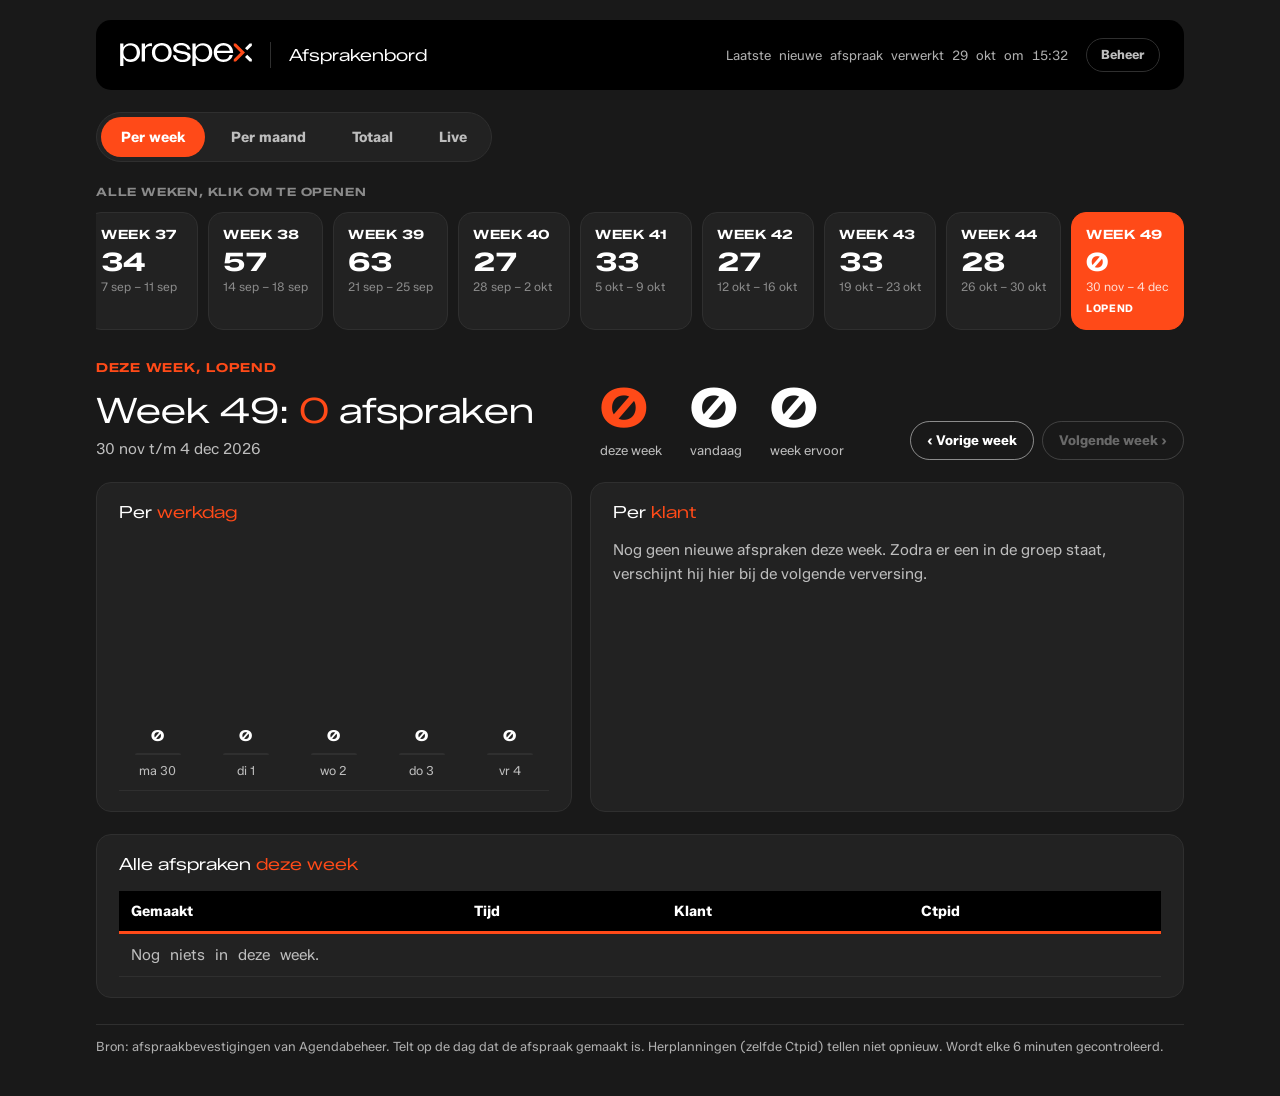
==== index.html @ e809533b "Nieuwe afspraken 2026-10-29 15:32" ====
<!doctype html><html lang="nl"><head><meta charset="utf-8"><meta name="viewport" content="width=device-width,initial-scale=1,viewport-fit=cover"><meta name="robots" content="noindex,nofollow"><meta http-equiv="refresh" content="300"><title>Afsprakenbord Prospex</title>
<style>
/* ============================================================================
   Prospex Design System v1.0 (2026-09-29)
   Self-contained huisstijl voor alles wat Claude voor Prospex maakt: rapporten,
   one-pagers, dashboards, panelen, landingspagina's. Logo zit ingebakken als SVG.
   Gebruik: zet de VOLLEDIGE inhoud van dit bestand inline in een <style> in de
   <head>, zet class="prospex" op de <body> (licht, voor documenten en print) of
   class="prospex prospex-dark" (donker, de look van prospex.nl).
   Herkomst van elke waarde: live site www.prospex.nl, uitgelezen 2026-09-29.
   Fonts: koppen in Owners Wide (Adobe Fonts, via jullie eigen Adobe-licentie),
   tekst in Zalando Sans (open licentie). Staat Owners Wide niet op de machine,
   dan valt de kop terug op Zalando Sans Expanded (open licentie, Google Fonts).
   ============================================================================ */
@import url('https://fonts.googleapis.com/css2?family=Zalando+Sans:ital,wght@0,400;0,700;1,400&family=Zalando+Sans+Expanded:wght@400;700;900&display=swap');

:root{
  --prospex-oranje:#FF4A18;
  --prospex-oranje-diep:#E43100;
  --prospex-oranje-licht:#FF724B;
  --prospex-oranje-tint:#FFE7DF;
  --prospex-zwart:#000000;
  --prospex-antraciet:#191919;
  --prospex-antraciet-2:#222222;
  --prospex-antraciet-3:#2F2F2F;
  --prospex-wit:#FFFFFF;
  --prospex-creme:#FDF0E1;
  --prospex-perzik:#FAD8B1;
  --prospex-inkt:#131313;
  --prospex-grijs:#3F3F3F;
  --prospex-grijs-licht:#AFAFAF;
  --prospex-lijn:#E6E6E6;
  --prospex-lijn-donker:#2F2F2F;
  --prospex-status-goed:#00A6A6;
  --prospex-status-aandacht:#F2C200;
  --prospex-status-risico:#D4148C;
  --prospex-font-kop:'Owners Wide','owners-wide','Zalando Sans Expanded','Arial Black',sans-serif;
  --prospex-font-body:'Zalando Sans','Owners','owners',system-ui,-apple-system,'Segoe UI',sans-serif;
  --prospex-radius:15px;
  --prospex-radius-groot:20px;
  --prospex-radius-klein:5px;
  --prospex-radius-pil:999px;
  --prospex-schaduw:0 1px 2px rgba(0,0,0,.06),0 8px 24px rgba(0,0,0,.08);
  --prospex-gloed:0 12px 36px rgba(255,74,24,.28);
}

/* ---------- Basis (licht: documenten, rapporten, print) ---------- */
body.prospex,.prospex{font-family:var(--prospex-font-body);color:var(--prospex-inkt);background:var(--prospex-wit);font-size:16px;line-height:1.55;-webkit-font-smoothing:antialiased;}
.prospex h1,.prospex h2,.prospex h3,.prospex h4{font-family:var(--prospex-font-kop);font-weight:400;line-height:1.15;letter-spacing:0;color:inherit;margin:1.4em 0 .5em;}
.prospex h1{font-size:2.1rem;}
.prospex h2{font-size:1.5rem;}
.prospex h3{font-size:1.15rem;}
.prospex h4{font-size:1rem;font-weight:700;}
.prospex h1 em,.prospex h2 em,.prospex h3 em,.prospex .prospex-display em{color:var(--prospex-oranje);font-style:normal;}
.prospex strong{font-weight:700;}
.prospex a{color:var(--prospex-oranje-diep);text-underline-offset:2px;}
.prospex code{font-family:ui-monospace,Menlo,monospace;font-size:.88em;background:var(--prospex-creme);padding:1px 5px;border-radius:var(--prospex-radius-klein);}
.prospex hr{border:0;border-top:1px solid var(--prospex-lijn);margin:2rem 0;}

/* ---------- Donker (de look van prospex.nl: panelen, dashboards, hero-pagina's) ---------- */
.prospex-dark,body.prospex.prospex-dark{background:var(--prospex-antraciet);color:var(--prospex-wit);}
.prospex-dark a{color:var(--prospex-oranje-licht);}
.prospex-dark code{background:var(--prospex-antraciet-3);color:#fff;}
.prospex-dark hr{border-top-color:var(--prospex-lijn-donker);}

/* ---------- Logo (SVG ingebakken) ---------- */
/* .prospex-logo = zwart woordmerk voor lichte achtergrond; .is-white = wit woordmerk voor donker.
   De chevron (de X) is altijd oranje. Nooit het favicon als logo gebruiken. */
.prospex-logo{display:inline-block;width:132px;height:24px;background:url([data-uri]) no-repeat left center;background-size:contain;vertical-align:middle;}
.prospex-logo.is-white,.prospex-dark .prospex-logo:not(.is-black){background-image:url([data-uri]);}
.prospex-logo.is-large{width:220px;height:39px;}

/* ---------- Header en footer ---------- */
.prospex-header{display:flex;align-items:center;gap:18px;padding:18px 24px;background:var(--prospex-zwart);color:#fff;border-radius:var(--prospex-radius);}
.prospex-header .prospex-logo{background-image:url([data-uri]);}
.prospex-header .prospex-title{font-family:var(--prospex-font-kop);font-size:1.05rem;margin:0;color:#fff;padding-left:18px;border-left:1px solid var(--prospex-lijn-donker);}
.prospex-header .prospex-meta{margin-left:auto;font-size:.82rem;color:var(--prospex-grijs-licht);text-align:right;}
.prospex-footer{margin-top:36px;padding-top:12px;border-top:1px solid var(--prospex-lijn);font-size:.8rem;color:var(--prospex-grijs);display:flex;gap:12px;align-items:center;}
.prospex-dark .prospex-footer{border-top-color:var(--prospex-lijn-donker);color:var(--prospex-grijs-licht);}

/* ---------- Display, eyebrow, cijfers ---------- */
.prospex .prospex-display{font-family:var(--prospex-font-kop);font-weight:700;text-transform:uppercase;font-size:clamp(2.2rem,5.5vw,4.4rem);line-height:1.02;margin:0 0 .35em;}
.prospex-eyebrow{display:block;font-family:var(--prospex-font-kop);font-weight:700;text-transform:uppercase;font-size:.78rem;letter-spacing:.06em;color:var(--prospex-oranje);margin:0 0 .8rem;}
.prospex-numeral{font-family:var(--prospex-font-kop);font-weight:700;font-size:clamp(2.4rem,6vw,4rem);line-height:1;color:var(--prospex-oranje);}
.prospex-stat{display:flex;flex-direction:column;gap:6px;}
.prospex-stat small{font-size:.9rem;color:inherit;opacity:.8;}

/* ---------- Opsomming met de chevron uit het logo ---------- */
.prospex ul.prospex-chevrons{list-style:none;padding-left:0;}
.prospex ul.prospex-chevrons li{position:relative;padding-left:22px;margin:.4em 0;}
.prospex ul.prospex-chevrons li::before{content:"";position:absolute;left:0;top:.38em;width:9px;height:14px;background:url([data-uri]) no-repeat center/contain;}

/* ---------- Knoppen (pil) ---------- */
.prospex-btn{box-sizing:border-box;display:inline-flex;align-items:center;justify-content:center;gap:.5em;font-family:var(--prospex-font-body);font-weight:700;font-size:.95rem;line-height:1;padding:14px 26px;border-radius:var(--prospex-radius-pil);border:1.5px solid transparent;cursor:pointer;text-decoration:none;transition:background .2s ease,color .2s ease,box-shadow .2s ease,transform .12s ease;}
.prospex-btn:hover{transform:translateY(-1px);}
.prospex-btn:focus-visible{outline:none;box-shadow:0 0 0 3px rgba(255,74,24,.4);}
.prospex-btn--primary{background:var(--prospex-oranje);color:#fff;}
.prospex-btn--primary:hover{background:var(--prospex-oranje-diep);color:#fff;box-shadow:var(--prospex-gloed);}
.prospex-btn--outline{background:transparent;color:var(--prospex-inkt);border-color:var(--prospex-inkt);}
.prospex-btn--outline:hover{background:var(--prospex-inkt);color:#fff;}
.prospex-dark .prospex-btn--outline{color:#fff;border-color:rgba(255,255,255,.7);}
.prospex-dark .prospex-btn--outline:hover{background:#fff;color:var(--prospex-zwart);}
.prospex-btn--ghost{background:transparent;color:var(--prospex-oranje-diep);}
.prospex-btn--ghost:hover{background:var(--prospex-oranje-tint);}
.prospex-btn[disabled],.prospex-btn.is-disabled{opacity:.45;pointer-events:none;}
/* Knoppen als <a>: de linkkleur mag niet winnen. */
.prospex a.prospex-btn{text-decoration:none;}
.prospex a.prospex-btn--primary,.prospex a.prospex-btn--primary:hover,.prospex-btn--primary:hover{color:#fff;}
.prospex a.prospex-btn--outline{color:var(--prospex-inkt);}
.prospex a.prospex-btn--outline:hover{color:#fff;}
.prospex a.prospex-btn--ghost{color:var(--prospex-oranje-diep);}
.prospex.prospex-dark a.prospex-btn--outline,.prospex .prospex-dark a.prospex-btn--outline,.prospex .prospex-hero a.prospex-btn--outline,.prospex-hero .prospex-btn--outline,.prospex .prospex-header a.prospex-btn--outline{color:#fff;border-color:rgba(255,255,255,.7);}
.prospex.prospex-dark a.prospex-btn--outline:hover,.prospex .prospex-dark a.prospex-btn--outline:hover,.prospex .prospex-hero a.prospex-btn--outline:hover,.prospex-hero .prospex-btn--outline:hover{background:#fff;color:var(--prospex-zwart);}
.prospex-hero code,.prospex-card--dark code,.prospex-header code{background:var(--prospex-antraciet-3);color:#fff;}

/* ---------- Badges ---------- */
.prospex-badge{display:inline-block;background:var(--prospex-oranje);color:#fff;border-radius:var(--prospex-radius-pil);padding:3px 11px;font-size:.74rem;font-weight:700;line-height:1.4;}
.prospex-badge--outline{background:transparent;color:var(--prospex-oranje-diep);border:1.5px solid var(--prospex-oranje);}
.prospex-badge--soft{background:var(--prospex-creme);color:var(--prospex-inkt);}
.prospex-badge--dark{background:var(--prospex-zwart);color:#fff;}
/* Status: altijd met tekstlabel, nooit alleen kleur. Oranje is merk, geen status. */
.prospex-status{display:inline-flex;align-items:center;gap:6px;border-radius:var(--prospex-radius-pil);padding:3px 11px;font-size:.74rem;font-weight:700;}
.prospex-status::before{content:"";width:8px;height:8px;border-radius:50%;background:currentColor;}
.prospex-status--goed{background:rgba(0,166,166,.14);color:#007A7A;}
.prospex-status--aandacht{background:rgba(242,194,0,.22);color:#6B5500;}
.prospex-status--risico{background:rgba(212,20,140,.13);color:#A00F69;}
.prospex-status--optioneel{background:rgba(0,0,0,.07);color:var(--prospex-grijs);}
.prospex-dark .prospex-status--goed{color:#3FD6D6;background:rgba(0,166,166,.22);}
.prospex-dark .prospex-status--aandacht{color:#FFD83D;background:rgba(242,194,0,.18);}
.prospex-dark .prospex-status--risico{color:#FF5CC0;background:rgba(212,20,140,.22);}
.prospex-dark .prospex-status--optioneel{color:#CFCFCF;background:rgba(255,255,255,.1);}

/* ---------- Kaarten ---------- */
.prospex-card{box-sizing:border-box;position:relative;background:var(--prospex-wit);border:1px solid var(--prospex-lijn);border-radius:var(--prospex-radius);padding:26px;box-shadow:var(--prospex-schaduw);}
.prospex-card--dark{background:var(--prospex-antraciet-2);border-color:var(--prospex-lijn-donker);color:#fff;box-shadow:none;}
.prospex-dark .prospex-card:not(.prospex-card--featured):not(.prospex-card--light){background:var(--prospex-antraciet-2);border-color:var(--prospex-lijn-donker);color:#fff;box-shadow:none;}
.prospex-card--featured{background:var(--prospex-oranje);border-color:transparent;color:#fff;box-shadow:var(--prospex-gloed);}
.prospex-card--featured h1,.prospex-card--featured h2,.prospex-card--featured h3,.prospex-card--featured em{color:#fff;}
.prospex-card--label{padding-top:52px;}
.prospex-card--label .prospex-card-label{position:absolute;top:0;left:0;background:var(--prospex-oranje);color:#fff;font-family:var(--prospex-font-kop);font-weight:700;text-transform:uppercase;font-size:.85rem;padding:8px 18px;border-radius:var(--prospex-radius) 0 var(--prospex-radius-groot) 0;}

/* ---------- Infopaneel ---------- */
.prospex-panel{box-sizing:border-box;background:var(--prospex-creme);border-left:4px solid var(--prospex-oranje);border-radius:var(--prospex-radius-klein);padding:16px 20px;color:var(--prospex-inkt);}
.prospex-dark .prospex-panel{background:var(--prospex-antraciet-3);color:#fff;}
.prospex-panel .prospex-eyebrow{margin-bottom:.4rem;}

/* ---------- Hero ---------- */
.prospex-hero{box-sizing:border-box;position:relative;background:var(--prospex-zwart);color:#fff;padding:64px 44px;border-radius:var(--prospex-radius);overflow:hidden;}
.prospex-hero h1,.prospex-hero .prospex-display{font-family:var(--prospex-font-kop);font-weight:700;text-transform:uppercase;font-size:clamp(2.2rem,5.5vw,4.4rem);line-height:1.02;color:#fff;margin:0 0 .35em;}
.prospex-hero h1 em,.prospex-hero .prospex-display em{color:var(--prospex-oranje);font-style:normal;}
.prospex-hero p{color:rgba(255,255,255,.78);max-width:56ch;}

/* ---------- Tabellen ---------- */
.prospex table{border-collapse:collapse;width:100%;font-size:.92rem;}
.prospex th{background:var(--prospex-zwart);color:#fff;font-weight:700;text-align:left;padding:9px 12px;border-bottom:3px solid var(--prospex-oranje);}
.prospex td{border-bottom:1px solid var(--prospex-lijn);padding:9px 12px;vertical-align:top;}
.prospex tr:nth-child(even) td{background:#FAFAFA;}
.prospex-dark td{border-bottom-color:var(--prospex-lijn-donker);}
.prospex-dark tr:nth-child(even) td{background:rgba(255,255,255,.03);}

/* ---------- Print ---------- */
@media print{
  .prospex{font-size:10.5pt;}
  .prospex-card,.prospex-panel,.prospex-hero,table,tr{break-inside:avoid;}
  .prospex h2,.prospex h3{break-after:avoid;}
}

</style>
<style>
/* Layout: zwarte kopbalk, weekstrook als navigatie, daaronder de gekozen week: totaal, per dag, per klant, lijst. */
:root{
  --bg:#191919; --vlak:#222222; --vlak-2:#2F2F2F; --lijn:#2F2F2F;
  --tekst:#FFFFFF; --tekst-2:#BDBDBD; --tekst-3:#8A8A8A;
  --accent:#FF4A18; --accent-zacht:rgba(255,74,24,.16);
  --risico:#FF5CC0;
  color-scheme:dark;
}
html,body{background:var(--bg);}
[hidden]{display:none!important}
.tabs{display:flex;gap:6px;padding:4px;background:var(--vlak);border:1px solid var(--lijn);border-radius:999px;align-self:flex-start;}
.tabs button{font:inherit;font-weight:700;font-size:.9rem;color:var(--tekst-2);background:transparent;border:0;border-radius:999px;padding:9px 20px;cursor:pointer;}
.tabs button[aria-selected="true"]{background:var(--accent);color:#fff;}
.tabs button:focus-visible{outline:none;box-shadow:0 0 0 3px rgba(255,74,24,.45);}
.views{display:flex;flex-direction:column;gap:22px;}
.kpis{display:grid;grid-template-columns:repeat(auto-fit,minmax(160px,1fr));gap:12px;}
.kpi{display:flex;flex-direction:column;gap:6px;padding:16px 18px;background:var(--vlak);border:1px solid var(--lijn);border-radius:var(--prospex-radius);min-width:0;}
.kpi b{font-family:var(--prospex-font-kop);font-weight:700;font-size:clamp(1.8rem,4vw,2.6rem);line-height:1;font-variant-numeric:tabular-nums;}
.kpi b.oranje{color:var(--accent);}
.kpi span{font-size:.82rem;color:var(--tekst-2);}
.wekenchart-wrap{overflow-x:auto;}
.wekenchart{display:grid;grid-auto-flow:column;grid-auto-columns:minmax(14px,1fr);gap:4px;align-items:end;height:200px;min-width:560px;padding-top:18px;}
.wk-kol{display:flex;flex-direction:column;justify-content:flex-end;align-items:center;gap:4px;height:100%;cursor:pointer;}
.wk-kol .bar{width:100%;background:var(--accent);border-radius:3px 3px 0 0;min-height:2px;}
.wk-kol.nu .bar{background:#FF8A66;}
.wk-kol:hover .bar{filter:brightness(1.15);}
.wk-kol .lbl{font-size:.62rem;color:var(--tekst-3);font-variant-numeric:tabular-nums;}
.maandchart{display:grid;grid-auto-flow:column;grid-auto-columns:minmax(36px,1fr);gap:10px;align-items:end;height:220px;padding-top:22px;overflow-x:auto;}
.m-kol{display:flex;flex-direction:column;justify-content:flex-end;align-items:center;gap:6px;height:100%;cursor:pointer;min-width:36px;}
.m-kol .bar{width:70%;background:var(--vlak-2);border-radius:4px 4px 0 0;min-height:2px;}
.m-kol.sel .bar{background:var(--accent);}
.m-kol:hover .bar{filter:brightness(1.25);}
.m-kol .n{font-family:var(--prospex-font-kop);font-weight:700;font-size:.85rem;font-variant-numeric:tabular-nums;}
.m-kol .lbl{font-size:.75rem;color:var(--tekst-2);}
.m-kol.sel .lbl{color:var(--tekst);font-weight:700;}
.paneelkop{display:flex;flex-wrap:wrap;align-items:center;justify-content:space-between;gap:8px 16px;}
.legenda{display:flex;gap:14px;flex-wrap:wrap;font-size:.8rem;color:var(--tekst-2);}
.legenda span{display:inline-flex;align-items:center;gap:6px;}
.legenda i{width:12px;height:12px;border-radius:3px;display:inline-block;}
.lijnchart svg{width:100%;height:auto;display:block;}
.vergelijk{display:flex;flex-direction:column;gap:10px;}
.vg{display:grid;grid-template-columns:minmax(90px,160px) minmax(0,1fr) 4.5em;align-items:center;gap:12px;}
.vg .naam{font-size:.92rem;overflow:hidden;text-overflow:ellipsis;white-space:nowrap;}
.vg .sporen{display:flex;flex-direction:column;gap:3px;}
.vg .s1,.vg .s2{height:10px;border-radius:0 3px 3px 0;min-width:2px;}
.vg .s1{background:var(--accent);}
.vg .s2{background:#7A7A7A;}
.vg .cijfers{font-variant-numeric:tabular-nums;text-align:right;font-size:.82rem;line-height:1.25;}
.vg .cijfers b{font-family:var(--prospex-font-kop);font-size:.95rem;}
.vg .cijfers span{color:var(--tekst-3);display:block;}
.plus{color:#3FD6D6;} .min{color:#FF5CC0;}
.live-kop{display:flex;justify-content:space-between;align-items:flex-end;gap:12px 24px;flex-wrap:wrap;}
.live-kop h1{margin:0;font-size:clamp(1.1rem,2.6vh,2rem);}
.live-kop .prospex-eyebrow{margin-bottom:.3rem;}
.live-stats{display:flex;gap:28px;align-items:center;}
.geluid{font:inherit;font-weight:700;font-size:.85rem;color:var(--tekst);background:transparent;border:1.5px solid rgba(255,255,255,.45);border-radius:999px;padding:8px 16px;cursor:pointer;}
.geluid.aan{border-color:var(--goed,#3FD6D6);color:#3FD6D6;}
.geluid:focus-visible{outline:none;box-shadow:0 0 0 3px rgba(255,74,24,.45);}
.live-stats b{font-family:var(--prospex-font-kop);font-weight:700;font-size:clamp(1.6rem,4.5vh,3.2rem);line-height:1;font-variant-numeric:tabular-nums;}
.live-stats b.oranje{color:var(--accent);}
.live-stats span{font-size:.8rem;color:var(--tekst-2);}
.live-stats .stat{display:flex;flex-direction:column;gap:4px;align-items:flex-end;}
.live-grid{display:grid;grid-template-columns:minmax(0,1fr) minmax(0,1fr);grid-auto-flow:column;column-gap:28px;row-gap:clamp(4px,.8vh,10px);}
.live-rij{display:grid;grid-template-columns:2.2em minmax(90px,11em) minmax(0,1fr) 2.4em auto;align-items:center;gap:12px;min-height:0;overflow:hidden;padding:0 10px;border-radius:10px;background:var(--vlak);border:1px solid var(--lijn);transition:border-color .3s,box-shadow .3s;}
.live-rij.flits{border-color:var(--accent);box-shadow:0 0 0 3px rgba(255,74,24,.35),0 10px 30px rgba(255,74,24,.35);}
.live-rij .rang{font-family:var(--prospex-font-kop);font-weight:700;color:var(--tekst-3);font-size:clamp(.8rem,1.9vh,1.2rem);font-variant-numeric:tabular-nums;}
.live-rij.top .rang{color:var(--accent);}
.live-rij .naam{font-family:var(--prospex-font-kop);font-weight:700;font-size:clamp(.8rem,2.1vh,1.35rem);overflow:hidden;text-overflow:ellipsis;white-space:nowrap;}
.live-rij .spoor{height:clamp(8px,1.8vh,22px);background:var(--vlak-2);border-radius:999px;overflow:hidden;}
.live-rij .vul{height:100%;background:var(--accent);border-radius:999px;transition:width .5s cubic-bezier(.2,1.2,.4,1);}
.live-rij .n{font-family:var(--prospex-font-kop);font-weight:700;font-size:clamp(1rem,3vh,2rem);text-align:right;font-variant-numeric:tabular-nums;}
.live-rij .n.nul{color:var(--tekst-3);}
.live-knoppen{display:flex;gap:6px;align-items:center;}
.live-knoppen button{font:inherit;font-weight:700;height:clamp(22px,4.4vh,54px);width:clamp(22px,4.4vh,54px);border-radius:50%;cursor:pointer;line-height:1;display:grid;place-content:center;padding:0;}
.live-knoppen .plus{background:var(--accent);color:#fff;border:0;font-size:clamp(1rem,2.6vh,1.8rem);}
.live-knoppen .plus:active{transform:scale(.92);}
.live-knoppen .min{background:transparent;color:var(--tekst-2);border:1.5px solid var(--lijn);font-size:clamp(.9rem,2vh,1.3rem);height:clamp(18px,3.4vh,42px);width:clamp(18px,3.4vh,42px);}
.live-knoppen button:focus-visible{outline:none;box-shadow:0 0 0 3px rgba(255,74,24,.45);}
/* Live-modus: alles op één scherm, geen scrollen */
body.live-modus .wrap{max-width:none;height:100vh;height:100dvh;box-sizing:border-box;padding-inline:clamp(16px,2vw,40px);padding-block:12px;gap:12px;overflow:hidden;}
body.live-modus .prospex-footer{display:none;}
body.live-modus #view-live{flex:1;min-height:0;display:flex;flex-direction:column;gap:12px;}
body.live-modus #view-live[hidden]{display:none;}
body.live-modus .live-grid{flex:1;min-height:0;}
@media (max-width:760px){
  body.live-modus .wrap{height:auto;overflow:visible;}
  .live-grid{grid-template-columns:minmax(0,1fr);grid-auto-flow:row;}
  .live-rij{height:56px;}
}
#confetti{position:fixed;inset:0;pointer-events:none;z-index:50;}
.juich{position:fixed;left:50%;top:38%;transform:translate(-50%,-50%) scale(.6);background:rgba(0,0,0,.78);padding:.35em .7em .4em;border-radius:24px;border:2px solid rgba(255,74,24,.6);box-shadow:0 20px 60px rgba(0,0,0,.6);max-width:90vw;font-family:var(--prospex-font-kop);font-weight:700;font-size:clamp(2.4rem,8vw,6rem);color:#fff;text-shadow:0 8px 40px rgba(255,74,24,.8);opacity:0;pointer-events:none;z-index:51;text-align:center;transition:opacity .25s,transform .35s cubic-bezier(.2,1.4,.4,1);}
.juich.aan{opacity:1;transform:translate(-50%,-50%) scale(1);}
.juich small{display:block;font-size:.42em;color:var(--accent);margin-top:.25em;}
@media (prefers-reduced-motion:reduce){.juich{transition:none;}}
.beheer-knop{font:inherit;font-size:.8rem;font-weight:700;color:var(--tekst-2);background:transparent;border:1px solid var(--lijn-donker,#2F2F2F);border-radius:999px;padding:6px 14px;cursor:pointer;}
.beheer-knop:hover{color:#fff;border-color:#fff;}
.beheer{position:fixed;inset:0;background:rgba(0,0,0,.65);display:grid;place-items:center;z-index:60;padding:16px;}
.beheer-doos{box-sizing:border-box;width:min(560px,100%);max-height:90vh;overflow:auto;background:var(--vlak);border:1px solid var(--lijn);border-radius:var(--prospex-radius);padding:22px;display:flex;flex-direction:column;gap:14px;}
.beheer-kop{display:flex;justify-content:space-between;align-items:center;}
.beheer-kop h2{margin:0;font-size:1.2rem;}
.beheer .sluit{font:inherit;font-size:1.6rem;line-height:1;background:none;border:0;color:var(--tekst-2);cursor:pointer;}
.beheer-login,.beheer-nieuw{display:flex;flex-direction:column;gap:8px;}
.beheer label{font-size:.82rem;color:var(--tekst-2);}
.beheer input{font:inherit;color:var(--tekst);background:#141414;border:1px solid var(--lijn);border-radius:8px;padding:10px 12px;min-width:0;}
.beheer input:focus{outline:none;border-color:var(--accent);}
.beheer .rij{display:flex;gap:8px;}
.beheer .rij input{flex:1;}
.beheer-fout{margin:0;color:#FF5CC0;font-size:.85rem;}
.beheer-uitleg{margin:0;color:var(--tekst-3);font-size:.82rem;}
.beheer h3{margin:8px 0 6px;font-size:.9rem;color:var(--tekst-2);}
.beheer-lijst{display:flex;flex-direction:column;gap:6px;}
.beheer-item{display:flex;justify-content:space-between;align-items:center;gap:10px;padding:8px 12px;background:#1b1b1b;border-radius:8px;}
.beheer-item span{overflow:hidden;text-overflow:ellipsis;white-space:nowrap;}
.beheer-item small{color:var(--tekst-3);}
.beheer-item button{font:inherit;font-size:.8rem;font-weight:700;border-radius:999px;padding:5px 12px;cursor:pointer;background:transparent;color:var(--tekst-2);border:1px solid var(--lijn);}
.beheer-item button.weg:hover{color:#FF5CC0;border-color:#FF5CC0;}
.beheer-item button.terug:hover{color:#3FD6D6;border-color:#3FD6D6;}
.meer{align-self:flex-start;font:inherit;font-size:.82rem;font-weight:700;color:var(--tekst);background:transparent;border:1.5px solid rgba(255,255,255,.45);border-radius:999px;padding:6px 14px;cursor:pointer;}
.meer:hover{background:#fff;color:#000;}
body{margin:0;}
.wrap{box-sizing:border-box;max-width:1120px;margin:0 auto;padding-inline:16px;padding-block:20px 40px;display:flex;flex-direction:column;gap:22px;}
.prospex-header{flex-wrap:wrap;row-gap:8px;}
.prospex-header .prospex-meta{font-variant-numeric:tabular-nums;}
.eyebrow{font-family:var(--prospex-font-kop);font-weight:700;text-transform:uppercase;font-size:.72rem;letter-spacing:.07em;color:var(--tekst-3);margin:0;}

/* Weekstrook */
.weken{display:flex;gap:10px;overflow-x:auto;padding-bottom:6px;scroll-snap-type:x proximity;}
.week{flex:0 0 auto;scroll-snap-align:end;box-sizing:border-box;min-width:112px;display:flex;flex-direction:column;gap:4px;align-items:flex-start;padding:12px 14px;border-radius:var(--prospex-radius);border:1px solid var(--lijn);background:var(--vlak);color:var(--tekst);font:inherit;text-align:left;cursor:pointer;transition:border-color .15s,background .15s;}
.week:hover{border-color:var(--tekst-3);}
.week:focus-visible{outline:none;box-shadow:0 0 0 3px rgba(255,74,24,.45);}
.week .wk{font-family:var(--prospex-font-kop);font-weight:700;font-size:.8rem;text-transform:uppercase;letter-spacing:.04em;}
.week .wn{font-family:var(--prospex-font-kop);font-weight:700;font-size:1.6rem;line-height:1;font-variant-numeric:tabular-nums;}
.week .wd{font-size:.75rem;color:var(--tekst-3);}
.week[aria-current="true"]{background:var(--accent);border-color:var(--accent);}
.week[aria-current="true"] .wd{color:rgba(255,255,255,.8);}
.week .nu{font-size:.66rem;font-weight:700;text-transform:uppercase;letter-spacing:.06em;color:var(--accent);}
.week[aria-current="true"] .nu{color:#fff;}

/* Kop van de gekozen week */
.weekkop{display:flex;flex-wrap:wrap;align-items:flex-end;justify-content:space-between;gap:16px 32px;}
.weekkop h1{margin:0;font-size:clamp(1.5rem,3.4vw,2.2rem);text-wrap:balance;}
.weekkop .sub{margin:.35rem 0 0;color:var(--tekst-2);font-size:.95rem;}
.stats{display:flex;gap:28px;flex-wrap:wrap;}
.stat{display:flex;flex-direction:column;gap:4px;}
.stat b{font-family:var(--prospex-font-kop);font-weight:700;font-size:clamp(2.2rem,5vw,3.4rem);line-height:1;font-variant-numeric:tabular-nums;}
.stat b.oranje{color:var(--accent);}
.stat span{font-size:.82rem;color:var(--tekst-2);}
.nav{display:flex;gap:8px;}
.nav button{font:inherit;font-weight:700;font-size:.85rem;color:var(--tekst);background:transparent;border:1.5px solid rgba(255,255,255,.5);border-radius:999px;padding:8px 16px;cursor:pointer;}
.nav button:hover:not([disabled]){background:#fff;color:#000;}
.nav button[disabled]{opacity:.35;cursor:default;}
.nav button:focus-visible{outline:none;box-shadow:0 0 0 3px rgba(255,74,24,.45);}

/* Twee panelen */
.grid{display:grid;grid-template-columns:minmax(0,1fr) minmax(0,1.25fr);gap:18px;}
@media (max-width:820px){.grid{grid-template-columns:minmax(0,1fr);}}
.paneel{box-sizing:border-box;background:var(--vlak);border:1px solid var(--lijn);border-radius:var(--prospex-radius);padding:20px 22px;display:flex;flex-direction:column;gap:16px;min-width:0;}
.paneel h2{margin:0;font-size:1.05rem;}

/* Per werkdag: kolommen */
.dagen{position:relative;display:grid;grid-template-columns:repeat(5,minmax(0,1fr));gap:10px;align-items:end;height:220px;padding-top:22px;}
.dag{display:flex;flex-direction:column;align-items:center;justify-content:flex-end;gap:6px;height:100%;cursor:default;}
.dag .bar{width:min(46px,70%);background:var(--accent);border-radius:4px 4px 0 0;min-height:2px;transition:height .3s ease;}
.dag .bar.leeg{background:var(--vlak-2);}
.dag .n{font-family:var(--prospex-font-kop);font-weight:700;font-size:.95rem;font-variant-numeric:tabular-nums;}
.dag .lbl{font-size:.78rem;color:var(--tekst-2);text-align:center;}
.dag.vandaag .lbl{color:var(--tekst);font-weight:700;}
.dag.toekomst .n{color:var(--tekst-3);}
.as{border-top:1px solid var(--lijn);margin-top:-6px;}

/* Per klant: horizontale balken */
.klanten{display:flex;flex-direction:column;gap:9px;}
.klant{display:grid;grid-template-columns:minmax(90px,160px) minmax(0,1fr) 2.2em;align-items:center;gap:12px;}
.klant .naam{font-size:.92rem;overflow:hidden;text-overflow:ellipsis;white-space:nowrap;}
.klant .spoor{height:14px;}
.klant .vul{height:100%;background:var(--accent);border-radius:0 4px 4px 0;min-width:3px;}
.klant .aantal{font-family:var(--prospex-font-kop);font-weight:700;text-align:right;font-variant-numeric:tabular-nums;}

/* Lijst */
.lijst-wrap{overflow-x:auto;}
.prospex .lijst{font-size:.9rem;}
.prospex .lijst th{background:#000;}
.prospex .lijst td{font-variant-numeric:tabular-nums;}
.prospex-dark .lijst tr:nth-child(even) td{background:rgba(255,255,255,.03);}
.afgekeurd td{color:var(--tekst-3);}
.afgekeurd td.k{text-decoration:line-through;}
.chip{display:inline-block;font-size:.72rem;font-weight:700;border-radius:999px;padding:2px 9px;white-space:nowrap;}
.chip.telt{background:rgba(0,166,166,.22);color:#3FD6D6;}
.chip.af{background:rgba(212,20,140,.22);color:var(--risico);}

.leeg-staat{color:var(--tekst-2);font-size:.95rem;margin:0;}
.tip{position:fixed;pointer-events:none;background:#000;color:#fff;border:1px solid var(--lijn);border-radius:8px;padding:8px 10px;font-size:.8rem;line-height:1.4;max-width:240px;z-index:10;}
.prospex-footer{margin-top:4px;}
@media (prefers-reduced-motion:reduce){.dag .bar{transition:none;}}
</style>

</head><body><div class="prospex prospex-dark">
<div class="wrap">
  <header class="prospex-header">
    <span class="prospex-logo"></span>
    <p class="prospex-title">Afsprakenbord</p>
    <div class="prospex-meta" id="meta">&nbsp;</div>
    <button type="button" class="beheer-knop" id="beheer-knop">Beheer</button>
  </header>

  <div class="tabs" role="tablist" aria-label="Weergave">
    <button type="button" role="tab" id="tab-week" aria-selected="true">Per week</button>
    <button type="button" role="tab" id="tab-maand" aria-selected="false">Per maand</button>
    <button type="button" role="tab" id="tab-totaal" aria-selected="false">Totaal</button>
    <button type="button" role="tab" id="tab-live" aria-selected="false">Live</button>
  </div>

  <div id="view-week" class="views">
  <section aria-label="Weken">
    <p class="eyebrow" style="margin-bottom:10px">Alle weken, klik om te openen</p>
    <div class="weken" id="weken"></div>
  </section>

  <section class="weekkop">
    <div>
      <span class="prospex-eyebrow" id="wk-eyebrow">Deze week</span>
      <h1 id="wk-titel">Nieuwe <em>afspraken</em></h1>
      <p class="sub" id="wk-sub">&nbsp;</p>
    </div>
    <div class="stats">
      <div class="stat"><b class="oranje" id="st-week">0</b><span>deze week</span></div>
      <div class="stat"><b id="st-vandaag">0</b><span id="st-vandaag-l">vandaag</span></div>
      <div class="stat"><b id="st-vorige">0</b><span>week ervoor</span></div>
    </div>
    <div class="nav">
      <button type="button" id="vorige">‹ Vorige week</button>
      <button type="button" id="volgende">Volgende week ›</button>
    </div>
  </section>

  <div class="grid">
    <section class="paneel">
      <h2>Per <em>werkdag</em></h2>
      <div class="dagen" id="dagen"></div>
      <div class="as"></div>
    </section>
    <section class="paneel">
      <h2>Per <em>klant</em></h2>
      <div class="klanten" id="klanten"></div>
    </section>
  </div>


  <section class="paneel">
    <h2 id="lijst-kop">Alle afspraken <em>deze week</em></h2>
    <div class="lijst-wrap">
      <table class="lijst">
        <thead><tr><th>Gemaakt</th><th>Tijd</th><th>Klant</th><th>Ctpid</th></tr></thead>
        <tbody id="lijst"></tbody>
      </table>
    </div>
  </section>

  </div>

  <div id="view-maand" class="views" hidden>
    <section aria-label="Maanden">
      <p class="eyebrow" style="margin-bottom:10px">Alle maanden, klik om te openen</p>
      <div class="weken" id="maanden"></div>
    </section>
    <section class="weekkop">
      <div>
        <span class="prospex-eyebrow" id="m-eyebrow">Deze maand</span>
        <h1 id="m-titel">Maand</h1>
        <p class="sub" id="m-sub">&nbsp;</p>
      </div>
    </section>
    <div class="kpis">
      <div class="kpi"><b class="oranje" id="mk-tot">0</b><span id="mk-tot-l">afspraken</span></div>
      <div class="kpi"><b id="mk-delta">0</b><span id="mk-delta-l">tegenover vorige maand</span></div>
      <div class="kpi"><b id="mk-dag">0</b><span>gemiddeld per werkdag</span></div>
      <div class="kpi"><b id="mk-klant" style="font-size:clamp(1.2rem,2.6vw,1.6rem)">-</b><span id="mk-klant-l">meeste afspraken</span></div>
    </div>
    <section class="paneel">
      <h2>Per <em>maand</em></h2>
      <div class="maandchart" id="maandchart"></div>
    </section>
    <section class="paneel">
      <div class="paneelkop"><h2>Opbouw <em>door de maand</em></h2><div class="legenda" id="lijn-legenda"></div></div>
      <div id="lijnchart" class="lijnchart"></div>
      <p class="leeg-staat" style="font-size:.82rem">Opgeteld per dag. Zo zie je of je voor of achter loopt op vorige maand.</p>
    </section>
    <section class="paneel">
      <div class="paneelkop"><h2>Per klant, <em>vergeleken</em></h2><div class="legenda" id="klant-legenda"></div></div>
      <div class="vergelijk" id="vergelijk"></div>
      <button type="button" class="meer" id="meer-vergelijk" hidden>Toon alle klanten</button>
    </section>
  </div>

  <div id="view-live" class="views" hidden>
    <div class="live-kop">
      <div><span class="prospex-eyebrow" id="live-eyebrow">Live bord</span><h1>Afspraak <em>gemaakt?</em> Druk op plus</h1></div>
      <div class="live-stats"><button type="button" class="geluid" id="geluid-aan">Geluid aan</button><div class="stat"><b class="oranje" id="live-totaal">0</b><span>deze week</span></div><div class="stat"><b id="live-vandaag">0</b><span>vandaag</span></div></div>
    </div>
    <div class="live-grid" id="live-grid"></div>
  </div>

  <div id="view-totaal" class="views" hidden>
    <section class="weekkop">
      <div>
        <span class="prospex-eyebrow">Heel 2026</span>
        <h1 id="tot-titel">Totaal <em>afspraken</em></h1>
        <p class="sub" id="tot-sub">&nbsp;</p>
      </div>
    </section>
    <div class="kpis">
      <div class="kpi"><b class="oranje" id="k-totaal">0</b><span>afspraken in 2026</span></div>
      <div class="kpi"><b id="k-gem">0</b><span>gemiddeld per week</span></div>
      <div class="kpi"><b id="k-best">0</b><span id="k-best-l">beste week</span></div>
      <div class="kpi"><b id="k-maand">0</b><span id="k-maand-l">deze maand</span></div>
    </div>
    <section class="paneel">
      <h2>Per <em>week</em></h2>
      <div class="wekenchart-wrap"><div class="wekenchart" id="wekenchart"></div></div>
      <p class="leeg-staat" style="font-size:.82rem">Klik op een week om die te openen.</p>
    </section>
    <section class="paneel">
      <h2>Per <em>klant</em></h2>
      <div class="klanten" id="tot-klanten"></div>
      <button type="button" class="meer" id="meer-klanten" hidden>Toon alle klanten</button>
    </section>
  </div>

  <footer class="prospex-footer">
    <span>Bron: afspraakbevestigingen van Agendabeheer. Telt op de dag dat de afspraak gemaakt is. Herplanningen (zelfde Ctpid) tellen niet opnieuw. Wordt elke 6 minuten gecontroleerd.</span>
  </footer>
</div>
</div>
<div class="beheer" id="beheer" hidden>
  <div class="beheer-doos" role="dialog" aria-modal="true" aria-labelledby="beheer-titel">
    <div class="beheer-kop"><h2 id="beheer-titel">Klanten <em>beheren</em></h2><button type="button" class="sluit" id="beheer-sluit" aria-label="Sluiten">&times;</button></div>
    <form id="beheer-login" class="beheer-login" autocomplete="off">
      <label for="beheer-gebruiker">Gebruikersnaam</label><input id="beheer-gebruiker" type="text" autocomplete="off">
      <label for="beheer-ww">Wachtwoord</label><input id="beheer-ww" type="password" autocomplete="off">
      <button type="submit" class="prospex-btn prospex-btn--primary">Inloggen</button>
      <p class="beheer-fout" id="beheer-fout" hidden>Gebruikersnaam of wachtwoord klopt niet.</p>
    </form>
    <div id="beheer-inhoud" hidden>
      <form id="beheer-nieuw" class="beheer-nieuw"><label for="beheer-naam">Klant toevoegen</label><div class="rij"><input id="beheer-naam" type="text" placeholder="Bedrijfsnaam" autocomplete="off"><button type="submit" class="prospex-btn prospex-btn--primary">Toevoegen</button></div></form>
      <p class="beheer-uitleg">Verwijderen geldt vanaf deze week. In eerdere weken blijft de klant gewoon staan.</p>
      <div class="beheer-lijst" id="beheer-lijst"></div>
      <div id="beheer-weg-wrap"><h3>Verwijderde klanten</h3><div class="beheer-lijst" id="beheer-weg"></div></div>
    </div>
  </div>
</div>
<div class="tip" id="tip" hidden></div>
<canvas id="confetti"></canvas>
<div class="juich" id="juich">Afspraak!<small id="juich-klant"></small></div>

<script>
const DAGNAAM=["ma","di","wo","do","vr"];
const MAAND=["jan","feb","mrt","apr","mei","jun","jul","aug","sep","okt","nov","dec"];
let dagDocs={};       // datum -> [afspraken], gevuld uit DATA onderaan
let meta=null;
let gekozen=null;     // maandag (YYYY-MM-DD) van gekozen week

const pad=n=>String(n).padStart(2,"0");
const iso=d=>d.getFullYear()+"-"+pad(d.getMonth()+1)+"-"+pad(d.getDate());
const parse=s=>{const [y,m,d]=s.split("-").map(Number);return new Date(y,m-1,d);};
const maandag=d=>{const x=new Date(d.getFullYear(),d.getMonth(),d.getDate());x.setDate(x.getDate()-((x.getDay()+6)%7));return x;};
const plus=(d,n)=>{const x=new Date(d);x.setDate(x.getDate()+n);return x;};
function weeknr(d){const t=new Date(Date.UTC(d.getFullYear(),d.getMonth(),d.getDate()));const dn=(t.getUTCDay()+6)%7;t.setUTCDate(t.getUTCDate()-dn+3);const j=new Date(Date.UTC(t.getUTCFullYear(),0,4));return 1+Math.round(((t-j)/864e5-3+((j.getUTCDay()+6)%7))/7);}
const kort=d=>d.getDate()+" "+MAAND[d.getMonth()];
const telt=a=>a.status!=="afgekeurd";
const vandaag=()=>iso(new Date());
const huidigeMa=()=>iso(maandag(new Date()));

function afsprakenVanWeek(ma){
  const out=[];const m=parse(ma);
  for(let i=0;i<5;i++){const ds=iso(plus(m,i));(dagDocs[ds]||[]).forEach(a=>out.push({...a,datum:ds}));}
  return out;
}
function alleWeken(){
  const set=new Set([huidigeMa()]);
  Object.keys(dagDocs).forEach(ds=>set.add(iso(maandag(parse(ds)))));
  return [...set].sort();
}

function renderWeken(){
  const el=document.getElementById("weken");el.innerHTML="";
  const weken=alleWeken();const nu=huidigeMa();
  weken.forEach(ma=>{
    const m=parse(ma);const n=afsprakenVanWeek(ma).filter(telt).length;
    const b=document.createElement("button");b.type="button";b.className="week";
    b.setAttribute("aria-current",ma===gekozen?"true":"false");
    b.innerHTML=`<span class="wk">Week ${weeknr(m)}</span><span class="wn">${n}</span><span class="wd">${kort(m)} – ${kort(plus(m,4))}</span>`+(ma===nu?`<span class="nu">Lopend</span>`:"");
    b.addEventListener("click",()=>kies(ma));
    el.appendChild(b);
  });
  const act=el.querySelector('[aria-current="true"]');
  if(act) act.scrollIntoView({block:"nearest",inline:"nearest"});
}

function renderWeek(){
  const m=parse(gekozen);const nu=huidigeMa();const isNu=gekozen===nu;
  const items=afsprakenVanWeek(gekozen);const geteld=items.filter(telt);
  const vorige=afsprakenVanWeek(iso(plus(m,-7))).filter(telt).length;
  document.getElementById("wk-eyebrow").textContent=isNu?"Deze week, lopend":"Afgesloten week";
  document.getElementById("wk-titel").innerHTML=`Week ${weeknr(m)}: <em>${geteld.length}</em> ${geteld.length===1?"afspraak":"afspraken"}`;
  document.getElementById("wk-sub").textContent=`${kort(m)} t/m ${kort(plus(m,4))} ${plus(m,4).getFullYear()}`;
  document.getElementById("st-week").textContent=geteld.length;
  document.getElementById("st-week").nextElementSibling.textContent=isNu?"deze week":"in week "+weeknr(m);
  const vd=vandaag();const vdN=(dagDocs[vd]||[]).filter(telt).length;
  const stV=document.getElementById("st-vandaag");
  if(isNu){stV.textContent=vdN;document.getElementById("st-vandaag-l").textContent="vandaag";stV.parentElement.hidden=false;}
  else{stV.parentElement.hidden=true;}
  document.getElementById("st-vorige").textContent=vorige;
  document.getElementById("vorige").disabled=gekozen<=alleWeken()[0];
  document.getElementById("volgende").disabled=gekozen>=nu;
  document.querySelector(".paneel:last-of-type h2, section.paneel h2");

  // per werkdag
  const dEl=document.getElementById("dagen");dEl.innerHTML="";
  const perDag=[0,1,2,3,4].map(i=>{const ds=iso(plus(m,i));return {ds,lijst:(dagDocs[ds]||[]).filter(telt)};});
  const max=Math.max(4,...perDag.map(d=>d.lijst.length));
  perDag.forEach((d,i)=>{
    const dm=parse(d.ds);const toek=d.ds>vd;
    const div=document.createElement("div");div.className="dag"+(d.ds===vd?" vandaag":"")+(toek?" toekomst":"");
    const h=d.lijst.length?Math.max(4,d.lijst.length/max*150):2;
    div.innerHTML=`<span class="n">${toek?"–":d.lijst.length}</span><div class="bar${d.lijst.length?"":" leeg"}" style="height:${h}px"></div><span class="lbl">${DAGNAAM[i]} ${dm.getDate()}</span>`;
    const tel={};d.lijst.forEach(a=>tel[a.klant]=(tel[a.klant]||0)+1);
    const tipTekst=d.lijst.length?`<b>${DAGNAAM[i]} ${kort(dm)}: ${d.lijst.length}</b><br>`+Object.entries(tel).sort((a,b)=>b[1]-a[1]).map(([k,n])=>`${esc(k)} ${n}`).join("<br>"):`${DAGNAAM[i]} ${kort(dm)}: ${toek?"nog niet":"geen afspraken"}`;
    tip(div,tipTekst);
    dEl.appendChild(div);
  });

  // per klant
  const kEl=document.getElementById("klanten");kEl.innerHTML="";
  const tel={};geteld.forEach(a=>tel[a.klant]=(tel[a.klant]||0)+1);
  const rij=Object.entries(tel).sort((a,b)=>b[1]-a[1]||a[0].localeCompare(b[0]));
  if(!rij.length){kEl.innerHTML=`<p class="leeg-staat">${isNu?"Nog geen nieuwe afspraken deze week. Zodra er een in de groep staat, verschijnt hij hier bij de volgende verversing.":"Geen afspraken in deze week."}</p>`;}
  const kmax=rij.length?rij[0][1]:1;
  rij.forEach(([k,n])=>{
    const r=document.createElement("div");r.className="klant";
    r.innerHTML=`<span class="naam" title="${esc(k)}">${esc(k)}</span><div class="spoor"><div class="vul" style="width:${n/kmax*100}%"></div></div><span class="aantal">${n}</span>`;
    tip(r,`<b>${esc(k)}</b><br>${n} ${n===1?"afspraak":"afspraken"} in week ${weeknr(m)}`);
    kEl.appendChild(r);
  });

  // lijst
  document.getElementById("lijst-kop").innerHTML=isNu?"Alle afspraken <em>deze week</em>":`Alle afspraken <em>week ${weeknr(m)}</em>`;
  const tb=document.getElementById("lijst");tb.innerHTML="";
  const sorted=[...items].sort((a,b)=>(b.datum+b.tijd).localeCompare(a.datum+a.tijd));
  if(!sorted.length){tb.innerHTML=`<tr><td colspan="4" class="leeg-staat">Nog niets in deze week.</td></tr>`;}
  sorted.forEach(a=>{
    const d=parse(a.datum);const tr=document.createElement("tr");
    if(!telt(a)) tr.className="afgekeurd";
    tr.innerHTML=`<td>${DAGNAAM[(d.getDay()+6)%7]} ${kort(d)}</td><td>${esc(a.tijd||"")}</td><td class="k">${esc(a.klant)}</td><td>${esc(a.nummer||"")}</td>`;
    tb.appendChild(tr);
  });
}

function esc(s){return String(s).replace(/[&<>"]/g,c=>({"&":"&amp;","<":"&lt;",">":"&gt;",'"':"&quot;"}[c]));}
const tipEl=document.getElementById("tip");
function tip(el,html){
  el.addEventListener("mousemove",e=>{tipEl.innerHTML=html;tipEl.hidden=false;const x=Math.min(e.clientX+14,window.innerWidth-tipEl.offsetWidth-8);tipEl.style.left=x+"px";tipEl.style.top=(e.clientY+14)+"px";});
  el.addEventListener("mouseleave",()=>{tipEl.hidden=true;});
}

function kies(ma){
  gekozen=ma;
  try{history.replaceState(null,"","#w"+ma.replace(/-/g,""));}catch(e){}
  renderWeken();renderWeek();
}
document.getElementById("vorige").addEventListener("click",()=>{const w=alleWeken();const i=w.indexOf(gekozen);if(i>0)kies(w[i-1]);});
document.getElementById("volgende").addEventListener("click",()=>{const w=alleWeken();const i=w.indexOf(gekozen);if(i<w.length-1)kies(w[i+1]);});

function renderMeta(){
  const el=document.getElementById("meta");
  if(meta&&meta.laatsteRun){const [d,t]=meta.laatsteRun.split("T");el.textContent="Laatste nieuwe afspraak verwerkt "+kort(parse(d))+" om "+(t||"").slice(0,5);}
  else el.textContent="Nog niet bijgewerkt";
}

function startWeek(){
  const h=(location.hash||"").match(/^#w(\d{4})(\d{2})(\d{2})$/);
  return h?`${h[1]}-${h[2]}-${h[3]}`:huidigeMa();
}
gekozen=startWeek();
renderWeken();renderWeek();renderMeta();

const DATA={"laatsteRun": "2026-10-29T15:32", "dagen": {"2026-01-06": [{"id": "<918a9907-b0be-42f9-b3d5-7b4b1d5af3b0@prospex.nl>", "tijd": "13:15", "klant": "PLGGR", "profiel": "Wesley Regtuit", "nummer": "456", "status": "telt", "onderwerp": "9275b26868ed"}, {"id": "<1e79075e-f9d2-4b85-a28e-c0409c525a82@prospex.nl>", "tijd": "14:08", "klant": "Evac", "profiel": "Boris Visser", "nummer": "315", "status": "telt", "onderwerp": "052f98c708ea"}], "2026-01-09": [{"id": "<da8866c3-09c9-4684-9865-a5f862ae1860@prospex.nl>", "tijd": "13:35", "klant": "Evac", "profiel": "Boris Visser", "nummer": "400", "status": "telt", "onderwerp": "8d65cfe9cab2"}, {"id": "<e6735204-1ca0-43f9-824e-d1045e4c1f37@prospex.nl>", "tijd": "14:25", "klant": "PLGGR", "profiel": "Wesley Regtuit", "nummer": "451", "status": "telt", "onderwerp": "b59c6109737b"}, {"id": "<2527e3c8-2289-496d-856c-724a1b996f4e@prospex.nl>", "tijd": "14:42", "klant": "PLGGR", "profiel": "Wesley Regtuit", "nummer": "399", "status": "telt", "onderwerp": "1e7128e43c4d"}], "2026-01-12": [{"id": "<21c1bc50-943e-4fd7-ad31-c3f398a5d76a@prospex.nl>", "tijd": "10:36", "klant": "PLGGR", "profiel": "Wesley Regtuit", "nummer": "457", "status": "telt", "onderwerp": "f8d8fb1b7b6c"}, {"id": "<99a0a766-6388-4a41-9d9c-f18bbe13a93e@prospex.nl>", "tijd": "12:05", "klant": "Evac", "profiel": "Boris Visser", "nummer": "394", "status": "telt", "onderwerp": "7bdf3b2b494a"}], "2026-01-13": [{"id": "<2a2928ae-bb77-460a-b3af-4ef6c753a331@prospex.nl>", "tijd": "09:20", "klant": "Evac", "profiel": "Boris Visser", "nummer": "204", "status": "telt", "onderwerp": "da0251c9965d"}, {"id": "<789c4a76-fd43-43d0-b783-cad94653321a@prospex.nl>", "tijd": "13:20", "klant": "Evac", "profiel": "Boris Visser", "nummer": "331", "status": "telt", "onderwerp": "eef98c487ae3"}, {"id": "<9d755f70-d5af-40ce-bf4a-9a87f72ce4a6@prospex.nl>", "tijd": "14:41", "klant": "Prospex", "profiel": "Pim Drupsteen", "nummer": "8575", "status": "telt", "onderwerp": "f24b1fc70c19"}], "2026-01-16": [{"id": "<44133a79-9746-4ba8-8a54-02bfbabaa4f1@prospex.nl>", "tijd": "09:37", "klant": "Evac", "profiel": "Boris Visser", "nummer": "328", "status": "telt", "onderwerp": "e79c02c1d4b6"}, {"id": "<cce908e9-92a9-4226-b00b-7dba78b33f56@prospex.nl>", "tijd": "10:46", "klant": "Prospex", "profiel": "Pim Drupsteen", "nummer": "8685", "status": "telt", "onderwerp": "0b99206f4936"}, {"id": "<f9ce0cee-b2b1-47d7-bb3b-c34d5f0f3f3d@prospex.nl>", "tijd": "11:32", "klant": "PLGGR", "profiel": "Wesley Regtuit", "nummer": "415", "status": "telt", "onderwerp": "5d9e04dbe914"}, {"id": "<4bf32ee3-906e-48da-8a0d-6a033b6e90a6@prospex.nl>", "tijd": "16:15", "klant": "Prospex", "profiel": "Pim", "nummer": "8165", "status": "telt", "onderwerp": "526868f29f47"}], "2026-01-19": [{"id": "<84067dd8-c20a-4d1a-b1f7-e1384e16278d@prospex.nl>", "tijd": "14:15", "klant": "PLGGR", "profiel": "Wesley Regtuit", "nummer": "432", "status": "telt", "onderwerp": "b95fcee3db9f"}, {"id": "<5adbf319-5d88-4101-92c7-541bc7f57e3f@prospex.nl>", "tijd": "15:01", "klant": "PLGGR", "profiel": "Wesley Regtuit", "nummer": "458", "status": "telt", "onderwerp": "c5ed8a25baec"}], "2026-01-20": [{"id": "<84ab8675-189b-44b8-b255-f6ded121ef4b@prospex.nl>", "tijd": "09:54", "klant": "SGS", "profiel": "Problem Owner", "nummer": "146", "status": "telt", "onderwerp": "5e8102f52332"}, {"id": "<d10a52cf-b17d-4e09-9593-5f3fe4198bf8@prospex.nl>", "tijd": "10:44", "klant": "Nowy Styl", "profiel": "Nowy Styl", "nummer": "1790", "status": "telt", "onderwerp": "eaf2e3ad2bb9"}, {"id": "<e430a81b-d352-498e-9b8e-ee88be70615b@prospex.nl>", "tijd": "15:08", "klant": "Evac", "profiel": "Boris Visser", "nummer": "124", "status": "telt", "onderwerp": "391e74e7fe76"}], "2026-01-21": [{"id": "<9f8e1ecc-a87a-49c3-8b57-04b7de4cea6f@prospex.nl>", "tijd": "10:32", "klant": "Elephant Parade", "profiel": "Citymarketing", "nummer": "193", "status": "telt", "onderwerp": "99b5126973cc"}, {"id": "<f5d299b9-53db-4035-8e2d-30485bf171e8@prospex.nl>", "tijd": "11:09", "klant": "Elephant Parade", "profiel": "Citymarketing", "nummer": "201", "status": "telt", "onderwerp": "89dc0eb131a7"}, {"id": "<4885cf3b-b242-4575-abf4-920096c69aa0@prospex.nl>", "tijd": "11:37", "klant": "Nowy Styl", "profiel": "Nowy Styl", "nummer": "1785", "status": "telt", "onderwerp": "ba25f43df24c"}, {"id": "<8f1660d9-425c-44d6-a032-ff81f0f08411@prospex.nl>", "tijd": "11:53", "klant": "Nowy Styl", "profiel": "Nowy Styl", "nummer": "1741", "status": "telt", "onderwerp": "29c251562cc9"}, {"id": "<a18bcafc-6a38-4fa8-b2ee-e3355e528a9b@prospex.nl>", "tijd": "16:46", "klant": "Worktobee", "profiel": "Dirk Jan Hildebrand", "nummer": "39", "status": "telt", "onderwerp": "73e394cd2e93"}, {"id": "<f7614009-27e3-4f05-b273-030138208804@prospex.nl>", "tijd": "17:11", "klant": "Worktobee", "profiel": "Dirk Jan Hildebrand", "nummer": "58", "status": "telt", "onderwerp": "732eff6f884b"}, {"id": "<b736d92d-62a5-4ff0-b20f-2ad0a32afa9d@prospex.nl>", "tijd": "17:21", "klant": "Worktobee", "profiel": "Dirk Jan Hildebrand", "nummer": "42", "status": "telt", "onderwerp": "6a29978790d2"}], "2026-01-22": [{"id": "<162aeca6-14af-41bb-9738-36bbd6284703@prospex.nl>", "tijd": "09:09", "klant": "Thorlux", "profiel": "Bram Dieltjens", "nummer": "1719", "status": "telt", "onderwerp": "aa130b45e1bd"}, {"id": "<9daaf231-e545-4cb1-89a4-a8f31126f244@prospex.nl>", "tijd": "09:12", "klant": "Evac", "profiel": "Boris Visser", "nummer": "419", "status": "telt", "onderwerp": "19ad665f0aec"}, {"id": "<80b16957-0e74-4112-ba4d-d67623c01be0@prospex.nl>", "tijd": "10:15", "klant": "Elephant Parade", "profiel": "Citymarketing", "nummer": "242", "status": "telt", "onderwerp": "9978b1da71cb"}, {"id": "<85f58c96-f5c6-43a8-a894-61104fe1b31e@prospex.nl>", "tijd": "16:05", "klant": "MAD-Quality", "profiel": "Ruud Kuil", "nummer": "72", "status": "telt", "onderwerp": "5d8b0b9fc581"}], "2026-01-23": [{"id": "<4af2783a-c8ab-411a-bcb2-20e810657004@prospex.nl>", "tijd": "09:50", "klant": "MAD-Quality", "profiel": "Ruud Kuil", "nummer": "87", "status": "telt", "onderwerp": "a206a15c65b9"}, {"id": "<cb00e575-15fb-4496-87a9-36ac0a577e99@prospex.nl>", "tijd": "10:14", "klant": "MAD-Quality", "profiel": "Ruud Kuil", "nummer": "90", "status": "telt", "onderwerp": "9ab7ec5d9367"}, {"id": "<9c569195-d090-4724-bb91-6dd0ce5d0b3c@prospex.nl>", "tijd": "11:13", "klant": "PLGGR", "profiel": "Wesley Regtuit", "nummer": "464", "status": "telt", "onderwerp": "313f0d66de4e"}, {"id": "<8ba75204-edfe-45e7-a03d-5bd284245449@prospex.nl>", "tijd": "11:45", "klant": "SGS", "profiel": "Problem Owner", "nummer": "139", "status": "telt", "onderwerp": "c4b1c342469f"}], "2026-01-26": [{"id": "<de5808c1-7452-4aa1-bf8e-43ea7712f503@prospex.nl>", "tijd": "12:11", "klant": "Energyhouse", "profiel": "Nikolai de Breet", "nummer": "2725", "status": "telt", "onderwerp": "862cad84c2b6"}, {"id": "<6eef4936-27f5-4db6-b7ef-13ed6294d1e2@prospex.nl>", "tijd": "14:38", "klant": "KPMG", "profiel": "Alexander Noordeloos", "nummer": "12", "status": "telt", "onderwerp": "e13676ccbcd9"}, {"id": "<93de3188-17aa-45a8-b83b-74175336fec2@prospex.nl>", "tijd": "15:03", "klant": "KPMG", "profiel": "Alexander Noordeloos", "nummer": "14", "status": "telt", "onderwerp": "50f916f07ae8"}], "2026-01-27": [{"id": "<753770a2-9bca-46a7-a559-568ffb46a85e@prospex.nl>", "tijd": "11:08", "klant": "Pregis", "profiel": "Nederlands", "nummer": "1373", "status": "telt", "onderwerp": "0291d9ddb672"}, {"id": "<a1bd6b79-b0bd-4cba-8159-7d922eb4890e@prospex.nl>", "tijd": "11:20", "klant": "Prospex", "profiel": "Roy Moehring", "nummer": "9614", "status": "telt", "onderwerp": "a6248ffe6d6a"}, {"id": "<ba4dcf56-04bc-43ea-860e-87b0baaf68c9@prospex.nl>", "tijd": "13:25", "klant": "Nowy Styl", "profiel": "Nowy Styl", "nummer": "1757", "status": "telt", "onderwerp": "0bca96a96109"}, {"id": "<60f38f49-6d7d-43c6-af6e-9fb972e26ded@prospex.nl>", "tijd": "14:04", "klant": "Prospex", "profiel": "Roy Moehring", "nummer": "9571", "status": "telt", "onderwerp": "2cddac903311"}, {"id": "<3b4de60c-d92e-423c-a74e-5c8016efb17c@prospex.nl>", "tijd": "15:07", "klant": "SGS", "profiel": "Problem Owner", "nummer": "175", "status": "telt", "onderwerp": "3a5198cc691b"}], "2026-01-28": [{"id": "<d43fe499-589b-4a4c-990b-c612bad0453f@prospex.nl>", "tijd": "10:38", "klant": "KPMG", "profiel": "Alexander Noordeloos", "nummer": "24", "status": "telt", "onderwerp": "13eed4311250"}, {"id": "<823d907f-afaf-4ae3-ae99-e71b2298ac05@prospex.nl>", "tijd": "11:36", "klant": "PLGGR", "profiel": "Wesley Regtuit", "nummer": "368", "status": "telt", "onderwerp": "2b5c80a97286"}, {"id": "<f9029676-c81d-480e-bddb-4ea93bd59c73@prospex.nl>", "tijd": "15:06", "klant": "Thorlux", "profiel": "Bram Dieltjens", "nummer": "1620", "status": "telt", "onderwerp": "7389c6525a19"}, {"id": "<5ab21ea5-4d2d-42e6-bc55-acb200fbea21@prospex.nl>", "tijd": "15:34", "klant": "MAD-Quality", "profiel": "Ruud Kuil", "nummer": "121", "status": "telt", "onderwerp": "85ae23e7c256"}], "2026-01-29": [{"id": "<c407e6d8-f4af-4df3-86c6-970c8600921e@prospex.nl>", "tijd": "09:33", "klant": "Prospex", "profiel": "Roy Moehring", "nummer": "8665", "status": "telt", "onderwerp": "ad5d5240d2f0"}, {"id": "<5ae7558f-82c8-4aa4-bc5c-b7acaae710be@prospex.nl>", "tijd": "09:44", "klant": "Evac", "profiel": "Boris Visser", "nummer": "452", "status": "telt", "onderwerp": "4ff1ae191ea7"}, {"id": "<2aa76bd9-075b-4851-b4f5-05595e6b528a@prospex.nl>", "tijd": "11:19", "klant": "Prospex", "profiel": "Roy Moehring", "nummer": "8689", "status": "telt", "onderwerp": "737418d86970"}, {"id": "<8fcd1a64-2d59-4d46-9d2b-bb19a6496664@prospex.nl>", "tijd": "11:23", "klant": "MAD-Quality", "profiel": "Ruud Kuil", "nummer": "133", "status": "telt", "onderwerp": "4fef4f4ed497"}, {"id": "<6c54eb50-14e2-48b4-8b51-0a4349426878@prospex.nl>", "tijd": "11:33", "klant": "Prospex", "profiel": "Roy Moehring", "nummer": "8697", "status": "telt", "onderwerp": "e36377c874dc"}, {"id": "<cce81259-4b55-4332-b729-8be49281a5be@prospex.nl>", "tijd": "11:52", "klant": "Prospex", "profiel": "Roy Moehring", "nummer": "8703", "status": "telt", "onderwerp": "f59776052f80"}, {"id": "<550f9e97-67e5-492d-ab0a-a0e0800ecfca@prospex.nl>", "tijd": "13:25", "klant": "Prospex", "profiel": "Roy Moehring", "nummer": "8661", "status": "telt", "onderwerp": "6f7dbf005f18"}, {"id": "<6ca06751-e2c7-43dd-856c-e59f8a57cb6e@prospex.nl>", "tijd": "14:26", "klant": "SGS", "profiel": "Problem Owner", "nummer": "148", "status": "telt", "onderwerp": "a48252ef4da4"}, {"id": "<4048bd7d-0d04-45e3-827d-2d945985dda8@prospex.nl>", "tijd": "14:36", "klant": "Evac", "profiel": "Boris Visser", "nummer": "482", "status": "telt", "onderwerp": "20292557238e"}, {"id": "<d7b20e11-1952-4a2a-ae36-b275b0c2d871@prospex.nl>", "tijd": "16:28", "klant": "KPMG", "profiel": "Alexander Noordeloos", "nummer": "30", "status": "telt", "onderwerp": "1d79dbb1ccbe"}, {"id": "<33b90bc9-6d9d-4717-a9c2-ae4e8f82b826@prospex.nl>", "tijd": "16:36", "klant": "KPMG", "profiel": "Alexander Noordeloos", "nummer": "1", "status": "telt", "onderwerp": "c3eb5a9af6cb"}, {"id": "<4a9cc4d2-9ba3-45ef-97f6-f69d70886737@prospex.nl>", "tijd": "16:48", "klant": "KPMG", "profiel": "Alexander Noordeloos", "nummer": "21", "status": "telt", "onderwerp": "46d4b95c0e18"}], "2026-01-30": [{"id": "<63c3e03d-204e-4abe-af61-103ab61744c6@prospex.nl>", "tijd": "09:23", "klant": "Energyhouse", "profiel": "Nikolai de Breet", "nummer": "2473", "status": "telt", "onderwerp": "393cee2bcf66"}, {"id": "<6e24f239-bd71-4251-a1fb-d5780def49d7@prospex.nl>", "tijd": "10:52", "klant": "Hovingh", "profiel": "Wilfred", "nummer": "19", "status": "telt", "onderwerp": "22417dd266e0"}, {"id": "<a00e6b57-b150-463c-8dd3-52442ff2b53f@prospex.nl>", "tijd": "12:49", "klant": "Nowy Styl", "profiel": "Nowy Styl", "nummer": "779", "status": "telt", "onderwerp": "527bed619d44"}, {"id": "<ac7ae2a8-f753-4cae-a05b-0438c364be1e@prospex.nl>", "tijd": "12:58", "klant": "Worktobee", "profiel": "Dirk Jan Hildebrand", "nummer": "213", "status": "telt", "onderwerp": "c686ae745a2b"}, {"id": "<efbbd28b-db76-48de-9cdb-8f2dbb32da54@prospex.nl>", "tijd": "13:10", "klant": "Thorlux", "profiel": "Bram Dieltjens", "nummer": "1073", "status": "telt", "onderwerp": "ab0c4c7178f6"}, {"id": "<3aace0cf-090e-403c-8bee-be1bd0cd2e16@prospex.nl>", "tijd": "13:32", "klant": "Worktobee", "profiel": "Dirk Jan Hildebrand", "nummer": "227", "status": "telt", "onderwerp": "66046b455b20"}, {"id": "<1dd78c5c-e05d-4b1b-957e-a6ca17d9939a@prospex.nl>", "tijd": "13:53", "klant": "Worktobee", "profiel": "Dirk Jan Hildebrand", "nummer": "230", "status": "telt", "onderwerp": "45f1df05522a"}, {"id": "<60b6e6e0-e463-4861-8201-bf20f8590485@prospex.nl>", "tijd": "14:15", "klant": "PLGGR", "profiel": "Wesley Regtuit", "nummer": "340", "status": "telt", "onderwerp": "6b814928025c"}, {"id": "<a2077c29-2c77-4d83-a843-5be1fb71c21b@prospex.nl>", "tijd": "14:43", "klant": "Prospex", "profiel": "Roy Moehring", "nummer": "8655", "status": "telt", "onderwerp": "2513e0908dd3"}, {"id": "<6ebc027b-67ed-4069-b274-158130aa2afa@prospex.nl>", "tijd": "14:55", "klant": "KPMG", "profiel": "Alexander Noordeloos", "nummer": "5", "status": "telt", "onderwerp": "3859280bc41c"}], "2026-02-02": [{"id": "<84035ae6-3839-4efd-b9a5-7c9705c719d0@prospex.nl>", "tijd": "11:04", "klant": "Energyhouse", "profiel": "Nikolai de Breet", "nummer": "3682", "status": "telt", "onderwerp": "085df27840c8"}, {"id": "<361332f9-a63c-4f28-9f4d-fb9f78d1250a@prospex.nl>", "tijd": "14:12", "klant": "KPMG", "profiel": "Alexander Noordeloos", "nummer": "6", "status": "telt", "onderwerp": "c037b5a1d91d"}, {"id": "<7d6f29ba-7412-42d7-9df4-d4b9157cb1f9@prospex.nl>", "tijd": "15:14", "klant": "Evac", "profiel": "Boris Visser", "nummer": "447", "status": "telt", "onderwerp": "4eb74cf5a5e0"}], "2026-02-03": [{"id": "<bb5de1a9-0cdb-42b3-a0d9-1d29140ac293@prospex.nl>", "tijd": "10:46", "klant": "SGS", "profiel": "Budget Owner", "nummer": "109", "status": "telt", "onderwerp": "a8495950f49f"}, {"id": "<d837f7f6-354a-40dc-836c-ccd77e62f161@prospex.nl>", "tijd": "11:06", "klant": "Prospex", "profiel": "Roy Moehring", "nummer": "9634", "status": "telt", "onderwerp": "8a2aa32b65db"}, {"id": "<c361602b-0e5f-433c-a397-0f9487a44855@prospex.nl>", "tijd": "13:16", "klant": "Prospex", "profiel": "Roy Moehring", "nummer": "8638", "status": "telt", "onderwerp": "13a7c6d35010"}, {"id": "<c931ae5f-a98b-4af7-b2f6-4550936e3268@prospex.nl>", "tijd": "13:20", "klant": "SGS", "profiel": "Problem Owner", "nummer": "191", "status": "telt", "onderwerp": "a866503474e9"}, {"id": "<8c395121-1c6b-4e7e-9868-637ed7ac81f7@prospex.nl>", "tijd": "13:22", "klant": "MAD-Quality", "profiel": "Ruud Kuil", "nummer": "175", "status": "telt", "onderwerp": "060aa6252172"}, {"id": "<fb315f6a-5dd8-4eed-aacf-9ed5ea218fa5@prospex.nl>", "tijd": "13:50", "klant": "Prospex", "profiel": "Roy Moehring", "nummer": "8501", "status": "telt", "onderwerp": "4f3150cc3cd0"}, {"id": "<7a59dffd-46c6-4d5d-8097-fdcdb7c5531b@prospex.nl>", "tijd": "13:53", "klant": "KPMG", "profiel": "Alexander Noordeloos", "nummer": "37", "status": "telt", "onderwerp": "50f448b5a43e"}, {"id": "<ee8a3804-cdd8-4246-b1a3-1d8616ec8f61@prospex.nl>", "tijd": "14:35", "klant": "Prospex", "profiel": "Roy Moehring", "nummer": "8702", "status": "telt", "onderwerp": "e9f9d455abd2"}], "2026-02-04": [{"id": "<6d932092-db15-4441-a021-d96bde351b14@prospex.nl>", "tijd": "10:13", "klant": "Elephant Parade", "profiel": "Wethouders", "nummer": "79", "status": "telt", "onderwerp": "6b1c752309ba"}, {"id": "<d0e91028-0714-49f9-b231-652391705060@prospex.nl>", "tijd": "11:58", "klant": "KPMG", "profiel": "Alexander Noordeloos", "nummer": "8", "status": "telt", "onderwerp": "e62123fc81f1"}, {"id": "<2e5a4753-0a77-4262-8ff5-5ed0e8207d8e@prospex.nl>", "tijd": "13:09", "klant": "Worktobee", "profiel": "Dirk Jan Hildebrand", "nummer": "245", "status": "telt", "onderwerp": "c89607464818"}, {"id": "<b5e96e1d-f88a-4cc2-868b-3bec70d0298a@prospex.nl>", "tijd": "14:40", "klant": "Hovingh", "profiel": "Wilfred", "nummer": "78", "status": "telt", "onderwerp": "693874aad0a6"}], "2026-02-05": [{"id": "<3a72b838-76b6-4f9c-bb62-ed52a9de1630@prospex.nl>", "tijd": "09:12", "klant": "Elephant Parade", "profiel": "Citymarketing", "nummer": "248", "status": "telt", "onderwerp": "341c1e177f3f"}, {"id": "<fdca0206-ef41-48ca-979d-2029fafd5938@prospex.nl>", "tijd": "09:50", "klant": "Elephant Parade", "profiel": "Citymarketing", "nummer": "264", "status": "telt", "onderwerp": "af99e8e84b12"}, {"id": "<3ff5e648-0a6d-4fab-8799-d6f68f325c45@prospex.nl>", "tijd": "10:20", "klant": "Elephant Parade", "profiel": "Citymarketing", "nummer": "275", "status": "telt", "onderwerp": "964b884fc035"}, {"id": "<b730a66b-11c9-4b67-aa2f-700da65fb197@prospex.nl>", "tijd": "13:27", "klant": "Prospex", "profiel": "Roy Moehring", "nummer": "9520", "status": "telt", "onderwerp": "65442bb7a57e"}], "2026-02-06": [{"id": "<e9dcc4a4-2c86-429d-8869-0bb12b646f44@prospex.nl>", "tijd": "09:17", "klant": "Prospex", "profiel": "Roy Moehring", "nummer": "3073", "status": "telt", "onderwerp": "efa18e800634"}, {"id": "<ccab7ef7-ec1b-4576-b7bb-6b939a98f8c0@prospex.nl>", "tijd": "10:48", "klant": "Prospex", "profiel": "Roy Beek", "nummer": "8009", "status": "telt", "onderwerp": "cbc46670c275"}, {"id": "<d77ba1b1-2776-45e1-8078-7ee258e3470e@prospex.nl>", "tijd": "10:51", "klant": "Thorlux", "profiel": "Bram Dieltjens", "nummer": "1801", "status": "telt", "onderwerp": "84948dfbc606"}, {"id": "<1f89406e-e776-4497-a6f3-e338e029ba94@prospex.nl>", "tijd": "13:35", "klant": "Thorlux", "profiel": "Bram Dieltjens", "nummer": "1803", "status": "telt", "onderwerp": "e915f37ac6f4"}, {"id": "<c25b88c2-73f2-4450-961b-03614bf66949@prospex.nl>", "tijd": "14:30", "klant": "Prospex", "profiel": "Roy Beek", "nummer": "7950", "status": "telt", "onderwerp": "3ee4da58c4f7"}], "2026-02-09": [{"id": "<bb3fc529-e2e3-4e19-9bb4-d741a8902426@prospex.nl>", "tijd": "09:26", "klant": "Elephant Parade", "profiel": "Citymarketing", "nummer": "212", "status": "telt", "onderwerp": "bc0bcfecd737"}, {"id": "<72a61d06-15fd-4743-a763-996d105f89af@prospex.nl>", "tijd": "11:22", "klant": "Elephant Parade", "profiel": "Citymarketing", "nummer": "304", "status": "telt", "onderwerp": "a47618e4372f"}], "2026-02-10": [{"id": "<72860ff1-deb7-4090-ae0f-9dac7ce54588@prospex.nl>", "tijd": "12:54", "klant": "Prospex", "profiel": "Roy Moehring", "nummer": "9632", "status": "telt", "onderwerp": "c84cf7dcde86"}], "2026-02-11": [{"id": "<7a264d7c-6b34-4a66-88c5-e371c6ba62ab@prospex.nl>", "tijd": "11:00", "klant": "Thorlux", "profiel": "Bram Dieltjens", "nummer": "1718", "status": "telt", "onderwerp": "f24a57c2949d"}, {"id": "<e95d99b0-0313-455c-9940-52986ca1e99c@prospex.nl>", "tijd": "11:18", "klant": "Thorlux", "profiel": "Bram Dieltjens", "nummer": "1314", "status": "telt", "onderwerp": "4501eeed651e"}, {"id": "<261bf8d5-3765-44fb-91f0-e5b744acab91@prospex.nl>", "tijd": "11:50", "klant": "PLGGR", "profiel": "Wesley Regtuit", "nummer": "372", "status": "telt", "onderwerp": "4d091ab4f956"}, {"id": "<73a94659-3004-427b-b054-47e38c568fff@prospex.nl>", "tijd": "12:26", "klant": "Energyhouse", "profiel": "Nikolai de Breet", "nummer": "3076", "status": "telt", "onderwerp": "d2c9a769a1ef"}, {"id": "<a6fc95c1-e3cc-449c-be37-1b514f67e1c3@prospex.nl>", "tijd": "14:38", "klant": "Bertsch", "profiel": "Carl Brenninkmeijer", "nummer": "309", "status": "telt", "onderwerp": "770f832b8e6c"}], "2026-02-12": [{"id": "<82c917b2-5cb9-438b-95f6-f2ca3831bdfe@prospex.nl>", "tijd": "09:40", "klant": "SGS", "profiel": "Problem Owner", "nummer": "154", "status": "telt", "onderwerp": "fa4a35caffa5"}, {"id": "<4830479e-698d-47bd-b5e5-b9f9e077b947@prospex.nl>", "tijd": "10:26", "klant": "SGS", "profiel": "Problem Owner", "nummer": "94", "status": "telt", "onderwerp": "f9d69ccf6579"}, {"id": "<cc131f94-175a-4355-9286-6900100fd5aa@prospex.nl>", "tijd": "10:36", "klant": "Elephant Parade", "profiel": "Citymarketing", "nummer": "266", "status": "telt", "onderwerp": "1d5d718fd313"}, {"id": "<6a02e751-ec9f-4ee1-b6ce-ff15b44c3b0c@prospex.nl>", "tijd": "11:37", "klant": "Elephant Parade", "profiel": "Citymarketing", "nummer": "245", "status": "telt", "onderwerp": "309657616616"}, {"id": "<d86ac184-0a02-41a1-b332-5031dff9e568@prospex.nl>", "tijd": "12:43", "klant": "Thorlux", "profiel": "Bram Dieltjens", "nummer": "1114", "status": "telt", "onderwerp": "701aaf831aca"}, {"id": "<aca020ad-e7dd-4302-aa0d-14cbd2199ed2@prospex.nl>", "tijd": "16:10", "klant": "Bertsch", "profiel": "Carl Brenninkmeijer", "nummer": "300", "status": "telt", "onderwerp": "aac7a2d243b4"}], "2026-02-13": [{"id": "<140d4cb5-4cfc-4b42-a190-f90fffdc17cb@prospex.nl>", "tijd": "08:59", "klant": "Energyhouse", "profiel": "Nikolai de Breet", "nummer": "2580", "status": "telt", "onderwerp": "91034abbfe6b"}, {"id": "<6cfae3e1-cae4-4cab-b469-2a9b1b8d2d62@prospex.nl>", "tijd": "09:31", "klant": "Evac", "profiel": "Boris Visser", "nummer": "495", "status": "telt", "onderwerp": "574b9f72f1c0"}, {"id": "<353e4f10-6917-4409-b870-a6b535ad1447@prospex.nl>", "tijd": "12:04", "klant": "Elephant Parade", "profiel": "Citymarketing", "nummer": "257", "status": "telt", "onderwerp": "510a6b0fcec5"}, {"id": "<5f9ccdcd-0eac-46d6-ad0d-e74df0d25c00@prospex.nl>", "tijd": "12:30", "klant": "Elephant Parade", "profiel": "Citymarketing", "nummer": "211", "status": "telt", "onderwerp": "887eb13a1d30"}, {"id": "<8720a010-8711-42da-bf63-cba2d7c87665@prospex.nl>", "tijd": "12:38", "klant": "Thorlux", "profiel": "Bram Dieltjens", "nummer": "1832", "status": "telt", "onderwerp": "f6df26a4ccf7"}, {"id": "<1cd65355-abac-4716-a2b8-18d78db8aa5e@prospex.nl>", "tijd": "13:49", "klant": "Hovingh", "profiel": "Jordi - NL", "nummer": "30208", "status": "telt", "onderwerp": "ef40bf320b70"}, {"id": "<372b6a4a-c03a-4731-842b-48725c0017ff@prospex.nl>", "tijd": "15:19", "klant": "Thorlux", "profiel": "Bram Dieltjens", "nummer": "1838", "status": "telt", "onderwerp": "32cc9c58ccf4"}], "2026-02-16": [{"id": "<b7d72e9f-b276-471a-afb2-1ffdaa70fd88@prospex.nl>", "tijd": "10:08", "klant": "Elephant Parade", "profiel": "Citymarketing", "nummer": "241", "status": "telt", "onderwerp": "9fd5e44ecfef"}, {"id": "<c8f64d8e-a73e-4164-be55-ac88dfe918c4@prospex.nl>", "tijd": "11:49", "klant": "Elephant Parade", "profiel": "Citymarketing", "nummer": "222", "status": "telt", "onderwerp": "0d8a0868fcc3"}, {"id": "<d49a0bdd-c654-4de5-a308-d4f76a2d9c93@prospex.nl>", "tijd": "14:25", "klant": "SGS", "profiel": "Budget Owner", "nummer": "213", "status": "telt", "onderwerp": "b70f0694de6d"}], "2026-02-17": [{"id": "<aacc12d5-2418-4dc4-b92c-a3c419ca6871@prospex.nl>", "tijd": "09:29", "klant": "Aranea", "profiel": "José Rebelo", "nummer": "6", "status": "telt", "onderwerp": "468c58372954"}, {"id": "<d147ec89-5b08-4b47-bade-a623f697fe1d@prospex.nl>", "tijd": "11:04", "klant": "Aranea", "profiel": "José Rebelo", "nummer": "36", "status": "telt", "onderwerp": "dfa3dc9a35a3"}, {"id": "<584fb934-3cf9-40af-97f7-aedc09b5e538@prospex.nl>", "tijd": "13:31", "klant": "SGS", "profiel": "Problem Owner", "nummer": "169", "status": "telt", "onderwerp": "d628a50e1e3b"}, {"id": "<0c52f69c-e42e-4200-8894-29056905aed7@prospex.nl>", "tijd": "13:53", "klant": "Prospex", "profiel": "Pim", "nummer": "574", "status": "telt", "onderwerp": "f3f811d0c901"}, {"id": "<b23d7779-c487-4ac5-9d66-a774978ceb01@prospex.nl>", "tijd": "14:13", "klant": "Touch", "profiel": "Kevin Martens", "nummer": "423", "status": "telt", "onderwerp": "8e1faecfacfe"}, {"id": "<676c607d-0f55-4b63-a1e7-b9faf7caa096@prospex.nl>", "tijd": "16:08", "klant": "MAD-Quality", "profiel": "Ruud Kuil", "nummer": "126", "status": "telt", "onderwerp": "61a473a0b063"}], "2026-02-18": [{"id": "<f03feba6-73e2-47df-a9db-0aa8de8a10ce@prospex.nl>", "tijd": "11:55", "klant": "Nowy Styl", "profiel": "Nowy Styl", "nummer": "1666", "status": "telt", "onderwerp": "b30b3eaea3f4"}, {"id": "<252f008f-214d-490c-9673-b2f0b4e4eacc@prospex.nl>", "tijd": "16:01", "klant": "Thorlux", "profiel": "Bram Dieltjens", "nummer": "1781", "status": "telt", "onderwerp": "117cb1be7e0c"}], "2026-02-19": [{"id": "<ba881634-646f-422a-a92d-abbc1671b042@prospex.nl>", "tijd": "09:52", "klant": "Elephant Parade", "profiel": "Wethouders", "nummer": "50", "status": "telt", "onderwerp": "cdc07a9115a8"}, {"id": "<1a588b91-00cb-4684-8af8-9aa08bf3f5c3@prospex.nl>", "tijd": "10:08", "klant": "Aranea", "profiel": "Hans Rombouts", "nummer": "55", "status": "telt", "onderwerp": "31829dae0eb8"}, {"id": "<479b15c0-63d7-4b4c-bd8c-393fe19d6b2f@prospex.nl>", "tijd": "10:41", "klant": "Tible", "profiel": "Wiebe van Leeuwen", "nummer": "43", "status": "telt", "onderwerp": "fcd6809521fb"}, {"id": "<89219177-c906-4687-b0f3-9fefd5d68279@prospex.nl>", "tijd": "10:44", "klant": "Aranea", "profiel": "Hans Rombouts", "nummer": "65", "status": "telt", "onderwerp": "ffce26bb63c7"}, {"id": "<786fb614-59b9-46c8-af7a-f8aca01bc971@prospex.nl>", "tijd": "12:15", "klant": "Bertsch", "profiel": "Carl Brenninkmeijer", "nummer": "313", "status": "telt", "onderwerp": "50c9dec03975"}, {"id": "<2431c7ca-571d-4a49-8a2f-fbb16dd12adf@prospex.nl>", "tijd": "14:08", "klant": "Touch", "profiel": "Kevin Martens", "nummer": "243", "status": "telt", "onderwerp": "a1b214e53553"}], "2026-02-20": [{"id": "<cc48d140-e34d-4f6f-8a68-4694b3ea836f@prospex.nl>", "tijd": "10:16", "klant": "Isolatiespecialist", "profiel": "Tom Verzellenberg", "nummer": "49", "status": "telt", "onderwerp": "feab53825352"}, {"id": "<3060e431-8d99-4780-b86d-ecb44dbec290@prospex.nl>", "tijd": "10:27", "klant": "Evac", "profiel": "Boris Visser", "nummer": "616", "status": "telt", "onderwerp": "dc98022870dd"}, {"id": "<3ff418d2-46b2-4aeb-8d18-5414d9b21d46@prospex.nl>", "tijd": "10:33", "klant": "Isolatiespecialist", "profiel": "Tom Verzellenberg", "nummer": "50", "status": "telt", "onderwerp": "e854a11f6e3b"}, {"id": "<5120ab5f-d861-47cd-8c44-55063110d865@prospex.nl>", "tijd": "10:57", "klant": "Tible", "profiel": "Wiebe van Leeuwen", "nummer": "25", "status": "telt", "onderwerp": "68c2a1d6a4ad"}, {"id": "<4a10389c-2b9b-4ecd-9c65-92c38010df1a@prospex.nl>", "tijd": "11:10", "klant": "Isolatiespecialist", "profiel": "Tom Verzellenberg", "nummer": "61", "status": "telt", "onderwerp": "e998300d98e8"}, {"id": "<0cce7576-bfcd-4c6e-acda-daa508c956f3@prospex.nl>", "tijd": "12:09", "klant": "PLGGR", "profiel": "Wesley Regtuit", "nummer": "455", "status": "telt", "onderwerp": "bf43ac45ae34"}, {"id": "<a2c08b9d-5582-4f65-89e0-4b6f9f23f0c0@prospex.nl>", "tijd": "12:25", "klant": "Isolatiespecialist", "profiel": "Tom Verzellenberg", "nummer": "113", "status": "telt", "onderwerp": "9cdea025391d"}, {"id": "<da48cc70-359d-457f-9c88-acfd29d8808e@prospex.nl>", "tijd": "14:07", "klant": "PLGGR", "profiel": "Stefan Broek", "nummer": "563", "status": "telt", "onderwerp": "aede52f2cf21"}, {"id": "<5e4b33f8-aafc-4ceb-9571-37a5512005d4@prospex.nl>", "tijd": "14:54", "klant": "PLGGR", "profiel": "Wesley Regtuit", "nummer": "423", "status": "telt", "onderwerp": "cf2ed3d5a2aa"}], "2026-02-23": [{"id": "<c56fd333-07e3-43e8-af87-fbb485899142@prospex.nl>", "tijd": "09:32", "klant": "Touch", "profiel": "Kevin Martens", "nummer": "471", "status": "telt", "onderwerp": "f41c8dfb15c6"}, {"id": "<c15b4282-ad6e-4e1e-90ef-8213ee1fa6c4@prospex.nl>", "tijd": "10:45", "klant": "Thorlux", "profiel": "Bram Dieltjens", "nummer": "1872", "status": "telt", "onderwerp": "2f3f541352f9"}, {"id": "<2458d22f-38b4-49d9-8336-3c6a8f876d53@prospex.nl>", "tijd": "11:24", "klant": "SGS", "profiel": "Budget Owner", "nummer": "239", "status": "telt", "onderwerp": "78ee6770de86"}, {"id": "<0eca6634-8a57-43fa-87b0-ea1d7ed8cfc3@prospex.nl>", "tijd": "11:38", "klant": "Isolatiespecialist", "profiel": "Tom Verzellenberg", "nummer": "11", "status": "telt", "onderwerp": "1b3985b070e5"}, {"id": "<b32b03b3-a184-4a72-baaf-cdc4d20ec92d@prospex.nl>", "tijd": "12:27", "klant": "Isolatiespecialist", "profiel": "Tom Verzellenberg", "nummer": "20", "status": "telt", "onderwerp": "702056704b7f"}], "2026-02-24": [{"id": "<ad820f54-7779-441a-a9b6-61dd47bdc825@prospex.nl>", "tijd": "09:33", "klant": "Aranea", "profiel": "José Rebelo", "nummer": "47", "status": "telt", "onderwerp": "2a1a12423f51"}, {"id": "<8d5775c5-9bab-4816-bdae-8b579865b050@prospex.nl>", "tijd": "10:23", "klant": "Aranea", "profiel": "Hans Rombouts", "nummer": "61", "status": "telt", "onderwerp": "468dfc60b455"}, {"id": "<6dedb89c-0ff6-458b-973a-1e0201a38aa2@prospex.nl>", "tijd": "10:44", "klant": "PLGGR", "profiel": "Stefan Broek", "nummer": "577", "status": "telt", "onderwerp": "ff5601572705"}, {"id": "<185f46c9-1963-4c23-9531-b05df931ee95@prospex.nl>", "tijd": "10:48", "klant": "Aranea", "profiel": "Hans Rombouts", "nummer": "77", "status": "telt", "onderwerp": "e15ba7a5024d"}, {"id": "<f4b1145a-39ce-47d7-8149-9151e3e2a82a@prospex.nl>", "tijd": "11:33", "klant": "Touch", "profiel": "Kevin Martens", "nummer": "445", "status": "telt", "onderwerp": "d83a5a127ed4"}, {"id": "<20cea03e-bcce-49b1-a813-7430e0a14fb6@prospex.nl>", "tijd": "12:18", "klant": "Touch", "profiel": "Kevin Martens", "nummer": "610", "status": "telt", "onderwerp": "4c6e8157dd45"}], "2026-02-25": [{"id": "<70bce579-0623-4895-b47a-0595590993d6@prospex.nl>", "tijd": "09:08", "klant": "Aranea", "profiel": "José Rebelo", "nummer": "44", "status": "telt", "onderwerp": "04f32057f860"}, {"id": "<26262cfe-7791-4357-91e2-3044c1a3b77c@prospex.nl>", "tijd": "10:09", "klant": "Aranea", "profiel": "Hans Rombouts", "nummer": "90", "status": "telt", "onderwerp": "1d112538bb00"}, {"id": "<772ed5bb-1fda-4f10-9fb7-b3088456c54f@prospex.nl>", "tijd": "10:52", "klant": "Aranea", "profiel": "Hans Rombouts", "nummer": "75", "status": "telt", "onderwerp": "df655c4c2c5f"}, {"id": "<cd7c51e2-4f26-406c-ae8e-472e2152f68a@prospex.nl>", "tijd": "16:18", "klant": "Vaneigens", "profiel": "Boudewijn Wildeman", "nummer": "24", "status": "telt", "onderwerp": "a4d839144c54"}], "2026-02-26": [{"id": "<90603899-80c1-4f6c-8ae1-9a2994ab49d7@prospex.nl>", "tijd": "09:37", "klant": "Vaneigens", "profiel": "Boudewijn Wildeman", "nummer": "32", "status": "telt", "onderwerp": "b8a529abc2dc"}, {"id": "<01ae770f-0163-4010-a5bc-10338de1c773@prospex.nl>", "tijd": "13:34", "klant": "Evac", "profiel": "Boris Visser", "nummer": "448", "status": "telt", "onderwerp": "ec8930a0e3e1"}, {"id": "<8b7f8894-fc3b-4e20-b7dc-a4d9170c22df@prospex.nl>", "tijd": "15:14", "klant": "Evac", "profiel": "Boris Visser", "nummer": "95", "status": "telt", "onderwerp": "20292557238e"}], "2026-02-27": [{"id": "<4e2e4337-1a63-47bf-b1f4-0ff488dc4b17@prospex.nl>", "tijd": "10:36", "klant": "MAD-Quality", "profiel": "Ruud Kuil", "nummer": "140", "status": "telt", "onderwerp": "41d32af6e95c"}, {"id": "<effb9061-790a-4bf0-bd4c-670fe1d4f28f@prospex.nl>", "tijd": "11:39", "klant": "Touch", "profiel": "Kevin Martens", "nummer": "585", "status": "telt", "onderwerp": "e27d65b41b7a"}, {"id": "<f355f8ef-7f75-4d41-9ad1-78f348ab5435@prospex.nl>", "tijd": "12:52", "klant": "Touch", "profiel": "Kevin Martens", "nummer": "602", "status": "telt", "onderwerp": "b12cfdfe9ce1"}, {"id": "<9b6d3a5e-aec0-431c-81d5-983839d257a8@prospex.nl>", "tijd": "13:46", "klant": "Energyhouse", "profiel": "Nikolai de Breet", "nummer": "3822", "status": "telt", "onderwerp": "6678a5151950"}], "2026-03-02": [{"id": "<4aceefed-fca8-4381-8fdc-54f8c82e7430@prospex.nl>", "tijd": "09:00", "klant": "Hovingh", "profiel": "Wilfred", "nummer": "13", "status": "telt", "onderwerp": "b4adf92213c1"}, {"id": "<8a45f364-b37b-4263-be71-b09f1801c55d@prospex.nl>", "tijd": "09:23", "klant": "Hovingh", "profiel": "Wilfred", "nummer": "77", "status": "telt", "onderwerp": "eaed24cd592c"}, {"id": "<c2116198-b18f-47f0-8f8c-aa77579af663@prospex.nl>", "tijd": "10:39", "klant": "Aranea", "profiel": "Hans Rombouts", "nummer": "120", "status": "telt", "onderwerp": "6d895b88f377"}, {"id": "<3bc08b1a-831f-4002-a1cc-d9c194f65ca4@prospex.nl>", "tijd": "10:50", "klant": "Aranea", "profiel": "Hans Rombouts", "nummer": "121", "status": "telt", "onderwerp": "b3261f330205"}, {"id": "<f8cd551b-bb2b-4e44-b9f6-40092080e65c@prospex.nl>", "tijd": "11:32", "klant": "Evac", "profiel": "Boris Visser", "nummer": "510", "status": "telt", "onderwerp": "13e565ef1f56"}, {"id": "<c39f9dfa-6eb0-48ee-b6f4-dc8604fbf3ac@prospex.nl>", "tijd": "12:48", "klant": "Aranea", "profiel": "Hans Rombouts", "nummer": "125", "status": "telt", "onderwerp": "39b9bdccd1ca"}, {"id": "<c98e8878-9c75-43de-ba4c-a94646c08d03@prospex.nl>", "tijd": "13:53", "klant": "Vaneigens", "profiel": "Boudewijn Wildeman", "nummer": "22", "status": "telt", "onderwerp": "db8d17161280"}, {"id": "<e7d961d8-7cb8-467a-b91d-e2844a6f78b4@prospex.nl>", "tijd": "14:18", "klant": "Evac", "profiel": "Boris Visser", "nummer": "562", "status": "telt", "onderwerp": "8cd1c4eb2af3"}, {"id": "<e70be4f6-17d5-4248-9099-936227917038@prospex.nl>", "tijd": "14:44", "klant": "Thorlux", "profiel": "Bram Dieltjens", "nummer": "1492", "status": "telt", "onderwerp": "ee975b76504f"}], "2026-03-03": [{"id": "<904253da-6480-42db-8f82-6694b88bf8d3@prospex.nl>", "tijd": "09:05", "klant": "Nowy Styl", "profiel": "Nowy Styl", "nummer": "1869", "status": "telt", "onderwerp": "3611ce0f36cd"}, {"id": "<c7e36a61-1ae4-4298-b9f9-5aec9d4e2e1e@prospex.nl>", "tijd": "12:04", "klant": "Vaneigens", "profiel": "Boudewijn Wildeman", "nummer": "23", "status": "telt", "onderwerp": "29ec081609a8"}, {"id": "<cc2c40a3-0dc9-4b9d-99e8-a97e495c35ea@prospex.nl>", "tijd": "13:25", "klant": "Aranea", "profiel": "Hans Rombouts", "nummer": "132", "status": "telt", "onderwerp": "0aff9db4673c"}, {"id": "<6756b0d3-fb68-4096-a11f-83b6f8615479@prospex.nl>", "tijd": "13:47", "klant": "SGS", "profiel": "Problem Owner", "nummer": "205", "status": "telt", "onderwerp": "d946e2efc854"}, {"id": "<c76106d0-e991-4401-9fe0-3489fdc2091a@prospex.nl>", "tijd": "20:16", "klant": "Prospex", "profiel": "Roy", "nummer": "814", "status": "telt", "onderwerp": "e29c883649f3"}], "2026-03-04": [{"id": "<44e39e26-84a6-47f1-a55f-efb145557673@prospex.nl>", "tijd": "10:26", "klant": "Nowy Styl", "profiel": "Nowy Styl", "nummer": "1926", "status": "telt", "onderwerp": "e9bad4f7ed28"}, {"id": "<511bbc07-060e-4204-a491-1bcbb508f4f8@prospex.nl>", "tijd": "11:51", "klant": "Aranea", "profiel": "Hans Rombouts", "nummer": "151", "status": "telt", "onderwerp": "0708ddd95eec"}, {"id": "<e8004a78-1fc7-4a85-b71a-08c9230f3abc@prospex.nl>", "tijd": "14:10", "klant": "Prospex", "profiel": "Roy", "nummer": "897", "status": "telt", "onderwerp": "8678b0782ea2"}], "2026-03-05": [{"id": "<29047823-beaa-4ae9-94f1-d1e9bc8f4954@prospex.nl>", "tijd": "09:26", "klant": "Prospex", "profiel": "Roy", "nummer": "929", "status": "telt", "onderwerp": "2e2e21832159"}, {"id": "<c49665f4-93af-4e00-9904-127087028efa@prospex.nl>", "tijd": "09:43", "klant": "Tible", "profiel": "Merijn Boom", "nummer": "113", "status": "telt", "onderwerp": "8a247d26a5bb"}, {"id": "<72b831e2-3a30-4195-bcb6-620228dcca37@prospex.nl>", "tijd": "10:56", "klant": "Vaneigens", "profiel": "Boudewijn Wildeman", "nummer": "58", "status": "telt", "onderwerp": "da577365f43c"}, {"id": "<670701a8-c3d8-42b6-ac24-811686c173e7@prospex.nl>", "tijd": "11:08", "klant": "Vaneigens", "profiel": "Boudewijn Wildeman", "nummer": "39", "status": "telt", "onderwerp": "ff4673ab0971"}, {"id": "<54248f90-6876-4690-b0a0-38d494c23614@prospex.nl>", "tijd": "14:46", "klant": "Energyhouse", "profiel": "Nikolai de Breet", "nummer": "3396", "status": "telt", "onderwerp": "753b5294711b"}, {"id": "<2443b8f2-d3b2-413f-8da9-53aa4d5d9445@prospex.nl>", "tijd": "14:48", "klant": "Energyhouse", "profiel": "Nikolai de Breet", "nummer": "3390", "status": "telt", "onderwerp": "0e5c17ad0bb5"}, {"id": "<e137a09a-21f2-4fb1-b716-f6af33438edb@prospex.nl>", "tijd": "14:53", "klant": "Tible", "profiel": "Merijn Boom", "nummer": "104", "status": "telt", "onderwerp": "94e4491d6a03"}], "2026-03-06": [{"id": "<20948d3c-6947-43f9-a35a-63ac897f2994@prospex.nl>", "tijd": "11:06", "klant": "Touch", "profiel": "Rick van Hoorn", "nummer": "664", "status": "telt", "onderwerp": "e3b1a90ed4c6"}, {"id": "<9d19f415-1a3a-48f1-9301-29dfbb0d091d@prospex.nl>", "tijd": "12:12", "klant": "Touch", "profiel": "Rick van Hoorn", "nummer": "652", "status": "telt", "onderwerp": "becddc727840"}, {"id": "<5c262c3c-bb06-4939-86df-c1ff0732193e@prospex.nl>", "tijd": "12:29", "klant": "Touch", "profiel": "Rick van Hoorn", "nummer": "679", "status": "telt", "onderwerp": "92ea68704276"}, {"id": "<012373f6-c022-4ef0-9a4b-aff6e55b71ad@prospex.nl>", "tijd": "12:40", "klant": "Hovingh", "profiel": "Wilfred", "nummer": "439", "status": "telt", "onderwerp": "51edc7256418"}, {"id": "<28a0d39a-78f7-444d-b720-bd7a439e2660@prospex.nl>", "tijd": "13:58", "klant": "SGS", "profiel": "Budget Owner", "nummer": "253", "status": "telt", "onderwerp": "dfbdb774b073"}, {"id": "<35467220-b7e8-4007-b20c-d75fc12e781d@prospex.nl>", "tijd": "14:14", "klant": "Evac", "profiel": "Boris Visser", "nummer": "620", "status": "telt", "onderwerp": "807b05def7f9"}, {"id": "<e0b8baa5-de89-4de5-81a9-06b0040167a4@prospex.nl>", "tijd": "15:16", "klant": "PLGGR", "profiel": "Stefan Broek", "nummer": "625", "status": "telt", "onderwerp": "b10d1418c2f1"}], "2026-03-09": [{"id": "<643fcff8-f465-418a-8518-4bbd282ae1ed@prospex.nl>", "tijd": "09:58", "klant": "Touch", "profiel": "Vinny Truvnev", "nummer": "757", "status": "telt", "onderwerp": "f2945ece797f"}, {"id": "<412861b5-ade0-4e2b-a567-b8554001b61e@prospex.nl>", "tijd": "12:37", "klant": "Aranea", "profiel": "Hans Rombouts", "nummer": "158", "status": "telt", "onderwerp": "e743bbe2a639"}, {"id": "<0f1ed87c-c781-4756-842a-7447e22f1df9@prospex.nl>", "tijd": "13:13", "klant": "Aranea", "profiel": "Hans Rombouts", "nummer": "88", "status": "telt", "onderwerp": "aca40b0c79de"}, {"id": "<1b41a7f6-f66b-47a5-8d82-1b9e37764a46@prospex.nl>", "tijd": "14:04", "klant": "Touch", "profiel": "Rick van Hoorn", "nummer": "682", "status": "telt", "onderwerp": "0704374f52f8"}, {"id": "<bd178d9c-5991-4f58-b14a-820e8c180c00@prospex.nl>", "tijd": "14:04", "klant": "Touch", "profiel": "Rick van Hoorn", "nummer": "698", "status": "telt", "onderwerp": "93172d23fed2"}, {"id": "<2d07a1a6-4abe-4c57-b4ab-7979c862cd77@prospex.nl>", "tijd": "16:52", "klant": "SGS", "profiel": "Budget Owner", "nummer": "236", "status": "telt", "onderwerp": "6e3ff0a6a420"}], "2026-03-10": [{"id": "<09ba13be-82cb-4b5e-a100-224bc27cb094@prospex.nl>", "tijd": "09:46", "klant": "Prospex", "profiel": "Pim", "nummer": "639", "status": "telt", "onderwerp": "ff91c07cad6b"}, {"id": "<cd9bef72-419b-46d8-87cb-26792c5e00ff@prospex.nl>", "tijd": "10:53", "klant": "SGS", "profiel": "Problem Owner", "nummer": "165", "status": "telt", "onderwerp": "5600864fb500"}, {"id": "<bf10cb99-5876-47d7-983d-094ba6144887@prospex.nl>", "tijd": "12:58", "klant": "Isolatiespecialist", "profiel": "Tom Verzellenberg", "nummer": "257", "status": "telt", "onderwerp": "f4348d2c2fd0"}, {"id": "<824fa4dd-362d-4edf-ae12-fd34aaf91fdb@prospex.nl>", "tijd": "13:38", "klant": "PLGGR", "profiel": "Stefan Broek", "nummer": "627", "status": "telt", "onderwerp": "c38cd38877ec"}, {"id": "<6bee0671-ae0b-4a91-9cff-253c4731740b@prospex.nl>", "tijd": "15:04", "klant": "SGS", "profiel": "Problem Owner", "nummer": "143", "status": "telt", "onderwerp": "fb72d8969557"}, {"id": "<472a737e-8014-4117-892f-d0698dbc4fc5@prospex.nl>", "tijd": "16:37", "klant": "Tible", "profiel": "Merijn Boom", "nummer": "139", "status": "telt", "onderwerp": "c68e0660fd5b"}], "2026-03-11": [{"id": "<a12493ce-4ce3-4496-b238-20c377ba752f@prospex.nl>", "tijd": "09:31", "klant": "Prospex", "profiel": "Pim", "nummer": "642", "status": "telt", "onderwerp": "469b3f032a57"}, {"id": "<3d41864b-71bd-44e4-a19d-2c8b8e8fc4ab@prospex.nl>", "tijd": "12:18", "klant": "Bertsch", "profiel": "Carl Brenninkmeijer", "nummer": "298", "status": "telt", "onderwerp": "3373840fbed2"}, {"id": "<d9d0a5f3-ac55-4027-8626-51a927477c9c@prospex.nl>", "tijd": "12:21", "klant": "Hovingh", "profiel": "Wilfred", "nummer": "436", "status": "telt", "onderwerp": "09e937d3c2a5"}, {"id": "<7ae17771-78eb-4be7-959d-a0d0ed763723@prospex.nl>", "tijd": "12:38", "klant": "Isolatiespecialist", "profiel": "Tom Verzellenberg", "nummer": "282", "status": "telt", "onderwerp": "db32d8cbb9d7"}, {"id": "<d775aba4-6e60-4647-b709-7c3129cc908a@prospex.nl>", "tijd": "13:05", "klant": "Tible", "profiel": "Merijn Boom", "nummer": "186", "status": "telt", "onderwerp": "a43bc8510279"}, {"id": "<8df1c9b9-82cd-473f-8444-940fd646814c@prospex.nl>", "tijd": "13:20", "klant": "Thorlux", "profiel": "Bram Dieltjens", "nummer": "1884", "status": "telt", "onderwerp": "5bf41240ce8c"}, {"id": "<a97e75f1-1338-45b4-b8fa-1ad982d75523@prospex.nl>", "tijd": "14:23", "klant": "Isolatiespecialist", "profiel": "Tom Verzellenberg", "nummer": "256", "status": "telt", "onderwerp": "74726dfd8539"}, {"id": "<66d932c6-0fef-4081-b1dc-092163182e87@prospex.nl>", "tijd": "15:21", "klant": "Touch", "profiel": "Vinny Truvnev", "nummer": "745", "status": "telt", "onderwerp": "957d5e2e53d8"}, {"id": "<2f8066dd-988d-4835-ac5d-ef70a29abd8b@prospex.nl>", "tijd": "15:55", "klant": "Vaneigens", "profiel": "Boudewijn Wildeman", "nummer": "55", "status": "telt", "onderwerp": "9e91c9f26cd4"}, {"id": "<b457692f-7b02-446c-8137-57f97e50601e@prospex.nl>", "tijd": "15:59", "klant": "Touch", "profiel": "Vinny Truvnev", "nummer": "759", "status": "telt", "onderwerp": "6260988b609b"}], "2026-03-12": [{"id": "<56ec79c1-bea4-4e9b-9040-fa3363470d50@prospex.nl>", "tijd": "11:05", "klant": "Nowy Styl", "profiel": "Nowy Styl", "nummer": "1937", "status": "telt", "onderwerp": "1bece558fc6b"}, {"id": "<6a8a0ba2-0c02-4ade-ba74-56dcf4815a7a@prospex.nl>", "tijd": "13:30", "klant": "MAD-Quality", "profiel": "Ruud Kuil", "nummer": "179", "status": "telt", "onderwerp": "451bdaed7301"}, {"id": "<f20c3e88-4fea-41bc-83a3-b62f3f8b86c4@prospex.nl>", "tijd": "14:00", "klant": "Touch", "profiel": "Vinny Truvnev", "nummer": "797", "status": "telt", "onderwerp": "ce8f4282ff3c"}, {"id": "<81ac9bcc-c5e9-47ba-975a-9acdd2737559@prospex.nl>", "tijd": "14:46", "klant": "Touch", "profiel": "Rick van Hoorn", "nummer": "637", "status": "telt", "onderwerp": "88c2ddc6333f"}, {"id": "<777b69da-ac86-496f-bd0d-0a603adffa8e@prospex.nl>", "tijd": "15:28", "klant": "Touch", "profiel": "Rick van Hoorn", "nummer": "654", "status": "telt", "onderwerp": "5c456ccf9517"}, {"id": "<8c0cdbbb-bae2-4934-a093-ad5c9cdcd8d7@prospex.nl>", "tijd": "16:39", "klant": "Tible", "profiel": "Merijn Boom", "nummer": "313", "status": "telt", "onderwerp": "605b892371a5"}, {"id": "<79aab5fe-b222-423f-af72-951d1496700a@prospex.nl>", "tijd": "16:52", "klant": "Tible", "profiel": "Merijn Boom", "nummer": "211", "status": "telt", "onderwerp": "92d920865674"}, {"id": "<8f219fce-443b-4b48-afc4-4937949e5e0a@prospex.nl>", "tijd": "16:53", "klant": "Touch", "profiel": "Vinny Truvnev", "nummer": "747", "status": "telt", "onderwerp": "e20ac4e18094"}], "2026-03-13": [{"id": "<663b6089-4e37-47e3-b1a7-2a0516b1e798@prospex.nl>", "tijd": "09:39", "klant": "Prospex", "profiel": "Pim", "nummer": "619", "status": "telt", "onderwerp": "32ad10cf5a25"}, {"id": "<287830ac-8bcb-4b8f-9f87-852844489fba@prospex.nl>", "tijd": "10:27", "klant": "Tible", "profiel": "Wiebe van Leeuwen", "nummer": "115", "status": "telt", "onderwerp": "8952aad0aedc"}, {"id": "<9afc0a60-741e-43ce-84d7-e971896c2e3c@prospex.nl>", "tijd": "12:28", "klant": "Hovingh", "profiel": "Wilfred", "nummer": "437", "status": "telt", "onderwerp": "470e6cd8c733"}, {"id": "<6cc4d348-4923-4567-ad6b-fc1d1d6614dd@prospex.nl>", "tijd": "13:43", "klant": "Energyhouse", "profiel": "Nikolai de Breet", "nummer": "3992", "status": "telt", "onderwerp": "f76726a18ca1"}, {"id": "<ca02d76b-3f9b-4fff-9955-96f75b935f44@prospex.nl>", "tijd": "13:58", "klant": "PLGGR", "profiel": "Stefan Broek", "nummer": "639", "status": "telt", "onderwerp": "13f38ce6bfa6"}, {"id": "<c81f4373-aa63-4d61-b5f4-6a70c7d3e730@prospex.nl>", "tijd": "14:33", "klant": "Prospex", "profiel": "Pim", "nummer": "607", "status": "telt", "onderwerp": "604b2a98ea49"}, {"id": "<d7d9cd4a-4a99-4efd-a8c7-106eb0f7ce56@prospex.nl>", "tijd": "14:47", "klant": "Prospex", "profiel": "Pim", "nummer": "701", "status": "telt", "onderwerp": "6c4bd1b8a060"}, {"id": "<c505c297-3623-4640-90e5-cfc7e67c55cd@prospex.nl>", "tijd": "14:56", "klant": "Tible", "profiel": "Merijn Boom", "nummer": "321", "status": "telt", "onderwerp": "0328b860ffb1"}, {"id": "<3271a11a-6fdb-4003-ad6f-a36eb5eb1475@prospex.nl>", "tijd": "15:17", "klant": "Touch", "profiel": "Rick van Hoorn", "nummer": "629", "status": "telt", "onderwerp": "66d24f137a3f"}, {"id": "<e501437b-c047-44fc-8308-c6ed6c80efd3@prospex.nl>", "tijd": "15:30", "klant": "Thorlux", "profiel": "Bram Dieltjens", "nummer": "1517", "status": "telt", "onderwerp": "de15420a46f9"}, {"id": "<9aed2970-6c0a-4315-8e65-bb436b9ee577@prospex.nl>", "tijd": "15:49", "klant": "Touch", "profiel": "Rick van Hoorn", "nummer": "735", "status": "telt", "onderwerp": "26f66ece0251"}, {"id": "<6a662e73-ec53-4c33-8452-92eb63856ec8@prospex.nl>", "tijd": "16:26", "klant": "Touch", "profiel": "Vinny Truvnev", "nummer": "790", "status": "telt", "onderwerp": "5d5fc7bbfeeb"}], "2026-03-16": [{"id": "<590c06ba-3be6-47a7-8f28-041d84210b5d@prospex.nl>", "tijd": "09:48", "klant": "Touch", "profiel": "Vinny Truvnev", "nummer": "749", "status": "telt", "onderwerp": "8284edddeb86"}, {"id": "<bb7d41a6-faf8-4d1a-b666-0040bd489f3d@prospex.nl>", "tijd": "10:43", "klant": "SGS", "profiel": "Problem Owner", "nummer": "171", "status": "telt", "onderwerp": "e4076eb70b99"}, {"id": "<244f8b60-89cc-41ab-8cad-5b6bca523158@prospex.nl>", "tijd": "11:12", "klant": "Tible", "profiel": "Merijn Boom", "nummer": "342", "status": "telt", "onderwerp": "d98c4c5b98eb"}, {"id": "<b47ebe07-1780-47f9-b37e-c46f0c6f4368@prospex.nl>", "tijd": "12:24", "klant": "Aranea", "profiel": "Hans Rombouts", "nummer": "133", "status": "telt", "onderwerp": "9018fc86a65d"}, {"id": "<d94d972b-2856-47a3-856f-5e624890379f@prospex.nl>", "tijd": "12:46", "klant": "Aranea", "profiel": "Aad van den Boogaart", "nummer": "287", "status": "telt", "onderwerp": "c38ba5d3d270"}, {"id": "<c65d0339-834c-4bc4-8e7f-c2f1a0c24178@prospex.nl>", "tijd": "13:59", "klant": "Aranea", "profiel": "Hans Rombouts", "nummer": "170", "status": "telt", "onderwerp": "cb22b7c18f10"}], "2026-03-17": [{"id": "<069630c6-f812-43b2-8027-f6484c76d151@prospex.nl>", "tijd": "09:56", "klant": "Isolatiespecialist", "profiel": "Tom Verzellenberg", "nummer": "267", "status": "telt", "onderwerp": "fe8960ccc2e0"}, {"id": "<674468bd-85fa-4500-a81a-800870d6ff8e@prospex.nl>", "tijd": "10:43", "klant": "Hovingh", "profiel": "Wilfred", "nummer": "423", "status": "telt", "onderwerp": "7524e2deadc6"}, {"id": "<e93c1ac5-95e5-4930-b384-e1d72b8c6aec@prospex.nl>", "tijd": "11:10", "klant": "Prospex", "profiel": "Pim", "nummer": "677", "status": "telt", "onderwerp": "57601a6eae5e"}, {"id": "<c323fcfa-eca7-4186-8063-9eeb77d04f31@prospex.nl>", "tijd": "12:08", "klant": "Tible", "profiel": "Merijn Boom", "nummer": "433", "status": "telt", "onderwerp": "3234ca0d7757"}, {"id": "<9836baf3-8e7e-4bb0-895e-0bdfa244709f@prospex.nl>", "tijd": "14:59", "klant": "MAD-Quality", "profiel": "Ruud Kuil", "nummer": "85", "status": "telt", "onderwerp": "23f0ad099ce9"}], "2026-03-18": [{"id": "<6c1f732e-e88b-498d-8fa7-0ed221b8e64a@prospex.nl>", "tijd": "09:19", "klant": "Prospex", "profiel": "Pim", "nummer": "738", "status": "telt", "onderwerp": "9a0f4d527f15"}, {"id": "<743f50c2-c832-4b0f-8450-c241813f136a@prospex.nl>", "tijd": "11:53", "klant": "Touch", "profiel": "Rick van Hoorn", "nummer": "731", "status": "telt", "onderwerp": "8668f369107e"}, {"id": "<69543b2d-6ee4-4260-a334-6cf47e2131dc@prospex.nl>", "tijd": "15:36", "klant": "Thorlux", "profiel": "Bram Dieltjens", "nummer": "2001", "status": "telt", "onderwerp": "2d1f8f699a40"}, {"id": "<21cc866c-1b02-49cc-b560-3ae642246cc0@prospex.nl>", "tijd": "16:27", "klant": "Aranea", "profiel": "Hans Rombouts", "nummer": "73", "status": "telt", "onderwerp": "495cde296d5c"}], "2026-03-19": [{"id": "<860c36be-3d63-41ab-a330-0ebf8e1e9634@prospex.nl>", "tijd": "10:41", "klant": "Prospex", "profiel": "Pim", "nummer": "775", "status": "telt", "onderwerp": "d77b98587c7f"}, {"id": "<b04f6802-1bc0-4e38-8753-58b731a3c3ae@prospex.nl>", "tijd": "10:42", "klant": "Isolatiespecialist", "profiel": "Tom Verzellenberg", "nummer": "283", "status": "telt", "onderwerp": "5c4f2e8ef928"}, {"id": "<74f160fb-3c5e-48a3-8832-0fea0cf41289@prospex.nl>", "tijd": "11:15", "klant": "Prospex", "profiel": "Pim", "nummer": "716", "status": "telt", "onderwerp": "61bd0dab5454"}, {"id": "<3464eb5b-890b-4b1c-a368-87de6d362dd4@prospex.nl>", "tijd": "13:19", "klant": "Energyhouse", "profiel": "Nikolai de Breet", "nummer": "3842", "status": "telt", "onderwerp": "30e7f04cc03b"}, {"id": "<9302e67d-2ffb-416c-9df7-7eccc474ad04@prospex.nl>", "tijd": "13:37", "klant": "Touch", "profiel": "Kevin Martens", "nummer": "915", "status": "telt", "onderwerp": "987359f31411"}, {"id": "<82b653ee-ba84-4b83-a228-667e1ab6172f@prospex.nl>", "tijd": "14:08", "klant": "Bertsch", "profiel": "Carl Brenninkmeijer", "nummer": "416", "status": "telt", "onderwerp": "4a6df49d5d7a"}, {"id": "<e3090d48-c336-4903-a596-8358f4d2f53d@prospex.nl>", "tijd": "14:26", "klant": "Bertsch", "profiel": "Carl Brenninkmeijer", "nummer": "454", "status": "telt", "onderwerp": "fda8c974beff"}], "2026-03-20": [{"id": "<9a8bfa39-f17e-480e-ab22-0dd7eb389951@prospex.nl>", "tijd": "09:25", "klant": "Hovingh", "profiel": "Wilfred", "nummer": "131", "status": "telt", "onderwerp": "db11ac213243"}, {"id": "<34302238-8fb3-4412-8b73-ed48fe447fe4@prospex.nl>", "tijd": "11:20", "klant": "Touch", "profiel": "Rick van Hoorn", "nummer": "717", "status": "telt", "onderwerp": "58fc2a9e4f28"}, {"id": "<2eedbf6a-99b3-4e85-8185-21ecd9e9e999@prospex.nl>", "tijd": "12:45", "klant": "PLGGR", "profiel": "Stefan Broek", "nummer": "643", "status": "telt", "onderwerp": "57865ded6449"}, {"id": "<70bea306-65fa-41c1-a418-257da4a81812@prospex.nl>", "tijd": "13:02", "klant": "PLGGR", "profiel": "Stefan Broek", "nummer": "662", "status": "telt", "onderwerp": "4a046c20c140"}, {"id": "<bbc1fb3f-2bcd-4a39-b635-242f2f3337f8@prospex.nl>", "tijd": "13:44", "klant": "Thorlux", "profiel": "Bram Dieltjens", "nummer": "1825", "status": "telt", "onderwerp": "5f26cf01a824"}, {"id": "<f8aeaf28-7070-40eb-ae58-32f17391ca37@prospex.nl>", "tijd": "17:45", "klant": "Thorlux", "profiel": "Bram Dieltjens", "nummer": "1573", "status": "telt", "onderwerp": "cb1443ea25f3"}], "2026-03-23": [{"id": "<5c96b91f-1cdf-4356-b72b-51c093ded094@prospex.nl>", "tijd": "09:19", "klant": "Tible", "profiel": "Wiebe van Leeuwen", "nummer": "323", "status": "telt", "onderwerp": "788ec2508c85"}, {"id": "<372f3ae0-cdeb-407e-a724-185b59a67909@prospex.nl>", "tijd": "10:50", "klant": "Touch", "profiel": "Kevin Martens", "nummer": "877", "status": "telt", "onderwerp": "6fa1d6f160fa"}, {"id": "<ec7652a5-80fb-4e21-b206-42b41a8694e2@prospex.nl>", "tijd": "11:24", "klant": "Touch", "profiel": "Kevin Martens", "nummer": "889", "status": "telt", "onderwerp": "11176e840bc1"}, {"id": "<37c9a22b-a82e-479c-9637-d4b835f8aac0@prospex.nl>", "tijd": "11:28", "klant": "PLGGR", "profiel": "Stefan Broek", "nummer": "629", "status": "telt", "onderwerp": "9bcb9f7a01bb"}, {"id": "<21e31042-1c3c-45a6-9ada-447043276018@prospex.nl>", "tijd": "11:30", "klant": "Aranea", "profiel": "Hans Rombouts", "nummer": "154", "status": "telt", "onderwerp": "90024af1d3c3"}, {"id": "<198b44d3-96d1-4cd7-8163-76397be20fc0@prospex.nl>", "tijd": "12:35", "klant": "Aranea", "profiel": "Hans Rombouts", "nummer": "180", "status": "telt", "onderwerp": "8a1ce44cdbda"}, {"id": "<af3b7ee2-f979-4881-a729-284458f9172d@prospex.nl>", "tijd": "13:41", "klant": "Prospex", "profiel": "Pim", "nummer": "731", "status": "telt", "onderwerp": "c4052c10fc11"}, {"id": "<e106a09c-15db-40cd-ace3-cd9a0c278516@prospex.nl>", "tijd": "14:58", "klant": "SGS", "profiel": "Budget Owner", "nummer": "226", "status": "telt", "onderwerp": "483609fb88d5"}, {"id": "<d48c6389-7366-4bf0-8ac3-66a590cefa86@prospex.nl>", "tijd": "15:53", "klant": "Marcus", "profiel": "Maxim Spek", "nummer": "481", "status": "telt", "onderwerp": "643dfc270e50"}], "2026-03-24": [{"id": "<e859c5e3-2760-4334-a4eb-e3aea462a444@prospex.nl>", "tijd": "10:30", "klant": "Nowy Styl", "profiel": "Nowy Styl", "nummer": "2122", "status": "telt", "onderwerp": "c28df32f1296"}, {"id": "<eb00b1de-c1d1-4c6e-95c1-104ebe2a4c2f@prospex.nl>", "tijd": "11:37", "klant": "Prospex", "profiel": "Roy", "nummer": "835", "status": "telt", "onderwerp": "b8784389bcd5"}, {"id": "<93ee8e40-d691-40ee-9d22-ff54d6b30953@prospex.nl>", "tijd": "13:54", "klant": "Tible", "profiel": "Merijn Boom", "nummer": "365", "status": "telt", "onderwerp": "cc98e60f6ad3"}, {"id": "<8cebc84c-9baf-49fc-ac31-9ea863dfa68d@prospex.nl>", "tijd": "15:27", "klant": "Tible", "profiel": "Merijn Boom", "nummer": "446", "status": "telt", "onderwerp": "3d28a8919d9e"}, {"id": "<11dd6137-810f-4da7-be49-b5a05c9c5454@prospex.nl>", "tijd": "15:39", "klant": "SGS", "profiel": "Budget Owner", "nummer": "259", "status": "telt", "onderwerp": "cb25dea5f827"}, {"id": "<b712ecd3-fcef-4053-afb3-b1e3e621de49@prospex.nl>", "tijd": "15:51", "klant": "Marcus", "profiel": "Maxim Spek", "nummer": "478", "status": "telt", "onderwerp": "028ed5bf9fd5"}, {"id": "<de4cd2bb-b5d1-4189-9e02-bbb10d175c52@prospex.nl>", "tijd": "15:56", "klant": "Marcus", "profiel": "Maxim Spek", "nummer": "396", "status": "telt", "onderwerp": "5e4502fac9c1"}, {"id": "<351608d8-5ffb-440f-8c6e-be5fa4f5af8f@prospex.nl>", "tijd": "16:30", "klant": "Touch", "profiel": "Rick van Hoorn", "nummer": "676", "status": "telt", "onderwerp": "95f9362a46e9"}, {"id": "<3db236cc-1d85-4511-bb8f-1cb5bf32083b@prospex.nl>", "tijd": "18:12", "klant": "Touch", "profiel": "Vinny Truvnev", "nummer": "803", "status": "telt", "onderwerp": "974855d6f29a"}], "2026-03-25": [{"id": "<9d175f0e-22fa-419b-a11b-ac52092895c2@prospex.nl>", "tijd": "10:13", "klant": "Tible", "profiel": "Merijn Boom", "nummer": "467", "status": "telt", "onderwerp": "3b001da0fb97"}, {"id": "<a70e70fc-772c-4936-af61-c0e77b7c8511@prospex.nl>", "tijd": "11:35", "klant": "Nowy Styl", "profiel": "Nowy Styl", "nummer": "1990", "status": "telt", "onderwerp": "3c1067ed931e"}, {"id": "<6e73fb46-69c7-46b9-bd29-ea1d036eca93@prospex.nl>", "tijd": "12:15", "klant": "Thorlux", "profiel": "Bram Dieltjens", "nummer": "1106", "status": "telt", "onderwerp": "bd9d4f130ef1"}, {"id": "<a7270e2e-1add-4330-8525-f6f98e753c65@prospex.nl>", "tijd": "14:13", "klant": "PLGGR", "profiel": "Stefan Broek", "nummer": "606", "status": "telt", "onderwerp": "806b457c052c"}, {"id": "<130d32f7-444f-460a-8001-50876f233d71@prospex.nl>", "tijd": "15:09", "klant": "Isolatiespecialist", "profiel": "Tom Verzellenberg", "nummer": "368", "status": "telt", "onderwerp": "e1c8206a9014"}, {"id": "<cc50aefb-37b3-499f-9ac9-9e4a73fe7fd8@prospex.nl>", "tijd": "15:52", "klant": "Tible", "profiel": "Merijn Boom", "nummer": "409", "status": "telt", "onderwerp": "eaddde9f2cd8"}, {"id": "<c5686cf9-1b28-4133-85e8-683b59427b94@prospex.nl>", "tijd": "15:52", "klant": "Cleo Epskamp", "profiel": "Cleo Epskamp", "nummer": "53", "status": "telt", "onderwerp": "6ed1e228735e"}], "2026-03-26": [{"id": "<49807dc2-63c1-40ef-8c0a-02998a47966a@prospex.nl>", "tijd": "08:59", "klant": "Isolatiespecialist", "profiel": "Tom Verzellenberg", "nummer": "271", "status": "telt", "onderwerp": "4918ca6b9d4a"}, {"id": "<30531d48-a02d-404d-af2a-35009f4160de@prospex.nl>", "tijd": "09:18", "klant": "Isolatiespecialist", "profiel": "Tom Verzellenberg", "nummer": "311", "status": "telt", "onderwerp": "d95f12745870"}, {"id": "<4b9bb186-1f84-4b02-aab4-2808848d64ef@prospex.nl>", "tijd": "12:06", "klant": "MAD-Quality", "profiel": "Ruud Kuil", "nummer": "200", "status": "telt", "onderwerp": "004046f32a18"}, {"id": "<7aa01ed3-f182-4158-9adf-7b58c5cc96ae@prospex.nl>", "tijd": "14:08", "klant": "Prospex", "profiel": "Pim", "nummer": "629", "status": "telt", "onderwerp": "0ea8daa24f0a"}, {"id": "<85000ffa-7ab4-4d8f-bb79-e4fd3a5e5c8a@prospex.nl>", "tijd": "14:37", "klant": "Touch", "profiel": "Toon van Gastel", "nummer": "1205", "status": "telt", "onderwerp": "14d50fb32333"}, {"id": "<cbab60d1-fd91-426c-92de-49a1fb62c277@prospex.nl>", "tijd": "15:57", "klant": "Tible", "profiel": "Merijn Boom", "nummer": "254", "status": "telt", "onderwerp": "466c10ba551e"}], "2026-03-27": [{"id": "<424f1e44-7238-4ed1-bfb0-adc70644053d@prospex.nl>", "tijd": "09:17", "klant": "Tible", "profiel": "Wiebe van Leeuwen", "nummer": "71", "status": "telt", "onderwerp": "e91d0816df00"}, {"id": "<0650840a-864d-4269-a995-34ad55382129@prospex.nl>", "tijd": "09:32", "klant": "Isolatiespecialist", "profiel": "Tom Verzellenberg", "nummer": "341", "status": "telt", "onderwerp": "b26a339330ff"}, {"id": "<f46d21fd-9add-4f03-bcce-670b25d7ecb0@prospex.nl>", "tijd": "09:59", "klant": "Tible", "profiel": "Merijn Boom", "nummer": "266", "status": "telt", "onderwerp": "810d4cd167d2"}, {"id": "<332ba2b2-6819-4bf8-ad53-6c0664961631@prospex.nl>", "tijd": "10:35", "klant": "Hovingh", "profiel": "Wilfred", "nummer": "442", "status": "telt", "onderwerp": "2cfeb22dc43d"}, {"id": "<dbac3e62-f4fc-44ee-b7f5-ee7f1541e175@prospex.nl>", "tijd": "13:40", "klant": "Marcus", "profiel": "Maxim Spek", "nummer": "531", "status": "telt", "onderwerp": "f22f33ea33af"}, {"id": "<3b14e856-446b-4356-991e-950488ec8e0a@prospex.nl>", "tijd": "13:55", "klant": "Bertsch", "profiel": "Carl Brenninkmeijer", "nummer": "290", "status": "telt", "onderwerp": "fc838ff9e657"}, {"id": "<b8ed3d73-7c30-41d1-a4d0-93184437223d@prospex.nl>", "tijd": "15:51", "klant": "Hovingh", "profiel": "Wilfred", "nummer": "145", "status": "telt", "onderwerp": "1882f562f411"}, {"id": "<973533e4-99f5-4da4-8524-1d9aa6d2945c@prospex.nl>", "tijd": "16:18", "klant": "Marcus", "profiel": "Maxim Spek", "nummer": "591", "status": "telt", "onderwerp": "40b0498ae78e"}], "2026-03-30": [{"id": "<25616145-aa98-49e4-995e-2bebc2150abd@prospex.nl>", "tijd": "09:31", "klant": "Aranea", "profiel": "Hans Rombouts", "nummer": "91", "status": "telt", "onderwerp": "f78017dd82e1"}, {"id": "<05e7c544-717f-49cb-9803-3948bc25c286@prospex.nl>", "tijd": "14:51", "klant": "Touch", "profiel": "Vinny Truvnev", "nummer": "784", "status": "telt", "onderwerp": "d20c5c98ca50"}, {"id": "<86606b3d-e720-449b-baeb-4193e6a47990@prospex.nl>", "tijd": "15:08", "klant": "Touch", "profiel": "Toon van Gastel", "nummer": "1174", "status": "telt", "onderwerp": "77f32225eb78"}, {"id": "<12561306-2d7d-410c-9a9c-a364fdae293b@prospex.nl>", "tijd": "15:19", "klant": "Touch", "profiel": "Toon van Gastel", "nummer": "1227", "status": "telt", "onderwerp": "24016e042f8a"}, {"id": "<f2221a66-217b-476a-8c94-12aec31a52c6@prospex.nl>", "tijd": "16:17", "klant": "Touch", "profiel": "Toon van Gastel", "nummer": "1231", "status": "telt", "onderwerp": "f3866bd1043f"}], "2026-03-31": [{"id": "<166f894e-6414-42f4-af85-f06273bd21ee@prospex.nl>", "tijd": "09:25", "klant": "Bertsch", "profiel": "Carl Brenninkmeijer", "nummer": "503", "status": "telt", "onderwerp": "88c9ca536ea5"}, {"id": "<180c031d-7bd9-42b0-9e1a-93d53ccae4c0@prospex.nl>", "tijd": "09:29", "klant": "Prospex", "profiel": "Filip", "nummer": "1", "status": "telt", "onderwerp": "46305d1c2173"}, {"id": "<dfdaa3f3-5279-453b-874a-098ffe47a9d3@prospex.nl>", "tijd": "09:45", "klant": "Nowy Styl", "profiel": "Nowy Styl", "nummer": "1979", "status": "telt", "onderwerp": "f7a76000b4eb"}, {"id": "<302fd140-43a9-4b9c-8138-665567cd63f5@prospex.nl>", "tijd": "11:15", "klant": "Nowy Styl", "profiel": "Nowy Styl", "nummer": "1944", "status": "telt", "onderwerp": "f6388da82ab3"}, {"id": "<1a024ed4-c09f-418a-9ef5-0c54f598897a@prospex.nl>", "tijd": "11:39", "klant": "Hovingh", "profiel": "Heino Hovingh", "nummer": "30323", "status": "telt", "onderwerp": "5796a321dcde"}, {"id": "<401a5876-1263-45bb-b92b-c187ed523cbb@prospex.nl>", "tijd": "11:40", "klant": "Prospex", "profiel": "Pim", "nummer": "660", "status": "telt", "onderwerp": "a4a8cb077fd3"}, {"id": "<3a849ae3-34be-433b-b644-aa4d7ae6a8a9@prospex.nl>", "tijd": "11:54", "klant": "Prospex", "profiel": "Filip", "nummer": "148", "status": "telt", "onderwerp": "8c1cd0acbe76"}, {"id": "<409d6b30-24ed-4611-98f2-c7eedf6ca3e7@prospex.nl>", "tijd": "13:30", "klant": "Isolatiespecialist", "profiel": "Tom Verzellenberg", "nummer": "315", "status": "telt", "onderwerp": "300f5645da43"}, {"id": "<8c39bd1f-aeb6-4db9-9190-25318a353046@prospex.nl>", "tijd": "14:40", "klant": "Bertsch", "profiel": "Carl Brenninkmeijer", "nummer": "458", "status": "telt", "onderwerp": "754dbad82c1d"}, {"id": "<f0372a7b-1a39-446b-8800-b23f9852645d@prospex.nl>", "tijd": "15:09", "klant": "Marcus", "profiel": "Maxim Spek", "nummer": "566", "status": "telt", "onderwerp": "28ad5553cabb"}, {"id": "<ae1f6c94-8c2c-48c4-9138-6c2d4fd72eec@prospex.nl>", "tijd": "15:43", "klant": "Hovingh", "profiel": "Jordi - NL", "nummer": "30325", "status": "telt", "onderwerp": "65b9ab8ee809"}, {"id": "<b7e35890-e862-4b40-b9b9-cf5b1f301a85@prospex.nl>", "tijd": "15:49", "klant": "Marcus", "profiel": "Maxim Spek", "nummer": "570", "status": "telt", "onderwerp": "c80bb02ec28f"}], "2026-04-01": [{"id": "<b769597c-71ae-4157-8d0f-d0de521dbd02@prospex.nl>", "tijd": "13:25", "klant": "Touch", "profiel": "Ruben Retel", "nummer": "964", "status": "telt", "onderwerp": "a8bf4d592a15"}, {"id": "<c640e5bd-ed37-4d42-9d69-3a8a123dd625@prospex.nl>", "tijd": "13:34", "klant": "MAD-Quality", "profiel": "Ruud Kuil", "nummer": "206", "status": "telt", "onderwerp": "f624243ba1b3"}, {"id": "<9479ebb3-e7a3-4d1d-9a9c-10a1b148dc33@prospex.nl>", "tijd": "13:53", "klant": "Secdesk", "profiel": "Youri van der Zwart", "nummer": "92", "status": "telt", "onderwerp": "ba0d303c8b4e"}, {"id": "<870ee007-59ab-4140-9f1a-a40ab6b277b6@prospex.nl>", "tijd": "14:53", "klant": "Isolatiespecialist", "profiel": "Tom Verzellenberg", "nummer": "318", "status": "telt", "onderwerp": "4ba738558ece"}, {"id": "<54866ba9-5ec0-45fd-aca2-548add800d84@prospex.nl>", "tijd": "15:16", "klant": "Credit Device", "profiel": "Nick Geluk", "nummer": "49", "status": "telt", "onderwerp": "a27b81395d90"}, {"id": "<1b9a9ea5-b44e-4f36-82d5-fa35a7906f1c@prospex.nl>", "tijd": "15:22", "klant": "Secdesk", "profiel": "Youri van der Zwart", "nummer": "239", "status": "telt", "onderwerp": "ef29e6f5d9bd"}], "2026-04-02": [{"id": "<9bac75a9-993b-40c6-824a-997b5a1b9d2c@prospex.nl>", "tijd": "09:15", "klant": "Energyhouse", "profiel": "Nikolai de Breet", "nummer": "4014", "status": "telt", "onderwerp": "9ac54586a1f6"}, {"id": "<f0f41d3a-7a4f-4f21-93dc-a7d944f1046a@prospex.nl>", "tijd": "10:50", "klant": "Tible", "profiel": "Wiebe van Leeuwen", "nummer": "419", "status": "telt", "onderwerp": "b76b70b0d876"}, {"id": "<2fe61183-bc2d-426b-abe6-edd0d0e813cd@prospex.nl>", "tijd": "12:00", "klant": "Energyhouse", "profiel": "Nikolai de Breet", "nummer": "3798", "status": "telt", "onderwerp": "31cfe5c07bce"}, {"id": "<2a232d88-8d00-4889-a3ed-efec99ed3871@prospex.nl>", "tijd": "15:38", "klant": "Touch", "profiel": "Ruben Retel", "nummer": "989", "status": "telt", "onderwerp": "19f46d329952"}], "2026-04-03": [{"id": "<7c39bfbe-549a-452f-9ba9-fb0330d4e9a4@prospex.nl>", "tijd": "12:50", "klant": "Hovingh", "profiel": "Jordi - NL", "nummer": "30376", "status": "telt", "onderwerp": "5076a0c691e5"}, {"id": "<ed09f826-26ee-44c7-b2fb-32f985f9554c@prospex.nl>", "tijd": "14:14", "klant": "BKN-Productions", "profiel": "Davina Lamberts", "nummer": "12", "status": "telt", "onderwerp": "1aad27db3d0f"}, {"id": "<6f13a11f-425a-4b54-9d58-6e145f7561c5@prospex.nl>", "tijd": "16:20", "klant": "Hovingh", "profiel": "Jordi - NL", "nummer": "30324", "status": "telt", "onderwerp": "be38fd08b34c"}], "2026-04-07": [{"id": "<7ebad70a-123b-435b-8626-df180fa423ca@prospex.nl>", "tijd": "09:59", "klant": "Aranea", "profiel": "Hans Rombouts", "nummer": "185", "status": "telt", "onderwerp": "ca37b6eef094"}, {"id": "<947e1cb9-f263-4d49-a906-f2beaaf2e950@prospex.nl>", "tijd": "12:08", "klant": "Aranea", "profiel": "Hans Rombouts", "nummer": "195", "status": "telt", "onderwerp": "47e490e9b133"}, {"id": "<d682f0f9-a3b7-4311-becc-4ee65cb938da@prospex.nl>", "tijd": "12:31", "klant": "PLGGR", "profiel": "Stefan Broek", "nummer": "676", "status": "telt", "onderwerp": "90dfad5d0748"}, {"id": "<a70d217e-2fc4-4974-b672-7261048eddfc@prospex.nl>", "tijd": "14:08", "klant": "BKN-Productions", "profiel": "Davina Lamberts", "nummer": "49", "status": "telt", "onderwerp": "992f823c16b1"}, {"id": "<1288cce6-dfde-4934-b9b9-20c99cb4cee0@prospex.nl>", "tijd": "15:59", "klant": "Tible", "profiel": "Merijn Boom", "nummer": "297", "status": "telt", "onderwerp": "26a9bb36ab39"}], "2026-04-08": [{"id": "<f210cde9-7e11-4966-b63e-1ecad8c1f2fe@prospex.nl>", "tijd": "09:47", "klant": "SGS", "profiel": "Budget Owner", "nummer": "240", "status": "telt", "onderwerp": "180c9ded3fe4"}, {"id": "<7c575be9-d6b6-4d05-8527-9b895fa86106@prospex.nl>", "tijd": "10:37", "klant": "Touch", "profiel": "Toon van Gastel", "nummer": "1144", "status": "telt", "onderwerp": "aa1039dcb66e"}, {"id": "<b1d8a748-5d50-4a9c-bdf4-015ee5ebe7c6@prospex.nl>", "tijd": "12:16", "klant": "BKN-Productions", "profiel": "Davina Lamberts", "nummer": "1", "status": "telt", "onderwerp": "d4c9d0039c4d"}, {"id": "<9090d265-3b07-4777-9e14-94839f66fffe@prospex.nl>", "tijd": "13:55", "klant": "BKN-Productions", "profiel": "Davina Lamberts", "nummer": "76", "status": "telt", "onderwerp": "901c517ca4b1"}], "2026-04-09": [{"id": "<0bec1cb2-a0bf-4a3c-92c3-3d909c147705@prospex.nl>", "tijd": "11:21", "klant": "Credit Device", "profiel": "Nick Geluk", "nummer": "184", "status": "telt", "onderwerp": "6d70b6e78dc6"}, {"id": "<06e6d5fb-a773-47d5-97e2-157520ced490@prospex.nl>", "tijd": "11:54", "klant": "Prospex", "profiel": "Pim", "nummer": "752", "status": "telt", "onderwerp": "6c41f42a7375"}, {"id": "<9e680912-b7a3-428c-bf0d-7433a83c31cb@prospex.nl>", "tijd": "12:40", "klant": "Touch", "profiel": "Ruben Retel", "nummer": "984", "status": "telt", "onderwerp": "d810e8085bac"}, {"id": "<ca53d3d2-45ed-41b1-959d-95dda60f62ce@prospex.nl>", "tijd": "15:05", "klant": "Credit Device", "profiel": "Joke Roelofs", "nummer": "306", "status": "telt", "onderwerp": "9e5d98cfcb2e"}, {"id": "<fa055680-8601-4889-8736-1a28348b0d3c@prospex.nl>", "tijd": "15:10", "klant": "Aranea", "profiel": "Hans Rombouts", "nummer": "208", "status": "telt", "onderwerp": "3443fbbc85df"}, {"id": "<a932821b-5bf8-405e-8503-f70f01b47ec6@prospex.nl>", "tijd": "16:51", "klant": "Secdesk", "profiel": "Youri van der Zwart", "nummer": "84", "status": "telt", "onderwerp": "014a8d3c21fa"}], "2026-04-10": [{"id": "<46c63840-95c7-4686-86be-401c5900b167@prospex.nl>", "tijd": "08:27", "klant": "Bertsch", "profiel": "Carl Brenninkmeijer", "nummer": "574", "status": "telt", "onderwerp": "90e0beabfd6f"}, {"id": "<fb976f80-89d8-41b4-9769-c30ecd8f24b8@prospex.nl>", "tijd": "08:43", "klant": "Bertsch", "profiel": "Carl Brenninkmeijer", "nummer": "577", "status": "telt", "onderwerp": "18d4974322b3"}, {"id": "<e08f1d60-a15d-4fb5-9e67-82513698bedd@prospex.nl>", "tijd": "11:44", "klant": "Cleo Epskamp", "profiel": "Cleo Epskamp", "nummer": "39", "status": "telt", "onderwerp": "66038158078a"}, {"id": "<b6efc98e-8e9f-4be7-aa74-d37c5291fb54@prospex.nl>", "tijd": "12:40", "klant": "Touch", "profiel": "Ruben Retel", "nummer": "1065", "status": "telt", "onderwerp": "faf36629fa69"}, {"id": "<339fbfff-dc2f-47b9-a988-198cafc0738e@prospex.nl>", "tijd": "13:58", "klant": "Touch", "profiel": "Toon van Gastel", "nummer": "1146", "status": "telt", "onderwerp": "99e4f3543823"}, {"id": "<497a35e3-8da3-442b-b46f-2d68b73e79cb@prospex.nl>", "tijd": "15:22", "klant": "Nowy Styl", "profiel": "Nowy Styl", "nummer": "2058", "status": "telt", "onderwerp": "007e398a6227"}], "2026-04-13": [{"id": "<c7b7dd34-1b79-4e1c-98f3-22b40ec0c903@prospex.nl>", "tijd": "10:16", "klant": "PLGGR", "profiel": "Stefan Broek", "nummer": "689", "status": "telt", "onderwerp": "5b0768555dfe"}, {"id": "<bad75ac7-c2dd-4c5a-a614-cbea2eead3e8@prospex.nl>", "tijd": "13:38", "klant": "BKN-Productions", "profiel": "Davina Lamberts", "nummer": "27", "status": "telt", "onderwerp": "2c4e74f396b4"}, {"id": "<6ee5ff77-af2a-4489-8711-a04e2c464d07@prospex.nl>", "tijd": "15:42", "klant": "BKN-Productions", "profiel": "Davina Lamberts", "nummer": "101", "status": "telt", "onderwerp": "ef072da56b50"}], "2026-04-14": [{"id": "<832bcfca-32e4-404e-8aa5-59083458f0a4@prospex.nl>", "tijd": "08:23", "klant": "Bertsch", "profiel": "Carl Brenninkmeijer", "nummer": "590", "status": "telt", "onderwerp": "0ee471860a8b"}, {"id": "<a33ef442-9fea-4aff-9a6b-35b2c82233bd@prospex.nl>", "tijd": "11:24", "klant": "Aranea", "profiel": "Hans Rombouts", "nummer": "212", "status": "telt", "onderwerp": "c5a77ecc195a"}, {"id": "<47d76e46-7b10-4469-b833-8a79f3b8c52b@prospex.nl>", "tijd": "13:56", "klant": "SGS", "profiel": "Problem Owner", "nummer": "201", "status": "telt", "onderwerp": "3096f8d45dee"}], "2026-04-15": [{"id": "<0c34ea80-f868-425e-aca2-e521e24a72d0@prospex.nl>", "tijd": "11:35", "klant": "Worktobee", "profiel": "Dirk Jan Hildebrand", "nummer": "297", "status": "telt", "onderwerp": "2bb2ce8333a2"}, {"id": "<1386b9d0-0f0b-418d-9ecc-acac81867f19@prospex.nl>", "tijd": "11:40", "klant": "Tible", "profiel": "Merijn Boom", "nummer": "513", "status": "telt", "onderwerp": "aefeabd313e7"}, {"id": "<1648be49-1c23-4b48-af7a-f3f924afdd2e@prospex.nl>", "tijd": "13:26", "klant": "Touch", "profiel": "Ruben Retel", "nummer": "971", "status": "telt", "onderwerp": "d648a87ca63e"}, {"id": "<f3d3b2c1-52b3-4506-b074-f53bd8e9b322@prospex.nl>", "tijd": "14:05", "klant": "SGS", "profiel": "Problem Owner", "nummer": "157", "status": "telt", "onderwerp": "5708dc83ad30"}, {"id": "<10204bc5-40e6-458f-b731-99bddca83be9@prospex.nl>", "tijd": "15:07", "klant": "PLGGR", "profiel": "Wesley Regtuit", "nummer": "479", "status": "telt", "onderwerp": "b889ebe2ae0d"}, {"id": "<ecb5a43a-4440-404b-9843-3a9aa5ecf155@prospex.nl>", "tijd": "15:26", "klant": "Isolatiespecialist", "profiel": "Tom Verzellenberg", "nummer": "411", "status": "telt", "onderwerp": "6b193478a6e8"}, {"id": "<e2d28d95-3db1-4977-9fda-ac2876d06e62@prospex.nl>", "tijd": "15:48", "klant": "BKN-Productions", "profiel": "Davina Lamberts", "nummer": "58", "status": "telt", "onderwerp": "3611887ffcec"}], "2026-04-16": [{"id": "<52b196a8-e80f-4770-bcf6-46bd94081ba7@prospex.nl>", "tijd": "09:44", "klant": "Hovingh", "profiel": "Wilfred", "nummer": "120", "status": "telt", "onderwerp": "cf516d9a4a1b"}, {"id": "<294fde69-9e4a-4479-90ce-70c369e98f5d@prospex.nl>", "tijd": "11:46", "klant": "Credit Device", "profiel": "Jorn Langeveld", "nummer": "253", "status": "telt", "onderwerp": "28f32bec6f09"}, {"id": "<06a070f9-cdfe-4940-8b9f-7da56aa1caa1@prospex.nl>", "tijd": "12:01", "klant": "Credit Device", "profiel": "Jorn Langeveld", "nummer": "294", "status": "telt", "onderwerp": "8368c2c57e1c"}, {"id": "<3646a9cf-5bfc-4d2d-b249-01a4587768d5@prospex.nl>", "tijd": "16:08", "klant": "Tible", "profiel": "Merijn Boom", "nummer": "324", "status": "telt", "onderwerp": "aa4214a0f178"}], "2026-04-17": [{"id": "<23085330-316e-46ef-af64-53331bc77f5d@prospex.nl>", "tijd": "09:22", "klant": "Cleo Epskamp", "profiel": "Cleo Epskamp", "nummer": "63", "status": "telt", "onderwerp": "b9d49586f911"}, {"id": "<75cf7951-076e-4e86-9907-560af1ba429b@prospex.nl>", "tijd": "10:39", "klant": "Cleo Epskamp", "profiel": "Cleo Epskamp", "nummer": "155", "status": "telt", "onderwerp": "2af29a4b5c24"}, {"id": "<b03c0471-4c8f-4ab8-a402-f2549e9c6eb3@prospex.nl>", "tijd": "11:21", "klant": "Touch", "profiel": "Ruben Retel", "nummer": "1108", "status": "telt", "onderwerp": "510cd128e09a"}, {"id": "<45b913f5-ef3f-4e1f-8f4a-bb4a3addbb6b@prospex.nl>", "tijd": "12:05", "klant": "Marcus", "profiel": "Bob van der Lee", "nummer": "171", "status": "telt", "onderwerp": "e944336ed5f9"}, {"id": "<fdb63544-0f37-4113-aace-6133b44555cd@prospex.nl>", "tijd": "12:55", "klant": "Aiqman", "profiel": "Jelle Hendriks", "nummer": "25", "status": "telt", "onderwerp": "3bf9356260b4"}, {"id": "<cc04c938-a8df-4bb9-8622-4c2e23f0baa8@prospex.nl>", "tijd": "13:02", "klant": "Touch", "profiel": "Ruben Retel", "nummer": "975", "status": "telt", "onderwerp": "0d5ced6b9d66"}, {"id": "<2001d450-fc1e-4eb4-920a-e76ea809ebdd@prospex.nl>", "tijd": "13:34", "klant": "Isolatiespecialist", "profiel": "Tom Verzellenberg", "nummer": "443", "status": "telt", "onderwerp": "d184485aef12"}, {"id": "<cc048086-70de-4a13-a7d4-349c29eabd86@prospex.nl>", "tijd": "15:19", "klant": "Hovingh", "profiel": "Wilfred", "nummer": "160", "status": "telt", "onderwerp": "37261d347c0b"}, {"id": "<794e7695-94ce-456c-a6a6-551895f87467@prospex.nl>", "tijd": "15:34", "klant": "Marcus", "profiel": "Maxim Spek", "nummer": "586", "status": "telt", "onderwerp": "720d63321c9b"}, {"id": "<283c19ae-a227-4c2a-93be-f3680aab9189@prospex.nl>", "tijd": "16:05", "klant": "Marcus", "profiel": "Maxim Spek", "nummer": "571", "status": "telt", "onderwerp": "ccd2f10f5b61"}], "2026-04-20": [{"id": "<5c32f9b6-0cc8-40fe-a960-c6504c048002@prospex.nl>", "tijd": "12:04", "klant": "PLGGR", "profiel": "Stefan Broek", "nummer": "573", "status": "telt", "onderwerp": "1c51bf9011a4"}, {"id": "<9148e1c0-2e63-4b0a-a1ac-c4e27d5d3b6c@prospex.nl>", "tijd": "13:36", "klant": "Prospex", "profiel": "Pim", "nummer": "202", "status": "telt", "onderwerp": "566cc65bbfac"}], "2026-04-21": [{"id": "<48abf5e5-b0f8-43db-a27b-6d4dcbb6104f@prospex.nl>", "tijd": "09:09", "klant": "Aranea", "profiel": "Hans Rombouts", "nummer": "200", "status": "telt", "onderwerp": "51024ce10b78"}, {"id": "<48bfc73d-efc3-4be5-a0e9-0c84ee95afdd@prospex.nl>", "tijd": "11:56", "klant": "Worktobee", "profiel": "Dirk Jan Hildebrand", "nummer": "306", "status": "telt", "onderwerp": "180f309e4861"}, {"id": "<c22b1a88-35a4-4862-9207-d3756c972096@prospex.nl>", "tijd": "11:57", "klant": "Marcus", "profiel": "Bob van der Lee", "nummer": "182", "status": "telt", "onderwerp": "73582e518812"}, {"id": "<67b985f4-3323-4e98-8031-171e004d73cf@prospex.nl>", "tijd": "12:20", "klant": "PLGGR", "profiel": "Wesley Regtuit", "nummer": "369", "status": "telt", "onderwerp": "af575a96db7f"}, {"id": "<6c203eab-965c-4908-a2b4-358c89f2b37d@prospex.nl>", "tijd": "12:55", "klant": "Marcus", "profiel": "Bob van der Lee", "nummer": "211", "status": "telt", "onderwerp": "a167bedd63d9"}, {"id": "<5865d4b7-4fd7-4182-8e6b-8c10e6d853a9@prospex.nl>", "tijd": "13:27", "klant": "BKN-Productions", "profiel": "Davina Lamberts", "nummer": "123", "status": "telt", "onderwerp": "24b93029a9b3"}, {"id": "<83e22b52-518f-478a-bf08-5ef962fa6e7b@prospex.nl>", "tijd": "14:10", "klant": "PLGGR", "profiel": "Wesley", "nummer": "842", "status": "telt", "onderwerp": "d377d4e40577"}, {"id": "<d59038b9-8f44-44af-81f2-fc499bf8a553@prospex.nl>", "tijd": "14:48", "klant": "MAD-Quality", "profiel": "Ruud Kuil", "nummer": "237", "status": "telt", "onderwerp": "e8cf6b4c9345"}], "2026-04-22": [{"id": "<f96e2591-f71d-420c-b211-24264f6359e8@prospex.nl>", "tijd": "09:09", "klant": "Marcus", "profiel": "Bob van der Lee", "nummer": "368", "status": "telt", "onderwerp": "8cedc4bfddf5"}, {"id": "<bcc7f7cd-2344-42cb-b1c8-c3fb89c8fde4@prospex.nl>", "tijd": "09:54", "klant": "Prospex", "profiel": "Pim", "nummer": "19", "status": "telt", "onderwerp": "0570d72860c0"}, {"id": "<440ba5b8-ca1b-4899-9523-eca410908ee4@prospex.nl>", "tijd": "11:32", "klant": "BKN-Productions", "profiel": "Davina Lamberts", "nummer": "44", "status": "telt", "onderwerp": "60d862c97b73"}, {"id": "<c2978d4f-d4b7-44bb-b83a-19ee88eb9c98@prospex.nl>", "tijd": "13:00", "klant": "BKN-Productions", "profiel": "Davina Lamberts", "nummer": "48", "status": "telt", "onderwerp": "702919cec0a8"}, {"id": "<6ef5deea-c9ec-4486-92b0-5fccd76c2dc8@prospex.nl>", "tijd": "13:08", "klant": "Prospex", "profiel": "Pim", "nummer": "67", "status": "telt", "onderwerp": "3f74037ac35f"}, {"id": "<15beaf03-9a59-475c-a94a-d9dcde64770e@prospex.nl>", "tijd": "13:56", "klant": "Touch", "profiel": "Toon van Gastel", "nummer": "1225", "status": "telt", "onderwerp": "aaefe1087011"}, {"id": "<a4f19ed9-33f7-4692-9da0-6a0dd63e8950@prospex.nl>", "tijd": "15:27", "klant": "Secdesk", "profiel": "Youri van der Zwart", "nummer": "316", "status": "telt", "onderwerp": "2ac4005e50a5"}, {"id": "<a83021e7-0d13-4659-94a4-b6306499bfba@prospex.nl>", "tijd": "16:16", "klant": "Touch", "profiel": "Ruben Retel", "nummer": "1082", "status": "telt", "onderwerp": "7d39fc5056f3"}], "2026-04-23": [{"id": "<0fbdcb36-83e6-498d-bc91-7073be7ad74c@prospex.nl>", "tijd": "09:24", "klant": "SGS", "profiel": "Budget Owner", "nummer": "220", "status": "telt", "onderwerp": "1aa9bd972c8e"}, {"id": "<7a6f2a19-6a68-44de-94e7-6c0b18f950c4@prospex.nl>", "tijd": "10:08", "klant": "Thorlux", "profiel": "Bram Dieltjens", "nummer": "2026", "status": "telt", "onderwerp": "616600542f01"}, {"id": "<1610c5bd-d221-4206-b3ab-8f095e535958@prospex.nl>", "tijd": "11:21", "klant": "Prospex", "profiel": "Pim", "nummer": "366", "status": "telt", "onderwerp": "59d70f7ac505"}, {"id": "<551d5072-1a91-42f0-b29e-d7a7ec19c471@prospex.nl>", "tijd": "13:37", "klant": "SGS", "profiel": "Problem Owner", "nummer": "287", "status": "telt", "onderwerp": "38d5359c5645"}], "2026-04-24": [{"id": "<c687c0e9-4278-48d2-881c-e084cd286f7d@prospex.nl>", "tijd": "09:30", "klant": "Evac", "profiel": "Boris Visser", "nummer": "516", "status": "telt", "onderwerp": "13e565ef1f56"}, {"id": "<3f6c77ea-01fd-46ee-9e21-20e6770d5362@prospex.nl>", "tijd": "09:36", "klant": "Cleo Epskamp", "profiel": "Cleo Epskamp", "nummer": "80", "status": "telt", "onderwerp": "cce780714f49"}, {"id": "<7a91b081-676c-498c-9ec8-24cb1db28e39@prospex.nl>", "tijd": "11:39", "klant": "Credit Device", "profiel": "Wilco Koelen", "nummer": "922", "status": "telt", "onderwerp": "5b5ca6479c5a"}, {"id": "<8309ed33-b99c-4430-baba-ed09df962739@prospex.nl>", "tijd": "11:50", "klant": "Nowy Styl", "profiel": "Nowy Styl", "nummer": "1967", "status": "telt", "onderwerp": "44056ff75e73"}, {"id": "<8da44c78-1c99-44ce-a2ec-27aa32a589ba@prospex.nl>", "tijd": "13:49", "klant": "Nowy Styl", "profiel": "Nowy Styl", "nummer": "995", "status": "telt", "onderwerp": "509d04d1af52"}, {"id": "<304f01e9-fcf4-4946-b285-35e46800cbf7@prospex.nl>", "tijd": "13:59", "klant": "Evac", "profiel": "Boris Visser", "nummer": "552", "status": "telt", "onderwerp": "737cfab9107e"}, {"id": "<e62b5028-fb75-4b83-8e32-ce7d50e7f8d8@prospex.nl>", "tijd": "14:14", "klant": "Worktobee", "profiel": "Dirk Jan Hildebrand", "nummer": "419", "status": "telt", "onderwerp": "3e16e656b83d"}, {"id": "<1ebabf09-1fd3-44f2-99cd-c83e93851b7c@prospex.nl>", "tijd": "14:55", "klant": "Nowy Styl", "profiel": "Nowy Styl", "nummer": "2231", "status": "telt", "onderwerp": "84a37ba6bb3f"}], "2026-04-28": [{"id": "<ed7c6089-c985-4936-941d-0f8a31cda3f8@prospex.nl>", "tijd": "08:48", "klant": "Aranea", "profiel": "Hans Rombouts", "nummer": "76", "status": "telt", "onderwerp": "5983f215859c"}, {"id": "<c851ffe4-5ba4-400d-bbdf-7e21170ce0f1@prospex.nl>", "tijd": "11:06", "klant": "SGS", "profiel": "Problem Owner", "nummer": "290", "status": "telt", "onderwerp": "a8a71132e3e8"}, {"id": "<51024ea2-cd9f-42e5-b5e0-5e2f823f39e5@prospex.nl>", "tijd": "11:58", "klant": "BKN-Productions", "profiel": "Davina Lamberts", "nummer": "21", "status": "telt", "onderwerp": "c380f1b67cd6"}, {"id": "<69679619-9056-4ae0-9335-29059ded05d7@prospex.nl>", "tijd": "12:49", "klant": "BKN-Productions", "profiel": "Davina Lamberts", "nummer": "140", "status": "telt", "onderwerp": "c60d7d857a31"}], "2026-04-29": [{"id": "<c6bae65a-6f6f-4c23-b17a-97f382db1f62@prospex.nl>", "tijd": "09:51", "klant": "Bertsch", "profiel": "Carl Brenninkmeijer", "nummer": "661", "status": "telt", "onderwerp": "9d9e72ca5f8c"}, {"id": "<b3819653-ebf2-40c5-b060-395edea833ba@prospex.nl>", "tijd": "10:04", "klant": "Aiqman", "profiel": "Jelle Hendriks", "nummer": "127", "status": "telt", "onderwerp": "4342d1edbc0d"}, {"id": "<797f8b17-32e6-4c81-a44c-800ca9c216d0@prospex.nl>", "tijd": "11:43", "klant": "Secdesk", "profiel": "Youri van der Zwart", "nummer": "296", "status": "telt", "onderwerp": "52b199131b64"}, {"id": "<3f62f852-59ed-402b-9110-f7ccaf0dfc77@prospex.nl>", "tijd": "11:51", "klant": "PLGGR", "profiel": "Stefan Broek", "nummer": "703", "status": "telt", "onderwerp": "ad56a741c52c"}, {"id": "<0e2e6111-748f-46b2-b34f-d7c9cff8f8f8@prospex.nl>", "tijd": "13:04", "klant": "Tible", "profiel": "Merijn Boom", "nummer": "669", "status": "telt", "onderwerp": "541157a1e323"}, {"id": "<9a21fb62-8464-4f2e-851d-4f2f044fac9a@prospex.nl>", "tijd": "13:48", "klant": "Tible", "profiel": "Merijn Boom", "nummer": "681", "status": "telt", "onderwerp": "28c68fe5ef39"}, {"id": "<a81865c3-e9ad-4bc0-b81d-1b8c8f0eb807@prospex.nl>", "tijd": "14:20", "klant": "Secdesk", "profiel": "Youri van der Zwart", "nummer": "263", "status": "telt", "onderwerp": "d7c7b68b9a8b"}, {"id": "<a3fae573-3a2f-4ce9-99ce-1120848a5cad@prospex.nl>", "tijd": "15:55", "klant": "Bertsch", "profiel": "Johannes Kowalski Automotive DE", "nummer": "691", "status": "telt", "onderwerp": "553779155a44"}], "2026-04-30": [{"id": "<e41d87c1-beaf-4d76-9adf-d07348e21db8@prospex.nl>", "tijd": "11:10", "klant": "Touch", "profiel": "Toon van Gastel", "nummer": "1216", "status": "telt", "onderwerp": "511c46e8ad57"}, {"id": "<45d979e8-b833-45c0-9018-dbe44e833e53@prospex.nl>", "tijd": "11:33", "klant": "Energyhouse", "profiel": "Nikolai de Breet", "nummer": "2307", "status": "telt", "onderwerp": "f41cdf918366"}, {"id": "<e890aa03-5ab2-4369-b6cc-dc0c533e50d6@prospex.nl>", "tijd": "13:37", "klant": "Nowy Styl", "profiel": "Nowy Styl", "nummer": "1396", "status": "telt", "onderwerp": "2349830576b8"}], "2026-05-01": [{"id": "<a081ff80-5993-459e-9cc3-46e98ad9ea45@prospex.nl>", "tijd": "11:09", "klant": "Touch", "profiel": "Vinny Truvnev", "nummer": "750", "status": "telt", "onderwerp": "4953351fb069"}, {"id": "<82a522ca-55f7-4ce2-984e-b6a8039db217@prospex.nl>", "tijd": "11:26", "klant": "Hovingh", "profiel": "Jordi - NL", "nummer": "30294", "status": "telt", "onderwerp": "4182ded1cd89"}], "2026-05-04": [{"id": "<4091ac53-88ca-43a4-ad6b-7b1a2fcc3d03@prospex.nl>", "tijd": "11:25", "klant": "Worktobee", "profiel": "Dirk Jan Hildebrand", "nummer": "447", "status": "telt", "onderwerp": "0a8259f2067e"}, {"id": "<96ab81d1-46bf-4066-9334-b6ab4da427d9@prospex.nl>", "tijd": "12:00", "klant": "Hovingh", "profiel": "Wilfred", "nummer": "237", "status": "telt", "onderwerp": "9b0d8af732f2"}, {"id": "<86d2bb9c-dcd7-4903-9276-525cd22b6d6f@prospex.nl>", "tijd": "15:46", "klant": "Hovingh", "profiel": "Wilfred", "nummer": "135", "status": "telt", "onderwerp": "4e86fa55ad1d"}], "2026-05-05": [{"id": "<36ae27ba-6ee4-4778-88e2-5a53fd2486ca@prospex.nl>", "tijd": "10:32", "klant": "Tible", "profiel": "Wiebe van Leeuwen", "nummer": "421", "status": "telt", "onderwerp": "8a2a27c306a7"}], "2026-05-06": [{"id": "<e20bb14f-96a2-4603-80c7-ea4b207cfbe3@prospex.nl>", "tijd": "11:33", "klant": "MAD-Quality", "profiel": "Ruud Kuil", "nummer": "307", "status": "telt", "onderwerp": "89079bebc303"}, {"id": "<aefaa5e2-745f-45b8-be19-5d71697f9785@prospex.nl>", "tijd": "13:59", "klant": "Tible", "profiel": "Merijn Boom", "nummer": "738", "status": "telt", "onderwerp": "afdaffe6da19"}, {"id": "<055377ec-89fe-4d5f-82f5-ecc663c68e37@prospex.nl>", "tijd": "14:25", "klant": "MAD-Quality", "profiel": "Ruud Kuil", "nummer": "319", "status": "telt", "onderwerp": "8d650d85c775"}], "2026-05-07": [{"id": "<970bb3b4-76c0-4572-b7e9-de6172dd507e@prospex.nl>", "tijd": "14:43", "klant": "Tible", "profiel": "Merijn Boom", "nummer": "710", "status": "telt", "onderwerp": "cc10efc8ec82"}], "2026-05-08": [{"id": "<0c653a47-89c6-43ca-86bc-6f75a6bc71b2@prospex.nl>", "tijd": "14:06", "klant": "Secdesk", "profiel": "Youri van der Zwart", "nummer": "311", "status": "telt", "onderwerp": "a19c9a3e7716"}, {"id": "<133def44-c30e-4413-9047-fd4fb256d545@prospex.nl>", "tijd": "15:05", "klant": "Cleo Epskamp", "profiel": "Cleo Epskamp", "nummer": "144", "status": "telt", "onderwerp": "6ed3e8423ec3"}, {"id": "<54834505-4ed6-4cd3-8af3-d95e96b33daf@prospex.nl>", "tijd": "15:39", "klant": "Hovingh", "profiel": "Heino Hovingh", "nummer": "30394", "status": "telt", "onderwerp": "1ff2938962c0"}], "2026-05-11": [{"id": "<152ee5a5-4a10-44dc-b49b-b85e777f3f70@prospex.nl>", "tijd": "15:47", "klant": "Tible", "profiel": "Merijn Boom", "nummer": "426", "status": "telt", "onderwerp": "f87d398c8c3f"}, {"id": "<8dc816e7-4e1b-4125-a0ac-9622ab3d3ab3@prospex.nl>", "tijd": "16:30", "klant": "Tible", "profiel": "Wiebe van Leeuwen", "nummer": "422", "status": "telt", "onderwerp": "6f3efcc8ce63"}], "2026-05-12": [{"id": "<6a5512b9-b2bf-489e-82c9-6d46dd18d9a6@prospex.nl>", "tijd": "10:04", "klant": "Tible", "profiel": "Merijn Boom", "nummer": "549", "status": "telt", "onderwerp": "b6bc61a4f125"}, {"id": "<c1fa1d26-97a3-4659-9c25-6fda6e5f67ea@prospex.nl>", "tijd": "15:23", "klant": "Prospex", "profiel": "Filip Torkar", "nummer": "568", "status": "telt", "onderwerp": "16a0ccbe6cde"}], "2026-05-13": [{"id": "<177f66eb-1fc8-4c71-966b-e72a2f755e23@prospex.nl>", "tijd": "09:06", "klant": "Aiqman", "profiel": "Jelle Hendriks", "nummer": "44", "status": "telt", "onderwerp": "89bf6eac4fc2"}, {"id": "<762af6cc-6485-49d4-8b8e-08f7b4081b97@prospex.nl>", "tijd": "09:45", "klant": "Tible", "profiel": "Merijn Boom", "nummer": "788", "status": "telt", "onderwerp": "a2d5649b1ec2"}, {"id": "<d451f768-4d48-4b99-aeda-c2e0116ce946@prospex.nl>", "tijd": "09:47", "klant": "Aiqman", "profiel": "Jelle Hendriks", "nummer": "158", "status": "telt", "onderwerp": "89c8ae9c6bc8"}, {"id": "<c07d73d1-e1f3-4012-8fbd-f7baa629c561@prospex.nl>", "tijd": "10:18", "klant": "Aiqman", "profiel": "Jelle Hendriks", "nummer": "95", "status": "telt", "onderwerp": "bb8008ea304d"}, {"id": "<bf2a59b0-2569-43c5-8af7-af1528568f50@prospex.nl>", "tijd": "11:43", "klant": "Tible", "profiel": "Merijn Boom", "nummer": "725", "status": "telt", "onderwerp": "860f0710d6db"}, {"id": "<a80e3349-661d-4649-bb7e-353c4e955a37@prospex.nl>", "tijd": "12:28", "klant": "Worktobee", "profiel": "Dirk Jan Hildebrand", "nummer": "330", "status": "telt", "onderwerp": "058d473d063e"}, {"id": "<3b2728f6-ae1b-409e-8506-08b7f09d91ac@prospex.nl>", "tijd": "13:20", "klant": "Worktobee", "profiel": "Dirk Jan Hildebrand", "nummer": "342", "status": "telt", "onderwerp": "00a23ed3fc03"}, {"id": "<7139829c-407f-4974-9118-10206744dfe6@prospex.nl>", "tijd": "13:39", "klant": "Worktobee", "profiel": "Dirk Jan Hildebrand", "nummer": "343", "status": "telt", "onderwerp": "da11302438e5"}, {"id": "<79bdfcaa-83f5-4f8a-9a78-db33416d080a@prospex.nl>", "tijd": "15:18", "klant": "Prospex", "profiel": "Roy Moehring", "nummer": "1101", "status": "telt", "onderwerp": "d7907c971e81"}, {"id": "<49b137ce-db47-492a-893f-9ce668188507@prospex.nl>", "tijd": "16:43", "klant": "Prospex", "profiel": "Roy Moehring", "nummer": "1122", "status": "telt", "onderwerp": "5e83fd0aa710"}], "2026-05-15": [{"id": "<43c5ae18-94e4-4eb6-8ecd-044200198b1a@prospex.nl>", "tijd": "12:09", "klant": "Energyhouse", "profiel": "Nikolai de Breet", "nummer": "4115", "status": "telt", "onderwerp": "1261c58f3014"}, {"id": "<08f39ced-1a12-47fb-b77c-b518b14fc6c1@prospex.nl>", "tijd": "13:57", "klant": "Cleo Epskamp", "profiel": "Cleo Epskamp", "nummer": "209", "status": "telt", "onderwerp": "57649750e2a8"}, {"id": "<7b27fde6-4a83-45f5-b6df-163139c95a5a@prospex.nl>", "tijd": "14:18", "klant": "QRC", "profiel": "Sabine van Amstel", "nummer": "83", "status": "telt", "onderwerp": "1e8d1f424cd4"}, {"id": "<81ec3f3d-3e76-4e69-bd83-e48097778a15@prospex.nl>", "tijd": "15:06", "klant": "Cleo Epskamp", "profiel": "Cleo Epskamp", "nummer": "208", "status": "telt", "onderwerp": "6d3b4635a35c"}], "2026-05-18": [{"id": "<2f04be81-5f5a-4131-b6fe-0c855f28bbf8@prospex.nl>", "tijd": "11:32", "klant": "Aranea", "profiel": "José Rebelo", "nummer": "7", "status": "telt", "onderwerp": "8405650e18b6"}, {"id": "<8c16bdad-3f4f-4e2e-86bb-7391bf49b00f@prospex.nl>", "tijd": "12:24", "klant": "Aranea", "profiel": "Hans Rombouts", "nummer": "362", "status": "telt", "onderwerp": "c942710338c5"}, {"id": "<037e3190-058f-4f91-bbd3-0e96e1397bf5@prospex.nl>", "tijd": "13:01", "klant": "Nowy Styl", "profiel": "Nowy Styl", "nummer": "2245", "status": "telt", "onderwerp": "045ea18ee6b0"}, {"id": "<76ebdd76-c390-4a35-a2f1-9cd2612c891a@prospex.nl>", "tijd": "13:54", "klant": "Tible", "profiel": "Merijn Boom", "nummer": "696", "status": "telt", "onderwerp": "3bf0b94b4f16"}, {"id": "<6fb28ead-c7fc-472c-9662-7a49594909d1@prospex.nl>", "tijd": "14:12", "klant": "Nowy Styl", "profiel": "Nowy Styl", "nummer": "1494", "status": "telt", "onderwerp": "ed8bd11b3fbe"}, {"id": "<d9ccebb8-2b3f-4857-9756-411c10bdf5b4@prospex.nl>", "tijd": "16:01", "klant": "Secdesk", "profiel": "Youri van der Zwart", "nummer": "291", "status": "telt", "onderwerp": "1492fccb8086"}], "2026-05-19": [{"id": "<97b0f43b-96a2-4b77-8263-5ee27bfc4b77@prospex.nl>", "tijd": "11:36", "klant": "Tible", "profiel": "Merijn Boom", "nummer": "812", "status": "telt", "onderwerp": "a983ed9dfc83"}, {"id": "<fa485521-162a-4860-b14d-08e016afd994@prospex.nl>", "tijd": "13:39", "klant": "QRC", "profiel": "Sabine van Amstel", "nummer": "16", "status": "telt", "onderwerp": "9b17703433e2"}, {"id": "<23636215-fd9f-4f3a-b6ed-8a624f41cba4@prospex.nl>", "tijd": "13:48", "klant": "Evac", "profiel": "Boris Visser", "nummer": "685", "status": "telt", "onderwerp": "df8d5ccc78bc"}, {"id": "<84063506-6766-4862-8c54-159ab80c3f70@prospex.nl>", "tijd": "16:04", "klant": "Worktobee", "profiel": "Dirk Jan Hildebrand", "nummer": "586", "status": "telt", "onderwerp": "12050de8e741"}], "2026-05-20": [{"id": "<d90f40bb-eb30-43d3-b585-b3613d89508a@prospex.nl>", "tijd": "10:07", "klant": "Worktobee", "profiel": "Dirk Jan Hildebrand", "nummer": "706", "status": "telt", "onderwerp": "9cee47a5767d"}, {"id": "<fda23b03-31e4-4dbf-9f41-f624a8cb45dd@prospex.nl>", "tijd": "11:56", "klant": "Thorlux", "profiel": "Bram Dieltjens", "nummer": "2029", "status": "telt", "onderwerp": "353721c7e178"}, {"id": "<0ab5024c-b777-4639-acb2-41626c91202c@prospex.nl>", "tijd": "14:04", "klant": "Secdesk", "profiel": "Youri van der Zwart", "nummer": "403", "status": "telt", "onderwerp": "1d9e2973042a"}, {"id": "<5e10062e-2df7-4478-a4f8-24a5422276fb@prospex.nl>", "tijd": "14:31", "klant": "Marcus", "profiel": "Maxim Spek", "nummer": "129", "status": "telt", "onderwerp": "3160b7d1fa9a"}, {"id": "<28b8fe9c-2a84-4e9e-aef5-cbdd9cca7e9c@prospex.nl>", "tijd": "15:10", "klant": "Marcus", "profiel": "Bob van der Lee", "nummer": "152", "status": "telt", "onderwerp": "cc2d7acf205b"}, {"id": "<c6239cab-afa1-442c-9612-dcf06b8e9647@prospex.nl>", "tijd": "15:49", "klant": "Secdesk", "profiel": "Youri van der Zwart", "nummer": "340", "status": "telt", "onderwerp": "2ffa15240bef"}], "2026-05-21": [{"id": "<d3f70f70-6bc3-47a3-8ec3-8167599a4dcf@prospex.nl>", "tijd": "09:50", "klant": "Worktobee", "profiel": "Dirk Jan Hildebrand", "nummer": "710", "status": "telt", "onderwerp": "de8883bbd340"}, {"id": "<fe04105b-5ce5-41ad-a81a-9f144eacd3e9@prospex.nl>", "tijd": "11:50", "klant": "BKN-Productions", "profiel": "Davina Lamberts", "nummer": "99", "status": "telt", "onderwerp": "121f1f64d5a8"}, {"id": "<e8a1189b-e612-4fd1-b943-724a6e538a7c@prospex.nl>", "tijd": "12:13", "klant": "BKN-Productions", "profiel": "Davina Lamberts", "nummer": "152", "status": "telt", "onderwerp": "4fc4fe9ea1d7"}, {"id": "<411c2307-1e0d-4ada-8f60-3f26e875da6d@prospex.nl>", "tijd": "14:05", "klant": "PLGGR", "profiel": "Wesley Regtuit", "nummer": "551", "status": "telt", "onderwerp": "d3389f732573"}], "2026-05-22": [{"id": "<689ca291-bf8e-4711-84ec-813ba0eeb650@prospex.nl>", "tijd": "09:45", "klant": "Credit Device", "profiel": "Jorn Langeveld", "nummer": "431", "status": "telt", "onderwerp": "e4a5cf9e240c"}, {"id": "<43bb9996-7032-4238-bb63-ae0d5893f7d9@prospex.nl>", "tijd": "13:02", "klant": "Thorlux", "profiel": "Bram Dieltjens", "nummer": "2061", "status": "telt", "onderwerp": "7e8623effb7b"}, {"id": "<a0cbbe73-9834-46c3-9152-c31f0ecd99ae@prospex.nl>", "tijd": "14:47", "klant": "Marcus", "profiel": "Maxim Spek", "nummer": "78", "status": "telt", "onderwerp": "000644b7dd7e"}, {"id": "<d1dbb22d-b4c3-4899-a2cb-5f6f9aa8e76e@prospex.nl>", "tijd": "14:58", "klant": "Tible", "profiel": "Merijn Boom", "nummer": "459", "status": "telt", "onderwerp": "e69c4ef3b79d"}, {"id": "<e5737d26-e36d-49a0-b75f-15c31b53c9d8@prospex.nl>", "tijd": "16:13", "klant": "Marcus", "profiel": "Maxim Spek", "nummer": "452", "status": "telt", "onderwerp": "3e98d16c9731"}, {"id": "<07e8d240-0d52-4973-94c3-351fba73e981@prospex.nl>", "tijd": "16:39", "klant": "Credit Device", "profiel": "Nick Geluk", "nummer": "316", "status": "telt", "onderwerp": "4bbb47aa2c88"}], "2026-05-26": [{"id": "<93c64279-088f-4d75-8c24-1bc97306df06@prospex.nl>", "tijd": "12:46", "klant": "Bertsch", "profiel": "Carl Brenninkmeijer", "nummer": "982", "status": "telt", "onderwerp": "994414b124c1"}, {"id": "<48c3b953-6ea0-441c-88e3-7954c8373e2a@prospex.nl>", "tijd": "14:17", "klant": "Tible", "profiel": "Merijn Boom", "nummer": "790", "status": "telt", "onderwerp": "a0a019ff4bb6"}, {"id": "<efba2bb1-6b7b-40a3-91d3-2c741ce7d348@prospex.nl>", "tijd": "16:50", "klant": "Tible", "profiel": "Wiebe van Leeuwen", "nummer": "634", "status": "telt", "onderwerp": "9f328dfdd352"}], "2026-05-27": [{"id": "<25258f61-fd2f-4325-bd7d-40cd9a469cd7@prospex.nl>", "tijd": "09:05", "klant": "Axelio", "profiel": "Eric Vredeveldt", "nummer": "13", "status": "telt", "onderwerp": "96d9e03ee0c4"}, {"id": "<6f5e4b32-1470-4222-a0d6-93577894f5de@prospex.nl>", "tijd": "09:39", "klant": "Bertsch", "profiel": "Johannes Kowalski Automotive ENG", "nummer": "961", "status": "telt", "onderwerp": "37e0ee87ec16"}, {"id": "<39215731-e1d6-4a8f-a522-01c7e7dbf3c9@prospex.nl>", "tijd": "10:20", "klant": "Axelio", "profiel": "Eric Vredeveldt", "nummer": "48", "status": "telt", "onderwerp": "e7a41fe3fdcc"}, {"id": "<cfb8a3cf-78f5-41e9-8b08-45268857e313@prospex.nl>", "tijd": "11:13", "klant": "Bertsch", "profiel": "Carl Brenninkmeijer", "nummer": "935", "status": "telt", "onderwerp": "b390faeaf481"}, {"id": "<2b336917-1fb9-42da-8ce2-be82c52c7392@prospex.nl>", "tijd": "12:21", "klant": "Tible", "profiel": "Wiebe van Leeuwen", "nummer": "389", "status": "telt", "onderwerp": "799fb433da10"}, {"id": "<6f100f3c-b2b3-490c-bc93-6a3c50e6b287@prospex.nl>", "tijd": "13:33", "klant": "Thorlux", "profiel": "Bram Dieltjens", "nummer": "2063", "status": "telt", "onderwerp": "cfbe35d1214d"}, {"id": "<b0947029-79fd-43b4-b5c7-4dbd647ad30a@prospex.nl>", "tijd": "14:21", "klant": "BKN-Productions", "profiel": "Davina Lamberts", "nummer": "184", "status": "telt", "onderwerp": "78d3b6d702a3"}, {"id": "<aa539081-1c41-4f17-937c-8c9271ccf05f@prospex.nl>", "tijd": "15:15", "klant": "BKN-Productions", "profiel": "Davina Lamberts", "nummer": "189", "status": "telt", "onderwerp": "ea3b9422e5f6"}], "2026-05-28": [{"id": "<b69f2db7-d0d4-4449-af8e-cd3f49e6ecb5@prospex.nl>", "tijd": "08:50", "klant": "Thorlux", "profiel": "Bram Dieltjens", "nummer": "1827", "status": "telt", "onderwerp": "c368d1892887"}, {"id": "<5eecb9c4-e45b-4047-b6ff-e8398b02c8f1@prospex.nl>", "tijd": "09:08", "klant": "PLGGR", "profiel": "Wesley Regtuit", "nummer": "521", "status": "telt", "onderwerp": "79329ff5835b"}, {"id": "<b5fce3ed-c343-4cef-8935-6fe573f0a5c4@prospex.nl>", "tijd": "10:12", "klant": "Worktobee", "profiel": "Dirk Jan Hildebrand", "nummer": "746", "status": "telt", "onderwerp": "53f4bc3aa69d"}, {"id": "<64a1f2ba-f648-4686-b25a-40e0e1ea3b9d@prospex.nl>", "tijd": "10:18", "klant": "Tible", "profiel": "Merijn Boom", "nummer": "678", "status": "telt", "onderwerp": "b326bd50312a"}, {"id": "<396022b5-b183-4b0e-b3a0-bb8feb353d5b@prospex.nl>", "tijd": "10:54", "klant": "Worktobee", "profiel": "Dirk Jan Hildebrand", "nummer": "751", "status": "telt", "onderwerp": "d10932ea74d3"}, {"id": "<6d699a4e-72fe-4b0c-9005-caa83ebb3870@prospex.nl>", "tijd": "11:29", "klant": "Energyhouse", "profiel": "Nikolai de Breet", "nummer": "4091", "status": "telt", "onderwerp": "c7089b5a1faf"}, {"id": "<cb03ec9f-4a26-4682-a34f-a1119febee00@prospex.nl>", "tijd": "12:02", "klant": "Energyhouse", "profiel": "Nikolai de Breet", "nummer": "4153", "status": "telt", "onderwerp": "c08107669ecf"}, {"id": "<b7931cab-e799-4fad-904f-8a1e0eb18bbc@prospex.nl>", "tijd": "12:37", "klant": "Marcus", "profiel": "Bob van der Lee", "nummer": "495", "status": "telt", "onderwerp": "086911215b96"}, {"id": "<dd759a35-af3a-47e6-8945-5cd8c2c162aa@prospex.nl>", "tijd": "12:55", "klant": "Marcus", "profiel": "Maxim Spek", "nummer": "417", "status": "telt", "onderwerp": "c7195169e6ef"}, {"id": "<ad106989-50f9-43f3-b754-168fb6a78f41@prospex.nl>", "tijd": "13:38", "klant": "Marcus", "profiel": "Bob van der Lee", "nummer": "398", "status": "telt", "onderwerp": "c7ff9d04a458"}, {"id": "<4dd36e83-3966-4eae-bb52-cb193266e5fd@prospex.nl>", "tijd": "13:50", "klant": "Prospex", "profiel": "Filip", "nummer": "158", "status": "telt", "onderwerp": "a6c2cbdf9836"}, {"id": "<72db4187-518e-4bdc-b7f3-673ba458ccff@prospex.nl>", "tijd": "13:59", "klant": "Thorlux", "profiel": "Bram Dieltjens", "nummer": "1701", "status": "telt", "onderwerp": "b8a7a44e07ac"}, {"id": "<d42b2f0a-a80f-4977-ad74-299b926471a2@prospex.nl>", "tijd": "14:54", "klant": "Prospex", "profiel": "Roy", "nummer": "1595", "status": "telt", "onderwerp": "9e38f1146767"}, {"id": "<a6a7adeb-0bf7-4438-bd59-be420839bf81@prospex.nl>", "tijd": "15:02", "klant": "Marcus", "profiel": "Maxim Spek", "nummer": "515", "status": "telt", "onderwerp": "8c5b7f713fab"}, {"id": "<8f3df299-b281-4631-b675-ed123a17da55@prospex.nl>", "tijd": "15:06", "klant": "Bertsch", "profiel": "Carl Brenninkmeijer", "nummer": "440", "status": "telt", "onderwerp": "2fca975e0856"}, {"id": "<b355a454-2a8a-4d52-8091-aca237aa9775@prospex.nl>", "tijd": "15:17", "klant": "Aiqman", "profiel": "Jelle Hendriks", "nummer": "337", "status": "telt", "onderwerp": "0b18563efafd"}], "2026-05-29": [{"id": "<f1ab7437-54c3-4e08-9fd9-2f78baf60e4e@prospex.nl>", "tijd": "13:08", "klant": "Nowy Styl", "profiel": "Nowy Styl", "nummer": "2046", "status": "telt", "onderwerp": "0e43d68987e1"}, {"id": "<63bc6db2-db51-4926-8727-607657cfa557@prospex.nl>", "tijd": "16:31", "klant": "Nowy Styl", "profiel": "Nowy Styl", "nummer": "2292", "status": "telt", "onderwerp": "7dec140ea299"}], "2026-06-01": [{"id": "<705e43e1-915b-4c48-a86c-9ad1a5e51d64@prospex.nl>", "tijd": "09:40", "klant": "Worktobee", "profiel": "Dirk Jan Hildebrand", "nummer": "440", "status": "telt", "onderwerp": "39c3ecfe95fa"}, {"id": "<c8d5c50e-8274-4ed5-92f9-90c708c6a6b9@prospex.nl>", "tijd": "10:51", "klant": "Worktobee", "profiel": "Dirk Jan Hildebrand", "nummer": "770", "status": "telt", "onderwerp": "8f5e764a5429"}, {"id": "<e80b1cf4-242e-4dce-aa86-0a35bf31e33b@prospex.nl>", "tijd": "11:32", "klant": "Prospex", "profiel": "Roy", "nummer": "1626", "status": "telt", "onderwerp": "b6e295ac8020"}, {"id": "<9f15f38b-fc39-4bd5-8a8f-c55c8626463e@prospex.nl>", "tijd": "12:57", "klant": "Prospex", "profiel": "Roy", "nummer": "1600", "status": "telt", "onderwerp": "c9b0348db5f7"}, {"id": "<cff22123-e868-42dc-8d30-c617c39ecc1d@prospex.nl>", "tijd": "13:19", "klant": "QRC", "profiel": "Sabine van Amstel", "nummer": "28", "status": "telt", "onderwerp": "4ad84608ad83"}, {"id": "<405a2229-7fa7-40fc-9b94-cc458c4d309d@prospex.nl>", "tijd": "13:23", "klant": "Tible", "profiel": "Merijn Boom", "nummer": "633", "status": "telt", "onderwerp": "bcc94a942a08"}, {"id": "<f420cf59-c6db-4d3a-bfcd-d6209f09e2bc@prospex.nl>", "tijd": "13:58", "klant": "QRC", "profiel": "Sabine van Amstel", "nummer": "131", "status": "telt", "onderwerp": "3e65d51e37b9"}, {"id": "<c3bb2507-02ba-4e18-936a-f4b10d62fbf4@prospex.nl>", "tijd": "15:58", "klant": "Touch", "profiel": "Toon van Gastel", "nummer": "1201", "status": "telt", "onderwerp": "d357dede3d5a"}], "2026-06-02": [{"id": "<35902cc1-b4b4-4174-8878-dbdf7eb688da@prospex.nl>", "tijd": "11:51", "klant": "Prospex", "profiel": "Pim", "nummer": "1489", "status": "telt", "onderwerp": "5b25cb5e56f6"}, {"id": "<79e20f1c-b157-4b57-9437-bb2a11a8ad44@prospex.nl>", "tijd": "14:12", "klant": "Awesems", "profiel": "Bonno Kenninck", "nummer": "90", "status": "telt", "onderwerp": "cc9800551d61"}, {"id": "<6de03935-9698-4bb6-a49d-f43c552ed396@prospex.nl>", "tijd": "15:33", "klant": "Marcus", "profiel": "Maxim Spek", "nummer": "641", "status": "telt", "onderwerp": "1cc6824fd37d"}, {"id": "<3cf68398-fa0c-4e12-8e55-e4f4b8bb9237@prospex.nl>", "tijd": "15:52", "klant": "Touch", "profiel": "Kevin Martens", "nummer": "1305", "status": "telt", "onderwerp": "8083a43f2ae5"}, {"id": "<6d13569e-577d-445b-9414-12669ad10cce@prospex.nl>", "tijd": "16:37", "klant": "Evac", "profiel": "Boris Visser", "nummer": "814", "status": "telt", "onderwerp": "0bf21d380cdf"}], "2026-06-03": [{"id": "<b7672d42-4040-4867-a14a-ff523e916e1e@prospex.nl>", "tijd": "09:01", "klant": "Tible", "profiel": "Merijn Boom", "nummer": "707", "status": "telt", "onderwerp": "30376cb1c96c"}, {"id": "<b9034ee6-bc14-4b1d-84f8-09c23c28d6a3@prospex.nl>", "tijd": "09:30", "klant": "Prospex", "profiel": "Roy", "nummer": "1647", "status": "telt", "onderwerp": "48adc67c8078"}, {"id": "<d86b528e-389b-427a-94fd-8c0363318d06@prospex.nl>", "tijd": "09:38", "klant": "Tible", "profiel": "Merijn Boom", "nummer": "799", "status": "telt", "onderwerp": "a6f91cd2021e"}, {"id": "<1dfb0ec4-3481-4740-aa5b-612ea4968bfe@prospex.nl>", "tijd": "10:43", "klant": "Prospex", "profiel": "Roy", "nummer": "1711", "status": "telt", "onderwerp": "81a6641e30f6"}, {"id": "<28700f8a-6d15-4399-b0d1-7e7e29e961f2@prospex.nl>", "tijd": "11:06", "klant": "Bertsch", "profiel": "Carl Brenninkmeijer", "nummer": "942", "status": "telt", "onderwerp": "4352dfbf47a1"}], "2026-06-04": [{"id": "<4482bc39-d7a8-45e0-92c0-a883bbd178ce@prospex.nl>", "tijd": "09:43", "klant": "Prospex", "profiel": "Roy", "nummer": "1593", "status": "telt", "onderwerp": "45e2cf371dca"}, {"id": "<fccf970c-241e-4b6b-b7a1-ecfce555543b@prospex.nl>", "tijd": "12:01", "klant": "Thorlux", "profiel": "Bram", "nummer": "2271", "status": "telt", "onderwerp": "426a90b43dcf"}, {"id": "<0a7edfa3-e76c-4dba-8c29-59496f25d5fb@prospex.nl>", "tijd": "13:27", "klant": "Bertsch", "profiel": "Carl Brenninkmeijer", "nummer": "524", "status": "telt", "onderwerp": "01ca1b833044"}, {"id": "<11174450-2a94-4392-9497-c2557acdc7f6@prospex.nl>", "tijd": "13:30", "klant": "PLGGR", "profiel": "Wesley", "nummer": "844", "status": "telt", "onderwerp": "9e5ba416abf1"}, {"id": "<190ff6c3-cf37-437f-9043-f6a96ea20c61@prospex.nl>", "tijd": "16:40", "klant": "Bertsch", "profiel": "Carl Brenninkmeijer", "nummer": "480", "status": "telt", "onderwerp": "4e39d1a3f5ad"}], "2026-06-05": [{"id": "<ef4b6681-2fa2-4c6e-acc6-0bf3ff698a5c@prospex.nl>", "tijd": "09:08", "klant": "Nowy Styl", "profiel": "Nowy Styl", "nummer": "2102", "status": "telt", "onderwerp": "4e13b854f66e"}, {"id": "<e4ab2960-feda-4820-a03c-f8446b68eea2@prospex.nl>", "tijd": "11:29", "klant": "Prospex", "profiel": "Roy", "nummer": "1573", "status": "telt", "onderwerp": "05e3cd7459a0"}, {"id": "<54e52382-ca6c-4267-b882-3bc430f8ae53@prospex.nl>", "tijd": "13:06", "klant": "Hovingh", "profiel": "Wilfred", "nummer": "438", "status": "telt", "onderwerp": "6b5c71484d86"}], "2026-06-08": [{"id": "<18fc9226-ba57-4315-a856-40602df57b4d@prospex.nl>", "tijd": "13:15", "klant": "Prospex", "profiel": "Filip", "nummer": "205", "status": "telt", "onderwerp": "2c5911d3b3aa"}, {"id": "<e2cdc484-33b3-4037-b61e-4820d8b79234@prospex.nl>", "tijd": "14:53", "klant": "MAD-Quality", "profiel": "Ruud Kuil", "nummer": "411", "status": "telt", "onderwerp": "13f354b8f060"}, {"id": "<29473079-6452-41ac-b9ed-ed4d850ebd9a@prospex.nl>", "tijd": "15:13", "klant": "Aranea", "profiel": "Aad van den Boogaart", "nummer": "297", "status": "telt", "onderwerp": "7479494383c5"}, {"id": "<29b4304f-6803-495a-81e0-d2b123bd30a5@prospex.nl>", "tijd": "15:41", "klant": "Prospex", "profiel": "Roy", "nummer": "1752", "status": "telt", "onderwerp": "a535ab8238a7"}, {"id": "<cf15f473-e9a7-4bcf-be8c-1eab2e7e7a11@prospex.nl>", "tijd": "16:46", "klant": "Marcus", "profiel": "Bob van der Lee", "nummer": "222", "status": "telt", "onderwerp": "f3af524ad307"}], "2026-06-09": [{"id": "<149dcbb0-e7c6-4e62-8420-81c5853df462@prospex.nl>", "tijd": "11:14", "klant": "Tible", "profiel": "Merijn Boom", "nummer": "880", "status": "telt", "onderwerp": "bcac152bc4e6"}, {"id": "<2c7353f2-06a9-4b14-bc15-70efbea1c435@prospex.nl>", "tijd": "13:26", "klant": "Prospex", "profiel": "Pim", "nummer": "1493", "status": "telt", "onderwerp": "0e00e1d9be79"}, {"id": "<4c71373e-ffaf-4a7b-8c13-e59dd40d00e5@prospex.nl>", "tijd": "14:17", "klant": "Prospex", "profiel": "Filip", "nummer": "163", "status": "telt", "onderwerp": "f98541d1352a"}], "2026-06-10": [{"id": "<58080478-f743-4811-87ae-9b4677f74c09@prospex.nl>", "tijd": "13:15", "klant": "SGS", "profiel": "Problem Owner", "nummer": "304", "status": "telt", "onderwerp": "77c0e4163abe"}, {"id": "<a24ea39b-f6ae-472f-98e9-a0aa9cf2965b@prospex.nl>", "tijd": "13:54", "klant": "Touch", "profiel": "Kevin Martens", "nummer": "1314", "status": "telt", "onderwerp": "8d5b644ddc4b"}], "2026-06-11": [{"id": "<95d1c5c6-fa24-4036-b544-fa16fc3c51b1@prospex.nl>", "tijd": "09:12", "klant": "Worktobee", "profiel": "Dirk Jan Hildebrand", "nummer": "747", "status": "telt", "onderwerp": "61cdf84d93ff"}, {"id": "<0bdccc2f-ef96-40ac-b772-dd72e99cc3c7@prospex.nl>", "tijd": "09:21", "klant": "Thorlux", "profiel": "Bram", "nummer": "2276", "status": "telt", "onderwerp": "dfde7b646e96"}, {"id": "<67edda12-a6bd-4772-80fc-cf810921513e@prospex.nl>", "tijd": "10:30", "klant": "Worktobee", "profiel": "Dirk Jan Hildebrand", "nummer": "1058", "status": "telt", "onderwerp": "13734e3f400f"}, {"id": "<bd741dfe-767c-4c2a-98fa-955dc9916ba2@prospex.nl>", "tijd": "12:36", "klant": "QRC", "profiel": "Sabine van Amstel", "nummer": "171", "status": "telt", "onderwerp": "e98dd3c15442"}, {"id": "<ab5c64b7-3787-4420-b52e-5531e75e02c8@prospex.nl>", "tijd": "14:29", "klant": "Hovingh", "profiel": "Wilfred", "nummer": "292", "status": "telt", "onderwerp": "ad1c31003b01"}], "2026-06-12": [{"id": "<1a756110-00ae-4c8c-b492-4a8ebb47fade@prospex.nl>", "tijd": "10:07", "klant": "Axelio", "profiel": "Eric Vredeveldt", "nummer": "21", "status": "telt", "onderwerp": "c92db22dd563"}, {"id": "<75aebeb6-b09e-4e40-8ce4-78866398db65@prospex.nl>", "tijd": "11:47", "klant": "Thorlux", "profiel": "Bram Dieltjens", "nummer": "2387", "status": "telt", "onderwerp": "cb1e1b3dcf8b"}], "2026-06-15": [{"id": "<6332da91-9673-4797-8d0e-d0e38bba1583@prospex.nl>", "tijd": "10:00", "klant": "Tible", "profiel": "Wiebe van Leeuwen", "nummer": "537", "status": "telt", "onderwerp": "cfc30eda7cba"}, {"id": "<de293e5c-599c-4412-ac60-c2b06077204a@prospex.nl>", "tijd": "12:56", "klant": "Marcus", "profiel": "Maxim Spek", "nummer": "529", "status": "telt", "onderwerp": "1967ec5759db"}, {"id": "<cfcab8be-71ed-43ec-aa36-561dad786117@prospex.nl>", "tijd": "13:48", "klant": "Evac", "profiel": "Boris Visser", "nummer": "682", "status": "telt", "onderwerp": "648274af7978"}, {"id": "<2e4eb89e-7421-47bb-b4fc-9b89c2e4c65a@prospex.nl>", "tijd": "13:52", "klant": "Energyhouse", "profiel": "Nikolai de Breet", "nummer": "4212", "status": "telt", "onderwerp": "14714dd54713"}, {"id": "<be06b9b6-b419-49c1-88ce-80e9e14320a7@prospex.nl>", "tijd": "15:39", "klant": "Touch", "profiel": "Kevin Martens", "nummer": "1291", "status": "telt", "onderwerp": "ac9267847852"}], "2026-06-16": [{"id": "<3eada8e0-b0d9-45b4-bd0a-524b22e177e1@prospex.nl>", "tijd": "10:00", "klant": "Prospex", "profiel": "Roy", "nummer": "1590", "status": "telt", "onderwerp": "1a7cd322bd88"}, {"id": "<a49c927d-be99-43ba-8b2d-9e7f2c58d2bf@prospex.nl>", "tijd": "10:16", "klant": "Prospex", "profiel": "Roy", "nummer": "861", "status": "telt", "onderwerp": "78ba4e18fea6"}, {"id": "<c271a3a8-3e0c-4d77-b50b-96a76db9d32b@prospex.nl>", "tijd": "14:00", "klant": "Touch", "profiel": "Ruben Retel", "nummer": "1092", "status": "telt", "onderwerp": "960b966f5c8e"}, {"id": "<c0bba50c-211c-4f74-a85f-b2ef61818fca@prospex.nl>", "tijd": "14:23", "klant": "Tible", "profiel": "Merijn Boom", "nummer": "890", "status": "telt", "onderwerp": "3d93fcffaaed"}], "2026-06-17": [{"id": "<05d56b87-2a12-47e3-b1b7-95aab0823cb7@prospex.nl>", "tijd": "09:37", "klant": "PLGGR", "profiel": "Wesley", "nummer": "984", "status": "telt", "onderwerp": "686ddaf0dbec"}, {"id": "<364b2439-8b68-4309-a72a-e0275c3fe29a@prospex.nl>", "tijd": "12:16", "klant": "SGS", "profiel": "Budget Owner", "nummer": "345", "status": "telt", "onderwerp": "332ada7adabb"}, {"id": "<b2402069-9dcf-42bb-ba59-b31114161937@prospex.nl>", "tijd": "13:51", "klant": "QRC", "profiel": "Sabine van Amstel", "nummer": "123", "status": "telt", "onderwerp": "53ce2f72a1cf"}, {"id": "<9033c8e4-9761-411a-84f1-2c1a6a893a15@prospex.nl>", "tijd": "14:20", "klant": "Prospex", "profiel": "Filip", "nummer": "362", "status": "telt", "onderwerp": "fdb7eb8a3556"}, {"id": "<7ec400a3-57a7-46f8-a1ec-b0c674b2ba33@prospex.nl>", "tijd": "15:02", "klant": "Prospex", "profiel": "Roy", "nummer": "1740", "status": "telt", "onderwerp": "640a356975db"}], "2026-06-18": [{"id": "<f70a805f-59d2-4c49-b711-2d0fd0236d09@prospex.nl>", "tijd": "10:38", "klant": "Marcus", "profiel": "Maxim Spek", "nummer": "3", "status": "telt", "onderwerp": "24430db82e02"}, {"id": "<b79f961d-074e-4e84-b4ab-135498d82d3d@prospex.nl>", "tijd": "10:47", "klant": "QRC", "profiel": "Sabine van Amstel", "nummer": "125", "status": "telt", "onderwerp": "392d47931893"}, {"id": "<964457e2-f965-49a7-8397-8de4fc2501a4@prospex.nl>", "tijd": "12:09", "klant": "Marcus", "profiel": "Maxim Spek", "nummer": "558", "status": "telt", "onderwerp": "3790da574c51"}], "2026-06-19": [{"id": "<4aeae965-b017-4479-9e77-5ad1e009204b@prospex.nl>", "tijd": "15:46", "klant": "SGS", "profiel": "Budget Owner", "nummer": "359", "status": "telt", "onderwerp": "b28da96d2084"}, {"id": "<bc91965d-985c-4fee-853d-5e78d599c23f@prospex.nl>", "tijd": "15:58", "klant": "Awesems", "profiel": "Bonno Kenninck", "nummer": "353", "status": "telt", "onderwerp": "1cddd85da828"}], "2026-06-22": [{"id": "<ac3e26ed-e226-4997-b9e5-ddc37cb5f692@prospex.nl>", "tijd": "09:34", "klant": "Tible", "profiel": "Wiebe van Leeuwen", "nummer": "730", "status": "telt", "onderwerp": "8ca003f6ad27"}, {"id": "<14352c5e-20b5-4a18-a9c9-e2498da221e7@prospex.nl>", "tijd": "10:36", "klant": "Awesems", "profiel": "Bonno Kenninck", "nummer": "296", "status": "telt", "onderwerp": "99451928cdd3"}, {"id": "<327add0d-8b35-47f8-8ae8-d9848995411b@prospex.nl>", "tijd": "11:12", "klant": "Tible", "profiel": "Wiebe van Leeuwen", "nummer": "398", "status": "telt", "onderwerp": "6bdc01701c32"}, {"id": "<be1537cc-2eba-4212-b1e6-49a16bc9c28e@prospex.nl>", "tijd": "14:07", "klant": "Evac", "profiel": "Boris Visser", "nummer": "716", "status": "telt", "onderwerp": "6428ca7e2a2e"}, {"id": "<ccf01ef9-1424-426e-8321-b2c360a89e05@prospex.nl>", "tijd": "14:24", "klant": "Worktobee", "profiel": "Dirk Jan Hildebrand", "nummer": "347", "status": "telt", "onderwerp": "ce83ead16ce3"}, {"id": "<bb06e0ce-96bc-47d8-9d55-ed32be5a75d1@prospex.nl>", "tijd": "15:36", "klant": "Worktobee", "profiel": "Dirk Jan Hildebrand", "nummer": "411", "status": "telt", "onderwerp": "36f7bed25024"}], "2026-06-23": [{"id": "<32dd3015-9565-4c49-ab7e-c933a87a1e24@prospex.nl>", "tijd": "10:52", "klant": "Marcus", "profiel": "Maxim Spek", "nummer": "552", "status": "telt", "onderwerp": "a2f115a97216"}, {"id": "<2475e1ec-6e38-4388-b95d-12b6e97c4ccb@prospex.nl>", "tijd": "11:47", "klant": "Nowy Styl", "profiel": "Nowy Styl", "nummer": "2242", "status": "telt", "onderwerp": "3472857e4ba7"}, {"id": "<26b6b3da-2b7c-4979-88a7-ae88f19683c6@prospex.nl>", "tijd": "12:21", "klant": "Energyhouse", "profiel": "Nikolai de Breet", "nummer": "4239", "status": "telt", "onderwerp": "56b41ad4a420"}], "2026-06-24": [{"id": "<af307f21-d243-4932-b252-101ecd228894@prospex.nl>", "tijd": "12:41", "klant": "Hovingh", "profiel": "Wilfred de Roos", "nummer": "30514", "status": "telt", "onderwerp": "608e468cb4c1"}, {"id": "<2b872aa6-b982-4d62-9acf-d5e15d4f1847@prospex.nl>", "tijd": "14:33", "klant": "Credit Device", "profiel": "Joke Roelofs", "nummer": "1702", "status": "telt", "onderwerp": "1179619bb66a"}, {"id": "<680455eb-a24a-455e-8f37-8bbcd60c41cd@prospex.nl>", "tijd": "15:10", "klant": "SGS", "profiel": "Budget Owner", "nummer": "571", "status": "telt", "onderwerp": "3546406f43ec"}, {"id": "<c3c29114-d068-4d36-822a-7eea92508520@prospex.nl>", "tijd": "16:14", "klant": "Worktobee", "profiel": "Dirk Jan Hildebrand", "nummer": "453", "status": "telt", "onderwerp": "01effd085752"}], "2026-06-25": [{"id": "<098ea7ab-4fdf-4d06-bbe0-bac1b08bdd26@prospex.nl>", "tijd": "10:07", "klant": "Credit Device", "profiel": "Jorn Langeveld", "nummer": "1743", "status": "telt", "onderwerp": "06cd10d5e3c5"}, {"id": "<faaffb23-abe9-45b7-b751-dfce8870756c@prospex.nl>", "tijd": "10:19", "klant": "Thorlux", "profiel": "Bram Dieltjens", "nummer": "1772", "status": "telt", "onderwerp": "e4e8ff290f48"}], "2026-06-26": [{"id": "<94cfd926-3a54-4dde-a481-34c8b04df9c4@prospex.nl>", "tijd": "09:20", "klant": "SGS", "profiel": "Budget Owner", "nummer": "360", "status": "telt", "onderwerp": "145d7701b2f4"}, {"id": "<9494aa1f-4a06-45f9-882b-d957b1c07aa5@prospex.nl>", "tijd": "10:34", "klant": "Riff", "profiel": "Quirein te Roller", "nummer": "544", "status": "telt", "onderwerp": "e74f08aaf781"}, {"id": "<734910c9-700c-42c2-bf18-4546668f7117@prospex.nl>", "tijd": "10:49", "klant": "MAD-Quality", "profiel": "Ruud Kuil", "nummer": "388", "status": "telt", "onderwerp": "c09014dcefd3"}, {"id": "<9a6250c6-cf8f-4ac6-a95b-81dc4abd0961@prospex.nl>", "tijd": "13:48", "klant": "Prospex", "profiel": "Roy", "nummer": "1594", "status": "telt", "onderwerp": "ddb769f82bbb"}, {"id": "<3f936ab6-a748-4ed7-97bc-e84da7b652b0@prospex.nl>", "tijd": "14:27", "klant": "Prospex", "profiel": "Filip", "nummer": "284", "status": "telt", "onderwerp": "86ad25733f4e"}], "2026-06-29": [{"id": "<4a8cafa6-149e-4e9a-8aa5-b143995e6808@prospex.nl>", "tijd": "09:47", "klant": "Tible", "profiel": "Wiebe van Leeuwen", "nummer": "343", "status": "telt", "onderwerp": "2bc163233e6b"}, {"id": "<c3d57b32-f862-43af-ba4f-928343ce1a00@prospex.nl>", "tijd": "10:42", "klant": "PLGGR", "profiel": "Wesley Regtuit", "nummer": "823", "status": "telt", "onderwerp": "85438622d6cd"}, {"id": "<2a810e72-dcf5-47e9-890a-3d2d4586795a@prospex.nl>", "tijd": "11:12", "klant": "Awesems", "profiel": "Bonno Kenninck", "nummer": "315", "status": "telt", "onderwerp": "048b7ee8a565"}, {"id": "<3a593cf5-d2bf-4c78-b8fd-6c9f407f4188@prospex.nl>", "tijd": "14:30", "klant": "Personeelsadviseur", "profiel": "Gracita Linger", "nummer": "47", "status": "telt", "onderwerp": "003f606efef9"}], "2026-06-30": [{"id": "<41fcac66-54f5-44f7-87fc-617f9e3877e5@prospex.nl>", "tijd": "09:39", "klant": "Nowy Styl", "profiel": "Nowy Styl", "nummer": "2288", "status": "telt", "onderwerp": "70bf60e3eacb"}, {"id": "<451921d9-a878-47b1-a043-34526078031e@prospex.nl>", "tijd": "10:41", "klant": "Axelio", "profiel": "Eric Vredeveldt", "nummer": "43", "status": "telt", "onderwerp": "146be57d6912"}, {"id": "<b70ad43d-9a38-4f2f-b799-29005269241f@prospex.nl>", "tijd": "11:23", "klant": "Axelio", "profiel": "Eric Vredeveldt", "nummer": "82", "status": "telt", "onderwerp": "7f70d37c19b5"}, {"id": "<ddcfa001-adbe-46d5-b5a4-4867b1d8757b@prospex.nl>", "tijd": "13:56", "klant": "MAD-Quality", "profiel": "Ruud Kuil", "nummer": "284", "status": "telt", "onderwerp": "2c76b6ab2acd"}], "2026-07-01": [{"id": "<aad1ec84-d306-4bfe-9f2e-5ce6de47ed2c@prospex.nl>", "tijd": "09:20", "klant": "Evac", "profiel": "Boris Visser", "nummer": "725", "status": "telt", "onderwerp": "9e8cc1d19096"}, {"id": "<74b8b055-2cee-479e-b5fd-91c7fc9b36f2@prospex.nl>", "tijd": "15:16", "klant": "Hovingh", "profiel": "Wilfred", "nummer": "333", "status": "telt", "onderwerp": "8d7ba50a13d6"}], "2026-07-02": [{"id": "<5285e1c5-a2e6-4048-9efd-3d54c1013393@prospex.nl>", "tijd": "09:13", "klant": "QRC", "profiel": "Sabine van Amstel", "nummer": "237", "status": "telt", "onderwerp": "43641b1cc349"}, {"id": "<43b84c75-8d45-4ab2-98e3-c92d47fa72c8@prospex.nl>", "tijd": "10:39", "klant": "QRC", "profiel": "Sabine van Amstel", "nummer": "192", "status": "telt", "onderwerp": "dd3d026836f9"}, {"id": "<2d73cac8-04db-46c5-881a-fa704863c660@prospex.nl>", "tijd": "10:43", "klant": "Thorlux", "profiel": "Bram", "nummer": "2283", "status": "telt", "onderwerp": "8462f4d39b05"}, {"id": "<5ce28613-8654-4b2f-8367-f1298081fc92@prospex.nl>", "tijd": "11:52", "klant": "Thorlux", "profiel": "Bram Dieltjens", "nummer": "2121", "status": "telt", "onderwerp": "4d856763d525"}, {"id": "<a9758137-3638-4437-ae4f-77949dc03741@prospex.nl>", "tijd": "11:57", "klant": "Hovingh", "profiel": "Wilfred de Roos", "nummer": "30522", "status": "telt", "onderwerp": "52d900282c85"}, {"id": "<f28e01b4-4f21-4210-87cf-1a5284395cde@prospex.nl>", "tijd": "12:12", "klant": "Awesems", "profiel": "Rowland Frederiks", "nummer": "470", "status": "telt", "onderwerp": "edfc6f65574b"}, {"id": "<a4592eb1-b660-427d-bbf5-b2e6690e7a21@prospex.nl>", "tijd": "14:15", "klant": "SGS", "profiel": "Budget Owner", "nummer": "567", "status": "telt", "onderwerp": "0c92087d4edb"}, {"id": "<df7f1148-2eda-4ade-a199-b3430968d2bd@prospex.nl>", "tijd": "15:51", "klant": "Marcus", "profiel": "Maxim Spek", "nummer": "559", "status": "telt", "onderwerp": "dfb8709f1c4a"}], "2026-07-03": [{"id": "<75bed0c6-8ed3-4d4b-8a91-cc874edb70a7@prospex.nl>", "tijd": "08:48", "klant": "Energyhouse", "profiel": "Nikolai de Breet", "nummer": "4276", "status": "telt", "onderwerp": "f274e9aecd09"}, {"id": "<f2be3d97-d2a5-49a7-93df-0d63d612d744@prospex.nl>", "tijd": "13:02", "klant": "Touch", "profiel": "Stef Zantman", "nummer": "1506", "status": "telt", "onderwerp": "d55cac1e0bcd"}, {"id": "<b1501c1e-5e58-48bd-baf5-8e86ed470a7f@prospex.nl>", "tijd": "15:47", "klant": "Energyhouse", "profiel": "Nikolai de Breet", "nummer": "5308", "status": "telt", "onderwerp": "87979210f063"}], "2026-07-06": [{"id": "<6033caec-bd4c-4f70-b80f-6d8d03b55ec8@prospex.nl>", "tijd": "09:41", "klant": "Nowy Styl", "profiel": "Nowy Styl", "nummer": "2306", "status": "telt", "onderwerp": "1ff6cdea92a2"}, {"id": "<3bf8d88e-3458-4e19-9421-a305a4b3ca4d@prospex.nl>", "tijd": "10:40", "klant": "PLGGR", "profiel": "Wesley Regtuit", "nummer": "894", "status": "telt", "onderwerp": "001950e2ae38"}, {"id": "<351c2255-216a-4c11-96e5-5d0663e6738d@prospex.nl>", "tijd": "12:34", "klant": "QRC", "profiel": "Sabine van Amstel", "nummer": "267", "status": "telt", "onderwerp": "6a6b7561f143"}, {"id": "<30753280-bf95-42b9-bf2d-74de88146a3f@prospex.nl>", "tijd": "13:11", "klant": "Personeelsadviseur", "profiel": "Gracita Linger", "nummer": "64", "status": "telt", "onderwerp": "7d7fd2efc798"}, {"id": "<00c2ec54-0a88-4778-9727-8eb38c3f7916@prospex.nl>", "tijd": "13:21", "klant": "QRC", "profiel": "Sabine van Amstel", "nummer": "97", "status": "telt", "onderwerp": "a56b40179076"}], "2026-07-07": [{"id": "<7b2c508b-8fb3-4fff-95df-cd940e6138bd@prospex.nl>", "tijd": "10:38", "klant": "Bertsch", "profiel": "Carl Brenninkmeijer", "nummer": "1206", "status": "telt", "onderwerp": "65604b3551c8"}, {"id": "<f1fb595f-2a74-4db5-8065-eb7cb1b55cc0@prospex.nl>", "tijd": "11:45", "klant": "Worktobee", "profiel": "Dirk Jan Hildebrand", "nummer": "708", "status": "telt", "onderwerp": "bb454e1e4cc0"}], "2026-07-08": [{"id": "<9ad88203-dc4e-4381-a99b-19b609dd0bba@prospex.nl>", "tijd": "10:16", "klant": "Nowy Styl", "profiel": "Nowy Styl", "nummer": "1614", "status": "telt", "onderwerp": "f46d61c8766c"}, {"id": "<9188736e-4077-4666-90c1-f853df019d61@prospex.nl>", "tijd": "10:23", "klant": "Personeelsadviseur", "profiel": "Gracita Linger", "nummer": "160", "status": "telt", "onderwerp": "1801d515eb34"}, {"id": "<388f6a01-30f8-4526-9ca5-e1cbdc869a03@prospex.nl>", "tijd": "13:23", "klant": "QRC", "profiel": "Sabine van Amstel", "nummer": "281", "status": "telt", "onderwerp": "3f2c9de5c673"}, {"id": "<8cd8b056-9d29-483f-a6f1-6a83b1a89afc@prospex.nl>", "tijd": "14:47", "klant": "QRC", "profiel": "Sabine van Amstel", "nummer": "288", "status": "telt", "onderwerp": "9e2e2f7b6e9c"}, {"id": "<e3303103-f7e8-48ed-986f-a6fbed9b9a4e@prospex.nl>", "tijd": "15:19", "klant": "Nowy Styl", "profiel": "Nowy Styl", "nummer": "2418", "status": "telt", "onderwerp": "5bdfea3cac45"}], "2026-07-09": [{"id": "<472fc2f2-4b75-4c8b-9a41-0482b4a7ec7d@prospex.nl>", "tijd": "09:13", "klant": "Awesems", "profiel": "Rowland Frederiks", "nummer": "413", "status": "telt", "onderwerp": "85a4209f3b52"}, {"id": "<85e3a856-6911-4109-b356-0d0a31af8974@prospex.nl>", "tijd": "10:04", "klant": "Awesems", "profiel": "Bonno Kenninck", "nummer": "93", "status": "telt", "onderwerp": "981eed212e0c"}, {"id": "<762f6b6f-8da5-4723-9e3b-1a0273b7f278@prospex.nl>", "tijd": "11:20", "klant": "Credit Device", "profiel": "Luuk Stroot", "nummer": "1832", "status": "telt", "onderwerp": "3b0ac2d526c6"}, {"id": "<7da63854-c289-4e55-9e7d-5d3d671abebb@prospex.nl>", "tijd": "11:58", "klant": "Awesems", "profiel": "Bonno Kenninck", "nummer": "332", "status": "telt", "onderwerp": "5b614e9222f8"}, {"id": "<1d20d78d-8a72-4d18-8d8e-ca5e5e2ac98c@prospex.nl>", "tijd": "13:16", "klant": "Energyhouse", "profiel": "Nikolai de Breet", "nummer": "4219", "status": "telt", "onderwerp": "d093fd1fd107"}, {"id": "<782e9f54-72d0-4136-aaa2-595b000f4caa@prospex.nl>", "tijd": "14:16", "klant": "SGS", "profiel": "Budget Owner", "nummer": "606", "status": "telt", "onderwerp": "de0e52d1eeed"}, {"id": "<f7591a9c-e4a3-44f6-9672-dd2ef65af91d@prospex.nl>", "tijd": "16:00", "klant": "PLGGR", "profiel": "Wesley Regtuit", "nummer": "1099", "status": "telt", "onderwerp": "6373ecc931b5"}, {"id": "<673bee46-d695-40a1-87de-bd3707ac92b0@prospex.nl>", "tijd": "17:41", "klant": "PLGGR", "profiel": "Wesley Regtuit", "nummer": "1100", "status": "telt", "onderwerp": "236e9385d75d"}], "2026-07-10": [{"id": "<fd17f406-f1ce-42b7-80a0-75f820fb00b7@prospex.nl>", "tijd": "09:20", "klant": "Worktobee", "profiel": "Dirk Jan Hildebrand", "nummer": "704", "status": "telt", "onderwerp": "445a528051c7"}, {"id": "<37689605-c961-483f-8e74-7e0f1aa70228@prospex.nl>", "tijd": "11:26", "klant": "Prospex", "profiel": "Pim", "nummer": "1502", "status": "telt", "onderwerp": "a6fd3f515f41"}, {"id": "<aca56cb8-0cdc-4e3b-968a-bb20e7ada576@prospex.nl>", "tijd": "12:32", "klant": "Prospex", "profiel": "Pim", "nummer": "1515", "status": "telt", "onderwerp": "c3360d87ec8a"}, {"id": "<84c8a7e1-7ab3-4e9d-85cb-3549e23a2d15@prospex.nl>", "tijd": "14:35", "klant": "SGS", "profiel": "Budget Owner", "nummer": "602", "status": "telt", "onderwerp": "f4ad2fed8b58"}], "2026-07-13": [{"id": "<9d214f0f-049f-48c1-b789-d586389dfec5@prospex.nl>", "tijd": "09:53", "klant": "Personeelsadviseur", "profiel": "Gracita Linger", "nummer": "219", "status": "telt", "onderwerp": "d8720b54e8a0"}, {"id": "<aed1b94a-aaaf-453e-b82b-c880fb95fef4@prospex.nl>", "tijd": "11:08", "klant": "Credit Device", "profiel": "Wilco Koelen", "nummer": "1889", "status": "telt", "onderwerp": "405aaf3f08e0"}, {"id": "<fb76cc3a-dc60-46e0-9e84-6229df2dd36e@prospex.nl>", "tijd": "13:25", "klant": "Credit Device", "profiel": "Joke Roelofs", "nummer": "1840", "status": "telt", "onderwerp": "635b40dedf5b"}], "2026-07-14": [{"id": "<c763745a-bdc3-4fb3-bfc2-a7bd9e81e772@prospex.nl>", "tijd": "10:25", "klant": "Worktobee", "profiel": "Dirk Jan Hildebrand", "nummer": "1233", "status": "telt", "onderwerp": "184326d18f1e"}, {"id": "<32a277cf-ae9f-4b59-a053-574f3fbf9c6f@prospex.nl>", "tijd": "12:37", "klant": "Marcus", "profiel": "Bob van der Lee", "nummer": "782", "status": "telt", "onderwerp": "91daa27f75ee"}, {"id": "<9f0cd84c-4f8f-46af-9209-87f732c96b26@prospex.nl>", "tijd": "12:59", "klant": "QRC", "profiel": "Sabine van Amstel", "nummer": "69", "status": "telt", "onderwerp": "37bbbcba3625"}, {"id": "<f86b7710-94d7-4db6-8819-3fa2acac5c29@prospex.nl>", "tijd": "14:04", "klant": "QRC", "profiel": "Sabine van Amstel", "nummer": "293", "status": "telt", "onderwerp": "2618338af077"}, {"id": "<6e36498d-85cb-435b-93f5-b82fa538142c@prospex.nl>", "tijd": "14:32", "klant": "Evac", "profiel": "Boris Visser", "nummer": "768", "status": "telt", "onderwerp": "6e68d81addcb"}, {"id": "<b7e604a0-3578-4fde-be43-172b8069d5fd@prospex.nl>", "tijd": "15:46", "klant": "Evac", "profiel": "Boris Visser", "nummer": "769", "status": "telt", "onderwerp": "1cea2b23e081"}], "2026-07-15": [{"id": "<ce106e07-d5e3-491e-9b3b-6855e3840ef3@prospex.nl>", "tijd": "12:00", "klant": "Hovingh", "profiel": "Wilfred", "nummer": "224", "status": "telt", "onderwerp": "509783bf0c76"}, {"id": "<a4a4b142-4ffb-4c7c-9b54-6654fa2cda86@prospex.nl>", "tijd": "14:17", "klant": "Nowy Styl", "profiel": "Nowy Styl", "nummer": "2347", "status": "telt", "onderwerp": "71036f787523"}], "2026-07-16": [{"id": "<10ec93a8-7b22-4a1f-a954-1783e9291520@prospex.nl>", "tijd": "10:05", "klant": "Touch", "profiel": "Kevin Martens", "nummer": "1356", "status": "telt", "onderwerp": "8f64037682df"}, {"id": "<48a76693-2113-4d24-8453-52bb62435878@prospex.nl>", "tijd": "10:10", "klant": "Prospex", "profiel": "Roy", "nummer": "1585", "status": "telt", "onderwerp": "9232de8ef89d"}, {"id": "<aa0f3657-1d69-4e76-878c-f04668b996d4@prospex.nl>", "tijd": "11:48", "klant": "PLGGR", "profiel": "Wesley Regtuit", "nummer": "898", "status": "telt", "onderwerp": "bac2162126b5"}, {"id": "<307edb31-c469-4f1e-923a-6468c6ff682a@prospex.nl>", "tijd": "12:22", "klant": "Prospex", "profiel": "Pim", "nummer": "1555", "status": "telt", "onderwerp": "b3c7d9636eee"}, {"id": "<4c5a66cf-bc6c-4eff-90fe-c4f0d563c813@prospex.nl>", "tijd": "13:05", "klant": "Riff", "profiel": "Tobias Walraven", "nummer": "1035", "status": "telt", "onderwerp": "e92e6671f764"}, {"id": "<34e96efb-5cf5-4d7b-b3cf-d15e14cd0ad9@prospex.nl>", "tijd": "13:37", "klant": "Prospex", "profiel": "Pim", "nummer": "1679", "status": "telt", "onderwerp": "3b494e319fe6"}, {"id": "<7254bfe2-6341-4694-9ae0-83d186942c0b@prospex.nl>", "tijd": "14:54", "klant": "Prospex", "profiel": "Filip", "nummer": "400", "status": "telt", "onderwerp": "6f01327c5856"}, {"id": "<f7c41f04-1983-4f24-89f4-895e39f12729@prospex.nl>", "tijd": "16:26", "klant": "Prospex", "profiel": "Filip", "nummer": "162", "status": "telt", "onderwerp": "17cd439d2a76"}, {"id": "<dc7b4acf-d971-4664-b367-07b409badbac@prospex.nl>", "tijd": "17:49", "klant": "Thorlux", "profiel": "Bram Dieltjens", "nummer": "2429", "status": "telt", "onderwerp": "1f98552ce7f7"}], "2026-07-17": [{"id": "<e844d3c5-b212-467c-8910-e4b61d5ee468@prospex.nl>", "tijd": "09:49", "klant": "Riff", "profiel": "Tobias Walraven", "nummer": "1027", "status": "telt", "onderwerp": "69f0c00a0884"}, {"id": "<400b44b0-0f04-4403-8ea8-509c8a716c46@prospex.nl>", "tijd": "10:06", "klant": "Thorlux", "profiel": "Bram", "nummer": "2262", "status": "telt", "onderwerp": "e0d0ec301740"}, {"id": "<3150a5aa-af17-47e2-84df-6d85bf24ad6b@prospex.nl>", "tijd": "10:36", "klant": "Prospex", "profiel": "Roy", "nummer": "1797", "status": "telt", "onderwerp": "73d55ae662e9"}, {"id": "<0cfa69b9-9466-45eb-9409-cda4426b79d7@prospex.nl>", "tijd": "11:13", "klant": "Evac", "profiel": "Boris Visser", "nummer": "737", "status": "telt", "onderwerp": "fe3d6ab555ed"}, {"id": "<541ebc3e-f438-4f2d-ad1e-6c5dbd03a463@prospex.nl>", "tijd": "11:55", "klant": "Prospex", "profiel": "Pim", "nummer": "1664", "status": "telt", "onderwerp": "1d242f696783"}, {"id": "<2fffaeac-a8a2-4742-9b0f-cd5eca118226@prospex.nl>", "tijd": "13:37", "klant": "Lyreco", "profiel": "Hamza Bouharrou", "nummer": "5", "status": "telt", "onderwerp": "204018facfae"}, {"id": "<6d5ac5ad-c004-4ad8-a6b7-4ebc41f422c5@prospex.nl>", "tijd": "14:43", "klant": "Prospex", "profiel": "Filip", "nummer": "507", "status": "telt", "onderwerp": "6fef3f905361"}], "2026-07-20": [{"id": "<4c6b57dc-1f3e-4c91-bd9d-12a1e4bebe64@prospex.nl>", "tijd": "13:22", "klant": "Lyreco", "profiel": "Hamza Bouharrou", "nummer": "77", "status": "telt", "onderwerp": "7c3c6f69ed1e"}, {"id": "<b0d862f1-f6ec-42ae-af43-7276aacdfcf9@prospex.nl>", "tijd": "16:27", "klant": "Awesems", "profiel": "Bonno Kenninck", "nummer": "277", "status": "telt", "onderwerp": "ec673ce48032"}], "2026-07-21": [{"id": "<cdf8fd35-db78-4b55-aa2b-5e1a3c3f2f9c@prospex.nl>", "tijd": "11:45", "klant": "Riff", "profiel": "Tobias Walraven", "nummer": "1072", "status": "telt", "onderwerp": "998ae87e5e2f"}, {"id": "<6f2c4757-b026-43fe-a201-a74b47e0ae42@prospex.nl>", "tijd": "16:28", "klant": "Personeelsadviseur", "profiel": "Gracita Linger", "nummer": "208", "status": "telt", "onderwerp": "2b83dbbea1f0"}], "2026-07-22": [{"id": "<be191892-64a4-4365-b8cb-9727355d5eb3@prospex.nl>", "tijd": "09:35", "klant": "SGS", "profiel": "Budget Owner", "nummer": "590", "status": "telt", "onderwerp": "20b6afce94ca"}, {"id": "<e7d26056-e189-41b0-99f1-11aeeb6fab40@prospex.nl>", "tijd": "10:44", "klant": "Lyreco", "profiel": "Hamza Bouharrou", "nummer": "89", "status": "telt", "onderwerp": "b964601d794c"}, {"id": "<c8dbc4ab-18c9-4d61-bb01-0d2a4a62eb67@prospex.nl>", "tijd": "13:05", "klant": "Hovingh", "profiel": "Wilfred", "nummer": "459", "status": "telt", "onderwerp": "b62be1bde9c7"}, {"id": "<2b0d54f4-376f-42a5-a1e2-7a1f8eecb202@prospex.nl>", "tijd": "13:54", "klant": "Lyreco", "profiel": "Hamza Bouharrou", "nummer": "69", "status": "telt", "onderwerp": "c7b0b0c15036"}], "2026-07-23": [{"id": "<9ec3ad8f-843b-41f9-b311-231083651a46@prospex.nl>", "tijd": "10:37", "klant": "Lyreco", "profiel": "Hamza Bouharrou", "nummer": "64", "status": "telt", "onderwerp": "69f1c6f06494"}, {"id": "<bf1fe004-84e6-44f4-a3ea-6a1f5a788319@prospex.nl>", "tijd": "10:41", "klant": "Prospex", "profiel": "Roy", "nummer": "1977", "status": "telt", "onderwerp": "0f0d451af0e4"}, {"id": "<64bd01d7-5174-4607-aaea-1e6940c4fc79@prospex.nl>", "tijd": "10:44", "klant": "Touch", "profiel": "Kevin Martens", "nummer": "1525", "status": "telt", "onderwerp": "fb52c56f2ced"}, {"id": "<f79d517e-dbd3-4920-b939-8716515a9dda@prospex.nl>", "tijd": "13:25", "klant": "PLGGR", "profiel": "Wesley Regtuit", "nummer": "810", "status": "telt", "onderwerp": "f99ec0f1a1c8"}, {"id": "<91332dab-c2d8-40ee-8ac1-acfeaa7d1a0a@prospex.nl>", "tijd": "14:07", "klant": "Credit Device", "profiel": "Wilco Koelen", "nummer": "2076", "status": "telt", "onderwerp": "7d223377f5e1"}, {"id": "<0887e97b-2483-415d-9714-e71f9447587c@prospex.nl>", "tijd": "16:10", "klant": "Touch", "profiel": "Kevin Martens", "nummer": "1670", "status": "telt", "onderwerp": "e4f39579fe33"}], "2026-07-24": [{"id": "<6d8e8647-2a10-4c74-a312-1b84ca41064f@prospex.nl>", "tijd": "13:31", "klant": "Riff", "profiel": "Tobias Walraven", "nummer": "1079", "status": "telt", "onderwerp": "c3a6cca2a5eb"}, {"id": "<a1e28809-8a8d-4d20-b36c-03e4f80ff186@prospex.nl>", "tijd": "14:50", "klant": "Verdi", "profiel": "Pascal Broertjes", "nummer": "45", "status": "telt", "onderwerp": "f2a38fe48492"}, {"id": "<5c0e0d39-a642-4427-90cf-8f6c61582344@prospex.nl>", "tijd": "15:21", "klant": "Nowy Styl", "profiel": "Nowy Styl", "nummer": "2445", "status": "telt", "onderwerp": "772583b07520"}], "2026-07-28": [{"id": "<e4dde89a-9b27-4b16-9bb7-012ab42b7533@prospex.nl>", "tijd": "10:25", "klant": "Prospex", "profiel": "Roy", "nummer": "1981", "status": "telt", "onderwerp": "5d2e19b62634"}, {"id": "<d13d8238-ed93-4b14-8ce4-7b6818e6eed1@prospex.nl>", "tijd": "13:31", "klant": "Riff", "profiel": "Quirein te Roller", "nummer": "723", "status": "telt", "onderwerp": "92887f9b2b1d"}], "2026-07-29": [{"id": "<f1be23f8-0344-422b-b54b-fa6028767d91@prospex.nl>", "tijd": "11:40", "klant": "Touch", "profiel": "Kevin Martens", "nummer": "1585", "status": "telt", "onderwerp": "f70d18241fbb"}, {"id": "<12d01106-ab12-4d51-a543-b2c67d9b865e@prospex.nl>", "tijd": "14:35", "klant": "Hovingh", "profiel": "Wilfred", "nummer": "360", "status": "telt", "onderwerp": "c26c7c44b460"}, {"id": "<321c0fbd-772c-4a2f-af5b-b1667fd122f3@prospex.nl>", "tijd": "14:41", "klant": "Awesems", "profiel": "Rowland Frederiks", "nummer": "454", "status": "telt", "onderwerp": "edaa6834b6c4"}, {"id": "<2eb3e39b-0a3f-4bf4-8c21-fe2f79ca677c@prospex.nl>", "tijd": "15:35", "klant": "Hovingh", "profiel": "Wilfred", "nummer": "176", "status": "telt", "onderwerp": "06b1324055fa"}], "2026-07-30": [{"id": "<4f8b53ef-5253-45f9-b9ba-efd129010973@prospex.nl>", "tijd": "09:58", "klant": "Touch", "profiel": "Stef Zantman", "nummer": "1452", "status": "telt", "onderwerp": "1079d45fae12"}, {"id": "<4c697724-73d1-4ef6-b540-1a0b2a84847f@prospex.nl>", "tijd": "13:24", "klant": "Hovingh", "profiel": "Wilfred", "nummer": "465", "status": "telt", "onderwerp": "0d51b09b50c9"}, {"id": "<d230c92a-0fb2-46e0-96ad-173c7345ddd1@prospex.nl>", "tijd": "14:33", "klant": "Hovingh", "profiel": "Wilfred", "nummer": "468", "status": "telt", "onderwerp": "21598c37e2d4"}, {"id": "<066baa07-4a37-4fe8-9496-6f0263d7065f@prospex.nl>", "tijd": "15:24", "klant": "Touch", "profiel": "Kevin Martens", "nummer": "1583", "status": "telt", "onderwerp": "385ebf5aaa84"}, {"id": "<56bba2b5-0f62-4390-b2ec-39b34636590d@prospex.nl>", "tijd": "15:40", "klant": "Touch", "profiel": "Kevin Martens", "nummer": "1544", "status": "telt", "onderwerp": "e0235b735f01"}], "2026-07-31": [{"id": "<8b7b5cd1-fe3b-4d30-94bd-a34aa19b37f5@prospex.nl>", "tijd": "11:27", "klant": "Thorlux", "profiel": "Bram Dieltjens", "nummer": "2227", "status": "telt", "onderwerp": "5aca7853f498"}, {"id": "<86aa26aa-24e0-4d0c-92cf-f47cc68f4926@prospex.nl>", "tijd": "13:19", "klant": "Prospex", "profiel": "Roy", "nummer": "2118", "status": "telt", "onderwerp": "671a9b431631"}, {"id": "<ffe4ff22-8f8a-41b2-b00b-761d47c4b2b7@prospex.nl>", "tijd": "13:29", "klant": "Energyhouse", "profiel": "Nikolai de Breet", "nummer": "5375", "status": "telt", "onderwerp": "542ed058e84b"}, {"id": "<4862965c-e71d-4088-a7cb-d40fbd9b41c7@prospex.nl>", "tijd": "14:08", "klant": "SGS", "profiel": "Budget Owner", "nummer": "675", "status": "telt", "onderwerp": "5ff7e886f793"}, {"id": "<a383c3a1-5884-4249-baa7-81ea37a991c7@prospex.nl>", "tijd": "14:43", "klant": "SGS", "profiel": "Budget Owner", "nummer": "600", "status": "telt", "onderwerp": "763b9e1db1a3"}], "2026-08-03": [{"id": "<74618747-b841-40ae-bca4-f65604e9776f@prospex.nl>", "tijd": "10:01", "klant": "Verdi", "profiel": "Pascal Broertjes", "nummer": "48", "status": "telt", "onderwerp": "1f35f0cdaa0c"}, {"id": "<14b675d1-0779-4962-915b-609aec949b0a@prospex.nl>", "tijd": "15:37", "klant": "Nowy Styl", "profiel": "Nowy Styl", "nummer": "2514", "status": "telt", "onderwerp": "23c8324a67ea"}], "2026-08-04": [{"id": "<2410aef4-90b3-49b7-8a6a-b30f87eab7a9@prospex.nl>", "tijd": "10:41", "klant": "Prostrive", "profiel": "Sven Hurks", "nummer": "188", "status": "telt", "onderwerp": "4b1134f21fa8"}, {"id": "<913afd16-76a7-4274-a99f-43bb82808f71@prospex.nl>", "tijd": "10:48", "klant": "Energyhouse", "profiel": "Nikolai de Breet", "nummer": "5384", "status": "telt", "onderwerp": "93a1980b5c21"}, {"id": "<0b7e56cc-7ae2-44fa-9210-ed9077d18cb6@prospex.nl>", "tijd": "11:24", "klant": "Energyhouse", "profiel": "Nikolai de Breet", "nummer": "5388", "status": "telt", "onderwerp": "86ba074e36a6"}, {"id": "<428d9b9b-80eb-4031-908e-8196304bced2@prospex.nl>", "tijd": "11:32", "klant": "Lyreco", "profiel": "Agenda Lyreco", "nummer": "204", "status": "telt", "onderwerp": "2c863c7e928a"}, {"id": "<b2bf3a8e-e070-4eea-8257-a0d6172cfb89@prospex.nl>", "tijd": "11:36", "klant": "Novar", "profiel": "Heiko Tit", "nummer": "64", "status": "telt", "onderwerp": "4b4762ec816d"}, {"id": "<cceb56d5-bfa3-4ef5-9479-f1c76af64fec@prospex.nl>", "tijd": "13:33", "klant": "Prostrive", "profiel": "Sven Hurks", "nummer": "263", "status": "telt", "onderwerp": "95066fa7c9b5"}], "2026-08-05": [{"id": "<c681db0a-7632-4e52-8ead-60b141d93e2e@prospex.nl>", "tijd": "11:13", "klant": "Touch", "profiel": "Stef Zantman", "nummer": "1518", "status": "telt", "onderwerp": "d9f928799fe8"}, {"id": "<1693004f-b8f6-4eac-8547-73509ab35456@prospex.nl>", "tijd": "12:59", "klant": "Hovingh", "profiel": "Wilfred de Roos", "nummer": "30502", "status": "telt", "onderwerp": "12299d0eb1f0"}, {"id": "<17189162-d5fd-49d4-97fa-87690d6da55c@prospex.nl>", "tijd": "13:01", "klant": "Grail", "profiel": "Grail", "nummer": "53", "status": "telt", "onderwerp": "410817a27393"}, {"id": "<64dcadef-8938-4470-9acd-00ea80ace523@prospex.nl>", "tijd": "14:31", "klant": "Hovingh", "profiel": "Wilfred de Roos", "nummer": "30435", "status": "telt", "onderwerp": "dbd16bf02993"}, {"id": "<9c82ad26-e994-4f40-be47-d444779532a5@prospex.nl>", "tijd": "15:00", "klant": "Credit Device", "profiel": "Nick Geluk", "nummer": "1978", "status": "telt", "onderwerp": "86244fd2ce71"}], "2026-08-06": [{"id": "<2d8b8014-b55c-4357-a87d-1fcbb3e8e8c8@prospex.nl>", "tijd": "09:08", "klant": "Verdi", "profiel": "Pascal Broertjes", "nummer": "151", "status": "telt", "onderwerp": "4d6d58464603"}, {"id": "<29a48bf2-35b0-4b2f-b194-221bf5bedef6@prospex.nl>", "tijd": "11:29", "klant": "Grail", "profiel": "Grail", "nummer": "13", "status": "telt", "onderwerp": "d96b74b6901a"}, {"id": "<d65a53c6-1073-4d09-a09a-49a10fe0d478@prospex.nl>", "tijd": "11:31", "klant": "Thorlux", "profiel": "Bram Dieltjens", "nummer": "2116", "status": "telt", "onderwerp": "6c364a6cc411"}, {"id": "<900f0c05-bd2e-477e-821a-90da1867d6bf@prospex.nl>", "tijd": "15:07", "klant": "Lyreco", "profiel": "Agenda Lyreco", "nummer": "144", "status": "telt", "onderwerp": "ded16b37d85f"}], "2026-08-07": [{"id": "<489b52eb-5ce6-4cf1-a124-a959adc7898f@prospex.nl>", "tijd": "09:08", "klant": "Verdi", "profiel": "Pascal Broertjes", "nummer": "165", "status": "telt", "onderwerp": "bd92c5045e91"}, {"id": "<ff74dddd-abc5-452d-b152-f7776b87f0af@prospex.nl>", "tijd": "09:16", "klant": "Nowy Styl", "profiel": "Nowy Styl", "nummer": "2413", "status": "telt", "onderwerp": "90d28a60f4ab"}, {"id": "<f9c0f054-a650-48af-b678-34d4fe22e3e5@prospex.nl>", "tijd": "10:49", "klant": "Verdi", "profiel": "Pascal Broertjes", "nummer": "169", "status": "telt", "onderwerp": "31c4f63e1199"}, {"id": "<9a0d8ecf-d0c1-44d9-9fcf-27aab250302a@prospex.nl>", "tijd": "11:03", "klant": "Riff", "profiel": "Quirein te Roller", "nummer": "736", "status": "telt", "onderwerp": "b7834cc1508b"}, {"id": "<29585f07-eefe-4dc5-992d-1e13e3422b4a@prospex.nl>", "tijd": "13:46", "klant": "SGS", "profiel": "Budget Owner", "nummer": "656", "status": "telt", "onderwerp": "6ab4187f405b"}, {"id": "<0e4e01f9-6ebc-4513-8f3f-8a58dc8ec69a@prospex.nl>", "tijd": "14:24", "klant": "PLGGR", "profiel": "Stefan Broek", "nummer": "698", "status": "telt", "onderwerp": "68f175acbc42"}, {"id": "<82b35c7e-3f97-4a49-9e04-7a7e88a31f32@prospex.nl>", "tijd": "15:02", "klant": "Riff", "profiel": "Tobias Walraven", "nummer": "1017", "status": "telt", "onderwerp": "5c4d2357a9e0"}], "2026-08-10": [{"id": "<18b50fa2-9cd0-4d1c-8247-d1b723e64404@prospex.nl>", "tijd": "10:21", "klant": "Credit Device", "profiel": "Nick Geluk", "nummer": "2221", "status": "telt", "onderwerp": "019a83006f7b"}, {"id": "<fe034fb3-8024-4648-8b95-cd4fe6385b24@prospex.nl>", "tijd": "11:38", "klant": "Thorlux", "profiel": "Bram Dieltjens", "nummer": "2369", "status": "telt", "onderwerp": "853ea5569161"}], "2026-08-11": [{"id": "<98a2fda4-9cfc-450a-b066-49560bb7ea49@prospex.nl>", "tijd": "08:39", "klant": "Bertsch", "profiel": "Carl Brenninkmeijer", "nummer": "1365", "status": "telt", "onderwerp": "a46be9f5b93d"}, {"id": "<32a718f7-03b2-49e0-bfdb-a24017ea6ae9@prospex.nl>", "tijd": "11:51", "klant": "Axelio", "profiel": "Eric Vredeveldt", "nummer": "105", "status": "telt", "onderwerp": "11af6868c517"}, {"id": "<2439185c-fbbd-43c5-a0d4-c380b4e2d010@prospex.nl>", "tijd": "14:06", "klant": "Prospex", "profiel": "Roy", "nummer": "2214", "status": "telt", "onderwerp": "529286c92036"}, {"id": "<8fb200f6-4919-47e0-8462-b4146f0c1ac2@prospex.nl>", "tijd": "16:36", "klant": "PLGGR", "profiel": "Stefan Broek", "nummer": "600", "status": "telt", "onderwerp": "ee7683d783ab"}], "2026-08-12": [{"id": "<c53edab4-dacb-4c3b-9274-8c5601d465dd@prospex.nl>", "tijd": "10:32", "klant": "Thorlux", "profiel": "Bram Dieltjens", "nummer": "1561", "status": "telt", "onderwerp": "c5e099fc966b"}, {"id": "<174794b5-5ba7-4234-9ad7-47ceab052c44@prospex.nl>", "tijd": "11:03", "klant": "Verdi", "profiel": "Pascal Broertjes", "nummer": "146", "status": "telt", "onderwerp": "e473b14f6d4b"}, {"id": "<ba10f18d-5aa9-484f-bae6-cee52c8e8a79@prospex.nl>", "tijd": "11:39", "klant": "Novar", "profiel": "Heiko Tit", "nummer": "139", "status": "telt", "onderwerp": "32bcc608a238"}, {"id": "<830bdf71-99fe-4457-9d57-b6bc76540bc8@prospex.nl>", "tijd": "13:44", "klant": "SGS", "profiel": "Problem Owner", "nummer": "704", "status": "telt", "onderwerp": "065077857a80"}, {"id": "<606b16f3-00ed-468c-8d1b-b4e1ed8765a9@prospex.nl>", "tijd": "14:37", "klant": "Grail", "profiel": "Grail", "nummer": "132", "status": "telt", "onderwerp": "c1eadfc1bbd8"}, {"id": "<2c9dc352-c364-418e-a429-ea7d79897a50@prospex.nl>", "tijd": "16:29", "klant": "Prospex", "profiel": "Roy", "nummer": "2245", "status": "telt", "onderwerp": "d3747e98bb2a"}], "2026-08-13": [{"id": "<ce18cef3-bff6-4978-88b5-4814f2d72cca@prospex.nl>", "tijd": "10:55", "klant": "Prospex", "profiel": "Roy", "nummer": "1972", "status": "telt", "onderwerp": "0e2dfaa1e47f"}, {"id": "<a22c0b43-15c6-44fb-adc1-46116b6ee5a5@prospex.nl>", "tijd": "13:16", "klant": "Riff", "profiel": "Quirein te Roller", "nummer": "493", "status": "telt", "onderwerp": "f64f5b6b45fc"}, {"id": "<0d1c6d8e-92b5-4685-844a-1411effafd8f@prospex.nl>", "tijd": "13:27", "klant": "Touch", "profiel": "Kevin Martens", "nummer": "1751", "status": "telt", "onderwerp": "8d5957e223ad"}, {"id": "<8a76124d-de15-45b9-841f-55e270b60037@prospex.nl>", "tijd": "13:59", "klant": "Hovingh", "profiel": "Wilfred de Roos", "nummer": "30530", "status": "telt", "onderwerp": "42c46160ec97"}], "2026-08-14": [{"id": "<5ebfb220-3a51-491f-a0f7-2ba0af6e5a71@prospex.nl>", "tijd": "09:55", "klant": "SGS", "profiel": "Budget Owner", "nummer": "583", "status": "telt", "onderwerp": "136dd3fb17a3"}, {"id": "<91cf19f6-44e1-4c23-9fed-56031c662b2f@prospex.nl>", "tijd": "11:10", "klant": "SGS", "profiel": "Problem Owner", "nummer": "724", "status": "telt", "onderwerp": "eab71b7fa826"}, {"id": "<ca6b2162-9890-4390-b595-633ef5e73692@prospex.nl>", "tijd": "12:50", "klant": "Novar", "profiel": "Heiko Tit", "nummer": "135", "status": "telt", "onderwerp": "1021a3b2e6c0"}, {"id": "<780d37e8-a378-4e1a-ae20-30a3cf887278@prospex.nl>", "tijd": "13:23", "klant": "Hovingh", "profiel": "Wilfred de Roos", "nummer": "30552", "status": "telt", "onderwerp": "4b692b5a9f2d"}], "2026-08-17": [{"id": "<528d31c8-e038-4c90-964b-478f9f5235d4@prospex.nl>", "tijd": "09:28", "klant": "Nowy Styl", "profiel": "Nowy Styl", "nummer": "1763", "status": "telt", "onderwerp": "6c4f539cfba2"}, {"id": "<1ea4882e-c90e-4d7d-b7b0-2219340b7792@prospex.nl>", "tijd": "10:55", "klant": "Prostrive", "profiel": "Sven Hurks", "nummer": "319", "status": "telt", "onderwerp": "6d187d8c2d1e"}, {"id": "<33330609-ae2d-4947-965d-fdf8836b4a5b@prospex.nl>", "tijd": "13:05", "klant": "QRC", "profiel": "Sabine van Amstel", "nummer": "407", "status": "telt", "onderwerp": "dba981326c4d"}, {"id": "<9d29d94a-3aba-4c3b-abd5-558b7bbdd854@prospex.nl>", "tijd": "14:55", "klant": "Lyreco", "profiel": "Hamza Bouharrou", "nummer": "85", "status": "telt", "onderwerp": "7eb13a79f398"}], "2026-08-18": [{"id": "<eebf10e8-2f3b-4667-9e58-836719e86fbd@prospex.nl>", "tijd": "15:43", "klant": "Prostrive", "profiel": "Sven Hurks", "nummer": "365", "status": "telt", "onderwerp": "8c91b958a5b7"}, {"id": "<17761b9e-265c-4ac4-965e-861c2a8d3309@prospex.nl>", "tijd": "16:03", "klant": "Marcus", "profiel": "Maxim Spek", "nummer": "829", "status": "telt", "onderwerp": "6dd76f487480"}], "2026-08-19": [{"id": "<0c3ae6e8-ddf4-4d0a-9152-f0f12aa809cc@prospex.nl>", "tijd": "09:33", "klant": "Thorlux", "profiel": "Bram Dieltjens", "nummer": "2193", "status": "telt", "onderwerp": "592e6685946d"}, {"id": "<8ecbbc0b-78f6-48e6-85f0-04e11ce969a5@prospex.nl>", "tijd": "13:43", "klant": "Lyreco", "profiel": "Hamza Bouharrou", "nummer": "282", "status": "telt", "onderwerp": "31eb4545c431"}, {"id": "<55ea1e69-021d-4061-8871-56313b18305c@prospex.nl>", "tijd": "13:52", "klant": "Credit Device", "profiel": "Nick Geluk", "nummer": "1898", "status": "telt", "onderwerp": "f757f55cc985"}], "2026-08-20": [{"id": "<f56b97a0-fcb2-4fdd-81dc-ffe54da59b2a@prospex.nl>", "tijd": "09:11", "klant": "Thorlux", "profiel": "Bram Dieltjens", "nummer": "2245", "status": "telt", "onderwerp": "be7023d91296"}, {"id": "<c84ed81d-8eb1-4ba1-bcaf-7bba94e4c0d5@prospex.nl>", "tijd": "10:45", "klant": "Touch", "profiel": "Kevin Martens", "nummer": "1778", "status": "telt", "onderwerp": "c2013d2cf0b9"}, {"id": "<cae5e951-8053-484f-a1b2-70b7b2521a1a@prospex.nl>", "tijd": "11:21", "klant": "Riff", "profiel": "Tobias Walraven", "nummer": "1182", "status": "telt", "onderwerp": "1314a3d27899"}, {"id": "<9dd989e9-e08a-4688-84bd-3b455e9c8ee6@prospex.nl>", "tijd": "13:51", "klant": "Hovingh", "profiel": "Wilfred de Roos", "nummer": "30447", "status": "telt", "onderwerp": "528f70c10952"}], "2026-08-21": [{"id": "<6e346f93-0d05-4fc6-bee7-a9c3c12d4c70@prospex.nl>", "tijd": "09:35", "klant": "Lyreco", "profiel": "Hamza Bouharrou", "nummer": "255", "status": "telt", "onderwerp": "cf122842cda8"}, {"id": "<a6422621-b6de-48b9-a2c2-103c207e508a@prospex.nl>", "tijd": "09:47", "klant": "Verdi", "profiel": "Pascal Broertjes", "nummer": "168", "status": "telt", "onderwerp": "557ab05f1439"}, {"id": "<a0f6ff80-62cf-434f-b237-d68a7ef945f8@prospex.nl>", "tijd": "10:40", "klant": "Prostrive", "profiel": "Sven Hurks", "nummer": "373", "status": "telt", "onderwerp": "a9fd89c8ba8d"}, {"id": "<30cd8ddc-a71b-46f6-a9d9-bd358b8d9a7a@prospex.nl>", "tijd": "13:05", "klant": "Hovingh", "profiel": "Wilfred de Roos", "nummer": "30541", "status": "telt", "onderwerp": "7c655bf7a13c"}, {"id": "<4d0cda2e-ed18-4884-ad68-91206c564e1b@prospex.nl>", "tijd": "13:45", "klant": "Lyreco", "profiel": "Hamza Bouharrou", "nummer": "303", "status": "telt", "onderwerp": "50406c897037"}], "2026-08-24": [{"id": "<d8087a94-865e-4990-955e-ecbad10d8ee2@prospex.nl>", "tijd": "09:54", "klant": "QRC", "profiel": "Sabine van Amstel", "nummer": "440", "status": "telt", "onderwerp": "a4bc4ebf6bdf"}, {"id": "<892ae56b-1b6c-467c-9087-cece5360c297@prospex.nl>", "tijd": "10:17", "klant": "QRC", "profiel": "Sabine van Amstel", "nummer": "260", "status": "telt", "onderwerp": "94a58054acaa"}, {"id": "<47eb7f5e-dc3b-40b7-87a2-545fed9e086f@prospex.nl>", "tijd": "13:04", "klant": "Novar", "profiel": "Heiko Tit", "nummer": "240", "status": "telt", "onderwerp": "9f3aa50da80c"}, {"id": "<92a4836c-5cd8-4aa0-90a6-39a41bb82417@prospex.nl>", "tijd": "14:30", "klant": "PLGGR", "profiel": "Wesley Regtuit", "nummer": "936", "status": "telt", "onderwerp": "0259bb5dc967"}, {"id": "<d15051dd-91d5-4ba7-afd5-73eef1db06d1@prospex.nl>", "tijd": "14:44", "klant": "Touch", "profiel": "Kevin Martens", "nummer": "1861", "status": "telt", "onderwerp": "25ccfacc1722"}], "2026-08-25": [{"id": "<4e843071-2c81-46f9-8c34-9014c8b1a295@prospex.nl>", "tijd": "14:06", "klant": "Prospex", "profiel": "Pim", "nummer": "2096", "status": "telt", "onderwerp": "8e5081b0d5b3"}, {"id": "<9c146836-f3aa-4538-9396-9ad3340a1391@prospex.nl>", "tijd": "14:49", "klant": "Prospex", "profiel": "Pim", "nummer": "2107", "status": "telt", "onderwerp": "19d667fbd398"}], "2026-08-26": [{"id": "<58f8106c-8547-41b7-8a6a-a80d3ab8c72d@prospex.nl>", "tijd": "10:39", "klant": "Thorlux", "profiel": "Bram", "nummer": "2403", "status": "telt", "onderwerp": "cb5c4127a78a"}, {"id": "<5218209d-4357-4e75-a7ca-2eb99f115a41@prospex.nl>", "tijd": "12:35", "klant": "Novar", "profiel": "Heiko Tit", "nummer": "121", "status": "telt", "onderwerp": "fd4d0e76837c"}, {"id": "<0ac64017-6916-4ed8-b195-3dd107412be9@prospex.nl>", "tijd": "15:03", "klant": "Prostrive", "profiel": "Sven Hurks", "nummer": "436", "status": "telt", "onderwerp": "470361ed43b2"}, {"id": "<feb5b2ab-ab4a-4863-8b99-b050539703f5@prospex.nl>", "tijd": "15:56", "klant": "PLGGR", "profiel": "Wesley", "nummer": "1267", "status": "telt", "onderwerp": "de48234f62f8"}], "2026-08-27": [{"id": "<3c78bab2-f1fd-4c9e-9581-0dabe705c00f@prospex.nl>", "tijd": "11:50", "klant": "Prospex", "profiel": "Pim", "nummer": "2115", "status": "telt", "onderwerp": "b97cb8d0ad7e"}, {"id": "<cb1366a0-1911-44c9-96b0-f95ed14249c5@prospex.nl>", "tijd": "13:34", "klant": "Thorlux", "profiel": "Bram", "nummer": "2399", "status": "telt", "onderwerp": "0abfea8b215b"}, {"id": "<3bae3481-c29a-4e0b-b673-2149cadc47fd@prospex.nl>", "tijd": "13:53", "klant": "Credit Device", "profiel": "Nick Geluk", "nummer": "1981", "status": "telt", "onderwerp": "5229622f53c0"}], "2026-08-28": [{"id": "<9d0a685a-9eaf-4a76-943b-adcb78622f61@prospex.nl>", "tijd": "09:14", "klant": "Hovingh", "profiel": "Wilfred de Roos", "nummer": "30565", "status": "telt", "onderwerp": "f6aaba11b4f3"}, {"id": "<d57b19c6-52a3-4a47-8b29-34637dccf421@prospex.nl>", "tijd": "10:11", "klant": "PLGGR", "profiel": "Wesley", "nummer": "1261", "status": "telt", "onderwerp": "955e6f66cccb"}, {"id": "<8807e23e-ea61-4b45-a3bc-8e436c7d7cd0@prospex.nl>", "tijd": "11:14", "klant": "Hovingh", "profiel": "Wilfred de Roos", "nummer": "30571", "status": "telt", "onderwerp": "643caf879731"}, {"id": "<1ae57810-716b-4ed4-a4db-241825a611bf@prospex.nl>", "tijd": "11:18", "klant": "Credit Device", "profiel": "Wilco Koelen", "nummer": "1620", "status": "telt", "onderwerp": "70cf90b833b3"}], "2026-08-31": [{"id": "<b4a542a4-9ada-4452-940b-b82e1f60e2b9@prospex.nl>", "tijd": "10:11", "klant": "Prostrive", "profiel": "Sven Hurks", "nummer": "501", "status": "telt", "onderwerp": "46106808f96d"}, {"id": "<55778efe-fdff-4dca-8d21-3aa029cf07b7@prospex.nl>", "tijd": "10:49", "klant": "Prostrive", "profiel": "Sven Hurks", "nummer": "528", "status": "telt", "onderwerp": "457c7887c95a"}, {"id": "<9f7defe1-73bd-4c7b-a90e-cd10bc5ff8eb@prospex.nl>", "tijd": "11:12", "klant": "Touch", "profiel": "Vinny Truvnev", "nummer": "858", "status": "telt", "onderwerp": "b653a5b1c550"}, {"id": "<2f1988fa-81b5-4014-a5a9-a1028a80b321@prospex.nl>", "tijd": "13:34", "klant": "Prostrive", "profiel": "Sven Hurks", "nummer": "509", "status": "telt", "onderwerp": "db307ed17588"}, {"id": "<88fce24e-865f-4f0a-855a-e43948ce824e@prospex.nl>", "tijd": "17:04", "klant": "Marcus", "profiel": "Maxim Spek", "nummer": "1185", "status": "telt", "onderwerp": "d932b3c2685f"}], "2026-09-01": [{"id": "<f27dd95c-70a3-4c4b-8fc6-0c39d83ea0b6@prospex.nl>", "tijd": "11:33", "klant": "Marcus", "profiel": "Maxim Spek", "nummer": "1246", "status": "telt", "onderwerp": "06ebec806235"}, {"id": "<db352276-0151-4de0-bbd1-5f75db654d49@prospex.nl>", "tijd": "12:13", "klant": "Prospex", "profiel": "Herbert", "nummer": "2305", "status": "telt", "onderwerp": "02514e09835a"}, {"id": "<11b6b38c-3341-4a1e-9d50-0f45e73bde76@prospex.nl>", "tijd": "13:44", "klant": "Marcus", "profiel": "Maxim Spek", "nummer": "1247", "status": "telt", "onderwerp": "65ddabf80829"}, {"id": "<fdab8dfc-2943-4a66-92a8-68508a8bbd65@prospex.nl>", "tijd": "13:50", "klant": "Personeelsadviseur", "profiel": "Gracita Linger", "nummer": "499", "status": "telt", "onderwerp": "4bab1fdb50c6"}, {"id": "<722b2e29-6106-420a-bdd4-1cedfa163ffe@prospex.nl>", "tijd": "14:02", "klant": "Marcus", "profiel": "Bob van der Lee", "nummer": "1248", "status": "telt", "onderwerp": "4b273b074dd1"}, {"id": "<55b61018-250d-491c-9c44-97eb927c3d4c@prospex.nl>", "tijd": "14:23", "klant": "Touch", "profiel": "Stef Zantman", "nummer": "1446", "status": "telt", "onderwerp": "8fe752c406e3"}, {"id": "<ff8f7e56-c37b-46a9-9e04-df7cd218c0ba@prospex.nl>", "tijd": "15:07", "klant": "Prostrive", "profiel": "Sven Hurks", "nummer": "525", "status": "telt", "onderwerp": "3b1b90056cdf"}, {"id": "<ca67eec9-e552-41c2-8daa-f40b4a5eeb73@prospex.nl>", "tijd": "15:16", "klant": "Marcus", "profiel": "Maxim Spek", "nummer": "1249", "status": "telt", "onderwerp": "8fa97bc9b39b"}, {"id": "<fac8d94b-7d27-49c0-939e-ed4b4ea1a2c7@prospex.nl>", "tijd": "15:19", "klant": "Personeelsadviseur", "profiel": "Gracita Linger", "nummer": "206", "status": "telt", "onderwerp": "c857a733012d"}, {"id": "<fa138ba7-36e1-4923-8df0-fb277c1da199@prospex.nl>", "tijd": "15:55", "klant": "Novar", "profiel": "Heiko Tit", "nummer": "20", "status": "telt", "onderwerp": "b2cbcbd035ac"}, {"id": "<45394261-7f26-4573-967a-e9e843a3c329@prospex.nl>", "tijd": "16:35", "klant": "Personeelsadviseur", "profiel": "Gracita Linger", "nummer": "615", "status": "telt", "onderwerp": "22103352e4d5"}, {"id": "<efb07c15-b116-48e7-924f-244d5537ef31@prospex.nl>", "tijd": "17:15", "klant": "Prospex", "profiel": "Pim", "nummer": "2344", "status": "telt", "onderwerp": "7d138e89647f"}], "2026-09-02": [{"id": "<92c8a043-84c7-476f-926a-271a9f3cad4c@prospex.nl>", "tijd": "09:54", "klant": "Prospex", "profiel": "Pim", "nummer": "2345", "status": "telt", "onderwerp": "af7ae16c45b4"}, {"id": "<f9bebd6c-7212-4507-a244-ed8cee2d2a06@prospex.nl>", "tijd": "11:26", "klant": "SGS", "profiel": "Problem Owner", "nummer": "725", "status": "telt", "onderwerp": "44f6f8a383d1"}, {"id": "<600b0c82-ac8c-443f-b1f9-0b231f99c84b@prospex.nl>", "tijd": "13:20", "klant": "Novar", "profiel": "Heiko Tit", "nummer": "351", "status": "telt", "onderwerp": "3e284c7c093c"}, {"id": "<53c0d92a-d231-4ab1-8241-50e62da77170@prospex.nl>", "tijd": "13:39", "klant": "Touch", "profiel": "Kevin Martens", "nummer": "1920", "status": "telt", "onderwerp": "b85f88560a75"}, {"id": "<9fe48f44-ec8f-4ede-b8c4-13a81f22312c@prospex.nl>", "tijd": "13:41", "klant": "Thorlux", "profiel": "Bram Dieltjens", "nummer": "919", "status": "telt", "onderwerp": "3b8deb4953f5"}, {"id": "<264b5650-4cb2-4861-837b-405c38f6db66@prospex.nl>", "tijd": "13:41", "klant": "PLGGR", "profiel": "Wesley Regtuit", "nummer": "1171", "status": "telt", "onderwerp": "61399fe81c7b"}, {"id": "<1de4c556-4d41-4aa5-9cd9-3077213c80df@prospex.nl>", "tijd": "13:45", "klant": "Prostrive", "profiel": "Sven Hurks", "nummer": "182", "status": "telt", "onderwerp": "b3cb312004f6"}, {"id": "<d00a3be9-ee23-4afa-bfc4-2eb737f2adf9@prospex.nl>", "tijd": "15:08", "klant": "Prostrive", "profiel": "Sven Hurks", "nummer": "499", "status": "telt", "onderwerp": "96c1b964c59b"}], "2026-09-03": [{"id": "<fd9d6201-1554-45ad-82b8-e455f385c817@prospex.nl>", "tijd": "10:01", "klant": "Prospex", "profiel": "Roy", "nummer": "2346", "status": "telt", "onderwerp": "5fc6c2115f35"}, {"id": "<f4839695-4320-48e7-a375-e4c9e9fa69fe@prospex.nl>", "tijd": "10:47", "klant": "QRC", "profiel": "Sabine van Amstel", "nummer": "490", "status": "telt", "onderwerp": "26de34044f85"}, {"id": "<5a6bf9ce-0223-463d-8fd4-2845956157c0@prospex.nl>", "tijd": "11:09", "klant": "Marcus", "profiel": "Maxim Spek", "nummer": "1250", "status": "telt", "onderwerp": "f88c8269cca3"}, {"id": "<75813330-4099-4cb8-a4b0-bd85fa0307e8@prospex.nl>", "tijd": "11:30", "klant": "QRC", "profiel": "Sabine van Amstel", "nummer": "500", "status": "telt", "onderwerp": "47c219b744ce"}, {"id": "<fa16674b-ec20-4982-a1bc-891853c7b35b@prospex.nl>", "tijd": "11:37", "klant": "Marcus", "profiel": "Maxim Spek", "nummer": "1251", "status": "telt", "onderwerp": "7e4c4617fda4"}, {"id": "<e6d9ab32-e8b0-4470-905c-4d7e2b6b9795@prospex.nl>", "tijd": "12:18", "klant": "Riff", "profiel": "Quirein te Roller", "nummer": "731", "status": "telt", "onderwerp": "052e73e2aedc"}, {"id": "<284e10ce-5e3a-4552-a03f-99ae2b612136@prospex.nl>", "tijd": "13:34", "klant": "Touch", "profiel": "Kevin Martens", "nummer": "1913", "status": "telt", "onderwerp": "0156889ad2e7"}, {"id": "<4fe7e4d2-a57d-4b81-a280-73d0efad8a23@prospex.nl>", "tijd": "14:47", "klant": "Hovingh", "profiel": "Wilfred de Roos", "nummer": "30323", "status": "telt", "onderwerp": "5796a321dcde"}, {"id": "<d0ff4951-5a16-4d38-989a-dac10d34638e@prospex.nl>", "tijd": "15:02", "klant": "Prospex", "profiel": "Roy Moehring", "nummer": "439", "status": "telt", "onderwerp": "5caa2cd5bffa"}, {"id": "<975bbe7e-dab5-4f7e-af39-b5bac5df38c4@prospex.nl>", "tijd": "15:46", "klant": "Prostrive", "profiel": "Sven Hurks", "nummer": "350", "status": "telt", "onderwerp": "5704dfc3ed10"}], "2026-09-04": [{"id": "<51ced991-1ab1-44f2-8874-b41e72b66177@prospex.nl>", "tijd": "09:18", "klant": "SGS", "profiel": "Problem Owner", "nummer": "744", "status": "telt", "onderwerp": "d67134448599"}, {"id": "<141bec33-db4b-4514-ac5f-39e9e2ccb226@prospex.nl>", "tijd": "11:21", "klant": "Verdi", "profiel": "Nathalie de Jager", "nummer": "767", "status": "telt", "onderwerp": "3a993cf4dcce"}, {"id": "<3d39c261-3f80-4b15-aaa9-4a24ab3543ea@prospex.nl>", "tijd": "12:15", "klant": "Verdi", "profiel": "Nathalie de Jager", "nummer": "827", "status": "telt", "onderwerp": "750aa21cf502"}, {"id": "<eaf6e178-92b3-4c36-8093-f1df888e1639@prospex.nl>", "tijd": "13:28", "klant": "Prospex", "profiel": "Roy Moehring", "nummer": "475", "status": "telt", "onderwerp": "cf0b37b33ced"}, {"id": "<9a700f55-29f6-4d91-ba8f-0150a00a956d@prospex.nl>", "tijd": "13:45", "klant": "Prospex", "profiel": "Roy Moehring", "nummer": "476", "status": "telt", "onderwerp": "6072eacf6fc6"}, {"id": "<5862dd22-f9c8-4156-a137-0d117dc5a4af@prospex.nl>", "tijd": "14:52", "klant": "Thorlux", "profiel": "Bram Dieltjens", "nummer": "2312", "status": "telt", "onderwerp": "905538d23a37"}, {"id": "<fe3e4987-25cc-4263-8c2f-773980680003@prospex.nl>", "tijd": "15:20", "klant": "Novar", "profiel": "Jochem de Jong", "nummer": "419", "status": "telt", "onderwerp": "1c8ab269745b"}], "2026-09-07": [{"id": "<66045651-1c0f-4585-8ff0-0f28926b28f7@prospex.nl>", "tijd": "10:21", "klant": "Thorlux", "profiel": "Bram Dieltjens", "nummer": "2465", "status": "telt", "onderwerp": "998bbcee46e8"}, {"id": "<e4c4e3f7-2441-4afe-a6b8-d019e4625e38@prospex.nl>", "tijd": "11:17", "klant": "Riff", "profiel": "Quirein te Roller", "nummer": "942", "status": "telt", "onderwerp": "b396cdca0fbd"}, {"id": "<301444cd-528b-4b56-9e11-d3fa8a108e5e@prospex.nl>", "tijd": "12:08", "klant": "Nowy Styl", "profiel": "Nowy Styl", "nummer": "2596", "status": "telt", "onderwerp": "b7ba0bc353bd"}, {"id": "<60087dcc-acae-449e-892c-697ff6dac663@prospex.nl>", "tijd": "12:22", "klant": "Marcus", "profiel": "Maxim Spek", "nummer": "1252", "status": "telt", "onderwerp": "7ecf6b4eea3f"}, {"id": "<80414cdb-bfe7-41bc-96d9-cf6d7fa6e8ab@prospex.nl>", "tijd": "12:53", "klant": "Marcus", "profiel": "Maxim Spek", "nummer": "1253", "status": "telt", "onderwerp": "a12060646ce9"}, {"id": "<c726e3e0-c4bc-4f81-b7dd-26b3081ed3e2@prospex.nl>", "tijd": "13:32", "klant": "Credit Device", "profiel": "Nick Geluk", "nummer": "2190", "status": "telt", "onderwerp": "26b5693cb6aa"}, {"id": "<17b79d3c-3988-4ff2-930c-7949a6788d77@prospex.nl>", "tijd": "14:30", "klant": "Nowy Styl", "profiel": "Nowy Styl", "nummer": "2632", "status": "telt", "onderwerp": "ede8f778b4de"}, {"id": "<cde8aa0d-fb94-4aeb-be6b-f486d8d0e7aa@prospex.nl>", "tijd": "14:50", "klant": "Marcus", "profiel": "Maxim Spek", "nummer": "1254", "status": "telt", "onderwerp": "1492722e6ae9"}, {"id": "<58d2dbf4-2b44-4b12-9192-9c91a07ee6bc@prospex.nl>", "tijd": "17:21", "klant": "Prospex", "profiel": "Roy Moehring", "nummer": "446", "status": "telt", "onderwerp": "fd9509aa9d8b"}], "2026-09-08": [{"id": "<7116d615-8d4d-4122-9907-822b495a371c@prospex.nl>", "tijd": "11:28", "klant": "Prospex", "profiel": "Roy", "nummer": "2347", "status": "telt", "onderwerp": "47bba0aece5c"}, {"id": "<e7d0d752-8bf8-4e15-97fd-02db2e8aade7@prospex.nl>", "tijd": "12:37", "klant": "Personeelsadviseur", "profiel": "Gracita Linger", "nummer": "660", "status": "telt", "onderwerp": "2b2bd322b79b"}, {"id": "<7214b20f-2149-4286-8c1f-4b6ec826b831@prospex.nl>", "tijd": "14:04", "klant": "Axelio", "profiel": "Eric Vredeveldt", "nummer": "199", "status": "telt", "onderwerp": "3f45836800d4"}, {"id": "<108ac9dc-b897-4267-8fae-f18b6c4c5f94@prospex.nl>", "tijd": "14:58", "klant": "PLGGR", "profiel": "Wesley Regtuit", "nummer": "1677", "status": "telt", "onderwerp": "1780825713e9"}, {"id": "<2ed5cf09-a4a7-49f7-8ee5-3e037d661311@prospex.nl>", "tijd": "15:51", "klant": "Prospex", "profiel": "Roy Moehring", "nummer": "435", "status": "telt", "onderwerp": "6d7b292a47cf"}, {"id": "<209bc65a-a297-4429-bec7-29d86ad203c5@prospex.nl>", "tijd": "17:30", "klant": "Prospex", "profiel": "Pim", "nummer": "2348", "status": "telt", "onderwerp": "1a59259ab920"}], "2026-09-09": [{"id": "<90355750-7d50-49b0-95cc-d1e53947594f@prospex.nl>", "tijd": "13:24", "klant": "Marcus", "profiel": "Maxim Spek", "nummer": "1255", "status": "telt", "onderwerp": "69ad7a0080ce"}, {"id": "<430bac5f-f89e-4595-b699-fa0edb80c7b3@prospex.nl>", "tijd": "13:24", "klant": "Hovingh", "profiel": "Wilfred de Roos", "nummer": "30578", "status": "telt", "onderwerp": "076a4b0f7703"}, {"id": "<fb3ec5a4-04dc-401d-8192-065194a3efa3@prospex.nl>", "tijd": "16:17", "klant": "Prospex", "profiel": "Roy", "nummer": "2361", "status": "telt", "onderwerp": "3b083799fa6c"}], "2026-09-10": [{"id": "<24ca6c11-0f4f-4938-a4c4-917d1695b95b@prospex.nl>", "tijd": "11:00", "klant": "Prospex", "profiel": "Roy", "nummer": "2363", "status": "telt", "onderwerp": "f057acf0158a"}, {"id": "<9fc8022f-ad35-4ed7-8b43-6b7b0a2e7806@prospex.nl>", "tijd": "11:00", "klant": "Verdi", "profiel": "Nathalie de Jager", "nummer": "806", "status": "telt", "onderwerp": "9799d2489bdb"}, {"id": "<29a0644b-3446-44ed-abc7-668be942b238@prospex.nl>", "tijd": "11:33", "klant": "Prospex", "profiel": "Roy", "nummer": "2366", "status": "telt", "onderwerp": "3f86ddc1cbbb"}, {"id": "<8158437f-d781-49f2-be66-eec0c41bd773@prospex.nl>", "tijd": "12:17", "klant": "QRC", "profiel": "Sabine van Amstel", "nummer": "442", "status": "telt", "onderwerp": "e7cf4113da3e"}, {"id": "<2dd3438c-f8ff-4976-997f-137e4b9859a9@prospex.nl>", "tijd": "14:24", "klant": "Prospex", "profiel": "Pim", "nummer": "2062", "status": "telt", "onderwerp": "6aff4987959f"}, {"id": "<3f67b98f-8ecf-4b63-a6df-8cfa45dcc81d@prospex.nl>", "tijd": "15:21", "klant": "Mfactor", "profiel": "Jeff Kooijman", "nummer": "135", "status": "telt", "onderwerp": "ce7e7d248f2d"}, {"id": "<05a048d2-ee6b-46ff-a6d6-252d4840d430@prospex.nl>", "tijd": "16:15", "klant": "Prospex", "profiel": "Pim", "nummer": "2712", "status": "telt", "onderwerp": "7b0b62d357c5"}], "2026-09-11": [{"id": "<7f9ba414-1288-42c0-95a3-6ebd9d72a9a6@prospex.nl>", "tijd": "08:49", "klant": "Hovingh", "profiel": "Wilfred", "nummer": "507", "status": "telt", "onderwerp": "b47a6b116c70"}, {"id": "<93e5644b-5f6a-4160-b7eb-4fc7443b2448@prospex.nl>", "tijd": "09:40", "klant": "Riff", "profiel": "Tobias Walraven", "nummer": "1158", "status": "telt", "onderwerp": "c1a8ffd89c8c"}, {"id": "<e96ba397-ec33-44b1-bee1-47247016f398@prospex.nl>", "tijd": "10:15", "klant": "Hovingh", "profiel": "Wilfred", "nummer": "341", "status": "telt", "onderwerp": "f378758615b4"}, {"id": "<913df92b-60e7-4d87-8203-4a693b295184@prospex.nl>", "tijd": "11:13", "klant": "Mfactor", "profiel": "Jeff Kooijman", "nummer": "140", "status": "telt", "onderwerp": "82b9612be69e"}, {"id": "<544829c4-b43c-4866-a28a-54e8c6e6dac5@prospex.nl>", "tijd": "12:09", "klant": "Mfactor", "profiel": "Jeff Kooijman", "nummer": "33", "status": "telt", "onderwerp": "dafcc2250bed"}, {"id": "<81fef2a3-f09a-440a-b160-5adc8848241f@prospex.nl>", "tijd": "13:00", "klant": "Mfactor", "profiel": "Jeff Kooijman", "nummer": "40", "status": "telt", "onderwerp": "6a088fc38af3"}, {"id": "<f6ed9aca-c9a0-460c-86c8-246f84cede68@prospex.nl>", "tijd": "14:22", "klant": "QRC", "profiel": "Sabine van Amstel", "nummer": "620", "status": "telt", "onderwerp": "0e6ad1e05f74"}, {"id": "<6f4ceca5-d5be-4aef-a777-96db2609c21d@prospex.nl>", "tijd": "14:57", "klant": "Prospex", "profiel": "Roy Moehring", "nummer": "608", "status": "telt", "onderwerp": "e343c66c7697"}, {"id": "<685ea94d-7b15-45ab-87ca-9728976ee8c4@prospex.nl>", "tijd": "15:29", "klant": "Prospex", "profiel": "Pim", "nummer": "2669", "status": "telt", "onderwerp": "c649504f82f3"}], "2026-09-14": [{"id": "<66692312-fb3d-4988-b0c7-212c15e137e8@prospex.nl>", "tijd": "10:51", "klant": "QRC", "profiel": "Sabine van Amstel", "nummer": "629", "status": "telt", "onderwerp": "2588ce57e248"}, {"id": "<55549f16-5421-47cf-8179-948d4cbe783e@prospex.nl>", "tijd": "12:41", "klant": "Prospex", "profiel": "Roy Moehring", "nummer": "614", "status": "telt", "onderwerp": "ec2ee72455f8"}, {"id": "<b2aff2a0-11f2-48a0-8942-ff5bf09c2183@prospex.nl>", "tijd": "14:20", "klant": "Prospex", "profiel": "Roy Moehring", "nummer": "628", "status": "telt", "onderwerp": "d7ab14cd91de"}, {"id": "<bfa82aad-3fed-4c91-b943-169b43a64f54@prospex.nl>", "tijd": "14:35", "klant": "Prospex", "profiel": "Roy Moehring", "nummer": "629", "status": "telt", "onderwerp": "f5ea1b495a55"}, {"id": "<54edf1e1-a424-4e88-ad18-fa4fc23d25cc@prospex.nl>", "tijd": "14:56", "klant": "Prospex", "profiel": "Roy Moehring", "nummer": "619", "status": "telt", "onderwerp": "152b379094ab"}, {"id": "<b9b07ead-d820-4b79-9c12-63cab84041f2@prospex.nl>", "tijd": "15:03", "klant": "Lyreco", "profiel": "Hamza Bouharrou", "nummer": "341", "status": "telt", "onderwerp": "b265a039b84d"}, {"id": "<42030e8f-0b6a-4b31-bebe-5007a9e8c11e@prospex.nl>", "tijd": "15:22", "klant": "Prospex", "profiel": "Roy Moehring", "nummer": "643", "status": "telt", "onderwerp": "4e83ec5df285"}, {"id": "<86009011-7b10-4c1c-b125-a74011b361b8@prospex.nl>", "tijd": "16:29", "klant": "Prospex", "profiel": "Roy Moehring", "nummer": "642", "status": "telt", "onderwerp": "23e1dd08d28b"}], "2026-09-15": [{"id": "<bb6a2d89-3a3c-4659-bb0b-b1a869b3787f@prospex.nl>", "tijd": "10:21", "klant": "Riff", "profiel": "Tobias Walraven", "nummer": "1267", "status": "telt", "onderwerp": "5265d9ba3273"}, {"id": "<b0076375-ad3f-435c-baf9-474948861e30@prospex.nl>", "tijd": "11:15", "klant": "QRC", "profiel": "Sabine van Amstel", "nummer": "365", "status": "telt", "onderwerp": "5e6f0d3b8d0a"}, {"id": "<6844ad09-07e3-43ca-9244-7286ab1a0c9f@prospex.nl>", "tijd": "11:20", "klant": "Prostrive", "profiel": "Sven Hurks", "nummer": "461", "status": "telt", "onderwerp": "cb248a49b252"}, {"id": "<48f53723-2743-47cf-93cd-675cb67c7fd7@prospex.nl>", "tijd": "11:53", "klant": "Prostrive", "profiel": "Sven Hurks", "nummer": "346", "status": "telt", "onderwerp": "db33c14d5d4e"}, {"id": "<8a4e42f1-ce36-4ee0-a9c7-8e8f1c472d2d@prospex.nl>", "tijd": "12:46", "klant": "Mfactor", "profiel": "Jeff Kooijman", "nummer": "24", "status": "telt", "onderwerp": "c0a65495ab47"}, {"id": "<af7dabf8-3e8b-4ce9-9ec5-60ee4d9c9c28@prospex.nl>", "tijd": "13:26", "klant": "Mfactor", "profiel": "Jeff Kooijman", "nummer": "29", "status": "telt", "onderwerp": "d479cbc4b936"}, {"id": "<4086b515-e53a-46ea-baa9-6e6117e79782@prospex.nl>", "tijd": "14:17", "klant": "Lyreco", "profiel": "Hamza Bouharrou", "nummer": "391", "status": "telt", "onderwerp": "99d66c869851"}, {"id": "<3f43589b-9b12-41b3-94ad-4395e29a4862@prospex.nl>", "tijd": "14:31", "klant": "Marcus", "profiel": "Maxim Spek", "nummer": "1256", "status": "telt", "onderwerp": "ec7dc9c782ef"}, {"id": "<7e499bb7-4c4f-4589-995d-c311a87a9f4f@prospex.nl>", "tijd": "14:39", "klant": "Novar", "profiel": "Heiko Tit", "nummer": "255", "status": "telt", "onderwerp": "8a956b174ae8"}, {"id": "<VI1PR06MB4349E813315ABA07DA62E7F1CA892@VI1PR06MB4349.eurprd06.prod.outlook.com>", "tijd": "14:39", "klant": "Novar", "profiel": "Heiko Tit", "nummer": "6769", "status": "telt", "onderwerp": "22317bc32c66"}, {"id": "<d305be38-b89b-4ad2-8214-8158ab2ad6fe@prospex.nl>", "tijd": "14:46", "klant": "Marcus", "profiel": "Maxim Spek", "nummer": "1257", "status": "telt", "onderwerp": "656a5fd05046"}, {"id": "<705ba6db-308a-41f5-841e-b2249b51dc4f@prospex.nl>", "tijd": "15:23", "klant": "Mfactor", "profiel": "Jeff Kooijman", "nummer": "38", "status": "telt", "onderwerp": "60522db93a40"}, {"id": "<c8e715e4-477d-43ee-8742-e2d586782e3b@prospex.nl>", "tijd": "15:32", "klant": "Prospex", "profiel": "Roy Moehring", "nummer": "595", "status": "telt", "onderwerp": "b9659beb66e8"}, {"id": "<5d7e2137-49f8-499c-950c-a571df99058e@prospex.nl>", "tijd": "15:41", "klant": "Prostrive", "profiel": "Sven Hurks", "nummer": "547", "status": "telt", "onderwerp": "f823171d5176"}, {"id": "<8922c49c-e8dd-4540-b23e-ad278f3deebe@prospex.nl>", "tijd": "16:15", "klant": "Novar", "profiel": "Heiko Tit", "nummer": "350", "status": "telt", "onderwerp": "1568029d2d76"}], "2026-09-16": [{"id": "<dffce31b-dd73-493e-bb5b-390380b35723@prospex.nl>", "tijd": "10:25", "klant": "Marcus", "profiel": "Maxim Spek", "nummer": "1258", "status": "telt", "onderwerp": "5a3c6f233df9"}, {"id": "<d45b6f3e-f429-4726-bcdf-819b1d679ad8@prospex.nl>", "tijd": "11:01", "klant": "Personeelsadviseur", "profiel": "Gracita Linger", "nummer": "146", "status": "telt", "onderwerp": "46f01ef6bfa2"}, {"id": "<eb85f154-369a-4059-85b7-2fd971a3c9e7@prospex.nl>", "tijd": "11:38", "klant": "Prospex", "profiel": "Pim", "nummer": "2739", "status": "telt", "onderwerp": "f6018b5590f5"}, {"id": "<573ea75e-4a16-42f4-a6d9-18eb0ba8d9a1@prospex.nl>", "tijd": "11:42", "klant": "Axelio", "profiel": "Eric Vredeveldt", "nummer": "77", "status": "telt", "onderwerp": "9f49c5f193ad"}, {"id": "<1e082a96-1d23-4d35-aa8f-cd3eb2594496@prospex.nl>", "tijd": "14:36", "klant": "Axelio", "profiel": "Eric Vredeveldt", "nummer": "83", "status": "telt", "onderwerp": "fa2a1da58cdf"}, {"id": "<bf93b48a-2965-48e0-be8a-71f17efb724e@prospex.nl>", "tijd": "14:36", "klant": "Prospex", "profiel": "Roy Moehring", "nummer": "684", "status": "telt", "onderwerp": "5fa41034941e"}, {"id": "<c8ed6ce2-2d8e-4c2e-a464-0cf56fa29ffe@prospex.nl>", "tijd": "14:47", "klant": "Prospex", "profiel": "Roy Moehring", "nummer": "685", "status": "telt", "onderwerp": "7186139985f8"}, {"id": "<6d996af0-5b23-4c93-9c8a-cc907604a7fc@prospex.nl>", "tijd": "14:49", "klant": "Prospex", "profiel": "Roy Moehring", "nummer": "681", "status": "telt", "onderwerp": "3151f8693b62"}, {"id": "<84337ffc-9ab2-4902-9ccd-79f174c1a46a@prospex.nl>", "tijd": "15:23", "klant": "Prospex", "profiel": "Pim Drupsteen", "nummer": "692", "status": "telt", "onderwerp": "45a3926894ae"}, {"id": "<d0f51f29-ac3b-480c-874a-ce17153bd3f5@prospex.nl>", "tijd": "15:36", "klant": "Prospex", "profiel": "Roy Moehring", "nummer": "694", "status": "telt", "onderwerp": "f077d6f51efe"}, {"id": "<ce2ed943-a4f6-428c-b093-f70f40dac085@prospex.nl>", "tijd": "15:49", "klant": "Prospex", "profiel": "Roy Moehring", "nummer": "702", "status": "telt", "onderwerp": "6679a3bfd852"}, {"id": "<83484103-7f6c-4060-8f43-42542193013c@prospex.nl>", "tijd": "16:12", "klant": "Prospex", "profiel": "Pim Drupsteen", "nummer": "709", "status": "telt", "onderwerp": "8fe97071955f"}, {"id": "<cd61731b-497f-462b-abc3-97fe3e46e9dd@prospex.nl>", "tijd": "16:41", "klant": "Prospex", "profiel": "Roy Moehring", "nummer": "710", "status": "telt", "onderwerp": "c4b78b7990bb"}, {"id": "<406c5999-22d9-4e91-83fe-d1744e31dc96@prospex.nl>", "tijd": "17:05", "klant": "Prospex", "profiel": "Roy Moehring", "nummer": "716", "status": "telt", "onderwerp": "99e0d239e0c8"}], "2026-09-17": [{"id": "<584a9600-95b5-47a8-bbfc-8c803aef4449@prospex.nl>", "tijd": "10:04", "klant": "QRC", "profiel": "Sabine van Amstel", "nummer": "683", "status": "telt", "onderwerp": "f4b7d9fbaa5c"}, {"id": "<bf6bd1d1-872a-4984-b1a2-782d2ceb42fb@prospex.nl>", "tijd": "10:47", "klant": "Prospex", "profiel": "Roy Moehring", "nummer": "727", "status": "telt", "onderwerp": "30d11c03bb76"}, {"id": "<6dbd4fa6-85f2-47ce-973a-9f1da8943638@prospex.nl>", "tijd": "11:22", "klant": "Riff", "profiel": "Quirein te Roller", "nummer": "644", "status": "telt", "onderwerp": "662df66c2af1"}, {"id": "<517776d0-7c1a-42be-a1fb-142b634a1207@prospex.nl>", "tijd": "13:19", "klant": "Prostrive", "profiel": "Sven Hurks", "nummer": "568", "status": "telt", "onderwerp": "10a6f5881151"}, {"id": "<ed1055c8-1e54-4a46-9a37-00aa1bcc5825@prospex.nl>", "tijd": "13:27", "klant": "Prospex", "profiel": "Pim Drupsteen", "nummer": "683", "status": "telt", "onderwerp": "f29077bc16dd"}, {"id": "<6a7a9aeb-a788-47f0-a3ff-c89a3079fbcd@prospex.nl>", "tijd": "13:59", "klant": "Prospex", "profiel": "Roy Moehring", "nummer": "690", "status": "telt", "onderwerp": "f5833776ec26"}, {"id": "<d3c1c898-de8d-47f8-a30a-0b37e8c23b40@prospex.nl>", "tijd": "14:04", "klant": "Nowy Styl", "profiel": "Nowy Styl", "nummer": "2709", "status": "telt", "onderwerp": "8b60e26268b9"}, {"id": "<09fdb3d1-b88f-4b04-a8f0-3f0683b7bd03@prospex.nl>", "tijd": "14:54", "klant": "Marcus", "profiel": "Maxim Spek", "nummer": "1259", "status": "telt", "onderwerp": "bcc79ab756f1"}, {"id": "<e6849ad3-031a-4c83-8c4c-74261c377d99@prospex.nl>", "tijd": "15:03", "klant": "Prospex", "profiel": "Pim Drupsteen", "nummer": "696", "status": "telt", "onderwerp": "4e1027addd26"}, {"id": "<06756434-f42f-46c2-8d51-773341bda00c@prospex.nl>", "tijd": "15:14", "klant": "Prospex", "profiel": "Pim Drupsteen", "nummer": "697", "status": "telt", "onderwerp": "70692c1cb37d"}, {"id": "<856d0600-1f6e-4280-826f-0c96d2f7d05e@prospex.nl>", "tijd": "16:24", "klant": "Prospex", "profiel": "Roy Moehring", "nummer": "687", "status": "telt", "onderwerp": "3f5aa6a1e15f"}, {"id": "<289e74e9-2f5a-4e8d-ae84-7e05f39db7a2@prospex.nl>", "tijd": "17:34", "klant": "Prospex", "profiel": "Roy Moehring", "nummer": "720", "status": "telt", "onderwerp": "12bde5612989"}, {"id": "<627c59ad-5cf9-4ca3-bcd7-589635992bec@prospex.nl>", "tijd": "17:47", "klant": "Prospex", "profiel": "Pim Drupsteen", "nummer": "707", "status": "telt", "onderwerp": "512d2a98dc0b"}], "2026-09-18": [{"id": "<e74be5b6-595b-4457-b093-dd25f2be6b84@prospex.nl>", "tijd": "11:06", "klant": "QRC", "profiel": "Sabine van Amstel", "nummer": "746", "status": "telt", "onderwerp": "a09bb9ce6500"}, {"id": "<28af512f-3b64-4f13-b008-a7d7f39bfc30@prospex.nl>", "tijd": "12:03", "klant": "Prospex", "profiel": "Roy Moehring", "nummer": "722", "status": "telt", "onderwerp": "b392be20e523"}, {"id": "<eeb21b37-2c18-4517-a976-321fc24a4423@prospex.nl>", "tijd": "12:09", "klant": "Prospex", "profiel": "Roy Moehring", "nummer": "715", "status": "telt", "onderwerp": "ecf529b984b0"}, {"id": "<3f439f4b-f5ea-4efa-aca9-3d89867dfbf3@prospex.nl>", "tijd": "12:25", "klant": "Prospex", "profiel": "Roy Moehring", "nummer": "726", "status": "telt", "onderwerp": "629ad7861d04"}, {"id": "<2928e91c-092e-493c-8751-1c9f14875f13@prospex.nl>", "tijd": "13:05", "klant": "Marcus", "profiel": "Maxim Spek", "nummer": "1260", "status": "telt", "onderwerp": "ed2a6f5b6cbb"}, {"id": "<fca82247-fa05-4753-85fd-e4fee0c67d64@prospex.nl>", "tijd": "15:58", "klant": "Marcus", "profiel": "Maxim Spek", "nummer": "1261", "status": "telt", "onderwerp": "89d68ed2ab7a"}, {"id": "<eeccd324-a371-4a63-b836-94b66d8b34db@prospex.nl>", "tijd": "16:15", "klant": "Marcus", "profiel": "Maxim Spek", "nummer": "1262", "status": "telt", "onderwerp": "f4af15810fab"}], "2026-09-21": [{"id": "<ce2ece83-823f-4f38-9d76-2a2ac7661dc0@prospex.nl>", "tijd": "09:30", "klant": "Lyreco", "profiel": "Hamza Bouharrou", "nummer": "444", "status": "telt", "onderwerp": "8391f79cb05a"}, {"id": "<77a3751c-2496-4eef-9487-8af54e9dcbed@prospex.nl>", "tijd": "11:14", "klant": "OnItNow", "profiel": "Gianna Verreck", "nummer": "100", "status": "telt", "onderwerp": "de56d7a040a4"}, {"id": "<32f6b281-3636-4442-846d-f20a9f49c9ee@prospex.nl>", "tijd": "11:55", "klant": "OnItNow", "profiel": "Gianna Verreck", "nummer": "68", "status": "telt", "onderwerp": "1411f0ffac23"}, {"id": "<19ef5ea2-b86b-4616-9dda-414e6b662175@prospex.nl>", "tijd": "13:00", "klant": "QRC", "profiel": "Sabine van Amstel", "nummer": "736", "status": "telt", "onderwerp": "e5db721b03c3"}, {"id": "<9729aef3-bbc6-4fd9-ba7d-d697b53d4241@prospex.nl>", "tijd": "14:09", "klant": "Marcus", "profiel": "Bob van der Lee", "nummer": "1263", "status": "telt", "onderwerp": "5fcbb4d894f7"}, {"id": "<c1d4a281-0d3a-40a1-8596-1e94cfdc43f4@prospex.nl>", "tijd": "14:26", "klant": "Marcus", "profiel": "Maxim Spek", "nummer": "1264", "status": "telt", "onderwerp": "17cf808c28a3"}, {"id": "<28b6595a-c315-4e88-b3c8-be1f5c72ba1d@prospex.nl>", "tijd": "14:34", "klant": "Lyreco", "profiel": "Agenda Lyreco", "nummer": "475", "status": "telt", "onderwerp": "fa2a5265ac00"}, {"id": "<3093541c-b186-409b-9435-9c35ea003b64@prospex.nl>", "tijd": "14:37", "klant": "Marcus", "profiel": "Maxim Spek", "nummer": "1265", "status": "telt", "onderwerp": "c50723020ba2"}, {"id": "<30dcd43c-a96c-4d21-b2a6-9ce64233731e@prospex.nl>", "tijd": "14:58", "klant": "Marcus", "profiel": "Maxim Spek", "nummer": "1266", "status": "telt", "onderwerp": "6e3764e18bec"}], "2026-09-22": [{"id": "<664c8597-0404-4616-8c69-16158caf15b3@prospex.nl>", "tijd": "09:18", "klant": "Marcus", "profiel": "Maxim Spek", "nummer": "1267", "status": "telt", "onderwerp": "7dc264eeb317"}, {"id": "<eb3b97af-8dc4-4f7f-90b6-4b7083b72637@prospex.nl>", "tijd": "10:06", "klant": "Lyreco", "profiel": "Agenda Lyreco", "nummer": "163", "status": "telt", "onderwerp": "e3efb400b27d"}, {"id": "<9e13a513-9b00-454d-bc9f-eb838f706106@prospex.nl>", "tijd": "10:33", "klant": "Prospex", "profiel": "Pim Drupsteen", "nummer": "695", "status": "telt", "onderwerp": "35b56151c7c8"}, {"id": "<49b662dd-dfc6-477f-b9a8-ad2e1025f461@prospex.nl>", "tijd": "10:43", "klant": "Marcus", "profiel": "Maxim Spek", "nummer": "1268", "status": "telt", "onderwerp": "cf700f77cbbb"}, {"id": "<d94c6fd9-d20b-49e2-a5fb-f2d9d157627e@prospex.nl>", "tijd": "11:23", "klant": "Prostrive", "profiel": "Sven Hurks", "nummer": "562", "status": "telt", "onderwerp": "9781216b218f"}, {"id": "<bf67b78b-91f6-4a32-904d-d1ca41db5994@prospex.nl>", "tijd": "11:27", "klant": "Prospex", "profiel": "Roy Moehring", "nummer": "706", "status": "telt", "onderwerp": "dcbb7587be31"}, {"id": "<ea432610-1c9d-4bfd-b190-05dc9734ad1a@prospex.nl>", "tijd": "11:34", "klant": "Novar", "profiel": "Heiko Tit", "nummer": "396", "status": "telt", "onderwerp": "acf3f08f7660"}, {"id": "<bc606122-1061-4570-a50e-e3cbb34b3896@prospex.nl>", "tijd": "11:35", "klant": "Prospex", "profiel": "Roy", "nummer": "2414", "status": "telt", "onderwerp": "5eae9bca0dce"}, {"id": "<2e8fb58b-29f5-4df3-b1fb-c306e214a5fe@prospex.nl>", "tijd": "12:45", "klant": "Novar", "profiel": "Heiko Tit", "nummer": "424", "status": "telt", "onderwerp": "e3c2b7a8a7b4"}, {"id": "<944f4136-97f3-442d-8e6f-160005fb4acd@prospex.nl>", "tijd": "13:26", "klant": "Novar", "profiel": "Heiko Tit", "nummer": "428", "status": "telt", "onderwerp": "5a252d6eefa1"}, {"id": "<a346b92a-0e87-45e6-b1c6-85126bea763b@prospex.nl>", "tijd": "13:42", "klant": "Prostrive", "profiel": "Sven Hurks", "nummer": "917", "status": "telt", "onderwerp": "2a12b2f0be3c"}, {"id": "<8adb9fe1-fd5c-462f-b271-d6206af5fdaf@prospex.nl>", "tijd": "14:24", "klant": "Marcus", "profiel": "Maxim Spek", "nummer": "1269", "status": "telt", "onderwerp": "d8896257261a"}, {"id": "<0b1ae9c3-e90d-44aa-8405-234c9f90e1f3@prospex.nl>", "tijd": "14:26", "klant": "Mfactor", "profiel": "Jeff Kooijman", "nummer": "92", "status": "telt", "onderwerp": "b158057fc19d"}, {"id": "<2715cf66-58d0-4f6f-b9f6-a3e6d57e1423@prospex.nl>", "tijd": "14:55", "klant": "Nowy Styl", "profiel": "Nowy Styl", "nummer": "2729", "status": "telt", "onderwerp": "41c724785b9b"}, {"id": "<3c28ca32-1bb5-45c8-a5f1-9dca689d5953@prospex.nl>", "tijd": "15:06", "klant": "Marcus", "profiel": "Maxim Spek", "nummer": "1270", "status": "telt", "onderwerp": "72ee55ca9df8"}, {"id": "<15cbff5f-8d49-4668-9a3d-999934cf14ad@prospex.nl>", "tijd": "17:27", "klant": "Prospex", "profiel": "Roy", "nummer": "2778", "status": "telt", "onderwerp": "3cebe9f46191"}], "2026-09-23": [{"id": "<0ea49316-d461-45ec-b167-1aa3909946f4@prospex.nl>", "tijd": "09:13", "klant": "Personeelsadviseur", "profiel": "Gracita Linger", "nummer": "555", "status": "telt", "onderwerp": "aa3da90f37f4"}, {"id": "<4247cc9e-bed2-4e7b-aa02-f1a2e0335170@prospex.nl>", "tijd": "11:20", "klant": "Thorlux", "profiel": "Bram Dieltjens", "nummer": "1763", "status": "telt", "onderwerp": "eab83f2e5ed8"}, {"id": "<cdce5f0f-a620-435a-b8e7-eeebc481213d@prospex.nl>", "tijd": "11:42", "klant": "Marcus", "profiel": "Maxim Spek", "nummer": "1271", "status": "telt", "onderwerp": "bfc2c649548a"}, {"id": "<54777bab-313d-41bc-8024-d2229ffbc531@prospex.nl>", "tijd": "12:11", "klant": "Axelio", "profiel": "Eric Vredeveldt", "nummer": "35", "status": "telt", "onderwerp": "c2c86ab4e583"}, {"id": "<cfd4d661-23f7-40a4-a8cc-a121c984a23d@prospex.nl>", "tijd": "13:07", "klant": "Nowy Styl", "profiel": "Nowy Styl", "nummer": "2630", "status": "telt", "onderwerp": "3166b1430a03"}, {"id": "<7d9c1cc0-4da8-4ff5-89b8-3962f2a203d3@prospex.nl>", "tijd": "13:33", "klant": "Marcus", "profiel": "Maxim Spek", "nummer": "1272", "status": "telt", "onderwerp": "52f3aea7f71d"}, {"id": "<3c0c871c-5f4c-42b4-87cf-8f6b6f0a342d@prospex.nl>", "tijd": "13:58", "klant": "Marcus", "profiel": "Maxim Spek", "nummer": "1273", "status": "telt", "onderwerp": "8dd2f6bb5651"}, {"id": "<593ba845-90b3-40c7-b046-3ba7acc0ebac@prospex.nl>", "tijd": "14:20", "klant": "Marcus", "profiel": "Maxim Spek", "nummer": "1274", "status": "telt", "onderwerp": "5225477b801c"}, {"id": "<be959360-6acf-4346-9398-cff77e7d3d23@prospex.nl>", "tijd": "14:28", "klant": "Solite", "profiel": "Ryan Addis", "nummer": "319", "status": "telt", "onderwerp": "5f4f97e91da3"}, {"id": "<VI1PR06MB4349808A7A25C3819656E52CCA892@VI1PR06MB4349.eurprd06.prod.outlook.com>", "tijd": "14:28", "klant": "Solite", "profiel": "Ryan Addis", "nummer": "6767", "status": "telt", "onderwerp": "14c0fd4f9e29"}, {"id": "<71e48914-3575-487c-86e0-23218d4d1b32@prospex.nl>", "tijd": "14:39", "klant": "Solite", "profiel": "Evie McCann", "nummer": "280", "status": "telt", "onderwerp": "ccb1b0dd4216"}, {"id": "<781c4089-ec2a-4f6e-a3a0-baefe1bcf691@prospex.nl>", "tijd": "15:09", "klant": "Marcus", "profiel": "Maxim Spek", "nummer": "1275", "status": "telt", "onderwerp": "3d8ceb117a61"}, {"id": "<36c3b409-0f4e-4d28-9648-3917e0c73f00@prospex.nl>", "tijd": "15:15", "klant": "Prospex", "profiel": "Pim", "nummer": "2779", "status": "telt", "onderwerp": "856d0738f00a"}, {"id": "<c4d5d0e9-062d-4b91-879a-f4a9a41c941d@prospex.nl>", "tijd": "15:26", "klant": "Prostrive", "profiel": "Sven Hurks", "nummer": "552", "status": "telt", "onderwerp": "d4ceea06e3b8"}, {"id": "<653898e4-c138-41f7-abb4-41f9977c464d@prospex.nl>", "tijd": "15:52", "klant": "QRC", "profiel": "Sabine van Amstel", "nummer": "636", "status": "telt", "onderwerp": "fbd41f2ff908"}], "2026-09-24": [{"id": "<470bcdcd-d006-42e7-9ca4-1983a09d3af3@prospex.nl>", "tijd": "09:14", "klant": "RBBLS", "profiel": "Sjoerd Verbeek", "nummer": "10", "status": "telt", "onderwerp": "c5748183a0fe"}, {"id": "<9bcd0ac0-7292-4b3a-83ca-d161aacad766@prospex.nl>", "tijd": "11:25", "klant": "Riff", "profiel": "Tobias Walraven", "nummer": "1336", "status": "telt", "onderwerp": "53cb87598f1e"}, {"id": "<c42eabe9-9383-4da8-8a97-d44f28d60cf7@prospex.nl>", "tijd": "11:49", "klant": "Marcus", "profiel": "Maxim Spek", "nummer": "310", "status": "telt", "onderwerp": "2c33dfbeff8d"}, {"id": "<e42b8727-98ce-4b25-91ec-cf9098491bda@prospex.nl>", "tijd": "11:49", "klant": "Marcus", "profiel": "Maxim Spek", "nummer": "1276", "status": "telt", "onderwerp": "356f240c3ff4"}, {"id": "<bf2a65bb-8bad-4a7f-9b94-81753d58e4b1@prospex.nl>", "tijd": "13:07", "klant": "RBBLS", "profiel": "Sjoerd Verbeek", "nummer": "96", "status": "telt", "onderwerp": "3a7ec4eb80a7"}, {"id": "<fdf0fd7c-d2eb-4cf5-91c9-1296d88b1d3b@prospex.nl>", "tijd": "13:47", "klant": "Nowy Styl", "profiel": "Nowy Styl", "nummer": "2751", "status": "telt", "onderwerp": "66bfb326cefa"}, {"id": "<2ac5efff-31f8-4422-bc8d-362ecdeda839@prospex.nl>", "tijd": "13:50", "klant": "Marcus", "profiel": "Maxim Spek", "nummer": "1277", "status": "telt", "onderwerp": "bab5c0cc8380"}, {"id": "<5695e257-f799-4571-9b76-b41ddea4ae0f@prospex.nl>", "tijd": "14:49", "klant": "Mfactor", "profiel": "Jeff Kooijman", "nummer": "30", "status": "telt", "onderwerp": "e7f51f4a3f87"}, {"id": "<b85979b6-9336-4633-be4a-6e6a7315be5e@prospex.nl>", "tijd": "16:34", "klant": "Prospex", "profiel": "Pim", "nummer": "2748", "status": "telt", "onderwerp": "7db35695390c"}, {"id": "<efa5d9bc-66ca-4ed1-a481-a4fed9ffa95d@prospex.nl>", "tijd": "16:59", "klant": "Marcus", "profiel": "Maxim Spek", "nummer": "1278", "status": "telt", "onderwerp": "994bd3bf330d"}], "2026-09-25": [{"id": "<5286dcd3-c687-48e7-b6a6-eccc3d9496b0@prospex.nl>", "tijd": "09:10", "klant": "Verdi", "profiel": "Pascal Broertjes", "nummer": "54", "status": "telt", "onderwerp": "bf3ab82e2cb1"}, {"id": "<5926aa61-4cff-4240-b45d-1d854ac4c95b@prospex.nl>", "tijd": "09:48", "klant": "SGS", "profiel": "Budget Owner", "nummer": "573", "status": "telt", "onderwerp": "5220c5b2d56c"}, {"id": "<a05bc770-c604-45be-b7b0-c457771567c4@prospex.nl>", "tijd": "09:57", "klant": "RBBLS", "profiel": "Sjoerd Verbeek", "nummer": "126", "status": "telt", "onderwerp": "ac27a128ad42"}, {"id": "<b480d029-832b-4c25-8408-f52f43f75886@prospex.nl>", "tijd": "11:00", "klant": "Touch", "profiel": "Rick van Hoorn", "nummer": "1964", "status": "telt", "onderwerp": "7548b1d6d57f"}, {"id": "<cc7fa36f-47a9-4deb-94ed-47fd135fc65b@prospex.nl>", "tijd": "11:04", "klant": "OnItNow", "profiel": "Gianna Verreck", "nummer": "395", "status": "telt", "onderwerp": "1a0033e21eae"}, {"id": "<VI1PR06MB4349B58628A70EA45BE7AAD3CA962@VI1PR06MB4349.eurprd06.prod.outlook.com>", "tijd": "11:04", "klant": "OnItNow", "profiel": "Verwijder Dit", "nummer": "67", "status": "telt", "onderwerp": "47eeabef6b27"}, {"id": "<def220c8-976a-4087-ba3c-7697a0fa0d9a@prospex.nl>", "tijd": "12:56", "klant": "Marcus", "profiel": "Bob van der Lee", "nummer": "1279", "status": "telt", "onderwerp": "399f41b92a69"}, {"id": "<318e46c3-711a-4f36-bc89-113e64e480fe@prospex.nl>", "tijd": "13:32", "klant": "Hovingh", "profiel": "Wilfred", "nummer": "80", "status": "telt", "onderwerp": "89d5f7b28b55"}, {"id": "<6b3dae1f-081e-4816-b2d5-35cd08953ce5@prospex.nl>", "tijd": "15:17", "klant": "Marcus", "profiel": "Maxim Spek", "nummer": "311", "status": "telt", "onderwerp": "9484640fa113"}, {"id": "<467090c8-9fa3-4caa-bb24-73262c19d0ed@prospex.nl>", "tijd": "15:19", "klant": "Marcus", "profiel": "Maxim Spek", "nummer": "315", "status": "telt", "onderwerp": "198cf94d1668"}, {"id": "<cff9adbb-2af0-4eaa-9783-1be920e67cee@prospex.nl>", "tijd": "15:20", "klant": "Marcus", "profiel": "Maxim Spek", "nummer": "314", "status": "telt", "onderwerp": "19b3f295f4ac"}, {"id": "<bb73c95d-9abc-4832-a377-ab924fe2f5d6@prospex.nl>", "tijd": "15:21", "klant": "Marcus", "profiel": "Maxim Spek", "nummer": "312", "status": "telt", "onderwerp": "941ac64fecfe"}, {"id": "<e06deba3-28e6-4808-b458-ef04ccc68d5b@prospex.nl>", "tijd": "15:22", "klant": "Marcus", "profiel": "Maxim Spek", "nummer": "313", "status": "telt", "onderwerp": "b4c1db8a19ca"}], "2026-09-28": [{"id": "<275f11f9-c13a-4109-9c20-c6159dcff944@prospex.nl>", "tijd": "10:49", "klant": "Verdi", "profiel": "Nathalie de Jager", "nummer": "736", "status": "telt", "onderwerp": "c40ea681721b"}, {"id": "<3c6c50b6-584d-45e0-afe4-f9e40d4d2c4f@prospex.nl>", "tijd": "11:47", "klant": "Marcus", "profiel": "Maxim Spek", "nummer": "1280", "status": "telt", "onderwerp": "44c190f524da"}, {"id": "<7a7016e7-e8dd-4492-9321-f6b8aa24bead@prospex.nl>", "tijd": "11:52", "klant": "Mfactor", "profiel": "Jeff Kooijman", "nummer": "66", "status": "telt", "onderwerp": "7519486bc2c5"}, {"id": "<a1e00223-155b-419e-82e5-84bf3ef18412@prospex.nl>", "tijd": "12:47", "klant": "Axelio", "profiel": "Eric Vredeveldt", "nummer": "64", "status": "telt", "onderwerp": "686b238155a2"}, {"id": "<3b4cfbe5-9566-4eef-8c4c-4d5e275545c3@prospex.nl>", "tijd": "13:00", "klant": "Prospex", "profiel": "Pim", "nummer": "2780", "status": "telt", "onderwerp": "28c1ccaaa790"}, {"id": "<1d7c29c0-380b-4102-b5f6-3ba73aff25cb@prospex.nl>", "tijd": "17:31", "klant": "Marcus", "profiel": "Maxim Spek", "nummer": "316", "status": "telt", "onderwerp": "b686e19eec20"}, {"id": "<e06803c1-1181-44ca-896a-e370e6a6ed89@prospex.nl>", "tijd": "17:33", "klant": "Marcus", "profiel": "Bob van der Lee", "nummer": "1281", "status": "telt", "onderwerp": "3c36b588af62"}], "2026-09-29": [{"id": "<caee3b93-3cc0-4951-85d6-7e3f6541dafc@prospex.nl>", "tijd": "09:22", "klant": "Marcus", "profiel": "Maxim Spek", "nummer": "1282", "status": "telt", "onderwerp": "32ed03d3e299"}, {"id": "<b9c0f442-ef61-471e-ac5b-d498021bac9b@prospex.nl>", "tijd": "09:25", "klant": "RBBLS", "profiel": "Sjoerd Verbeek", "nummer": "146", "status": "telt", "onderwerp": "18db5e374c79"}, {"id": "<94559829-9514-4073-916a-be8dc9d5546f@prospex.nl>", "tijd": "11:10", "klant": "Marcus", "profiel": "Maxim Spek", "nummer": "1283", "status": "telt", "onderwerp": "5a4195bb32f3"}, {"id": "<4696aabb-164f-4c96-90ff-fb73ec32b0e5@prospex.nl>", "tijd": "11:16", "klant": "Prostrive", "profiel": "Sven Hurks", "nummer": "927", "status": "telt", "onderwerp": "1e613664500e"}, {"id": "<ec8fe5f1-7105-4906-aee7-4065e90d172e@prospex.nl>", "tijd": "13:49", "klant": "Novar", "profiel": "Heiko Tit", "nummer": "529", "status": "telt", "onderwerp": "7b79c09155be"}, {"id": "<c255fa98-5c67-4aef-941e-236252a5779e@prospex.nl>", "tijd": "14:29", "klant": "Prospex", "profiel": "Roy Moehring", "nummer": "725", "status": "telt", "onderwerp": "f290ac042f3b"}, {"id": "<27d6077e-2b91-4efb-92fc-3e574b3d5124@prospex.nl>", "tijd": "14:56", "klant": "Prospex", "profiel": "Roy", "nummer": "2781", "status": "telt", "onderwerp": "1df412327592"}, {"id": "<5d6ff770-295c-4bcf-be51-898058f7f287@prospex.nl>", "tijd": "16:28", "klant": "Prospex", "profiel": "Roy", "nummer": "2782", "status": "telt", "onderwerp": "fe27d5105dd6"}], "2026-09-30": [{"id": "<01063865-2c59-4071-99e9-f9e9ef0fd9d8@prospex.nl>", "tijd": "10:42", "klant": "SGS", "profiel": "Budget Owner", "nummer": "591", "status": "telt", "onderwerp": "bb722cc094da"}, {"id": "<2a6f46b9-7804-4aef-b2bc-b9d36cfac285@prospex.nl>", "tijd": "10:44", "klant": "Personeelsadviseur", "profiel": "Gracita Linger", "nummer": "711", "status": "telt", "onderwerp": "980ebc3d63da"}, {"id": "<2bd813f8-19dd-4bb6-a1de-cce307a20c73@prospex.nl>", "tijd": "13:08", "klant": "Marcus", "profiel": "Maxim Spek", "nummer": "1284", "status": "telt", "onderwerp": "d74532df7993"}, {"id": "<35de5563-0e43-4657-a316-a71fd4ca515c@prospex.nl>", "tijd": "13:32", "klant": "Nowy Styl", "profiel": "Nowy Styl", "nummer": "1809", "status": "telt", "onderwerp": "d2f30bc40c24"}, {"id": "<f14058b6-831d-4548-9f1b-b197d3c9d3c1@prospex.nl>", "tijd": "14:33", "klant": "Personeelsadviseur", "profiel": "Gracita Linger", "nummer": "729", "status": "telt", "onderwerp": "9536f1202b29"}, {"id": "<c4734169-2c52-4a36-9cc9-517b66b2aca2@prospex.nl>", "tijd": "14:48", "klant": "Prospex", "profiel": "Roy", "nummer": "2783", "status": "telt", "onderwerp": "aa9047a1a27e"}, {"id": "<8880d76b-9b52-40ac-9237-3957f2bfac1a@prospex.nl>", "tijd": "15:30", "klant": "Marcus", "profiel": "Maxim Spek", "nummer": "1285", "status": "telt", "onderwerp": "a2257a6c8df0"}, {"id": "<fe6d89fa-3ffb-46ce-a980-b3feb731a2b6@prospex.nl>", "tijd": "16:05", "klant": "Marcus", "profiel": "Maxim Spek", "nummer": "1286", "status": "telt", "onderwerp": "f6c54f74d647"}], "2026-10-01": [{"id": "<1c566cab-7a0f-472b-84af-164a6b7097f6@prospex.nl>", "tijd": "14:12", "klant": "Thorlux", "profiel": "Bram Dieltjens", "nummer": "2485", "status": "telt", "onderwerp": "dbf9f685db88"}, {"id": "<d415b6f0-54fd-4a47-8322-43ecd1ba7a69@prospex.nl>", "tijd": "15:13", "klant": "Prostrive", "profiel": "Boris Winter", "nummer": "844", "status": "telt", "onderwerp": "68039a168889"}, {"id": "<b0442a31-d074-4d88-ad4c-d410984df42a@prospex.nl>", "tijd": "15:39", "klant": "Prostrive", "profiel": "Boris Winter", "nummer": "773", "status": "telt", "onderwerp": "94c1b24b94b2"}, {"id": "<b4e0c5c1-228e-4309-b025-454162f7f039@prospex.nl>", "tijd": "17:33", "klant": "Prospex", "profiel": "Pim", "nummer": "2784", "status": "telt", "onderwerp": "68d2e0771bac"}], "2026-10-05": [{"id": "<669f1e05-87ef-42b1-b68f-cb9d00111f0d@prospex.nl>", "tijd": "08:43", "klant": "Axelio", "profiel": "Eric Vredeveldt", "nummer": "284", "status": "telt", "onderwerp": "e23f67f6df21"}, {"id": "<ec324acd-09ad-4655-a29e-1296ec865030@prospex.nl>", "tijd": "10:05", "klant": "Nowy Styl", "profiel": "Nowy Styl", "nummer": "2250", "status": "telt", "onderwerp": "fbce2b1c55dc"}, {"id": "<91d3e566-3e0d-4979-9c0a-9f82e947fa58@prospex.nl>", "tijd": "12:20", "klant": "Mfactor", "profiel": "Jeff Kooijman", "nummer": "145", "status": "telt", "onderwerp": "995c377797b2"}, {"id": "<f8e1c439-85af-4a65-b49c-be7bae8fe335@prospex.nl>", "tijd": "13:01", "klant": "Mfactor", "profiel": "Jeff Kooijman", "nummer": "142", "status": "telt", "onderwerp": "2a4f4bdd75d7"}, {"id": "<e43cd148-49ba-4b9d-8e91-2f88cd6d3da0@prospex.nl>", "tijd": "13:17", "klant": "Prostrive", "profiel": "Sven Hurks", "nummer": "955", "status": "telt", "onderwerp": "4b2b501b3010"}, {"id": "<e39cfdde-d47c-46c8-8bcb-2ac463463fc2@prospex.nl>", "tijd": "13:35", "klant": "Prostrive", "profiel": "Sven Hurks", "nummer": "956", "status": "telt", "onderwerp": "49433cc98c2c"}, {"id": "<10619515-ca09-4cd8-a19a-c0b95674963e@prospex.nl>", "tijd": "15:57", "klant": "OnItNow", "profiel": "Gianna Verreck", "nummer": "174", "status": "telt", "onderwerp": "463f99ff4d65"}], "2026-10-06": [{"id": "<1a4ac03d-957a-49ac-bc30-68d2ca9c859a@prospex.nl>", "tijd": "10:07", "klant": "Riff", "profiel": "Tobias Walraven", "nummer": "1307", "status": "telt", "onderwerp": "ba610c9100fa"}, {"id": "<2db9fb39-73c7-4f42-ad58-992b8430b50e@prospex.nl>", "tijd": "10:51", "klant": "Touch", "profiel": "Kevin Martens", "nummer": "2016", "status": "telt", "onderwerp": "c002e49f2c06"}, {"id": "<55b7af20-8f62-4e84-9e23-6a06029a5944@prospex.nl>", "tijd": "11:25", "klant": "Touch", "profiel": "Kevin Martens", "nummer": "2022", "status": "telt", "onderwerp": "a14cc445eaa6"}, {"id": "<2d256d88-ae15-4bd8-a8a7-e9f7c226be7b@prospex.nl>", "tijd": "12:55", "klant": "Riff", "profiel": "Tobias Walraven", "nummer": "1143", "status": "telt", "onderwerp": "15bfc9884163"}, {"id": "<ed1ac4c0-024d-4218-843b-2d7b3fb0f98a@prospex.nl>", "tijd": "13:49", "klant": "RBBLS", "profiel": "Sjoerd Verbeek", "nummer": "215", "status": "telt", "onderwerp": "9fe9d6afb95e"}, {"id": "<d8ac0b26-a8d6-4455-baa7-a20c3b7508de@prospex.nl>", "tijd": "14:31", "klant": "Touch", "profiel": "Kevin Martens", "nummer": "1260", "status": "telt", "onderwerp": "ac8bc4a8126c"}, {"id": "<52b68331-db94-466b-8d87-56a338b963c9@prospex.nl>", "tijd": "14:53", "klant": "Hovingh", "profiel": "Wilfred", "nummer": "466", "status": "telt", "onderwerp": "91ce259f3b39"}, {"id": "<ef6bd0a8-1a70-4d19-b412-9eb395ccf29f@prospex.nl>", "tijd": "16:00", "klant": "Marcus", "profiel": "Maxim Spek", "nummer": "318", "status": "telt", "onderwerp": "ca7ebe345bdc"}], "2026-10-07": [{"id": "<bfd1e658-56fa-4469-8f0d-64c85a609f5b@prospex.nl>", "tijd": "10:01", "klant": "QRC", "profiel": "Sabine van Amstel", "nummer": "693", "status": "telt", "onderwerp": "5cf801d09cce"}, {"id": "<f0528b72-ab95-4520-b48c-f4bc999343a4@prospex.nl>", "tijd": "14:03", "klant": "Mfactor", "profiel": "Jeff Kooijman", "nummer": "149", "status": "telt", "onderwerp": "d1f5ab357bb5"}, {"id": "<3df30c8a-c5e5-4317-a4d5-782ae209612b@prospex.nl>", "tijd": "14:52", "klant": "Prostrive", "profiel": "Boris Winter", "nummer": "770", "status": "telt", "onderwerp": "314ffe31a494"}, {"id": "<793e5e27-7ed7-440a-b143-0bc38ba5e1d5@prospex.nl>", "tijd": "15:11", "klant": "Mfactor", "profiel": "Jeff Kooijman", "nummer": "151", "status": "telt", "onderwerp": "ca08c6b1c33b"}, {"id": "<1963adda-0c23-4def-be21-f0a06f93cdcf@prospex.nl>", "tijd": "15:39", "klant": "Mfactor", "profiel": "Jeff Kooijman", "nummer": "152", "status": "telt", "onderwerp": "28cda01b5350"}, {"id": "<c51fc746-149f-4723-995c-e0706638ede9@prospex.nl>", "tijd": "18:30", "klant": "Prospex", "profiel": "Pim", "nummer": "2785", "status": "telt", "onderwerp": "a03cecab1182"}], "2026-10-08": [{"id": "<3757da09-7519-4fb0-ad61-f604d18c3154@prospex.nl>", "tijd": "09:56", "klant": "Personeelsadviseur", "profiel": "Gracita Linger", "nummer": "752", "status": "telt", "onderwerp": "8eb8c40ace27"}, {"id": "<72745b8c-2481-4d7e-a86e-e17ea6409d7b@prospex.nl>", "tijd": "15:21", "klant": "Prospex", "profiel": "Herbert", "nummer": "2786", "status": "telt", "onderwerp": "a45b78cdeacc"}, {"id": "<b3903a03-a070-4126-9593-f5409379c53f@prospex.nl>", "tijd": "16:51", "klant": "Marcus", "profiel": "Maxim Spek", "nummer": "1458", "status": "telt", "onderwerp": "1d458464f66b"}, {"id": "<e9f9152b-7a7a-4279-b787-734f53d6b13a@prospex.nl>", "tijd": "17:00", "klant": "Marcus", "profiel": "Maxim Spek", "nummer": "1459", "status": "telt", "onderwerp": "9016bf5bd9ee"}, {"id": "<d4e7eabc-1d34-46de-9194-ab364c76d04a@prospex.nl>", "tijd": "17:19", "klant": "Solite", "profiel": "Ryan Addis", "nummer": "320", "status": "telt", "onderwerp": "c7e762b955a8"}], "2026-10-09": [{"id": "<de3c029e-1e85-4d7e-ae87-f40add0aeb5a@prospex.nl>", "tijd": "08:20", "klant": "Axelio", "profiel": "Eric Vredeveldt", "nummer": "297", "status": "telt", "onderwerp": "ad6b82856685"}, {"id": "<a6913e59-1be0-4ff1-a9c3-747089fa3c37@prospex.nl>", "tijd": "10:25", "klant": "Novar", "profiel": "Heiko Tit", "nummer": "549", "status": "telt", "onderwerp": "dcc5b41af589"}, {"id": "<a55d7fb6-e32c-45f1-ba64-3d04d08b545e@prospex.nl>", "tijd": "11:40", "klant": "Touch", "profiel": "Rick van Hoorn", "nummer": "1985", "status": "telt", "onderwerp": "c2e0142c3e23"}, {"id": "<f4b2c0ab-b8fa-4929-80c5-7b7e0096d5c4@prospex.nl>", "tijd": "13:07", "klant": "Lyreco", "profiel": "Hamza Bouharrou", "nummer": "401", "status": "telt", "onderwerp": "8088dff39eef"}, {"id": "<d09e1918-46ed-4502-830e-c31b0a941270@prospex.nl>", "tijd": "13:45", "klant": "OnItNow", "profiel": "Frank Bakker", "nummer": "493", "status": "telt", "onderwerp": "28c07f7bab11"}, {"id": "<dd9e29ea-4c23-4be3-8fe6-8938291151c2@prospex.nl>", "tijd": "15:00", "klant": "Marcus", "profiel": "Maxim Spek", "nummer": "1460", "status": "telt", "onderwerp": "8cd29203f646"}, {"id": "<424d7a69-751e-4869-83f8-5e60e5a5c3ee@prospex.nl>", "tijd": "15:30", "klant": "Novar", "profiel": "Heiko Tit", "nummer": "546", "status": "telt", "onderwerp": "b074df2c27ed"}], "2026-10-12": [{"id": "<32f4a814-27cb-4e25-b84d-788e5d933564@prospex.nl>", "tijd": "09:06", "klant": "Verdi", "profiel": "Nathalie de Jager", "nummer": "954", "status": "telt", "onderwerp": "a2ae3d4da96c"}, {"id": "<a9c80e25-07ae-4e47-8043-6c07ca366375@prospex.nl>", "tijd": "10:28", "klant": "Hovingh", "profiel": "Wilfred", "nummer": "460", "status": "telt", "onderwerp": "3b378b589ad4"}, {"id": "<a010f392-4a9f-4bc2-b6e7-647f73b61aa4@prospex.nl>", "tijd": "11:03", "klant": "Mfactor", "profiel": "Jeff Kooijman", "nummer": "1151", "status": "telt", "onderwerp": "c2d630b295a1"}, {"id": "<ac7f7916-2acc-4391-ac95-80598c270323@prospex.nl>", "tijd": "11:34", "klant": "Marcus", "profiel": "Maxim Spek", "nummer": "1461", "status": "telt", "onderwerp": "8dd2f6bb5651"}, {"id": "<492c4d41-882e-46b1-be82-0f27be6d0baf@prospex.nl>", "tijd": "11:43", "klant": "Mfactor", "profiel": "Jeff Kooijman", "nummer": "144", "status": "telt", "onderwerp": "3bf307889fd8"}, {"id": "<492b89e9-4678-42fa-9feb-dde140c6227e@prospex.nl>", "tijd": "12:17", "klant": "Mfactor", "profiel": "Jeff Kooijman", "nummer": "1152", "status": "telt", "onderwerp": "e74fbe57b229"}, {"id": "<bd6e97e2-4400-44e8-8046-237225404b3c@prospex.nl>", "tijd": "16:43", "klant": "Prospex", "profiel": "Pim Drupsteen", "nummer": "693", "status": "telt", "onderwerp": "a8fcb9ae68ad"}, {"id": "<b5393a14-a68f-4404-bd78-78c69ffe6ec0@prospex.nl>", "tijd": "17:07", "klant": "Prospex", "profiel": "Roy Moehring", "nummer": "712", "status": "telt", "onderwerp": "4286e93555a6"}], "2026-10-13": [{"id": "<f2cc4eaa-88c7-4985-bfb0-48f9c1630c0d@prospex.nl>", "tijd": "08:44", "klant": "Thorlux", "profiel": "Bram Dieltjens", "nummer": "2577", "status": "telt", "onderwerp": "4c02e40b0873"}, {"id": "<d0bd9d7f-4c07-4361-acf7-c1d817ea8cd1@prospex.nl>", "tijd": "11:00", "klant": "Lyreco", "profiel": "Hamza Bouharrou", "nummer": "435", "status": "telt", "onderwerp": "ce8433a52c0b"}, {"id": "<a6a1a1b8-5f17-44ea-8692-fe77682b22fb@prospex.nl>", "tijd": "11:37", "klant": "Lyreco", "profiel": "Hamza Bouharrou", "nummer": "412", "status": "telt", "onderwerp": "16bc6ef5ff84"}, {"id": "<3aa93bbb-e31a-4445-a96e-79028728f01e@prospex.nl>", "tijd": "11:44", "klant": "Novar", "profiel": "Heiko Tit", "nummer": "372", "status": "telt", "onderwerp": "f891c0728f40"}, {"id": "<ada3d47e-d281-416a-9897-437ffcb20d94@prospex.nl>", "tijd": "12:03", "klant": "Prospex", "profiel": "Pim", "nummer": "2787", "status": "telt", "onderwerp": "19a00326360a"}, {"id": "<a4d556e5-6cff-40a8-b06d-dfcba3f3649f@prospex.nl>", "tijd": "12:13", "klant": "Marcus", "profiel": "Bob van der Lee", "nummer": "1462", "status": "telt", "onderwerp": "3a247ad476de"}, {"id": "<4fd6781d-2b1e-45b1-a695-9b7b33c51e48@prospex.nl>", "tijd": "15:47", "klant": "Prospex", "profiel": "Herbert", "nummer": "2788", "status": "telt", "onderwerp": "0ae6cedc6ca2"}, {"id": "<a4b57324-5879-48cb-939f-80901a2875d4@prospex.nl>", "tijd": "16:02", "klant": "Marcus", "profiel": "Bob van der Lee", "nummer": "1463", "status": "telt", "onderwerp": "a036ddde05b4"}], "2026-10-14": [{"id": "<f31686c0-c48f-4866-a578-3c02c2037682@prospex.nl>", "tijd": "15:17", "klant": "Prostrive", "profiel": "Sven Hurks", "nummer": "968", "status": "telt", "onderwerp": "f819c1a586a1"}], "2026-10-15": [{"id": "<03d183bf-aa64-4f9c-bc45-09d92d5232b0@prospex.nl>", "tijd": "10:10", "klant": "RBBLS", "profiel": "Sjoerd Verbeek", "nummer": "256", "status": "telt", "onderwerp": "71113917e5d7"}, {"id": "<03ad43e7-61d6-4651-b87a-9fc5754d70d1@prospex.nl>", "tijd": "11:12", "klant": "RBBLS", "profiel": "Sjoerd Verbeek", "nummer": "2", "status": "telt", "onderwerp": "46124cb5380d"}, {"id": "<c22d728c-94ec-4d3b-b6f5-bcd90612ad9a@prospex.nl>", "tijd": "11:23", "klant": "Lyreco", "profiel": "Hamza Bouharrou", "nummer": "627", "status": "telt", "onderwerp": "8d23b4e14e43"}, {"id": "<97dd1b05-a7df-4404-8673-7b5cac336daa@prospex.nl>", "tijd": "13:28", "klant": "Novar", "profiel": "Heiko Tit", "nummer": "589", "status": "telt", "onderwerp": "a6888abfdeee"}, {"id": "<04a72ebe-15a5-47a9-ad73-0480f19ae1d2@prospex.nl>", "tijd": "15:26", "klant": "Riff", "profiel": "Tobias Walraven", "nummer": "1531", "status": "telt", "onderwerp": "0ffd0dd84163"}, {"id": "<516a81e7-f835-4fb4-83f5-cf2b5a5421fe@prospex.nl>", "tijd": "15:28", "klant": "Prospex", "profiel": "Herbert", "nummer": "2789", "status": "telt", "onderwerp": "c099a2e30037"}, {"id": "<f8852a0c-aebd-4cf0-9dfc-c15a7da85147@prospex.nl>", "tijd": "17:19", "klant": "Prospex", "profiel": "Pim", "nummer": "2790", "status": "telt", "onderwerp": "263f082e1fa1"}], "2026-10-16": [{"id": "<ec85b99b-bfd2-4aac-bec2-ba81c776e66e@prospex.nl>", "tijd": "11:05", "klant": "Solite", "profiel": "Ryan Addis", "nummer": "330", "status": "telt", "onderwerp": "4405b2f9051c"}, {"id": "<9afc7124-b904-42a5-aeb2-97382fc7075f@prospex.nl>", "tijd": "12:49", "klant": "Prospex", "profiel": "Pim", "nummer": "2791", "status": "telt", "onderwerp": "d3f92eab2605"}, {"id": "<fd446aa6-15ab-444c-bcf0-126e9a23494b@prospex.nl>", "tijd": "13:19", "klant": "Nowy Styl", "profiel": "Nowy Styl", "nummer": "1953", "status": "telt", "onderwerp": "5e0434172234"}], "2026-10-19": [{"id": "<e730a4b0-83eb-43d7-bde9-75257fe47a20@prospex.nl>", "tijd": "10:02", "klant": "Mfactor", "profiel": "Jeff Kooijman", "nummer": "1154", "status": "telt", "onderwerp": "722b52cb13db"}, {"id": "<d2196fb9-32e8-4ddb-a2aa-3cea82bed8a8@prospex.nl>", "tijd": "10:40", "klant": "Mfactor", "profiel": "Jeff Kooijman", "nummer": "1156", "status": "telt", "onderwerp": "9e2533cca75e"}, {"id": "<8db56963-d159-4841-bd7d-2d6bfd9fef38@prospex.nl>", "tijd": "10:46", "klant": "RBBLS", "profiel": "Sjoerd Verbeek", "nummer": "131", "status": "telt", "onderwerp": "67d0d4a67db9"}, {"id": "<286d05f6-18ce-41f6-92d2-859ca870bceb@prospex.nl>", "tijd": "11:44", "klant": "Prostrive", "profiel": "Sven Hurks", "nummer": "175", "status": "telt", "onderwerp": "337878efc776"}, {"id": "<7f2c31ab-9803-4489-ab26-d226f08d289f@prospex.nl>", "tijd": "13:05", "klant": "Personeelsadviseur", "profiel": "Gracita Linger", "nummer": "89", "status": "telt", "onderwerp": "616acfab867b"}, {"id": "<ffabafdf-c4a0-4711-8317-1e20e385c9be@prospex.nl>", "tijd": "15:20", "klant": "OnItNow", "profiel": "Gianna Verreck", "nummer": "206", "status": "telt", "onderwerp": "7a0735e91836"}, {"id": "<d7216bb7-75db-4264-9894-697749527e23@prospex.nl>", "tijd": "15:34", "klant": "Marcus", "profiel": "Maxim Spek", "nummer": "1464", "status": "telt", "onderwerp": "7a23a7caeddb"}, {"id": "<aa45b310-fd9a-45d8-b896-05e5b9c65f0c@prospex.nl>", "tijd": "17:14", "klant": "Prospex", "profiel": "Pim", "nummer": "2792", "status": "telt", "onderwerp": "396893f5eabd"}], "2026-10-20": [{"id": "<c678067c-b961-4f1c-bede-3f8c3a96c395@prospex.nl>", "tijd": "09:43", "klant": "Marcus", "profiel": "Maxim Spek", "nummer": "1465", "status": "telt", "onderwerp": "86bc03cd52d2"}, {"id": "<2b2ff1c7-3c78-4eb0-a83d-a7c671373644@prospex.nl>", "tijd": "10:27", "klant": "Marcus", "profiel": "Maxim Spek", "nummer": "1466", "status": "telt", "onderwerp": "be8f8ed3fcc3"}, {"id": "<edd0eefd-4b88-4c46-8953-f98cde903614@prospex.nl>", "tijd": "11:11", "klant": "Touch", "profiel": "Stef Zantman", "nummer": "1454", "status": "telt", "onderwerp": "17b141309fb8"}, {"id": "<3ee815c0-42d3-46fa-9020-331f05a9997e@prospex.nl>", "tijd": "13:28", "klant": "Prospex", "profiel": "Pim", "nummer": "2793", "status": "telt", "onderwerp": "934ea8b0427e"}, {"id": "<c2059a81-ca35-49cb-945e-505eee8db87c@prospex.nl>", "tijd": "15:33", "klant": "RBBLS", "profiel": "Sjoerd Verbeek", "nummer": "325", "status": "telt", "onderwerp": "77bd83abb716"}], "2026-10-21": [{"id": "<a7283154-72c5-4361-babd-71957573d6b6@prospex.nl>", "tijd": "08:50", "klant": "Axelio", "profiel": "Eric Vredeveldt", "nummer": "318", "status": "telt", "onderwerp": "946fb10bb02b"}, {"id": "<c418b006-3f3a-42e8-b768-e4a15a53895f@prospex.nl>", "tijd": "09:44", "klant": "Riff", "profiel": "Tobias Walraven", "nummer": "1276", "status": "telt", "onderwerp": "8f07806538b7"}, {"id": "<f49977a3-355c-4173-93f9-1b89b2c35b16@prospex.nl>", "tijd": "10:26", "klant": "Nowy Styl", "profiel": "Nowy Styl", "nummer": "2779", "status": "telt", "onderwerp": "f34667f24054"}, {"id": "<6eccdbc1-0004-4df8-8894-17e4acc135a2@prospex.nl>", "tijd": "11:14", "klant": "Thorlux", "profiel": "Bram", "nummer": "2329", "status": "telt", "onderwerp": "69fd7d90ccad"}, {"id": "<ffe975ae-0807-48c7-b82c-5f803e5089b7@prospex.nl>", "tijd": "11:51", "klant": "Solite", "profiel": "Ryan Addis", "nummer": "340", "status": "telt", "onderwerp": "ae5963cffe76"}, {"id": "<6bdc5f97-2f67-4e75-80f6-f7d8d61c35ad@prospex.nl>", "tijd": "14:33", "klant": "QRC", "profiel": "Sabine van Amstel", "nummer": "791", "status": "telt", "onderwerp": "2097c042b13d"}, {"id": "<7fb60d5c-58c4-4850-b1ef-3e41b0f88293@prospex.nl>", "tijd": "15:00", "klant": "Mfactor", "profiel": "Jeff Kooijman", "nummer": "147", "status": "telt", "onderwerp": "a2c555462748"}, {"id": "<f22a9239-83ca-4f1b-96a2-1bde8fc02665@prospex.nl>", "tijd": "15:37", "klant": "Prospex", "profiel": "Pim", "nummer": "2794", "status": "telt", "onderwerp": "1da52070566f"}, {"id": "<27d7724c-b714-481d-a49a-0231e2441fb9@prospex.nl>", "tijd": "15:50", "klant": "OnItNow", "profiel": "Gianna Verreck", "nummer": "454", "status": "telt", "onderwerp": "440d528136f3"}], "2026-10-22": [{"id": "<8d15d826-f7fc-4cf9-9961-ac9e43f13d79@prospex.nl>", "tijd": "10:40", "klant": "Riff", "profiel": "Tobias Walraven", "nummer": "1563", "status": "telt", "onderwerp": "e29b149db0a3"}, {"id": "<855e8165-7258-46a5-b9c9-e83d8c461463@prospex.nl>", "tijd": "11:28", "klant": "RBBLS", "profiel": "Sjoerd Verbeek", "nummer": "335", "status": "telt", "onderwerp": "7729a076eb98"}, {"id": "<08dda40e-0b2d-4836-970c-b74e5c99b3a0@prospex.nl>", "tijd": "13:56", "klant": "Verdi", "profiel": "Nathalie de Jager", "nummer": "926", "status": "telt", "onderwerp": "2d80164968bc"}, {"id": "<1ade9c01-48e3-47e6-8302-f16d9477b223@prospex.nl>", "tijd": "14:45", "klant": "Thorlux", "profiel": "Bram Dieltjens", "nummer": "2579", "status": "telt", "onderwerp": "c84a9693a39c"}, {"id": "<ace4da7e-d175-4751-a27b-cddcc126d359@prospex.nl>", "tijd": "15:00", "klant": "Hovingh", "profiel": "Wilfred", "nummer": "648", "status": "telt", "onderwerp": "438fab992a7e"}, {"id": "<470f10c1-cbe3-4655-b091-5d244060952e@prospex.nl>", "tijd": "15:04", "klant": "Hovingh", "profiel": "Wilfred", "nummer": "590", "status": "telt", "onderwerp": "ec73ac9ee988"}, {"id": "<e2dae983-cbed-4cdb-9d05-b08a2a679690@prospex.nl>", "tijd": "17:06", "klant": "Prospex", "profiel": "Roy", "nummer": "1625", "status": "telt", "onderwerp": "43d1bfa4003e"}], "2026-10-23": [{"id": "<3ac95d42-dcf3-41e5-bb58-291bc26b1c7c@prospex.nl>", "tijd": "10:53", "klant": "Lyreco", "profiel": "Hamza Bouharrou", "nummer": "664", "status": "telt", "onderwerp": "8b4e6f21ebf7"}, {"id": "<610cf467-4159-4147-97e3-30030a8c3a7c@prospex.nl>", "tijd": "13:34", "klant": "Prospex", "profiel": "Pim", "nummer": "2795", "status": "telt", "onderwerp": "5ffa094430d5"}, {"id": "<718c88a3-6cd0-4c87-a890-52a4a3655df4@prospex.nl>", "tijd": "13:41", "klant": "QRC", "profiel": "Sabine van Amstel", "nummer": "700", "status": "telt", "onderwerp": "f5e8566260c7"}, {"id": "<d4df87be-f232-471e-b513-bcaa1885080f@prospex.nl>", "tijd": "13:52", "klant": "Prospex", "profiel": "Pim", "nummer": "2796", "status": "telt", "onderwerp": "91adab7b48ba"}], "2026-10-26": [{"id": "<1f3fbe28-cda5-47a6-897f-4202f4f956ae@prospex.nl>", "tijd": "09:41", "klant": "Nowy Styl", "profiel": "Nowy Styl", "nummer": "2805", "status": "telt", "onderwerp": "2954747b34f0"}, {"id": "<ab2bd04c-0850-40fc-9002-14edd1979494@prospex.nl>", "tijd": "10:24", "klant": "Riff", "profiel": "Tobias Walraven", "nummer": "1488", "status": "telt", "onderwerp": "12e30bf1f442"}, {"id": "<329d54ce-c18d-40e9-96ed-389349da9cb0@prospex.nl>", "tijd": "10:56", "klant": "Prostrive", "profiel": "Sven Hurks", "nummer": "1073", "status": "telt", "onderwerp": "30fbe96852aa"}, {"id": "<ac6dc058-c49e-4ffb-af42-5fb0a8860606@prospex.nl>", "tijd": "11:12", "klant": "Lyreco", "profiel": "Hamza Bouharrou", "nummer": "331", "status": "telt", "onderwerp": "ecf64a5d6d42"}, {"id": "<c468b879-863d-488b-9142-1c4f0d90cda6@prospex.nl>", "tijd": "11:52", "klant": "Prostrive", "profiel": "Boris Winter", "nummer": "815", "status": "telt", "onderwerp": "4aa7542530f5"}, {"id": "<9c63e590-7daf-454e-9869-8464aca8b882@prospex.nl>", "tijd": "14:01", "klant": "Mfactor", "profiel": "Jeff Kooijman", "nummer": "1162", "status": "telt", "onderwerp": "6413a876495f"}, {"id": "<ab536f62-4b89-46d9-8836-7aee86469988@prospex.nl>", "tijd": "14:16", "klant": "Prostrive", "profiel": "Sven Hurks", "nummer": "1072", "status": "telt", "onderwerp": "f0f437ea5ca5"}, {"id": "<323f09d6-4112-40bb-a453-513fb5846871@prospex.nl>", "tijd": "14:23", "klant": "QRC", "profiel": "Sabine van Amstel", "nummer": "675", "status": "telt", "onderwerp": "1d25b86c175c"}, {"id": "<88470780-fd44-48ad-9826-131319250ffd@prospex.nl>", "tijd": "14:38", "klant": "Mfactor", "profiel": "Jeff Kooijman", "nummer": "1149", "status": "telt", "onderwerp": "a354ab32be44"}, {"id": "<f025d9dd-ac0c-4f2e-b014-5f6333a9639f@prospex.nl>", "tijd": "16:37", "klant": "Prospex", "profiel": "Roy", "nummer": "2797", "status": "telt", "onderwerp": "2f6bd243e64a"}], "2026-10-27": [{"id": "<be16c709-f277-44a3-b4a8-4f309d6b7d2a@prospex.nl>", "tijd": "10:05", "klant": "OnItNow", "profiel": "Gianna Verreck", "nummer": "690", "status": "telt", "onderwerp": "383065ca67e3"}, {"id": "<6ac44b35-095b-417c-b89c-a3960f4179d5@prospex.nl>", "tijd": "10:14", "klant": "Marcus", "profiel": "Bob van der Lee", "nummer": "1467", "status": "telt", "onderwerp": "b273329faec4"}, {"id": "<85b070f5-5463-4f4d-bf73-182586f773e9@prospex.nl>", "tijd": "11:40", "klant": "Prospex", "profiel": "Pim", "nummer": "2798", "status": "telt", "onderwerp": "cc1a06e1a78a"}, {"id": "<3aaa08c8-14a5-448b-896c-e82f056215e9@prospex.nl>", "tijd": "12:22", "klant": "Touch", "profiel": "Touch Loyalty", "nummer": "2092", "status": "telt", "onderwerp": "b2eb920d00fb"}, {"id": "<382d45d7-e76d-45a1-8f18-5156799e840a@prospex.nl>", "tijd": "13:10", "klant": "Prostrive", "profiel": "Sven Hurks", "nummer": "1075", "status": "telt", "onderwerp": "571a3ad60264"}, {"id": "<c84011ec-83ec-4ae0-aad0-a192f99327db@prospex.nl>", "tijd": "15:23", "klant": "Marcus", "profiel": "Bob van der Lee", "nummer": "1468", "status": "telt", "onderwerp": "ae179db0a7e3"}, {"id": "<c0c60058-5123-4de3-b675-5f471649e7d7@prospex.nl>", "tijd": "17:12", "klant": "Marcus", "profiel": "Maxim Spek", "nummer": "1469", "status": "telt", "onderwerp": "42dfee0686bf"}], "2026-10-28": [{"id": "<009f9f0a-01c0-474a-88d9-1b83e3c2f3a4@prospex.nl>", "tijd": "09:51", "klant": "Hovingh", "profiel": "Wilfred", "nummer": "519", "status": "telt", "onderwerp": "b07c29ebc96e"}, {"id": "<d5abd137-adcb-458d-b886-2dea1509cd51@prospex.nl>", "tijd": "10:19", "klant": "Prospex", "profiel": "Roy", "nummer": "2799", "status": "telt", "onderwerp": "73adc18865eb"}, {"id": "<4a98c3b2-7c18-4b2a-96b3-ec6b62b8a6c0@prospex.nl>", "tijd": "10:49", "klant": "Mfactor", "profiel": "Jeff Kooijman", "nummer": "1161", "status": "telt", "onderwerp": "eb998c1a5f5c"}, {"id": "<928b8e67-a2ec-4edf-b616-e899d0ffddfb@prospex.nl>", "tijd": "13:02", "klant": "Axelio", "profiel": "Eric Vredeveldt", "nummer": "329", "status": "telt", "onderwerp": "9815eb9bcc8e"}], "2026-10-29": [{"id": "<b3f61a04-7a48-4959-b2f4-eac97addb6a1@prospex.nl>", "tijd": "10:23", "klant": "Hovingh", "profiel": "Wilfred de Roos", "nummer": "30478", "status": "telt", "onderwerp": "4dd0e4175342"}, {"id": "<50051a5a-a728-4607-9eff-dcc023ababa3@prospex.nl>", "tijd": "11:05", "klant": "Prospex", "profiel": "Roy", "nummer": "2800", "status": "telt", "onderwerp": "440254ce6008"}, {"id": "<66fda5a5-7057-4eee-b4b1-384e04d69c8e@prospex.nl>", "tijd": "11:50", "klant": "Axelio", "profiel": "Eric Vredeveldt", "nummer": "96", "status": "telt", "onderwerp": "ccbb5eefc45d"}, {"id": "<18c056ea-d7b3-4736-be77-a95f6b998ecc@prospex.nl>", "tijd": "11:58", "klant": "Prostrive", "profiel": "Sven Hurks", "nummer": "1411", "status": "telt", "onderwerp": "b222443eccb1"}, {"id": "<93203770-f45d-432d-bdf1-262a15775223@prospex.nl>", "tijd": "12:40", "klant": "Prospex", "profiel": "Herbert", "nummer": "2801", "status": "telt", "onderwerp": "5bd5dca59684"}, {"id": "<eac3b2f1-62ad-4453-be69-4b2fbfe9cb4b@prospex.nl>", "tijd": "13:04", "klant": "QRC", "profiel": "Sabine van Amstel", "nummer": "158", "status": "telt", "onderwerp": "3ee3ac81274a"}, {"id": "<8f039f23-00a9-403b-b6a6-4705fd701b67@prospex.nl>", "tijd": "13:51", "klant": "RBBLS", "profiel": "Sjoerd Verbeek", "nummer": "249", "status": "telt", "onderwerp": "ae2d25acd389"}]}};
const RUW_DAGEN=DATA.dagen||{};dagDocs=RUW_DAGEN;meta={laatsteRun:DATA.laatsteRun};
renderWeken();renderWeek();renderMeta();


// ---------- Per maand ----------
const MNAAM=["januari","februari","maart","april","mei","juni","juli","augustus","september","oktober","november","december"];
const MKORT=["jan","feb","mrt","apr","mei","jun","jul","aug","sep","okt","nov","dec"];
let gekozenMaand=null,toonAlleV=false;
function perMaand(){const m={};Object.entries(dagDocs).forEach(([d,v])=>{const k=d.slice(0,7);v.forEach(a=>{if(telt(a))(m[k]=m[k]||[]).push({...a,datum:d});});});return m;}
function alleMaanden(){const ks=Object.keys(dagDocs).map(d=>d.slice(0,7));const nu=iso(new Date()).slice(0,7);ks.push(nu);const s=[...new Set(ks)].sort();const out=[];if(!s.length)return out;let [y,m]=s[0].split("-").map(Number);const [ey,em]=nu.split("-").map(Number);while(y<ey||(y===ey&&m<=em)){out.push(y+"-"+pad(m));m++;if(m>12){m=1;y++;}}return out;}
const vorigeMaand=k=>{let [y,m]=k.split("-").map(Number);m--;if(!m){m=12;y--;}return y+"-"+pad(m);};
const mLabel=k=>{const [y,m]=k.split("-").map(Number);return MNAAM[m-1]+" "+y;};
function werkdagen(k,totDag){const [y,m]=k.split("-").map(Number);let n=0;const d=new Date(y,m-1,1);while(d.getMonth()===m-1&&(!totDag||d<=totDag)){if(d.getDay()%6)n++;d.setDate(d.getDate()+1);}return n;}
function renderMaand(){
  const pm=perMaand();const ms=alleMaanden();const nu=iso(new Date()).slice(0,7);
  if(!gekozenMaand||!ms.includes(gekozenMaand))gekozenMaand=nu;
  const k=gekozenMaand,v=vorigeMaand(k);const cur=pm[k]||[],prev=pm[v]||[];const isNu=k===nu;
  // maandstrook
  const strook=document.getElementById("maanden");strook.innerHTML="";
  ms.forEach(mk=>{const b=document.createElement("button");b.type="button";b.className="week";b.setAttribute("aria-current",mk===k?"true":"false");
    const [y,m]=mk.split("-").map(Number);
    b.innerHTML=`<span class="wk">${MKORT[m-1]} ${y}</span><span class="wn">${(pm[mk]||[]).length}</span>`+(mk===nu?`<span class="nu">Lopend</span>`:"");
    b.addEventListener("click",()=>{gekozenMaand=mk;renderMaand();});strook.appendChild(b);});
  const act=strook.querySelector('[aria-current="true"]');if(act)act.scrollIntoView({block:"nearest",inline:"nearest"});
  // kop + kpi
  document.getElementById("m-eyebrow").textContent=isNu?"Deze maand, lopend":"Afgesloten maand";
  document.getElementById("m-titel").innerHTML=`${mLabel(k).replace(/^./,c=>c.toUpperCase())}: <em>${cur.length}</em> ${cur.length===1?"afspraak":"afspraken"}`;
  const wd=werkdagen(k,isNu?new Date():null);
  document.getElementById("m-sub").textContent=isNu?`${wd} werkdagen tot en met vandaag`:`${wd} werkdagen`;
  document.getElementById("mk-tot").textContent=cur.length;
  document.getElementById("mk-tot-l").textContent="afspraken in "+MNAAM[Number(k.slice(5))-1];
  // eerlijke vergelijking: lopende maand tegen dezelfde dag van vorige maand
  const dagNr=isNu?new Date().getDate():31;
  const prevTot=prev.filter(a=>Number(a.datum.slice(8))<=dagNr).length;
  const delta=cur.length-prevTot;const pct=prevTot?Math.round(delta/prevTot*100):null;
  const dEl=document.getElementById("mk-delta");dEl.textContent=(delta>0?"+":"")+delta;dEl.className=delta>0?"plus":delta<0?"min":"";
  document.getElementById("mk-delta-l").textContent=`tegenover ${MNAAM[Number(v.slice(5))-1]}${isNu?" (zelfde periode)":""}${pct!==null?`, ${pct>0?"+":""}${pct}%`:""}`;
  document.getElementById("mk-dag").textContent=wd?(cur.length/wd).toFixed(1).replace(".",","):"0";
  const tk={};cur.forEach(a=>tk[a.klant]=(tk[a.klant]||0)+1);const top=Object.entries(tk).sort((a,b)=>b[1]-a[1])[0];
  document.getElementById("mk-klant").textContent=top?top[0]:"-";
  document.getElementById("mk-klant-l").textContent=top?`meeste afspraken (${top[1]})`:"meeste afspraken";
  // maandgrafiek
  const mc=document.getElementById("maandchart");mc.innerHTML="";const mx=Math.max(1,...ms.map(x=>(pm[x]||[]).length));
  ms.forEach(mk=>{const n=(pm[mk]||[]).length;const [y,m]=mk.split("-").map(Number);const c=document.createElement("div");c.className="m-kol"+(mk===k?" sel":"");
    c.innerHTML=`<span class="n">${n}</span><div class="bar" style="height:${Math.max(2,n/mx*160)}px"></div><span class="lbl">${MKORT[m-1]}</span>`;
    tip(c,`<b>${mLabel(mk)}: ${n}</b>${mk===nu?"<br>lopende maand":""}`);c.addEventListener("click",()=>{gekozenMaand=mk;renderMaand();});mc.appendChild(c);});
  // lijngrafiek cumulatief
  const ORANJE="#FF4A18",GRIJS="#8C8C8C";
  const kleurLeg=(el,a,b)=>{document.getElementById(el).innerHTML=`<span><i style="background:${ORANJE}"></i>${a}</span><span><i style="background:#7A7A7A"></i>${b}</span>`;};
  kleurLeg("lijn-legenda",MNAAM[Number(k.slice(5))-1],MNAAM[Number(v.slice(5))-1]);
  kleurLeg("klant-legenda",MNAAM[Number(k.slice(5))-1],MNAAM[Number(v.slice(5))-1]);
  const cum=(lst,tot)=>{const per=new Array(32).fill(0);lst.forEach(a=>per[Number(a.datum.slice(8))]++);const out=[];let s=0;for(let d=1;d<=tot;d++){s+=per[d];out.push(s);}return out;};
  const dim=(mk)=>{const [y,m]=mk.split("-").map(Number);return new Date(y,m,0).getDate();};
  const cA=cum(cur,isNu?new Date().getDate():dim(k)),cB=cum(prev,dim(v));
  const W=720,H=230,L=36,R=56,T=14,B=28,ymax=Math.max(4,...cA,...cB);
  const xs=d=>L+(d-1)/30*(W-L-R),ys=n=>T+(1-n/ymax)*(H-T-B);
  const stap=[1,2,5,10,20,25,50,100].find(x=>x*4>=ymax)||Math.ceil(ymax/4);const ytop=stap*4;
  const ysc=n=>T+(1-n/ytop)*(H-T-B);
  let g="";for(let i=0;i<=4;i++){const val=stap*i,y=ysc(val);g+=`<line x1="${L}" x2="${W-R}" y1="${y}" y2="${y}" stroke="#333" stroke-width="1"/><text x="${L-8}" y="${y+4}" fill="#8C8C8C" font-size="11" text-anchor="end">${val}</text>`;}
  [1,8,15,22,29].forEach(d=>{g+=`<text x="${xs(d)}" y="${H-8}" fill="#8C8C8C" font-size="11" text-anchor="middle">${d}</text>`;});
  const lijnD=(arr)=>arr.map((n,i)=>`${i?"L":"M"}${xs(i+1).toFixed(1)},${ysc(n).toFixed(1)}`).join(" ");
  const eind=(arr,kleur,lbl)=>arr.length?`<circle cx="${xs(arr.length)}" cy="${ysc(arr[arr.length-1])}" r="4.5" fill="${kleur}" stroke="#222" stroke-width="2"/><text x="${xs(arr.length)+8}" y="${ysc(arr[arr.length-1])+4}" fill="#FFFFFF" font-size="12" font-weight="700">${arr[arr.length-1]}</text>`:"";
  document.getElementById("lijnchart").innerHTML=`<svg viewBox="0 0 ${W} ${H}" role="img" aria-label="Opbouw afspraken per dag, deze maand tegenover vorige maand">${g}<path d="${lijnD(cB)}" fill="none" stroke="${GRIJS}" stroke-width="2"/><path d="${lijnD(cA)}" fill="none" stroke="${ORANJE}" stroke-width="2.5"/>${eind(cB,GRIJS)}${eind(cA,ORANJE)}</svg>`;
  // per klant vergeleken
  const kp={};prev.forEach(a=>kp[a.klant]=(kp[a.klant]||0)+1);
  const namen=[...new Set([...Object.keys(tk),...Object.keys(kp)])].sort((a,b)=>(tk[b]||0)-(tk[a]||0)||(kp[b]||0)-(kp[a]||0)||a.localeCompare(b));
  const vmax=Math.max(1,...namen.map(n=>Math.max(tk[n]||0,kp[n]||0)));
  const ve=document.getElementById("vergelijk");ve.innerHTML="";
  if(!namen.length)ve.innerHTML=`<p class="leeg-staat">Nog geen afspraken in deze twee maanden.</p>`;
  (toonAlleV?namen:namen.slice(0,15)).forEach(n=>{const a=tk[n]||0,b=kp[n]||0,dd=a-b;const r=document.createElement("div");r.className="vg";
    r.innerHTML=`<span class="naam" title="${esc(n)}">${esc(n)}</span><div class="sporen"><div class="s1" style="width:${a/vmax*100}%"></div><div class="s2" style="width:${b/vmax*100}%"></div></div><div class="cijfers"><b>${a}</b><span class="${dd>0?"plus":dd<0?"min":""}">${dd>0?"+":""}${dd} vs ${b}</span></div>`;
    tip(r,`<b>${esc(n)}</b><br>${MNAAM[Number(k.slice(5))-1]}: ${a}<br>${MNAAM[Number(v.slice(5))-1]}: ${b}`);ve.appendChild(r);});
  const mv=document.getElementById("meer-vergelijk");mv.hidden=namen.length<=15;mv.textContent=toonAlleV?"Toon top 15":`Toon alle ${namen.length} klanten`;
}
document.getElementById("meer-vergelijk").addEventListener("click",()=>{toonAlleV=!toonAlleV;renderMaand();});

// ---------- Live bord: +/- per klant, live op elk apparaat, elke maandag leeg ----------
// Stand = live.json (door GitHub vastgelegd) + recente plusjes van ntfy.sh. Geen persoonsgegevens: alleen klantnaam en +1/-1.
const LIVE_KEY="afsprakenbord-live";
const RELAY="https://ntfy.sh/prospex-afsprakenbord-ffb9535c0211e74c8e65acc0";
const MIJN_ID=Math.random().toString(36).slice(2,10);
function liveWeek(){return huidigeMa();}
function leeg(){return {week:liveWeek(),tel:{},dag:{},eids:[],sinds:0};}
function liveLaad(){try{const v=JSON.parse(localStorage.getItem(LIVE_KEY)||"{}");if(v.week===liveWeek()&&v.tel&&v.dag&&v.eids)return v;}catch(e){}return leeg();}
function liveBewaar(v){v.eids=v.eids.slice(-500);try{localStorage.setItem(LIVE_KEY,JSON.stringify(v));}catch(e){}}
function liveKlanten(){
  // lopende klanten: bevestigde afspraak in de laatste 8 weken (maildata), plus handmatig toegevoegde klanten,
  // plus klanten die deze week al een plusje kregen; min klanten die een admin heeft verwijderd
  const grens=iso(plus(new Date(),-56));const set=new Set(Object.keys(liveLaad().tel));
  Object.entries(dagDocs).forEach(([d,v])=>{if(d>=grens)v.forEach(a=>{if(telt(a))set.add(a.klant);});});
  const kv=klantLaad();Object.keys(kv.toegevoegd).forEach(k=>set.add(k));
  return [...set].filter(k=>!klantWeg(k,liveWeek())).sort((a,b)=>a.localeCompare(b));
}
function liveZichtbaar(){return !document.getElementById("view-live").hidden;}
// Past één plusje/minnetje toe. Geeft true terug als het nieuw was.
function pasToe(v,b,tijd){
  if(!b||b.type!=="delta"||b.w!==liveWeek()||!b.eid||v.eids.includes(b.eid))return false;
  const d=Number(b.d);if(d!==1&&d!==-1)return false;
  const nu=(v.tel[b.k]||0)+d;if(nu<0)return false;
  v.tel[b.k]=nu;const dag=iso(tijd?new Date(tijd*1000):new Date());v.dag[dag]=Math.max(0,(v.dag[dag]||0)+d);
  v.eids.push(b.eid);if(tijd)v.sinds=Math.max(v.sinds||0,tijd);return true;
}
function renderLive(flitsKlant){
  const v=liveLaad();const vd=vandaag();
  const tot=Object.values(v.tel).reduce((a,b)=>a+b,0);
  document.getElementById("live-totaal").textContent=tot;
  document.getElementById("live-vandaag").textContent=(v.dag||{})[vd]||0;
  const m=parse(liveWeek());document.getElementById("live-eyebrow").textContent=`Live bord, week ${weeknr(m)}`;
  const g=document.getElementById("live-grid");
  // FLIP: oude posities onthouden zodat klanten zichtbaar verschuiven in de ranking
  const oud={};g.querySelectorAll(".live-rij").forEach(r=>oud[r.dataset.k]=r.getBoundingClientRect());
  const klanten=liveKlanten().sort((a,b)=>(v.tel[b]||0)-(v.tel[a]||0)||a.localeCompare(b));
  const per=Math.ceil(klanten.length/2)||1;
  g.style.gridTemplateRows=`repeat(${per},minmax(0,1fr))`;
  const max=Math.max(1,...klanten.map(k=>v.tel[k]||0));
  g.innerHTML="";
  klanten.forEach((k,i)=>{
    const n=v.tel[k]||0;const r=document.createElement("div");
    r.className="live-rij"+(n&&i<3?" top":"")+(k===flitsKlant?" flits":"");r.dataset.k=k;
    r.innerHTML=`<span class="rang">${i+1}</span><span class="naam" title="${esc(k)}">${esc(k)}</span><div class="spoor"><div class="vul" style="width:${n/max*100}%"></div></div><span class="n${n?"":" nul"}">${n}</span><div class="live-knoppen"><button type="button" class="min" aria-label="Eén afspraak eraf bij ${esc(k)}">&minus;</button><button type="button" class="plus" aria-label="Afspraak erbij voor ${esc(k)}">+</button></div>`;
    r.querySelector(".plus").addEventListener("click",()=>livePlus(k,1));
    r.querySelector(".min").addEventListener("click",()=>livePlus(k,-1));
    g.appendChild(r);
  });
  if(flitsKlant!==undefined&&!matchMedia("(prefers-reduced-motion: reduce)").matches){
    g.querySelectorAll(".live-rij").forEach(r=>{const o=oud[r.dataset.k];if(!o)return;const nw=r.getBoundingClientRect();const dx=o.left-nw.left,dy=o.top-nw.top;
      if(dx||dy){r.animate([{transform:`translate(${dx}px,${dy}px)`},{transform:"none"}],{duration:650,easing:"cubic-bezier(.2,1,.3,1)"});}});
  }
  if(flitsKlant)setTimeout(()=>{const f=g.querySelector(".flits");if(f)f.classList.remove("flits");},1600);
}
function livePlus(k,d){
  const v=liveLaad();if((v.tel[k]||0)+d<0)return;
  const b={type:"delta",k:k,d:d,w:liveWeek(),eid:MIJN_ID+"-"+Date.now()+"-"+Math.random().toString(36).slice(2,6),from:MIJN_ID};
  pasToe(v,b,0);liveBewaar(v);renderLive(d>0?k:null);if(d>0)feest(k);
  try{fetch(RELAY,{method:"POST",body:JSON.stringify(b)}).catch(()=>{});}catch(e){}
}
let audioCtx=null;
function juichGeluid(){
  try{
    audioCtx=audioCtx||new (window.AudioContext||window.webkitAudioContext)();
    const ctx=audioCtx,t0=ctx.currentTime;
    // fanfare
    [[523.25,0],[659.25,.12],[783.99,.24],[1046.5,.36]].forEach(([f,t],i)=>{
      const o=ctx.createOscillator(),g=ctx.createGain();o.type="sawtooth";o.frequency.value=f;
      const lp=ctx.createBiquadFilter();lp.type="lowpass";lp.frequency.value=2600;
      const dur=i===3?.9:.16;g.gain.setValueAtTime(0,t0+t);g.gain.linearRampToValueAtTime(.18,t0+t+.02);g.gain.exponentialRampToValueAtTime(.001,t0+t+dur);
      o.connect(lp).connect(g).connect(ctx.destination);o.start(t0+t);o.stop(t0+t+dur+.05);
    });
    // applaus/gejuich: gefilterde ruis in korte klapjes
    const len=ctx.sampleRate*2.4,buf=ctx.createBuffer(1,len,ctx.sampleRate),dat=buf.getChannelData(0);
    for(let i=0;i<len;i++){const tt=i/ctx.sampleRate;const klap=Math.random()<.0009?1:0;dat[i]=(Math.random()*2-1)*(0.35+0.65*Math.abs(Math.sin(tt*37+Math.sin(tt*11))))*(klap?3:1);}
    const src=ctx.createBufferSource();src.buffer=buf;const bp=ctx.createBiquadFilter();bp.type="bandpass";bp.frequency.value=1800;bp.Q.value=.6;
    const gn=ctx.createGain();gn.gain.setValueAtTime(0,t0+.3);gn.gain.linearRampToValueAtTime(.35,t0+.6);gn.gain.setValueAtTime(.35,t0+1.8);gn.gain.exponentialRampToValueAtTime(.001,t0+2.7);
    src.connect(bp).connect(gn).connect(ctx.destination);src.start(t0+.3);
  }catch(e){}
}
function feest(k){
  juichGeluid();
  const j=document.getElementById("juich");document.getElementById("juich-klant").textContent=k;
  j.classList.remove("aan");void j.offsetWidth;j.classList.add("aan");clearTimeout(j._t);j._t=setTimeout(()=>j.classList.remove("aan"),15000);
  if(matchMedia("(prefers-reduced-motion: reduce)").matches)return;
  const cv=document.getElementById("confetti"),cx=cv.getContext("2d");cv.width=innerWidth;cv.height=innerHeight;
  const kleuren=["#FF4A18","#FF8A66","#FFFFFF","#FAD8B1","#FFD83D"];
  const ps=Array.from({length:160},()=>({x:cv.width/2+(Math.random()-.5)*120,y:cv.height*.38,vx:(Math.random()-.5)*16,vy:-Math.random()*16-4,r:Math.random()*6+4,c:kleuren[Math.floor(Math.random()*kleuren.length)],a:Math.random()*6}));
  let f=0;(function stap(){cx.clearRect(0,0,cv.width,cv.height);ps.forEach(p=>{p.vy+=.45;p.x+=p.vx;p.y+=p.vy;p.a+=.2;cx.save();cx.translate(p.x,p.y);cx.rotate(p.a);cx.fillStyle=p.c;cx.fillRect(-p.r/2,-p.r/4,p.r,p.r/2);cx.restore();});f++;if(f<120)requestAnimationFrame(stap);else cx.clearRect(0,0,cv.width,cv.height);})();
}

// Bij openen: vastgelegde stand van GitHub ophalen en aanvullen met de plusjes van de laatste 12 uur.
async function liveSync(){
  let v=liveLaad();
  try{
    const r=await fetch("live.json?t="+Date.now(),{cache:"no-store"});
    if(r.ok){const s=await r.json();
      if(s.week===liveWeek()){const eids=new Set([...(s.eids||[]),...v.eids]);
        // eigen recente plusjes die nog niet in de vastgelegde stand zitten, blijven via ntfy hieronder binnenkomen
        v={week:s.week,tel:{...s.tel},dag:{...(s.dag||{})},eids:[...(s.eids||[])],sinds:s.sinds||0};}}
  }catch(e){}
  try{
    const sinds=Math.max(v.sinds||0,Math.floor(Date.now()/1000)-12*3600);
    const r=await fetch(RELAY+"/json?poll=1&since="+sinds,{cache:"no-store"});
    if(r.ok){(await r.text()).split("\n").forEach(l=>{if(!l)return;try{const m=JSON.parse(l);if(m.event!=="message")return;pasToe(v,JSON.parse(m.message),m.time);}catch(e){}});}
  }catch(e){}
  liveBewaar(v);if(liveZichtbaar())renderLive();
}
// Live meeluisteren: elk plusje van elk apparaat komt direct binnen.
try{
  const es=new EventSource(RELAY+"/sse");
  es.onmessage=ev=>{
    let m,b;try{m=JSON.parse(ev.data);b=JSON.parse(m.message);}catch(e){return;}
    if(b&&b.type==="klant"){const kv=klantLaad();if(klantPasToe(kv,b)){klantBewaar(kv);hertekenAlles();}return;}
    const v=liveLaad();if(!pasToe(v,b,m.time))return;liveBewaar(v);
    if(liveZichtbaar())renderLive(b.d>0?b.k:null);
    if(b.d>0)feest(b.k);
  };
  es.onopen=()=>liveSync();
}catch(e){}
liveSync();
setTimeout(()=>{if(typeof klantSync==="function")klantSync();},0);
// Ander tabblad op hetzelfde apparaat: alleen opnieuw tekenen (geluid komt al via het live meeluisteren).
window.addEventListener("storage",e=>{if(e.key===LIVE_KEY&&liveZichtbaar())renderLive();if(e.key===KLANT_KEY)hertekenAlles();});
document.getElementById("geluid-aan").addEventListener("click",e=>{
  try{audioCtx=audioCtx||new (window.AudioContext||window.webkitAudioContext)();audioCtx.resume();}catch(x){}
  e.currentTarget.classList.add("aan");e.currentTarget.textContent="Geluid staat aan";
});


// ---------- Klantenbeheer (admin) ----------
// Toevoegen/verwijderen gaat via hetzelfde kanaal als de plusjes en wordt door GitHub vastgelegd in klanten.json.
// Let op: dit is een slot tegen per ongeluk klikken, geen echte beveiliging (de site is openbaar).
const ADMIN_HASH="39792cdc4ce27a531269336a78202594bae1183ff9dcf1e3e4376b0074713d76";
const KLANT_KEY="afsprakenbord-klanten";
function klantLaad(){try{const v=JSON.parse(localStorage.getItem(KLANT_KEY)||"{}");return {toegevoegd:v.toegevoegd||{},verwijderd:v.verwijderd||{},eids:v.eids||[]};}catch(e){return {toegevoegd:{},verwijderd:{},eids:[]};}}
function klantBewaar(v){v.eids=v.eids.slice(-300);try{localStorage.setItem(KLANT_KEY,JSON.stringify(v));}catch(e){}}
function klantWeg(k,ma){const w=klantLaad().verwijderd[k];return !!w&&ma>=w;}
function klantPasToe(v,b){
  if(!b||b.type!=="klant"||!b.k||!b.eid||v.eids.includes(b.eid))return false;
  const k=String(b.k).trim().slice(0,60);if(!k)return false;
  if(b.actie==="toevoegen"){v.toegevoegd[k]=b.week||liveWeek();delete v.verwijderd[k];}
  else if(b.actie==="verwijderen"){v.verwijderd[k]=b.week||liveWeek();delete v.toegevoegd[k];}
  else if(b.actie==="terugzetten"){delete v.verwijderd[k];}
  else return false;
  v.eids.push(b.eid);return true;
}
function filterDagen(){
  const v=klantLaad();const weg=v.verwijderd;
  if(!Object.keys(weg).length){dagDocs=RUW_DAGEN;return;}
  const uit={};Object.entries(RUW_DAGEN).forEach(([d,lst])=>{const ma=iso(maandag(parse(d)));const f=lst.filter(a=>!(weg[a.klant]&&ma>=weg[a.klant]));if(f.length)uit[d]=f;});
  dagDocs=uit;
}
function hertekenAlles(){
  filterDagen();renderWeken();renderWeek();
  if(!document.getElementById("view-maand").hidden)renderMaand();
  if(!document.getElementById("view-totaal").hidden)renderTotaal();
  if(!document.getElementById("view-live").hidden)renderLive();
  if(!document.getElementById("beheer").hidden&&isAdmin())renderBeheer();
}
async function sha256(t){const b=await crypto.subtle.digest("SHA-256",new TextEncoder().encode(t));return [...new Uint8Array(b)].map(x=>x.toString(16).padStart(2,"0")).join("");}
const isAdmin=()=>{try{return sessionStorage.getItem("afsprakenbord-admin")==="1";}catch(e){return false;}};
function stuurKlant(actie,k){
  const b={type:"klant",actie:actie,k:k,week:liveWeek(),eid:MIJN_ID+"-k-"+Date.now()+"-"+Math.random().toString(36).slice(2,6),from:MIJN_ID};
  const v=klantLaad();klantPasToe(v,b);klantBewaar(v);hertekenAlles();
  try{fetch(RELAY,{method:"POST",body:JSON.stringify(b)}).catch(()=>{});}catch(e){}
}
function renderBeheer(){
  const v=klantLaad();
  const actief=liveKlanten();
  const l=document.getElementById("beheer-lijst");l.innerHTML="";
  actief.forEach(k=>{const r=document.createElement("div");r.className="beheer-item";
    r.innerHTML=`<span>${esc(k)}${v.toegevoegd[k]?" <small>(handmatig toegevoegd)</small>":""}</span><button type="button" class="weg">Verwijderen</button>`;
    r.querySelector("button").addEventListener("click",()=>stuurKlant("verwijderen",k));l.appendChild(r);});
  const w=document.getElementById("beheer-weg");w.innerHTML="";
  const weg=Object.entries(v.verwijderd).sort((a,b)=>a[0].localeCompare(b[0]));
  document.getElementById("beheer-weg-wrap").hidden=!weg.length;
  weg.forEach(([k,wk])=>{const r=document.createElement("div");r.className="beheer-item";
    r.innerHTML=`<span>${esc(k)} <small>(weg vanaf week ${weeknr(parse(wk))})</small></span><button type="button" class="terug">Terugzetten</button>`;
    r.querySelector("button").addEventListener("click",()=>stuurKlant("terugzetten",k));w.appendChild(r);});
}
function openBeheer(){
  document.getElementById("beheer").hidden=false;
  const ok=isAdmin();document.getElementById("beheer-login").hidden=ok;document.getElementById("beheer-inhoud").hidden=!ok;
  if(ok){renderBeheer();document.getElementById("beheer-naam").focus();}else document.getElementById("beheer-gebruiker").focus();
}
document.getElementById("beheer-knop").addEventListener("click",openBeheer);
document.getElementById("beheer-sluit").addEventListener("click",()=>{document.getElementById("beheer").hidden=true;});
document.getElementById("beheer").addEventListener("click",e=>{if(e.target.id==="beheer")e.currentTarget.hidden=true;});
document.addEventListener("keydown",e=>{if(e.key==="Escape")document.getElementById("beheer").hidden=true;});
document.getElementById("beheer-login").addEventListener("submit",async e=>{
  e.preventDefault();
  const h=await sha256(document.getElementById("beheer-gebruiker").value.trim()+":"+document.getElementById("beheer-ww").value);
  document.getElementById("beheer-ww").value="";
  if(h===ADMIN_HASH){try{sessionStorage.setItem("afsprakenbord-admin","1");}catch(x){}document.getElementById("beheer-fout").hidden=true;openBeheer();}
  else document.getElementById("beheer-fout").hidden=false;
});
document.getElementById("beheer-nieuw").addEventListener("submit",e=>{
  e.preventDefault();const i=document.getElementById("beheer-naam");const k=i.value.trim();if(!k)return;
  stuurKlant("toevoegen",k);i.value="";renderBeheer();
});
// Vastgelegde klantenlijst ophalen bij openen
async function klantSync(){
  try{const r=await fetch("klanten.json?t="+Date.now(),{cache:"no-store"});
    if(r.ok){const s=await r.json();const v=klantLaad();
      const eids=new Set([...(s.eids||[]),...v.eids]);
      const nieuw={toegevoegd:{...(s.toegevoegd||{})},verwijderd:{...(s.verwijderd||{})},eids:[...(s.eids||[])]};
      // recente lokale/relay-wijzigingen die nog niet vastgelegd zijn, komen via de poll hieronder alsnog binnen
      klantBewaar(nieuw);}}catch(e){}
  try{const sinds=Math.floor(Date.now()/1000)-12*3600;const r=await fetch(RELAY+"/json?poll=1&since="+sinds,{cache:"no-store"});
    if(r.ok){const v=klantLaad();(await r.text()).split("\n").forEach(l=>{if(!l)return;try{const m=JSON.parse(l);if(m.event==="message")klantPasToe(v,JSON.parse(m.message));}catch(e){}});klantBewaar(v);}}catch(e){}
  hertekenAlles();
}
// ---------- Totaal ----------
let toonAlleK=false,toonAlleP=false;
function balken(el,rij,max,suffix){
  el.innerHTML="";
  rij.forEach(([k,n])=>{
    const r=document.createElement("div");r.className="klant";
    r.innerHTML=`<span class="naam" title="${esc(k)}">${esc(k)}</span><div class="spoor"><div class="vul" style="width:${n/max*100}%"></div></div><span class="aantal">${n}</span>`;
    tip(r,`<b>${esc(k)}</b><br>${n} ${n===1?"afspraak":"afspraken"} ${suffix}`);
    el.appendChild(r);
  });
}
function renderTotaal(){
  const alle=[];Object.entries(dagDocs).forEach(([d,v])=>v.forEach(a=>{if(telt(a))alle.push({...a,datum:d});}));
  const weken=alleWeken();const nu=huidigeMa();
  const perWeek=weken.map(ma=>({ma,n:afsprakenVanWeek(ma).filter(telt).length}));
  const af=perWeek.filter(w=>w.ma<nu);
  const gem=af.length?Math.round(af.reduce((s,w)=>s+w.n,0)/af.length):0;
  const best=perWeek.reduce((b,w)=>w.n>(b?b.n:-1)?w:b,null);
  const vd=new Date();const mPref=vd.getFullYear()+"-"+pad(vd.getMonth()+1);
  const maand=alle.filter(a=>a.datum.startsWith(mPref)).length;
  document.getElementById("k-totaal").textContent=alle.length;
  document.getElementById("k-gem").textContent=gem;
  document.getElementById("k-best").textContent=best?best.n:0;
  document.getElementById("k-best-l").textContent=best?`beste week (week ${weeknr(parse(best.ma))})`:"beste week";
  document.getElementById("k-maand").textContent=maand;
  document.getElementById("k-maand-l").textContent="in "+["januari","februari","maart","april","mei","juni","juli","augustus","september","oktober","november","december"][vd.getMonth()];
  if(weken.length){const e=parse(weken[0]);document.getElementById("tot-sub").textContent=`Van week ${weeknr(e)} (${kort(e)}) tot nu, ${weken.length} weken`;}
  const ch=document.getElementById("wekenchart");ch.innerHTML="";
  const max=Math.max(1,...perWeek.map(w=>w.n));
  perWeek.forEach(w=>{
    const m=parse(w.ma);const k=document.createElement("div");k.className="wk-kol"+(w.ma===nu?" nu":"");
    k.innerHTML=`<div class="bar" style="height:${Math.max(2,w.n/max*165)}px"></div><span class="lbl">${weeknr(m)}</span>`;
    tip(k,`<b>Week ${weeknr(m)}: ${w.n}</b><br>${kort(m)} t/m ${kort(plus(m,4))}${w.ma===nu?"<br>lopende week":""}`);
    k.addEventListener("click",()=>{toonTab("week");kies(w.ma);});
    ch.appendChild(k);
  });
  const tk={};alle.forEach(a=>{tk[a.klant]=(tk[a.klant]||0)+1;});
  const rk=Object.entries(tk).sort((a,b)=>b[1]-a[1]||a[0].localeCompare(b[0]));
  balken(document.getElementById("tot-klanten"),toonAlleK?rk:rk.slice(0,15),rk.length?rk[0][1]:1,"in 2026");
  const mk=document.getElementById("meer-klanten");
  mk.hidden=rk.length<=15;mk.textContent=toonAlleK?"Toon top 15":`Toon alle ${rk.length} klanten`;
}
document.getElementById("meer-klanten").addEventListener("click",()=>{toonAlleK=!toonAlleK;renderTotaal();});
function toonTab(t){
  ["week","maand","totaal","live"].forEach(x=>{document.getElementById("view-"+x).hidden=x!==t;document.getElementById("tab-"+x).setAttribute("aria-selected",String(x===t));});
  try{history.replaceState(null,"",t==="week"?"#w"+gekozen.replace(/-/g,""):"#"+t);}catch(e){}
  if(t==="totaal")renderTotaal();
  if(t==="maand")renderMaand();
  document.body.classList.toggle("live-modus",t==="live");
  if(t==="live")renderLive();
}
["week","maand","totaal","live"].forEach(x=>document.getElementById("tab-"+x).addEventListener("click",()=>toonTab(x)));
if(location.hash==="#totaal")toonTab("totaal");
if(location.hash==="#maand")toonTab("maand");
if(location.hash==="#live")toonTab("live");
</script>
</body></html>
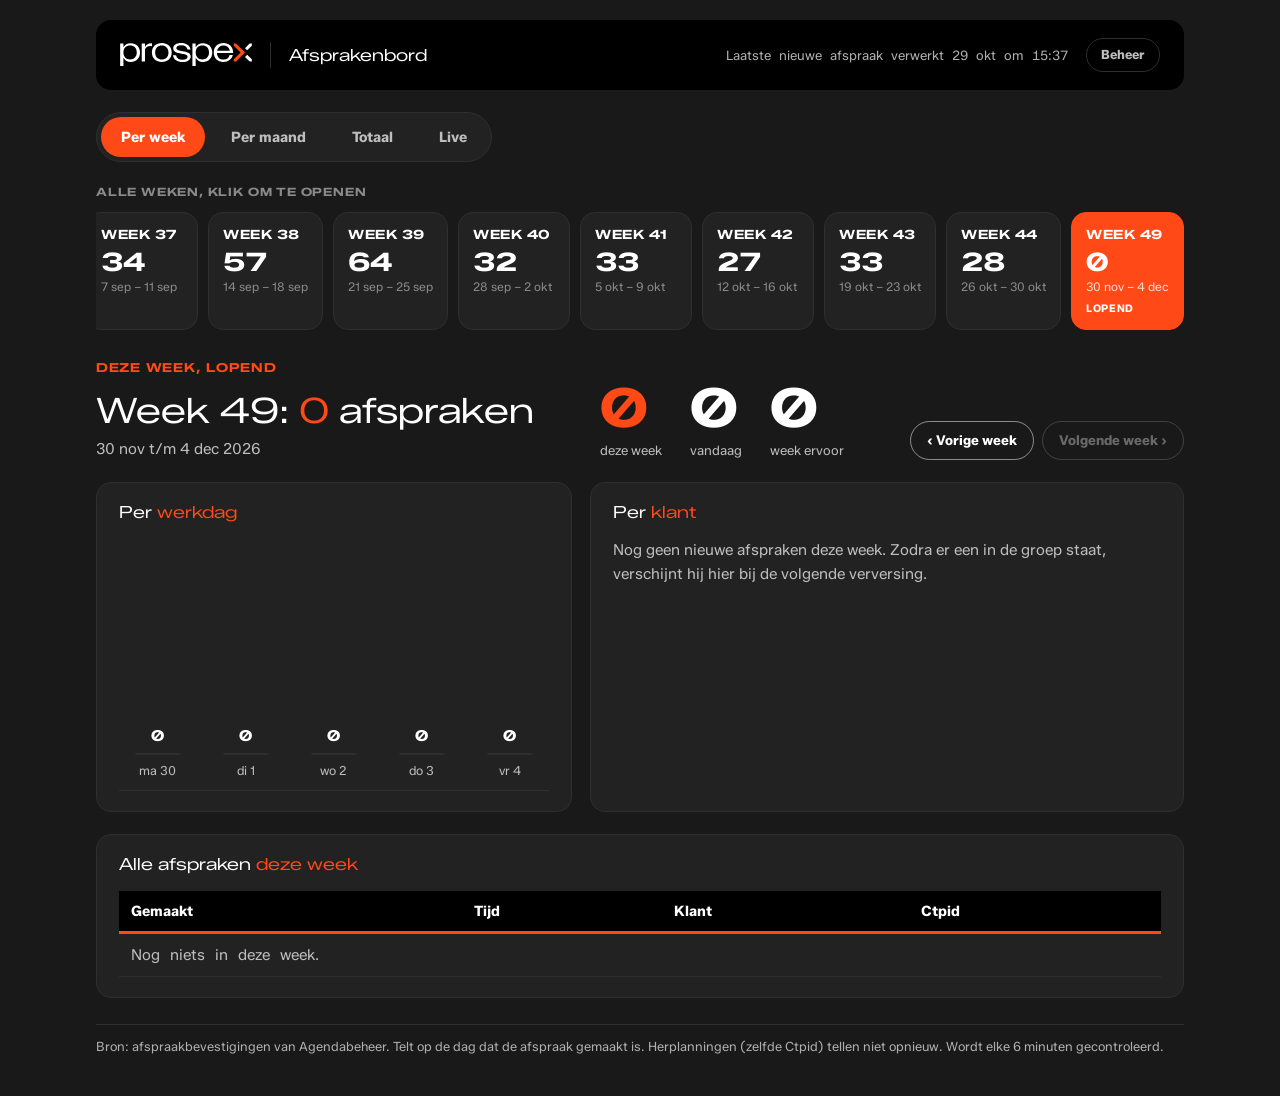
==== commit 010c0788: "Nieuwe afspraken 2026-10-29 15:37" ====
--- a/index.html
+++ b/index.html
@@ -652,7 +652,7 @@
 gekozen=startWeek();
 renderWeken();renderWeek();renderMeta();
 
-const DATA={"laatsteRun": "2026-10-29T15:32", "dagen": {"2026-01-06": [{"id": "<918a9907-b0be-42f9-b3d5-7b4b1d5af3b0@prospex.nl>", "tijd": "13:15", "klant": "PLGGR", "profiel": "Wesley Regtuit", "nummer": "456", "status": "telt", "onderwerp": "9275b26868ed"}, {"id": "<1e79075e-f9d2-4b85-a28e-c0409c525a82@prospex.nl>", "tijd": "14:08", "klant": "Evac", "profiel": "Boris Visser", "nummer": "315", "status": "telt", "onderwerp": "052f98c708ea"}], "2026-01-09": [{"id": "<da8866c3-09c9-4684-9865-a5f862ae1860@prospex.nl>", "tijd": "13:35", "klant": "Evac", "profiel": "Boris Visser", "nummer": "400", "status": "telt", "onderwerp": "8d65cfe9cab2"}, {"id": "<e6735204-1ca0-43f9-824e-d1045e4c1f37@prospex.nl>", "tijd": "14:25", "klant": "PLGGR", "profiel": "Wesley Regtuit", "nummer": "451", "status": "telt", "onderwerp": "b59c6109737b"}, {"id": "<2527e3c8-2289-496d-856c-724a1b996f4e@prospex.nl>", "tijd": "14:42", "klant": "PLGGR", "profiel": "Wesley Regtuit", "nummer": "399", "status": "telt", "onderwerp": "1e7128e43c4d"}], "2026-01-12": [{"id": "<21c1bc50-943e-4fd7-ad31-c3f398a5d76a@prospex.nl>", "tijd": "10:36", "klant": "PLGGR", "profiel": "Wesley Regtuit", "nummer": "457", "status": "telt", "onderwerp": "f8d8fb1b7b6c"}, {"id": "<99a0a766-6388-4a41-9d9c-f18bbe13a93e@prospex.nl>", "tijd": "12:05", "klant": "Evac", "profiel": "Boris Visser", "nummer": "394", "status": "telt", "onderwerp": "7bdf3b2b494a"}], "2026-01-13": [{"id": "<2a2928ae-bb77-460a-b3af-4ef6c753a331@prospex.nl>", "tijd": "09:20", "klant": "Evac", "profiel": "Boris Visser", "nummer": "204", "status": "telt", "onderwerp": "da0251c9965d"}, {"id": "<789c4a76-fd43-43d0-b783-cad94653321a@prospex.nl>", "tijd": "13:20", "klant": "Evac", "profiel": "Boris Visser", "nummer": "331", "status": "telt", "onderwerp": "eef98c487ae3"}, {"id": "<9d755f70-d5af-40ce-bf4a-9a87f72ce4a6@prospex.nl>", "tijd": "14:41", "klant": "Prospex", "profiel": "Pim Drupsteen", "nummer": "8575", "status": "telt", "onderwerp": "f24b1fc70c19"}], "2026-01-16": [{"id": "<44133a79-9746-4ba8-8a54-02bfbabaa4f1@prospex.nl>", "tijd": "09:37", "klant": "Evac", "profiel": "Boris Visser", "nummer": "328", "status": "telt", "onderwerp": "e79c02c1d4b6"}, {"id": "<cce908e9-92a9-4226-b00b-7dba78b33f56@prospex.nl>", "tijd": "10:46", "klant": "Prospex", "profiel": "Pim Drupsteen", "nummer": "8685", "status": "telt", "onderwerp": "0b99206f4936"}, {"id": "<f9ce0cee-b2b1-47d7-bb3b-c34d5f0f3f3d@prospex.nl>", "tijd": "11:32", "klant": "PLGGR", "profiel": "Wesley Regtuit", "nummer": "415", "status": "telt", "onderwerp": "5d9e04dbe914"}, {"id": "<4bf32ee3-906e-48da-8a0d-6a033b6e90a6@prospex.nl>", "tijd": "16:15", "klant": "Prospex", "profiel": "Pim", "nummer": "8165", "status": "telt", "onderwerp": "526868f29f47"}], "2026-01-19": [{"id": "<84067dd8-c20a-4d1a-b1f7-e1384e16278d@prospex.nl>", "tijd": "14:15", "klant": "PLGGR", "profiel": "Wesley Regtuit", "nummer": "432", "status": "telt", "onderwerp": "b95fcee3db9f"}, {"id": "<5adbf319-5d88-4101-92c7-541bc7f57e3f@prospex.nl>", "tijd": "15:01", "klant": "PLGGR", "profiel": "Wesley Regtuit", "nummer": "458", "status": "telt", "onderwerp": "c5ed8a25baec"}], "2026-01-20": [{"id": "<84ab8675-189b-44b8-b255-f6ded121ef4b@prospex.nl>", "tijd": "09:54", "klant": "SGS", "profiel": "Problem Owner", "nummer": "146", "status": "telt", "onderwerp": "5e8102f52332"}, {"id": "<d10a52cf-b17d-4e09-9593-5f3fe4198bf8@prospex.nl>", "tijd": "10:44", "klant": "Nowy Styl", "profiel": "Nowy Styl", "nummer": "1790", "status": "telt", "onderwerp": "eaf2e3ad2bb9"}, {"id": "<e430a81b-d352-498e-9b8e-ee88be70615b@prospex.nl>", "tijd": "15:08", "klant": "Evac", "profiel": "Boris Visser", "nummer": "124", "status": "telt", "onderwerp": "391e74e7fe76"}], "2026-01-21": [{"id": "<9f8e1ecc-a87a-49c3-8b57-04b7de4cea6f@prospex.nl>", "tijd": "10:32", "klant": "Elephant Parade", "profiel": "Citymarketing", "nummer": "193", "status": "telt", "onderwerp": "99b5126973cc"}, {"id": "<f5d299b9-53db-4035-8e2d-30485bf171e8@prospex.nl>", "tijd": "11:09", "klant": "Elephant Parade", "profiel": "Citymarketing", "nummer": "201", "status": "telt", "onderwerp": "89dc0eb131a7"}, {"id": "<4885cf3b-b242-4575-abf4-920096c69aa0@prospex.nl>", "tijd": "11:37", "klant": "Nowy Styl", "profiel": "Nowy Styl", "nummer": "1785", "status": "telt", "onderwerp": "ba25f43df24c"}, {"id": "<8f1660d9-425c-44d6-a032-ff81f0f08411@prospex.nl>", "tijd": "11:53", "klant": "Nowy Styl", "profiel": "Nowy Styl", "nummer": "1741", "status": "telt", "onderwerp": "29c251562cc9"}, {"id": "<a18bcafc-6a38-4fa8-b2ee-e3355e528a9b@prospex.nl>", "tijd": "16:46", "klant": "Worktobee", "profiel": "Dirk Jan Hildebrand", "nummer": "39", "status": "telt", "onderwerp": "73e394cd2e93"}, {"id": "<f7614009-27e3-4f05-b273-030138208804@prospex.nl>", "tijd": "17:11", "klant": "Worktobee", "profiel": "Dirk Jan Hildebrand", "nummer": "58", "status": "telt", "onderwerp": "732eff6f884b"}, {"id": "<b736d92d-62a5-4ff0-b20f-2ad0a32afa9d@prospex.nl>", "tijd": "17:21", "klant": "Worktobee", "profiel": "Dirk Jan Hildebrand", "nummer": "42", "status": "telt", "onderwerp": "6a29978790d2"}], "2026-01-22": [{"id": "<162aeca6-14af-41bb-9738-36bbd6284703@prospex.nl>", "tijd": "09:09", "klant": "Thorlux", "profiel": "Bram Dieltjens", "nummer": "1719", "status": "telt", "onderwerp": "aa130b45e1bd"}, {"id": "<9daaf231-e545-4cb1-89a4-a8f31126f244@prospex.nl>", "tijd": "09:12", "klant": "Evac", "profiel": "Boris Visser", "nummer": "419", "status": "telt", "onderwerp": "19ad665f0aec"}, {"id": "<80b16957-0e74-4112-ba4d-d67623c01be0@prospex.nl>", "tijd": "10:15", "klant": "Elephant Parade", "profiel": "Citymarketing", "nummer": "242", "status": "telt", "onderwerp": "9978b1da71cb"}, {"id": "<85f58c96-f5c6-43a8-a894-61104fe1b31e@prospex.nl>", "tijd": "16:05", "klant": "MAD-Quality", "profiel": "Ruud Kuil", "nummer": "72", "status": "telt", "onderwerp": "5d8b0b9fc581"}], "2026-01-23": [{"id": "<4af2783a-c8ab-411a-bcb2-20e810657004@prospex.nl>", "tijd": "09:50", "klant": "MAD-Quality", "profiel": "Ruud Kuil", "nummer": "87", "status": "telt", "onderwerp": "a206a15c65b9"}, {"id": "<cb00e575-15fb-4496-87a9-36ac0a577e99@prospex.nl>", "tijd": "10:14", "klant": "MAD-Quality", "profiel": "Ruud Kuil", "nummer": "90", "status": "telt", "onderwerp": "9ab7ec5d9367"}, {"id": "<9c569195-d090-4724-bb91-6dd0ce5d0b3c@prospex.nl>", "tijd": "11:13", "klant": "PLGGR", "profiel": "Wesley Regtuit", "nummer": "464", "status": "telt", "onderwerp": "313f0d66de4e"}, {"id": "<8ba75204-edfe-45e7-a03d-5bd284245449@prospex.nl>", "tijd": "11:45", "klant": "SGS", "profiel": "Problem Owner", "nummer": "139", "status": "telt", "onderwerp": "c4b1c342469f"}], "2026-01-26": [{"id": "<de5808c1-7452-4aa1-bf8e-43ea7712f503@prospex.nl>", "tijd": "12:11", "klant": "Energyhouse", "profiel": "Nikolai de Breet", "nummer": "2725", "status": "telt", "onderwerp": "862cad84c2b6"}, {"id": "<6eef4936-27f5-4db6-b7ef-13ed6294d1e2@prospex.nl>", "tijd": "14:38", "klant": "KPMG", "profiel": "Alexander Noordeloos", "nummer": "12", "status": "telt", "onderwerp": "e13676ccbcd9"}, {"id": "<93de3188-17aa-45a8-b83b-74175336fec2@prospex.nl>", "tijd": "15:03", "klant": "KPMG", "profiel": "Alexander Noordeloos", "nummer": "14", "status": "telt", "onderwerp": "50f916f07ae8"}], "2026-01-27": [{"id": "<753770a2-9bca-46a7-a559-568ffb46a85e@prospex.nl>", "tijd": "11:08", "klant": "Pregis", "profiel": "Nederlands", "nummer": "1373", "status": "telt", "onderwerp": "0291d9ddb672"}, {"id": "<a1bd6b79-b0bd-4cba-8159-7d922eb4890e@prospex.nl>", "tijd": "11:20", "klant": "Prospex", "profiel": "Roy Moehring", "nummer": "9614", "status": "telt", "onderwerp": "a6248ffe6d6a"}, {"id": "<ba4dcf56-04bc-43ea-860e-87b0baaf68c9@prospex.nl>", "tijd": "13:25", "klant": "Nowy Styl", "profiel": "Nowy Styl", "nummer": "1757", "status": "telt", "onderwerp": "0bca96a96109"}, {"id": "<60f38f49-6d7d-43c6-af6e-9fb972e26ded@prospex.nl>", "tijd": "14:04", "klant": "Prospex", "profiel": "Roy Moehring", "nummer": "9571", "status": "telt", "onderwerp": "2cddac903311"}, {"id": "<3b4de60c-d92e-423c-a74e-5c8016efb17c@prospex.nl>", "tijd": "15:07", "klant": "SGS", "profiel": "Problem Owner", "nummer": "175", "status": "telt", "onderwerp": "3a5198cc691b"}], "2026-01-28": [{"id": "<d43fe499-589b-4a4c-990b-c612bad0453f@prospex.nl>", "tijd": "10:38", "klant": "KPMG", "profiel": "Alexander Noordeloos", "nummer": "24", "status": "telt", "onderwerp": "13eed4311250"}, {"id": "<823d907f-afaf-4ae3-ae99-e71b2298ac05@prospex.nl>", "tijd": "11:36", "klant": "PLGGR", "profiel": "Wesley Regtuit", "nummer": "368", "status": "telt", "onderwerp": "2b5c80a97286"}, {"id": "<f9029676-c81d-480e-bddb-4ea93bd59c73@prospex.nl>", "tijd": "15:06", "klant": "Thorlux", "profiel": "Bram Dieltjens", "nummer": "1620", "status": "telt", "onderwerp": "7389c6525a19"}, {"id": "<5ab21ea5-4d2d-42e6-bc55-acb200fbea21@prospex.nl>", "tijd": "15:34", "klant": "MAD-Quality", "profiel": "Ruud Kuil", "nummer": "121", "status": "telt", "onderwerp": "85ae23e7c256"}], "2026-01-29": [{"id": "<c407e6d8-f4af-4df3-86c6-970c8600921e@prospex.nl>", "tijd": "09:33", "klant": "Prospex", "profiel": "Roy Moehring", "nummer": "8665", "status": "telt", "onderwerp": "ad5d5240d2f0"}, {"id": "<5ae7558f-82c8-4aa4-bc5c-b7acaae710be@prospex.nl>", "tijd": "09:44", "klant": "Evac", "profiel": "Boris Visser", "nummer": "452", "status": "telt", "onderwerp": "4ff1ae191ea7"}, {"id": "<2aa76bd9-075b-4851-b4f5-05595e6b528a@prospex.nl>", "tijd": "11:19", "klant": "Prospex", "profiel": "Roy Moehring", "nummer": "8689", "status": "telt", "onderwerp": "737418d86970"}, {"id": "<8fcd1a64-2d59-4d46-9d2b-bb19a6496664@prospex.nl>", "tijd": "11:23", "klant": "MAD-Quality", "profiel": "Ruud Kuil", "nummer": "133", "status": "telt", "onderwerp": "4fef4f4ed497"}, {"id": "<6c54eb50-14e2-48b4-8b51-0a4349426878@prospex.nl>", "tijd": "11:33", "klant": "Prospex", "profiel": "Roy Moehring", "nummer": "8697", "status": "telt", "onderwerp": "e36377c874dc"}, {"id": "<cce81259-4b55-4332-b729-8be49281a5be@prospex.nl>", "tijd": "11:52", "klant": "Prospex", "profiel": "Roy Moehring", "nummer": "8703", "status": "telt", "onderwerp": "f59776052f80"}, {"id": "<550f9e97-67e5-492d-ab0a-a0e0800ecfca@prospex.nl>", "tijd": "13:25", "klant": "Prospex", "profiel": "Roy Moehring", "nummer": "8661", "status": "telt", "onderwerp": "6f7dbf005f18"}, {"id": "<6ca06751-e2c7-43dd-856c-e59f8a57cb6e@prospex.nl>", "tijd": "14:26", "klant": "SGS", "profiel": "Problem Owner", "nummer": "148", "status": "telt", "onderwerp": "a48252ef4da4"}, {"id": "<4048bd7d-0d04-45e3-827d-2d945985dda8@prospex.nl>", "tijd": "14:36", "klant": "Evac", "profiel": "Boris Visser", "nummer": "482", "status": "telt", "onderwerp": "20292557238e"}, {"id": "<d7b20e11-1952-4a2a-ae36-b275b0c2d871@prospex.nl>", "tijd": "16:28", "klant": "KPMG", "profiel": "Alexander Noordeloos", "nummer": "30", "status": "telt", "onderwerp": "1d79dbb1ccbe"}, {"id": "<33b90bc9-6d9d-4717-a9c2-ae4e8f82b826@prospex.nl>", "tijd": "16:36", "klant": "KPMG", "profiel": "Alexander Noordeloos", "nummer": "1", "status": "telt", "onderwerp": "c3eb5a9af6cb"}, {"id": "<4a9cc4d2-9ba3-45ef-97f6-f69d70886737@prospex.nl>", "tijd": "16:48", "klant": "KPMG", "profiel": "Alexander Noordeloos", "nummer": "21", "status": "telt", "onderwerp": "46d4b95c0e18"}], "2026-01-30": [{"id": "<63c3e03d-204e-4abe-af61-103ab61744c6@prospex.nl>", "tijd": "09:23", "klant": "Energyhouse", "profiel": "Nikolai de Breet", "nummer": "2473", "status": "telt", "onderwerp": "393cee2bcf66"}, {"id": "<6e24f239-bd71-4251-a1fb-d5780def49d7@prospex.nl>", "tijd": "10:52", "klant": "Hovingh", "profiel": "Wilfred", "nummer": "19", "status": "telt", "onderwerp": "22417dd266e0"}, {"id": "<a00e6b57-b150-463c-8dd3-52442ff2b53f@prospex.nl>", "tijd": "12:49", "klant": "Nowy Styl", "profiel": "Nowy Styl", "nummer": "779", "status": "telt", "onderwerp": "527bed619d44"}, {"id": "<ac7ae2a8-f753-4cae-a05b-0438c364be1e@prospex.nl>", "tijd": "12:58", "klant": "Worktobee", "profiel": "Dirk Jan Hildebrand", "nummer": "213", "status": "telt", "onderwerp": "c686ae745a2b"}, {"id": "<efbbd28b-db76-48de-9cdb-8f2dbb32da54@prospex.nl>", "tijd": "13:10", "klant": "Thorlux", "profiel": "Bram Dieltjens", "nummer": "1073", "status": "telt", "onderwerp": "ab0c4c7178f6"}, {"id": "<3aace0cf-090e-403c-8bee-be1bd0cd2e16@prospex.nl>", "tijd": "13:32", "klant": "Worktobee", "profiel": "Dirk Jan Hildebrand", "nummer": "227", "status": "telt", "onderwerp": "66046b455b20"}, {"id": "<1dd78c5c-e05d-4b1b-957e-a6ca17d9939a@prospex.nl>", "tijd": "13:53", "klant": "Worktobee", "profiel": "Dirk Jan Hildebrand", "nummer": "230", "status": "telt", "onderwerp": "45f1df05522a"}, {"id": "<60b6e6e0-e463-4861-8201-bf20f8590485@prospex.nl>", "tijd": "14:15", "klant": "PLGGR", "profiel": "Wesley Regtuit", "nummer": "340", "status": "telt", "onderwerp": "6b814928025c"}, {"id": "<a2077c29-2c77-4d83-a843-5be1fb71c21b@prospex.nl>", "tijd": "14:43", "klant": "Prospex", "profiel": "Roy Moehring", "nummer": "8655", "status": "telt", "onderwerp": "2513e0908dd3"}, {"id": "<6ebc027b-67ed-4069-b274-158130aa2afa@prospex.nl>", "tijd": "14:55", "klant": "KPMG", "profiel": "Alexander Noordeloos", "nummer": "5", "status": "telt", "onderwerp": "3859280bc41c"}], "2026-02-02": [{"id": "<84035ae6-3839-4efd-b9a5-7c9705c719d0@prospex.nl>", "tijd": "11:04", "klant": "Energyhouse", "profiel": "Nikolai de Breet", "nummer": "3682", "status": "telt", "onderwerp": "085df27840c8"}, {"id": "<361332f9-a63c-4f28-9f4d-fb9f78d1250a@prospex.nl>", "tijd": "14:12", "klant": "KPMG", "profiel": "Alexander Noordeloos", "nummer": "6", "status": "telt", "onderwerp": "c037b5a1d91d"}, {"id": "<7d6f29ba-7412-42d7-9df4-d4b9157cb1f9@prospex.nl>", "tijd": "15:14", "klant": "Evac", "profiel": "Boris Visser", "nummer": "447", "status": "telt", "onderwerp": "4eb74cf5a5e0"}], "2026-02-03": [{"id": "<bb5de1a9-0cdb-42b3-a0d9-1d29140ac293@prospex.nl>", "tijd": "10:46", "klant": "SGS", "profiel": "Budget Owner", "nummer": "109", "status": "telt", "onderwerp": "a8495950f49f"}, {"id": "<d837f7f6-354a-40dc-836c-ccd77e62f161@prospex.nl>", "tijd": "11:06", "klant": "Prospex", "profiel": "Roy Moehring", "nummer": "9634", "status": "telt", "onderwerp": "8a2aa32b65db"}, {"id": "<c361602b-0e5f-433c-a397-0f9487a44855@prospex.nl>", "tijd": "13:16", "klant": "Prospex", "profiel": "Roy Moehring", "nummer": "8638", "status": "telt", "onderwerp": "13a7c6d35010"}, {"id": "<c931ae5f-a98b-4af7-b2f6-4550936e3268@prospex.nl>", "tijd": "13:20", "klant": "SGS", "profiel": "Problem Owner", "nummer": "191", "status": "telt", "onderwerp": "a866503474e9"}, {"id": "<8c395121-1c6b-4e7e-9868-637ed7ac81f7@prospex.nl>", "tijd": "13:22", "klant": "MAD-Quality", "profiel": "Ruud Kuil", "nummer": "175", "status": "telt", "onderwerp": "060aa6252172"}, {"id": "<fb315f6a-5dd8-4eed-aacf-9ed5ea218fa5@prospex.nl>", "tijd": "13:50", "klant": "Prospex", "profiel": "Roy Moehring", "nummer": "8501", "status": "telt", "onderwerp": "4f3150cc3cd0"}, {"id": "<7a59dffd-46c6-4d5d-8097-fdcdb7c5531b@prospex.nl>", "tijd": "13:53", "klant": "KPMG", "profiel": "Alexander Noordeloos", "nummer": "37", "status": "telt", "onderwerp": "50f448b5a43e"}, {"id": "<ee8a3804-cdd8-4246-b1a3-1d8616ec8f61@prospex.nl>", "tijd": "14:35", "klant": "Prospex", "profiel": "Roy Moehring", "nummer": "8702", "status": "telt", "onderwerp": "e9f9d455abd2"}], "2026-02-04": [{"id": "<6d932092-db15-4441-a021-d96bde351b14@prospex.nl>", "tijd": "10:13", "klant": "Elephant Parade", "profiel": "Wethouders", "nummer": "79", "status": "telt", "onderwerp": "6b1c752309ba"}, {"id": "<d0e91028-0714-49f9-b231-652391705060@prospex.nl>", "tijd": "11:58", "klant": "KPMG", "profiel": "Alexander Noordeloos", "nummer": "8", "status": "telt", "onderwerp": "e62123fc81f1"}, {"id": "<2e5a4753-0a77-4262-8ff5-5ed0e8207d8e@prospex.nl>", "tijd": "13:09", "klant": "Worktobee", "profiel": "Dirk Jan Hildebrand", "nummer": "245", "status": "telt", "onderwerp": "c89607464818"}, {"id": "<b5e96e1d-f88a-4cc2-868b-3bec70d0298a@prospex.nl>", "tijd": "14:40", "klant": "Hovingh", "profiel": "Wilfred", "nummer": "78", "status": "telt", "onderwerp": "693874aad0a6"}], "2026-02-05": [{"id": "<3a72b838-76b6-4f9c-bb62-ed52a9de1630@prospex.nl>", "tijd": "09:12", "klant": "Elephant Parade", "profiel": "Citymarketing", "nummer": "248", "status": "telt", "onderwerp": "341c1e177f3f"}, {"id": "<fdca0206-ef41-48ca-979d-2029fafd5938@prospex.nl>", "tijd": "09:50", "klant": "Elephant Parade", "profiel": "Citymarketing", "nummer": "264", "status": "telt", "onderwerp": "af99e8e84b12"}, {"id": "<3ff5e648-0a6d-4fab-8799-d6f68f325c45@prospex.nl>", "tijd": "10:20", "klant": "Elephant Parade", "profiel": "Citymarketing", "nummer": "275", "status": "telt", "onderwerp": "964b884fc035"}, {"id": "<b730a66b-11c9-4b67-aa2f-700da65fb197@prospex.nl>", "tijd": "13:27", "klant": "Prospex", "profiel": "Roy Moehring", "nummer": "9520", "status": "telt", "onderwerp": "65442bb7a57e"}], "2026-02-06": [{"id": "<e9dcc4a4-2c86-429d-8869-0bb12b646f44@prospex.nl>", "tijd": "09:17", "klant": "Prospex", "profiel": "Roy Moehring", "nummer": "3073", "status": "telt", "onderwerp": "efa18e800634"}, {"id": "<ccab7ef7-ec1b-4576-b7bb-6b939a98f8c0@prospex.nl>", "tijd": "10:48", "klant": "Prospex", "profiel": "Roy Beek", "nummer": "8009", "status": "telt", "onderwerp": "cbc46670c275"}, {"id": "<d77ba1b1-2776-45e1-8078-7ee258e3470e@prospex.nl>", "tijd": "10:51", "klant": "Thorlux", "profiel": "Bram Dieltjens", "nummer": "1801", "status": "telt", "onderwerp": "84948dfbc606"}, {"id": "<1f89406e-e776-4497-a6f3-e338e029ba94@prospex.nl>", "tijd": "13:35", "klant": "Thorlux", "profiel": "Bram Dieltjens", "nummer": "1803", "status": "telt", "onderwerp": "e915f37ac6f4"}, {"id": "<c25b88c2-73f2-4450-961b-03614bf66949@prospex.nl>", "tijd": "14:30", "klant": "Prospex", "profiel": "Roy Beek", "nummer": "7950", "status": "telt", "onderwerp": "3ee4da58c4f7"}], "2026-02-09": [{"id": "<bb3fc529-e2e3-4e19-9bb4-d741a8902426@prospex.nl>", "tijd": "09:26", "klant": "Elephant Parade", "profiel": "Citymarketing", "nummer": "212", "status": "telt", "onderwerp": "bc0bcfecd737"}, {"id": "<72a61d06-15fd-4743-a763-996d105f89af@prospex.nl>", "tijd": "11:22", "klant": "Elephant Parade", "profiel": "Citymarketing", "nummer": "304", "status": "telt", "onderwerp": "a47618e4372f"}], "2026-02-10": [{"id": "<72860ff1-deb7-4090-ae0f-9dac7ce54588@prospex.nl>", "tijd": "12:54", "klant": "Prospex", "profiel": "Roy Moehring", "nummer": "9632", "status": "telt", "onderwerp": "c84cf7dcde86"}], "2026-02-11": [{"id": "<7a264d7c-6b34-4a66-88c5-e371c6ba62ab@prospex.nl>", "tijd": "11:00", "klant": "Thorlux", "profiel": "Bram Dieltjens", "nummer": "1718", "status": "telt", "onderwerp": "f24a57c2949d"}, {"id": "<e95d99b0-0313-455c-9940-52986ca1e99c@prospex.nl>", "tijd": "11:18", "klant": "Thorlux", "profiel": "Bram Dieltjens", "nummer": "1314", "status": "telt", "onderwerp": "4501eeed651e"}, {"id": "<261bf8d5-3765-44fb-91f0-e5b744acab91@prospex.nl>", "tijd": "11:50", "klant": "PLGGR", "profiel": "Wesley Regtuit", "nummer": "372", "status": "telt", "onderwerp": "4d091ab4f956"}, {"id": "<73a94659-3004-427b-b054-47e38c568fff@prospex.nl>", "tijd": "12:26", "klant": "Energyhouse", "profiel": "Nikolai de Breet", "nummer": "3076", "status": "telt", "onderwerp": "d2c9a769a1ef"}, {"id": "<a6fc95c1-e3cc-449c-be37-1b514f67e1c3@prospex.nl>", "tijd": "14:38", "klant": "Bertsch", "profiel": "Carl Brenninkmeijer", "nummer": "309", "status": "telt", "onderwerp": "770f832b8e6c"}], "2026-02-12": [{"id": "<82c917b2-5cb9-438b-95f6-f2ca3831bdfe@prospex.nl>", "tijd": "09:40", "klant": "SGS", "profiel": "Problem Owner", "nummer": "154", "status": "telt", "onderwerp": "fa4a35caffa5"}, {"id": "<4830479e-698d-47bd-b5e5-b9f9e077b947@prospex.nl>", "tijd": "10:26", "klant": "SGS", "profiel": "Problem Owner", "nummer": "94", "status": "telt", "onderwerp": "f9d69ccf6579"}, {"id": "<cc131f94-175a-4355-9286-6900100fd5aa@prospex.nl>", "tijd": "10:36", "klant": "Elephant Parade", "profiel": "Citymarketing", "nummer": "266", "status": "telt", "onderwerp": "1d5d718fd313"}, {"id": "<6a02e751-ec9f-4ee1-b6ce-ff15b44c3b0c@prospex.nl>", "tijd": "11:37", "klant": "Elephant Parade", "profiel": "Citymarketing", "nummer": "245", "status": "telt", "onderwerp": "309657616616"}, {"id": "<d86ac184-0a02-41a1-b332-5031dff9e568@prospex.nl>", "tijd": "12:43", "klant": "Thorlux", "profiel": "Bram Dieltjens", "nummer": "1114", "status": "telt", "onderwerp": "701aaf831aca"}, {"id": "<aca020ad-e7dd-4302-aa0d-14cbd2199ed2@prospex.nl>", "tijd": "16:10", "klant": "Bertsch", "profiel": "Carl Brenninkmeijer", "nummer": "300", "status": "telt", "onderwerp": "aac7a2d243b4"}], "2026-02-13": [{"id": "<140d4cb5-4cfc-4b42-a190-f90fffdc17cb@prospex.nl>", "tijd": "08:59", "klant": "Energyhouse", "profiel": "Nikolai de Breet", "nummer": "2580", "status": "telt", "onderwerp": "91034abbfe6b"}, {"id": "<6cfae3e1-cae4-4cab-b469-2a9b1b8d2d62@prospex.nl>", "tijd": "09:31", "klant": "Evac", "profiel": "Boris Visser", "nummer": "495", "status": "telt", "onderwerp": "574b9f72f1c0"}, {"id": "<353e4f10-6917-4409-b870-a6b535ad1447@prospex.nl>", "tijd": "12:04", "klant": "Elephant Parade", "profiel": "Citymarketing", "nummer": "257", "status": "telt", "onderwerp": "510a6b0fcec5"}, {"id": "<5f9ccdcd-0eac-46d6-ad0d-e74df0d25c00@prospex.nl>", "tijd": "12:30", "klant": "Elephant Parade", "profiel": "Citymarketing", "nummer": "211", "status": "telt", "onderwerp": "887eb13a1d30"}, {"id": "<8720a010-8711-42da-bf63-cba2d7c87665@prospex.nl>", "tijd": "12:38", "klant": "Thorlux", "profiel": "Bram Dieltjens", "nummer": "1832", "status": "telt", "onderwerp": "f6df26a4ccf7"}, {"id": "<1cd65355-abac-4716-a2b8-18d78db8aa5e@prospex.nl>", "tijd": "13:49", "klant": "Hovingh", "profiel": "Jordi - NL", "nummer": "30208", "status": "telt", "onderwerp": "ef40bf320b70"}, {"id": "<372b6a4a-c03a-4731-842b-48725c0017ff@prospex.nl>", "tijd": "15:19", "klant": "Thorlux", "profiel": "Bram Dieltjens", "nummer": "1838", "status": "telt", "onderwerp": "32cc9c58ccf4"}], "2026-02-16": [{"id": "<b7d72e9f-b276-471a-afb2-1ffdaa70fd88@prospex.nl>", "tijd": "10:08", "klant": "Elephant Parade", "profiel": "Citymarketing", "nummer": "241", "status": "telt", "onderwerp": "9fd5e44ecfef"}, {"id": "<c8f64d8e-a73e-4164-be55-ac88dfe918c4@prospex.nl>", "tijd": "11:49", "klant": "Elephant Parade", "profiel": "Citymarketing", "nummer": "222", "status": "telt", "onderwerp": "0d8a0868fcc3"}, {"id": "<d49a0bdd-c654-4de5-a308-d4f76a2d9c93@prospex.nl>", "tijd": "14:25", "klant": "SGS", "profiel": "Budget Owner", "nummer": "213", "status": "telt", "onderwerp": "b70f0694de6d"}], "2026-02-17": [{"id": "<aacc12d5-2418-4dc4-b92c-a3c419ca6871@prospex.nl>", "tijd": "09:29", "klant": "Aranea", "profiel": "José Rebelo", "nummer": "6", "status": "telt", "onderwerp": "468c58372954"}, {"id": "<d147ec89-5b08-4b47-bade-a623f697fe1d@prospex.nl>", "tijd": "11:04", "klant": "Aranea", "profiel": "José Rebelo", "nummer": "36", "status": "telt", "onderwerp": "dfa3dc9a35a3"}, {"id": "<584fb934-3cf9-40af-97f7-aedc09b5e538@prospex.nl>", "tijd": "13:31", "klant": "SGS", "profiel": "Problem Owner", "nummer": "169", "status": "telt", "onderwerp": "d628a50e1e3b"}, {"id": "<0c52f69c-e42e-4200-8894-29056905aed7@prospex.nl>", "tijd": "13:53", "klant": "Prospex", "profiel": "Pim", "nummer": "574", "status": "telt", "onderwerp": "f3f811d0c901"}, {"id": "<b23d7779-c487-4ac5-9d66-a774978ceb01@prospex.nl>", "tijd": "14:13", "klant": "Touch", "profiel": "Kevin Martens", "nummer": "423", "status": "telt", "onderwerp": "8e1faecfacfe"}, {"id": "<676c607d-0f55-4b63-a1e7-b9faf7caa096@prospex.nl>", "tijd": "16:08", "klant": "MAD-Quality", "profiel": "Ruud Kuil", "nummer": "126", "status": "telt", "onderwerp": "61a473a0b063"}], "2026-02-18": [{"id": "<f03feba6-73e2-47df-a9db-0aa8de8a10ce@prospex.nl>", "tijd": "11:55", "klant": "Nowy Styl", "profiel": "Nowy Styl", "nummer": "1666", "status": "telt", "onderwerp": "b30b3eaea3f4"}, {"id": "<252f008f-214d-490c-9673-b2f0b4e4eacc@prospex.nl>", "tijd": "16:01", "klant": "Thorlux", "profiel": "Bram Dieltjens", "nummer": "1781", "status": "telt", "onderwerp": "117cb1be7e0c"}], "2026-02-19": [{"id": "<ba881634-646f-422a-a92d-abbc1671b042@prospex.nl>", "tijd": "09:52", "klant": "Elephant Parade", "profiel": "Wethouders", "nummer": "50", "status": "telt", "onderwerp": "cdc07a9115a8"}, {"id": "<1a588b91-00cb-4684-8af8-9aa08bf3f5c3@prospex.nl>", "tijd": "10:08", "klant": "Aranea", "profiel": "Hans Rombouts", "nummer": "55", "status": "telt", "onderwerp": "31829dae0eb8"}, {"id": "<479b15c0-63d7-4b4c-bd8c-393fe19d6b2f@prospex.nl>", "tijd": "10:41", "klant": "Tible", "profiel": "Wiebe van Leeuwen", "nummer": "43", "status": "telt", "onderwerp": "fcd6809521fb"}, {"id": "<89219177-c906-4687-b0f3-9fefd5d68279@prospex.nl>", "tijd": "10:44", "klant": "Aranea", "profiel": "Hans Rombouts", "nummer": "65", "status": "telt", "onderwerp": "ffce26bb63c7"}, {"id": "<786fb614-59b9-46c8-af7a-f8aca01bc971@prospex.nl>", "tijd": "12:15", "klant": "Bertsch", "profiel": "Carl Brenninkmeijer", "nummer": "313", "status": "telt", "onderwerp": "50c9dec03975"}, {"id": "<2431c7ca-571d-4a49-8a2f-fbb16dd12adf@prospex.nl>", "tijd": "14:08", "klant": "Touch", "profiel": "Kevin Martens", "nummer": "243", "status": "telt", "onderwerp": "a1b214e53553"}], "2026-02-20": [{"id": "<cc48d140-e34d-4f6f-8a68-4694b3ea836f@prospex.nl>", "tijd": "10:16", "klant": "Isolatiespecialist", "profiel": "Tom Verzellenberg", "nummer": "49", "status": "telt", "onderwerp": "feab53825352"}, {"id": "<3060e431-8d99-4780-b86d-ecb44dbec290@prospex.nl>", "tijd": "10:27", "klant": "Evac", "profiel": "Boris Visser", "nummer": "616", "status": "telt", "onderwerp": "dc98022870dd"}, {"id": "<3ff418d2-46b2-4aeb-8d18-5414d9b21d46@prospex.nl>", "tijd": "10:33", "klant": "Isolatiespecialist", "profiel": "Tom Verzellenberg", "nummer": "50", "status": "telt", "onderwerp": "e854a11f6e3b"}, {"id": "<5120ab5f-d861-47cd-8c44-55063110d865@prospex.nl>", "tijd": "10:57", "klant": "Tible", "profiel": "Wiebe van Leeuwen", "nummer": "25", "status": "telt", "onderwerp": "68c2a1d6a4ad"}, {"id": "<4a10389c-2b9b-4ecd-9c65-92c38010df1a@prospex.nl>", "tijd": "11:10", "klant": "Isolatiespecialist", "profiel": "Tom Verzellenberg", "nummer": "61", "status": "telt", "onderwerp": "e998300d98e8"}, {"id": "<0cce7576-bfcd-4c6e-acda-daa508c956f3@prospex.nl>", "tijd": "12:09", "klant": "PLGGR", "profiel": "Wesley Regtuit", "nummer": "455", "status": "telt", "onderwerp": "bf43ac45ae34"}, {"id": "<a2c08b9d-5582-4f65-89e0-4b6f9f23f0c0@prospex.nl>", "tijd": "12:25", "klant": "Isolatiespecialist", "profiel": "Tom Verzellenberg", "nummer": "113", "status": "telt", "onderwerp": "9cdea025391d"}, {"id": "<da48cc70-359d-457f-9c88-acfd29d8808e@prospex.nl>", "tijd": "14:07", "klant": "PLGGR", "profiel": "Stefan Broek", "nummer": "563", "status": "telt", "onderwerp": "aede52f2cf21"}, {"id": "<5e4b33f8-aafc-4ceb-9571-37a5512005d4@prospex.nl>", "tijd": "14:54", "klant": "PLGGR", "profiel": "Wesley Regtuit", "nummer": "423", "status": "telt", "onderwerp": "cf2ed3d5a2aa"}], "2026-02-23": [{"id": "<c56fd333-07e3-43e8-af87-fbb485899142@prospex.nl>", "tijd": "09:32", "klant": "Touch", "profiel": "Kevin Martens", "nummer": "471", "status": "telt", "onderwerp": "f41c8dfb15c6"}, {"id": "<c15b4282-ad6e-4e1e-90ef-8213ee1fa6c4@prospex.nl>", "tijd": "10:45", "klant": "Thorlux", "profiel": "Bram Dieltjens", "nummer": "1872", "status": "telt", "onderwerp": "2f3f541352f9"}, {"id": "<2458d22f-38b4-49d9-8336-3c6a8f876d53@prospex.nl>", "tijd": "11:24", "klant": "SGS", "profiel": "Budget Owner", "nummer": "239", "status": "telt", "onderwerp": "78ee6770de86"}, {"id": "<0eca6634-8a57-43fa-87b0-ea1d7ed8cfc3@prospex.nl>", "tijd": "11:38", "klant": "Isolatiespecialist", "profiel": "Tom Verzellenberg", "nummer": "11", "status": "telt", "onderwerp": "1b3985b070e5"}, {"id": "<b32b03b3-a184-4a72-baaf-cdc4d20ec92d@prospex.nl>", "tijd": "12:27", "klant": "Isolatiespecialist", "profiel": "Tom Verzellenberg", "nummer": "20", "status": "telt", "onderwerp": "702056704b7f"}], "2026-02-24": [{"id": "<ad820f54-7779-441a-a9b6-61dd47bdc825@prospex.nl>", "tijd": "09:33", "klant": "Aranea", "profiel": "José Rebelo", "nummer": "47", "status": "telt", "onderwerp": "2a1a12423f51"}, {"id": "<8d5775c5-9bab-4816-bdae-8b579865b050@prospex.nl>", "tijd": "10:23", "klant": "Aranea", "profiel": "Hans Rombouts", "nummer": "61", "status": "telt", "onderwerp": "468dfc60b455"}, {"id": "<6dedb89c-0ff6-458b-973a-1e0201a38aa2@prospex.nl>", "tijd": "10:44", "klant": "PLGGR", "profiel": "Stefan Broek", "nummer": "577", "status": "telt", "onderwerp": "ff5601572705"}, {"id": "<185f46c9-1963-4c23-9531-b05df931ee95@prospex.nl>", "tijd": "10:48", "klant": "Aranea", "profiel": "Hans Rombouts", "nummer": "77", "status": "telt", "onderwerp": "e15ba7a5024d"}, {"id": "<f4b1145a-39ce-47d7-8149-9151e3e2a82a@prospex.nl>", "tijd": "11:33", "klant": "Touch", "profiel": "Kevin Martens", "nummer": "445", "status": "telt", "onderwerp": "d83a5a127ed4"}, {"id": "<20cea03e-bcce-49b1-a813-7430e0a14fb6@prospex.nl>", "tijd": "12:18", "klant": "Touch", "profiel": "Kevin Martens", "nummer": "610", "status": "telt", "onderwerp": "4c6e8157dd45"}], "2026-02-25": [{"id": "<70bce579-0623-4895-b47a-0595590993d6@prospex.nl>", "tijd": "09:08", "klant": "Aranea", "profiel": "José Rebelo", "nummer": "44", "status": "telt", "onderwerp": "04f32057f860"}, {"id": "<26262cfe-7791-4357-91e2-3044c1a3b77c@prospex.nl>", "tijd": "10:09", "klant": "Aranea", "profiel": "Hans Rombouts", "nummer": "90", "status": "telt", "onderwerp": "1d112538bb00"}, {"id": "<772ed5bb-1fda-4f10-9fb7-b3088456c54f@prospex.nl>", "tijd": "10:52", "klant": "Aranea", "profiel": "Hans Rombouts", "nummer": "75", "status": "telt", "onderwerp": "df655c4c2c5f"}, {"id": "<cd7c51e2-4f26-406c-ae8e-472e2152f68a@prospex.nl>", "tijd": "16:18", "klant": "Vaneigens", "profiel": "Boudewijn Wildeman", "nummer": "24", "status": "telt", "onderwerp": "a4d839144c54"}], "2026-02-26": [{"id": "<90603899-80c1-4f6c-8ae1-9a2994ab49d7@prospex.nl>", "tijd": "09:37", "klant": "Vaneigens", "profiel": "Boudewijn Wildeman", "nummer": "32", "status": "telt", "onderwerp": "b8a529abc2dc"}, {"id": "<01ae770f-0163-4010-a5bc-10338de1c773@prospex.nl>", "tijd": "13:34", "klant": "Evac", "profiel": "Boris Visser", "nummer": "448", "status": "telt", "onderwerp": "ec8930a0e3e1"}, {"id": "<8b7f8894-fc3b-4e20-b7dc-a4d9170c22df@prospex.nl>", "tijd": "15:14", "klant": "Evac", "profiel": "Boris Visser", "nummer": "95", "status": "telt", "onderwerp": "20292557238e"}], "2026-02-27": [{"id": "<4e2e4337-1a63-47bf-b1f4-0ff488dc4b17@prospex.nl>", "tijd": "10:36", "klant": "MAD-Quality", "profiel": "Ruud Kuil", "nummer": "140", "status": "telt", "onderwerp": "41d32af6e95c"}, {"id": "<effb9061-790a-4bf0-bd4c-670fe1d4f28f@prospex.nl>", "tijd": "11:39", "klant": "Touch", "profiel": "Kevin Martens", "nummer": "585", "status": "telt", "onderwerp": "e27d65b41b7a"}, {"id": "<f355f8ef-7f75-4d41-9ad1-78f348ab5435@prospex.nl>", "tijd": "12:52", "klant": "Touch", "profiel": "Kevin Martens", "nummer": "602", "status": "telt", "onderwerp": "b12cfdfe9ce1"}, {"id": "<9b6d3a5e-aec0-431c-81d5-983839d257a8@prospex.nl>", "tijd": "13:46", "klant": "Energyhouse", "profiel": "Nikolai de Breet", "nummer": "3822", "status": "telt", "onderwerp": "6678a5151950"}], "2026-03-02": [{"id": "<4aceefed-fca8-4381-8fdc-54f8c82e7430@prospex.nl>", "tijd": "09:00", "klant": "Hovingh", "profiel": "Wilfred", "nummer": "13", "status": "telt", "onderwerp": "b4adf92213c1"}, {"id": "<8a45f364-b37b-4263-be71-b09f1801c55d@prospex.nl>", "tijd": "09:23", "klant": "Hovingh", "profiel": "Wilfred", "nummer": "77", "status": "telt", "onderwerp": "eaed24cd592c"}, {"id": "<c2116198-b18f-47f0-8f8c-aa77579af663@prospex.nl>", "tijd": "10:39", "klant": "Aranea", "profiel": "Hans Rombouts", "nummer": "120", "status": "telt", "onderwerp": "6d895b88f377"}, {"id": "<3bc08b1a-831f-4002-a1cc-d9c194f65ca4@prospex.nl>", "tijd": "10:50", "klant": "Aranea", "profiel": "Hans Rombouts", "nummer": "121", "status": "telt", "onderwerp": "b3261f330205"}, {"id": "<f8cd551b-bb2b-4e44-b9f6-40092080e65c@prospex.nl>", "tijd": "11:32", "klant": "Evac", "profiel": "Boris Visser", "nummer": "510", "status": "telt", "onderwerp": "13e565ef1f56"}, {"id": "<c39f9dfa-6eb0-48ee-b6f4-dc8604fbf3ac@prospex.nl>", "tijd": "12:48", "klant": "Aranea", "profiel": "Hans Rombouts", "nummer": "125", "status": "telt", "onderwerp": "39b9bdccd1ca"}, {"id": "<c98e8878-9c75-43de-ba4c-a94646c08d03@prospex.nl>", "tijd": "13:53", "klant": "Vaneigens", "profiel": "Boudewijn Wildeman", "nummer": "22", "status": "telt", "onderwerp": "db8d17161280"}, {"id": "<e7d961d8-7cb8-467a-b91d-e2844a6f78b4@prospex.nl>", "tijd": "14:18", "klant": "Evac", "profiel": "Boris Visser", "nummer": "562", "status": "telt", "onderwerp": "8cd1c4eb2af3"}, {"id": "<e70be4f6-17d5-4248-9099-936227917038@prospex.nl>", "tijd": "14:44", "klant": "Thorlux", "profiel": "Bram Dieltjens", "nummer": "1492", "status": "telt", "onderwerp": "ee975b76504f"}], "2026-03-03": [{"id": "<904253da-6480-42db-8f82-6694b88bf8d3@prospex.nl>", "tijd": "09:05", "klant": "Nowy Styl", "profiel": "Nowy Styl", "nummer": "1869", "status": "telt", "onderwerp": "3611ce0f36cd"}, {"id": "<c7e36a61-1ae4-4298-b9f9-5aec9d4e2e1e@prospex.nl>", "tijd": "12:04", "klant": "Vaneigens", "profiel": "Boudewijn Wildeman", "nummer": "23", "status": "telt", "onderwerp": "29ec081609a8"}, {"id": "<cc2c40a3-0dc9-4b9d-99e8-a97e495c35ea@prospex.nl>", "tijd": "13:25", "klant": "Aranea", "profiel": "Hans Rombouts", "nummer": "132", "status": "telt", "onderwerp": "0aff9db4673c"}, {"id": "<6756b0d3-fb68-4096-a11f-83b6f8615479@prospex.nl>", "tijd": "13:47", "klant": "SGS", "profiel": "Problem Owner", "nummer": "205", "status": "telt", "onderwerp": "d946e2efc854"}, {"id": "<c76106d0-e991-4401-9fe0-3489fdc2091a@prospex.nl>", "tijd": "20:16", "klant": "Prospex", "profiel": "Roy", "nummer": "814", "status": "telt", "onderwerp": "e29c883649f3"}], "2026-03-04": [{"id": "<44e39e26-84a6-47f1-a55f-efb145557673@prospex.nl>", "tijd": "10:26", "klant": "Nowy Styl", "profiel": "Nowy Styl", "nummer": "1926", "status": "telt", "onderwerp": "e9bad4f7ed28"}, {"id": "<511bbc07-060e-4204-a491-1bcbb508f4f8@prospex.nl>", "tijd": "11:51", "klant": "Aranea", "profiel": "Hans Rombouts", "nummer": "151", "status": "telt", "onderwerp": "0708ddd95eec"}, {"id": "<e8004a78-1fc7-4a85-b71a-08c9230f3abc@prospex.nl>", "tijd": "14:10", "klant": "Prospex", "profiel": "Roy", "nummer": "897", "status": "telt", "onderwerp": "8678b0782ea2"}], "2026-03-05": [{"id": "<29047823-beaa-4ae9-94f1-d1e9bc8f4954@prospex.nl>", "tijd": "09:26", "klant": "Prospex", "profiel": "Roy", "nummer": "929", "status": "telt", "onderwerp": "2e2e21832159"}, {"id": "<c49665f4-93af-4e00-9904-127087028efa@prospex.nl>", "tijd": "09:43", "klant": "Tible", "profiel": "Merijn Boom", "nummer": "113", "status": "telt", "onderwerp": "8a247d26a5bb"}, {"id": "<72b831e2-3a30-4195-bcb6-620228dcca37@prospex.nl>", "tijd": "10:56", "klant": "Vaneigens", "profiel": "Boudewijn Wildeman", "nummer": "58", "status": "telt", "onderwerp": "da577365f43c"}, {"id": "<670701a8-c3d8-42b6-ac24-811686c173e7@prospex.nl>", "tijd": "11:08", "klant": "Vaneigens", "profiel": "Boudewijn Wildeman", "nummer": "39", "status": "telt", "onderwerp": "ff4673ab0971"}, {"id": "<54248f90-6876-4690-b0a0-38d494c23614@prospex.nl>", "tijd": "14:46", "klant": "Energyhouse", "profiel": "Nikolai de Breet", "nummer": "3396", "status": "telt", "onderwerp": "753b5294711b"}, {"id": "<2443b8f2-d3b2-413f-8da9-53aa4d5d9445@prospex.nl>", "tijd": "14:48", "klant": "Energyhouse", "profiel": "Nikolai de Breet", "nummer": "3390", "status": "telt", "onderwerp": "0e5c17ad0bb5"}, {"id": "<e137a09a-21f2-4fb1-b716-f6af33438edb@prospex.nl>", "tijd": "14:53", "klant": "Tible", "profiel": "Merijn Boom", "nummer": "104", "status": "telt", "onderwerp": "94e4491d6a03"}], "2026-03-06": [{"id": "<20948d3c-6947-43f9-a35a-63ac897f2994@prospex.nl>", "tijd": "11:06", "klant": "Touch", "profiel": "Rick van Hoorn", "nummer": "664", "status": "telt", "onderwerp": "e3b1a90ed4c6"}, {"id": "<9d19f415-1a3a-48f1-9301-29dfbb0d091d@prospex.nl>", "tijd": "12:12", "klant": "Touch", "profiel": "Rick van Hoorn", "nummer": "652", "status": "telt", "onderwerp": "becddc727840"}, {"id": "<5c262c3c-bb06-4939-86df-c1ff0732193e@prospex.nl>", "tijd": "12:29", "klant": "Touch", "profiel": "Rick van Hoorn", "nummer": "679", "status": "telt", "onderwerp": "92ea68704276"}, {"id": "<012373f6-c022-4ef0-9a4b-aff6e55b71ad@prospex.nl>", "tijd": "12:40", "klant": "Hovingh", "profiel": "Wilfred", "nummer": "439", "status": "telt", "onderwerp": "51edc7256418"}, {"id": "<28a0d39a-78f7-444d-b720-bd7a439e2660@prospex.nl>", "tijd": "13:58", "klant": "SGS", "profiel": "Budget Owner", "nummer": "253", "status": "telt", "onderwerp": "dfbdb774b073"}, {"id": "<35467220-b7e8-4007-b20c-d75fc12e781d@prospex.nl>", "tijd": "14:14", "klant": "Evac", "profiel": "Boris Visser", "nummer": "620", "status": "telt", "onderwerp": "807b05def7f9"}, {"id": "<e0b8baa5-de89-4de5-81a9-06b0040167a4@prospex.nl>", "tijd": "15:16", "klant": "PLGGR", "profiel": "Stefan Broek", "nummer": "625", "status": "telt", "onderwerp": "b10d1418c2f1"}], "2026-03-09": [{"id": "<643fcff8-f465-418a-8518-4bbd282ae1ed@prospex.nl>", "tijd": "09:58", "klant": "Touch", "profiel": "Vinny Truvnev", "nummer": "757", "status": "telt", "onderwerp": "f2945ece797f"}, {"id": "<412861b5-ade0-4e2b-a567-b8554001b61e@prospex.nl>", "tijd": "12:37", "klant": "Aranea", "profiel": "Hans Rombouts", "nummer": "158", "status": "telt", "onderwerp": "e743bbe2a639"}, {"id": "<0f1ed87c-c781-4756-842a-7447e22f1df9@prospex.nl>", "tijd": "13:13", "klant": "Aranea", "profiel": "Hans Rombouts", "nummer": "88", "status": "telt", "onderwerp": "aca40b0c79de"}, {"id": "<1b41a7f6-f66b-47a5-8d82-1b9e37764a46@prospex.nl>", "tijd": "14:04", "klant": "Touch", "profiel": "Rick van Hoorn", "nummer": "682", "status": "telt", "onderwerp": "0704374f52f8"}, {"id": "<bd178d9c-5991-4f58-b14a-820e8c180c00@prospex.nl>", "tijd": "14:04", "klant": "Touch", "profiel": "Rick van Hoorn", "nummer": "698", "status": "telt", "onderwerp": "93172d23fed2"}, {"id": "<2d07a1a6-4abe-4c57-b4ab-7979c862cd77@prospex.nl>", "tijd": "16:52", "klant": "SGS", "profiel": "Budget Owner", "nummer": "236", "status": "telt", "onderwerp": "6e3ff0a6a420"}], "2026-03-10": [{"id": "<09ba13be-82cb-4b5e-a100-224bc27cb094@prospex.nl>", "tijd": "09:46", "klant": "Prospex", "profiel": "Pim", "nummer": "639", "status": "telt", "onderwerp": "ff91c07cad6b"}, {"id": "<cd9bef72-419b-46d8-87cb-26792c5e00ff@prospex.nl>", "tijd": "10:53", "klant": "SGS", "profiel": "Problem Owner", "nummer": "165", "status": "telt", "onderwerp": "5600864fb500"}, {"id": "<bf10cb99-5876-47d7-983d-094ba6144887@prospex.nl>", "tijd": "12:58", "klant": "Isolatiespecialist", "profiel": "Tom Verzellenberg", "nummer": "257", "status": "telt", "onderwerp": "f4348d2c2fd0"}, {"id": "<824fa4dd-362d-4edf-ae12-fd34aaf91fdb@prospex.nl>", "tijd": "13:38", "klant": "PLGGR", "profiel": "Stefan Broek", "nummer": "627", "status": "telt", "onderwerp": "c38cd38877ec"}, {"id": "<6bee0671-ae0b-4a91-9cff-253c4731740b@prospex.nl>", "tijd": "15:04", "klant": "SGS", "profiel": "Problem Owner", "nummer": "143", "status": "telt", "onderwerp": "fb72d8969557"}, {"id": "<472a737e-8014-4117-892f-d0698dbc4fc5@prospex.nl>", "tijd": "16:37", "klant": "Tible", "profiel": "Merijn Boom", "nummer": "139", "status": "telt", "onderwerp": "c68e0660fd5b"}], "2026-03-11": [{"id": "<a12493ce-4ce3-4496-b238-20c377ba752f@prospex.nl>", "tijd": "09:31", "klant": "Prospex", "profiel": "Pim", "nummer": "642", "status": "telt", "onderwerp": "469b3f032a57"}, {"id": "<3d41864b-71bd-44e4-a19d-2c8b8e8fc4ab@prospex.nl>", "tijd": "12:18", "klant": "Bertsch", "profiel": "Carl Brenninkmeijer", "nummer": "298", "status": "telt", "onderwerp": "3373840fbed2"}, {"id": "<d9d0a5f3-ac55-4027-8626-51a927477c9c@prospex.nl>", "tijd": "12:21", "klant": "Hovingh", "profiel": "Wilfred", "nummer": "436", "status": "telt", "onderwerp": "09e937d3c2a5"}, {"id": "<7ae17771-78eb-4be7-959d-a0d0ed763723@prospex.nl>", "tijd": "12:38", "klant": "Isolatiespecialist", "profiel": "Tom Verzellenberg", "nummer": "282", "status": "telt", "onderwerp": "db32d8cbb9d7"}, {"id": "<d775aba4-6e60-4647-b709-7c3129cc908a@prospex.nl>", "tijd": "13:05", "klant": "Tible", "profiel": "Merijn Boom", "nummer": "186", "status": "telt", "onderwerp": "a43bc8510279"}, {"id": "<8df1c9b9-82cd-473f-8444-940fd646814c@prospex.nl>", "tijd": "13:20", "klant": "Thorlux", "profiel": "Bram Dieltjens", "nummer": "1884", "status": "telt", "onderwerp": "5bf41240ce8c"}, {"id": "<a97e75f1-1338-45b4-b8fa-1ad982d75523@prospex.nl>", "tijd": "14:23", "klant": "Isolatiespecialist", "profiel": "Tom Verzellenberg", "nummer": "256", "status": "telt", "onderwerp": "74726dfd8539"}, {"id": "<66d932c6-0fef-4081-b1dc-092163182e87@prospex.nl>", "tijd": "15:21", "klant": "Touch", "profiel": "Vinny Truvnev", "nummer": "745", "status": "telt", "onderwerp": "957d5e2e53d8"}, {"id": "<2f8066dd-988d-4835-ac5d-ef70a29abd8b@prospex.nl>", "tijd": "15:55", "klant": "Vaneigens", "profiel": "Boudewijn Wildeman", "nummer": "55", "status": "telt", "onderwerp": "9e91c9f26cd4"}, {"id": "<b457692f-7b02-446c-8137-57f97e50601e@prospex.nl>", "tijd": "15:59", "klant": "Touch", "profiel": "Vinny Truvnev", "nummer": "759", "status": "telt", "onderwerp": "6260988b609b"}], "2026-03-12": [{"id": "<56ec79c1-bea4-4e9b-9040-fa3363470d50@prospex.nl>", "tijd": "11:05", "klant": "Nowy Styl", "profiel": "Nowy Styl", "nummer": "1937", "status": "telt", "onderwerp": "1bece558fc6b"}, {"id": "<6a8a0ba2-0c02-4ade-ba74-56dcf4815a7a@prospex.nl>", "tijd": "13:30", "klant": "MAD-Quality", "profiel": "Ruud Kuil", "nummer": "179", "status": "telt", "onderwerp": "451bdaed7301"}, {"id": "<f20c3e88-4fea-41bc-83a3-b62f3f8b86c4@prospex.nl>", "tijd": "14:00", "klant": "Touch", "profiel": "Vinny Truvnev", "nummer": "797", "status": "telt", "onderwerp": "ce8f4282ff3c"}, {"id": "<81ac9bcc-c5e9-47ba-975a-9acdd2737559@prospex.nl>", "tijd": "14:46", "klant": "Touch", "profiel": "Rick van Hoorn", "nummer": "637", "status": "telt", "onderwerp": "88c2ddc6333f"}, {"id": "<777b69da-ac86-496f-bd0d-0a603adffa8e@prospex.nl>", "tijd": "15:28", "klant": "Touch", "profiel": "Rick van Hoorn", "nummer": "654", "status": "telt", "onderwerp": "5c456ccf9517"}, {"id": "<8c0cdbbb-bae2-4934-a093-ad5c9cdcd8d7@prospex.nl>", "tijd": "16:39", "klant": "Tible", "profiel": "Merijn Boom", "nummer": "313", "status": "telt", "onderwerp": "605b892371a5"}, {"id": "<79aab5fe-b222-423f-af72-951d1496700a@prospex.nl>", "tijd": "16:52", "klant": "Tible", "profiel": "Merijn Boom", "nummer": "211", "status": "telt", "onderwerp": "92d920865674"}, {"id": "<8f219fce-443b-4b48-afc4-4937949e5e0a@prospex.nl>", "tijd": "16:53", "klant": "Touch", "profiel": "Vinny Truvnev", "nummer": "747", "status": "telt", "onderwerp": "e20ac4e18094"}], "2026-03-13": [{"id": "<663b6089-4e37-47e3-b1a7-2a0516b1e798@prospex.nl>", "tijd": "09:39", "klant": "Prospex", "profiel": "Pim", "nummer": "619", "status": "telt", "onderwerp": "32ad10cf5a25"}, {"id": "<287830ac-8bcb-4b8f-9f87-852844489fba@prospex.nl>", "tijd": "10:27", "klant": "Tible", "profiel": "Wiebe van Leeuwen", "nummer": "115", "status": "telt", "onderwerp": "8952aad0aedc"}, {"id": "<9afc0a60-741e-43ce-84d7-e971896c2e3c@prospex.nl>", "tijd": "12:28", "klant": "Hovingh", "profiel": "Wilfred", "nummer": "437", "status": "telt", "onderwerp": "470e6cd8c733"}, {"id": "<6cc4d348-4923-4567-ad6b-fc1d1d6614dd@prospex.nl>", "tijd": "13:43", "klant": "Energyhouse", "profiel": "Nikolai de Breet", "nummer": "3992", "status": "telt", "onderwerp": "f76726a18ca1"}, {"id": "<ca02d76b-3f9b-4fff-9955-96f75b935f44@prospex.nl>", "tijd": "13:58", "klant": "PLGGR", "profiel": "Stefan Broek", "nummer": "639", "status": "telt", "onderwerp": "13f38ce6bfa6"}, {"id": "<c81f4373-aa63-4d61-b5f4-6a70c7d3e730@prospex.nl>", "tijd": "14:33", "klant": "Prospex", "profiel": "Pim", "nummer": "607", "status": "telt", "onderwerp": "604b2a98ea49"}, {"id": "<d7d9cd4a-4a99-4efd-a8c7-106eb0f7ce56@prospex.nl>", "tijd": "14:47", "klant": "Prospex", "profiel": "Pim", "nummer": "701", "status": "telt", "onderwerp": "6c4bd1b8a060"}, {"id": "<c505c297-3623-4640-90e5-cfc7e67c55cd@prospex.nl>", "tijd": "14:56", "klant": "Tible", "profiel": "Merijn Boom", "nummer": "321", "status": "telt", "onderwerp": "0328b860ffb1"}, {"id": "<3271a11a-6fdb-4003-ad6f-a36eb5eb1475@prospex.nl>", "tijd": "15:17", "klant": "Touch", "profiel": "Rick van Hoorn", "nummer": "629", "status": "telt", "onderwerp": "66d24f137a3f"}, {"id": "<e501437b-c047-44fc-8308-c6ed6c80efd3@prospex.nl>", "tijd": "15:30", "klant": "Thorlux", "profiel": "Bram Dieltjens", "nummer": "1517", "status": "telt", "onderwerp": "de15420a46f9"}, {"id": "<9aed2970-6c0a-4315-8e65-bb436b9ee577@prospex.nl>", "tijd": "15:49", "klant": "Touch", "profiel": "Rick van Hoorn", "nummer": "735", "status": "telt", "onderwerp": "26f66ece0251"}, {"id": "<6a662e73-ec53-4c33-8452-92eb63856ec8@prospex.nl>", "tijd": "16:26", "klant": "Touch", "profiel": "Vinny Truvnev", "nummer": "790", "status": "telt", "onderwerp": "5d5fc7bbfeeb"}], "2026-03-16": [{"id": "<590c06ba-3be6-47a7-8f28-041d84210b5d@prospex.nl>", "tijd": "09:48", "klant": "Touch", "profiel": "Vinny Truvnev", "nummer": "749", "status": "telt", "onderwerp": "8284edddeb86"}, {"id": "<bb7d41a6-faf8-4d1a-b666-0040bd489f3d@prospex.nl>", "tijd": "10:43", "klant": "SGS", "profiel": "Problem Owner", "nummer": "171", "status": "telt", "onderwerp": "e4076eb70b99"}, {"id": "<244f8b60-89cc-41ab-8cad-5b6bca523158@prospex.nl>", "tijd": "11:12", "klant": "Tible", "profiel": "Merijn Boom", "nummer": "342", "status": "telt", "onderwerp": "d98c4c5b98eb"}, {"id": "<b47ebe07-1780-47f9-b37e-c46f0c6f4368@prospex.nl>", "tijd": "12:24", "klant": "Aranea", "profiel": "Hans Rombouts", "nummer": "133", "status": "telt", "onderwerp": "9018fc86a65d"}, {"id": "<d94d972b-2856-47a3-856f-5e624890379f@prospex.nl>", "tijd": "12:46", "klant": "Aranea", "profiel": "Aad van den Boogaart", "nummer": "287", "status": "telt", "onderwerp": "c38ba5d3d270"}, {"id": "<c65d0339-834c-4bc4-8e7f-c2f1a0c24178@prospex.nl>", "tijd": "13:59", "klant": "Aranea", "profiel": "Hans Rombouts", "nummer": "170", "status": "telt", "onderwerp": "cb22b7c18f10"}], "2026-03-17": [{"id": "<069630c6-f812-43b2-8027-f6484c76d151@prospex.nl>", "tijd": "09:56", "klant": "Isolatiespecialist", "profiel": "Tom Verzellenberg", "nummer": "267", "status": "telt", "onderwerp": "fe8960ccc2e0"}, {"id": "<674468bd-85fa-4500-a81a-800870d6ff8e@prospex.nl>", "tijd": "10:43", "klant": "Hovingh", "profiel": "Wilfred", "nummer": "423", "status": "telt", "onderwerp": "7524e2deadc6"}, {"id": "<e93c1ac5-95e5-4930-b384-e1d72b8c6aec@prospex.nl>", "tijd": "11:10", "klant": "Prospex", "profiel": "Pim", "nummer": "677", "status": "telt", "onderwerp": "57601a6eae5e"}, {"id": "<c323fcfa-eca7-4186-8063-9eeb77d04f31@prospex.nl>", "tijd": "12:08", "klant": "Tible", "profiel": "Merijn Boom", "nummer": "433", "status": "telt", "onderwerp": "3234ca0d7757"}, {"id": "<9836baf3-8e7e-4bb0-895e-0bdfa244709f@prospex.nl>", "tijd": "14:59", "klant": "MAD-Quality", "profiel": "Ruud Kuil", "nummer": "85", "status": "telt", "onderwerp": "23f0ad099ce9"}], "2026-03-18": [{"id": "<6c1f732e-e88b-498d-8fa7-0ed221b8e64a@prospex.nl>", "tijd": "09:19", "klant": "Prospex", "profiel": "Pim", "nummer": "738", "status": "telt", "onderwerp": "9a0f4d527f15"}, {"id": "<743f50c2-c832-4b0f-8450-c241813f136a@prospex.nl>", "tijd": "11:53", "klant": "Touch", "profiel": "Rick van Hoorn", "nummer": "731", "status": "telt", "onderwerp": "8668f369107e"}, {"id": "<69543b2d-6ee4-4260-a334-6cf47e2131dc@prospex.nl>", "tijd": "15:36", "klant": "Thorlux", "profiel": "Bram Dieltjens", "nummer": "2001", "status": "telt", "onderwerp": "2d1f8f699a40"}, {"id": "<21cc866c-1b02-49cc-b560-3ae642246cc0@prospex.nl>", "tijd": "16:27", "klant": "Aranea", "profiel": "Hans Rombouts", "nummer": "73", "status": "telt", "onderwerp": "495cde296d5c"}], "2026-03-19": [{"id": "<860c36be-3d63-41ab-a330-0ebf8e1e9634@prospex.nl>", "tijd": "10:41", "klant": "Prospex", "profiel": "Pim", "nummer": "775", "status": "telt", "onderwerp": "d77b98587c7f"}, {"id": "<b04f6802-1bc0-4e38-8753-58b731a3c3ae@prospex.nl>", "tijd": "10:42", "klant": "Isolatiespecialist", "profiel": "Tom Verzellenberg", "nummer": "283", "status": "telt", "onderwerp": "5c4f2e8ef928"}, {"id": "<74f160fb-3c5e-48a3-8832-0fea0cf41289@prospex.nl>", "tijd": "11:15", "klant": "Prospex", "profiel": "Pim", "nummer": "716", "status": "telt", "onderwerp": "61bd0dab5454"}, {"id": "<3464eb5b-890b-4b1c-a368-87de6d362dd4@prospex.nl>", "tijd": "13:19", "klant": "Energyhouse", "profiel": "Nikolai de Breet", "nummer": "3842", "status": "telt", "onderwerp": "30e7f04cc03b"}, {"id": "<9302e67d-2ffb-416c-9df7-7eccc474ad04@prospex.nl>", "tijd": "13:37", "klant": "Touch", "profiel": "Kevin Martens", "nummer": "915", "status": "telt", "onderwerp": "987359f31411"}, {"id": "<82b653ee-ba84-4b83-a228-667e1ab6172f@prospex.nl>", "tijd": "14:08", "klant": "Bertsch", "profiel": "Carl Brenninkmeijer", "nummer": "416", "status": "telt", "onderwerp": "4a6df49d5d7a"}, {"id": "<e3090d48-c336-4903-a596-8358f4d2f53d@prospex.nl>", "tijd": "14:26", "klant": "Bertsch", "profiel": "Carl Brenninkmeijer", "nummer": "454", "status": "telt", "onderwerp": "fda8c974beff"}], "2026-03-20": [{"id": "<9a8bfa39-f17e-480e-ab22-0dd7eb389951@prospex.nl>", "tijd": "09:25", "klant": "Hovingh", "profiel": "Wilfred", "nummer": "131", "status": "telt", "onderwerp": "db11ac213243"}, {"id": "<34302238-8fb3-4412-8b73-ed48fe447fe4@prospex.nl>", "tijd": "11:20", "klant": "Touch", "profiel": "Rick van Hoorn", "nummer": "717", "status": "telt", "onderwerp": "58fc2a9e4f28"}, {"id": "<2eedbf6a-99b3-4e85-8185-21ecd9e9e999@prospex.nl>", "tijd": "12:45", "klant": "PLGGR", "profiel": "Stefan Broek", "nummer": "643", "status": "telt", "onderwerp": "57865ded6449"}, {"id": "<70bea306-65fa-41c1-a418-257da4a81812@prospex.nl>", "tijd": "13:02", "klant": "PLGGR", "profiel": "Stefan Broek", "nummer": "662", "status": "telt", "onderwerp": "4a046c20c140"}, {"id": "<bbc1fb3f-2bcd-4a39-b635-242f2f3337f8@prospex.nl>", "tijd": "13:44", "klant": "Thorlux", "profiel": "Bram Dieltjens", "nummer": "1825", "status": "telt", "onderwerp": "5f26cf01a824"}, {"id": "<f8aeaf28-7070-40eb-ae58-32f17391ca37@prospex.nl>", "tijd": "17:45", "klant": "Thorlux", "profiel": "Bram Dieltjens", "nummer": "1573", "status": "telt", "onderwerp": "cb1443ea25f3"}], "2026-03-23": [{"id": "<5c96b91f-1cdf-4356-b72b-51c093ded094@prospex.nl>", "tijd": "09:19", "klant": "Tible", "profiel": "Wiebe van Leeuwen", "nummer": "323", "status": "telt", "onderwerp": "788ec2508c85"}, {"id": "<372f3ae0-cdeb-407e-a724-185b59a67909@prospex.nl>", "tijd": "10:50", "klant": "Touch", "profiel": "Kevin Martens", "nummer": "877", "status": "telt", "onderwerp": "6fa1d6f160fa"}, {"id": "<ec7652a5-80fb-4e21-b206-42b41a8694e2@prospex.nl>", "tijd": "11:24", "klant": "Touch", "profiel": "Kevin Martens", "nummer": "889", "status": "telt", "onderwerp": "11176e840bc1"}, {"id": "<37c9a22b-a82e-479c-9637-d4b835f8aac0@prospex.nl>", "tijd": "11:28", "klant": "PLGGR", "profiel": "Stefan Broek", "nummer": "629", "status": "telt", "onderwerp": "9bcb9f7a01bb"}, {"id": "<21e31042-1c3c-45a6-9ada-447043276018@prospex.nl>", "tijd": "11:30", "klant": "Aranea", "profiel": "Hans Rombouts", "nummer": "154", "status": "telt", "onderwerp": "90024af1d3c3"}, {"id": "<198b44d3-96d1-4cd7-8163-76397be20fc0@prospex.nl>", "tijd": "12:35", "klant": "Aranea", "profiel": "Hans Rombouts", "nummer": "180", "status": "telt", "onderwerp": "8a1ce44cdbda"}, {"id": "<af3b7ee2-f979-4881-a729-284458f9172d@prospex.nl>", "tijd": "13:41", "klant": "Prospex", "profiel": "Pim", "nummer": "731", "status": "telt", "onderwerp": "c4052c10fc11"}, {"id": "<e106a09c-15db-40cd-ace3-cd9a0c278516@prospex.nl>", "tijd": "14:58", "klant": "SGS", "profiel": "Budget Owner", "nummer": "226", "status": "telt", "onderwerp": "483609fb88d5"}, {"id": "<d48c6389-7366-4bf0-8ac3-66a590cefa86@prospex.nl>", "tijd": "15:53", "klant": "Marcus", "profiel": "Maxim Spek", "nummer": "481", "status": "telt", "onderwerp": "643dfc270e50"}], "2026-03-24": [{"id": "<e859c5e3-2760-4334-a4eb-e3aea462a444@prospex.nl>", "tijd": "10:30", "klant": "Nowy Styl", "profiel": "Nowy Styl", "nummer": "2122", "status": "telt", "onderwerp": "c28df32f1296"}, {"id": "<eb00b1de-c1d1-4c6e-95c1-104ebe2a4c2f@prospex.nl>", "tijd": "11:37", "klant": "Prospex", "profiel": "Roy", "nummer": "835", "status": "telt", "onderwerp": "b8784389bcd5"}, {"id": "<93ee8e40-d691-40ee-9d22-ff54d6b30953@prospex.nl>", "tijd": "13:54", "klant": "Tible", "profiel": "Merijn Boom", "nummer": "365", "status": "telt", "onderwerp": "cc98e60f6ad3"}, {"id": "<8cebc84c-9baf-49fc-ac31-9ea863dfa68d@prospex.nl>", "tijd": "15:27", "klant": "Tible", "profiel": "Merijn Boom", "nummer": "446", "status": "telt", "onderwerp": "3d28a8919d9e"}, {"id": "<11dd6137-810f-4da7-be49-b5a05c9c5454@prospex.nl>", "tijd": "15:39", "klant": "SGS", "profiel": "Budget Owner", "nummer": "259", "status": "telt", "onderwerp": "cb25dea5f827"}, {"id": "<b712ecd3-fcef-4053-afb3-b1e3e621de49@prospex.nl>", "tijd": "15:51", "klant": "Marcus", "profiel": "Maxim Spek", "nummer": "478", "status": "telt", "onderwerp": "028ed5bf9fd5"}, {"id": "<de4cd2bb-b5d1-4189-9e02-bbb10d175c52@prospex.nl>", "tijd": "15:56", "klant": "Marcus", "profiel": "Maxim Spek", "nummer": "396", "status": "telt", "onderwerp": "5e4502fac9c1"}, {"id": "<351608d8-5ffb-440f-8c6e-be5fa4f5af8f@prospex.nl>", "tijd": "16:30", "klant": "Touch", "profiel": "Rick van Hoorn", "nummer": "676", "status": "telt", "onderwerp": "95f9362a46e9"}, {"id": "<3db236cc-1d85-4511-bb8f-1cb5bf32083b@prospex.nl>", "tijd": "18:12", "klant": "Touch", "profiel": "Vinny Truvnev", "nummer": "803", "status": "telt", "onderwerp": "974855d6f29a"}], "2026-03-25": [{"id": "<9d175f0e-22fa-419b-a11b-ac52092895c2@prospex.nl>", "tijd": "10:13", "klant": "Tible", "profiel": "Merijn Boom", "nummer": "467", "status": "telt", "onderwerp": "3b001da0fb97"}, {"id": "<a70e70fc-772c-4936-af61-c0e77b7c8511@prospex.nl>", "tijd": "11:35", "klant": "Nowy Styl", "profiel": "Nowy Styl", "nummer": "1990", "status": "telt", "onderwerp": "3c1067ed931e"}, {"id": "<6e73fb46-69c7-46b9-bd29-ea1d036eca93@prospex.nl>", "tijd": "12:15", "klant": "Thorlux", "profiel": "Bram Dieltjens", "nummer": "1106", "status": "telt", "onderwerp": "bd9d4f130ef1"}, {"id": "<a7270e2e-1add-4330-8525-f6f98e753c65@prospex.nl>", "tijd": "14:13", "klant": "PLGGR", "profiel": "Stefan Broek", "nummer": "606", "status": "telt", "onderwerp": "806b457c052c"}, {"id": "<130d32f7-444f-460a-8001-50876f233d71@prospex.nl>", "tijd": "15:09", "klant": "Isolatiespecialist", "profiel": "Tom Verzellenberg", "nummer": "368", "status": "telt", "onderwerp": "e1c8206a9014"}, {"id": "<cc50aefb-37b3-499f-9ac9-9e4a73fe7fd8@prospex.nl>", "tijd": "15:52", "klant": "Tible", "profiel": "Merijn Boom", "nummer": "409", "status": "telt", "onderwerp": "eaddde9f2cd8"}, {"id": "<c5686cf9-1b28-4133-85e8-683b59427b94@prospex.nl>", "tijd": "15:52", "klant": "Cleo Epskamp", "profiel": "Cleo Epskamp", "nummer": "53", "status": "telt", "onderwerp": "6ed1e228735e"}], "2026-03-26": [{"id": "<49807dc2-63c1-40ef-8c0a-02998a47966a@prospex.nl>", "tijd": "08:59", "klant": "Isolatiespecialist", "profiel": "Tom Verzellenberg", "nummer": "271", "status": "telt", "onderwerp": "4918ca6b9d4a"}, {"id": "<30531d48-a02d-404d-af2a-35009f4160de@prospex.nl>", "tijd": "09:18", "klant": "Isolatiespecialist", "profiel": "Tom Verzellenberg", "nummer": "311", "status": "telt", "onderwerp": "d95f12745870"}, {"id": "<4b9bb186-1f84-4b02-aab4-2808848d64ef@prospex.nl>", "tijd": "12:06", "klant": "MAD-Quality", "profiel": "Ruud Kuil", "nummer": "200", "status": "telt", "onderwerp": "004046f32a18"}, {"id": "<7aa01ed3-f182-4158-9adf-7b58c5cc96ae@prospex.nl>", "tijd": "14:08", "klant": "Prospex", "profiel": "Pim", "nummer": "629", "status": "telt", "onderwerp": "0ea8daa24f0a"}, {"id": "<85000ffa-7ab4-4d8f-bb79-e4fd3a5e5c8a@prospex.nl>", "tijd": "14:37", "klant": "Touch", "profiel": "Toon van Gastel", "nummer": "1205", "status": "telt", "onderwerp": "14d50fb32333"}, {"id": "<cbab60d1-fd91-426c-92de-49a1fb62c277@prospex.nl>", "tijd": "15:57", "klant": "Tible", "profiel": "Merijn Boom", "nummer": "254", "status": "telt", "onderwerp": "466c10ba551e"}], "2026-03-27": [{"id": "<424f1e44-7238-4ed1-bfb0-adc70644053d@prospex.nl>", "tijd": "09:17", "klant": "Tible", "profiel": "Wiebe van Leeuwen", "nummer": "71", "status": "telt", "onderwerp": "e91d0816df00"}, {"id": "<0650840a-864d-4269-a995-34ad55382129@prospex.nl>", "tijd": "09:32", "klant": "Isolatiespecialist", "profiel": "Tom Verzellenberg", "nummer": "341", "status": "telt", "onderwerp": "b26a339330ff"}, {"id": "<f46d21fd-9add-4f03-bcce-670b25d7ecb0@prospex.nl>", "tijd": "09:59", "klant": "Tible", "profiel": "Merijn Boom", "nummer": "266", "status": "telt", "onderwerp": "810d4cd167d2"}, {"id": "<332ba2b2-6819-4bf8-ad53-6c0664961631@prospex.nl>", "tijd": "10:35", "klant": "Hovingh", "profiel": "Wilfred", "nummer": "442", "status": "telt", "onderwerp": "2cfeb22dc43d"}, {"id": "<dbac3e62-f4fc-44ee-b7f5-ee7f1541e175@prospex.nl>", "tijd": "13:40", "klant": "Marcus", "profiel": "Maxim Spek", "nummer": "531", "status": "telt", "onderwerp": "f22f33ea33af"}, {"id": "<3b14e856-446b-4356-991e-950488ec8e0a@prospex.nl>", "tijd": "13:55", "klant": "Bertsch", "profiel": "Carl Brenninkmeijer", "nummer": "290", "status": "telt", "onderwerp": "fc838ff9e657"}, {"id": "<b8ed3d73-7c30-41d1-a4d0-93184437223d@prospex.nl>", "tijd": "15:51", "klant": "Hovingh", "profiel": "Wilfred", "nummer": "145", "status": "telt", "onderwerp": "1882f562f411"}, {"id": "<973533e4-99f5-4da4-8524-1d9aa6d2945c@prospex.nl>", "tijd": "16:18", "klant": "Marcus", "profiel": "Maxim Spek", "nummer": "591", "status": "telt", "onderwerp": "40b0498ae78e"}], "2026-03-30": [{"id": "<25616145-aa98-49e4-995e-2bebc2150abd@prospex.nl>", "tijd": "09:31", "klant": "Aranea", "profiel": "Hans Rombouts", "nummer": "91", "status": "telt", "onderwerp": "f78017dd82e1"}, {"id": "<05e7c544-717f-49cb-9803-3948bc25c286@prospex.nl>", "tijd": "14:51", "klant": "Touch", "profiel": "Vinny Truvnev", "nummer": "784", "status": "telt", "onderwerp": "d20c5c98ca50"}, {"id": "<86606b3d-e720-449b-baeb-4193e6a47990@prospex.nl>", "tijd": "15:08", "klant": "Touch", "profiel": "Toon van Gastel", "nummer": "1174", "status": "telt", "onderwerp": "77f32225eb78"}, {"id": "<12561306-2d7d-410c-9a9c-a364fdae293b@prospex.nl>", "tijd": "15:19", "klant": "Touch", "profiel": "Toon van Gastel", "nummer": "1227", "status": "telt", "onderwerp": "24016e042f8a"}, {"id": "<f2221a66-217b-476a-8c94-12aec31a52c6@prospex.nl>", "tijd": "16:17", "klant": "Touch", "profiel": "Toon van Gastel", "nummer": "1231", "status": "telt", "onderwerp": "f3866bd1043f"}], "2026-03-31": [{"id": "<166f894e-6414-42f4-af85-f06273bd21ee@prospex.nl>", "tijd": "09:25", "klant": "Bertsch", "profiel": "Carl Brenninkmeijer", "nummer": "503", "status": "telt", "onderwerp": "88c9ca536ea5"}, {"id": "<180c031d-7bd9-42b0-9e1a-93d53ccae4c0@prospex.nl>", "tijd": "09:29", "klant": "Prospex", "profiel": "Filip", "nummer": "1", "status": "telt", "onderwerp": "46305d1c2173"}, {"id": "<dfdaa3f3-5279-453b-874a-098ffe47a9d3@prospex.nl>", "tijd": "09:45", "klant": "Nowy Styl", "profiel": "Nowy Styl", "nummer": "1979", "status": "telt", "onderwerp": "f7a76000b4eb"}, {"id": "<302fd140-43a9-4b9c-8138-665567cd63f5@prospex.nl>", "tijd": "11:15", "klant": "Nowy Styl", "profiel": "Nowy Styl", "nummer": "1944", "status": "telt", "onderwerp": "f6388da82ab3"}, {"id": "<1a024ed4-c09f-418a-9ef5-0c54f598897a@prospex.nl>", "tijd": "11:39", "klant": "Hovingh", "profiel": "Heino Hovingh", "nummer": "30323", "status": "telt", "onderwerp": "5796a321dcde"}, {"id": "<401a5876-1263-45bb-b92b-c187ed523cbb@prospex.nl>", "tijd": "11:40", "klant": "Prospex", "profiel": "Pim", "nummer": "660", "status": "telt", "onderwerp": "a4a8cb077fd3"}, {"id": "<3a849ae3-34be-433b-b644-aa4d7ae6a8a9@prospex.nl>", "tijd": "11:54", "klant": "Prospex", "profiel": "Filip", "nummer": "148", "status": "telt", "onderwerp": "8c1cd0acbe76"}, {"id": "<409d6b30-24ed-4611-98f2-c7eedf6ca3e7@prospex.nl>", "tijd": "13:30", "klant": "Isolatiespecialist", "profiel": "Tom Verzellenberg", "nummer": "315", "status": "telt", "onderwerp": "300f5645da43"}, {"id": "<8c39bd1f-aeb6-4db9-9190-25318a353046@prospex.nl>", "tijd": "14:40", "klant": "Bertsch", "profiel": "Carl Brenninkmeijer", "nummer": "458", "status": "telt", "onderwerp": "754dbad82c1d"}, {"id": "<f0372a7b-1a39-446b-8800-b23f9852645d@prospex.nl>", "tijd": "15:09", "klant": "Marcus", "profiel": "Maxim Spek", "nummer": "566", "status": "telt", "onderwerp": "28ad5553cabb"}, {"id": "<ae1f6c94-8c2c-48c4-9138-6c2d4fd72eec@prospex.nl>", "tijd": "15:43", "klant": "Hovingh", "profiel": "Jordi - NL", "nummer": "30325", "status": "telt", "onderwerp": "65b9ab8ee809"}, {"id": "<b7e35890-e862-4b40-b9b9-cf5b1f301a85@prospex.nl>", "tijd": "15:49", "klant": "Marcus", "profiel": "Maxim Spek", "nummer": "570", "status": "telt", "onderwerp": "c80bb02ec28f"}], "2026-04-01": [{"id": "<b769597c-71ae-4157-8d0f-d0de521dbd02@prospex.nl>", "tijd": "13:25", "klant": "Touch", "profiel": "Ruben Retel", "nummer": "964", "status": "telt", "onderwerp": "a8bf4d592a15"}, {"id": "<c640e5bd-ed37-4d42-9d69-3a8a123dd625@prospex.nl>", "tijd": "13:34", "klant": "MAD-Quality", "profiel": "Ruud Kuil", "nummer": "206", "status": "telt", "onderwerp": "f624243ba1b3"}, {"id": "<9479ebb3-e7a3-4d1d-9a9c-10a1b148dc33@prospex.nl>", "tijd": "13:53", "klant": "Secdesk", "profiel": "Youri van der Zwart", "nummer": "92", "status": "telt", "onderwerp": "ba0d303c8b4e"}, {"id": "<870ee007-59ab-4140-9f1a-a40ab6b277b6@prospex.nl>", "tijd": "14:53", "klant": "Isolatiespecialist", "profiel": "Tom Verzellenberg", "nummer": "318", "status": "telt", "onderwerp": "4ba738558ece"}, {"id": "<54866ba9-5ec0-45fd-aca2-548add800d84@prospex.nl>", "tijd": "15:16", "klant": "Credit Device", "profiel": "Nick Geluk", "nummer": "49", "status": "telt", "onderwerp": "a27b81395d90"}, {"id": "<1b9a9ea5-b44e-4f36-82d5-fa35a7906f1c@prospex.nl>", "tijd": "15:22", "klant": "Secdesk", "profiel": "Youri van der Zwart", "nummer": "239", "status": "telt", "onderwerp": "ef29e6f5d9bd"}], "2026-04-02": [{"id": "<9bac75a9-993b-40c6-824a-997b5a1b9d2c@prospex.nl>", "tijd": "09:15", "klant": "Energyhouse", "profiel": "Nikolai de Breet", "nummer": "4014", "status": "telt", "onderwerp": "9ac54586a1f6"}, {"id": "<f0f41d3a-7a4f-4f21-93dc-a7d944f1046a@prospex.nl>", "tijd": "10:50", "klant": "Tible", "profiel": "Wiebe van Leeuwen", "nummer": "419", "status": "telt", "onderwerp": "b76b70b0d876"}, {"id": "<2fe61183-bc2d-426b-abe6-edd0d0e813cd@prospex.nl>", "tijd": "12:00", "klant": "Energyhouse", "profiel": "Nikolai de Breet", "nummer": "3798", "status": "telt", "onderwerp": "31cfe5c07bce"}, {"id": "<2a232d88-8d00-4889-a3ed-efec99ed3871@prospex.nl>", "tijd": "15:38", "klant": "Touch", "profiel": "Ruben Retel", "nummer": "989", "status": "telt", "onderwerp": "19f46d329952"}], "2026-04-03": [{"id": "<7c39bfbe-549a-452f-9ba9-fb0330d4e9a4@prospex.nl>", "tijd": "12:50", "klant": "Hovingh", "profiel": "Jordi - NL", "nummer": "30376", "status": "telt", "onderwerp": "5076a0c691e5"}, {"id": "<ed09f826-26ee-44c7-b2fb-32f985f9554c@prospex.nl>", "tijd": "14:14", "klant": "BKN-Productions", "profiel": "Davina Lamberts", "nummer": "12", "status": "telt", "onderwerp": "1aad27db3d0f"}, {"id": "<6f13a11f-425a-4b54-9d58-6e145f7561c5@prospex.nl>", "tijd": "16:20", "klant": "Hovingh", "profiel": "Jordi - NL", "nummer": "30324", "status": "telt", "onderwerp": "be38fd08b34c"}], "2026-04-07": [{"id": "<7ebad70a-123b-435b-8626-df180fa423ca@prospex.nl>", "tijd": "09:59", "klant": "Aranea", "profiel": "Hans Rombouts", "nummer": "185", "status": "telt", "onderwerp": "ca37b6eef094"}, {"id": "<947e1cb9-f263-4d49-a906-f2beaaf2e950@prospex.nl>", "tijd": "12:08", "klant": "Aranea", "profiel": "Hans Rombouts", "nummer": "195", "status": "telt", "onderwerp": "47e490e9b133"}, {"id": "<d682f0f9-a3b7-4311-becc-4ee65cb938da@prospex.nl>", "tijd": "12:31", "klant": "PLGGR", "profiel": "Stefan Broek", "nummer": "676", "status": "telt", "onderwerp": "90dfad5d0748"}, {"id": "<a70d217e-2fc4-4974-b672-7261048eddfc@prospex.nl>", "tijd": "14:08", "klant": "BKN-Productions", "profiel": "Davina Lamberts", "nummer": "49", "status": "telt", "onderwerp": "992f823c16b1"}, {"id": "<1288cce6-dfde-4934-b9b9-20c99cb4cee0@prospex.nl>", "tijd": "15:59", "klant": "Tible", "profiel": "Merijn Boom", "nummer": "297", "status": "telt", "onderwerp": "26a9bb36ab39"}], "2026-04-08": [{"id": "<f210cde9-7e11-4966-b63e-1ecad8c1f2fe@prospex.nl>", "tijd": "09:47", "klant": "SGS", "profiel": "Budget Owner", "nummer": "240", "status": "telt", "onderwerp": "180c9ded3fe4"}, {"id": "<7c575be9-d6b6-4d05-8527-9b895fa86106@prospex.nl>", "tijd": "10:37", "klant": "Touch", "profiel": "Toon van Gastel", "nummer": "1144", "status": "telt", "onderwerp": "aa1039dcb66e"}, {"id": "<b1d8a748-5d50-4a9c-bdf4-015ee5ebe7c6@prospex.nl>", "tijd": "12:16", "klant": "BKN-Productions", "profiel": "Davina Lamberts", "nummer": "1", "status": "telt", "onderwerp": "d4c9d0039c4d"}, {"id": "<9090d265-3b07-4777-9e14-94839f66fffe@prospex.nl>", "tijd": "13:55", "klant": "BKN-Productions", "profiel": "Davina Lamberts", "nummer": "76", "status": "telt", "onderwerp": "901c517ca4b1"}], "2026-04-09": [{"id": "<0bec1cb2-a0bf-4a3c-92c3-3d909c147705@prospex.nl>", "tijd": "11:21", "klant": "Credit Device", "profiel": "Nick Geluk", "nummer": "184", "status": "telt", "onderwerp": "6d70b6e78dc6"}, {"id": "<06e6d5fb-a773-47d5-97e2-157520ced490@prospex.nl>", "tijd": "11:54", "klant": "Prospex", "profiel": "Pim", "nummer": "752", "status": "telt", "onderwerp": "6c41f42a7375"}, {"id": "<9e680912-b7a3-428c-bf0d-7433a83c31cb@prospex.nl>", "tijd": "12:40", "klant": "Touch", "profiel": "Ruben Retel", "nummer": "984", "status": "telt", "onderwerp": "d810e8085bac"}, {"id": "<ca53d3d2-45ed-41b1-959d-95dda60f62ce@prospex.nl>", "tijd": "15:05", "klant": "Credit Device", "profiel": "Joke Roelofs", "nummer": "306", "status": "telt", "onderwerp": "9e5d98cfcb2e"}, {"id": "<fa055680-8601-4889-8736-1a28348b0d3c@prospex.nl>", "tijd": "15:10", "klant": "Aranea", "profiel": "Hans Rombouts", "nummer": "208", "status": "telt", "onderwerp": "3443fbbc85df"}, {"id": "<a932821b-5bf8-405e-8503-f70f01b47ec6@prospex.nl>", "tijd": "16:51", "klant": "Secdesk", "profiel": "Youri van der Zwart", "nummer": "84", "status": "telt", "onderwerp": "014a8d3c21fa"}], "2026-04-10": [{"id": "<46c63840-95c7-4686-86be-401c5900b167@prospex.nl>", "tijd": "08:27", "klant": "Bertsch", "profiel": "Carl Brenninkmeijer", "nummer": "574", "status": "telt", "onderwerp": "90e0beabfd6f"}, {"id": "<fb976f80-89d8-41b4-9769-c30ecd8f24b8@prospex.nl>", "tijd": "08:43", "klant": "Bertsch", "profiel": "Carl Brenninkmeijer", "nummer": "577", "status": "telt", "onderwerp": "18d4974322b3"}, {"id": "<e08f1d60-a15d-4fb5-9e67-82513698bedd@prospex.nl>", "tijd": "11:44", "klant": "Cleo Epskamp", "profiel": "Cleo Epskamp", "nummer": "39", "status": "telt", "onderwerp": "66038158078a"}, {"id": "<b6efc98e-8e9f-4be7-aa74-d37c5291fb54@prospex.nl>", "tijd": "12:40", "klant": "Touch", "profiel": "Ruben Retel", "nummer": "1065", "status": "telt", "onderwerp": "faf36629fa69"}, {"id": "<339fbfff-dc2f-47b9-a988-198cafc0738e@prospex.nl>", "tijd": "13:58", "klant": "Touch", "profiel": "Toon van Gastel", "nummer": "1146", "status": "telt", "onderwerp": "99e4f3543823"}, {"id": "<497a35e3-8da3-442b-b46f-2d68b73e79cb@prospex.nl>", "tijd": "15:22", "klant": "Nowy Styl", "profiel": "Nowy Styl", "nummer": "2058", "status": "telt", "onderwerp": "007e398a6227"}], "2026-04-13": [{"id": "<c7b7dd34-1b79-4e1c-98f3-22b40ec0c903@prospex.nl>", "tijd": "10:16", "klant": "PLGGR", "profiel": "Stefan Broek", "nummer": "689", "status": "telt", "onderwerp": "5b0768555dfe"}, {"id": "<bad75ac7-c2dd-4c5a-a614-cbea2eead3e8@prospex.nl>", "tijd": "13:38", "klant": "BKN-Productions", "profiel": "Davina Lamberts", "nummer": "27", "status": "telt", "onderwerp": "2c4e74f396b4"}, {"id": "<6ee5ff77-af2a-4489-8711-a04e2c464d07@prospex.nl>", "tijd": "15:42", "klant": "BKN-Productions", "profiel": "Davina Lamberts", "nummer": "101", "status": "telt", "onderwerp": "ef072da56b50"}], "2026-04-14": [{"id": "<832bcfca-32e4-404e-8aa5-59083458f0a4@prospex.nl>", "tijd": "08:23", "klant": "Bertsch", "profiel": "Carl Brenninkmeijer", "nummer": "590", "status": "telt", "onderwerp": "0ee471860a8b"}, {"id": "<a33ef442-9fea-4aff-9a6b-35b2c82233bd@prospex.nl>", "tijd": "11:24", "klant": "Aranea", "profiel": "Hans Rombouts", "nummer": "212", "status": "telt", "onderwerp": "c5a77ecc195a"}, {"id": "<47d76e46-7b10-4469-b833-8a79f3b8c52b@prospex.nl>", "tijd": "13:56", "klant": "SGS", "profiel": "Problem Owner", "nummer": "201", "status": "telt", "onderwerp": "3096f8d45dee"}], "2026-04-15": [{"id": "<0c34ea80-f868-425e-aca2-e521e24a72d0@prospex.nl>", "tijd": "11:35", "klant": "Worktobee", "profiel": "Dirk Jan Hildebrand", "nummer": "297", "status": "telt", "onderwerp": "2bb2ce8333a2"}, {"id": "<1386b9d0-0f0b-418d-9ecc-acac81867f19@prospex.nl>", "tijd": "11:40", "klant": "Tible", "profiel": "Merijn Boom", "nummer": "513", "status": "telt", "onderwerp": "aefeabd313e7"}, {"id": "<1648be49-1c23-4b48-af7a-f3f924afdd2e@prospex.nl>", "tijd": "13:26", "klant": "Touch", "profiel": "Ruben Retel", "nummer": "971", "status": "telt", "onderwerp": "d648a87ca63e"}, {"id": "<f3d3b2c1-52b3-4506-b074-f53bd8e9b322@prospex.nl>", "tijd": "14:05", "klant": "SGS", "profiel": "Problem Owner", "nummer": "157", "status": "telt", "onderwerp": "5708dc83ad30"}, {"id": "<10204bc5-40e6-458f-b731-99bddca83be9@prospex.nl>", "tijd": "15:07", "klant": "PLGGR", "profiel": "Wesley Regtuit", "nummer": "479", "status": "telt", "onderwerp": "b889ebe2ae0d"}, {"id": "<ecb5a43a-4440-404b-9843-3a9aa5ecf155@prospex.nl>", "tijd": "15:26", "klant": "Isolatiespecialist", "profiel": "Tom Verzellenberg", "nummer": "411", "status": "telt", "onderwerp": "6b193478a6e8"}, {"id": "<e2d28d95-3db1-4977-9fda-ac2876d06e62@prospex.nl>", "tijd": "15:48", "klant": "BKN-Productions", "profiel": "Davina Lamberts", "nummer": "58", "status": "telt", "onderwerp": "3611887ffcec"}], "2026-04-16": [{"id": "<52b196a8-e80f-4770-bcf6-46bd94081ba7@prospex.nl>", "tijd": "09:44", "klant": "Hovingh", "profiel": "Wilfred", "nummer": "120", "status": "telt", "onderwerp": "cf516d9a4a1b"}, {"id": "<294fde69-9e4a-4479-90ce-70c369e98f5d@prospex.nl>", "tijd": "11:46", "klant": "Credit Device", "profiel": "Jorn Langeveld", "nummer": "253", "status": "telt", "onderwerp": "28f32bec6f09"}, {"id": "<06a070f9-cdfe-4940-8b9f-7da56aa1caa1@prospex.nl>", "tijd": "12:01", "klant": "Credit Device", "profiel": "Jorn Langeveld", "nummer": "294", "status": "telt", "onderwerp": "8368c2c57e1c"}, {"id": "<3646a9cf-5bfc-4d2d-b249-01a4587768d5@prospex.nl>", "tijd": "16:08", "klant": "Tible", "profiel": "Merijn Boom", "nummer": "324", "status": "telt", "onderwerp": "aa4214a0f178"}], "2026-04-17": [{"id": "<23085330-316e-46ef-af64-53331bc77f5d@prospex.nl>", "tijd": "09:22", "klant": "Cleo Epskamp", "profiel": "Cleo Epskamp", "nummer": "63", "status": "telt", "onderwerp": "b9d49586f911"}, {"id": "<75cf7951-076e-4e86-9907-560af1ba429b@prospex.nl>", "tijd": "10:39", "klant": "Cleo Epskamp", "profiel": "Cleo Epskamp", "nummer": "155", "status": "telt", "onderwerp": "2af29a4b5c24"}, {"id": "<b03c0471-4c8f-4ab8-a402-f2549e9c6eb3@prospex.nl>", "tijd": "11:21", "klant": "Touch", "profiel": "Ruben Retel", "nummer": "1108", "status": "telt", "onderwerp": "510cd128e09a"}, {"id": "<45b913f5-ef3f-4e1f-8f4a-bb4a3addbb6b@prospex.nl>", "tijd": "12:05", "klant": "Marcus", "profiel": "Bob van der Lee", "nummer": "171", "status": "telt", "onderwerp": "e944336ed5f9"}, {"id": "<fdb63544-0f37-4113-aace-6133b44555cd@prospex.nl>", "tijd": "12:55", "klant": "Aiqman", "profiel": "Jelle Hendriks", "nummer": "25", "status": "telt", "onderwerp": "3bf9356260b4"}, {"id": "<cc04c938-a8df-4bb9-8622-4c2e23f0baa8@prospex.nl>", "tijd": "13:02", "klant": "Touch", "profiel": "Ruben Retel", "nummer": "975", "status": "telt", "onderwerp": "0d5ced6b9d66"}, {"id": "<2001d450-fc1e-4eb4-920a-e76ea809ebdd@prospex.nl>", "tijd": "13:34", "klant": "Isolatiespecialist", "profiel": "Tom Verzellenberg", "nummer": "443", "status": "telt", "onderwerp": "d184485aef12"}, {"id": "<cc048086-70de-4a13-a7d4-349c29eabd86@prospex.nl>", "tijd": "15:19", "klant": "Hovingh", "profiel": "Wilfred", "nummer": "160", "status": "telt", "onderwerp": "37261d347c0b"}, {"id": "<794e7695-94ce-456c-a6a6-551895f87467@prospex.nl>", "tijd": "15:34", "klant": "Marcus", "profiel": "Maxim Spek", "nummer": "586", "status": "telt", "onderwerp": "720d63321c9b"}, {"id": "<283c19ae-a227-4c2a-93be-f3680aab9189@prospex.nl>", "tijd": "16:05", "klant": "Marcus", "profiel": "Maxim Spek", "nummer": "571", "status": "telt", "onderwerp": "ccd2f10f5b61"}], "2026-04-20": [{"id": "<5c32f9b6-0cc8-40fe-a960-c6504c048002@prospex.nl>", "tijd": "12:04", "klant": "PLGGR", "profiel": "Stefan Broek", "nummer": "573", "status": "telt", "onderwerp": "1c51bf9011a4"}, {"id": "<9148e1c0-2e63-4b0a-a1ac-c4e27d5d3b6c@prospex.nl>", "tijd": "13:36", "klant": "Prospex", "profiel": "Pim", "nummer": "202", "status": "telt", "onderwerp": "566cc65bbfac"}], "2026-04-21": [{"id": "<48abf5e5-b0f8-43db-a27b-6d4dcbb6104f@prospex.nl>", "tijd": "09:09", "klant": "Aranea", "profiel": "Hans Rombouts", "nummer": "200", "status": "telt", "onderwerp": "51024ce10b78"}, {"id": "<48bfc73d-efc3-4be5-a0e9-0c84ee95afdd@prospex.nl>", "tijd": "11:56", "klant": "Worktobee", "profiel": "Dirk Jan Hildebrand", "nummer": "306", "status": "telt", "onderwerp": "180f309e4861"}, {"id": "<c22b1a88-35a4-4862-9207-d3756c972096@prospex.nl>", "tijd": "11:57", "klant": "Marcus", "profiel": "Bob van der Lee", "nummer": "182", "status": "telt", "onderwerp": "73582e518812"}, {"id": "<67b985f4-3323-4e98-8031-171e004d73cf@prospex.nl>", "tijd": "12:20", "klant": "PLGGR", "profiel": "Wesley Regtuit", "nummer": "369", "status": "telt", "onderwerp": "af575a96db7f"}, {"id": "<6c203eab-965c-4908-a2b4-358c89f2b37d@prospex.nl>", "tijd": "12:55", "klant": "Marcus", "profiel": "Bob van der Lee", "nummer": "211", "status": "telt", "onderwerp": "a167bedd63d9"}, {"id": "<5865d4b7-4fd7-4182-8e6b-8c10e6d853a9@prospex.nl>", "tijd": "13:27", "klant": "BKN-Productions", "profiel": "Davina Lamberts", "nummer": "123", "status": "telt", "onderwerp": "24b93029a9b3"}, {"id": "<83e22b52-518f-478a-bf08-5ef962fa6e7b@prospex.nl>", "tijd": "14:10", "klant": "PLGGR", "profiel": "Wesley", "nummer": "842", "status": "telt", "onderwerp": "d377d4e40577"}, {"id": "<d59038b9-8f44-44af-81f2-fc499bf8a553@prospex.nl>", "tijd": "14:48", "klant": "MAD-Quality", "profiel": "Ruud Kuil", "nummer": "237", "status": "telt", "onderwerp": "e8cf6b4c9345"}], "2026-04-22": [{"id": "<f96e2591-f71d-420c-b211-24264f6359e8@prospex.nl>", "tijd": "09:09", "klant": "Marcus", "profiel": "Bob van der Lee", "nummer": "368", "status": "telt", "onderwerp": "8cedc4bfddf5"}, {"id": "<bcc7f7cd-2344-42cb-b1c8-c3fb89c8fde4@prospex.nl>", "tijd": "09:54", "klant": "Prospex", "profiel": "Pim", "nummer": "19", "status": "telt", "onderwerp": "0570d72860c0"}, {"id": "<440ba5b8-ca1b-4899-9523-eca410908ee4@prospex.nl>", "tijd": "11:32", "klant": "BKN-Productions", "profiel": "Davina Lamberts", "nummer": "44", "status": "telt", "onderwerp": "60d862c97b73"}, {"id": "<c2978d4f-d4b7-44bb-b83a-19ee88eb9c98@prospex.nl>", "tijd": "13:00", "klant": "BKN-Productions", "profiel": "Davina Lamberts", "nummer": "48", "status": "telt", "onderwerp": "702919cec0a8"}, {"id": "<6ef5deea-c9ec-4486-92b0-5fccd76c2dc8@prospex.nl>", "tijd": "13:08", "klant": "Prospex", "profiel": "Pim", "nummer": "67", "status": "telt", "onderwerp": "3f74037ac35f"}, {"id": "<15beaf03-9a59-475c-a94a-d9dcde64770e@prospex.nl>", "tijd": "13:56", "klant": "Touch", "profiel": "Toon van Gastel", "nummer": "1225", "status": "telt", "onderwerp": "aaefe1087011"}, {"id": "<a4f19ed9-33f7-4692-9da0-6a0dd63e8950@prospex.nl>", "tijd": "15:27", "klant": "Secdesk", "profiel": "Youri van der Zwart", "nummer": "316", "status": "telt", "onderwerp": "2ac4005e50a5"}, {"id": "<a83021e7-0d13-4659-94a4-b6306499bfba@prospex.nl>", "tijd": "16:16", "klant": "Touch", "profiel": "Ruben Retel", "nummer": "1082", "status": "telt", "onderwerp": "7d39fc5056f3"}], "2026-04-23": [{"id": "<0fbdcb36-83e6-498d-bc91-7073be7ad74c@prospex.nl>", "tijd": "09:24", "klant": "SGS", "profiel": "Budget Owner", "nummer": "220", "status": "telt", "onderwerp": "1aa9bd972c8e"}, {"id": "<7a6f2a19-6a68-44de-94e7-6c0b18f950c4@prospex.nl>", "tijd": "10:08", "klant": "Thorlux", "profiel": "Bram Dieltjens", "nummer": "2026", "status": "telt", "onderwerp": "616600542f01"}, {"id": "<1610c5bd-d221-4206-b3ab-8f095e535958@prospex.nl>", "tijd": "11:21", "klant": "Prospex", "profiel": "Pim", "nummer": "366", "status": "telt", "onderwerp": "59d70f7ac505"}, {"id": "<551d5072-1a91-42f0-b29e-d7a7ec19c471@prospex.nl>", "tijd": "13:37", "klant": "SGS", "profiel": "Problem Owner", "nummer": "287", "status": "telt", "onderwerp": "38d5359c5645"}], "2026-04-24": [{"id": "<c687c0e9-4278-48d2-881c-e084cd286f7d@prospex.nl>", "tijd": "09:30", "klant": "Evac", "profiel": "Boris Visser", "nummer": "516", "status": "telt", "onderwerp": "13e565ef1f56"}, {"id": "<3f6c77ea-01fd-46ee-9e21-20e6770d5362@prospex.nl>", "tijd": "09:36", "klant": "Cleo Epskamp", "profiel": "Cleo Epskamp", "nummer": "80", "status": "telt", "onderwerp": "cce780714f49"}, {"id": "<7a91b081-676c-498c-9ec8-24cb1db28e39@prospex.nl>", "tijd": "11:39", "klant": "Credit Device", "profiel": "Wilco Koelen", "nummer": "922", "status": "telt", "onderwerp": "5b5ca6479c5a"}, {"id": "<8309ed33-b99c-4430-baba-ed09df962739@prospex.nl>", "tijd": "11:50", "klant": "Nowy Styl", "profiel": "Nowy Styl", "nummer": "1967", "status": "telt", "onderwerp": "44056ff75e73"}, {"id": "<8da44c78-1c99-44ce-a2ec-27aa32a589ba@prospex.nl>", "tijd": "13:49", "klant": "Nowy Styl", "profiel": "Nowy Styl", "nummer": "995", "status": "telt", "onderwerp": "509d04d1af52"}, {"id": "<304f01e9-fcf4-4946-b285-35e46800cbf7@prospex.nl>", "tijd": "13:59", "klant": "Evac", "profiel": "Boris Visser", "nummer": "552", "status": "telt", "onderwerp": "737cfab9107e"}, {"id": "<e62b5028-fb75-4b83-8e32-ce7d50e7f8d8@prospex.nl>", "tijd": "14:14", "klant": "Worktobee", "profiel": "Dirk Jan Hildebrand", "nummer": "419", "status": "telt", "onderwerp": "3e16e656b83d"}, {"id": "<1ebabf09-1fd3-44f2-99cd-c83e93851b7c@prospex.nl>", "tijd": "14:55", "klant": "Nowy Styl", "profiel": "Nowy Styl", "nummer": "2231", "status": "telt", "onderwerp": "84a37ba6bb3f"}], "2026-04-28": [{"id": "<ed7c6089-c985-4936-941d-0f8a31cda3f8@prospex.nl>", "tijd": "08:48", "klant": "Aranea", "profiel": "Hans Rombouts", "nummer": "76", "status": "telt", "onderwerp": "5983f215859c"}, {"id": "<c851ffe4-5ba4-400d-bbdf-7e21170ce0f1@prospex.nl>", "tijd": "11:06", "klant": "SGS", "profiel": "Problem Owner", "nummer": "290", "status": "telt", "onderwerp": "a8a71132e3e8"}, {"id": "<51024ea2-cd9f-42e5-b5e0-5e2f823f39e5@prospex.nl>", "tijd": "11:58", "klant": "BKN-Productions", "profiel": "Davina Lamberts", "nummer": "21", "status": "telt", "onderwerp": "c380f1b67cd6"}, {"id": "<69679619-9056-4ae0-9335-29059ded05d7@prospex.nl>", "tijd": "12:49", "klant": "BKN-Productions", "profiel": "Davina Lamberts", "nummer": "140", "status": "telt", "onderwerp": "c60d7d857a31"}], "2026-04-29": [{"id": "<c6bae65a-6f6f-4c23-b17a-97f382db1f62@prospex.nl>", "tijd": "09:51", "klant": "Bertsch", "profiel": "Carl Brenninkmeijer", "nummer": "661", "status": "telt", "onderwerp": "9d9e72ca5f8c"}, {"id": "<b3819653-ebf2-40c5-b060-395edea833ba@prospex.nl>", "tijd": "10:04", "klant": "Aiqman", "profiel": "Jelle Hendriks", "nummer": "127", "status": "telt", "onderwerp": "4342d1edbc0d"}, {"id": "<797f8b17-32e6-4c81-a44c-800ca9c216d0@prospex.nl>", "tijd": "11:43", "klant": "Secdesk", "profiel": "Youri van der Zwart", "nummer": "296", "status": "telt", "onderwerp": "52b199131b64"}, {"id": "<3f62f852-59ed-402b-9110-f7ccaf0dfc77@prospex.nl>", "tijd": "11:51", "klant": "PLGGR", "profiel": "Stefan Broek", "nummer": "703", "status": "telt", "onderwerp": "ad56a741c52c"}, {"id": "<0e2e6111-748f-46b2-b34f-d7c9cff8f8f8@prospex.nl>", "tijd": "13:04", "klant": "Tible", "profiel": "Merijn Boom", "nummer": "669", "status": "telt", "onderwerp": "541157a1e323"}, {"id": "<9a21fb62-8464-4f2e-851d-4f2f044fac9a@prospex.nl>", "tijd": "13:48", "klant": "Tible", "profiel": "Merijn Boom", "nummer": "681", "status": "telt", "onderwerp": "28c68fe5ef39"}, {"id": "<a81865c3-e9ad-4bc0-b81d-1b8c8f0eb807@prospex.nl>", "tijd": "14:20", "klant": "Secdesk", "profiel": "Youri van der Zwart", "nummer": "263", "status": "telt", "onderwerp": "d7c7b68b9a8b"}, {"id": "<a3fae573-3a2f-4ce9-99ce-1120848a5cad@prospex.nl>", "tijd": "15:55", "klant": "Bertsch", "profiel": "Johannes Kowalski Automotive DE", "nummer": "691", "status": "telt", "onderwerp": "553779155a44"}], "2026-04-30": [{"id": "<e41d87c1-beaf-4d76-9adf-d07348e21db8@prospex.nl>", "tijd": "11:10", "klant": "Touch", "profiel": "Toon van Gastel", "nummer": "1216", "status": "telt", "onderwerp": "511c46e8ad57"}, {"id": "<45d979e8-b833-45c0-9018-dbe44e833e53@prospex.nl>", "tijd": "11:33", "klant": "Energyhouse", "profiel": "Nikolai de Breet", "nummer": "2307", "status": "telt", "onderwerp": "f41cdf918366"}, {"id": "<e890aa03-5ab2-4369-b6cc-dc0c533e50d6@prospex.nl>", "tijd": "13:37", "klant": "Nowy Styl", "profiel": "Nowy Styl", "nummer": "1396", "status": "telt", "onderwerp": "2349830576b8"}], "2026-05-01": [{"id": "<a081ff80-5993-459e-9cc3-46e98ad9ea45@prospex.nl>", "tijd": "11:09", "klant": "Touch", "profiel": "Vinny Truvnev", "nummer": "750", "status": "telt", "onderwerp": "4953351fb069"}, {"id": "<82a522ca-55f7-4ce2-984e-b6a8039db217@prospex.nl>", "tijd": "11:26", "klant": "Hovingh", "profiel": "Jordi - NL", "nummer": "30294", "status": "telt", "onderwerp": "4182ded1cd89"}], "2026-05-04": [{"id": "<4091ac53-88ca-43a4-ad6b-7b1a2fcc3d03@prospex.nl>", "tijd": "11:25", "klant": "Worktobee", "profiel": "Dirk Jan Hildebrand", "nummer": "447", "status": "telt", "onderwerp": "0a8259f2067e"}, {"id": "<96ab81d1-46bf-4066-9334-b6ab4da427d9@prospex.nl>", "tijd": "12:00", "klant": "Hovingh", "profiel": "Wilfred", "nummer": "237", "status": "telt", "onderwerp": "9b0d8af732f2"}, {"id": "<86d2bb9c-dcd7-4903-9276-525cd22b6d6f@prospex.nl>", "tijd": "15:46", "klant": "Hovingh", "profiel": "Wilfred", "nummer": "135", "status": "telt", "onderwerp": "4e86fa55ad1d"}], "2026-05-05": [{"id": "<36ae27ba-6ee4-4778-88e2-5a53fd2486ca@prospex.nl>", "tijd": "10:32", "klant": "Tible", "profiel": "Wiebe van Leeuwen", "nummer": "421", "status": "telt", "onderwerp": "8a2a27c306a7"}], "2026-05-06": [{"id": "<e20bb14f-96a2-4603-80c7-ea4b207cfbe3@prospex.nl>", "tijd": "11:33", "klant": "MAD-Quality", "profiel": "Ruud Kuil", "nummer": "307", "status": "telt", "onderwerp": "89079bebc303"}, {"id": "<aefaa5e2-745f-45b8-be19-5d71697f9785@prospex.nl>", "tijd": "13:59", "klant": "Tible", "profiel": "Merijn Boom", "nummer": "738", "status": "telt", "onderwerp": "afdaffe6da19"}, {"id": "<055377ec-89fe-4d5f-82f5-ecc663c68e37@prospex.nl>", "tijd": "14:25", "klant": "MAD-Quality", "profiel": "Ruud Kuil", "nummer": "319", "status": "telt", "onderwerp": "8d650d85c775"}], "2026-05-07": [{"id": "<970bb3b4-76c0-4572-b7e9-de6172dd507e@prospex.nl>", "tijd": "14:43", "klant": "Tible", "profiel": "Merijn Boom", "nummer": "710", "status": "telt", "onderwerp": "cc10efc8ec82"}], "2026-05-08": [{"id": "<0c653a47-89c6-43ca-86bc-6f75a6bc71b2@prospex.nl>", "tijd": "14:06", "klant": "Secdesk", "profiel": "Youri van der Zwart", "nummer": "311", "status": "telt", "onderwerp": "a19c9a3e7716"}, {"id": "<133def44-c30e-4413-9047-fd4fb256d545@prospex.nl>", "tijd": "15:05", "klant": "Cleo Epskamp", "profiel": "Cleo Epskamp", "nummer": "144", "status": "telt", "onderwerp": "6ed3e8423ec3"}, {"id": "<54834505-4ed6-4cd3-8af3-d95e96b33daf@prospex.nl>", "tijd": "15:39", "klant": "Hovingh", "profiel": "Heino Hovingh", "nummer": "30394", "status": "telt", "onderwerp": "1ff2938962c0"}], "2026-05-11": [{"id": "<152ee5a5-4a10-44dc-b49b-b85e777f3f70@prospex.nl>", "tijd": "15:47", "klant": "Tible", "profiel": "Merijn Boom", "nummer": "426", "status": "telt", "onderwerp": "f87d398c8c3f"}, {"id": "<8dc816e7-4e1b-4125-a0ac-9622ab3d3ab3@prospex.nl>", "tijd": "16:30", "klant": "Tible", "profiel": "Wiebe van Leeuwen", "nummer": "422", "status": "telt", "onderwerp": "6f3efcc8ce63"}], "2026-05-12": [{"id": "<6a5512b9-b2bf-489e-82c9-6d46dd18d9a6@prospex.nl>", "tijd": "10:04", "klant": "Tible", "profiel": "Merijn Boom", "nummer": "549", "status": "telt", "onderwerp": "b6bc61a4f125"}, {"id": "<c1fa1d26-97a3-4659-9c25-6fda6e5f67ea@prospex.nl>", "tijd": "15:23", "klant": "Prospex", "profiel": "Filip Torkar", "nummer": "568", "status": "telt", "onderwerp": "16a0ccbe6cde"}], "2026-05-13": [{"id": "<177f66eb-1fc8-4c71-966b-e72a2f755e23@prospex.nl>", "tijd": "09:06", "klant": "Aiqman", "profiel": "Jelle Hendriks", "nummer": "44", "status": "telt", "onderwerp": "89bf6eac4fc2"}, {"id": "<762af6cc-6485-49d4-8b8e-08f7b4081b97@prospex.nl>", "tijd": "09:45", "klant": "Tible", "profiel": "Merijn Boom", "nummer": "788", "status": "telt", "onderwerp": "a2d5649b1ec2"}, {"id": "<d451f768-4d48-4b99-aeda-c2e0116ce946@prospex.nl>", "tijd": "09:47", "klant": "Aiqman", "profiel": "Jelle Hendriks", "nummer": "158", "status": "telt", "onderwerp": "89c8ae9c6bc8"}, {"id": "<c07d73d1-e1f3-4012-8fbd-f7baa629c561@prospex.nl>", "tijd": "10:18", "klant": "Aiqman", "profiel": "Jelle Hendriks", "nummer": "95", "status": "telt", "onderwerp": "bb8008ea304d"}, {"id": "<bf2a59b0-2569-43c5-8af7-af1528568f50@prospex.nl>", "tijd": "11:43", "klant": "Tible", "profiel": "Merijn Boom", "nummer": "725", "status": "telt", "onderwerp": "860f0710d6db"}, {"id": "<a80e3349-661d-4649-bb7e-353c4e955a37@prospex.nl>", "tijd": "12:28", "klant": "Worktobee", "profiel": "Dirk Jan Hildebrand", "nummer": "330", "status": "telt", "onderwerp": "058d473d063e"}, {"id": "<3b2728f6-ae1b-409e-8506-08b7f09d91ac@prospex.nl>", "tijd": "13:20", "klant": "Worktobee", "profiel": "Dirk Jan Hildebrand", "nummer": "342", "status": "telt", "onderwerp": "00a23ed3fc03"}, {"id": "<7139829c-407f-4974-9118-10206744dfe6@prospex.nl>", "tijd": "13:39", "klant": "Worktobee", "profiel": "Dirk Jan Hildebrand", "nummer": "343", "status": "telt", "onderwerp": "da11302438e5"}, {"id": "<79bdfcaa-83f5-4f8a-9a78-db33416d080a@prospex.nl>", "tijd": "15:18", "klant": "Prospex", "profiel": "Roy Moehring", "nummer": "1101", "status": "telt", "onderwerp": "d7907c971e81"}, {"id": "<49b137ce-db47-492a-893f-9ce668188507@prospex.nl>", "tijd": "16:43", "klant": "Prospex", "profiel": "Roy Moehring", "nummer": "1122", "status": "telt", "onderwerp": "5e83fd0aa710"}], "2026-05-15": [{"id": "<43c5ae18-94e4-4eb6-8ecd-044200198b1a@prospex.nl>", "tijd": "12:09", "klant": "Energyhouse", "profiel": "Nikolai de Breet", "nummer": "4115", "status": "telt", "onderwerp": "1261c58f3014"}, {"id": "<08f39ced-1a12-47fb-b77c-b518b14fc6c1@prospex.nl>", "tijd": "13:57", "klant": "Cleo Epskamp", "profiel": "Cleo Epskamp", "nummer": "209", "status": "telt", "onderwerp": "57649750e2a8"}, {"id": "<7b27fde6-4a83-45f5-b6df-163139c95a5a@prospex.nl>", "tijd": "14:18", "klant": "QRC", "profiel": "Sabine van Amstel", "nummer": "83", "status": "telt", "onderwerp": "1e8d1f424cd4"}, {"id": "<81ec3f3d-3e76-4e69-bd83-e48097778a15@prospex.nl>", "tijd": "15:06", "klant": "Cleo Epskamp", "profiel": "Cleo Epskamp", "nummer": "208", "status": "telt", "onderwerp": "6d3b4635a35c"}], "2026-05-18": [{"id": "<2f04be81-5f5a-4131-b6fe-0c855f28bbf8@prospex.nl>", "tijd": "11:32", "klant": "Aranea", "profiel": "José Rebelo", "nummer": "7", "status": "telt", "onderwerp": "8405650e18b6"}, {"id": "<8c16bdad-3f4f-4e2e-86bb-7391bf49b00f@prospex.nl>", "tijd": "12:24", "klant": "Aranea", "profiel": "Hans Rombouts", "nummer": "362", "status": "telt", "onderwerp": "c942710338c5"}, {"id": "<037e3190-058f-4f91-bbd3-0e96e1397bf5@prospex.nl>", "tijd": "13:01", "klant": "Nowy Styl", "profiel": "Nowy Styl", "nummer": "2245", "status": "telt", "onderwerp": "045ea18ee6b0"}, {"id": "<76ebdd76-c390-4a35-a2f1-9cd2612c891a@prospex.nl>", "tijd": "13:54", "klant": "Tible", "profiel": "Merijn Boom", "nummer": "696", "status": "telt", "onderwerp": "3bf0b94b4f16"}, {"id": "<6fb28ead-c7fc-472c-9662-7a49594909d1@prospex.nl>", "tijd": "14:12", "klant": "Nowy Styl", "profiel": "Nowy Styl", "nummer": "1494", "status": "telt", "onderwerp": "ed8bd11b3fbe"}, {"id": "<d9ccebb8-2b3f-4857-9756-411c10bdf5b4@prospex.nl>", "tijd": "16:01", "klant": "Secdesk", "profiel": "Youri van der Zwart", "nummer": "291", "status": "telt", "onderwerp": "1492fccb8086"}], "2026-05-19": [{"id": "<97b0f43b-96a2-4b77-8263-5ee27bfc4b77@prospex.nl>", "tijd": "11:36", "klant": "Tible", "profiel": "Merijn Boom", "nummer": "812", "status": "telt", "onderwerp": "a983ed9dfc83"}, {"id": "<fa485521-162a-4860-b14d-08e016afd994@prospex.nl>", "tijd": "13:39", "klant": "QRC", "profiel": "Sabine van Amstel", "nummer": "16", "status": "telt", "onderwerp": "9b17703433e2"}, {"id": "<23636215-fd9f-4f3a-b6ed-8a624f41cba4@prospex.nl>", "tijd": "13:48", "klant": "Evac", "profiel": "Boris Visser", "nummer": "685", "status": "telt", "onderwerp": "df8d5ccc78bc"}, {"id": "<84063506-6766-4862-8c54-159ab80c3f70@prospex.nl>", "tijd": "16:04", "klant": "Worktobee", "profiel": "Dirk Jan Hildebrand", "nummer": "586", "status": "telt", "onderwerp": "12050de8e741"}], "2026-05-20": [{"id": "<d90f40bb-eb30-43d3-b585-b3613d89508a@prospex.nl>", "tijd": "10:07", "klant": "Worktobee", "profiel": "Dirk Jan Hildebrand", "nummer": "706", "status": "telt", "onderwerp": "9cee47a5767d"}, {"id": "<fda23b03-31e4-4dbf-9f41-f624a8cb45dd@prospex.nl>", "tijd": "11:56", "klant": "Thorlux", "profiel": "Bram Dieltjens", "nummer": "2029", "status": "telt", "onderwerp": "353721c7e178"}, {"id": "<0ab5024c-b777-4639-acb2-41626c91202c@prospex.nl>", "tijd": "14:04", "klant": "Secdesk", "profiel": "Youri van der Zwart", "nummer": "403", "status": "telt", "onderwerp": "1d9e2973042a"}, {"id": "<5e10062e-2df7-4478-a4f8-24a5422276fb@prospex.nl>", "tijd": "14:31", "klant": "Marcus", "profiel": "Maxim Spek", "nummer": "129", "status": "telt", "onderwerp": "3160b7d1fa9a"}, {"id": "<28b8fe9c-2a84-4e9e-aef5-cbdd9cca7e9c@prospex.nl>", "tijd": "15:10", "klant": "Marcus", "profiel": "Bob van der Lee", "nummer": "152", "status": "telt", "onderwerp": "cc2d7acf205b"}, {"id": "<c6239cab-afa1-442c-9612-dcf06b8e9647@prospex.nl>", "tijd": "15:49", "klant": "Secdesk", "profiel": "Youri van der Zwart", "nummer": "340", "status": "telt", "onderwerp": "2ffa15240bef"}], "2026-05-21": [{"id": "<d3f70f70-6bc3-47a3-8ec3-8167599a4dcf@prospex.nl>", "tijd": "09:50", "klant": "Worktobee", "profiel": "Dirk Jan Hildebrand", "nummer": "710", "status": "telt", "onderwerp": "de8883bbd340"}, {"id": "<fe04105b-5ce5-41ad-a81a-9f144eacd3e9@prospex.nl>", "tijd": "11:50", "klant": "BKN-Productions", "profiel": "Davina Lamberts", "nummer": "99", "status": "telt", "onderwerp": "121f1f64d5a8"}, {"id": "<e8a1189b-e612-4fd1-b943-724a6e538a7c@prospex.nl>", "tijd": "12:13", "klant": "BKN-Productions", "profiel": "Davina Lamberts", "nummer": "152", "status": "telt", "onderwerp": "4fc4fe9ea1d7"}, {"id": "<411c2307-1e0d-4ada-8f60-3f26e875da6d@prospex.nl>", "tijd": "14:05", "klant": "PLGGR", "profiel": "Wesley Regtuit", "nummer": "551", "status": "telt", "onderwerp": "d3389f732573"}], "2026-05-22": [{"id": "<689ca291-bf8e-4711-84ec-813ba0eeb650@prospex.nl>", "tijd": "09:45", "klant": "Credit Device", "profiel": "Jorn Langeveld", "nummer": "431", "status": "telt", "onderwerp": "e4a5cf9e240c"}, {"id": "<43bb9996-7032-4238-bb63-ae0d5893f7d9@prospex.nl>", "tijd": "13:02", "klant": "Thorlux", "profiel": "Bram Dieltjens", "nummer": "2061", "status": "telt", "onderwerp": "7e8623effb7b"}, {"id": "<a0cbbe73-9834-46c3-9152-c31f0ecd99ae@prospex.nl>", "tijd": "14:47", "klant": "Marcus", "profiel": "Maxim Spek", "nummer": "78", "status": "telt", "onderwerp": "000644b7dd7e"}, {"id": "<d1dbb22d-b4c3-4899-a2cb-5f6f9aa8e76e@prospex.nl>", "tijd": "14:58", "klant": "Tible", "profiel": "Merijn Boom", "nummer": "459", "status": "telt", "onderwerp": "e69c4ef3b79d"}, {"id": "<e5737d26-e36d-49a0-b75f-15c31b53c9d8@prospex.nl>", "tijd": "16:13", "klant": "Marcus", "profiel": "Maxim Spek", "nummer": "452", "status": "telt", "onderwerp": "3e98d16c9731"}, {"id": "<07e8d240-0d52-4973-94c3-351fba73e981@prospex.nl>", "tijd": "16:39", "klant": "Credit Device", "profiel": "Nick Geluk", "nummer": "316", "status": "telt", "onderwerp": "4bbb47aa2c88"}], "2026-05-26": [{"id": "<93c64279-088f-4d75-8c24-1bc97306df06@prospex.nl>", "tijd": "12:46", "klant": "Bertsch", "profiel": "Carl Brenninkmeijer", "nummer": "982", "status": "telt", "onderwerp": "994414b124c1"}, {"id": "<48c3b953-6ea0-441c-88e3-7954c8373e2a@prospex.nl>", "tijd": "14:17", "klant": "Tible", "profiel": "Merijn Boom", "nummer": "790", "status": "telt", "onderwerp": "a0a019ff4bb6"}, {"id": "<efba2bb1-6b7b-40a3-91d3-2c741ce7d348@prospex.nl>", "tijd": "16:50", "klant": "Tible", "profiel": "Wiebe van Leeuwen", "nummer": "634", "status": "telt", "onderwerp": "9f328dfdd352"}], "2026-05-27": [{"id": "<25258f61-fd2f-4325-bd7d-40cd9a469cd7@prospex.nl>", "tijd": "09:05", "klant": "Axelio", "profiel": "Eric Vredeveldt", "nummer": "13", "status": "telt", "onderwerp": "96d9e03ee0c4"}, {"id": "<6f5e4b32-1470-4222-a0d6-93577894f5de@prospex.nl>", "tijd": "09:39", "klant": "Bertsch", "profiel": "Johannes Kowalski Automotive ENG", "nummer": "961", "status": "telt", "onderwerp": "37e0ee87ec16"}, {"id": "<39215731-e1d6-4a8f-a522-01c7e7dbf3c9@prospex.nl>", "tijd": "10:20", "klant": "Axelio", "profiel": "Eric Vredeveldt", "nummer": "48", "status": "telt", "onderwerp": "e7a41fe3fdcc"}, {"id": "<cfb8a3cf-78f5-41e9-8b08-45268857e313@prospex.nl>", "tijd": "11:13", "klant": "Bertsch", "profiel": "Carl Brenninkmeijer", "nummer": "935", "status": "telt", "onderwerp": "b390faeaf481"}, {"id": "<2b336917-1fb9-42da-8ce2-be82c52c7392@prospex.nl>", "tijd": "12:21", "klant": "Tible", "profiel": "Wiebe van Leeuwen", "nummer": "389", "status": "telt", "onderwerp": "799fb433da10"}, {"id": "<6f100f3c-b2b3-490c-bc93-6a3c50e6b287@prospex.nl>", "tijd": "13:33", "klant": "Thorlux", "profiel": "Bram Dieltjens", "nummer": "2063", "status": "telt", "onderwerp": "cfbe35d1214d"}, {"id": "<b0947029-79fd-43b4-b5c7-4dbd647ad30a@prospex.nl>", "tijd": "14:21", "klant": "BKN-Productions", "profiel": "Davina Lamberts", "nummer": "184", "status": "telt", "onderwerp": "78d3b6d702a3"}, {"id": "<aa539081-1c41-4f17-937c-8c9271ccf05f@prospex.nl>", "tijd": "15:15", "klant": "BKN-Productions", "profiel": "Davina Lamberts", "nummer": "189", "status": "telt", "onderwerp": "ea3b9422e5f6"}], "2026-05-28": [{"id": "<b69f2db7-d0d4-4449-af8e-cd3f49e6ecb5@prospex.nl>", "tijd": "08:50", "klant": "Thorlux", "profiel": "Bram Dieltjens", "nummer": "1827", "status": "telt", "onderwerp": "c368d1892887"}, {"id": "<5eecb9c4-e45b-4047-b6ff-e8398b02c8f1@prospex.nl>", "tijd": "09:08", "klant": "PLGGR", "profiel": "Wesley Regtuit", "nummer": "521", "status": "telt", "onderwerp": "79329ff5835b"}, {"id": "<b5fce3ed-c343-4cef-8935-6fe573f0a5c4@prospex.nl>", "tijd": "10:12", "klant": "Worktobee", "profiel": "Dirk Jan Hildebrand", "nummer": "746", "status": "telt", "onderwerp": "53f4bc3aa69d"}, {"id": "<64a1f2ba-f648-4686-b25a-40e0e1ea3b9d@prospex.nl>", "tijd": "10:18", "klant": "Tible", "profiel": "Merijn Boom", "nummer": "678", "status": "telt", "onderwerp": "b326bd50312a"}, {"id": "<396022b5-b183-4b0e-b3a0-bb8feb353d5b@prospex.nl>", "tijd": "10:54", "klant": "Worktobee", "profiel": "Dirk Jan Hildebrand", "nummer": "751", "status": "telt", "onderwerp": "d10932ea74d3"}, {"id": "<6d699a4e-72fe-4b0c-9005-caa83ebb3870@prospex.nl>", "tijd": "11:29", "klant": "Energyhouse", "profiel": "Nikolai de Breet", "nummer": "4091", "status": "telt", "onderwerp": "c7089b5a1faf"}, {"id": "<cb03ec9f-4a26-4682-a34f-a1119febee00@prospex.nl>", "tijd": "12:02", "klant": "Energyhouse", "profiel": "Nikolai de Breet", "nummer": "4153", "status": "telt", "onderwerp": "c08107669ecf"}, {"id": "<b7931cab-e799-4fad-904f-8a1e0eb18bbc@prospex.nl>", "tijd": "12:37", "klant": "Marcus", "profiel": "Bob van der Lee", "nummer": "495", "status": "telt", "onderwerp": "086911215b96"}, {"id": "<dd759a35-af3a-47e6-8945-5cd8c2c162aa@prospex.nl>", "tijd": "12:55", "klant": "Marcus", "profiel": "Maxim Spek", "nummer": "417", "status": "telt", "onderwerp": "c7195169e6ef"}, {"id": "<ad106989-50f9-43f3-b754-168fb6a78f41@prospex.nl>", "tijd": "13:38", "klant": "Marcus", "profiel": "Bob van der Lee", "nummer": "398", "status": "telt", "onderwerp": "c7ff9d04a458"}, {"id": "<4dd36e83-3966-4eae-bb52-cb193266e5fd@prospex.nl>", "tijd": "13:50", "klant": "Prospex", "profiel": "Filip", "nummer": "158", "status": "telt", "onderwerp": "a6c2cbdf9836"}, {"id": "<72db4187-518e-4bdc-b7f3-673ba458ccff@prospex.nl>", "tijd": "13:59", "klant": "Thorlux", "profiel": "Bram Dieltjens", "nummer": "1701", "status": "telt", "onderwerp": "b8a7a44e07ac"}, {"id": "<d42b2f0a-a80f-4977-ad74-299b926471a2@prospex.nl>", "tijd": "14:54", "klant": "Prospex", "profiel": "Roy", "nummer": "1595", "status": "telt", "onderwerp": "9e38f1146767"}, {"id": "<a6a7adeb-0bf7-4438-bd59-be420839bf81@prospex.nl>", "tijd": "15:02", "klant": "Marcus", "profiel": "Maxim Spek", "nummer": "515", "status": "telt", "onderwerp": "8c5b7f713fab"}, {"id": "<8f3df299-b281-4631-b675-ed123a17da55@prospex.nl>", "tijd": "15:06", "klant": "Bertsch", "profiel": "Carl Brenninkmeijer", "nummer": "440", "status": "telt", "onderwerp": "2fca975e0856"}, {"id": "<b355a454-2a8a-4d52-8091-aca237aa9775@prospex.nl>", "tijd": "15:17", "klant": "Aiqman", "profiel": "Jelle Hendriks", "nummer": "337", "status": "telt", "onderwerp": "0b18563efafd"}], "2026-05-29": [{"id": "<f1ab7437-54c3-4e08-9fd9-2f78baf60e4e@prospex.nl>", "tijd": "13:08", "klant": "Nowy Styl", "profiel": "Nowy Styl", "nummer": "2046", "status": "telt", "onderwerp": "0e43d68987e1"}, {"id": "<63bc6db2-db51-4926-8727-607657cfa557@prospex.nl>", "tijd": "16:31", "klant": "Nowy Styl", "profiel": "Nowy Styl", "nummer": "2292", "status": "telt", "onderwerp": "7dec140ea299"}], "2026-06-01": [{"id": "<705e43e1-915b-4c48-a86c-9ad1a5e51d64@prospex.nl>", "tijd": "09:40", "klant": "Worktobee", "profiel": "Dirk Jan Hildebrand", "nummer": "440", "status": "telt", "onderwerp": "39c3ecfe95fa"}, {"id": "<c8d5c50e-8274-4ed5-92f9-90c708c6a6b9@prospex.nl>", "tijd": "10:51", "klant": "Worktobee", "profiel": "Dirk Jan Hildebrand", "nummer": "770", "status": "telt", "onderwerp": "8f5e764a5429"}, {"id": "<e80b1cf4-242e-4dce-aa86-0a35bf31e33b@prospex.nl>", "tijd": "11:32", "klant": "Prospex", "profiel": "Roy", "nummer": "1626", "status": "telt", "onderwerp": "b6e295ac8020"}, {"id": "<9f15f38b-fc39-4bd5-8a8f-c55c8626463e@prospex.nl>", "tijd": "12:57", "klant": "Prospex", "profiel": "Roy", "nummer": "1600", "status": "telt", "onderwerp": "c9b0348db5f7"}, {"id": "<cff22123-e868-42dc-8d30-c617c39ecc1d@prospex.nl>", "tijd": "13:19", "klant": "QRC", "profiel": "Sabine van Amstel", "nummer": "28", "status": "telt", "onderwerp": "4ad84608ad83"}, {"id": "<405a2229-7fa7-40fc-9b94-cc458c4d309d@prospex.nl>", "tijd": "13:23", "klant": "Tible", "profiel": "Merijn Boom", "nummer": "633", "status": "telt", "onderwerp": "bcc94a942a08"}, {"id": "<f420cf59-c6db-4d3a-bfcd-d6209f09e2bc@prospex.nl>", "tijd": "13:58", "klant": "QRC", "profiel": "Sabine van Amstel", "nummer": "131", "status": "telt", "onderwerp": "3e65d51e37b9"}, {"id": "<c3bb2507-02ba-4e18-936a-f4b10d62fbf4@prospex.nl>", "tijd": "15:58", "klant": "Touch", "profiel": "Toon van Gastel", "nummer": "1201", "status": "telt", "onderwerp": "d357dede3d5a"}], "2026-06-02": [{"id": "<35902cc1-b4b4-4174-8878-dbdf7eb688da@prospex.nl>", "tijd": "11:51", "klant": "Prospex", "profiel": "Pim", "nummer": "1489", "status": "telt", "onderwerp": "5b25cb5e56f6"}, {"id": "<79e20f1c-b157-4b57-9437-bb2a11a8ad44@prospex.nl>", "tijd": "14:12", "klant": "Awesems", "profiel": "Bonno Kenninck", "nummer": "90", "status": "telt", "onderwerp": "cc9800551d61"}, {"id": "<6de03935-9698-4bb6-a49d-f43c552ed396@prospex.nl>", "tijd": "15:33", "klant": "Marcus", "profiel": "Maxim Spek", "nummer": "641", "status": "telt", "onderwerp": "1cc6824fd37d"}, {"id": "<3cf68398-fa0c-4e12-8e55-e4f4b8bb9237@prospex.nl>", "tijd": "15:52", "klant": "Touch", "profiel": "Kevin Martens", "nummer": "1305", "status": "telt", "onderwerp": "8083a43f2ae5"}, {"id": "<6d13569e-577d-445b-9414-12669ad10cce@prospex.nl>", "tijd": "16:37", "klant": "Evac", "profiel": "Boris Visser", "nummer": "814", "status": "telt", "onderwerp": "0bf21d380cdf"}], "2026-06-03": [{"id": "<b7672d42-4040-4867-a14a-ff523e916e1e@prospex.nl>", "tijd": "09:01", "klant": "Tible", "profiel": "Merijn Boom", "nummer": "707", "status": "telt", "onderwerp": "30376cb1c96c"}, {"id": "<b9034ee6-bc14-4b1d-84f8-09c23c28d6a3@prospex.nl>", "tijd": "09:30", "klant": "Prospex", "profiel": "Roy", "nummer": "1647", "status": "telt", "onderwerp": "48adc67c8078"}, {"id": "<d86b528e-389b-427a-94fd-8c0363318d06@prospex.nl>", "tijd": "09:38", "klant": "Tible", "profiel": "Merijn Boom", "nummer": "799", "status": "telt", "onderwerp": "a6f91cd2021e"}, {"id": "<1dfb0ec4-3481-4740-aa5b-612ea4968bfe@prospex.nl>", "tijd": "10:43", "klant": "Prospex", "profiel": "Roy", "nummer": "1711", "status": "telt", "onderwerp": "81a6641e30f6"}, {"id": "<28700f8a-6d15-4399-b0d1-7e7e29e961f2@prospex.nl>", "tijd": "11:06", "klant": "Bertsch", "profiel": "Carl Brenninkmeijer", "nummer": "942", "status": "telt", "onderwerp": "4352dfbf47a1"}], "2026-06-04": [{"id": "<4482bc39-d7a8-45e0-92c0-a883bbd178ce@prospex.nl>", "tijd": "09:43", "klant": "Prospex", "profiel": "Roy", "nummer": "1593", "status": "telt", "onderwerp": "45e2cf371dca"}, {"id": "<fccf970c-241e-4b6b-b7a1-ecfce555543b@prospex.nl>", "tijd": "12:01", "klant": "Thorlux", "profiel": "Bram", "nummer": "2271", "status": "telt", "onderwerp": "426a90b43dcf"}, {"id": "<0a7edfa3-e76c-4dba-8c29-59496f25d5fb@prospex.nl>", "tijd": "13:27", "klant": "Bertsch", "profiel": "Carl Brenninkmeijer", "nummer": "524", "status": "telt", "onderwerp": "01ca1b833044"}, {"id": "<11174450-2a94-4392-9497-c2557acdc7f6@prospex.nl>", "tijd": "13:30", "klant": "PLGGR", "profiel": "Wesley", "nummer": "844", "status": "telt", "onderwerp": "9e5ba416abf1"}, {"id": "<190ff6c3-cf37-437f-9043-f6a96ea20c61@prospex.nl>", "tijd": "16:40", "klant": "Bertsch", "profiel": "Carl Brenninkmeijer", "nummer": "480", "status": "telt", "onderwerp": "4e39d1a3f5ad"}], "2026-06-05": [{"id": "<ef4b6681-2fa2-4c6e-acc6-0bf3ff698a5c@prospex.nl>", "tijd": "09:08", "klant": "Nowy Styl", "profiel": "Nowy Styl", "nummer": "2102", "status": "telt", "onderwerp": "4e13b854f66e"}, {"id": "<e4ab2960-feda-4820-a03c-f8446b68eea2@prospex.nl>", "tijd": "11:29", "klant": "Prospex", "profiel": "Roy", "nummer": "1573", "status": "telt", "onderwerp": "05e3cd7459a0"}, {"id": "<54e52382-ca6c-4267-b882-3bc430f8ae53@prospex.nl>", "tijd": "13:06", "klant": "Hovingh", "profiel": "Wilfred", "nummer": "438", "status": "telt", "onderwerp": "6b5c71484d86"}], "2026-06-08": [{"id": "<18fc9226-ba57-4315-a856-40602df57b4d@prospex.nl>", "tijd": "13:15", "klant": "Prospex", "profiel": "Filip", "nummer": "205", "status": "telt", "onderwerp": "2c5911d3b3aa"}, {"id": "<e2cdc484-33b3-4037-b61e-4820d8b79234@prospex.nl>", "tijd": "14:53", "klant": "MAD-Quality", "profiel": "Ruud Kuil", "nummer": "411", "status": "telt", "onderwerp": "13f354b8f060"}, {"id": "<29473079-6452-41ac-b9ed-ed4d850ebd9a@prospex.nl>", "tijd": "15:13", "klant": "Aranea", "profiel": "Aad van den Boogaart", "nummer": "297", "status": "telt", "onderwerp": "7479494383c5"}, {"id": "<29b4304f-6803-495a-81e0-d2b123bd30a5@prospex.nl>", "tijd": "15:41", "klant": "Prospex", "profiel": "Roy", "nummer": "1752", "status": "telt", "onderwerp": "a535ab8238a7"}, {"id": "<cf15f473-e9a7-4bcf-be8c-1eab2e7e7a11@prospex.nl>", "tijd": "16:46", "klant": "Marcus", "profiel": "Bob van der Lee", "nummer": "222", "status": "telt", "onderwerp": "f3af524ad307"}], "2026-06-09": [{"id": "<149dcbb0-e7c6-4e62-8420-81c5853df462@prospex.nl>", "tijd": "11:14", "klant": "Tible", "profiel": "Merijn Boom", "nummer": "880", "status": "telt", "onderwerp": "bcac152bc4e6"}, {"id": "<2c7353f2-06a9-4b14-bc15-70efbea1c435@prospex.nl>", "tijd": "13:26", "klant": "Prospex", "profiel": "Pim", "nummer": "1493", "status": "telt", "onderwerp": "0e00e1d9be79"}, {"id": "<4c71373e-ffaf-4a7b-8c13-e59dd40d00e5@prospex.nl>", "tijd": "14:17", "klant": "Prospex", "profiel": "Filip", "nummer": "163", "status": "telt", "onderwerp": "f98541d1352a"}], "2026-06-10": [{"id": "<58080478-f743-4811-87ae-9b4677f74c09@prospex.nl>", "tijd": "13:15", "klant": "SGS", "profiel": "Problem Owner", "nummer": "304", "status": "telt", "onderwerp": "77c0e4163abe"}, {"id": "<a24ea39b-f6ae-472f-98e9-a0aa9cf2965b@prospex.nl>", "tijd": "13:54", "klant": "Touch", "profiel": "Kevin Martens", "nummer": "1314", "status": "telt", "onderwerp": "8d5b644ddc4b"}], "2026-06-11": [{"id": "<95d1c5c6-fa24-4036-b544-fa16fc3c51b1@prospex.nl>", "tijd": "09:12", "klant": "Worktobee", "profiel": "Dirk Jan Hildebrand", "nummer": "747", "status": "telt", "onderwerp": "61cdf84d93ff"}, {"id": "<0bdccc2f-ef96-40ac-b772-dd72e99cc3c7@prospex.nl>", "tijd": "09:21", "klant": "Thorlux", "profiel": "Bram", "nummer": "2276", "status": "telt", "onderwerp": "dfde7b646e96"}, {"id": "<67edda12-a6bd-4772-80fc-cf810921513e@prospex.nl>", "tijd": "10:30", "klant": "Worktobee", "profiel": "Dirk Jan Hildebrand", "nummer": "1058", "status": "telt", "onderwerp": "13734e3f400f"}, {"id": "<bd741dfe-767c-4c2a-98fa-955dc9916ba2@prospex.nl>", "tijd": "12:36", "klant": "QRC", "profiel": "Sabine van Amstel", "nummer": "171", "status": "telt", "onderwerp": "e98dd3c15442"}, {"id": "<ab5c64b7-3787-4420-b52e-5531e75e02c8@prospex.nl>", "tijd": "14:29", "klant": "Hovingh", "profiel": "Wilfred", "nummer": "292", "status": "telt", "onderwerp": "ad1c31003b01"}], "2026-06-12": [{"id": "<1a756110-00ae-4c8c-b492-4a8ebb47fade@prospex.nl>", "tijd": "10:07", "klant": "Axelio", "profiel": "Eric Vredeveldt", "nummer": "21", "status": "telt", "onderwerp": "c92db22dd563"}, {"id": "<75aebeb6-b09e-4e40-8ce4-78866398db65@prospex.nl>", "tijd": "11:47", "klant": "Thorlux", "profiel": "Bram Dieltjens", "nummer": "2387", "status": "telt", "onderwerp": "cb1e1b3dcf8b"}], "2026-06-15": [{"id": "<6332da91-9673-4797-8d0e-d0e38bba1583@prospex.nl>", "tijd": "10:00", "klant": "Tible", "profiel": "Wiebe van Leeuwen", "nummer": "537", "status": "telt", "onderwerp": "cfc30eda7cba"}, {"id": "<de293e5c-599c-4412-ac60-c2b06077204a@prospex.nl>", "tijd": "12:56", "klant": "Marcus", "profiel": "Maxim Spek", "nummer": "529", "status": "telt", "onderwerp": "1967ec5759db"}, {"id": "<cfcab8be-71ed-43ec-aa36-561dad786117@prospex.nl>", "tijd": "13:48", "klant": "Evac", "profiel": "Boris Visser", "nummer": "682", "status": "telt", "onderwerp": "648274af7978"}, {"id": "<2e4eb89e-7421-47bb-b4fc-9b89c2e4c65a@prospex.nl>", "tijd": "13:52", "klant": "Energyhouse", "profiel": "Nikolai de Breet", "nummer": "4212", "status": "telt", "onderwerp": "14714dd54713"}, {"id": "<be06b9b6-b419-49c1-88ce-80e9e14320a7@prospex.nl>", "tijd": "15:39", "klant": "Touch", "profiel": "Kevin Martens", "nummer": "1291", "status": "telt", "onderwerp": "ac9267847852"}], "2026-06-16": [{"id": "<3eada8e0-b0d9-45b4-bd0a-524b22e177e1@prospex.nl>", "tijd": "10:00", "klant": "Prospex", "profiel": "Roy", "nummer": "1590", "status": "telt", "onderwerp": "1a7cd322bd88"}, {"id": "<a49c927d-be99-43ba-8b2d-9e7f2c58d2bf@prospex.nl>", "tijd": "10:16", "klant": "Prospex", "profiel": "Roy", "nummer": "861", "status": "telt", "onderwerp": "78ba4e18fea6"}, {"id": "<c271a3a8-3e0c-4d77-b50b-96a76db9d32b@prospex.nl>", "tijd": "14:00", "klant": "Touch", "profiel": "Ruben Retel", "nummer": "1092", "status": "telt", "onderwerp": "960b966f5c8e"}, {"id": "<c0bba50c-211c-4f74-a85f-b2ef61818fca@prospex.nl>", "tijd": "14:23", "klant": "Tible", "profiel": "Merijn Boom", "nummer": "890", "status": "telt", "onderwerp": "3d93fcffaaed"}], "2026-06-17": [{"id": "<05d56b87-2a12-47e3-b1b7-95aab0823cb7@prospex.nl>", "tijd": "09:37", "klant": "PLGGR", "profiel": "Wesley", "nummer": "984", "status": "telt", "onderwerp": "686ddaf0dbec"}, {"id": "<364b2439-8b68-4309-a72a-e0275c3fe29a@prospex.nl>", "tijd": "12:16", "klant": "SGS", "profiel": "Budget Owner", "nummer": "345", "status": "telt", "onderwerp": "332ada7adabb"}, {"id": "<b2402069-9dcf-42bb-ba59-b31114161937@prospex.nl>", "tijd": "13:51", "klant": "QRC", "profiel": "Sabine van Amstel", "nummer": "123", "status": "telt", "onderwerp": "53ce2f72a1cf"}, {"id": "<9033c8e4-9761-411a-84f1-2c1a6a893a15@prospex.nl>", "tijd": "14:20", "klant": "Prospex", "profiel": "Filip", "nummer": "362", "status": "telt", "onderwerp": "fdb7eb8a3556"}, {"id": "<7ec400a3-57a7-46f8-a1ec-b0c674b2ba33@prospex.nl>", "tijd": "15:02", "klant": "Prospex", "profiel": "Roy", "nummer": "1740", "status": "telt", "onderwerp": "640a356975db"}], "2026-06-18": [{"id": "<f70a805f-59d2-4c49-b711-2d0fd0236d09@prospex.nl>", "tijd": "10:38", "klant": "Marcus", "profiel": "Maxim Spek", "nummer": "3", "status": "telt", "onderwerp": "24430db82e02"}, {"id": "<b79f961d-074e-4e84-b4ab-135498d82d3d@prospex.nl>", "tijd": "10:47", "klant": "QRC", "profiel": "Sabine van Amstel", "nummer": "125", "status": "telt", "onderwerp": "392d47931893"}, {"id": "<964457e2-f965-49a7-8397-8de4fc2501a4@prospex.nl>", "tijd": "12:09", "klant": "Marcus", "profiel": "Maxim Spek", "nummer": "558", "status": "telt", "onderwerp": "3790da574c51"}], "2026-06-19": [{"id": "<4aeae965-b017-4479-9e77-5ad1e009204b@prospex.nl>", "tijd": "15:46", "klant": "SGS", "profiel": "Budget Owner", "nummer": "359", "status": "telt", "onderwerp": "b28da96d2084"}, {"id": "<bc91965d-985c-4fee-853d-5e78d599c23f@prospex.nl>", "tijd": "15:58", "klant": "Awesems", "profiel": "Bonno Kenninck", "nummer": "353", "status": "telt", "onderwerp": "1cddd85da828"}], "2026-06-22": [{"id": "<ac3e26ed-e226-4997-b9e5-ddc37cb5f692@prospex.nl>", "tijd": "09:34", "klant": "Tible", "profiel": "Wiebe van Leeuwen", "nummer": "730", "status": "telt", "onderwerp": "8ca003f6ad27"}, {"id": "<14352c5e-20b5-4a18-a9c9-e2498da221e7@prospex.nl>", "tijd": "10:36", "klant": "Awesems", "profiel": "Bonno Kenninck", "nummer": "296", "status": "telt", "onderwerp": "99451928cdd3"}, {"id": "<327add0d-8b35-47f8-8ae8-d9848995411b@prospex.nl>", "tijd": "11:12", "klant": "Tible", "profiel": "Wiebe van Leeuwen", "nummer": "398", "status": "telt", "onderwerp": "6bdc01701c32"}, {"id": "<be1537cc-2eba-4212-b1e6-49a16bc9c28e@prospex.nl>", "tijd": "14:07", "klant": "Evac", "profiel": "Boris Visser", "nummer": "716", "status": "telt", "onderwerp": "6428ca7e2a2e"}, {"id": "<ccf01ef9-1424-426e-8321-b2c360a89e05@prospex.nl>", "tijd": "14:24", "klant": "Worktobee", "profiel": "Dirk Jan Hildebrand", "nummer": "347", "status": "telt", "onderwerp": "ce83ead16ce3"}, {"id": "<bb06e0ce-96bc-47d8-9d55-ed32be5a75d1@prospex.nl>", "tijd": "15:36", "klant": "Worktobee", "profiel": "Dirk Jan Hildebrand", "nummer": "411", "status": "telt", "onderwerp": "36f7bed25024"}], "2026-06-23": [{"id": "<32dd3015-9565-4c49-ab7e-c933a87a1e24@prospex.nl>", "tijd": "10:52", "klant": "Marcus", "profiel": "Maxim Spek", "nummer": "552", "status": "telt", "onderwerp": "a2f115a97216"}, {"id": "<2475e1ec-6e38-4388-b95d-12b6e97c4ccb@prospex.nl>", "tijd": "11:47", "klant": "Nowy Styl", "profiel": "Nowy Styl", "nummer": "2242", "status": "telt", "onderwerp": "3472857e4ba7"}, {"id": "<26b6b3da-2b7c-4979-88a7-ae88f19683c6@prospex.nl>", "tijd": "12:21", "klant": "Energyhouse", "profiel": "Nikolai de Breet", "nummer": "4239", "status": "telt", "onderwerp": "56b41ad4a420"}], "2026-06-24": [{"id": "<af307f21-d243-4932-b252-101ecd228894@prospex.nl>", "tijd": "12:41", "klant": "Hovingh", "profiel": "Wilfred de Roos", "nummer": "30514", "status": "telt", "onderwerp": "608e468cb4c1"}, {"id": "<2b872aa6-b982-4d62-9acf-d5e15d4f1847@prospex.nl>", "tijd": "14:33", "klant": "Credit Device", "profiel": "Joke Roelofs", "nummer": "1702", "status": "telt", "onderwerp": "1179619bb66a"}, {"id": "<680455eb-a24a-455e-8f37-8bbcd60c41cd@prospex.nl>", "tijd": "15:10", "klant": "SGS", "profiel": "Budget Owner", "nummer": "571", "status": "telt", "onderwerp": "3546406f43ec"}, {"id": "<c3c29114-d068-4d36-822a-7eea92508520@prospex.nl>", "tijd": "16:14", "klant": "Worktobee", "profiel": "Dirk Jan Hildebrand", "nummer": "453", "status": "telt", "onderwerp": "01effd085752"}], "2026-06-25": [{"id": "<098ea7ab-4fdf-4d06-bbe0-bac1b08bdd26@prospex.nl>", "tijd": "10:07", "klant": "Credit Device", "profiel": "Jorn Langeveld", "nummer": "1743", "status": "telt", "onderwerp": "06cd10d5e3c5"}, {"id": "<faaffb23-abe9-45b7-b751-dfce8870756c@prospex.nl>", "tijd": "10:19", "klant": "Thorlux", "profiel": "Bram Dieltjens", "nummer": "1772", "status": "telt", "onderwerp": "e4e8ff290f48"}], "2026-06-26": [{"id": "<94cfd926-3a54-4dde-a481-34c8b04df9c4@prospex.nl>", "tijd": "09:20", "klant": "SGS", "profiel": "Budget Owner", "nummer": "360", "status": "telt", "onderwerp": "145d7701b2f4"}, {"id": "<9494aa1f-4a06-45f9-882b-d957b1c07aa5@prospex.nl>", "tijd": "10:34", "klant": "Riff", "profiel": "Quirein te Roller", "nummer": "544", "status": "telt", "onderwerp": "e74f08aaf781"}, {"id": "<734910c9-700c-42c2-bf18-4546668f7117@prospex.nl>", "tijd": "10:49", "klant": "MAD-Quality", "profiel": "Ruud Kuil", "nummer": "388", "status": "telt", "onderwerp": "c09014dcefd3"}, {"id": "<9a6250c6-cf8f-4ac6-a95b-81dc4abd0961@prospex.nl>", "tijd": "13:48", "klant": "Prospex", "profiel": "Roy", "nummer": "1594", "status": "telt", "onderwerp": "ddb769f82bbb"}, {"id": "<3f936ab6-a748-4ed7-97bc-e84da7b652b0@prospex.nl>", "tijd": "14:27", "klant": "Prospex", "profiel": "Filip", "nummer": "284", "status": "telt", "onderwerp": "86ad25733f4e"}], "2026-06-29": [{"id": "<4a8cafa6-149e-4e9a-8aa5-b143995e6808@prospex.nl>", "tijd": "09:47", "klant": "Tible", "profiel": "Wiebe van Leeuwen", "nummer": "343", "status": "telt", "onderwerp": "2bc163233e6b"}, {"id": "<c3d57b32-f862-43af-ba4f-928343ce1a00@prospex.nl>", "tijd": "10:42", "klant": "PLGGR", "profiel": "Wesley Regtuit", "nummer": "823", "status": "telt", "onderwerp": "85438622d6cd"}, {"id": "<2a810e72-dcf5-47e9-890a-3d2d4586795a@prospex.nl>", "tijd": "11:12", "klant": "Awesems", "profiel": "Bonno Kenninck", "nummer": "315", "status": "telt", "onderwerp": "048b7ee8a565"}, {"id": "<3a593cf5-d2bf-4c78-b8fd-6c9f407f4188@prospex.nl>", "tijd": "14:30", "klant": "Personeelsadviseur", "profiel": "Gracita Linger", "nummer": "47", "status": "telt", "onderwerp": "003f606efef9"}], "2026-06-30": [{"id": "<41fcac66-54f5-44f7-87fc-617f9e3877e5@prospex.nl>", "tijd": "09:39", "klant": "Nowy Styl", "profiel": "Nowy Styl", "nummer": "2288", "status": "telt", "onderwerp": "70bf60e3eacb"}, {"id": "<451921d9-a878-47b1-a043-34526078031e@prospex.nl>", "tijd": "10:41", "klant": "Axelio", "profiel": "Eric Vredeveldt", "nummer": "43", "status": "telt", "onderwerp": "146be57d6912"}, {"id": "<b70ad43d-9a38-4f2f-b799-29005269241f@prospex.nl>", "tijd": "11:23", "klant": "Axelio", "profiel": "Eric Vredeveldt", "nummer": "82", "status": "telt", "onderwerp": "7f70d37c19b5"}, {"id": "<ddcfa001-adbe-46d5-b5a4-4867b1d8757b@prospex.nl>", "tijd": "13:56", "klant": "MAD-Quality", "profiel": "Ruud Kuil", "nummer": "284", "status": "telt", "onderwerp": "2c76b6ab2acd"}], "2026-07-01": [{"id": "<aad1ec84-d306-4bfe-9f2e-5ce6de47ed2c@prospex.nl>", "tijd": "09:20", "klant": "Evac", "profiel": "Boris Visser", "nummer": "725", "status": "telt", "onderwerp": "9e8cc1d19096"}, {"id": "<74b8b055-2cee-479e-b5fd-91c7fc9b36f2@prospex.nl>", "tijd": "15:16", "klant": "Hovingh", "profiel": "Wilfred", "nummer": "333", "status": "telt", "onderwerp": "8d7ba50a13d6"}], "2026-07-02": [{"id": "<5285e1c5-a2e6-4048-9efd-3d54c1013393@prospex.nl>", "tijd": "09:13", "klant": "QRC", "profiel": "Sabine van Amstel", "nummer": "237", "status": "telt", "onderwerp": "43641b1cc349"}, {"id": "<43b84c75-8d45-4ab2-98e3-c92d47fa72c8@prospex.nl>", "tijd": "10:39", "klant": "QRC", "profiel": "Sabine van Amstel", "nummer": "192", "status": "telt", "onderwerp": "dd3d026836f9"}, {"id": "<2d73cac8-04db-46c5-881a-fa704863c660@prospex.nl>", "tijd": "10:43", "klant": "Thorlux", "profiel": "Bram", "nummer": "2283", "status": "telt", "onderwerp": "8462f4d39b05"}, {"id": "<5ce28613-8654-4b2f-8367-f1298081fc92@prospex.nl>", "tijd": "11:52", "klant": "Thorlux", "profiel": "Bram Dieltjens", "nummer": "2121", "status": "telt", "onderwerp": "4d856763d525"}, {"id": "<a9758137-3638-4437-ae4f-77949dc03741@prospex.nl>", "tijd": "11:57", "klant": "Hovingh", "profiel": "Wilfred de Roos", "nummer": "30522", "status": "telt", "onderwerp": "52d900282c85"}, {"id": "<f28e01b4-4f21-4210-87cf-1a5284395cde@prospex.nl>", "tijd": "12:12", "klant": "Awesems", "profiel": "Rowland Frederiks", "nummer": "470", "status": "telt", "onderwerp": "edfc6f65574b"}, {"id": "<a4592eb1-b660-427d-bbf5-b2e6690e7a21@prospex.nl>", "tijd": "14:15", "klant": "SGS", "profiel": "Budget Owner", "nummer": "567", "status": "telt", "onderwerp": "0c92087d4edb"}, {"id": "<df7f1148-2eda-4ade-a199-b3430968d2bd@prospex.nl>", "tijd": "15:51", "klant": "Marcus", "profiel": "Maxim Spek", "nummer": "559", "status": "telt", "onderwerp": "dfb8709f1c4a"}], "2026-07-03": [{"id": "<75bed0c6-8ed3-4d4b-8a91-cc874edb70a7@prospex.nl>", "tijd": "08:48", "klant": "Energyhouse", "profiel": "Nikolai de Breet", "nummer": "4276", "status": "telt", "onderwerp": "f274e9aecd09"}, {"id": "<f2be3d97-d2a5-49a7-93df-0d63d612d744@prospex.nl>", "tijd": "13:02", "klant": "Touch", "profiel": "Stef Zantman", "nummer": "1506", "status": "telt", "onderwerp": "d55cac1e0bcd"}, {"id": "<b1501c1e-5e58-48bd-baf5-8e86ed470a7f@prospex.nl>", "tijd": "15:47", "klant": "Energyhouse", "profiel": "Nikolai de Breet", "nummer": "5308", "status": "telt", "onderwerp": "87979210f063"}], "2026-07-06": [{"id": "<6033caec-bd4c-4f70-b80f-6d8d03b55ec8@prospex.nl>", "tijd": "09:41", "klant": "Nowy Styl", "profiel": "Nowy Styl", "nummer": "2306", "status": "telt", "onderwerp": "1ff6cdea92a2"}, {"id": "<3bf8d88e-3458-4e19-9421-a305a4b3ca4d@prospex.nl>", "tijd": "10:40", "klant": "PLGGR", "profiel": "Wesley Regtuit", "nummer": "894", "status": "telt", "onderwerp": "001950e2ae38"}, {"id": "<351c2255-216a-4c11-96e5-5d0663e6738d@prospex.nl>", "tijd": "12:34", "klant": "QRC", "profiel": "Sabine van Amstel", "nummer": "267", "status": "telt", "onderwerp": "6a6b7561f143"}, {"id": "<30753280-bf95-42b9-bf2d-74de88146a3f@prospex.nl>", "tijd": "13:11", "klant": "Personeelsadviseur", "profiel": "Gracita Linger", "nummer": "64", "status": "telt", "onderwerp": "7d7fd2efc798"}, {"id": "<00c2ec54-0a88-4778-9727-8eb38c3f7916@prospex.nl>", "tijd": "13:21", "klant": "QRC", "profiel": "Sabine van Amstel", "nummer": "97", "status": "telt", "onderwerp": "a56b40179076"}], "2026-07-07": [{"id": "<7b2c508b-8fb3-4fff-95df-cd940e6138bd@prospex.nl>", "tijd": "10:38", "klant": "Bertsch", "profiel": "Carl Brenninkmeijer", "nummer": "1206", "status": "telt", "onderwerp": "65604b3551c8"}, {"id": "<f1fb595f-2a74-4db5-8065-eb7cb1b55cc0@prospex.nl>", "tijd": "11:45", "klant": "Worktobee", "profiel": "Dirk Jan Hildebrand", "nummer": "708", "status": "telt", "onderwerp": "bb454e1e4cc0"}], "2026-07-08": [{"id": "<9ad88203-dc4e-4381-a99b-19b609dd0bba@prospex.nl>", "tijd": "10:16", "klant": "Nowy Styl", "profiel": "Nowy Styl", "nummer": "1614", "status": "telt", "onderwerp": "f46d61c8766c"}, {"id": "<9188736e-4077-4666-90c1-f853df019d61@prospex.nl>", "tijd": "10:23", "klant": "Personeelsadviseur", "profiel": "Gracita Linger", "nummer": "160", "status": "telt", "onderwerp": "1801d515eb34"}, {"id": "<388f6a01-30f8-4526-9ca5-e1cbdc869a03@prospex.nl>", "tijd": "13:23", "klant": "QRC", "profiel": "Sabine van Amstel", "nummer": "281", "status": "telt", "onderwerp": "3f2c9de5c673"}, {"id": "<8cd8b056-9d29-483f-a6f1-6a83b1a89afc@prospex.nl>", "tijd": "14:47", "klant": "QRC", "profiel": "Sabine van Amstel", "nummer": "288", "status": "telt", "onderwerp": "9e2e2f7b6e9c"}, {"id": "<e3303103-f7e8-48ed-986f-a6fbed9b9a4e@prospex.nl>", "tijd": "15:19", "klant": "Nowy Styl", "profiel": "Nowy Styl", "nummer": "2418", "status": "telt", "onderwerp": "5bdfea3cac45"}], "2026-07-09": [{"id": "<472fc2f2-4b75-4c8b-9a41-0482b4a7ec7d@prospex.nl>", "tijd": "09:13", "klant": "Awesems", "profiel": "Rowland Frederiks", "nummer": "413", "status": "telt", "onderwerp": "85a4209f3b52"}, {"id": "<85e3a856-6911-4109-b356-0d0a31af8974@prospex.nl>", "tijd": "10:04", "klant": "Awesems", "profiel": "Bonno Kenninck", "nummer": "93", "status": "telt", "onderwerp": "981eed212e0c"}, {"id": "<762f6b6f-8da5-4723-9e3b-1a0273b7f278@prospex.nl>", "tijd": "11:20", "klant": "Credit Device", "profiel": "Luuk Stroot", "nummer": "1832", "status": "telt", "onderwerp": "3b0ac2d526c6"}, {"id": "<7da63854-c289-4e55-9e7d-5d3d671abebb@prospex.nl>", "tijd": "11:58", "klant": "Awesems", "profiel": "Bonno Kenninck", "nummer": "332", "status": "telt", "onderwerp": "5b614e9222f8"}, {"id": "<1d20d78d-8a72-4d18-8d8e-ca5e5e2ac98c@prospex.nl>", "tijd": "13:16", "klant": "Energyhouse", "profiel": "Nikolai de Breet", "nummer": "4219", "status": "telt", "onderwerp": "d093fd1fd107"}, {"id": "<782e9f54-72d0-4136-aaa2-595b000f4caa@prospex.nl>", "tijd": "14:16", "klant": "SGS", "profiel": "Budget Owner", "nummer": "606", "status": "telt", "onderwerp": "de0e52d1eeed"}, {"id": "<f7591a9c-e4a3-44f6-9672-dd2ef65af91d@prospex.nl>", "tijd": "16:00", "klant": "PLGGR", "profiel": "Wesley Regtuit", "nummer": "1099", "status": "telt", "onderwerp": "6373ecc931b5"}, {"id": "<673bee46-d695-40a1-87de-bd3707ac92b0@prospex.nl>", "tijd": "17:41", "klant": "PLGGR", "profiel": "Wesley Regtuit", "nummer": "1100", "status": "telt", "onderwerp": "236e9385d75d"}], "2026-07-10": [{"id": "<fd17f406-f1ce-42b7-80a0-75f820fb00b7@prospex.nl>", "tijd": "09:20", "klant": "Worktobee", "profiel": "Dirk Jan Hildebrand", "nummer": "704", "status": "telt", "onderwerp": "445a528051c7"}, {"id": "<37689605-c961-483f-8e74-7e0f1aa70228@prospex.nl>", "tijd": "11:26", "klant": "Prospex", "profiel": "Pim", "nummer": "1502", "status": "telt", "onderwerp": "a6fd3f515f41"}, {"id": "<aca56cb8-0cdc-4e3b-968a-bb20e7ada576@prospex.nl>", "tijd": "12:32", "klant": "Prospex", "profiel": "Pim", "nummer": "1515", "status": "telt", "onderwerp": "c3360d87ec8a"}, {"id": "<84c8a7e1-7ab3-4e9d-85cb-3549e23a2d15@prospex.nl>", "tijd": "14:35", "klant": "SGS", "profiel": "Budget Owner", "nummer": "602", "status": "telt", "onderwerp": "f4ad2fed8b58"}], "2026-07-13": [{"id": "<9d214f0f-049f-48c1-b789-d586389dfec5@prospex.nl>", "tijd": "09:53", "klant": "Personeelsadviseur", "profiel": "Gracita Linger", "nummer": "219", "status": "telt", "onderwerp": "d8720b54e8a0"}, {"id": "<aed1b94a-aaaf-453e-b82b-c880fb95fef4@prospex.nl>", "tijd": "11:08", "klant": "Credit Device", "profiel": "Wilco Koelen", "nummer": "1889", "status": "telt", "onderwerp": "405aaf3f08e0"}, {"id": "<fb76cc3a-dc60-46e0-9e84-6229df2dd36e@prospex.nl>", "tijd": "13:25", "klant": "Credit Device", "profiel": "Joke Roelofs", "nummer": "1840", "status": "telt", "onderwerp": "635b40dedf5b"}], "2026-07-14": [{"id": "<c763745a-bdc3-4fb3-bfc2-a7bd9e81e772@prospex.nl>", "tijd": "10:25", "klant": "Worktobee", "profiel": "Dirk Jan Hildebrand", "nummer": "1233", "status": "telt", "onderwerp": "184326d18f1e"}, {"id": "<32a277cf-ae9f-4b59-a053-574f3fbf9c6f@prospex.nl>", "tijd": "12:37", "klant": "Marcus", "profiel": "Bob van der Lee", "nummer": "782", "status": "telt", "onderwerp": "91daa27f75ee"}, {"id": "<9f0cd84c-4f8f-46af-9209-87f732c96b26@prospex.nl>", "tijd": "12:59", "klant": "QRC", "profiel": "Sabine van Amstel", "nummer": "69", "status": "telt", "onderwerp": "37bbbcba3625"}, {"id": "<f86b7710-94d7-4db6-8819-3fa2acac5c29@prospex.nl>", "tijd": "14:04", "klant": "QRC", "profiel": "Sabine van Amstel", "nummer": "293", "status": "telt", "onderwerp": "2618338af077"}, {"id": "<6e36498d-85cb-435b-93f5-b82fa538142c@prospex.nl>", "tijd": "14:32", "klant": "Evac", "profiel": "Boris Visser", "nummer": "768", "status": "telt", "onderwerp": "6e68d81addcb"}, {"id": "<b7e604a0-3578-4fde-be43-172b8069d5fd@prospex.nl>", "tijd": "15:46", "klant": "Evac", "profiel": "Boris Visser", "nummer": "769", "status": "telt", "onderwerp": "1cea2b23e081"}], "2026-07-15": [{"id": "<ce106e07-d5e3-491e-9b3b-6855e3840ef3@prospex.nl>", "tijd": "12:00", "klant": "Hovingh", "profiel": "Wilfred", "nummer": "224", "status": "telt", "onderwerp": "509783bf0c76"}, {"id": "<a4a4b142-4ffb-4c7c-9b54-6654fa2cda86@prospex.nl>", "tijd": "14:17", "klant": "Nowy Styl", "profiel": "Nowy Styl", "nummer": "2347", "status": "telt", "onderwerp": "71036f787523"}], "2026-07-16": [{"id": "<10ec93a8-7b22-4a1f-a954-1783e9291520@prospex.nl>", "tijd": "10:05", "klant": "Touch", "profiel": "Kevin Martens", "nummer": "1356", "status": "telt", "onderwerp": "8f64037682df"}, {"id": "<48a76693-2113-4d24-8453-52bb62435878@prospex.nl>", "tijd": "10:10", "klant": "Prospex", "profiel": "Roy", "nummer": "1585", "status": "telt", "onderwerp": "9232de8ef89d"}, {"id": "<aa0f3657-1d69-4e76-878c-f04668b996d4@prospex.nl>", "tijd": "11:48", "klant": "PLGGR", "profiel": "Wesley Regtuit", "nummer": "898", "status": "telt", "onderwerp": "bac2162126b5"}, {"id": "<307edb31-c469-4f1e-923a-6468c6ff682a@prospex.nl>", "tijd": "12:22", "klant": "Prospex", "profiel": "Pim", "nummer": "1555", "status": "telt", "onderwerp": "b3c7d9636eee"}, {"id": "<4c5a66cf-bc6c-4eff-90fe-c4f0d563c813@prospex.nl>", "tijd": "13:05", "klant": "Riff", "profiel": "Tobias Walraven", "nummer": "1035", "status": "telt", "onderwerp": "e92e6671f764"}, {"id": "<34e96efb-5cf5-4d7b-b3cf-d15e14cd0ad9@prospex.nl>", "tijd": "13:37", "klant": "Prospex", "profiel": "Pim", "nummer": "1679", "status": "telt", "onderwerp": "3b494e319fe6"}, {"id": "<7254bfe2-6341-4694-9ae0-83d186942c0b@prospex.nl>", "tijd": "14:54", "klant": "Prospex", "profiel": "Filip", "nummer": "400", "status": "telt", "onderwerp": "6f01327c5856"}, {"id": "<f7c41f04-1983-4f24-89f4-895e39f12729@prospex.nl>", "tijd": "16:26", "klant": "Prospex", "profiel": "Filip", "nummer": "162", "status": "telt", "onderwerp": "17cd439d2a76"}, {"id": "<dc7b4acf-d971-4664-b367-07b409badbac@prospex.nl>", "tijd": "17:49", "klant": "Thorlux", "profiel": "Bram Dieltjens", "nummer": "2429", "status": "telt", "onderwerp": "1f98552ce7f7"}], "2026-07-17": [{"id": "<e844d3c5-b212-467c-8910-e4b61d5ee468@prospex.nl>", "tijd": "09:49", "klant": "Riff", "profiel": "Tobias Walraven", "nummer": "1027", "status": "telt", "onderwerp": "69f0c00a0884"}, {"id": "<400b44b0-0f04-4403-8ea8-509c8a716c46@prospex.nl>", "tijd": "10:06", "klant": "Thorlux", "profiel": "Bram", "nummer": "2262", "status": "telt", "onderwerp": "e0d0ec301740"}, {"id": "<3150a5aa-af17-47e2-84df-6d85bf24ad6b@prospex.nl>", "tijd": "10:36", "klant": "Prospex", "profiel": "Roy", "nummer": "1797", "status": "telt", "onderwerp": "73d55ae662e9"}, {"id": "<0cfa69b9-9466-45eb-9409-cda4426b79d7@prospex.nl>", "tijd": "11:13", "klant": "Evac", "profiel": "Boris Visser", "nummer": "737", "status": "telt", "onderwerp": "fe3d6ab555ed"}, {"id": "<541ebc3e-f438-4f2d-ad1e-6c5dbd03a463@prospex.nl>", "tijd": "11:55", "klant": "Prospex", "profiel": "Pim", "nummer": "1664", "status": "telt", "onderwerp": "1d242f696783"}, {"id": "<2fffaeac-a8a2-4742-9b0f-cd5eca118226@prospex.nl>", "tijd": "13:37", "klant": "Lyreco", "profiel": "Hamza Bouharrou", "nummer": "5", "status": "telt", "onderwerp": "204018facfae"}, {"id": "<6d5ac5ad-c004-4ad8-a6b7-4ebc41f422c5@prospex.nl>", "tijd": "14:43", "klant": "Prospex", "profiel": "Filip", "nummer": "507", "status": "telt", "onderwerp": "6fef3f905361"}], "2026-07-20": [{"id": "<4c6b57dc-1f3e-4c91-bd9d-12a1e4bebe64@prospex.nl>", "tijd": "13:22", "klant": "Lyreco", "profiel": "Hamza Bouharrou", "nummer": "77", "status": "telt", "onderwerp": "7c3c6f69ed1e"}, {"id": "<b0d862f1-f6ec-42ae-af43-7276aacdfcf9@prospex.nl>", "tijd": "16:27", "klant": "Awesems", "profiel": "Bonno Kenninck", "nummer": "277", "status": "telt", "onderwerp": "ec673ce48032"}], "2026-07-21": [{"id": "<cdf8fd35-db78-4b55-aa2b-5e1a3c3f2f9c@prospex.nl>", "tijd": "11:45", "klant": "Riff", "profiel": "Tobias Walraven", "nummer": "1072", "status": "telt", "onderwerp": "998ae87e5e2f"}, {"id": "<6f2c4757-b026-43fe-a201-a74b47e0ae42@prospex.nl>", "tijd": "16:28", "klant": "Personeelsadviseur", "profiel": "Gracita Linger", "nummer": "208", "status": "telt", "onderwerp": "2b83dbbea1f0"}], "2026-07-22": [{"id": "<be191892-64a4-4365-b8cb-9727355d5eb3@prospex.nl>", "tijd": "09:35", "klant": "SGS", "profiel": "Budget Owner", "nummer": "590", "status": "telt", "onderwerp": "20b6afce94ca"}, {"id": "<e7d26056-e189-41b0-99f1-11aeeb6fab40@prospex.nl>", "tijd": "10:44", "klant": "Lyreco", "profiel": "Hamza Bouharrou", "nummer": "89", "status": "telt", "onderwerp": "b964601d794c"}, {"id": "<c8dbc4ab-18c9-4d61-bb01-0d2a4a62eb67@prospex.nl>", "tijd": "13:05", "klant": "Hovingh", "profiel": "Wilfred", "nummer": "459", "status": "telt", "onderwerp": "b62be1bde9c7"}, {"id": "<2b0d54f4-376f-42a5-a1e2-7a1f8eecb202@prospex.nl>", "tijd": "13:54", "klant": "Lyreco", "profiel": "Hamza Bouharrou", "nummer": "69", "status": "telt", "onderwerp": "c7b0b0c15036"}], "2026-07-23": [{"id": "<9ec3ad8f-843b-41f9-b311-231083651a46@prospex.nl>", "tijd": "10:37", "klant": "Lyreco", "profiel": "Hamza Bouharrou", "nummer": "64", "status": "telt", "onderwerp": "69f1c6f06494"}, {"id": "<bf1fe004-84e6-44f4-a3ea-6a1f5a788319@prospex.nl>", "tijd": "10:41", "klant": "Prospex", "profiel": "Roy", "nummer": "1977", "status": "telt", "onderwerp": "0f0d451af0e4"}, {"id": "<64bd01d7-5174-4607-aaea-1e6940c4fc79@prospex.nl>", "tijd": "10:44", "klant": "Touch", "profiel": "Kevin Martens", "nummer": "1525", "status": "telt", "onderwerp": "fb52c56f2ced"}, {"id": "<f79d517e-dbd3-4920-b939-8716515a9dda@prospex.nl>", "tijd": "13:25", "klant": "PLGGR", "profiel": "Wesley Regtuit", "nummer": "810", "status": "telt", "onderwerp": "f99ec0f1a1c8"}, {"id": "<91332dab-c2d8-40ee-8ac1-acfeaa7d1a0a@prospex.nl>", "tijd": "14:07", "klant": "Credit Device", "profiel": "Wilco Koelen", "nummer": "2076", "status": "telt", "onderwerp": "7d223377f5e1"}, {"id": "<0887e97b-2483-415d-9714-e71f9447587c@prospex.nl>", "tijd": "16:10", "klant": "Touch", "profiel": "Kevin Martens", "nummer": "1670", "status": "telt", "onderwerp": "e4f39579fe33"}], "2026-07-24": [{"id": "<6d8e8647-2a10-4c74-a312-1b84ca41064f@prospex.nl>", "tijd": "13:31", "klant": "Riff", "profiel": "Tobias Walraven", "nummer": "1079", "status": "telt", "onderwerp": "c3a6cca2a5eb"}, {"id": "<a1e28809-8a8d-4d20-b36c-03e4f80ff186@prospex.nl>", "tijd": "14:50", "klant": "Verdi", "profiel": "Pascal Broertjes", "nummer": "45", "status": "telt", "onderwerp": "f2a38fe48492"}, {"id": "<5c0e0d39-a642-4427-90cf-8f6c61582344@prospex.nl>", "tijd": "15:21", "klant": "Nowy Styl", "profiel": "Nowy Styl", "nummer": "2445", "status": "telt", "onderwerp": "772583b07520"}], "2026-07-28": [{"id": "<e4dde89a-9b27-4b16-9bb7-012ab42b7533@prospex.nl>", "tijd": "10:25", "klant": "Prospex", "profiel": "Roy", "nummer": "1981", "status": "telt", "onderwerp": "5d2e19b62634"}, {"id": "<d13d8238-ed93-4b14-8ce4-7b6818e6eed1@prospex.nl>", "tijd": "13:31", "klant": "Riff", "profiel": "Quirein te Roller", "nummer": "723", "status": "telt", "onderwerp": "92887f9b2b1d"}], "2026-07-29": [{"id": "<f1be23f8-0344-422b-b54b-fa6028767d91@prospex.nl>", "tijd": "11:40", "klant": "Touch", "profiel": "Kevin Martens", "nummer": "1585", "status": "telt", "onderwerp": "f70d18241fbb"}, {"id": "<12d01106-ab12-4d51-a543-b2c67d9b865e@prospex.nl>", "tijd": "14:35", "klant": "Hovingh", "profiel": "Wilfred", "nummer": "360", "status": "telt", "onderwerp": "c26c7c44b460"}, {"id": "<321c0fbd-772c-4a2f-af5b-b1667fd122f3@prospex.nl>", "tijd": "14:41", "klant": "Awesems", "profiel": "Rowland Frederiks", "nummer": "454", "status": "telt", "onderwerp": "edaa6834b6c4"}, {"id": "<2eb3e39b-0a3f-4bf4-8c21-fe2f79ca677c@prospex.nl>", "tijd": "15:35", "klant": "Hovingh", "profiel": "Wilfred", "nummer": "176", "status": "telt", "onderwerp": "06b1324055fa"}], "2026-07-30": [{"id": "<4f8b53ef-5253-45f9-b9ba-efd129010973@prospex.nl>", "tijd": "09:58", "klant": "Touch", "profiel": "Stef Zantman", "nummer": "1452", "status": "telt", "onderwerp": "1079d45fae12"}, {"id": "<4c697724-73d1-4ef6-b540-1a0b2a84847f@prospex.nl>", "tijd": "13:24", "klant": "Hovingh", "profiel": "Wilfred", "nummer": "465", "status": "telt", "onderwerp": "0d51b09b50c9"}, {"id": "<d230c92a-0fb2-46e0-96ad-173c7345ddd1@prospex.nl>", "tijd": "14:33", "klant": "Hovingh", "profiel": "Wilfred", "nummer": "468", "status": "telt", "onderwerp": "21598c37e2d4"}, {"id": "<066baa07-4a37-4fe8-9496-6f0263d7065f@prospex.nl>", "tijd": "15:24", "klant": "Touch", "profiel": "Kevin Martens", "nummer": "1583", "status": "telt", "onderwerp": "385ebf5aaa84"}, {"id": "<56bba2b5-0f62-4390-b2ec-39b34636590d@prospex.nl>", "tijd": "15:40", "klant": "Touch", "profiel": "Kevin Martens", "nummer": "1544", "status": "telt", "onderwerp": "e0235b735f01"}], "2026-07-31": [{"id": "<8b7b5cd1-fe3b-4d30-94bd-a34aa19b37f5@prospex.nl>", "tijd": "11:27", "klant": "Thorlux", "profiel": "Bram Dieltjens", "nummer": "2227", "status": "telt", "onderwerp": "5aca7853f498"}, {"id": "<86aa26aa-24e0-4d0c-92cf-f47cc68f4926@prospex.nl>", "tijd": "13:19", "klant": "Prospex", "profiel": "Roy", "nummer": "2118", "status": "telt", "onderwerp": "671a9b431631"}, {"id": "<ffe4ff22-8f8a-41b2-b00b-761d47c4b2b7@prospex.nl>", "tijd": "13:29", "klant": "Energyhouse", "profiel": "Nikolai de Breet", "nummer": "5375", "status": "telt", "onderwerp": "542ed058e84b"}, {"id": "<4862965c-e71d-4088-a7cb-d40fbd9b41c7@prospex.nl>", "tijd": "14:08", "klant": "SGS", "profiel": "Budget Owner", "nummer": "675", "status": "telt", "onderwerp": "5ff7e886f793"}, {"id": "<a383c3a1-5884-4249-baa7-81ea37a991c7@prospex.nl>", "tijd": "14:43", "klant": "SGS", "profiel": "Budget Owner", "nummer": "600", "status": "telt", "onderwerp": "763b9e1db1a3"}], "2026-08-03": [{"id": "<74618747-b841-40ae-bca4-f65604e9776f@prospex.nl>", "tijd": "10:01", "klant": "Verdi", "profiel": "Pascal Broertjes", "nummer": "48", "status": "telt", "onderwerp": "1f35f0cdaa0c"}, {"id": "<14b675d1-0779-4962-915b-609aec949b0a@prospex.nl>", "tijd": "15:37", "klant": "Nowy Styl", "profiel": "Nowy Styl", "nummer": "2514", "status": "telt", "onderwerp": "23c8324a67ea"}], "2026-08-04": [{"id": "<2410aef4-90b3-49b7-8a6a-b30f87eab7a9@prospex.nl>", "tijd": "10:41", "klant": "Prostrive", "profiel": "Sven Hurks", "nummer": "188", "status": "telt", "onderwerp": "4b1134f21fa8"}, {"id": "<913afd16-76a7-4274-a99f-43bb82808f71@prospex.nl>", "tijd": "10:48", "klant": "Energyhouse", "profiel": "Nikolai de Breet", "nummer": "5384", "status": "telt", "onderwerp": "93a1980b5c21"}, {"id": "<0b7e56cc-7ae2-44fa-9210-ed9077d18cb6@prospex.nl>", "tijd": "11:24", "klant": "Energyhouse", "profiel": "Nikolai de Breet", "nummer": "5388", "status": "telt", "onderwerp": "86ba074e36a6"}, {"id": "<428d9b9b-80eb-4031-908e-8196304bced2@prospex.nl>", "tijd": "11:32", "klant": "Lyreco", "profiel": "Agenda Lyreco", "nummer": "204", "status": "telt", "onderwerp": "2c863c7e928a"}, {"id": "<b2bf3a8e-e070-4eea-8257-a0d6172cfb89@prospex.nl>", "tijd": "11:36", "klant": "Novar", "profiel": "Heiko Tit", "nummer": "64", "status": "telt", "onderwerp": "4b4762ec816d"}, {"id": "<cceb56d5-bfa3-4ef5-9479-f1c76af64fec@prospex.nl>", "tijd": "13:33", "klant": "Prostrive", "profiel": "Sven Hurks", "nummer": "263", "status": "telt", "onderwerp": "95066fa7c9b5"}], "2026-08-05": [{"id": "<c681db0a-7632-4e52-8ead-60b141d93e2e@prospex.nl>", "tijd": "11:13", "klant": "Touch", "profiel": "Stef Zantman", "nummer": "1518", "status": "telt", "onderwerp": "d9f928799fe8"}, {"id": "<1693004f-b8f6-4eac-8547-73509ab35456@prospex.nl>", "tijd": "12:59", "klant": "Hovingh", "profiel": "Wilfred de Roos", "nummer": "30502", "status": "telt", "onderwerp": "12299d0eb1f0"}, {"id": "<17189162-d5fd-49d4-97fa-87690d6da55c@prospex.nl>", "tijd": "13:01", "klant": "Grail", "profiel": "Grail", "nummer": "53", "status": "telt", "onderwerp": "410817a27393"}, {"id": "<64dcadef-8938-4470-9acd-00ea80ace523@prospex.nl>", "tijd": "14:31", "klant": "Hovingh", "profiel": "Wilfred de Roos", "nummer": "30435", "status": "telt", "onderwerp": "dbd16bf02993"}, {"id": "<9c82ad26-e994-4f40-be47-d444779532a5@prospex.nl>", "tijd": "15:00", "klant": "Credit Device", "profiel": "Nick Geluk", "nummer": "1978", "status": "telt", "onderwerp": "86244fd2ce71"}], "2026-08-06": [{"id": "<2d8b8014-b55c-4357-a87d-1fcbb3e8e8c8@prospex.nl>", "tijd": "09:08", "klant": "Verdi", "profiel": "Pascal Broertjes", "nummer": "151", "status": "telt", "onderwerp": "4d6d58464603"}, {"id": "<29a48bf2-35b0-4b2f-b194-221bf5bedef6@prospex.nl>", "tijd": "11:29", "klant": "Grail", "profiel": "Grail", "nummer": "13", "status": "telt", "onderwerp": "d96b74b6901a"}, {"id": "<d65a53c6-1073-4d09-a09a-49a10fe0d478@prospex.nl>", "tijd": "11:31", "klant": "Thorlux", "profiel": "Bram Dieltjens", "nummer": "2116", "status": "telt", "onderwerp": "6c364a6cc411"}, {"id": "<900f0c05-bd2e-477e-821a-90da1867d6bf@prospex.nl>", "tijd": "15:07", "klant": "Lyreco", "profiel": "Agenda Lyreco", "nummer": "144", "status": "telt", "onderwerp": "ded16b37d85f"}], "2026-08-07": [{"id": "<489b52eb-5ce6-4cf1-a124-a959adc7898f@prospex.nl>", "tijd": "09:08", "klant": "Verdi", "profiel": "Pascal Broertjes", "nummer": "165", "status": "telt", "onderwerp": "bd92c5045e91"}, {"id": "<ff74dddd-abc5-452d-b152-f7776b87f0af@prospex.nl>", "tijd": "09:16", "klant": "Nowy Styl", "profiel": "Nowy Styl", "nummer": "2413", "status": "telt", "onderwerp": "90d28a60f4ab"}, {"id": "<f9c0f054-a650-48af-b678-34d4fe22e3e5@prospex.nl>", "tijd": "10:49", "klant": "Verdi", "profiel": "Pascal Broertjes", "nummer": "169", "status": "telt", "onderwerp": "31c4f63e1199"}, {"id": "<9a0d8ecf-d0c1-44d9-9fcf-27aab250302a@prospex.nl>", "tijd": "11:03", "klant": "Riff", "profiel": "Quirein te Roller", "nummer": "736", "status": "telt", "onderwerp": "b7834cc1508b"}, {"id": "<29585f07-eefe-4dc5-992d-1e13e3422b4a@prospex.nl>", "tijd": "13:46", "klant": "SGS", "profiel": "Budget Owner", "nummer": "656", "status": "telt", "onderwerp": "6ab4187f405b"}, {"id": "<0e4e01f9-6ebc-4513-8f3f-8a58dc8ec69a@prospex.nl>", "tijd": "14:24", "klant": "PLGGR", "profiel": "Stefan Broek", "nummer": "698", "status": "telt", "onderwerp": "68f175acbc42"}, {"id": "<82b35c7e-3f97-4a49-9e04-7a7e88a31f32@prospex.nl>", "tijd": "15:02", "klant": "Riff", "profiel": "Tobias Walraven", "nummer": "1017", "status": "telt", "onderwerp": "5c4d2357a9e0"}], "2026-08-10": [{"id": "<18b50fa2-9cd0-4d1c-8247-d1b723e64404@prospex.nl>", "tijd": "10:21", "klant": "Credit Device", "profiel": "Nick Geluk", "nummer": "2221", "status": "telt", "onderwerp": "019a83006f7b"}, {"id": "<fe034fb3-8024-4648-8b95-cd4fe6385b24@prospex.nl>", "tijd": "11:38", "klant": "Thorlux", "profiel": "Bram Dieltjens", "nummer": "2369", "status": "telt", "onderwerp": "853ea5569161"}], "2026-08-11": [{"id": "<98a2fda4-9cfc-450a-b066-49560bb7ea49@prospex.nl>", "tijd": "08:39", "klant": "Bertsch", "profiel": "Carl Brenninkmeijer", "nummer": "1365", "status": "telt", "onderwerp": "a46be9f5b93d"}, {"id": "<32a718f7-03b2-49e0-bfdb-a24017ea6ae9@prospex.nl>", "tijd": "11:51", "klant": "Axelio", "profiel": "Eric Vredeveldt", "nummer": "105", "status": "telt", "onderwerp": "11af6868c517"}, {"id": "<2439185c-fbbd-43c5-a0d4-c380b4e2d010@prospex.nl>", "tijd": "14:06", "klant": "Prospex", "profiel": "Roy", "nummer": "2214", "status": "telt", "onderwerp": "529286c92036"}, {"id": "<8fb200f6-4919-47e0-8462-b4146f0c1ac2@prospex.nl>", "tijd": "16:36", "klant": "PLGGR", "profiel": "Stefan Broek", "nummer": "600", "status": "telt", "onderwerp": "ee7683d783ab"}], "2026-08-12": [{"id": "<c53edab4-dacb-4c3b-9274-8c5601d465dd@prospex.nl>", "tijd": "10:32", "klant": "Thorlux", "profiel": "Bram Dieltjens", "nummer": "1561", "status": "telt", "onderwerp": "c5e099fc966b"}, {"id": "<174794b5-5ba7-4234-9ad7-47ceab052c44@prospex.nl>", "tijd": "11:03", "klant": "Verdi", "profiel": "Pascal Broertjes", "nummer": "146", "status": "telt", "onderwerp": "e473b14f6d4b"}, {"id": "<ba10f18d-5aa9-484f-bae6-cee52c8e8a79@prospex.nl>", "tijd": "11:39", "klant": "Novar", "profiel": "Heiko Tit", "nummer": "139", "status": "telt", "onderwerp": "32bcc608a238"}, {"id": "<830bdf71-99fe-4457-9d57-b6bc76540bc8@prospex.nl>", "tijd": "13:44", "klant": "SGS", "profiel": "Problem Owner", "nummer": "704", "status": "telt", "onderwerp": "065077857a80"}, {"id": "<606b16f3-00ed-468c-8d1b-b4e1ed8765a9@prospex.nl>", "tijd": "14:37", "klant": "Grail", "profiel": "Grail", "nummer": "132", "status": "telt", "onderwerp": "c1eadfc1bbd8"}, {"id": "<2c9dc352-c364-418e-a429-ea7d79897a50@prospex.nl>", "tijd": "16:29", "klant": "Prospex", "profiel": "Roy", "nummer": "2245", "status": "telt", "onderwerp": "d3747e98bb2a"}], "2026-08-13": [{"id": "<ce18cef3-bff6-4978-88b5-4814f2d72cca@prospex.nl>", "tijd": "10:55", "klant": "Prospex", "profiel": "Roy", "nummer": "1972", "status": "telt", "onderwerp": "0e2dfaa1e47f"}, {"id": "<a22c0b43-15c6-44fb-adc1-46116b6ee5a5@prospex.nl>", "tijd": "13:16", "klant": "Riff", "profiel": "Quirein te Roller", "nummer": "493", "status": "telt", "onderwerp": "f64f5b6b45fc"}, {"id": "<0d1c6d8e-92b5-4685-844a-1411effafd8f@prospex.nl>", "tijd": "13:27", "klant": "Touch", "profiel": "Kevin Martens", "nummer": "1751", "status": "telt", "onderwerp": "8d5957e223ad"}, {"id": "<8a76124d-de15-45b9-841f-55e270b60037@prospex.nl>", "tijd": "13:59", "klant": "Hovingh", "profiel": "Wilfred de Roos", "nummer": "30530", "status": "telt", "onderwerp": "42c46160ec97"}], "2026-08-14": [{"id": "<5ebfb220-3a51-491f-a0f7-2ba0af6e5a71@prospex.nl>", "tijd": "09:55", "klant": "SGS", "profiel": "Budget Owner", "nummer": "583", "status": "telt", "onderwerp": "136dd3fb17a3"}, {"id": "<91cf19f6-44e1-4c23-9fed-56031c662b2f@prospex.nl>", "tijd": "11:10", "klant": "SGS", "profiel": "Problem Owner", "nummer": "724", "status": "telt", "onderwerp": "eab71b7fa826"}, {"id": "<ca6b2162-9890-4390-b595-633ef5e73692@prospex.nl>", "tijd": "12:50", "klant": "Novar", "profiel": "Heiko Tit", "nummer": "135", "status": "telt", "onderwerp": "1021a3b2e6c0"}, {"id": "<780d37e8-a378-4e1a-ae20-30a3cf887278@prospex.nl>", "tijd": "13:23", "klant": "Hovingh", "profiel": "Wilfred de Roos", "nummer": "30552", "status": "telt", "onderwerp": "4b692b5a9f2d"}], "2026-08-17": [{"id": "<528d31c8-e038-4c90-964b-478f9f5235d4@prospex.nl>", "tijd": "09:28", "klant": "Nowy Styl", "profiel": "Nowy Styl", "nummer": "1763", "status": "telt", "onderwerp": "6c4f539cfba2"}, {"id": "<1ea4882e-c90e-4d7d-b7b0-2219340b7792@prospex.nl>", "tijd": "10:55", "klant": "Prostrive", "profiel": "Sven Hurks", "nummer": "319", "status": "telt", "onderwerp": "6d187d8c2d1e"}, {"id": "<33330609-ae2d-4947-965d-fdf8836b4a5b@prospex.nl>", "tijd": "13:05", "klant": "QRC", "profiel": "Sabine van Amstel", "nummer": "407", "status": "telt", "onderwerp": "dba981326c4d"}, {"id": "<9d29d94a-3aba-4c3b-abd5-558b7bbdd854@prospex.nl>", "tijd": "14:55", "klant": "Lyreco", "profiel": "Hamza Bouharrou", "nummer": "85", "status": "telt", "onderwerp": "7eb13a79f398"}], "2026-08-18": [{"id": "<eebf10e8-2f3b-4667-9e58-836719e86fbd@prospex.nl>", "tijd": "15:43", "klant": "Prostrive", "profiel": "Sven Hurks", "nummer": "365", "status": "telt", "onderwerp": "8c91b958a5b7"}, {"id": "<17761b9e-265c-4ac4-965e-861c2a8d3309@prospex.nl>", "tijd": "16:03", "klant": "Marcus", "profiel": "Maxim Spek", "nummer": "829", "status": "telt", "onderwerp": "6dd76f487480"}], "2026-08-19": [{"id": "<0c3ae6e8-ddf4-4d0a-9152-f0f12aa809cc@prospex.nl>", "tijd": "09:33", "klant": "Thorlux", "profiel": "Bram Dieltjens", "nummer": "2193", "status": "telt", "onderwerp": "592e6685946d"}, {"id": "<8ecbbc0b-78f6-48e6-85f0-04e11ce969a5@prospex.nl>", "tijd": "13:43", "klant": "Lyreco", "profiel": "Hamza Bouharrou", "nummer": "282", "status": "telt", "onderwerp": "31eb4545c431"}, {"id": "<55ea1e69-021d-4061-8871-56313b18305c@prospex.nl>", "tijd": "13:52", "klant": "Credit Device", "profiel": "Nick Geluk", "nummer": "1898", "status": "telt", "onderwerp": "f757f55cc985"}], "2026-08-20": [{"id": "<f56b97a0-fcb2-4fdd-81dc-ffe54da59b2a@prospex.nl>", "tijd": "09:11", "klant": "Thorlux", "profiel": "Bram Dieltjens", "nummer": "2245", "status": "telt", "onderwerp": "be7023d91296"}, {"id": "<c84ed81d-8eb1-4ba1-bcaf-7bba94e4c0d5@prospex.nl>", "tijd": "10:45", "klant": "Touch", "profiel": "Kevin Martens", "nummer": "1778", "status": "telt", "onderwerp": "c2013d2cf0b9"}, {"id": "<cae5e951-8053-484f-a1b2-70b7b2521a1a@prospex.nl>", "tijd": "11:21", "klant": "Riff", "profiel": "Tobias Walraven", "nummer": "1182", "status": "telt", "onderwerp": "1314a3d27899"}, {"id": "<9dd989e9-e08a-4688-84bd-3b455e9c8ee6@prospex.nl>", "tijd": "13:51", "klant": "Hovingh", "profiel": "Wilfred de Roos", "nummer": "30447", "status": "telt", "onderwerp": "528f70c10952"}], "2026-08-21": [{"id": "<6e346f93-0d05-4fc6-bee7-a9c3c12d4c70@prospex.nl>", "tijd": "09:35", "klant": "Lyreco", "profiel": "Hamza Bouharrou", "nummer": "255", "status": "telt", "onderwerp": "cf122842cda8"}, {"id": "<a6422621-b6de-48b9-a2c2-103c207e508a@prospex.nl>", "tijd": "09:47", "klant": "Verdi", "profiel": "Pascal Broertjes", "nummer": "168", "status": "telt", "onderwerp": "557ab05f1439"}, {"id": "<a0f6ff80-62cf-434f-b237-d68a7ef945f8@prospex.nl>", "tijd": "10:40", "klant": "Prostrive", "profiel": "Sven Hurks", "nummer": "373", "status": "telt", "onderwerp": "a9fd89c8ba8d"}, {"id": "<30cd8ddc-a71b-46f6-a9d9-bd358b8d9a7a@prospex.nl>", "tijd": "13:05", "klant": "Hovingh", "profiel": "Wilfred de Roos", "nummer": "30541", "status": "telt", "onderwerp": "7c655bf7a13c"}, {"id": "<4d0cda2e-ed18-4884-ad68-91206c564e1b@prospex.nl>", "tijd": "13:45", "klant": "Lyreco", "profiel": "Hamza Bouharrou", "nummer": "303", "status": "telt", "onderwerp": "50406c897037"}], "2026-08-24": [{"id": "<d8087a94-865e-4990-955e-ecbad10d8ee2@prospex.nl>", "tijd": "09:54", "klant": "QRC", "profiel": "Sabine van Amstel", "nummer": "440", "status": "telt", "onderwerp": "a4bc4ebf6bdf"}, {"id": "<892ae56b-1b6c-467c-9087-cece5360c297@prospex.nl>", "tijd": "10:17", "klant": "QRC", "profiel": "Sabine van Amstel", "nummer": "260", "status": "telt", "onderwerp": "94a58054acaa"}, {"id": "<47eb7f5e-dc3b-40b7-87a2-545fed9e086f@prospex.nl>", "tijd": "13:04", "klant": "Novar", "profiel": "Heiko Tit", "nummer": "240", "status": "telt", "onderwerp": "9f3aa50da80c"}, {"id": "<92a4836c-5cd8-4aa0-90a6-39a41bb82417@prospex.nl>", "tijd": "14:30", "klant": "PLGGR", "profiel": "Wesley Regtuit", "nummer": "936", "status": "telt", "onderwerp": "0259bb5dc967"}, {"id": "<d15051dd-91d5-4ba7-afd5-73eef1db06d1@prospex.nl>", "tijd": "14:44", "klant": "Touch", "profiel": "Kevin Martens", "nummer": "1861", "status": "telt", "onderwerp": "25ccfacc1722"}], "2026-08-25": [{"id": "<4e843071-2c81-46f9-8c34-9014c8b1a295@prospex.nl>", "tijd": "14:06", "klant": "Prospex", "profiel": "Pim", "nummer": "2096", "status": "telt", "onderwerp": "8e5081b0d5b3"}, {"id": "<9c146836-f3aa-4538-9396-9ad3340a1391@prospex.nl>", "tijd": "14:49", "klant": "Prospex", "profiel": "Pim", "nummer": "2107", "status": "telt", "onderwerp": "19d667fbd398"}], "2026-08-26": [{"id": "<58f8106c-8547-41b7-8a6a-a80d3ab8c72d@prospex.nl>", "tijd": "10:39", "klant": "Thorlux", "profiel": "Bram", "nummer": "2403", "status": "telt", "onderwerp": "cb5c4127a78a"}, {"id": "<5218209d-4357-4e75-a7ca-2eb99f115a41@prospex.nl>", "tijd": "12:35", "klant": "Novar", "profiel": "Heiko Tit", "nummer": "121", "status": "telt", "onderwerp": "fd4d0e76837c"}, {"id": "<0ac64017-6916-4ed8-b195-3dd107412be9@prospex.nl>", "tijd": "15:03", "klant": "Prostrive", "profiel": "Sven Hurks", "nummer": "436", "status": "telt", "onderwerp": "470361ed43b2"}, {"id": "<feb5b2ab-ab4a-4863-8b99-b050539703f5@prospex.nl>", "tijd": "15:56", "klant": "PLGGR", "profiel": "Wesley", "nummer": "1267", "status": "telt", "onderwerp": "de48234f62f8"}], "2026-08-27": [{"id": "<3c78bab2-f1fd-4c9e-9581-0dabe705c00f@prospex.nl>", "tijd": "11:50", "klant": "Prospex", "profiel": "Pim", "nummer": "2115", "status": "telt", "onderwerp": "b97cb8d0ad7e"}, {"id": "<cb1366a0-1911-44c9-96b0-f95ed14249c5@prospex.nl>", "tijd": "13:34", "klant": "Thorlux", "profiel": "Bram", "nummer": "2399", "status": "telt", "onderwerp": "0abfea8b215b"}, {"id": "<3bae3481-c29a-4e0b-b673-2149cadc47fd@prospex.nl>", "tijd": "13:53", "klant": "Credit Device", "profiel": "Nick Geluk", "nummer": "1981", "status": "telt", "onderwerp": "5229622f53c0"}], "2026-08-28": [{"id": "<9d0a685a-9eaf-4a76-943b-adcb78622f61@prospex.nl>", "tijd": "09:14", "klant": "Hovingh", "profiel": "Wilfred de Roos", "nummer": "30565", "status": "telt", "onderwerp": "f6aaba11b4f3"}, {"id": "<d57b19c6-52a3-4a47-8b29-34637dccf421@prospex.nl>", "tijd": "10:11", "klant": "PLGGR", "profiel": "Wesley", "nummer": "1261", "status": "telt", "onderwerp": "955e6f66cccb"}, {"id": "<8807e23e-ea61-4b45-a3bc-8e436c7d7cd0@prospex.nl>", "tijd": "11:14", "klant": "Hovingh", "profiel": "Wilfred de Roos", "nummer": "30571", "status": "telt", "onderwerp": "643caf879731"}, {"id": "<1ae57810-716b-4ed4-a4db-241825a611bf@prospex.nl>", "tijd": "11:18", "klant": "Credit Device", "profiel": "Wilco Koelen", "nummer": "1620", "status": "telt", "onderwerp": "70cf90b833b3"}], "2026-08-31": [{"id": "<b4a542a4-9ada-4452-940b-b82e1f60e2b9@prospex.nl>", "tijd": "10:11", "klant": "Prostrive", "profiel": "Sven Hurks", "nummer": "501", "status": "telt", "onderwerp": "46106808f96d"}, {"id": "<55778efe-fdff-4dca-8d21-3aa029cf07b7@prospex.nl>", "tijd": "10:49", "klant": "Prostrive", "profiel": "Sven Hurks", "nummer": "528", "status": "telt", "onderwerp": "457c7887c95a"}, {"id": "<9f7defe1-73bd-4c7b-a90e-cd10bc5ff8eb@prospex.nl>", "tijd": "11:12", "klant": "Touch", "profiel": "Vinny Truvnev", "nummer": "858", "status": "telt", "onderwerp": "b653a5b1c550"}, {"id": "<2f1988fa-81b5-4014-a5a9-a1028a80b321@prospex.nl>", "tijd": "13:34", "klant": "Prostrive", "profiel": "Sven Hurks", "nummer": "509", "status": "telt", "onderwerp": "db307ed17588"}, {"id": "<88fce24e-865f-4f0a-855a-e43948ce824e@prospex.nl>", "tijd": "17:04", "klant": "Marcus", "profiel": "Maxim Spek", "nummer": "1185", "status": "telt", "onderwerp": "d932b3c2685f"}], "2026-09-01": [{"id": "<f27dd95c-70a3-4c4b-8fc6-0c39d83ea0b6@prospex.nl>", "tijd": "11:33", "klant": "Marcus", "profiel": "Maxim Spek", "nummer": "1246", "status": "telt", "onderwerp": "06ebec806235"}, {"id": "<db352276-0151-4de0-bbd1-5f75db654d49@prospex.nl>", "tijd": "12:13", "klant": "Prospex", "profiel": "Herbert", "nummer": "2305", "status": "telt", "onderwerp": "02514e09835a"}, {"id": "<11b6b38c-3341-4a1e-9d50-0f45e73bde76@prospex.nl>", "tijd": "13:44", "klant": "Marcus", "profiel": "Maxim Spek", "nummer": "1247", "status": "telt", "onderwerp": "65ddabf80829"}, {"id": "<fdab8dfc-2943-4a66-92a8-68508a8bbd65@prospex.nl>", "tijd": "13:50", "klant": "Personeelsadviseur", "profiel": "Gracita Linger", "nummer": "499", "status": "telt", "onderwerp": "4bab1fdb50c6"}, {"id": "<722b2e29-6106-420a-bdd4-1cedfa163ffe@prospex.nl>", "tijd": "14:02", "klant": "Marcus", "profiel": "Bob van der Lee", "nummer": "1248", "status": "telt", "onderwerp": "4b273b074dd1"}, {"id": "<55b61018-250d-491c-9c44-97eb927c3d4c@prospex.nl>", "tijd": "14:23", "klant": "Touch", "profiel": "Stef Zantman", "nummer": "1446", "status": "telt", "onderwerp": "8fe752c406e3"}, {"id": "<ff8f7e56-c37b-46a9-9e04-df7cd218c0ba@prospex.nl>", "tijd": "15:07", "klant": "Prostrive", "profiel": "Sven Hurks", "nummer": "525", "status": "telt", "onderwerp": "3b1b90056cdf"}, {"id": "<ca67eec9-e552-41c2-8daa-f40b4a5eeb73@prospex.nl>", "tijd": "15:16", "klant": "Marcus", "profiel": "Maxim Spek", "nummer": "1249", "status": "telt", "onderwerp": "8fa97bc9b39b"}, {"id": "<fac8d94b-7d27-49c0-939e-ed4b4ea1a2c7@prospex.nl>", "tijd": "15:19", "klant": "Personeelsadviseur", "profiel": "Gracita Linger", "nummer": "206", "status": "telt", "onderwerp": "c857a733012d"}, {"id": "<fa138ba7-36e1-4923-8df0-fb277c1da199@prospex.nl>", "tijd": "15:55", "klant": "Novar", "profiel": "Heiko Tit", "nummer": "20", "status": "telt", "onderwerp": "b2cbcbd035ac"}, {"id": "<45394261-7f26-4573-967a-e9e843a3c329@prospex.nl>", "tijd": "16:35", "klant": "Personeelsadviseur", "profiel": "Gracita Linger", "nummer": "615", "status": "telt", "onderwerp": "22103352e4d5"}, {"id": "<efb07c15-b116-48e7-924f-244d5537ef31@prospex.nl>", "tijd": "17:15", "klant": "Prospex", "profiel": "Pim", "nummer": "2344", "status": "telt", "onderwerp": "7d138e89647f"}], "2026-09-02": [{"id": "<92c8a043-84c7-476f-926a-271a9f3cad4c@prospex.nl>", "tijd": "09:54", "klant": "Prospex", "profiel": "Pim", "nummer": "2345", "status": "telt", "onderwerp": "af7ae16c45b4"}, {"id": "<f9bebd6c-7212-4507-a244-ed8cee2d2a06@prospex.nl>", "tijd": "11:26", "klant": "SGS", "profiel": "Problem Owner", "nummer": "725", "status": "telt", "onderwerp": "44f6f8a383d1"}, {"id": "<600b0c82-ac8c-443f-b1f9-0b231f99c84b@prospex.nl>", "tijd": "13:20", "klant": "Novar", "profiel": "Heiko Tit", "nummer": "351", "status": "telt", "onderwerp": "3e284c7c093c"}, {"id": "<53c0d92a-d231-4ab1-8241-50e62da77170@prospex.nl>", "tijd": "13:39", "klant": "Touch", "profiel": "Kevin Martens", "nummer": "1920", "status": "telt", "onderwerp": "b85f88560a75"}, {"id": "<9fe48f44-ec8f-4ede-b8c4-13a81f22312c@prospex.nl>", "tijd": "13:41", "klant": "Thorlux", "profiel": "Bram Dieltjens", "nummer": "919", "status": "telt", "onderwerp": "3b8deb4953f5"}, {"id": "<264b5650-4cb2-4861-837b-405c38f6db66@prospex.nl>", "tijd": "13:41", "klant": "PLGGR", "profiel": "Wesley Regtuit", "nummer": "1171", "status": "telt", "onderwerp": "61399fe81c7b"}, {"id": "<1de4c556-4d41-4aa5-9cd9-3077213c80df@prospex.nl>", "tijd": "13:45", "klant": "Prostrive", "profiel": "Sven Hurks", "nummer": "182", "status": "telt", "onderwerp": "b3cb312004f6"}, {"id": "<d00a3be9-ee23-4afa-bfc4-2eb737f2adf9@prospex.nl>", "tijd": "15:08", "klant": "Prostrive", "profiel": "Sven Hurks", "nummer": "499", "status": "telt", "onderwerp": "96c1b964c59b"}], "2026-09-03": [{"id": "<fd9d6201-1554-45ad-82b8-e455f385c817@prospex.nl>", "tijd": "10:01", "klant": "Prospex", "profiel": "Roy", "nummer": "2346", "status": "telt", "onderwerp": "5fc6c2115f35"}, {"id": "<f4839695-4320-48e7-a375-e4c9e9fa69fe@prospex.nl>", "tijd": "10:47", "klant": "QRC", "profiel": "Sabine van Amstel", "nummer": "490", "status": "telt", "onderwerp": "26de34044f85"}, {"id": "<5a6bf9ce-0223-463d-8fd4-2845956157c0@prospex.nl>", "tijd": "11:09", "klant": "Marcus", "profiel": "Maxim Spek", "nummer": "1250", "status": "telt", "onderwerp": "f88c8269cca3"}, {"id": "<75813330-4099-4cb8-a4b0-bd85fa0307e8@prospex.nl>", "tijd": "11:30", "klant": "QRC", "profiel": "Sabine van Amstel", "nummer": "500", "status": "telt", "onderwerp": "47c219b744ce"}, {"id": "<fa16674b-ec20-4982-a1bc-891853c7b35b@prospex.nl>", "tijd": "11:37", "klant": "Marcus", "profiel": "Maxim Spek", "nummer": "1251", "status": "telt", "onderwerp": "7e4c4617fda4"}, {"id": "<e6d9ab32-e8b0-4470-905c-4d7e2b6b9795@prospex.nl>", "tijd": "12:18", "klant": "Riff", "profiel": "Quirein te Roller", "nummer": "731", "status": "telt", "onderwerp": "052e73e2aedc"}, {"id": "<284e10ce-5e3a-4552-a03f-99ae2b612136@prospex.nl>", "tijd": "13:34", "klant": "Touch", "profiel": "Kevin Martens", "nummer": "1913", "status": "telt", "onderwerp": "0156889ad2e7"}, {"id": "<4fe7e4d2-a57d-4b81-a280-73d0efad8a23@prospex.nl>", "tijd": "14:47", "klant": "Hovingh", "profiel": "Wilfred de Roos", "nummer": "30323", "status": "telt", "onderwerp": "5796a321dcde"}, {"id": "<d0ff4951-5a16-4d38-989a-dac10d34638e@prospex.nl>", "tijd": "15:02", "klant": "Prospex", "profiel": "Roy Moehring", "nummer": "439", "status": "telt", "onderwerp": "5caa2cd5bffa"}, {"id": "<975bbe7e-dab5-4f7e-af39-b5bac5df38c4@prospex.nl>", "tijd": "15:46", "klant": "Prostrive", "profiel": "Sven Hurks", "nummer": "350", "status": "telt", "onderwerp": "5704dfc3ed10"}], "2026-09-04": [{"id": "<51ced991-1ab1-44f2-8874-b41e72b66177@prospex.nl>", "tijd": "09:18", "klant": "SGS", "profiel": "Problem Owner", "nummer": "744", "status": "telt", "onderwerp": "d67134448599"}, {"id": "<141bec33-db4b-4514-ac5f-39e9e2ccb226@prospex.nl>", "tijd": "11:21", "klant": "Verdi", "profiel": "Nathalie de Jager", "nummer": "767", "status": "telt", "onderwerp": "3a993cf4dcce"}, {"id": "<3d39c261-3f80-4b15-aaa9-4a24ab3543ea@prospex.nl>", "tijd": "12:15", "klant": "Verdi", "profiel": "Nathalie de Jager", "nummer": "827", "status": "telt", "onderwerp": "750aa21cf502"}, {"id": "<eaf6e178-92b3-4c36-8093-f1df888e1639@prospex.nl>", "tijd": "13:28", "klant": "Prospex", "profiel": "Roy Moehring", "nummer": "475", "status": "telt", "onderwerp": "cf0b37b33ced"}, {"id": "<9a700f55-29f6-4d91-ba8f-0150a00a956d@prospex.nl>", "tijd": "13:45", "klant": "Prospex", "profiel": "Roy Moehring", "nummer": "476", "status": "telt", "onderwerp": "6072eacf6fc6"}, {"id": "<5862dd22-f9c8-4156-a137-0d117dc5a4af@prospex.nl>", "tijd": "14:52", "klant": "Thorlux", "profiel": "Bram Dieltjens", "nummer": "2312", "status": "telt", "onderwerp": "905538d23a37"}, {"id": "<fe3e4987-25cc-4263-8c2f-773980680003@prospex.nl>", "tijd": "15:20", "klant": "Novar", "profiel": "Jochem de Jong", "nummer": "419", "status": "telt", "onderwerp": "1c8ab269745b"}], "2026-09-07": [{"id": "<66045651-1c0f-4585-8ff0-0f28926b28f7@prospex.nl>", "tijd": "10:21", "klant": "Thorlux", "profiel": "Bram Dieltjens", "nummer": "2465", "status": "telt", "onderwerp": "998bbcee46e8"}, {"id": "<e4c4e3f7-2441-4afe-a6b8-d019e4625e38@prospex.nl>", "tijd": "11:17", "klant": "Riff", "profiel": "Quirein te Roller", "nummer": "942", "status": "telt", "onderwerp": "b396cdca0fbd"}, {"id": "<301444cd-528b-4b56-9e11-d3fa8a108e5e@prospex.nl>", "tijd": "12:08", "klant": "Nowy Styl", "profiel": "Nowy Styl", "nummer": "2596", "status": "telt", "onderwerp": "b7ba0bc353bd"}, {"id": "<60087dcc-acae-449e-892c-697ff6dac663@prospex.nl>", "tijd": "12:22", "klant": "Marcus", "profiel": "Maxim Spek", "nummer": "1252", "status": "telt", "onderwerp": "7ecf6b4eea3f"}, {"id": "<80414cdb-bfe7-41bc-96d9-cf6d7fa6e8ab@prospex.nl>", "tijd": "12:53", "klant": "Marcus", "profiel": "Maxim Spek", "nummer": "1253", "status": "telt", "onderwerp": "a12060646ce9"}, {"id": "<c726e3e0-c4bc-4f81-b7dd-26b3081ed3e2@prospex.nl>", "tijd": "13:32", "klant": "Credit Device", "profiel": "Nick Geluk", "nummer": "2190", "status": "telt", "onderwerp": "26b5693cb6aa"}, {"id": "<17b79d3c-3988-4ff2-930c-7949a6788d77@prospex.nl>", "tijd": "14:30", "klant": "Nowy Styl", "profiel": "Nowy Styl", "nummer": "2632", "status": "telt", "onderwerp": "ede8f778b4de"}, {"id": "<cde8aa0d-fb94-4aeb-be6b-f486d8d0e7aa@prospex.nl>", "tijd": "14:50", "klant": "Marcus", "profiel": "Maxim Spek", "nummer": "1254", "status": "telt", "onderwerp": "1492722e6ae9"}, {"id": "<58d2dbf4-2b44-4b12-9192-9c91a07ee6bc@prospex.nl>", "tijd": "17:21", "klant": "Prospex", "profiel": "Roy Moehring", "nummer": "446", "status": "telt", "onderwerp": "fd9509aa9d8b"}], "2026-09-08": [{"id": "<7116d615-8d4d-4122-9907-822b495a371c@prospex.nl>", "tijd": "11:28", "klant": "Prospex", "profiel": "Roy", "nummer": "2347", "status": "telt", "onderwerp": "47bba0aece5c"}, {"id": "<e7d0d752-8bf8-4e15-97fd-02db2e8aade7@prospex.nl>", "tijd": "12:37", "klant": "Personeelsadviseur", "profiel": "Gracita Linger", "nummer": "660", "status": "telt", "onderwerp": "2b2bd322b79b"}, {"id": "<7214b20f-2149-4286-8c1f-4b6ec826b831@prospex.nl>", "tijd": "14:04", "klant": "Axelio", "profiel": "Eric Vredeveldt", "nummer": "199", "status": "telt", "onderwerp": "3f45836800d4"}, {"id": "<108ac9dc-b897-4267-8fae-f18b6c4c5f94@prospex.nl>", "tijd": "14:58", "klant": "PLGGR", "profiel": "Wesley Regtuit", "nummer": "1677", "status": "telt", "onderwerp": "1780825713e9"}, {"id": "<2ed5cf09-a4a7-49f7-8ee5-3e037d661311@prospex.nl>", "tijd": "15:51", "klant": "Prospex", "profiel": "Roy Moehring", "nummer": "435", "status": "telt", "onderwerp": "6d7b292a47cf"}, {"id": "<209bc65a-a297-4429-bec7-29d86ad203c5@prospex.nl>", "tijd": "17:30", "klant": "Prospex", "profiel": "Pim", "nummer": "2348", "status": "telt", "onderwerp": "1a59259ab920"}], "2026-09-09": [{"id": "<90355750-7d50-49b0-95cc-d1e53947594f@prospex.nl>", "tijd": "13:24", "klant": "Marcus", "profiel": "Maxim Spek", "nummer": "1255", "status": "telt", "onderwerp": "69ad7a0080ce"}, {"id": "<430bac5f-f89e-4595-b699-fa0edb80c7b3@prospex.nl>", "tijd": "13:24", "klant": "Hovingh", "profiel": "Wilfred de Roos", "nummer": "30578", "status": "telt", "onderwerp": "076a4b0f7703"}, {"id": "<fb3ec5a4-04dc-401d-8192-065194a3efa3@prospex.nl>", "tijd": "16:17", "klant": "Prospex", "profiel": "Roy", "nummer": "2361", "status": "telt", "onderwerp": "3b083799fa6c"}], "2026-09-10": [{"id": "<24ca6c11-0f4f-4938-a4c4-917d1695b95b@prospex.nl>", "tijd": "11:00", "klant": "Prospex", "profiel": "Roy", "nummer": "2363", "status": "telt", "onderwerp": "f057acf0158a"}, {"id": "<9fc8022f-ad35-4ed7-8b43-6b7b0a2e7806@prospex.nl>", "tijd": "11:00", "klant": "Verdi", "profiel": "Nathalie de Jager", "nummer": "806", "status": "telt", "onderwerp": "9799d2489bdb"}, {"id": "<29a0644b-3446-44ed-abc7-668be942b238@prospex.nl>", "tijd": "11:33", "klant": "Prospex", "profiel": "Roy", "nummer": "2366", "status": "telt", "onderwerp": "3f86ddc1cbbb"}, {"id": "<8158437f-d781-49f2-be66-eec0c41bd773@prospex.nl>", "tijd": "12:17", "klant": "QRC", "profiel": "Sabine van Amstel", "nummer": "442", "status": "telt", "onderwerp": "e7cf4113da3e"}, {"id": "<2dd3438c-f8ff-4976-997f-137e4b9859a9@prospex.nl>", "tijd": "14:24", "klant": "Prospex", "profiel": "Pim", "nummer": "2062", "status": "telt", "onderwerp": "6aff4987959f"}, {"id": "<3f67b98f-8ecf-4b63-a6df-8cfa45dcc81d@prospex.nl>", "tijd": "15:21", "klant": "Mfactor", "profiel": "Jeff Kooijman", "nummer": "135", "status": "telt", "onderwerp": "ce7e7d248f2d"}, {"id": "<05a048d2-ee6b-46ff-a6d6-252d4840d430@prospex.nl>", "tijd": "16:15", "klant": "Prospex", "profiel": "Pim", "nummer": "2712", "status": "telt", "onderwerp": "7b0b62d357c5"}], "2026-09-11": [{"id": "<7f9ba414-1288-42c0-95a3-6ebd9d72a9a6@prospex.nl>", "tijd": "08:49", "klant": "Hovingh", "profiel": "Wilfred", "nummer": "507", "status": "telt", "onderwerp": "b47a6b116c70"}, {"id": "<93e5644b-5f6a-4160-b7eb-4fc7443b2448@prospex.nl>", "tijd": "09:40", "klant": "Riff", "profiel": "Tobias Walraven", "nummer": "1158", "status": "telt", "onderwerp": "c1a8ffd89c8c"}, {"id": "<e96ba397-ec33-44b1-bee1-47247016f398@prospex.nl>", "tijd": "10:15", "klant": "Hovingh", "profiel": "Wilfred", "nummer": "341", "status": "telt", "onderwerp": "f378758615b4"}, {"id": "<913df92b-60e7-4d87-8203-4a693b295184@prospex.nl>", "tijd": "11:13", "klant": "Mfactor", "profiel": "Jeff Kooijman", "nummer": "140", "status": "telt", "onderwerp": "82b9612be69e"}, {"id": "<544829c4-b43c-4866-a28a-54e8c6e6dac5@prospex.nl>", "tijd": "12:09", "klant": "Mfactor", "profiel": "Jeff Kooijman", "nummer": "33", "status": "telt", "onderwerp": "dafcc2250bed"}, {"id": "<81fef2a3-f09a-440a-b160-5adc8848241f@prospex.nl>", "tijd": "13:00", "klant": "Mfactor", "profiel": "Jeff Kooijman", "nummer": "40", "status": "telt", "onderwerp": "6a088fc38af3"}, {"id": "<f6ed9aca-c9a0-460c-86c8-246f84cede68@prospex.nl>", "tijd": "14:22", "klant": "QRC", "profiel": "Sabine van Amstel", "nummer": "620", "status": "telt", "onderwerp": "0e6ad1e05f74"}, {"id": "<6f4ceca5-d5be-4aef-a777-96db2609c21d@prospex.nl>", "tijd": "14:57", "klant": "Prospex", "profiel": "Roy Moehring", "nummer": "608", "status": "telt", "onderwerp": "e343c66c7697"}, {"id": "<685ea94d-7b15-45ab-87ca-9728976ee8c4@prospex.nl>", "tijd": "15:29", "klant": "Prospex", "profiel": "Pim", "nummer": "2669", "status": "telt", "onderwerp": "c649504f82f3"}], "2026-09-14": [{"id": "<66692312-fb3d-4988-b0c7-212c15e137e8@prospex.nl>", "tijd": "10:51", "klant": "QRC", "profiel": "Sabine van Amstel", "nummer": "629", "status": "telt", "onderwerp": "2588ce57e248"}, {"id": "<55549f16-5421-47cf-8179-948d4cbe783e@prospex.nl>", "tijd": "12:41", "klant": "Prospex", "profiel": "Roy Moehring", "nummer": "614", "status": "telt", "onderwerp": "ec2ee72455f8"}, {"id": "<b2aff2a0-11f2-48a0-8942-ff5bf09c2183@prospex.nl>", "tijd": "14:20", "klant": "Prospex", "profiel": "Roy Moehring", "nummer": "628", "status": "telt", "onderwerp": "d7ab14cd91de"}, {"id": "<bfa82aad-3fed-4c91-b943-169b43a64f54@prospex.nl>", "tijd": "14:35", "klant": "Prospex", "profiel": "Roy Moehring", "nummer": "629", "status": "telt", "onderwerp": "f5ea1b495a55"}, {"id": "<54edf1e1-a424-4e88-ad18-fa4fc23d25cc@prospex.nl>", "tijd": "14:56", "klant": "Prospex", "profiel": "Roy Moehring", "nummer": "619", "status": "telt", "onderwerp": "152b379094ab"}, {"id": "<b9b07ead-d820-4b79-9c12-63cab84041f2@prospex.nl>", "tijd": "15:03", "klant": "Lyreco", "profiel": "Hamza Bouharrou", "nummer": "341", "status": "telt", "onderwerp": "b265a039b84d"}, {"id": "<42030e8f-0b6a-4b31-bebe-5007a9e8c11e@prospex.nl>", "tijd": "15:22", "klant": "Prospex", "profiel": "Roy Moehring", "nummer": "643", "status": "telt", "onderwerp": "4e83ec5df285"}, {"id": "<86009011-7b10-4c1c-b125-a74011b361b8@prospex.nl>", "tijd": "16:29", "klant": "Prospex", "profiel": "Roy Moehring", "nummer": "642", "status": "telt", "onderwerp": "23e1dd08d28b"}], "2026-09-15": [{"id": "<bb6a2d89-3a3c-4659-bb0b-b1a869b3787f@prospex.nl>", "tijd": "10:21", "klant": "Riff", "profiel": "Tobias Walraven", "nummer": "1267", "status": "telt", "onderwerp": "5265d9ba3273"}, {"id": "<b0076375-ad3f-435c-baf9-474948861e30@prospex.nl>", "tijd": "11:15", "klant": "QRC", "profiel": "Sabine van Amstel", "nummer": "365", "status": "telt", "onderwerp": "5e6f0d3b8d0a"}, {"id": "<6844ad09-07e3-43ca-9244-7286ab1a0c9f@prospex.nl>", "tijd": "11:20", "klant": "Prostrive", "profiel": "Sven Hurks", "nummer": "461", "status": "telt", "onderwerp": "cb248a49b252"}, {"id": "<48f53723-2743-47cf-93cd-675cb67c7fd7@prospex.nl>", "tijd": "11:53", "klant": "Prostrive", "profiel": "Sven Hurks", "nummer": "346", "status": "telt", "onderwerp": "db33c14d5d4e"}, {"id": "<8a4e42f1-ce36-4ee0-a9c7-8e8f1c472d2d@prospex.nl>", "tijd": "12:46", "klant": "Mfactor", "profiel": "Jeff Kooijman", "nummer": "24", "status": "telt", "onderwerp": "c0a65495ab47"}, {"id": "<af7dabf8-3e8b-4ce9-9ec5-60ee4d9c9c28@prospex.nl>", "tijd": "13:26", "klant": "Mfactor", "profiel": "Jeff Kooijman", "nummer": "29", "status": "telt", "onderwerp": "d479cbc4b936"}, {"id": "<4086b515-e53a-46ea-baa9-6e6117e79782@prospex.nl>", "tijd": "14:17", "klant": "Lyreco", "profiel": "Hamza Bouharrou", "nummer": "391", "status": "telt", "onderwerp": "99d66c869851"}, {"id": "<3f43589b-9b12-41b3-94ad-4395e29a4862@prospex.nl>", "tijd": "14:31", "klant": "Marcus", "profiel": "Maxim Spek", "nummer": "1256", "status": "telt", "onderwerp": "ec7dc9c782ef"}, {"id": "<7e499bb7-4c4f-4589-995d-c311a87a9f4f@prospex.nl>", "tijd": "14:39", "klant": "Novar", "profiel": "Heiko Tit", "nummer": "255", "status": "telt", "onderwerp": "8a956b174ae8"}, {"id": "<VI1PR06MB4349E813315ABA07DA62E7F1CA892@VI1PR06MB4349.eurprd06.prod.outlook.com>", "tijd": "14:39", "klant": "Novar", "profiel": "Heiko Tit", "nummer": "6769", "status": "telt", "onderwerp": "22317bc32c66"}, {"id": "<d305be38-b89b-4ad2-8214-8158ab2ad6fe@prospex.nl>", "tijd": "14:46", "klant": "Marcus", "profiel": "Maxim Spek", "nummer": "1257", "status": "telt", "onderwerp": "656a5fd05046"}, {"id": "<705ba6db-308a-41f5-841e-b2249b51dc4f@prospex.nl>", "tijd": "15:23", "klant": "Mfactor", "profiel": "Jeff Kooijman", "nummer": "38", "status": "telt", "onderwerp": "60522db93a40"}, {"id": "<c8e715e4-477d-43ee-8742-e2d586782e3b@prospex.nl>", "tijd": "15:32", "klant": "Prospex", "profiel": "Roy Moehring", "nummer": "595", "status": "telt", "onderwerp": "b9659beb66e8"}, {"id": "<5d7e2137-49f8-499c-950c-a571df99058e@prospex.nl>", "tijd": "15:41", "klant": "Prostrive", "profiel": "Sven Hurks", "nummer": "547", "status": "telt", "onderwerp": "f823171d5176"}, {"id": "<8922c49c-e8dd-4540-b23e-ad278f3deebe@prospex.nl>", "tijd": "16:15", "klant": "Novar", "profiel": "Heiko Tit", "nummer": "350", "status": "telt", "onderwerp": "1568029d2d76"}], "2026-09-16": [{"id": "<dffce31b-dd73-493e-bb5b-390380b35723@prospex.nl>", "tijd": "10:25", "klant": "Marcus", "profiel": "Maxim Spek", "nummer": "1258", "status": "telt", "onderwerp": "5a3c6f233df9"}, {"id": "<d45b6f3e-f429-4726-bcdf-819b1d679ad8@prospex.nl>", "tijd": "11:01", "klant": "Personeelsadviseur", "profiel": "Gracita Linger", "nummer": "146", "status": "telt", "onderwerp": "46f01ef6bfa2"}, {"id": "<eb85f154-369a-4059-85b7-2fd971a3c9e7@prospex.nl>", "tijd": "11:38", "klant": "Prospex", "profiel": "Pim", "nummer": "2739", "status": "telt", "onderwerp": "f6018b5590f5"}, {"id": "<573ea75e-4a16-42f4-a6d9-18eb0ba8d9a1@prospex.nl>", "tijd": "11:42", "klant": "Axelio", "profiel": "Eric Vredeveldt", "nummer": "77", "status": "telt", "onderwerp": "9f49c5f193ad"}, {"id": "<1e082a96-1d23-4d35-aa8f-cd3eb2594496@prospex.nl>", "tijd": "14:36", "klant": "Axelio", "profiel": "Eric Vredeveldt", "nummer": "83", "status": "telt", "onderwerp": "fa2a1da58cdf"}, {"id": "<bf93b48a-2965-48e0-be8a-71f17efb724e@prospex.nl>", "tijd": "14:36", "klant": "Prospex", "profiel": "Roy Moehring", "nummer": "684", "status": "telt", "onderwerp": "5fa41034941e"}, {"id": "<c8ed6ce2-2d8e-4c2e-a464-0cf56fa29ffe@prospex.nl>", "tijd": "14:47", "klant": "Prospex", "profiel": "Roy Moehring", "nummer": "685", "status": "telt", "onderwerp": "7186139985f8"}, {"id": "<6d996af0-5b23-4c93-9c8a-cc907604a7fc@prospex.nl>", "tijd": "14:49", "klant": "Prospex", "profiel": "Roy Moehring", "nummer": "681", "status": "telt", "onderwerp": "3151f8693b62"}, {"id": "<84337ffc-9ab2-4902-9ccd-79f174c1a46a@prospex.nl>", "tijd": "15:23", "klant": "Prospex", "profiel": "Pim Drupsteen", "nummer": "692", "status": "telt", "onderwerp": "45a3926894ae"}, {"id": "<d0f51f29-ac3b-480c-874a-ce17153bd3f5@prospex.nl>", "tijd": "15:36", "klant": "Prospex", "profiel": "Roy Moehring", "nummer": "694", "status": "telt", "onderwerp": "f077d6f51efe"}, {"id": "<ce2ed943-a4f6-428c-b093-f70f40dac085@prospex.nl>", "tijd": "15:49", "klant": "Prospex", "profiel": "Roy Moehring", "nummer": "702", "status": "telt", "onderwerp": "6679a3bfd852"}, {"id": "<83484103-7f6c-4060-8f43-42542193013c@prospex.nl>", "tijd": "16:12", "klant": "Prospex", "profiel": "Pim Drupsteen", "nummer": "709", "status": "telt", "onderwerp": "8fe97071955f"}, {"id": "<cd61731b-497f-462b-abc3-97fe3e46e9dd@prospex.nl>", "tijd": "16:41", "klant": "Prospex", "profiel": "Roy Moehring", "nummer": "710", "status": "telt", "onderwerp": "c4b78b7990bb"}, {"id": "<406c5999-22d9-4e91-83fe-d1744e31dc96@prospex.nl>", "tijd": "17:05", "klant": "Prospex", "profiel": "Roy Moehring", "nummer": "716", "status": "telt", "onderwerp": "99e0d239e0c8"}], "2026-09-17": [{"id": "<584a9600-95b5-47a8-bbfc-8c803aef4449@prospex.nl>", "tijd": "10:04", "klant": "QRC", "profiel": "Sabine van Amstel", "nummer": "683", "status": "telt", "onderwerp": "f4b7d9fbaa5c"}, {"id": "<bf6bd1d1-872a-4984-b1a2-782d2ceb42fb@prospex.nl>", "tijd": "10:47", "klant": "Prospex", "profiel": "Roy Moehring", "nummer": "727", "status": "telt", "onderwerp": "30d11c03bb76"}, {"id": "<6dbd4fa6-85f2-47ce-973a-9f1da8943638@prospex.nl>", "tijd": "11:22", "klant": "Riff", "profiel": "Quirein te Roller", "nummer": "644", "status": "telt", "onderwerp": "662df66c2af1"}, {"id": "<517776d0-7c1a-42be-a1fb-142b634a1207@prospex.nl>", "tijd": "13:19", "klant": "Prostrive", "profiel": "Sven Hurks", "nummer": "568", "status": "telt", "onderwerp": "10a6f5881151"}, {"id": "<ed1055c8-1e54-4a46-9a37-00aa1bcc5825@prospex.nl>", "tijd": "13:27", "klant": "Prospex", "profiel": "Pim Drupsteen", "nummer": "683", "status": "telt", "onderwerp": "f29077bc16dd"}, {"id": "<6a7a9aeb-a788-47f0-a3ff-c89a3079fbcd@prospex.nl>", "tijd": "13:59", "klant": "Prospex", "profiel": "Roy Moehring", "nummer": "690", "status": "telt", "onderwerp": "f5833776ec26"}, {"id": "<d3c1c898-de8d-47f8-a30a-0b37e8c23b40@prospex.nl>", "tijd": "14:04", "klant": "Nowy Styl", "profiel": "Nowy Styl", "nummer": "2709", "status": "telt", "onderwerp": "8b60e26268b9"}, {"id": "<09fdb3d1-b88f-4b04-a8f0-3f0683b7bd03@prospex.nl>", "tijd": "14:54", "klant": "Marcus", "profiel": "Maxim Spek", "nummer": "1259", "status": "telt", "onderwerp": "bcc79ab756f1"}, {"id": "<e6849ad3-031a-4c83-8c4c-74261c377d99@prospex.nl>", "tijd": "15:03", "klant": "Prospex", "profiel": "Pim Drupsteen", "nummer": "696", "status": "telt", "onderwerp": "4e1027addd26"}, {"id": "<06756434-f42f-46c2-8d51-773341bda00c@prospex.nl>", "tijd": "15:14", "klant": "Prospex", "profiel": "Pim Drupsteen", "nummer": "697", "status": "telt", "onderwerp": "70692c1cb37d"}, {"id": "<856d0600-1f6e-4280-826f-0c96d2f7d05e@prospex.nl>", "tijd": "16:24", "klant": "Prospex", "profiel": "Roy Moehring", "nummer": "687", "status": "telt", "onderwerp": "3f5aa6a1e15f"}, {"id": "<289e74e9-2f5a-4e8d-ae84-7e05f39db7a2@prospex.nl>", "tijd": "17:34", "klant": "Prospex", "profiel": "Roy Moehring", "nummer": "720", "status": "telt", "onderwerp": "12bde5612989"}, {"id": "<627c59ad-5cf9-4ca3-bcd7-589635992bec@prospex.nl>", "tijd": "17:47", "klant": "Prospex", "profiel": "Pim Drupsteen", "nummer": "707", "status": "telt", "onderwerp": "512d2a98dc0b"}], "2026-09-18": [{"id": "<e74be5b6-595b-4457-b093-dd25f2be6b84@prospex.nl>", "tijd": "11:06", "klant": "QRC", "profiel": "Sabine van Amstel", "nummer": "746", "status": "telt", "onderwerp": "a09bb9ce6500"}, {"id": "<28af512f-3b64-4f13-b008-a7d7f39bfc30@prospex.nl>", "tijd": "12:03", "klant": "Prospex", "profiel": "Roy Moehring", "nummer": "722", "status": "telt", "onderwerp": "b392be20e523"}, {"id": "<eeb21b37-2c18-4517-a976-321fc24a4423@prospex.nl>", "tijd": "12:09", "klant": "Prospex", "profiel": "Roy Moehring", "nummer": "715", "status": "telt", "onderwerp": "ecf529b984b0"}, {"id": "<3f439f4b-f5ea-4efa-aca9-3d89867dfbf3@prospex.nl>", "tijd": "12:25", "klant": "Prospex", "profiel": "Roy Moehring", "nummer": "726", "status": "telt", "onderwerp": "629ad7861d04"}, {"id": "<2928e91c-092e-493c-8751-1c9f14875f13@prospex.nl>", "tijd": "13:05", "klant": "Marcus", "profiel": "Maxim Spek", "nummer": "1260", "status": "telt", "onderwerp": "ed2a6f5b6cbb"}, {"id": "<fca82247-fa05-4753-85fd-e4fee0c67d64@prospex.nl>", "tijd": "15:58", "klant": "Marcus", "profiel": "Maxim Spek", "nummer": "1261", "status": "telt", "onderwerp": "89d68ed2ab7a"}, {"id": "<eeccd324-a371-4a63-b836-94b66d8b34db@prospex.nl>", "tijd": "16:15", "klant": "Marcus", "profiel": "Maxim Spek", "nummer": "1262", "status": "telt", "onderwerp": "f4af15810fab"}], "2026-09-21": [{"id": "<ce2ece83-823f-4f38-9d76-2a2ac7661dc0@prospex.nl>", "tijd": "09:30", "klant": "Lyreco", "profiel": "Hamza Bouharrou", "nummer": "444", "status": "telt", "onderwerp": "8391f79cb05a"}, {"id": "<77a3751c-2496-4eef-9487-8af54e9dcbed@prospex.nl>", "tijd": "11:14", "klant": "OnItNow", "profiel": "Gianna Verreck", "nummer": "100", "status": "telt", "onderwerp": "de56d7a040a4"}, {"id": "<32f6b281-3636-4442-846d-f20a9f49c9ee@prospex.nl>", "tijd": "11:55", "klant": "OnItNow", "profiel": "Gianna Verreck", "nummer": "68", "status": "telt", "onderwerp": "1411f0ffac23"}, {"id": "<19ef5ea2-b86b-4616-9dda-414e6b662175@prospex.nl>", "tijd": "13:00", "klant": "QRC", "profiel": "Sabine van Amstel", "nummer": "736", "status": "telt", "onderwerp": "e5db721b03c3"}, {"id": "<9729aef3-bbc6-4fd9-ba7d-d697b53d4241@prospex.nl>", "tijd": "14:09", "klant": "Marcus", "profiel": "Bob van der Lee", "nummer": "1263", "status": "telt", "onderwerp": "5fcbb4d894f7"}, {"id": "<c1d4a281-0d3a-40a1-8596-1e94cfdc43f4@prospex.nl>", "tijd": "14:26", "klant": "Marcus", "profiel": "Maxim Spek", "nummer": "1264", "status": "telt", "onderwerp": "17cf808c28a3"}, {"id": "<28b6595a-c315-4e88-b3c8-be1f5c72ba1d@prospex.nl>", "tijd": "14:34", "klant": "Lyreco", "profiel": "Agenda Lyreco", "nummer": "475", "status": "telt", "onderwerp": "fa2a5265ac00"}, {"id": "<3093541c-b186-409b-9435-9c35ea003b64@prospex.nl>", "tijd": "14:37", "klant": "Marcus", "profiel": "Maxim Spek", "nummer": "1265", "status": "telt", "onderwerp": "c50723020ba2"}, {"id": "<30dcd43c-a96c-4d21-b2a6-9ce64233731e@prospex.nl>", "tijd": "14:58", "klant": "Marcus", "profiel": "Maxim Spek", "nummer": "1266", "status": "telt", "onderwerp": "6e3764e18bec"}], "2026-09-22": [{"id": "<664c8597-0404-4616-8c69-16158caf15b3@prospex.nl>", "tijd": "09:18", "klant": "Marcus", "profiel": "Maxim Spek", "nummer": "1267", "status": "telt", "onderwerp": "7dc264eeb317"}, {"id": "<eb3b97af-8dc4-4f7f-90b6-4b7083b72637@prospex.nl>", "tijd": "10:06", "klant": "Lyreco", "profiel": "Agenda Lyreco", "nummer": "163", "status": "telt", "onderwerp": "e3efb400b27d"}, {"id": "<9e13a513-9b00-454d-bc9f-eb838f706106@prospex.nl>", "tijd": "10:33", "klant": "Prospex", "profiel": "Pim Drupsteen", "nummer": "695", "status": "telt", "onderwerp": "35b56151c7c8"}, {"id": "<49b662dd-dfc6-477f-b9a8-ad2e1025f461@prospex.nl>", "tijd": "10:43", "klant": "Marcus", "profiel": "Maxim Spek", "nummer": "1268", "status": "telt", "onderwerp": "cf700f77cbbb"}, {"id": "<d94c6fd9-d20b-49e2-a5fb-f2d9d157627e@prospex.nl>", "tijd": "11:23", "klant": "Prostrive", "profiel": "Sven Hurks", "nummer": "562", "status": "telt", "onderwerp": "9781216b218f"}, {"id": "<bf67b78b-91f6-4a32-904d-d1ca41db5994@prospex.nl>", "tijd": "11:27", "klant": "Prospex", "profiel": "Roy Moehring", "nummer": "706", "status": "telt", "onderwerp": "dcbb7587be31"}, {"id": "<ea432610-1c9d-4bfd-b190-05dc9734ad1a@prospex.nl>", "tijd": "11:34", "klant": "Novar", "profiel": "Heiko Tit", "nummer": "396", "status": "telt", "onderwerp": "acf3f08f7660"}, {"id": "<bc606122-1061-4570-a50e-e3cbb34b3896@prospex.nl>", "tijd": "11:35", "klant": "Prospex", "profiel": "Roy", "nummer": "2414", "status": "telt", "onderwerp": "5eae9bca0dce"}, {"id": "<2e8fb58b-29f5-4df3-b1fb-c306e214a5fe@prospex.nl>", "tijd": "12:45", "klant": "Novar", "profiel": "Heiko Tit", "nummer": "424", "status": "telt", "onderwerp": "e3c2b7a8a7b4"}, {"id": "<944f4136-97f3-442d-8e6f-160005fb4acd@prospex.nl>", "tijd": "13:26", "klant": "Novar", "profiel": "Heiko Tit", "nummer": "428", "status": "telt", "onderwerp": "5a252d6eefa1"}, {"id": "<a346b92a-0e87-45e6-b1c6-85126bea763b@prospex.nl>", "tijd": "13:42", "klant": "Prostrive", "profiel": "Sven Hurks", "nummer": "917", "status": "telt", "onderwerp": "2a12b2f0be3c"}, {"id": "<8adb9fe1-fd5c-462f-b271-d6206af5fdaf@prospex.nl>", "tijd": "14:24", "klant": "Marcus", "profiel": "Maxim Spek", "nummer": "1269", "status": "telt", "onderwerp": "d8896257261a"}, {"id": "<0b1ae9c3-e90d-44aa-8405-234c9f90e1f3@prospex.nl>", "tijd": "14:26", "klant": "Mfactor", "profiel": "Jeff Kooijman", "nummer": "92", "status": "telt", "onderwerp": "b158057fc19d"}, {"id": "<2715cf66-58d0-4f6f-b9f6-a3e6d57e1423@prospex.nl>", "tijd": "14:55", "klant": "Nowy Styl", "profiel": "Nowy Styl", "nummer": "2729", "status": "telt", "onderwerp": "41c724785b9b"}, {"id": "<3c28ca32-1bb5-45c8-a5f1-9dca689d5953@prospex.nl>", "tijd": "15:06", "klant": "Marcus", "profiel": "Maxim Spek", "nummer": "1270", "status": "telt", "onderwerp": "72ee55ca9df8"}, {"id": "<15cbff5f-8d49-4668-9a3d-999934cf14ad@prospex.nl>", "tijd": "17:27", "klant": "Prospex", "profiel": "Roy", "nummer": "2778", "status": "telt", "onderwerp": "3cebe9f46191"}], "2026-09-23": [{"id": "<0ea49316-d461-45ec-b167-1aa3909946f4@prospex.nl>", "tijd": "09:13", "klant": "Personeelsadviseur", "profiel": "Gracita Linger", "nummer": "555", "status": "telt", "onderwerp": "aa3da90f37f4"}, {"id": "<4247cc9e-bed2-4e7b-aa02-f1a2e0335170@prospex.nl>", "tijd": "11:20", "klant": "Thorlux", "profiel": "Bram Dieltjens", "nummer": "1763", "status": "telt", "onderwerp": "eab83f2e5ed8"}, {"id": "<cdce5f0f-a620-435a-b8e7-eeebc481213d@prospex.nl>", "tijd": "11:42", "klant": "Marcus", "profiel": "Maxim Spek", "nummer": "1271", "status": "telt", "onderwerp": "bfc2c649548a"}, {"id": "<54777bab-313d-41bc-8024-d2229ffbc531@prospex.nl>", "tijd": "12:11", "klant": "Axelio", "profiel": "Eric Vredeveldt", "nummer": "35", "status": "telt", "onderwerp": "c2c86ab4e583"}, {"id": "<cfd4d661-23f7-40a4-a8cc-a121c984a23d@prospex.nl>", "tijd": "13:07", "klant": "Nowy Styl", "profiel": "Nowy Styl", "nummer": "2630", "status": "telt", "onderwerp": "3166b1430a03"}, {"id": "<7d9c1cc0-4da8-4ff5-89b8-3962f2a203d3@prospex.nl>", "tijd": "13:33", "klant": "Marcus", "profiel": "Maxim Spek", "nummer": "1272", "status": "telt", "onderwerp": "52f3aea7f71d"}, {"id": "<3c0c871c-5f4c-42b4-87cf-8f6b6f0a342d@prospex.nl>", "tijd": "13:58", "klant": "Marcus", "profiel": "Maxim Spek", "nummer": "1273", "status": "telt", "onderwerp": "8dd2f6bb5651"}, {"id": "<593ba845-90b3-40c7-b046-3ba7acc0ebac@prospex.nl>", "tijd": "14:20", "klant": "Marcus", "profiel": "Maxim Spek", "nummer": "1274", "status": "telt", "onderwerp": "5225477b801c"}, {"id": "<be959360-6acf-4346-9398-cff77e7d3d23@prospex.nl>", "tijd": "14:28", "klant": "Solite", "profiel": "Ryan Addis", "nummer": "319", "status": "telt", "onderwerp": "5f4f97e91da3"}, {"id": "<VI1PR06MB4349808A7A25C3819656E52CCA892@VI1PR06MB4349.eurprd06.prod.outlook.com>", "tijd": "14:28", "klant": "Solite", "profiel": "Ryan Addis", "nummer": "6767", "status": "telt", "onderwerp": "14c0fd4f9e29"}, {"id": "<71e48914-3575-487c-86e0-23218d4d1b32@prospex.nl>", "tijd": "14:39", "klant": "Solite", "profiel": "Evie McCann", "nummer": "280", "status": "telt", "onderwerp": "ccb1b0dd4216"}, {"id": "<781c4089-ec2a-4f6e-a3a0-baefe1bcf691@prospex.nl>", "tijd": "15:09", "klant": "Marcus", "profiel": "Maxim Spek", "nummer": "1275", "status": "telt", "onderwerp": "3d8ceb117a61"}, {"id": "<36c3b409-0f4e-4d28-9648-3917e0c73f00@prospex.nl>", "tijd": "15:15", "klant": "Prospex", "profiel": "Pim", "nummer": "2779", "status": "telt", "onderwerp": "856d0738f00a"}, {"id": "<c4d5d0e9-062d-4b91-879a-f4a9a41c941d@prospex.nl>", "tijd": "15:26", "klant": "Prostrive", "profiel": "Sven Hurks", "nummer": "552", "status": "telt", "onderwerp": "d4ceea06e3b8"}, {"id": "<653898e4-c138-41f7-abb4-41f9977c464d@prospex.nl>", "tijd": "15:52", "klant": "QRC", "profiel": "Sabine van Amstel", "nummer": "636", "status": "telt", "onderwerp": "fbd41f2ff908"}], "2026-09-24": [{"id": "<470bcdcd-d006-42e7-9ca4-1983a09d3af3@prospex.nl>", "tijd": "09:14", "klant": "RBBLS", "profiel": "Sjoerd Verbeek", "nummer": "10", "status": "telt", "onderwerp": "c5748183a0fe"}, {"id": "<9bcd0ac0-7292-4b3a-83ca-d161aacad766@prospex.nl>", "tijd": "11:25", "klant": "Riff", "profiel": "Tobias Walraven", "nummer": "1336", "status": "telt", "onderwerp": "53cb87598f1e"}, {"id": "<c42eabe9-9383-4da8-8a97-d44f28d60cf7@prospex.nl>", "tijd": "11:49", "klant": "Marcus", "profiel": "Maxim Spek", "nummer": "310", "status": "telt", "onderwerp": "2c33dfbeff8d"}, {"id": "<e42b8727-98ce-4b25-91ec-cf9098491bda@prospex.nl>", "tijd": "11:49", "klant": "Marcus", "profiel": "Maxim Spek", "nummer": "1276", "status": "telt", "onderwerp": "356f240c3ff4"}, {"id": "<bf2a65bb-8bad-4a7f-9b94-81753d58e4b1@prospex.nl>", "tijd": "13:07", "klant": "RBBLS", "profiel": "Sjoerd Verbeek", "nummer": "96", "status": "telt", "onderwerp": "3a7ec4eb80a7"}, {"id": "<fdf0fd7c-d2eb-4cf5-91c9-1296d88b1d3b@prospex.nl>", "tijd": "13:47", "klant": "Nowy Styl", "profiel": "Nowy Styl", "nummer": "2751", "status": "telt", "onderwerp": "66bfb326cefa"}, {"id": "<2ac5efff-31f8-4422-bc8d-362ecdeda839@prospex.nl>", "tijd": "13:50", "klant": "Marcus", "profiel": "Maxim Spek", "nummer": "1277", "status": "telt", "onderwerp": "bab5c0cc8380"}, {"id": "<5695e257-f799-4571-9b76-b41ddea4ae0f@prospex.nl>", "tijd": "14:49", "klant": "Mfactor", "profiel": "Jeff Kooijman", "nummer": "30", "status": "telt", "onderwerp": "e7f51f4a3f87"}, {"id": "<b85979b6-9336-4633-be4a-6e6a7315be5e@prospex.nl>", "tijd": "16:34", "klant": "Prospex", "profiel": "Pim", "nummer": "2748", "status": "telt", "onderwerp": "7db35695390c"}, {"id": "<efa5d9bc-66ca-4ed1-a481-a4fed9ffa95d@prospex.nl>", "tijd": "16:59", "klant": "Marcus", "profiel": "Maxim Spek", "nummer": "1278", "status": "telt", "onderwerp": "994bd3bf330d"}], "2026-09-25": [{"id": "<5286dcd3-c687-48e7-b6a6-eccc3d9496b0@prospex.nl>", "tijd": "09:10", "klant": "Verdi", "profiel": "Pascal Broertjes", "nummer": "54", "status": "telt", "onderwerp": "bf3ab82e2cb1"}, {"id": "<5926aa61-4cff-4240-b45d-1d854ac4c95b@prospex.nl>", "tijd": "09:48", "klant": "SGS", "profiel": "Budget Owner", "nummer": "573", "status": "telt", "onderwerp": "5220c5b2d56c"}, {"id": "<a05bc770-c604-45be-b7b0-c457771567c4@prospex.nl>", "tijd": "09:57", "klant": "RBBLS", "profiel": "Sjoerd Verbeek", "nummer": "126", "status": "telt", "onderwerp": "ac27a128ad42"}, {"id": "<b480d029-832b-4c25-8408-f52f43f75886@prospex.nl>", "tijd": "11:00", "klant": "Touch", "profiel": "Rick van Hoorn", "nummer": "1964", "status": "telt", "onderwerp": "7548b1d6d57f"}, {"id": "<cc7fa36f-47a9-4deb-94ed-47fd135fc65b@prospex.nl>", "tijd": "11:04", "klant": "OnItNow", "profiel": "Gianna Verreck", "nummer": "395", "status": "telt", "onderwerp": "1a0033e21eae"}, {"id": "<VI1PR06MB4349B58628A70EA45BE7AAD3CA962@VI1PR06MB4349.eurprd06.prod.outlook.com>", "tijd": "11:04", "klant": "OnItNow", "profiel": "Verwijder Dit", "nummer": "67", "status": "telt", "onderwerp": "47eeabef6b27"}, {"id": "<def220c8-976a-4087-ba3c-7697a0fa0d9a@prospex.nl>", "tijd": "12:56", "klant": "Marcus", "profiel": "Bob van der Lee", "nummer": "1279", "status": "telt", "onderwerp": "399f41b92a69"}, {"id": "<318e46c3-711a-4f36-bc89-113e64e480fe@prospex.nl>", "tijd": "13:32", "klant": "Hovingh", "profiel": "Wilfred", "nummer": "80", "status": "telt", "onderwerp": "89d5f7b28b55"}, {"id": "<6b3dae1f-081e-4816-b2d5-35cd08953ce5@prospex.nl>", "tijd": "15:17", "klant": "Marcus", "profiel": "Maxim Spek", "nummer": "311", "status": "telt", "onderwerp": "9484640fa113"}, {"id": "<467090c8-9fa3-4caa-bb24-73262c19d0ed@prospex.nl>", "tijd": "15:19", "klant": "Marcus", "profiel": "Maxim Spek", "nummer": "315", "status": "telt", "onderwerp": "198cf94d1668"}, {"id": "<cff9adbb-2af0-4eaa-9783-1be920e67cee@prospex.nl>", "tijd": "15:20", "klant": "Marcus", "profiel": "Maxim Spek", "nummer": "314", "status": "telt", "onderwerp": "19b3f295f4ac"}, {"id": "<bb73c95d-9abc-4832-a377-ab924fe2f5d6@prospex.nl>", "tijd": "15:21", "klant": "Marcus", "profiel": "Maxim Spek", "nummer": "312", "status": "telt", "onderwerp": "941ac64fecfe"}, {"id": "<e06deba3-28e6-4808-b458-ef04ccc68d5b@prospex.nl>", "tijd": "15:22", "klant": "Marcus", "profiel": "Maxim Spek", "nummer": "313", "status": "telt", "onderwerp": "b4c1db8a19ca"}], "2026-09-28": [{"id": "<275f11f9-c13a-4109-9c20-c6159dcff944@prospex.nl>", "tijd": "10:49", "klant": "Verdi", "profiel": "Nathalie de Jager", "nummer": "736", "status": "telt", "onderwerp": "c40ea681721b"}, {"id": "<3c6c50b6-584d-45e0-afe4-f9e40d4d2c4f@prospex.nl>", "tijd": "11:47", "klant": "Marcus", "profiel": "Maxim Spek", "nummer": "1280", "status": "telt", "onderwerp": "44c190f524da"}, {"id": "<7a7016e7-e8dd-4492-9321-f6b8aa24bead@prospex.nl>", "tijd": "11:52", "klant": "Mfactor", "profiel": "Jeff Kooijman", "nummer": "66", "status": "telt", "onderwerp": "7519486bc2c5"}, {"id": "<a1e00223-155b-419e-82e5-84bf3ef18412@prospex.nl>", "tijd": "12:47", "klant": "Axelio", "profiel": "Eric Vredeveldt", "nummer": "64", "status": "telt", "onderwerp": "686b238155a2"}, {"id": "<3b4cfbe5-9566-4eef-8c4c-4d5e275545c3@prospex.nl>", "tijd": "13:00", "klant": "Prospex", "profiel": "Pim", "nummer": "2780", "status": "telt", "onderwerp": "28c1ccaaa790"}, {"id": "<1d7c29c0-380b-4102-b5f6-3ba73aff25cb@prospex.nl>", "tijd": "17:31", "klant": "Marcus", "profiel": "Maxim Spek", "nummer": "316", "status": "telt", "onderwerp": "b686e19eec20"}, {"id": "<e06803c1-1181-44ca-896a-e370e6a6ed89@prospex.nl>", "tijd": "17:33", "klant": "Marcus", "profiel": "Bob van der Lee", "nummer": "1281", "status": "telt", "onderwerp": "3c36b588af62"}], "2026-09-29": [{"id": "<caee3b93-3cc0-4951-85d6-7e3f6541dafc@prospex.nl>", "tijd": "09:22", "klant": "Marcus", "profiel": "Maxim Spek", "nummer": "1282", "status": "telt", "onderwerp": "32ed03d3e299"}, {"id": "<b9c0f442-ef61-471e-ac5b-d498021bac9b@prospex.nl>", "tijd": "09:25", "klant": "RBBLS", "profiel": "Sjoerd Verbeek", "nummer": "146", "status": "telt", "onderwerp": "18db5e374c79"}, {"id": "<94559829-9514-4073-916a-be8dc9d5546f@prospex.nl>", "tijd": "11:10", "klant": "Marcus", "profiel": "Maxim Spek", "nummer": "1283", "status": "telt", "onderwerp": "5a4195bb32f3"}, {"id": "<4696aabb-164f-4c96-90ff-fb73ec32b0e5@prospex.nl>", "tijd": "11:16", "klant": "Prostrive", "profiel": "Sven Hurks", "nummer": "927", "status": "telt", "onderwerp": "1e613664500e"}, {"id": "<ec8fe5f1-7105-4906-aee7-4065e90d172e@prospex.nl>", "tijd": "13:49", "klant": "Novar", "profiel": "Heiko Tit", "nummer": "529", "status": "telt", "onderwerp": "7b79c09155be"}, {"id": "<c255fa98-5c67-4aef-941e-236252a5779e@prospex.nl>", "tijd": "14:29", "klant": "Prospex", "profiel": "Roy Moehring", "nummer": "725", "status": "telt", "onderwerp": "f290ac042f3b"}, {"id": "<27d6077e-2b91-4efb-92fc-3e574b3d5124@prospex.nl>", "tijd": "14:56", "klant": "Prospex", "profiel": "Roy", "nummer": "2781", "status": "telt", "onderwerp": "1df412327592"}, {"id": "<5d6ff770-295c-4bcf-be51-898058f7f287@prospex.nl>", "tijd": "16:28", "klant": "Prospex", "profiel": "Roy", "nummer": "2782", "status": "telt", "onderwerp": "fe27d5105dd6"}], "2026-09-30": [{"id": "<01063865-2c59-4071-99e9-f9e9ef0fd9d8@prospex.nl>", "tijd": "10:42", "klant": "SGS", "profiel": "Budget Owner", "nummer": "591", "status": "telt", "onderwerp": "bb722cc094da"}, {"id": "<2a6f46b9-7804-4aef-b2bc-b9d36cfac285@prospex.nl>", "tijd": "10:44", "klant": "Personeelsadviseur", "profiel": "Gracita Linger", "nummer": "711", "status": "telt", "onderwerp": "980ebc3d63da"}, {"id": "<2bd813f8-19dd-4bb6-a1de-cce307a20c73@prospex.nl>", "tijd": "13:08", "klant": "Marcus", "profiel": "Maxim Spek", "nummer": "1284", "status": "telt", "onderwerp": "d74532df7993"}, {"id": "<35de5563-0e43-4657-a316-a71fd4ca515c@prospex.nl>", "tijd": "13:32", "klant": "Nowy Styl", "profiel": "Nowy Styl", "nummer": "1809", "status": "telt", "onderwerp": "d2f30bc40c24"}, {"id": "<f14058b6-831d-4548-9f1b-b197d3c9d3c1@prospex.nl>", "tijd": "14:33", "klant": "Personeelsadviseur", "profiel": "Gracita Linger", "nummer": "729", "status": "telt", "onderwerp": "9536f1202b29"}, {"id": "<c4734169-2c52-4a36-9cc9-517b66b2aca2@prospex.nl>", "tijd": "14:48", "klant": "Prospex", "profiel": "Roy", "nummer": "2783", "status": "telt", "onderwerp": "aa9047a1a27e"}, {"id": "<8880d76b-9b52-40ac-9237-3957f2bfac1a@prospex.nl>", "tijd": "15:30", "klant": "Marcus", "profiel": "Maxim Spek", "nummer": "1285", "status": "telt", "onderwerp": "a2257a6c8df0"}, {"id": "<fe6d89fa-3ffb-46ce-a980-b3feb731a2b6@prospex.nl>", "tijd": "16:05", "klant": "Marcus", "profiel": "Maxim Spek", "nummer": "1286", "status": "telt", "onderwerp": "f6c54f74d647"}], "2026-10-01": [{"id": "<1c566cab-7a0f-472b-84af-164a6b7097f6@prospex.nl>", "tijd": "14:12", "klant": "Thorlux", "profiel": "Bram Dieltjens", "nummer": "2485", "status": "telt", "onderwerp": "dbf9f685db88"}, {"id": "<d415b6f0-54fd-4a47-8322-43ecd1ba7a69@prospex.nl>", "tijd": "15:13", "klant": "Prostrive", "profiel": "Boris Winter", "nummer": "844", "status": "telt", "onderwerp": "68039a168889"}, {"id": "<b0442a31-d074-4d88-ad4c-d410984df42a@prospex.nl>", "tijd": "15:39", "klant": "Prostrive", "profiel": "Boris Winter", "nummer": "773", "status": "telt", "onderwerp": "94c1b24b94b2"}, {"id": "<b4e0c5c1-228e-4309-b025-454162f7f039@prospex.nl>", "tijd": "17:33", "klant": "Prospex", "profiel": "Pim", "nummer": "2784", "status": "telt", "onderwerp": "68d2e0771bac"}], "2026-10-05": [{"id": "<669f1e05-87ef-42b1-b68f-cb9d00111f0d@prospex.nl>", "tijd": "08:43", "klant": "Axelio", "profiel": "Eric Vredeveldt", "nummer": "284", "status": "telt", "onderwerp": "e23f67f6df21"}, {"id": "<ec324acd-09ad-4655-a29e-1296ec865030@prospex.nl>", "tijd": "10:05", "klant": "Nowy Styl", "profiel": "Nowy Styl", "nummer": "2250", "status": "telt", "onderwerp": "fbce2b1c55dc"}, {"id": "<91d3e566-3e0d-4979-9c0a-9f82e947fa58@prospex.nl>", "tijd": "12:20", "klant": "Mfactor", "profiel": "Jeff Kooijman", "nummer": "145", "status": "telt", "onderwerp": "995c377797b2"}, {"id": "<f8e1c439-85af-4a65-b49c-be7bae8fe335@prospex.nl>", "tijd": "13:01", "klant": "Mfactor", "profiel": "Jeff Kooijman", "nummer": "142", "status": "telt", "onderwerp": "2a4f4bdd75d7"}, {"id": "<e43cd148-49ba-4b9d-8e91-2f88cd6d3da0@prospex.nl>", "tijd": "13:17", "klant": "Prostrive", "profiel": "Sven Hurks", "nummer": "955", "status": "telt", "onderwerp": "4b2b501b3010"}, {"id": "<e39cfdde-d47c-46c8-8bcb-2ac463463fc2@prospex.nl>", "tijd": "13:35", "klant": "Prostrive", "profiel": "Sven Hurks", "nummer": "956", "status": "telt", "onderwerp": "49433cc98c2c"}, {"id": "<10619515-ca09-4cd8-a19a-c0b95674963e@prospex.nl>", "tijd": "15:57", "klant": "OnItNow", "profiel": "Gianna Verreck", "nummer": "174", "status": "telt", "onderwerp": "463f99ff4d65"}], "2026-10-06": [{"id": "<1a4ac03d-957a-49ac-bc30-68d2ca9c859a@prospex.nl>", "tijd": "10:07", "klant": "Riff", "profiel": "Tobias Walraven", "nummer": "1307", "status": "telt", "onderwerp": "ba610c9100fa"}, {"id": "<2db9fb39-73c7-4f42-ad58-992b8430b50e@prospex.nl>", "tijd": "10:51", "klant": "Touch", "profiel": "Kevin Martens", "nummer": "2016", "status": "telt", "onderwerp": "c002e49f2c06"}, {"id": "<55b7af20-8f62-4e84-9e23-6a06029a5944@prospex.nl>", "tijd": "11:25", "klant": "Touch", "profiel": "Kevin Martens", "nummer": "2022", "status": "telt", "onderwerp": "a14cc445eaa6"}, {"id": "<2d256d88-ae15-4bd8-a8a7-e9f7c226be7b@prospex.nl>", "tijd": "12:55", "klant": "Riff", "profiel": "Tobias Walraven", "nummer": "1143", "status": "telt", "onderwerp": "15bfc9884163"}, {"id": "<ed1ac4c0-024d-4218-843b-2d7b3fb0f98a@prospex.nl>", "tijd": "13:49", "klant": "RBBLS", "profiel": "Sjoerd Verbeek", "nummer": "215", "status": "telt", "onderwerp": "9fe9d6afb95e"}, {"id": "<d8ac0b26-a8d6-4455-baa7-a20c3b7508de@prospex.nl>", "tijd": "14:31", "klant": "Touch", "profiel": "Kevin Martens", "nummer": "1260", "status": "telt", "onderwerp": "ac8bc4a8126c"}, {"id": "<52b68331-db94-466b-8d87-56a338b963c9@prospex.nl>", "tijd": "14:53", "klant": "Hovingh", "profiel": "Wilfred", "nummer": "466", "status": "telt", "onderwerp": "91ce259f3b39"}, {"id": "<ef6bd0a8-1a70-4d19-b412-9eb395ccf29f@prospex.nl>", "tijd": "16:00", "klant": "Marcus", "profiel": "Maxim Spek", "nummer": "318", "status": "telt", "onderwerp": "ca7ebe345bdc"}], "2026-10-07": [{"id": "<bfd1e658-56fa-4469-8f0d-64c85a609f5b@prospex.nl>", "tijd": "10:01", "klant": "QRC", "profiel": "Sabine van Amstel", "nummer": "693", "status": "telt", "onderwerp": "5cf801d09cce"}, {"id": "<f0528b72-ab95-4520-b48c-f4bc999343a4@prospex.nl>", "tijd": "14:03", "klant": "Mfactor", "profiel": "Jeff Kooijman", "nummer": "149", "status": "telt", "onderwerp": "d1f5ab357bb5"}, {"id": "<3df30c8a-c5e5-4317-a4d5-782ae209612b@prospex.nl>", "tijd": "14:52", "klant": "Prostrive", "profiel": "Boris Winter", "nummer": "770", "status": "telt", "onderwerp": "314ffe31a494"}, {"id": "<793e5e27-7ed7-440a-b143-0bc38ba5e1d5@prospex.nl>", "tijd": "15:11", "klant": "Mfactor", "profiel": "Jeff Kooijman", "nummer": "151", "status": "telt", "onderwerp": "ca08c6b1c33b"}, {"id": "<1963adda-0c23-4def-be21-f0a06f93cdcf@prospex.nl>", "tijd": "15:39", "klant": "Mfactor", "profiel": "Jeff Kooijman", "nummer": "152", "status": "telt", "onderwerp": "28cda01b5350"}, {"id": "<c51fc746-149f-4723-995c-e0706638ede9@prospex.nl>", "tijd": "18:30", "klant": "Prospex", "profiel": "Pim", "nummer": "2785", "status": "telt", "onderwerp": "a03cecab1182"}], "2026-10-08": [{"id": "<3757da09-7519-4fb0-ad61-f604d18c3154@prospex.nl>", "tijd": "09:56", "klant": "Personeelsadviseur", "profiel": "Gracita Linger", "nummer": "752", "status": "telt", "onderwerp": "8eb8c40ace27"}, {"id": "<72745b8c-2481-4d7e-a86e-e17ea6409d7b@prospex.nl>", "tijd": "15:21", "klant": "Prospex", "profiel": "Herbert", "nummer": "2786", "status": "telt", "onderwerp": "a45b78cdeacc"}, {"id": "<b3903a03-a070-4126-9593-f5409379c53f@prospex.nl>", "tijd": "16:51", "klant": "Marcus", "profiel": "Maxim Spek", "nummer": "1458", "status": "telt", "onderwerp": "1d458464f66b"}, {"id": "<e9f9152b-7a7a-4279-b787-734f53d6b13a@prospex.nl>", "tijd": "17:00", "klant": "Marcus", "profiel": "Maxim Spek", "nummer": "1459", "status": "telt", "onderwerp": "9016bf5bd9ee"}, {"id": "<d4e7eabc-1d34-46de-9194-ab364c76d04a@prospex.nl>", "tijd": "17:19", "klant": "Solite", "profiel": "Ryan Addis", "nummer": "320", "status": "telt", "onderwerp": "c7e762b955a8"}], "2026-10-09": [{"id": "<de3c029e-1e85-4d7e-ae87-f40add0aeb5a@prospex.nl>", "tijd": "08:20", "klant": "Axelio", "profiel": "Eric Vredeveldt", "nummer": "297", "status": "telt", "onderwerp": "ad6b82856685"}, {"id": "<a6913e59-1be0-4ff1-a9c3-747089fa3c37@prospex.nl>", "tijd": "10:25", "klant": "Novar", "profiel": "Heiko Tit", "nummer": "549", "status": "telt", "onderwerp": "dcc5b41af589"}, {"id": "<a55d7fb6-e32c-45f1-ba64-3d04d08b545e@prospex.nl>", "tijd": "11:40", "klant": "Touch", "profiel": "Rick van Hoorn", "nummer": "1985", "status": "telt", "onderwerp": "c2e0142c3e23"}, {"id": "<f4b2c0ab-b8fa-4929-80c5-7b7e0096d5c4@prospex.nl>", "tijd": "13:07", "klant": "Lyreco", "profiel": "Hamza Bouharrou", "nummer": "401", "status": "telt", "onderwerp": "8088dff39eef"}, {"id": "<d09e1918-46ed-4502-830e-c31b0a941270@prospex.nl>", "tijd": "13:45", "klant": "OnItNow", "profiel": "Frank Bakker", "nummer": "493", "status": "telt", "onderwerp": "28c07f7bab11"}, {"id": "<dd9e29ea-4c23-4be3-8fe6-8938291151c2@prospex.nl>", "tijd": "15:00", "klant": "Marcus", "profiel": "Maxim Spek", "nummer": "1460", "status": "telt", "onderwerp": "8cd29203f646"}, {"id": "<424d7a69-751e-4869-83f8-5e60e5a5c3ee@prospex.nl>", "tijd": "15:30", "klant": "Novar", "profiel": "Heiko Tit", "nummer": "546", "status": "telt", "onderwerp": "b074df2c27ed"}], "2026-10-12": [{"id": "<32f4a814-27cb-4e25-b84d-788e5d933564@prospex.nl>", "tijd": "09:06", "klant": "Verdi", "profiel": "Nathalie de Jager", "nummer": "954", "status": "telt", "onderwerp": "a2ae3d4da96c"}, {"id": "<a9c80e25-07ae-4e47-8043-6c07ca366375@prospex.nl>", "tijd": "10:28", "klant": "Hovingh", "profiel": "Wilfred", "nummer": "460", "status": "telt", "onderwerp": "3b378b589ad4"}, {"id": "<a010f392-4a9f-4bc2-b6e7-647f73b61aa4@prospex.nl>", "tijd": "11:03", "klant": "Mfactor", "profiel": "Jeff Kooijman", "nummer": "1151", "status": "telt", "onderwerp": "c2d630b295a1"}, {"id": "<ac7f7916-2acc-4391-ac95-80598c270323@prospex.nl>", "tijd": "11:34", "klant": "Marcus", "profiel": "Maxim Spek", "nummer": "1461", "status": "telt", "onderwerp": "8dd2f6bb5651"}, {"id": "<492c4d41-882e-46b1-be82-0f27be6d0baf@prospex.nl>", "tijd": "11:43", "klant": "Mfactor", "profiel": "Jeff Kooijman", "nummer": "144", "status": "telt", "onderwerp": "3bf307889fd8"}, {"id": "<492b89e9-4678-42fa-9feb-dde140c6227e@prospex.nl>", "tijd": "12:17", "klant": "Mfactor", "profiel": "Jeff Kooijman", "nummer": "1152", "status": "telt", "onderwerp": "e74fbe57b229"}, {"id": "<bd6e97e2-4400-44e8-8046-237225404b3c@prospex.nl>", "tijd": "16:43", "klant": "Prospex", "profiel": "Pim Drupsteen", "nummer": "693", "status": "telt", "onderwerp": "a8fcb9ae68ad"}, {"id": "<b5393a14-a68f-4404-bd78-78c69ffe6ec0@prospex.nl>", "tijd": "17:07", "klant": "Prospex", "profiel": "Roy Moehring", "nummer": "712", "status": "telt", "onderwerp": "4286e93555a6"}], "2026-10-13": [{"id": "<f2cc4eaa-88c7-4985-bfb0-48f9c1630c0d@prospex.nl>", "tijd": "08:44", "klant": "Thorlux", "profiel": "Bram Dieltjens", "nummer": "2577", "status": "telt", "onderwerp": "4c02e40b0873"}, {"id": "<d0bd9d7f-4c07-4361-acf7-c1d817ea8cd1@prospex.nl>", "tijd": "11:00", "klant": "Lyreco", "profiel": "Hamza Bouharrou", "nummer": "435", "status": "telt", "onderwerp": "ce8433a52c0b"}, {"id": "<a6a1a1b8-5f17-44ea-8692-fe77682b22fb@prospex.nl>", "tijd": "11:37", "klant": "Lyreco", "profiel": "Hamza Bouharrou", "nummer": "412", "status": "telt", "onderwerp": "16bc6ef5ff84"}, {"id": "<3aa93bbb-e31a-4445-a96e-79028728f01e@prospex.nl>", "tijd": "11:44", "klant": "Novar", "profiel": "Heiko Tit", "nummer": "372", "status": "telt", "onderwerp": "f891c0728f40"}, {"id": "<ada3d47e-d281-416a-9897-437ffcb20d94@prospex.nl>", "tijd": "12:03", "klant": "Prospex", "profiel": "Pim", "nummer": "2787", "status": "telt", "onderwerp": "19a00326360a"}, {"id": "<a4d556e5-6cff-40a8-b06d-dfcba3f3649f@prospex.nl>", "tijd": "12:13", "klant": "Marcus", "profiel": "Bob van der Lee", "nummer": "1462", "status": "telt", "onderwerp": "3a247ad476de"}, {"id": "<4fd6781d-2b1e-45b1-a695-9b7b33c51e48@prospex.nl>", "tijd": "15:47", "klant": "Prospex", "profiel": "Herbert", "nummer": "2788", "status": "telt", "onderwerp": "0ae6cedc6ca2"}, {"id": "<a4b57324-5879-48cb-939f-80901a2875d4@prospex.nl>", "tijd": "16:02", "klant": "Marcus", "profiel": "Bob van der Lee", "nummer": "1463", "status": "telt", "onderwerp": "a036ddde05b4"}], "2026-10-14": [{"id": "<f31686c0-c48f-4866-a578-3c02c2037682@prospex.nl>", "tijd": "15:17", "klant": "Prostrive", "profiel": "Sven Hurks", "nummer": "968", "status": "telt", "onderwerp": "f819c1a586a1"}], "2026-10-15": [{"id": "<03d183bf-aa64-4f9c-bc45-09d92d5232b0@prospex.nl>", "tijd": "10:10", "klant": "RBBLS", "profiel": "Sjoerd Verbeek", "nummer": "256", "status": "telt", "onderwerp": "71113917e5d7"}, {"id": "<03ad43e7-61d6-4651-b87a-9fc5754d70d1@prospex.nl>", "tijd": "11:12", "klant": "RBBLS", "profiel": "Sjoerd Verbeek", "nummer": "2", "status": "telt", "onderwerp": "46124cb5380d"}, {"id": "<c22d728c-94ec-4d3b-b6f5-bcd90612ad9a@prospex.nl>", "tijd": "11:23", "klant": "Lyreco", "profiel": "Hamza Bouharrou", "nummer": "627", "status": "telt", "onderwerp": "8d23b4e14e43"}, {"id": "<97dd1b05-a7df-4404-8673-7b5cac336daa@prospex.nl>", "tijd": "13:28", "klant": "Novar", "profiel": "Heiko Tit", "nummer": "589", "status": "telt", "onderwerp": "a6888abfdeee"}, {"id": "<04a72ebe-15a5-47a9-ad73-0480f19ae1d2@prospex.nl>", "tijd": "15:26", "klant": "Riff", "profiel": "Tobias Walraven", "nummer": "1531", "status": "telt", "onderwerp": "0ffd0dd84163"}, {"id": "<516a81e7-f835-4fb4-83f5-cf2b5a5421fe@prospex.nl>", "tijd": "15:28", "klant": "Prospex", "profiel": "Herbert", "nummer": "2789", "status": "telt", "onderwerp": "c099a2e30037"}, {"id": "<f8852a0c-aebd-4cf0-9dfc-c15a7da85147@prospex.nl>", "tijd": "17:19", "klant": "Prospex", "profiel": "Pim", "nummer": "2790", "status": "telt", "onderwerp": "263f082e1fa1"}], "2026-10-16": [{"id": "<ec85b99b-bfd2-4aac-bec2-ba81c776e66e@prospex.nl>", "tijd": "11:05", "klant": "Solite", "profiel": "Ryan Addis", "nummer": "330", "status": "telt", "onderwerp": "4405b2f9051c"}, {"id": "<9afc7124-b904-42a5-aeb2-97382fc7075f@prospex.nl>", "tijd": "12:49", "klant": "Prospex", "profiel": "Pim", "nummer": "2791", "status": "telt", "onderwerp": "d3f92eab2605"}, {"id": "<fd446aa6-15ab-444c-bcf0-126e9a23494b@prospex.nl>", "tijd": "13:19", "klant": "Nowy Styl", "profiel": "Nowy Styl", "nummer": "1953", "status": "telt", "onderwerp": "5e0434172234"}], "2026-10-19": [{"id": "<e730a4b0-83eb-43d7-bde9-75257fe47a20@prospex.nl>", "tijd": "10:02", "klant": "Mfactor", "profiel": "Jeff Kooijman", "nummer": "1154", "status": "telt", "onderwerp": "722b52cb13db"}, {"id": "<d2196fb9-32e8-4ddb-a2aa-3cea82bed8a8@prospex.nl>", "tijd": "10:40", "klant": "Mfactor", "profiel": "Jeff Kooijman", "nummer": "1156", "status": "telt", "onderwerp": "9e2533cca75e"}, {"id": "<8db56963-d159-4841-bd7d-2d6bfd9fef38@prospex.nl>", "tijd": "10:46", "klant": "RBBLS", "profiel": "Sjoerd Verbeek", "nummer": "131", "status": "telt", "onderwerp": "67d0d4a67db9"}, {"id": "<286d05f6-18ce-41f6-92d2-859ca870bceb@prospex.nl>", "tijd": "11:44", "klant": "Prostrive", "profiel": "Sven Hurks", "nummer": "175", "status": "telt", "onderwerp": "337878efc776"}, {"id": "<7f2c31ab-9803-4489-ab26-d226f08d289f@prospex.nl>", "tijd": "13:05", "klant": "Personeelsadviseur", "profiel": "Gracita Linger", "nummer": "89", "status": "telt", "onderwerp": "616acfab867b"}, {"id": "<ffabafdf-c4a0-4711-8317-1e20e385c9be@prospex.nl>", "tijd": "15:20", "klant": "OnItNow", "profiel": "Gianna Verreck", "nummer": "206", "status": "telt", "onderwerp": "7a0735e91836"}, {"id": "<d7216bb7-75db-4264-9894-697749527e23@prospex.nl>", "tijd": "15:34", "klant": "Marcus", "profiel": "Maxim Spek", "nummer": "1464", "status": "telt", "onderwerp": "7a23a7caeddb"}, {"id": "<aa45b310-fd9a-45d8-b896-05e5b9c65f0c@prospex.nl>", "tijd": "17:14", "klant": "Prospex", "profiel": "Pim", "nummer": "2792", "status": "telt", "onderwerp": "396893f5eabd"}], "2026-10-20": [{"id": "<c678067c-b961-4f1c-bede-3f8c3a96c395@prospex.nl>", "tijd": "09:43", "klant": "Marcus", "profiel": "Maxim Spek", "nummer": "1465", "status": "telt", "onderwerp": "86bc03cd52d2"}, {"id": "<2b2ff1c7-3c78-4eb0-a83d-a7c671373644@prospex.nl>", "tijd": "10:27", "klant": "Marcus", "profiel": "Maxim Spek", "nummer": "1466", "status": "telt", "onderwerp": "be8f8ed3fcc3"}, {"id": "<edd0eefd-4b88-4c46-8953-f98cde903614@prospex.nl>", "tijd": "11:11", "klant": "Touch", "profiel": "Stef Zantman", "nummer": "1454", "status": "telt", "onderwerp": "17b141309fb8"}, {"id": "<3ee815c0-42d3-46fa-9020-331f05a9997e@prospex.nl>", "tijd": "13:28", "klant": "Prospex", "profiel": "Pim", "nummer": "2793", "status": "telt", "onderwerp": "934ea8b0427e"}, {"id": "<c2059a81-ca35-49cb-945e-505eee8db87c@prospex.nl>", "tijd": "15:33", "klant": "RBBLS", "profiel": "Sjoerd Verbeek", "nummer": "325", "status": "telt", "onderwerp": "77bd83abb716"}], "2026-10-21": [{"id": "<a7283154-72c5-4361-babd-71957573d6b6@prospex.nl>", "tijd": "08:50", "klant": "Axelio", "profiel": "Eric Vredeveldt", "nummer": "318", "status": "telt", "onderwerp": "946fb10bb02b"}, {"id": "<c418b006-3f3a-42e8-b768-e4a15a53895f@prospex.nl>", "tijd": "09:44", "klant": "Riff", "profiel": "Tobias Walraven", "nummer": "1276", "status": "telt", "onderwerp": "8f07806538b7"}, {"id": "<f49977a3-355c-4173-93f9-1b89b2c35b16@prospex.nl>", "tijd": "10:26", "klant": "Nowy Styl", "profiel": "Nowy Styl", "nummer": "2779", "status": "telt", "onderwerp": "f34667f24054"}, {"id": "<6eccdbc1-0004-4df8-8894-17e4acc135a2@prospex.nl>", "tijd": "11:14", "klant": "Thorlux", "profiel": "Bram", "nummer": "2329", "status": "telt", "onderwerp": "69fd7d90ccad"}, {"id": "<ffe975ae-0807-48c7-b82c-5f803e5089b7@prospex.nl>", "tijd": "11:51", "klant": "Solite", "profiel": "Ryan Addis", "nummer": "340", "status": "telt", "onderwerp": "ae5963cffe76"}, {"id": "<6bdc5f97-2f67-4e75-80f6-f7d8d61c35ad@prospex.nl>", "tijd": "14:33", "klant": "QRC", "profiel": "Sabine van Amstel", "nummer": "791", "status": "telt", "onderwerp": "2097c042b13d"}, {"id": "<7fb60d5c-58c4-4850-b1ef-3e41b0f88293@prospex.nl>", "tijd": "15:00", "klant": "Mfactor", "profiel": "Jeff Kooijman", "nummer": "147", "status": "telt", "onderwerp": "a2c555462748"}, {"id": "<f22a9239-83ca-4f1b-96a2-1bde8fc02665@prospex.nl>", "tijd": "15:37", "klant": "Prospex", "profiel": "Pim", "nummer": "2794", "status": "telt", "onderwerp": "1da52070566f"}, {"id": "<27d7724c-b714-481d-a49a-0231e2441fb9@prospex.nl>", "tijd": "15:50", "klant": "OnItNow", "profiel": "Gianna Verreck", "nummer": "454", "status": "telt", "onderwerp": "440d528136f3"}], "2026-10-22": [{"id": "<8d15d826-f7fc-4cf9-9961-ac9e43f13d79@prospex.nl>", "tijd": "10:40", "klant": "Riff", "profiel": "Tobias Walraven", "nummer": "1563", "status": "telt", "onderwerp": "e29b149db0a3"}, {"id": "<855e8165-7258-46a5-b9c9-e83d8c461463@prospex.nl>", "tijd": "11:28", "klant": "RBBLS", "profiel": "Sjoerd Verbeek", "nummer": "335", "status": "telt", "onderwerp": "7729a076eb98"}, {"id": "<08dda40e-0b2d-4836-970c-b74e5c99b3a0@prospex.nl>", "tijd": "13:56", "klant": "Verdi", "profiel": "Nathalie de Jager", "nummer": "926", "status": "telt", "onderwerp": "2d80164968bc"}, {"id": "<1ade9c01-48e3-47e6-8302-f16d9477b223@prospex.nl>", "tijd": "14:45", "klant": "Thorlux", "profiel": "Bram Dieltjens", "nummer": "2579", "status": "telt", "onderwerp": "c84a9693a39c"}, {"id": "<ace4da7e-d175-4751-a27b-cddcc126d359@prospex.nl>", "tijd": "15:00", "klant": "Hovingh", "profiel": "Wilfred", "nummer": "648", "status": "telt", "onderwerp": "438fab992a7e"}, {"id": "<470f10c1-cbe3-4655-b091-5d244060952e@prospex.nl>", "tijd": "15:04", "klant": "Hovingh", "profiel": "Wilfred", "nummer": "590", "status": "telt", "onderwerp": "ec73ac9ee988"}, {"id": "<e2dae983-cbed-4cdb-9d05-b08a2a679690@prospex.nl>", "tijd": "17:06", "klant": "Prospex", "profiel": "Roy", "nummer": "1625", "status": "telt", "onderwerp": "43d1bfa4003e"}], "2026-10-23": [{"id": "<3ac95d42-dcf3-41e5-bb58-291bc26b1c7c@prospex.nl>", "tijd": "10:53", "klant": "Lyreco", "profiel": "Hamza Bouharrou", "nummer": "664", "status": "telt", "onderwerp": "8b4e6f21ebf7"}, {"id": "<610cf467-4159-4147-97e3-30030a8c3a7c@prospex.nl>", "tijd": "13:34", "klant": "Prospex", "profiel": "Pim", "nummer": "2795", "status": "telt", "onderwerp": "5ffa094430d5"}, {"id": "<718c88a3-6cd0-4c87-a890-52a4a3655df4@prospex.nl>", "tijd": "13:41", "klant": "QRC", "profiel": "Sabine van Amstel", "nummer": "700", "status": "telt", "onderwerp": "f5e8566260c7"}, {"id": "<d4df87be-f232-471e-b513-bcaa1885080f@prospex.nl>", "tijd": "13:52", "klant": "Prospex", "profiel": "Pim", "nummer": "2796", "status": "telt", "onderwerp": "91adab7b48ba"}], "2026-10-26": [{"id": "<1f3fbe28-cda5-47a6-897f-4202f4f956ae@prospex.nl>", "tijd": "09:41", "klant": "Nowy Styl", "profiel": "Nowy Styl", "nummer": "2805", "status": "telt", "onderwerp": "2954747b34f0"}, {"id": "<ab2bd04c-0850-40fc-9002-14edd1979494@prospex.nl>", "tijd": "10:24", "klant": "Riff", "profiel": "Tobias Walraven", "nummer": "1488", "status": "telt", "onderwerp": "12e30bf1f442"}, {"id": "<329d54ce-c18d-40e9-96ed-389349da9cb0@prospex.nl>", "tijd": "10:56", "klant": "Prostrive", "profiel": "Sven Hurks", "nummer": "1073", "status": "telt", "onderwerp": "30fbe96852aa"}, {"id": "<ac6dc058-c49e-4ffb-af42-5fb0a8860606@prospex.nl>", "tijd": "11:12", "klant": "Lyreco", "profiel": "Hamza Bouharrou", "nummer": "331", "status": "telt", "onderwerp": "ecf64a5d6d42"}, {"id": "<c468b879-863d-488b-9142-1c4f0d90cda6@prospex.nl>", "tijd": "11:52", "klant": "Prostrive", "profiel": "Boris Winter", "nummer": "815", "status": "telt", "onderwerp": "4aa7542530f5"}, {"id": "<9c63e590-7daf-454e-9869-8464aca8b882@prospex.nl>", "tijd": "14:01", "klant": "Mfactor", "profiel": "Jeff Kooijman", "nummer": "1162", "status": "telt", "onderwerp": "6413a876495f"}, {"id": "<ab536f62-4b89-46d9-8836-7aee86469988@prospex.nl>", "tijd": "14:16", "klant": "Prostrive", "profiel": "Sven Hurks", "nummer": "1072", "status": "telt", "onderwerp": "f0f437ea5ca5"}, {"id": "<323f09d6-4112-40bb-a453-513fb5846871@prospex.nl>", "tijd": "14:23", "klant": "QRC", "profiel": "Sabine van Amstel", "nummer": "675", "status": "telt", "onderwerp": "1d25b86c175c"}, {"id": "<88470780-fd44-48ad-9826-131319250ffd@prospex.nl>", "tijd": "14:38", "klant": "Mfactor", "profiel": "Jeff Kooijman", "nummer": "1149", "status": "telt", "onderwerp": "a354ab32be44"}, {"id": "<f025d9dd-ac0c-4f2e-b014-5f6333a9639f@prospex.nl>", "tijd": "16:37", "klant": "Prospex", "profiel": "Roy", "nummer": "2797", "status": "telt", "onderwerp": "2f6bd243e64a"}], "2026-10-27": [{"id": "<be16c709-f277-44a3-b4a8-4f309d6b7d2a@prospex.nl>", "tijd": "10:05", "klant": "OnItNow", "profiel": "Gianna Verreck", "nummer": "690", "status": "telt", "onderwerp": "383065ca67e3"}, {"id": "<6ac44b35-095b-417c-b89c-a3960f4179d5@prospex.nl>", "tijd": "10:14", "klant": "Marcus", "profiel": "Bob van der Lee", "nummer": "1467", "status": "telt", "onderwerp": "b273329faec4"}, {"id": "<85b070f5-5463-4f4d-bf73-182586f773e9@prospex.nl>", "tijd": "11:40", "klant": "Prospex", "profiel": "Pim", "nummer": "2798", "status": "telt", "onderwerp": "cc1a06e1a78a"}, {"id": "<3aaa08c8-14a5-448b-896c-e82f056215e9@prospex.nl>", "tijd": "12:22", "klant": "Touch", "profiel": "Touch Loyalty", "nummer": "2092", "status": "telt", "onderwerp": "b2eb920d00fb"}, {"id": "<382d45d7-e76d-45a1-8f18-5156799e840a@prospex.nl>", "tijd": "13:10", "klant": "Prostrive", "profiel": "Sven Hurks", "nummer": "1075", "status": "telt", "onderwerp": "571a3ad60264"}, {"id": "<c84011ec-83ec-4ae0-aad0-a192f99327db@prospex.nl>", "tijd": "15:23", "klant": "Marcus", "profiel": "Bob van der Lee", "nummer": "1468", "status": "telt", "onderwerp": "ae179db0a7e3"}, {"id": "<c0c60058-5123-4de3-b675-5f471649e7d7@prospex.nl>", "tijd": "17:12", "klant": "Marcus", "profiel": "Maxim Spek", "nummer": "1469", "status": "telt", "onderwerp": "42dfee0686bf"}], "2026-10-28": [{"id": "<009f9f0a-01c0-474a-88d9-1b83e3c2f3a4@prospex.nl>", "tijd": "09:51", "klant": "Hovingh", "profiel": "Wilfred", "nummer": "519", "status": "telt", "onderwerp": "b07c29ebc96e"}, {"id": "<d5abd137-adcb-458d-b886-2dea1509cd51@prospex.nl>", "tijd": "10:19", "klant": "Prospex", "profiel": "Roy", "nummer": "2799", "status": "telt", "onderwerp": "73adc18865eb"}, {"id": "<4a98c3b2-7c18-4b2a-96b3-ec6b62b8a6c0@prospex.nl>", "tijd": "10:49", "klant": "Mfactor", "profiel": "Jeff Kooijman", "nummer": "1161", "status": "telt", "onderwerp": "eb998c1a5f5c"}, {"id": "<928b8e67-a2ec-4edf-b616-e899d0ffddfb@prospex.nl>", "tijd": "13:02", "klant": "Axelio", "profiel": "Eric Vredeveldt", "nummer": "329", "status": "telt", "onderwerp": "9815eb9bcc8e"}], "2026-10-29": [{"id": "<b3f61a04-7a48-4959-b2f4-eac97addb6a1@prospex.nl>", "tijd": "10:23", "klant": "Hovingh", "profiel": "Wilfred de Roos", "nummer": "30478", "status": "telt", "onderwerp": "4dd0e4175342"}, {"id": "<50051a5a-a728-4607-9eff-dcc023ababa3@prospex.nl>", "tijd": "11:05", "klant": "Prospex", "profiel": "Roy", "nummer": "2800", "status": "telt", "onderwerp": "440254ce6008"}, {"id": "<66fda5a5-7057-4eee-b4b1-384e04d69c8e@prospex.nl>", "tijd": "11:50", "klant": "Axelio", "profiel": "Eric Vredeveldt", "nummer": "96", "status": "telt", "onderwerp": "ccbb5eefc45d"}, {"id": "<18c056ea-d7b3-4736-be77-a95f6b998ecc@prospex.nl>", "tijd": "11:58", "klant": "Prostrive", "profiel": "Sven Hurks", "nummer": "1411", "status": "telt", "onderwerp": "b222443eccb1"}, {"id": "<93203770-f45d-432d-bdf1-262a15775223@prospex.nl>", "tijd": "12:40", "klant": "Prospex", "profiel": "Herbert", "nummer": "2801", "status": "telt", "onderwerp": "5bd5dca59684"}, {"id": "<eac3b2f1-62ad-4453-be69-4b2fbfe9cb4b@prospex.nl>", "tijd": "13:04", "klant": "QRC", "profiel": "Sabine van Amstel", "nummer": "158", "status": "telt", "onderwerp": "3ee3ac81274a"}, {"id": "<8f039f23-00a9-403b-b6a6-4705fd701b67@prospex.nl>", "tijd": "13:51", "klant": "RBBLS", "profiel": "Sjoerd Verbeek", "nummer": "249", "status": "telt", "onderwerp": "ae2d25acd389"}]}};
+const DATA={"laatsteRun": "2026-10-29T15:37", "dagen": {"2026-01-06": [{"id": "<918a9907-b0be-42f9-b3d5-7b4b1d5af3b0@prospex.nl>", "tijd": "13:15", "klant": "PLGGR", "profiel": "Wesley Regtuit", "nummer": "456", "status": "telt", "onderwerp": "9275b26868ed"}, {"id": "<1e79075e-f9d2-4b85-a28e-c0409c525a82@prospex.nl>", "tijd": "14:08", "klant": "Evac", "profiel": "Boris Visser", "nummer": "315", "status": "telt", "onderwerp": "052f98c708ea"}], "2026-01-09": [{"id": "<da8866c3-09c9-4684-9865-a5f862ae1860@prospex.nl>", "tijd": "13:35", "klant": "Evac", "profiel": "Boris Visser", "nummer": "400", "status": "telt", "onderwerp": "8d65cfe9cab2"}, {"id": "<e6735204-1ca0-43f9-824e-d1045e4c1f37@prospex.nl>", "tijd": "14:25", "klant": "PLGGR", "profiel": "Wesley Regtuit", "nummer": "451", "status": "telt", "onderwerp": "b59c6109737b"}, {"id": "<2527e3c8-2289-496d-856c-724a1b996f4e@prospex.nl>", "tijd": "14:42", "klant": "PLGGR", "profiel": "Wesley Regtuit", "nummer": "399", "status": "telt", "onderwerp": "1e7128e43c4d"}], "2026-01-12": [{"id": "<21c1bc50-943e-4fd7-ad31-c3f398a5d76a@prospex.nl>", "tijd": "10:36", "klant": "PLGGR", "profiel": "Wesley Regtuit", "nummer": "457", "status": "telt", "onderwerp": "f8d8fb1b7b6c"}, {"id": "<99a0a766-6388-4a41-9d9c-f18bbe13a93e@prospex.nl>", "tijd": "12:05", "klant": "Evac", "profiel": "Boris Visser", "nummer": "394", "status": "telt", "onderwerp": "7bdf3b2b494a"}], "2026-01-13": [{"id": "<2a2928ae-bb77-460a-b3af-4ef6c753a331@prospex.nl>", "tijd": "09:20", "klant": "Evac", "profiel": "Boris Visser", "nummer": "204", "status": "telt", "onderwerp": "da0251c9965d"}, {"id": "<789c4a76-fd43-43d0-b783-cad94653321a@prospex.nl>", "tijd": "13:20", "klant": "Evac", "profiel": "Boris Visser", "nummer": "331", "status": "telt", "onderwerp": "eef98c487ae3"}, {"id": "<9d755f70-d5af-40ce-bf4a-9a87f72ce4a6@prospex.nl>", "tijd": "14:41", "klant": "Prospex", "profiel": "Pim Drupsteen", "nummer": "8575", "status": "telt", "onderwerp": "f24b1fc70c19"}], "2026-01-16": [{"id": "<44133a79-9746-4ba8-8a54-02bfbabaa4f1@prospex.nl>", "tijd": "09:37", "klant": "Evac", "profiel": "Boris Visser", "nummer": "328", "status": "telt", "onderwerp": "e79c02c1d4b6"}, {"id": "<cce908e9-92a9-4226-b00b-7dba78b33f56@prospex.nl>", "tijd": "10:46", "klant": "Prospex", "profiel": "Pim Drupsteen", "nummer": "8685", "status": "telt", "onderwerp": "0b99206f4936"}, {"id": "<f9ce0cee-b2b1-47d7-bb3b-c34d5f0f3f3d@prospex.nl>", "tijd": "11:32", "klant": "PLGGR", "profiel": "Wesley Regtuit", "nummer": "415", "status": "telt", "onderwerp": "5d9e04dbe914"}, {"id": "<4bf32ee3-906e-48da-8a0d-6a033b6e90a6@prospex.nl>", "tijd": "16:15", "klant": "Prospex", "profiel": "Pim", "nummer": "8165", "status": "telt", "onderwerp": "526868f29f47"}], "2026-01-19": [{"id": "<84067dd8-c20a-4d1a-b1f7-e1384e16278d@prospex.nl>", "tijd": "14:15", "klant": "PLGGR", "profiel": "Wesley Regtuit", "nummer": "432", "status": "telt", "onderwerp": "b95fcee3db9f"}, {"id": "<5adbf319-5d88-4101-92c7-541bc7f57e3f@prospex.nl>", "tijd": "15:01", "klant": "PLGGR", "profiel": "Wesley Regtuit", "nummer": "458", "status": "telt", "onderwerp": "c5ed8a25baec"}], "2026-01-20": [{"id": "<84ab8675-189b-44b8-b255-f6ded121ef4b@prospex.nl>", "tijd": "09:54", "klant": "SGS", "profiel": "Problem Owner", "nummer": "146", "status": "telt", "onderwerp": "5e8102f52332"}, {"id": "<d10a52cf-b17d-4e09-9593-5f3fe4198bf8@prospex.nl>", "tijd": "10:44", "klant": "Nowy Styl", "profiel": "Nowy Styl", "nummer": "1790", "status": "telt", "onderwerp": "eaf2e3ad2bb9"}, {"id": "<e430a81b-d352-498e-9b8e-ee88be70615b@prospex.nl>", "tijd": "15:08", "klant": "Evac", "profiel": "Boris Visser", "nummer": "124", "status": "telt", "onderwerp": "391e74e7fe76"}], "2026-01-21": [{"id": "<9f8e1ecc-a87a-49c3-8b57-04b7de4cea6f@prospex.nl>", "tijd": "10:32", "klant": "Elephant Parade", "profiel": "Citymarketing", "nummer": "193", "status": "telt", "onderwerp": "99b5126973cc"}, {"id": "<f5d299b9-53db-4035-8e2d-30485bf171e8@prospex.nl>", "tijd": "11:09", "klant": "Elephant Parade", "profiel": "Citymarketing", "nummer": "201", "status": "telt", "onderwerp": "89dc0eb131a7"}, {"id": "<4885cf3b-b242-4575-abf4-920096c69aa0@prospex.nl>", "tijd": "11:37", "klant": "Nowy Styl", "profiel": "Nowy Styl", "nummer": "1785", "status": "telt", "onderwerp": "ba25f43df24c"}, {"id": "<8f1660d9-425c-44d6-a032-ff81f0f08411@prospex.nl>", "tijd": "11:53", "klant": "Nowy Styl", "profiel": "Nowy Styl", "nummer": "1741", "status": "telt", "onderwerp": "29c251562cc9"}, {"id": "<a18bcafc-6a38-4fa8-b2ee-e3355e528a9b@prospex.nl>", "tijd": "16:46", "klant": "Worktobee", "profiel": "Dirk Jan Hildebrand", "nummer": "39", "status": "telt", "onderwerp": "73e394cd2e93"}, {"id": "<f7614009-27e3-4f05-b273-030138208804@prospex.nl>", "tijd": "17:11", "klant": "Worktobee", "profiel": "Dirk Jan Hildebrand", "nummer": "58", "status": "telt", "onderwerp": "732eff6f884b"}, {"id": "<b736d92d-62a5-4ff0-b20f-2ad0a32afa9d@prospex.nl>", "tijd": "17:21", "klant": "Worktobee", "profiel": "Dirk Jan Hildebrand", "nummer": "42", "status": "telt", "onderwerp": "6a29978790d2"}], "2026-01-22": [{"id": "<162aeca6-14af-41bb-9738-36bbd6284703@prospex.nl>", "tijd": "09:09", "klant": "Thorlux", "profiel": "Bram Dieltjens", "nummer": "1719", "status": "telt", "onderwerp": "aa130b45e1bd"}, {"id": "<9daaf231-e545-4cb1-89a4-a8f31126f244@prospex.nl>", "tijd": "09:12", "klant": "Evac", "profiel": "Boris Visser", "nummer": "419", "status": "telt", "onderwerp": "19ad665f0aec"}, {"id": "<80b16957-0e74-4112-ba4d-d67623c01be0@prospex.nl>", "tijd": "10:15", "klant": "Elephant Parade", "profiel": "Citymarketing", "nummer": "242", "status": "telt", "onderwerp": "9978b1da71cb"}, {"id": "<85f58c96-f5c6-43a8-a894-61104fe1b31e@prospex.nl>", "tijd": "16:05", "klant": "MAD-Quality", "profiel": "Ruud Kuil", "nummer": "72", "status": "telt", "onderwerp": "5d8b0b9fc581"}], "2026-01-23": [{"id": "<4af2783a-c8ab-411a-bcb2-20e810657004@prospex.nl>", "tijd": "09:50", "klant": "MAD-Quality", "profiel": "Ruud Kuil", "nummer": "87", "status": "telt", "onderwerp": "a206a15c65b9"}, {"id": "<cb00e575-15fb-4496-87a9-36ac0a577e99@prospex.nl>", "tijd": "10:14", "klant": "MAD-Quality", "profiel": "Ruud Kuil", "nummer": "90", "status": "telt", "onderwerp": "9ab7ec5d9367"}, {"id": "<9c569195-d090-4724-bb91-6dd0ce5d0b3c@prospex.nl>", "tijd": "11:13", "klant": "PLGGR", "profiel": "Wesley Regtuit", "nummer": "464", "status": "telt", "onderwerp": "313f0d66de4e"}, {"id": "<8ba75204-edfe-45e7-a03d-5bd284245449@prospex.nl>", "tijd": "11:45", "klant": "SGS", "profiel": "Problem Owner", "nummer": "139", "status": "telt", "onderwerp": "c4b1c342469f"}], "2026-01-26": [{"id": "<de5808c1-7452-4aa1-bf8e-43ea7712f503@prospex.nl>", "tijd": "12:11", "klant": "Energyhouse", "profiel": "Nikolai de Breet", "nummer": "2725", "status": "telt", "onderwerp": "862cad84c2b6"}, {"id": "<6eef4936-27f5-4db6-b7ef-13ed6294d1e2@prospex.nl>", "tijd": "14:38", "klant": "KPMG", "profiel": "Alexander Noordeloos", "nummer": "12", "status": "telt", "onderwerp": "e13676ccbcd9"}, {"id": "<93de3188-17aa-45a8-b83b-74175336fec2@prospex.nl>", "tijd": "15:03", "klant": "KPMG", "profiel": "Alexander Noordeloos", "nummer": "14", "status": "telt", "onderwerp": "50f916f07ae8"}], "2026-01-27": [{"id": "<753770a2-9bca-46a7-a559-568ffb46a85e@prospex.nl>", "tijd": "11:08", "klant": "Pregis", "profiel": "Nederlands", "nummer": "1373", "status": "telt", "onderwerp": "0291d9ddb672"}, {"id": "<a1bd6b79-b0bd-4cba-8159-7d922eb4890e@prospex.nl>", "tijd": "11:20", "klant": "Prospex", "profiel": "Roy Moehring", "nummer": "9614", "status": "telt", "onderwerp": "a6248ffe6d6a"}, {"id": "<ba4dcf56-04bc-43ea-860e-87b0baaf68c9@prospex.nl>", "tijd": "13:25", "klant": "Nowy Styl", "profiel": "Nowy Styl", "nummer": "1757", "status": "telt", "onderwerp": "0bca96a96109"}, {"id": "<60f38f49-6d7d-43c6-af6e-9fb972e26ded@prospex.nl>", "tijd": "14:04", "klant": "Prospex", "profiel": "Roy Moehring", "nummer": "9571", "status": "telt", "onderwerp": "2cddac903311"}, {"id": "<3b4de60c-d92e-423c-a74e-5c8016efb17c@prospex.nl>", "tijd": "15:07", "klant": "SGS", "profiel": "Problem Owner", "nummer": "175", "status": "telt", "onderwerp": "3a5198cc691b"}], "2026-01-28": [{"id": "<d43fe499-589b-4a4c-990b-c612bad0453f@prospex.nl>", "tijd": "10:38", "klant": "KPMG", "profiel": "Alexander Noordeloos", "nummer": "24", "status": "telt", "onderwerp": "13eed4311250"}, {"id": "<823d907f-afaf-4ae3-ae99-e71b2298ac05@prospex.nl>", "tijd": "11:36", "klant": "PLGGR", "profiel": "Wesley Regtuit", "nummer": "368", "status": "telt", "onderwerp": "2b5c80a97286"}, {"id": "<f9029676-c81d-480e-bddb-4ea93bd59c73@prospex.nl>", "tijd": "15:06", "klant": "Thorlux", "profiel": "Bram Dieltjens", "nummer": "1620", "status": "telt", "onderwerp": "7389c6525a19"}, {"id": "<5ab21ea5-4d2d-42e6-bc55-acb200fbea21@prospex.nl>", "tijd": "15:34", "klant": "MAD-Quality", "profiel": "Ruud Kuil", "nummer": "121", "status": "telt", "onderwerp": "85ae23e7c256"}], "2026-01-29": [{"id": "<c407e6d8-f4af-4df3-86c6-970c8600921e@prospex.nl>", "tijd": "09:33", "klant": "Prospex", "profiel": "Roy Moehring", "nummer": "8665", "status": "telt", "onderwerp": "ad5d5240d2f0"}, {"id": "<5ae7558f-82c8-4aa4-bc5c-b7acaae710be@prospex.nl>", "tijd": "09:44", "klant": "Evac", "profiel": "Boris Visser", "nummer": "452", "status": "telt", "onderwerp": "4ff1ae191ea7"}, {"id": "<2aa76bd9-075b-4851-b4f5-05595e6b528a@prospex.nl>", "tijd": "11:19", "klant": "Prospex", "profiel": "Roy Moehring", "nummer": "8689", "status": "telt", "onderwerp": "737418d86970"}, {"id": "<8fcd1a64-2d59-4d46-9d2b-bb19a6496664@prospex.nl>", "tijd": "11:23", "klant": "MAD-Quality", "profiel": "Ruud Kuil", "nummer": "133", "status": "telt", "onderwerp": "4fef4f4ed497"}, {"id": "<6c54eb50-14e2-48b4-8b51-0a4349426878@prospex.nl>", "tijd": "11:33", "klant": "Prospex", "profiel": "Roy Moehring", "nummer": "8697", "status": "telt", "onderwerp": "e36377c874dc"}, {"id": "<cce81259-4b55-4332-b729-8be49281a5be@prospex.nl>", "tijd": "11:52", "klant": "Prospex", "profiel": "Roy Moehring", "nummer": "8703", "status": "telt", "onderwerp": "f59776052f80"}, {"id": "<550f9e97-67e5-492d-ab0a-a0e0800ecfca@prospex.nl>", "tijd": "13:25", "klant": "Prospex", "profiel": "Roy Moehring", "nummer": "8661", "status": "telt", "onderwerp": "6f7dbf005f18"}, {"id": "<6ca06751-e2c7-43dd-856c-e59f8a57cb6e@prospex.nl>", "tijd": "14:26", "klant": "SGS", "profiel": "Problem Owner", "nummer": "148", "status": "telt", "onderwerp": "a48252ef4da4"}, {"id": "<4048bd7d-0d04-45e3-827d-2d945985dda8@prospex.nl>", "tijd": "14:36", "klant": "Evac", "profiel": "Boris Visser", "nummer": "482", "status": "telt", "onderwerp": "20292557238e"}, {"id": "<d7b20e11-1952-4a2a-ae36-b275b0c2d871@prospex.nl>", "tijd": "16:28", "klant": "KPMG", "profiel": "Alexander Noordeloos", "nummer": "30", "status": "telt", "onderwerp": "1d79dbb1ccbe"}, {"id": "<33b90bc9-6d9d-4717-a9c2-ae4e8f82b826@prospex.nl>", "tijd": "16:36", "klant": "KPMG", "profiel": "Alexander Noordeloos", "nummer": "1", "status": "telt", "onderwerp": "c3eb5a9af6cb"}, {"id": "<4a9cc4d2-9ba3-45ef-97f6-f69d70886737@prospex.nl>", "tijd": "16:48", "klant": "KPMG", "profiel": "Alexander Noordeloos", "nummer": "21", "status": "telt", "onderwerp": "46d4b95c0e18"}], "2026-01-30": [{"id": "<63c3e03d-204e-4abe-af61-103ab61744c6@prospex.nl>", "tijd": "09:23", "klant": "Energyhouse", "profiel": "Nikolai de Breet", "nummer": "2473", "status": "telt", "onderwerp": "393cee2bcf66"}, {"id": "<6e24f239-bd71-4251-a1fb-d5780def49d7@prospex.nl>", "tijd": "10:52", "klant": "Hovingh", "profiel": "Wilfred", "nummer": "19", "status": "telt", "onderwerp": "22417dd266e0"}, {"id": "<a00e6b57-b150-463c-8dd3-52442ff2b53f@prospex.nl>", "tijd": "12:49", "klant": "Nowy Styl", "profiel": "Nowy Styl", "nummer": "779", "status": "telt", "onderwerp": "527bed619d44"}, {"id": "<ac7ae2a8-f753-4cae-a05b-0438c364be1e@prospex.nl>", "tijd": "12:58", "klant": "Worktobee", "profiel": "Dirk Jan Hildebrand", "nummer": "213", "status": "telt", "onderwerp": "c686ae745a2b"}, {"id": "<efbbd28b-db76-48de-9cdb-8f2dbb32da54@prospex.nl>", "tijd": "13:10", "klant": "Thorlux", "profiel": "Bram Dieltjens", "nummer": "1073", "status": "telt", "onderwerp": "ab0c4c7178f6"}, {"id": "<3aace0cf-090e-403c-8bee-be1bd0cd2e16@prospex.nl>", "tijd": "13:32", "klant": "Worktobee", "profiel": "Dirk Jan Hildebrand", "nummer": "227", "status": "telt", "onderwerp": "66046b455b20"}, {"id": "<1dd78c5c-e05d-4b1b-957e-a6ca17d9939a@prospex.nl>", "tijd": "13:53", "klant": "Worktobee", "profiel": "Dirk Jan Hildebrand", "nummer": "230", "status": "telt", "onderwerp": "45f1df05522a"}, {"id": "<60b6e6e0-e463-4861-8201-bf20f8590485@prospex.nl>", "tijd": "14:15", "klant": "PLGGR", "profiel": "Wesley Regtuit", "nummer": "340", "status": "telt", "onderwerp": "6b814928025c"}, {"id": "<a2077c29-2c77-4d83-a843-5be1fb71c21b@prospex.nl>", "tijd": "14:43", "klant": "Prospex", "profiel": "Roy Moehring", "nummer": "8655", "status": "telt", "onderwerp": "2513e0908dd3"}, {"id": "<6ebc027b-67ed-4069-b274-158130aa2afa@prospex.nl>", "tijd": "14:55", "klant": "KPMG", "profiel": "Alexander Noordeloos", "nummer": "5", "status": "telt", "onderwerp": "3859280bc41c"}], "2026-02-02": [{"id": "<84035ae6-3839-4efd-b9a5-7c9705c719d0@prospex.nl>", "tijd": "11:04", "klant": "Energyhouse", "profiel": "Nikolai de Breet", "nummer": "3682", "status": "telt", "onderwerp": "085df27840c8"}, {"id": "<361332f9-a63c-4f28-9f4d-fb9f78d1250a@prospex.nl>", "tijd": "14:12", "klant": "KPMG", "profiel": "Alexander Noordeloos", "nummer": "6", "status": "telt", "onderwerp": "c037b5a1d91d"}, {"id": "<7d6f29ba-7412-42d7-9df4-d4b9157cb1f9@prospex.nl>", "tijd": "15:14", "klant": "Evac", "profiel": "Boris Visser", "nummer": "447", "status": "telt", "onderwerp": "4eb74cf5a5e0"}], "2026-02-03": [{"id": "<bb5de1a9-0cdb-42b3-a0d9-1d29140ac293@prospex.nl>", "tijd": "10:46", "klant": "SGS", "profiel": "Budget Owner", "nummer": "109", "status": "telt", "onderwerp": "a8495950f49f"}, {"id": "<d837f7f6-354a-40dc-836c-ccd77e62f161@prospex.nl>", "tijd": "11:06", "klant": "Prospex", "profiel": "Roy Moehring", "nummer": "9634", "status": "telt", "onderwerp": "8a2aa32b65db"}, {"id": "<c361602b-0e5f-433c-a397-0f9487a44855@prospex.nl>", "tijd": "13:16", "klant": "Prospex", "profiel": "Roy Moehring", "nummer": "8638", "status": "telt", "onderwerp": "13a7c6d35010"}, {"id": "<c931ae5f-a98b-4af7-b2f6-4550936e3268@prospex.nl>", "tijd": "13:20", "klant": "SGS", "profiel": "Problem Owner", "nummer": "191", "status": "telt", "onderwerp": "a866503474e9"}, {"id": "<8c395121-1c6b-4e7e-9868-637ed7ac81f7@prospex.nl>", "tijd": "13:22", "klant": "MAD-Quality", "profiel": "Ruud Kuil", "nummer": "175", "status": "telt", "onderwerp": "060aa6252172"}, {"id": "<fb315f6a-5dd8-4eed-aacf-9ed5ea218fa5@prospex.nl>", "tijd": "13:50", "klant": "Prospex", "profiel": "Roy Moehring", "nummer": "8501", "status": "telt", "onderwerp": "4f3150cc3cd0"}, {"id": "<7a59dffd-46c6-4d5d-8097-fdcdb7c5531b@prospex.nl>", "tijd": "13:53", "klant": "KPMG", "profiel": "Alexander Noordeloos", "nummer": "37", "status": "telt", "onderwerp": "50f448b5a43e"}, {"id": "<ee8a3804-cdd8-4246-b1a3-1d8616ec8f61@prospex.nl>", "tijd": "14:35", "klant": "Prospex", "profiel": "Roy Moehring", "nummer": "8702", "status": "telt", "onderwerp": "e9f9d455abd2"}], "2026-02-04": [{"id": "<6d932092-db15-4441-a021-d96bde351b14@prospex.nl>", "tijd": "10:13", "klant": "Elephant Parade", "profiel": "Wethouders", "nummer": "79", "status": "telt", "onderwerp": "6b1c752309ba"}, {"id": "<d0e91028-0714-49f9-b231-652391705060@prospex.nl>", "tijd": "11:58", "klant": "KPMG", "profiel": "Alexander Noordeloos", "nummer": "8", "status": "telt", "onderwerp": "e62123fc81f1"}, {"id": "<2e5a4753-0a77-4262-8ff5-5ed0e8207d8e@prospex.nl>", "tijd": "13:09", "klant": "Worktobee", "profiel": "Dirk Jan Hildebrand", "nummer": "245", "status": "telt", "onderwerp": "c89607464818"}, {"id": "<b5e96e1d-f88a-4cc2-868b-3bec70d0298a@prospex.nl>", "tijd": "14:40", "klant": "Hovingh", "profiel": "Wilfred", "nummer": "78", "status": "telt", "onderwerp": "693874aad0a6"}], "2026-02-05": [{"id": "<3a72b838-76b6-4f9c-bb62-ed52a9de1630@prospex.nl>", "tijd": "09:12", "klant": "Elephant Parade", "profiel": "Citymarketing", "nummer": "248", "status": "telt", "onderwerp": "341c1e177f3f"}, {"id": "<fdca0206-ef41-48ca-979d-2029fafd5938@prospex.nl>", "tijd": "09:50", "klant": "Elephant Parade", "profiel": "Citymarketing", "nummer": "264", "status": "telt", "onderwerp": "af99e8e84b12"}, {"id": "<3ff5e648-0a6d-4fab-8799-d6f68f325c45@prospex.nl>", "tijd": "10:20", "klant": "Elephant Parade", "profiel": "Citymarketing", "nummer": "275", "status": "telt", "onderwerp": "964b884fc035"}, {"id": "<b730a66b-11c9-4b67-aa2f-700da65fb197@prospex.nl>", "tijd": "13:27", "klant": "Prospex", "profiel": "Roy Moehring", "nummer": "9520", "status": "telt", "onderwerp": "65442bb7a57e"}], "2026-02-06": [{"id": "<e9dcc4a4-2c86-429d-8869-0bb12b646f44@prospex.nl>", "tijd": "09:17", "klant": "Prospex", "profiel": "Roy Moehring", "nummer": "3073", "status": "telt", "onderwerp": "efa18e800634"}, {"id": "<ccab7ef7-ec1b-4576-b7bb-6b939a98f8c0@prospex.nl>", "tijd": "10:48", "klant": "Prospex", "profiel": "Roy Beek", "nummer": "8009", "status": "telt", "onderwerp": "cbc46670c275"}, {"id": "<d77ba1b1-2776-45e1-8078-7ee258e3470e@prospex.nl>", "tijd": "10:51", "klant": "Thorlux", "profiel": "Bram Dieltjens", "nummer": "1801", "status": "telt", "onderwerp": "84948dfbc606"}, {"id": "<1f89406e-e776-4497-a6f3-e338e029ba94@prospex.nl>", "tijd": "13:35", "klant": "Thorlux", "profiel": "Bram Dieltjens", "nummer": "1803", "status": "telt", "onderwerp": "e915f37ac6f4"}, {"id": "<c25b88c2-73f2-4450-961b-03614bf66949@prospex.nl>", "tijd": "14:30", "klant": "Prospex", "profiel": "Roy Beek", "nummer": "7950", "status": "telt", "onderwerp": "3ee4da58c4f7"}], "2026-02-09": [{"id": "<bb3fc529-e2e3-4e19-9bb4-d741a8902426@prospex.nl>", "tijd": "09:26", "klant": "Elephant Parade", "profiel": "Citymarketing", "nummer": "212", "status": "telt", "onderwerp": "bc0bcfecd737"}, {"id": "<72a61d06-15fd-4743-a763-996d105f89af@prospex.nl>", "tijd": "11:22", "klant": "Elephant Parade", "profiel": "Citymarketing", "nummer": "304", "status": "telt", "onderwerp": "a47618e4372f"}], "2026-02-10": [{"id": "<72860ff1-deb7-4090-ae0f-9dac7ce54588@prospex.nl>", "tijd": "12:54", "klant": "Prospex", "profiel": "Roy Moehring", "nummer": "9632", "status": "telt", "onderwerp": "c84cf7dcde86"}], "2026-02-11": [{"id": "<7a264d7c-6b34-4a66-88c5-e371c6ba62ab@prospex.nl>", "tijd": "11:00", "klant": "Thorlux", "profiel": "Bram Dieltjens", "nummer": "1718", "status": "telt", "onderwerp": "f24a57c2949d"}, {"id": "<e95d99b0-0313-455c-9940-52986ca1e99c@prospex.nl>", "tijd": "11:18", "klant": "Thorlux", "profiel": "Bram Dieltjens", "nummer": "1314", "status": "telt", "onderwerp": "4501eeed651e"}, {"id": "<261bf8d5-3765-44fb-91f0-e5b744acab91@prospex.nl>", "tijd": "11:50", "klant": "PLGGR", "profiel": "Wesley Regtuit", "nummer": "372", "status": "telt", "onderwerp": "4d091ab4f956"}, {"id": "<73a94659-3004-427b-b054-47e38c568fff@prospex.nl>", "tijd": "12:26", "klant": "Energyhouse", "profiel": "Nikolai de Breet", "nummer": "3076", "status": "telt", "onderwerp": "d2c9a769a1ef"}, {"id": "<a6fc95c1-e3cc-449c-be37-1b514f67e1c3@prospex.nl>", "tijd": "14:38", "klant": "Bertsch", "profiel": "Carl Brenninkmeijer", "nummer": "309", "status": "telt", "onderwerp": "770f832b8e6c"}], "2026-02-12": [{"id": "<82c917b2-5cb9-438b-95f6-f2ca3831bdfe@prospex.nl>", "tijd": "09:40", "klant": "SGS", "profiel": "Problem Owner", "nummer": "154", "status": "telt", "onderwerp": "fa4a35caffa5"}, {"id": "<4830479e-698d-47bd-b5e5-b9f9e077b947@prospex.nl>", "tijd": "10:26", "klant": "SGS", "profiel": "Problem Owner", "nummer": "94", "status": "telt", "onderwerp": "f9d69ccf6579"}, {"id": "<cc131f94-175a-4355-9286-6900100fd5aa@prospex.nl>", "tijd": "10:36", "klant": "Elephant Parade", "profiel": "Citymarketing", "nummer": "266", "status": "telt", "onderwerp": "1d5d718fd313"}, {"id": "<6a02e751-ec9f-4ee1-b6ce-ff15b44c3b0c@prospex.nl>", "tijd": "11:37", "klant": "Elephant Parade", "profiel": "Citymarketing", "nummer": "245", "status": "telt", "onderwerp": "309657616616"}, {"id": "<d86ac184-0a02-41a1-b332-5031dff9e568@prospex.nl>", "tijd": "12:43", "klant": "Thorlux", "profiel": "Bram Dieltjens", "nummer": "1114", "status": "telt", "onderwerp": "701aaf831aca"}, {"id": "<aca020ad-e7dd-4302-aa0d-14cbd2199ed2@prospex.nl>", "tijd": "16:10", "klant": "Bertsch", "profiel": "Carl Brenninkmeijer", "nummer": "300", "status": "telt", "onderwerp": "aac7a2d243b4"}], "2026-02-13": [{"id": "<140d4cb5-4cfc-4b42-a190-f90fffdc17cb@prospex.nl>", "tijd": "08:59", "klant": "Energyhouse", "profiel": "Nikolai de Breet", "nummer": "2580", "status": "telt", "onderwerp": "91034abbfe6b"}, {"id": "<6cfae3e1-cae4-4cab-b469-2a9b1b8d2d62@prospex.nl>", "tijd": "09:31", "klant": "Evac", "profiel": "Boris Visser", "nummer": "495", "status": "telt", "onderwerp": "574b9f72f1c0"}, {"id": "<353e4f10-6917-4409-b870-a6b535ad1447@prospex.nl>", "tijd": "12:04", "klant": "Elephant Parade", "profiel": "Citymarketing", "nummer": "257", "status": "telt", "onderwerp": "510a6b0fcec5"}, {"id": "<5f9ccdcd-0eac-46d6-ad0d-e74df0d25c00@prospex.nl>", "tijd": "12:30", "klant": "Elephant Parade", "profiel": "Citymarketing", "nummer": "211", "status": "telt", "onderwerp": "887eb13a1d30"}, {"id": "<8720a010-8711-42da-bf63-cba2d7c87665@prospex.nl>", "tijd": "12:38", "klant": "Thorlux", "profiel": "Bram Dieltjens", "nummer": "1832", "status": "telt", "onderwerp": "f6df26a4ccf7"}, {"id": "<1cd65355-abac-4716-a2b8-18d78db8aa5e@prospex.nl>", "tijd": "13:49", "klant": "Hovingh", "profiel": "Jordi - NL", "nummer": "30208", "status": "telt", "onderwerp": "ef40bf320b70"}, {"id": "<372b6a4a-c03a-4731-842b-48725c0017ff@prospex.nl>", "tijd": "15:19", "klant": "Thorlux", "profiel": "Bram Dieltjens", "nummer": "1838", "status": "telt", "onderwerp": "32cc9c58ccf4"}], "2026-02-16": [{"id": "<b7d72e9f-b276-471a-afb2-1ffdaa70fd88@prospex.nl>", "tijd": "10:08", "klant": "Elephant Parade", "profiel": "Citymarketing", "nummer": "241", "status": "telt", "onderwerp": "9fd5e44ecfef"}, {"id": "<c8f64d8e-a73e-4164-be55-ac88dfe918c4@prospex.nl>", "tijd": "11:49", "klant": "Elephant Parade", "profiel": "Citymarketing", "nummer": "222", "status": "telt", "onderwerp": "0d8a0868fcc3"}, {"id": "<d49a0bdd-c654-4de5-a308-d4f76a2d9c93@prospex.nl>", "tijd": "14:25", "klant": "SGS", "profiel": "Budget Owner", "nummer": "213", "status": "telt", "onderwerp": "b70f0694de6d"}], "2026-02-17": [{"id": "<aacc12d5-2418-4dc4-b92c-a3c419ca6871@prospex.nl>", "tijd": "09:29", "klant": "Aranea", "profiel": "José Rebelo", "nummer": "6", "status": "telt", "onderwerp": "468c58372954"}, {"id": "<d147ec89-5b08-4b47-bade-a623f697fe1d@prospex.nl>", "tijd": "11:04", "klant": "Aranea", "profiel": "José Rebelo", "nummer": "36", "status": "telt", "onderwerp": "dfa3dc9a35a3"}, {"id": "<584fb934-3cf9-40af-97f7-aedc09b5e538@prospex.nl>", "tijd": "13:31", "klant": "SGS", "profiel": "Problem Owner", "nummer": "169", "status": "telt", "onderwerp": "d628a50e1e3b"}, {"id": "<0c52f69c-e42e-4200-8894-29056905aed7@prospex.nl>", "tijd": "13:53", "klant": "Prospex", "profiel": "Pim", "nummer": "574", "status": "telt", "onderwerp": "f3f811d0c901"}, {"id": "<b23d7779-c487-4ac5-9d66-a774978ceb01@prospex.nl>", "tijd": "14:13", "klant": "Touch", "profiel": "Kevin Martens", "nummer": "423", "status": "telt", "onderwerp": "8e1faecfacfe"}, {"id": "<676c607d-0f55-4b63-a1e7-b9faf7caa096@prospex.nl>", "tijd": "16:08", "klant": "MAD-Quality", "profiel": "Ruud Kuil", "nummer": "126", "status": "telt", "onderwerp": "61a473a0b063"}], "2026-02-18": [{"id": "<f03feba6-73e2-47df-a9db-0aa8de8a10ce@prospex.nl>", "tijd": "11:55", "klant": "Nowy Styl", "profiel": "Nowy Styl", "nummer": "1666", "status": "telt", "onderwerp": "b30b3eaea3f4"}, {"id": "<252f008f-214d-490c-9673-b2f0b4e4eacc@prospex.nl>", "tijd": "16:01", "klant": "Thorlux", "profiel": "Bram Dieltjens", "nummer": "1781", "status": "telt", "onderwerp": "117cb1be7e0c"}], "2026-02-19": [{"id": "<ba881634-646f-422a-a92d-abbc1671b042@prospex.nl>", "tijd": "09:52", "klant": "Elephant Parade", "profiel": "Wethouders", "nummer": "50", "status": "telt", "onderwerp": "cdc07a9115a8"}, {"id": "<1a588b91-00cb-4684-8af8-9aa08bf3f5c3@prospex.nl>", "tijd": "10:08", "klant": "Aranea", "profiel": "Hans Rombouts", "nummer": "55", "status": "telt", "onderwerp": "31829dae0eb8"}, {"id": "<479b15c0-63d7-4b4c-bd8c-393fe19d6b2f@prospex.nl>", "tijd": "10:41", "klant": "Tible", "profiel": "Wiebe van Leeuwen", "nummer": "43", "status": "telt", "onderwerp": "fcd6809521fb"}, {"id": "<89219177-c906-4687-b0f3-9fefd5d68279@prospex.nl>", "tijd": "10:44", "klant": "Aranea", "profiel": "Hans Rombouts", "nummer": "65", "status": "telt", "onderwerp": "ffce26bb63c7"}, {"id": "<786fb614-59b9-46c8-af7a-f8aca01bc971@prospex.nl>", "tijd": "12:15", "klant": "Bertsch", "profiel": "Carl Brenninkmeijer", "nummer": "313", "status": "telt", "onderwerp": "50c9dec03975"}, {"id": "<2431c7ca-571d-4a49-8a2f-fbb16dd12adf@prospex.nl>", "tijd": "14:08", "klant": "Touch", "profiel": "Kevin Martens", "nummer": "243", "status": "telt", "onderwerp": "a1b214e53553"}], "2026-02-20": [{"id": "<cc48d140-e34d-4f6f-8a68-4694b3ea836f@prospex.nl>", "tijd": "10:16", "klant": "Isolatiespecialist", "profiel": "Tom Verzellenberg", "nummer": "49", "status": "telt", "onderwerp": "feab53825352"}, {"id": "<3060e431-8d99-4780-b86d-ecb44dbec290@prospex.nl>", "tijd": "10:27", "klant": "Evac", "profiel": "Boris Visser", "nummer": "616", "status": "telt", "onderwerp": "dc98022870dd"}, {"id": "<3ff418d2-46b2-4aeb-8d18-5414d9b21d46@prospex.nl>", "tijd": "10:33", "klant": "Isolatiespecialist", "profiel": "Tom Verzellenberg", "nummer": "50", "status": "telt", "onderwerp": "e854a11f6e3b"}, {"id": "<5120ab5f-d861-47cd-8c44-55063110d865@prospex.nl>", "tijd": "10:57", "klant": "Tible", "profiel": "Wiebe van Leeuwen", "nummer": "25", "status": "telt", "onderwerp": "68c2a1d6a4ad"}, {"id": "<4a10389c-2b9b-4ecd-9c65-92c38010df1a@prospex.nl>", "tijd": "11:10", "klant": "Isolatiespecialist", "profiel": "Tom Verzellenberg", "nummer": "61", "status": "telt", "onderwerp": "e998300d98e8"}, {"id": "<0cce7576-bfcd-4c6e-acda-daa508c956f3@prospex.nl>", "tijd": "12:09", "klant": "PLGGR", "profiel": "Wesley Regtuit", "nummer": "455", "status": "telt", "onderwerp": "bf43ac45ae34"}, {"id": "<a2c08b9d-5582-4f65-89e0-4b6f9f23f0c0@prospex.nl>", "tijd": "12:25", "klant": "Isolatiespecialist", "profiel": "Tom Verzellenberg", "nummer": "113", "status": "telt", "onderwerp": "9cdea025391d"}, {"id": "<da48cc70-359d-457f-9c88-acfd29d8808e@prospex.nl>", "tijd": "14:07", "klant": "PLGGR", "profiel": "Stefan Broek", "nummer": "563", "status": "telt", "onderwerp": "aede52f2cf21"}, {"id": "<5e4b33f8-aafc-4ceb-9571-37a5512005d4@prospex.nl>", "tijd": "14:54", "klant": "PLGGR", "profiel": "Wesley Regtuit", "nummer": "423", "status": "telt", "onderwerp": "cf2ed3d5a2aa"}], "2026-02-23": [{"id": "<c56fd333-07e3-43e8-af87-fbb485899142@prospex.nl>", "tijd": "09:32", "klant": "Touch", "profiel": "Kevin Martens", "nummer": "471", "status": "telt", "onderwerp": "f41c8dfb15c6"}, {"id": "<c15b4282-ad6e-4e1e-90ef-8213ee1fa6c4@prospex.nl>", "tijd": "10:45", "klant": "Thorlux", "profiel": "Bram Dieltjens", "nummer": "1872", "status": "telt", "onderwerp": "2f3f541352f9"}, {"id": "<2458d22f-38b4-49d9-8336-3c6a8f876d53@prospex.nl>", "tijd": "11:24", "klant": "SGS", "profiel": "Budget Owner", "nummer": "239", "status": "telt", "onderwerp": "78ee6770de86"}, {"id": "<0eca6634-8a57-43fa-87b0-ea1d7ed8cfc3@prospex.nl>", "tijd": "11:38", "klant": "Isolatiespecialist", "profiel": "Tom Verzellenberg", "nummer": "11", "status": "telt", "onderwerp": "1b3985b070e5"}, {"id": "<b32b03b3-a184-4a72-baaf-cdc4d20ec92d@prospex.nl>", "tijd": "12:27", "klant": "Isolatiespecialist", "profiel": "Tom Verzellenberg", "nummer": "20", "status": "telt", "onderwerp": "702056704b7f"}], "2026-02-24": [{"id": "<ad820f54-7779-441a-a9b6-61dd47bdc825@prospex.nl>", "tijd": "09:33", "klant": "Aranea", "profiel": "José Rebelo", "nummer": "47", "status": "telt", "onderwerp": "2a1a12423f51"}, {"id": "<8d5775c5-9bab-4816-bdae-8b579865b050@prospex.nl>", "tijd": "10:23", "klant": "Aranea", "profiel": "Hans Rombouts", "nummer": "61", "status": "telt", "onderwerp": "468dfc60b455"}, {"id": "<6dedb89c-0ff6-458b-973a-1e0201a38aa2@prospex.nl>", "tijd": "10:44", "klant": "PLGGR", "profiel": "Stefan Broek", "nummer": "577", "status": "telt", "onderwerp": "ff5601572705"}, {"id": "<185f46c9-1963-4c23-9531-b05df931ee95@prospex.nl>", "tijd": "10:48", "klant": "Aranea", "profiel": "Hans Rombouts", "nummer": "77", "status": "telt", "onderwerp": "e15ba7a5024d"}, {"id": "<f4b1145a-39ce-47d7-8149-9151e3e2a82a@prospex.nl>", "tijd": "11:33", "klant": "Touch", "profiel": "Kevin Martens", "nummer": "445", "status": "telt", "onderwerp": "d83a5a127ed4"}, {"id": "<20cea03e-bcce-49b1-a813-7430e0a14fb6@prospex.nl>", "tijd": "12:18", "klant": "Touch", "profiel": "Kevin Martens", "nummer": "610", "status": "telt", "onderwerp": "4c6e8157dd45"}], "2026-02-25": [{"id": "<70bce579-0623-4895-b47a-0595590993d6@prospex.nl>", "tijd": "09:08", "klant": "Aranea", "profiel": "José Rebelo", "nummer": "44", "status": "telt", "onderwerp": "04f32057f860"}, {"id": "<26262cfe-7791-4357-91e2-3044c1a3b77c@prospex.nl>", "tijd": "10:09", "klant": "Aranea", "profiel": "Hans Rombouts", "nummer": "90", "status": "telt", "onderwerp": "1d112538bb00"}, {"id": "<772ed5bb-1fda-4f10-9fb7-b3088456c54f@prospex.nl>", "tijd": "10:52", "klant": "Aranea", "profiel": "Hans Rombouts", "nummer": "75", "status": "telt", "onderwerp": "df655c4c2c5f"}, {"id": "<cd7c51e2-4f26-406c-ae8e-472e2152f68a@prospex.nl>", "tijd": "16:18", "klant": "Vaneigens", "profiel": "Boudewijn Wildeman", "nummer": "24", "status": "telt", "onderwerp": "a4d839144c54"}], "2026-02-26": [{"id": "<90603899-80c1-4f6c-8ae1-9a2994ab49d7@prospex.nl>", "tijd": "09:37", "klant": "Vaneigens", "profiel": "Boudewijn Wildeman", "nummer": "32", "status": "telt", "onderwerp": "b8a529abc2dc"}, {"id": "<01ae770f-0163-4010-a5bc-10338de1c773@prospex.nl>", "tijd": "13:34", "klant": "Evac", "profiel": "Boris Visser", "nummer": "448", "status": "telt", "onderwerp": "ec8930a0e3e1"}, {"id": "<8b7f8894-fc3b-4e20-b7dc-a4d9170c22df@prospex.nl>", "tijd": "15:14", "klant": "Evac", "profiel": "Boris Visser", "nummer": "95", "status": "telt", "onderwerp": "20292557238e"}], "2026-02-27": [{"id": "<4e2e4337-1a63-47bf-b1f4-0ff488dc4b17@prospex.nl>", "tijd": "10:36", "klant": "MAD-Quality", "profiel": "Ruud Kuil", "nummer": "140", "status": "telt", "onderwerp": "41d32af6e95c"}, {"id": "<effb9061-790a-4bf0-bd4c-670fe1d4f28f@prospex.nl>", "tijd": "11:39", "klant": "Touch", "profiel": "Kevin Martens", "nummer": "585", "status": "telt", "onderwerp": "e27d65b41b7a"}, {"id": "<f355f8ef-7f75-4d41-9ad1-78f348ab5435@prospex.nl>", "tijd": "12:52", "klant": "Touch", "profiel": "Kevin Martens", "nummer": "602", "status": "telt", "onderwerp": "b12cfdfe9ce1"}, {"id": "<9b6d3a5e-aec0-431c-81d5-983839d257a8@prospex.nl>", "tijd": "13:46", "klant": "Energyhouse", "profiel": "Nikolai de Breet", "nummer": "3822", "status": "telt", "onderwerp": "6678a5151950"}], "2026-03-02": [{"id": "<4aceefed-fca8-4381-8fdc-54f8c82e7430@prospex.nl>", "tijd": "09:00", "klant": "Hovingh", "profiel": "Wilfred", "nummer": "13", "status": "telt", "onderwerp": "b4adf92213c1"}, {"id": "<8a45f364-b37b-4263-be71-b09f1801c55d@prospex.nl>", "tijd": "09:23", "klant": "Hovingh", "profiel": "Wilfred", "nummer": "77", "status": "telt", "onderwerp": "eaed24cd592c"}, {"id": "<c2116198-b18f-47f0-8f8c-aa77579af663@prospex.nl>", "tijd": "10:39", "klant": "Aranea", "profiel": "Hans Rombouts", "nummer": "120", "status": "telt", "onderwerp": "6d895b88f377"}, {"id": "<3bc08b1a-831f-4002-a1cc-d9c194f65ca4@prospex.nl>", "tijd": "10:50", "klant": "Aranea", "profiel": "Hans Rombouts", "nummer": "121", "status": "telt", "onderwerp": "b3261f330205"}, {"id": "<f8cd551b-bb2b-4e44-b9f6-40092080e65c@prospex.nl>", "tijd": "11:32", "klant": "Evac", "profiel": "Boris Visser", "nummer": "510", "status": "telt", "onderwerp": "13e565ef1f56"}, {"id": "<c39f9dfa-6eb0-48ee-b6f4-dc8604fbf3ac@prospex.nl>", "tijd": "12:48", "klant": "Aranea", "profiel": "Hans Rombouts", "nummer": "125", "status": "telt", "onderwerp": "39b9bdccd1ca"}, {"id": "<c98e8878-9c75-43de-ba4c-a94646c08d03@prospex.nl>", "tijd": "13:53", "klant": "Vaneigens", "profiel": "Boudewijn Wildeman", "nummer": "22", "status": "telt", "onderwerp": "db8d17161280"}, {"id": "<e7d961d8-7cb8-467a-b91d-e2844a6f78b4@prospex.nl>", "tijd": "14:18", "klant": "Evac", "profiel": "Boris Visser", "nummer": "562", "status": "telt", "onderwerp": "8cd1c4eb2af3"}, {"id": "<e70be4f6-17d5-4248-9099-936227917038@prospex.nl>", "tijd": "14:44", "klant": "Thorlux", "profiel": "Bram Dieltjens", "nummer": "1492", "status": "telt", "onderwerp": "ee975b76504f"}], "2026-03-03": [{"id": "<904253da-6480-42db-8f82-6694b88bf8d3@prospex.nl>", "tijd": "09:05", "klant": "Nowy Styl", "profiel": "Nowy Styl", "nummer": "1869", "status": "telt", "onderwerp": "3611ce0f36cd"}, {"id": "<c7e36a61-1ae4-4298-b9f9-5aec9d4e2e1e@prospex.nl>", "tijd": "12:04", "klant": "Vaneigens", "profiel": "Boudewijn Wildeman", "nummer": "23", "status": "telt", "onderwerp": "29ec081609a8"}, {"id": "<cc2c40a3-0dc9-4b9d-99e8-a97e495c35ea@prospex.nl>", "tijd": "13:25", "klant": "Aranea", "profiel": "Hans Rombouts", "nummer": "132", "status": "telt", "onderwerp": "0aff9db4673c"}, {"id": "<6756b0d3-fb68-4096-a11f-83b6f8615479@prospex.nl>", "tijd": "13:47", "klant": "SGS", "profiel": "Problem Owner", "nummer": "205", "status": "telt", "onderwerp": "d946e2efc854"}, {"id": "<c76106d0-e991-4401-9fe0-3489fdc2091a@prospex.nl>", "tijd": "20:16", "klant": "Prospex", "profiel": "Roy", "nummer": "814", "status": "telt", "onderwerp": "e29c883649f3"}], "2026-03-04": [{"id": "<44e39e26-84a6-47f1-a55f-efb145557673@prospex.nl>", "tijd": "10:26", "klant": "Nowy Styl", "profiel": "Nowy Styl", "nummer": "1926", "status": "telt", "onderwerp": "e9bad4f7ed28"}, {"id": "<511bbc07-060e-4204-a491-1bcbb508f4f8@prospex.nl>", "tijd": "11:51", "klant": "Aranea", "profiel": "Hans Rombouts", "nummer": "151", "status": "telt", "onderwerp": "0708ddd95eec"}, {"id": "<e8004a78-1fc7-4a85-b71a-08c9230f3abc@prospex.nl>", "tijd": "14:10", "klant": "Prospex", "profiel": "Roy", "nummer": "897", "status": "telt", "onderwerp": "8678b0782ea2"}], "2026-03-05": [{"id": "<29047823-beaa-4ae9-94f1-d1e9bc8f4954@prospex.nl>", "tijd": "09:26", "klant": "Prospex", "profiel": "Roy", "nummer": "929", "status": "telt", "onderwerp": "2e2e21832159"}, {"id": "<c49665f4-93af-4e00-9904-127087028efa@prospex.nl>", "tijd": "09:43", "klant": "Tible", "profiel": "Merijn Boom", "nummer": "113", "status": "telt", "onderwerp": "8a247d26a5bb"}, {"id": "<72b831e2-3a30-4195-bcb6-620228dcca37@prospex.nl>", "tijd": "10:56", "klant": "Vaneigens", "profiel": "Boudewijn Wildeman", "nummer": "58", "status": "telt", "onderwerp": "da577365f43c"}, {"id": "<670701a8-c3d8-42b6-ac24-811686c173e7@prospex.nl>", "tijd": "11:08", "klant": "Vaneigens", "profiel": "Boudewijn Wildeman", "nummer": "39", "status": "telt", "onderwerp": "ff4673ab0971"}, {"id": "<54248f90-6876-4690-b0a0-38d494c23614@prospex.nl>", "tijd": "14:46", "klant": "Energyhouse", "profiel": "Nikolai de Breet", "nummer": "3396", "status": "telt", "onderwerp": "753b5294711b"}, {"id": "<2443b8f2-d3b2-413f-8da9-53aa4d5d9445@prospex.nl>", "tijd": "14:48", "klant": "Energyhouse", "profiel": "Nikolai de Breet", "nummer": "3390", "status": "telt", "onderwerp": "0e5c17ad0bb5"}, {"id": "<e137a09a-21f2-4fb1-b716-f6af33438edb@prospex.nl>", "tijd": "14:53", "klant": "Tible", "profiel": "Merijn Boom", "nummer": "104", "status": "telt", "onderwerp": "94e4491d6a03"}], "2026-03-06": [{"id": "<20948d3c-6947-43f9-a35a-63ac897f2994@prospex.nl>", "tijd": "11:06", "klant": "Touch", "profiel": "Rick van Hoorn", "nummer": "664", "status": "telt", "onderwerp": "e3b1a90ed4c6"}, {"id": "<9d19f415-1a3a-48f1-9301-29dfbb0d091d@prospex.nl>", "tijd": "12:12", "klant": "Touch", "profiel": "Rick van Hoorn", "nummer": "652", "status": "telt", "onderwerp": "becddc727840"}, {"id": "<5c262c3c-bb06-4939-86df-c1ff0732193e@prospex.nl>", "tijd": "12:29", "klant": "Touch", "profiel": "Rick van Hoorn", "nummer": "679", "status": "telt", "onderwerp": "92ea68704276"}, {"id": "<012373f6-c022-4ef0-9a4b-aff6e55b71ad@prospex.nl>", "tijd": "12:40", "klant": "Hovingh", "profiel": "Wilfred", "nummer": "439", "status": "telt", "onderwerp": "51edc7256418"}, {"id": "<28a0d39a-78f7-444d-b720-bd7a439e2660@prospex.nl>", "tijd": "13:58", "klant": "SGS", "profiel": "Budget Owner", "nummer": "253", "status": "telt", "onderwerp": "dfbdb774b073"}, {"id": "<35467220-b7e8-4007-b20c-d75fc12e781d@prospex.nl>", "tijd": "14:14", "klant": "Evac", "profiel": "Boris Visser", "nummer": "620", "status": "telt", "onderwerp": "807b05def7f9"}, {"id": "<e0b8baa5-de89-4de5-81a9-06b0040167a4@prospex.nl>", "tijd": "15:16", "klant": "PLGGR", "profiel": "Stefan Broek", "nummer": "625", "status": "telt", "onderwerp": "b10d1418c2f1"}], "2026-03-09": [{"id": "<643fcff8-f465-418a-8518-4bbd282ae1ed@prospex.nl>", "tijd": "09:58", "klant": "Touch", "profiel": "Vinny Truvnev", "nummer": "757", "status": "telt", "onderwerp": "f2945ece797f"}, {"id": "<412861b5-ade0-4e2b-a567-b8554001b61e@prospex.nl>", "tijd": "12:37", "klant": "Aranea", "profiel": "Hans Rombouts", "nummer": "158", "status": "telt", "onderwerp": "e743bbe2a639"}, {"id": "<0f1ed87c-c781-4756-842a-7447e22f1df9@prospex.nl>", "tijd": "13:13", "klant": "Aranea", "profiel": "Hans Rombouts", "nummer": "88", "status": "telt", "onderwerp": "aca40b0c79de"}, {"id": "<1b41a7f6-f66b-47a5-8d82-1b9e37764a46@prospex.nl>", "tijd": "14:04", "klant": "Touch", "profiel": "Rick van Hoorn", "nummer": "682", "status": "telt", "onderwerp": "0704374f52f8"}, {"id": "<bd178d9c-5991-4f58-b14a-820e8c180c00@prospex.nl>", "tijd": "14:04", "klant": "Touch", "profiel": "Rick van Hoorn", "nummer": "698", "status": "telt", "onderwerp": "93172d23fed2"}, {"id": "<2d07a1a6-4abe-4c57-b4ab-7979c862cd77@prospex.nl>", "tijd": "16:52", "klant": "SGS", "profiel": "Budget Owner", "nummer": "236", "status": "telt", "onderwerp": "6e3ff0a6a420"}], "2026-03-10": [{"id": "<09ba13be-82cb-4b5e-a100-224bc27cb094@prospex.nl>", "tijd": "09:46", "klant": "Prospex", "profiel": "Pim", "nummer": "639", "status": "telt", "onderwerp": "ff91c07cad6b"}, {"id": "<cd9bef72-419b-46d8-87cb-26792c5e00ff@prospex.nl>", "tijd": "10:53", "klant": "SGS", "profiel": "Problem Owner", "nummer": "165", "status": "telt", "onderwerp": "5600864fb500"}, {"id": "<bf10cb99-5876-47d7-983d-094ba6144887@prospex.nl>", "tijd": "12:58", "klant": "Isolatiespecialist", "profiel": "Tom Verzellenberg", "nummer": "257", "status": "telt", "onderwerp": "f4348d2c2fd0"}, {"id": "<824fa4dd-362d-4edf-ae12-fd34aaf91fdb@prospex.nl>", "tijd": "13:38", "klant": "PLGGR", "profiel": "Stefan Broek", "nummer": "627", "status": "telt", "onderwerp": "c38cd38877ec"}, {"id": "<6bee0671-ae0b-4a91-9cff-253c4731740b@prospex.nl>", "tijd": "15:04", "klant": "SGS", "profiel": "Problem Owner", "nummer": "143", "status": "telt", "onderwerp": "fb72d8969557"}, {"id": "<472a737e-8014-4117-892f-d0698dbc4fc5@prospex.nl>", "tijd": "16:37", "klant": "Tible", "profiel": "Merijn Boom", "nummer": "139", "status": "telt", "onderwerp": "c68e0660fd5b"}], "2026-03-11": [{"id": "<a12493ce-4ce3-4496-b238-20c377ba752f@prospex.nl>", "tijd": "09:31", "klant": "Prospex", "profiel": "Pim", "nummer": "642", "status": "telt", "onderwerp": "469b3f032a57"}, {"id": "<3d41864b-71bd-44e4-a19d-2c8b8e8fc4ab@prospex.nl>", "tijd": "12:18", "klant": "Bertsch", "profiel": "Carl Brenninkmeijer", "nummer": "298", "status": "telt", "onderwerp": "3373840fbed2"}, {"id": "<d9d0a5f3-ac55-4027-8626-51a927477c9c@prospex.nl>", "tijd": "12:21", "klant": "Hovingh", "profiel": "Wilfred", "nummer": "436", "status": "telt", "onderwerp": "09e937d3c2a5"}, {"id": "<7ae17771-78eb-4be7-959d-a0d0ed763723@prospex.nl>", "tijd": "12:38", "klant": "Isolatiespecialist", "profiel": "Tom Verzellenberg", "nummer": "282", "status": "telt", "onderwerp": "db32d8cbb9d7"}, {"id": "<d775aba4-6e60-4647-b709-7c3129cc908a@prospex.nl>", "tijd": "13:05", "klant": "Tible", "profiel": "Merijn Boom", "nummer": "186", "status": "telt", "onderwerp": "a43bc8510279"}, {"id": "<8df1c9b9-82cd-473f-8444-940fd646814c@prospex.nl>", "tijd": "13:20", "klant": "Thorlux", "profiel": "Bram Dieltjens", "nummer": "1884", "status": "telt", "onderwerp": "5bf41240ce8c"}, {"id": "<a97e75f1-1338-45b4-b8fa-1ad982d75523@prospex.nl>", "tijd": "14:23", "klant": "Isolatiespecialist", "profiel": "Tom Verzellenberg", "nummer": "256", "status": "telt", "onderwerp": "74726dfd8539"}, {"id": "<66d932c6-0fef-4081-b1dc-092163182e87@prospex.nl>", "tijd": "15:21", "klant": "Touch", "profiel": "Vinny Truvnev", "nummer": "745", "status": "telt", "onderwerp": "957d5e2e53d8"}, {"id": "<2f8066dd-988d-4835-ac5d-ef70a29abd8b@prospex.nl>", "tijd": "15:55", "klant": "Vaneigens", "profiel": "Boudewijn Wildeman", "nummer": "55", "status": "telt", "onderwerp": "9e91c9f26cd4"}, {"id": "<b457692f-7b02-446c-8137-57f97e50601e@prospex.nl>", "tijd": "15:59", "klant": "Touch", "profiel": "Vinny Truvnev", "nummer": "759", "status": "telt", "onderwerp": "6260988b609b"}], "2026-03-12": [{"id": "<56ec79c1-bea4-4e9b-9040-fa3363470d50@prospex.nl>", "tijd": "11:05", "klant": "Nowy Styl", "profiel": "Nowy Styl", "nummer": "1937", "status": "telt", "onderwerp": "1bece558fc6b"}, {"id": "<6a8a0ba2-0c02-4ade-ba74-56dcf4815a7a@prospex.nl>", "tijd": "13:30", "klant": "MAD-Quality", "profiel": "Ruud Kuil", "nummer": "179", "status": "telt", "onderwerp": "451bdaed7301"}, {"id": "<f20c3e88-4fea-41bc-83a3-b62f3f8b86c4@prospex.nl>", "tijd": "14:00", "klant": "Touch", "profiel": "Vinny Truvnev", "nummer": "797", "status": "telt", "onderwerp": "ce8f4282ff3c"}, {"id": "<81ac9bcc-c5e9-47ba-975a-9acdd2737559@prospex.nl>", "tijd": "14:46", "klant": "Touch", "profiel": "Rick van Hoorn", "nummer": "637", "status": "telt", "onderwerp": "88c2ddc6333f"}, {"id": "<777b69da-ac86-496f-bd0d-0a603adffa8e@prospex.nl>", "tijd": "15:28", "klant": "Touch", "profiel": "Rick van Hoorn", "nummer": "654", "status": "telt", "onderwerp": "5c456ccf9517"}, {"id": "<8c0cdbbb-bae2-4934-a093-ad5c9cdcd8d7@prospex.nl>", "tijd": "16:39", "klant": "Tible", "profiel": "Merijn Boom", "nummer": "313", "status": "telt", "onderwerp": "605b892371a5"}, {"id": "<79aab5fe-b222-423f-af72-951d1496700a@prospex.nl>", "tijd": "16:52", "klant": "Tible", "profiel": "Merijn Boom", "nummer": "211", "status": "telt", "onderwerp": "92d920865674"}, {"id": "<8f219fce-443b-4b48-afc4-4937949e5e0a@prospex.nl>", "tijd": "16:53", "klant": "Touch", "profiel": "Vinny Truvnev", "nummer": "747", "status": "telt", "onderwerp": "e20ac4e18094"}], "2026-03-13": [{"id": "<663b6089-4e37-47e3-b1a7-2a0516b1e798@prospex.nl>", "tijd": "09:39", "klant": "Prospex", "profiel": "Pim", "nummer": "619", "status": "telt", "onderwerp": "32ad10cf5a25"}, {"id": "<287830ac-8bcb-4b8f-9f87-852844489fba@prospex.nl>", "tijd": "10:27", "klant": "Tible", "profiel": "Wiebe van Leeuwen", "nummer": "115", "status": "telt", "onderwerp": "8952aad0aedc"}, {"id": "<9afc0a60-741e-43ce-84d7-e971896c2e3c@prospex.nl>", "tijd": "12:28", "klant": "Hovingh", "profiel": "Wilfred", "nummer": "437", "status": "telt", "onderwerp": "470e6cd8c733"}, {"id": "<6cc4d348-4923-4567-ad6b-fc1d1d6614dd@prospex.nl>", "tijd": "13:43", "klant": "Energyhouse", "profiel": "Nikolai de Breet", "nummer": "3992", "status": "telt", "onderwerp": "f76726a18ca1"}, {"id": "<ca02d76b-3f9b-4fff-9955-96f75b935f44@prospex.nl>", "tijd": "13:58", "klant": "PLGGR", "profiel": "Stefan Broek", "nummer": "639", "status": "telt", "onderwerp": "13f38ce6bfa6"}, {"id": "<c81f4373-aa63-4d61-b5f4-6a70c7d3e730@prospex.nl>", "tijd": "14:33", "klant": "Prospex", "profiel": "Pim", "nummer": "607", "status": "telt", "onderwerp": "604b2a98ea49"}, {"id": "<d7d9cd4a-4a99-4efd-a8c7-106eb0f7ce56@prospex.nl>", "tijd": "14:47", "klant": "Prospex", "profiel": "Pim", "nummer": "701", "status": "telt", "onderwerp": "6c4bd1b8a060"}, {"id": "<c505c297-3623-4640-90e5-cfc7e67c55cd@prospex.nl>", "tijd": "14:56", "klant": "Tible", "profiel": "Merijn Boom", "nummer": "321", "status": "telt", "onderwerp": "0328b860ffb1"}, {"id": "<3271a11a-6fdb-4003-ad6f-a36eb5eb1475@prospex.nl>", "tijd": "15:17", "klant": "Touch", "profiel": "Rick van Hoorn", "nummer": "629", "status": "telt", "onderwerp": "66d24f137a3f"}, {"id": "<e501437b-c047-44fc-8308-c6ed6c80efd3@prospex.nl>", "tijd": "15:30", "klant": "Thorlux", "profiel": "Bram Dieltjens", "nummer": "1517", "status": "telt", "onderwerp": "de15420a46f9"}, {"id": "<9aed2970-6c0a-4315-8e65-bb436b9ee577@prospex.nl>", "tijd": "15:49", "klant": "Touch", "profiel": "Rick van Hoorn", "nummer": "735", "status": "telt", "onderwerp": "26f66ece0251"}, {"id": "<6a662e73-ec53-4c33-8452-92eb63856ec8@prospex.nl>", "tijd": "16:26", "klant": "Touch", "profiel": "Vinny Truvnev", "nummer": "790", "status": "telt", "onderwerp": "5d5fc7bbfeeb"}], "2026-03-16": [{"id": "<590c06ba-3be6-47a7-8f28-041d84210b5d@prospex.nl>", "tijd": "09:48", "klant": "Touch", "profiel": "Vinny Truvnev", "nummer": "749", "status": "telt", "onderwerp": "8284edddeb86"}, {"id": "<bb7d41a6-faf8-4d1a-b666-0040bd489f3d@prospex.nl>", "tijd": "10:43", "klant": "SGS", "profiel": "Problem Owner", "nummer": "171", "status": "telt", "onderwerp": "e4076eb70b99"}, {"id": "<244f8b60-89cc-41ab-8cad-5b6bca523158@prospex.nl>", "tijd": "11:12", "klant": "Tible", "profiel": "Merijn Boom", "nummer": "342", "status": "telt", "onderwerp": "d98c4c5b98eb"}, {"id": "<b47ebe07-1780-47f9-b37e-c46f0c6f4368@prospex.nl>", "tijd": "12:24", "klant": "Aranea", "profiel": "Hans Rombouts", "nummer": "133", "status": "telt", "onderwerp": "9018fc86a65d"}, {"id": "<d94d972b-2856-47a3-856f-5e624890379f@prospex.nl>", "tijd": "12:46", "klant": "Aranea", "profiel": "Aad van den Boogaart", "nummer": "287", "status": "telt", "onderwerp": "c38ba5d3d270"}, {"id": "<c65d0339-834c-4bc4-8e7f-c2f1a0c24178@prospex.nl>", "tijd": "13:59", "klant": "Aranea", "profiel": "Hans Rombouts", "nummer": "170", "status": "telt", "onderwerp": "cb22b7c18f10"}], "2026-03-17": [{"id": "<069630c6-f812-43b2-8027-f6484c76d151@prospex.nl>", "tijd": "09:56", "klant": "Isolatiespecialist", "profiel": "Tom Verzellenberg", "nummer": "267", "status": "telt", "onderwerp": "fe8960ccc2e0"}, {"id": "<674468bd-85fa-4500-a81a-800870d6ff8e@prospex.nl>", "tijd": "10:43", "klant": "Hovingh", "profiel": "Wilfred", "nummer": "423", "status": "telt", "onderwerp": "7524e2deadc6"}, {"id": "<e93c1ac5-95e5-4930-b384-e1d72b8c6aec@prospex.nl>", "tijd": "11:10", "klant": "Prospex", "profiel": "Pim", "nummer": "677", "status": "telt", "onderwerp": "57601a6eae5e"}, {"id": "<c323fcfa-eca7-4186-8063-9eeb77d04f31@prospex.nl>", "tijd": "12:08", "klant": "Tible", "profiel": "Merijn Boom", "nummer": "433", "status": "telt", "onderwerp": "3234ca0d7757"}, {"id": "<9836baf3-8e7e-4bb0-895e-0bdfa244709f@prospex.nl>", "tijd": "14:59", "klant": "MAD-Quality", "profiel": "Ruud Kuil", "nummer": "85", "status": "telt", "onderwerp": "23f0ad099ce9"}], "2026-03-18": [{"id": "<6c1f732e-e88b-498d-8fa7-0ed221b8e64a@prospex.nl>", "tijd": "09:19", "klant": "Prospex", "profiel": "Pim", "nummer": "738", "status": "telt", "onderwerp": "9a0f4d527f15"}, {"id": "<743f50c2-c832-4b0f-8450-c241813f136a@prospex.nl>", "tijd": "11:53", "klant": "Touch", "profiel": "Rick van Hoorn", "nummer": "731", "status": "telt", "onderwerp": "8668f369107e"}, {"id": "<69543b2d-6ee4-4260-a334-6cf47e2131dc@prospex.nl>", "tijd": "15:36", "klant": "Thorlux", "profiel": "Bram Dieltjens", "nummer": "2001", "status": "telt", "onderwerp": "2d1f8f699a40"}, {"id": "<21cc866c-1b02-49cc-b560-3ae642246cc0@prospex.nl>", "tijd": "16:27", "klant": "Aranea", "profiel": "Hans Rombouts", "nummer": "73", "status": "telt", "onderwerp": "495cde296d5c"}], "2026-03-19": [{"id": "<860c36be-3d63-41ab-a330-0ebf8e1e9634@prospex.nl>", "tijd": "10:41", "klant": "Prospex", "profiel": "Pim", "nummer": "775", "status": "telt", "onderwerp": "d77b98587c7f"}, {"id": "<b04f6802-1bc0-4e38-8753-58b731a3c3ae@prospex.nl>", "tijd": "10:42", "klant": "Isolatiespecialist", "profiel": "Tom Verzellenberg", "nummer": "283", "status": "telt", "onderwerp": "5c4f2e8ef928"}, {"id": "<74f160fb-3c5e-48a3-8832-0fea0cf41289@prospex.nl>", "tijd": "11:15", "klant": "Prospex", "profiel": "Pim", "nummer": "716", "status": "telt", "onderwerp": "61bd0dab5454"}, {"id": "<3464eb5b-890b-4b1c-a368-87de6d362dd4@prospex.nl>", "tijd": "13:19", "klant": "Energyhouse", "profiel": "Nikolai de Breet", "nummer": "3842", "status": "telt", "onderwerp": "30e7f04cc03b"}, {"id": "<9302e67d-2ffb-416c-9df7-7eccc474ad04@prospex.nl>", "tijd": "13:37", "klant": "Touch", "profiel": "Kevin Martens", "nummer": "915", "status": "telt", "onderwerp": "987359f31411"}, {"id": "<82b653ee-ba84-4b83-a228-667e1ab6172f@prospex.nl>", "tijd": "14:08", "klant": "Bertsch", "profiel": "Carl Brenninkmeijer", "nummer": "416", "status": "telt", "onderwerp": "4a6df49d5d7a"}, {"id": "<e3090d48-c336-4903-a596-8358f4d2f53d@prospex.nl>", "tijd": "14:26", "klant": "Bertsch", "profiel": "Carl Brenninkmeijer", "nummer": "454", "status": "telt", "onderwerp": "fda8c974beff"}], "2026-03-20": [{"id": "<9a8bfa39-f17e-480e-ab22-0dd7eb389951@prospex.nl>", "tijd": "09:25", "klant": "Hovingh", "profiel": "Wilfred", "nummer": "131", "status": "telt", "onderwerp": "db11ac213243"}, {"id": "<34302238-8fb3-4412-8b73-ed48fe447fe4@prospex.nl>", "tijd": "11:20", "klant": "Touch", "profiel": "Rick van Hoorn", "nummer": "717", "status": "telt", "onderwerp": "58fc2a9e4f28"}, {"id": "<2eedbf6a-99b3-4e85-8185-21ecd9e9e999@prospex.nl>", "tijd": "12:45", "klant": "PLGGR", "profiel": "Stefan Broek", "nummer": "643", "status": "telt", "onderwerp": "57865ded6449"}, {"id": "<70bea306-65fa-41c1-a418-257da4a81812@prospex.nl>", "tijd": "13:02", "klant": "PLGGR", "profiel": "Stefan Broek", "nummer": "662", "status": "telt", "onderwerp": "4a046c20c140"}, {"id": "<bbc1fb3f-2bcd-4a39-b635-242f2f3337f8@prospex.nl>", "tijd": "13:44", "klant": "Thorlux", "profiel": "Bram Dieltjens", "nummer": "1825", "status": "telt", "onderwerp": "5f26cf01a824"}, {"id": "<f8aeaf28-7070-40eb-ae58-32f17391ca37@prospex.nl>", "tijd": "17:45", "klant": "Thorlux", "profiel": "Bram Dieltjens", "nummer": "1573", "status": "telt", "onderwerp": "cb1443ea25f3"}], "2026-03-23": [{"id": "<5c96b91f-1cdf-4356-b72b-51c093ded094@prospex.nl>", "tijd": "09:19", "klant": "Tible", "profiel": "Wiebe van Leeuwen", "nummer": "323", "status": "telt", "onderwerp": "788ec2508c85"}, {"id": "<372f3ae0-cdeb-407e-a724-185b59a67909@prospex.nl>", "tijd": "10:50", "klant": "Touch", "profiel": "Kevin Martens", "nummer": "877", "status": "telt", "onderwerp": "6fa1d6f160fa"}, {"id": "<ec7652a5-80fb-4e21-b206-42b41a8694e2@prospex.nl>", "tijd": "11:24", "klant": "Touch", "profiel": "Kevin Martens", "nummer": "889", "status": "telt", "onderwerp": "11176e840bc1"}, {"id": "<37c9a22b-a82e-479c-9637-d4b835f8aac0@prospex.nl>", "tijd": "11:28", "klant": "PLGGR", "profiel": "Stefan Broek", "nummer": "629", "status": "telt", "onderwerp": "9bcb9f7a01bb"}, {"id": "<21e31042-1c3c-45a6-9ada-447043276018@prospex.nl>", "tijd": "11:30", "klant": "Aranea", "profiel": "Hans Rombouts", "nummer": "154", "status": "telt", "onderwerp": "90024af1d3c3"}, {"id": "<198b44d3-96d1-4cd7-8163-76397be20fc0@prospex.nl>", "tijd": "12:35", "klant": "Aranea", "profiel": "Hans Rombouts", "nummer": "180", "status": "telt", "onderwerp": "8a1ce44cdbda"}, {"id": "<af3b7ee2-f979-4881-a729-284458f9172d@prospex.nl>", "tijd": "13:41", "klant": "Prospex", "profiel": "Pim", "nummer": "731", "status": "telt", "onderwerp": "c4052c10fc11"}, {"id": "<e106a09c-15db-40cd-ace3-cd9a0c278516@prospex.nl>", "tijd": "14:58", "klant": "SGS", "profiel": "Budget Owner", "nummer": "226", "status": "telt", "onderwerp": "483609fb88d5"}, {"id": "<d48c6389-7366-4bf0-8ac3-66a590cefa86@prospex.nl>", "tijd": "15:53", "klant": "Marcus", "profiel": "Maxim Spek", "nummer": "481", "status": "telt", "onderwerp": "643dfc270e50"}], "2026-03-24": [{"id": "<e859c5e3-2760-4334-a4eb-e3aea462a444@prospex.nl>", "tijd": "10:30", "klant": "Nowy Styl", "profiel": "Nowy Styl", "nummer": "2122", "status": "telt", "onderwerp": "c28df32f1296"}, {"id": "<eb00b1de-c1d1-4c6e-95c1-104ebe2a4c2f@prospex.nl>", "tijd": "11:37", "klant": "Prospex", "profiel": "Roy", "nummer": "835", "status": "telt", "onderwerp": "b8784389bcd5"}, {"id": "<93ee8e40-d691-40ee-9d22-ff54d6b30953@prospex.nl>", "tijd": "13:54", "klant": "Tible", "profiel": "Merijn Boom", "nummer": "365", "status": "telt", "onderwerp": "cc98e60f6ad3"}, {"id": "<8cebc84c-9baf-49fc-ac31-9ea863dfa68d@prospex.nl>", "tijd": "15:27", "klant": "Tible", "profiel": "Merijn Boom", "nummer": "446", "status": "telt", "onderwerp": "3d28a8919d9e"}, {"id": "<11dd6137-810f-4da7-be49-b5a05c9c5454@prospex.nl>", "tijd": "15:39", "klant": "SGS", "profiel": "Budget Owner", "nummer": "259", "status": "telt", "onderwerp": "cb25dea5f827"}, {"id": "<b712ecd3-fcef-4053-afb3-b1e3e621de49@prospex.nl>", "tijd": "15:51", "klant": "Marcus", "profiel": "Maxim Spek", "nummer": "478", "status": "telt", "onderwerp": "028ed5bf9fd5"}, {"id": "<de4cd2bb-b5d1-4189-9e02-bbb10d175c52@prospex.nl>", "tijd": "15:56", "klant": "Marcus", "profiel": "Maxim Spek", "nummer": "396", "status": "telt", "onderwerp": "5e4502fac9c1"}, {"id": "<351608d8-5ffb-440f-8c6e-be5fa4f5af8f@prospex.nl>", "tijd": "16:30", "klant": "Touch", "profiel": "Rick van Hoorn", "nummer": "676", "status": "telt", "onderwerp": "95f9362a46e9"}, {"id": "<3db236cc-1d85-4511-bb8f-1cb5bf32083b@prospex.nl>", "tijd": "18:12", "klant": "Touch", "profiel": "Vinny Truvnev", "nummer": "803", "status": "telt", "onderwerp": "974855d6f29a"}], "2026-03-25": [{"id": "<9d175f0e-22fa-419b-a11b-ac52092895c2@prospex.nl>", "tijd": "10:13", "klant": "Tible", "profiel": "Merijn Boom", "nummer": "467", "status": "telt", "onderwerp": "3b001da0fb97"}, {"id": "<a70e70fc-772c-4936-af61-c0e77b7c8511@prospex.nl>", "tijd": "11:35", "klant": "Nowy Styl", "profiel": "Nowy Styl", "nummer": "1990", "status": "telt", "onderwerp": "3c1067ed931e"}, {"id": "<6e73fb46-69c7-46b9-bd29-ea1d036eca93@prospex.nl>", "tijd": "12:15", "klant": "Thorlux", "profiel": "Bram Dieltjens", "nummer": "1106", "status": "telt", "onderwerp": "bd9d4f130ef1"}, {"id": "<a7270e2e-1add-4330-8525-f6f98e753c65@prospex.nl>", "tijd": "14:13", "klant": "PLGGR", "profiel": "Stefan Broek", "nummer": "606", "status": "telt", "onderwerp": "806b457c052c"}, {"id": "<130d32f7-444f-460a-8001-50876f233d71@prospex.nl>", "tijd": "15:09", "klant": "Isolatiespecialist", "profiel": "Tom Verzellenberg", "nummer": "368", "status": "telt", "onderwerp": "e1c8206a9014"}, {"id": "<cc50aefb-37b3-499f-9ac9-9e4a73fe7fd8@prospex.nl>", "tijd": "15:52", "klant": "Tible", "profiel": "Merijn Boom", "nummer": "409", "status": "telt", "onderwerp": "eaddde9f2cd8"}, {"id": "<c5686cf9-1b28-4133-85e8-683b59427b94@prospex.nl>", "tijd": "15:52", "klant": "Cleo Epskamp", "profiel": "Cleo Epskamp", "nummer": "53", "status": "telt", "onderwerp": "6ed1e228735e"}], "2026-03-26": [{"id": "<49807dc2-63c1-40ef-8c0a-02998a47966a@prospex.nl>", "tijd": "08:59", "klant": "Isolatiespecialist", "profiel": "Tom Verzellenberg", "nummer": "271", "status": "telt", "onderwerp": "4918ca6b9d4a"}, {"id": "<30531d48-a02d-404d-af2a-35009f4160de@prospex.nl>", "tijd": "09:18", "klant": "Isolatiespecialist", "profiel": "Tom Verzellenberg", "nummer": "311", "status": "telt", "onderwerp": "d95f12745870"}, {"id": "<4b9bb186-1f84-4b02-aab4-2808848d64ef@prospex.nl>", "tijd": "12:06", "klant": "MAD-Quality", "profiel": "Ruud Kuil", "nummer": "200", "status": "telt", "onderwerp": "004046f32a18"}, {"id": "<7aa01ed3-f182-4158-9adf-7b58c5cc96ae@prospex.nl>", "tijd": "14:08", "klant": "Prospex", "profiel": "Pim", "nummer": "629", "status": "telt", "onderwerp": "0ea8daa24f0a"}, {"id": "<85000ffa-7ab4-4d8f-bb79-e4fd3a5e5c8a@prospex.nl>", "tijd": "14:37", "klant": "Touch", "profiel": "Toon van Gastel", "nummer": "1205", "status": "telt", "onderwerp": "14d50fb32333"}, {"id": "<cbab60d1-fd91-426c-92de-49a1fb62c277@prospex.nl>", "tijd": "15:57", "klant": "Tible", "profiel": "Merijn Boom", "nummer": "254", "status": "telt", "onderwerp": "466c10ba551e"}], "2026-03-27": [{"id": "<424f1e44-7238-4ed1-bfb0-adc70644053d@prospex.nl>", "tijd": "09:17", "klant": "Tible", "profiel": "Wiebe van Leeuwen", "nummer": "71", "status": "telt", "onderwerp": "e91d0816df00"}, {"id": "<0650840a-864d-4269-a995-34ad55382129@prospex.nl>", "tijd": "09:32", "klant": "Isolatiespecialist", "profiel": "Tom Verzellenberg", "nummer": "341", "status": "telt", "onderwerp": "b26a339330ff"}, {"id": "<f46d21fd-9add-4f03-bcce-670b25d7ecb0@prospex.nl>", "tijd": "09:59", "klant": "Tible", "profiel": "Merijn Boom", "nummer": "266", "status": "telt", "onderwerp": "810d4cd167d2"}, {"id": "<332ba2b2-6819-4bf8-ad53-6c0664961631@prospex.nl>", "tijd": "10:35", "klant": "Hovingh", "profiel": "Wilfred", "nummer": "442", "status": "telt", "onderwerp": "2cfeb22dc43d"}, {"id": "<dbac3e62-f4fc-44ee-b7f5-ee7f1541e175@prospex.nl>", "tijd": "13:40", "klant": "Marcus", "profiel": "Maxim Spek", "nummer": "531", "status": "telt", "onderwerp": "f22f33ea33af"}, {"id": "<3b14e856-446b-4356-991e-950488ec8e0a@prospex.nl>", "tijd": "13:55", "klant": "Bertsch", "profiel": "Carl Brenninkmeijer", "nummer": "290", "status": "telt", "onderwerp": "fc838ff9e657"}, {"id": "<b8ed3d73-7c30-41d1-a4d0-93184437223d@prospex.nl>", "tijd": "15:51", "klant": "Hovingh", "profiel": "Wilfred", "nummer": "145", "status": "telt", "onderwerp": "1882f562f411"}, {"id": "<973533e4-99f5-4da4-8524-1d9aa6d2945c@prospex.nl>", "tijd": "16:18", "klant": "Marcus", "profiel": "Maxim Spek", "nummer": "591", "status": "telt", "onderwerp": "40b0498ae78e"}], "2026-03-30": [{"id": "<25616145-aa98-49e4-995e-2bebc2150abd@prospex.nl>", "tijd": "09:31", "klant": "Aranea", "profiel": "Hans Rombouts", "nummer": "91", "status": "telt", "onderwerp": "f78017dd82e1"}, {"id": "<05e7c544-717f-49cb-9803-3948bc25c286@prospex.nl>", "tijd": "14:51", "klant": "Touch", "profiel": "Vinny Truvnev", "nummer": "784", "status": "telt", "onderwerp": "d20c5c98ca50"}, {"id": "<86606b3d-e720-449b-baeb-4193e6a47990@prospex.nl>", "tijd": "15:08", "klant": "Touch", "profiel": "Toon van Gastel", "nummer": "1174", "status": "telt", "onderwerp": "77f32225eb78"}, {"id": "<12561306-2d7d-410c-9a9c-a364fdae293b@prospex.nl>", "tijd": "15:19", "klant": "Touch", "profiel": "Toon van Gastel", "nummer": "1227", "status": "telt", "onderwerp": "24016e042f8a"}, {"id": "<f2221a66-217b-476a-8c94-12aec31a52c6@prospex.nl>", "tijd": "16:17", "klant": "Touch", "profiel": "Toon van Gastel", "nummer": "1231", "status": "telt", "onderwerp": "f3866bd1043f"}], "2026-03-31": [{"id": "<166f894e-6414-42f4-af85-f06273bd21ee@prospex.nl>", "tijd": "09:25", "klant": "Bertsch", "profiel": "Carl Brenninkmeijer", "nummer": "503", "status": "telt", "onderwerp": "88c9ca536ea5"}, {"id": "<180c031d-7bd9-42b0-9e1a-93d53ccae4c0@prospex.nl>", "tijd": "09:29", "klant": "Prospex", "profiel": "Filip", "nummer": "1", "status": "telt", "onderwerp": "46305d1c2173"}, {"id": "<dfdaa3f3-5279-453b-874a-098ffe47a9d3@prospex.nl>", "tijd": "09:45", "klant": "Nowy Styl", "profiel": "Nowy Styl", "nummer": "1979", "status": "telt", "onderwerp": "f7a76000b4eb"}, {"id": "<302fd140-43a9-4b9c-8138-665567cd63f5@prospex.nl>", "tijd": "11:15", "klant": "Nowy Styl", "profiel": "Nowy Styl", "nummer": "1944", "status": "telt", "onderwerp": "f6388da82ab3"}, {"id": "<1a024ed4-c09f-418a-9ef5-0c54f598897a@prospex.nl>", "tijd": "11:39", "klant": "Hovingh", "profiel": "Heino Hovingh", "nummer": "30323", "status": "telt", "onderwerp": "5796a321dcde"}, {"id": "<401a5876-1263-45bb-b92b-c187ed523cbb@prospex.nl>", "tijd": "11:40", "klant": "Prospex", "profiel": "Pim", "nummer": "660", "status": "telt", "onderwerp": "a4a8cb077fd3"}, {"id": "<3a849ae3-34be-433b-b644-aa4d7ae6a8a9@prospex.nl>", "tijd": "11:54", "klant": "Prospex", "profiel": "Filip", "nummer": "148", "status": "telt", "onderwerp": "8c1cd0acbe76"}, {"id": "<409d6b30-24ed-4611-98f2-c7eedf6ca3e7@prospex.nl>", "tijd": "13:30", "klant": "Isolatiespecialist", "profiel": "Tom Verzellenberg", "nummer": "315", "status": "telt", "onderwerp": "300f5645da43"}, {"id": "<8c39bd1f-aeb6-4db9-9190-25318a353046@prospex.nl>", "tijd": "14:40", "klant": "Bertsch", "profiel": "Carl Brenninkmeijer", "nummer": "458", "status": "telt", "onderwerp": "754dbad82c1d"}, {"id": "<f0372a7b-1a39-446b-8800-b23f9852645d@prospex.nl>", "tijd": "15:09", "klant": "Marcus", "profiel": "Maxim Spek", "nummer": "566", "status": "telt", "onderwerp": "28ad5553cabb"}, {"id": "<ae1f6c94-8c2c-48c4-9138-6c2d4fd72eec@prospex.nl>", "tijd": "15:43", "klant": "Hovingh", "profiel": "Jordi - NL", "nummer": "30325", "status": "telt", "onderwerp": "65b9ab8ee809"}, {"id": "<b7e35890-e862-4b40-b9b9-cf5b1f301a85@prospex.nl>", "tijd": "15:49", "klant": "Marcus", "profiel": "Maxim Spek", "nummer": "570", "status": "telt", "onderwerp": "c80bb02ec28f"}], "2026-04-01": [{"id": "<b769597c-71ae-4157-8d0f-d0de521dbd02@prospex.nl>", "tijd": "13:25", "klant": "Touch", "profiel": "Ruben Retel", "nummer": "964", "status": "telt", "onderwerp": "a8bf4d592a15"}, {"id": "<c640e5bd-ed37-4d42-9d69-3a8a123dd625@prospex.nl>", "tijd": "13:34", "klant": "MAD-Quality", "profiel": "Ruud Kuil", "nummer": "206", "status": "telt", "onderwerp": "f624243ba1b3"}, {"id": "<9479ebb3-e7a3-4d1d-9a9c-10a1b148dc33@prospex.nl>", "tijd": "13:53", "klant": "Secdesk", "profiel": "Youri van der Zwart", "nummer": "92", "status": "telt", "onderwerp": "ba0d303c8b4e"}, {"id": "<870ee007-59ab-4140-9f1a-a40ab6b277b6@prospex.nl>", "tijd": "14:53", "klant": "Isolatiespecialist", "profiel": "Tom Verzellenberg", "nummer": "318", "status": "telt", "onderwerp": "4ba738558ece"}, {"id": "<54866ba9-5ec0-45fd-aca2-548add800d84@prospex.nl>", "tijd": "15:16", "klant": "Credit Device", "profiel": "Nick Geluk", "nummer": "49", "status": "telt", "onderwerp": "a27b81395d90"}, {"id": "<1b9a9ea5-b44e-4f36-82d5-fa35a7906f1c@prospex.nl>", "tijd": "15:22", "klant": "Secdesk", "profiel": "Youri van der Zwart", "nummer": "239", "status": "telt", "onderwerp": "ef29e6f5d9bd"}], "2026-04-02": [{"id": "<9bac75a9-993b-40c6-824a-997b5a1b9d2c@prospex.nl>", "tijd": "09:15", "klant": "Energyhouse", "profiel": "Nikolai de Breet", "nummer": "4014", "status": "telt", "onderwerp": "9ac54586a1f6"}, {"id": "<f0f41d3a-7a4f-4f21-93dc-a7d944f1046a@prospex.nl>", "tijd": "10:50", "klant": "Tible", "profiel": "Wiebe van Leeuwen", "nummer": "419", "status": "telt", "onderwerp": "b76b70b0d876"}, {"id": "<2fe61183-bc2d-426b-abe6-edd0d0e813cd@prospex.nl>", "tijd": "12:00", "klant": "Energyhouse", "profiel": "Nikolai de Breet", "nummer": "3798", "status": "telt", "onderwerp": "31cfe5c07bce"}, {"id": "<2a232d88-8d00-4889-a3ed-efec99ed3871@prospex.nl>", "tijd": "15:38", "klant": "Touch", "profiel": "Ruben Retel", "nummer": "989", "status": "telt", "onderwerp": "19f46d329952"}], "2026-04-03": [{"id": "<7c39bfbe-549a-452f-9ba9-fb0330d4e9a4@prospex.nl>", "tijd": "12:50", "klant": "Hovingh", "profiel": "Jordi - NL", "nummer": "30376", "status": "telt", "onderwerp": "5076a0c691e5"}, {"id": "<ed09f826-26ee-44c7-b2fb-32f985f9554c@prospex.nl>", "tijd": "14:14", "klant": "BKN-Productions", "profiel": "Davina Lamberts", "nummer": "12", "status": "telt", "onderwerp": "1aad27db3d0f"}, {"id": "<6f13a11f-425a-4b54-9d58-6e145f7561c5@prospex.nl>", "tijd": "16:20", "klant": "Hovingh", "profiel": "Jordi - NL", "nummer": "30324", "status": "telt", "onderwerp": "be38fd08b34c"}], "2026-04-07": [{"id": "<7ebad70a-123b-435b-8626-df180fa423ca@prospex.nl>", "tijd": "09:59", "klant": "Aranea", "profiel": "Hans Rombouts", "nummer": "185", "status": "telt", "onderwerp": "ca37b6eef094"}, {"id": "<947e1cb9-f263-4d49-a906-f2beaaf2e950@prospex.nl>", "tijd": "12:08", "klant": "Aranea", "profiel": "Hans Rombouts", "nummer": "195", "status": "telt", "onderwerp": "47e490e9b133"}, {"id": "<d682f0f9-a3b7-4311-becc-4ee65cb938da@prospex.nl>", "tijd": "12:31", "klant": "PLGGR", "profiel": "Stefan Broek", "nummer": "676", "status": "telt", "onderwerp": "90dfad5d0748"}, {"id": "<a70d217e-2fc4-4974-b672-7261048eddfc@prospex.nl>", "tijd": "14:08", "klant": "BKN-Productions", "profiel": "Davina Lamberts", "nummer": "49", "status": "telt", "onderwerp": "992f823c16b1"}, {"id": "<1288cce6-dfde-4934-b9b9-20c99cb4cee0@prospex.nl>", "tijd": "15:59", "klant": "Tible", "profiel": "Merijn Boom", "nummer": "297", "status": "telt", "onderwerp": "26a9bb36ab39"}], "2026-04-08": [{"id": "<f210cde9-7e11-4966-b63e-1ecad8c1f2fe@prospex.nl>", "tijd": "09:47", "klant": "SGS", "profiel": "Budget Owner", "nummer": "240", "status": "telt", "onderwerp": "180c9ded3fe4"}, {"id": "<7c575be9-d6b6-4d05-8527-9b895fa86106@prospex.nl>", "tijd": "10:37", "klant": "Touch", "profiel": "Toon van Gastel", "nummer": "1144", "status": "telt", "onderwerp": "aa1039dcb66e"}, {"id": "<b1d8a748-5d50-4a9c-bdf4-015ee5ebe7c6@prospex.nl>", "tijd": "12:16", "klant": "BKN-Productions", "profiel": "Davina Lamberts", "nummer": "1", "status": "telt", "onderwerp": "d4c9d0039c4d"}, {"id": "<9090d265-3b07-4777-9e14-94839f66fffe@prospex.nl>", "tijd": "13:55", "klant": "BKN-Productions", "profiel": "Davina Lamberts", "nummer": "76", "status": "telt", "onderwerp": "901c517ca4b1"}], "2026-04-09": [{"id": "<0bec1cb2-a0bf-4a3c-92c3-3d909c147705@prospex.nl>", "tijd": "11:21", "klant": "Credit Device", "profiel": "Nick Geluk", "nummer": "184", "status": "telt", "onderwerp": "6d70b6e78dc6"}, {"id": "<06e6d5fb-a773-47d5-97e2-157520ced490@prospex.nl>", "tijd": "11:54", "klant": "Prospex", "profiel": "Pim", "nummer": "752", "status": "telt", "onderwerp": "6c41f42a7375"}, {"id": "<9e680912-b7a3-428c-bf0d-7433a83c31cb@prospex.nl>", "tijd": "12:40", "klant": "Touch", "profiel": "Ruben Retel", "nummer": "984", "status": "telt", "onderwerp": "d810e8085bac"}, {"id": "<ca53d3d2-45ed-41b1-959d-95dda60f62ce@prospex.nl>", "tijd": "15:05", "klant": "Credit Device", "profiel": "Joke Roelofs", "nummer": "306", "status": "telt", "onderwerp": "9e5d98cfcb2e"}, {"id": "<fa055680-8601-4889-8736-1a28348b0d3c@prospex.nl>", "tijd": "15:10", "klant": "Aranea", "profiel": "Hans Rombouts", "nummer": "208", "status": "telt", "onderwerp": "3443fbbc85df"}, {"id": "<a932821b-5bf8-405e-8503-f70f01b47ec6@prospex.nl>", "tijd": "16:51", "klant": "Secdesk", "profiel": "Youri van der Zwart", "nummer": "84", "status": "telt", "onderwerp": "014a8d3c21fa"}], "2026-04-10": [{"id": "<46c63840-95c7-4686-86be-401c5900b167@prospex.nl>", "tijd": "08:27", "klant": "Bertsch", "profiel": "Carl Brenninkmeijer", "nummer": "574", "status": "telt", "onderwerp": "90e0beabfd6f"}, {"id": "<fb976f80-89d8-41b4-9769-c30ecd8f24b8@prospex.nl>", "tijd": "08:43", "klant": "Bertsch", "profiel": "Carl Brenninkmeijer", "nummer": "577", "status": "telt", "onderwerp": "18d4974322b3"}, {"id": "<e08f1d60-a15d-4fb5-9e67-82513698bedd@prospex.nl>", "tijd": "11:44", "klant": "Cleo Epskamp", "profiel": "Cleo Epskamp", "nummer": "39", "status": "telt", "onderwerp": "66038158078a"}, {"id": "<b6efc98e-8e9f-4be7-aa74-d37c5291fb54@prospex.nl>", "tijd": "12:40", "klant": "Touch", "profiel": "Ruben Retel", "nummer": "1065", "status": "telt", "onderwerp": "faf36629fa69"}, {"id": "<339fbfff-dc2f-47b9-a988-198cafc0738e@prospex.nl>", "tijd": "13:58", "klant": "Touch", "profiel": "Toon van Gastel", "nummer": "1146", "status": "telt", "onderwerp": "99e4f3543823"}, {"id": "<497a35e3-8da3-442b-b46f-2d68b73e79cb@prospex.nl>", "tijd": "15:22", "klant": "Nowy Styl", "profiel": "Nowy Styl", "nummer": "2058", "status": "telt", "onderwerp": "007e398a6227"}], "2026-04-13": [{"id": "<c7b7dd34-1b79-4e1c-98f3-22b40ec0c903@prospex.nl>", "tijd": "10:16", "klant": "PLGGR", "profiel": "Stefan Broek", "nummer": "689", "status": "telt", "onderwerp": "5b0768555dfe"}, {"id": "<bad75ac7-c2dd-4c5a-a614-cbea2eead3e8@prospex.nl>", "tijd": "13:38", "klant": "BKN-Productions", "profiel": "Davina Lamberts", "nummer": "27", "status": "telt", "onderwerp": "2c4e74f396b4"}, {"id": "<6ee5ff77-af2a-4489-8711-a04e2c464d07@prospex.nl>", "tijd": "15:42", "klant": "BKN-Productions", "profiel": "Davina Lamberts", "nummer": "101", "status": "telt", "onderwerp": "ef072da56b50"}], "2026-04-14": [{"id": "<832bcfca-32e4-404e-8aa5-59083458f0a4@prospex.nl>", "tijd": "08:23", "klant": "Bertsch", "profiel": "Carl Brenninkmeijer", "nummer": "590", "status": "telt", "onderwerp": "0ee471860a8b"}, {"id": "<a33ef442-9fea-4aff-9a6b-35b2c82233bd@prospex.nl>", "tijd": "11:24", "klant": "Aranea", "profiel": "Hans Rombouts", "nummer": "212", "status": "telt", "onderwerp": "c5a77ecc195a"}, {"id": "<47d76e46-7b10-4469-b833-8a79f3b8c52b@prospex.nl>", "tijd": "13:56", "klant": "SGS", "profiel": "Problem Owner", "nummer": "201", "status": "telt", "onderwerp": "3096f8d45dee"}], "2026-04-15": [{"id": "<0c34ea80-f868-425e-aca2-e521e24a72d0@prospex.nl>", "tijd": "11:35", "klant": "Worktobee", "profiel": "Dirk Jan Hildebrand", "nummer": "297", "status": "telt", "onderwerp": "2bb2ce8333a2"}, {"id": "<1386b9d0-0f0b-418d-9ecc-acac81867f19@prospex.nl>", "tijd": "11:40", "klant": "Tible", "profiel": "Merijn Boom", "nummer": "513", "status": "telt", "onderwerp": "aefeabd313e7"}, {"id": "<1648be49-1c23-4b48-af7a-f3f924afdd2e@prospex.nl>", "tijd": "13:26", "klant": "Touch", "profiel": "Ruben Retel", "nummer": "971", "status": "telt", "onderwerp": "d648a87ca63e"}, {"id": "<f3d3b2c1-52b3-4506-b074-f53bd8e9b322@prospex.nl>", "tijd": "14:05", "klant": "SGS", "profiel": "Problem Owner", "nummer": "157", "status": "telt", "onderwerp": "5708dc83ad30"}, {"id": "<10204bc5-40e6-458f-b731-99bddca83be9@prospex.nl>", "tijd": "15:07", "klant": "PLGGR", "profiel": "Wesley Regtuit", "nummer": "479", "status": "telt", "onderwerp": "b889ebe2ae0d"}, {"id": "<ecb5a43a-4440-404b-9843-3a9aa5ecf155@prospex.nl>", "tijd": "15:26", "klant": "Isolatiespecialist", "profiel": "Tom Verzellenberg", "nummer": "411", "status": "telt", "onderwerp": "6b193478a6e8"}, {"id": "<e2d28d95-3db1-4977-9fda-ac2876d06e62@prospex.nl>", "tijd": "15:48", "klant": "BKN-Productions", "profiel": "Davina Lamberts", "nummer": "58", "status": "telt", "onderwerp": "3611887ffcec"}], "2026-04-16": [{"id": "<52b196a8-e80f-4770-bcf6-46bd94081ba7@prospex.nl>", "tijd": "09:44", "klant": "Hovingh", "profiel": "Wilfred", "nummer": "120", "status": "telt", "onderwerp": "cf516d9a4a1b"}, {"id": "<294fde69-9e4a-4479-90ce-70c369e98f5d@prospex.nl>", "tijd": "11:46", "klant": "Credit Device", "profiel": "Jorn Langeveld", "nummer": "253", "status": "telt", "onderwerp": "28f32bec6f09"}, {"id": "<06a070f9-cdfe-4940-8b9f-7da56aa1caa1@prospex.nl>", "tijd": "12:01", "klant": "Credit Device", "profiel": "Jorn Langeveld", "nummer": "294", "status": "telt", "onderwerp": "8368c2c57e1c"}, {"id": "<3646a9cf-5bfc-4d2d-b249-01a4587768d5@prospex.nl>", "tijd": "16:08", "klant": "Tible", "profiel": "Merijn Boom", "nummer": "324", "status": "telt", "onderwerp": "aa4214a0f178"}], "2026-04-17": [{"id": "<23085330-316e-46ef-af64-53331bc77f5d@prospex.nl>", "tijd": "09:22", "klant": "Cleo Epskamp", "profiel": "Cleo Epskamp", "nummer": "63", "status": "telt", "onderwerp": "b9d49586f911"}, {"id": "<75cf7951-076e-4e86-9907-560af1ba429b@prospex.nl>", "tijd": "10:39", "klant": "Cleo Epskamp", "profiel": "Cleo Epskamp", "nummer": "155", "status": "telt", "onderwerp": "2af29a4b5c24"}, {"id": "<b03c0471-4c8f-4ab8-a402-f2549e9c6eb3@prospex.nl>", "tijd": "11:21", "klant": "Touch", "profiel": "Ruben Retel", "nummer": "1108", "status": "telt", "onderwerp": "510cd128e09a"}, {"id": "<45b913f5-ef3f-4e1f-8f4a-bb4a3addbb6b@prospex.nl>", "tijd": "12:05", "klant": "Marcus", "profiel": "Bob van der Lee", "nummer": "171", "status": "telt", "onderwerp": "e944336ed5f9"}, {"id": "<fdb63544-0f37-4113-aace-6133b44555cd@prospex.nl>", "tijd": "12:55", "klant": "Aiqman", "profiel": "Jelle Hendriks", "nummer": "25", "status": "telt", "onderwerp": "3bf9356260b4"}, {"id": "<cc04c938-a8df-4bb9-8622-4c2e23f0baa8@prospex.nl>", "tijd": "13:02", "klant": "Touch", "profiel": "Ruben Retel", "nummer": "975", "status": "telt", "onderwerp": "0d5ced6b9d66"}, {"id": "<2001d450-fc1e-4eb4-920a-e76ea809ebdd@prospex.nl>", "tijd": "13:34", "klant": "Isolatiespecialist", "profiel": "Tom Verzellenberg", "nummer": "443", "status": "telt", "onderwerp": "d184485aef12"}, {"id": "<cc048086-70de-4a13-a7d4-349c29eabd86@prospex.nl>", "tijd": "15:19", "klant": "Hovingh", "profiel": "Wilfred", "nummer": "160", "status": "telt", "onderwerp": "37261d347c0b"}, {"id": "<794e7695-94ce-456c-a6a6-551895f87467@prospex.nl>", "tijd": "15:34", "klant": "Marcus", "profiel": "Maxim Spek", "nummer": "586", "status": "telt", "onderwerp": "720d63321c9b"}, {"id": "<283c19ae-a227-4c2a-93be-f3680aab9189@prospex.nl>", "tijd": "16:05", "klant": "Marcus", "profiel": "Maxim Spek", "nummer": "571", "status": "telt", "onderwerp": "ccd2f10f5b61"}], "2026-04-20": [{"id": "<5c32f9b6-0cc8-40fe-a960-c6504c048002@prospex.nl>", "tijd": "12:04", "klant": "PLGGR", "profiel": "Stefan Broek", "nummer": "573", "status": "telt", "onderwerp": "1c51bf9011a4"}, {"id": "<9148e1c0-2e63-4b0a-a1ac-c4e27d5d3b6c@prospex.nl>", "tijd": "13:36", "klant": "Prospex", "profiel": "Pim", "nummer": "202", "status": "telt", "onderwerp": "566cc65bbfac"}], "2026-04-21": [{"id": "<48abf5e5-b0f8-43db-a27b-6d4dcbb6104f@prospex.nl>", "tijd": "09:09", "klant": "Aranea", "profiel": "Hans Rombouts", "nummer": "200", "status": "telt", "onderwerp": "51024ce10b78"}, {"id": "<48bfc73d-efc3-4be5-a0e9-0c84ee95afdd@prospex.nl>", "tijd": "11:56", "klant": "Worktobee", "profiel": "Dirk Jan Hildebrand", "nummer": "306", "status": "telt", "onderwerp": "180f309e4861"}, {"id": "<c22b1a88-35a4-4862-9207-d3756c972096@prospex.nl>", "tijd": "11:57", "klant": "Marcus", "profiel": "Bob van der Lee", "nummer": "182", "status": "telt", "onderwerp": "73582e518812"}, {"id": "<67b985f4-3323-4e98-8031-171e004d73cf@prospex.nl>", "tijd": "12:20", "klant": "PLGGR", "profiel": "Wesley Regtuit", "nummer": "369", "status": "telt", "onderwerp": "af575a96db7f"}, {"id": "<6c203eab-965c-4908-a2b4-358c89f2b37d@prospex.nl>", "tijd": "12:55", "klant": "Marcus", "profiel": "Bob van der Lee", "nummer": "211", "status": "telt", "onderwerp": "a167bedd63d9"}, {"id": "<5865d4b7-4fd7-4182-8e6b-8c10e6d853a9@prospex.nl>", "tijd": "13:27", "klant": "BKN-Productions", "profiel": "Davina Lamberts", "nummer": "123", "status": "telt", "onderwerp": "24b93029a9b3"}, {"id": "<83e22b52-518f-478a-bf08-5ef962fa6e7b@prospex.nl>", "tijd": "14:10", "klant": "PLGGR", "profiel": "Wesley", "nummer": "842", "status": "telt", "onderwerp": "d377d4e40577"}, {"id": "<d59038b9-8f44-44af-81f2-fc499bf8a553@prospex.nl>", "tijd": "14:48", "klant": "MAD-Quality", "profiel": "Ruud Kuil", "nummer": "237", "status": "telt", "onderwerp": "e8cf6b4c9345"}], "2026-04-22": [{"id": "<f96e2591-f71d-420c-b211-24264f6359e8@prospex.nl>", "tijd": "09:09", "klant": "Marcus", "profiel": "Bob van der Lee", "nummer": "368", "status": "telt", "onderwerp": "8cedc4bfddf5"}, {"id": "<bcc7f7cd-2344-42cb-b1c8-c3fb89c8fde4@prospex.nl>", "tijd": "09:54", "klant": "Prospex", "profiel": "Pim", "nummer": "19", "status": "telt", "onderwerp": "0570d72860c0"}, {"id": "<440ba5b8-ca1b-4899-9523-eca410908ee4@prospex.nl>", "tijd": "11:32", "klant": "BKN-Productions", "profiel": "Davina Lamberts", "nummer": "44", "status": "telt", "onderwerp": "60d862c97b73"}, {"id": "<c2978d4f-d4b7-44bb-b83a-19ee88eb9c98@prospex.nl>", "tijd": "13:00", "klant": "BKN-Productions", "profiel": "Davina Lamberts", "nummer": "48", "status": "telt", "onderwerp": "702919cec0a8"}, {"id": "<6ef5deea-c9ec-4486-92b0-5fccd76c2dc8@prospex.nl>", "tijd": "13:08", "klant": "Prospex", "profiel": "Pim", "nummer": "67", "status": "telt", "onderwerp": "3f74037ac35f"}, {"id": "<15beaf03-9a59-475c-a94a-d9dcde64770e@prospex.nl>", "tijd": "13:56", "klant": "Touch", "profiel": "Toon van Gastel", "nummer": "1225", "status": "telt", "onderwerp": "aaefe1087011"}, {"id": "<a4f19ed9-33f7-4692-9da0-6a0dd63e8950@prospex.nl>", "tijd": "15:27", "klant": "Secdesk", "profiel": "Youri van der Zwart", "nummer": "316", "status": "telt", "onderwerp": "2ac4005e50a5"}, {"id": "<a83021e7-0d13-4659-94a4-b6306499bfba@prospex.nl>", "tijd": "16:16", "klant": "Touch", "profiel": "Ruben Retel", "nummer": "1082", "status": "telt", "onderwerp": "7d39fc5056f3"}], "2026-04-23": [{"id": "<0fbdcb36-83e6-498d-bc91-7073be7ad74c@prospex.nl>", "tijd": "09:24", "klant": "SGS", "profiel": "Budget Owner", "nummer": "220", "status": "telt", "onderwerp": "1aa9bd972c8e"}, {"id": "<7a6f2a19-6a68-44de-94e7-6c0b18f950c4@prospex.nl>", "tijd": "10:08", "klant": "Thorlux", "profiel": "Bram Dieltjens", "nummer": "2026", "status": "telt", "onderwerp": "616600542f01"}, {"id": "<1610c5bd-d221-4206-b3ab-8f095e535958@prospex.nl>", "tijd": "11:21", "klant": "Prospex", "profiel": "Pim", "nummer": "366", "status": "telt", "onderwerp": "59d70f7ac505"}, {"id": "<551d5072-1a91-42f0-b29e-d7a7ec19c471@prospex.nl>", "tijd": "13:37", "klant": "SGS", "profiel": "Problem Owner", "nummer": "287", "status": "telt", "onderwerp": "38d5359c5645"}], "2026-04-24": [{"id": "<c687c0e9-4278-48d2-881c-e084cd286f7d@prospex.nl>", "tijd": "09:30", "klant": "Evac", "profiel": "Boris Visser", "nummer": "516", "status": "telt", "onderwerp": "13e565ef1f56"}, {"id": "<3f6c77ea-01fd-46ee-9e21-20e6770d5362@prospex.nl>", "tijd": "09:36", "klant": "Cleo Epskamp", "profiel": "Cleo Epskamp", "nummer": "80", "status": "telt", "onderwerp": "cce780714f49"}, {"id": "<7a91b081-676c-498c-9ec8-24cb1db28e39@prospex.nl>", "tijd": "11:39", "klant": "Credit Device", "profiel": "Wilco Koelen", "nummer": "922", "status": "telt", "onderwerp": "5b5ca6479c5a"}, {"id": "<8309ed33-b99c-4430-baba-ed09df962739@prospex.nl>", "tijd": "11:50", "klant": "Nowy Styl", "profiel": "Nowy Styl", "nummer": "1967", "status": "telt", "onderwerp": "44056ff75e73"}, {"id": "<8da44c78-1c99-44ce-a2ec-27aa32a589ba@prospex.nl>", "tijd": "13:49", "klant": "Nowy Styl", "profiel": "Nowy Styl", "nummer": "995", "status": "telt", "onderwerp": "509d04d1af52"}, {"id": "<304f01e9-fcf4-4946-b285-35e46800cbf7@prospex.nl>", "tijd": "13:59", "klant": "Evac", "profiel": "Boris Visser", "nummer": "552", "status": "telt", "onderwerp": "737cfab9107e"}, {"id": "<e62b5028-fb75-4b83-8e32-ce7d50e7f8d8@prospex.nl>", "tijd": "14:14", "klant": "Worktobee", "profiel": "Dirk Jan Hildebrand", "nummer": "419", "status": "telt", "onderwerp": "3e16e656b83d"}, {"id": "<1ebabf09-1fd3-44f2-99cd-c83e93851b7c@prospex.nl>", "tijd": "14:55", "klant": "Nowy Styl", "profiel": "Nowy Styl", "nummer": "2231", "status": "telt", "onderwerp": "84a37ba6bb3f"}], "2026-04-28": [{"id": "<ed7c6089-c985-4936-941d-0f8a31cda3f8@prospex.nl>", "tijd": "08:48", "klant": "Aranea", "profiel": "Hans Rombouts", "nummer": "76", "status": "telt", "onderwerp": "5983f215859c"}, {"id": "<c851ffe4-5ba4-400d-bbdf-7e21170ce0f1@prospex.nl>", "tijd": "11:06", "klant": "SGS", "profiel": "Problem Owner", "nummer": "290", "status": "telt", "onderwerp": "a8a71132e3e8"}, {"id": "<51024ea2-cd9f-42e5-b5e0-5e2f823f39e5@prospex.nl>", "tijd": "11:58", "klant": "BKN-Productions", "profiel": "Davina Lamberts", "nummer": "21", "status": "telt", "onderwerp": "c380f1b67cd6"}, {"id": "<69679619-9056-4ae0-9335-29059ded05d7@prospex.nl>", "tijd": "12:49", "klant": "BKN-Productions", "profiel": "Davina Lamberts", "nummer": "140", "status": "telt", "onderwerp": "c60d7d857a31"}], "2026-04-29": [{"id": "<c6bae65a-6f6f-4c23-b17a-97f382db1f62@prospex.nl>", "tijd": "09:51", "klant": "Bertsch", "profiel": "Carl Brenninkmeijer", "nummer": "661", "status": "telt", "onderwerp": "9d9e72ca5f8c"}, {"id": "<b3819653-ebf2-40c5-b060-395edea833ba@prospex.nl>", "tijd": "10:04", "klant": "Aiqman", "profiel": "Jelle Hendriks", "nummer": "127", "status": "telt", "onderwerp": "4342d1edbc0d"}, {"id": "<797f8b17-32e6-4c81-a44c-800ca9c216d0@prospex.nl>", "tijd": "11:43", "klant": "Secdesk", "profiel": "Youri van der Zwart", "nummer": "296", "status": "telt", "onderwerp": "52b199131b64"}, {"id": "<3f62f852-59ed-402b-9110-f7ccaf0dfc77@prospex.nl>", "tijd": "11:51", "klant": "PLGGR", "profiel": "Stefan Broek", "nummer": "703", "status": "telt", "onderwerp": "ad56a741c52c"}, {"id": "<0e2e6111-748f-46b2-b34f-d7c9cff8f8f8@prospex.nl>", "tijd": "13:04", "klant": "Tible", "profiel": "Merijn Boom", "nummer": "669", "status": "telt", "onderwerp": "541157a1e323"}, {"id": "<9a21fb62-8464-4f2e-851d-4f2f044fac9a@prospex.nl>", "tijd": "13:48", "klant": "Tible", "profiel": "Merijn Boom", "nummer": "681", "status": "telt", "onderwerp": "28c68fe5ef39"}, {"id": "<a81865c3-e9ad-4bc0-b81d-1b8c8f0eb807@prospex.nl>", "tijd": "14:20", "klant": "Secdesk", "profiel": "Youri van der Zwart", "nummer": "263", "status": "telt", "onderwerp": "d7c7b68b9a8b"}, {"id": "<a3fae573-3a2f-4ce9-99ce-1120848a5cad@prospex.nl>", "tijd": "15:55", "klant": "Bertsch", "profiel": "Johannes Kowalski Automotive DE", "nummer": "691", "status": "telt", "onderwerp": "553779155a44"}], "2026-04-30": [{"id": "<e41d87c1-beaf-4d76-9adf-d07348e21db8@prospex.nl>", "tijd": "11:10", "klant": "Touch", "profiel": "Toon van Gastel", "nummer": "1216", "status": "telt", "onderwerp": "511c46e8ad57"}, {"id": "<45d979e8-b833-45c0-9018-dbe44e833e53@prospex.nl>", "tijd": "11:33", "klant": "Energyhouse", "profiel": "Nikolai de Breet", "nummer": "2307", "status": "telt", "onderwerp": "f41cdf918366"}, {"id": "<e890aa03-5ab2-4369-b6cc-dc0c533e50d6@prospex.nl>", "tijd": "13:37", "klant": "Nowy Styl", "profiel": "Nowy Styl", "nummer": "1396", "status": "telt", "onderwerp": "2349830576b8"}], "2026-05-01": [{"id": "<a081ff80-5993-459e-9cc3-46e98ad9ea45@prospex.nl>", "tijd": "11:09", "klant": "Touch", "profiel": "Vinny Truvnev", "nummer": "750", "status": "telt", "onderwerp": "4953351fb069"}, {"id": "<82a522ca-55f7-4ce2-984e-b6a8039db217@prospex.nl>", "tijd": "11:26", "klant": "Hovingh", "profiel": "Jordi - NL", "nummer": "30294", "status": "telt", "onderwerp": "4182ded1cd89"}], "2026-05-04": [{"id": "<4091ac53-88ca-43a4-ad6b-7b1a2fcc3d03@prospex.nl>", "tijd": "11:25", "klant": "Worktobee", "profiel": "Dirk Jan Hildebrand", "nummer": "447", "status": "telt", "onderwerp": "0a8259f2067e"}, {"id": "<96ab81d1-46bf-4066-9334-b6ab4da427d9@prospex.nl>", "tijd": "12:00", "klant": "Hovingh", "profiel": "Wilfred", "nummer": "237", "status": "telt", "onderwerp": "9b0d8af732f2"}, {"id": "<86d2bb9c-dcd7-4903-9276-525cd22b6d6f@prospex.nl>", "tijd": "15:46", "klant": "Hovingh", "profiel": "Wilfred", "nummer": "135", "status": "telt", "onderwerp": "4e86fa55ad1d"}], "2026-05-05": [{"id": "<36ae27ba-6ee4-4778-88e2-5a53fd2486ca@prospex.nl>", "tijd": "10:32", "klant": "Tible", "profiel": "Wiebe van Leeuwen", "nummer": "421", "status": "telt", "onderwerp": "8a2a27c306a7"}], "2026-05-06": [{"id": "<e20bb14f-96a2-4603-80c7-ea4b207cfbe3@prospex.nl>", "tijd": "11:33", "klant": "MAD-Quality", "profiel": "Ruud Kuil", "nummer": "307", "status": "telt", "onderwerp": "89079bebc303"}, {"id": "<aefaa5e2-745f-45b8-be19-5d71697f9785@prospex.nl>", "tijd": "13:59", "klant": "Tible", "profiel": "Merijn Boom", "nummer": "738", "status": "telt", "onderwerp": "afdaffe6da19"}, {"id": "<055377ec-89fe-4d5f-82f5-ecc663c68e37@prospex.nl>", "tijd": "14:25", "klant": "MAD-Quality", "profiel": "Ruud Kuil", "nummer": "319", "status": "telt", "onderwerp": "8d650d85c775"}], "2026-05-07": [{"id": "<970bb3b4-76c0-4572-b7e9-de6172dd507e@prospex.nl>", "tijd": "14:43", "klant": "Tible", "profiel": "Merijn Boom", "nummer": "710", "status": "telt", "onderwerp": "cc10efc8ec82"}], "2026-05-08": [{"id": "<0c653a47-89c6-43ca-86bc-6f75a6bc71b2@prospex.nl>", "tijd": "14:06", "klant": "Secdesk", "profiel": "Youri van der Zwart", "nummer": "311", "status": "telt",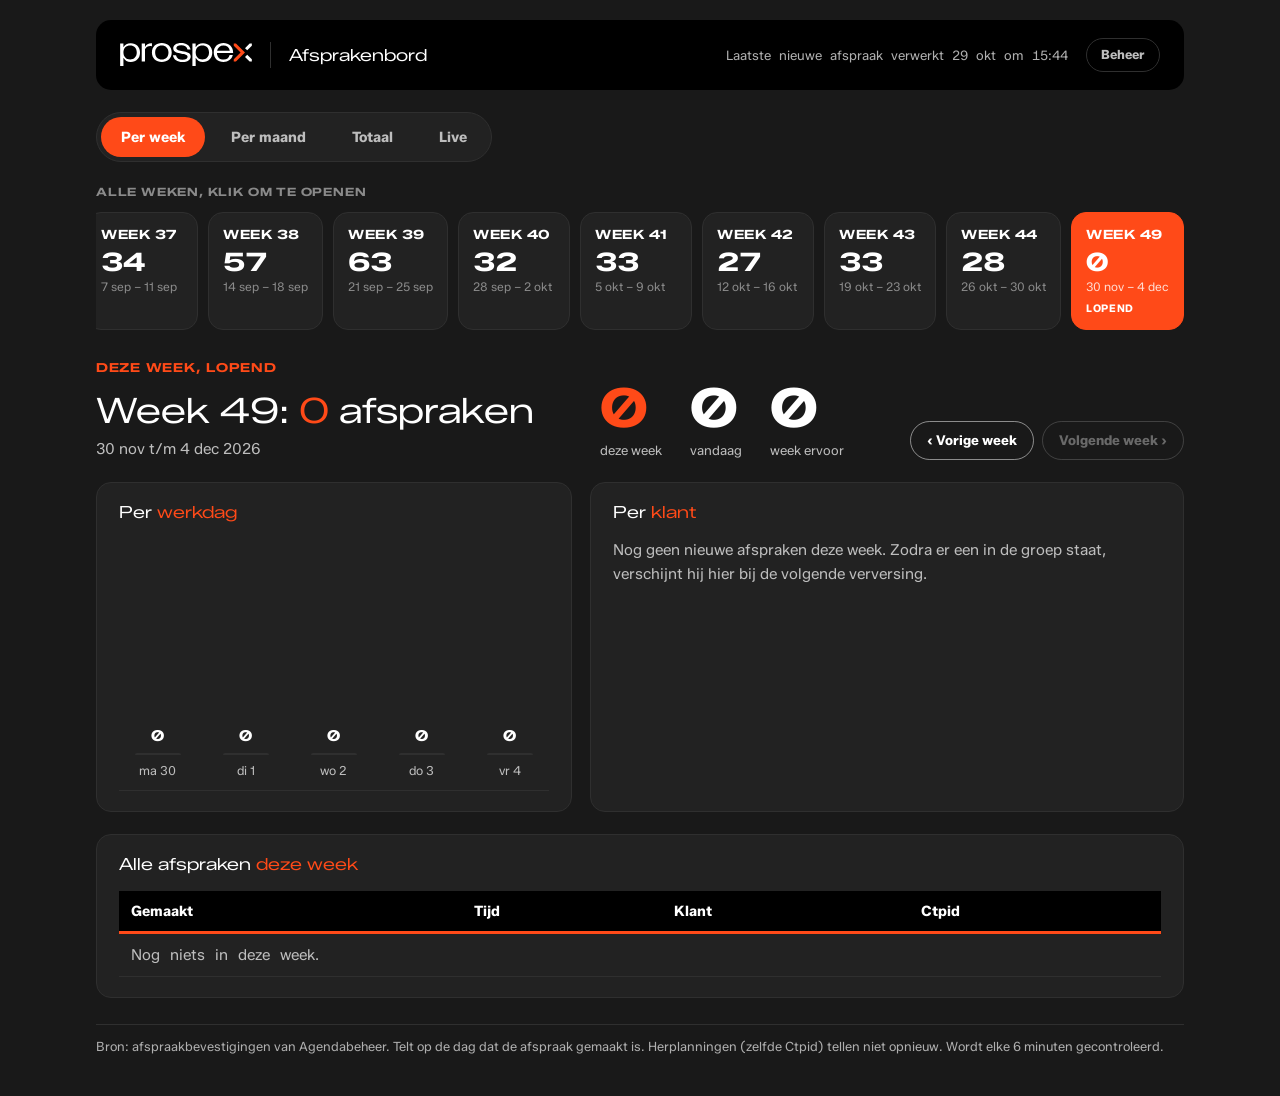
==== commit 1c6fa240: "Nieuwe afspraken 2026-10-29 15:44" ====
--- a/index.html
+++ b/index.html
@@ -652,7 +652,7 @@
 gekozen=startWeek();
 renderWeken();renderWeek();renderMeta();
 
-const DATA={"laatsteRun": "2026-10-29T15:37", "dagen": {"2026-01-06": [{"id": "<918a9907-b0be-42f9-b3d5-7b4b1d5af3b0@prospex.nl>", "tijd": "13:15", "klant": "PLGGR", "profiel": "Wesley Regtuit", "nummer": "456", "status": "telt", "onderwerp": "9275b26868ed"}, {"id": "<1e79075e-f9d2-4b85-a28e-c0409c525a82@prospex.nl>", "tijd": "14:08", "klant": "Evac", "profiel": "Boris Visser", "nummer": "315", "status": "telt", "onderwerp": "052f98c708ea"}], "2026-01-09": [{"id": "<da8866c3-09c9-4684-9865-a5f862ae1860@prospex.nl>", "tijd": "13:35", "klant": "Evac", "profiel": "Boris Visser", "nummer": "400", "status": "telt", "onderwerp": "8d65cfe9cab2"}, {"id": "<e6735204-1ca0-43f9-824e-d1045e4c1f37@prospex.nl>", "tijd": "14:25", "klant": "PLGGR", "profiel": "Wesley Regtuit", "nummer": "451", "status": "telt", "onderwerp": "b59c6109737b"}, {"id": "<2527e3c8-2289-496d-856c-724a1b996f4e@prospex.nl>", "tijd": "14:42", "klant": "PLGGR", "profiel": "Wesley Regtuit", "nummer": "399", "status": "telt", "onderwerp": "1e7128e43c4d"}], "2026-01-12": [{"id": "<21c1bc50-943e-4fd7-ad31-c3f398a5d76a@prospex.nl>", "tijd": "10:36", "klant": "PLGGR", "profiel": "Wesley Regtuit", "nummer": "457", "status": "telt", "onderwerp": "f8d8fb1b7b6c"}, {"id": "<99a0a766-6388-4a41-9d9c-f18bbe13a93e@prospex.nl>", "tijd": "12:05", "klant": "Evac", "profiel": "Boris Visser", "nummer": "394", "status": "telt", "onderwerp": "7bdf3b2b494a"}], "2026-01-13": [{"id": "<2a2928ae-bb77-460a-b3af-4ef6c753a331@prospex.nl>", "tijd": "09:20", "klant": "Evac", "profiel": "Boris Visser", "nummer": "204", "status": "telt", "onderwerp": "da0251c9965d"}, {"id": "<789c4a76-fd43-43d0-b783-cad94653321a@prospex.nl>", "tijd": "13:20", "klant": "Evac", "profiel": "Boris Visser", "nummer": "331", "status": "telt", "onderwerp": "eef98c487ae3"}, {"id": "<9d755f70-d5af-40ce-bf4a-9a87f72ce4a6@prospex.nl>", "tijd": "14:41", "klant": "Prospex", "profiel": "Pim Drupsteen", "nummer": "8575", "status": "telt", "onderwerp": "f24b1fc70c19"}], "2026-01-16": [{"id": "<44133a79-9746-4ba8-8a54-02bfbabaa4f1@prospex.nl>", "tijd": "09:37", "klant": "Evac", "profiel": "Boris Visser", "nummer": "328", "status": "telt", "onderwerp": "e79c02c1d4b6"}, {"id": "<cce908e9-92a9-4226-b00b-7dba78b33f56@prospex.nl>", "tijd": "10:46", "klant": "Prospex", "profiel": "Pim Drupsteen", "nummer": "8685", "status": "telt", "onderwerp": "0b99206f4936"}, {"id": "<f9ce0cee-b2b1-47d7-bb3b-c34d5f0f3f3d@prospex.nl>", "tijd": "11:32", "klant": "PLGGR", "profiel": "Wesley Regtuit", "nummer": "415", "status": "telt", "onderwerp": "5d9e04dbe914"}, {"id": "<4bf32ee3-906e-48da-8a0d-6a033b6e90a6@prospex.nl>", "tijd": "16:15", "klant": "Prospex", "profiel": "Pim", "nummer": "8165", "status": "telt", "onderwerp": "526868f29f47"}], "2026-01-19": [{"id": "<84067dd8-c20a-4d1a-b1f7-e1384e16278d@prospex.nl>", "tijd": "14:15", "klant": "PLGGR", "profiel": "Wesley Regtuit", "nummer": "432", "status": "telt", "onderwerp": "b95fcee3db9f"}, {"id": "<5adbf319-5d88-4101-92c7-541bc7f57e3f@prospex.nl>", "tijd": "15:01", "klant": "PLGGR", "profiel": "Wesley Regtuit", "nummer": "458", "status": "telt", "onderwerp": "c5ed8a25baec"}], "2026-01-20": [{"id": "<84ab8675-189b-44b8-b255-f6ded121ef4b@prospex.nl>", "tijd": "09:54", "klant": "SGS", "profiel": "Problem Owner", "nummer": "146", "status": "telt", "onderwerp": "5e8102f52332"}, {"id": "<d10a52cf-b17d-4e09-9593-5f3fe4198bf8@prospex.nl>", "tijd": "10:44", "klant": "Nowy Styl", "profiel": "Nowy Styl", "nummer": "1790", "status": "telt", "onderwerp": "eaf2e3ad2bb9"}, {"id": "<e430a81b-d352-498e-9b8e-ee88be70615b@prospex.nl>", "tijd": "15:08", "klant": "Evac", "profiel": "Boris Visser", "nummer": "124", "status": "telt", "onderwerp": "391e74e7fe76"}], "2026-01-21": [{"id": "<9f8e1ecc-a87a-49c3-8b57-04b7de4cea6f@prospex.nl>", "tijd": "10:32", "klant": "Elephant Parade", "profiel": "Citymarketing", "nummer": "193", "status": "telt", "onderwerp": "99b5126973cc"}, {"id": "<f5d299b9-53db-4035-8e2d-30485bf171e8@prospex.nl>", "tijd": "11:09", "klant": "Elephant Parade", "profiel": "Citymarketing", "nummer": "201", "status": "telt", "onderwerp": "89dc0eb131a7"}, {"id": "<4885cf3b-b242-4575-abf4-920096c69aa0@prospex.nl>", "tijd": "11:37", "klant": "Nowy Styl", "profiel": "Nowy Styl", "nummer": "1785", "status": "telt", "onderwerp": "ba25f43df24c"}, {"id": "<8f1660d9-425c-44d6-a032-ff81f0f08411@prospex.nl>", "tijd": "11:53", "klant": "Nowy Styl", "profiel": "Nowy Styl", "nummer": "1741", "status": "telt", "onderwerp": "29c251562cc9"}, {"id": "<a18bcafc-6a38-4fa8-b2ee-e3355e528a9b@prospex.nl>", "tijd": "16:46", "klant": "Worktobee", "profiel": "Dirk Jan Hildebrand", "nummer": "39", "status": "telt", "onderwerp": "73e394cd2e93"}, {"id": "<f7614009-27e3-4f05-b273-030138208804@prospex.nl>", "tijd": "17:11", "klant": "Worktobee", "profiel": "Dirk Jan Hildebrand", "nummer": "58", "status": "telt", "onderwerp": "732eff6f884b"}, {"id": "<b736d92d-62a5-4ff0-b20f-2ad0a32afa9d@prospex.nl>", "tijd": "17:21", "klant": "Worktobee", "profiel": "Dirk Jan Hildebrand", "nummer": "42", "status": "telt", "onderwerp": "6a29978790d2"}], "2026-01-22": [{"id": "<162aeca6-14af-41bb-9738-36bbd6284703@prospex.nl>", "tijd": "09:09", "klant": "Thorlux", "profiel": "Bram Dieltjens", "nummer": "1719", "status": "telt", "onderwerp": "aa130b45e1bd"}, {"id": "<9daaf231-e545-4cb1-89a4-a8f31126f244@prospex.nl>", "tijd": "09:12", "klant": "Evac", "profiel": "Boris Visser", "nummer": "419", "status": "telt", "onderwerp": "19ad665f0aec"}, {"id": "<80b16957-0e74-4112-ba4d-d67623c01be0@prospex.nl>", "tijd": "10:15", "klant": "Elephant Parade", "profiel": "Citymarketing", "nummer": "242", "status": "telt", "onderwerp": "9978b1da71cb"}, {"id": "<85f58c96-f5c6-43a8-a894-61104fe1b31e@prospex.nl>", "tijd": "16:05", "klant": "MAD-Quality", "profiel": "Ruud Kuil", "nummer": "72", "status": "telt", "onderwerp": "5d8b0b9fc581"}], "2026-01-23": [{"id": "<4af2783a-c8ab-411a-bcb2-20e810657004@prospex.nl>", "tijd": "09:50", "klant": "MAD-Quality", "profiel": "Ruud Kuil", "nummer": "87", "status": "telt", "onderwerp": "a206a15c65b9"}, {"id": "<cb00e575-15fb-4496-87a9-36ac0a577e99@prospex.nl>", "tijd": "10:14", "klant": "MAD-Quality", "profiel": "Ruud Kuil", "nummer": "90", "status": "telt", "onderwerp": "9ab7ec5d9367"}, {"id": "<9c569195-d090-4724-bb91-6dd0ce5d0b3c@prospex.nl>", "tijd": "11:13", "klant": "PLGGR", "profiel": "Wesley Regtuit", "nummer": "464", "status": "telt", "onderwerp": "313f0d66de4e"}, {"id": "<8ba75204-edfe-45e7-a03d-5bd284245449@prospex.nl>", "tijd": "11:45", "klant": "SGS", "profiel": "Problem Owner", "nummer": "139", "status": "telt", "onderwerp": "c4b1c342469f"}], "2026-01-26": [{"id": "<de5808c1-7452-4aa1-bf8e-43ea7712f503@prospex.nl>", "tijd": "12:11", "klant": "Energyhouse", "profiel": "Nikolai de Breet", "nummer": "2725", "status": "telt", "onderwerp": "862cad84c2b6"}, {"id": "<6eef4936-27f5-4db6-b7ef-13ed6294d1e2@prospex.nl>", "tijd": "14:38", "klant": "KPMG", "profiel": "Alexander Noordeloos", "nummer": "12", "status": "telt", "onderwerp": "e13676ccbcd9"}, {"id": "<93de3188-17aa-45a8-b83b-74175336fec2@prospex.nl>", "tijd": "15:03", "klant": "KPMG", "profiel": "Alexander Noordeloos", "nummer": "14", "status": "telt", "onderwerp": "50f916f07ae8"}], "2026-01-27": [{"id": "<753770a2-9bca-46a7-a559-568ffb46a85e@prospex.nl>", "tijd": "11:08", "klant": "Pregis", "profiel": "Nederlands", "nummer": "1373", "status": "telt", "onderwerp": "0291d9ddb672"}, {"id": "<a1bd6b79-b0bd-4cba-8159-7d922eb4890e@prospex.nl>", "tijd": "11:20", "klant": "Prospex", "profiel": "Roy Moehring", "nummer": "9614", "status": "telt", "onderwerp": "a6248ffe6d6a"}, {"id": "<ba4dcf56-04bc-43ea-860e-87b0baaf68c9@prospex.nl>", "tijd": "13:25", "klant": "Nowy Styl", "profiel": "Nowy Styl", "nummer": "1757", "status": "telt", "onderwerp": "0bca96a96109"}, {"id": "<60f38f49-6d7d-43c6-af6e-9fb972e26ded@prospex.nl>", "tijd": "14:04", "klant": "Prospex", "profiel": "Roy Moehring", "nummer": "9571", "status": "telt", "onderwerp": "2cddac903311"}, {"id": "<3b4de60c-d92e-423c-a74e-5c8016efb17c@prospex.nl>", "tijd": "15:07", "klant": "SGS", "profiel": "Problem Owner", "nummer": "175", "status": "telt", "onderwerp": "3a5198cc691b"}], "2026-01-28": [{"id": "<d43fe499-589b-4a4c-990b-c612bad0453f@prospex.nl>", "tijd": "10:38", "klant": "KPMG", "profiel": "Alexander Noordeloos", "nummer": "24", "status": "telt", "onderwerp": "13eed4311250"}, {"id": "<823d907f-afaf-4ae3-ae99-e71b2298ac05@prospex.nl>", "tijd": "11:36", "klant": "PLGGR", "profiel": "Wesley Regtuit", "nummer": "368", "status": "telt", "onderwerp": "2b5c80a97286"}, {"id": "<f9029676-c81d-480e-bddb-4ea93bd59c73@prospex.nl>", "tijd": "15:06", "klant": "Thorlux", "profiel": "Bram Dieltjens", "nummer": "1620", "status": "telt", "onderwerp": "7389c6525a19"}, {"id": "<5ab21ea5-4d2d-42e6-bc55-acb200fbea21@prospex.nl>", "tijd": "15:34", "klant": "MAD-Quality", "profiel": "Ruud Kuil", "nummer": "121", "status": "telt", "onderwerp": "85ae23e7c256"}], "2026-01-29": [{"id": "<c407e6d8-f4af-4df3-86c6-970c8600921e@prospex.nl>", "tijd": "09:33", "klant": "Prospex", "profiel": "Roy Moehring", "nummer": "8665", "status": "telt", "onderwerp": "ad5d5240d2f0"}, {"id": "<5ae7558f-82c8-4aa4-bc5c-b7acaae710be@prospex.nl>", "tijd": "09:44", "klant": "Evac", "profiel": "Boris Visser", "nummer": "452", "status": "telt", "onderwerp": "4ff1ae191ea7"}, {"id": "<2aa76bd9-075b-4851-b4f5-05595e6b528a@prospex.nl>", "tijd": "11:19", "klant": "Prospex", "profiel": "Roy Moehring", "nummer": "8689", "status": "telt", "onderwerp": "737418d86970"}, {"id": "<8fcd1a64-2d59-4d46-9d2b-bb19a6496664@prospex.nl>", "tijd": "11:23", "klant": "MAD-Quality", "profiel": "Ruud Kuil", "nummer": "133", "status": "telt", "onderwerp": "4fef4f4ed497"}, {"id": "<6c54eb50-14e2-48b4-8b51-0a4349426878@prospex.nl>", "tijd": "11:33", "klant": "Prospex", "profiel": "Roy Moehring", "nummer": "8697", "status": "telt", "onderwerp": "e36377c874dc"}, {"id": "<cce81259-4b55-4332-b729-8be49281a5be@prospex.nl>", "tijd": "11:52", "klant": "Prospex", "profiel": "Roy Moehring", "nummer": "8703", "status": "telt", "onderwerp": "f59776052f80"}, {"id": "<550f9e97-67e5-492d-ab0a-a0e0800ecfca@prospex.nl>", "tijd": "13:25", "klant": "Prospex", "profiel": "Roy Moehring", "nummer": "8661", "status": "telt", "onderwerp": "6f7dbf005f18"}, {"id": "<6ca06751-e2c7-43dd-856c-e59f8a57cb6e@prospex.nl>", "tijd": "14:26", "klant": "SGS", "profiel": "Problem Owner", "nummer": "148", "status": "telt", "onderwerp": "a48252ef4da4"}, {"id": "<4048bd7d-0d04-45e3-827d-2d945985dda8@prospex.nl>", "tijd": "14:36", "klant": "Evac", "profiel": "Boris Visser", "nummer": "482", "status": "telt", "onderwerp": "20292557238e"}, {"id": "<d7b20e11-1952-4a2a-ae36-b275b0c2d871@prospex.nl>", "tijd": "16:28", "klant": "KPMG", "profiel": "Alexander Noordeloos", "nummer": "30", "status": "telt", "onderwerp": "1d79dbb1ccbe"}, {"id": "<33b90bc9-6d9d-4717-a9c2-ae4e8f82b826@prospex.nl>", "tijd": "16:36", "klant": "KPMG", "profiel": "Alexander Noordeloos", "nummer": "1", "status": "telt", "onderwerp": "c3eb5a9af6cb"}, {"id": "<4a9cc4d2-9ba3-45ef-97f6-f69d70886737@prospex.nl>", "tijd": "16:48", "klant": "KPMG", "profiel": "Alexander Noordeloos", "nummer": "21", "status": "telt", "onderwerp": "46d4b95c0e18"}], "2026-01-30": [{"id": "<63c3e03d-204e-4abe-af61-103ab61744c6@prospex.nl>", "tijd": "09:23", "klant": "Energyhouse", "profiel": "Nikolai de Breet", "nummer": "2473", "status": "telt", "onderwerp": "393cee2bcf66"}, {"id": "<6e24f239-bd71-4251-a1fb-d5780def49d7@prospex.nl>", "tijd": "10:52", "klant": "Hovingh", "profiel": "Wilfred", "nummer": "19", "status": "telt", "onderwerp": "22417dd266e0"}, {"id": "<a00e6b57-b150-463c-8dd3-52442ff2b53f@prospex.nl>", "tijd": "12:49", "klant": "Nowy Styl", "profiel": "Nowy Styl", "nummer": "779", "status": "telt", "onderwerp": "527bed619d44"}, {"id": "<ac7ae2a8-f753-4cae-a05b-0438c364be1e@prospex.nl>", "tijd": "12:58", "klant": "Worktobee", "profiel": "Dirk Jan Hildebrand", "nummer": "213", "status": "telt", "onderwerp": "c686ae745a2b"}, {"id": "<efbbd28b-db76-48de-9cdb-8f2dbb32da54@prospex.nl>", "tijd": "13:10", "klant": "Thorlux", "profiel": "Bram Dieltjens", "nummer": "1073", "status": "telt", "onderwerp": "ab0c4c7178f6"}, {"id": "<3aace0cf-090e-403c-8bee-be1bd0cd2e16@prospex.nl>", "tijd": "13:32", "klant": "Worktobee", "profiel": "Dirk Jan Hildebrand", "nummer": "227", "status": "telt", "onderwerp": "66046b455b20"}, {"id": "<1dd78c5c-e05d-4b1b-957e-a6ca17d9939a@prospex.nl>", "tijd": "13:53", "klant": "Worktobee", "profiel": "Dirk Jan Hildebrand", "nummer": "230", "status": "telt", "onderwerp": "45f1df05522a"}, {"id": "<60b6e6e0-e463-4861-8201-bf20f8590485@prospex.nl>", "tijd": "14:15", "klant": "PLGGR", "profiel": "Wesley Regtuit", "nummer": "340", "status": "telt", "onderwerp": "6b814928025c"}, {"id": "<a2077c29-2c77-4d83-a843-5be1fb71c21b@prospex.nl>", "tijd": "14:43", "klant": "Prospex", "profiel": "Roy Moehring", "nummer": "8655", "status": "telt", "onderwerp": "2513e0908dd3"}, {"id": "<6ebc027b-67ed-4069-b274-158130aa2afa@prospex.nl>", "tijd": "14:55", "klant": "KPMG", "profiel": "Alexander Noordeloos", "nummer": "5", "status": "telt", "onderwerp": "3859280bc41c"}], "2026-02-02": [{"id": "<84035ae6-3839-4efd-b9a5-7c9705c719d0@prospex.nl>", "tijd": "11:04", "klant": "Energyhouse", "profiel": "Nikolai de Breet", "nummer": "3682", "status": "telt", "onderwerp": "085df27840c8"}, {"id": "<361332f9-a63c-4f28-9f4d-fb9f78d1250a@prospex.nl>", "tijd": "14:12", "klant": "KPMG", "profiel": "Alexander Noordeloos", "nummer": "6", "status": "telt", "onderwerp": "c037b5a1d91d"}, {"id": "<7d6f29ba-7412-42d7-9df4-d4b9157cb1f9@prospex.nl>", "tijd": "15:14", "klant": "Evac", "profiel": "Boris Visser", "nummer": "447", "status": "telt", "onderwerp": "4eb74cf5a5e0"}], "2026-02-03": [{"id": "<bb5de1a9-0cdb-42b3-a0d9-1d29140ac293@prospex.nl>", "tijd": "10:46", "klant": "SGS", "profiel": "Budget Owner", "nummer": "109", "status": "telt", "onderwerp": "a8495950f49f"}, {"id": "<d837f7f6-354a-40dc-836c-ccd77e62f161@prospex.nl>", "tijd": "11:06", "klant": "Prospex", "profiel": "Roy Moehring", "nummer": "9634", "status": "telt", "onderwerp": "8a2aa32b65db"}, {"id": "<c361602b-0e5f-433c-a397-0f9487a44855@prospex.nl>", "tijd": "13:16", "klant": "Prospex", "profiel": "Roy Moehring", "nummer": "8638", "status": "telt", "onderwerp": "13a7c6d35010"}, {"id": "<c931ae5f-a98b-4af7-b2f6-4550936e3268@prospex.nl>", "tijd": "13:20", "klant": "SGS", "profiel": "Problem Owner", "nummer": "191", "status": "telt", "onderwerp": "a866503474e9"}, {"id": "<8c395121-1c6b-4e7e-9868-637ed7ac81f7@prospex.nl>", "tijd": "13:22", "klant": "MAD-Quality", "profiel": "Ruud Kuil", "nummer": "175", "status": "telt", "onderwerp": "060aa6252172"}, {"id": "<fb315f6a-5dd8-4eed-aacf-9ed5ea218fa5@prospex.nl>", "tijd": "13:50", "klant": "Prospex", "profiel": "Roy Moehring", "nummer": "8501", "status": "telt", "onderwerp": "4f3150cc3cd0"}, {"id": "<7a59dffd-46c6-4d5d-8097-fdcdb7c5531b@prospex.nl>", "tijd": "13:53", "klant": "KPMG", "profiel": "Alexander Noordeloos", "nummer": "37", "status": "telt", "onderwerp": "50f448b5a43e"}, {"id": "<ee8a3804-cdd8-4246-b1a3-1d8616ec8f61@prospex.nl>", "tijd": "14:35", "klant": "Prospex", "profiel": "Roy Moehring", "nummer": "8702", "status": "telt", "onderwerp": "e9f9d455abd2"}], "2026-02-04": [{"id": "<6d932092-db15-4441-a021-d96bde351b14@prospex.nl>", "tijd": "10:13", "klant": "Elephant Parade", "profiel": "Wethouders", "nummer": "79", "status": "telt", "onderwerp": "6b1c752309ba"}, {"id": "<d0e91028-0714-49f9-b231-652391705060@prospex.nl>", "tijd": "11:58", "klant": "KPMG", "profiel": "Alexander Noordeloos", "nummer": "8", "status": "telt", "onderwerp": "e62123fc81f1"}, {"id": "<2e5a4753-0a77-4262-8ff5-5ed0e8207d8e@prospex.nl>", "tijd": "13:09", "klant": "Worktobee", "profiel": "Dirk Jan Hildebrand", "nummer": "245", "status": "telt", "onderwerp": "c89607464818"}, {"id": "<b5e96e1d-f88a-4cc2-868b-3bec70d0298a@prospex.nl>", "tijd": "14:40", "klant": "Hovingh", "profiel": "Wilfred", "nummer": "78", "status": "telt", "onderwerp": "693874aad0a6"}], "2026-02-05": [{"id": "<3a72b838-76b6-4f9c-bb62-ed52a9de1630@prospex.nl>", "tijd": "09:12", "klant": "Elephant Parade", "profiel": "Citymarketing", "nummer": "248", "status": "telt", "onderwerp": "341c1e177f3f"}, {"id": "<fdca0206-ef41-48ca-979d-2029fafd5938@prospex.nl>", "tijd": "09:50", "klant": "Elephant Parade", "profiel": "Citymarketing", "nummer": "264", "status": "telt", "onderwerp": "af99e8e84b12"}, {"id": "<3ff5e648-0a6d-4fab-8799-d6f68f325c45@prospex.nl>", "tijd": "10:20", "klant": "Elephant Parade", "profiel": "Citymarketing", "nummer": "275", "status": "telt", "onderwerp": "964b884fc035"}, {"id": "<b730a66b-11c9-4b67-aa2f-700da65fb197@prospex.nl>", "tijd": "13:27", "klant": "Prospex", "profiel": "Roy Moehring", "nummer": "9520", "status": "telt", "onderwerp": "65442bb7a57e"}], "2026-02-06": [{"id": "<e9dcc4a4-2c86-429d-8869-0bb12b646f44@prospex.nl>", "tijd": "09:17", "klant": "Prospex", "profiel": "Roy Moehring", "nummer": "3073", "status": "telt", "onderwerp": "efa18e800634"}, {"id": "<ccab7ef7-ec1b-4576-b7bb-6b939a98f8c0@prospex.nl>", "tijd": "10:48", "klant": "Prospex", "profiel": "Roy Beek", "nummer": "8009", "status": "telt", "onderwerp": "cbc46670c275"}, {"id": "<d77ba1b1-2776-45e1-8078-7ee258e3470e@prospex.nl>", "tijd": "10:51", "klant": "Thorlux", "profiel": "Bram Dieltjens", "nummer": "1801", "status": "telt", "onderwerp": "84948dfbc606"}, {"id": "<1f89406e-e776-4497-a6f3-e338e029ba94@prospex.nl>", "tijd": "13:35", "klant": "Thorlux", "profiel": "Bram Dieltjens", "nummer": "1803", "status": "telt", "onderwerp": "e915f37ac6f4"}, {"id": "<c25b88c2-73f2-4450-961b-03614bf66949@prospex.nl>", "tijd": "14:30", "klant": "Prospex", "profiel": "Roy Beek", "nummer": "7950", "status": "telt", "onderwerp": "3ee4da58c4f7"}], "2026-02-09": [{"id": "<bb3fc529-e2e3-4e19-9bb4-d741a8902426@prospex.nl>", "tijd": "09:26", "klant": "Elephant Parade", "profiel": "Citymarketing", "nummer": "212", "status": "telt", "onderwerp": "bc0bcfecd737"}, {"id": "<72a61d06-15fd-4743-a763-996d105f89af@prospex.nl>", "tijd": "11:22", "klant": "Elephant Parade", "profiel": "Citymarketing", "nummer": "304", "status": "telt", "onderwerp": "a47618e4372f"}], "2026-02-10": [{"id": "<72860ff1-deb7-4090-ae0f-9dac7ce54588@prospex.nl>", "tijd": "12:54", "klant": "Prospex", "profiel": "Roy Moehring", "nummer": "9632", "status": "telt", "onderwerp": "c84cf7dcde86"}], "2026-02-11": [{"id": "<7a264d7c-6b34-4a66-88c5-e371c6ba62ab@prospex.nl>", "tijd": "11:00", "klant": "Thorlux", "profiel": "Bram Dieltjens", "nummer": "1718", "status": "telt", "onderwerp": "f24a57c2949d"}, {"id": "<e95d99b0-0313-455c-9940-52986ca1e99c@prospex.nl>", "tijd": "11:18", "klant": "Thorlux", "profiel": "Bram Dieltjens", "nummer": "1314", "status": "telt", "onderwerp": "4501eeed651e"}, {"id": "<261bf8d5-3765-44fb-91f0-e5b744acab91@prospex.nl>", "tijd": "11:50", "klant": "PLGGR", "profiel": "Wesley Regtuit", "nummer": "372", "status": "telt", "onderwerp": "4d091ab4f956"}, {"id": "<73a94659-3004-427b-b054-47e38c568fff@prospex.nl>", "tijd": "12:26", "klant": "Energyhouse", "profiel": "Nikolai de Breet", "nummer": "3076", "status": "telt", "onderwerp": "d2c9a769a1ef"}, {"id": "<a6fc95c1-e3cc-449c-be37-1b514f67e1c3@prospex.nl>", "tijd": "14:38", "klant": "Bertsch", "profiel": "Carl Brenninkmeijer", "nummer": "309", "status": "telt", "onderwerp": "770f832b8e6c"}], "2026-02-12": [{"id": "<82c917b2-5cb9-438b-95f6-f2ca3831bdfe@prospex.nl>", "tijd": "09:40", "klant": "SGS", "profiel": "Problem Owner", "nummer": "154", "status": "telt", "onderwerp": "fa4a35caffa5"}, {"id": "<4830479e-698d-47bd-b5e5-b9f9e077b947@prospex.nl>", "tijd": "10:26", "klant": "SGS", "profiel": "Problem Owner", "nummer": "94", "status": "telt", "onderwerp": "f9d69ccf6579"}, {"id": "<cc131f94-175a-4355-9286-6900100fd5aa@prospex.nl>", "tijd": "10:36", "klant": "Elephant Parade", "profiel": "Citymarketing", "nummer": "266", "status": "telt", "onderwerp": "1d5d718fd313"}, {"id": "<6a02e751-ec9f-4ee1-b6ce-ff15b44c3b0c@prospex.nl>", "tijd": "11:37", "klant": "Elephant Parade", "profiel": "Citymarketing", "nummer": "245", "status": "telt", "onderwerp": "309657616616"}, {"id": "<d86ac184-0a02-41a1-b332-5031dff9e568@prospex.nl>", "tijd": "12:43", "klant": "Thorlux", "profiel": "Bram Dieltjens", "nummer": "1114", "status": "telt", "onderwerp": "701aaf831aca"}, {"id": "<aca020ad-e7dd-4302-aa0d-14cbd2199ed2@prospex.nl>", "tijd": "16:10", "klant": "Bertsch", "profiel": "Carl Brenninkmeijer", "nummer": "300", "status": "telt", "onderwerp": "aac7a2d243b4"}], "2026-02-13": [{"id": "<140d4cb5-4cfc-4b42-a190-f90fffdc17cb@prospex.nl>", "tijd": "08:59", "klant": "Energyhouse", "profiel": "Nikolai de Breet", "nummer": "2580", "status": "telt", "onderwerp": "91034abbfe6b"}, {"id": "<6cfae3e1-cae4-4cab-b469-2a9b1b8d2d62@prospex.nl>", "tijd": "09:31", "klant": "Evac", "profiel": "Boris Visser", "nummer": "495", "status": "telt", "onderwerp": "574b9f72f1c0"}, {"id": "<353e4f10-6917-4409-b870-a6b535ad1447@prospex.nl>", "tijd": "12:04", "klant": "Elephant Parade", "profiel": "Citymarketing", "nummer": "257", "status": "telt", "onderwerp": "510a6b0fcec5"}, {"id": "<5f9ccdcd-0eac-46d6-ad0d-e74df0d25c00@prospex.nl>", "tijd": "12:30", "klant": "Elephant Parade", "profiel": "Citymarketing", "nummer": "211", "status": "telt", "onderwerp": "887eb13a1d30"}, {"id": "<8720a010-8711-42da-bf63-cba2d7c87665@prospex.nl>", "tijd": "12:38", "klant": "Thorlux", "profiel": "Bram Dieltjens", "nummer": "1832", "status": "telt", "onderwerp": "f6df26a4ccf7"}, {"id": "<1cd65355-abac-4716-a2b8-18d78db8aa5e@prospex.nl>", "tijd": "13:49", "klant": "Hovingh", "profiel": "Jordi - NL", "nummer": "30208", "status": "telt", "onderwerp": "ef40bf320b70"}, {"id": "<372b6a4a-c03a-4731-842b-48725c0017ff@prospex.nl>", "tijd": "15:19", "klant": "Thorlux", "profiel": "Bram Dieltjens", "nummer": "1838", "status": "telt", "onderwerp": "32cc9c58ccf4"}], "2026-02-16": [{"id": "<b7d72e9f-b276-471a-afb2-1ffdaa70fd88@prospex.nl>", "tijd": "10:08", "klant": "Elephant Parade", "profiel": "Citymarketing", "nummer": "241", "status": "telt", "onderwerp": "9fd5e44ecfef"}, {"id": "<c8f64d8e-a73e-4164-be55-ac88dfe918c4@prospex.nl>", "tijd": "11:49", "klant": "Elephant Parade", "profiel": "Citymarketing", "nummer": "222", "status": "telt", "onderwerp": "0d8a0868fcc3"}, {"id": "<d49a0bdd-c654-4de5-a308-d4f76a2d9c93@prospex.nl>", "tijd": "14:25", "klant": "SGS", "profiel": "Budget Owner", "nummer": "213", "status": "telt", "onderwerp": "b70f0694de6d"}], "2026-02-17": [{"id": "<aacc12d5-2418-4dc4-b92c-a3c419ca6871@prospex.nl>", "tijd": "09:29", "klant": "Aranea", "profiel": "José Rebelo", "nummer": "6", "status": "telt", "onderwerp": "468c58372954"}, {"id": "<d147ec89-5b08-4b47-bade-a623f697fe1d@prospex.nl>", "tijd": "11:04", "klant": "Aranea", "profiel": "José Rebelo", "nummer": "36", "status": "telt", "onderwerp": "dfa3dc9a35a3"}, {"id": "<584fb934-3cf9-40af-97f7-aedc09b5e538@prospex.nl>", "tijd": "13:31", "klant": "SGS", "profiel": "Problem Owner", "nummer": "169", "status": "telt", "onderwerp": "d628a50e1e3b"}, {"id": "<0c52f69c-e42e-4200-8894-29056905aed7@prospex.nl>", "tijd": "13:53", "klant": "Prospex", "profiel": "Pim", "nummer": "574", "status": "telt", "onderwerp": "f3f811d0c901"}, {"id": "<b23d7779-c487-4ac5-9d66-a774978ceb01@prospex.nl>", "tijd": "14:13", "klant": "Touch", "profiel": "Kevin Martens", "nummer": "423", "status": "telt", "onderwerp": "8e1faecfacfe"}, {"id": "<676c607d-0f55-4b63-a1e7-b9faf7caa096@prospex.nl>", "tijd": "16:08", "klant": "MAD-Quality", "profiel": "Ruud Kuil", "nummer": "126", "status": "telt", "onderwerp": "61a473a0b063"}], "2026-02-18": [{"id": "<f03feba6-73e2-47df-a9db-0aa8de8a10ce@prospex.nl>", "tijd": "11:55", "klant": "Nowy Styl", "profiel": "Nowy Styl", "nummer": "1666", "status": "telt", "onderwerp": "b30b3eaea3f4"}, {"id": "<252f008f-214d-490c-9673-b2f0b4e4eacc@prospex.nl>", "tijd": "16:01", "klant": "Thorlux", "profiel": "Bram Dieltjens", "nummer": "1781", "status": "telt", "onderwerp": "117cb1be7e0c"}], "2026-02-19": [{"id": "<ba881634-646f-422a-a92d-abbc1671b042@prospex.nl>", "tijd": "09:52", "klant": "Elephant Parade", "profiel": "Wethouders", "nummer": "50", "status": "telt", "onderwerp": "cdc07a9115a8"}, {"id": "<1a588b91-00cb-4684-8af8-9aa08bf3f5c3@prospex.nl>", "tijd": "10:08", "klant": "Aranea", "profiel": "Hans Rombouts", "nummer": "55", "status": "telt", "onderwerp": "31829dae0eb8"}, {"id": "<479b15c0-63d7-4b4c-bd8c-393fe19d6b2f@prospex.nl>", "tijd": "10:41", "klant": "Tible", "profiel": "Wiebe van Leeuwen", "nummer": "43", "status": "telt", "onderwerp": "fcd6809521fb"}, {"id": "<89219177-c906-4687-b0f3-9fefd5d68279@prospex.nl>", "tijd": "10:44", "klant": "Aranea", "profiel": "Hans Rombouts", "nummer": "65", "status": "telt", "onderwerp": "ffce26bb63c7"}, {"id": "<786fb614-59b9-46c8-af7a-f8aca01bc971@prospex.nl>", "tijd": "12:15", "klant": "Bertsch", "profiel": "Carl Brenninkmeijer", "nummer": "313", "status": "telt", "onderwerp": "50c9dec03975"}, {"id": "<2431c7ca-571d-4a49-8a2f-fbb16dd12adf@prospex.nl>", "tijd": "14:08", "klant": "Touch", "profiel": "Kevin Martens", "nummer": "243", "status": "telt", "onderwerp": "a1b214e53553"}], "2026-02-20": [{"id": "<cc48d140-e34d-4f6f-8a68-4694b3ea836f@prospex.nl>", "tijd": "10:16", "klant": "Isolatiespecialist", "profiel": "Tom Verzellenberg", "nummer": "49", "status": "telt", "onderwerp": "feab53825352"}, {"id": "<3060e431-8d99-4780-b86d-ecb44dbec290@prospex.nl>", "tijd": "10:27", "klant": "Evac", "profiel": "Boris Visser", "nummer": "616", "status": "telt", "onderwerp": "dc98022870dd"}, {"id": "<3ff418d2-46b2-4aeb-8d18-5414d9b21d46@prospex.nl>", "tijd": "10:33", "klant": "Isolatiespecialist", "profiel": "Tom Verzellenberg", "nummer": "50", "status": "telt", "onderwerp": "e854a11f6e3b"}, {"id": "<5120ab5f-d861-47cd-8c44-55063110d865@prospex.nl>", "tijd": "10:57", "klant": "Tible", "profiel": "Wiebe van Leeuwen", "nummer": "25", "status": "telt", "onderwerp": "68c2a1d6a4ad"}, {"id": "<4a10389c-2b9b-4ecd-9c65-92c38010df1a@prospex.nl>", "tijd": "11:10", "klant": "Isolatiespecialist", "profiel": "Tom Verzellenberg", "nummer": "61", "status": "telt", "onderwerp": "e998300d98e8"}, {"id": "<0cce7576-bfcd-4c6e-acda-daa508c956f3@prospex.nl>", "tijd": "12:09", "klant": "PLGGR", "profiel": "Wesley Regtuit", "nummer": "455", "status": "telt", "onderwerp": "bf43ac45ae34"}, {"id": "<a2c08b9d-5582-4f65-89e0-4b6f9f23f0c0@prospex.nl>", "tijd": "12:25", "klant": "Isolatiespecialist", "profiel": "Tom Verzellenberg", "nummer": "113", "status": "telt", "onderwerp": "9cdea025391d"}, {"id": "<da48cc70-359d-457f-9c88-acfd29d8808e@prospex.nl>", "tijd": "14:07", "klant": "PLGGR", "profiel": "Stefan Broek", "nummer": "563", "status": "telt", "onderwerp": "aede52f2cf21"}, {"id": "<5e4b33f8-aafc-4ceb-9571-37a5512005d4@prospex.nl>", "tijd": "14:54", "klant": "PLGGR", "profiel": "Wesley Regtuit", "nummer": "423", "status": "telt", "onderwerp": "cf2ed3d5a2aa"}], "2026-02-23": [{"id": "<c56fd333-07e3-43e8-af87-fbb485899142@prospex.nl>", "tijd": "09:32", "klant": "Touch", "profiel": "Kevin Martens", "nummer": "471", "status": "telt", "onderwerp": "f41c8dfb15c6"}, {"id": "<c15b4282-ad6e-4e1e-90ef-8213ee1fa6c4@prospex.nl>", "tijd": "10:45", "klant": "Thorlux", "profiel": "Bram Dieltjens", "nummer": "1872", "status": "telt", "onderwerp": "2f3f541352f9"}, {"id": "<2458d22f-38b4-49d9-8336-3c6a8f876d53@prospex.nl>", "tijd": "11:24", "klant": "SGS", "profiel": "Budget Owner", "nummer": "239", "status": "telt", "onderwerp": "78ee6770de86"}, {"id": "<0eca6634-8a57-43fa-87b0-ea1d7ed8cfc3@prospex.nl>", "tijd": "11:38", "klant": "Isolatiespecialist", "profiel": "Tom Verzellenberg", "nummer": "11", "status": "telt", "onderwerp": "1b3985b070e5"}, {"id": "<b32b03b3-a184-4a72-baaf-cdc4d20ec92d@prospex.nl>", "tijd": "12:27", "klant": "Isolatiespecialist", "profiel": "Tom Verzellenberg", "nummer": "20", "status": "telt", "onderwerp": "702056704b7f"}], "2026-02-24": [{"id": "<ad820f54-7779-441a-a9b6-61dd47bdc825@prospex.nl>", "tijd": "09:33", "klant": "Aranea", "profiel": "José Rebelo", "nummer": "47", "status": "telt", "onderwerp": "2a1a12423f51"}, {"id": "<8d5775c5-9bab-4816-bdae-8b579865b050@prospex.nl>", "tijd": "10:23", "klant": "Aranea", "profiel": "Hans Rombouts", "nummer": "61", "status": "telt", "onderwerp": "468dfc60b455"}, {"id": "<6dedb89c-0ff6-458b-973a-1e0201a38aa2@prospex.nl>", "tijd": "10:44", "klant": "PLGGR", "profiel": "Stefan Broek", "nummer": "577", "status": "telt", "onderwerp": "ff5601572705"}, {"id": "<185f46c9-1963-4c23-9531-b05df931ee95@prospex.nl>", "tijd": "10:48", "klant": "Aranea", "profiel": "Hans Rombouts", "nummer": "77", "status": "telt", "onderwerp": "e15ba7a5024d"}, {"id": "<f4b1145a-39ce-47d7-8149-9151e3e2a82a@prospex.nl>", "tijd": "11:33", "klant": "Touch", "profiel": "Kevin Martens", "nummer": "445", "status": "telt", "onderwerp": "d83a5a127ed4"}, {"id": "<20cea03e-bcce-49b1-a813-7430e0a14fb6@prospex.nl>", "tijd": "12:18", "klant": "Touch", "profiel": "Kevin Martens", "nummer": "610", "status": "telt", "onderwerp": "4c6e8157dd45"}], "2026-02-25": [{"id": "<70bce579-0623-4895-b47a-0595590993d6@prospex.nl>", "tijd": "09:08", "klant": "Aranea", "profiel": "José Rebelo", "nummer": "44", "status": "telt", "onderwerp": "04f32057f860"}, {"id": "<26262cfe-7791-4357-91e2-3044c1a3b77c@prospex.nl>", "tijd": "10:09", "klant": "Aranea", "profiel": "Hans Rombouts", "nummer": "90", "status": "telt", "onderwerp": "1d112538bb00"}, {"id": "<772ed5bb-1fda-4f10-9fb7-b3088456c54f@prospex.nl>", "tijd": "10:52", "klant": "Aranea", "profiel": "Hans Rombouts", "nummer": "75", "status": "telt", "onderwerp": "df655c4c2c5f"}, {"id": "<cd7c51e2-4f26-406c-ae8e-472e2152f68a@prospex.nl>", "tijd": "16:18", "klant": "Vaneigens", "profiel": "Boudewijn Wildeman", "nummer": "24", "status": "telt", "onderwerp": "a4d839144c54"}], "2026-02-26": [{"id": "<90603899-80c1-4f6c-8ae1-9a2994ab49d7@prospex.nl>", "tijd": "09:37", "klant": "Vaneigens", "profiel": "Boudewijn Wildeman", "nummer": "32", "status": "telt", "onderwerp": "b8a529abc2dc"}, {"id": "<01ae770f-0163-4010-a5bc-10338de1c773@prospex.nl>", "tijd": "13:34", "klant": "Evac", "profiel": "Boris Visser", "nummer": "448", "status": "telt", "onderwerp": "ec8930a0e3e1"}, {"id": "<8b7f8894-fc3b-4e20-b7dc-a4d9170c22df@prospex.nl>", "tijd": "15:14", "klant": "Evac", "profiel": "Boris Visser", "nummer": "95", "status": "telt", "onderwerp": "20292557238e"}], "2026-02-27": [{"id": "<4e2e4337-1a63-47bf-b1f4-0ff488dc4b17@prospex.nl>", "tijd": "10:36", "klant": "MAD-Quality", "profiel": "Ruud Kuil", "nummer": "140", "status": "telt", "onderwerp": "41d32af6e95c"}, {"id": "<effb9061-790a-4bf0-bd4c-670fe1d4f28f@prospex.nl>", "tijd": "11:39", "klant": "Touch", "profiel": "Kevin Martens", "nummer": "585", "status": "telt", "onderwerp": "e27d65b41b7a"}, {"id": "<f355f8ef-7f75-4d41-9ad1-78f348ab5435@prospex.nl>", "tijd": "12:52", "klant": "Touch", "profiel": "Kevin Martens", "nummer": "602", "status": "telt", "onderwerp": "b12cfdfe9ce1"}, {"id": "<9b6d3a5e-aec0-431c-81d5-983839d257a8@prospex.nl>", "tijd": "13:46", "klant": "Energyhouse", "profiel": "Nikolai de Breet", "nummer": "3822", "status": "telt", "onderwerp": "6678a5151950"}], "2026-03-02": [{"id": "<4aceefed-fca8-4381-8fdc-54f8c82e7430@prospex.nl>", "tijd": "09:00", "klant": "Hovingh", "profiel": "Wilfred", "nummer": "13", "status": "telt", "onderwerp": "b4adf92213c1"}, {"id": "<8a45f364-b37b-4263-be71-b09f1801c55d@prospex.nl>", "tijd": "09:23", "klant": "Hovingh", "profiel": "Wilfred", "nummer": "77", "status": "telt", "onderwerp": "eaed24cd592c"}, {"id": "<c2116198-b18f-47f0-8f8c-aa77579af663@prospex.nl>", "tijd": "10:39", "klant": "Aranea", "profiel": "Hans Rombouts", "nummer": "120", "status": "telt", "onderwerp": "6d895b88f377"}, {"id": "<3bc08b1a-831f-4002-a1cc-d9c194f65ca4@prospex.nl>", "tijd": "10:50", "klant": "Aranea", "profiel": "Hans Rombouts", "nummer": "121", "status": "telt", "onderwerp": "b3261f330205"}, {"id": "<f8cd551b-bb2b-4e44-b9f6-40092080e65c@prospex.nl>", "tijd": "11:32", "klant": "Evac", "profiel": "Boris Visser", "nummer": "510", "status": "telt", "onderwerp": "13e565ef1f56"}, {"id": "<c39f9dfa-6eb0-48ee-b6f4-dc8604fbf3ac@prospex.nl>", "tijd": "12:48", "klant": "Aranea", "profiel": "Hans Rombouts", "nummer": "125", "status": "telt", "onderwerp": "39b9bdccd1ca"}, {"id": "<c98e8878-9c75-43de-ba4c-a94646c08d03@prospex.nl>", "tijd": "13:53", "klant": "Vaneigens", "profiel": "Boudewijn Wildeman", "nummer": "22", "status": "telt", "onderwerp": "db8d17161280"}, {"id": "<e7d961d8-7cb8-467a-b91d-e2844a6f78b4@prospex.nl>", "tijd": "14:18", "klant": "Evac", "profiel": "Boris Visser", "nummer": "562", "status": "telt", "onderwerp": "8cd1c4eb2af3"}, {"id": "<e70be4f6-17d5-4248-9099-936227917038@prospex.nl>", "tijd": "14:44", "klant": "Thorlux", "profiel": "Bram Dieltjens", "nummer": "1492", "status": "telt", "onderwerp": "ee975b76504f"}], "2026-03-03": [{"id": "<904253da-6480-42db-8f82-6694b88bf8d3@prospex.nl>", "tijd": "09:05", "klant": "Nowy Styl", "profiel": "Nowy Styl", "nummer": "1869", "status": "telt", "onderwerp": "3611ce0f36cd"}, {"id": "<c7e36a61-1ae4-4298-b9f9-5aec9d4e2e1e@prospex.nl>", "tijd": "12:04", "klant": "Vaneigens", "profiel": "Boudewijn Wildeman", "nummer": "23", "status": "telt", "onderwerp": "29ec081609a8"}, {"id": "<cc2c40a3-0dc9-4b9d-99e8-a97e495c35ea@prospex.nl>", "tijd": "13:25", "klant": "Aranea", "profiel": "Hans Rombouts", "nummer": "132", "status": "telt", "onderwerp": "0aff9db4673c"}, {"id": "<6756b0d3-fb68-4096-a11f-83b6f8615479@prospex.nl>", "tijd": "13:47", "klant": "SGS", "profiel": "Problem Owner", "nummer": "205", "status": "telt", "onderwerp": "d946e2efc854"}, {"id": "<c76106d0-e991-4401-9fe0-3489fdc2091a@prospex.nl>", "tijd": "20:16", "klant": "Prospex", "profiel": "Roy", "nummer": "814", "status": "telt", "onderwerp": "e29c883649f3"}], "2026-03-04": [{"id": "<44e39e26-84a6-47f1-a55f-efb145557673@prospex.nl>", "tijd": "10:26", "klant": "Nowy Styl", "profiel": "Nowy Styl", "nummer": "1926", "status": "telt", "onderwerp": "e9bad4f7ed28"}, {"id": "<511bbc07-060e-4204-a491-1bcbb508f4f8@prospex.nl>", "tijd": "11:51", "klant": "Aranea", "profiel": "Hans Rombouts", "nummer": "151", "status": "telt", "onderwerp": "0708ddd95eec"}, {"id": "<e8004a78-1fc7-4a85-b71a-08c9230f3abc@prospex.nl>", "tijd": "14:10", "klant": "Prospex", "profiel": "Roy", "nummer": "897", "status": "telt", "onderwerp": "8678b0782ea2"}], "2026-03-05": [{"id": "<29047823-beaa-4ae9-94f1-d1e9bc8f4954@prospex.nl>", "tijd": "09:26", "klant": "Prospex", "profiel": "Roy", "nummer": "929", "status": "telt", "onderwerp": "2e2e21832159"}, {"id": "<c49665f4-93af-4e00-9904-127087028efa@prospex.nl>", "tijd": "09:43", "klant": "Tible", "profiel": "Merijn Boom", "nummer": "113", "status": "telt", "onderwerp": "8a247d26a5bb"}, {"id": "<72b831e2-3a30-4195-bcb6-620228dcca37@prospex.nl>", "tijd": "10:56", "klant": "Vaneigens", "profiel": "Boudewijn Wildeman", "nummer": "58", "status": "telt", "onderwerp": "da577365f43c"}, {"id": "<670701a8-c3d8-42b6-ac24-811686c173e7@prospex.nl>", "tijd": "11:08", "klant": "Vaneigens", "profiel": "Boudewijn Wildeman", "nummer": "39", "status": "telt", "onderwerp": "ff4673ab0971"}, {"id": "<54248f90-6876-4690-b0a0-38d494c23614@prospex.nl>", "tijd": "14:46", "klant": "Energyhouse", "profiel": "Nikolai de Breet", "nummer": "3396", "status": "telt", "onderwerp": "753b5294711b"}, {"id": "<2443b8f2-d3b2-413f-8da9-53aa4d5d9445@prospex.nl>", "tijd": "14:48", "klant": "Energyhouse", "profiel": "Nikolai de Breet", "nummer": "3390", "status": "telt", "onderwerp": "0e5c17ad0bb5"}, {"id": "<e137a09a-21f2-4fb1-b716-f6af33438edb@prospex.nl>", "tijd": "14:53", "klant": "Tible", "profiel": "Merijn Boom", "nummer": "104", "status": "telt", "onderwerp": "94e4491d6a03"}], "2026-03-06": [{"id": "<20948d3c-6947-43f9-a35a-63ac897f2994@prospex.nl>", "tijd": "11:06", "klant": "Touch", "profiel": "Rick van Hoorn", "nummer": "664", "status": "telt", "onderwerp": "e3b1a90ed4c6"}, {"id": "<9d19f415-1a3a-48f1-9301-29dfbb0d091d@prospex.nl>", "tijd": "12:12", "klant": "Touch", "profiel": "Rick van Hoorn", "nummer": "652", "status": "telt", "onderwerp": "becddc727840"}, {"id": "<5c262c3c-bb06-4939-86df-c1ff0732193e@prospex.nl>", "tijd": "12:29", "klant": "Touch", "profiel": "Rick van Hoorn", "nummer": "679", "status": "telt", "onderwerp": "92ea68704276"}, {"id": "<012373f6-c022-4ef0-9a4b-aff6e55b71ad@prospex.nl>", "tijd": "12:40", "klant": "Hovingh", "profiel": "Wilfred", "nummer": "439", "status": "telt", "onderwerp": "51edc7256418"}, {"id": "<28a0d39a-78f7-444d-b720-bd7a439e2660@prospex.nl>", "tijd": "13:58", "klant": "SGS", "profiel": "Budget Owner", "nummer": "253", "status": "telt", "onderwerp": "dfbdb774b073"}, {"id": "<35467220-b7e8-4007-b20c-d75fc12e781d@prospex.nl>", "tijd": "14:14", "klant": "Evac", "profiel": "Boris Visser", "nummer": "620", "status": "telt", "onderwerp": "807b05def7f9"}, {"id": "<e0b8baa5-de89-4de5-81a9-06b0040167a4@prospex.nl>", "tijd": "15:16", "klant": "PLGGR", "profiel": "Stefan Broek", "nummer": "625", "status": "telt", "onderwerp": "b10d1418c2f1"}], "2026-03-09": [{"id": "<643fcff8-f465-418a-8518-4bbd282ae1ed@prospex.nl>", "tijd": "09:58", "klant": "Touch", "profiel": "Vinny Truvnev", "nummer": "757", "status": "telt", "onderwerp": "f2945ece797f"}, {"id": "<412861b5-ade0-4e2b-a567-b8554001b61e@prospex.nl>", "tijd": "12:37", "klant": "Aranea", "profiel": "Hans Rombouts", "nummer": "158", "status": "telt", "onderwerp": "e743bbe2a639"}, {"id": "<0f1ed87c-c781-4756-842a-7447e22f1df9@prospex.nl>", "tijd": "13:13", "klant": "Aranea", "profiel": "Hans Rombouts", "nummer": "88", "status": "telt", "onderwerp": "aca40b0c79de"}, {"id": "<1b41a7f6-f66b-47a5-8d82-1b9e37764a46@prospex.nl>", "tijd": "14:04", "klant": "Touch", "profiel": "Rick van Hoorn", "nummer": "682", "status": "telt", "onderwerp": "0704374f52f8"}, {"id": "<bd178d9c-5991-4f58-b14a-820e8c180c00@prospex.nl>", "tijd": "14:04", "klant": "Touch", "profiel": "Rick van Hoorn", "nummer": "698", "status": "telt", "onderwerp": "93172d23fed2"}, {"id": "<2d07a1a6-4abe-4c57-b4ab-7979c862cd77@prospex.nl>", "tijd": "16:52", "klant": "SGS", "profiel": "Budget Owner", "nummer": "236", "status": "telt", "onderwerp": "6e3ff0a6a420"}], "2026-03-10": [{"id": "<09ba13be-82cb-4b5e-a100-224bc27cb094@prospex.nl>", "tijd": "09:46", "klant": "Prospex", "profiel": "Pim", "nummer": "639", "status": "telt", "onderwerp": "ff91c07cad6b"}, {"id": "<cd9bef72-419b-46d8-87cb-26792c5e00ff@prospex.nl>", "tijd": "10:53", "klant": "SGS", "profiel": "Problem Owner", "nummer": "165", "status": "telt", "onderwerp": "5600864fb500"}, {"id": "<bf10cb99-5876-47d7-983d-094ba6144887@prospex.nl>", "tijd": "12:58", "klant": "Isolatiespecialist", "profiel": "Tom Verzellenberg", "nummer": "257", "status": "telt", "onderwerp": "f4348d2c2fd0"}, {"id": "<824fa4dd-362d-4edf-ae12-fd34aaf91fdb@prospex.nl>", "tijd": "13:38", "klant": "PLGGR", "profiel": "Stefan Broek", "nummer": "627", "status": "telt", "onderwerp": "c38cd38877ec"}, {"id": "<6bee0671-ae0b-4a91-9cff-253c4731740b@prospex.nl>", "tijd": "15:04", "klant": "SGS", "profiel": "Problem Owner", "nummer": "143", "status": "telt", "onderwerp": "fb72d8969557"}, {"id": "<472a737e-8014-4117-892f-d0698dbc4fc5@prospex.nl>", "tijd": "16:37", "klant": "Tible", "profiel": "Merijn Boom", "nummer": "139", "status": "telt", "onderwerp": "c68e0660fd5b"}], "2026-03-11": [{"id": "<a12493ce-4ce3-4496-b238-20c377ba752f@prospex.nl>", "tijd": "09:31", "klant": "Prospex", "profiel": "Pim", "nummer": "642", "status": "telt", "onderwerp": "469b3f032a57"}, {"id": "<3d41864b-71bd-44e4-a19d-2c8b8e8fc4ab@prospex.nl>", "tijd": "12:18", "klant": "Bertsch", "profiel": "Carl Brenninkmeijer", "nummer": "298", "status": "telt", "onderwerp": "3373840fbed2"}, {"id": "<d9d0a5f3-ac55-4027-8626-51a927477c9c@prospex.nl>", "tijd": "12:21", "klant": "Hovingh", "profiel": "Wilfred", "nummer": "436", "status": "telt", "onderwerp": "09e937d3c2a5"}, {"id": "<7ae17771-78eb-4be7-959d-a0d0ed763723@prospex.nl>", "tijd": "12:38", "klant": "Isolatiespecialist", "profiel": "Tom Verzellenberg", "nummer": "282", "status": "telt", "onderwerp": "db32d8cbb9d7"}, {"id": "<d775aba4-6e60-4647-b709-7c3129cc908a@prospex.nl>", "tijd": "13:05", "klant": "Tible", "profiel": "Merijn Boom", "nummer": "186", "status": "telt", "onderwerp": "a43bc8510279"}, {"id": "<8df1c9b9-82cd-473f-8444-940fd646814c@prospex.nl>", "tijd": "13:20", "klant": "Thorlux", "profiel": "Bram Dieltjens", "nummer": "1884", "status": "telt", "onderwerp": "5bf41240ce8c"}, {"id": "<a97e75f1-1338-45b4-b8fa-1ad982d75523@prospex.nl>", "tijd": "14:23", "klant": "Isolatiespecialist", "profiel": "Tom Verzellenberg", "nummer": "256", "status": "telt", "onderwerp": "74726dfd8539"}, {"id": "<66d932c6-0fef-4081-b1dc-092163182e87@prospex.nl>", "tijd": "15:21", "klant": "Touch", "profiel": "Vinny Truvnev", "nummer": "745", "status": "telt", "onderwerp": "957d5e2e53d8"}, {"id": "<2f8066dd-988d-4835-ac5d-ef70a29abd8b@prospex.nl>", "tijd": "15:55", "klant": "Vaneigens", "profiel": "Boudewijn Wildeman", "nummer": "55", "status": "telt", "onderwerp": "9e91c9f26cd4"}, {"id": "<b457692f-7b02-446c-8137-57f97e50601e@prospex.nl>", "tijd": "15:59", "klant": "Touch", "profiel": "Vinny Truvnev", "nummer": "759", "status": "telt", "onderwerp": "6260988b609b"}], "2026-03-12": [{"id": "<56ec79c1-bea4-4e9b-9040-fa3363470d50@prospex.nl>", "tijd": "11:05", "klant": "Nowy Styl", "profiel": "Nowy Styl", "nummer": "1937", "status": "telt", "onderwerp": "1bece558fc6b"}, {"id": "<6a8a0ba2-0c02-4ade-ba74-56dcf4815a7a@prospex.nl>", "tijd": "13:30", "klant": "MAD-Quality", "profiel": "Ruud Kuil", "nummer": "179", "status": "telt", "onderwerp": "451bdaed7301"}, {"id": "<f20c3e88-4fea-41bc-83a3-b62f3f8b86c4@prospex.nl>", "tijd": "14:00", "klant": "Touch", "profiel": "Vinny Truvnev", "nummer": "797", "status": "telt", "onderwerp": "ce8f4282ff3c"}, {"id": "<81ac9bcc-c5e9-47ba-975a-9acdd2737559@prospex.nl>", "tijd": "14:46", "klant": "Touch", "profiel": "Rick van Hoorn", "nummer": "637", "status": "telt", "onderwerp": "88c2ddc6333f"}, {"id": "<777b69da-ac86-496f-bd0d-0a603adffa8e@prospex.nl>", "tijd": "15:28", "klant": "Touch", "profiel": "Rick van Hoorn", "nummer": "654", "status": "telt", "onderwerp": "5c456ccf9517"}, {"id": "<8c0cdbbb-bae2-4934-a093-ad5c9cdcd8d7@prospex.nl>", "tijd": "16:39", "klant": "Tible", "profiel": "Merijn Boom", "nummer": "313", "status": "telt", "onderwerp": "605b892371a5"}, {"id": "<79aab5fe-b222-423f-af72-951d1496700a@prospex.nl>", "tijd": "16:52", "klant": "Tible", "profiel": "Merijn Boom", "nummer": "211", "status": "telt", "onderwerp": "92d920865674"}, {"id": "<8f219fce-443b-4b48-afc4-4937949e5e0a@prospex.nl>", "tijd": "16:53", "klant": "Touch", "profiel": "Vinny Truvnev", "nummer": "747", "status": "telt", "onderwerp": "e20ac4e18094"}], "2026-03-13": [{"id": "<663b6089-4e37-47e3-b1a7-2a0516b1e798@prospex.nl>", "tijd": "09:39", "klant": "Prospex", "profiel": "Pim", "nummer": "619", "status": "telt", "onderwerp": "32ad10cf5a25"}, {"id": "<287830ac-8bcb-4b8f-9f87-852844489fba@prospex.nl>", "tijd": "10:27", "klant": "Tible", "profiel": "Wiebe van Leeuwen", "nummer": "115", "status": "telt", "onderwerp": "8952aad0aedc"}, {"id": "<9afc0a60-741e-43ce-84d7-e971896c2e3c@prospex.nl>", "tijd": "12:28", "klant": "Hovingh", "profiel": "Wilfred", "nummer": "437", "status": "telt", "onderwerp": "470e6cd8c733"}, {"id": "<6cc4d348-4923-4567-ad6b-fc1d1d6614dd@prospex.nl>", "tijd": "13:43", "klant": "Energyhouse", "profiel": "Nikolai de Breet", "nummer": "3992", "status": "telt", "onderwerp": "f76726a18ca1"}, {"id": "<ca02d76b-3f9b-4fff-9955-96f75b935f44@prospex.nl>", "tijd": "13:58", "klant": "PLGGR", "profiel": "Stefan Broek", "nummer": "639", "status": "telt", "onderwerp": "13f38ce6bfa6"}, {"id": "<c81f4373-aa63-4d61-b5f4-6a70c7d3e730@prospex.nl>", "tijd": "14:33", "klant": "Prospex", "profiel": "Pim", "nummer": "607", "status": "telt", "onderwerp": "604b2a98ea49"}, {"id": "<d7d9cd4a-4a99-4efd-a8c7-106eb0f7ce56@prospex.nl>", "tijd": "14:47", "klant": "Prospex", "profiel": "Pim", "nummer": "701", "status": "telt", "onderwerp": "6c4bd1b8a060"}, {"id": "<c505c297-3623-4640-90e5-cfc7e67c55cd@prospex.nl>", "tijd": "14:56", "klant": "Tible", "profiel": "Merijn Boom", "nummer": "321", "status": "telt", "onderwerp": "0328b860ffb1"}, {"id": "<3271a11a-6fdb-4003-ad6f-a36eb5eb1475@prospex.nl>", "tijd": "15:17", "klant": "Touch", "profiel": "Rick van Hoorn", "nummer": "629", "status": "telt", "onderwerp": "66d24f137a3f"}, {"id": "<e501437b-c047-44fc-8308-c6ed6c80efd3@prospex.nl>", "tijd": "15:30", "klant": "Thorlux", "profiel": "Bram Dieltjens", "nummer": "1517", "status": "telt", "onderwerp": "de15420a46f9"}, {"id": "<9aed2970-6c0a-4315-8e65-bb436b9ee577@prospex.nl>", "tijd": "15:49", "klant": "Touch", "profiel": "Rick van Hoorn", "nummer": "735", "status": "telt", "onderwerp": "26f66ece0251"}, {"id": "<6a662e73-ec53-4c33-8452-92eb63856ec8@prospex.nl>", "tijd": "16:26", "klant": "Touch", "profiel": "Vinny Truvnev", "nummer": "790", "status": "telt", "onderwerp": "5d5fc7bbfeeb"}], "2026-03-16": [{"id": "<590c06ba-3be6-47a7-8f28-041d84210b5d@prospex.nl>", "tijd": "09:48", "klant": "Touch", "profiel": "Vinny Truvnev", "nummer": "749", "status": "telt", "onderwerp": "8284edddeb86"}, {"id": "<bb7d41a6-faf8-4d1a-b666-0040bd489f3d@prospex.nl>", "tijd": "10:43", "klant": "SGS", "profiel": "Problem Owner", "nummer": "171", "status": "telt", "onderwerp": "e4076eb70b99"}, {"id": "<244f8b60-89cc-41ab-8cad-5b6bca523158@prospex.nl>", "tijd": "11:12", "klant": "Tible", "profiel": "Merijn Boom", "nummer": "342", "status": "telt", "onderwerp": "d98c4c5b98eb"}, {"id": "<b47ebe07-1780-47f9-b37e-c46f0c6f4368@prospex.nl>", "tijd": "12:24", "klant": "Aranea", "profiel": "Hans Rombouts", "nummer": "133", "status": "telt", "onderwerp": "9018fc86a65d"}, {"id": "<d94d972b-2856-47a3-856f-5e624890379f@prospex.nl>", "tijd": "12:46", "klant": "Aranea", "profiel": "Aad van den Boogaart", "nummer": "287", "status": "telt", "onderwerp": "c38ba5d3d270"}, {"id": "<c65d0339-834c-4bc4-8e7f-c2f1a0c24178@prospex.nl>", "tijd": "13:59", "klant": "Aranea", "profiel": "Hans Rombouts", "nummer": "170", "status": "telt", "onderwerp": "cb22b7c18f10"}], "2026-03-17": [{"id": "<069630c6-f812-43b2-8027-f6484c76d151@prospex.nl>", "tijd": "09:56", "klant": "Isolatiespecialist", "profiel": "Tom Verzellenberg", "nummer": "267", "status": "telt", "onderwerp": "fe8960ccc2e0"}, {"id": "<674468bd-85fa-4500-a81a-800870d6ff8e@prospex.nl>", "tijd": "10:43", "klant": "Hovingh", "profiel": "Wilfred", "nummer": "423", "status": "telt", "onderwerp": "7524e2deadc6"}, {"id": "<e93c1ac5-95e5-4930-b384-e1d72b8c6aec@prospex.nl>", "tijd": "11:10", "klant": "Prospex", "profiel": "Pim", "nummer": "677", "status": "telt", "onderwerp": "57601a6eae5e"}, {"id": "<c323fcfa-eca7-4186-8063-9eeb77d04f31@prospex.nl>", "tijd": "12:08", "klant": "Tible", "profiel": "Merijn Boom", "nummer": "433", "status": "telt", "onderwerp": "3234ca0d7757"}, {"id": "<9836baf3-8e7e-4bb0-895e-0bdfa244709f@prospex.nl>", "tijd": "14:59", "klant": "MAD-Quality", "profiel": "Ruud Kuil", "nummer": "85", "status": "telt", "onderwerp": "23f0ad099ce9"}], "2026-03-18": [{"id": "<6c1f732e-e88b-498d-8fa7-0ed221b8e64a@prospex.nl>", "tijd": "09:19", "klant": "Prospex", "profiel": "Pim", "nummer": "738", "status": "telt", "onderwerp": "9a0f4d527f15"}, {"id": "<743f50c2-c832-4b0f-8450-c241813f136a@prospex.nl>", "tijd": "11:53", "klant": "Touch", "profiel": "Rick van Hoorn", "nummer": "731", "status": "telt", "onderwerp": "8668f369107e"}, {"id": "<69543b2d-6ee4-4260-a334-6cf47e2131dc@prospex.nl>", "tijd": "15:36", "klant": "Thorlux", "profiel": "Bram Dieltjens", "nummer": "2001", "status": "telt", "onderwerp": "2d1f8f699a40"}, {"id": "<21cc866c-1b02-49cc-b560-3ae642246cc0@prospex.nl>", "tijd": "16:27", "klant": "Aranea", "profiel": "Hans Rombouts", "nummer": "73", "status": "telt", "onderwerp": "495cde296d5c"}], "2026-03-19": [{"id": "<860c36be-3d63-41ab-a330-0ebf8e1e9634@prospex.nl>", "tijd": "10:41", "klant": "Prospex", "profiel": "Pim", "nummer": "775", "status": "telt", "onderwerp": "d77b98587c7f"}, {"id": "<b04f6802-1bc0-4e38-8753-58b731a3c3ae@prospex.nl>", "tijd": "10:42", "klant": "Isolatiespecialist", "profiel": "Tom Verzellenberg", "nummer": "283", "status": "telt", "onderwerp": "5c4f2e8ef928"}, {"id": "<74f160fb-3c5e-48a3-8832-0fea0cf41289@prospex.nl>", "tijd": "11:15", "klant": "Prospex", "profiel": "Pim", "nummer": "716", "status": "telt", "onderwerp": "61bd0dab5454"}, {"id": "<3464eb5b-890b-4b1c-a368-87de6d362dd4@prospex.nl>", "tijd": "13:19", "klant": "Energyhouse", "profiel": "Nikolai de Breet", "nummer": "3842", "status": "telt", "onderwerp": "30e7f04cc03b"}, {"id": "<9302e67d-2ffb-416c-9df7-7eccc474ad04@prospex.nl>", "tijd": "13:37", "klant": "Touch", "profiel": "Kevin Martens", "nummer": "915", "status": "telt", "onderwerp": "987359f31411"}, {"id": "<82b653ee-ba84-4b83-a228-667e1ab6172f@prospex.nl>", "tijd": "14:08", "klant": "Bertsch", "profiel": "Carl Brenninkmeijer", "nummer": "416", "status": "telt", "onderwerp": "4a6df49d5d7a"}, {"id": "<e3090d48-c336-4903-a596-8358f4d2f53d@prospex.nl>", "tijd": "14:26", "klant": "Bertsch", "profiel": "Carl Brenninkmeijer", "nummer": "454", "status": "telt", "onderwerp": "fda8c974beff"}], "2026-03-20": [{"id": "<9a8bfa39-f17e-480e-ab22-0dd7eb389951@prospex.nl>", "tijd": "09:25", "klant": "Hovingh", "profiel": "Wilfred", "nummer": "131", "status": "telt", "onderwerp": "db11ac213243"}, {"id": "<34302238-8fb3-4412-8b73-ed48fe447fe4@prospex.nl>", "tijd": "11:20", "klant": "Touch", "profiel": "Rick van Hoorn", "nummer": "717", "status": "telt", "onderwerp": "58fc2a9e4f28"}, {"id": "<2eedbf6a-99b3-4e85-8185-21ecd9e9e999@prospex.nl>", "tijd": "12:45", "klant": "PLGGR", "profiel": "Stefan Broek", "nummer": "643", "status": "telt", "onderwerp": "57865ded6449"}, {"id": "<70bea306-65fa-41c1-a418-257da4a81812@prospex.nl>", "tijd": "13:02", "klant": "PLGGR", "profiel": "Stefan Broek", "nummer": "662", "status": "telt", "onderwerp": "4a046c20c140"}, {"id": "<bbc1fb3f-2bcd-4a39-b635-242f2f3337f8@prospex.nl>", "tijd": "13:44", "klant": "Thorlux", "profiel": "Bram Dieltjens", "nummer": "1825", "status": "telt", "onderwerp": "5f26cf01a824"}, {"id": "<f8aeaf28-7070-40eb-ae58-32f17391ca37@prospex.nl>", "tijd": "17:45", "klant": "Thorlux", "profiel": "Bram Dieltjens", "nummer": "1573", "status": "telt", "onderwerp": "cb1443ea25f3"}], "2026-03-23": [{"id": "<5c96b91f-1cdf-4356-b72b-51c093ded094@prospex.nl>", "tijd": "09:19", "klant": "Tible", "profiel": "Wiebe van Leeuwen", "nummer": "323", "status": "telt", "onderwerp": "788ec2508c85"}, {"id": "<372f3ae0-cdeb-407e-a724-185b59a67909@prospex.nl>", "tijd": "10:50", "klant": "Touch", "profiel": "Kevin Martens", "nummer": "877", "status": "telt", "onderwerp": "6fa1d6f160fa"}, {"id": "<ec7652a5-80fb-4e21-b206-42b41a8694e2@prospex.nl>", "tijd": "11:24", "klant": "Touch", "profiel": "Kevin Martens", "nummer": "889", "status": "telt", "onderwerp": "11176e840bc1"}, {"id": "<37c9a22b-a82e-479c-9637-d4b835f8aac0@prospex.nl>", "tijd": "11:28", "klant": "PLGGR", "profiel": "Stefan Broek", "nummer": "629", "status": "telt", "onderwerp": "9bcb9f7a01bb"}, {"id": "<21e31042-1c3c-45a6-9ada-447043276018@prospex.nl>", "tijd": "11:30", "klant": "Aranea", "profiel": "Hans Rombouts", "nummer": "154", "status": "telt", "onderwerp": "90024af1d3c3"}, {"id": "<198b44d3-96d1-4cd7-8163-76397be20fc0@prospex.nl>", "tijd": "12:35", "klant": "Aranea", "profiel": "Hans Rombouts", "nummer": "180", "status": "telt", "onderwerp": "8a1ce44cdbda"}, {"id": "<af3b7ee2-f979-4881-a729-284458f9172d@prospex.nl>", "tijd": "13:41", "klant": "Prospex", "profiel": "Pim", "nummer": "731", "status": "telt", "onderwerp": "c4052c10fc11"}, {"id": "<e106a09c-15db-40cd-ace3-cd9a0c278516@prospex.nl>", "tijd": "14:58", "klant": "SGS", "profiel": "Budget Owner", "nummer": "226", "status": "telt", "onderwerp": "483609fb88d5"}, {"id": "<d48c6389-7366-4bf0-8ac3-66a590cefa86@prospex.nl>", "tijd": "15:53", "klant": "Marcus", "profiel": "Maxim Spek", "nummer": "481", "status": "telt", "onderwerp": "643dfc270e50"}], "2026-03-24": [{"id": "<e859c5e3-2760-4334-a4eb-e3aea462a444@prospex.nl>", "tijd": "10:30", "klant": "Nowy Styl", "profiel": "Nowy Styl", "nummer": "2122", "status": "telt", "onderwerp": "c28df32f1296"}, {"id": "<eb00b1de-c1d1-4c6e-95c1-104ebe2a4c2f@prospex.nl>", "tijd": "11:37", "klant": "Prospex", "profiel": "Roy", "nummer": "835", "status": "telt", "onderwerp": "b8784389bcd5"}, {"id": "<93ee8e40-d691-40ee-9d22-ff54d6b30953@prospex.nl>", "tijd": "13:54", "klant": "Tible", "profiel": "Merijn Boom", "nummer": "365", "status": "telt", "onderwerp": "cc98e60f6ad3"}, {"id": "<8cebc84c-9baf-49fc-ac31-9ea863dfa68d@prospex.nl>", "tijd": "15:27", "klant": "Tible", "profiel": "Merijn Boom", "nummer": "446", "status": "telt", "onderwerp": "3d28a8919d9e"}, {"id": "<11dd6137-810f-4da7-be49-b5a05c9c5454@prospex.nl>", "tijd": "15:39", "klant": "SGS", "profiel": "Budget Owner", "nummer": "259", "status": "telt", "onderwerp": "cb25dea5f827"}, {"id": "<b712ecd3-fcef-4053-afb3-b1e3e621de49@prospex.nl>", "tijd": "15:51", "klant": "Marcus", "profiel": "Maxim Spek", "nummer": "478", "status": "telt", "onderwerp": "028ed5bf9fd5"}, {"id": "<de4cd2bb-b5d1-4189-9e02-bbb10d175c52@prospex.nl>", "tijd": "15:56", "klant": "Marcus", "profiel": "Maxim Spek", "nummer": "396", "status": "telt", "onderwerp": "5e4502fac9c1"}, {"id": "<351608d8-5ffb-440f-8c6e-be5fa4f5af8f@prospex.nl>", "tijd": "16:30", "klant": "Touch", "profiel": "Rick van Hoorn", "nummer": "676", "status": "telt", "onderwerp": "95f9362a46e9"}, {"id": "<3db236cc-1d85-4511-bb8f-1cb5bf32083b@prospex.nl>", "tijd": "18:12", "klant": "Touch", "profiel": "Vinny Truvnev", "nummer": "803", "status": "telt", "onderwerp": "974855d6f29a"}], "2026-03-25": [{"id": "<9d175f0e-22fa-419b-a11b-ac52092895c2@prospex.nl>", "tijd": "10:13", "klant": "Tible", "profiel": "Merijn Boom", "nummer": "467", "status": "telt", "onderwerp": "3b001da0fb97"}, {"id": "<a70e70fc-772c-4936-af61-c0e77b7c8511@prospex.nl>", "tijd": "11:35", "klant": "Nowy Styl", "profiel": "Nowy Styl", "nummer": "1990", "status": "telt", "onderwerp": "3c1067ed931e"}, {"id": "<6e73fb46-69c7-46b9-bd29-ea1d036eca93@prospex.nl>", "tijd": "12:15", "klant": "Thorlux", "profiel": "Bram Dieltjens", "nummer": "1106", "status": "telt", "onderwerp": "bd9d4f130ef1"}, {"id": "<a7270e2e-1add-4330-8525-f6f98e753c65@prospex.nl>", "tijd": "14:13", "klant": "PLGGR", "profiel": "Stefan Broek", "nummer": "606", "status": "telt", "onderwerp": "806b457c052c"}, {"id": "<130d32f7-444f-460a-8001-50876f233d71@prospex.nl>", "tijd": "15:09", "klant": "Isolatiespecialist", "profiel": "Tom Verzellenberg", "nummer": "368", "status": "telt", "onderwerp": "e1c8206a9014"}, {"id": "<cc50aefb-37b3-499f-9ac9-9e4a73fe7fd8@prospex.nl>", "tijd": "15:52", "klant": "Tible", "profiel": "Merijn Boom", "nummer": "409", "status": "telt", "onderwerp": "eaddde9f2cd8"}, {"id": "<c5686cf9-1b28-4133-85e8-683b59427b94@prospex.nl>", "tijd": "15:52", "klant": "Cleo Epskamp", "profiel": "Cleo Epskamp", "nummer": "53", "status": "telt", "onderwerp": "6ed1e228735e"}], "2026-03-26": [{"id": "<49807dc2-63c1-40ef-8c0a-02998a47966a@prospex.nl>", "tijd": "08:59", "klant": "Isolatiespecialist", "profiel": "Tom Verzellenberg", "nummer": "271", "status": "telt", "onderwerp": "4918ca6b9d4a"}, {"id": "<30531d48-a02d-404d-af2a-35009f4160de@prospex.nl>", "tijd": "09:18", "klant": "Isolatiespecialist", "profiel": "Tom Verzellenberg", "nummer": "311", "status": "telt", "onderwerp": "d95f12745870"}, {"id": "<4b9bb186-1f84-4b02-aab4-2808848d64ef@prospex.nl>", "tijd": "12:06", "klant": "MAD-Quality", "profiel": "Ruud Kuil", "nummer": "200", "status": "telt", "onderwerp": "004046f32a18"}, {"id": "<7aa01ed3-f182-4158-9adf-7b58c5cc96ae@prospex.nl>", "tijd": "14:08", "klant": "Prospex", "profiel": "Pim", "nummer": "629", "status": "telt", "onderwerp": "0ea8daa24f0a"}, {"id": "<85000ffa-7ab4-4d8f-bb79-e4fd3a5e5c8a@prospex.nl>", "tijd": "14:37", "klant": "Touch", "profiel": "Toon van Gastel", "nummer": "1205", "status": "telt", "onderwerp": "14d50fb32333"}, {"id": "<cbab60d1-fd91-426c-92de-49a1fb62c277@prospex.nl>", "tijd": "15:57", "klant": "Tible", "profiel": "Merijn Boom", "nummer": "254", "status": "telt", "onderwerp": "466c10ba551e"}], "2026-03-27": [{"id": "<424f1e44-7238-4ed1-bfb0-adc70644053d@prospex.nl>", "tijd": "09:17", "klant": "Tible", "profiel": "Wiebe van Leeuwen", "nummer": "71", "status": "telt", "onderwerp": "e91d0816df00"}, {"id": "<0650840a-864d-4269-a995-34ad55382129@prospex.nl>", "tijd": "09:32", "klant": "Isolatiespecialist", "profiel": "Tom Verzellenberg", "nummer": "341", "status": "telt", "onderwerp": "b26a339330ff"}, {"id": "<f46d21fd-9add-4f03-bcce-670b25d7ecb0@prospex.nl>", "tijd": "09:59", "klant": "Tible", "profiel": "Merijn Boom", "nummer": "266", "status": "telt", "onderwerp": "810d4cd167d2"}, {"id": "<332ba2b2-6819-4bf8-ad53-6c0664961631@prospex.nl>", "tijd": "10:35", "klant": "Hovingh", "profiel": "Wilfred", "nummer": "442", "status": "telt", "onderwerp": "2cfeb22dc43d"}, {"id": "<dbac3e62-f4fc-44ee-b7f5-ee7f1541e175@prospex.nl>", "tijd": "13:40", "klant": "Marcus", "profiel": "Maxim Spek", "nummer": "531", "status": "telt", "onderwerp": "f22f33ea33af"}, {"id": "<3b14e856-446b-4356-991e-950488ec8e0a@prospex.nl>", "tijd": "13:55", "klant": "Bertsch", "profiel": "Carl Brenninkmeijer", "nummer": "290", "status": "telt", "onderwerp": "fc838ff9e657"}, {"id": "<b8ed3d73-7c30-41d1-a4d0-93184437223d@prospex.nl>", "tijd": "15:51", "klant": "Hovingh", "profiel": "Wilfred", "nummer": "145", "status": "telt", "onderwerp": "1882f562f411"}, {"id": "<973533e4-99f5-4da4-8524-1d9aa6d2945c@prospex.nl>", "tijd": "16:18", "klant": "Marcus", "profiel": "Maxim Spek", "nummer": "591", "status": "telt", "onderwerp": "40b0498ae78e"}], "2026-03-30": [{"id": "<25616145-aa98-49e4-995e-2bebc2150abd@prospex.nl>", "tijd": "09:31", "klant": "Aranea", "profiel": "Hans Rombouts", "nummer": "91", "status": "telt", "onderwerp": "f78017dd82e1"}, {"id": "<05e7c544-717f-49cb-9803-3948bc25c286@prospex.nl>", "tijd": "14:51", "klant": "Touch", "profiel": "Vinny Truvnev", "nummer": "784", "status": "telt", "onderwerp": "d20c5c98ca50"}, {"id": "<86606b3d-e720-449b-baeb-4193e6a47990@prospex.nl>", "tijd": "15:08", "klant": "Touch", "profiel": "Toon van Gastel", "nummer": "1174", "status": "telt", "onderwerp": "77f32225eb78"}, {"id": "<12561306-2d7d-410c-9a9c-a364fdae293b@prospex.nl>", "tijd": "15:19", "klant": "Touch", "profiel": "Toon van Gastel", "nummer": "1227", "status": "telt", "onderwerp": "24016e042f8a"}, {"id": "<f2221a66-217b-476a-8c94-12aec31a52c6@prospex.nl>", "tijd": "16:17", "klant": "Touch", "profiel": "Toon van Gastel", "nummer": "1231", "status": "telt", "onderwerp": "f3866bd1043f"}], "2026-03-31": [{"id": "<166f894e-6414-42f4-af85-f06273bd21ee@prospex.nl>", "tijd": "09:25", "klant": "Bertsch", "profiel": "Carl Brenninkmeijer", "nummer": "503", "status": "telt", "onderwerp": "88c9ca536ea5"}, {"id": "<180c031d-7bd9-42b0-9e1a-93d53ccae4c0@prospex.nl>", "tijd": "09:29", "klant": "Prospex", "profiel": "Filip", "nummer": "1", "status": "telt", "onderwerp": "46305d1c2173"}, {"id": "<dfdaa3f3-5279-453b-874a-098ffe47a9d3@prospex.nl>", "tijd": "09:45", "klant": "Nowy Styl", "profiel": "Nowy Styl", "nummer": "1979", "status": "telt", "onderwerp": "f7a76000b4eb"}, {"id": "<302fd140-43a9-4b9c-8138-665567cd63f5@prospex.nl>", "tijd": "11:15", "klant": "Nowy Styl", "profiel": "Nowy Styl", "nummer": "1944", "status": "telt", "onderwerp": "f6388da82ab3"}, {"id": "<1a024ed4-c09f-418a-9ef5-0c54f598897a@prospex.nl>", "tijd": "11:39", "klant": "Hovingh", "profiel": "Heino Hovingh", "nummer": "30323", "status": "telt", "onderwerp": "5796a321dcde"}, {"id": "<401a5876-1263-45bb-b92b-c187ed523cbb@prospex.nl>", "tijd": "11:40", "klant": "Prospex", "profiel": "Pim", "nummer": "660", "status": "telt", "onderwerp": "a4a8cb077fd3"}, {"id": "<3a849ae3-34be-433b-b644-aa4d7ae6a8a9@prospex.nl>", "tijd": "11:54", "klant": "Prospex", "profiel": "Filip", "nummer": "148", "status": "telt", "onderwerp": "8c1cd0acbe76"}, {"id": "<409d6b30-24ed-4611-98f2-c7eedf6ca3e7@prospex.nl>", "tijd": "13:30", "klant": "Isolatiespecialist", "profiel": "Tom Verzellenberg", "nummer": "315", "status": "telt", "onderwerp": "300f5645da43"}, {"id": "<8c39bd1f-aeb6-4db9-9190-25318a353046@prospex.nl>", "tijd": "14:40", "klant": "Bertsch", "profiel": "Carl Brenninkmeijer", "nummer": "458", "status": "telt", "onderwerp": "754dbad82c1d"}, {"id": "<f0372a7b-1a39-446b-8800-b23f9852645d@prospex.nl>", "tijd": "15:09", "klant": "Marcus", "profiel": "Maxim Spek", "nummer": "566", "status": "telt", "onderwerp": "28ad5553cabb"}, {"id": "<ae1f6c94-8c2c-48c4-9138-6c2d4fd72eec@prospex.nl>", "tijd": "15:43", "klant": "Hovingh", "profiel": "Jordi - NL", "nummer": "30325", "status": "telt", "onderwerp": "65b9ab8ee809"}, {"id": "<b7e35890-e862-4b40-b9b9-cf5b1f301a85@prospex.nl>", "tijd": "15:49", "klant": "Marcus", "profiel": "Maxim Spek", "nummer": "570", "status": "telt", "onderwerp": "c80bb02ec28f"}], "2026-04-01": [{"id": "<b769597c-71ae-4157-8d0f-d0de521dbd02@prospex.nl>", "tijd": "13:25", "klant": "Touch", "profiel": "Ruben Retel", "nummer": "964", "status": "telt", "onderwerp": "a8bf4d592a15"}, {"id": "<c640e5bd-ed37-4d42-9d69-3a8a123dd625@prospex.nl>", "tijd": "13:34", "klant": "MAD-Quality", "profiel": "Ruud Kuil", "nummer": "206", "status": "telt", "onderwerp": "f624243ba1b3"}, {"id": "<9479ebb3-e7a3-4d1d-9a9c-10a1b148dc33@prospex.nl>", "tijd": "13:53", "klant": "Secdesk", "profiel": "Youri van der Zwart", "nummer": "92", "status": "telt", "onderwerp": "ba0d303c8b4e"}, {"id": "<870ee007-59ab-4140-9f1a-a40ab6b277b6@prospex.nl>", "tijd": "14:53", "klant": "Isolatiespecialist", "profiel": "Tom Verzellenberg", "nummer": "318", "status": "telt", "onderwerp": "4ba738558ece"}, {"id": "<54866ba9-5ec0-45fd-aca2-548add800d84@prospex.nl>", "tijd": "15:16", "klant": "Credit Device", "profiel": "Nick Geluk", "nummer": "49", "status": "telt", "onderwerp": "a27b81395d90"}, {"id": "<1b9a9ea5-b44e-4f36-82d5-fa35a7906f1c@prospex.nl>", "tijd": "15:22", "klant": "Secdesk", "profiel": "Youri van der Zwart", "nummer": "239", "status": "telt", "onderwerp": "ef29e6f5d9bd"}], "2026-04-02": [{"id": "<9bac75a9-993b-40c6-824a-997b5a1b9d2c@prospex.nl>", "tijd": "09:15", "klant": "Energyhouse", "profiel": "Nikolai de Breet", "nummer": "4014", "status": "telt", "onderwerp": "9ac54586a1f6"}, {"id": "<f0f41d3a-7a4f-4f21-93dc-a7d944f1046a@prospex.nl>", "tijd": "10:50", "klant": "Tible", "profiel": "Wiebe van Leeuwen", "nummer": "419", "status": "telt", "onderwerp": "b76b70b0d876"}, {"id": "<2fe61183-bc2d-426b-abe6-edd0d0e813cd@prospex.nl>", "tijd": "12:00", "klant": "Energyhouse", "profiel": "Nikolai de Breet", "nummer": "3798", "status": "telt", "onderwerp": "31cfe5c07bce"}, {"id": "<2a232d88-8d00-4889-a3ed-efec99ed3871@prospex.nl>", "tijd": "15:38", "klant": "Touch", "profiel": "Ruben Retel", "nummer": "989", "status": "telt", "onderwerp": "19f46d329952"}], "2026-04-03": [{"id": "<7c39bfbe-549a-452f-9ba9-fb0330d4e9a4@prospex.nl>", "tijd": "12:50", "klant": "Hovingh", "profiel": "Jordi - NL", "nummer": "30376", "status": "telt", "onderwerp": "5076a0c691e5"}, {"id": "<ed09f826-26ee-44c7-b2fb-32f985f9554c@prospex.nl>", "tijd": "14:14", "klant": "BKN-Productions", "profiel": "Davina Lamberts", "nummer": "12", "status": "telt", "onderwerp": "1aad27db3d0f"}, {"id": "<6f13a11f-425a-4b54-9d58-6e145f7561c5@prospex.nl>", "tijd": "16:20", "klant": "Hovingh", "profiel": "Jordi - NL", "nummer": "30324", "status": "telt", "onderwerp": "be38fd08b34c"}], "2026-04-07": [{"id": "<7ebad70a-123b-435b-8626-df180fa423ca@prospex.nl>", "tijd": "09:59", "klant": "Aranea", "profiel": "Hans Rombouts", "nummer": "185", "status": "telt", "onderwerp": "ca37b6eef094"}, {"id": "<947e1cb9-f263-4d49-a906-f2beaaf2e950@prospex.nl>", "tijd": "12:08", "klant": "Aranea", "profiel": "Hans Rombouts", "nummer": "195", "status": "telt", "onderwerp": "47e490e9b133"}, {"id": "<d682f0f9-a3b7-4311-becc-4ee65cb938da@prospex.nl>", "tijd": "12:31", "klant": "PLGGR", "profiel": "Stefan Broek", "nummer": "676", "status": "telt", "onderwerp": "90dfad5d0748"}, {"id": "<a70d217e-2fc4-4974-b672-7261048eddfc@prospex.nl>", "tijd": "14:08", "klant": "BKN-Productions", "profiel": "Davina Lamberts", "nummer": "49", "status": "telt", "onderwerp": "992f823c16b1"}, {"id": "<1288cce6-dfde-4934-b9b9-20c99cb4cee0@prospex.nl>", "tijd": "15:59", "klant": "Tible", "profiel": "Merijn Boom", "nummer": "297", "status": "telt", "onderwerp": "26a9bb36ab39"}], "2026-04-08": [{"id": "<f210cde9-7e11-4966-b63e-1ecad8c1f2fe@prospex.nl>", "tijd": "09:47", "klant": "SGS", "profiel": "Budget Owner", "nummer": "240", "status": "telt", "onderwerp": "180c9ded3fe4"}, {"id": "<7c575be9-d6b6-4d05-8527-9b895fa86106@prospex.nl>", "tijd": "10:37", "klant": "Touch", "profiel": "Toon van Gastel", "nummer": "1144", "status": "telt", "onderwerp": "aa1039dcb66e"}, {"id": "<b1d8a748-5d50-4a9c-bdf4-015ee5ebe7c6@prospex.nl>", "tijd": "12:16", "klant": "BKN-Productions", "profiel": "Davina Lamberts", "nummer": "1", "status": "telt", "onderwerp": "d4c9d0039c4d"}, {"id": "<9090d265-3b07-4777-9e14-94839f66fffe@prospex.nl>", "tijd": "13:55", "klant": "BKN-Productions", "profiel": "Davina Lamberts", "nummer": "76", "status": "telt", "onderwerp": "901c517ca4b1"}], "2026-04-09": [{"id": "<0bec1cb2-a0bf-4a3c-92c3-3d909c147705@prospex.nl>", "tijd": "11:21", "klant": "Credit Device", "profiel": "Nick Geluk", "nummer": "184", "status": "telt", "onderwerp": "6d70b6e78dc6"}, {"id": "<06e6d5fb-a773-47d5-97e2-157520ced490@prospex.nl>", "tijd": "11:54", "klant": "Prospex", "profiel": "Pim", "nummer": "752", "status": "telt", "onderwerp": "6c41f42a7375"}, {"id": "<9e680912-b7a3-428c-bf0d-7433a83c31cb@prospex.nl>", "tijd": "12:40", "klant": "Touch", "profiel": "Ruben Retel", "nummer": "984", "status": "telt", "onderwerp": "d810e8085bac"}, {"id": "<ca53d3d2-45ed-41b1-959d-95dda60f62ce@prospex.nl>", "tijd": "15:05", "klant": "Credit Device", "profiel": "Joke Roelofs", "nummer": "306", "status": "telt", "onderwerp": "9e5d98cfcb2e"}, {"id": "<fa055680-8601-4889-8736-1a28348b0d3c@prospex.nl>", "tijd": "15:10", "klant": "Aranea", "profiel": "Hans Rombouts", "nummer": "208", "status": "telt", "onderwerp": "3443fbbc85df"}, {"id": "<a932821b-5bf8-405e-8503-f70f01b47ec6@prospex.nl>", "tijd": "16:51", "klant": "Secdesk", "profiel": "Youri van der Zwart", "nummer": "84", "status": "telt", "onderwerp": "014a8d3c21fa"}], "2026-04-10": [{"id": "<46c63840-95c7-4686-86be-401c5900b167@prospex.nl>", "tijd": "08:27", "klant": "Bertsch", "profiel": "Carl Brenninkmeijer", "nummer": "574", "status": "telt", "onderwerp": "90e0beabfd6f"}, {"id": "<fb976f80-89d8-41b4-9769-c30ecd8f24b8@prospex.nl>", "tijd": "08:43", "klant": "Bertsch", "profiel": "Carl Brenninkmeijer", "nummer": "577", "status": "telt", "onderwerp": "18d4974322b3"}, {"id": "<e08f1d60-a15d-4fb5-9e67-82513698bedd@prospex.nl>", "tijd": "11:44", "klant": "Cleo Epskamp", "profiel": "Cleo Epskamp", "nummer": "39", "status": "telt", "onderwerp": "66038158078a"}, {"id": "<b6efc98e-8e9f-4be7-aa74-d37c5291fb54@prospex.nl>", "tijd": "12:40", "klant": "Touch", "profiel": "Ruben Retel", "nummer": "1065", "status": "telt", "onderwerp": "faf36629fa69"}, {"id": "<339fbfff-dc2f-47b9-a988-198cafc0738e@prospex.nl>", "tijd": "13:58", "klant": "Touch", "profiel": "Toon van Gastel", "nummer": "1146", "status": "telt", "onderwerp": "99e4f3543823"}, {"id": "<497a35e3-8da3-442b-b46f-2d68b73e79cb@prospex.nl>", "tijd": "15:22", "klant": "Nowy Styl", "profiel": "Nowy Styl", "nummer": "2058", "status": "telt", "onderwerp": "007e398a6227"}], "2026-04-13": [{"id": "<c7b7dd34-1b79-4e1c-98f3-22b40ec0c903@prospex.nl>", "tijd": "10:16", "klant": "PLGGR", "profiel": "Stefan Broek", "nummer": "689", "status": "telt", "onderwerp": "5b0768555dfe"}, {"id": "<bad75ac7-c2dd-4c5a-a614-cbea2eead3e8@prospex.nl>", "tijd": "13:38", "klant": "BKN-Productions", "profiel": "Davina Lamberts", "nummer": "27", "status": "telt", "onderwerp": "2c4e74f396b4"}, {"id": "<6ee5ff77-af2a-4489-8711-a04e2c464d07@prospex.nl>", "tijd": "15:42", "klant": "BKN-Productions", "profiel": "Davina Lamberts", "nummer": "101", "status": "telt", "onderwerp": "ef072da56b50"}], "2026-04-14": [{"id": "<832bcfca-32e4-404e-8aa5-59083458f0a4@prospex.nl>", "tijd": "08:23", "klant": "Bertsch", "profiel": "Carl Brenninkmeijer", "nummer": "590", "status": "telt", "onderwerp": "0ee471860a8b"}, {"id": "<a33ef442-9fea-4aff-9a6b-35b2c82233bd@prospex.nl>", "tijd": "11:24", "klant": "Aranea", "profiel": "Hans Rombouts", "nummer": "212", "status": "telt", "onderwerp": "c5a77ecc195a"}, {"id": "<47d76e46-7b10-4469-b833-8a79f3b8c52b@prospex.nl>", "tijd": "13:56", "klant": "SGS", "profiel": "Problem Owner", "nummer": "201", "status": "telt", "onderwerp": "3096f8d45dee"}], "2026-04-15": [{"id": "<0c34ea80-f868-425e-aca2-e521e24a72d0@prospex.nl>", "tijd": "11:35", "klant": "Worktobee", "profiel": "Dirk Jan Hildebrand", "nummer": "297", "status": "telt", "onderwerp": "2bb2ce8333a2"}, {"id": "<1386b9d0-0f0b-418d-9ecc-acac81867f19@prospex.nl>", "tijd": "11:40", "klant": "Tible", "profiel": "Merijn Boom", "nummer": "513", "status": "telt", "onderwerp": "aefeabd313e7"}, {"id": "<1648be49-1c23-4b48-af7a-f3f924afdd2e@prospex.nl>", "tijd": "13:26", "klant": "Touch", "profiel": "Ruben Retel", "nummer": "971", "status": "telt", "onderwerp": "d648a87ca63e"}, {"id": "<f3d3b2c1-52b3-4506-b074-f53bd8e9b322@prospex.nl>", "tijd": "14:05", "klant": "SGS", "profiel": "Problem Owner", "nummer": "157", "status": "telt", "onderwerp": "5708dc83ad30"}, {"id": "<10204bc5-40e6-458f-b731-99bddca83be9@prospex.nl>", "tijd": "15:07", "klant": "PLGGR", "profiel": "Wesley Regtuit", "nummer": "479", "status": "telt", "onderwerp": "b889ebe2ae0d"}, {"id": "<ecb5a43a-4440-404b-9843-3a9aa5ecf155@prospex.nl>", "tijd": "15:26", "klant": "Isolatiespecialist", "profiel": "Tom Verzellenberg", "nummer": "411", "status": "telt", "onderwerp": "6b193478a6e8"}, {"id": "<e2d28d95-3db1-4977-9fda-ac2876d06e62@prospex.nl>", "tijd": "15:48", "klant": "BKN-Productions", "profiel": "Davina Lamberts", "nummer": "58", "status": "telt", "onderwerp": "3611887ffcec"}], "2026-04-16": [{"id": "<52b196a8-e80f-4770-bcf6-46bd94081ba7@prospex.nl>", "tijd": "09:44", "klant": "Hovingh", "profiel": "Wilfred", "nummer": "120", "status": "telt", "onderwerp": "cf516d9a4a1b"}, {"id": "<294fde69-9e4a-4479-90ce-70c369e98f5d@prospex.nl>", "tijd": "11:46", "klant": "Credit Device", "profiel": "Jorn Langeveld", "nummer": "253", "status": "telt", "onderwerp": "28f32bec6f09"}, {"id": "<06a070f9-cdfe-4940-8b9f-7da56aa1caa1@prospex.nl>", "tijd": "12:01", "klant": "Credit Device", "profiel": "Jorn Langeveld", "nummer": "294", "status": "telt", "onderwerp": "8368c2c57e1c"}, {"id": "<3646a9cf-5bfc-4d2d-b249-01a4587768d5@prospex.nl>", "tijd": "16:08", "klant": "Tible", "profiel": "Merijn Boom", "nummer": "324", "status": "telt", "onderwerp": "aa4214a0f178"}], "2026-04-17": [{"id": "<23085330-316e-46ef-af64-53331bc77f5d@prospex.nl>", "tijd": "09:22", "klant": "Cleo Epskamp", "profiel": "Cleo Epskamp", "nummer": "63", "status": "telt", "onderwerp": "b9d49586f911"}, {"id": "<75cf7951-076e-4e86-9907-560af1ba429b@prospex.nl>", "tijd": "10:39", "klant": "Cleo Epskamp", "profiel": "Cleo Epskamp", "nummer": "155", "status": "telt", "onderwerp": "2af29a4b5c24"}, {"id": "<b03c0471-4c8f-4ab8-a402-f2549e9c6eb3@prospex.nl>", "tijd": "11:21", "klant": "Touch", "profiel": "Ruben Retel", "nummer": "1108", "status": "telt", "onderwerp": "510cd128e09a"}, {"id": "<45b913f5-ef3f-4e1f-8f4a-bb4a3addbb6b@prospex.nl>", "tijd": "12:05", "klant": "Marcus", "profiel": "Bob van der Lee", "nummer": "171", "status": "telt", "onderwerp": "e944336ed5f9"}, {"id": "<fdb63544-0f37-4113-aace-6133b44555cd@prospex.nl>", "tijd": "12:55", "klant": "Aiqman", "profiel": "Jelle Hendriks", "nummer": "25", "status": "telt", "onderwerp": "3bf9356260b4"}, {"id": "<cc04c938-a8df-4bb9-8622-4c2e23f0baa8@prospex.nl>", "tijd": "13:02", "klant": "Touch", "profiel": "Ruben Retel", "nummer": "975", "status": "telt", "onderwerp": "0d5ced6b9d66"}, {"id": "<2001d450-fc1e-4eb4-920a-e76ea809ebdd@prospex.nl>", "tijd": "13:34", "klant": "Isolatiespecialist", "profiel": "Tom Verzellenberg", "nummer": "443", "status": "telt", "onderwerp": "d184485aef12"}, {"id": "<cc048086-70de-4a13-a7d4-349c29eabd86@prospex.nl>", "tijd": "15:19", "klant": "Hovingh", "profiel": "Wilfred", "nummer": "160", "status": "telt", "onderwerp": "37261d347c0b"}, {"id": "<794e7695-94ce-456c-a6a6-551895f87467@prospex.nl>", "tijd": "15:34", "klant": "Marcus", "profiel": "Maxim Spek", "nummer": "586", "status": "telt", "onderwerp": "720d63321c9b"}, {"id": "<283c19ae-a227-4c2a-93be-f3680aab9189@prospex.nl>", "tijd": "16:05", "klant": "Marcus", "profiel": "Maxim Spek", "nummer": "571", "status": "telt", "onderwerp": "ccd2f10f5b61"}], "2026-04-20": [{"id": "<5c32f9b6-0cc8-40fe-a960-c6504c048002@prospex.nl>", "tijd": "12:04", "klant": "PLGGR", "profiel": "Stefan Broek", "nummer": "573", "status": "telt", "onderwerp": "1c51bf9011a4"}, {"id": "<9148e1c0-2e63-4b0a-a1ac-c4e27d5d3b6c@prospex.nl>", "tijd": "13:36", "klant": "Prospex", "profiel": "Pim", "nummer": "202", "status": "telt", "onderwerp": "566cc65bbfac"}], "2026-04-21": [{"id": "<48abf5e5-b0f8-43db-a27b-6d4dcbb6104f@prospex.nl>", "tijd": "09:09", "klant": "Aranea", "profiel": "Hans Rombouts", "nummer": "200", "status": "telt", "onderwerp": "51024ce10b78"}, {"id": "<48bfc73d-efc3-4be5-a0e9-0c84ee95afdd@prospex.nl>", "tijd": "11:56", "klant": "Worktobee", "profiel": "Dirk Jan Hildebrand", "nummer": "306", "status": "telt", "onderwerp": "180f309e4861"}, {"id": "<c22b1a88-35a4-4862-9207-d3756c972096@prospex.nl>", "tijd": "11:57", "klant": "Marcus", "profiel": "Bob van der Lee", "nummer": "182", "status": "telt", "onderwerp": "73582e518812"}, {"id": "<67b985f4-3323-4e98-8031-171e004d73cf@prospex.nl>", "tijd": "12:20", "klant": "PLGGR", "profiel": "Wesley Regtuit", "nummer": "369", "status": "telt", "onderwerp": "af575a96db7f"}, {"id": "<6c203eab-965c-4908-a2b4-358c89f2b37d@prospex.nl>", "tijd": "12:55", "klant": "Marcus", "profiel": "Bob van der Lee", "nummer": "211", "status": "telt", "onderwerp": "a167bedd63d9"}, {"id": "<5865d4b7-4fd7-4182-8e6b-8c10e6d853a9@prospex.nl>", "tijd": "13:27", "klant": "BKN-Productions", "profiel": "Davina Lamberts", "nummer": "123", "status": "telt", "onderwerp": "24b93029a9b3"}, {"id": "<83e22b52-518f-478a-bf08-5ef962fa6e7b@prospex.nl>", "tijd": "14:10", "klant": "PLGGR", "profiel": "Wesley", "nummer": "842", "status": "telt", "onderwerp": "d377d4e40577"}, {"id": "<d59038b9-8f44-44af-81f2-fc499bf8a553@prospex.nl>", "tijd": "14:48", "klant": "MAD-Quality", "profiel": "Ruud Kuil", "nummer": "237", "status": "telt", "onderwerp": "e8cf6b4c9345"}], "2026-04-22": [{"id": "<f96e2591-f71d-420c-b211-24264f6359e8@prospex.nl>", "tijd": "09:09", "klant": "Marcus", "profiel": "Bob van der Lee", "nummer": "368", "status": "telt", "onderwerp": "8cedc4bfddf5"}, {"id": "<bcc7f7cd-2344-42cb-b1c8-c3fb89c8fde4@prospex.nl>", "tijd": "09:54", "klant": "Prospex", "profiel": "Pim", "nummer": "19", "status": "telt", "onderwerp": "0570d72860c0"}, {"id": "<440ba5b8-ca1b-4899-9523-eca410908ee4@prospex.nl>", "tijd": "11:32", "klant": "BKN-Productions", "profiel": "Davina Lamberts", "nummer": "44", "status": "telt", "onderwerp": "60d862c97b73"}, {"id": "<c2978d4f-d4b7-44bb-b83a-19ee88eb9c98@prospex.nl>", "tijd": "13:00", "klant": "BKN-Productions", "profiel": "Davina Lamberts", "nummer": "48", "status": "telt", "onderwerp": "702919cec0a8"}, {"id": "<6ef5deea-c9ec-4486-92b0-5fccd76c2dc8@prospex.nl>", "tijd": "13:08", "klant": "Prospex", "profiel": "Pim", "nummer": "67", "status": "telt", "onderwerp": "3f74037ac35f"}, {"id": "<15beaf03-9a59-475c-a94a-d9dcde64770e@prospex.nl>", "tijd": "13:56", "klant": "Touch", "profiel": "Toon van Gastel", "nummer": "1225", "status": "telt", "onderwerp": "aaefe1087011"}, {"id": "<a4f19ed9-33f7-4692-9da0-6a0dd63e8950@prospex.nl>", "tijd": "15:27", "klant": "Secdesk", "profiel": "Youri van der Zwart", "nummer": "316", "status": "telt", "onderwerp": "2ac4005e50a5"}, {"id": "<a83021e7-0d13-4659-94a4-b6306499bfba@prospex.nl>", "tijd": "16:16", "klant": "Touch", "profiel": "Ruben Retel", "nummer": "1082", "status": "telt", "onderwerp": "7d39fc5056f3"}], "2026-04-23": [{"id": "<0fbdcb36-83e6-498d-bc91-7073be7ad74c@prospex.nl>", "tijd": "09:24", "klant": "SGS", "profiel": "Budget Owner", "nummer": "220", "status": "telt", "onderwerp": "1aa9bd972c8e"}, {"id": "<7a6f2a19-6a68-44de-94e7-6c0b18f950c4@prospex.nl>", "tijd": "10:08", "klant": "Thorlux", "profiel": "Bram Dieltjens", "nummer": "2026", "status": "telt", "onderwerp": "616600542f01"}, {"id": "<1610c5bd-d221-4206-b3ab-8f095e535958@prospex.nl>", "tijd": "11:21", "klant": "Prospex", "profiel": "Pim", "nummer": "366", "status": "telt", "onderwerp": "59d70f7ac505"}, {"id": "<551d5072-1a91-42f0-b29e-d7a7ec19c471@prospex.nl>", "tijd": "13:37", "klant": "SGS", "profiel": "Problem Owner", "nummer": "287", "status": "telt", "onderwerp": "38d5359c5645"}], "2026-04-24": [{"id": "<c687c0e9-4278-48d2-881c-e084cd286f7d@prospex.nl>", "tijd": "09:30", "klant": "Evac", "profiel": "Boris Visser", "nummer": "516", "status": "telt", "onderwerp": "13e565ef1f56"}, {"id": "<3f6c77ea-01fd-46ee-9e21-20e6770d5362@prospex.nl>", "tijd": "09:36", "klant": "Cleo Epskamp", "profiel": "Cleo Epskamp", "nummer": "80", "status": "telt", "onderwerp": "cce780714f49"}, {"id": "<7a91b081-676c-498c-9ec8-24cb1db28e39@prospex.nl>", "tijd": "11:39", "klant": "Credit Device", "profiel": "Wilco Koelen", "nummer": "922", "status": "telt", "onderwerp": "5b5ca6479c5a"}, {"id": "<8309ed33-b99c-4430-baba-ed09df962739@prospex.nl>", "tijd": "11:50", "klant": "Nowy Styl", "profiel": "Nowy Styl", "nummer": "1967", "status": "telt", "onderwerp": "44056ff75e73"}, {"id": "<8da44c78-1c99-44ce-a2ec-27aa32a589ba@prospex.nl>", "tijd": "13:49", "klant": "Nowy Styl", "profiel": "Nowy Styl", "nummer": "995", "status": "telt", "onderwerp": "509d04d1af52"}, {"id": "<304f01e9-fcf4-4946-b285-35e46800cbf7@prospex.nl>", "tijd": "13:59", "klant": "Evac", "profiel": "Boris Visser", "nummer": "552", "status": "telt", "onderwerp": "737cfab9107e"}, {"id": "<e62b5028-fb75-4b83-8e32-ce7d50e7f8d8@prospex.nl>", "tijd": "14:14", "klant": "Worktobee", "profiel": "Dirk Jan Hildebrand", "nummer": "419", "status": "telt", "onderwerp": "3e16e656b83d"}, {"id": "<1ebabf09-1fd3-44f2-99cd-c83e93851b7c@prospex.nl>", "tijd": "14:55", "klant": "Nowy Styl", "profiel": "Nowy Styl", "nummer": "2231", "status": "telt", "onderwerp": "84a37ba6bb3f"}], "2026-04-28": [{"id": "<ed7c6089-c985-4936-941d-0f8a31cda3f8@prospex.nl>", "tijd": "08:48", "klant": "Aranea", "profiel": "Hans Rombouts", "nummer": "76", "status": "telt", "onderwerp": "5983f215859c"}, {"id": "<c851ffe4-5ba4-400d-bbdf-7e21170ce0f1@prospex.nl>", "tijd": "11:06", "klant": "SGS", "profiel": "Problem Owner", "nummer": "290", "status": "telt", "onderwerp": "a8a71132e3e8"}, {"id": "<51024ea2-cd9f-42e5-b5e0-5e2f823f39e5@prospex.nl>", "tijd": "11:58", "klant": "BKN-Productions", "profiel": "Davina Lamberts", "nummer": "21", "status": "telt", "onderwerp": "c380f1b67cd6"}, {"id": "<69679619-9056-4ae0-9335-29059ded05d7@prospex.nl>", "tijd": "12:49", "klant": "BKN-Productions", "profiel": "Davina Lamberts", "nummer": "140", "status": "telt", "onderwerp": "c60d7d857a31"}], "2026-04-29": [{"id": "<c6bae65a-6f6f-4c23-b17a-97f382db1f62@prospex.nl>", "tijd": "09:51", "klant": "Bertsch", "profiel": "Carl Brenninkmeijer", "nummer": "661", "status": "telt", "onderwerp": "9d9e72ca5f8c"}, {"id": "<b3819653-ebf2-40c5-b060-395edea833ba@prospex.nl>", "tijd": "10:04", "klant": "Aiqman", "profiel": "Jelle Hendriks", "nummer": "127", "status": "telt", "onderwerp": "4342d1edbc0d"}, {"id": "<797f8b17-32e6-4c81-a44c-800ca9c216d0@prospex.nl>", "tijd": "11:43", "klant": "Secdesk", "profiel": "Youri van der Zwart", "nummer": "296", "status": "telt", "onderwerp": "52b199131b64"}, {"id": "<3f62f852-59ed-402b-9110-f7ccaf0dfc77@prospex.nl>", "tijd": "11:51", "klant": "PLGGR", "profiel": "Stefan Broek", "nummer": "703", "status": "telt", "onderwerp": "ad56a741c52c"}, {"id": "<0e2e6111-748f-46b2-b34f-d7c9cff8f8f8@prospex.nl>", "tijd": "13:04", "klant": "Tible", "profiel": "Merijn Boom", "nummer": "669", "status": "telt", "onderwerp": "541157a1e323"}, {"id": "<9a21fb62-8464-4f2e-851d-4f2f044fac9a@prospex.nl>", "tijd": "13:48", "klant": "Tible", "profiel": "Merijn Boom", "nummer": "681", "status": "telt", "onderwerp": "28c68fe5ef39"}, {"id": "<a81865c3-e9ad-4bc0-b81d-1b8c8f0eb807@prospex.nl>", "tijd": "14:20", "klant": "Secdesk", "profiel": "Youri van der Zwart", "nummer": "263", "status": "telt", "onderwerp": "d7c7b68b9a8b"}, {"id": "<a3fae573-3a2f-4ce9-99ce-1120848a5cad@prospex.nl>", "tijd": "15:55", "klant": "Bertsch", "profiel": "Johannes Kowalski Automotive DE", "nummer": "691", "status": "telt", "onderwerp": "553779155a44"}], "2026-04-30": [{"id": "<e41d87c1-beaf-4d76-9adf-d07348e21db8@prospex.nl>", "tijd": "11:10", "klant": "Touch", "profiel": "Toon van Gastel", "nummer": "1216", "status": "telt", "onderwerp": "511c46e8ad57"}, {"id": "<45d979e8-b833-45c0-9018-dbe44e833e53@prospex.nl>", "tijd": "11:33", "klant": "Energyhouse", "profiel": "Nikolai de Breet", "nummer": "2307", "status": "telt", "onderwerp": "f41cdf918366"}, {"id": "<e890aa03-5ab2-4369-b6cc-dc0c533e50d6@prospex.nl>", "tijd": "13:37", "klant": "Nowy Styl", "profiel": "Nowy Styl", "nummer": "1396", "status": "telt", "onderwerp": "2349830576b8"}], "2026-05-01": [{"id": "<a081ff80-5993-459e-9cc3-46e98ad9ea45@prospex.nl>", "tijd": "11:09", "klant": "Touch", "profiel": "Vinny Truvnev", "nummer": "750", "status": "telt", "onderwerp": "4953351fb069"}, {"id": "<82a522ca-55f7-4ce2-984e-b6a8039db217@prospex.nl>", "tijd": "11:26", "klant": "Hovingh", "profiel": "Jordi - NL", "nummer": "30294", "status": "telt", "onderwerp": "4182ded1cd89"}], "2026-05-04": [{"id": "<4091ac53-88ca-43a4-ad6b-7b1a2fcc3d03@prospex.nl>", "tijd": "11:25", "klant": "Worktobee", "profiel": "Dirk Jan Hildebrand", "nummer": "447", "status": "telt", "onderwerp": "0a8259f2067e"}, {"id": "<96ab81d1-46bf-4066-9334-b6ab4da427d9@prospex.nl>", "tijd": "12:00", "klant": "Hovingh", "profiel": "Wilfred", "nummer": "237", "status": "telt", "onderwerp": "9b0d8af732f2"}, {"id": "<86d2bb9c-dcd7-4903-9276-525cd22b6d6f@prospex.nl>", "tijd": "15:46", "klant": "Hovingh", "profiel": "Wilfred", "nummer": "135", "status": "telt", "onderwerp": "4e86fa55ad1d"}], "2026-05-05": [{"id": "<36ae27ba-6ee4-4778-88e2-5a53fd2486ca@prospex.nl>", "tijd": "10:32", "klant": "Tible", "profiel": "Wiebe van Leeuwen", "nummer": "421", "status": "telt", "onderwerp": "8a2a27c306a7"}], "2026-05-06": [{"id": "<e20bb14f-96a2-4603-80c7-ea4b207cfbe3@prospex.nl>", "tijd": "11:33", "klant": "MAD-Quality", "profiel": "Ruud Kuil", "nummer": "307", "status": "telt", "onderwerp": "89079bebc303"}, {"id": "<aefaa5e2-745f-45b8-be19-5d71697f9785@prospex.nl>", "tijd": "13:59", "klant": "Tible", "profiel": "Merijn Boom", "nummer": "738", "status": "telt", "onderwerp": "afdaffe6da19"}, {"id": "<055377ec-89fe-4d5f-82f5-ecc663c68e37@prospex.nl>", "tijd": "14:25", "klant": "MAD-Quality", "profiel": "Ruud Kuil", "nummer": "319", "status": "telt", "onderwerp": "8d650d85c775"}], "2026-05-07": [{"id": "<970bb3b4-76c0-4572-b7e9-de6172dd507e@prospex.nl>", "tijd": "14:43", "klant": "Tible", "profiel": "Merijn Boom", "nummer": "710", "status": "telt", "onderwerp": "cc10efc8ec82"}], "2026-05-08": [{"id": "<0c653a47-89c6-43ca-86bc-6f75a6bc71b2@prospex.nl>", "tijd": "14:06", "klant": "Secdesk", "profiel": "Youri van der Zwart", "nummer": "311", "status": "telt", "onderwerp": "a19c9a3e7716"}, {"id": "<133def44-c30e-4413-9047-fd4fb256d545@prospex.nl>", "tijd": "15:05", "klant": "Cleo Epskamp", "profiel": "Cleo Epskamp", "nummer": "144", "status": "telt", "onderwerp": "6ed3e8423ec3"}, {"id": "<54834505-4ed6-4cd3-8af3-d95e96b33daf@prospex.nl>", "tijd": "15:39", "klant": "Hovingh", "profiel": "Heino Hovingh", "nummer": "30394", "status": "telt", "onderwerp": "1ff2938962c0"}], "2026-05-11": [{"id": "<152ee5a5-4a10-44dc-b49b-b85e777f3f70@prospex.nl>", "tijd": "15:47", "klant": "Tible", "profiel": "Merijn Boom", "nummer": "426", "status": "telt", "onderwerp": "f87d398c8c3f"}, {"id": "<8dc816e7-4e1b-4125-a0ac-9622ab3d3ab3@prospex.nl>", "tijd": "16:30", "klant": "Tible", "profiel": "Wiebe van Leeuwen", "nummer": "422", "status": "telt", "onderwerp": "6f3efcc8ce63"}], "2026-05-12": [{"id": "<6a5512b9-b2bf-489e-82c9-6d46dd18d9a6@prospex.nl>", "tijd": "10:04", "klant": "Tible", "profiel": "Merijn Boom", "nummer": "549", "status": "telt", "onderwerp": "b6bc61a4f125"}, {"id": "<c1fa1d26-97a3-4659-9c25-6fda6e5f67ea@prospex.nl>", "tijd": "15:23", "klant": "Prospex", "profiel": "Filip Torkar", "nummer": "568", "status": "telt", "onderwerp": "16a0ccbe6cde"}], "2026-05-13": [{"id": "<177f66eb-1fc8-4c71-966b-e72a2f755e23@prospex.nl>", "tijd": "09:06", "klant": "Aiqman", "profiel": "Jelle Hendriks", "nummer": "44", "status": "telt", "onderwerp": "89bf6eac4fc2"}, {"id": "<762af6cc-6485-49d4-8b8e-08f7b4081b97@prospex.nl>", "tijd": "09:45", "klant": "Tible", "profiel": "Merijn Boom", "nummer": "788", "status": "telt", "onderwerp": "a2d5649b1ec2"}, {"id": "<d451f768-4d48-4b99-aeda-c2e0116ce946@prospex.nl>", "tijd": "09:47", "klant": "Aiqman", "profiel": "Jelle Hendriks", "nummer": "158", "status": "telt", "onderwerp": "89c8ae9c6bc8"}, {"id": "<c07d73d1-e1f3-4012-8fbd-f7baa629c561@prospex.nl>", "tijd": "10:18", "klant": "Aiqman", "profiel": "Jelle Hendriks", "nummer": "95", "status": "telt", "onderwerp": "bb8008ea304d"}, {"id": "<bf2a59b0-2569-43c5-8af7-af1528568f50@prospex.nl>", "tijd": "11:43", "klant": "Tible", "profiel": "Merijn Boom", "nummer": "725", "status": "telt", "onderwerp": "860f0710d6db"}, {"id": "<a80e3349-661d-4649-bb7e-353c4e955a37@prospex.nl>", "tijd": "12:28", "klant": "Worktobee", "profiel": "Dirk Jan Hildebrand", "nummer": "330", "status": "telt", "onderwerp": "058d473d063e"}, {"id": "<3b2728f6-ae1b-409e-8506-08b7f09d91ac@prospex.nl>", "tijd": "13:20", "klant": "Worktobee", "profiel": "Dirk Jan Hildebrand", "nummer": "342", "status": "telt", "onderwerp": "00a23ed3fc03"}, {"id": "<7139829c-407f-4974-9118-10206744dfe6@prospex.nl>", "tijd": "13:39", "klant": "Worktobee", "profiel": "Dirk Jan Hildebrand", "nummer": "343", "status": "telt", "onderwerp": "da11302438e5"}, {"id": "<79bdfcaa-83f5-4f8a-9a78-db33416d080a@prospex.nl>", "tijd": "15:18", "klant": "Prospex", "profiel": "Roy Moehring", "nummer": "1101", "status": "telt", "onderwerp": "d7907c971e81"}, {"id": "<49b137ce-db47-492a-893f-9ce668188507@prospex.nl>", "tijd": "16:43", "klant": "Prospex", "profiel": "Roy Moehring", "nummer": "1122", "status": "telt", "onderwerp": "5e83fd0aa710"}], "2026-05-15": [{"id": "<43c5ae18-94e4-4eb6-8ecd-044200198b1a@prospex.nl>", "tijd": "12:09", "klant": "Energyhouse", "profiel": "Nikolai de Breet", "nummer": "4115", "status": "telt", "onderwerp": "1261c58f3014"}, {"id": "<08f39ced-1a12-47fb-b77c-b518b14fc6c1@prospex.nl>", "tijd": "13:57", "klant": "Cleo Epskamp", "profiel": "Cleo Epskamp", "nummer": "209", "status": "telt", "onderwerp": "57649750e2a8"}, {"id": "<7b27fde6-4a83-45f5-b6df-163139c95a5a@prospex.nl>", "tijd": "14:18", "klant": "QRC", "profiel": "Sabine van Amstel", "nummer": "83", "status": "telt", "onderwerp": "1e8d1f424cd4"}, {"id": "<81ec3f3d-3e76-4e69-bd83-e48097778a15@prospex.nl>", "tijd": "15:06", "klant": "Cleo Epskamp", "profiel": "Cleo Epskamp", "nummer": "208", "status": "telt", "onderwerp": "6d3b4635a35c"}], "2026-05-18": [{"id": "<2f04be81-5f5a-4131-b6fe-0c855f28bbf8@prospex.nl>", "tijd": "11:32", "klant": "Aranea", "profiel": "José Rebelo", "nummer": "7", "status": "telt", "onderwerp": "8405650e18b6"}, {"id": "<8c16bdad-3f4f-4e2e-86bb-7391bf49b00f@prospex.nl>", "tijd": "12:24", "klant": "Aranea", "profiel": "Hans Rombouts", "nummer": "362", "status": "telt", "onderwerp": "c942710338c5"}, {"id": "<037e3190-058f-4f91-bbd3-0e96e1397bf5@prospex.nl>", "tijd": "13:01", "klant": "Nowy Styl", "profiel": "Nowy Styl", "nummer": "2245", "status": "telt", "onderwerp": "045ea18ee6b0"}, {"id": "<76ebdd76-c390-4a35-a2f1-9cd2612c891a@prospex.nl>", "tijd": "13:54", "klant": "Tible", "profiel": "Merijn Boom", "nummer": "696", "status": "telt", "onderwerp": "3bf0b94b4f16"}, {"id": "<6fb28ead-c7fc-472c-9662-7a49594909d1@prospex.nl>", "tijd": "14:12", "klant": "Nowy Styl", "profiel": "Nowy Styl", "nummer": "1494", "status": "telt", "onderwerp": "ed8bd11b3fbe"}, {"id": "<d9ccebb8-2b3f-4857-9756-411c10bdf5b4@prospex.nl>", "tijd": "16:01", "klant": "Secdesk", "profiel": "Youri van der Zwart", "nummer": "291", "status": "telt", "onderwerp": "1492fccb8086"}], "2026-05-19": [{"id": "<97b0f43b-96a2-4b77-8263-5ee27bfc4b77@prospex.nl>", "tijd": "11:36", "klant": "Tible", "profiel": "Merijn Boom", "nummer": "812", "status": "telt", "onderwerp": "a983ed9dfc83"}, {"id": "<fa485521-162a-4860-b14d-08e016afd994@prospex.nl>", "tijd": "13:39", "klant": "QRC", "profiel": "Sabine van Amstel", "nummer": "16", "status": "telt", "onderwerp": "9b17703433e2"}, {"id": "<23636215-fd9f-4f3a-b6ed-8a624f41cba4@prospex.nl>", "tijd": "13:48", "klant": "Evac", "profiel": "Boris Visser", "nummer": "685", "status": "telt", "onderwerp": "df8d5ccc78bc"}, {"id": "<84063506-6766-4862-8c54-159ab80c3f70@prospex.nl>", "tijd": "16:04", "klant": "Worktobee", "profiel": "Dirk Jan Hildebrand", "nummer": "586", "status": "telt", "onderwerp": "12050de8e741"}], "2026-05-20": [{"id": "<d90f40bb-eb30-43d3-b585-b3613d89508a@prospex.nl>", "tijd": "10:07", "klant": "Worktobee", "profiel": "Dirk Jan Hildebrand", "nummer": "706", "status": "telt", "onderwerp": "9cee47a5767d"}, {"id": "<fda23b03-31e4-4dbf-9f41-f624a8cb45dd@prospex.nl>", "tijd": "11:56", "klant": "Thorlux", "profiel": "Bram Dieltjens", "nummer": "2029", "status": "telt", "onderwerp": "353721c7e178"}, {"id": "<0ab5024c-b777-4639-acb2-41626c91202c@prospex.nl>", "tijd": "14:04", "klant": "Secdesk", "profiel": "Youri van der Zwart", "nummer": "403", "status": "telt", "onderwerp": "1d9e2973042a"}, {"id": "<5e10062e-2df7-4478-a4f8-24a5422276fb@prospex.nl>", "tijd": "14:31", "klant": "Marcus", "profiel": "Maxim Spek", "nummer": "129", "status": "telt", "onderwerp": "3160b7d1fa9a"}, {"id": "<28b8fe9c-2a84-4e9e-aef5-cbdd9cca7e9c@prospex.nl>", "tijd": "15:10", "klant": "Marcus", "profiel": "Bob van der Lee", "nummer": "152", "status": "telt", "onderwerp": "cc2d7acf205b"}, {"id": "<c6239cab-afa1-442c-9612-dcf06b8e9647@prospex.nl>", "tijd": "15:49", "klant": "Secdesk", "profiel": "Youri van der Zwart", "nummer": "340", "status": "telt", "onderwerp": "2ffa15240bef"}], "2026-05-21": [{"id": "<d3f70f70-6bc3-47a3-8ec3-8167599a4dcf@prospex.nl>", "tijd": "09:50", "klant": "Worktobee", "profiel": "Dirk Jan Hildebrand", "nummer": "710", "status": "telt", "onderwerp": "de8883bbd340"}, {"id": "<fe04105b-5ce5-41ad-a81a-9f144eacd3e9@prospex.nl>", "tijd": "11:50", "klant": "BKN-Productions", "profiel": "Davina Lamberts", "nummer": "99", "status": "telt", "onderwerp": "121f1f64d5a8"}, {"id": "<e8a1189b-e612-4fd1-b943-724a6e538a7c@prospex.nl>", "tijd": "12:13", "klant": "BKN-Productions", "profiel": "Davina Lamberts", "nummer": "152", "status": "telt", "onderwerp": "4fc4fe9ea1d7"}, {"id": "<411c2307-1e0d-4ada-8f60-3f26e875da6d@prospex.nl>", "tijd": "14:05", "klant": "PLGGR", "profiel": "Wesley Regtuit", "nummer": "551", "status": "telt", "onderwerp": "d3389f732573"}], "2026-05-22": [{"id": "<689ca291-bf8e-4711-84ec-813ba0eeb650@prospex.nl>", "tijd": "09:45", "klant": "Credit Device", "profiel": "Jorn Langeveld", "nummer": "431", "status": "telt", "onderwerp": "e4a5cf9e240c"}, {"id": "<43bb9996-7032-4238-bb63-ae0d5893f7d9@prospex.nl>", "tijd": "13:02", "klant": "Thorlux", "profiel": "Bram Dieltjens", "nummer": "2061", "status": "telt", "onderwerp": "7e8623effb7b"}, {"id": "<a0cbbe73-9834-46c3-9152-c31f0ecd99ae@prospex.nl>", "tijd": "14:47", "klant": "Marcus", "profiel": "Maxim Spek", "nummer": "78", "status": "telt", "onderwerp": "000644b7dd7e"}, {"id": "<d1dbb22d-b4c3-4899-a2cb-5f6f9aa8e76e@prospex.nl>", "tijd": "14:58", "klant": "Tible", "profiel": "Merijn Boom", "nummer": "459", "status": "telt", "onderwerp": "e69c4ef3b79d"}, {"id": "<e5737d26-e36d-49a0-b75f-15c31b53c9d8@prospex.nl>", "tijd": "16:13", "klant": "Marcus", "profiel": "Maxim Spek", "nummer": "452", "status": "telt", "onderwerp": "3e98d16c9731"}, {"id": "<07e8d240-0d52-4973-94c3-351fba73e981@prospex.nl>", "tijd": "16:39", "klant": "Credit Device", "profiel": "Nick Geluk", "nummer": "316", "status": "telt", "onderwerp": "4bbb47aa2c88"}], "2026-05-26": [{"id": "<93c64279-088f-4d75-8c24-1bc97306df06@prospex.nl>", "tijd": "12:46", "klant": "Bertsch", "profiel": "Carl Brenninkmeijer", "nummer": "982", "status": "telt", "onderwerp": "994414b124c1"}, {"id": "<48c3b953-6ea0-441c-88e3-7954c8373e2a@prospex.nl>", "tijd": "14:17", "klant": "Tible", "profiel": "Merijn Boom", "nummer": "790", "status": "telt", "onderwerp": "a0a019ff4bb6"}, {"id": "<efba2bb1-6b7b-40a3-91d3-2c741ce7d348@prospex.nl>", "tijd": "16:50", "klant": "Tible", "profiel": "Wiebe van Leeuwen", "nummer": "634", "status": "telt", "onderwerp": "9f328dfdd352"}], "2026-05-27": [{"id": "<25258f61-fd2f-4325-bd7d-40cd9a469cd7@prospex.nl>", "tijd": "09:05", "klant": "Axelio", "profiel": "Eric Vredeveldt", "nummer": "13", "status": "telt", "onderwerp": "96d9e03ee0c4"}, {"id": "<6f5e4b32-1470-4222-a0d6-93577894f5de@prospex.nl>", "tijd": "09:39", "klant": "Bertsch", "profiel": "Johannes Kowalski Automotive ENG", "nummer": "961", "status": "telt", "onderwerp": "37e0ee87ec16"}, {"id": "<39215731-e1d6-4a8f-a522-01c7e7dbf3c9@prospex.nl>", "tijd": "10:20", "klant": "Axelio", "profiel": "Eric Vredeveldt", "nummer": "48", "status": "telt", "onderwerp": "e7a41fe3fdcc"}, {"id": "<cfb8a3cf-78f5-41e9-8b08-45268857e313@prospex.nl>", "tijd": "11:13", "klant": "Bertsch", "profiel": "Carl Brenninkmeijer", "nummer": "935", "status": "telt", "onderwerp": "b390faeaf481"}, {"id": "<2b336917-1fb9-42da-8ce2-be82c52c7392@prospex.nl>", "tijd": "12:21", "klant": "Tible", "profiel": "Wiebe van Leeuwen", "nummer": "389", "status": "telt", "onderwerp": "799fb433da10"}, {"id": "<6f100f3c-b2b3-490c-bc93-6a3c50e6b287@prospex.nl>", "tijd": "13:33", "klant": "Thorlux", "profiel": "Bram Dieltjens", "nummer": "2063", "status": "telt", "onderwerp": "cfbe35d1214d"}, {"id": "<b0947029-79fd-43b4-b5c7-4dbd647ad30a@prospex.nl>", "tijd": "14:21", "klant": "BKN-Productions", "profiel": "Davina Lamberts", "nummer": "184", "status": "telt", "onderwerp": "78d3b6d702a3"}, {"id": "<aa539081-1c41-4f17-937c-8c9271ccf05f@prospex.nl>", "tijd": "15:15", "klant": "BKN-Productions", "profiel": "Davina Lamberts", "nummer": "189", "status": "telt", "onderwerp": "ea3b9422e5f6"}], "2026-05-28": [{"id": "<b69f2db7-d0d4-4449-af8e-cd3f49e6ecb5@prospex.nl>", "tijd": "08:50", "klant": "Thorlux", "profiel": "Bram Dieltjens", "nummer": "1827", "status": "telt", "onderwerp": "c368d1892887"}, {"id": "<5eecb9c4-e45b-4047-b6ff-e8398b02c8f1@prospex.nl>", "tijd": "09:08", "klant": "PLGGR", "profiel": "Wesley Regtuit", "nummer": "521", "status": "telt", "onderwerp": "79329ff5835b"}, {"id": "<b5fce3ed-c343-4cef-8935-6fe573f0a5c4@prospex.nl>", "tijd": "10:12", "klant": "Worktobee", "profiel": "Dirk Jan Hildebrand", "nummer": "746", "status": "telt", "onderwerp": "53f4bc3aa69d"}, {"id": "<64a1f2ba-f648-4686-b25a-40e0e1ea3b9d@prospex.nl>", "tijd": "10:18", "klant": "Tible", "profiel": "Merijn Boom", "nummer": "678", "status": "telt", "onderwerp": "b326bd50312a"}, {"id": "<396022b5-b183-4b0e-b3a0-bb8feb353d5b@prospex.nl>", "tijd": "10:54", "klant": "Worktobee", "profiel": "Dirk Jan Hildebrand", "nummer": "751", "status": "telt", "onderwerp": "d10932ea74d3"}, {"id": "<6d699a4e-72fe-4b0c-9005-caa83ebb3870@prospex.nl>", "tijd": "11:29", "klant": "Energyhouse", "profiel": "Nikolai de Breet", "nummer": "4091", "status": "telt", "onderwerp": "c7089b5a1faf"}, {"id": "<cb03ec9f-4a26-4682-a34f-a1119febee00@prospex.nl>", "tijd": "12:02", "klant": "Energyhouse", "profiel": "Nikolai de Breet", "nummer": "4153", "status": "telt", "onderwerp": "c08107669ecf"}, {"id": "<b7931cab-e799-4fad-904f-8a1e0eb18bbc@prospex.nl>", "tijd": "12:37", "klant": "Marcus", "profiel": "Bob van der Lee", "nummer": "495", "status": "telt", "onderwerp": "086911215b96"}, {"id": "<dd759a35-af3a-47e6-8945-5cd8c2c162aa@prospex.nl>", "tijd": "12:55", "klant": "Marcus", "profiel": "Maxim Spek", "nummer": "417", "status": "telt", "onderwerp": "c7195169e6ef"}, {"id": "<ad106989-50f9-43f3-b754-168fb6a78f41@prospex.nl>", "tijd": "13:38", "klant": "Marcus", "profiel": "Bob van der Lee", "nummer": "398", "status": "telt", "onderwerp": "c7ff9d04a458"}, {"id": "<4dd36e83-3966-4eae-bb52-cb193266e5fd@prospex.nl>", "tijd": "13:50", "klant": "Prospex", "profiel": "Filip", "nummer": "158", "status": "telt", "onderwerp": "a6c2cbdf9836"}, {"id": "<72db4187-518e-4bdc-b7f3-673ba458ccff@prospex.nl>", "tijd": "13:59", "klant": "Thorlux", "profiel": "Bram Dieltjens", "nummer": "1701", "status": "telt", "onderwerp": "b8a7a44e07ac"}, {"id": "<d42b2f0a-a80f-4977-ad74-299b926471a2@prospex.nl>", "tijd": "14:54", "klant": "Prospex", "profiel": "Roy", "nummer": "1595", "status": "telt", "onderwerp": "9e38f1146767"}, {"id": "<a6a7adeb-0bf7-4438-bd59-be420839bf81@prospex.nl>", "tijd": "15:02", "klant": "Marcus", "profiel": "Maxim Spek", "nummer": "515", "status": "telt", "onderwerp": "8c5b7f713fab"}, {"id": "<8f3df299-b281-4631-b675-ed123a17da55@prospex.nl>", "tijd": "15:06", "klant": "Bertsch", "profiel": "Carl Brenninkmeijer", "nummer": "440", "status": "telt", "onderwerp": "2fca975e0856"}, {"id": "<b355a454-2a8a-4d52-8091-aca237aa9775@prospex.nl>", "tijd": "15:17", "klant": "Aiqman", "profiel": "Jelle Hendriks", "nummer": "337", "status": "telt", "onderwerp": "0b18563efafd"}], "2026-05-29": [{"id": "<f1ab7437-54c3-4e08-9fd9-2f78baf60e4e@prospex.nl>", "tijd": "13:08", "klant": "Nowy Styl", "profiel": "Nowy Styl", "nummer": "2046", "status": "telt", "onderwerp": "0e43d68987e1"}, {"id": "<63bc6db2-db51-4926-8727-607657cfa557@prospex.nl>", "tijd": "16:31", "klant": "Nowy Styl", "profiel": "Nowy Styl", "nummer": "2292", "status": "telt", "onderwerp": "7dec140ea299"}], "2026-06-01": [{"id": "<705e43e1-915b-4c48-a86c-9ad1a5e51d64@prospex.nl>", "tijd": "09:40", "klant": "Worktobee", "profiel": "Dirk Jan Hildebrand", "nummer": "440", "status": "telt", "onderwerp": "39c3ecfe95fa"}, {"id": "<c8d5c50e-8274-4ed5-92f9-90c708c6a6b9@prospex.nl>", "tijd": "10:51", "klant": "Worktobee", "profiel": "Dirk Jan Hildebrand", "nummer": "770", "status": "telt", "onderwerp": "8f5e764a5429"}, {"id": "<e80b1cf4-242e-4dce-aa86-0a35bf31e33b@prospex.nl>", "tijd": "11:32", "klant": "Prospex", "profiel": "Roy", "nummer": "1626", "status": "telt", "onderwerp": "b6e295ac8020"}, {"id": "<9f15f38b-fc39-4bd5-8a8f-c55c8626463e@prospex.nl>", "tijd": "12:57", "klant": "Prospex", "profiel": "Roy", "nummer": "1600", "status": "telt", "onderwerp": "c9b0348db5f7"}, {"id": "<cff22123-e868-42dc-8d30-c617c39ecc1d@prospex.nl>", "tijd": "13:19", "klant": "QRC", "profiel": "Sabine van Amstel", "nummer": "28", "status": "telt", "onderwerp": "4ad84608ad83"}, {"id": "<405a2229-7fa7-40fc-9b94-cc458c4d309d@prospex.nl>", "tijd": "13:23", "klant": "Tible", "profiel": "Merijn Boom", "nummer": "633", "status": "telt", "onderwerp": "bcc94a942a08"}, {"id": "<f420cf59-c6db-4d3a-bfcd-d6209f09e2bc@prospex.nl>", "tijd": "13:58", "klant": "QRC", "profiel": "Sabine van Amstel", "nummer": "131", "status": "telt", "onderwerp": "3e65d51e37b9"}, {"id": "<c3bb2507-02ba-4e18-936a-f4b10d62fbf4@prospex.nl>", "tijd": "15:58", "klant": "Touch", "profiel": "Toon van Gastel", "nummer": "1201", "status": "telt", "onderwerp": "d357dede3d5a"}], "2026-06-02": [{"id": "<35902cc1-b4b4-4174-8878-dbdf7eb688da@prospex.nl>", "tijd": "11:51", "klant": "Prospex", "profiel": "Pim", "nummer": "1489", "status": "telt", "onderwerp": "5b25cb5e56f6"}, {"id": "<79e20f1c-b157-4b57-9437-bb2a11a8ad44@prospex.nl>", "tijd": "14:12", "klant": "Awesems", "profiel": "Bonno Kenninck", "nummer": "90", "status": "telt", "onderwerp": "cc9800551d61"}, {"id": "<6de03935-9698-4bb6-a49d-f43c552ed396@prospex.nl>", "tijd": "15:33", "klant": "Marcus", "profiel": "Maxim Spek", "nummer": "641", "status": "telt", "onderwerp": "1cc6824fd37d"}, {"id": "<3cf68398-fa0c-4e12-8e55-e4f4b8bb9237@prospex.nl>", "tijd": "15:52", "klant": "Touch", "profiel": "Kevin Martens", "nummer": "1305", "status": "telt", "onderwerp": "8083a43f2ae5"}, {"id": "<6d13569e-577d-445b-9414-12669ad10cce@prospex.nl>", "tijd": "16:37", "klant": "Evac", "profiel": "Boris Visser", "nummer": "814", "status": "telt", "onderwerp": "0bf21d380cdf"}], "2026-06-03": [{"id": "<b7672d42-4040-4867-a14a-ff523e916e1e@prospex.nl>", "tijd": "09:01", "klant": "Tible", "profiel": "Merijn Boom", "nummer": "707", "status": "telt", "onderwerp": "30376cb1c96c"}, {"id": "<b9034ee6-bc14-4b1d-84f8-09c23c28d6a3@prospex.nl>", "tijd": "09:30", "klant": "Prospex", "profiel": "Roy", "nummer": "1647", "status": "telt", "onderwerp": "48adc67c8078"}, {"id": "<d86b528e-389b-427a-94fd-8c0363318d06@prospex.nl>", "tijd": "09:38", "klant": "Tible", "profiel": "Merijn Boom", "nummer": "799", "status": "telt", "onderwerp": "a6f91cd2021e"}, {"id": "<1dfb0ec4-3481-4740-aa5b-612ea4968bfe@prospex.nl>", "tijd": "10:43", "klant": "Prospex", "profiel": "Roy", "nummer": "1711", "status": "telt", "onderwerp": "81a6641e30f6"}, {"id": "<28700f8a-6d15-4399-b0d1-7e7e29e961f2@prospex.nl>", "tijd": "11:06", "klant": "Bertsch", "profiel": "Carl Brenninkmeijer", "nummer": "942", "status": "telt", "onderwerp": "4352dfbf47a1"}], "2026-06-04": [{"id": "<4482bc39-d7a8-45e0-92c0-a883bbd178ce@prospex.nl>", "tijd": "09:43", "klant": "Prospex", "profiel": "Roy", "nummer": "1593", "status": "telt", "onderwerp": "45e2cf371dca"}, {"id": "<fccf970c-241e-4b6b-b7a1-ecfce555543b@prospex.nl>", "tijd": "12:01", "klant": "Thorlux", "profiel": "Bram", "nummer": "2271", "status": "telt", "onderwerp": "426a90b43dcf"}, {"id": "<0a7edfa3-e76c-4dba-8c29-59496f25d5fb@prospex.nl>", "tijd": "13:27", "klant": "Bertsch", "profiel": "Carl Brenninkmeijer", "nummer": "524", "status": "telt", "onderwerp": "01ca1b833044"}, {"id": "<11174450-2a94-4392-9497-c2557acdc7f6@prospex.nl>", "tijd": "13:30", "klant": "PLGGR", "profiel": "Wesley", "nummer": "844", "status": "telt", "onderwerp": "9e5ba416abf1"}, {"id": "<190ff6c3-cf37-437f-9043-f6a96ea20c61@prospex.nl>", "tijd": "16:40", "klant": "Bertsch", "profiel": "Carl Brenninkmeijer", "nummer": "480", "status": "telt", "onderwerp": "4e39d1a3f5ad"}], "2026-06-05": [{"id": "<ef4b6681-2fa2-4c6e-acc6-0bf3ff698a5c@prospex.nl>", "tijd": "09:08", "klant": "Nowy Styl", "profiel": "Nowy Styl", "nummer": "2102", "status": "telt", "onderwerp": "4e13b854f66e"}, {"id": "<e4ab2960-feda-4820-a03c-f8446b68eea2@prospex.nl>", "tijd": "11:29", "klant": "Prospex", "profiel": "Roy", "nummer": "1573", "status": "telt", "onderwerp": "05e3cd7459a0"}, {"id": "<54e52382-ca6c-4267-b882-3bc430f8ae53@prospex.nl>", "tijd": "13:06", "klant": "Hovingh", "profiel": "Wilfred", "nummer": "438", "status": "telt", "onderwerp": "6b5c71484d86"}], "2026-06-08": [{"id": "<18fc9226-ba57-4315-a856-40602df57b4d@prospex.nl>", "tijd": "13:15", "klant": "Prospex", "profiel": "Filip", "nummer": "205", "status": "telt", "onderwerp": "2c5911d3b3aa"}, {"id": "<e2cdc484-33b3-4037-b61e-4820d8b79234@prospex.nl>", "tijd": "14:53", "klant": "MAD-Quality", "profiel": "Ruud Kuil", "nummer": "411", "status": "telt", "onderwerp": "13f354b8f060"}, {"id": "<29473079-6452-41ac-b9ed-ed4d850ebd9a@prospex.nl>", "tijd": "15:13", "klant": "Aranea", "profiel": "Aad van den Boogaart", "nummer": "297", "status": "telt", "onderwerp": "7479494383c5"}, {"id": "<29b4304f-6803-495a-81e0-d2b123bd30a5@prospex.nl>", "tijd": "15:41", "klant": "Prospex", "profiel": "Roy", "nummer": "1752", "status": "telt", "onderwerp": "a535ab8238a7"}, {"id": "<cf15f473-e9a7-4bcf-be8c-1eab2e7e7a11@prospex.nl>", "tijd": "16:46", "klant": "Marcus", "profiel": "Bob van der Lee", "nummer": "222", "status": "telt", "onderwerp": "f3af524ad307"}], "2026-06-09": [{"id": "<149dcbb0-e7c6-4e62-8420-81c5853df462@prospex.nl>", "tijd": "11:14", "klant": "Tible", "profiel": "Merijn Boom", "nummer": "880", "status": "telt", "onderwerp": "bcac152bc4e6"}, {"id": "<2c7353f2-06a9-4b14-bc15-70efbea1c435@prospex.nl>", "tijd": "13:26", "klant": "Prospex", "profiel": "Pim", "nummer": "1493", "status": "telt", "onderwerp": "0e00e1d9be79"}, {"id": "<4c71373e-ffaf-4a7b-8c13-e59dd40d00e5@prospex.nl>", "tijd": "14:17", "klant": "Prospex", "profiel": "Filip", "nummer": "163", "status": "telt", "onderwerp": "f98541d1352a"}], "2026-06-10": [{"id": "<58080478-f743-4811-87ae-9b4677f74c09@prospex.nl>", "tijd": "13:15", "klant": "SGS", "profiel": "Problem Owner", "nummer": "304", "status": "telt", "onderwerp": "77c0e4163abe"}, {"id": "<a24ea39b-f6ae-472f-98e9-a0aa9cf2965b@prospex.nl>", "tijd": "13:54", "klant": "Touch", "profiel": "Kevin Martens", "nummer": "1314", "status": "telt", "onderwerp": "8d5b644ddc4b"}], "2026-06-11": [{"id": "<95d1c5c6-fa24-4036-b544-fa16fc3c51b1@prospex.nl>", "tijd": "09:12", "klant": "Worktobee", "profiel": "Dirk Jan Hildebrand", "nummer": "747", "status": "telt", "onderwerp": "61cdf84d93ff"}, {"id": "<0bdccc2f-ef96-40ac-b772-dd72e99cc3c7@prospex.nl>", "tijd": "09:21", "klant": "Thorlux", "profiel": "Bram", "nummer": "2276", "status": "telt", "onderwerp": "dfde7b646e96"}, {"id": "<67edda12-a6bd-4772-80fc-cf810921513e@prospex.nl>", "tijd": "10:30", "klant": "Worktobee", "profiel": "Dirk Jan Hildebrand", "nummer": "1058", "status": "telt", "onderwerp": "13734e3f400f"}, {"id": "<bd741dfe-767c-4c2a-98fa-955dc9916ba2@prospex.nl>", "tijd": "12:36", "klant": "QRC", "profiel": "Sabine van Amstel", "nummer": "171", "status": "telt", "onderwerp": "e98dd3c15442"}, {"id": "<ab5c64b7-3787-4420-b52e-5531e75e02c8@prospex.nl>", "tijd": "14:29", "klant": "Hovingh", "profiel": "Wilfred", "nummer": "292", "status": "telt", "onderwerp": "ad1c31003b01"}], "2026-06-12": [{"id": "<1a756110-00ae-4c8c-b492-4a8ebb47fade@prospex.nl>", "tijd": "10:07", "klant": "Axelio", "profiel": "Eric Vredeveldt", "nummer": "21", "status": "telt", "onderwerp": "c92db22dd563"}, {"id": "<75aebeb6-b09e-4e40-8ce4-78866398db65@prospex.nl>", "tijd": "11:47", "klant": "Thorlux", "profiel": "Bram Dieltjens", "nummer": "2387", "status": "telt", "onderwerp": "cb1e1b3dcf8b"}], "2026-06-15": [{"id": "<6332da91-9673-4797-8d0e-d0e38bba1583@prospex.nl>", "tijd": "10:00", "klant": "Tible", "profiel": "Wiebe van Leeuwen", "nummer": "537", "status": "telt", "onderwerp": "cfc30eda7cba"}, {"id": "<de293e5c-599c-4412-ac60-c2b06077204a@prospex.nl>", "tijd": "12:56", "klant": "Marcus", "profiel": "Maxim Spek", "nummer": "529", "status": "telt", "onderwerp": "1967ec5759db"}, {"id": "<cfcab8be-71ed-43ec-aa36-561dad786117@prospex.nl>", "tijd": "13:48", "klant": "Evac", "profiel": "Boris Visser", "nummer": "682", "status": "telt", "onderwerp": "648274af7978"}, {"id": "<2e4eb89e-7421-47bb-b4fc-9b89c2e4c65a@prospex.nl>", "tijd": "13:52", "klant": "Energyhouse", "profiel": "Nikolai de Breet", "nummer": "4212", "status": "telt", "onderwerp": "14714dd54713"}, {"id": "<be06b9b6-b419-49c1-88ce-80e9e14320a7@prospex.nl>", "tijd": "15:39", "klant": "Touch", "profiel": "Kevin Martens", "nummer": "1291", "status": "telt", "onderwerp": "ac9267847852"}], "2026-06-16": [{"id": "<3eada8e0-b0d9-45b4-bd0a-524b22e177e1@prospex.nl>", "tijd": "10:00", "klant": "Prospex", "profiel": "Roy", "nummer": "1590", "status": "telt", "onderwerp": "1a7cd322bd88"}, {"id": "<a49c927d-be99-43ba-8b2d-9e7f2c58d2bf@prospex.nl>", "tijd": "10:16", "klant": "Prospex", "profiel": "Roy", "nummer": "861", "status": "telt", "onderwerp": "78ba4e18fea6"}, {"id": "<c271a3a8-3e0c-4d77-b50b-96a76db9d32b@prospex.nl>", "tijd": "14:00", "klant": "Touch", "profiel": "Ruben Retel", "nummer": "1092", "status": "telt", "onderwerp": "960b966f5c8e"}, {"id": "<c0bba50c-211c-4f74-a85f-b2ef61818fca@prospex.nl>", "tijd": "14:23", "klant": "Tible", "profiel": "Merijn Boom", "nummer": "890", "status": "telt", "onderwerp": "3d93fcffaaed"}], "2026-06-17": [{"id": "<05d56b87-2a12-47e3-b1b7-95aab0823cb7@prospex.nl>", "tijd": "09:37", "klant": "PLGGR", "profiel": "Wesley", "nummer": "984", "status": "telt", "onderwerp": "686ddaf0dbec"}, {"id": "<364b2439-8b68-4309-a72a-e0275c3fe29a@prospex.nl>", "tijd": "12:16", "klant": "SGS", "profiel": "Budget Owner", "nummer": "345", "status": "telt", "onderwerp": "332ada7adabb"}, {"id": "<b2402069-9dcf-42bb-ba59-b31114161937@prospex.nl>", "tijd": "13:51", "klant": "QRC", "profiel": "Sabine van Amstel", "nummer": "123", "status": "telt", "onderwerp": "53ce2f72a1cf"}, {"id": "<9033c8e4-9761-411a-84f1-2c1a6a893a15@prospex.nl>", "tijd": "14:20", "klant": "Prospex", "profiel": "Filip", "nummer": "362", "status": "telt", "onderwerp": "fdb7eb8a3556"}, {"id": "<7ec400a3-57a7-46f8-a1ec-b0c674b2ba33@prospex.nl>", "tijd": "15:02", "klant": "Prospex", "profiel": "Roy", "nummer": "1740", "status": "telt", "onderwerp": "640a356975db"}], "2026-06-18": [{"id": "<f70a805f-59d2-4c49-b711-2d0fd0236d09@prospex.nl>", "tijd": "10:38", "klant": "Marcus", "profiel": "Maxim Spek", "nummer": "3", "status": "telt", "onderwerp": "24430db82e02"}, {"id": "<b79f961d-074e-4e84-b4ab-135498d82d3d@prospex.nl>", "tijd": "10:47", "klant": "QRC", "profiel": "Sabine van Amstel", "nummer": "125", "status": "telt", "onderwerp": "392d47931893"}, {"id": "<964457e2-f965-49a7-8397-8de4fc2501a4@prospex.nl>", "tijd": "12:09", "klant": "Marcus", "profiel": "Maxim Spek", "nummer": "558", "status": "telt", "onderwerp": "3790da574c51"}], "2026-06-19": [{"id": "<4aeae965-b017-4479-9e77-5ad1e009204b@prospex.nl>", "tijd": "15:46", "klant": "SGS", "profiel": "Budget Owner", "nummer": "359", "status": "telt", "onderwerp": "b28da96d2084"}, {"id": "<bc91965d-985c-4fee-853d-5e78d599c23f@prospex.nl>", "tijd": "15:58", "klant": "Awesems", "profiel": "Bonno Kenninck", "nummer": "353", "status": "telt", "onderwerp": "1cddd85da828"}], "2026-06-22": [{"id": "<ac3e26ed-e226-4997-b9e5-ddc37cb5f692@prospex.nl>", "tijd": "09:34", "klant": "Tible", "profiel": "Wiebe van Leeuwen", "nummer": "730", "status": "telt", "onderwerp": "8ca003f6ad27"}, {"id": "<14352c5e-20b5-4a18-a9c9-e2498da221e7@prospex.nl>", "tijd": "10:36", "klant": "Awesems", "profiel": "Bonno Kenninck", "nummer": "296", "status": "telt", "onderwerp": "99451928cdd3"}, {"id": "<327add0d-8b35-47f8-8ae8-d9848995411b@prospex.nl>", "tijd": "11:12", "klant": "Tible", "profiel": "Wiebe van Leeuwen", "nummer": "398", "status": "telt", "onderwerp": "6bdc01701c32"}, {"id": "<be1537cc-2eba-4212-b1e6-49a16bc9c28e@prospex.nl>", "tijd": "14:07", "klant": "Evac", "profiel": "Boris Visser", "nummer": "716", "status": "telt", "onderwerp": "6428ca7e2a2e"}, {"id": "<ccf01ef9-1424-426e-8321-b2c360a89e05@prospex.nl>", "tijd": "14:24", "klant": "Worktobee", "profiel": "Dirk Jan Hildebrand", "nummer": "347", "status": "telt", "onderwerp": "ce83ead16ce3"}, {"id": "<bb06e0ce-96bc-47d8-9d55-ed32be5a75d1@prospex.nl>", "tijd": "15:36", "klant": "Worktobee", "profiel": "Dirk Jan Hildebrand", "nummer": "411", "status": "telt", "onderwerp": "36f7bed25024"}], "2026-06-23": [{"id": "<32dd3015-9565-4c49-ab7e-c933a87a1e24@prospex.nl>", "tijd": "10:52", "klant": "Marcus", "profiel": "Maxim Spek", "nummer": "552", "status": "telt", "onderwerp": "a2f115a97216"}, {"id": "<2475e1ec-6e38-4388-b95d-12b6e97c4ccb@prospex.nl>", "tijd": "11:47", "klant": "Nowy Styl", "profiel": "Nowy Styl", "nummer": "2242", "status": "telt", "onderwerp": "3472857e4ba7"}, {"id": "<26b6b3da-2b7c-4979-88a7-ae88f19683c6@prospex.nl>", "tijd": "12:21", "klant": "Energyhouse", "profiel": "Nikolai de Breet", "nummer": "4239", "status": "telt", "onderwerp": "56b41ad4a420"}], "2026-06-24": [{"id": "<af307f21-d243-4932-b252-101ecd228894@prospex.nl>", "tijd": "12:41", "klant": "Hovingh", "profiel": "Wilfred de Roos", "nummer": "30514", "status": "telt", "onderwerp": "608e468cb4c1"}, {"id": "<2b872aa6-b982-4d62-9acf-d5e15d4f1847@prospex.nl>", "tijd": "14:33", "klant": "Credit Device", "profiel": "Joke Roelofs", "nummer": "1702", "status": "telt", "onderwerp": "1179619bb66a"}, {"id": "<680455eb-a24a-455e-8f37-8bbcd60c41cd@prospex.nl>", "tijd": "15:10", "klant": "SGS", "profiel": "Budget Owner", "nummer": "571", "status": "telt", "onderwerp": "3546406f43ec"}, {"id": "<c3c29114-d068-4d36-822a-7eea92508520@prospex.nl>", "tijd": "16:14", "klant": "Worktobee", "profiel": "Dirk Jan Hildebrand", "nummer": "453", "status": "telt", "onderwerp": "01effd085752"}], "2026-06-25": [{"id": "<098ea7ab-4fdf-4d06-bbe0-bac1b08bdd26@prospex.nl>", "tijd": "10:07", "klant": "Credit Device", "profiel": "Jorn Langeveld", "nummer": "1743", "status": "telt", "onderwerp": "06cd10d5e3c5"}, {"id": "<faaffb23-abe9-45b7-b751-dfce8870756c@prospex.nl>", "tijd": "10:19", "klant": "Thorlux", "profiel": "Bram Dieltjens", "nummer": "1772", "status": "telt", "onderwerp": "e4e8ff290f48"}], "2026-06-26": [{"id": "<94cfd926-3a54-4dde-a481-34c8b04df9c4@prospex.nl>", "tijd": "09:20", "klant": "SGS", "profiel": "Budget Owner", "nummer": "360", "status": "telt", "onderwerp": "145d7701b2f4"}, {"id": "<9494aa1f-4a06-45f9-882b-d957b1c07aa5@prospex.nl>", "tijd": "10:34", "klant": "Riff", "profiel": "Quirein te Roller", "nummer": "544", "status": "telt", "onderwerp": "e74f08aaf781"}, {"id": "<734910c9-700c-42c2-bf18-4546668f7117@prospex.nl>", "tijd": "10:49", "klant": "MAD-Quality", "profiel": "Ruud Kuil", "nummer": "388", "status": "telt", "onderwerp": "c09014dcefd3"}, {"id": "<9a6250c6-cf8f-4ac6-a95b-81dc4abd0961@prospex.nl>", "tijd": "13:48", "klant": "Prospex", "profiel": "Roy", "nummer": "1594", "status": "telt", "onderwerp": "ddb769f82bbb"}, {"id": "<3f936ab6-a748-4ed7-97bc-e84da7b652b0@prospex.nl>", "tijd": "14:27", "klant": "Prospex", "profiel": "Filip", "nummer": "284", "status": "telt", "onderwerp": "86ad25733f4e"}], "2026-06-29": [{"id": "<4a8cafa6-149e-4e9a-8aa5-b143995e6808@prospex.nl>", "tijd": "09:47", "klant": "Tible", "profiel": "Wiebe van Leeuwen", "nummer": "343", "status": "telt", "onderwerp": "2bc163233e6b"}, {"id": "<c3d57b32-f862-43af-ba4f-928343ce1a00@prospex.nl>", "tijd": "10:42", "klant": "PLGGR", "profiel": "Wesley Regtuit", "nummer": "823", "status": "telt", "onderwerp": "85438622d6cd"}, {"id": "<2a810e72-dcf5-47e9-890a-3d2d4586795a@prospex.nl>", "tijd": "11:12", "klant": "Awesems", "profiel": "Bonno Kenninck", "nummer": "315", "status": "telt", "onderwerp": "048b7ee8a565"}, {"id": "<3a593cf5-d2bf-4c78-b8fd-6c9f407f4188@prospex.nl>", "tijd": "14:30", "klant": "Personeelsadviseur", "profiel": "Gracita Linger", "nummer": "47", "status": "telt", "onderwerp": "003f606efef9"}], "2026-06-30": [{"id": "<41fcac66-54f5-44f7-87fc-617f9e3877e5@prospex.nl>", "tijd": "09:39", "klant": "Nowy Styl", "profiel": "Nowy Styl", "nummer": "2288", "status": "telt", "onderwerp": "70bf60e3eacb"}, {"id": "<451921d9-a878-47b1-a043-34526078031e@prospex.nl>", "tijd": "10:41", "klant": "Axelio", "profiel": "Eric Vredeveldt", "nummer": "43", "status": "telt", "onderwerp": "146be57d6912"}, {"id": "<b70ad43d-9a38-4f2f-b799-29005269241f@prospex.nl>", "tijd": "11:23", "klant": "Axelio", "profiel": "Eric Vredeveldt", "nummer": "82", "status": "telt", "onderwerp": "7f70d37c19b5"}, {"id": "<ddcfa001-adbe-46d5-b5a4-4867b1d8757b@prospex.nl>", "tijd": "13:56", "klant": "MAD-Quality", "profiel": "Ruud Kuil", "nummer": "284", "status": "telt", "onderwerp": "2c76b6ab2acd"}], "2026-07-01": [{"id": "<aad1ec84-d306-4bfe-9f2e-5ce6de47ed2c@prospex.nl>", "tijd": "09:20", "klant": "Evac", "profiel": "Boris Visser", "nummer": "725", "status": "telt", "onderwerp": "9e8cc1d19096"}, {"id": "<74b8b055-2cee-479e-b5fd-91c7fc9b36f2@prospex.nl>", "tijd": "15:16", "klant": "Hovingh", "profiel": "Wilfred", "nummer": "333", "status": "telt", "onderwerp": "8d7ba50a13d6"}], "2026-07-02": [{"id": "<5285e1c5-a2e6-4048-9efd-3d54c1013393@prospex.nl>", "tijd": "09:13", "klant": "QRC", "profiel": "Sabine van Amstel", "nummer": "237", "status": "telt", "onderwerp": "43641b1cc349"}, {"id": "<43b84c75-8d45-4ab2-98e3-c92d47fa72c8@prospex.nl>", "tijd": "10:39", "klant": "QRC", "profiel": "Sabine van Amstel", "nummer": "192", "status": "telt", "onderwerp": "dd3d026836f9"}, {"id": "<2d73cac8-04db-46c5-881a-fa704863c660@prospex.nl>", "tijd": "10:43", "klant": "Thorlux", "profiel": "Bram", "nummer": "2283", "status": "telt", "onderwerp": "8462f4d39b05"}, {"id": "<5ce28613-8654-4b2f-8367-f1298081fc92@prospex.nl>", "tijd": "11:52", "klant": "Thorlux", "profiel": "Bram Dieltjens", "nummer": "2121", "status": "telt", "onderwerp": "4d856763d525"}, {"id": "<a9758137-3638-4437-ae4f-77949dc03741@prospex.nl>", "tijd": "11:57", "klant": "Hovingh", "profiel": "Wilfred de Roos", "nummer": "30522", "status": "telt", "onderwerp": "52d900282c85"}, {"id": "<f28e01b4-4f21-4210-87cf-1a5284395cde@prospex.nl>", "tijd": "12:12", "klant": "Awesems", "profiel": "Rowland Frederiks", "nummer": "470", "status": "telt", "onderwerp": "edfc6f65574b"}, {"id": "<a4592eb1-b660-427d-bbf5-b2e6690e7a21@prospex.nl>", "tijd": "14:15", "klant": "SGS", "profiel": "Budget Owner", "nummer": "567", "status": "telt", "onderwerp": "0c92087d4edb"}, {"id": "<df7f1148-2eda-4ade-a199-b3430968d2bd@prospex.nl>", "tijd": "15:51", "klant": "Marcus", "profiel": "Maxim Spek", "nummer": "559", "status": "telt", "onderwerp": "dfb8709f1c4a"}], "2026-07-03": [{"id": "<75bed0c6-8ed3-4d4b-8a91-cc874edb70a7@prospex.nl>", "tijd": "08:48", "klant": "Energyhouse", "profiel": "Nikolai de Breet", "nummer": "4276", "status": "telt", "onderwerp": "f274e9aecd09"}, {"id": "<f2be3d97-d2a5-49a7-93df-0d63d612d744@prospex.nl>", "tijd": "13:02", "klant": "Touch", "profiel": "Stef Zantman", "nummer": "1506", "status": "telt", "onderwerp": "d55cac1e0bcd"}, {"id": "<b1501c1e-5e58-48bd-baf5-8e86ed470a7f@prospex.nl>", "tijd": "15:47", "klant": "Energyhouse", "profiel": "Nikolai de Breet", "nummer": "5308", "status": "telt", "onderwerp": "87979210f063"}], "2026-07-06": [{"id": "<6033caec-bd4c-4f70-b80f-6d8d03b55ec8@prospex.nl>", "tijd": "09:41", "klant": "Nowy Styl", "profiel": "Nowy Styl", "nummer": "2306", "status": "telt", "onderwerp": "1ff6cdea92a2"}, {"id": "<3bf8d88e-3458-4e19-9421-a305a4b3ca4d@prospex.nl>", "tijd": "10:40", "klant": "PLGGR", "profiel": "Wesley Regtuit", "nummer": "894", "status": "telt", "onderwerp": "001950e2ae38"}, {"id": "<351c2255-216a-4c11-96e5-5d0663e6738d@prospex.nl>", "tijd": "12:34", "klant": "QRC", "profiel": "Sabine van Amstel", "nummer": "267", "status": "telt", "onderwerp": "6a6b7561f143"}, {"id": "<30753280-bf95-42b9-bf2d-74de88146a3f@prospex.nl>", "tijd": "13:11", "klant": "Personeelsadviseur", "profiel": "Gracita Linger", "nummer": "64", "status": "telt", "onderwerp": "7d7fd2efc798"}, {"id": "<00c2ec54-0a88-4778-9727-8eb38c3f7916@prospex.nl>", "tijd": "13:21", "klant": "QRC", "profiel": "Sabine van Amstel", "nummer": "97", "status": "telt", "onderwerp": "a56b40179076"}], "2026-07-07": [{"id": "<7b2c508b-8fb3-4fff-95df-cd940e6138bd@prospex.nl>", "tijd": "10:38", "klant": "Bertsch", "profiel": "Carl Brenninkmeijer", "nummer": "1206", "status": "telt", "onderwerp": "65604b3551c8"}, {"id": "<f1fb595f-2a74-4db5-8065-eb7cb1b55cc0@prospex.nl>", "tijd": "11:45", "klant": "Worktobee", "profiel": "Dirk Jan Hildebrand", "nummer": "708", "status": "telt", "onderwerp": "bb454e1e4cc0"}], "2026-07-08": [{"id": "<9ad88203-dc4e-4381-a99b-19b609dd0bba@prospex.nl>", "tijd": "10:16", "klant": "Nowy Styl", "profiel": "Nowy Styl", "nummer": "1614", "status": "telt", "onderwerp": "f46d61c8766c"}, {"id": "<9188736e-4077-4666-90c1-f853df019d61@prospex.nl>", "tijd": "10:23", "klant": "Personeelsadviseur", "profiel": "Gracita Linger", "nummer": "160", "status": "telt", "onderwerp": "1801d515eb34"}, {"id": "<388f6a01-30f8-4526-9ca5-e1cbdc869a03@prospex.nl>", "tijd": "13:23", "klant": "QRC", "profiel": "Sabine van Amstel", "nummer": "281", "status": "telt", "onderwerp": "3f2c9de5c673"}, {"id": "<8cd8b056-9d29-483f-a6f1-6a83b1a89afc@prospex.nl>", "tijd": "14:47", "klant": "QRC", "profiel": "Sabine van Amstel", "nummer": "288", "status": "telt", "onderwerp": "9e2e2f7b6e9c"}, {"id": "<e3303103-f7e8-48ed-986f-a6fbed9b9a4e@prospex.nl>", "tijd": "15:19", "klant": "Nowy Styl", "profiel": "Nowy Styl", "nummer": "2418", "status": "telt", "onderwerp": "5bdfea3cac45"}], "2026-07-09": [{"id": "<472fc2f2-4b75-4c8b-9a41-0482b4a7ec7d@prospex.nl>", "tijd": "09:13", "klant": "Awesems", "profiel": "Rowland Frederiks", "nummer": "413", "status": "telt", "onderwerp": "85a4209f3b52"}, {"id": "<85e3a856-6911-4109-b356-0d0a31af8974@prospex.nl>", "tijd": "10:04", "klant": "Awesems", "profiel": "Bonno Kenninck", "nummer": "93", "status": "telt", "onderwerp": "981eed212e0c"}, {"id": "<762f6b6f-8da5-4723-9e3b-1a0273b7f278@prospex.nl>", "tijd": "11:20", "klant": "Credit Device", "profiel": "Luuk Stroot", "nummer": "1832", "status": "telt", "onderwerp": "3b0ac2d526c6"}, {"id": "<7da63854-c289-4e55-9e7d-5d3d671abebb@prospex.nl>", "tijd": "11:58", "klant": "Awesems", "profiel": "Bonno Kenninck", "nummer": "332", "status": "telt", "onderwerp": "5b614e9222f8"}, {"id": "<1d20d78d-8a72-4d18-8d8e-ca5e5e2ac98c@prospex.nl>", "tijd": "13:16", "klant": "Energyhouse", "profiel": "Nikolai de Breet", "nummer": "4219", "status": "telt", "onderwerp": "d093fd1fd107"}, {"id": "<782e9f54-72d0-4136-aaa2-595b000f4caa@prospex.nl>", "tijd": "14:16", "klant": "SGS", "profiel": "Budget Owner", "nummer": "606", "status": "telt", "onderwerp": "de0e52d1eeed"}, {"id": "<f7591a9c-e4a3-44f6-9672-dd2ef65af91d@prospex.nl>", "tijd": "16:00", "klant": "PLGGR", "profiel": "Wesley Regtuit", "nummer": "1099", "status": "telt", "onderwerp": "6373ecc931b5"}, {"id": "<673bee46-d695-40a1-87de-bd3707ac92b0@prospex.nl>", "tijd": "17:41", "klant": "PLGGR", "profiel": "Wesley Regtuit", "nummer": "1100", "status": "telt", "onderwerp": "236e9385d75d"}], "2026-07-10": [{"id": "<fd17f406-f1ce-42b7-80a0-75f820fb00b7@prospex.nl>", "tijd": "09:20", "klant": "Worktobee", "profiel": "Dirk Jan Hildebrand", "nummer": "704", "status": "telt", "onderwerp": "445a528051c7"}, {"id": "<37689605-c961-483f-8e74-7e0f1aa70228@prospex.nl>", "tijd": "11:26", "klant": "Prospex", "profiel": "Pim", "nummer": "1502", "status": "telt", "onderwerp": "a6fd3f515f41"}, {"id": "<aca56cb8-0cdc-4e3b-968a-bb20e7ada576@prospex.nl>", "tijd": "12:32", "klant": "Prospex", "profiel": "Pim", "nummer": "1515", "status": "telt", "onderwerp": "c3360d87ec8a"}, {"id": "<84c8a7e1-7ab3-4e9d-85cb-3549e23a2d15@prospex.nl>", "tijd": "14:35", "klant": "SGS", "profiel": "Budget Owner", "nummer": "602", "status": "telt", "onderwerp": "f4ad2fed8b58"}], "2026-07-13": [{"id": "<9d214f0f-049f-48c1-b789-d586389dfec5@prospex.nl>", "tijd": "09:53", "klant": "Personeelsadviseur", "profiel": "Gracita Linger", "nummer": "219", "status": "telt", "onderwerp": "d8720b54e8a0"}, {"id": "<aed1b94a-aaaf-453e-b82b-c880fb95fef4@prospex.nl>", "tijd": "11:08", "klant": "Credit Device", "profiel": "Wilco Koelen", "nummer": "1889", "status": "telt", "onderwerp": "405aaf3f08e0"}, {"id": "<fb76cc3a-dc60-46e0-9e84-6229df2dd36e@prospex.nl>", "tijd": "13:25", "klant": "Credit Device", "profiel": "Joke Roelofs", "nummer": "1840", "status": "telt", "onderwerp": "635b40dedf5b"}], "2026-07-14": [{"id": "<c763745a-bdc3-4fb3-bfc2-a7bd9e81e772@prospex.nl>", "tijd": "10:25", "klant": "Worktobee", "profiel": "Dirk Jan Hildebrand", "nummer": "1233", "status": "telt", "onderwerp": "184326d18f1e"}, {"id": "<32a277cf-ae9f-4b59-a053-574f3fbf9c6f@prospex.nl>", "tijd": "12:37", "klant": "Marcus", "profiel": "Bob van der Lee", "nummer": "782", "status": "telt", "onderwerp": "91daa27f75ee"}, {"id": "<9f0cd84c-4f8f-46af-9209-87f732c96b26@prospex.nl>", "tijd": "12:59", "klant": "QRC", "profiel": "Sabine van Amstel", "nummer": "69", "status": "telt", "onderwerp": "37bbbcba3625"}, {"id": "<f86b7710-94d7-4db6-8819-3fa2acac5c29@prospex.nl>", "tijd": "14:04", "klant": "QRC", "profiel": "Sabine van Amstel", "nummer": "293", "status": "telt", "onderwerp": "2618338af077"}, {"id": "<6e36498d-85cb-435b-93f5-b82fa538142c@prospex.nl>", "tijd": "14:32", "klant": "Evac", "profiel": "Boris Visser", "nummer": "768", "status": "telt", "onderwerp": "6e68d81addcb"}, {"id": "<b7e604a0-3578-4fde-be43-172b8069d5fd@prospex.nl>", "tijd": "15:46", "klant": "Evac", "profiel": "Boris Visser", "nummer": "769", "status": "telt", "onderwerp": "1cea2b23e081"}], "2026-07-15": [{"id": "<ce106e07-d5e3-491e-9b3b-6855e3840ef3@prospex.nl>", "tijd": "12:00", "klant": "Hovingh", "profiel": "Wilfred", "nummer": "224", "status": "telt", "onderwerp": "509783bf0c76"}, {"id": "<a4a4b142-4ffb-4c7c-9b54-6654fa2cda86@prospex.nl>", "tijd": "14:17", "klant": "Nowy Styl", "profiel": "Nowy Styl", "nummer": "2347", "status": "telt", "onderwerp": "71036f787523"}], "2026-07-16": [{"id": "<10ec93a8-7b22-4a1f-a954-1783e9291520@prospex.nl>", "tijd": "10:05", "klant": "Touch", "profiel": "Kevin Martens", "nummer": "1356", "status": "telt", "onderwerp": "8f64037682df"}, {"id": "<48a76693-2113-4d24-8453-52bb62435878@prospex.nl>", "tijd": "10:10", "klant": "Prospex", "profiel": "Roy", "nummer": "1585", "status": "telt", "onderwerp": "9232de8ef89d"}, {"id": "<aa0f3657-1d69-4e76-878c-f04668b996d4@prospex.nl>", "tijd": "11:48", "klant": "PLGGR", "profiel": "Wesley Regtuit", "nummer": "898", "status": "telt", "onderwerp": "bac2162126b5"}, {"id": "<307edb31-c469-4f1e-923a-6468c6ff682a@prospex.nl>", "tijd": "12:22", "klant": "Prospex", "profiel": "Pim", "nummer": "1555", "status": "telt", "onderwerp": "b3c7d9636eee"}, {"id": "<4c5a66cf-bc6c-4eff-90fe-c4f0d563c813@prospex.nl>", "tijd": "13:05", "klant": "Riff", "profiel": "Tobias Walraven", "nummer": "1035", "status": "telt", "onderwerp": "e92e6671f764"}, {"id": "<34e96efb-5cf5-4d7b-b3cf-d15e14cd0ad9@prospex.nl>", "tijd": "13:37", "klant": "Prospex", "profiel": "Pim", "nummer": "1679", "status": "telt", "onderwerp": "3b494e319fe6"}, {"id": "<7254bfe2-6341-4694-9ae0-83d186942c0b@prospex.nl>", "tijd": "14:54", "klant": "Prospex", "profiel": "Filip", "nummer": "400", "status": "telt", "onderwerp": "6f01327c5856"}, {"id": "<f7c41f04-1983-4f24-89f4-895e39f12729@prospex.nl>", "tijd": "16:26", "klant": "Prospex", "profiel": "Filip", "nummer": "162", "status": "telt", "onderwerp": "17cd439d2a76"}, {"id": "<dc7b4acf-d971-4664-b367-07b409badbac@prospex.nl>", "tijd": "17:49", "klant": "Thorlux", "profiel": "Bram Dieltjens", "nummer": "2429", "status": "telt", "onderwerp": "1f98552ce7f7"}], "2026-07-17": [{"id": "<e844d3c5-b212-467c-8910-e4b61d5ee468@prospex.nl>", "tijd": "09:49", "klant": "Riff", "profiel": "Tobias Walraven", "nummer": "1027", "status": "telt", "onderwerp": "69f0c00a0884"}, {"id": "<400b44b0-0f04-4403-8ea8-509c8a716c46@prospex.nl>", "tijd": "10:06", "klant": "Thorlux", "profiel": "Bram", "nummer": "2262", "status": "telt", "onderwerp": "e0d0ec301740"}, {"id": "<3150a5aa-af17-47e2-84df-6d85bf24ad6b@prospex.nl>", "tijd": "10:36", "klant": "Prospex", "profiel": "Roy", "nummer": "1797", "status": "telt", "onderwerp": "73d55ae662e9"}, {"id": "<0cfa69b9-9466-45eb-9409-cda4426b79d7@prospex.nl>", "tijd": "11:13", "klant": "Evac", "profiel": "Boris Visser", "nummer": "737", "status": "telt", "onderwerp": "fe3d6ab555ed"}, {"id": "<541ebc3e-f438-4f2d-ad1e-6c5dbd03a463@prospex.nl>", "tijd": "11:55", "klant": "Prospex", "profiel": "Pim", "nummer": "1664", "status": "telt", "onderwerp": "1d242f696783"}, {"id": "<2fffaeac-a8a2-4742-9b0f-cd5eca118226@prospex.nl>", "tijd": "13:37", "klant": "Lyreco", "profiel": "Hamza Bouharrou", "nummer": "5", "status": "telt", "onderwerp": "204018facfae"}, {"id": "<6d5ac5ad-c004-4ad8-a6b7-4ebc41f422c5@prospex.nl>", "tijd": "14:43", "klant": "Prospex", "profiel": "Filip", "nummer": "507", "status": "telt", "onderwerp": "6fef3f905361"}], "2026-07-20": [{"id": "<4c6b57dc-1f3e-4c91-bd9d-12a1e4bebe64@prospex.nl>", "tijd": "13:22", "klant": "Lyreco", "profiel": "Hamza Bouharrou", "nummer": "77", "status": "telt", "onderwerp": "7c3c6f69ed1e"}, {"id": "<b0d862f1-f6ec-42ae-af43-7276aacdfcf9@prospex.nl>", "tijd": "16:27", "klant": "Awesems", "profiel": "Bonno Kenninck", "nummer": "277", "status": "telt", "onderwerp": "ec673ce48032"}], "2026-07-21": [{"id": "<cdf8fd35-db78-4b55-aa2b-5e1a3c3f2f9c@prospex.nl>", "tijd": "11:45", "klant": "Riff", "profiel": "Tobias Walraven", "nummer": "1072", "status": "telt", "onderwerp": "998ae87e5e2f"}, {"id": "<6f2c4757-b026-43fe-a201-a74b47e0ae42@prospex.nl>", "tijd": "16:28", "klant": "Personeelsadviseur", "profiel": "Gracita Linger", "nummer": "208", "status": "telt", "onderwerp": "2b83dbbea1f0"}], "2026-07-22": [{"id": "<be191892-64a4-4365-b8cb-9727355d5eb3@prospex.nl>", "tijd": "09:35", "klant": "SGS", "profiel": "Budget Owner", "nummer": "590", "status": "telt", "onderwerp": "20b6afce94ca"}, {"id": "<e7d26056-e189-41b0-99f1-11aeeb6fab40@prospex.nl>", "tijd": "10:44", "klant": "Lyreco", "profiel": "Hamza Bouharrou", "nummer": "89", "status": "telt", "onderwerp": "b964601d794c"}, {"id": "<c8dbc4ab-18c9-4d61-bb01-0d2a4a62eb67@prospex.nl>", "tijd": "13:05", "klant": "Hovingh", "profiel": "Wilfred", "nummer": "459", "status": "telt", "onderwerp": "b62be1bde9c7"}, {"id": "<2b0d54f4-376f-42a5-a1e2-7a1f8eecb202@prospex.nl>", "tijd": "13:54", "klant": "Lyreco", "profiel": "Hamza Bouharrou", "nummer": "69", "status": "telt", "onderwerp": "c7b0b0c15036"}], "2026-07-23": [{"id": "<9ec3ad8f-843b-41f9-b311-231083651a46@prospex.nl>", "tijd": "10:37", "klant": "Lyreco", "profiel": "Hamza Bouharrou", "nummer": "64", "status": "telt", "onderwerp": "69f1c6f06494"}, {"id": "<bf1fe004-84e6-44f4-a3ea-6a1f5a788319@prospex.nl>", "tijd": "10:41", "klant": "Prospex", "profiel": "Roy", "nummer": "1977", "status": "telt", "onderwerp": "0f0d451af0e4"}, {"id": "<64bd01d7-5174-4607-aaea-1e6940c4fc79@prospex.nl>", "tijd": "10:44", "klant": "Touch", "profiel": "Kevin Martens", "nummer": "1525", "status": "telt", "onderwerp": "fb52c56f2ced"}, {"id": "<f79d517e-dbd3-4920-b939-8716515a9dda@prospex.nl>", "tijd": "13:25", "klant": "PLGGR", "profiel": "Wesley Regtuit", "nummer": "810", "status": "telt", "onderwerp": "f99ec0f1a1c8"}, {"id": "<91332dab-c2d8-40ee-8ac1-acfeaa7d1a0a@prospex.nl>", "tijd": "14:07", "klant": "Credit Device", "profiel": "Wilco Koelen", "nummer": "2076", "status": "telt", "onderwerp": "7d223377f5e1"}, {"id": "<0887e97b-2483-415d-9714-e71f9447587c@prospex.nl>", "tijd": "16:10", "klant": "Touch", "profiel": "Kevin Martens", "nummer": "1670", "status": "telt", "onderwerp": "e4f39579fe33"}], "2026-07-24": [{"id": "<6d8e8647-2a10-4c74-a312-1b84ca41064f@prospex.nl>", "tijd": "13:31", "klant": "Riff", "profiel": "Tobias Walraven", "nummer": "1079", "status": "telt", "onderwerp": "c3a6cca2a5eb"}, {"id": "<a1e28809-8a8d-4d20-b36c-03e4f80ff186@prospex.nl>", "tijd": "14:50", "klant": "Verdi", "profiel": "Pascal Broertjes", "nummer": "45", "status": "telt", "onderwerp": "f2a38fe48492"}, {"id": "<5c0e0d39-a642-4427-90cf-8f6c61582344@prospex.nl>", "tijd": "15:21", "klant": "Nowy Styl", "profiel": "Nowy Styl", "nummer": "2445", "status": "telt", "onderwerp": "772583b07520"}], "2026-07-28": [{"id": "<e4dde89a-9b27-4b16-9bb7-012ab42b7533@prospex.nl>", "tijd": "10:25", "klant": "Prospex", "profiel": "Roy", "nummer": "1981", "status": "telt", "onderwerp": "5d2e19b62634"}, {"id": "<d13d8238-ed93-4b14-8ce4-7b6818e6eed1@prospex.nl>", "tijd": "13:31", "klant": "Riff", "profiel": "Quirein te Roller", "nummer": "723", "status": "telt", "onderwerp": "92887f9b2b1d"}], "2026-07-29": [{"id": "<f1be23f8-0344-422b-b54b-fa6028767d91@prospex.nl>", "tijd": "11:40", "klant": "Touch", "profiel": "Kevin Martens", "nummer": "1585", "status": "telt", "onderwerp": "f70d18241fbb"}, {"id": "<12d01106-ab12-4d51-a543-b2c67d9b865e@prospex.nl>", "tijd": "14:35", "klant": "Hovingh", "profiel": "Wilfred", "nummer": "360", "status": "telt", "onderwerp": "c26c7c44b460"}, {"id": "<321c0fbd-772c-4a2f-af5b-b1667fd122f3@prospex.nl>", "tijd": "14:41", "klant": "Awesems", "profiel": "Rowland Frederiks", "nummer": "454", "status": "telt", "onderwerp": "edaa6834b6c4"}, {"id": "<2eb3e39b-0a3f-4bf4-8c21-fe2f79ca677c@prospex.nl>", "tijd": "15:35", "klant": "Hovingh", "profiel": "Wilfred", "nummer": "176", "status": "telt", "onderwerp": "06b1324055fa"}], "2026-07-30": [{"id": "<4f8b53ef-5253-45f9-b9ba-efd129010973@prospex.nl>", "tijd": "09:58", "klant": "Touch", "profiel": "Stef Zantman", "nummer": "1452", "status": "telt", "onderwerp": "1079d45fae12"}, {"id": "<4c697724-73d1-4ef6-b540-1a0b2a84847f@prospex.nl>", "tijd": "13:24", "klant": "Hovingh", "profiel": "Wilfred", "nummer": "465", "status": "telt", "onderwerp": "0d51b09b50c9"}, {"id": "<d230c92a-0fb2-46e0-96ad-173c7345ddd1@prospex.nl>", "tijd": "14:33", "klant": "Hovingh", "profiel": "Wilfred", "nummer": "468", "status": "telt", "onderwerp": "21598c37e2d4"}, {"id": "<066baa07-4a37-4fe8-9496-6f0263d7065f@prospex.nl>", "tijd": "15:24", "klant": "Touch", "profiel": "Kevin Martens", "nummer": "1583", "status": "telt", "onderwerp": "385ebf5aaa84"}, {"id": "<56bba2b5-0f62-4390-b2ec-39b34636590d@prospex.nl>", "tijd": "15:40", "klant": "Touch", "profiel": "Kevin Martens", "nummer": "1544", "status": "telt", "onderwerp": "e0235b735f01"}], "2026-07-31": [{"id": "<8b7b5cd1-fe3b-4d30-94bd-a34aa19b37f5@prospex.nl>", "tijd": "11:27", "klant": "Thorlux", "profiel": "Bram Dieltjens", "nummer": "2227", "status": "telt", "onderwerp": "5aca7853f498"}, {"id": "<86aa26aa-24e0-4d0c-92cf-f47cc68f4926@prospex.nl>", "tijd": "13:19", "klant": "Prospex", "profiel": "Roy", "nummer": "2118", "status": "telt", "onderwerp": "671a9b431631"}, {"id": "<ffe4ff22-8f8a-41b2-b00b-761d47c4b2b7@prospex.nl>", "tijd": "13:29", "klant": "Energyhouse", "profiel": "Nikolai de Breet", "nummer": "5375", "status": "telt", "onderwerp": "542ed058e84b"}, {"id": "<4862965c-e71d-4088-a7cb-d40fbd9b41c7@prospex.nl>", "tijd": "14:08", "klant": "SGS", "profiel": "Budget Owner", "nummer": "675", "status": "telt", "onderwerp": "5ff7e886f793"}, {"id": "<a383c3a1-5884-4249-baa7-81ea37a991c7@prospex.nl>", "tijd": "14:43", "klant": "SGS", "profiel": "Budget Owner", "nummer": "600", "status": "telt", "onderwerp": "763b9e1db1a3"}], "2026-08-03": [{"id": "<74618747-b841-40ae-bca4-f65604e9776f@prospex.nl>", "tijd": "10:01", "klant": "Verdi", "profiel": "Pascal Broertjes", "nummer": "48", "status": "telt", "onderwerp": "1f35f0cdaa0c"}, {"id": "<14b675d1-0779-4962-915b-609aec949b0a@prospex.nl>", "tijd": "15:37", "klant": "Nowy Styl", "profiel": "Nowy Styl", "nummer": "2514", "status": "telt", "onderwerp": "23c8324a67ea"}], "2026-08-04": [{"id": "<2410aef4-90b3-49b7-8a6a-b30f87eab7a9@prospex.nl>", "tijd": "10:41", "klant": "Prostrive", "profiel": "Sven Hurks", "nummer": "188", "status": "telt", "onderwerp": "4b1134f21fa8"}, {"id": "<913afd16-76a7-4274-a99f-43bb82808f71@prospex.nl>", "tijd": "10:48", "klant": "Energyhouse", "profiel": "Nikolai de Breet", "nummer": "5384", "status": "telt", "onderwerp": "93a1980b5c21"}, {"id": "<0b7e56cc-7ae2-44fa-9210-ed9077d18cb6@prospex.nl>", "tijd": "11:24", "klant": "Energyhouse", "profiel": "Nikolai de Breet", "nummer": "5388", "status": "telt", "onderwerp": "86ba074e36a6"}, {"id": "<428d9b9b-80eb-4031-908e-8196304bced2@prospex.nl>", "tijd": "11:32", "klant": "Lyreco", "profiel": "Agenda Lyreco", "nummer": "204", "status": "telt", "onderwerp": "2c863c7e928a"}, {"id": "<b2bf3a8e-e070-4eea-8257-a0d6172cfb89@prospex.nl>", "tijd": "11:36", "klant": "Novar", "profiel": "Heiko Tit", "nummer": "64", "status": "telt", "onderwerp": "4b4762ec816d"}, {"id": "<cceb56d5-bfa3-4ef5-9479-f1c76af64fec@prospex.nl>", "tijd": "13:33", "klant": "Prostrive", "profiel": "Sven Hurks", "nummer": "263", "status": "telt", "onderwerp": "95066fa7c9b5"}], "2026-08-05": [{"id": "<c681db0a-7632-4e52-8ead-60b141d93e2e@prospex.nl>", "tijd": "11:13", "klant": "Touch", "profiel": "Stef Zantman", "nummer": "1518", "status": "telt", "onderwerp": "d9f928799fe8"}, {"id": "<1693004f-b8f6-4eac-8547-73509ab35456@prospex.nl>", "tijd": "12:59", "klant": "Hovingh", "profiel": "Wilfred de Roos", "nummer": "30502", "status": "telt", "onderwerp": "12299d0eb1f0"}, {"id": "<17189162-d5fd-49d4-97fa-87690d6da55c@prospex.nl>", "tijd": "13:01", "klant": "Grail", "profiel": "Grail", "nummer": "53", "status": "telt", "onderwerp": "410817a27393"}, {"id": "<64dcadef-8938-4470-9acd-00ea80ace523@prospex.nl>", "tijd": "14:31", "klant": "Hovingh", "profiel": "Wilfred de Roos", "nummer": "30435", "status": "telt", "onderwerp": "dbd16bf02993"}, {"id": "<9c82ad26-e994-4f40-be47-d444779532a5@prospex.nl>", "tijd": "15:00", "klant": "Credit Device", "profiel": "Nick Geluk", "nummer": "1978", "status": "telt", "onderwerp": "86244fd2ce71"}], "2026-08-06": [{"id": "<2d8b8014-b55c-4357-a87d-1fcbb3e8e8c8@prospex.nl>", "tijd": "09:08", "klant": "Verdi", "profiel": "Pascal Broertjes", "nummer": "151", "status": "telt", "onderwerp": "4d6d58464603"}, {"id": "<29a48bf2-35b0-4b2f-b194-221bf5bedef6@prospex.nl>", "tijd": "11:29", "klant": "Grail", "profiel": "Grail", "nummer": "13", "status": "telt", "onderwerp": "d96b74b6901a"}, {"id": "<d65a53c6-1073-4d09-a09a-49a10fe0d478@prospex.nl>", "tijd": "11:31", "klant": "Thorlux", "profiel": "Bram Dieltjens", "nummer": "2116", "status": "telt", "onderwerp": "6c364a6cc411"}, {"id": "<900f0c05-bd2e-477e-821a-90da1867d6bf@prospex.nl>", "tijd": "15:07", "klant": "Lyreco", "profiel": "Agenda Lyreco", "nummer": "144", "status": "telt", "onderwerp": "ded16b37d85f"}], "2026-08-07": [{"id": "<489b52eb-5ce6-4cf1-a124-a959adc7898f@prospex.nl>", "tijd": "09:08", "klant": "Verdi", "profiel": "Pascal Broertjes", "nummer": "165", "status": "telt", "onderwerp": "bd92c5045e91"}, {"id": "<ff74dddd-abc5-452d-b152-f7776b87f0af@prospex.nl>", "tijd": "09:16", "klant": "Nowy Styl", "profiel": "Nowy Styl", "nummer": "2413", "status": "telt", "onderwerp": "90d28a60f4ab"}, {"id": "<f9c0f054-a650-48af-b678-34d4fe22e3e5@prospex.nl>", "tijd": "10:49", "klant": "Verdi", "profiel": "Pascal Broertjes", "nummer": "169", "status": "telt", "onderwerp": "31c4f63e1199"}, {"id": "<9a0d8ecf-d0c1-44d9-9fcf-27aab250302a@prospex.nl>", "tijd": "11:03", "klant": "Riff", "profiel": "Quirein te Roller", "nummer": "736", "status": "telt", "onderwerp": "b7834cc1508b"}, {"id": "<29585f07-eefe-4dc5-992d-1e13e3422b4a@prospex.nl>", "tijd": "13:46", "klant": "SGS", "profiel": "Budget Owner", "nummer": "656", "status": "telt", "onderwerp": "6ab4187f405b"}, {"id": "<0e4e01f9-6ebc-4513-8f3f-8a58dc8ec69a@prospex.nl>", "tijd": "14:24", "klant": "PLGGR", "profiel": "Stefan Broek", "nummer": "698", "status": "telt", "onderwerp": "68f175acbc42"}, {"id": "<82b35c7e-3f97-4a49-9e04-7a7e88a31f32@prospex.nl>", "tijd": "15:02", "klant": "Riff", "profiel": "Tobias Walraven", "nummer": "1017", "status": "telt", "onderwerp": "5c4d2357a9e0"}], "2026-08-10": [{"id": "<18b50fa2-9cd0-4d1c-8247-d1b723e64404@prospex.nl>", "tijd": "10:21", "klant": "Credit Device", "profiel": "Nick Geluk", "nummer": "2221", "status": "telt", "onderwerp": "019a83006f7b"}, {"id": "<fe034fb3-8024-4648-8b95-cd4fe6385b24@prospex.nl>", "tijd": "11:38", "klant": "Thorlux", "profiel": "Bram Dieltjens", "nummer": "2369", "status": "telt", "onderwerp": "853ea5569161"}], "2026-08-11": [{"id": "<98a2fda4-9cfc-450a-b066-49560bb7ea49@prospex.nl>", "tijd": "08:39", "klant": "Bertsch", "profiel": "Carl Brenninkmeijer", "nummer": "1365", "status": "telt", "onderwerp": "a46be9f5b93d"}, {"id": "<32a718f7-03b2-49e0-bfdb-a24017ea6ae9@prospex.nl>", "tijd": "11:51", "klant": "Axelio", "profiel": "Eric Vredeveldt", "nummer": "105", "status": "telt", "onderwerp": "11af6868c517"}, {"id": "<2439185c-fbbd-43c5-a0d4-c380b4e2d010@prospex.nl>", "tijd": "14:06", "klant": "Prospex", "profiel": "Roy", "nummer": "2214", "status": "telt", "onderwerp": "529286c92036"}, {"id": "<8fb200f6-4919-47e0-8462-b4146f0c1ac2@prospex.nl>", "tijd": "16:36", "klant": "PLGGR", "profiel": "Stefan Broek", "nummer": "600", "status": "telt", "onderwerp": "ee7683d783ab"}], "2026-08-12": [{"id": "<c53edab4-dacb-4c3b-9274-8c5601d465dd@prospex.nl>", "tijd": "10:32", "klant": "Thorlux", "profiel": "Bram Dieltjens", "nummer": "1561", "status": "telt", "onderwerp": "c5e099fc966b"}, {"id": "<174794b5-5ba7-4234-9ad7-47ceab052c44@prospex.nl>", "tijd": "11:03", "klant": "Verdi", "profiel": "Pascal Broertjes", "nummer": "146", "status": "telt", "onderwerp": "e473b14f6d4b"}, {"id": "<ba10f18d-5aa9-484f-bae6-cee52c8e8a79@prospex.nl>", "tijd": "11:39", "klant": "Novar", "profiel": "Heiko Tit", "nummer": "139", "status": "telt", "onderwerp": "32bcc608a238"}, {"id": "<830bdf71-99fe-4457-9d57-b6bc76540bc8@prospex.nl>", "tijd": "13:44", "klant": "SGS", "profiel": "Problem Owner", "nummer": "704", "status": "telt", "onderwerp": "065077857a80"}, {"id": "<606b16f3-00ed-468c-8d1b-b4e1ed8765a9@prospex.nl>", "tijd": "14:37", "klant": "Grail", "profiel": "Grail", "nummer": "132", "status": "telt", "onderwerp": "c1eadfc1bbd8"}, {"id": "<2c9dc352-c364-418e-a429-ea7d79897a50@prospex.nl>", "tijd": "16:29", "klant": "Prospex", "profiel": "Roy", "nummer": "2245", "status": "telt", "onderwerp": "d3747e98bb2a"}], "2026-08-13": [{"id": "<ce18cef3-bff6-4978-88b5-4814f2d72cca@prospex.nl>", "tijd": "10:55", "klant": "Prospex", "profiel": "Roy", "nummer": "1972", "status": "telt", "onderwerp": "0e2dfaa1e47f"}, {"id": "<a22c0b43-15c6-44fb-adc1-46116b6ee5a5@prospex.nl>", "tijd": "13:16", "klant": "Riff", "profiel": "Quirein te Roller", "nummer": "493", "status": "telt", "onderwerp": "f64f5b6b45fc"}, {"id": "<0d1c6d8e-92b5-4685-844a-1411effafd8f@prospex.nl>", "tijd": "13:27", "klant": "Touch", "profiel": "Kevin Martens", "nummer": "1751", "status": "telt", "onderwerp": "8d5957e223ad"}, {"id": "<8a76124d-de15-45b9-841f-55e270b60037@prospex.nl>", "tijd": "13:59", "klant": "Hovingh", "profiel": "Wilfred de Roos", "nummer": "30530", "status": "telt", "onderwerp": "42c46160ec97"}], "2026-08-14": [{"id": "<5ebfb220-3a51-491f-a0f7-2ba0af6e5a71@prospex.nl>", "tijd": "09:55", "klant": "SGS", "profiel": "Budget Owner", "nummer": "583", "status": "telt", "onderwerp": "136dd3fb17a3"}, {"id": "<91cf19f6-44e1-4c23-9fed-56031c662b2f@prospex.nl>", "tijd": "11:10", "klant": "SGS", "profiel": "Problem Owner", "nummer": "724", "status": "telt", "onderwerp": "eab71b7fa826"}, {"id": "<ca6b2162-9890-4390-b595-633ef5e73692@prospex.nl>", "tijd": "12:50", "klant": "Novar", "profiel": "Heiko Tit", "nummer": "135", "status": "telt", "onderwerp": "1021a3b2e6c0"}, {"id": "<780d37e8-a378-4e1a-ae20-30a3cf887278@prospex.nl>", "tijd": "13:23", "klant": "Hovingh", "profiel": "Wilfred de Roos", "nummer": "30552", "status": "telt", "onderwerp": "4b692b5a9f2d"}], "2026-08-17": [{"id": "<528d31c8-e038-4c90-964b-478f9f5235d4@prospex.nl>", "tijd": "09:28", "klant": "Nowy Styl", "profiel": "Nowy Styl", "nummer": "1763", "status": "telt", "onderwerp": "6c4f539cfba2"}, {"id": "<1ea4882e-c90e-4d7d-b7b0-2219340b7792@prospex.nl>", "tijd": "10:55", "klant": "Prostrive", "profiel": "Sven Hurks", "nummer": "319", "status": "telt", "onderwerp": "6d187d8c2d1e"}, {"id": "<33330609-ae2d-4947-965d-fdf8836b4a5b@prospex.nl>", "tijd": "13:05", "klant": "QRC", "profiel": "Sabine van Amstel", "nummer": "407", "status": "telt", "onderwerp": "dba981326c4d"}, {"id": "<9d29d94a-3aba-4c3b-abd5-558b7bbdd854@prospex.nl>", "tijd": "14:55", "klant": "Lyreco", "profiel": "Hamza Bouharrou", "nummer": "85", "status": "telt", "onderwerp": "7eb13a79f398"}], "2026-08-18": [{"id": "<eebf10e8-2f3b-4667-9e58-836719e86fbd@prospex.nl>", "tijd": "15:43", "klant": "Prostrive", "profiel": "Sven Hurks", "nummer": "365", "status": "telt", "onderwerp": "8c91b958a5b7"}, {"id": "<17761b9e-265c-4ac4-965e-861c2a8d3309@prospex.nl>", "tijd": "16:03", "klant": "Marcus", "profiel": "Maxim Spek", "nummer": "829", "status": "telt", "onderwerp": "6dd76f487480"}], "2026-08-19": [{"id": "<0c3ae6e8-ddf4-4d0a-9152-f0f12aa809cc@prospex.nl>", "tijd": "09:33", "klant": "Thorlux", "profiel": "Bram Dieltjens", "nummer": "2193", "status": "telt", "onderwerp": "592e6685946d"}, {"id": "<8ecbbc0b-78f6-48e6-85f0-04e11ce969a5@prospex.nl>", "tijd": "13:43", "klant": "Lyreco", "profiel": "Hamza Bouharrou", "nummer": "282", "status": "telt", "onderwerp": "31eb4545c431"}, {"id": "<55ea1e69-021d-4061-8871-56313b18305c@prospex.nl>", "tijd": "13:52", "klant": "Credit Device", "profiel": "Nick Geluk", "nummer": "1898", "status": "telt", "onderwerp": "f757f55cc985"}], "2026-08-20": [{"id": "<f56b97a0-fcb2-4fdd-81dc-ffe54da59b2a@prospex.nl>", "tijd": "09:11", "klant": "Thorlux", "profiel": "Bram Dieltjens", "nummer": "2245", "status": "telt", "onderwerp": "be7023d91296"}, {"id": "<c84ed81d-8eb1-4ba1-bcaf-7bba94e4c0d5@prospex.nl>", "tijd": "10:45", "klant": "Touch", "profiel": "Kevin Martens", "nummer": "1778", "status": "telt", "onderwerp": "c2013d2cf0b9"}, {"id": "<cae5e951-8053-484f-a1b2-70b7b2521a1a@prospex.nl>", "tijd": "11:21", "klant": "Riff", "profiel": "Tobias Walraven", "nummer": "1182", "status": "telt", "onderwerp": "1314a3d27899"}, {"id": "<9dd989e9-e08a-4688-84bd-3b455e9c8ee6@prospex.nl>", "tijd": "13:51", "klant": "Hovingh", "profiel": "Wilfred de Roos", "nummer": "30447", "status": "telt", "onderwerp": "528f70c10952"}], "2026-08-21": [{"id": "<6e346f93-0d05-4fc6-bee7-a9c3c12d4c70@prospex.nl>", "tijd": "09:35", "klant": "Lyreco", "profiel": "Hamza Bouharrou", "nummer": "255", "status": "telt", "onderwerp": "cf122842cda8"}, {"id": "<a6422621-b6de-48b9-a2c2-103c207e508a@prospex.nl>", "tijd": "09:47", "klant": "Verdi", "profiel": "Pascal Broertjes", "nummer": "168", "status": "telt", "onderwerp": "557ab05f1439"}, {"id": "<a0f6ff80-62cf-434f-b237-d68a7ef945f8@prospex.nl>", "tijd": "10:40", "klant": "Prostrive", "profiel": "Sven Hurks", "nummer": "373", "status": "telt", "onderwerp": "a9fd89c8ba8d"}, {"id": "<30cd8ddc-a71b-46f6-a9d9-bd358b8d9a7a@prospex.nl>", "tijd": "13:05", "klant": "Hovingh", "profiel": "Wilfred de Roos", "nummer": "30541", "status": "telt", "onderwerp": "7c655bf7a13c"}, {"id": "<4d0cda2e-ed18-4884-ad68-91206c564e1b@prospex.nl>", "tijd": "13:45", "klant": "Lyreco", "profiel": "Hamza Bouharrou", "nummer": "303", "status": "telt", "onderwerp": "50406c897037"}], "2026-08-24": [{"id": "<d8087a94-865e-4990-955e-ecbad10d8ee2@prospex.nl>", "tijd": "09:54", "klant": "QRC", "profiel": "Sabine van Amstel", "nummer": "440", "status": "telt", "onderwerp": "a4bc4ebf6bdf"}, {"id": "<892ae56b-1b6c-467c-9087-cece5360c297@prospex.nl>", "tijd": "10:17", "klant": "QRC", "profiel": "Sabine van Amstel", "nummer": "260", "status": "telt", "onderwerp": "94a58054acaa"}, {"id": "<47eb7f5e-dc3b-40b7-87a2-545fed9e086f@prospex.nl>", "tijd": "13:04", "klant": "Novar", "profiel": "Heiko Tit", "nummer": "240", "status": "telt", "onderwerp": "9f3aa50da80c"}, {"id": "<92a4836c-5cd8-4aa0-90a6-39a41bb82417@prospex.nl>", "tijd": "14:30", "klant": "PLGGR", "profiel": "Wesley Regtuit", "nummer": "936", "status": "telt", "onderwerp": "0259bb5dc967"}, {"id": "<d15051dd-91d5-4ba7-afd5-73eef1db06d1@prospex.nl>", "tijd": "14:44", "klant": "Touch", "profiel": "Kevin Martens", "nummer": "1861", "status": "telt", "onderwerp": "25ccfacc1722"}], "2026-08-25": [{"id": "<4e843071-2c81-46f9-8c34-9014c8b1a295@prospex.nl>", "tijd": "14:06", "klant": "Prospex", "profiel": "Pim", "nummer": "2096", "status": "telt", "onderwerp": "8e5081b0d5b3"}, {"id": "<9c146836-f3aa-4538-9396-9ad3340a1391@prospex.nl>", "tijd": "14:49", "klant": "Prospex", "profiel": "Pim", "nummer": "2107", "status": "telt", "onderwerp": "19d667fbd398"}], "2026-08-26": [{"id": "<58f8106c-8547-41b7-8a6a-a80d3ab8c72d@prospex.nl>", "tijd": "10:39", "klant": "Thorlux", "profiel": "Bram", "nummer": "2403", "status": "telt", "onderwerp": "cb5c4127a78a"}, {"id": "<5218209d-4357-4e75-a7ca-2eb99f115a41@prospex.nl>", "tijd": "12:35", "klant": "Novar", "profiel": "Heiko Tit", "nummer": "121", "status": "telt", "onderwerp": "fd4d0e76837c"}, {"id": "<0ac64017-6916-4ed8-b195-3dd107412be9@prospex.nl>", "tijd": "15:03", "klant": "Prostrive", "profiel": "Sven Hurks", "nummer": "436", "status": "telt", "onderwerp": "470361ed43b2"}, {"id": "<feb5b2ab-ab4a-4863-8b99-b050539703f5@prospex.nl>", "tijd": "15:56", "klant": "PLGGR", "profiel": "Wesley", "nummer": "1267", "status": "telt", "onderwerp": "de48234f62f8"}], "2026-08-27": [{"id": "<3c78bab2-f1fd-4c9e-9581-0dabe705c00f@prospex.nl>", "tijd": "11:50", "klant": "Prospex", "profiel": "Pim", "nummer": "2115", "status": "telt", "onderwerp": "b97cb8d0ad7e"}, {"id": "<cb1366a0-1911-44c9-96b0-f95ed14249c5@prospex.nl>", "tijd": "13:34", "klant": "Thorlux", "profiel": "Bram", "nummer": "2399", "status": "telt", "onderwerp": "0abfea8b215b"}, {"id": "<3bae3481-c29a-4e0b-b673-2149cadc47fd@prospex.nl>", "tijd": "13:53", "klant": "Credit Device", "profiel": "Nick Geluk", "nummer": "1981", "status": "telt", "onderwerp": "5229622f53c0"}], "2026-08-28": [{"id": "<9d0a685a-9eaf-4a76-943b-adcb78622f61@prospex.nl>", "tijd": "09:14", "klant": "Hovingh", "profiel": "Wilfred de Roos", "nummer": "30565", "status": "telt", "onderwerp": "f6aaba11b4f3"}, {"id": "<d57b19c6-52a3-4a47-8b29-34637dccf421@prospex.nl>", "tijd": "10:11", "klant": "PLGGR", "profiel": "Wesley", "nummer": "1261", "status": "telt", "onderwerp": "955e6f66cccb"}, {"id": "<8807e23e-ea61-4b45-a3bc-8e436c7d7cd0@prospex.nl>", "tijd": "11:14", "klant": "Hovingh", "profiel": "Wilfred de Roos", "nummer": "30571", "status": "telt", "onderwerp": "643caf879731"}, {"id": "<1ae57810-716b-4ed4-a4db-241825a611bf@prospex.nl>", "tijd": "11:18", "klant": "Credit Device", "profiel": "Wilco Koelen", "nummer": "1620", "status": "telt", "onderwerp": "70cf90b833b3"}], "2026-08-31": [{"id": "<b4a542a4-9ada-4452-940b-b82e1f60e2b9@prospex.nl>", "tijd": "10:11", "klant": "Prostrive", "profiel": "Sven Hurks", "nummer": "501", "status": "telt", "onderwerp": "46106808f96d"}, {"id": "<55778efe-fdff-4dca-8d21-3aa029cf07b7@prospex.nl>", "tijd": "10:49", "klant": "Prostrive", "profiel": "Sven Hurks", "nummer": "528", "status": "telt", "onderwerp": "457c7887c95a"}, {"id": "<9f7defe1-73bd-4c7b-a90e-cd10bc5ff8eb@prospex.nl>", "tijd": "11:12", "klant": "Touch", "profiel": "Vinny Truvnev", "nummer": "858", "status": "telt", "onderwerp": "b653a5b1c550"}, {"id": "<2f1988fa-81b5-4014-a5a9-a1028a80b321@prospex.nl>", "tijd": "13:34", "klant": "Prostrive", "profiel": "Sven Hurks", "nummer": "509", "status": "telt", "onderwerp": "db307ed17588"}, {"id": "<88fce24e-865f-4f0a-855a-e43948ce824e@prospex.nl>", "tijd": "17:04", "klant": "Marcus", "profiel": "Maxim Spek", "nummer": "1185", "status": "telt", "onderwerp": "d932b3c2685f"}], "2026-09-01": [{"id": "<f27dd95c-70a3-4c4b-8fc6-0c39d83ea0b6@prospex.nl>", "tijd": "11:33", "klant": "Marcus", "profiel": "Maxim Spek", "nummer": "1246", "status": "telt", "onderwerp": "06ebec806235"}, {"id": "<db352276-0151-4de0-bbd1-5f75db654d49@prospex.nl>", "tijd": "12:13", "klant": "Prospex", "profiel": "Herbert", "nummer": "2305", "status": "telt", "onderwerp": "02514e09835a"}, {"id": "<11b6b38c-3341-4a1e-9d50-0f45e73bde76@prospex.nl>", "tijd": "13:44", "klant": "Marcus", "profiel": "Maxim Spek", "nummer": "1247", "status": "telt", "onderwerp": "65ddabf80829"}, {"id": "<fdab8dfc-2943-4a66-92a8-68508a8bbd65@prospex.nl>", "tijd": "13:50", "klant": "Personeelsadviseur", "profiel": "Gracita Linger", "nummer": "499", "status": "telt", "onderwerp": "4bab1fdb50c6"}, {"id": "<722b2e29-6106-420a-bdd4-1cedfa163ffe@prospex.nl>", "tijd": "14:02", "klant": "Marcus", "profiel": "Bob van der Lee", "nummer": "1248", "status": "telt", "onderwerp": "4b273b074dd1"}, {"id": "<55b61018-250d-491c-9c44-97eb927c3d4c@prospex.nl>", "tijd": "14:23", "klant": "Touch", "profiel": "Stef Zantman", "nummer": "1446", "status": "telt", "onderwerp": "8fe752c406e3"}, {"id": "<ff8f7e56-c37b-46a9-9e04-df7cd218c0ba@prospex.nl>", "tijd": "15:07", "klant": "Prostrive", "profiel": "Sven Hurks", "nummer": "525", "status": "telt", "onderwerp": "3b1b90056cdf"}, {"id": "<ca67eec9-e552-41c2-8daa-f40b4a5eeb73@prospex.nl>", "tijd": "15:16", "klant": "Marcus", "profiel": "Maxim Spek", "nummer": "1249", "status": "telt", "onderwerp": "8fa97bc9b39b"}, {"id": "<fac8d94b-7d27-49c0-939e-ed4b4ea1a2c7@prospex.nl>", "tijd": "15:19", "klant": "Personeelsadviseur", "profiel": "Gracita Linger", "nummer": "206", "status": "telt", "onderwerp": "c857a733012d"}, {"id": "<fa138ba7-36e1-4923-8df0-fb277c1da199@prospex.nl>", "tijd": "15:55", "klant": "Novar", "profiel": "Heiko Tit", "nummer": "20", "status": "telt", "onderwerp": "b2cbcbd035ac"}, {"id": "<45394261-7f26-4573-967a-e9e843a3c329@prospex.nl>", "tijd": "16:35", "klant": "Personeelsadviseur", "profiel": "Gracita Linger", "nummer": "615", "status": "telt", "onderwerp": "22103352e4d5"}, {"id": "<efb07c15-b116-48e7-924f-244d5537ef31@prospex.nl>", "tijd": "17:15", "klant": "Prospex", "profiel": "Pim", "nummer": "2344", "status": "telt", "onderwerp": "7d138e89647f"}], "2026-09-02": [{"id": "<92c8a043-84c7-476f-926a-271a9f3cad4c@prospex.nl>", "tijd": "09:54", "klant": "Prospex", "profiel": "Pim", "nummer": "2345", "status": "telt", "onderwerp": "af7ae16c45b4"}, {"id": "<f9bebd6c-7212-4507-a244-ed8cee2d2a06@prospex.nl>", "tijd": "11:26", "klant": "SGS", "profiel": "Problem Owner", "nummer": "725", "status": "telt", "onderwerp": "44f6f8a383d1"}, {"id": "<600b0c82-ac8c-443f-b1f9-0b231f99c84b@prospex.nl>", "tijd": "13:20", "klant": "Novar", "profiel": "Heiko Tit", "nummer": "351", "status": "telt", "onderwerp": "3e284c7c093c"}, {"id": "<53c0d92a-d231-4ab1-8241-50e62da77170@prospex.nl>", "tijd": "13:39", "klant": "Touch", "profiel": "Kevin Martens", "nummer": "1920", "status": "telt", "onderwerp": "b85f88560a75"}, {"id": "<9fe48f44-ec8f-4ede-b8c4-13a81f22312c@prospex.nl>", "tijd": "13:41", "klant": "Thorlux", "profiel": "Bram Dieltjens", "nummer": "919", "status": "telt", "onderwerp": "3b8deb4953f5"}, {"id": "<264b5650-4cb2-4861-837b-405c38f6db66@prospex.nl>", "tijd": "13:41", "klant": "PLGGR", "profiel": "Wesley Regtuit", "nummer": "1171", "status": "telt", "onderwerp": "61399fe81c7b"}, {"id": "<1de4c556-4d41-4aa5-9cd9-3077213c80df@prospex.nl>", "tijd": "13:45", "klant": "Prostrive", "profiel": "Sven Hurks", "nummer": "182", "status": "telt", "onderwerp": "b3cb312004f6"}, {"id": "<d00a3be9-ee23-4afa-bfc4-2eb737f2adf9@prospex.nl>", "tijd": "15:08", "klant": "Prostrive", "profiel": "Sven Hurks", "nummer": "499", "status": "telt", "onderwerp": "96c1b964c59b"}, {"id": "<VI1PR06MB4349DA8B95D0E8EB1E0613C6CAB62@VI1PR06MB4349.eurprd06.prod.outlook.com>", "tijd": "15:08", "klant": "Prostrive", "profiel": "Sven Hurks", "nummer": "676767", "status": "telt", "onderwerp": "a074d81b5e1d"}], "2026-09-03": [{"id": "<fd9d6201-1554-45ad-82b8-e455f385c817@prospex.nl>", "tijd": "10:01", "klant": "Prospex", "profiel": "Roy", "nummer": "2346", "status": "telt", "onderwerp": "5fc6c2115f35"}, {"id": "<f4839695-4320-48e7-a375-e4c9e9fa69fe@prospex.nl>", "tijd": "10:47", "klant": "QRC", "profiel": "Sabine van Amstel", "nummer": "490", "status": "telt", "onderwerp": "26de34044f85"}, {"id": "<5a6bf9ce-0223-463d-8fd4-2845956157c0@prospex.nl>", "tijd": "11:09", "klant": "Marcus", "profiel": "Maxim Spek", "nummer": "1250", "status": "telt", "onderwerp": "f88c8269cca3"}, {"id": "<75813330-4099-4cb8-a4b0-bd85fa0307e8@prospex.nl>", "tijd": "11:30", "klant": "QRC", "profiel": "Sabine van Amstel", "nummer": "500", "status": "telt", "onderwerp": "47c219b744ce"}, {"id": "<fa16674b-ec20-4982-a1bc-891853c7b35b@prospex.nl>", "tijd": "11:37", "klant": "Marcus", "profiel": "Maxim Spek", "nummer": "1251", "status": "telt", "onderwerp": "7e4c4617fda4"}, {"id": "<e6d9ab32-e8b0-4470-905c-4d7e2b6b9795@prospex.nl>", "tijd": "12:18", "klant": "Riff", "profiel": "Quirein te Roller", "nummer": "731", "status": "telt", "onderwerp": "052e73e2aedc"}, {"id": "<284e10ce-5e3a-4552-a03f-99ae2b612136@prospex.nl>", "tijd": "13:34", "klant": "Touch", "profiel": "Kevin Martens", "nummer": "1913", "status": "telt", "onderwerp": "0156889ad2e7"}, {"id": "<4fe7e4d2-a57d-4b81-a280-73d0efad8a23@prospex.nl>", "tijd": "14:47", "klant": "Hovingh", "profiel": "Wilfred de Roos", "nummer": "30323", "status": "telt", "onderwerp": "5796a321dcde"}, {"id": "<d0ff4951-5a16-4d38-989a-dac10d34638e@prospex.nl>", "tijd": "15:02", "klant": "Prospex", "profiel": "Roy Moehring", "nummer": "439", "status": "telt", "onderwerp": "5caa2cd5bffa"}, {"id": "<975bbe7e-dab5-4f7e-af39-b5bac5df38c4@prospex.nl>", "tijd": "15:46", "klant": "Prostrive", "profiel": "Sven Hurks", "nummer": "350", "status": "telt", "onderwerp": "5704dfc3ed10"}], "2026-09-04": [{"id": "<51ced991-1ab1-44f2-8874-b41e72b66177@prospex.nl>", "tijd": "09:18", "klant": "SGS", "profiel": "Problem Owner", "nummer": "744", "status": "telt", "onderwerp": "d67134448599"}, {"id": "<141bec33-db4b-4514-ac5f-39e9e2ccb226@prospex.nl>", "tijd": "11:21", "klant": "Verdi", "profiel": "Nathalie de Jager", "nummer": "767", "status": "telt", "onderwerp": "3a993cf4dcce"}, {"id": "<3d39c261-3f80-4b15-aaa9-4a24ab3543ea@prospex.nl>", "tijd": "12:15", "klant": "Verdi", "profiel": "Nathalie de Jager", "nummer": "827", "status": "telt", "onderwerp": "750aa21cf502"}, {"id": "<eaf6e178-92b3-4c36-8093-f1df888e1639@prospex.nl>", "tijd": "13:28", "klant": "Prospex", "profiel": "Roy Moehring", "nummer": "475", "status": "telt", "onderwerp": "cf0b37b33ced"}, {"id": "<9a700f55-29f6-4d91-ba8f-0150a00a956d@prospex.nl>", "tijd": "13:45", "klant": "Prospex", "profiel": "Roy Moehring", "nummer": "476", "status": "telt", "onderwerp": "6072eacf6fc6"}, {"id": "<5862dd22-f9c8-4156-a137-0d117dc5a4af@prospex.nl>", "tijd": "14:52", "klant": "Thorlux", "profiel": "Bram Dieltjens", "nummer": "2312", "status": "telt", "onderwerp": "905538d23a37"}, {"id": "<fe3e4987-25cc-4263-8c2f-773980680003@prospex.nl>", "tijd": "15:20", "klant": "Novar", "profiel": "Jochem de Jong", "nummer": "419", "status": "telt", "onderwerp": "1c8ab269745b"}], "2026-09-07": [{"id": "<66045651-1c0f-4585-8ff0-0f28926b28f7@prospex.nl>", "tijd": "10:21", "klant": "Thorlux", "profiel": "Bram Dieltjens", "nummer": "2465", "status": "telt", "onderwerp": "998bbcee46e8"}, {"id": "<e4c4e3f7-2441-4afe-a6b8-d019e4625e38@prospex.nl>", "tijd": "11:17", "klant": "Riff", "profiel": "Quirein te Roller", "nummer": "942", "status": "telt", "onderwerp": "b396cdca0fbd"}, {"id": "<301444cd-528b-4b56-9e11-d3fa8a108e5e@prospex.nl>", "tijd": "12:08", "klant": "Nowy Styl", "profiel": "Nowy Styl", "nummer": "2596", "status": "telt", "onderwerp": "b7ba0bc353bd"}, {"id": "<60087dcc-acae-449e-892c-697ff6dac663@prospex.nl>", "tijd": "12:22", "klant": "Marcus", "profiel": "Maxim Spek", "nummer": "1252", "status": "telt", "onderwerp": "7ecf6b4eea3f"}, {"id": "<80414cdb-bfe7-41bc-96d9-cf6d7fa6e8ab@prospex.nl>", "tijd": "12:53", "klant": "Marcus", "profiel": "Maxim Spek", "nummer": "1253", "status": "telt", "onderwerp": "a12060646ce9"}, {"id": "<c726e3e0-c4bc-4f81-b7dd-26b3081ed3e2@prospex.nl>", "tijd": "13:32", "klant": "Credit Device", "profiel": "Nick Geluk", "nummer": "2190", "status": "telt", "onderwerp": "26b5693cb6aa"}, {"id": "<17b79d3c-3988-4ff2-930c-7949a6788d77@prospex.nl>", "tijd": "14:30", "klant": "Nowy Styl", "profiel": "Nowy Styl", "nummer": "2632", "status": "telt", "onderwerp": "ede8f778b4de"}, {"id": "<cde8aa0d-fb94-4aeb-be6b-f486d8d0e7aa@prospex.nl>", "tijd": "14:50", "klant": "Marcus", "profiel": "Maxim Spek", "nummer": "1254", "status": "telt", "onderwerp": "1492722e6ae9"}, {"id": "<58d2dbf4-2b44-4b12-9192-9c91a07ee6bc@prospex.nl>", "tijd": "17:21", "klant": "Prospex", "profiel": "Roy Moehring", "nummer": "446", "status": "telt", "onderwerp": "fd9509aa9d8b"}], "2026-09-08": [{"id": "<7116d615-8d4d-4122-9907-822b495a371c@prospex.nl>", "tijd": "11:28", "klant": "Prospex", "profiel": "Roy", "nummer": "2347", "status": "telt", "onderwerp": "47bba0aece5c"}, {"id": "<e7d0d752-8bf8-4e15-97fd-02db2e8aade7@prospex.nl>", "tijd": "12:37", "klant": "Personeelsadviseur", "profiel": "Gracita Linger", "nummer": "660", "status": "telt", "onderwerp": "2b2bd322b79b"}, {"id": "<7214b20f-2149-4286-8c1f-4b6ec826b831@prospex.nl>", "tijd": "14:04", "klant": "Axelio", "profiel": "Eric Vredeveldt", "nummer": "199", "status": "telt", "onderwerp": "3f45836800d4"}, {"id": "<108ac9dc-b897-4267-8fae-f18b6c4c5f94@prospex.nl>", "tijd": "14:58", "klant": "PLGGR", "profiel": "Wesley Regtuit", "nummer": "1677", "status": "telt", "onderwerp": "1780825713e9"}, {"id": "<2ed5cf09-a4a7-49f7-8ee5-3e037d661311@prospex.nl>", "tijd": "15:51", "klant": "Prospex", "profiel": "Roy Moehring", "nummer": "435", "status": "telt", "onderwerp": "6d7b292a47cf"}, {"id": "<209bc65a-a297-4429-bec7-29d86ad203c5@prospex.nl>", "tijd": "17:30", "klant": "Prospex", "profiel": "Pim", "nummer": "2348", "status": "telt", "onderwerp": "1a59259ab920"}], "2026-09-09": [{"id": "<90355750-7d50-49b0-95cc-d1e53947594f@prospex.nl>", "tijd": "13:24", "klant": "Marcus", "profiel": "Maxim Spek", "nummer": "1255", "status": "telt", "onderwerp": "69ad7a0080ce"}, {"id": "<430bac5f-f89e-4595-b699-fa0edb80c7b3@prospex.nl>", "tijd": "13:24", "klant": "Hovingh", "profiel": "Wilfred de Roos", "nummer": "30578", "status": "telt", "onderwerp": "076a4b0f7703"}, {"id": "<fb3ec5a4-04dc-401d-8192-065194a3efa3@prospex.nl>", "tijd": "16:17", "klant": "Prospex", "profiel": "Roy", "nummer": "2361", "status": "telt", "onderwerp": "3b083799fa6c"}], "2026-09-10": [{"id": "<24ca6c11-0f4f-4938-a4c4-917d1695b95b@prospex.nl>", "tijd": "11:00", "klant": "Prospex", "profiel": "Roy", "nummer": "2363", "status": "telt", "onderwerp": "f057acf0158a"}, {"id": "<9fc8022f-ad35-4ed7-8b43-6b7b0a2e7806@prospex.nl>", "tijd": "11:00", "klant": "Verdi", "profiel": "Nathalie de Jager", "nummer": "806", "status": "telt", "onderwerp": "9799d2489bdb"}, {"id": "<29a0644b-3446-44ed-abc7-668be942b238@prospex.nl>", "tijd": "11:33", "klant": "Prospex", "profiel": "Roy", "nummer": "2366", "status": "telt", "onderwerp": "3f86ddc1cbbb"}, {"id": "<8158437f-d781-49f2-be66-eec0c41bd773@prospex.nl>", "tijd": "12:17", "klant": "QRC", "profiel": "Sabine van Amstel", "nummer": "442", "status": "telt", "onderwerp": "e7cf4113da3e"}, {"id": "<2dd3438c-f8ff-4976-997f-137e4b9859a9@prospex.nl>", "tijd": "14:24", "klant": "Prospex", "profiel": "Pim", "nummer": "2062", "status": "telt", "onderwerp": "6aff4987959f"}, {"id": "<3f67b98f-8ecf-4b63-a6df-8cfa45dcc81d@prospex.nl>", "tijd": "15:21", "klant": "Mfactor", "profiel": "Jeff Kooijman", "nummer": "135", "status": "telt", "onderwerp": "ce7e7d248f2d"}, {"id": "<05a048d2-ee6b-46ff-a6d6-252d4840d430@prospex.nl>", "tijd": "16:15", "klant": "Prospex", "profiel": "Pim", "nummer": "2712", "status": "telt", "onderwerp": "7b0b62d357c5"}], "2026-09-11": [{"id": "<7f9ba414-1288-42c0-95a3-6ebd9d72a9a6@prospex.nl>", "tijd": "08:49", "klant": "Hovingh", "profiel": "Wilfred", "nummer": "507", "status": "telt", "onderwerp": "b47a6b116c70"}, {"id": "<93e5644b-5f6a-4160-b7eb-4fc7443b2448@prospex.nl>", "tijd": "09:40", "klant": "Riff", "profiel": "Tobias Walraven", "nummer": "1158", "status": "telt", "onderwerp": "c1a8ffd89c8c"}, {"id": "<e96ba397-ec33-44b1-bee1-47247016f398@prospex.nl>", "tijd": "10:15", "klant": "Hovingh", "profiel": "Wilfred", "nummer": "341", "status": "telt", "onderwerp": "f378758615b4"}, {"id": "<913df92b-60e7-4d87-8203-4a693b295184@prospex.nl>", "tijd": "11:13", "klant": "Mfactor", "profiel": "Jeff Kooijman", "nummer": "140", "status": "telt", "onderwerp": "82b9612be69e"}, {"id": "<544829c4-b43c-4866-a28a-54e8c6e6dac5@prospex.nl>", "tijd": "12:09", "klant": "Mfactor", "profiel": "Jeff Kooijman", "nummer": "33", "status": "telt", "onderwerp": "dafcc2250bed"}, {"id": "<81fef2a3-f09a-440a-b160-5adc8848241f@prospex.nl>", "tijd": "13:00", "klant": "Mfactor", "profiel": "Jeff Kooijman", "nummer": "40", "status": "telt", "onderwerp": "6a088fc38af3"}, {"id": "<f6ed9aca-c9a0-460c-86c8-246f84cede68@prospex.nl>", "tijd": "14:22", "klant": "QRC", "profiel": "Sabine van Amstel", "nummer": "620", "status": "telt", "onderwerp": "0e6ad1e05f74"}, {"id": "<6f4ceca5-d5be-4aef-a777-96db2609c21d@prospex.nl>", "tijd": "14:57", "klant": "Prospex", "profiel": "Roy Moehring", "nummer": "608", "status": "telt", "onderwerp": "e343c66c7697"}, {"id": "<685ea94d-7b15-45ab-87ca-9728976ee8c4@prospex.nl>", "tijd": "15:29", "klant": "Prospex", "profiel": "Pim", "nummer": "2669", "status": "telt", "onderwerp": "c649504f82f3"}], "2026-09-14": [{"id": "<66692312-fb3d-4988-b0c7-212c15e137e8@prospex.nl>", "tijd": "10:51", "klant": "QRC", "profiel": "Sabine van Amstel", "nummer": "629", "status": "telt", "onderwerp": "2588ce57e248"}, {"id": "<55549f16-5421-47cf-8179-948d4cbe783e@prospex.nl>", "tijd": "12:41", "klant": "Prospex", "profiel": "Roy Moehring", "nummer": "614", "status": "telt", "onderwerp": "ec2ee72455f8"}, {"id": "<b2aff2a0-11f2-48a0-8942-ff5bf09c2183@prospex.nl>", "tijd": "14:20", "klant": "Prospex", "profiel": "Roy Moehring", "nummer": "628", "status": "telt", "onderwerp": "d7ab14cd91de"}, {"id": "<bfa82aad-3fed-4c91-b943-169b43a64f54@prospex.nl>", "tijd": "14:35", "klant": "Prospex", "profiel": "Roy Moehring", "nummer": "629", "status": "telt", "onderwerp": "f5ea1b495a55"}, {"id": "<54edf1e1-a424-4e88-ad18-fa4fc23d25cc@prospex.nl>", "tijd": "14:56", "klant": "Prospex", "profiel": "Roy Moehring", "nummer": "619", "status": "telt", "onderwerp": "152b379094ab"}, {"id": "<b9b07ead-d820-4b79-9c12-63cab84041f2@prospex.nl>", "tijd": "15:03", "klant": "Lyreco", "profiel": "Hamza Bouharrou", "nummer": "341", "status": "telt", "onderwerp": "b265a039b84d"}, {"id": "<42030e8f-0b6a-4b31-bebe-5007a9e8c11e@prospex.nl>", "tijd": "15:22", "klant": "Prospex", "profiel": "Roy Moehring", "nummer": "643", "status": "telt", "onderwerp": "4e83ec5df285"}, {"id": "<86009011-7b10-4c1c-b125-a74011b361b8@prospex.nl>", "tijd": "16:29", "klant": "Prospex", "profiel": "Roy Moehring", "nummer": "642", "status": "telt", "onderwerp": "23e1dd08d28b"}], "2026-09-15": [{"id": "<bb6a2d89-3a3c-4659-bb0b-b1a869b3787f@prospex.nl>", "tijd": "10:21", "klant": "Riff", "profiel": "Tobias Walraven", "nummer": "1267", "status": "telt", "onderwerp": "5265d9ba3273"}, {"id": "<b0076375-ad3f-435c-baf9-474948861e30@prospex.nl>", "tijd": "11:15", "klant": "QRC", "profiel": "Sabine van Amstel", "nummer": "365", "status": "telt", "onderwerp": "5e6f0d3b8d0a"}, {"id": "<6844ad09-07e3-43ca-9244-7286ab1a0c9f@prospex.nl>", "tijd": "11:20", "klant": "Prostrive", "profiel": "Sven Hurks", "nummer": "461", "status": "telt", "onderwerp": "cb248a49b252"}, {"id": "<48f53723-2743-47cf-93cd-675cb67c7fd7@prospex.nl>", "tijd": "11:53", "klant": "Prostrive", "profiel": "Sven Hurks", "nummer": "346", "status": "telt", "onderwerp": "db33c14d5d4e"}, {"id": "<8a4e42f1-ce36-4ee0-a9c7-8e8f1c472d2d@prospex.nl>", "tijd": "12:46", "klant": "Mfactor", "profiel": "Jeff Kooijman", "nummer": "24", "status": "telt", "onderwerp": "c0a65495ab47"}, {"id": "<af7dabf8-3e8b-4ce9-9ec5-60ee4d9c9c28@prospex.nl>", "tijd": "13:26", "klant": "Mfactor", "profiel": "Jeff Kooijman", "nummer": "29", "status": "telt", "onderwerp": "d479cbc4b936"}, {"id": "<4086b515-e53a-46ea-baa9-6e6117e79782@prospex.nl>", "tijd": "14:17", "klant": "Lyreco", "profiel": "Hamza Bouharrou", "nummer": "391", "status": "telt", "onderwerp": "99d66c869851"}, {"id": "<3f43589b-9b12-41b3-94ad-4395e29a4862@prospex.nl>", "tijd": "14:31", "klant": "Marcus", "profiel": "Maxim Spek", "nummer": "1256", "status": "telt", "onderwerp": "ec7dc9c782ef"}, {"id": "<7e499bb7-4c4f-4589-995d-c311a87a9f4f@prospex.nl>", "tijd": "14:39", "klant": "Novar", "profiel": "Heiko Tit", "nummer": "255", "status": "telt", "onderwerp": "8a956b174ae8"}, {"id": "<VI1PR06MB4349E813315ABA07DA62E7F1CA892@VI1PR06MB4349.eurprd06.prod.outlook.com>", "tijd": "14:39", "klant": "Novar", "profiel": "Heiko Tit", "nummer": "6769", "status": "telt", "onderwerp": "22317bc32c66"}, {"id": "<d305be38-b89b-4ad2-8214-8158ab2ad6fe@prospex.nl>", "tijd": "14:46", "klant": "Marcus", "profiel": "Maxim Spek", "nummer": "1257", "status": "telt", "onderwerp": "656a5fd05046"}, {"id": "<705ba6db-308a-41f5-841e-b2249b51dc4f@prospex.nl>", "tijd": "15:23", "klant": "Mfactor", "profiel": "Jeff Kooijman", "nummer": "38", "status": "telt", "onderwerp": "60522db93a40"}, {"id": "<c8e715e4-477d-43ee-8742-e2d586782e3b@prospex.nl>", "tijd": "15:32", "klant": "Prospex", "profiel": "Roy Moehring", "nummer": "595", "status": "telt", "onderwerp": "b9659beb66e8"}, {"id": "<5d7e2137-49f8-499c-950c-a571df99058e@prospex.nl>", "tijd": "15:41", "klant": "Prostrive", "profiel": "Sven Hurks", "nummer": "547", "status": "telt", "onderwerp": "f823171d5176"}, {"id": "<8922c49c-e8dd-4540-b23e-ad278f3deebe@prospex.nl>", "tijd": "16:15", "klant": "Novar", "profiel": "Heiko Tit", "nummer": "350", "status": "telt", "onderwerp": "1568029d2d76"}], "2026-09-16": [{"id": "<dffce31b-dd73-493e-bb5b-390380b35723@prospex.nl>", "tijd": "10:25", "klant": "Marcus", "profiel": "Maxim Spek", "nummer": "1258", "status": "telt", "onderwerp": "5a3c6f233df9"}, {"id": "<d45b6f3e-f429-4726-bcdf-819b1d679ad8@prospex.nl>", "tijd": "11:01", "klant": "Personeelsadviseur", "profiel": "Gracita Linger", "nummer": "146", "status": "telt", "onderwerp": "46f01ef6bfa2"}, {"id": "<eb85f154-369a-4059-85b7-2fd971a3c9e7@prospex.nl>", "tijd": "11:38", "klant": "Prospex", "profiel": "Pim", "nummer": "2739", "status": "telt", "onderwerp": "f6018b5590f5"}, {"id": "<573ea75e-4a16-42f4-a6d9-18eb0ba8d9a1@prospex.nl>", "tijd": "11:42", "klant": "Axelio", "profiel": "Eric Vredeveldt", "nummer": "77", "status": "telt", "onderwerp": "9f49c5f193ad"}, {"id": "<1e082a96-1d23-4d35-aa8f-cd3eb2594496@prospex.nl>", "tijd": "14:36", "klant": "Axelio", "profiel": "Eric Vredeveldt", "nummer": "83", "status": "telt", "onderwerp": "fa2a1da58cdf"}, {"id": "<bf93b48a-2965-48e0-be8a-71f17efb724e@prospex.nl>", "tijd": "14:36", "klant": "Prospex", "profiel": "Roy Moehring", "nummer": "684", "status": "telt", "onderwerp": "5fa41034941e"}, {"id": "<c8ed6ce2-2d8e-4c2e-a464-0cf56fa29ffe@prospex.nl>", "tijd": "14:47", "klant": "Prospex", "profiel": "Roy Moehring", "nummer": "685", "status": "telt", "onderwerp": "7186139985f8"}, {"id": "<6d996af0-5b23-4c93-9c8a-cc907604a7fc@prospex.nl>", "tijd": "14:49", "klant": "Prospex", "profiel": "Roy Moehring", "nummer": "681", "status": "telt", "onderwerp": "3151f8693b62"}, {"id": "<84337ffc-9ab2-4902-9ccd-79f174c1a46a@prospex.nl>", "tijd": "15:23", "klant": "Prospex", "profiel": "Pim Drupsteen", "nummer": "692", "status": "telt", "onderwerp": "45a3926894ae"}, {"id": "<d0f51f29-ac3b-480c-874a-ce17153bd3f5@prospex.nl>", "tijd": "15:36", "klant": "Prospex", "profiel": "Roy Moehring", "nummer": "694", "status": "telt", "onderwerp": "f077d6f51efe"}, {"id": "<ce2ed943-a4f6-428c-b093-f70f40dac085@prospex.nl>", "tijd": "15:49", "klant": "Prospex", "profiel": "Roy Moehring", "nummer": "702", "status": "telt", "onderwerp": "6679a3bfd852"}, {"id": "<83484103-7f6c-4060-8f43-42542193013c@prospex.nl>", "tijd": "16:12", "klant": "Prospex", "profiel": "Pim Drupsteen", "nummer": "709", "status": "telt", "onderwerp": "8fe97071955f"}, {"id": "<cd61731b-497f-462b-abc3-97fe3e46e9dd@prospex.nl>", "tijd": "16:41", "klant": "Prospex", "profiel": "Roy Moehring", "nummer": "710", "status": "telt", "onderwerp": "c4b78b7990bb"}, {"id": "<406c5999-22d9-4e91-83fe-d1744e31dc96@prospex.nl>", "tijd": "17:05", "klant": "Prospex", "profiel": "Roy Moehring", "nummer": "716", "status": "telt", "onderwerp": "99e0d239e0c8"}], "2026-09-17": [{"id": "<584a9600-95b5-47a8-bbfc-8c803aef4449@prospex.nl>", "tijd": "10:04", "klant": "QRC", "profiel": "Sabine van Amstel", "nummer": "683", "status": "telt", "onderwerp": "f4b7d9fbaa5c"}, {"id": "<bf6bd1d1-872a-4984-b1a2-782d2ceb42fb@prospex.nl>", "tijd": "10:47", "klant": "Prospex", "profiel": "Roy Moehring", "nummer": "727", "status": "telt", "onderwerp": "30d11c03bb76"}, {"id": "<6dbd4fa6-85f2-47ce-973a-9f1da8943638@prospex.nl>", "tijd": "11:22", "klant": "Riff", "profiel": "Quirein te Roller", "nummer": "644", "status": "telt", "onderwerp": "662df66c2af1"}, {"id": "<517776d0-7c1a-42be-a1fb-142b634a1207@prospex.nl>", "tijd": "13:19", "klant": "Prostrive", "profiel": "Sven Hurks", "nummer": "568", "status": "telt", "onderwerp": "10a6f5881151"}, {"id": "<ed1055c8-1e54-4a46-9a37-00aa1bcc5825@prospex.nl>", "tijd": "13:27", "klant": "Prospex", "profiel": "Pim Drupsteen", "nummer": "683", "status": "telt", "onderwerp": "f29077bc16dd"}, {"id": "<6a7a9aeb-a788-47f0-a3ff-c89a3079fbcd@prospex.nl>", "tijd": "13:59", "klant": "Prospex", "profiel": "Roy Moehring", "nummer": "690", "status": "telt", "onderwerp": "f5833776ec26"}, {"id": "<d3c1c898-de8d-47f8-a30a-0b37e8c23b40@prospex.nl>", "tijd": "14:04", "klant": "Nowy Styl", "profiel": "Nowy Styl", "nummer": "2709", "status": "telt", "onderwerp": "8b60e26268b9"}, {"id": "<09fdb3d1-b88f-4b04-a8f0-3f0683b7bd03@prospex.nl>", "tijd": "14:54", "klant": "Marcus", "profiel": "Maxim Spek", "nummer": "1259", "status": "telt", "onderwerp": "bcc79ab756f1"}, {"id": "<e6849ad3-031a-4c83-8c4c-74261c377d99@prospex.nl>", "tijd": "15:03", "klant": "Prospex", "profiel": "Pim Drupsteen", "nummer": "696", "status": "telt", "onderwerp": "4e1027addd26"}, {"id": "<06756434-f42f-46c2-8d51-773341bda00c@prospex.nl>", "tijd": "15:14", "klant": "Prospex", "profiel": "Pim Drupsteen", "nummer": "697", "status": "telt", "onderwerp": "70692c1cb37d"}, {"id": "<856d0600-1f6e-4280-826f-0c96d2f7d05e@prospex.nl>", "tijd": "16:24", "klant": "Prospex", "profiel": "Roy Moehring", "nummer": "687", "status": "telt", "onderwerp": "3f5aa6a1e15f"}, {"id": "<289e74e9-2f5a-4e8d-ae84-7e05f39db7a2@prospex.nl>", "tijd": "17:34", "klant": "Prospex", "profiel": "Roy Moehring", "nummer": "720", "status": "telt", "onderwerp": "12bde5612989"}, {"id": "<627c59ad-5cf9-4ca3-bcd7-589635992bec@prospex.nl>", "tijd": "17:47", "klant": "Prospex", "profiel": "Pim Drupsteen", "nummer": "707", "status": "telt", "onderwerp": "512d2a98dc0b"}], "2026-09-18": [{"id": "<e74be5b6-595b-4457-b093-dd25f2be6b84@prospex.nl>", "tijd": "11:06", "klant": "QRC", "profiel": "Sabine van Amstel", "nummer": "746", "status": "telt", "onderwerp": "a09bb9ce6500"}, {"id": "<28af512f-3b64-4f13-b008-a7d7f39bfc30@prospex.nl>", "tijd": "12:03", "klant": "Prospex", "profiel": "Roy Moehring", "nummer": "722", "status": "telt", "onderwerp": "b392be20e523"}, {"id": "<eeb21b37-2c18-4517-a976-321fc24a4423@prospex.nl>", "tijd": "12:09", "klant": "Prospex", "profiel": "Roy Moehring", "nummer": "715", "status": "telt", "onderwerp": "ecf529b984b0"}, {"id": "<3f439f4b-f5ea-4efa-aca9-3d89867dfbf3@prospex.nl>", "tijd": "12:25", "klant": "Prospex", "profiel": "Roy Moehring", "nummer": "726", "status": "telt", "onderwerp": "629ad7861d04"}, {"id": "<2928e91c-092e-493c-8751-1c9f14875f13@prospex.nl>", "tijd": "13:05", "klant": "Marcus", "profiel": "Maxim Spek", "nummer": "1260", "status": "telt", "onderwerp": "ed2a6f5b6cbb"}, {"id": "<fca82247-fa05-4753-85fd-e4fee0c67d64@prospex.nl>", "tijd": "15:58", "klant": "Marcus", "profiel": "Maxim Spek", "nummer": "1261", "status": "telt", "onderwerp": "89d68ed2ab7a"}, {"id": "<eeccd324-a371-4a63-b836-94b66d8b34db@prospex.nl>", "tijd": "16:15", "klant": "Marcus", "profiel": "Maxim Spek", "nummer": "1262", "status": "telt", "onderwerp": "f4af15810fab"}], "2026-09-21": [{"id": "<ce2ece83-823f-4f38-9d76-2a2ac7661dc0@prospex.nl>", "tijd": "09:30", "klant": "Lyreco", "profiel": "Hamza Bouharrou", "nummer": "444", "status": "telt", "onderwerp": "8391f79cb05a"}, {"id": "<77a3751c-2496-4eef-9487-8af54e9dcbed@prospex.nl>", "tijd": "11:14", "klant": "OnItNow", "profiel": "Gianna Verreck", "nummer": "100", "status": "telt", "onderwerp": "de56d7a040a4"}, {"id": "<32f6b281-3636-4442-846d-f20a9f49c9ee@prospex.nl>", "tijd": "11:55", "klant": "OnItNow", "profiel": "Gianna Verreck", "nummer": "68", "status": "telt", "onderwerp": "1411f0ffac23"}, {"id": "<19ef5ea2-b86b-4616-9dda-414e6b662175@prospex.nl>", "tijd": "13:00", "klant": "QRC", "profiel": "Sabine van Amstel", "nummer": "736", "status": "telt", "onderwerp": "e5db721b03c3"}, {"id": "<9729aef3-bbc6-4fd9-ba7d-d697b53d4241@prospex.nl>", "tijd": "14:09", "klant": "Marcus", "profiel": "Bob van der Lee", "nummer": "1263", "status": "telt", "onderwerp": "5fcbb4d894f7"}, {"id": "<c1d4a281-0d3a-40a1-8596-1e94cfdc43f4@prospex.nl>", "tijd": "14:26", "klant": "Marcus", "profiel": "Maxim Spek", "nummer": "1264", "status": "telt", "onderwerp": "17cf808c28a3"}, {"id": "<28b6595a-c315-4e88-b3c8-be1f5c72ba1d@prospex.nl>", "tijd": "14:34", "klant": "Lyreco", "profiel": "Agenda Lyreco", "nummer": "475", "status": "telt", "onderwerp": "fa2a5265ac00"}, {"id": "<3093541c-b186-409b-9435-9c35ea003b64@prospex.nl>", "tijd": "14:37", "klant": "Marcus", "profiel": "Maxim Spek", "nummer": "1265", "status": "telt", "onderwerp": "c50723020ba2"}, {"id": "<30dcd43c-a96c-4d21-b2a6-9ce64233731e@prospex.nl>", "tijd": "14:58", "klant": "Marcus", "profiel": "Maxim Spek", "nummer": "1266", "status": "telt", "onderwerp": "6e3764e18bec"}], "2026-09-22": [{"id": "<664c8597-0404-4616-8c69-16158caf15b3@prospex.nl>", "tijd": "09:18", "klant": "Marcus", "profiel": "Maxim Spek", "nummer": "1267", "status": "telt", "onderwerp": "7dc264eeb317"}, {"id": "<eb3b97af-8dc4-4f7f-90b6-4b7083b72637@prospex.nl>", "tijd": "10:06", "klant": "Lyreco", "profiel": "Agenda Lyreco", "nummer": "163", "status": "telt", "onderwerp": "e3efb400b27d"}, {"id": "<9e13a513-9b00-454d-bc9f-eb838f706106@prospex.nl>", "tijd": "10:33", "klant": "Prospex", "profiel": "Pim Drupsteen", "nummer": "695", "status": "telt", "onderwerp": "35b56151c7c8"}, {"id": "<49b662dd-dfc6-477f-b9a8-ad2e1025f461@prospex.nl>", "tijd": "10:43", "klant": "Marcus", "profiel": "Maxim Spek", "nummer": "1268", "status": "telt", "onderwerp": "cf700f77cbbb"}, {"id": "<d94c6fd9-d20b-49e2-a5fb-f2d9d157627e@prospex.nl>", "tijd": "11:23", "klant": "Prostrive", "profiel": "Sven Hurks", "nummer": "562", "status": "telt", "onderwerp": "9781216b218f"}, {"id": "<bf67b78b-91f6-4a32-904d-d1ca41db5994@prospex.nl>", "tijd": "11:27", "klant": "Prospex", "profiel": "Roy Moehring", "nummer": "706", "status": "telt", "onderwerp": "dcbb7587be31"}, {"id": "<ea432610-1c9d-4bfd-b190-05dc9734ad1a@prospex.nl>", "tijd": "11:34", "klant": "Novar", "profiel": "Heiko Tit", "nummer": "396", "status": "telt", "onderwerp": "acf3f08f7660"}, {"id": "<bc606122-1061-4570-a50e-e3cbb34b3896@prospex.nl>", "tijd": "11:35", "klant": "Prospex", "profiel": "Roy", "nummer": "2414", "status": "telt", "onderwerp": "5eae9bca0dce"}, {"id": "<2e8fb58b-29f5-4df3-b1fb-c306e214a5fe@prospex.nl>", "tijd": "12:45", "klant": "Novar", "profiel": "Heiko Tit", "nummer": "424", "status": "telt", "onderwerp": "e3c2b7a8a7b4"}, {"id": "<944f4136-97f3-442d-8e6f-160005fb4acd@prospex.nl>", "tijd": "13:26", "klant": "Novar", "profiel": "Heiko Tit", "nummer": "428", "status": "telt", "onderwerp": "5a252d6eefa1"}, {"id": "<a346b92a-0e87-45e6-b1c6-85126bea763b@prospex.nl>", "tijd": "13:42", "klant": "Prostrive", "profiel": "Sven Hurks", "nummer": "917", "status": "telt", "onderwerp": "2a12b2f0be3c"}, {"id": "<8adb9fe1-fd5c-462f-b271-d6206af5fdaf@prospex.nl>", "tijd": "14:24", "klant": "Marcus", "profiel": "Maxim Spek", "nummer": "1269", "status": "telt", "onderwerp": "d8896257261a"}, {"id": "<0b1ae9c3-e90d-44aa-8405-234c9f90e1f3@prospex.nl>", "tijd": "14:26", "klant": "Mfactor", "profiel": "Jeff Kooijman", "nummer": "92", "status": "telt", "onderwerp": "b158057fc19d"}, {"id": "<2715cf66-58d0-4f6f-b9f6-a3e6d57e1423@prospex.nl>", "tijd": "14:55", "klant": "Nowy Styl", "profiel": "Nowy Styl", "nummer": "2729", "status": "telt", "onderwerp": "41c724785b9b"}, {"id": "<3c28ca32-1bb5-45c8-a5f1-9dca689d5953@prospex.nl>", "tijd": "15:06", "klant": "Marcus", "profiel": "Maxim Spek", "nummer": "1270", "status": "telt", "onderwerp": "72ee55ca9df8"}, {"id": "<15cbff5f-8d49-4668-9a3d-999934cf14ad@prospex.nl>", "tijd": "17:27", "klant": "Prospex", "profiel": "Roy", "nummer": "2778", "status": "telt", "onderwerp": "3cebe9f46191"}], "2026-09-23": [{"id": "<0ea49316-d461-45ec-b167-1aa3909946f4@prospex.nl>", "tijd": "09:13", "klant": "Personeelsadviseur", "profiel": "Gracita Linger", "nummer": "555", "status": "telt", "onderwerp": "aa3da90f37f4"}, {"id": "<4247cc9e-bed2-4e7b-aa02-f1a2e0335170@prospex.nl>", "tijd": "11:20", "klant": "Thorlux", "profiel": "Bram Dieltjens", "nummer": "1763", "status": "telt", "onderwerp": "eab83f2e5ed8"}, {"id": "<cdce5f0f-a620-435a-b8e7-eeebc481213d@prospex.nl>", "tijd": "11:42", "klant": "Marcus", "profiel": "Maxim Spek", "nummer": "1271", "status": "telt", "onderwerp": "bfc2c649548a"}, {"id": "<54777bab-313d-41bc-8024-d2229ffbc531@prospex.nl>", "tijd": "12:11", "klant": "Axelio", "profiel": "Eric Vredeveldt", "nummer": "35", "status": "telt", "onderwerp": "c2c86ab4e583"}, {"id": "<cfd4d661-23f7-40a4-a8cc-a121c984a23d@prospex.nl>", "tijd": "13:07", "klant": "Nowy Styl", "profiel": "Nowy Styl", "nummer": "2630", "status": "telt", "onderwerp": "3166b1430a03"}, {"id": "<7d9c1cc0-4da8-4ff5-89b8-3962f2a203d3@prospex.nl>", "tijd": "13:33", "klant": "Marcus", "profiel": "Maxim Spek", "nummer": "1272", "status": "telt", "onderwerp": "52f3aea7f71d"}, {"id": "<3c0c871c-5f4c-42b4-87cf-8f6b6f0a342d@prospex.nl>", "tijd": "13:58", "klant": "Marcus", "profiel": "Maxim Spek", "nummer": "1273", "status": "telt", "onderwerp": "8dd2f6bb5651"}, {"id": "<593ba845-90b3-40c7-b046-3ba7acc0ebac@prospex.nl>", "tijd": "14:20", "klant": "Marcus", "profiel": "Maxim Spek", "nummer": "1274", "status": "telt", "onderwerp": "5225477b801c"}, {"id": "<be959360-6acf-4346-9398-cff77e7d3d23@prospex.nl>", "tijd": "14:28", "klant": "Solite", "profiel": "Ryan Addis", "nummer": "319", "status": "telt", "onderwerp": "5f4f97e91da3"}, {"id": "<VI1PR06MB4349808A7A25C3819656E52CCA892@VI1PR06MB4349.eurprd06.prod.outlook.com>", "tijd": "14:28", "klant": "Solite", "profiel": "Ryan Addis", "nummer": "6767", "status": "telt", "onderwerp": "14c0fd4f9e29"}, {"id": "<71e48914-3575-487c-86e0-23218d4d1b32@prospex.nl>", "tijd": "14:39", "klant": "Solite", "profiel": "Evie McCann", "nummer": "280", "status": "telt", "onderwerp": "ccb1b0dd4216"}, {"id": "<781c4089-ec2a-4f6e-a3a0-baefe1bcf691@prospex.nl>", "tijd": "15:09", "klant": "Marcus", "profiel": "Maxim Spek", "nummer": "1275", "status": "telt", "onderwerp": "3d8ceb117a61"}, {"id": "<36c3b409-0f4e-4d28-9648-3917e0c73f00@prospex.nl>", "tijd": "15:15", "klant": "Prospex", "profiel": "Pim", "nummer": "2779", "status": "telt", "onderwerp": "856d0738f00a"}, {"id": "<c4d5d0e9-062d-4b91-879a-f4a9a41c941d@prospex.nl>", "tijd": "15:26", "klant": "Prostrive", "profiel": "Sven Hurks", "nummer": "552", "status": "telt", "onderwerp": "d4ceea06e3b8"}, {"id": "<653898e4-c138-41f7-abb4-41f9977c464d@prospex.nl>", "tijd": "15:52", "klant": "QRC", "profiel": "Sabine van Amstel", "nummer": "636", "status": "telt", "onderwerp": "fbd41f2ff908"}], "2026-09-24": [{"id": "<470bcdcd-d006-42e7-9ca4-1983a09d3af3@prospex.nl>", "tijd": "09:14", "klant": "RBBLS", "profiel": "Sjoerd Verbeek", "nummer": "10", "status": "telt", "onderwerp": "c5748183a0fe"}, {"id": "<9bcd0ac0-7292-4b3a-83ca-d161aacad766@prospex.nl>", "tijd": "11:25", "klant": "Riff", "profiel": "Tobias Walraven", "nummer": "1336", "status": "telt", "onderwerp": "53cb87598f1e"}, {"id": "<c42eabe9-9383-4da8-8a97-d44f28d60cf7@prospex.nl>", "tijd": "11:49", "klant": "Marcus", "profiel": "Maxim Spek", "nummer": "310", "status": "telt", "onderwerp": "2c33dfbeff8d"}, {"id": "<e42b8727-98ce-4b25-91ec-cf9098491bda@prospex.nl>", "tijd": "11:49", "klant": "Marcus", "profiel": "Maxim Spek", "nummer": "1276", "status": "telt", "onderwerp": "356f240c3ff4"}, {"id": "<bf2a65bb-8bad-4a7f-9b94-81753d58e4b1@prospex.nl>", "tijd": "13:07", "klant": "RBBLS", "profiel": "Sjoerd Verbeek", "nummer": "96", "status": "telt", "onderwerp": "3a7ec4eb80a7"}, {"id": "<fdf0fd7c-d2eb-4cf5-91c9-1296d88b1d3b@prospex.nl>", "tijd": "13:47", "klant": "Nowy Styl", "profiel": "Nowy Styl", "nummer": "2751", "status": "telt", "onderwerp": "66bfb326cefa"}, {"id": "<2ac5efff-31f8-4422-bc8d-362ecdeda839@prospex.nl>", "tijd": "13:50", "klant": "Marcus", "profiel": "Maxim Spek", "nummer": "1277", "status": "telt", "onderwerp": "bab5c0cc8380"}, {"id": "<VI1PR06MB43497511422A49E4F5B325F9CA812@VI1PR06MB4349.eurprd06.prod.outlook.com>", "tijd": "13:50", "klant": "Marcus", "profiel": "Maxim Spek", "nummer": "676767", "status": "telt", "onderwerp": "c0e368cea6de"}, {"id": "<5695e257-f799-4571-9b76-b41ddea4ae0f@prospex.nl>", "tijd": "14:49", "klant": "Mfactor", "profiel": "Jeff Kooijman", "nummer": "30", "status": "telt", "onderwerp": "e7f51f4a3f87"}, {"id": "<b85979b6-9336-4633-be4a-6e6a7315be5e@prospex.nl>", "tijd": "16:34", "klant": "Prospex", "profiel": "Pim", "nummer": "2748", "status": "telt", "onderwerp": "7db35695390c"}, {"id": "<efa5d9bc-66ca-4ed1-a481-a4fed9ffa95d@prospex.nl>", "tijd": "16:59", "klant": "Marcus", "profiel": "Maxim Spek", "nummer": "1278", "status": "telt", "onderwerp": "994bd3bf330d"}], "2026-09-25": [{"id": "<5286dcd3-c687-48e7-b6a6-eccc3d9496b0@prospex.nl>", "tijd": "09:10", "klant": "Verdi", "profiel": "Pascal Broertjes", "nummer": "54", "status": "telt", "onderwerp": "bf3ab82e2cb1"}, {"id": "<5926aa61-4cff-4240-b45d-1d854ac4c95b@prospex.nl>", "tijd": "09:48", "klant": "SGS", "profiel": "Budget Owner", "nummer": "573", "status": "telt", "onderwerp": "5220c5b2d56c"}, {"id": "<a05bc770-c604-45be-b7b0-c457771567c4@prospex.nl>", "tijd": "09:57", "klant": "RBBLS", "profiel": "Sjoerd Verbeek", "nummer": "126", "status": "telt", "onderwerp": "ac27a128ad42"}, {"id": "<b480d029-832b-4c25-8408-f52f43f75886@prospex.nl>", "tijd": "11:00", "klant": "Touch", "profiel": "Rick van Hoorn", "nummer": "1964", "status": "telt", "onderwerp": "7548b1d6d57f"}, {"id": "<cc7fa36f-47a9-4deb-94ed-47fd135fc65b@prospex.nl>", "tijd": "11:04", "klant": "OnItNow", "profiel": "Gianna Verreck", "nummer": "395", "status": "telt", "onderwerp": "1a0033e21eae"}, {"id": "<VI1PR06MB4349B58628A70EA45BE7AAD3CA962@VI1PR06MB4349.eurprd06.prod.outlook.com>", "tijd": "11:04", "klant": "OnItNow", "profiel": "Verwijder Dit", "nummer": "67", "status": "telt", "onderwerp": "47eeabef6b27"}, {"id": "<def220c8-976a-4087-ba3c-7697a0fa0d9a@prospex.nl>", "tijd": "12:56", "klant": "Marcus", "profiel": "Bob van der Lee", "nummer": "1279", "status": "telt", "onderwerp": "399f41b92a69"}, {"id": "<318e46c3-711a-4f36-bc89-113e64e480fe@prospex.nl>", "tijd": "13:32", "klant": "Hovingh", "profiel": "Wilfred", "nummer": "80", "status": "telt", "onderwerp": "89d5f7b28b55"}, {"id": "<6b3dae1f-081e-4816-b2d5-35cd08953ce5@prospex.nl>", "tijd": "15:17", "klant": "Marcus", "profiel": "Maxim Spek", "nummer": "311", "status": "telt", "onderwerp": "9484640fa113"}, {"id": "<467090c8-9fa3-4caa-bb24-73262c19d0ed@prospex.nl>", "tijd": "15:19", "klant": "Marcus", "profiel": "Maxim Spek", "nummer": "315", "status": "telt", "onderwerp": "198cf94d1668"}, {"id": "<cff9adbb-2af0-4eaa-9783-1be920e67cee@prospex.nl>", "tijd": "15:20", "klant": "Marcus", "profiel": "Maxim Spek", "nummer": "314", "status": "telt", "onderwerp": "19b3f295f4ac"}, {"id": "<bb73c95d-9abc-4832-a377-ab924fe2f5d6@prospex.nl>", "tijd": "15:21", "klant": "Marcus", "profiel": "Maxim Spek", "nummer": "312", "status": "telt", "onderwerp": "941ac64fecfe"}, {"id": "<e06deba3-28e6-4808-b458-ef04ccc68d5b@prospex.nl>", "tijd": "15:22", "klant": "Marcus", "profiel": "Maxim Spek", "nummer": "313", "status": "telt", "onderwerp": "b4c1db8a19ca"}], "2026-09-28": [{"id": "<275f11f9-c13a-4109-9c20-c6159dcff944@prospex.nl>", "tijd": "10:49", "klant": "Verdi", "profiel": "Nathalie de Jager", "nummer": "736", "status": "telt", "onderwerp": "c40ea681721b"}, {"id": "<3c6c50b6-584d-45e0-afe4-f9e40d4d2c4f@prospex.nl>", "tijd": "11:47", "klant": "Marcus", "profiel": "Maxim Spek", "nummer": "1280", "status": "telt", "onderwerp": "44c190f524da"}, {"id": "<7a7016e7-e8dd-4492-9321-f6b8aa24bead@prospex.nl>", "tijd": "11:52", "klant": "Mfactor", "profiel": "Jeff Kooijman", "nummer": "66", "status": "telt", "onderwerp": "7519486bc2c5"}, {"id": "<a1e00223-155b-419e-82e5-84bf3ef18412@prospex.nl>", "tijd": "12:47", "klant": "Axelio", "profiel": "Eric Vredeveldt", "nummer": "64", "status": "telt", "onderwerp": "686b238155a2"}, {"id": "<3b4cfbe5-9566-4eef-8c4c-4d5e275545c3@prospex.nl>", "tijd": "13:00", "klant": "Prospex", "profiel": "Pim", "nummer": "2780", "status": "telt", "onderwerp": "28c1ccaaa790"}, {"id": "<1d7c29c0-380b-4102-b5f6-3ba73aff25cb@prospex.nl>", "tijd": "17:31", "klant": "Marcus", "profiel": "Maxim Spek", "nummer": "316", "status": "telt", "onderwerp": "b686e19eec20"}, {"id": "<e06803c1-1181-44ca-896a-e370e6a6ed89@prospex.nl>", "tijd": "17:33", "klant": "Marcus", "profiel": "Bob van der Lee", "nummer": "1281", "status": "telt", "onderwerp": "3c36b588af62"}], "2026-09-29": [{"id": "<caee3b93-3cc0-4951-85d6-7e3f6541dafc@prospex.nl>", "tijd": "09:22", "klant": "Marcus", "profiel": "Maxim Spek", "nummer": "1282", "status": "telt", "onderwerp": "32ed03d3e299"}, {"id": "<b9c0f442-ef61-471e-ac5b-d498021bac9b@prospex.nl>", "tijd": "09:25", "klant": "RBBLS", "profiel": "Sjoerd Verbeek", "nummer": "146", "status": "telt", "onderwerp": "18db5e374c79"}, {"id": "<94559829-9514-4073-916a-be8dc9d5546f@prospex.nl>", "tijd": "11:10", "klant": "Marcus", "profiel": "Maxim Spek", "nummer": "1283", "status": "telt", "onderwerp": "5a4195bb32f3"}, {"id": "<4696aabb-164f-4c96-90ff-fb73ec32b0e5@prospex.nl>", "tijd": "11:16", "klant": "Prostrive", "profiel": "Sven Hurks", "nummer": "927", "status": "telt", "onderwerp": "1e613664500e"}, {"id": "<ec8fe5f1-7105-4906-aee7-4065e90d172e@prospex.nl>", "tijd": "13:49", "klant": "Novar", "profiel": "Heiko Tit", "nummer": "529", "status": "telt", "onderwerp": "7b79c09155be"}, {"id": "<c255fa98-5c67-4aef-941e-236252a5779e@prospex.nl>", "tijd": "14:29", "klant": "Prospex", "profiel": "Roy Moehring", "nummer": "725", "status": "telt", "onderwerp": "f290ac042f3b"}, {"id": "<27d6077e-2b91-4efb-92fc-3e574b3d5124@prospex.nl>", "tijd": "14:56", "klant": "Prospex", "profiel": "Roy", "nummer": "2781", "status": "telt", "onderwerp": "1df412327592"}, {"id": "<5d6ff770-295c-4bcf-be51-898058f7f287@prospex.nl>", "tijd": "16:28", "klant": "Prospex", "profiel": "Roy", "nummer": "2782", "status": "telt", "onderwerp": "fe27d5105dd6"}, {"id": "<VI1PR06MB43494076E3092E7B5BA43AD4CA8C2@VI1PR06MB4349.eurprd06.prod.outlook.com>", "tijd": "17:38", "klant": "Touch", "profiel": "Rick van Hoorn", "nummer": "652", "status": "telt", "onderwerp": "513fce42c08b"}, {"id": "<VI1PR06MB434953DF62D0AEDF409AF965CA8C2@VI1PR06MB4349.eurprd06.prod.outlook.com>", "tijd": "17:38", "klant": "Touch", "profiel": "Rick van Hoorn", "nummer": "698", "status": "telt", "onderwerp": "125d4ca4b9bd"}, {"id": "<VI1PR06MB434960B805B58A00F8F0B83ACA8C2@VI1PR06MB4349.eurprd06.prod.outlook.com>", "tijd": "17:38", "klant": "Touch", "profiel": "Rick van Hoorn", "nummer": "682", "status": "telt", "onderwerp": "53ee0dbbf294"}, {"id": "<VI1PR06MB4349149D92CA8EE0D5671472CA8C2@VI1PR06MB4349.eurprd06.prod.outlook.com>", "tijd": "17:40", "klant": "Touch", "profiel": "Toon van Gastel", "nummer": "1174", "status": "telt", "onderwerp": "5731b533df14"}, {"id": "<VI1PR06MB43498C139919EEAF54047ABBCA8C2@VI1PR06MB4349.eurprd06.prod.outlook.com>", "tijd": "17:40", "klant": "Touch", "profiel": "Toon van Gastel", "nummer": "1231", "status": "telt", "onderwerp": "5a526633b9b1"}], "2026-09-30": [{"id": "<01063865-2c59-4071-99e9-f9e9ef0fd9d8@prospex.nl>", "tijd": "10:42", "klant": "SGS", "profiel": "Budget Owner", "nummer": "591", "status": "telt", "onderwerp": "bb722cc094da"}, {"id": "<2a6f46b9-7804-4aef-b2bc-b9d36cfac285@prospex.nl>", "tijd": "10:44", "klant": "Personeelsadviseur", "profiel": "Gracita Linger", "nummer": "711", "status": "telt", "onderwerp": "980ebc3d63da"}, {"id": "<2bd813f8-19dd-4bb6-a1de-cce307a20c73@prospex.nl>", "tijd": "13:08", "klant": "Marcus", "profiel": "Maxim Spek", "nummer": "1284", "status": "telt", "onderwerp": "d74532df7993"}, {"id": "<35de5563-0e43-4657-a316-a71fd4ca515c@prospex.nl>", "tijd": "13:32", "klant": "Nowy Styl", "profiel": "Nowy Styl", "nummer": "1809", "status": "telt", "onderwerp": "d2f30bc40c24"}, {"id": "<f14058b6-831d-4548-9f1b-b197d3c9d3c1@prospex.nl>", "tijd": "14:33", "klant": "Personeelsadviseur", "profiel": "Gracita Linger", "nummer": "729", "status": "telt", "onderwerp": "9536f1202b29"}, {"id": "<c4734169-2c52-4a36-9cc9-517b66b2aca2@prospex.nl>", "tijd": "14:48", "klant": "Prospex", "profiel": "Roy", "nummer": "2783", "status": "telt", "onderwerp": "aa9047a1a27e"}, {"id": "<8880d76b-9b52-40ac-9237-3957f2bfac1a@prospex.nl>", "tijd": "15:30", "klant": "Marcus", "profiel": "Maxim Spek", "nummer": "1285", "status": "telt", "onderwerp": "a2257a6c8df0"}, {"id": "<fe6d89fa-3ffb-46ce-a980-b3feb731a2b6@prospex.nl>", "tijd": "16:05", "klant": "Marcus", "profiel": "Maxim Spek", "nummer": "1286", "status": "telt", "onderwerp": "f6c54f74d647"}], "2026-10-01": [{"id": "<1c566cab-7a0f-472b-84af-164a6b7097f6@prospex.nl>", "tijd": "14:12", "klant": "Thorlux", "profiel": "Bram Dieltjens", "nummer": "2485", "status": "telt", "onderwerp": "dbf9f685db88"}, {"id": "<d415b6f0-54fd-4a47-8322-43ecd1ba7a69@prospex.nl>", "tijd": "15:13", "klant": "Prostrive", "profiel": "Boris Winter", "nummer": "844", "status": "telt", "onderwerp": "68039a168889"}, {"id": "<b0442a31-d074-4d88-ad4c-d410984df42a@prospex.nl>", "tijd": "15:39", "klant": "Prostrive", "profiel": "Boris Winter", "nummer": "773", "status": "telt", "onderwerp": "94c1b24b94b2"}, {"id": "<b4e0c5c1-228e-4309-b025-454162f7f039@prospex.nl>", "tijd": "17:33", "klant": "Prospex", "profiel": "Pim", "nummer": "2784", "status": "telt", "onderwerp": "68d2e0771bac"}], "2026-10-05": [{"id": "<669f1e05-87ef-42b1-b68f-cb9d00111f0d@prospex.nl>", "tijd": "08:43", "klant": "Axelio", "profiel": "Eric Vredeveldt", "nummer": "284", "status": "telt", "onderwerp": "e23f67f6df21"}, {"id": "<ec324acd-09ad-4655-a29e-1296ec865030@prospex.nl>", "tijd": "10:05", "klant": "Nowy Styl", "profiel": "Nowy Styl", "nummer": "2250", "status": "telt", "onderwerp": "fbce2b1c55dc"}, {"id": "<91d3e566-3e0d-4979-9c0a-9f82e947fa58@prospex.nl>", "tijd": "12:20", "klant": "Mfactor", "profiel": "Jeff Kooijman", "nummer": "145", "status": "telt", "onderwerp": "995c377797b2"}, {"id": "<f8e1c439-85af-4a65-b49c-be7bae8fe335@prospex.nl>", "tijd": "13:01", "klant": "Mfactor", "profiel": "Jeff Kooijman", "nummer": "142", "status": "telt", "onderwerp": "2a4f4bdd75d7"}, {"id": "<e43cd148-49ba-4b9d-8e91-2f88cd6d3da0@prospex.nl>", "tijd": "13:17", "klant": "Prostrive", "profiel": "Sven Hurks", "nummer": "955", "status": "telt", "onderwerp": "4b2b501b3010"}, {"id": "<e39cfdde-d47c-46c8-8bcb-2ac463463fc2@prospex.nl>", "tijd": "13:35", "klant": "Prostrive", "profiel": "Sven Hurks", "nummer": "956", "status": "telt", "onderwerp": "49433cc98c2c"}, {"id": "<10619515-ca09-4cd8-a19a-c0b95674963e@prospex.nl>", "tijd": "15:57", "klant": "OnItNow", "profiel": "Gianna Verreck", "nummer": "174", "status": "telt", "onderwerp": "463f99ff4d65"}], "2026-10-06": [{"id": "<1a4ac03d-957a-49ac-bc30-68d2ca9c859a@prospex.nl>", "tijd": "10:07", "klant": "Riff", "profiel": "Tobias Walraven", "nummer": "1307", "status": "telt", "onderwerp": "ba610c9100fa"}, {"id": "<2db9fb39-73c7-4f42-ad58-992b8430b50e@prospex.nl>", "tijd": "10:51", "klant": "Touch", "profiel": "Kevin Martens", "nummer": "2016", "status": "telt", "onderwerp": "c002e49f2c06"}, {"id": "<55b7af20-8f62-4e84-9e23-6a06029a5944@prospex.nl>", "tijd": "11:25", "klant": "Touch", "profiel": "Kevin Martens", "nummer": "2022", "status": "telt", "onderwerp": "a14cc445eaa6"}, {"id": "<2d256d88-ae15-4bd8-a8a7-e9f7c226be7b@prospex.nl>", "tijd": "12:55", "klant": "Riff", "profiel": "Tobias Walraven", "nummer": "1143", "status": "telt", "onderwerp": "15bfc9884163"}, {"id": "<ed1ac4c0-024d-4218-843b-2d7b3fb0f98a@prospex.nl>", "tijd": "13:49", "klant": "RBBLS", "profiel": "Sjoerd Verbeek", "nummer": "215", "status": "telt", "onderwerp": "9fe9d6afb95e"}, {"id": "<d8ac0b26-a8d6-4455-baa7-a20c3b7508de@prospex.nl>", "tijd": "14:31", "klant": "Touch", "profiel": "Kevin Martens", "nummer": "1260", "status": "telt", "onderwerp": "ac8bc4a8126c"}, {"id": "<52b68331-db94-466b-8d87-56a338b963c9@prospex.nl>", "tijd": "14:53", "klant": "Hovingh", "profiel": "Wilfred", "nummer": "466", "status": "telt", "onderwerp": "91ce259f3b39"}, {"id": "<ef6bd0a8-1a70-4d19-b412-9eb395ccf29f@prospex.nl>", "tijd": "16:00", "klant": "Marcus", "profiel": "Maxim Spek", "nummer": "318", "status": "telt", "onderwerp": "ca7ebe345bdc"}], "2026-10-07": [{"id": "<bfd1e658-56fa-4469-8f0d-64c85a609f5b@prospex.nl>", "tijd": "10:01", "klant": "QRC", "profiel": "Sabine van Amstel", "nummer": "693", "status": "telt", "onderwerp": "5cf801d09cce"}, {"id": "<f0528b72-ab95-4520-b48c-f4bc999343a4@prospex.nl>", "tijd": "14:03", "klant": "Mfactor", "profiel": "Jeff Kooijman", "nummer": "149", "status": "telt", "onderwerp": "d1f5ab357bb5"}, {"id": "<3df30c8a-c5e5-4317-a4d5-782ae209612b@prospex.nl>", "tijd": "14:52", "klant": "Prostrive", "profiel": "Boris Winter", "nummer": "770", "status": "telt", "onderwerp": "314ffe31a494"}, {"id": "<793e5e27-7ed7-440a-b143-0bc38ba5e1d5@prospex.nl>", "tijd": "15:11", "klant": "Mfactor", "profiel": "Jeff Kooijman", "nummer": "151", "status": "telt", "onderwerp": "ca08c6b1c33b"}, {"id": "<1963adda-0c23-4def-be21-f0a06f93cdcf@prospex.nl>", "tijd": "15:39", "klant": "Mfactor", "profiel": "Jeff Kooijman", "nummer": "152", "status": "telt", "onderwerp": "28cda01b5350"}, {"id": "<c51fc746-149f-4723-995c-e0706638ede9@prospex.nl>", "tijd": "18:30", "klant": "Prospex", "profiel": "Pim", "nummer": "2785", "status": "telt", "onderwerp": "a03cecab1182"}], "2026-10-08": [{"id": "<3757da09-7519-4fb0-ad61-f604d18c3154@prospex.nl>", "tijd": "09:56", "klant": "Personeelsadviseur", "profiel": "Gracita Linger", "nummer": "752", "status": "telt", "onderwerp": "8eb8c40ace27"}, {"id": "<72745b8c-2481-4d7e-a86e-e17ea6409d7b@prospex.nl>", "tijd": "15:21", "klant": "Prospex", "profiel": "Herbert", "nummer": "2786", "status": "telt", "onderwerp": "a45b78cdeacc"}, {"id": "<b3903a03-a070-4126-9593-f5409379c53f@prospex.nl>", "tijd": "16:51", "klant": "Marcus", "profiel": "Maxim Spek", "nummer": "1458", "status": "telt", "onderwerp": "1d458464f66b"}, {"id": "<e9f9152b-7a7a-4279-b787-734f53d6b13a@prospex.nl>", "tijd": "17:00", "klant": "Marcus", "profiel": "Maxim Spek", "nummer": "1459", "status": "telt", "onderwerp": "9016bf5bd9ee"}, {"id": "<d4e7eabc-1d34-46de-9194-ab364c76d04a@prospex.nl>", "tijd": "17:19", "klant": "Solite", "profiel": "Ryan Addis", "nummer": "320", "status": "telt", "onderwerp": "c7e762b955a8"}], "2026-10-09": [{"id": "<de3c029e-1e85-4d7e-ae87-f40add0aeb5a@prospex.nl>", "tijd": "08:20", "klant": "Axelio", "profiel": "Eric Vredeveldt", "nummer": "297", "status": "telt", "onderwerp": "ad6b82856685"}, {"id": "<a6913e59-1be0-4ff1-a9c3-747089fa3c37@prospex.nl>", "tijd": "10:25", "klant": "Novar", "profiel": "Heiko Tit", "nummer": "549", "status": "telt", "onderwerp": "dcc5b41af589"}, {"id": "<a55d7fb6-e32c-45f1-ba64-3d04d08b545e@prospex.nl>", "tijd": "11:40", "klant": "Touch", "profiel": "Rick van Hoorn", "nummer": "1985", "status": "telt", "onderwerp": "c2e0142c3e23"}, {"id": "<f4b2c0ab-b8fa-4929-80c5-7b7e0096d5c4@prospex.nl>", "tijd": "13:07", "klant": "Lyreco", "profiel": "Hamza Bouharrou", "nummer": "401", "status": "telt", "onderwerp": "8088dff39eef"}, {"id": "<d09e1918-46ed-4502-830e-c31b0a941270@prospex.nl>", "tijd": "13:45", "klant": "OnItNow", "profiel": "Frank Bakker", "nummer": "493", "status": "telt", "onderwerp": "28c07f7bab11"}, {"id": "<dd9e29ea-4c23-4be3-8fe6-8938291151c2@prospex.nl>", "tijd": "15:00", "klant": "Marcus", "profiel": "Maxim Spek", "nummer": "1460", "status": "telt", "onderwerp": "8cd29203f646"}, {"id": "<424d7a69-751e-4869-83f8-5e60e5a5c3ee@prospex.nl>", "tijd": "15:30", "klant": "Novar", "profiel": "Heiko Tit", "nummer": "546", "status": "telt", "onderwerp": "b074df2c27ed"}], "2026-10-12": [{"id": "<32f4a814-27cb-4e25-b84d-788e5d933564@prospex.nl>", "tijd": "09:06", "klant": "Verdi", "profiel": "Nathalie de Jager", "nummer": "954", "status": "telt", "onderwerp": "a2ae3d4da96c"}, {"id": "<a9c80e25-07ae-4e47-8043-6c07ca366375@prospex.nl>", "tijd": "10:28", "klant": "Hovingh", "profiel": "Wilfred", "nummer": "460", "status": "telt", "onderwerp": "3b378b589ad4"}, {"id": "<a010f392-4a9f-4bc2-b6e7-647f73b61aa4@prospex.nl>", "tijd": "11:03", "klant": "Mfactor", "profiel": "Jeff Kooijman", "nummer": "1151", "status": "telt", "onderwerp": "c2d630b295a1"}, {"id": "<ac7f7916-2acc-4391-ac95-80598c270323@prospex.nl>", "tijd": "11:34", "klant": "Marcus", "profiel": "Maxim Spek", "nummer": "1461", "status": "telt", "onderwerp": "8dd2f6bb5651"}, {"id": "<492c4d41-882e-46b1-be82-0f27be6d0baf@prospex.nl>", "tijd": "11:43", "klant": "Mfactor", "profiel": "Jeff Kooijman", "nummer": "144", "status": "telt", "onderwerp": "3bf307889fd8"}, {"id": "<492b89e9-4678-42fa-9feb-dde140c6227e@prospex.nl>", "tijd": "12:17", "klant": "Mfactor", "profiel": "Jeff Kooijman", "nummer": "1152", "status": "telt", "onderwerp": "e74fbe57b229"}, {"id": "<bd6e97e2-4400-44e8-8046-237225404b3c@prospex.nl>", "tijd": "16:43", "klant": "Prospex", "profiel": "Pim Drupsteen", "nummer": "693", "status": "telt", "onderwerp": "a8fcb9ae68ad"}, {"id": "<b5393a14-a68f-4404-bd78-78c69ffe6ec0@prospex.nl>", "tijd": "17:07", "klant": "Prospex", "profiel": "Roy Moehring", "nummer": "712", "status": "telt", "onderwerp": "4286e93555a6"}], "2026-10-13": [{"id": "<f2cc4eaa-88c7-4985-bfb0-48f9c1630c0d@prospex.nl>", "tijd": "08:44", "klant": "Thorlux", "profiel": "Bram Dieltjens", "nummer": "2577", "status": "telt", "onderwerp": "4c02e40b0873"}, {"id": "<d0bd9d7f-4c07-4361-acf7-c1d817ea8cd1@prospex.nl>", "tijd": "11:00", "klant": "Lyreco", "profiel": "Hamza Bouharrou", "nummer": "435", "status": "telt", "onderwerp": "ce8433a52c0b"}, {"id": "<a6a1a1b8-5f17-44ea-8692-fe77682b22fb@prospex.nl>", "tijd": "11:37", "klant": "Lyreco", "profiel": "Hamza Bouharrou", "nummer": "412", "status": "telt", "onderwerp": "16bc6ef5ff84"}, {"id": "<3aa93bbb-e31a-4445-a96e-79028728f01e@prospex.nl>", "tijd": "11:44", "klant": "Novar", "profiel": "Heiko Tit", "nummer": "372", "status": "telt", "onderwerp": "f891c0728f40"}, {"id": "<ada3d47e-d281-416a-9897-437ffcb20d94@prospex.nl>", "tijd": "12:03", "klant": "Prospex", "profiel": "Pim", "nummer": "2787", "status": "telt", "onderwerp": "19a00326360a"}, {"id": "<a4d556e5-6cff-40a8-b06d-dfcba3f3649f@prospex.nl>", "tijd": "12:13", "klant": "Marcus", "profiel": "Bob van der Lee", "nummer": "1462", "status": "telt", "onderwerp": "3a247ad476de"}, {"id": "<4fd6781d-2b1e-45b1-a695-9b7b33c51e48@prospex.nl>", "tijd": "15:47", "klant": "Prospex", "profiel": "Herbert", "nummer": "2788", "status": "telt", "onderwerp": "0ae6cedc6ca2"}, {"id": "<a4b57324-5879-48cb-939f-80901a2875d4@prospex.nl>", "tijd": "16:02", "klant": "Marcus", "profiel": "Bob van der Lee", "nummer": "1463", "status": "telt", "onderwerp": "a036ddde05b4"}], "2026-10-14": [{"id": "<f31686c0-c48f-4866-a578-3c02c2037682@prospex.nl>", "tijd": "15:17", "klant": "Prostrive", "profiel": "Sven Hurks", "nummer": "968", "status": "telt", "onderwerp": "f819c1a586a1"}], "2026-10-15": [{"id": "<03d183bf-aa64-4f9c-bc45-09d92d5232b0@prospex.nl>", "tijd": "10:10", "klant": "RBBLS", "profiel": "Sjoerd Verbeek", "nummer": "256", "status": "telt", "onderwerp": "71113917e5d7"}, {"id": "<03ad43e7-61d6-4651-b87a-9fc5754d70d1@prospex.nl>", "tijd": "11:12", "klant": "RBBLS", "profiel": "Sjoerd Verbeek", "nummer": "2", "status": "telt", "onderwerp": "46124cb5380d"}, {"id": "<c22d728c-94ec-4d3b-b6f5-bcd90612ad9a@prospex.nl>", "tijd": "11:23", "klant": "Lyreco", "profiel": "Hamza Bouharrou", "nummer": "627", "status": "telt", "onderwerp": "8d23b4e14e43"}, {"id": "<97dd1b05-a7df-4404-8673-7b5cac336daa@prospex.nl>", "tijd": "13:28", "klant": "Novar", "profiel": "Heiko Tit", "nummer": "589", "status": "telt", "onderwerp": "a6888abfdeee"}, {"id": "<04a72ebe-15a5-47a9-ad73-0480f19ae1d2@prospex.nl>", "tijd": "15:26", "klant": "Riff", "profiel": "Tobias Walraven", "nummer": "1531", "status": "telt", "onderwerp": "0ffd0dd84163"}, {"id": "<516a81e7-f835-4fb4-83f5-cf2b5a5421fe@prospex.nl>", "tijd": "15:28", "klant": "Prospex", "profiel": "Herbert", "nummer": "2789", "status": "telt", "onderwerp": "c099a2e30037"}, {"id": "<f8852a0c-aebd-4cf0-9dfc-c15a7da85147@prospex.nl>", "tijd": "17:19", "klant": "Prospex", "profiel": "Pim", "nummer": "2790", "status": "telt", "onderwerp": "263f082e1fa1"}], "2026-10-16": [{"id": "<ec85b99b-bfd2-4aac-bec2-ba81c776e66e@prospex.nl>", "tijd": "11:05", "klant": "Solite", "profiel": "Ryan Addis", "nummer": "330", "status": "telt", "onderwerp": "4405b2f9051c"}, {"id": "<9afc7124-b904-42a5-aeb2-97382fc7075f@prospex.nl>", "tijd": "12:49", "klant": "Prospex", "profiel": "Pim", "nummer": "2791", "status": "telt", "onderwerp": "d3f92eab2605"}, {"id": "<fd446aa6-15ab-444c-bcf0-126e9a23494b@prospex.nl>", "tijd": "13:19", "klant": "Nowy Styl", "profiel": "Nowy Styl", "nummer": "1953", "status": "telt", "onderwerp": "5e0434172234"}], "2026-10-19": [{"id": "<e730a4b0-83eb-43d7-bde9-75257fe47a20@prospex.nl>", "tijd": "10:02", "klant": "Mfactor", "profiel": "Jeff Kooijman", "nummer": "1154", "status": "telt", "onderwerp": "722b52cb13db"}, {"id": "<d2196fb9-32e8-4ddb-a2aa-3cea82bed8a8@prospex.nl>", "tijd": "10:40", "klant": "Mfactor", "profiel": "Jeff Kooijman", "nummer": "1156", "status": "telt", "onderwerp": "9e2533cca75e"}, {"id": "<8db56963-d159-4841-bd7d-2d6bfd9fef38@prospex.nl>", "tijd": "10:46", "klant": "RBBLS", "profiel": "Sjoerd Verbeek", "nummer": "131", "status": "telt", "onderwerp": "67d0d4a67db9"}, {"id": "<286d05f6-18ce-41f6-92d2-859ca870bceb@prospex.nl>", "tijd": "11:44", "klant": "Prostrive", "profiel": "Sven Hurks", "nummer": "175", "status": "telt", "onderwerp": "337878efc776"}, {"id": "<7f2c31ab-9803-4489-ab26-d226f08d289f@prospex.nl>", "tijd": "13:05", "klant": "Personeelsadviseur", "profiel": "Gracita Linger", "nummer": "89", "status": "telt", "onderwerp": "616acfab867b"}, {"id": "<ffabafdf-c4a0-4711-8317-1e20e385c9be@prospex.nl>", "tijd": "15:20", "klant": "OnItNow", "profiel": "Gianna Verreck", "nummer": "206", "status": "telt", "onderwerp": "7a0735e91836"}, {"id": "<d7216bb7-75db-4264-9894-697749527e23@prospex.nl>", "tijd": "15:34", "klant": "Marcus", "profiel": "Maxim Spek", "nummer": "1464", "status": "telt", "onderwerp": "7a23a7caeddb"}, {"id": "<aa45b310-fd9a-45d8-b896-05e5b9c65f0c@prospex.nl>", "tijd": "17:14", "klant": "Prospex", "profiel": "Pim", "nummer": "2792", "status": "telt", "onderwerp": "396893f5eabd"}], "2026-10-20": [{"id": "<c678067c-b961-4f1c-bede-3f8c3a96c395@prospex.nl>", "tijd": "09:43", "klant": "Marcus", "profiel": "Maxim Spek", "nummer": "1465", "status": "telt", "onderwerp": "86bc03cd52d2"}, {"id": "<2b2ff1c7-3c78-4eb0-a83d-a7c671373644@prospex.nl>", "tijd": "10:27", "klant": "Marcus", "profiel": "Maxim Spek", "nummer": "1466", "status": "telt", "onderwerp": "be8f8ed3fcc3"}, {"id": "<edd0eefd-4b88-4c46-8953-f98cde903614@prospex.nl>", "tijd": "11:11", "klant": "Touch", "profiel": "Stef Zantman", "nummer": "1454", "status": "telt", "onderwerp": "17b141309fb8"}, {"id": "<3ee815c0-42d3-46fa-9020-331f05a9997e@prospex.nl>", "tijd": "13:28", "klant": "Prospex", "profiel": "Pim", "nummer": "2793", "status": "telt", "onderwerp": "934ea8b0427e"}, {"id": "<c2059a81-ca35-49cb-945e-505eee8db87c@prospex.nl>", "tijd": "15:33", "klant": "RBBLS", "profiel": "Sjoerd Verbeek", "nummer": "325", "status": "telt", "onderwerp": "77bd83abb716"}], "2026-10-21": [{"id": "<a7283154-72c5-4361-babd-71957573d6b6@prospex.nl>", "tijd": "08:50", "klant": "Axelio", "profiel": "Eric Vredeveldt", "nummer": "318", "status": "telt", "onderwerp": "946fb10bb02b"}, {"id": "<c418b006-3f3a-42e8-b768-e4a15a53895f@prospex.nl>", "tijd": "09:44", "klant": "Riff", "profiel": "Tobias Walraven", "nummer": "1276", "status": "telt", "onderwerp": "8f07806538b7"}, {"id": "<f49977a3-355c-4173-93f9-1b89b2c35b16@prospex.nl>", "tijd": "10:26", "klant": "Nowy Styl", "profiel": "Nowy Styl", "nummer": "2779", "status": "telt", "onderwerp": "f34667f24054"}, {"id": "<6eccdbc1-0004-4df8-8894-17e4acc135a2@prospex.nl>", "tijd": "11:14", "klant": "Thorlux", "profiel": "Bram", "nummer": "2329", "status": "telt", "onderwerp": "69fd7d90ccad"}, {"id": "<ffe975ae-0807-48c7-b82c-5f803e5089b7@prospex.nl>", "tijd": "11:51", "klant": "Solite", "profiel": "Ryan Addis", "nummer": "340", "status": "telt", "onderwerp": "ae5963cffe76"}, {"id": "<6bdc5f97-2f67-4e75-80f6-f7d8d61c35ad@prospex.nl>", "tijd": "14:33", "klant": "QRC", "profiel": "Sabine van Amstel", "nummer": "791", "status": "telt", "onderwerp": "2097c042b13d"}, {"id": "<7fb60d5c-58c4-4850-b1ef-3e41b0f88293@prospex.nl>", "tijd": "15:00", "klant": "Mfactor", "profiel": "Jeff Kooijman", "nummer": "147", "status": "telt", "onderwerp": "a2c555462748"}, {"id": "<f22a9239-83ca-4f1b-96a2-1bde8fc02665@prospex.nl>", "tijd": "15:37", "klant": "Prospex", "profiel": "Pim", "nummer": "2794", "status": "telt", "onderwerp": "1da52070566f"}, {"id": "<27d7724c-b714-481d-a49a-0231e2441fb9@prospex.nl>", "tijd": "15:50", "klant": "OnItNow", "profiel": "Gianna Verreck", "nummer": "454", "status": "telt", "onderwerp": "440d528136f3"}], "2026-10-22": [{"id": "<8d15d826-f7fc-4cf9-9961-ac9e43f13d79@prospex.nl>", "tijd": "10:40", "klant": "Riff", "profiel": "Tobias Walraven", "nummer": "1563", "status": "telt", "onderwerp": "e29b149db0a3"}, {"id": "<855e8165-7258-46a5-b9c9-e83d8c461463@prospex.nl>", "tijd": "11:28", "klant": "RBBLS", "profiel": "Sjoerd Verbeek", "nummer": "335", "status": "telt", "onderwerp": "7729a076eb98"}, {"id": "<08dda40e-0b2d-4836-970c-b74e5c99b3a0@prospex.nl>", "tijd": "13:56", "klant": "Verdi", "profiel": "Nathalie de Jager", "nummer": "926", "status": "telt", "onderwerp": "2d80164968bc"}, {"id": "<1ade9c01-48e3-47e6-8302-f16d9477b223@prospex.nl>", "tijd": "14:45", "klant": "Thorlux", "profiel": "Bram Dieltjens", "nummer": "2579", "status": "telt", "onderwerp": "c84a9693a39c"}, {"id": "<ace4da7e-d175-4751-a27b-cddcc126d359@prospex.nl>", "tijd": "15:00", "klant": "Hovingh", "profiel": "Wilfred", "nummer": "648", "status": "telt", "onderwerp": "438fab992a7e"}, {"id": "<470f10c1-cbe3-4655-b091-5d244060952e@prospex.nl>", "tijd": "15:04", "klant": "Hovingh", "profiel": "Wilfred", "nummer": "590", "status": "telt", "onderwerp": "ec73ac9ee988"}, {"id": "<e2dae983-cbed-4cdb-9d05-b08a2a679690@prospex.nl>", "tijd": "17:06", "klant": "Prospex", "profiel": "Roy", "nummer": "1625", "status": "telt", "onderwerp": "43d1bfa4003e"}], "2026-10-23": [{"id": "<3ac95d42-dcf3-41e5-bb58-291bc26b1c7c@prospex.nl>", "tijd": "10:53", "klant": "Lyreco", "profiel": "Hamza Bouharrou", "nummer": "664", "status": "telt", "onderwerp": "8b4e6f21ebf7"}, {"id": "<610cf467-4159-4147-97e3-30030a8c3a7c@prospex.nl>", "tijd": "13:34", "klant": "Prospex", "profiel": "Pim", "nummer": "2795", "status": "telt", "onderwerp": "5ffa094430d5"}, {"id": "<718c88a3-6cd0-4c87-a890-52a4a3655df4@prospex.nl>", "tijd": "13:41", "klant": "QRC", "profiel": "Sabine van Amstel", "nummer": "700", "status": "telt", "onderwerp": "f5e8566260c7"}, {"id": "<d4df87be-f232-471e-b513-bcaa1885080f@prospex.nl>", "tijd": "13:52", "klant": "Prospex", "profiel": "Pim", "nummer": "2796", "status": "telt", "onderwerp": "91adab7b48ba"}], "2026-10-26": [{"id": "<1f3fbe28-cda5-47a6-897f-4202f4f956ae@prospex.nl>", "tijd": "09:41", "klant": "Nowy Styl", "profiel": "Nowy Styl", "nummer": "2805", "status": "telt", "onderwerp": "2954747b34f0"}, {"id": "<ab2bd04c-0850-40fc-9002-14edd1979494@prospex.nl>", "tijd": "10:24", "klant": "Riff", "profiel": "Tobias Walraven", "nummer": "1488", "status": "telt", "onderwerp": "12e30bf1f442"}, {"id": "<329d54ce-c18d-40e9-96ed-389349da9cb0@prospex.nl>", "tijd": "10:56", "klant": "Prostrive", "profiel": "Sven Hurks", "nummer": "1073", "status": "telt", "onderwerp": "30fbe96852aa"}, {"id": "<ac6dc058-c49e-4ffb-af42-5fb0a8860606@prospex.nl>", "tijd": "11:12", "klant": "Lyreco", "profiel": "Hamza Bouharrou", "nummer": "331", "status": "telt", "onderwerp": "ecf64a5d6d42"}, {"id": "<c468b879-863d-488b-9142-1c4f0d90cda6@prospex.nl>", "tijd": "11:52", "klant": "Prostrive", "profiel": "Boris Winter", "nummer": "815", "status": "telt", "onderwerp": "4aa7542530f5"}, {"id": "<9c63e590-7daf-454e-9869-8464aca8b882@prospex.nl>", "tijd": "14:01", "klant": "Mfactor", "profiel": "Jeff Kooijman", "nummer": "1162", "status": "telt", "onderwerp": "6413a876495f"}, {"id": "<ab536f62-4b89-46d9-8836-7aee86469988@prospex.nl>", "tijd": "14:16", "klant": "Prostrive", "profiel": "Sven Hurks", "nummer": "1072", "status": "telt", "onderwerp": "f0f437ea5ca5"}, {"id": "<323f09d6-4112-40bb-a453-513fb5846871@prospex.nl>", "tijd": "14:23", "klant": "QRC", "profiel": "Sabine van Amstel", "nummer": "675", "status": "telt", "onderwerp": "1d25b86c175c"}, {"id": "<88470780-fd44-48ad-9826-131319250ffd@prospex.nl>", "tijd": "14:38", "klant": "Mfactor", "profiel": "Jeff Kooijman", "nummer": "1149", "status": "telt", "onderwerp": "a354ab32be44"}, {"id": "<f025d9dd-ac0c-4f2e-b014-5f6333a9639f@prospex.nl>", "tijd": "16:37", "klant": "Prospex", "profiel": "Roy", "nummer": "2797", "status": "telt", "onderwerp": "2f6bd243e64a"}], "2026-10-27": [{"id": "<be16c709-f277-44a3-b4a8-4f309d6b7d2a@prospex.nl>", "tijd": "10:05", "klant": "OnItNow", "profiel": "Gianna Verreck", "nummer": "690", "status": "telt", "onderwerp": "383065ca67e3"}, {"id": "<6ac44b35-095b-417c-b89c-a3960f4179d5@prospex.nl>", "tijd": "10:14", "klant": "Marcus", "profiel": "Bob van der Lee", "nummer": "1467", "status": "telt", "onderwerp": "b273329faec4"}, {"id": "<85b070f5-5463-4f4d-bf73-182586f773e9@prospex.nl>", "tijd": "11:40", "klant": "Prospex", "profiel": "Pim", "nummer": "2798", "status": "telt", "onderwerp": "cc1a06e1a78a"}, {"id": "<3aaa08c8-14a5-448b-896c-e82f056215e9@prospex.nl>", "tijd": "12:22", "klant": "Touch", "profiel": "Touch Loyalty", "nummer": "2092", "status": "telt", "onderwerp": "b2eb920d00fb"}, {"id": "<382d45d7-e76d-45a1-8f18-5156799e840a@prospex.nl>", "tijd": "13:10", "klant": "Prostrive", "profiel": "Sven Hurks", "nummer": "1075", "status": "telt", "onderwerp": "571a3ad60264"}, {"id": "<c84011ec-83ec-4ae0-aad0-a192f99327db@prospex.nl>", "tijd": "15:23", "klant": "Marcus", "profiel": "Bob van der Lee", "nummer": "1468", "status": "telt", "onderwerp": "ae179db0a7e3"}, {"id": "<c0c60058-5123-4de3-b675-5f471649e7d7@prospex.nl>", "tijd": "17:12", "klant": "Marcus", "profiel": "Maxim Spek", "nummer": "1469", "status": "telt", "onderwerp": "42dfee0686bf"}], "2026-10-28": [{"id": "<009f9f0a-01c0-474a-88d9-1b83e3c2f3a4@prospex.nl>", "tijd": "09:51", "klant": "Hovingh", "profiel": "Wilfred", "nummer": "519", "status": "telt", "onderwerp": "b07c29ebc96e"}, {"id": "<d5abd137-adcb-458d-b886-2dea1509cd51@prospex.nl>", "tijd": "10:19", "klant": "Prospex", "profiel": "Roy", "nummer": "2799", "status": "telt", "onderwerp": "73adc18865eb"}, {"id": "<4a98c3b2-7c18-4b2a-96b3-ec6b62b8a6c0@prospex.nl>", "tijd": "10:49", "klant": "Mfactor", "profiel": "Jeff Kooijman", "nummer": "1161", "status": "telt", "onderwerp": "eb998c1a5f5c"}, {"id": "<928b8e67-a2ec-4edf-b616-e899d0ffddfb@prospex.nl>", "tijd": "13:02", "klant": "Axelio", "profiel": "Eric Vredeveldt", "nummer": "329", "status": "telt", "onderwerp": "9815eb9bcc8e"}], "2026-10-29": [{"id": "<b3f61a04-7a48-4959-b2f4-eac97addb6a1@prospex.nl>", "tijd": "10:23", "klant": "Hovingh", "profiel": "Wilfred de Roos", "nummer": "30478", "status": "telt", "onderwerp": "4dd0e4175342"}, {"id": "<50051a5a-a728-4607-9eff-dcc023ababa3@prospex.nl>", "tijd": "11:05", "klant": "Prospex", "profiel": "Roy", "nummer": "2800", "status": "telt", "onderwerp": "440254ce6008"}, {"id": "<66fda5a5-7057-4eee-b4b1-384e04d69c8e@prospex.nl>", "tijd": "11:50", "klant": "Axelio", "profiel": "Eric Vredeveldt", "nummer": "96", "status": "telt", "onderwerp": "ccbb5eefc45d"}, {"id": "<18c056ea-d7b3-4736-be77-a95f6b998ecc@prospex.nl>", "tijd": "11:58", "klant": "Prostrive", "profiel": "Sven Hurks", "nummer": "1411", "status": "telt", "onderwerp": "b222443eccb1"}, {"id": "<93203770-f45d-432d-bdf1-262a15775223@prospex.nl>", "tijd": "12:40", "klant": "Prospex", "profiel": "Herbert", "nummer": "2801", "status": "telt", "onderwerp": "5bd5dca59684"}, {"id": "<eac3b2f1-62ad-4453-be69-4b2fbfe9cb4b@prospex.nl>", "tijd": "13:04", "klant": "QRC", "profiel": "Sabine van Amstel", "nummer": "158", "status": "telt", "onderwerp": "3ee3ac81274a"}, {"id": "<8f039f23-00a9-403b-b6a6-4705fd701b67@prospex.nl>", "tijd": "13:51", "klant": "RBBLS", "profiel": "Sjoerd Verbeek", "nummer": "249", "status": "telt", "onderwerp": "ae2d25acd389"}]}};
+const DATA={"laatsteRun": "2026-10-29T15:44", "dagen": {"2026-01-06": [{"id": "<918a9907-b0be-42f9-b3d5-7b4b1d5af3b0@prospex.nl>", "tijd": "13:15", "klant": "PLGGR", "profiel": "Wesley Regtuit", "nummer": "456", "status": "telt", "onderwerp": "9275b26868ed", "proj": "c92dcb2b"}, {"id": "<1e79075e-f9d2-4b85-a28e-c0409c525a82@prospex.nl>", "tijd": "14:08", "klant": "Evac", "profiel": "Boris Visser", "nummer": "315", "status": "telt", "onderwerp": "052f98c708ea", "proj": "86633655"}], "2026-01-09": [{"id": "<da8866c3-09c9-4684-9865-a5f862ae1860@prospex.nl>", "tijd": "13:35", "klant": "Evac", "profiel": "Boris Visser", "nummer": "400", "status": "telt", "onderwerp": "8d65cfe9cab2", "proj": "86633655"}, {"id": "<e6735204-1ca0-43f9-824e-d1045e4c1f37@prospex.nl>", "tijd": "14:25", "klant": "PLGGR", "profiel": "Wesley Regtuit", "nummer": "451", "status": "telt", "onderwerp": "b59c6109737b", "proj": "c92dcb2b"}, {"id": "<2527e3c8-2289-496d-856c-724a1b996f4e@prospex.nl>", "tijd": "14:42", "klant": "PLGGR", "profiel": "Wesley Regtuit", "nummer": "399", "status": "telt", "onderwerp": "1e7128e43c4d", "proj": "c92dcb2b"}], "2026-01-12": [{"id": "<21c1bc50-943e-4fd7-ad31-c3f398a5d76a@prospex.nl>", "tijd": "10:36", "klant": "PLGGR", "profiel": "Wesley Regtuit", "nummer": "457", "status": "telt", "onderwerp": "f8d8fb1b7b6c", "proj": "c92dcb2b"}, {"id": "<99a0a766-6388-4a41-9d9c-f18bbe13a93e@prospex.nl>", "tijd": "12:05", "klant": "Evac", "profiel": "Boris Visser", "nummer": "394", "status": "telt", "onderwerp": "7bdf3b2b494a", "proj": "86633655"}], "2026-01-13": [{"id": "<2a2928ae-bb77-460a-b3af-4ef6c753a331@prospex.nl>", "tijd": "09:20", "klant": "Evac", "profiel": "Boris Visser", "nummer": "204", "status": "telt", "onderwerp": "da0251c9965d", "proj": "86633655"}, {"id": "<789c4a76-fd43-43d0-b783-cad94653321a@prospex.nl>", "tijd": "13:20", "klant": "Evac", "profiel": "Boris Visser", "nummer": "331", "status": "telt", "onderwerp": "eef98c487ae3", "proj": "86633655"}, {"id": "<9d755f70-d5af-40ce-bf4a-9a87f72ce4a6@prospex.nl>", "tijd": "14:41", "klant": "Prospex", "profiel": "Pim Drupsteen", "nummer": "8575", "status": "telt", "onderwerp": "f24b1fc70c19", "proj": "096b5999"}], "2026-01-16": [{"id": "<44133a79-9746-4ba8-8a54-02bfbabaa4f1@prospex.nl>", "tijd": "09:37", "klant": "Evac", "profiel": "Boris Visser", "nummer": "328", "status": "telt", "onderwerp": "e79c02c1d4b6", "proj": "86633655"}, {"id": "<cce908e9-92a9-4226-b00b-7dba78b33f56@prospex.nl>", "tijd": "10:46", "klant": "Prospex", "profiel": "Pim Drupsteen", "nummer": "8685", "status": "telt", "onderwerp": "0b99206f4936", "proj": "096b5999"}, {"id": "<f9ce0cee-b2b1-47d7-bb3b-c34d5f0f3f3d@prospex.nl>", "tijd": "11:32", "klant": "PLGGR", "profiel": "Wesley Regtuit", "nummer": "415", "status": "telt", "onderwerp": "5d9e04dbe914", "proj": "c92dcb2b"}, {"id": "<4bf32ee3-906e-48da-8a0d-6a033b6e90a6@prospex.nl>", "tijd": "16:15", "klant": "Prospex", "profiel": "Pim", "nummer": "8165", "status": "telt", "onderwerp": "526868f29f47", "proj": "2bb3335d"}], "2026-01-19": [{"id": "<84067dd8-c20a-4d1a-b1f7-e1384e16278d@prospex.nl>", "tijd": "14:15", "klant": "PLGGR", "profiel": "Wesley Regtuit", "nummer": "432", "status": "telt", "onderwerp": "b95fcee3db9f", "proj": "c92dcb2b"}, {"id": "<5adbf319-5d88-4101-92c7-541bc7f57e3f@prospex.nl>", "tijd": "15:01", "klant": "PLGGR", "profiel": "Wesley Regtuit", "nummer": "458", "status": "telt", "onderwerp": "c5ed8a25baec", "proj": "c92dcb2b"}], "2026-01-20": [{"id": "<84ab8675-189b-44b8-b255-f6ded121ef4b@prospex.nl>", "tijd": "09:54", "klant": "SGS", "profiel": "Problem Owner", "nummer": "146", "status": "telt", "onderwerp": "5e8102f52332", "proj": "36013c6c"}, {"id": "<d10a52cf-b17d-4e09-9593-5f3fe4198bf8@prospex.nl>", "tijd": "10:44", "klant": "Nowy Styl", "profiel": "Nowy Styl", "nummer": "1790", "status": "telt", "onderwerp": "eaf2e3ad2bb9", "proj": "fb4233ba"}, {"id": "<e430a81b-d352-498e-9b8e-ee88be70615b@prospex.nl>", "tijd": "15:08", "klant": "Evac", "profiel": "Boris Visser", "nummer": "124", "status": "telt", "onderwerp": "391e74e7fe76", "proj": "86633655"}], "2026-01-21": [{"id": "<9f8e1ecc-a87a-49c3-8b57-04b7de4cea6f@prospex.nl>", "tijd": "10:32", "klant": "Elephant Parade", "profiel": "Citymarketing", "nummer": "193", "status": "telt", "onderwerp": "99b5126973cc", "proj": "b51ddbc7"}, {"id": "<f5d299b9-53db-4035-8e2d-30485bf171e8@prospex.nl>", "tijd": "11:09", "klant": "Elephant Parade", "profiel": "Citymarketing", "nummer": "201", "status": "telt", "onderwerp": "89dc0eb131a7", "proj": "b51ddbc7"}, {"id": "<4885cf3b-b242-4575-abf4-920096c69aa0@prospex.nl>", "tijd": "11:37", "klant": "Nowy Styl", "profiel": "Nowy Styl", "nummer": "1785", "status": "telt", "onderwerp": "ba25f43df24c", "proj": "fb4233ba"}, {"id": "<8f1660d9-425c-44d6-a032-ff81f0f08411@prospex.nl>", "tijd": "11:53", "klant": "Nowy Styl", "profiel": "Nowy Styl", "nummer": "1741", "status": "telt", "onderwerp": "29c251562cc9", "proj": "fb4233ba"}, {"id": "<a18bcafc-6a38-4fa8-b2ee-e3355e528a9b@prospex.nl>", "tijd": "16:46", "klant": "Worktobee", "profiel": "Dirk Jan Hildebrand", "nummer": "39", "status": "telt", "onderwerp": "73e394cd2e93", "proj": "6019560b"}, {"id": "<f7614009-27e3-4f05-b273-030138208804@prospex.nl>", "tijd": "17:11", "klant": "Worktobee", "profiel": "Dirk Jan Hildebrand", "nummer": "58", "status": "telt", "onderwerp": "732eff6f884b", "proj": "6019560b"}, {"id": "<b736d92d-62a5-4ff0-b20f-2ad0a32afa9d@prospex.nl>", "tijd": "17:21", "klant": "Worktobee", "profiel": "Dirk Jan Hildebrand", "nummer": "42", "status": "telt", "onderwerp": "6a29978790d2", "proj": "6019560b"}], "2026-01-22": [{"id": "<162aeca6-14af-41bb-9738-36bbd6284703@prospex.nl>", "tijd": "09:09", "klant": "Thorlux", "profiel": "Bram Dieltjens", "nummer": "1719", "status": "telt", "onderwerp": "aa130b45e1bd", "proj": "8c09aabb"}, {"id": "<9daaf231-e545-4cb1-89a4-a8f31126f244@prospex.nl>", "tijd": "09:12", "klant": "Evac", "profiel": "Boris Visser", "nummer": "419", "status": "telt", "onderwerp": "19ad665f0aec", "proj": "86633655"}, {"id": "<80b16957-0e74-4112-ba4d-d67623c01be0@prospex.nl>", "tijd": "10:15", "klant": "Elephant Parade", "profiel": "Citymarketing", "nummer": "242", "status": "telt", "onderwerp": "9978b1da71cb", "proj": "b51ddbc7"}, {"id": "<85f58c96-f5c6-43a8-a894-61104fe1b31e@prospex.nl>", "tijd": "16:05", "klant": "MAD-Quality", "profiel": "Ruud Kuil", "nummer": "72", "status": "telt", "onderwerp": "5d8b0b9fc581", "proj": "00253434"}], "2026-01-23": [{"id": "<4af2783a-c8ab-411a-bcb2-20e810657004@prospex.nl>", "tijd": "09:50", "klant": "MAD-Quality", "profiel": "Ruud Kuil", "nummer": "87", "status": "telt", "onderwerp": "a206a15c65b9", "proj": "00253434"}, {"id": "<cb00e575-15fb-4496-87a9-36ac0a577e99@prospex.nl>", "tijd": "10:14", "klant": "MAD-Quality", "profiel": "Ruud Kuil", "nummer": "90", "status": "telt", "onderwerp": "9ab7ec5d9367", "proj": "00253434"}, {"id": "<9c569195-d090-4724-bb91-6dd0ce5d0b3c@prospex.nl>", "tijd": "11:13", "klant": "PLGGR", "profiel": "Wesley Regtuit", "nummer": "464", "status": "telt", "onderwerp": "313f0d66de4e", "proj": "c92dcb2b"}, {"id": "<8ba75204-edfe-45e7-a03d-5bd284245449@prospex.nl>", "tijd": "11:45", "klant": "SGS", "profiel": "Problem Owner", "nummer": "139", "status": "telt", "onderwerp": "c4b1c342469f", "proj": "36013c6c"}], "2026-01-26": [{"id": "<de5808c1-7452-4aa1-bf8e-43ea7712f503@prospex.nl>", "tijd": "12:11", "klant": "Energyhouse", "profiel": "Nikolai de Breet", "nummer": "2725", "status": "telt", "onderwerp": "862cad84c2b6", "proj": "8140232b"}, {"id": "<6eef4936-27f5-4db6-b7ef-13ed6294d1e2@prospex.nl>", "tijd": "14:38", "klant": "KPMG", "profiel": "Alexander Noordeloos", "nummer": "12", "status": "telt", "onderwerp": "e13676ccbcd9", "proj": "695737a8"}, {"id": "<93de3188-17aa-45a8-b83b-74175336fec2@prospex.nl>", "tijd": "15:03", "klant": "KPMG", "profiel": "Alexander Noordeloos", "nummer": "14", "status": "telt", "onderwerp": "50f916f07ae8", "proj": "695737a8"}], "2026-01-27": [{"id": "<753770a2-9bca-46a7-a559-568ffb46a85e@prospex.nl>", "tijd": "11:08", "klant": "Pregis", "profiel": "Nederlands", "nummer": "1373", "status": "telt", "onderwerp": "0291d9ddb672", "proj": "289922cd"}, {"id": "<a1bd6b79-b0bd-4cba-8159-7d922eb4890e@prospex.nl>", "tijd": "11:20", "klant": "Prospex", "profiel": "Roy Moehring", "nummer": "9614", "status": "telt", "onderwerp": "a6248ffe6d6a", "proj": "39c0fc5f"}, {"id": "<ba4dcf56-04bc-43ea-860e-87b0baaf68c9@prospex.nl>", "tijd": "13:25", "klant": "Nowy Styl", "profiel": "Nowy Styl", "nummer": "1757", "status": "telt", "onderwerp": "0bca96a96109", "proj": "5ed79858"}, {"id": "<60f38f49-6d7d-43c6-af6e-9fb972e26ded@prospex.nl>", "tijd": "14:04", "klant": "Prospex", "profiel": "Roy Moehring", "nummer": "9571", "status": "telt", "onderwerp": "2cddac903311", "proj": "39c0fc5f"}, {"id": "<3b4de60c-d92e-423c-a74e-5c8016efb17c@prospex.nl>", "tijd": "15:07", "klant": "SGS", "profiel": "Problem Owner", "nummer": "175", "status": "telt", "onderwerp": "3a5198cc691b", "proj": "b0d70ce4"}], "2026-01-28": [{"id": "<d43fe499-589b-4a4c-990b-c612bad0453f@prospex.nl>", "tijd": "10:38", "klant": "KPMG", "profiel": "Alexander Noordeloos", "nummer": "24", "status": "telt", "onderwerp": "13eed4311250", "proj": "a30ed077"}, {"id": "<823d907f-afaf-4ae3-ae99-e71b2298ac05@prospex.nl>", "tijd": "11:36", "klant": "PLGGR", "profiel": "Wesley Regtuit", "nummer": "368", "status": "telt", "onderwerp": "2b5c80a97286", "proj": "a8611483"}, {"id": "<f9029676-c81d-480e-bddb-4ea93bd59c73@prospex.nl>", "tijd": "15:06", "klant": "Thorlux", "profiel": "Bram Dieltjens", "nummer": "1620", "status": "telt", "onderwerp": "7389c6525a19", "proj": "939141de"}, {"id": "<5ab21ea5-4d2d-42e6-bc55-acb200fbea21@prospex.nl>", "tijd": "15:34", "klant": "MAD-Quality", "profiel": "Ruud Kuil", "nummer": "121", "status": "telt", "onderwerp": "85ae23e7c256", "proj": "026428b8"}], "2026-01-29": [{"id": "<c407e6d8-f4af-4df3-86c6-970c8600921e@prospex.nl>", "tijd": "09:33", "klant": "Prospex", "profiel": "Roy Moehring", "nummer": "8665", "status": "telt", "onderwerp": "ad5d5240d2f0", "proj": "096b5999"}, {"id": "<5ae7558f-82c8-4aa4-bc5c-b7acaae710be@prospex.nl>", "tijd": "09:44", "klant": "Evac", "profiel": "Boris Visser", "nummer": "452", "status": "telt", "onderwerp": "4ff1ae191ea7", "proj": "cffa4d6c"}, {"id": "<2aa76bd9-075b-4851-b4f5-05595e6b528a@prospex.nl>", "tijd": "11:19", "klant": "Prospex", "profiel": "Roy Moehring", "nummer": "8689", "status": "telt", "onderwerp": "737418d86970", "proj": "096b5999"}, {"id": "<8fcd1a64-2d59-4d46-9d2b-bb19a6496664@prospex.nl>", "tijd": "11:23", "klant": "MAD-Quality", "profiel": "Ruud Kuil", "nummer": "133", "status": "telt", "onderwerp": "4fef4f4ed497", "proj": "026428b8"}, {"id": "<6c54eb50-14e2-48b4-8b51-0a4349426878@prospex.nl>", "tijd": "11:33", "klant": "Prospex", "profiel": "Roy Moehring", "nummer": "8697", "status": "telt", "onderwerp": "e36377c874dc", "proj": "096b5999"}, {"id": "<cce81259-4b55-4332-b729-8be49281a5be@prospex.nl>", "tijd": "11:52", "klant": "Prospex", "profiel": "Roy Moehring", "nummer": "8703", "status": "telt", "onderwerp": "f59776052f80", "proj": "096b5999"}, {"id": "<550f9e97-67e5-492d-ab0a-a0e0800ecfca@prospex.nl>", "tijd": "13:25", "klant": "Prospex", "profiel": "Roy Moehring", "nummer": "8661", "status": "telt", "onderwerp": "6f7dbf005f18", "proj": "096b5999"}, {"id": "<6ca06751-e2c7-43dd-856c-e59f8a57cb6e@prospex.nl>", "tijd": "14:26", "klant": "SGS", "profiel": "Problem Owner", "nummer": "148", "status": "telt", "onderwerp": "a48252ef4da4", "proj": "b0d70ce4"}, {"id": "<4048bd7d-0d04-45e3-827d-2d945985dda8@prospex.nl>", "tijd": "14:36", "klant": "Evac", "profiel": "Boris Visser", "nummer": "482", "status": "telt", "onderwerp": "20292557238e", "proj": "cffa4d6c"}, {"id": "<d7b20e11-1952-4a2a-ae36-b275b0c2d871@prospex.nl>", "tijd": "16:28", "klant": "KPMG", "profiel": "Alexander Noordeloos", "nummer": "30", "status": "telt", "onderwerp": "1d79dbb1ccbe", "proj": "a30ed077"}, {"id": "<33b90bc9-6d9d-4717-a9c2-ae4e8f82b826@prospex.nl>", "tijd": "16:36", "klant": "KPMG", "profiel": "Alexander Noordeloos", "nummer": "1", "status": "telt", "onderwerp": "c3eb5a9af6cb", "proj": "a30ed077"}, {"id": "<4a9cc4d2-9ba3-45ef-97f6-f69d70886737@prospex.nl>", "tijd": "16:48", "klant": "KPMG", "profiel": "Alexander Noordeloos", "nummer": "21", "status": "telt", "onderwerp": "46d4b95c0e18", "proj": "a30ed077"}], "2026-01-30": [{"id": "<63c3e03d-204e-4abe-af61-103ab61744c6@prospex.nl>", "tijd": "09:23", "klant": "Energyhouse", "profiel": "Nikolai de Breet", "nummer": "2473", "status": "telt", "onderwerp": "393cee2bcf66", "proj": "8140232b"}, {"id": "<6e24f239-bd71-4251-a1fb-d5780def49d7@prospex.nl>", "tijd": "10:52", "klant": "Hovingh", "profiel": "Wilfred", "nummer": "19", "status": "telt", "onderwerp": "22417dd266e0", "proj": "360bcb44"}, {"id": "<a00e6b57-b150-463c-8dd3-52442ff2b53f@prospex.nl>", "tijd": "12:49", "klant": "Nowy Styl", "profiel": "Nowy Styl", "nummer": "779", "status": "telt", "onderwerp": "527bed619d44", "proj": "7d1f5234"}, {"id": "<ac7ae2a8-f753-4cae-a05b-0438c364be1e@prospex.nl>", "tijd": "12:58", "klant": "Worktobee", "profiel": "Dirk Jan Hildebrand", "nummer": "213", "status": "telt", "onderwerp": "c686ae745a2b", "proj": "6019560b"}, {"id": "<efbbd28b-db76-48de-9cdb-8f2dbb32da54@prospex.nl>", "tijd": "13:10", "klant": "Thorlux", "profiel": "Bram Dieltjens", "nummer": "1073", "status": "telt", "onderwerp": "ab0c4c7178f6", "proj": "939141de"}, {"id": "<3aace0cf-090e-403c-8bee-be1bd0cd2e16@prospex.nl>", "tijd": "13:32", "klant": "Worktobee", "profiel": "Dirk Jan Hildebrand", "nummer": "227", "status": "telt", "onderwerp": "66046b455b20", "proj": "6019560b"}, {"id": "<1dd78c5c-e05d-4b1b-957e-a6ca17d9939a@prospex.nl>", "tijd": "13:53", "klant": "Worktobee", "profiel": "Dirk Jan Hildebrand", "nummer": "230", "status": "telt", "onderwerp": "45f1df05522a", "proj": "6019560b"}, {"id": "<60b6e6e0-e463-4861-8201-bf20f8590485@prospex.nl>", "tijd": "14:15", "klant": "PLGGR", "profiel": "Wesley Regtuit", "nummer": "340", "status": "telt", "onderwerp": "6b814928025c", "proj": "a8611483"}, {"id": "<a2077c29-2c77-4d83-a843-5be1fb71c21b@prospex.nl>", "tijd": "14:43", "klant": "Prospex", "profiel": "Roy Moehring", "nummer": "8655", "status": "telt", "onderwerp": "2513e0908dd3", "proj": "096b5999"}, {"id": "<6ebc027b-67ed-4069-b274-158130aa2afa@prospex.nl>", "tijd": "14:55", "klant": "KPMG", "profiel": "Alexander Noordeloos", "nummer": "5", "status": "telt", "onderwerp": "3859280bc41c", "proj": "a30ed077"}], "2026-02-02": [{"id": "<84035ae6-3839-4efd-b9a5-7c9705c719d0@prospex.nl>", "tijd": "11:04", "klant": "Energyhouse", "profiel": "Nikolai de Breet", "nummer": "3682", "status": "telt", "onderwerp": "085df27840c8", "proj": "8140232b"}, {"id": "<361332f9-a63c-4f28-9f4d-fb9f78d1250a@prospex.nl>", "tijd": "14:12", "klant": "KPMG", "profiel": "Alexander Noordeloos", "nummer": "6", "status": "telt", "onderwerp": "c037b5a1d91d", "proj": "a30ed077"}, {"id": "<7d6f29ba-7412-42d7-9df4-d4b9157cb1f9@prospex.nl>", "tijd": "15:14", "klant": "Evac", "profiel": "Boris Visser", "nummer": "447", "status": "telt", "onderwerp": "4eb74cf5a5e0", "proj": "cffa4d6c"}], "2026-02-03": [{"id": "<bb5de1a9-0cdb-42b3-a0d9-1d29140ac293@prospex.nl>", "tijd": "10:46", "klant": "SGS", "profiel": "Budget Owner", "nummer": "109", "status": "telt", "onderwerp": "a8495950f49f", "proj": "7e04fc53"}, {"id": "<d837f7f6-354a-40dc-836c-ccd77e62f161@prospex.nl>", "tijd": "11:06", "klant": "Prospex", "profiel": "Roy Moehring", "nummer": "9634", "status": "telt", "onderwerp": "8a2aa32b65db", "proj": "39c0fc5f"}, {"id": "<c361602b-0e5f-433c-a397-0f9487a44855@prospex.nl>", "tijd": "13:16", "klant": "Prospex", "profiel": "Roy Moehring", "nummer": "8638", "status": "telt", "onderwerp": "13a7c6d35010", "proj": "096b5999"}, {"id": "<c931ae5f-a98b-4af7-b2f6-4550936e3268@prospex.nl>", "tijd": "13:20", "klant": "SGS", "profiel": "Problem Owner", "nummer": "191", "status": "telt", "onderwerp": "a866503474e9", "proj": "b0d70ce4"}, {"id": "<8c395121-1c6b-4e7e-9868-637ed7ac81f7@prospex.nl>", "tijd": "13:22", "klant": "MAD-Quality", "profiel": "Ruud Kuil", "nummer": "175", "status": "telt", "onderwerp": "060aa6252172", "proj": "026428b8"}, {"id": "<fb315f6a-5dd8-4eed-aacf-9ed5ea218fa5@prospex.nl>", "tijd": "13:50", "klant": "Prospex", "profiel": "Roy Moehring", "nummer": "8501", "status": "telt", "onderwerp": "4f3150cc3cd0", "proj": "096b5999"}, {"id": "<7a59dffd-46c6-4d5d-8097-fdcdb7c5531b@prospex.nl>", "tijd": "13:53", "klant": "KPMG", "profiel": "Alexander Noordeloos", "nummer": "37", "status": "telt", "onderwerp": "50f448b5a43e", "proj": "a30ed077"}, {"id": "<ee8a3804-cdd8-4246-b1a3-1d8616ec8f61@prospex.nl>", "tijd": "14:35", "klant": "Prospex", "profiel": "Roy Moehring", "nummer": "8702", "status": "telt", "onderwerp": "e9f9d455abd2", "proj": "096b5999"}], "2026-02-04": [{"id": "<6d932092-db15-4441-a021-d96bde351b14@prospex.nl>", "tijd": "10:13", "klant": "Elephant Parade", "profiel": "Wethouders", "nummer": "79", "status": "telt", "onderwerp": "6b1c752309ba", "proj": "86bdc7b5"}, {"id": "<d0e91028-0714-49f9-b231-652391705060@prospex.nl>", "tijd": "11:58", "klant": "KPMG", "profiel": "Alexander Noordeloos", "nummer": "8", "status": "telt", "onderwerp": "e62123fc81f1", "proj": "a30ed077"}, {"id": "<2e5a4753-0a77-4262-8ff5-5ed0e8207d8e@prospex.nl>", "tijd": "13:09", "klant": "Worktobee", "profiel": "Dirk Jan Hildebrand", "nummer": "245", "status": "telt", "onderwerp": "c89607464818", "proj": "6019560b"}, {"id": "<b5e96e1d-f88a-4cc2-868b-3bec70d0298a@prospex.nl>", "tijd": "14:40", "klant": "Hovingh", "profiel": "Wilfred", "nummer": "78", "status": "telt", "onderwerp": "693874aad0a6", "proj": "360bcb44"}], "2026-02-05": [{"id": "<3a72b838-76b6-4f9c-bb62-ed52a9de1630@prospex.nl>", "tijd": "09:12", "klant": "Elephant Parade", "profiel": "Citymarketing", "nummer": "248", "status": "telt", "onderwerp": "341c1e177f3f", "proj": "b51ddbc7"}, {"id": "<fdca0206-ef41-48ca-979d-2029fafd5938@prospex.nl>", "tijd": "09:50", "klant": "Elephant Parade", "profiel": "Citymarketing", "nummer": "264", "status": "telt", "onderwerp": "af99e8e84b12", "proj": "b51ddbc7"}, {"id": "<3ff5e648-0a6d-4fab-8799-d6f68f325c45@prospex.nl>", "tijd": "10:20", "klant": "Elephant Parade", "profiel": "Citymarketing", "nummer": "275", "status": "telt", "onderwerp": "964b884fc035", "proj": "b51ddbc7"}, {"id": "<b730a66b-11c9-4b67-aa2f-700da65fb197@prospex.nl>", "tijd": "13:27", "klant": "Prospex", "profiel": "Roy Moehring", "nummer": "9520", "status": "telt", "onderwerp": "65442bb7a57e", "proj": "39c0fc5f"}], "2026-02-06": [{"id": "<e9dcc4a4-2c86-429d-8869-0bb12b646f44@prospex.nl>", "tijd": "09:17", "klant": "Prospex", "profiel": "Roy Moehring", "nummer": "3073", "status": "telt", "onderwerp": "efa18e800634", "proj": "7e1f0690"}, {"id": "<ccab7ef7-ec1b-4576-b7bb-6b939a98f8c0@prospex.nl>", "tijd": "10:48", "klant": "Prospex", "profiel": "Roy Beek", "nummer": "8009", "status": "telt", "onderwerp": "cbc46670c275", "proj": "40e796c7"}, {"id": "<d77ba1b1-2776-45e1-8078-7ee258e3470e@prospex.nl>", "tijd": "10:51", "klant": "Thorlux", "profiel": "Bram Dieltjens", "nummer": "1801", "status": "telt", "onderwerp": "84948dfbc606", "proj": "939141de"}, {"id": "<1f89406e-e776-4497-a6f3-e338e029ba94@prospex.nl>", "tijd": "13:35", "klant": "Thorlux", "profiel": "Bram Dieltjens", "nummer": "1803", "status": "telt", "onderwerp": "e915f37ac6f4", "proj": "939141de"}, {"id": "<c25b88c2-73f2-4450-961b-03614bf66949@prospex.nl>", "tijd": "14:30", "klant": "Prospex", "profiel": "Roy Beek", "nummer": "7950", "status": "telt", "onderwerp": "3ee4da58c4f7", "proj": "40e796c7"}], "2026-02-09": [{"id": "<bb3fc529-e2e3-4e19-9bb4-d741a8902426@prospex.nl>", "tijd": "09:26", "klant": "Elephant Parade", "profiel": "Citymarketing", "nummer": "212", "status": "telt", "onderwerp": "bc0bcfecd737", "proj": "b51ddbc7"}, {"id": "<72a61d06-15fd-4743-a763-996d105f89af@prospex.nl>", "tijd": "11:22", "klant": "Elephant Parade", "profiel": "Citymarketing", "nummer": "304", "status": "telt", "onderwerp": "a47618e4372f", "proj": "b51ddbc7"}], "2026-02-10": [{"id": "<72860ff1-deb7-4090-ae0f-9dac7ce54588@prospex.nl>", "tijd": "12:54", "klant": "Prospex", "profiel": "Roy Moehring", "nummer": "9632", "status": "telt", "onderwerp": "c84cf7dcde86", "proj": "39c0fc5f"}], "2026-02-11": [{"id": "<7a264d7c-6b34-4a66-88c5-e371c6ba62ab@prospex.nl>", "tijd": "11:00", "klant": "Thorlux", "profiel": "Bram Dieltjens", "nummer": "1718", "status": "telt", "onderwerp": "f24a57c2949d", "proj": "939141de"}, {"id": "<e95d99b0-0313-455c-9940-52986ca1e99c@prospex.nl>", "tijd": "11:18", "klant": "Thorlux", "profiel": "Bram Dieltjens", "nummer": "1314", "status": "telt", "onderwerp": "4501eeed651e", "proj": "939141de"}, {"id": "<261bf8d5-3765-44fb-91f0-e5b744acab91@prospex.nl>", "tijd": "11:50", "klant": "PLGGR", "profiel": "Wesley Regtuit", "nummer": "372", "status": "telt", "onderwerp": "4d091ab4f956", "proj": "a8611483"}, {"id": "<73a94659-3004-427b-b054-47e38c568fff@prospex.nl>", "tijd": "12:26", "klant": "Energyhouse", "profiel": "Nikolai de Breet", "nummer": "3076", "status": "telt", "onderwerp": "d2c9a769a1ef", "proj": "8140232b"}, {"id": "<a6fc95c1-e3cc-449c-be37-1b514f67e1c3@prospex.nl>", "tijd": "14:38", "klant": "Bertsch", "profiel": "Carl Brenninkmeijer", "nummer": "309", "status": "telt", "onderwerp": "770f832b8e6c", "proj": "510cad9c"}], "2026-02-12": [{"id": "<82c917b2-5cb9-438b-95f6-f2ca3831bdfe@prospex.nl>", "tijd": "09:40", "klant": "SGS", "profiel": "Problem Owner", "nummer": "154", "status": "telt", "onderwerp": "fa4a35caffa5", "proj": "b0d70ce4"}, {"id": "<4830479e-698d-47bd-b5e5-b9f9e077b947@prospex.nl>", "tijd": "10:26", "klant": "SGS", "profiel": "Problem Owner", "nummer": "94", "status": "telt", "onderwerp": "f9d69ccf6579", "proj": "b0d70ce4"}, {"id": "<cc131f94-175a-4355-9286-6900100fd5aa@prospex.nl>", "tijd": "10:36", "klant": "Elephant Parade", "profiel": "Citymarketing", "nummer": "266", "status": "telt", "onderwerp": "1d5d718fd313", "proj": "b51ddbc7"}, {"id": "<6a02e751-ec9f-4ee1-b6ce-ff15b44c3b0c@prospex.nl>", "tijd": "11:37", "klant": "Elephant Parade", "profiel": "Citymarketing", "nummer": "245", "status": "telt", "onderwerp": "309657616616", "proj": "b51ddbc7"}, {"id": "<d86ac184-0a02-41a1-b332-5031dff9e568@prospex.nl>", "tijd": "12:43", "klant": "Thorlux", "profiel": "Bram Dieltjens", "nummer": "1114", "status": "telt", "onderwerp": "701aaf831aca", "proj": "939141de"}, {"id": "<aca020ad-e7dd-4302-aa0d-14cbd2199ed2@prospex.nl>", "tijd": "16:10", "klant": "Bertsch", "profiel": "Carl Brenninkmeijer", "nummer": "300", "status": "telt", "onderwerp": "aac7a2d243b4", "proj": "510cad9c"}], "2026-02-13": [{"id": "<140d4cb5-4cfc-4b42-a190-f90fffdc17cb@prospex.nl>", "tijd": "08:59", "klant": "Energyhouse", "profiel": "Nikolai de Breet", "nummer": "2580", "status": "telt", "onderwerp": "91034abbfe6b", "proj": "8140232b"}, {"id": "<6cfae3e1-cae4-4cab-b469-2a9b1b8d2d62@prospex.nl>", "tijd": "09:31", "klant": "Evac", "profiel": "Boris Visser", "nummer": "495", "status": "telt", "onderwerp": "574b9f72f1c0", "proj": "cffa4d6c"}, {"id": "<353e4f10-6917-4409-b870-a6b535ad1447@prospex.nl>", "tijd": "12:04", "klant": "Elephant Parade", "profiel": "Citymarketing", "nummer": "257", "status": "telt", "onderwerp": "510a6b0fcec5", "proj": "b51ddbc7"}, {"id": "<5f9ccdcd-0eac-46d6-ad0d-e74df0d25c00@prospex.nl>", "tijd": "12:30", "klant": "Elephant Parade", "profiel": "Citymarketing", "nummer": "211", "status": "telt", "onderwerp": "887eb13a1d30", "proj": "b51ddbc7"}, {"id": "<8720a010-8711-42da-bf63-cba2d7c87665@prospex.nl>", "tijd": "12:38", "klant": "Thorlux", "profiel": "Bram Dieltjens", "nummer": "1832", "status": "telt", "onderwerp": "f6df26a4ccf7", "proj": "939141de"}, {"id": "<1cd65355-abac-4716-a2b8-18d78db8aa5e@prospex.nl>", "tijd": "13:49", "klant": "Hovingh", "profiel": "Jordi - NL", "nummer": "30208", "status": "telt", "onderwerp": "ef40bf320b70", "proj": "e21c9ebc"}, {"id": "<372b6a4a-c03a-4731-842b-48725c0017ff@prospex.nl>", "tijd": "15:19", "klant": "Thorlux", "profiel": "Bram Dieltjens", "nummer": "1838", "status": "telt", "onderwerp": "32cc9c58ccf4", "proj": "939141de"}], "2026-02-16": [{"id": "<b7d72e9f-b276-471a-afb2-1ffdaa70fd88@prospex.nl>", "tijd": "10:08", "klant": "Elephant Parade", "profiel": "Citymarketing", "nummer": "241", "status": "telt", "onderwerp": "9fd5e44ecfef", "proj": "b51ddbc7"}, {"id": "<c8f64d8e-a73e-4164-be55-ac88dfe918c4@prospex.nl>", "tijd": "11:49", "klant": "Elephant Parade", "profiel": "Citymarketing", "nummer": "222", "status": "telt", "onderwerp": "0d8a0868fcc3", "proj": "b51ddbc7"}, {"id": "<d49a0bdd-c654-4de5-a308-d4f76a2d9c93@prospex.nl>", "tijd": "14:25", "klant": "SGS", "profiel": "Budget Owner", "nummer": "213", "status": "telt", "onderwerp": "b70f0694de6d", "proj": "7e04fc53"}], "2026-02-17": [{"id": "<aacc12d5-2418-4dc4-b92c-a3c419ca6871@prospex.nl>", "tijd": "09:29", "klant": "Aranea", "profiel": "José Rebelo", "nummer": "6", "status": "telt", "onderwerp": "468c58372954", "proj": "5bc171b6"}, {"id": "<d147ec89-5b08-4b47-bade-a623f697fe1d@prospex.nl>", "tijd": "11:04", "klant": "Aranea", "profiel": "José Rebelo", "nummer": "36", "status": "telt", "onderwerp": "dfa3dc9a35a3", "proj": "5bc171b6"}, {"id": "<584fb934-3cf9-40af-97f7-aedc09b5e538@prospex.nl>", "tijd": "13:31", "klant": "SGS", "profiel": "Problem Owner", "nummer": "169", "status": "telt", "onderwerp": "d628a50e1e3b", "proj": "b0d70ce4"}, {"id": "<0c52f69c-e42e-4200-8894-29056905aed7@prospex.nl>", "tijd": "13:53", "klant": "Prospex", "profiel": "Pim", "nummer": "574", "status": "telt", "onderwerp": "f3f811d0c901", "proj": "14b76272"}, {"id": "<b23d7779-c487-4ac5-9d66-a774978ceb01@prospex.nl>", "tijd": "14:13", "klant": "Touch", "profiel": "Kevin Martens", "nummer": "423", "status": "telt", "onderwerp": "8e1faecfacfe", "proj": "2500179c"}, {"id": "<676c607d-0f55-4b63-a1e7-b9faf7caa096@prospex.nl>", "tijd": "16:08", "klant": "MAD-Quality", "profiel": "Ruud Kuil", "nummer": "126", "status": "telt", "onderwerp": "61a473a0b063", "proj": "026428b8"}], "2026-02-18": [{"id": "<f03feba6-73e2-47df-a9db-0aa8de8a10ce@prospex.nl>", "tijd": "11:55", "klant": "Nowy Styl", "profiel": "Nowy Styl", "nummer": "1666", "status": "telt", "onderwerp": "b30b3eaea3f4", "proj": "5ed79858"}, {"id": "<252f008f-214d-490c-9673-b2f0b4e4eacc@prospex.nl>", "tijd": "16:01", "klant": "Thorlux", "profiel": "Bram Dieltjens", "nummer": "1781", "status": "telt", "onderwerp": "117cb1be7e0c", "proj": "939141de"}], "2026-02-19": [{"id": "<ba881634-646f-422a-a92d-abbc1671b042@prospex.nl>", "tijd": "09:52", "klant": "Elephant Parade", "profiel": "Wethouders", "nummer": "50", "status": "telt", "onderwerp": "cdc07a9115a8", "proj": "86bdc7b5"}, {"id": "<1a588b91-00cb-4684-8af8-9aa08bf3f5c3@prospex.nl>", "tijd": "10:08", "klant": "Aranea", "profiel": "Hans Rombouts", "nummer": "55", "status": "telt", "onderwerp": "31829dae0eb8", "proj": "fa7c5eda"}, {"id": "<479b15c0-63d7-4b4c-bd8c-393fe19d6b2f@prospex.nl>", "tijd": "10:41", "klant": "Tible", "profiel": "Wiebe van Leeuwen", "nummer": "43", "status": "telt", "onderwerp": "fcd6809521fb", "proj": "d36d8357"}, {"id": "<89219177-c906-4687-b0f3-9fefd5d68279@prospex.nl>", "tijd": "10:44", "klant": "Aranea", "profiel": "Hans Rombouts", "nummer": "65", "status": "telt", "onderwerp": "ffce26bb63c7", "proj": "fa7c5eda"}, {"id": "<786fb614-59b9-46c8-af7a-f8aca01bc971@prospex.nl>", "tijd": "12:15", "klant": "Bertsch", "profiel": "Carl Brenninkmeijer", "nummer": "313", "status": "telt", "onderwerp": "50c9dec03975", "proj": "510cad9c"}, {"id": "<2431c7ca-571d-4a49-8a2f-fbb16dd12adf@prospex.nl>", "tijd": "14:08", "klant": "Touch", "profiel": "Kevin Martens", "nummer": "243", "status": "telt", "onderwerp": "a1b214e53553", "proj": "2500179c"}], "2026-02-20": [{"id": "<cc48d140-e34d-4f6f-8a68-4694b3ea836f@prospex.nl>", "tijd": "10:16", "klant": "Isolatiespecialist", "profiel": "Tom Verzellenberg", "nummer": "49", "status": "telt", "onderwerp": "feab53825352", "proj": "bdf91269"}, {"id": "<3060e431-8d99-4780-b86d-ecb44dbec290@prospex.nl>", "tijd": "10:27", "klant": "Evac", "profiel": "Boris Visser", "nummer": "616", "status": "telt", "onderwerp": "dc98022870dd", "proj": "cffa4d6c"}, {"id": "<3ff418d2-46b2-4aeb-8d18-5414d9b21d46@prospex.nl>", "tijd": "10:33", "klant": "Isolatiespecialist", "profiel": "Tom Verzellenberg", "nummer": "50", "status": "telt", "onderwerp": "e854a11f6e3b", "proj": "bdf91269"}, {"id": "<5120ab5f-d861-47cd-8c44-55063110d865@prospex.nl>", "tijd": "10:57", "klant": "Tible", "profiel": "Wiebe van Leeuwen", "nummer": "25", "status": "telt", "onderwerp": "68c2a1d6a4ad", "proj": "d36d8357"}, {"id": "<4a10389c-2b9b-4ecd-9c65-92c38010df1a@prospex.nl>", "tijd": "11:10", "klant": "Isolatiespecialist", "profiel": "Tom Verzellenberg", "nummer": "61", "status": "telt", "onderwerp": "e998300d98e8", "proj": "bdf91269"}, {"id": "<0cce7576-bfcd-4c6e-acda-daa508c956f3@prospex.nl>", "tijd": "12:09", "klant": "PLGGR", "profiel": "Wesley Regtuit", "nummer": "455", "status": "telt", "onderwerp": "bf43ac45ae34", "proj": "a8611483"}, {"id": "<a2c08b9d-5582-4f65-89e0-4b6f9f23f0c0@prospex.nl>", "tijd": "12:25", "klant": "Isolatiespecialist", "profiel": "Tom Verzellenberg", "nummer": "113", "status": "telt", "onderwerp": "9cdea025391d", "proj": "bdf91269"}, {"id": "<da48cc70-359d-457f-9c88-acfd29d8808e@prospex.nl>", "tijd": "14:07", "klant": "PLGGR", "profiel": "Stefan Broek", "nummer": "563", "status": "telt", "onderwerp": "aede52f2cf21", "proj": "4745eba9"}, {"id": "<5e4b33f8-aafc-4ceb-9571-37a5512005d4@prospex.nl>", "tijd": "14:54", "klant": "PLGGR", "profiel": "Wesley Regtuit", "nummer": "423", "status": "telt", "onderwerp": "cf2ed3d5a2aa", "proj": "a8611483"}], "2026-02-23": [{"id": "<c56fd333-07e3-43e8-af87-fbb485899142@prospex.nl>", "tijd": "09:32", "klant": "Touch", "profiel": "Kevin Martens", "nummer": "471", "status": "telt", "onderwerp": "f41c8dfb15c6", "proj": "2500179c"}, {"id": "<c15b4282-ad6e-4e1e-90ef-8213ee1fa6c4@prospex.nl>", "tijd": "10:45", "klant": "Thorlux", "profiel": "Bram Dieltjens", "nummer": "1872", "status": "telt", "onderwerp": "2f3f541352f9", "proj": "939141de"}, {"id": "<2458d22f-38b4-49d9-8336-3c6a8f876d53@prospex.nl>", "tijd": "11:24", "klant": "SGS", "profiel": "Budget Owner", "nummer": "239", "status": "telt", "onderwerp": "78ee6770de86", "proj": "7e04fc53"}, {"id": "<0eca6634-8a57-43fa-87b0-ea1d7ed8cfc3@prospex.nl>", "tijd": "11:38", "klant": "Isolatiespecialist", "profiel": "Tom Verzellenberg", "nummer": "11", "status": "telt", "onderwerp": "1b3985b070e5", "proj": "bdf91269"}, {"id": "<b32b03b3-a184-4a72-baaf-cdc4d20ec92d@prospex.nl>", "tijd": "12:27", "klant": "Isolatiespecialist", "profiel": "Tom Verzellenberg", "nummer": "20", "status": "telt", "onderwerp": "702056704b7f", "proj": "bdf91269"}], "2026-02-24": [{"id": "<ad820f54-7779-441a-a9b6-61dd47bdc825@prospex.nl>", "tijd": "09:33", "klant": "Aranea", "profiel": "José Rebelo", "nummer": "47", "status": "telt", "onderwerp": "2a1a12423f51", "proj": "5bc171b6"}, {"id": "<8d5775c5-9bab-4816-bdae-8b579865b050@prospex.nl>", "tijd": "10:23", "klant": "Aranea", "profiel": "Hans Rombouts", "nummer": "61", "status": "telt", "onderwerp": "468dfc60b455", "proj": "fa7c5eda"}, {"id": "<6dedb89c-0ff6-458b-973a-1e0201a38aa2@prospex.nl>", "tijd": "10:44", "klant": "PLGGR", "profiel": "Stefan Broek", "nummer": "577", "status": "telt", "onderwerp": "ff5601572705", "proj": "4745eba9"}, {"id": "<185f46c9-1963-4c23-9531-b05df931ee95@prospex.nl>", "tijd": "10:48", "klant": "Aranea", "profiel": "Hans Rombouts", "nummer": "77", "status": "telt", "onderwerp": "e15ba7a5024d", "proj": "fa7c5eda"}, {"id": "<f4b1145a-39ce-47d7-8149-9151e3e2a82a@prospex.nl>", "tijd": "11:33", "klant": "Touch", "profiel": "Kevin Martens", "nummer": "445", "status": "telt", "onderwerp": "d83a5a127ed4", "proj": "2500179c"}, {"id": "<20cea03e-bcce-49b1-a813-7430e0a14fb6@prospex.nl>", "tijd": "12:18", "klant": "Touch", "profiel": "Kevin Martens", "nummer": "610", "status": "telt", "onderwerp": "4c6e8157dd45", "proj": "2500179c"}], "2026-02-25": [{"id": "<70bce579-0623-4895-b47a-0595590993d6@prospex.nl>", "tijd": "09:08", "klant": "Aranea", "profiel": "José Rebelo", "nummer": "44", "status": "telt", "onderwerp": "04f32057f860", "proj": "5bc171b6"}, {"id": "<26262cfe-7791-4357-91e2-3044c1a3b77c@prospex.nl>", "tijd": "10:09", "klant": "Aranea", "profiel": "Hans Rombouts", "nummer": "90", "status": "telt", "onderwerp": "1d112538bb00", "proj": "fa7c5eda"}, {"id": "<772ed5bb-1fda-4f10-9fb7-b3088456c54f@prospex.nl>", "tijd": "10:52", "klant": "Aranea", "profiel": "Hans Rombouts", "nummer": "75", "status": "telt", "onderwerp": "df655c4c2c5f", "proj": "fa7c5eda"}, {"id": "<cd7c51e2-4f26-406c-ae8e-472e2152f68a@prospex.nl>", "tijd": "16:18", "klant": "Vaneigens", "profiel": "Boudewijn Wildeman", "nummer": "24", "status": "telt", "onderwerp": "a4d839144c54", "proj": "991769b2"}], "2026-02-26": [{"id": "<90603899-80c1-4f6c-8ae1-9a2994ab49d7@prospex.nl>", "tijd": "09:37", "klant": "Vaneigens", "profiel": "Boudewijn Wildeman", "nummer": "32", "status": "telt", "onderwerp": "b8a529abc2dc", "proj": "991769b2"}, {"id": "<01ae770f-0163-4010-a5bc-10338de1c773@prospex.nl>", "tijd": "13:34", "klant": "Evac", "profiel": "Boris Visser", "nummer": "448", "status": "telt", "onderwerp": "ec8930a0e3e1", "proj": "cffa4d6c"}, {"id": "<8b7f8894-fc3b-4e20-b7dc-a4d9170c22df@prospex.nl>", "tijd": "15:14", "klant": "Evac", "profiel": "Boris Visser", "nummer": "95", "status": "telt", "onderwerp": "20292557238e", "proj": "cffa4d6c"}], "2026-02-27": [{"id": "<4e2e4337-1a63-47bf-b1f4-0ff488dc4b17@prospex.nl>", "tijd": "10:36", "klant": "MAD-Quality", "profiel": "Ruud Kuil", "nummer": "140", "status": "telt", "onderwerp": "41d32af6e95c", "proj": "026428b8"}, {"id": "<effb9061-790a-4bf0-bd4c-670fe1d4f28f@prospex.nl>", "tijd": "11:39", "klant": "Touch", "profiel": "Kevin Martens", "nummer": "585", "status": "telt", "onderwerp": "e27d65b41b7a", "proj": "2500179c"}, {"id": "<f355f8ef-7f75-4d41-9ad1-78f348ab5435@prospex.nl>", "tijd": "12:52", "klant": "Touch", "profiel": "Kevin Martens", "nummer": "602", "status": "telt", "onderwerp": "b12cfdfe9ce1", "proj": "2500179c"}, {"id": "<9b6d3a5e-aec0-431c-81d5-983839d257a8@prospex.nl>", "tijd": "13:46", "klant": "Energyhouse", "profiel": "Nikolai de Breet", "nummer": "3822", "status": "telt", "onderwerp": "6678a5151950", "proj": "8140232b"}], "2026-03-02": [{"id": "<4aceefed-fca8-4381-8fdc-54f8c82e7430@prospex.nl>", "tijd": "09:00", "klant": "Hovingh", "profiel": "Wilfred", "nummer": "13", "status": "telt", "onderwerp": "b4adf92213c1", "proj": "360bcb44"}, {"id": "<8a45f364-b37b-4263-be71-b09f1801c55d@prospex.nl>", "tijd": "09:23", "klant": "Hovingh", "profiel": "Wilfred", "nummer": "77", "status": "telt", "onderwerp": "eaed24cd592c", "proj": "360bcb44"}, {"id": "<c2116198-b18f-47f0-8f8c-aa77579af663@prospex.nl>", "tijd": "10:39", "klant": "Aranea", "profiel": "Hans Rombouts", "nummer": "120", "status": "telt", "onderwerp": "6d895b88f377", "proj": "fa7c5eda"}, {"id": "<3bc08b1a-831f-4002-a1cc-d9c194f65ca4@prospex.nl>", "tijd": "10:50", "klant": "Aranea", "profiel": "Hans Rombouts", "nummer": "121", "status": "telt", "onderwerp": "b3261f330205", "proj": "fa7c5eda"}, {"id": "<f8cd551b-bb2b-4e44-b9f6-40092080e65c@prospex.nl>", "tijd": "11:32", "klant": "Evac", "profiel": "Boris Visser", "nummer": "510", "status": "telt", "onderwerp": "13e565ef1f56", "proj": "cffa4d6c"}, {"id": "<c39f9dfa-6eb0-48ee-b6f4-dc8604fbf3ac@prospex.nl>", "tijd": "12:48", "klant": "Aranea", "profiel": "Hans Rombouts", "nummer": "125", "status": "telt", "onderwerp": "39b9bdccd1ca", "proj": "fa7c5eda"}, {"id": "<c98e8878-9c75-43de-ba4c-a94646c08d03@prospex.nl>", "tijd": "13:53", "klant": "Vaneigens", "profiel": "Boudewijn Wildeman", "nummer": "22", "status": "telt", "onderwerp": "db8d17161280", "proj": "991769b2"}, {"id": "<e7d961d8-7cb8-467a-b91d-e2844a6f78b4@prospex.nl>", "tijd": "14:18", "klant": "Evac", "profiel": "Boris Visser", "nummer": "562", "status": "telt", "onderwerp": "8cd1c4eb2af3", "proj": "cffa4d6c"}, {"id": "<e70be4f6-17d5-4248-9099-936227917038@prospex.nl>", "tijd": "14:44", "klant": "Thorlux", "profiel": "Bram Dieltjens", "nummer": "1492", "status": "telt", "onderwerp": "ee975b76504f", "proj": "939141de"}], "2026-03-03": [{"id": "<904253da-6480-42db-8f82-6694b88bf8d3@prospex.nl>", "tijd": "09:05", "klant": "Nowy Styl", "profiel": "Nowy Styl", "nummer": "1869", "status": "telt", "onderwerp": "3611ce0f36cd", "proj": "5ed79858"}, {"id": "<c7e36a61-1ae4-4298-b9f9-5aec9d4e2e1e@prospex.nl>", "tijd": "12:04", "klant": "Vaneigens", "profiel": "Boudewijn Wildeman", "nummer": "23", "status": "telt", "onderwerp": "29ec081609a8", "proj": "991769b2"}, {"id": "<cc2c40a3-0dc9-4b9d-99e8-a97e495c35ea@prospex.nl>", "tijd": "13:25", "klant": "Aranea", "profiel": "Hans Rombouts", "nummer": "132", "status": "telt", "onderwerp": "0aff9db4673c", "proj": "fa7c5eda"}, {"id": "<6756b0d3-fb68-4096-a11f-83b6f8615479@prospex.nl>", "tijd": "13:47", "klant": "SGS", "profiel": "Problem Owner", "nummer": "205", "status": "telt", "onderwerp": "d946e2efc854", "proj": "b0d70ce4"}, {"id": "<c76106d0-e991-4401-9fe0-3489fdc2091a@prospex.nl>", "tijd": "20:16", "klant": "Prospex", "profiel": "Roy", "nummer": "814", "status": "telt", "onderwerp": "e29c883649f3", "proj": "168ee64b"}], "2026-03-04": [{"id": "<44e39e26-84a6-47f1-a55f-efb145557673@prospex.nl>", "tijd": "10:26", "klant": "Nowy Styl", "profiel": "Nowy Styl", "nummer": "1926", "status": "telt", "onderwerp": "e9bad4f7ed28", "proj": "5ed79858"}, {"id": "<511bbc07-060e-4204-a491-1bcbb508f4f8@prospex.nl>", "tijd": "11:51", "klant": "Aranea", "profiel": "Hans Rombouts", "nummer": "151", "status": "telt", "onderwerp": "0708ddd95eec", "proj": "fa7c5eda"}, {"id": "<e8004a78-1fc7-4a85-b71a-08c9230f3abc@prospex.nl>", "tijd": "14:10", "klant": "Prospex", "profiel": "Roy", "nummer": "897", "status": "telt", "onderwerp": "8678b0782ea2", "proj": "168ee64b"}], "2026-03-05": [{"id": "<29047823-beaa-4ae9-94f1-d1e9bc8f4954@prospex.nl>", "tijd": "09:26", "klant": "Prospex", "profiel": "Roy", "nummer": "929", "status": "telt", "onderwerp": "2e2e21832159", "proj": "168ee64b"}, {"id": "<c49665f4-93af-4e00-9904-127087028efa@prospex.nl>", "tijd": "09:43", "klant": "Tible", "profiel": "Merijn Boom", "nummer": "113", "status": "telt", "onderwerp": "8a247d26a5bb", "proj": "192e8363"}, {"id": "<72b831e2-3a30-4195-bcb6-620228dcca37@prospex.nl>", "tijd": "10:56", "klant": "Vaneigens", "profiel": "Boudewijn Wildeman", "nummer": "58", "status": "telt", "onderwerp": "da577365f43c", "proj": "991769b2"}, {"id": "<670701a8-c3d8-42b6-ac24-811686c173e7@prospex.nl>", "tijd": "11:08", "klant": "Vaneigens", "profiel": "Boudewijn Wildeman", "nummer": "39", "status": "telt", "onderwerp": "ff4673ab0971", "proj": "991769b2"}, {"id": "<54248f90-6876-4690-b0a0-38d494c23614@prospex.nl>", "tijd": "14:46", "klant": "Energyhouse", "profiel": "Nikolai de Breet", "nummer": "3396", "status": "telt", "onderwerp": "753b5294711b", "proj": "8140232b"}, {"id": "<2443b8f2-d3b2-413f-8da9-53aa4d5d9445@prospex.nl>", "tijd": "14:48", "klant": "Energyhouse", "profiel": "Nikolai de Breet", "nummer": "3390", "status": "telt", "onderwerp": "0e5c17ad0bb5", "proj": "8140232b"}, {"id": "<e137a09a-21f2-4fb1-b716-f6af33438edb@prospex.nl>", "tijd": "14:53", "klant": "Tible", "profiel": "Merijn Boom", "nummer": "104", "status": "telt", "onderwerp": "94e4491d6a03", "proj": "192e8363"}], "2026-03-06": [{"id": "<20948d3c-6947-43f9-a35a-63ac897f2994@prospex.nl>", "tijd": "11:06", "klant": "Touch", "profiel": "Rick van Hoorn", "nummer": "664", "status": "telt", "onderwerp": "e3b1a90ed4c6", "proj": "b2053b52"}, {"id": "<9d19f415-1a3a-48f1-9301-29dfbb0d091d@prospex.nl>", "tijd": "12:12", "klant": "Touch", "profiel": "Rick van Hoorn", "nummer": "652", "status": "telt", "onderwerp": "becddc727840", "proj": "b2053b52"}, {"id": "<5c262c3c-bb06-4939-86df-c1ff0732193e@prospex.nl>", "tijd": "12:29", "klant": "Touch", "profiel": "Rick van Hoorn", "nummer": "679", "status": "telt", "onderwerp": "92ea68704276", "proj": "b2053b52"}, {"id": "<012373f6-c022-4ef0-9a4b-aff6e55b71ad@prospex.nl>", "tijd": "12:40", "klant": "Hovingh", "profiel": "Wilfred", "nummer": "439", "status": "telt", "onderwerp": "51edc7256418", "proj": "360bcb44"}, {"id": "<28a0d39a-78f7-444d-b720-bd7a439e2660@prospex.nl>", "tijd": "13:58", "klant": "SGS", "profiel": "Budget Owner", "nummer": "253", "status": "telt", "onderwerp": "dfbdb774b073", "proj": "7e04fc53"}, {"id": "<35467220-b7e8-4007-b20c-d75fc12e781d@prospex.nl>", "tijd": "14:14", "klant": "Evac", "profiel": "Boris Visser", "nummer": "620", "status": "telt", "onderwerp": "807b05def7f9", "proj": "cffa4d6c"}, {"id": "<e0b8baa5-de89-4de5-81a9-06b0040167a4@prospex.nl>", "tijd": "15:16", "klant": "PLGGR", "profiel": "Stefan Broek", "nummer": "625", "status": "telt", "onderwerp": "b10d1418c2f1", "proj": "4745eba9"}], "2026-03-09": [{"id": "<643fcff8-f465-418a-8518-4bbd282ae1ed@prospex.nl>", "tijd": "09:58", "klant": "Touch", "profiel": "Vinny Truvnev", "nummer": "757", "status": "telt", "onderwerp": "f2945ece797f", "proj": "e9a96960"}, {"id": "<412861b5-ade0-4e2b-a567-b8554001b61e@prospex.nl>", "tijd": "12:37", "klant": "Aranea", "profiel": "Hans Rombouts", "nummer": "158", "status": "telt", "onderwerp": "e743bbe2a639", "proj": "fa7c5eda"}, {"id": "<0f1ed87c-c781-4756-842a-7447e22f1df9@prospex.nl>", "tijd": "13:13", "klant": "Aranea", "profiel": "Hans Rombouts", "nummer": "88", "status": "telt", "onderwerp": "aca40b0c79de", "proj": "fa7c5eda"}, {"id": "<1b41a7f6-f66b-47a5-8d82-1b9e37764a46@prospex.nl>", "tijd": "14:04", "klant": "Touch", "profiel": "Rick van Hoorn", "nummer": "682", "status": "telt", "onderwerp": "0704374f52f8", "proj": "b2053b52"}, {"id": "<bd178d9c-5991-4f58-b14a-820e8c180c00@prospex.nl>", "tijd": "14:04", "klant": "Touch", "profiel": "Rick van Hoorn", "nummer": "698", "status": "telt", "onderwerp": "93172d23fed2", "proj": "b2053b52"}, {"id": "<2d07a1a6-4abe-4c57-b4ab-7979c862cd77@prospex.nl>", "tijd": "16:52", "klant": "SGS", "profiel": "Budget Owner", "nummer": "236", "status": "telt", "onderwerp": "6e3ff0a6a420", "proj": "7e04fc53"}], "2026-03-10": [{"id": "<09ba13be-82cb-4b5e-a100-224bc27cb094@prospex.nl>", "tijd": "09:46", "klant": "Prospex", "profiel": "Pim", "nummer": "639", "status": "telt", "onderwerp": "ff91c07cad6b", "proj": "14b76272"}, {"id": "<cd9bef72-419b-46d8-87cb-26792c5e00ff@prospex.nl>", "tijd": "10:53", "klant": "SGS", "profiel": "Problem Owner", "nummer": "165", "status": "telt", "onderwerp": "5600864fb500", "proj": "b0d70ce4"}, {"id": "<bf10cb99-5876-47d7-983d-094ba6144887@prospex.nl>", "tijd": "12:58", "klant": "Isolatiespecialist", "profiel": "Tom Verzellenberg", "nummer": "257", "status": "telt", "onderwerp": "f4348d2c2fd0", "proj": "bdf91269"}, {"id": "<824fa4dd-362d-4edf-ae12-fd34aaf91fdb@prospex.nl>", "tijd": "13:38", "klant": "PLGGR", "profiel": "Stefan Broek", "nummer": "627", "status": "telt", "onderwerp": "c38cd38877ec", "proj": "4745eba9"}, {"id": "<6bee0671-ae0b-4a91-9cff-253c4731740b@prospex.nl>", "tijd": "15:04", "klant": "SGS", "profiel": "Problem Owner", "nummer": "143", "status": "telt", "onderwerp": "fb72d8969557", "proj": "b0d70ce4"}, {"id": "<472a737e-8014-4117-892f-d0698dbc4fc5@prospex.nl>", "tijd": "16:37", "klant": "Tible", "profiel": "Merijn Boom", "nummer": "139", "status": "telt", "onderwerp": "c68e0660fd5b", "proj": "192e8363"}], "2026-03-11": [{"id": "<a12493ce-4ce3-4496-b238-20c377ba752f@prospex.nl>", "tijd": "09:31", "klant": "Prospex", "profiel": "Pim", "nummer": "642", "status": "telt", "onderwerp": "469b3f032a57", "proj": "14b76272"}, {"id": "<3d41864b-71bd-44e4-a19d-2c8b8e8fc4ab@prospex.nl>", "tijd": "12:18", "klant": "Bertsch", "profiel": "Carl Brenninkmeijer", "nummer": "298", "status": "telt", "onderwerp": "3373840fbed2", "proj": "510cad9c"}, {"id": "<d9d0a5f3-ac55-4027-8626-51a927477c9c@prospex.nl>", "tijd": "12:21", "klant": "Hovingh", "profiel": "Wilfred", "nummer": "436", "status": "telt", "onderwerp": "09e937d3c2a5", "proj": "360bcb44"}, {"id": "<7ae17771-78eb-4be7-959d-a0d0ed763723@prospex.nl>", "tijd": "12:38", "klant": "Isolatiespecialist", "profiel": "Tom Verzellenberg", "nummer": "282", "status": "telt", "onderwerp": "db32d8cbb9d7", "proj": "bdf91269"}, {"id": "<d775aba4-6e60-4647-b709-7c3129cc908a@prospex.nl>", "tijd": "13:05", "klant": "Tible", "profiel": "Merijn Boom", "nummer": "186", "status": "telt", "onderwerp": "a43bc8510279", "proj": "192e8363"}, {"id": "<8df1c9b9-82cd-473f-8444-940fd646814c@prospex.nl>", "tijd": "13:20", "klant": "Thorlux", "profiel": "Bram Dieltjens", "nummer": "1884", "status": "telt", "onderwerp": "5bf41240ce8c", "proj": "939141de"}, {"id": "<a97e75f1-1338-45b4-b8fa-1ad982d75523@prospex.nl>", "tijd": "14:23", "klant": "Isolatiespecialist", "profiel": "Tom Verzellenberg", "nummer": "256", "status": "telt", "onderwerp": "74726dfd8539", "proj": "bdf91269"}, {"id": "<66d932c6-0fef-4081-b1dc-092163182e87@prospex.nl>", "tijd": "15:21", "klant": "Touch", "profiel": "Vinny Truvnev", "nummer": "745", "status": "telt", "onderwerp": "957d5e2e53d8", "proj": "e9a96960"}, {"id": "<2f8066dd-988d-4835-ac5d-ef70a29abd8b@prospex.nl>", "tijd": "15:55", "klant": "Vaneigens", "profiel": "Boudewijn Wildeman", "nummer": "55", "status": "telt", "onderwerp": "9e91c9f26cd4", "proj": "991769b2"}, {"id": "<b457692f-7b02-446c-8137-57f97e50601e@prospex.nl>", "tijd": "15:59", "klant": "Touch", "profiel": "Vinny Truvnev", "nummer": "759", "status": "telt", "onderwerp": "6260988b609b", "proj": "e9a96960"}], "2026-03-12": [{"id": "<56ec79c1-bea4-4e9b-9040-fa3363470d50@prospex.nl>", "tijd": "11:05", "klant": "Nowy Styl", "profiel": "Nowy Styl", "nummer": "1937", "status": "telt", "onderwerp": "1bece558fc6b", "proj": "5ed79858"}, {"id": "<6a8a0ba2-0c02-4ade-ba74-56dcf4815a7a@prospex.nl>", "tijd": "13:30", "klant": "MAD-Quality", "profiel": "Ruud Kuil", "nummer": "179", "status": "telt", "onderwerp": "451bdaed7301", "proj": "026428b8"}, {"id": "<f20c3e88-4fea-41bc-83a3-b62f3f8b86c4@prospex.nl>", "tijd": "14:00", "klant": "Touch", "profiel": "Vinny Truvnev", "nummer": "797", "status": "telt", "onderwerp": "ce8f4282ff3c", "proj": "e9a96960"}, {"id": "<81ac9bcc-c5e9-47ba-975a-9acdd2737559@prospex.nl>", "tijd": "14:46", "klant": "Touch", "profiel": "Rick van Hoorn", "nummer": "637", "status": "telt", "onderwerp": "88c2ddc6333f", "proj": "b2053b52"}, {"id": "<777b69da-ac86-496f-bd0d-0a603adffa8e@prospex.nl>", "tijd": "15:28", "klant": "Touch", "profiel": "Rick van Hoorn", "nummer": "654", "status": "telt", "onderwerp": "5c456ccf9517", "proj": "b2053b52"}, {"id": "<8c0cdbbb-bae2-4934-a093-ad5c9cdcd8d7@prospex.nl>", "tijd": "16:39", "klant": "Tible", "profiel": "Merijn Boom", "nummer": "313", "status": "telt", "onderwerp": "605b892371a5", "proj": "192e8363"}, {"id": "<79aab5fe-b222-423f-af72-951d1496700a@prospex.nl>", "tijd": "16:52", "klant": "Tible", "profiel": "Merijn Boom", "nummer": "211", "status": "telt", "onderwerp": "92d920865674", "proj": "192e8363"}, {"id": "<8f219fce-443b-4b48-afc4-4937949e5e0a@prospex.nl>", "tijd": "16:53", "klant": "Touch", "profiel": "Vinny Truvnev", "nummer": "747", "status": "telt", "onderwerp": "e20ac4e18094", "proj": "e9a96960"}], "2026-03-13": [{"id": "<663b6089-4e37-47e3-b1a7-2a0516b1e798@prospex.nl>", "tijd": "09:39", "klant": "Prospex", "profiel": "Pim", "nummer": "619", "status": "telt", "onderwerp": "32ad10cf5a25", "proj": "14b76272"}, {"id": "<287830ac-8bcb-4b8f-9f87-852844489fba@prospex.nl>", "tijd": "10:27", "klant": "Tible", "profiel": "Wiebe van Leeuwen", "nummer": "115", "status": "telt", "onderwerp": "8952aad0aedc", "proj": "d36d8357"}, {"id": "<9afc0a60-741e-43ce-84d7-e971896c2e3c@prospex.nl>", "tijd": "12:28", "klant": "Hovingh", "profiel": "Wilfred", "nummer": "437", "status": "telt", "onderwerp": "470e6cd8c733", "proj": "360bcb44"}, {"id": "<6cc4d348-4923-4567-ad6b-fc1d1d6614dd@prospex.nl>", "tijd": "13:43", "klant": "Energyhouse", "profiel": "Nikolai de Breet", "nummer": "3992", "status": "telt", "onderwerp": "f76726a18ca1", "proj": "8140232b"}, {"id": "<ca02d76b-3f9b-4fff-9955-96f75b935f44@prospex.nl>", "tijd": "13:58", "klant": "PLGGR", "profiel": "Stefan Broek", "nummer": "639", "status": "telt", "onderwerp": "13f38ce6bfa6", "proj": "4745eba9"}, {"id": "<c81f4373-aa63-4d61-b5f4-6a70c7d3e730@prospex.nl>", "tijd": "14:33", "klant": "Prospex", "profiel": "Pim", "nummer": "607", "status": "telt", "onderwerp": "604b2a98ea49", "proj": "14b76272"}, {"id": "<d7d9cd4a-4a99-4efd-a8c7-106eb0f7ce56@prospex.nl>", "tijd": "14:47", "klant": "Prospex", "profiel": "Pim", "nummer": "701", "status": "telt", "onderwerp": "6c4bd1b8a060", "proj": "14b76272"}, {"id": "<c505c297-3623-4640-90e5-cfc7e67c55cd@prospex.nl>", "tijd": "14:56", "klant": "Tible", "profiel": "Merijn Boom", "nummer": "321", "status": "telt", "onderwerp": "0328b860ffb1", "proj": "192e8363"}, {"id": "<3271a11a-6fdb-4003-ad6f-a36eb5eb1475@prospex.nl>", "tijd": "15:17", "klant": "Touch", "profiel": "Rick van Hoorn", "nummer": "629", "status": "telt", "onderwerp": "66d24f137a3f", "proj": "b2053b52"}, {"id": "<e501437b-c047-44fc-8308-c6ed6c80efd3@prospex.nl>", "tijd": "15:30", "klant": "Thorlux", "profiel": "Bram Dieltjens", "nummer": "1517", "status": "telt", "onderwerp": "de15420a46f9", "proj": "939141de"}, {"id": "<9aed2970-6c0a-4315-8e65-bb436b9ee577@prospex.nl>", "tijd": "15:49", "klant": "Touch", "profiel": "Rick van Hoorn", "nummer": "735", "status": "telt", "onderwerp": "26f66ece0251", "proj": "b2053b52"}, {"id": "<6a662e73-ec53-4c33-8452-92eb63856ec8@prospex.nl>", "tijd": "16:26", "klant": "Touch", "profiel": "Vinny Truvnev", "nummer": "790", "status": "telt", "onderwerp": "5d5fc7bbfeeb", "proj": "e9a96960"}], "2026-03-16": [{"id": "<590c06ba-3be6-47a7-8f28-041d84210b5d@prospex.nl>", "tijd": "09:48", "klant": "Touch", "profiel": "Vinny Truvnev", "nummer": "749", "status": "telt", "onderwerp": "8284edddeb86", "proj": "e9a96960"}, {"id": "<bb7d41a6-faf8-4d1a-b666-0040bd489f3d@prospex.nl>", "tijd": "10:43", "klant": "SGS", "profiel": "Problem Owner", "nummer": "171", "status": "telt", "onderwerp": "e4076eb70b99", "proj": "b0d70ce4"}, {"id": "<244f8b60-89cc-41ab-8cad-5b6bca523158@prospex.nl>", "tijd": "11:12", "klant": "Tible", "profiel": "Merijn Boom", "nummer": "342", "status": "telt", "onderwerp": "d98c4c5b98eb", "proj": "192e8363"}, {"id": "<b47ebe07-1780-47f9-b37e-c46f0c6f4368@prospex.nl>", "tijd": "12:24", "klant": "Aranea", "profiel": "Hans Rombouts", "nummer": "133", "status": "telt", "onderwerp": "9018fc86a65d", "proj": "fa7c5eda"}, {"id": "<d94d972b-2856-47a3-856f-5e624890379f@prospex.nl>", "tijd": "12:46", "klant": "Aranea", "profiel": "Aad van den Boogaart", "nummer": "287", "status": "telt", "onderwerp": "c38ba5d3d270", "proj": "088ace9e"}, {"id": "<c65d0339-834c-4bc4-8e7f-c2f1a0c24178@prospex.nl>", "tijd": "13:59", "klant": "Aranea", "profiel": "Hans Rombouts", "nummer": "170", "status": "telt", "onderwerp": "cb22b7c18f10", "proj": "fa7c5eda"}], "2026-03-17": [{"id": "<069630c6-f812-43b2-8027-f6484c76d151@prospex.nl>", "tijd": "09:56", "klant": "Isolatiespecialist", "profiel": "Tom Verzellenberg", "nummer": "267", "status": "telt", "onderwerp": "fe8960ccc2e0", "proj": "bdf91269"}, {"id": "<674468bd-85fa-4500-a81a-800870d6ff8e@prospex.nl>", "tijd": "10:43", "klant": "Hovingh", "profiel": "Wilfred", "nummer": "423", "status": "telt", "onderwerp": "7524e2deadc6", "proj": "360bcb44"}, {"id": "<e93c1ac5-95e5-4930-b384-e1d72b8c6aec@prospex.nl>", "tijd": "11:10", "klant": "Prospex", "profiel": "Pim", "nummer": "677", "status": "telt", "onderwerp": "57601a6eae5e", "proj": "14b76272"}, {"id": "<c323fcfa-eca7-4186-8063-9eeb77d04f31@prospex.nl>", "tijd": "12:08", "klant": "Tible", "profiel": "Merijn Boom", "nummer": "433", "status": "telt", "onderwerp": "3234ca0d7757", "proj": "192e8363"}, {"id": "<9836baf3-8e7e-4bb0-895e-0bdfa244709f@prospex.nl>", "tijd": "14:59", "klant": "MAD-Quality", "profiel": "Ruud Kuil", "nummer": "85", "status": "telt", "onderwerp": "23f0ad099ce9", "proj": "026428b8"}], "2026-03-18": [{"id": "<6c1f732e-e88b-498d-8fa7-0ed221b8e64a@prospex.nl>", "tijd": "09:19", "klant": "Prospex", "profiel": "Pim", "nummer": "738", "status": "telt", "onderwerp": "9a0f4d527f15", "proj": "14b76272"}, {"id": "<743f50c2-c832-4b0f-8450-c241813f136a@prospex.nl>", "tijd": "11:53", "klant": "Touch", "profiel": "Rick van Hoorn", "nummer": "731", "status": "telt", "onderwerp": "8668f369107e", "proj": "b2053b52"}, {"id": "<69543b2d-6ee4-4260-a334-6cf47e2131dc@prospex.nl>", "tijd": "15:36", "klant": "Thorlux", "profiel": "Bram Dieltjens", "nummer": "2001", "status": "telt", "onderwerp": "2d1f8f699a40", "proj": "939141de"}, {"id": "<21cc866c-1b02-49cc-b560-3ae642246cc0@prospex.nl>", "tijd": "16:27", "klant": "Aranea", "profiel": "Hans Rombouts", "nummer": "73", "status": "telt", "onderwerp": "495cde296d5c", "proj": "fa7c5eda"}], "2026-03-19": [{"id": "<860c36be-3d63-41ab-a330-0ebf8e1e9634@prospex.nl>", "tijd": "10:41", "klant": "Prospex", "profiel": "Pim", "nummer": "775", "status": "telt", "onderwerp": "d77b98587c7f", "proj": "14b76272"}, {"id": "<b04f6802-1bc0-4e38-8753-58b731a3c3ae@prospex.nl>", "tijd": "10:42", "klant": "Isolatiespecialist", "profiel": "Tom Verzellenberg", "nummer": "283", "status": "telt", "onderwerp": "5c4f2e8ef928", "proj": "bdf91269"}, {"id": "<74f160fb-3c5e-48a3-8832-0fea0cf41289@prospex.nl>", "tijd": "11:15", "klant": "Prospex", "profiel": "Pim", "nummer": "716", "status": "telt", "onderwerp": "61bd0dab5454", "proj": "14b76272"}, {"id": "<3464eb5b-890b-4b1c-a368-87de6d362dd4@prospex.nl>", "tijd": "13:19", "klant": "Energyhouse", "profiel": "Nikolai de Breet", "nummer": "3842", "status": "telt", "onderwerp": "30e7f04cc03b", "proj": "8140232b"}, {"id": "<9302e67d-2ffb-416c-9df7-7eccc474ad04@prospex.nl>", "tijd": "13:37", "klant": "Touch", "profiel": "Kevin Martens", "nummer": "915", "status": "telt", "onderwerp": "987359f31411", "proj": "2500179c"}, {"id": "<82b653ee-ba84-4b83-a228-667e1ab6172f@prospex.nl>", "tijd": "14:08", "klant": "Bertsch", "profiel": "Carl Brenninkmeijer", "nummer": "416", "status": "telt", "onderwerp": "4a6df49d5d7a", "proj": "863716b7"}, {"id": "<e3090d48-c336-4903-a596-8358f4d2f53d@prospex.nl>", "tijd": "14:26", "klant": "Bertsch", "profiel": "Carl Brenninkmeijer", "nummer": "454", "status": "telt", "onderwerp": "fda8c974beff", "proj": "fa79c44c"}], "2026-03-20": [{"id": "<9a8bfa39-f17e-480e-ab22-0dd7eb389951@prospex.nl>", "tijd": "09:25", "klant": "Hovingh", "profiel": "Wilfred", "nummer": "131", "status": "telt", "onderwerp": "db11ac213243", "proj": "14afc805"}, {"id": "<34302238-8fb3-4412-8b73-ed48fe447fe4@prospex.nl>", "tijd": "11:20", "klant": "Touch", "profiel": "Rick van Hoorn", "nummer": "717", "status": "telt", "onderwerp": "58fc2a9e4f28", "proj": "b2053b52"}, {"id": "<2eedbf6a-99b3-4e85-8185-21ecd9e9e999@prospex.nl>", "tijd": "12:45", "klant": "PLGGR", "profiel": "Stefan Broek", "nummer": "643", "status": "telt", "onderwerp": "57865ded6449", "proj": "4745eba9"}, {"id": "<70bea306-65fa-41c1-a418-257da4a81812@prospex.nl>", "tijd": "13:02", "klant": "PLGGR", "profiel": "Stefan Broek", "nummer": "662", "status": "telt", "onderwerp": "4a046c20c140", "proj": "4745eba9"}, {"id": "<bbc1fb3f-2bcd-4a39-b635-242f2f3337f8@prospex.nl>", "tijd": "13:44", "klant": "Thorlux", "profiel": "Bram Dieltjens", "nummer": "1825", "status": "telt", "onderwerp": "5f26cf01a824", "proj": "939141de"}, {"id": "<f8aeaf28-7070-40eb-ae58-32f17391ca37@prospex.nl>", "tijd": "17:45", "klant": "Thorlux", "profiel": "Bram Dieltjens", "nummer": "1573", "status": "telt", "onderwerp": "cb1443ea25f3", "proj": "939141de"}], "2026-03-23": [{"id": "<5c96b91f-1cdf-4356-b72b-51c093ded094@prospex.nl>", "tijd": "09:19", "klant": "Tible", "profiel": "Wiebe van Leeuwen", "nummer": "323", "status": "telt", "onderwerp": "788ec2508c85", "proj": "d36d8357"}, {"id": "<372f3ae0-cdeb-407e-a724-185b59a67909@prospex.nl>", "tijd": "10:50", "klant": "Touch", "profiel": "Kevin Martens", "nummer": "877", "status": "telt", "onderwerp": "6fa1d6f160fa", "proj": "2500179c"}, {"id": "<ec7652a5-80fb-4e21-b206-42b41a8694e2@prospex.nl>", "tijd": "11:24", "klant": "Touch", "profiel": "Kevin Martens", "nummer": "889", "status": "telt", "onderwerp": "11176e840bc1", "proj": "2500179c"}, {"id": "<37c9a22b-a82e-479c-9637-d4b835f8aac0@prospex.nl>", "tijd": "11:28", "klant": "PLGGR", "profiel": "Stefan Broek", "nummer": "629", "status": "telt", "onderwerp": "9bcb9f7a01bb", "proj": "4745eba9"}, {"id": "<21e31042-1c3c-45a6-9ada-447043276018@prospex.nl>", "tijd": "11:30", "klant": "Aranea", "profiel": "Hans Rombouts", "nummer": "154", "status": "telt", "onderwerp": "90024af1d3c3", "proj": "fa7c5eda"}, {"id": "<198b44d3-96d1-4cd7-8163-76397be20fc0@prospex.nl>", "tijd": "12:35", "klant": "Aranea", "profiel": "Hans Rombouts", "nummer": "180", "status": "telt", "onderwerp": "8a1ce44cdbda", "proj": "fa7c5eda"}, {"id": "<af3b7ee2-f979-4881-a729-284458f9172d@prospex.nl>", "tijd": "13:41", "klant": "Prospex", "profiel": "Pim", "nummer": "731", "status": "telt", "onderwerp": "c4052c10fc11", "proj": "14b76272"}, {"id": "<e106a09c-15db-40cd-ace3-cd9a0c278516@prospex.nl>", "tijd": "14:58", "klant": "SGS", "profiel": "Budget Owner", "nummer": "226", "status": "telt", "onderwerp": "483609fb88d5", "proj": "7e04fc53"}, {"id": "<d48c6389-7366-4bf0-8ac3-66a590cefa86@prospex.nl>", "tijd": "15:53", "klant": "Marcus", "profiel": "Maxim Spek", "nummer": "481", "status": "telt", "onderwerp": "643dfc270e50", "proj": "e1683cde"}], "2026-03-24": [{"id": "<e859c5e3-2760-4334-a4eb-e3aea462a444@prospex.nl>", "tijd": "10:30", "klant": "Nowy Styl", "profiel": "Nowy Styl", "nummer": "2122", "status": "telt", "onderwerp": "c28df32f1296", "proj": "5ed79858"}, {"id": "<eb00b1de-c1d1-4c6e-95c1-104ebe2a4c2f@prospex.nl>", "tijd": "11:37", "klant": "Prospex", "profiel": "Roy", "nummer": "835", "status": "telt", "onderwerp": "b8784389bcd5", "proj": "168ee64b"}, {"id": "<93ee8e40-d691-40ee-9d22-ff54d6b30953@prospex.nl>", "tijd": "13:54", "klant": "Tible", "profiel": "Merijn Boom", "nummer": "365", "status": "telt", "onderwerp": "cc98e60f6ad3", "proj": "192e8363"}, {"id": "<8cebc84c-9baf-49fc-ac31-9ea863dfa68d@prospex.nl>", "tijd": "15:27", "klant": "Tible", "profiel": "Merijn Boom", "nummer": "446", "status": "telt", "onderwerp": "3d28a8919d9e", "proj": "192e8363"}, {"id": "<11dd6137-810f-4da7-be49-b5a05c9c5454@prospex.nl>", "tijd": "15:39", "klant": "SGS", "profiel": "Budget Owner", "nummer": "259", "status": "telt", "onderwerp": "cb25dea5f827", "proj": "7e04fc53"}, {"id": "<b712ecd3-fcef-4053-afb3-b1e3e621de49@prospex.nl>", "tijd": "15:51", "klant": "Marcus", "profiel": "Maxim Spek", "nummer": "478", "status": "telt", "onderwerp": "028ed5bf9fd5", "proj": "e1683cde"}, {"id": "<de4cd2bb-b5d1-4189-9e02-bbb10d175c52@prospex.nl>", "tijd": "15:56", "klant": "Marcus", "profiel": "Maxim Spek", "nummer": "396", "status": "telt", "onderwerp": "5e4502fac9c1", "proj": "2d6a8590"}, {"id": "<351608d8-5ffb-440f-8c6e-be5fa4f5af8f@prospex.nl>", "tijd": "16:30", "klant": "Touch", "profiel": "Rick van Hoorn", "nummer": "676", "status": "telt", "onderwerp": "95f9362a46e9", "proj": "b2053b52"}, {"id": "<3db236cc-1d85-4511-bb8f-1cb5bf32083b@prospex.nl>", "tijd": "18:12", "klant": "Touch", "profiel": "Vinny Truvnev", "nummer": "803", "status": "telt", "onderwerp": "974855d6f29a", "proj": "e9a96960"}], "2026-03-25": [{"id": "<9d175f0e-22fa-419b-a11b-ac52092895c2@prospex.nl>", "tijd": "10:13", "klant": "Tible", "profiel": "Merijn Boom", "nummer": "467", "status": "telt", "onderwerp": "3b001da0fb97", "proj": "192e8363"}, {"id": "<a70e70fc-772c-4936-af61-c0e77b7c8511@prospex.nl>", "tijd": "11:35", "klant": "Nowy Styl", "profiel": "Nowy Styl", "nummer": "1990", "status": "telt", "onderwerp": "3c1067ed931e", "proj": "5ed79858"}, {"id": "<6e73fb46-69c7-46b9-bd29-ea1d036eca93@prospex.nl>", "tijd": "12:15", "klant": "Thorlux", "profiel": "Bram Dieltjens", "nummer": "1106", "status": "telt", "onderwerp": "bd9d4f130ef1", "proj": "939141de"}, {"id": "<a7270e2e-1add-4330-8525-f6f98e753c65@prospex.nl>", "tijd": "14:13", "klant": "PLGGR", "profiel": "Stefan Broek", "nummer": "606", "status": "telt", "onderwerp": "806b457c052c", "proj": "4745eba9"}, {"id": "<130d32f7-444f-460a-8001-50876f233d71@prospex.nl>", "tijd": "15:09", "klant": "Isolatiespecialist", "profiel": "Tom Verzellenberg", "nummer": "368", "status": "telt", "onderwerp": "e1c8206a9014", "proj": "bdf91269"}, {"id": "<cc50aefb-37b3-499f-9ac9-9e4a73fe7fd8@prospex.nl>", "tijd": "15:52", "klant": "Tible", "profiel": "Merijn Boom", "nummer": "409", "status": "telt", "onderwerp": "eaddde9f2cd8", "proj": "192e8363"}, {"id": "<c5686cf9-1b28-4133-85e8-683b59427b94@prospex.nl>", "tijd": "15:52", "klant": "Cleo Epskamp", "profiel": "Cleo Epskamp", "nummer": "53", "status": "telt", "onderwerp": "6ed1e228735e", "proj": "2d238423"}], "2026-03-26": [{"id": "<49807dc2-63c1-40ef-8c0a-02998a47966a@prospex.nl>", "tijd": "08:59", "klant": "Isolatiespecialist", "profiel": "Tom Verzellenberg", "nummer": "271", "status": "telt", "onderwerp": "4918ca6b9d4a", "proj": "bdf91269"}, {"id": "<30531d48-a02d-404d-af2a-35009f4160de@prospex.nl>", "tijd": "09:18", "klant": "Isolatiespecialist", "profiel": "Tom Verzellenberg", "nummer": "311", "status": "telt", "onderwerp": "d95f12745870", "proj": "bdf91269"}, {"id": "<4b9bb186-1f84-4b02-aab4-2808848d64ef@prospex.nl>", "tijd": "12:06", "klant": "MAD-Quality", "profiel": "Ruud Kuil", "nummer": "200", "status": "telt", "onderwerp": "004046f32a18", "proj": "026428b8"}, {"id": "<7aa01ed3-f182-4158-9adf-7b58c5cc96ae@prospex.nl>", "tijd": "14:08", "klant": "Prospex", "profiel": "Pim", "nummer": "629", "status": "telt", "onderwerp": "0ea8daa24f0a", "proj": "14b76272"}, {"id": "<85000ffa-7ab4-4d8f-bb79-e4fd3a5e5c8a@prospex.nl>", "tijd": "14:37", "klant": "Touch", "profiel": "Toon van Gastel", "nummer": "1205", "status": "telt", "onderwerp": "14d50fb32333", "proj": "cdf50fe1"}, {"id": "<cbab60d1-fd91-426c-92de-49a1fb62c277@prospex.nl>", "tijd": "15:57", "klant": "Tible", "profiel": "Merijn Boom", "nummer": "254", "status": "telt", "onderwerp": "466c10ba551e", "proj": "192e8363"}], "2026-03-27": [{"id": "<424f1e44-7238-4ed1-bfb0-adc70644053d@prospex.nl>", "tijd": "09:17", "klant": "Tible", "profiel": "Wiebe van Leeuwen", "nummer": "71", "status": "telt", "onderwerp": "e91d0816df00", "proj": "d36d8357"}, {"id": "<0650840a-864d-4269-a995-34ad55382129@prospex.nl>", "tijd": "09:32", "klant": "Isolatiespecialist", "profiel": "Tom Verzellenberg", "nummer": "341", "status": "telt", "onderwerp": "b26a339330ff", "proj": "bdf91269"}, {"id": "<f46d21fd-9add-4f03-bcce-670b25d7ecb0@prospex.nl>", "tijd": "09:59", "klant": "Tible", "profiel": "Merijn Boom", "nummer": "266", "status": "telt", "onderwerp": "810d4cd167d2", "proj": "192e8363"}, {"id": "<332ba2b2-6819-4bf8-ad53-6c0664961631@prospex.nl>", "tijd": "10:35", "klant": "Hovingh", "profiel": "Wilfred", "nummer": "442", "status": "telt", "onderwerp": "2cfeb22dc43d", "proj": "360bcb44"}, {"id": "<dbac3e62-f4fc-44ee-b7f5-ee7f1541e175@prospex.nl>", "tijd": "13:40", "klant": "Marcus", "profiel": "Maxim Spek", "nummer": "531", "status": "telt", "onderwerp": "f22f33ea33af", "proj": "1d3b2635"}, {"id": "<3b14e856-446b-4356-991e-950488ec8e0a@prospex.nl>", "tijd": "13:55", "klant": "Bertsch", "profiel": "Carl Brenninkmeijer", "nummer": "290", "status": "telt", "onderwerp": "fc838ff9e657", "proj": "2dd9d7fd"}, {"id": "<b8ed3d73-7c30-41d1-a4d0-93184437223d@prospex.nl>", "tijd": "15:51", "klant": "Hovingh", "profiel": "Wilfred", "nummer": "145", "status": "telt", "onderwerp": "1882f562f411", "proj": "14afc805"}, {"id": "<973533e4-99f5-4da4-8524-1d9aa6d2945c@prospex.nl>", "tijd": "16:18", "klant": "Marcus", "profiel": "Maxim Spek", "nummer": "591", "status": "telt", "onderwerp": "40b0498ae78e", "proj": "cbb0c556"}], "2026-03-30": [{"id": "<25616145-aa98-49e4-995e-2bebc2150abd@prospex.nl>", "tijd": "09:31", "klant": "Aranea", "profiel": "Hans Rombouts", "nummer": "91", "status": "telt", "onderwerp": "f78017dd82e1", "proj": "fa7c5eda"}, {"id": "<05e7c544-717f-49cb-9803-3948bc25c286@prospex.nl>", "tijd": "14:51", "klant": "Touch", "profiel": "Vinny Truvnev", "nummer": "784", "status": "telt", "onderwerp": "d20c5c98ca50", "proj": "e9a96960"}, {"id": "<86606b3d-e720-449b-baeb-4193e6a47990@prospex.nl>", "tijd": "15:08", "klant": "Touch", "profiel": "Toon van Gastel", "nummer": "1174", "status": "telt", "onderwerp": "77f32225eb78", "proj": "cdf50fe1"}, {"id": "<12561306-2d7d-410c-9a9c-a364fdae293b@prospex.nl>", "tijd": "15:19", "klant": "Touch", "profiel": "Toon van Gastel", "nummer": "1227", "status": "telt", "onderwerp": "24016e042f8a", "proj": "cdf50fe1"}, {"id": "<f2221a66-217b-476a-8c94-12aec31a52c6@prospex.nl>", "tijd": "16:17", "klant": "Touch", "profiel": "Toon van Gastel", "nummer": "1231", "status": "telt", "onderwerp": "f3866bd1043f", "proj": "cdf50fe1"}], "2026-03-31": [{"id": "<166f894e-6414-42f4-af85-f06273bd21ee@prospex.nl>", "tijd": "09:25", "klant": "Bertsch", "profiel": "Carl Brenninkmeijer", "nummer": "503", "status": "telt", "onderwerp": "88c9ca536ea5", "proj": "fa79c44c"}, {"id": "<180c031d-7bd9-42b0-9e1a-93d53ccae4c0@prospex.nl>", "tijd": "09:29", "klant": "Prospex", "profiel": "Filip", "nummer": "1", "status": "telt", "onderwerp": "46305d1c2173", "proj": "94df8db3"}, {"id": "<dfdaa3f3-5279-453b-874a-098ffe47a9d3@prospex.nl>", "tijd": "09:45", "klant": "Nowy Styl", "profiel": "Nowy Styl", "nummer": "1979", "status": "telt", "onderwerp": "f7a76000b4eb", "proj": "5ed79858"}, {"id": "<302fd140-43a9-4b9c-8138-665567cd63f5@prospex.nl>", "tijd": "11:15", "klant": "Nowy Styl", "profiel": "Nowy Styl", "nummer": "1944", "status": "telt", "onderwerp": "f6388da82ab3", "proj": "5ed79858"}, {"id": "<1a024ed4-c09f-418a-9ef5-0c54f598897a@prospex.nl>", "tijd": "11:39", "klant": "Hovingh", "profiel": "Heino Hovingh", "nummer": "30323", "status": "telt", "onderwerp": "5796a321dcde", "proj": "4d6b890d"}, {"id": "<401a5876-1263-45bb-b92b-c187ed523cbb@prospex.nl>", "tijd": "11:40", "klant": "Prospex", "profiel": "Pim", "nummer": "660", "status": "telt", "onderwerp": "a4a8cb077fd3", "proj": "14b76272"}, {"id": "<3a849ae3-34be-433b-b644-aa4d7ae6a8a9@prospex.nl>", "tijd": "11:54", "klant": "Prospex", "profiel": "Filip", "nummer": "148", "status": "telt", "onderwerp": "8c1cd0acbe76", "proj": "94df8db3"}, {"id": "<409d6b30-24ed-4611-98f2-c7eedf6ca3e7@prospex.nl>", "tijd": "13:30", "klant": "Isolatiespecialist", "profiel": "Tom Verzellenberg", "nummer": "315", "status": "telt", "onderwerp": "300f5645da43", "proj": "bdf91269"}, {"id": "<8c39bd1f-aeb6-4db9-9190-25318a353046@prospex.nl>", "tijd": "14:40", "klant": "Bertsch", "profiel": "Carl Brenninkmeijer", "nummer": "458", "status": "telt", "onderwerp": "754dbad82c1d", "proj": "fa79c44c"}, {"id": "<f0372a7b-1a39-446b-8800-b23f9852645d@prospex.nl>", "tijd": "15:09", "klant": "Marcus", "profiel": "Maxim Spek", "nummer": "566", "status": "telt", "onderwerp": "28ad5553cabb", "proj": "1d3b2635"}, {"id": "<ae1f6c94-8c2c-48c4-9138-6c2d4fd72eec@prospex.nl>", "tijd": "15:43", "klant": "Hovingh", "profiel": "Jordi - NL", "nummer": "30325", "status": "telt", "onderwerp": "65b9ab8ee809", "proj": "4d6b890d"}, {"id": "<b7e35890-e862-4b40-b9b9-cf5b1f301a85@prospex.nl>", "tijd": "15:49", "klant": "Marcus", "profiel": "Maxim Spek", "nummer": "570", "status": "telt", "onderwerp": "c80bb02ec28f", "proj": "cbb0c556"}], "2026-04-01": [{"id": "<b769597c-71ae-4157-8d0f-d0de521dbd02@prospex.nl>", "tijd": "13:25", "klant": "Touch", "profiel": "Ruben Retel", "nummer": "964", "status": "telt", "onderwerp": "a8bf4d592a15", "proj": "d32d0316"}, {"id": "<c640e5bd-ed37-4d42-9d69-3a8a123dd625@prospex.nl>", "tijd": "13:34", "klant": "MAD-Quality", "profiel": "Ruud Kuil", "nummer": "206", "status": "telt", "onderwerp": "f624243ba1b3", "proj": "026428b8"}, {"id": "<9479ebb3-e7a3-4d1d-9a9c-10a1b148dc33@prospex.nl>", "tijd": "13:53", "klant": "Secdesk", "profiel": "Youri van der Zwart", "nummer": "92", "status": "telt", "onderwerp": "ba0d303c8b4e", "proj": "17b2d106"}, {"id": "<870ee007-59ab-4140-9f1a-a40ab6b277b6@prospex.nl>", "tijd": "14:53", "klant": "Isolatiespecialist", "profiel": "Tom Verzellenberg", "nummer": "318", "status": "telt", "onderwerp": "4ba738558ece", "proj": "bdf91269"}, {"id": "<54866ba9-5ec0-45fd-aca2-548add800d84@prospex.nl>", "tijd": "15:16", "klant": "Credit Device", "profiel": "Nick Geluk", "nummer": "49", "status": "telt", "onderwerp": "a27b81395d90", "proj": "303d3131"}, {"id": "<1b9a9ea5-b44e-4f36-82d5-fa35a7906f1c@prospex.nl>", "tijd": "15:22", "klant": "Secdesk", "profiel": "Youri van der Zwart", "nummer": "239", "status": "telt", "onderwerp": "ef29e6f5d9bd", "proj": "17b2d106"}], "2026-04-02": [{"id": "<9bac75a9-993b-40c6-824a-997b5a1b9d2c@prospex.nl>", "tijd": "09:15", "klant": "Energyhouse", "profiel": "Nikolai de Breet", "nummer": "4014", "status": "telt", "onderwerp": "9ac54586a1f6", "proj": "8140232b"}, {"id": "<f0f41d3a-7a4f-4f21-93dc-a7d944f1046a@prospex.nl>", "tijd": "10:50", "klant": "Tible", "profiel": "Wiebe van Leeuwen", "nummer": "419", "status": "telt", "onderwerp": "b76b70b0d876", "proj": "d36d8357"}, {"id": "<2fe61183-bc2d-426b-abe6-edd0d0e813cd@prospex.nl>", "tijd": "12:00", "klant": "Energyhouse", "profiel": "Nikolai de Breet", "nummer": "3798", "status": "telt", "onderwerp": "31cfe5c07bce", "proj": "8140232b"}, {"id": "<2a232d88-8d00-4889-a3ed-efec99ed3871@prospex.nl>", "tijd": "15:38", "klant": "Touch", "profiel": "Ruben Retel", "nummer": "989", "status": "telt", "onderwerp": "19f46d329952", "proj": "d32d0316"}], "2026-04-03": [{"id": "<7c39bfbe-549a-452f-9ba9-fb0330d4e9a4@prospex.nl>", "tijd": "12:50", "klant": "Hovingh", "profiel": "Jordi - NL", "nummer": "30376", "status": "telt", "onderwerp": "5076a0c691e5", "proj": "4d6b890d"}, {"id": "<ed09f826-26ee-44c7-b2fb-32f985f9554c@prospex.nl>", "tijd": "14:14", "klant": "BKN-Productions", "profiel": "Davina Lamberts", "nummer": "12", "status": "telt", "onderwerp": "1aad27db3d0f", "proj": "d1519bb5"}, {"id": "<6f13a11f-425a-4b54-9d58-6e145f7561c5@prospex.nl>", "tijd": "16:20", "klant": "Hovingh", "profiel": "Jordi - NL", "nummer": "30324", "status": "telt", "onderwerp": "be38fd08b34c", "proj": "4d6b890d"}], "2026-04-07": [{"id": "<7ebad70a-123b-435b-8626-df180fa423ca@prospex.nl>", "tijd": "09:59", "klant": "Aranea", "profiel": "Hans Rombouts", "nummer": "185", "status": "telt", "onderwerp": "ca37b6eef094", "proj": "fa7c5eda"}, {"id": "<947e1cb9-f263-4d49-a906-f2beaaf2e950@prospex.nl>", "tijd": "12:08", "klant": "Aranea", "profiel": "Hans Rombouts", "nummer": "195", "status": "telt", "onderwerp": "47e490e9b133", "proj": "fa7c5eda"}, {"id": "<d682f0f9-a3b7-4311-becc-4ee65cb938da@prospex.nl>", "tijd": "12:31", "klant": "PLGGR", "profiel": "Stefan Broek", "nummer": "676", "status": "telt", "onderwerp": "90dfad5d0748", "proj": "4745eba9"}, {"id": "<a70d217e-2fc4-4974-b672-7261048eddfc@prospex.nl>", "tijd": "14:08", "klant": "BKN-Productions", "profiel": "Davina Lamberts", "nummer": "49", "status": "telt", "onderwerp": "992f823c16b1", "proj": "d1519bb5"}, {"id": "<1288cce6-dfde-4934-b9b9-20c99cb4cee0@prospex.nl>", "tijd": "15:59", "klant": "Tible", "profiel": "Merijn Boom", "nummer": "297", "status": "telt", "onderwerp": "26a9bb36ab39", "proj": "192e8363"}], "2026-04-08": [{"id": "<f210cde9-7e11-4966-b63e-1ecad8c1f2fe@prospex.nl>", "tijd": "09:47", "klant": "SGS", "profiel": "Budget Owner", "nummer": "240", "status": "telt", "onderwerp": "180c9ded3fe4", "proj": "7e04fc53"}, {"id": "<7c575be9-d6b6-4d05-8527-9b895fa86106@prospex.nl>", "tijd": "10:37", "klant": "Touch", "profiel": "Toon van Gastel", "nummer": "1144", "status": "telt", "onderwerp": "aa1039dcb66e", "proj": "cdf50fe1"}, {"id": "<b1d8a748-5d50-4a9c-bdf4-015ee5ebe7c6@prospex.nl>", "tijd": "12:16", "klant": "BKN-Productions", "profiel": "Davina Lamberts", "nummer": "1", "status": "telt", "onderwerp": "d4c9d0039c4d", "proj": "d1519bb5"}, {"id": "<9090d265-3b07-4777-9e14-94839f66fffe@prospex.nl>", "tijd": "13:55", "klant": "BKN-Productions", "profiel": "Davina Lamberts", "nummer": "76", "status": "telt", "onderwerp": "901c517ca4b1", "proj": "d1519bb5"}], "2026-04-09": [{"id": "<0bec1cb2-a0bf-4a3c-92c3-3d909c147705@prospex.nl>", "tijd": "11:21", "klant": "Credit Device", "profiel": "Nick Geluk", "nummer": "184", "status": "telt", "onderwerp": "6d70b6e78dc6", "proj": "303d3131"}, {"id": "<06e6d5fb-a773-47d5-97e2-157520ced490@prospex.nl>", "tijd": "11:54", "klant": "Prospex", "profiel": "Pim", "nummer": "752", "status": "telt", "onderwerp": "6c41f42a7375", "proj": "14b76272"}, {"id": "<9e680912-b7a3-428c-bf0d-7433a83c31cb@prospex.nl>", "tijd": "12:40", "klant": "Touch", "profiel": "Ruben Retel", "nummer": "984", "status": "telt", "onderwerp": "d810e8085bac", "proj": "d32d0316"}, {"id": "<ca53d3d2-45ed-41b1-959d-95dda60f62ce@prospex.nl>", "tijd": "15:05", "klant": "Credit Device", "profiel": "Joke Roelofs", "nummer": "306", "status": "telt", "onderwerp": "9e5d98cfcb2e", "proj": "303d3131"}, {"id": "<fa055680-8601-4889-8736-1a28348b0d3c@prospex.nl>", "tijd": "15:10", "klant": "Aranea", "profiel": "Hans Rombouts", "nummer": "208", "status": "telt", "onderwerp": "3443fbbc85df", "proj": "fa7c5eda"}, {"id": "<a932821b-5bf8-405e-8503-f70f01b47ec6@prospex.nl>", "tijd": "16:51", "klant": "Secdesk", "profiel": "Youri van der Zwart", "nummer": "84", "status": "telt", "onderwerp": "014a8d3c21fa", "proj": "17b2d106"}], "2026-04-10": [{"id": "<46c63840-95c7-4686-86be-401c5900b167@prospex.nl>", "tijd": "08:27", "klant": "Bertsch", "profiel": "Carl Brenninkmeijer", "nummer": "574", "status": "telt", "onderwerp": "90e0beabfd6f", "proj": "fa79c44c"}, {"id": "<fb976f80-89d8-41b4-9769-c30ecd8f24b8@prospex.nl>", "tijd": "08:43", "klant": "Bertsch", "profiel": "Carl Brenninkmeijer", "nummer": "577", "status": "telt", "onderwerp": "18d4974322b3", "proj": "fa79c44c"}, {"id": "<e08f1d60-a15d-4fb5-9e67-82513698bedd@prospex.nl>", "tijd": "11:44", "klant": "Cleo Epskamp", "profiel": "Cleo Epskamp", "nummer": "39", "status": "telt", "onderwerp": "66038158078a", "proj": "2d238423"}, {"id": "<b6efc98e-8e9f-4be7-aa74-d37c5291fb54@prospex.nl>", "tijd": "12:40", "klant": "Touch", "profiel": "Ruben Retel", "nummer": "1065", "status": "telt", "onderwerp": "faf36629fa69", "proj": "d32d0316"}, {"id": "<339fbfff-dc2f-47b9-a988-198cafc0738e@prospex.nl>", "tijd": "13:58", "klant": "Touch", "profiel": "Toon van Gastel", "nummer": "1146", "status": "telt", "onderwerp": "99e4f3543823", "proj": "cdf50fe1"}, {"id": "<497a35e3-8da3-442b-b46f-2d68b73e79cb@prospex.nl>", "tijd": "15:22", "klant": "Nowy Styl", "profiel": "Nowy Styl", "nummer": "2058", "status": "telt", "onderwerp": "007e398a6227", "proj": "5ed79858"}], "2026-04-13": [{"id": "<c7b7dd34-1b79-4e1c-98f3-22b40ec0c903@prospex.nl>", "tijd": "10:16", "klant": "PLGGR", "profiel": "Stefan Broek", "nummer": "689", "status": "telt", "onderwerp": "5b0768555dfe", "proj": "4745eba9"}, {"id": "<bad75ac7-c2dd-4c5a-a614-cbea2eead3e8@prospex.nl>", "tijd": "13:38", "klant": "BKN-Productions", "profiel": "Davina Lamberts", "nummer": "27", "status": "telt", "onderwerp": "2c4e74f396b4", "proj": "d1519bb5"}, {"id": "<6ee5ff77-af2a-4489-8711-a04e2c464d07@prospex.nl>", "tijd": "15:42", "klant": "BKN-Productions", "profiel": "Davina Lamberts", "nummer": "101", "status": "telt", "onderwerp": "ef072da56b50", "proj": "d1519bb5"}], "2026-04-14": [{"id": "<832bcfca-32e4-404e-8aa5-59083458f0a4@prospex.nl>", "tijd": "08:23", "klant": "Bertsch", "profiel": "Carl Brenninkmeijer", "nummer": "590", "status": "telt", "onderwerp": "0ee471860a8b", "proj": "863716b7"}, {"id": "<a33ef442-9fea-4aff-9a6b-35b2c82233bd@prospex.nl>", "tijd": "11:24", "klant": "Aranea", "profiel": "Hans Rombouts", "nummer": "212", "status": "telt", "onderwerp": "c5a77ecc195a", "proj": "fa7c5eda"}, {"id": "<47d76e46-7b10-4469-b833-8a79f3b8c52b@prospex.nl>", "tijd": "13:56", "klant": "SGS", "profiel": "Problem Owner", "nummer": "201", "status": "telt", "onderwerp": "3096f8d45dee", "proj": "b0d70ce4"}], "2026-04-15": [{"id": "<0c34ea80-f868-425e-aca2-e521e24a72d0@prospex.nl>", "tijd": "11:35", "klant": "Worktobee", "profiel": "Dirk Jan Hildebrand", "nummer": "297", "status": "telt", "onderwerp": "2bb2ce8333a2", "proj": "6019560b"}, {"id": "<1386b9d0-0f0b-418d-9ecc-acac81867f19@prospex.nl>", "tijd": "11:40", "klant": "Tible", "profiel": "Merijn Boom", "nummer": "513", "status": "telt", "onderwerp": "aefeabd313e7", "proj": "192e8363"}, {"id": "<1648be49-1c23-4b48-af7a-f3f924afdd2e@prospex.nl>", "tijd": "13:26", "klant": "Touch", "profiel": "Ruben Retel", "nummer": "971", "status": "telt", "onderwerp": "d648a87ca63e", "proj": "d32d0316"}, {"id": "<f3d3b2c1-52b3-4506-b074-f53bd8e9b322@prospex.nl>", "tijd": "14:05", "klant": "SGS", "profiel": "Problem Owner", "nummer": "157", "status": "telt", "onderwerp": "5708dc83ad30", "proj": "b0d70ce4"}, {"id": "<10204bc5-40e6-458f-b731-99bddca83be9@prospex.nl>", "tijd": "15:07", "klant": "PLGGR", "profiel": "Wesley Regtuit", "nummer": "479", "status": "telt", "onderwerp": "b889ebe2ae0d", "proj": "a8611483"}, {"id": "<ecb5a43a-4440-404b-9843-3a9aa5ecf155@prospex.nl>", "tijd": "15:26", "klant": "Isolatiespecialist", "profiel": "Tom Verzellenberg", "nummer": "411", "status": "telt", "onderwerp": "6b193478a6e8", "proj": "bdf91269"}, {"id": "<e2d28d95-3db1-4977-9fda-ac2876d06e62@prospex.nl>", "tijd": "15:48", "klant": "BKN-Productions", "profiel": "Davina Lamberts", "nummer": "58", "status": "telt", "onderwerp": "3611887ffcec", "proj": "d1519bb5"}], "2026-04-16": [{"id": "<52b196a8-e80f-4770-bcf6-46bd94081ba7@prospex.nl>", "tijd": "09:44", "klant": "Hovingh", "profiel": "Wilfred", "nummer": "120", "status": "telt", "onderwerp": "cf516d9a4a1b", "proj": "14afc805"}, {"id": "<294fde69-9e4a-4479-90ce-70c369e98f5d@prospex.nl>", "tijd": "11:46", "klant": "Credit Device", "profiel": "Jorn Langeveld", "nummer": "253", "status": "telt", "onderwerp": "28f32bec6f09", "proj": "303d3131"}, {"id": "<06a070f9-cdfe-4940-8b9f-7da56aa1caa1@prospex.nl>", "tijd": "12:01", "klant": "Credit Device", "profiel": "Jorn Langeveld", "nummer": "294", "status": "telt", "onderwerp": "8368c2c57e1c", "proj": "303d3131"}, {"id": "<3646a9cf-5bfc-4d2d-b249-01a4587768d5@prospex.nl>", "tijd": "16:08", "klant": "Tible", "profiel": "Merijn Boom", "nummer": "324", "status": "telt", "onderwerp": "aa4214a0f178", "proj": "192e8363"}], "2026-04-17": [{"id": "<23085330-316e-46ef-af64-53331bc77f5d@prospex.nl>", "tijd": "09:22", "klant": "Cleo Epskamp", "profiel": "Cleo Epskamp", "nummer": "63", "status": "telt", "onderwerp": "b9d49586f911", "proj": "2d238423"}, {"id": "<75cf7951-076e-4e86-9907-560af1ba429b@prospex.nl>", "tijd": "10:39", "klant": "Cleo Epskamp", "profiel": "Cleo Epskamp", "nummer": "155", "status": "telt", "onderwerp": "2af29a4b5c24", "proj": "2d238423"}, {"id": "<b03c0471-4c8f-4ab8-a402-f2549e9c6eb3@prospex.nl>", "tijd": "11:21", "klant": "Touch", "profiel": "Ruben Retel", "nummer": "1108", "status": "telt", "onderwerp": "510cd128e09a", "proj": "d32d0316"}, {"id": "<45b913f5-ef3f-4e1f-8f4a-bb4a3addbb6b@prospex.nl>", "tijd": "12:05", "klant": "Marcus", "profiel": "Bob van der Lee", "nummer": "171", "status": "telt", "onderwerp": "e944336ed5f9", "proj": "072a01b4"}, {"id": "<fdb63544-0f37-4113-aace-6133b44555cd@prospex.nl>", "tijd": "12:55", "klant": "Aiqman", "profiel": "Jelle Hendriks", "nummer": "25", "status": "telt", "onderwerp": "3bf9356260b4", "proj": "d272ab4c"}, {"id": "<cc04c938-a8df-4bb9-8622-4c2e23f0baa8@prospex.nl>", "tijd": "13:02", "klant": "Touch", "profiel": "Ruben Retel", "nummer": "975", "status": "telt", "onderwerp": "0d5ced6b9d66", "proj": "d32d0316"}, {"id": "<2001d450-fc1e-4eb4-920a-e76ea809ebdd@prospex.nl>", "tijd": "13:34", "klant": "Isolatiespecialist", "profiel": "Tom Verzellenberg", "nummer": "443", "status": "telt", "onderwerp": "d184485aef12", "proj": "bdf91269"}, {"id": "<cc048086-70de-4a13-a7d4-349c29eabd86@prospex.nl>", "tijd": "15:19", "klant": "Hovingh", "profiel": "Wilfred", "nummer": "160", "status": "telt", "onderwerp": "37261d347c0b", "proj": "14afc805"}, {"id": "<794e7695-94ce-456c-a6a6-551895f87467@prospex.nl>", "tijd": "15:34", "klant": "Marcus", "profiel": "Maxim Spek", "nummer": "586", "status": "telt", "onderwerp": "720d63321c9b", "proj": "cbb0c556"}, {"id": "<283c19ae-a227-4c2a-93be-f3680aab9189@prospex.nl>", "tijd": "16:05", "klant": "Marcus", "profiel": "Maxim Spek", "nummer": "571", "status": "telt", "onderwerp": "ccd2f10f5b61", "proj": "cbb0c556"}], "2026-04-20": [{"id": "<5c32f9b6-0cc8-40fe-a960-c6504c048002@prospex.nl>", "tijd": "12:04", "klant": "PLGGR", "profiel": "Stefan Broek", "nummer": "573", "status": "telt", "onderwerp": "1c51bf9011a4", "proj": "4745eba9"}, {"id": "<9148e1c0-2e63-4b0a-a1ac-c4e27d5d3b6c@prospex.nl>", "tijd": "13:36", "klant": "Prospex", "profiel": "Pim", "nummer": "202", "status": "telt", "onderwerp": "566cc65bbfac", "proj": "e5451702"}], "2026-04-21": [{"id": "<48abf5e5-b0f8-43db-a27b-6d4dcbb6104f@prospex.nl>", "tijd": "09:09", "klant": "Aranea", "profiel": "Hans Rombouts", "nummer": "200", "status": "telt", "onderwerp": "51024ce10b78", "proj": "fa7c5eda"}, {"id": "<48bfc73d-efc3-4be5-a0e9-0c84ee95afdd@prospex.nl>", "tijd": "11:56", "klant": "Worktobee", "profiel": "Dirk Jan Hildebrand", "nummer": "306", "status": "telt", "onderwerp": "180f309e4861", "proj": "6019560b"}, {"id": "<c22b1a88-35a4-4862-9207-d3756c972096@prospex.nl>", "tijd": "11:57", "klant": "Marcus", "profiel": "Bob van der Lee", "nummer": "182", "status": "telt", "onderwerp": "73582e518812", "proj": "072a01b4"}, {"id": "<67b985f4-3323-4e98-8031-171e004d73cf@prospex.nl>", "tijd": "12:20", "klant": "PLGGR", "profiel": "Wesley Regtuit", "nummer": "369", "status": "telt", "onderwerp": "af575a96db7f", "proj": "a8611483"}, {"id": "<6c203eab-965c-4908-a2b4-358c89f2b37d@prospex.nl>", "tijd": "12:55", "klant": "Marcus", "profiel": "Bob van der Lee", "nummer": "211", "status": "telt", "onderwerp": "a167bedd63d9", "proj": "072a01b4"}, {"id": "<5865d4b7-4fd7-4182-8e6b-8c10e6d853a9@prospex.nl>", "tijd": "13:27", "klant": "BKN-Productions", "profiel": "Davina Lamberts", "nummer": "123", "status": "telt", "onderwerp": "24b93029a9b3", "proj": "d1519bb5"}, {"id": "<83e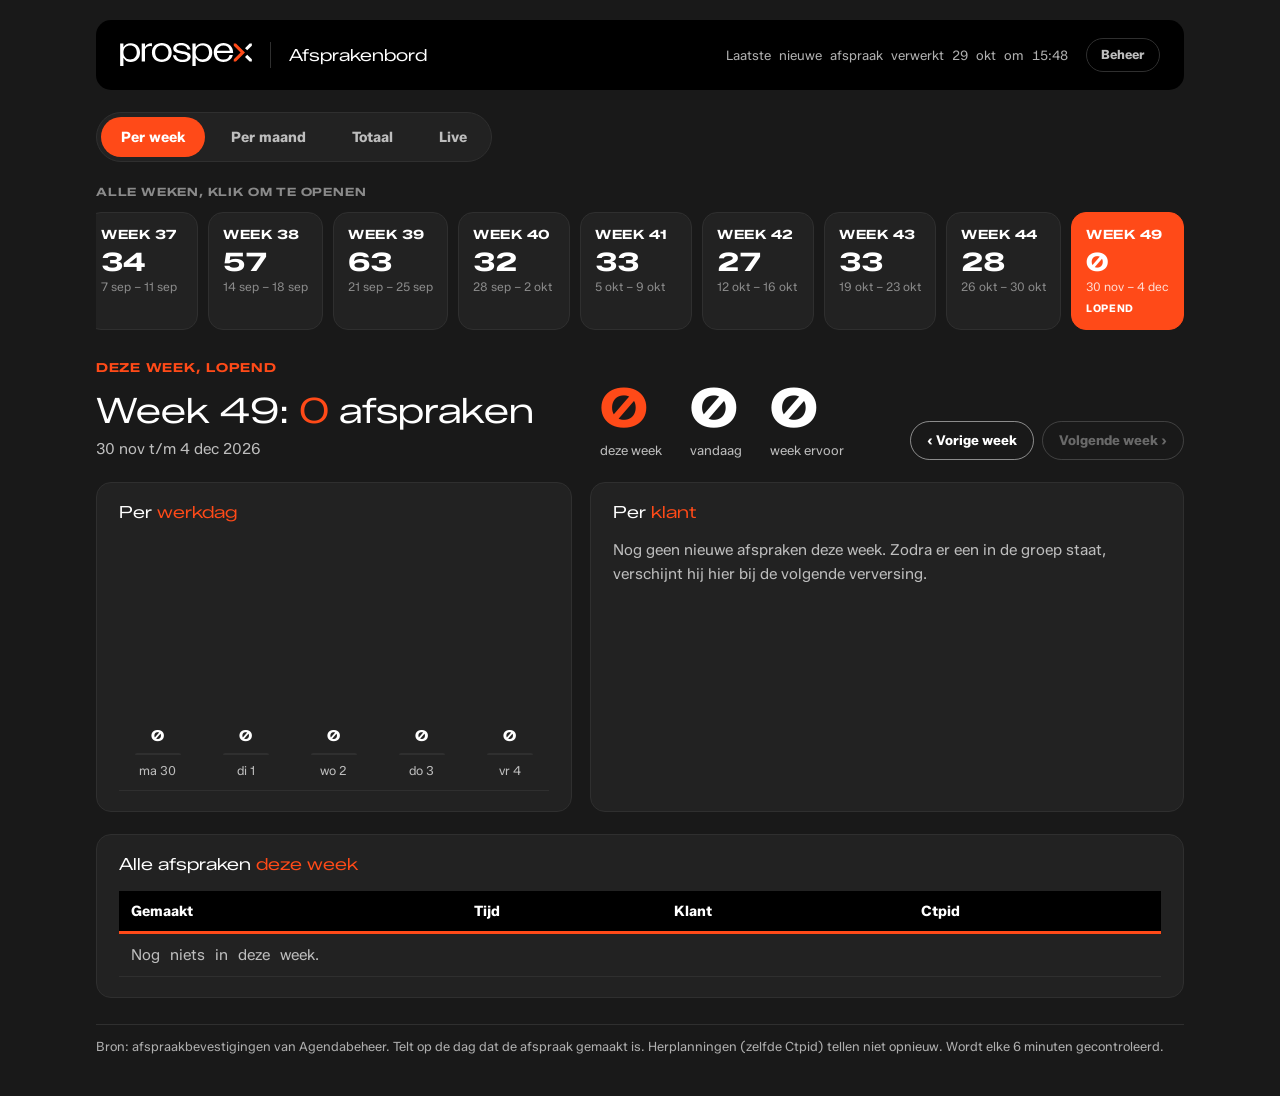
==== commit 6db0d935: "Nieuwe afspraken 2026-10-29 15:48" ====
--- a/index.html
+++ b/index.html
@@ -652,7 +652,7 @@
 gekozen=startWeek();
 renderWeken();renderWeek();renderMeta();
 
-const DATA={"laatsteRun": "2026-10-29T15:44", "dagen": {"2026-01-06": [{"id": "<918a9907-b0be-42f9-b3d5-7b4b1d5af3b0@prospex.nl>", "tijd": "13:15", "klant": "PLGGR", "profiel": "Wesley Regtuit", "nummer": "456", "status": "telt", "onderwerp": "9275b26868ed", "proj": "c92dcb2b"}, {"id": "<1e79075e-f9d2-4b85-a28e-c0409c525a82@prospex.nl>", "tijd": "14:08", "klant": "Evac", "profiel": "Boris Visser", "nummer": "315", "status": "telt", "onderwerp": "052f98c708ea", "proj": "86633655"}], "2026-01-09": [{"id": "<da8866c3-09c9-4684-9865-a5f862ae1860@prospex.nl>", "tijd": "13:35", "klant": "Evac", "profiel": "Boris Visser", "nummer": "400", "status": "telt", "onderwerp": "8d65cfe9cab2", "proj": "86633655"}, {"id": "<e6735204-1ca0-43f9-824e-d1045e4c1f37@prospex.nl>", "tijd": "14:25", "klant": "PLGGR", "profiel": "Wesley Regtuit", "nummer": "451", "status": "telt", "onderwerp": "b59c6109737b", "proj": "c92dcb2b"}, {"id": "<2527e3c8-2289-496d-856c-724a1b996f4e@prospex.nl>", "tijd": "14:42", "klant": "PLGGR", "profiel": "Wesley Regtuit", "nummer": "399", "status": "telt", "onderwerp": "1e7128e43c4d", "proj": "c92dcb2b"}], "2026-01-12": [{"id": "<21c1bc50-943e-4fd7-ad31-c3f398a5d76a@prospex.nl>", "tijd": "10:36", "klant": "PLGGR", "profiel": "Wesley Regtuit", "nummer": "457", "status": "telt", "onderwerp": "f8d8fb1b7b6c", "proj": "c92dcb2b"}, {"id": "<99a0a766-6388-4a41-9d9c-f18bbe13a93e@prospex.nl>", "tijd": "12:05", "klant": "Evac", "profiel": "Boris Visser", "nummer": "394", "status": "telt", "onderwerp": "7bdf3b2b494a", "proj": "86633655"}], "2026-01-13": [{"id": "<2a2928ae-bb77-460a-b3af-4ef6c753a331@prospex.nl>", "tijd": "09:20", "klant": "Evac", "profiel": "Boris Visser", "nummer": "204", "status": "telt", "onderwerp": "da0251c9965d", "proj": "86633655"}, {"id": "<789c4a76-fd43-43d0-b783-cad94653321a@prospex.nl>", "tijd": "13:20", "klant": "Evac", "profiel": "Boris Visser", "nummer": "331", "status": "telt", "onderwerp": "eef98c487ae3", "proj": "86633655"}, {"id": "<9d755f70-d5af-40ce-bf4a-9a87f72ce4a6@prospex.nl>", "tijd": "14:41", "klant": "Prospex", "profiel": "Pim Drupsteen", "nummer": "8575", "status": "telt", "onderwerp": "f24b1fc70c19", "proj": "096b5999"}], "2026-01-16": [{"id": "<44133a79-9746-4ba8-8a54-02bfbabaa4f1@prospex.nl>", "tijd": "09:37", "klant": "Evac", "profiel": "Boris Visser", "nummer": "328", "status": "telt", "onderwerp": "e79c02c1d4b6", "proj": "86633655"}, {"id": "<cce908e9-92a9-4226-b00b-7dba78b33f56@prospex.nl>", "tijd": "10:46", "klant": "Prospex", "profiel": "Pim Drupsteen", "nummer": "8685", "status": "telt", "onderwerp": "0b99206f4936", "proj": "096b5999"}, {"id": "<f9ce0cee-b2b1-47d7-bb3b-c34d5f0f3f3d@prospex.nl>", "tijd": "11:32", "klant": "PLGGR", "profiel": "Wesley Regtuit", "nummer": "415", "status": "telt", "onderwerp": "5d9e04dbe914", "proj": "c92dcb2b"}, {"id": "<4bf32ee3-906e-48da-8a0d-6a033b6e90a6@prospex.nl>", "tijd": "16:15", "klant": "Prospex", "profiel": "Pim", "nummer": "8165", "status": "telt", "onderwerp": "526868f29f47", "proj": "2bb3335d"}], "2026-01-19": [{"id": "<84067dd8-c20a-4d1a-b1f7-e1384e16278d@prospex.nl>", "tijd": "14:15", "klant": "PLGGR", "profiel": "Wesley Regtuit", "nummer": "432", "status": "telt", "onderwerp": "b95fcee3db9f", "proj": "c92dcb2b"}, {"id": "<5adbf319-5d88-4101-92c7-541bc7f57e3f@prospex.nl>", "tijd": "15:01", "klant": "PLGGR", "profiel": "Wesley Regtuit", "nummer": "458", "status": "telt", "onderwerp": "c5ed8a25baec", "proj": "c92dcb2b"}], "2026-01-20": [{"id": "<84ab8675-189b-44b8-b255-f6ded121ef4b@prospex.nl>", "tijd": "09:54", "klant": "SGS", "profiel": "Problem Owner", "nummer": "146", "status": "telt", "onderwerp": "5e8102f52332", "proj": "36013c6c"}, {"id": "<d10a52cf-b17d-4e09-9593-5f3fe4198bf8@prospex.nl>", "tijd": "10:44", "klant": "Nowy Styl", "profiel": "Nowy Styl", "nummer": "1790", "status": "telt", "onderwerp": "eaf2e3ad2bb9", "proj": "fb4233ba"}, {"id": "<e430a81b-d352-498e-9b8e-ee88be70615b@prospex.nl>", "tijd": "15:08", "klant": "Evac", "profiel": "Boris Visser", "nummer": "124", "status": "telt", "onderwerp": "391e74e7fe76", "proj": "86633655"}], "2026-01-21": [{"id": "<9f8e1ecc-a87a-49c3-8b57-04b7de4cea6f@prospex.nl>", "tijd": "10:32", "klant": "Elephant Parade", "profiel": "Citymarketing", "nummer": "193", "status": "telt", "onderwerp": "99b5126973cc", "proj": "b51ddbc7"}, {"id": "<f5d299b9-53db-4035-8e2d-30485bf171e8@prospex.nl>", "tijd": "11:09", "klant": "Elephant Parade", "profiel": "Citymarketing", "nummer": "201", "status": "telt", "onderwerp": "89dc0eb131a7", "proj": "b51ddbc7"}, {"id": "<4885cf3b-b242-4575-abf4-920096c69aa0@prospex.nl>", "tijd": "11:37", "klant": "Nowy Styl", "profiel": "Nowy Styl", "nummer": "1785", "status": "telt", "onderwerp": "ba25f43df24c", "proj": "fb4233ba"}, {"id": "<8f1660d9-425c-44d6-a032-ff81f0f08411@prospex.nl>", "tijd": "11:53", "klant": "Nowy Styl", "profiel": "Nowy Styl", "nummer": "1741", "status": "telt", "onderwerp": "29c251562cc9", "proj": "fb4233ba"}, {"id": "<a18bcafc-6a38-4fa8-b2ee-e3355e528a9b@prospex.nl>", "tijd": "16:46", "klant": "Worktobee", "profiel": "Dirk Jan Hildebrand", "nummer": "39", "status": "telt", "onderwerp": "73e394cd2e93", "proj": "6019560b"}, {"id": "<f7614009-27e3-4f05-b273-030138208804@prospex.nl>", "tijd": "17:11", "klant": "Worktobee", "profiel": "Dirk Jan Hildebrand", "nummer": "58", "status": "telt", "onderwerp": "732eff6f884b", "proj": "6019560b"}, {"id": "<b736d92d-62a5-4ff0-b20f-2ad0a32afa9d@prospex.nl>", "tijd": "17:21", "klant": "Worktobee", "profiel": "Dirk Jan Hildebrand", "nummer": "42", "status": "telt", "onderwerp": "6a29978790d2", "proj": "6019560b"}], "2026-01-22": [{"id": "<162aeca6-14af-41bb-9738-36bbd6284703@prospex.nl>", "tijd": "09:09", "klant": "Thorlux", "profiel": "Bram Dieltjens", "nummer": "1719", "status": "telt", "onderwerp": "aa130b45e1bd", "proj": "8c09aabb"}, {"id": "<9daaf231-e545-4cb1-89a4-a8f31126f244@prospex.nl>", "tijd": "09:12", "klant": "Evac", "profiel": "Boris Visser", "nummer": "419", "status": "telt", "onderwerp": "19ad665f0aec", "proj": "86633655"}, {"id": "<80b16957-0e74-4112-ba4d-d67623c01be0@prospex.nl>", "tijd": "10:15", "klant": "Elephant Parade", "profiel": "Citymarketing", "nummer": "242", "status": "telt", "onderwerp": "9978b1da71cb", "proj": "b51ddbc7"}, {"id": "<85f58c96-f5c6-43a8-a894-61104fe1b31e@prospex.nl>", "tijd": "16:05", "klant": "MAD-Quality", "profiel": "Ruud Kuil", "nummer": "72", "status": "telt", "onderwerp": "5d8b0b9fc581", "proj": "00253434"}], "2026-01-23": [{"id": "<4af2783a-c8ab-411a-bcb2-20e810657004@prospex.nl>", "tijd": "09:50", "klant": "MAD-Quality", "profiel": "Ruud Kuil", "nummer": "87", "status": "telt", "onderwerp": "a206a15c65b9", "proj": "00253434"}, {"id": "<cb00e575-15fb-4496-87a9-36ac0a577e99@prospex.nl>", "tijd": "10:14", "klant": "MAD-Quality", "profiel": "Ruud Kuil", "nummer": "90", "status": "telt", "onderwerp": "9ab7ec5d9367", "proj": "00253434"}, {"id": "<9c569195-d090-4724-bb91-6dd0ce5d0b3c@prospex.nl>", "tijd": "11:13", "klant": "PLGGR", "profiel": "Wesley Regtuit", "nummer": "464", "status": "telt", "onderwerp": "313f0d66de4e", "proj": "c92dcb2b"}, {"id": "<8ba75204-edfe-45e7-a03d-5bd284245449@prospex.nl>", "tijd": "11:45", "klant": "SGS", "profiel": "Problem Owner", "nummer": "139", "status": "telt", "onderwerp": "c4b1c342469f", "proj": "36013c6c"}], "2026-01-26": [{"id": "<de5808c1-7452-4aa1-bf8e-43ea7712f503@prospex.nl>", "tijd": "12:11", "klant": "Energyhouse", "profiel": "Nikolai de Breet", "nummer": "2725", "status": "telt", "onderwerp": "862cad84c2b6", "proj": "8140232b"}, {"id": "<6eef4936-27f5-4db6-b7ef-13ed6294d1e2@prospex.nl>", "tijd": "14:38", "klant": "KPMG", "profiel": "Alexander Noordeloos", "nummer": "12", "status": "telt", "onderwerp": "e13676ccbcd9", "proj": "695737a8"}, {"id": "<93de3188-17aa-45a8-b83b-74175336fec2@prospex.nl>", "tijd": "15:03", "klant": "KPMG", "profiel": "Alexander Noordeloos", "nummer": "14", "status": "telt", "onderwerp": "50f916f07ae8", "proj": "695737a8"}], "2026-01-27": [{"id": "<753770a2-9bca-46a7-a559-568ffb46a85e@prospex.nl>", "tijd": "11:08", "klant": "Pregis", "profiel": "Nederlands", "nummer": "1373", "status": "telt", "onderwerp": "0291d9ddb672", "proj": "289922cd"}, {"id": "<a1bd6b79-b0bd-4cba-8159-7d922eb4890e@prospex.nl>", "tijd": "11:20", "klant": "Prospex", "profiel": "Roy Moehring", "nummer": "9614", "status": "telt", "onderwerp": "a6248ffe6d6a", "proj": "39c0fc5f"}, {"id": "<ba4dcf56-04bc-43ea-860e-87b0baaf68c9@prospex.nl>", "tijd": "13:25", "klant": "Nowy Styl", "profiel": "Nowy Styl", "nummer": "1757", "status": "telt", "onderwerp": "0bca96a96109", "proj": "5ed79858"}, {"id": "<60f38f49-6d7d-43c6-af6e-9fb972e26ded@prospex.nl>", "tijd": "14:04", "klant": "Prospex", "profiel": "Roy Moehring", "nummer": "9571", "status": "telt", "onderwerp": "2cddac903311", "proj": "39c0fc5f"}, {"id": "<3b4de60c-d92e-423c-a74e-5c8016efb17c@prospex.nl>", "tijd": "15:07", "klant": "SGS", "profiel": "Problem Owner", "nummer": "175", "status": "telt", "onderwerp": "3a5198cc691b", "proj": "b0d70ce4"}], "2026-01-28": [{"id": "<d43fe499-589b-4a4c-990b-c612bad0453f@prospex.nl>", "tijd": "10:38", "klant": "KPMG", "profiel": "Alexander Noordeloos", "nummer": "24", "status": "telt", "onderwerp": "13eed4311250", "proj": "a30ed077"}, {"id": "<823d907f-afaf-4ae3-ae99-e71b2298ac05@prospex.nl>", "tijd": "11:36", "klant": "PLGGR", "profiel": "Wesley Regtuit", "nummer": "368", "status": "telt", "onderwerp": "2b5c80a97286", "proj": "a8611483"}, {"id": "<f9029676-c81d-480e-bddb-4ea93bd59c73@prospex.nl>", "tijd": "15:06", "klant": "Thorlux", "profiel": "Bram Dieltjens", "nummer": "1620", "status": "telt", "onderwerp": "7389c6525a19", "proj": "939141de"}, {"id": "<5ab21ea5-4d2d-42e6-bc55-acb200fbea21@prospex.nl>", "tijd": "15:34", "klant": "MAD-Quality", "profiel": "Ruud Kuil", "nummer": "121", "status": "telt", "onderwerp": "85ae23e7c256", "proj": "026428b8"}], "2026-01-29": [{"id": "<c407e6d8-f4af-4df3-86c6-970c8600921e@prospex.nl>", "tijd": "09:33", "klant": "Prospex", "profiel": "Roy Moehring", "nummer": "8665", "status": "telt", "onderwerp": "ad5d5240d2f0", "proj": "096b5999"}, {"id": "<5ae7558f-82c8-4aa4-bc5c-b7acaae710be@prospex.nl>", "tijd": "09:44", "klant": "Evac", "profiel": "Boris Visser", "nummer": "452", "status": "telt", "onderwerp": "4ff1ae191ea7", "proj": "cffa4d6c"}, {"id": "<2aa76bd9-075b-4851-b4f5-05595e6b528a@prospex.nl>", "tijd": "11:19", "klant": "Prospex", "profiel": "Roy Moehring", "nummer": "8689", "status": "telt", "onderwerp": "737418d86970", "proj": "096b5999"}, {"id": "<8fcd1a64-2d59-4d46-9d2b-bb19a6496664@prospex.nl>", "tijd": "11:23", "klant": "MAD-Quality", "profiel": "Ruud Kuil", "nummer": "133", "status": "telt", "onderwerp": "4fef4f4ed497", "proj": "026428b8"}, {"id": "<6c54eb50-14e2-48b4-8b51-0a4349426878@prospex.nl>", "tijd": "11:33", "klant": "Prospex", "profiel": "Roy Moehring", "nummer": "8697", "status": "telt", "onderwerp": "e36377c874dc", "proj": "096b5999"}, {"id": "<cce81259-4b55-4332-b729-8be49281a5be@prospex.nl>", "tijd": "11:52", "klant": "Prospex", "profiel": "Roy Moehring", "nummer": "8703", "status": "telt", "onderwerp": "f59776052f80", "proj": "096b5999"}, {"id": "<550f9e97-67e5-492d-ab0a-a0e0800ecfca@prospex.nl>", "tijd": "13:25", "klant": "Prospex", "profiel": "Roy Moehring", "nummer": "8661", "status": "telt", "onderwerp": "6f7dbf005f18", "proj": "096b5999"}, {"id": "<6ca06751-e2c7-43dd-856c-e59f8a57cb6e@prospex.nl>", "tijd": "14:26", "klant": "SGS", "profiel": "Problem Owner", "nummer": "148", "status": "telt", "onderwerp": "a48252ef4da4", "proj": "b0d70ce4"}, {"id": "<4048bd7d-0d04-45e3-827d-2d945985dda8@prospex.nl>", "tijd": "14:36", "klant": "Evac", "profiel": "Boris Visser", "nummer": "482", "status": "telt", "onderwerp": "20292557238e", "proj": "cffa4d6c"}, {"id": "<d7b20e11-1952-4a2a-ae36-b275b0c2d871@prospex.nl>", "tijd": "16:28", "klant": "KPMG", "profiel": "Alexander Noordeloos", "nummer": "30", "status": "telt", "onderwerp": "1d79dbb1ccbe", "proj": "a30ed077"}, {"id": "<33b90bc9-6d9d-4717-a9c2-ae4e8f82b826@prospex.nl>", "tijd": "16:36", "klant": "KPMG", "profiel": "Alexander Noordeloos", "nummer": "1", "status": "telt", "onderwerp": "c3eb5a9af6cb", "proj": "a30ed077"}, {"id": "<4a9cc4d2-9ba3-45ef-97f6-f69d70886737@prospex.nl>", "tijd": "16:48", "klant": "KPMG", "profiel": "Alexander Noordeloos", "nummer": "21", "status": "telt", "onderwerp": "46d4b95c0e18", "proj": "a30ed077"}], "2026-01-30": [{"id": "<63c3e03d-204e-4abe-af61-103ab61744c6@prospex.nl>", "tijd": "09:23", "klant": "Energyhouse", "profiel": "Nikolai de Breet", "nummer": "2473", "status": "telt", "onderwerp": "393cee2bcf66", "proj": "8140232b"}, {"id": "<6e24f239-bd71-4251-a1fb-d5780def49d7@prospex.nl>", "tijd": "10:52", "klant": "Hovingh", "profiel": "Wilfred", "nummer": "19", "status": "telt", "onderwerp": "22417dd266e0", "proj": "360bcb44"}, {"id": "<a00e6b57-b150-463c-8dd3-52442ff2b53f@prospex.nl>", "tijd": "12:49", "klant": "Nowy Styl", "profiel": "Nowy Styl", "nummer": "779", "status": "telt", "onderwerp": "527bed619d44", "proj": "7d1f5234"}, {"id": "<ac7ae2a8-f753-4cae-a05b-0438c364be1e@prospex.nl>", "tijd": "12:58", "klant": "Worktobee", "profiel": "Dirk Jan Hildebrand", "nummer": "213", "status": "telt", "onderwerp": "c686ae745a2b", "proj": "6019560b"}, {"id": "<efbbd28b-db76-48de-9cdb-8f2dbb32da54@prospex.nl>", "tijd": "13:10", "klant": "Thorlux", "profiel": "Bram Dieltjens", "nummer": "1073", "status": "telt", "onderwerp": "ab0c4c7178f6", "proj": "939141de"}, {"id": "<3aace0cf-090e-403c-8bee-be1bd0cd2e16@prospex.nl>", "tijd": "13:32", "klant": "Worktobee", "profiel": "Dirk Jan Hildebrand", "nummer": "227", "status": "telt", "onderwerp": "66046b455b20", "proj": "6019560b"}, {"id": "<1dd78c5c-e05d-4b1b-957e-a6ca17d9939a@prospex.nl>", "tijd": "13:53", "klant": "Worktobee", "profiel": "Dirk Jan Hildebrand", "nummer": "230", "status": "telt", "onderwerp": "45f1df05522a", "proj": "6019560b"}, {"id": "<60b6e6e0-e463-4861-8201-bf20f8590485@prospex.nl>", "tijd": "14:15", "klant": "PLGGR", "profiel": "Wesley Regtuit", "nummer": "340", "status": "telt", "onderwerp": "6b814928025c", "proj": "a8611483"}, {"id": "<a2077c29-2c77-4d83-a843-5be1fb71c21b@prospex.nl>", "tijd": "14:43", "klant": "Prospex", "profiel": "Roy Moehring", "nummer": "8655", "status": "telt", "onderwerp": "2513e0908dd3", "proj": "096b5999"}, {"id": "<6ebc027b-67ed-4069-b274-158130aa2afa@prospex.nl>", "tijd": "14:55", "klant": "KPMG", "profiel": "Alexander Noordeloos", "nummer": "5", "status": "telt", "onderwerp": "3859280bc41c", "proj": "a30ed077"}], "2026-02-02": [{"id": "<84035ae6-3839-4efd-b9a5-7c9705c719d0@prospex.nl>", "tijd": "11:04", "klant": "Energyhouse", "profiel": "Nikolai de Breet", "nummer": "3682", "status": "telt", "onderwerp": "085df27840c8", "proj": "8140232b"}, {"id": "<361332f9-a63c-4f28-9f4d-fb9f78d1250a@prospex.nl>", "tijd": "14:12", "klant": "KPMG", "profiel": "Alexander Noordeloos", "nummer": "6", "status": "telt", "onderwerp": "c037b5a1d91d", "proj": "a30ed077"}, {"id": "<7d6f29ba-7412-42d7-9df4-d4b9157cb1f9@prospex.nl>", "tijd": "15:14", "klant": "Evac", "profiel": "Boris Visser", "nummer": "447", "status": "telt", "onderwerp": "4eb74cf5a5e0", "proj": "cffa4d6c"}], "2026-02-03": [{"id": "<bb5de1a9-0cdb-42b3-a0d9-1d29140ac293@prospex.nl>", "tijd": "10:46", "klant": "SGS", "profiel": "Budget Owner", "nummer": "109", "status": "telt", "onderwerp": "a8495950f49f", "proj": "7e04fc53"}, {"id": "<d837f7f6-354a-40dc-836c-ccd77e62f161@prospex.nl>", "tijd": "11:06", "klant": "Prospex", "profiel": "Roy Moehring", "nummer": "9634", "status": "telt", "onderwerp": "8a2aa32b65db", "proj": "39c0fc5f"}, {"id": "<c361602b-0e5f-433c-a397-0f9487a44855@prospex.nl>", "tijd": "13:16", "klant": "Prospex", "profiel": "Roy Moehring", "nummer": "8638", "status": "telt", "onderwerp": "13a7c6d35010", "proj": "096b5999"}, {"id": "<c931ae5f-a98b-4af7-b2f6-4550936e3268@prospex.nl>", "tijd": "13:20", "klant": "SGS", "profiel": "Problem Owner", "nummer": "191", "status": "telt", "onderwerp": "a866503474e9", "proj": "b0d70ce4"}, {"id": "<8c395121-1c6b-4e7e-9868-637ed7ac81f7@prospex.nl>", "tijd": "13:22", "klant": "MAD-Quality", "profiel": "Ruud Kuil", "nummer": "175", "status": "telt", "onderwerp": "060aa6252172", "proj": "026428b8"}, {"id": "<fb315f6a-5dd8-4eed-aacf-9ed5ea218fa5@prospex.nl>", "tijd": "13:50", "klant": "Prospex", "profiel": "Roy Moehring", "nummer": "8501", "status": "telt", "onderwerp": "4f3150cc3cd0", "proj": "096b5999"}, {"id": "<7a59dffd-46c6-4d5d-8097-fdcdb7c5531b@prospex.nl>", "tijd": "13:53", "klant": "KPMG", "profiel": "Alexander Noordeloos", "nummer": "37", "status": "telt", "onderwerp": "50f448b5a43e", "proj": "a30ed077"}, {"id": "<ee8a3804-cdd8-4246-b1a3-1d8616ec8f61@prospex.nl>", "tijd": "14:35", "klant": "Prospex", "profiel": "Roy Moehring", "nummer": "8702", "status": "telt", "onderwerp": "e9f9d455abd2", "proj": "096b5999"}], "2026-02-04": [{"id": "<6d932092-db15-4441-a021-d96bde351b14@prospex.nl>", "tijd": "10:13", "klant": "Elephant Parade", "profiel": "Wethouders", "nummer": "79", "status": "telt", "onderwerp": "6b1c752309ba", "proj": "86bdc7b5"}, {"id": "<d0e91028-0714-49f9-b231-652391705060@prospex.nl>", "tijd": "11:58", "klant": "KPMG", "profiel": "Alexander Noordeloos", "nummer": "8", "status": "telt", "onderwerp": "e62123fc81f1", "proj": "a30ed077"}, {"id": "<2e5a4753-0a77-4262-8ff5-5ed0e8207d8e@prospex.nl>", "tijd": "13:09", "klant": "Worktobee", "profiel": "Dirk Jan Hildebrand", "nummer": "245", "status": "telt", "onderwerp": "c89607464818", "proj": "6019560b"}, {"id": "<b5e96e1d-f88a-4cc2-868b-3bec70d0298a@prospex.nl>", "tijd": "14:40", "klant": "Hovingh", "profiel": "Wilfred", "nummer": "78", "status": "telt", "onderwerp": "693874aad0a6", "proj": "360bcb44"}], "2026-02-05": [{"id": "<3a72b838-76b6-4f9c-bb62-ed52a9de1630@prospex.nl>", "tijd": "09:12", "klant": "Elephant Parade", "profiel": "Citymarketing", "nummer": "248", "status": "telt", "onderwerp": "341c1e177f3f", "proj": "b51ddbc7"}, {"id": "<fdca0206-ef41-48ca-979d-2029fafd5938@prospex.nl>", "tijd": "09:50", "klant": "Elephant Parade", "profiel": "Citymarketing", "nummer": "264", "status": "telt", "onderwerp": "af99e8e84b12", "proj": "b51ddbc7"}, {"id": "<3ff5e648-0a6d-4fab-8799-d6f68f325c45@prospex.nl>", "tijd": "10:20", "klant": "Elephant Parade", "profiel": "Citymarketing", "nummer": "275", "status": "telt", "onderwerp": "964b884fc035", "proj": "b51ddbc7"}, {"id": "<b730a66b-11c9-4b67-aa2f-700da65fb197@prospex.nl>", "tijd": "13:27", "klant": "Prospex", "profiel": "Roy Moehring", "nummer": "9520", "status": "telt", "onderwerp": "65442bb7a57e", "proj": "39c0fc5f"}], "2026-02-06": [{"id": "<e9dcc4a4-2c86-429d-8869-0bb12b646f44@prospex.nl>", "tijd": "09:17", "klant": "Prospex", "profiel": "Roy Moehring", "nummer": "3073", "status": "telt", "onderwerp": "efa18e800634", "proj": "7e1f0690"}, {"id": "<ccab7ef7-ec1b-4576-b7bb-6b939a98f8c0@prospex.nl>", "tijd": "10:48", "klant": "Prospex", "profiel": "Roy Beek", "nummer": "8009", "status": "telt", "onderwerp": "cbc46670c275", "proj": "40e796c7"}, {"id": "<d77ba1b1-2776-45e1-8078-7ee258e3470e@prospex.nl>", "tijd": "10:51", "klant": "Thorlux", "profiel": "Bram Dieltjens", "nummer": "1801", "status": "telt", "onderwerp": "84948dfbc606", "proj": "939141de"}, {"id": "<1f89406e-e776-4497-a6f3-e338e029ba94@prospex.nl>", "tijd": "13:35", "klant": "Thorlux", "profiel": "Bram Dieltjens", "nummer": "1803", "status": "telt", "onderwerp": "e915f37ac6f4", "proj": "939141de"}, {"id": "<c25b88c2-73f2-4450-961b-03614bf66949@prospex.nl>", "tijd": "14:30", "klant": "Prospex", "profiel": "Roy Beek", "nummer": "7950", "status": "telt", "onderwerp": "3ee4da58c4f7", "proj": "40e796c7"}], "2026-02-09": [{"id": "<bb3fc529-e2e3-4e19-9bb4-d741a8902426@prospex.nl>", "tijd": "09:26", "klant": "Elephant Parade", "profiel": "Citymarketing", "nummer": "212", "status": "telt", "onderwerp": "bc0bcfecd737", "proj": "b51ddbc7"}, {"id": "<72a61d06-15fd-4743-a763-996d105f89af@prospex.nl>", "tijd": "11:22", "klant": "Elephant Parade", "profiel": "Citymarketing", "nummer": "304", "status": "telt", "onderwerp": "a47618e4372f", "proj": "b51ddbc7"}], "2026-02-10": [{"id": "<72860ff1-deb7-4090-ae0f-9dac7ce54588@prospex.nl>", "tijd": "12:54", "klant": "Prospex", "profiel": "Roy Moehring", "nummer": "9632", "status": "telt", "onderwerp": "c84cf7dcde86", "proj": "39c0fc5f"}], "2026-02-11": [{"id": "<7a264d7c-6b34-4a66-88c5-e371c6ba62ab@prospex.nl>", "tijd": "11:00", "klant": "Thorlux", "profiel": "Bram Dieltjens", "nummer": "1718", "status": "telt", "onderwerp": "f24a57c2949d", "proj": "939141de"}, {"id": "<e95d99b0-0313-455c-9940-52986ca1e99c@prospex.nl>", "tijd": "11:18", "klant": "Thorlux", "profiel": "Bram Dieltjens", "nummer": "1314", "status": "telt", "onderwerp": "4501eeed651e", "proj": "939141de"}, {"id": "<261bf8d5-3765-44fb-91f0-e5b744acab91@prospex.nl>", "tijd": "11:50", "klant": "PLGGR", "profiel": "Wesley Regtuit", "nummer": "372", "status": "telt", "onderwerp": "4d091ab4f956", "proj": "a8611483"}, {"id": "<73a94659-3004-427b-b054-47e38c568fff@prospex.nl>", "tijd": "12:26", "klant": "Energyhouse", "profiel": "Nikolai de Breet", "nummer": "3076", "status": "telt", "onderwerp": "d2c9a769a1ef", "proj": "8140232b"}, {"id": "<a6fc95c1-e3cc-449c-be37-1b514f67e1c3@prospex.nl>", "tijd": "14:38", "klant": "Bertsch", "profiel": "Carl Brenninkmeijer", "nummer": "309", "status": "telt", "onderwerp": "770f832b8e6c", "proj": "510cad9c"}], "2026-02-12": [{"id": "<82c917b2-5cb9-438b-95f6-f2ca3831bdfe@prospex.nl>", "tijd": "09:40", "klant": "SGS", "profiel": "Problem Owner", "nummer": "154", "status": "telt", "onderwerp": "fa4a35caffa5", "proj": "b0d70ce4"}, {"id": "<4830479e-698d-47bd-b5e5-b9f9e077b947@prospex.nl>", "tijd": "10:26", "klant": "SGS", "profiel": "Problem Owner", "nummer": "94", "status": "telt", "onderwerp": "f9d69ccf6579", "proj": "b0d70ce4"}, {"id": "<cc131f94-175a-4355-9286-6900100fd5aa@prospex.nl>", "tijd": "10:36", "klant": "Elephant Parade", "profiel": "Citymarketing", "nummer": "266", "status": "telt", "onderwerp": "1d5d718fd313", "proj": "b51ddbc7"}, {"id": "<6a02e751-ec9f-4ee1-b6ce-ff15b44c3b0c@prospex.nl>", "tijd": "11:37", "klant": "Elephant Parade", "profiel": "Citymarketing", "nummer": "245", "status": "telt", "onderwerp": "309657616616", "proj": "b51ddbc7"}, {"id": "<d86ac184-0a02-41a1-b332-5031dff9e568@prospex.nl>", "tijd": "12:43", "klant": "Thorlux", "profiel": "Bram Dieltjens", "nummer": "1114", "status": "telt", "onderwerp": "701aaf831aca", "proj": "939141de"}, {"id": "<aca020ad-e7dd-4302-aa0d-14cbd2199ed2@prospex.nl>", "tijd": "16:10", "klant": "Bertsch", "profiel": "Carl Brenninkmeijer", "nummer": "300", "status": "telt", "onderwerp": "aac7a2d243b4", "proj": "510cad9c"}], "2026-02-13": [{"id": "<140d4cb5-4cfc-4b42-a190-f90fffdc17cb@prospex.nl>", "tijd": "08:59", "klant": "Energyhouse", "profiel": "Nikolai de Breet", "nummer": "2580", "status": "telt", "onderwerp": "91034abbfe6b", "proj": "8140232b"}, {"id": "<6cfae3e1-cae4-4cab-b469-2a9b1b8d2d62@prospex.nl>", "tijd": "09:31", "klant": "Evac", "profiel": "Boris Visser", "nummer": "495", "status": "telt", "onderwerp": "574b9f72f1c0", "proj": "cffa4d6c"}, {"id": "<353e4f10-6917-4409-b870-a6b535ad1447@prospex.nl>", "tijd": "12:04", "klant": "Elephant Parade", "profiel": "Citymarketing", "nummer": "257", "status": "telt", "onderwerp": "510a6b0fcec5", "proj": "b51ddbc7"}, {"id": "<5f9ccdcd-0eac-46d6-ad0d-e74df0d25c00@prospex.nl>", "tijd": "12:30", "klant": "Elephant Parade", "profiel": "Citymarketing", "nummer": "211", "status": "telt", "onderwerp": "887eb13a1d30", "proj": "b51ddbc7"}, {"id": "<8720a010-8711-42da-bf63-cba2d7c87665@prospex.nl>", "tijd": "12:38", "klant": "Thorlux", "profiel": "Bram Dieltjens", "nummer": "1832", "status": "telt", "onderwerp": "f6df26a4ccf7", "proj": "939141de"}, {"id": "<1cd65355-abac-4716-a2b8-18d78db8aa5e@prospex.nl>", "tijd": "13:49", "klant": "Hovingh", "profiel": "Jordi - NL", "nummer": "30208", "status": "telt", "onderwerp": "ef40bf320b70", "proj": "e21c9ebc"}, {"id": "<372b6a4a-c03a-4731-842b-48725c0017ff@prospex.nl>", "tijd": "15:19", "klant": "Thorlux", "profiel": "Bram Dieltjens", "nummer": "1838", "status": "telt", "onderwerp": "32cc9c58ccf4", "proj": "939141de"}], "2026-02-16": [{"id": "<b7d72e9f-b276-471a-afb2-1ffdaa70fd88@prospex.nl>", "tijd": "10:08", "klant": "Elephant Parade", "profiel": "Citymarketing", "nummer": "241", "status": "telt", "onderwerp": "9fd5e44ecfef", "proj": "b51ddbc7"}, {"id": "<c8f64d8e-a73e-4164-be55-ac88dfe918c4@prospex.nl>", "tijd": "11:49", "klant": "Elephant Parade", "profiel": "Citymarketing", "nummer": "222", "status": "telt", "onderwerp": "0d8a0868fcc3", "proj": "b51ddbc7"}, {"id": "<d49a0bdd-c654-4de5-a308-d4f76a2d9c93@prospex.nl>", "tijd": "14:25", "klant": "SGS", "profiel": "Budget Owner", "nummer": "213", "status": "telt", "onderwerp": "b70f0694de6d", "proj": "7e04fc53"}], "2026-02-17": [{"id": "<aacc12d5-2418-4dc4-b92c-a3c419ca6871@prospex.nl>", "tijd": "09:29", "klant": "Aranea", "profiel": "José Rebelo", "nummer": "6", "status": "telt", "onderwerp": "468c58372954", "proj": "5bc171b6"}, {"id": "<d147ec89-5b08-4b47-bade-a623f697fe1d@prospex.nl>", "tijd": "11:04", "klant": "Aranea", "profiel": "José Rebelo", "nummer": "36", "status": "telt", "onderwerp": "dfa3dc9a35a3", "proj": "5bc171b6"}, {"id": "<584fb934-3cf9-40af-97f7-aedc09b5e538@prospex.nl>", "tijd": "13:31", "klant": "SGS", "profiel": "Problem Owner", "nummer": "169", "status": "telt", "onderwerp": "d628a50e1e3b", "proj": "b0d70ce4"}, {"id": "<0c52f69c-e42e-4200-8894-29056905aed7@prospex.nl>", "tijd": "13:53", "klant": "Prospex", "profiel": "Pim", "nummer": "574", "status": "telt", "onderwerp": "f3f811d0c901", "proj": "14b76272"}, {"id": "<b23d7779-c487-4ac5-9d66-a774978ceb01@prospex.nl>", "tijd": "14:13", "klant": "Touch", "profiel": "Kevin Martens", "nummer": "423", "status": "telt", "onderwerp": "8e1faecfacfe", "proj": "2500179c"}, {"id": "<676c607d-0f55-4b63-a1e7-b9faf7caa096@prospex.nl>", "tijd": "16:08", "klant": "MAD-Quality", "profiel": "Ruud Kuil", "nummer": "126", "status": "telt", "onderwerp": "61a473a0b063", "proj": "026428b8"}], "2026-02-18": [{"id": "<f03feba6-73e2-47df-a9db-0aa8de8a10ce@prospex.nl>", "tijd": "11:55", "klant": "Nowy Styl", "profiel": "Nowy Styl", "nummer": "1666", "status": "telt", "onderwerp": "b30b3eaea3f4", "proj": "5ed79858"}, {"id": "<252f008f-214d-490c-9673-b2f0b4e4eacc@prospex.nl>", "tijd": "16:01", "klant": "Thorlux", "profiel": "Bram Dieltjens", "nummer": "1781", "status": "telt", "onderwerp": "117cb1be7e0c", "proj": "939141de"}], "2026-02-19": [{"id": "<ba881634-646f-422a-a92d-abbc1671b042@prospex.nl>", "tijd": "09:52", "klant": "Elephant Parade", "profiel": "Wethouders", "nummer": "50", "status": "telt", "onderwerp": "cdc07a9115a8", "proj": "86bdc7b5"}, {"id": "<1a588b91-00cb-4684-8af8-9aa08bf3f5c3@prospex.nl>", "tijd": "10:08", "klant": "Aranea", "profiel": "Hans Rombouts", "nummer": "55", "status": "telt", "onderwerp": "31829dae0eb8", "proj": "fa7c5eda"}, {"id": "<479b15c0-63d7-4b4c-bd8c-393fe19d6b2f@prospex.nl>", "tijd": "10:41", "klant": "Tible", "profiel": "Wiebe van Leeuwen", "nummer": "43", "status": "telt", "onderwerp": "fcd6809521fb", "proj": "d36d8357"}, {"id": "<89219177-c906-4687-b0f3-9fefd5d68279@prospex.nl>", "tijd": "10:44", "klant": "Aranea", "profiel": "Hans Rombouts", "nummer": "65", "status": "telt", "onderwerp": "ffce26bb63c7", "proj": "fa7c5eda"}, {"id": "<786fb614-59b9-46c8-af7a-f8aca01bc971@prospex.nl>", "tijd": "12:15", "klant": "Bertsch", "profiel": "Carl Brenninkmeijer", "nummer": "313", "status": "telt", "onderwerp": "50c9dec03975", "proj": "510cad9c"}, {"id": "<2431c7ca-571d-4a49-8a2f-fbb16dd12adf@prospex.nl>", "tijd": "14:08", "klant": "Touch", "profiel": "Kevin Martens", "nummer": "243", "status": "telt", "onderwerp": "a1b214e53553", "proj": "2500179c"}], "2026-02-20": [{"id": "<cc48d140-e34d-4f6f-8a68-4694b3ea836f@prospex.nl>", "tijd": "10:16", "klant": "Isolatiespecialist", "profiel": "Tom Verzellenberg", "nummer": "49", "status": "telt", "onderwerp": "feab53825352", "proj": "bdf91269"}, {"id": "<3060e431-8d99-4780-b86d-ecb44dbec290@prospex.nl>", "tijd": "10:27", "klant": "Evac", "profiel": "Boris Visser", "nummer": "616", "status": "telt", "onderwerp": "dc98022870dd", "proj": "cffa4d6c"}, {"id": "<3ff418d2-46b2-4aeb-8d18-5414d9b21d46@prospex.nl>", "tijd": "10:33", "klant": "Isolatiespecialist", "profiel": "Tom Verzellenberg", "nummer": "50", "status": "telt", "onderwerp": "e854a11f6e3b", "proj": "bdf91269"}, {"id": "<5120ab5f-d861-47cd-8c44-55063110d865@prospex.nl>", "tijd": "10:57", "klant": "Tible", "profiel": "Wiebe van Leeuwen", "nummer": "25", "status": "telt", "onderwerp": "68c2a1d6a4ad", "proj": "d36d8357"}, {"id": "<4a10389c-2b9b-4ecd-9c65-92c38010df1a@prospex.nl>", "tijd": "11:10", "klant": "Isolatiespecialist", "profiel": "Tom Verzellenberg", "nummer": "61", "status": "telt", "onderwerp": "e998300d98e8", "proj": "bdf91269"}, {"id": "<0cce7576-bfcd-4c6e-acda-daa508c956f3@prospex.nl>", "tijd": "12:09", "klant": "PLGGR", "profiel": "Wesley Regtuit", "nummer": "455", "status": "telt", "onderwerp": "bf43ac45ae34", "proj": "a8611483"}, {"id": "<a2c08b9d-5582-4f65-89e0-4b6f9f23f0c0@prospex.nl>", "tijd": "12:25", "klant": "Isolatiespecialist", "profiel": "Tom Verzellenberg", "nummer": "113", "status": "telt", "onderwerp": "9cdea025391d", "proj": "bdf91269"}, {"id": "<da48cc70-359d-457f-9c88-acfd29d8808e@prospex.nl>", "tijd": "14:07", "klant": "PLGGR", "profiel": "Stefan Broek", "nummer": "563", "status": "telt", "onderwerp": "aede52f2cf21", "proj": "4745eba9"}, {"id": "<5e4b33f8-aafc-4ceb-9571-37a5512005d4@prospex.nl>", "tijd": "14:54", "klant": "PLGGR", "profiel": "Wesley Regtuit", "nummer": "423", "status": "telt", "onderwerp": "cf2ed3d5a2aa", "proj": "a8611483"}], "2026-02-23": [{"id": "<c56fd333-07e3-43e8-af87-fbb485899142@prospex.nl>", "tijd": "09:32", "klant": "Touch", "profiel": "Kevin Martens", "nummer": "471", "status": "telt", "onderwerp": "f41c8dfb15c6", "proj": "2500179c"}, {"id": "<c15b4282-ad6e-4e1e-90ef-8213ee1fa6c4@prospex.nl>", "tijd": "10:45", "klant": "Thorlux", "profiel": "Bram Dieltjens", "nummer": "1872", "status": "telt", "onderwerp": "2f3f541352f9", "proj": "939141de"}, {"id": "<2458d22f-38b4-49d9-8336-3c6a8f876d53@prospex.nl>", "tijd": "11:24", "klant": "SGS", "profiel": "Budget Owner", "nummer": "239", "status": "telt", "onderwerp": "78ee6770de86", "proj": "7e04fc53"}, {"id": "<0eca6634-8a57-43fa-87b0-ea1d7ed8cfc3@prospex.nl>", "tijd": "11:38", "klant": "Isolatiespecialist", "profiel": "Tom Verzellenberg", "nummer": "11", "status": "telt", "onderwerp": "1b3985b070e5", "proj": "bdf91269"}, {"id": "<b32b03b3-a184-4a72-baaf-cdc4d20ec92d@prospex.nl>", "tijd": "12:27", "klant": "Isolatiespecialist", "profiel": "Tom Verzellenberg", "nummer": "20", "status": "telt", "onderwerp": "702056704b7f", "proj": "bdf91269"}], "2026-02-24": [{"id": "<ad820f54-7779-441a-a9b6-61dd47bdc825@prospex.nl>", "tijd": "09:33", "klant": "Aranea", "profiel": "José Rebelo", "nummer": "47", "status": "telt", "onderwerp": "2a1a12423f51", "proj": "5bc171b6"}, {"id": "<8d5775c5-9bab-4816-bdae-8b579865b050@prospex.nl>", "tijd": "10:23", "klant": "Aranea", "profiel": "Hans Rombouts", "nummer": "61", "status": "telt", "onderwerp": "468dfc60b455", "proj": "fa7c5eda"}, {"id": "<6dedb89c-0ff6-458b-973a-1e0201a38aa2@prospex.nl>", "tijd": "10:44", "klant": "PLGGR", "profiel": "Stefan Broek", "nummer": "577", "status": "telt", "onderwerp": "ff5601572705", "proj": "4745eba9"}, {"id": "<185f46c9-1963-4c23-9531-b05df931ee95@prospex.nl>", "tijd": "10:48", "klant": "Aranea", "profiel": "Hans Rombouts", "nummer": "77", "status": "telt", "onderwerp": "e15ba7a5024d", "proj": "fa7c5eda"}, {"id": "<f4b1145a-39ce-47d7-8149-9151e3e2a82a@prospex.nl>", "tijd": "11:33", "klant": "Touch", "profiel": "Kevin Martens", "nummer": "445", "status": "telt", "onderwerp": "d83a5a127ed4", "proj": "2500179c"}, {"id": "<20cea03e-bcce-49b1-a813-7430e0a14fb6@prospex.nl>", "tijd": "12:18", "klant": "Touch", "profiel": "Kevin Martens", "nummer": "610", "status": "telt", "onderwerp": "4c6e8157dd45", "proj": "2500179c"}], "2026-02-25": [{"id": "<70bce579-0623-4895-b47a-0595590993d6@prospex.nl>", "tijd": "09:08", "klant": "Aranea", "profiel": "José Rebelo", "nummer": "44", "status": "telt", "onderwerp": "04f32057f860", "proj": "5bc171b6"}, {"id": "<26262cfe-7791-4357-91e2-3044c1a3b77c@prospex.nl>", "tijd": "10:09", "klant": "Aranea", "profiel": "Hans Rombouts", "nummer": "90", "status": "telt", "onderwerp": "1d112538bb00", "proj": "fa7c5eda"}, {"id": "<772ed5bb-1fda-4f10-9fb7-b3088456c54f@prospex.nl>", "tijd": "10:52", "klant": "Aranea", "profiel": "Hans Rombouts", "nummer": "75", "status": "telt", "onderwerp": "df655c4c2c5f", "proj": "fa7c5eda"}, {"id": "<cd7c51e2-4f26-406c-ae8e-472e2152f68a@prospex.nl>", "tijd": "16:18", "klant": "Vaneigens", "profiel": "Boudewijn Wildeman", "nummer": "24", "status": "telt", "onderwerp": "a4d839144c54", "proj": "991769b2"}], "2026-02-26": [{"id": "<90603899-80c1-4f6c-8ae1-9a2994ab49d7@prospex.nl>", "tijd": "09:37", "klant": "Vaneigens", "profiel": "Boudewijn Wildeman", "nummer": "32", "status": "telt", "onderwerp": "b8a529abc2dc", "proj": "991769b2"}, {"id": "<01ae770f-0163-4010-a5bc-10338de1c773@prospex.nl>", "tijd": "13:34", "klant": "Evac", "profiel": "Boris Visser", "nummer": "448", "status": "telt", "onderwerp": "ec8930a0e3e1", "proj": "cffa4d6c"}, {"id": "<8b7f8894-fc3b-4e20-b7dc-a4d9170c22df@prospex.nl>", "tijd": "15:14", "klant": "Evac", "profiel": "Boris Visser", "nummer": "95", "status": "telt", "onderwerp": "20292557238e", "proj": "cffa4d6c"}], "2026-02-27": [{"id": "<4e2e4337-1a63-47bf-b1f4-0ff488dc4b17@prospex.nl>", "tijd": "10:36", "klant": "MAD-Quality", "profiel": "Ruud Kuil", "nummer": "140", "status": "telt", "onderwerp": "41d32af6e95c", "proj": "026428b8"}, {"id": "<effb9061-790a-4bf0-bd4c-670fe1d4f28f@prospex.nl>", "tijd": "11:39", "klant": "Touch", "profiel": "Kevin Martens", "nummer": "585", "status": "telt", "onderwerp": "e27d65b41b7a", "proj": "2500179c"}, {"id": "<f355f8ef-7f75-4d41-9ad1-78f348ab5435@prospex.nl>", "tijd": "12:52", "klant": "Touch", "profiel": "Kevin Martens", "nummer": "602", "status": "telt", "onderwerp": "b12cfdfe9ce1", "proj": "2500179c"}, {"id": "<9b6d3a5e-aec0-431c-81d5-983839d257a8@prospex.nl>", "tijd": "13:46", "klant": "Energyhouse", "profiel": "Nikolai de Breet", "nummer": "3822", "status": "telt", "onderwerp": "6678a5151950", "proj": "8140232b"}], "2026-03-02": [{"id": "<4aceefed-fca8-4381-8fdc-54f8c82e7430@prospex.nl>", "tijd": "09:00", "klant": "Hovingh", "profiel": "Wilfred", "nummer": "13", "status": "telt", "onderwerp": "b4adf92213c1", "proj": "360bcb44"}, {"id": "<8a45f364-b37b-4263-be71-b09f1801c55d@prospex.nl>", "tijd": "09:23", "klant": "Hovingh", "profiel": "Wilfred", "nummer": "77", "status": "telt", "onderwerp": "eaed24cd592c", "proj": "360bcb44"}, {"id": "<c2116198-b18f-47f0-8f8c-aa77579af663@prospex.nl>", "tijd": "10:39", "klant": "Aranea", "profiel": "Hans Rombouts", "nummer": "120", "status": "telt", "onderwerp": "6d895b88f377", "proj": "fa7c5eda"}, {"id": "<3bc08b1a-831f-4002-a1cc-d9c194f65ca4@prospex.nl>", "tijd": "10:50", "klant": "Aranea", "profiel": "Hans Rombouts", "nummer": "121", "status": "telt", "onderwerp": "b3261f330205", "proj": "fa7c5eda"}, {"id": "<f8cd551b-bb2b-4e44-b9f6-40092080e65c@prospex.nl>", "tijd": "11:32", "klant": "Evac", "profiel": "Boris Visser", "nummer": "510", "status": "telt", "onderwerp": "13e565ef1f56", "proj": "cffa4d6c"}, {"id": "<c39f9dfa-6eb0-48ee-b6f4-dc8604fbf3ac@prospex.nl>", "tijd": "12:48", "klant": "Aranea", "profiel": "Hans Rombouts", "nummer": "125", "status": "telt", "onderwerp": "39b9bdccd1ca", "proj": "fa7c5eda"}, {"id": "<c98e8878-9c75-43de-ba4c-a94646c08d03@prospex.nl>", "tijd": "13:53", "klant": "Vaneigens", "profiel": "Boudewijn Wildeman", "nummer": "22", "status": "telt", "onderwerp": "db8d17161280", "proj": "991769b2"}, {"id": "<e7d961d8-7cb8-467a-b91d-e2844a6f78b4@prospex.nl>", "tijd": "14:18", "klant": "Evac", "profiel": "Boris Visser", "nummer": "562", "status": "telt", "onderwerp": "8cd1c4eb2af3", "proj": "cffa4d6c"}, {"id": "<e70be4f6-17d5-4248-9099-936227917038@prospex.nl>", "tijd": "14:44", "klant": "Thorlux", "profiel": "Bram Dieltjens", "nummer": "1492", "status": "telt", "onderwerp": "ee975b76504f", "proj": "939141de"}], "2026-03-03": [{"id": "<904253da-6480-42db-8f82-6694b88bf8d3@prospex.nl>", "tijd": "09:05", "klant": "Nowy Styl", "profiel": "Nowy Styl", "nummer": "1869", "status": "telt", "onderwerp": "3611ce0f36cd", "proj": "5ed79858"}, {"id": "<c7e36a61-1ae4-4298-b9f9-5aec9d4e2e1e@prospex.nl>", "tijd": "12:04", "klant": "Vaneigens", "profiel": "Boudewijn Wildeman", "nummer": "23", "status": "telt", "onderwerp": "29ec081609a8", "proj": "991769b2"}, {"id": "<cc2c40a3-0dc9-4b9d-99e8-a97e495c35ea@prospex.nl>", "tijd": "13:25", "klant": "Aranea", "profiel": "Hans Rombouts", "nummer": "132", "status": "telt", "onderwerp": "0aff9db4673c", "proj": "fa7c5eda"}, {"id": "<6756b0d3-fb68-4096-a11f-83b6f8615479@prospex.nl>", "tijd": "13:47", "klant": "SGS", "profiel": "Problem Owner", "nummer": "205", "status": "telt", "onderwerp": "d946e2efc854", "proj": "b0d70ce4"}, {"id": "<c76106d0-e991-4401-9fe0-3489fdc2091a@prospex.nl>", "tijd": "20:16", "klant": "Prospex", "profiel": "Roy", "nummer": "814", "status": "telt", "onderwerp": "e29c883649f3", "proj": "168ee64b"}], "2026-03-04": [{"id": "<44e39e26-84a6-47f1-a55f-efb145557673@prospex.nl>", "tijd": "10:26", "klant": "Nowy Styl", "profiel": "Nowy Styl", "nummer": "1926", "status": "telt", "onderwerp": "e9bad4f7ed28", "proj": "5ed79858"}, {"id": "<511bbc07-060e-4204-a491-1bcbb508f4f8@prospex.nl>", "tijd": "11:51", "klant": "Aranea", "profiel": "Hans Rombouts", "nummer": "151", "status": "telt", "onderwerp": "0708ddd95eec", "proj": "fa7c5eda"}, {"id": "<e8004a78-1fc7-4a85-b71a-08c9230f3abc@prospex.nl>", "tijd": "14:10", "klant": "Prospex", "profiel": "Roy", "nummer": "897", "status": "telt", "onderwerp": "8678b0782ea2", "proj": "168ee64b"}], "2026-03-05": [{"id": "<29047823-beaa-4ae9-94f1-d1e9bc8f4954@prospex.nl>", "tijd": "09:26", "klant": "Prospex", "profiel": "Roy", "nummer": "929", "status": "telt", "onderwerp": "2e2e21832159", "proj": "168ee64b"}, {"id": "<c49665f4-93af-4e00-9904-127087028efa@prospex.nl>", "tijd": "09:43", "klant": "Tible", "profiel": "Merijn Boom", "nummer": "113", "status": "telt", "onderwerp": "8a247d26a5bb", "proj": "192e8363"}, {"id": "<72b831e2-3a30-4195-bcb6-620228dcca37@prospex.nl>", "tijd": "10:56", "klant": "Vaneigens", "profiel": "Boudewijn Wildeman", "nummer": "58", "status": "telt", "onderwerp": "da577365f43c", "proj": "991769b2"}, {"id": "<670701a8-c3d8-42b6-ac24-811686c173e7@prospex.nl>", "tijd": "11:08", "klant": "Vaneigens", "profiel": "Boudewijn Wildeman", "nummer": "39", "status": "telt", "onderwerp": "ff4673ab0971", "proj": "991769b2"}, {"id": "<54248f90-6876-4690-b0a0-38d494c23614@prospex.nl>", "tijd": "14:46", "klant": "Energyhouse", "profiel": "Nikolai de Breet", "nummer": "3396", "status": "telt", "onderwerp": "753b5294711b", "proj": "8140232b"}, {"id": "<2443b8f2-d3b2-413f-8da9-53aa4d5d9445@prospex.nl>", "tijd": "14:48", "klant": "Energyhouse", "profiel": "Nikolai de Breet", "nummer": "3390", "status": "telt", "onderwerp": "0e5c17ad0bb5", "proj": "8140232b"}, {"id": "<e137a09a-21f2-4fb1-b716-f6af33438edb@prospex.nl>", "tijd": "14:53", "klant": "Tible", "profiel": "Merijn Boom", "nummer": "104", "status": "telt", "onderwerp": "94e4491d6a03", "proj": "192e8363"}], "2026-03-06": [{"id": "<20948d3c-6947-43f9-a35a-63ac897f2994@prospex.nl>", "tijd": "11:06", "klant": "Touch", "profiel": "Rick van Hoorn", "nummer": "664", "status": "telt", "onderwerp": "e3b1a90ed4c6", "proj": "b2053b52"}, {"id": "<9d19f415-1a3a-48f1-9301-29dfbb0d091d@prospex.nl>", "tijd": "12:12", "klant": "Touch", "profiel": "Rick van Hoorn", "nummer": "652", "status": "telt", "onderwerp": "becddc727840", "proj": "b2053b52"}, {"id": "<5c262c3c-bb06-4939-86df-c1ff0732193e@prospex.nl>", "tijd": "12:29", "klant": "Touch", "profiel": "Rick van Hoorn", "nummer": "679", "status": "telt", "onderwerp": "92ea68704276", "proj": "b2053b52"}, {"id": "<012373f6-c022-4ef0-9a4b-aff6e55b71ad@prospex.nl>", "tijd": "12:40", "klant": "Hovingh", "profiel": "Wilfred", "nummer": "439", "status": "telt", "onderwerp": "51edc7256418", "proj": "360bcb44"}, {"id": "<28a0d39a-78f7-444d-b720-bd7a439e2660@prospex.nl>", "tijd": "13:58", "klant": "SGS", "profiel": "Budget Owner", "nummer": "253", "status": "telt", "onderwerp": "dfbdb774b073", "proj": "7e04fc53"}, {"id": "<35467220-b7e8-4007-b20c-d75fc12e781d@prospex.nl>", "tijd": "14:14", "klant": "Evac", "profiel": "Boris Visser", "nummer": "620", "status": "telt", "onderwerp": "807b05def7f9", "proj": "cffa4d6c"}, {"id": "<e0b8baa5-de89-4de5-81a9-06b0040167a4@prospex.nl>", "tijd": "15:16", "klant": "PLGGR", "profiel": "Stefan Broek", "nummer": "625", "status": "telt", "onderwerp": "b10d1418c2f1", "proj": "4745eba9"}], "2026-03-09": [{"id": "<643fcff8-f465-418a-8518-4bbd282ae1ed@prospex.nl>", "tijd": "09:58", "klant": "Touch", "profiel": "Vinny Truvnev", "nummer": "757", "status": "telt", "onderwerp": "f2945ece797f", "proj": "e9a96960"}, {"id": "<412861b5-ade0-4e2b-a567-b8554001b61e@prospex.nl>", "tijd": "12:37", "klant": "Aranea", "profiel": "Hans Rombouts", "nummer": "158", "status": "telt", "onderwerp": "e743bbe2a639", "proj": "fa7c5eda"}, {"id": "<0f1ed87c-c781-4756-842a-7447e22f1df9@prospex.nl>", "tijd": "13:13", "klant": "Aranea", "profiel": "Hans Rombouts", "nummer": "88", "status": "telt", "onderwerp": "aca40b0c79de", "proj": "fa7c5eda"}, {"id": "<1b41a7f6-f66b-47a5-8d82-1b9e37764a46@prospex.nl>", "tijd": "14:04", "klant": "Touch", "profiel": "Rick van Hoorn", "nummer": "682", "status": "telt", "onderwerp": "0704374f52f8", "proj": "b2053b52"}, {"id": "<bd178d9c-5991-4f58-b14a-820e8c180c00@prospex.nl>", "tijd": "14:04", "klant": "Touch", "profiel": "Rick van Hoorn", "nummer": "698", "status": "telt", "onderwerp": "93172d23fed2", "proj": "b2053b52"}, {"id": "<2d07a1a6-4abe-4c57-b4ab-7979c862cd77@prospex.nl>", "tijd": "16:52", "klant": "SGS", "profiel": "Budget Owner", "nummer": "236", "status": "telt", "onderwerp": "6e3ff0a6a420", "proj": "7e04fc53"}], "2026-03-10": [{"id": "<09ba13be-82cb-4b5e-a100-224bc27cb094@prospex.nl>", "tijd": "09:46", "klant": "Prospex", "profiel": "Pim", "nummer": "639", "status": "telt", "onderwerp": "ff91c07cad6b", "proj": "14b76272"}, {"id": "<cd9bef72-419b-46d8-87cb-26792c5e00ff@prospex.nl>", "tijd": "10:53", "klant": "SGS", "profiel": "Problem Owner", "nummer": "165", "status": "telt", "onderwerp": "5600864fb500", "proj": "b0d70ce4"}, {"id": "<bf10cb99-5876-47d7-983d-094ba6144887@prospex.nl>", "tijd": "12:58", "klant": "Isolatiespecialist", "profiel": "Tom Verzellenberg", "nummer": "257", "status": "telt", "onderwerp": "f4348d2c2fd0", "proj": "bdf91269"}, {"id": "<824fa4dd-362d-4edf-ae12-fd34aaf91fdb@prospex.nl>", "tijd": "13:38", "klant": "PLGGR", "profiel": "Stefan Broek", "nummer": "627", "status": "telt", "onderwerp": "c38cd38877ec", "proj": "4745eba9"}, {"id": "<6bee0671-ae0b-4a91-9cff-253c4731740b@prospex.nl>", "tijd": "15:04", "klant": "SGS", "profiel": "Problem Owner", "nummer": "143", "status": "telt", "onderwerp": "fb72d8969557", "proj": "b0d70ce4"}, {"id": "<472a737e-8014-4117-892f-d0698dbc4fc5@prospex.nl>", "tijd": "16:37", "klant": "Tible", "profiel": "Merijn Boom", "nummer": "139", "status": "telt", "onderwerp": "c68e0660fd5b", "proj": "192e8363"}], "2026-03-11": [{"id": "<a12493ce-4ce3-4496-b238-20c377ba752f@prospex.nl>", "tijd": "09:31", "klant": "Prospex", "profiel": "Pim", "nummer": "642", "status": "telt", "onderwerp": "469b3f032a57", "proj": "14b76272"}, {"id": "<3d41864b-71bd-44e4-a19d-2c8b8e8fc4ab@prospex.nl>", "tijd": "12:18", "klant": "Bertsch", "profiel": "Carl Brenninkmeijer", "nummer": "298", "status": "telt", "onderwerp": "3373840fbed2", "proj": "510cad9c"}, {"id": "<d9d0a5f3-ac55-4027-8626-51a927477c9c@prospex.nl>", "tijd": "12:21", "klant": "Hovingh", "profiel": "Wilfred", "nummer": "436", "status": "telt", "onderwerp": "09e937d3c2a5", "proj": "360bcb44"}, {"id": "<7ae17771-78eb-4be7-959d-a0d0ed763723@prospex.nl>", "tijd": "12:38", "klant": "Isolatiespecialist", "profiel": "Tom Verzellenberg", "nummer": "282", "status": "telt", "onderwerp": "db32d8cbb9d7", "proj": "bdf91269"}, {"id": "<d775aba4-6e60-4647-b709-7c3129cc908a@prospex.nl>", "tijd": "13:05", "klant": "Tible", "profiel": "Merijn Boom", "nummer": "186", "status": "telt", "onderwerp": "a43bc8510279", "proj": "192e8363"}, {"id": "<8df1c9b9-82cd-473f-8444-940fd646814c@prospex.nl>", "tijd": "13:20", "klant": "Thorlux", "profiel": "Bram Dieltjens", "nummer": "1884", "status": "telt", "onderwerp": "5bf41240ce8c", "proj": "939141de"}, {"id": "<a97e75f1-1338-45b4-b8fa-1ad982d75523@prospex.nl>", "tijd": "14:23", "klant": "Isolatiespecialist", "profiel": "Tom Verzellenberg", "nummer": "256", "status": "telt", "onderwerp": "74726dfd8539", "proj": "bdf91269"}, {"id": "<66d932c6-0fef-4081-b1dc-092163182e87@prospex.nl>", "tijd": "15:21", "klant": "Touch", "profiel": "Vinny Truvnev", "nummer": "745", "status": "telt", "onderwerp": "957d5e2e53d8", "proj": "e9a96960"}, {"id": "<2f8066dd-988d-4835-ac5d-ef70a29abd8b@prospex.nl>", "tijd": "15:55", "klant": "Vaneigens", "profiel": "Boudewijn Wildeman", "nummer": "55", "status": "telt", "onderwerp": "9e91c9f26cd4", "proj": "991769b2"}, {"id": "<b457692f-7b02-446c-8137-57f97e50601e@prospex.nl>", "tijd": "15:59", "klant": "Touch", "profiel": "Vinny Truvnev", "nummer": "759", "status": "telt", "onderwerp": "6260988b609b", "proj": "e9a96960"}], "2026-03-12": [{"id": "<56ec79c1-bea4-4e9b-9040-fa3363470d50@prospex.nl>", "tijd": "11:05", "klant": "Nowy Styl", "profiel": "Nowy Styl", "nummer": "1937", "status": "telt", "onderwerp": "1bece558fc6b", "proj": "5ed79858"}, {"id": "<6a8a0ba2-0c02-4ade-ba74-56dcf4815a7a@prospex.nl>", "tijd": "13:30", "klant": "MAD-Quality", "profiel": "Ruud Kuil", "nummer": "179", "status": "telt", "onderwerp": "451bdaed7301", "proj": "026428b8"}, {"id": "<f20c3e88-4fea-41bc-83a3-b62f3f8b86c4@prospex.nl>", "tijd": "14:00", "klant": "Touch", "profiel": "Vinny Truvnev", "nummer": "797", "status": "telt", "onderwerp": "ce8f4282ff3c", "proj": "e9a96960"}, {"id": "<81ac9bcc-c5e9-47ba-975a-9acdd2737559@prospex.nl>", "tijd": "14:46", "klant": "Touch", "profiel": "Rick van Hoorn", "nummer": "637", "status": "telt", "onderwerp": "88c2ddc6333f", "proj": "b2053b52"}, {"id": "<777b69da-ac86-496f-bd0d-0a603adffa8e@prospex.nl>", "tijd": "15:28", "klant": "Touch", "profiel": "Rick van Hoorn", "nummer": "654", "status": "telt", "onderwerp": "5c456ccf9517", "proj": "b2053b52"}, {"id": "<8c0cdbbb-bae2-4934-a093-ad5c9cdcd8d7@prospex.nl>", "tijd": "16:39", "klant": "Tible", "profiel": "Merijn Boom", "nummer": "313", "status": "telt", "onderwerp": "605b892371a5", "proj": "192e8363"}, {"id": "<79aab5fe-b222-423f-af72-951d1496700a@prospex.nl>", "tijd": "16:52", "klant": "Tible", "profiel": "Merijn Boom", "nummer": "211", "status": "telt", "onderwerp": "92d920865674", "proj": "192e8363"}, {"id": "<8f219fce-443b-4b48-afc4-4937949e5e0a@prospex.nl>", "tijd": "16:53", "klant": "Touch", "profiel": "Vinny Truvnev", "nummer": "747", "status": "telt", "onderwerp": "e20ac4e18094", "proj": "e9a96960"}], "2026-03-13": [{"id": "<663b6089-4e37-47e3-b1a7-2a0516b1e798@prospex.nl>", "tijd": "09:39", "klant": "Prospex", "profiel": "Pim", "nummer": "619", "status": "telt", "onderwerp": "32ad10cf5a25", "proj": "14b76272"}, {"id": "<287830ac-8bcb-4b8f-9f87-852844489fba@prospex.nl>", "tijd": "10:27", "klant": "Tible", "profiel": "Wiebe van Leeuwen", "nummer": "115", "status": "telt", "onderwerp": "8952aad0aedc", "proj": "d36d8357"}, {"id": "<9afc0a60-741e-43ce-84d7-e971896c2e3c@prospex.nl>", "tijd": "12:28", "klant": "Hovingh", "profiel": "Wilfred", "nummer": "437", "status": "telt", "onderwerp": "470e6cd8c733", "proj": "360bcb44"}, {"id": "<6cc4d348-4923-4567-ad6b-fc1d1d6614dd@prospex.nl>", "tijd": "13:43", "klant": "Energyhouse", "profiel": "Nikolai de Breet", "nummer": "3992", "status": "telt", "onderwerp": "f76726a18ca1", "proj": "8140232b"}, {"id": "<ca02d76b-3f9b-4fff-9955-96f75b935f44@prospex.nl>", "tijd": "13:58", "klant": "PLGGR", "profiel": "Stefan Broek", "nummer": "639", "status": "telt", "onderwerp": "13f38ce6bfa6", "proj": "4745eba9"}, {"id": "<c81f4373-aa63-4d61-b5f4-6a70c7d3e730@prospex.nl>", "tijd": "14:33", "klant": "Prospex", "profiel": "Pim", "nummer": "607", "status": "telt", "onderwerp": "604b2a98ea49", "proj": "14b76272"}, {"id": "<d7d9cd4a-4a99-4efd-a8c7-106eb0f7ce56@prospex.nl>", "tijd": "14:47", "klant": "Prospex", "profiel": "Pim", "nummer": "701", "status": "telt", "onderwerp": "6c4bd1b8a060", "proj": "14b76272"}, {"id": "<c505c297-3623-4640-90e5-cfc7e67c55cd@prospex.nl>", "tijd": "14:56", "klant": "Tible", "profiel": "Merijn Boom", "nummer": "321", "status": "telt", "onderwerp": "0328b860ffb1", "proj": "192e8363"}, {"id": "<3271a11a-6fdb-4003-ad6f-a36eb5eb1475@prospex.nl>", "tijd": "15:17", "klant": "Touch", "profiel": "Rick van Hoorn", "nummer": "629", "status": "telt", "onderwerp": "66d24f137a3f", "proj": "b2053b52"}, {"id": "<e501437b-c047-44fc-8308-c6ed6c80efd3@prospex.nl>", "tijd": "15:30", "klant": "Thorlux", "profiel": "Bram Dieltjens", "nummer": "1517", "status": "telt", "onderwerp": "de15420a46f9", "proj": "939141de"}, {"id": "<9aed2970-6c0a-4315-8e65-bb436b9ee577@prospex.nl>", "tijd": "15:49", "klant": "Touch", "profiel": "Rick van Hoorn", "nummer": "735", "status": "telt", "onderwerp": "26f66ece0251", "proj": "b2053b52"}, {"id": "<6a662e73-ec53-4c33-8452-92eb63856ec8@prospex.nl>", "tijd": "16:26", "klant": "Touch", "profiel": "Vinny Truvnev", "nummer": "790", "status": "telt", "onderwerp": "5d5fc7bbfeeb", "proj": "e9a96960"}], "2026-03-16": [{"id": "<590c06ba-3be6-47a7-8f28-041d84210b5d@prospex.nl>", "tijd": "09:48", "klant": "Touch", "profiel": "Vinny Truvnev", "nummer": "749", "status": "telt", "onderwerp": "8284edddeb86", "proj": "e9a96960"}, {"id": "<bb7d41a6-faf8-4d1a-b666-0040bd489f3d@prospex.nl>", "tijd": "10:43", "klant": "SGS", "profiel": "Problem Owner", "nummer": "171", "status": "telt", "onderwerp": "e4076eb70b99", "proj": "b0d70ce4"}, {"id": "<244f8b60-89cc-41ab-8cad-5b6bca523158@prospex.nl>", "tijd": "11:12", "klant": "Tible", "profiel": "Merijn Boom", "nummer": "342", "status": "telt", "onderwerp": "d98c4c5b98eb", "proj": "192e8363"}, {"id": "<b47ebe07-1780-47f9-b37e-c46f0c6f4368@prospex.nl>", "tijd": "12:24", "klant": "Aranea", "profiel": "Hans Rombouts", "nummer": "133", "status": "telt", "onderwerp": "9018fc86a65d", "proj": "fa7c5eda"}, {"id": "<d94d972b-2856-47a3-856f-5e624890379f@prospex.nl>", "tijd": "12:46", "klant": "Aranea", "profiel": "Aad van den Boogaart", "nummer": "287", "status": "telt", "onderwerp": "c38ba5d3d270", "proj": "088ace9e"}, {"id": "<c65d0339-834c-4bc4-8e7f-c2f1a0c24178@prospex.nl>", "tijd": "13:59", "klant": "Aranea", "profiel": "Hans Rombouts", "nummer": "170", "status": "telt", "onderwerp": "cb22b7c18f10", "proj": "fa7c5eda"}], "2026-03-17": [{"id": "<069630c6-f812-43b2-8027-f6484c76d151@prospex.nl>", "tijd": "09:56", "klant": "Isolatiespecialist", "profiel": "Tom Verzellenberg", "nummer": "267", "status": "telt", "onderwerp": "fe8960ccc2e0", "proj": "bdf91269"}, {"id": "<674468bd-85fa-4500-a81a-800870d6ff8e@prospex.nl>", "tijd": "10:43", "klant": "Hovingh", "profiel": "Wilfred", "nummer": "423", "status": "telt", "onderwerp": "7524e2deadc6", "proj": "360bcb44"}, {"id": "<e93c1ac5-95e5-4930-b384-e1d72b8c6aec@prospex.nl>", "tijd": "11:10", "klant": "Prospex", "profiel": "Pim", "nummer": "677", "status": "telt", "onderwerp": "57601a6eae5e", "proj": "14b76272"}, {"id": "<c323fcfa-eca7-4186-8063-9eeb77d04f31@prospex.nl>", "tijd": "12:08", "klant": "Tible", "profiel": "Merijn Boom", "nummer": "433", "status": "telt", "onderwerp": "3234ca0d7757", "proj": "192e8363"}, {"id": "<9836baf3-8e7e-4bb0-895e-0bdfa244709f@prospex.nl>", "tijd": "14:59", "klant": "MAD-Quality", "profiel": "Ruud Kuil", "nummer": "85", "status": "telt", "onderwerp": "23f0ad099ce9", "proj": "026428b8"}], "2026-03-18": [{"id": "<6c1f732e-e88b-498d-8fa7-0ed221b8e64a@prospex.nl>", "tijd": "09:19", "klant": "Prospex", "profiel": "Pim", "nummer": "738", "status": "telt", "onderwerp": "9a0f4d527f15", "proj": "14b76272"}, {"id": "<743f50c2-c832-4b0f-8450-c241813f136a@prospex.nl>", "tijd": "11:53", "klant": "Touch", "profiel": "Rick van Hoorn", "nummer": "731", "status": "telt", "onderwerp": "8668f369107e", "proj": "b2053b52"}, {"id": "<69543b2d-6ee4-4260-a334-6cf47e2131dc@prospex.nl>", "tijd": "15:36", "klant": "Thorlux", "profiel": "Bram Dieltjens", "nummer": "2001", "status": "telt", "onderwerp": "2d1f8f699a40", "proj": "939141de"}, {"id": "<21cc866c-1b02-49cc-b560-3ae642246cc0@prospex.nl>", "tijd": "16:27", "klant": "Aranea", "profiel": "Hans Rombouts", "nummer": "73", "status": "telt", "onderwerp": "495cde296d5c", "proj": "fa7c5eda"}], "2026-03-19": [{"id": "<860c36be-3d63-41ab-a330-0ebf8e1e9634@prospex.nl>", "tijd": "10:41", "klant": "Prospex", "profiel": "Pim", "nummer": "775", "status": "telt", "onderwerp": "d77b98587c7f", "proj": "14b76272"}, {"id": "<b04f6802-1bc0-4e38-8753-58b731a3c3ae@prospex.nl>", "tijd": "10:42", "klant": "Isolatiespecialist", "profiel": "Tom Verzellenberg", "nummer": "283", "status": "telt", "onderwerp": "5c4f2e8ef928", "proj": "bdf91269"}, {"id": "<74f160fb-3c5e-48a3-8832-0fea0cf41289@prospex.nl>", "tijd": "11:15", "klant": "Prospex", "profiel": "Pim", "nummer": "716", "status": "telt", "onderwerp": "61bd0dab5454", "proj": "14b76272"}, {"id": "<3464eb5b-890b-4b1c-a368-87de6d362dd4@prospex.nl>", "tijd": "13:19", "klant": "Energyhouse", "profiel": "Nikolai de Breet", "nummer": "3842", "status": "telt", "onderwerp": "30e7f04cc03b", "proj": "8140232b"}, {"id": "<9302e67d-2ffb-416c-9df7-7eccc474ad04@prospex.nl>", "tijd": "13:37", "klant": "Touch", "profiel": "Kevin Martens", "nummer": "915", "status": "telt", "onderwerp": "987359f31411", "proj": "2500179c"}, {"id": "<82b653ee-ba84-4b83-a228-667e1ab6172f@prospex.nl>", "tijd": "14:08", "klant": "Bertsch", "profiel": "Carl Brenninkmeijer", "nummer": "416", "status": "telt", "onderwerp": "4a6df49d5d7a", "proj": "863716b7"}, {"id": "<e3090d48-c336-4903-a596-8358f4d2f53d@prospex.nl>", "tijd": "14:26", "klant": "Bertsch", "profiel": "Carl Brenninkmeijer", "nummer": "454", "status": "telt", "onderwerp": "fda8c974beff", "proj": "fa79c44c"}], "2026-03-20": [{"id": "<9a8bfa39-f17e-480e-ab22-0dd7eb389951@prospex.nl>", "tijd": "09:25", "klant": "Hovingh", "profiel": "Wilfred", "nummer": "131", "status": "telt", "onderwerp": "db11ac213243", "proj": "14afc805"}, {"id": "<34302238-8fb3-4412-8b73-ed48fe447fe4@prospex.nl>", "tijd": "11:20", "klant": "Touch", "profiel": "Rick van Hoorn", "nummer": "717", "status": "telt", "onderwerp": "58fc2a9e4f28", "proj": "b2053b52"}, {"id": "<2eedbf6a-99b3-4e85-8185-21ecd9e9e999@prospex.nl>", "tijd": "12:45", "klant": "PLGGR", "profiel": "Stefan Broek", "nummer": "643", "status": "telt", "onderwerp": "57865ded6449", "proj": "4745eba9"}, {"id": "<70bea306-65fa-41c1-a418-257da4a81812@prospex.nl>", "tijd": "13:02", "klant": "PLGGR", "profiel": "Stefan Broek", "nummer": "662", "status": "telt", "onderwerp": "4a046c20c140", "proj": "4745eba9"}, {"id": "<bbc1fb3f-2bcd-4a39-b635-242f2f3337f8@prospex.nl>", "tijd": "13:44", "klant": "Thorlux", "profiel": "Bram Dieltjens", "nummer": "1825", "status": "telt", "onderwerp": "5f26cf01a824", "proj": "939141de"}, {"id": "<f8aeaf28-7070-40eb-ae58-32f17391ca37@prospex.nl>", "tijd": "17:45", "klant": "Thorlux", "profiel": "Bram Dieltjens", "nummer": "1573", "status": "telt", "onderwerp": "cb1443ea25f3", "proj": "939141de"}], "2026-03-23": [{"id": "<5c96b91f-1cdf-4356-b72b-51c093ded094@prospex.nl>", "tijd": "09:19", "klant": "Tible", "profiel": "Wiebe van Leeuwen", "nummer": "323", "status": "telt", "onderwerp": "788ec2508c85", "proj": "d36d8357"}, {"id": "<372f3ae0-cdeb-407e-a724-185b59a67909@prospex.nl>", "tijd": "10:50", "klant": "Touch", "profiel": "Kevin Martens", "nummer": "877", "status": "telt", "onderwerp": "6fa1d6f160fa", "proj": "2500179c"}, {"id": "<ec7652a5-80fb-4e21-b206-42b41a8694e2@prospex.nl>", "tijd": "11:24", "klant": "Touch", "profiel": "Kevin Martens", "nummer": "889", "status": "telt", "onderwerp": "11176e840bc1", "proj": "2500179c"}, {"id": "<37c9a22b-a82e-479c-9637-d4b835f8aac0@prospex.nl>", "tijd": "11:28", "klant": "PLGGR", "profiel": "Stefan Broek", "nummer": "629", "status": "telt", "onderwerp": "9bcb9f7a01bb", "proj": "4745eba9"}, {"id": "<21e31042-1c3c-45a6-9ada-447043276018@prospex.nl>", "tijd": "11:30", "klant": "Aranea", "profiel": "Hans Rombouts", "nummer": "154", "status": "telt", "onderwerp": "90024af1d3c3", "proj": "fa7c5eda"}, {"id": "<198b44d3-96d1-4cd7-8163-76397be20fc0@prospex.nl>", "tijd": "12:35", "klant": "Aranea", "profiel": "Hans Rombouts", "nummer": "180", "status": "telt", "onderwerp": "8a1ce44cdbda", "proj": "fa7c5eda"}, {"id": "<af3b7ee2-f979-4881-a729-284458f9172d@prospex.nl>", "tijd": "13:41", "klant": "Prospex", "profiel": "Pim", "nummer": "731", "status": "telt", "onderwerp": "c4052c10fc11", "proj": "14b76272"}, {"id": "<e106a09c-15db-40cd-ace3-cd9a0c278516@prospex.nl>", "tijd": "14:58", "klant": "SGS", "profiel": "Budget Owner", "nummer": "226", "status": "telt", "onderwerp": "483609fb88d5", "proj": "7e04fc53"}, {"id": "<d48c6389-7366-4bf0-8ac3-66a590cefa86@prospex.nl>", "tijd": "15:53", "klant": "Marcus", "profiel": "Maxim Spek", "nummer": "481", "status": "telt", "onderwerp": "643dfc270e50", "proj": "e1683cde"}], "2026-03-24": [{"id": "<e859c5e3-2760-4334-a4eb-e3aea462a444@prospex.nl>", "tijd": "10:30", "klant": "Nowy Styl", "profiel": "Nowy Styl", "nummer": "2122", "status": "telt", "onderwerp": "c28df32f1296", "proj": "5ed79858"}, {"id": "<eb00b1de-c1d1-4c6e-95c1-104ebe2a4c2f@prospex.nl>", "tijd": "11:37", "klant": "Prospex", "profiel": "Roy", "nummer": "835", "status": "telt", "onderwerp": "b8784389bcd5", "proj": "168ee64b"}, {"id": "<93ee8e40-d691-40ee-9d22-ff54d6b30953@prospex.nl>", "tijd": "13:54", "klant": "Tible", "profiel": "Merijn Boom", "nummer": "365", "status": "telt", "onderwerp": "cc98e60f6ad3", "proj": "192e8363"}, {"id": "<8cebc84c-9baf-49fc-ac31-9ea863dfa68d@prospex.nl>", "tijd": "15:27", "klant": "Tible", "profiel": "Merijn Boom", "nummer": "446", "status": "telt", "onderwerp": "3d28a8919d9e", "proj": "192e8363"}, {"id": "<11dd6137-810f-4da7-be49-b5a05c9c5454@prospex.nl>", "tijd": "15:39", "klant": "SGS", "profiel": "Budget Owner", "nummer": "259", "status": "telt", "onderwerp": "cb25dea5f827", "proj": "7e04fc53"}, {"id": "<b712ecd3-fcef-4053-afb3-b1e3e621de49@prospex.nl>", "tijd": "15:51", "klant": "Marcus", "profiel": "Maxim Spek", "nummer": "478", "status": "telt", "onderwerp": "028ed5bf9fd5", "proj": "e1683cde"}, {"id": "<de4cd2bb-b5d1-4189-9e02-bbb10d175c52@prospex.nl>", "tijd": "15:56", "klant": "Marcus", "profiel": "Maxim Spek", "nummer": "396", "status": "telt", "onderwerp": "5e4502fac9c1", "proj": "2d6a8590"}, {"id": "<351608d8-5ffb-440f-8c6e-be5fa4f5af8f@prospex.nl>", "tijd": "16:30", "klant": "Touch", "profiel": "Rick van Hoorn", "nummer": "676", "status": "telt", "onderwerp": "95f9362a46e9", "proj": "b2053b52"}, {"id": "<3db236cc-1d85-4511-bb8f-1cb5bf32083b@prospex.nl>", "tijd": "18:12", "klant": "Touch", "profiel": "Vinny Truvnev", "nummer": "803", "status": "telt", "onderwerp": "974855d6f29a", "proj": "e9a96960"}], "2026-03-25": [{"id": "<9d175f0e-22fa-419b-a11b-ac52092895c2@prospex.nl>", "tijd": "10:13", "klant": "Tible", "profiel": "Merijn Boom", "nummer": "467", "status": "telt", "onderwerp": "3b001da0fb97", "proj": "192e8363"}, {"id": "<a70e70fc-772c-4936-af61-c0e77b7c8511@prospex.nl>", "tijd": "11:35", "klant": "Nowy Styl", "profiel": "Nowy Styl", "nummer": "1990", "status": "telt", "onderwerp": "3c1067ed931e", "proj": "5ed79858"}, {"id": "<6e73fb46-69c7-46b9-bd29-ea1d036eca93@prospex.nl>", "tijd": "12:15", "klant": "Thorlux", "profiel": "Bram Dieltjens", "nummer": "1106", "status": "telt", "onderwerp": "bd9d4f130ef1", "proj": "939141de"}, {"id": "<a7270e2e-1add-4330-8525-f6f98e753c65@prospex.nl>", "tijd": "14:13", "klant": "PLGGR", "profiel": "Stefan Broek", "nummer": "606", "status": "telt", "onderwerp": "806b457c052c", "proj": "4745eba9"}, {"id": "<130d32f7-444f-460a-8001-50876f233d71@prospex.nl>", "tijd": "15:09", "klant": "Isolatiespecialist", "profiel": "Tom Verzellenberg", "nummer": "368", "status": "telt", "onderwerp": "e1c8206a9014", "proj": "bdf91269"}, {"id": "<cc50aefb-37b3-499f-9ac9-9e4a73fe7fd8@prospex.nl>", "tijd": "15:52", "klant": "Tible", "profiel": "Merijn Boom", "nummer": "409", "status": "telt", "onderwerp": "eaddde9f2cd8", "proj": "192e8363"}, {"id": "<c5686cf9-1b28-4133-85e8-683b59427b94@prospex.nl>", "tijd": "15:52", "klant": "Cleo Epskamp", "profiel": "Cleo Epskamp", "nummer": "53", "status": "telt", "onderwerp": "6ed1e228735e", "proj": "2d238423"}], "2026-03-26": [{"id": "<49807dc2-63c1-40ef-8c0a-02998a47966a@prospex.nl>", "tijd": "08:59", "klant": "Isolatiespecialist", "profiel": "Tom Verzellenberg", "nummer": "271", "status": "telt", "onderwerp": "4918ca6b9d4a", "proj": "bdf91269"}, {"id": "<30531d48-a02d-404d-af2a-35009f4160de@prospex.nl>", "tijd": "09:18", "klant": "Isolatiespecialist", "profiel": "Tom Verzellenberg", "nummer": "311", "status": "telt", "onderwerp": "d95f12745870", "proj": "bdf91269"}, {"id": "<4b9bb186-1f84-4b02-aab4-2808848d64ef@prospex.nl>", "tijd": "12:06", "klant": "MAD-Quality", "profiel": "Ruud Kuil", "nummer": "200", "status": "telt", "onderwerp": "004046f32a18", "proj": "026428b8"}, {"id": "<7aa01ed3-f182-4158-9adf-7b58c5cc96ae@prospex.nl>", "tijd": "14:08", "klant": "Prospex", "profiel": "Pim", "nummer": "629", "status": "telt", "onderwerp": "0ea8daa24f0a", "proj": "14b76272"}, {"id": "<85000ffa-7ab4-4d8f-bb79-e4fd3a5e5c8a@prospex.nl>", "tijd": "14:37", "klant": "Touch", "profiel": "Toon van Gastel", "nummer": "1205", "status": "telt", "onderwerp": "14d50fb32333", "proj": "cdf50fe1"}, {"id": "<cbab60d1-fd91-426c-92de-49a1fb62c277@prospex.nl>", "tijd": "15:57", "klant": "Tible", "profiel": "Merijn Boom", "nummer": "254", "status": "telt", "onderwerp": "466c10ba551e", "proj": "192e8363"}], "2026-03-27": [{"id": "<424f1e44-7238-4ed1-bfb0-adc70644053d@prospex.nl>", "tijd": "09:17", "klant": "Tible", "profiel": "Wiebe van Leeuwen", "nummer": "71", "status": "telt", "onderwerp": "e91d0816df00", "proj": "d36d8357"}, {"id": "<0650840a-864d-4269-a995-34ad55382129@prospex.nl>", "tijd": "09:32", "klant": "Isolatiespecialist", "profiel": "Tom Verzellenberg", "nummer": "341", "status": "telt", "onderwerp": "b26a339330ff", "proj": "bdf91269"}, {"id": "<f46d21fd-9add-4f03-bcce-670b25d7ecb0@prospex.nl>", "tijd": "09:59", "klant": "Tible", "profiel": "Merijn Boom", "nummer": "266", "status": "telt", "onderwerp": "810d4cd167d2", "proj": "192e8363"}, {"id": "<332ba2b2-6819-4bf8-ad53-6c0664961631@prospex.nl>", "tijd": "10:35", "klant": "Hovingh", "profiel": "Wilfred", "nummer": "442", "status": "telt", "onderwerp": "2cfeb22dc43d", "proj": "360bcb44"}, {"id": "<dbac3e62-f4fc-44ee-b7f5-ee7f1541e175@prospex.nl>", "tijd": "13:40", "klant": "Marcus", "profiel": "Maxim Spek", "nummer": "531", "status": "telt", "onderwerp": "f22f33ea33af", "proj": "1d3b2635"}, {"id": "<3b14e856-446b-4356-991e-950488ec8e0a@prospex.nl>", "tijd": "13:55", "klant": "Bertsch", "profiel": "Carl Brenninkmeijer", "nummer": "290", "status": "telt", "onderwerp": "fc838ff9e657", "proj": "2dd9d7fd"}, {"id": "<b8ed3d73-7c30-41d1-a4d0-93184437223d@prospex.nl>", "tijd": "15:51", "klant": "Hovingh", "profiel": "Wilfred", "nummer": "145", "status": "telt", "onderwerp": "1882f562f411", "proj": "14afc805"}, {"id": "<973533e4-99f5-4da4-8524-1d9aa6d2945c@prospex.nl>", "tijd": "16:18", "klant": "Marcus", "profiel": "Maxim Spek", "nummer": "591", "status": "telt", "onderwerp": "40b0498ae78e", "proj": "cbb0c556"}], "2026-03-30": [{"id": "<25616145-aa98-49e4-995e-2bebc2150abd@prospex.nl>", "tijd": "09:31", "klant": "Aranea", "profiel": "Hans Rombouts", "nummer": "91", "status": "telt", "onderwerp": "f78017dd82e1", "proj": "fa7c5eda"}, {"id": "<05e7c544-717f-49cb-9803-3948bc25c286@prospex.nl>", "tijd": "14:51", "klant": "Touch", "profiel": "Vinny Truvnev", "nummer": "784", "status": "telt", "onderwerp": "d20c5c98ca50", "proj": "e9a96960"}, {"id": "<86606b3d-e720-449b-baeb-4193e6a47990@prospex.nl>", "tijd": "15:08", "klant": "Touch", "profiel": "Toon van Gastel", "nummer": "1174", "status": "telt", "onderwerp": "77f32225eb78", "proj": "cdf50fe1"}, {"id": "<12561306-2d7d-410c-9a9c-a364fdae293b@prospex.nl>", "tijd": "15:19", "klant": "Touch", "profiel": "Toon van Gastel", "nummer": "1227", "status": "telt", "onderwerp": "24016e042f8a", "proj": "cdf50fe1"}, {"id": "<f2221a66-217b-476a-8c94-12aec31a52c6@prospex.nl>", "tijd": "16:17", "klant": "Touch", "profiel": "Toon van Gastel", "nummer": "1231", "status": "telt", "onderwerp": "f3866bd1043f", "proj": "cdf50fe1"}], "2026-03-31": [{"id": "<166f894e-6414-42f4-af85-f06273bd21ee@prospex.nl>", "tijd": "09:25", "klant": "Bertsch", "profiel": "Carl Brenninkmeijer", "nummer": "503", "status": "telt", "onderwerp": "88c9ca536ea5", "proj": "fa79c44c"}, {"id": "<180c031d-7bd9-42b0-9e1a-93d53ccae4c0@prospex.nl>", "tijd": "09:29", "klant": "Prospex", "profiel": "Filip", "nummer": "1", "status": "telt", "onderwerp": "46305d1c2173", "proj": "94df8db3"}, {"id": "<dfdaa3f3-5279-453b-874a-098ffe47a9d3@prospex.nl>", "tijd": "09:45", "klant": "Nowy Styl", "profiel": "Nowy Styl", "nummer": "1979", "status": "telt", "onderwerp": "f7a76000b4eb", "proj": "5ed79858"}, {"id": "<302fd140-43a9-4b9c-8138-665567cd63f5@prospex.nl>", "tijd": "11:15", "klant": "Nowy Styl", "profiel": "Nowy Styl", "nummer": "1944", "status": "telt", "onderwerp": "f6388da82ab3", "proj": "5ed79858"}, {"id": "<1a024ed4-c09f-418a-9ef5-0c54f598897a@prospex.nl>", "tijd": "11:39", "klant": "Hovingh", "profiel": "Heino Hovingh", "nummer": "30323", "status": "telt", "onderwerp": "5796a321dcde", "proj": "4d6b890d"}, {"id": "<401a5876-1263-45bb-b92b-c187ed523cbb@prospex.nl>", "tijd": "11:40", "klant": "Prospex", "profiel": "Pim", "nummer": "660", "status": "telt", "onderwerp": "a4a8cb077fd3", "proj": "14b76272"}, {"id": "<3a849ae3-34be-433b-b644-aa4d7ae6a8a9@prospex.nl>", "tijd": "11:54", "klant": "Prospex", "profiel": "Filip", "nummer": "148", "status": "telt", "onderwerp": "8c1cd0acbe76", "proj": "94df8db3"}, {"id": "<409d6b30-24ed-4611-98f2-c7eedf6ca3e7@prospex.nl>", "tijd": "13:30", "klant": "Isolatiespecialist", "profiel": "Tom Verzellenberg", "nummer": "315", "status": "telt", "onderwerp": "300f5645da43", "proj": "bdf91269"}, {"id": "<8c39bd1f-aeb6-4db9-9190-25318a353046@prospex.nl>", "tijd": "14:40", "klant": "Bertsch", "profiel": "Carl Brenninkmeijer", "nummer": "458", "status": "telt", "onderwerp": "754dbad82c1d", "proj": "fa79c44c"}, {"id": "<f0372a7b-1a39-446b-8800-b23f9852645d@prospex.nl>", "tijd": "15:09", "klant": "Marcus", "profiel": "Maxim Spek", "nummer": "566", "status": "telt", "onderwerp": "28ad5553cabb", "proj": "1d3b2635"}, {"id": "<ae1f6c94-8c2c-48c4-9138-6c2d4fd72eec@prospex.nl>", "tijd": "15:43", "klant": "Hovingh", "profiel": "Jordi - NL", "nummer": "30325", "status": "telt", "onderwerp": "65b9ab8ee809", "proj": "4d6b890d"}, {"id": "<b7e35890-e862-4b40-b9b9-cf5b1f301a85@prospex.nl>", "tijd": "15:49", "klant": "Marcus", "profiel": "Maxim Spek", "nummer": "570", "status": "telt", "onderwerp": "c80bb02ec28f", "proj": "cbb0c556"}], "2026-04-01": [{"id": "<b769597c-71ae-4157-8d0f-d0de521dbd02@prospex.nl>", "tijd": "13:25", "klant": "Touch", "profiel": "Ruben Retel", "nummer": "964", "status": "telt", "onderwerp": "a8bf4d592a15", "proj": "d32d0316"}, {"id": "<c640e5bd-ed37-4d42-9d69-3a8a123dd625@prospex.nl>", "tijd": "13:34", "klant": "MAD-Quality", "profiel": "Ruud Kuil", "nummer": "206", "status": "telt", "onderwerp": "f624243ba1b3", "proj": "026428b8"}, {"id": "<9479ebb3-e7a3-4d1d-9a9c-10a1b148dc33@prospex.nl>", "tijd": "13:53", "klant": "Secdesk", "profiel": "Youri van der Zwart", "nummer": "92", "status": "telt", "onderwerp": "ba0d303c8b4e", "proj": "17b2d106"}, {"id": "<870ee007-59ab-4140-9f1a-a40ab6b277b6@prospex.nl>", "tijd": "14:53", "klant": "Isolatiespecialist", "profiel": "Tom Verzellenberg", "nummer": "318", "status": "telt", "onderwerp": "4ba738558ece", "proj": "bdf91269"}, {"id": "<54866ba9-5ec0-45fd-aca2-548add800d84@prospex.nl>", "tijd": "15:16", "klant": "Credit Device", "profiel": "Nick Geluk", "nummer": "49", "status": "telt", "onderwerp": "a27b81395d90", "proj": "303d3131"}, {"id": "<1b9a9ea5-b44e-4f36-82d5-fa35a7906f1c@prospex.nl>", "tijd": "15:22", "klant": "Secdesk", "profiel": "Youri van der Zwart", "nummer": "239", "status": "telt", "onderwerp": "ef29e6f5d9bd", "proj": "17b2d106"}], "2026-04-02": [{"id": "<9bac75a9-993b-40c6-824a-997b5a1b9d2c@prospex.nl>", "tijd": "09:15", "klant": "Energyhouse", "profiel": "Nikolai de Breet", "nummer": "4014", "status": "telt", "onderwerp": "9ac54586a1f6", "proj": "8140232b"}, {"id": "<f0f41d3a-7a4f-4f21-93dc-a7d944f1046a@prospex.nl>", "tijd": "10:50", "klant": "Tible", "profiel": "Wiebe van Leeuwen", "nummer": "419", "status": "telt", "onderwerp": "b76b70b0d876", "proj": "d36d8357"}, {"id": "<2fe61183-bc2d-426b-abe6-edd0d0e813cd@prospex.nl>", "tijd": "12:00", "klant": "Energyhouse", "profiel": "Nikolai de Breet", "nummer": "3798", "status": "telt", "onderwerp": "31cfe5c07bce", "proj": "8140232b"}, {"id": "<2a232d88-8d00-4889-a3ed-efec99ed3871@prospex.nl>", "tijd": "15:38", "klant": "Touch", "profiel": "Ruben Retel", "nummer": "989", "status": "telt", "onderwerp": "19f46d329952", "proj": "d32d0316"}], "2026-04-03": [{"id": "<7c39bfbe-549a-452f-9ba9-fb0330d4e9a4@prospex.nl>", "tijd": "12:50", "klant": "Hovingh", "profiel": "Jordi - NL", "nummer": "30376", "status": "telt", "onderwerp": "5076a0c691e5", "proj": "4d6b890d"}, {"id": "<ed09f826-26ee-44c7-b2fb-32f985f9554c@prospex.nl>", "tijd": "14:14", "klant": "BKN-Productions", "profiel": "Davina Lamberts", "nummer": "12", "status": "telt", "onderwerp": "1aad27db3d0f", "proj": "d1519bb5"}, {"id": "<6f13a11f-425a-4b54-9d58-6e145f7561c5@prospex.nl>", "tijd": "16:20", "klant": "Hovingh", "profiel": "Jordi - NL", "nummer": "30324", "status": "telt", "onderwerp": "be38fd08b34c", "proj": "4d6b890d"}], "2026-04-07": [{"id": "<7ebad70a-123b-435b-8626-df180fa423ca@prospex.nl>", "tijd": "09:59", "klant": "Aranea", "profiel": "Hans Rombouts", "nummer": "185", "status": "telt", "onderwerp": "ca37b6eef094", "proj": "fa7c5eda"}, {"id": "<947e1cb9-f263-4d49-a906-f2beaaf2e950@prospex.nl>", "tijd": "12:08", "klant": "Aranea", "profiel": "Hans Rombouts", "nummer": "195", "status": "telt", "onderwerp": "47e490e9b133", "proj": "fa7c5eda"}, {"id": "<d682f0f9-a3b7-4311-becc-4ee65cb938da@prospex.nl>", "tijd": "12:31", "klant": "PLGGR", "profiel": "Stefan Broek", "nummer": "676", "status": "telt", "onderwerp": "90dfad5d0748", "proj": "4745eba9"}, {"id": "<a70d217e-2fc4-4974-b672-7261048eddfc@prospex.nl>", "tijd": "14:08", "klant": "BKN-Productions", "profiel": "Davina Lamberts", "nummer": "49", "status": "telt", "onderwerp": "992f823c16b1", "proj": "d1519bb5"}, {"id": "<1288cce6-dfde-4934-b9b9-20c99cb4cee0@prospex.nl>", "tijd": "15:59", "klant": "Tible", "profiel": "Merijn Boom", "nummer": "297", "status": "telt", "onderwerp": "26a9bb36ab39", "proj": "192e8363"}], "2026-04-08": [{"id": "<f210cde9-7e11-4966-b63e-1ecad8c1f2fe@prospex.nl>", "tijd": "09:47", "klant": "SGS", "profiel": "Budget Owner", "nummer": "240", "status": "telt", "onderwerp": "180c9ded3fe4", "proj": "7e04fc53"}, {"id": "<7c575be9-d6b6-4d05-8527-9b895fa86106@prospex.nl>", "tijd": "10:37", "klant": "Touch", "profiel": "Toon van Gastel", "nummer": "1144", "status": "telt", "onderwerp": "aa1039dcb66e", "proj": "cdf50fe1"}, {"id": "<b1d8a748-5d50-4a9c-bdf4-015ee5ebe7c6@prospex.nl>", "tijd": "12:16", "klant": "BKN-Productions", "profiel": "Davina Lamberts", "nummer": "1", "status": "telt", "onderwerp": "d4c9d0039c4d", "proj": "d1519bb5"}, {"id": "<9090d265-3b07-4777-9e14-94839f66fffe@prospex.nl>", "tijd": "13:55", "klant": "BKN-Productions", "profiel": "Davina Lamberts", "nummer": "76", "status": "telt", "onderwerp": "901c517ca4b1", "proj": "d1519bb5"}], "2026-04-09": [{"id": "<0bec1cb2-a0bf-4a3c-92c3-3d909c147705@prospex.nl>", "tijd": "11:21", "klant": "Credit Device", "profiel": "Nick Geluk", "nummer": "184", "status": "telt", "onderwerp": "6d70b6e78dc6", "proj": "303d3131"}, {"id": "<06e6d5fb-a773-47d5-97e2-157520ced490@prospex.nl>", "tijd": "11:54", "klant": "Prospex", "profiel": "Pim", "nummer": "752", "status": "telt", "onderwerp": "6c41f42a7375", "proj": "14b76272"}, {"id": "<9e680912-b7a3-428c-bf0d-7433a83c31cb@prospex.nl>", "tijd": "12:40", "klant": "Touch", "profiel": "Ruben Retel", "nummer": "984", "status": "telt", "onderwerp": "d810e8085bac", "proj": "d32d0316"}, {"id": "<ca53d3d2-45ed-41b1-959d-95dda60f62ce@prospex.nl>", "tijd": "15:05", "klant": "Credit Device", "profiel": "Joke Roelofs", "nummer": "306", "status": "telt", "onderwerp": "9e5d98cfcb2e", "proj": "303d3131"}, {"id": "<fa055680-8601-4889-8736-1a28348b0d3c@prospex.nl>", "tijd": "15:10", "klant": "Aranea", "profiel": "Hans Rombouts", "nummer": "208", "status": "telt", "onderwerp": "3443fbbc85df", "proj": "fa7c5eda"}, {"id": "<a932821b-5bf8-405e-8503-f70f01b47ec6@prospex.nl>", "tijd": "16:51", "klant": "Secdesk", "profiel": "Youri van der Zwart", "nummer": "84", "status": "telt", "onderwerp": "014a8d3c21fa", "proj": "17b2d106"}], "2026-04-10": [{"id": "<46c63840-95c7-4686-86be-401c5900b167@prospex.nl>", "tijd": "08:27", "klant": "Bertsch", "profiel": "Carl Brenninkmeijer", "nummer": "574", "status": "telt", "onderwerp": "90e0beabfd6f", "proj": "fa79c44c"}, {"id": "<fb976f80-89d8-41b4-9769-c30ecd8f24b8@prospex.nl>", "tijd": "08:43", "klant": "Bertsch", "profiel": "Carl Brenninkmeijer", "nummer": "577", "status": "telt", "onderwerp": "18d4974322b3", "proj": "fa79c44c"}, {"id": "<e08f1d60-a15d-4fb5-9e67-82513698bedd@prospex.nl>", "tijd": "11:44", "klant": "Cleo Epskamp", "profiel": "Cleo Epskamp", "nummer": "39", "status": "telt", "onderwerp": "66038158078a", "proj": "2d238423"}, {"id": "<b6efc98e-8e9f-4be7-aa74-d37c5291fb54@prospex.nl>", "tijd": "12:40", "klant": "Touch", "profiel": "Ruben Retel", "nummer": "1065", "status": "telt", "onderwerp": "faf36629fa69", "proj": "d32d0316"}, {"id": "<339fbfff-dc2f-47b9-a988-198cafc0738e@prospex.nl>", "tijd": "13:58", "klant": "Touch", "profiel": "Toon van Gastel", "nummer": "1146", "status": "telt", "onderwerp": "99e4f3543823", "proj": "cdf50fe1"}, {"id": "<497a35e3-8da3-442b-b46f-2d68b73e79cb@prospex.nl>", "tijd": "15:22", "klant": "Nowy Styl", "profiel": "Nowy Styl", "nummer": "2058", "status": "telt", "onderwerp": "007e398a6227", "proj": "5ed79858"}], "2026-04-13": [{"id": "<c7b7dd34-1b79-4e1c-98f3-22b40ec0c903@prospex.nl>", "tijd": "10:16", "klant": "PLGGR", "profiel": "Stefan Broek", "nummer": "689", "status": "telt", "onderwerp": "5b0768555dfe", "proj": "4745eba9"}, {"id": "<bad75ac7-c2dd-4c5a-a614-cbea2eead3e8@prospex.nl>", "tijd": "13:38", "klant": "BKN-Productions", "profiel": "Davina Lamberts", "nummer": "27", "status": "telt", "onderwerp": "2c4e74f396b4", "proj": "d1519bb5"}, {"id": "<6ee5ff77-af2a-4489-8711-a04e2c464d07@prospex.nl>", "tijd": "15:42", "klant": "BKN-Productions", "profiel": "Davina Lamberts", "nummer": "101", "status": "telt", "onderwerp": "ef072da56b50", "proj": "d1519bb5"}], "2026-04-14": [{"id": "<832bcfca-32e4-404e-8aa5-59083458f0a4@prospex.nl>", "tijd": "08:23", "klant": "Bertsch", "profiel": "Carl Brenninkmeijer", "nummer": "590", "status": "telt", "onderwerp": "0ee471860a8b", "proj": "863716b7"}, {"id": "<a33ef442-9fea-4aff-9a6b-35b2c82233bd@prospex.nl>", "tijd": "11:24", "klant": "Aranea", "profiel": "Hans Rombouts", "nummer": "212", "status": "telt", "onderwerp": "c5a77ecc195a", "proj": "fa7c5eda"}, {"id": "<47d76e46-7b10-4469-b833-8a79f3b8c52b@prospex.nl>", "tijd": "13:56", "klant": "SGS", "profiel": "Problem Owner", "nummer": "201", "status": "telt", "onderwerp": "3096f8d45dee", "proj": "b0d70ce4"}], "2026-04-15": [{"id": "<0c34ea80-f868-425e-aca2-e521e24a72d0@prospex.nl>", "tijd": "11:35", "klant": "Worktobee", "profiel": "Dirk Jan Hildebrand", "nummer": "297", "status": "telt", "onderwerp": "2bb2ce8333a2", "proj": "6019560b"}, {"id": "<1386b9d0-0f0b-418d-9ecc-acac81867f19@prospex.nl>", "tijd": "11:40", "klant": "Tible", "profiel": "Merijn Boom", "nummer": "513", "status": "telt", "onderwerp": "aefeabd313e7", "proj": "192e8363"}, {"id": "<1648be49-1c23-4b48-af7a-f3f924afdd2e@prospex.nl>", "tijd": "13:26", "klant": "Touch", "profiel": "Ruben Retel", "nummer": "971", "status": "telt", "onderwerp": "d648a87ca63e", "proj": "d32d0316"}, {"id": "<f3d3b2c1-52b3-4506-b074-f53bd8e9b322@prospex.nl>", "tijd": "14:05", "klant": "SGS", "profiel": "Problem Owner", "nummer": "157", "status": "telt", "onderwerp": "5708dc83ad30", "proj": "b0d70ce4"}, {"id": "<10204bc5-40e6-458f-b731-99bddca83be9@prospex.nl>", "tijd": "15:07", "klant": "PLGGR", "profiel": "Wesley Regtuit", "nummer": "479", "status": "telt", "onderwerp": "b889ebe2ae0d", "proj": "a8611483"}, {"id": "<ecb5a43a-4440-404b-9843-3a9aa5ecf155@prospex.nl>", "tijd": "15:26", "klant": "Isolatiespecialist", "profiel": "Tom Verzellenberg", "nummer": "411", "status": "telt", "onderwerp": "6b193478a6e8", "proj": "bdf91269"}, {"id": "<e2d28d95-3db1-4977-9fda-ac2876d06e62@prospex.nl>", "tijd": "15:48", "klant": "BKN-Productions", "profiel": "Davina Lamberts", "nummer": "58", "status": "telt", "onderwerp": "3611887ffcec", "proj": "d1519bb5"}], "2026-04-16": [{"id": "<52b196a8-e80f-4770-bcf6-46bd94081ba7@prospex.nl>", "tijd": "09:44", "klant": "Hovingh", "profiel": "Wilfred", "nummer": "120", "status": "telt", "onderwerp": "cf516d9a4a1b", "proj": "14afc805"}, {"id": "<294fde69-9e4a-4479-90ce-70c369e98f5d@prospex.nl>", "tijd": "11:46", "klant": "Credit Device", "profiel": "Jorn Langeveld", "nummer": "253", "status": "telt", "onderwerp": "28f32bec6f09", "proj": "303d3131"}, {"id": "<06a070f9-cdfe-4940-8b9f-7da56aa1caa1@prospex.nl>", "tijd": "12:01", "klant": "Credit Device", "profiel": "Jorn Langeveld", "nummer": "294", "status": "telt", "onderwerp": "8368c2c57e1c", "proj": "303d3131"}, {"id": "<3646a9cf-5bfc-4d2d-b249-01a4587768d5@prospex.nl>", "tijd": "16:08", "klant": "Tible", "profiel": "Merijn Boom", "nummer": "324", "status": "telt", "onderwerp": "aa4214a0f178", "proj": "192e8363"}], "2026-04-17": [{"id": "<23085330-316e-46ef-af64-53331bc77f5d@prospex.nl>", "tijd": "09:22", "klant": "Cleo Epskamp", "profiel": "Cleo Epskamp", "nummer": "63", "status": "telt", "onderwerp": "b9d49586f911", "proj": "2d238423"}, {"id": "<75cf7951-076e-4e86-9907-560af1ba429b@prospex.nl>", "tijd": "10:39", "klant": "Cleo Epskamp", "profiel": "Cleo Epskamp", "nummer": "155", "status": "telt", "onderwerp": "2af29a4b5c24", "proj": "2d238423"}, {"id": "<b03c0471-4c8f-4ab8-a402-f2549e9c6eb3@prospex.nl>", "tijd": "11:21", "klant": "Touch", "profiel": "Ruben Retel", "nummer": "1108", "status": "telt", "onderwerp": "510cd128e09a", "proj": "d32d0316"}, {"id": "<45b913f5-ef3f-4e1f-8f4a-bb4a3addbb6b@prospex.nl>", "tijd": "12:05", "klant": "Marcus", "profiel": "Bob van der Lee", "nummer": "171", "status": "telt", "onderwerp": "e944336ed5f9", "proj": "072a01b4"}, {"id": "<fdb63544-0f37-4113-aace-6133b44555cd@prospex.nl>", "tijd": "12:55", "klant": "Aiqman", "profiel": "Jelle Hendriks", "nummer": "25", "status": "telt", "onderwerp": "3bf9356260b4", "proj": "d272ab4c"}, {"id": "<cc04c938-a8df-4bb9-8622-4c2e23f0baa8@prospex.nl>", "tijd": "13:02", "klant": "Touch", "profiel": "Ruben Retel", "nummer": "975", "status": "telt", "onderwerp": "0d5ced6b9d66", "proj": "d32d0316"}, {"id": "<2001d450-fc1e-4eb4-920a-e76ea809ebdd@prospex.nl>", "tijd": "13:34", "klant": "Isolatiespecialist", "profiel": "Tom Verzellenberg", "nummer": "443", "status": "telt", "onderwerp": "d184485aef12", "proj": "bdf91269"}, {"id": "<cc048086-70de-4a13-a7d4-349c29eabd86@prospex.nl>", "tijd": "15:19", "klant": "Hovingh", "profiel": "Wilfred", "nummer": "160", "status": "telt", "onderwerp": "37261d347c0b", "proj": "14afc805"}, {"id": "<794e7695-94ce-456c-a6a6-551895f87467@prospex.nl>", "tijd": "15:34", "klant": "Marcus", "profiel": "Maxim Spek", "nummer": "586", "status": "telt", "onderwerp": "720d63321c9b", "proj": "cbb0c556"}, {"id": "<283c19ae-a227-4c2a-93be-f3680aab9189@prospex.nl>", "tijd": "16:05", "klant": "Marcus", "profiel": "Maxim Spek", "nummer": "571", "status": "telt", "onderwerp": "ccd2f10f5b61", "proj": "cbb0c556"}], "2026-04-20": [{"id": "<5c32f9b6-0cc8-40fe-a960-c6504c048002@prospex.nl>", "tijd": "12:04", "klant": "PLGGR", "profiel": "Stefan Broek", "nummer": "573", "status": "telt", "onderwerp": "1c51bf9011a4", "proj": "4745eba9"}, {"id": "<9148e1c0-2e63-4b0a-a1ac-c4e27d5d3b6c@prospex.nl>", "tijd": "13:36", "klant": "Prospex", "profiel": "Pim", "nummer": "202", "status": "telt", "onderwerp": "566cc65bbfac", "proj": "e5451702"}], "2026-04-21": [{"id": "<48abf5e5-b0f8-43db-a27b-6d4dcbb6104f@prospex.nl>", "tijd": "09:09", "klant": "Aranea", "profiel": "Hans Rombouts", "nummer": "200", "status": "telt", "onderwerp": "51024ce10b78", "proj": "fa7c5eda"}, {"id": "<48bfc73d-efc3-4be5-a0e9-0c84ee95afdd@prospex.nl>", "tijd": "11:56", "klant": "Worktobee", "profiel": "Dirk Jan Hildebrand", "nummer": "306", "status": "telt", "onderwerp": "180f309e4861", "proj": "6019560b"}, {"id": "<c22b1a88-35a4-4862-9207-d3756c972096@prospex.nl>", "tijd": "11:57", "klant": "Marcus", "profiel": "Bob van der Lee", "nummer": "182", "status": "telt", "onderwerp": "73582e518812", "proj": "072a01b4"}, {"id": "<67b985f4-3323-4e98-8031-171e004d73cf@prospex.nl>", "tijd": "12:20", "klant": "PLGGR", "profiel": "Wesley Regtuit", "nummer": "369", "status": "telt", "onderwerp": "af575a96db7f", "proj": "a8611483"}, {"id": "<6c203eab-965c-4908-a2b4-358c89f2b37d@prospex.nl>", "tijd": "12:55", "klant": "Marcus", "profiel": "Bob van der Lee", "nummer": "211", "status": "telt", "onderwerp": "a167bedd63d9", "proj": "072a01b4"}, {"id": "<5865d4b7-4fd7-4182-8e6b-8c10e6d853a9@prospex.nl>", "tijd": "13:27", "klant": "BKN-Productions", "profiel": "Davina Lamberts", "nummer": "123", "status": "telt", "onderwerp": "24b93029a9b3", "proj": "d1519bb5"}, {"id": "<83e22b52-518f-478a-bf08-5ef962fa6e7b@prospex.nl>", "tijd": "14:10", "klant": "PLGGR", "profiel": "Wesley", "nummer": "842", "status": "telt", "onderwerp": "d377d4e40577", "proj": "b0905440"}, {"id": "<d59038b9-8f44-44af-81f2-fc499bf8a553@prospex.nl>", "tijd": "14:48", "klant": "MAD-Quality", "profiel": "Ruud Kuil", "nummer": "237", "status": "telt", "onderwerp": "e8cf6b4c9345", "proj": "026428b8"}], "2026-04-22": [{"id": "<f96e2591-f71d-420c-b211-24264f6359e8@prospex.nl>", "tijd": "09:09", "klant": "Marcus", "profiel": "Bob van der Lee", "nummer": "368", "status": "telt", "onderwerp": "8cedc4bfddf5", "proj": "072a01b4"}, {"id": "<bcc7f7cd-2344-42cb-b1c8-c3fb89c8fde4@prospex.nl>", "tijd": "09:54", "klant": "Prospex", "profiel": "Pim", "nummer": "19", "status": "telt", "onderwerp": "0570d72860c0", "proj": "e5451702"}, {"id": "<440ba5b8-ca1b-4899-9523-eca410908ee4@prospex.nl>", "tijd": "11:32", "klant": "BKN-Productions", "profiel": "Davina Lamberts", "nummer": "44", "status": "telt", "onderwerp": "60d862c97b73", "proj": "d1519bb5"}, {"id": "<c2978d4f-d4b7-44bb-b83a-19ee88eb9c98@prospex.nl>", "tijd": "13:00", "klant": "BKN-Productions", "profiel": "Davina Lamberts", "nummer": "48", "status": "telt", "onderwerp": "702919cec0a8", "proj": "d1519bb5"}, {"id": "<6ef5deea-c9ec-4486-92b0-5fccd76c2dc8@prospex.nl>", "tijd": "13:08", "klant": "Prospex", "profiel": "Pim", "nummer": "67", "status": "telt", "onderwerp": "3f74037ac35f", "proj": "e5451702"}, {"id": "<15beaf03-9a59-475c-a94a-d9dcde64770e@prospex.nl>", "tijd": "13:56", "klant": "Touch", "profiel": "Toon van Gastel", "nummer": "1225", "status": "telt", "onderwerp": "aaefe1087011", "proj": "cdf50fe1"}, {"id": "<a4f19ed9-33f7-4692-9da0-6a0dd63e8950@prospex.nl>", "tijd": "15:27", "klant": "Secdesk", "profiel": "Youri van der Zwart", "nummer": "316", "status": "telt", "onderwerp": "2ac4005e50a5", "proj": "17b2d106"}, {"id": "<a83021e7-0d13-4659-94a4-b6306499bfba@prospex.nl>", "tijd": "16:16", "klant": "Touch", "profiel": "Ruben Retel", "nummer": "1082", "status": "telt", "onderwerp": "7d39fc5056f3", "proj": "d32d0316"}], "2026-04-23": [{"id": "<0fbdcb36-83e6-498d-bc91-7073be7ad74c@prospex.nl>", "tijd": "09:24", "klant": "SGS", "profiel": "Budget Owner", "nummer": "220", "status": "telt", "onderwerp": "1aa9bd972c8e", "proj": "7e04fc53"}, {"id": "<7a6f2a19-6a68-44de-94e7-6c0b18f950c4@prospex.nl>", "tijd": "10:08", "klant": "Thorlux", "profiel": "Bram Dieltjens", "nummer": "2026", "status": "telt", "onderwerp": "616600542f01", "proj": "939141de"}, {"id": "<1610c5bd-d221-4206-b3ab-8f095e535958@prospex.nl>", "tijd": "11:21", "klant": "Prospex", "profiel": "Pim", "nummer": "366", "status": "telt", "onderwerp": "59d70f7ac505", "proj": "e5451702"}, {"id": "<551d5072-1a91-42f0-b29e-d7a7ec19c471@prospex.nl>", "tijd": "13:37", "klant": "SGS", "profiel": "Problem Owner", "nummer": "287", "status": "telt", "onderwerp": "38d5359c5645", "proj": "b0d70ce4"}], "2026-04-24": [{"id": "<c687c0e9-4278-48d2-881c-e084cd286f7d@prospex.nl>", "tijd": "09:30", "klant": "Evac", "profiel": "Boris Visser", "nummer": "516", "status": "telt", "onderwerp": "13e565ef1f56", "proj": "cffa4d6c"}, {"id": "<3f6c77ea-01fd-46ee-9e21-20e6770d5362@prospex.nl>", "tijd": "09:36", "klant": "Cleo Epskamp", "profiel": "Cleo Epskamp", "nummer": "80", "status": "telt", "onderwerp": "cce780714f49", "proj": "2d238423"}, {"id": "<7a91b081-676c-498c-9ec8-24cb1db28e39@prospex.nl>", "tijd": "11:39", "klant": "Credit Device", "profiel": "Wilco Koelen", "nummer": "922", "status": "telt", "onderwerp": "5b5ca6479c5a", "proj": "005d1c52"}, {"id": "<8309ed33-b99c-4430-baba-ed09df962739@prospex.nl>", "tijd": "11:50", "klant": "Nowy Styl", "profiel": "Nowy Styl", "nummer": "1967", "status": "telt", "onderwerp": "44056ff75e73", "proj": "5ed79858"}, {"id": "<8da44c78-1c99-44ce-a2ec-27aa32a589ba@prospex.nl>", "tijd": "13:49", "klant": "Nowy Styl", "profiel": "Nowy Styl", "nummer": "995", "status": "telt", "onderwerp": "509d04d1af52", "proj": "c41f8b6e"}, {"id": "<304f01e9-fcf4-4946-b285-35e46800cbf7@prospex.nl>", "tijd": "13:59", "klant": "Evac", "profiel": "Boris Visser", "nummer": "552", "status": "telt", "onderwerp": "737cfab9107e", "proj": "cffa4d6c"}, {"id": "<e62b5028-fb75-4b83-8e32-ce7d50e7f8d8@prospex.nl>", "tijd": "14:14", "klant": "Worktobee", "profiel": "Dirk Jan Hildebrand", "nummer": "419", "status": "telt", "onderwerp": "3e16e656b83d", "proj": "6019560b"}, {"id": "<1ebabf09-1fd3-44f2-99cd-c83e93851b7c@prospex.nl>", "tijd": "14:55", "klant": "Nowy Styl", "profiel": "Nowy Styl", "nummer": "2231", "status": "telt", "onderwerp": "84a37ba6bb3f", "proj": "5ed79858"}], "2026-04-28": [{"id": "<ed7c6089-c985-4936-941d-0f8a31cda3f8@prospex.nl>", "tijd": "08:48", "klant": "Aranea", "profiel": "Hans Rombouts", "nummer": "76", "status": "telt", "onderwerp": "5983f215859c", "proj": "fa7c5eda"}, {"id": "<c851ffe4-5ba4-400d-bbdf-7e21170ce0f1@prospex.nl>", "tijd": "11:06", "klant": "SGS", "profiel": "Problem Owner", "nummer": "290", "status": "telt", "onderwerp": "a8a71132e3e8", "proj": "b0d70ce4"}, {"id": "<51024ea2-cd9f-42e5-b5e0-5e2f823f39e5@prospex.nl>", "tijd": "11:58", "klant": "BKN-Productions", "profiel": "Davina Lamberts", "nummer": "21", "status": "telt", "onderwerp": "c380f1b67cd6", "proj": "d1519bb5"}, {"id": "<69679619-9056-4ae0-9335-29059ded05d7@prospex.nl>", "tijd": "12:49", "klant": "BKN-Productions", "profiel": "Davina Lamberts", "nummer": "140", "status": "telt", "onderwerp": "c60d7d857a31", "proj": "d1519bb5"}], "2026-04-29": [{"id": "<c6bae65a-6f6f-4c23-b17a-97f382db1f62@prospex.nl>", "tijd": "09:51", "klant": "Bertsch", "profiel": "Carl Brenninkmeijer", "nummer": "661", "status": "telt", "onderwerp": "9d9e72ca5f8c", "proj": "863716b7"}, {"id": "<b3819653-ebf2-40c5-b060-395edea833ba@prospex.nl>", "tijd": "10:04", "klant": "Aiqman", "profiel": "Jelle Hendriks", "nummer": "127", "status": "telt", "onderwerp": "4342d1edbc0d", "proj": "d272ab4c"}, {"id": "<797f8b17-32e6-4c81-a44c-800ca9c216d0@prospex.nl>", "tijd": "11:43", "klant": "Secdesk", "profiel": "Youri van der Zwart", "nummer": "296", "status": "telt", "onderwerp": "52b199131b64", "proj": "17b2d106"}, {"id": "<3f62f852-59ed-402b-9110-f7ccaf0dfc77@prospex.nl>", "tijd": "11:51", "klant": "PLGGR", "profiel": "Stefan Broek", "nummer": "703", "status": "telt", "onderwerp": "ad56a741c52c", "proj": "4745eba9"}, {"id": "<0e2e6111-748f-46b2-b34f-d7c9cff8f8f8@prospex.nl>", "tijd": "13:04", "klant": "Tible", "profiel": "Merijn Boom", "nummer": "669", "status": "telt", "onderwerp": "541157a1e323", "proj": "192e8363"}, {"id": "<9a21fb62-8464-4f2e-851d-4f2f044fac9a@prospex.nl>", "tijd": "13:48", "klant": "Tible", "profiel": "Merijn Boom", "nummer": "681", "status": "telt", "onderwerp": "28c68fe5ef39", "proj": "192e8363"}, {"id": "<a81865c3-e9ad-4bc0-b81d-1b8c8f0eb807@prospex.nl>", "tijd": "14:20", "klant": "Secdesk", "profiel": "Youri van der Zwart", "nummer": "263", "status": "telt", "onderwerp": "d7c7b68b9a8b", "proj": "17b2d106"}, {"id": "<a3fae573-3a2f-4ce9-99ce-1120848a5cad@prospex.nl>", "tijd": "15:55", "klant": "Bertsch", "profiel": "Johannes Kowalski Automotive DE", "nummer": "691", "status": "telt", "onderwerp": "553779155a44", "proj": "bcfaa4d2"}], "2026-04-30": [{"id": "<e41d87c1-beaf-4d76-9adf-d07348e21db8@prospex.nl>", "tijd": "11:10", "klant": "Touch", "profiel": "Toon van Gastel", "nummer": "1216", "status": "telt", "onderwerp": "511c46e8ad57", "proj": "cdf50fe1"}, {"id": "<45d979e8-b833-45c0-9018-dbe44e833e53@prospex.nl>", "tijd": "11:33", "klant": "Energyhouse", "profiel": "Nikolai de Breet", "nummer": "2307", "status": "telt", "onderwerp": "f41cdf918366", "proj": "8140232b"}, {"id": "<e890aa03-5ab2-4369-b6cc-dc0c533e50d6@prospex.nl>", "tijd": "13:37", "klant": "Nowy Styl", "profiel": "Nowy Styl", "nummer": "1396", "status": "telt", "onderwerp": "2349830576b8", "proj": "c41f8b6e"}], "2026-05-01": [{"id": "<a081ff80-5993-459e-9cc3-46e98ad9ea45@prospex.nl>", "tijd": "11:09", "klant": "Touch", "profiel": "Vinny Truvnev", "nummer": "750", "status": "telt", "onderwerp": "4953351fb069", "proj": "e9a96960"}, {"id": "<82a522ca-55f7-4ce2-984e-b6a8039db217@prospex.nl>", "tijd": "11:26", "klant": "Hovingh", "profiel": "Jordi - NL", "nummer": "30294", "status": "telt", "onderwerp": "4182ded1cd89", "proj": "4d6b890d"}], "2026-05-04": [{"id": "<4091ac53-88ca-43a4-ad6b-7b1a2fcc3d03@prospex.nl>", "tijd": "11:25", "klant": "Worktobee", "profiel": "Dirk Jan Hildebrand", "nummer": "447", "status": "telt", "onderwerp": "0a8259f2067e", "proj": "6019560b"}, {"id": "<96ab81d1-46bf-4066-9334-b6ab4da427d9@prospex.nl>", "tijd": "12:00", "klant": "Hovingh", "profiel": "Wilfred", "nummer": "237", "status": "telt", "onderwerp": "9b0d8af732f2", "proj": "14afc805"}, {"id": "<86d2bb9c-dcd7-4903-9276-525cd22b6d6f@prospex.nl>", "tijd": "15:46", "klant": "Hovingh", "profiel": "Wilfred", "nummer": "135", "status": "telt", "onderwerp": "4e86fa55ad1d", "proj": "14afc805"}], "2026-05-05": [{"id": "<36ae27ba-6ee4-4778-88e2-5a53fd2486ca@prospex.nl>", "tijd": "10:32", "klant": "Tible", "profiel": "Wiebe van Leeuwen", "nummer": "421", "status": "telt", "onderwerp": "8a2a27c306a7", "proj": "d36d8357"}], "2026-05-06": [{"id": "<e20bb14f-96a2-4603-80c7-ea4b207cfbe3@prospex.nl>", "tijd": "11:33", "klant": "MAD-Quality", "profiel": "Ruud Kuil", "nummer": "307", "status": "telt", "onderwerp": "89079bebc303", "proj": "026428b8"}, {"id": "<aefaa5e2-745f-45b8-be19-5d71697f9785@prospex.nl>", "tijd": "13:59", "klant": "Tible", "profiel": "Merijn Boom", "nummer": "738", "status": "telt", "onderwerp": "afdaffe6da19", "proj": "192e8363"}, {"id": "<055377ec-89fe-4d5f-82f5-ecc663c68e37@prospex.nl>", "tijd": "14:25", "klant": "MAD-Quality", "profiel": "Ruud Kuil", "nummer": "319", "status": "telt", "onderwerp": "8d650d85c775", "proj": "026428b8"}], "2026-05-07": [{"id": "<970bb3b4-76c0-4572-b7e9-de6172dd507e@prospex.nl>", "tijd": "14:43", "klant": "Tible", "profiel": "Merijn Boom", "nummer": "710", "status": "telt", "onderwerp": "cc10efc8ec82", "proj": "192e8363"}], "2026-05-08": [{"id": "<0c653a47-89c6-43ca-86bc-6f75a6bc71b2@prospex.nl>", "tijd": "14:06", "klant": "Secdesk", "profiel": "Youri van der Zwart", "nummer": "311", "status": "telt", "onderwerp": "a19c9a3e7716", "proj": "17b2d106"}, {"id": "<133def44-c30e-4413-9047-fd4fb256d545@prospex.nl>", "tijd": "15:05", "klant": "Cleo Epskamp", "profiel": "Cleo Epskamp", "nummer": "144", "status": "telt", "onderwerp": "6ed3e8423ec3", "proj": "2d238423"}, {"id": "<54834505-4ed6-4cd3-8af3-d95e96b33daf@prospex.nl>", "tijd": "15:39", "klant": "Hovingh", "profiel": "Heino Hovingh", "nummer": "30394", "status": "telt", "onderwerp": "1ff2938962c0", "proj": "4d6b890d"}], "2026-05-11": [{"id": "<152ee5a5-4a10-44dc-b49b-b85e777f3f70@prospex.nl>", "tijd": "15:47", "klant": "Tible", "profiel": "Merijn Boom", "nummer": "426", "status": "telt", "onderwerp": "f87d398c8c3f", "proj": "192e8363"}, {"id": "<8dc816e7-4e1b-4125-a0ac-9622ab3d3ab3@prospex.nl>", "tijd": "16:30", "klant": "Tible", "profiel": "Wiebe van Leeuwen", "nummer": "422", "status": "telt", "onderwerp": "6f3efcc8ce63", "proj": "d36d8357"}], "2026-05-12": [{"id": "<6a5512b9-b2bf-489e-82c9-6d46dd18d9a6@prospex.nl>", "tijd": "10:04", "klant": "Tible", "profiel": "Merijn Boom", "nummer": "549", "status": "telt", "onderwerp": "b6bc61a4f125", "proj": "192e8363"}, {"id": "<c1fa1d26-97a3-4659-9c25-6fda6e5f67ea@prospex.nl>", "tijd": "15:23", "klant": "Prospex", "profiel": "Filip Torkar", "nummer": "568", "status": "telt", "onderwerp": "16a0ccbe6cde", "proj": "2ac79b71"}], "2026-05-13": [{"id": "<177f66eb-1fc8-4c71-966b-e72a2f755e23@prospex.nl>", "tijd": "09:06", "klant": "Aiqman", "profiel": "Jelle Hendriks", "nummer": "44", "status": "telt", "onderwerp": "89bf6eac4fc2", "proj": "d272ab4c"}, {"id": "<762af6cc-6485-49d4-8b8e-08f7b4081b97@prospex.nl>", "tijd": "09:45", "klant": "Tible", "profiel": "Merijn Boom", "nummer": "788", "status": "telt", "onderwerp": "a2d5649b1ec2", "proj": "192e8363"}, {"id": "<d451f768-4d48-4b99-aeda-c2e0116ce946@prospex.nl>", "tijd": "09:47", "klant": "Aiqman", "profiel": "Jelle Hendriks", "nummer": "158", "status": "telt", "onderwerp": "89c8ae9c6bc8", "proj": "d272ab4c"}, {"id": "<c07d73d1-e1f3-4012-8fbd-f7baa629c561@prospex.nl>", "tijd": "10:18", "klant": "Aiqman", "profiel": "Jelle Hendriks", "nummer": "95", "status": "telt", "onderwerp": "bb8008ea304d", "proj": "d272ab4c"}, {"id": "<bf2a59b0-2569-43c5-8af7-af1528568f50@prospex.nl>", "tijd": "11:43", "klant": "Tible", "profiel": "Merijn Boom", "nummer": "725", "status": "telt", "onderwerp": "860f0710d6db", "proj": "192e8363"}, {"id": "<a80e3349-661d-4649-bb7e-353c4e955a37@prospex.nl>", "tijd": "12:28", "klant": "Worktobee", "profiel": "Dirk Jan Hildebrand", "nummer": "330", "status": "telt", "onderwerp": "058d473d063e", "proj": "6019560b"}, {"id": "<3b2728f6-ae1b-409e-8506-08b7f09d91ac@prospex.nl>", "tijd": "13:20", "klant": "Worktobee", "profiel": "Dirk Jan Hildebrand", "nummer": "342", "status": "telt", "onderwerp": "00a23ed3fc03", "proj": "6019560b"}, {"id": "<7139829c-407f-4974-9118-10206744dfe6@prospex.nl>", "tijd": "13:39", "klant": "Worktobee", "profiel": "Dirk Jan Hildebrand", "nummer": "343", "status": "telt", "onderwerp": "da11302438e5", "proj": "6019560b"}, {"id": "<79bdfcaa-83f5-4f8a-9a78-db33416d080a@prospex.nl>", "tijd": "15:18", "klant": "Prospex", "profiel": "Roy Moehring", "nummer": "1101", "status": "telt", "onderwerp": "d7907c971e81", "proj": "4a29f7ae"}, {"id": "<49b137ce-db47-492a-893f-9ce668188507@prospex.nl>", "tijd": "16:43", "klant": "Prospex", "profiel": "Roy Moehring", "nummer": "1122", "status": "telt", "onderwerp": "5e83fd0aa710", "proj": "4a29f7ae"}], "2026-05-15": [{"id": "<43c5ae18-94e4-4eb6-8ecd-044200198b1a@prospex.nl>", "tijd": "12:09", "klant": "Energyhouse", "profiel": "Nikolai de Breet", "nummer": "4115", "status": "telt", "onderwerp": "1261c58f3014", "proj": "15dfbcdc"}, {"id": "<08f39ced-1a12-47fb-b77c-b518b14fc6c1@prospex.nl>", "tijd": "13:57", "klant": "Cleo Epskamp", "profiel": "Cleo Epskamp", "nummer": "209", "status": "telt", "onderwerp": "57649750e2a8", "proj": "2d238423"}, {"id": "<7b27fde6-4a83-45f5-b6df-163139c95a5a@prospex.nl>", "tijd": "14:18", "klant": "QRC", "profiel": "Sabine van Amstel", "nummer": "83", "status": "telt", "onderwerp": "1e8d1f424cd4", "proj": "675f7b1f"}, {"id": "<81ec3f3d-3e76-4e69-bd83-e48097778a15@prospex.nl>", "tijd": "15:06", "klant": "Cleo Epskamp", "profiel": "Cleo Epskamp", "nummer": "208", "status": "telt", "onderwerp": "6d3b4635a35c", "proj": "2d238423"}], "2026-05-18": [{"id": "<2f04be81-5f5a-4131-b6fe-0c855f28bbf8@prospex.nl>", "tijd": "11:32", "klant": "Aranea", "profiel": "José Rebelo", "nummer": "7", "status": "telt", "onderwerp": "8405650e18b6", "proj": "5bc171b6"}, {"id": "<8c16bdad-3f4f-4e2e-86bb-7391bf49b00f@prospex.nl>", "tijd": "12:24", "klant": "Aranea", "profiel": "Hans Rombouts", "nummer": "362", "status": "telt", "onderwerp": "c942710338c5", "proj": "fa7c5eda"}, {"id": "<037e3190-058f-4f91-bbd3-0e96e1397bf5@prospex.nl>", "tijd": "13:01", "klant": "Nowy Styl", "profiel": "Nowy Styl", "nummer": "2245", "status": "telt", "onderwerp": "045ea18ee6b0", "proj": "5ed79858"}, {"id": "<76ebdd76-c390-4a35-a2f1-9cd2612c891a@prospex.nl>", "tijd": "13:54", "klant": "Tible", "profiel": "Merijn Boom", "nummer": "696", "status": "telt", "onderwerp": "3bf0b94b4f16", "proj": "192e8363"}, {"id": "<6fb28ead-c7fc-472c-9662-7a49594909d1@prospex.nl>", "tijd": "14:12", "klant": "Nowy Styl", "profiel": "Nowy Styl", "nummer": "1494", "status": "telt", "onderwerp": "ed8bd11b3fbe", "proj": "5ed79858"}, {"id": "<d9ccebb8-2b3f-4857-9756-411c10bdf5b4@prospex.nl>", "tijd": "16:01", "klant": "Secdesk", "profiel": "Youri van der Zwart", "nummer": "291", "status": "telt", "onderwerp": "1492fccb8086", "proj": "17b2d106"}], "2026-05-19": [{"id": "<97b0f43b-96a2-4b77-8263-5ee27bfc4b77@prospex.nl>", "tijd": "11:36", "klant": "Tible", "profiel": "Merijn Boom", "nummer": "812", "status": "telt", "onderwerp": "a983ed9dfc83", "proj": "192e8363"}, {"id": "<fa485521-162a-4860-b14d-08e016afd994@prospex.nl>", "tijd": "13:39", "klant": "QRC", "profiel": "Sabine van Amstel", "nummer": "16", "status": "telt", "onderwerp": "9b17703433e2", "proj": "675f7b1f"}, {"id": "<23636215-fd9f-4f3a-b6ed-8a624f41cba4@prospex.nl>", "tijd": "13:48", "klant": "Evac", "profiel": "Boris Visser", "nummer": "685", "status": "telt", "onderwerp": "df8d5ccc78bc", "proj": "b85bf5af"}, {"id": "<84063506-6766-4862-8c54-159ab80c3f70@prospex.nl>", "tijd": "16:04", "klant": "Worktobee", "profiel": "Dirk Jan Hildebrand", "nummer": "586", "status": "telt", "onderwerp": "12050de8e741", "proj": "6019560b"}], "2026-05-20": [{"id": "<d90f40bb-eb30-43d3-b585-b3613d89508a@prospex.nl>", "tijd": "10:07", "klant": "Worktobee", "profiel": "Dirk Jan Hildebrand", "nummer": "706", "status": "telt", "onderwerp": "9cee47a5767d", "proj": "6019560b"}, {"id": "<fda23b03-31e4-4dbf-9f41-f624a8cb45dd@prospex.nl>", "tijd": "11:56", "klant": "Thorlux", "profiel": "Bram Dieltjens", "nummer": "2029", "status": "telt", "onderwerp": "353721c7e178", "proj": "939141de"}, {"id": "<0ab5024c-b777-4639-acb2-41626c91202c@prospex.nl>", "tijd": "14:04", "klant": "Secdesk", "profiel": "Youri van der Zwart", "nummer": "403", "status": "telt", "onderwerp": "1d9e2973042a", "proj": "17b2d106"}, {"id": "<5e10062e-2df7-4478-a4f8-24a5422276fb@prospex.nl>", "tijd": "14:31", "klant": "Marcus", "profiel": "Maxim Spek", "nummer": "129", "status": "telt", "onderwerp": "3160b7d1fa9a", "proj": "c5ac373f"}, {"id": "<28b8fe9c-2a84-4e9e-aef5-cbdd9cca7e9c@prospex.nl>", "tijd": "15:10", "klant": "Marcus", "profiel": "Bob van der Lee", "nummer": "152", "status": "telt", "onderwerp": "cc2d7acf205b", "proj": "072a01b4"}, {"id": "<c6239cab-afa1-442c-9612-dcf06b8e9647@prospex.nl>", "tijd": "15:49", "klant": "Secdesk", "profiel": "Youri van der Zwart", "nummer": "340", "status": "telt", "onderwerp": "2ffa15240bef", "proj": "17b2d106"}], "2026-05-21": [{"id": "<d3f70f70-6bc3-47a3-8ec3-8167599a4dcf@prospex.nl>", "tijd": "09:50", "klant": "Worktobee", "profiel": "Dirk Jan Hildebrand", "nummer": "710", "status": "telt", "onderwerp": "de8883bbd340", "proj": "6019560b"}, {"id": "<fe04105b-5ce5-41ad-a81a-9f144eacd3e9@prospex.nl>", "tijd": "11:50", "klant": "BKN-Productions", "profiel": "Davina Lamberts", "nummer": "99", "status": "telt", "onderwerp": "121f1f64d5a8", "proj": "d1519bb5"}, {"id": "<e8a1189b-e612-4fd1-b943-724a6e538a7c@prospex.nl>", "tijd": "12:13", "klant": "BKN-Productions", "profiel": "Davina Lamberts", "nummer": "152", "status": "telt", "onderwerp": "4fc4fe9ea1d7", "proj": "d1519bb5"}, {"id": "<411c2307-1e0d-4ada-8f60-3f26e875da6d@prospex.nl>", "tijd": "14:05", "klant": "PLGGR", "profiel": "Wesley Regtuit", "nummer": "551", "status": "telt", "onderwerp": "d3389f732573", "proj": "a8611483"}], "2026-05-22": [{"id": "<689ca291-bf8e-4711-84ec-813ba0eeb650@prospex.nl>", "tijd": "09:45", "klant": "Credit Device", "profiel": "Jorn Langeveld", "nummer": "431", "status": "telt", "onderwerp": "e4a5cf9e240c", "proj": "303d3131"}, {"id": "<43bb9996-7032-4238-bb63-ae0d5893f7d9@prospex.nl>", "tijd": "13:02", "klant": "Thorlux", "profiel": "Bram Dieltjens", "nummer": "2061", "status": "telt", "onderwerp": "7e8623effb7b", "proj": "939141de"}, {"id": "<a0cbbe73-9834-46c3-9152-c31f0ecd99ae@prospex.nl>", "tijd": "14:47", "klant": "Marcus", "profiel": "Maxim Spek", "nummer": "78", "status": "telt", "onderwerp": "000644b7dd7e", "proj": "c5ac373f"}, {"id": "<d1dbb22d-b4c3-4899-a2cb-5f6f9aa8e76e@prospex.nl>", "tijd": "14:58", "klant": "Tible", "profiel": "Merijn Boom", "nummer": "459", "status": "telt", "onderwerp": "e69c4ef3b79d", "proj": "192e8363"}, {"id": "<e5737d26-e36d-49a0-b75f-15c31b53c9d8@prospex.nl>", "tijd": "16:13", "klant": "Marcus", "profiel": "Maxim Spek", "nummer": "452", "status": "telt", "onderwerp": "3e98d16c9731", "proj": "c5ac373f"}, {"id": "<07e8d240-0d52-4973-94c3-351fba73e981@prospex.nl>", "tijd": "16:39", "klant": "Credit Device", "profiel": "Nick Geluk", "nummer": "316", "status": "telt", "onderwerp": "4bbb47aa2c88", "proj": "303d3131"}], "2026-05-26": [{"id": "<93c64279-088f-4d75-8c24-1bc97306df06@prospex.nl>", "tijd": "12:46", "klant": "Bertsch", "profiel": "Carl Brenninkmeijer", "nummer": "982", "status": "telt", "onderwerp": "994414b124c1", "proj": "da21904b"}, {"id": "<48c3b953-6ea0-441c-88e3-7954c8373e2a@prospex.nl>", "tijd": "14:17", "klant": "Tible", "profiel": "Merijn Boom", "nummer": "790", "status": "telt", "onderwerp": "a0a019ff4bb6", "proj": "192e8363"}, {"id": "<efba2bb1-6b7b-40a3-91d3-2c741ce7d348@prospex.nl>", "tijd": "16:50", "klant": "Tible", "profiel": "Wiebe van Leeuwen", "nummer": "634", "status": "telt", "onderwerp": "9f328dfdd352", "proj": "d36d8357"}], "2026-05-27": [{"id": "<25258f61-fd2f-4325-bd7d-40cd9a469cd7@prospex.nl>", "tijd": "09:05", "klant": "Axelio", "profiel": "Eric Vredeveldt", "nummer": "13", "status": "telt", "onderwerp": "96d9e03ee0c4", "proj": "38ba01ed"}, {"id": "<6f5e4b32-1470-4222-a0d6-93577894f5de@prospex.nl>", "tijd": "09:39", "klant": "Bertsch", "profiel": "Johannes Kowalski Automotive ENG", "nummer": "961", "status": "telt", "onderwerp": "37e0ee87ec16", "proj": "6b2bc603"}, {"id": "<39215731-e1d6-4a8f-a522-01c7e7dbf3c9@prospex.nl>", "tijd": "10:20", "klant": "Axelio", "profiel": "Eric Vredeveldt", "nummer": "48", "status": "telt", "onderwerp": "e7a41fe3fdcc", "proj": "38ba01ed"}, {"id": "<cfb8a3cf-78f5-41e9-8b08-45268857e313@prospex.nl>", "tijd": "11:13", "klant": "Bertsch", "profiel": "Carl Brenninkmeijer", "nummer": "935", "status": "telt", "onderwerp": "b390faeaf481", "proj": "510cad9c"}, {"id": "<2b336917-1fb9-42da-8ce2-be82c52c7392@prospex.nl>", "tijd": "12:21", "klant": "Tible", "profiel": "Wiebe van Leeuwen", "nummer": "389", "status": "telt", "onderwerp": "799fb433da10", "proj": "f51b8e4d"}, {"id": "<6f100f3c-b2b3-490c-bc93-6a3c50e6b287@prospex.nl>", "tijd": "13:33", "klant": "Thorlux", "profiel": "Bram Dieltjens", "nummer": "2063", "status": "telt", "onderwerp": "cfbe35d1214d", "proj": "939141de"}, {"id": "<b0947029-79fd-43b4-b5c7-4dbd647ad30a@prospex.nl>", "tijd": "14:21", "klant": "BKN-Productions", "profiel": "Davina Lamberts", "nummer": "184", "status": "telt", "onderwerp": "78d3b6d702a3", "proj": "d1519bb5"}, {"id": "<aa539081-1c41-4f17-937c-8c9271ccf05f@prospex.nl>", "tijd": "15:15", "klant": "BKN-Productions", "profiel": "Davina Lamberts", "nummer": "189", "status": "telt", "onderwerp": "ea3b9422e5f6", "proj": "d1519bb5"}], "2026-05-28": [{"id": "<b69f2db7-d0d4-4449-af8e-cd3f49e6ecb5@prospex.nl>", "tijd": "08:50", "klant": "Thorlux", "profiel": "Bram Dieltjens", "nummer": "1827", "status": "telt", "onderwerp": "c368d1892887", "proj": "939141de"}, {"id": "<5eecb9c4-e45b-4047-b6ff-e8398b02c8f1@prospex.nl>", "tijd": "09:08", "klant": "PLGGR", "profiel": "Wesley Regtuit", "nummer": "521", "status": "telt", "onderwerp": "79329ff5835b", "proj": "a8611483"}, {"id": "<b5fce3ed-c343-4cef-8935-6fe573f0a5c4@prospex.nl>", "tijd": "10:12", "klant": "Worktobee", "profiel": "Dirk Jan Hildebrand", "nummer": "746", "status": "telt", "onderwerp": "53f4bc3aa69d", "proj": "6019560b"}, {"id": "<64a1f2ba-f648-4686-b25a-40e0e1ea3b9d@prospex.nl>", "tijd": "10:18", "klant": "Tible", "profiel": "Merijn Boom", "nummer": "678", "status": "telt", "onderwerp": "b326bd50312a", "proj": "192e8363"}, {"id": "<396022b5-b183-4b0e-b3a0-bb8feb353d5b@prospex.nl>", "tijd": "10:54", "klant": "Worktobee", "profiel": "Dirk Jan Hildebrand", "nummer": "751", "status": "telt", "onderwerp": "d10932ea74d3", "proj": "6019560b"}, {"id": "<6d699a4e-72fe-4b0c-9005-caa83ebb3870@prospex.nl>", "tijd": "11:29", "klant": "Energyhouse", "profiel": "Nikolai de Breet", "nummer": "4091", "status": "telt", "onderwerp": "c7089b5a1faf", "proj": "15dfbcdc"}, {"id": "<cb03ec9f-4a26-4682-a34f-a1119febee00@prospex.nl>", "tijd": "12:02", "klant": "Energyhouse", "profiel": "Nikolai de Breet", "nummer": "4153", "status": "telt", "onderwerp": "c08107669ecf", "proj": "15dfbcdc"}, {"id": "<b7931cab-e799-4fad-904f-8a1e0eb18bbc@prospex.nl>", "tijd": "12:37", "klant": "Marcus", "profiel": "Bob van der Lee", "nummer": "495", "status": "telt", "onderwerp": "086911215b96", "proj": "072a01b4"}, {"id": "<dd759a35-af3a-47e6-8945-5cd8c2c162aa@prospex.nl>", "tijd": "12:55", "klant": "Marcus", "profiel": "Maxim Spek", "nummer": "417", "status": "telt", "onderwerp": "c7195169e6ef", "proj": "c5ac373f"}, {"id": "<ad106989-50f9-43f3-b754-168fb6a78f41@prospex.nl>", "tijd": "13:38", "klant": "Marcus", "profiel": "Bob van der Lee", "nummer": "398", "status": "telt", "onderwerp": "c7ff9d04a458", "proj": "072a01b4"}, {"id": "<4dd36e83-3966-4eae-bb52-cb193266e5fd@prospex.nl>", "tijd": "13:50", "klant": "Prospex", "profiel": "Filip", "nummer": "158", "status": "telt", "onderwerp": "a6c2cbdf9836", "proj": "94df8db3"}, {"id": "<72db4187-518e-4bdc-b7f3-673ba458ccff@prospex.nl>", "tijd": "13:59", "klant": "Thorlux", "profiel": "Bram Dieltjens", "nummer": "1701", "status": "telt", "onderwerp": "b8a7a44e07ac", "proj": "939141de"}, {"id": "<d42b2f0a-a80f-4977-ad74-299b926471a2@prospex.nl>", "tijd": "14:54", "klant": "Prospex", "profiel": "Roy", "nummer": "1595", "status": "telt", "onderwerp": "9e38f1146767", "proj": "168ee64b"}, {"id": "<a6a7adeb-0bf7-4438-bd59-be420839bf81@prospex.nl>", "tijd": "15:02", "klant": "Marcus", "profiel": "Maxim Spek", "nummer": "515", "status": "telt", "onderwerp": "8c5b7f713fab", "proj": "c5ac373f"}, {"id": "<8f3df299-b281-4631-b675-ed123a17da55@prospex.nl>", "tijd": "15:06", "klant": "Bertsch", "profiel": "Carl Brenninkmeijer", "nummer": "440", "status": "telt", "onderwerp": "2fca975e0856", "proj": "fa79c44c"}, {"id": "<b355a454-2a8a-4d52-8091-aca237aa9775@prospex.nl>", "tijd": "15:17", "klant": "Aiqman", "profiel": "Jelle Hendriks", "nummer": "337", "status": "telt", "onderwerp": "0b18563efafd", "proj": "d272ab4c"}], "2026-05-29": [{"id": "<f1ab7437-54c3-4e08-9fd9-2f78baf60e4e@prospex.nl>", "tijd": "13:08", "klant": "Nowy Styl", "profiel": "Nowy Styl", "nummer": "2046", "status": "telt", "onderwerp": "0e43d68987e1", "proj": "5ed79858"}, {"id": "<63bc6db2-db51-4926-8727-607657cfa557@prospex.nl>", "tijd": "16:31", "klant": "Nowy Styl", "profiel": "Nowy Styl", "nummer": "2292", "status": "telt", "onderwerp": "7dec140ea299", "proj": "5ed79858"}], "2026-06-01": [{"id": "<705e43e1-915b-4c48-a86c-9ad1a5e51d64@prospex.nl>", "tijd": "09:40", "klant": "Worktobee", "profiel": "Dirk Jan Hildebrand", "nummer": "440", "status": "telt", "onderwerp": "39c3ecfe95fa", "proj": "6019560b"}, {"id": "<c8d5c50e-8274-4ed5-92f9-90c708c6a6b9@prospex.nl>", "tijd": "10:51", "klant": "Worktobee", "profiel": "Dirk Jan Hildebrand", "nummer": "770", "status": "telt", "onderwerp": "8f5e764a5429", "proj": "6019560b"}, {"id": "<e80b1cf4-242e-4dce-aa86-0a35bf31e33b@prospex.nl>", "tijd": "11:32", "klant": "Prospex", "profiel": "Roy", "nummer": "1626", "status": "telt", "onderwerp": "b6e295ac8020", "proj": "168ee64b"}, {"id": "<9f15f38b-fc39-4bd5-8a8f-c55c8626463e@prospex.nl>", "tijd": "12:57", "klant": "Prospex", "profiel": "Roy", "nummer": "1600", "status": "telt", "onderwerp": "c9b0348db5f7", "proj": "168ee64b"}, {"id": "<cff22123-e868-42dc-8d30-c617c39ecc1d@prospex.nl>", "tijd": "13:19", "klant": "QRC", "profiel": "Sabine van Amstel", "nummer": "28", "status": "telt", "onderwerp": "4ad84608ad83", "proj": "675f7b1f"}, {"id": "<405a2229-7fa7-40fc-9b94-cc458c4d309d@prospex.nl>", "tijd": "13:23", "klant": "Tible", "profiel": "Merijn Boom", "nummer": "633", "status": "telt", "onderwerp": "bcc94a942a08", "proj": "192e8363"}, {"id": "<f420cf59-c6db-4d3a-bfcd-d6209f09e2bc@prospex.nl>", "tijd": "13:58", "klant": "QRC", "profiel": "Sabine van Amstel", "nummer": "131", "status": "telt", "onderwerp": "3e65d51e37b9", "proj": "675f7b1f"}, {"id": "<c3bb2507-02ba-4e18-936a-f4b10d62fbf4@prospex.nl>", "tijd": "15:58", "klant": "Touch", "profiel": "Toon van Gastel", "nummer": "1201", "status": "telt", "onderwerp": "d357dede3d5a", "proj": "cdf50fe1"}], "2026-06-02": [{"id": "<35902cc1-b4b4-4174-8878-dbdf7eb688da@prospex.nl>", "tijd": "11:51", "klant": "Prospex", "profiel": "Pim", "nummer": "1489", "status": "telt", "onderwerp": "5b25cb5e56f6", "proj": "14b76272"}, {"id": "<79e20f1c-b157-4b57-9437-bb2a11a8ad44@prospex.nl>", "tijd": "14:12", "klant": "Awesems", "profiel": "Bonno Kenninck", "nummer": "90", "status": "telt", "onderwerp": "cc9800551d61", "proj": "b5828cef"}, {"id": "<6de03935-9698-4bb6-a49d-f43c552ed396@prospex.nl>", "tijd": "15:33", "klant": "Marcus", "profiel": "Maxim Spek", "nummer": "641", "status": "telt", "onderwerp": "1cc6824fd37d", "proj": "c5ac373f"}, {"id": "<3cf68398-fa0c-4e12-8e55-e4f4b8bb9237@prospex.nl>", "tijd": "15:52", "klant": "Touch", "profiel": "Kevin Martens", "nummer": "1305", "status": "telt", "onderwerp": "8083a43f2ae5", "proj": "2500179c"}, {"id": "<6d13569e-577d-445b-9414-12669ad10cce@prospex.nl>", "tijd": "16:37", "klant": "Evac", "profiel": "Boris Visser", "nummer": "814", "status": "telt", "onderwerp": "0bf21d380cdf", "proj": "1845d525"}], "2026-06-03": [{"id": "<b7672d42-4040-4867-a14a-ff523e916e1e@prospex.nl>", "tijd": "09:01", "klant": "Tible", "profiel": "Merijn Boom", "nummer": "707", "status": "telt", "onderwerp": "30376cb1c96c", "proj": "192e8363"}, {"id": "<b9034ee6-bc14-4b1d-84f8-09c23c28d6a3@prospex.nl>", "tijd": "09:30", "klant": "Prospex", "profiel": "Roy", "nummer": "1647", "status": "telt", "onderwerp": "48adc67c8078", "proj": "168ee64b"}, {"id": "<d86b528e-389b-427a-94fd-8c0363318d06@prospex.nl>", "tijd": "09:38", "klant": "Tible", "profiel": "Merijn Boom", "nummer": "799", "status": "telt", "onderwerp": "a6f91cd2021e", "proj": "192e8363"}, {"id": "<1dfb0ec4-3481-4740-aa5b-612ea4968bfe@prospex.nl>", "tijd": "10:43", "klant": "Prospex", "profiel": "Roy", "nummer": "1711", "status": "telt", "onderwerp": "81a6641e30f6", "proj": "168ee64b"}, {"id": "<28700f8a-6d15-4399-b0d1-7e7e29e961f2@prospex.nl>", "tijd": "11:06", "klant": "Bertsch", "profiel": "Carl Brenninkmeijer", "nummer": "942", "status": "telt", "onderwerp": "4352dfbf47a1", "proj": "510cad9c"}], "2026-06-04": [{"id": "<4482bc39-d7a8-45e0-92c0-a883bbd178ce@prospex.nl>", "tijd": "09:43", "klant": "Prospex", "profiel": "Roy", "nummer": "1593", "status": "telt", "onderwerp": "45e2cf371dca", "proj": "168ee64b"}, {"id": "<fccf970c-241e-4b6b-b7a1-ecfce555543b@prospex.nl>", "tijd": "12:01", "klant": "Thorlux", "profiel": "Bram", "nummer": "2271", "status": "telt", "onderwerp": "426a90b43dcf", "proj": "bfd3da04"}, {"id": "<0a7edfa3-e76c-4dba-8c29-59496f25d5fb@prospex.nl>", "tijd": "13:27", "klant": "Bertsch", "profiel": "Carl Brenninkmeijer", "nummer": "524", "status": "telt", "onderwerp": "01ca1b833044", "proj": "fa79c44c"}, {"id": "<11174450-2a94-4392-9497-c2557acdc7f6@prospex.nl>", "tijd": "13:30", "klant": "PLGGR", "profiel": "Wesley", "nummer": "844", "status": "telt", "onderwerp": "9e5ba416abf1", "proj": "b0905440"}, {"id": "<190ff6c3-cf37-437f-9043-f6a96ea20c61@prospex.nl>", "tijd": "16:40", "klant": "Bertsch", "profiel": "Carl Brenninkmeijer", "nummer": "480", "status": "telt", "onderwerp": "4e39d1a3f5ad", "proj": "510cad9c"}], "2026-06-05": [{"id": "<ef4b6681-2fa2-4c6e-acc6-0bf3ff698a5c@prospex.nl>", "tijd": "09:08", "klant": "Nowy Styl", "profiel": "Nowy Styl", "nummer": "2102", "status": "telt", "onderwerp": "4e13b854f66e", "proj": "5ed79858"}, {"id": "<e4ab2960-feda-4820-a03c-f8446b68eea2@prospex.nl>", "tijd": "11:29", "klant": "Prospex", "profiel": "Roy", "nummer": "1573", "status": "telt", "onderwerp": "05e3cd7459a0", "proj": "168ee64b"}, {"id": "<54e52382-ca6c-4267-b882-3bc430f8ae53@prospex.nl>", "tijd": "13:06", "klant": "Hovingh", "profiel": "Wilfred", "nummer": "438", "status": "telt", "onderwerp": "6b5c71484d86", "proj": "360bcb44"}], "2026-06-08": [{"id": "<18fc9226-ba57-4315-a856-40602df57b4d@prospex.nl>", "tijd": "13:15", "klant": "Prospex", "profiel": "Filip", "nummer": "205", "status": "telt", "onderwerp": "2c5911d3b3aa", "proj": "94df8db3"}, {"id": "<e2cdc484-33b3-4037-b61e-4820d8b79234@prospex.nl>", "tijd": "14:53", "klant": "MAD-Quality", "profiel": "Ruud Kuil", "nummer": "411", "status": "telt", "onderwerp": "13f354b8f060", "proj": "026428b8"}, {"id": "<29473079-6452-41ac-b9ed-ed4d850ebd9a@prospex.nl>", "tijd": "15:13", "klant": "Aranea", "profiel": "Aad van den Boogaart", "nummer": "297", "status": "telt", "onderwerp": "7479494383c5", "proj": "088ace9e"}, {"id": "<29b4304f-6803-495a-81e0-d2b123bd30a5@prospex.nl>", "tijd": "15:41", "klant": "Prospex", "profiel": "Roy", "nummer": "1752", "status": "telt", "onderwerp": "a535ab8238a7", "proj": "168ee64b"}, {"id": "<cf15f473-e9a7-4bcf-be8c-1eab2e7e7a11@prospex.nl>", "tijd": "16:46", "klant": "Marcus", "profiel": "Bob van der Lee", "nummer": "222", "status": "telt", "onderwerp": "f3af524ad307", "proj": "072a01b4"}], "2026-06-09": [{"id": "<149dcbb0-e7c6-4e62-8420-81c5853df462@prospex.nl>", "tijd": "11:14", "klant": "Tible", "profiel": "Merijn Boom", "nummer": "880", "status": "telt", "onderwerp": "bcac152bc4e6", "proj": "192e8363"}, {"id": "<2c7353f2-06a9-4b14-bc15-70efbea1c435@prospex.nl>", "tijd": "13:26", "klant": "Prospex", "profiel": "Pim", "nummer": "1493", "status": "telt", "onderwerp": "0e00e1d9be79", "proj": "14b76272"}, {"id": "<4c71373e-ffaf-4a7b-8c13-e59dd40d00e5@prospex.nl>", "tijd": "14:17", "klant": "Prospex", "profiel": "Filip", "nummer": "163", "status": "telt", "onderwerp": "f98541d1352a", "proj": "94df8db3"}], "2026-06-10": [{"id": "<58080478-f743-4811-87ae-9b4677f74c09@prospex.nl>", "tijd": "13:15", "klant": "SGS", "profiel": "Problem Owner", "nummer": "304", "status": "telt", "onderwerp": "77c0e4163abe", "proj": "b0d70ce4"}, {"id": "<a24ea39b-f6ae-472f-98e9-a0aa9cf2965b@prospex.nl>", "tijd": "13:54", "klant": "Touch", "profiel": "Kevin Martens", "nummer": "1314", "status": "telt", "onderwerp": "8d5b644ddc4b", "proj": "2500179c"}], "2026-06-11": [{"id": "<95d1c5c6-fa24-4036-b544-fa16fc3c51b1@prospex.nl>", "tijd": "09:12", "klant": "Worktobee", "profiel": "Dirk Jan Hildebrand", "nummer": "747", "status": "telt", "onderwerp": "61cdf84d93ff", "proj": "6019560b"}, {"id": "<0bdccc2f-ef96-40ac-b772-dd72e99cc3c7@prospex.nl>", "tijd": "09:21", "klant": "Thorlux", "profiel": "Bram", "nummer": "2276", "status": "telt", "onderwerp": "dfde7b646e96", "proj": "bfd3da04"}, {"id": "<67edda12-a6bd-4772-80fc-cf810921513e@prospex.nl>", "tijd": "10:30", "klant": "Worktobee", "profiel": "Dirk Jan Hildebrand", "nummer": "1058", "status": "telt", "onderwerp": "13734e3f400f", "proj": "6019560b"}, {"id": "<bd741dfe-767c-4c2a-98fa-955dc9916ba2@prospex.nl>", "tijd": "12:36", "klant": "QRC", "profiel": "Sabine van Amstel", "nummer": "171", "status": "telt", "onderwerp": "e98dd3c15442", "proj": "675f7b1f"}, {"id": "<ab5c64b7-3787-4420-b52e-5531e75e02c8@prospex.nl>", "tijd": "14:29", "klant": "Hovingh", "profiel": "Wilfred", "nummer": "292", "status": "telt", "onderwerp": "ad1c31003b01", "proj": "14afc805"}], "2026-06-12": [{"id": "<1a756110-00ae-4c8c-b492-4a8ebb47fade@prospex.nl>", "tijd": "10:07", "klant": "Axelio", "profiel": "Eric Vredeveldt", "nummer": "21", "status": "telt", "onderwerp": "c92db22dd563", "proj": "38ba01ed"}, {"id": "<75aebeb6-b09e-4e40-8ce4-78866398db65@prospex.nl>", "tijd": "11:47", "klant": "Thorlux", "profiel": "Bram Dieltjens", "nummer": "2387", "status": "telt", "onderwerp": "cb1e1b3dcf8b", "proj": "939141de"}], "2026-06-15": [{"id": "<6332da91-9673-4797-8d0e-d0e38bba1583@prospex.nl>", "tijd": "10:00", "klant": "Tible", "profiel": "Wiebe van Leeuwen", "nummer": "537", "status": "telt", "onderwerp": "cfc30eda7cba", "proj": "d36d8357"}, {"id": "<de293e5c-599c-4412-ac60-c2b06077204a@prospex.nl>", "tijd": "12:56", "klant": "Marcus", "profiel": "Maxim Spek", "nummer": "529", "status": "telt", "onderwerp": "1967ec5759db", "proj": "c5ac373f"}, {"id": "<cfcab8be-71ed-43ec-aa36-561dad786117@prospex.nl>", "tijd": "13:48", "klant": "Evac", "profiel": "Boris Visser", "nummer": "682", "status": "telt", "onderwerp": "648274af7978", "proj": "b85bf5af"}, {"id": "<2e4eb89e-7421-47bb-b4fc-9b89c2e4c65a@prospex.nl>", "tijd": "13:52", "klant": "Energyhouse", "profiel": "Nikolai de Breet", "nummer": "4212", "status": "telt", "onderwerp": "14714dd54713", "proj": "15dfbcdc"}, {"id": "<be06b9b6-b419-49c1-88ce-80e9e14320a7@prospex.nl>", "tijd": "15:39", "klant": "Touch", "profiel": "Kevin Martens", "nummer": "1291", "status": "telt", "onderwerp": "ac9267847852", "proj": "2500179c"}], "2026-06-16": [{"id": "<3eada8e0-b0d9-45b4-bd0a-524b22e177e1@prospex.nl>", "tijd": "10:00", "klant": "Prospex", "profiel": "Roy", "nummer": "1590", "status": "telt", "onderwerp": "1a7cd322bd88", "proj": "168ee64b"}, {"id": "<a49c927d-be99-43ba-8b2d-9e7f2c58d2bf@prospex.nl>", "tijd": "10:16", "klant": "Prospex", "profiel": "Roy", "nummer": "861", "status": "telt", "onderwerp": "78ba4e18fea6", "proj": "168ee64b"}, {"id": "<c271a3a8-3e0c-4d77-b50b-96a76db9d32b@prospex.nl>", "tijd": "14:00", "klant": "Touch", "profiel": "Ruben Retel", "nummer": "1092", "status": "telt", "onderwerp": "960b966f5c8e", "proj": "d32d0316"}, {"id": "<c0bba50c-211c-4f74-a85f-b2ef61818fca@prospex.nl>", "tijd": "14:23", "klant": "Tible", "profiel": "Merijn Boom", "nummer": "890", "status": "telt", "onderwerp": "3d93fcffaaed", "proj": "192e8363"}], "2026-06-17": [{"id": "<05d56b87-2a12-47e3-b1b7-95aab0823cb7@prospex.nl>", "tijd": "09:37", "klant": "PLGGR", "profiel": "Wesley", "nummer": "984", "status": "telt", "onderwerp": "686ddaf0dbec", "proj": "1d882640"}, {"id": "<364b2439-8b68-4309-a72a-e0275c3fe29a@prospex.nl>", "tijd": "12:16", "klant": "SGS", "profiel": "Budget Owner", "nummer": "345", "status": "telt", "onderwerp": "332ada7adabb", "proj": "7e04fc53"}, {"id": "<b2402069-9dcf-42bb-ba59-b31114161937@prospex.nl>", "tijd": "13:51", "klant": "QRC", "profiel": "Sabine van Amstel", "nummer": "123", "status": "telt", "onderwerp": "53ce2f72a1cf", "proj": "675f7b1f"}, {"id": "<9033c8e4-9761-411a-84f1-2c1a6a893a15@prospex.nl>", "tijd": "14:20", "klant": "Prospex", "profiel": "Filip", "nummer": "362", "status": "telt", "onderwerp": "fdb7eb8a3556", "proj": "94df8db3"}, {"id": "<7ec400a3-57a7-46f8-a1ec-b0c674b2ba33@prospex.nl>", "tijd": "15:02", "klant": "Prospex", "profiel": "Roy", "nummer": "1740", "status": "telt", "onderwerp": "640a356975db", "proj": "168ee64b"}], "2026-06-18": [{"id": "<f70a805f-59d2-4c49-b711-2d0fd0236d09@prospex.nl>", "tijd": "10:38", "klant": "Marcus", "profiel": "Maxim Spek", "nummer": "3", "status": "telt", "onderwerp": "24430db82e02", "proj": "c5ac373f"}, {"id": "<b79f961d-074e-4e84-b4ab-135498d82d3d@prospex.nl>", "tijd": "10:47", "klant": "QRC", "profiel": "Sabine van Amstel", "nummer": "125", "status": "telt", "onderwerp": "392d47931893", "proj": "675f7b1f"}, {"id": "<964457e2-f965-49a7-8397-8de4fc2501a4@prospex.nl>", "tijd": "12:09", "klant": "Marcus", "profiel": "Maxim Spek", "nummer": "558", "status": "telt", "onderwerp": "3790da574c51", "proj": "c5ac373f"}], "2026-06-19": [{"id": "<4aeae965-b017-4479-9e77-5ad1e009204b@prospex.nl>", "tijd": "15:46", "klant": "SGS", "profiel": "Budget Owner", "nummer": "359", "status": "telt", "onderwerp": "b28da96d2084", "proj": "7e04fc53"}, {"id": "<bc91965d-985c-4fee-853d-5e78d599c23f@prospex.nl>", "tijd": "15:58", "klant": "Awesems", "profiel": "Bonno Kenninck", "nummer": "353", "status": "telt", "onderwerp": "1cddd85da828", "proj": "691f9c4c"}], "2026-06-22": [{"id": "<ac3e26ed-e226-4997-b9e5-ddc37cb5f692@prospex.nl>", "tijd": "09:34", "klant": "Tible", "profiel": "Wiebe van Leeuwen", "nummer": "730", "status": "telt", "onderwerp": "8ca003f6ad27", "proj": "d36d8357"}, {"id": "<14352c5e-20b5-4a18-a9c9-e2498da221e7@prospex.nl>", "tijd": "10:36", "klant": "Awesems", "profiel": "Bonno Kenninck", "nummer": "296", "status": "telt", "onderwerp": "99451928cdd3", "proj": "691f9c4c"}, {"id": "<327add0d-8b35-47f8-8ae8-d9848995411b@prospex.nl>", "tijd": "11:12", "klant": "Tible", "profiel": "Wiebe van Leeuwen", "nummer": "398", "status": "telt", "onderwerp": "6bdc01701c32", "proj": "f51b8e4d"}, {"id": "<be1537cc-2eba-4212-b1e6-49a16bc9c28e@prospex.nl>", "tijd": "14:07", "klant": "Evac", "profiel": "Boris Visser", "nummer": "716", "status": "telt", "onderwerp": "6428ca7e2a2e", "proj": "1845d525"}, {"id": "<ccf01ef9-1424-426e-8321-b2c360a89e05@prospex.nl>", "tijd": "14:24", "klant": "Worktobee", "profiel": "Dirk Jan Hildebrand", "nummer": "347", "status": "telt", "onderwerp": "ce83ead16ce3", "proj": "6019560b"}, {"id": "<bb06e0ce-96bc-47d8-9d55-ed32be5a75d1@prospex.nl>", "tijd": "15:36", "klant": "Worktobee", "profiel": "Dirk Jan Hildebrand", "nummer": "411", "status": "telt", "onderwerp": "36f7bed25024", "proj": "6019560b"}], "2026-06-23": [{"id": "<32dd3015-9565-4c49-ab7e-c933a87a1e24@prospex.nl>", "tijd": "10:52", "klant": "Marcus", "profiel": "Maxim Spek", "nummer": "552", "status": "telt", "onderwerp": "a2f115a97216", "proj": "c5ac373f"}, {"id": "<2475e1ec-6e38-4388-b95d-12b6e97c4ccb@prospex.nl>", "tijd": "11:47", "klant": "Nowy Styl", "profiel": "Nowy Styl", "nummer": "2242", "status": "telt", "onderwerp": "3472857e4ba7", "proj": "5ed79858"}, {"id": "<26b6b3da-2b7c-4979-88a7-ae88f19683c6@prospex.nl>", "tijd": "12:21", "klant": "Energyhouse", "profiel": "Nikolai de Breet", "nummer": "4239", "status": "telt", "onderwerp": "56b41ad4a420", "proj": "15dfbcdc"}], "2026-06-24": [{"id": "<af307f21-d243-4932-b252-101ecd228894@prospex.nl>", "tijd": "12:41", "klant": "Hovingh", "profiel": "Wilfred de Roos", "nummer": "30514", "status": "telt", "onderwerp": "608e468cb4c1", "proj": "4d6b890d"}, {"id": "<2b872aa6-b982-4d62-9acf-d5e15d4f1847@prospex.nl>", "tijd": "14:33", "klant": "Credit Device", "profiel": "Joke Roelofs", "nummer": "1702", "status": "telt", "onderwerp": "1179619bb66a", "proj": "0c54c539"}, {"id": "<680455eb-a24a-455e-8f37-8bbcd60c41cd@prospex.nl>", "tijd": "15:10", "klant": "SGS", "profiel": "Budget Owner", "nummer": "571", "status": "telt", "onderwerp": "3546406f43ec", "proj": "7e04fc53"}, {"id": "<c3c29114-d068-4d36-822a-7eea92508520@prospex.nl>", "tijd": "16:14", "klant": "Worktobee", "profiel": "Dirk Jan Hildebrand", "nummer": "453", "status": "telt", "onderwerp": "01effd085752", "proj": "6019560b"}], "2026-06-25": [{"id": "<098ea7ab-4fdf-4d06-bbe0-bac1b08bdd26@prospex.nl>", "tijd": "10:07", "klant": "Credit Device", "profiel": "Jorn Langeveld", "nummer": "1743", "status": "telt", "onderwerp": "06cd10d5e3c5", "proj": "0c54c539"}, {"id": "<faaffb23-abe9-45b7-b751-dfce8870756c@prospex.nl>", "tijd": "10:19", "klant": "Thorlux", "profiel": "Bram Dieltjens", "nummer": "1772", "status": "telt", "onderwerp": "e4e8ff290f48", "proj": "939141de"}], "2026-06-26": [{"id": "<94cfd926-3a54-4dde-a481-34c8b04df9c4@prospex.nl>", "tijd": "09:20", "klant": "SGS", "profiel": "Budget Owner", "nummer": "360", "status": "telt", "onderwerp": "145d7701b2f4", "proj": "7e04fc53"}, {"id": "<9494aa1f-4a06-45f9-882b-d957b1c07aa5@prospex.nl>", "tijd": "10:34", "klant": "Riff", "profiel": "Quirein te Roller", "nummer": "544", "status": "telt", "onderwerp": "e74f08aaf781", "proj": "e4db7146"}, {"id": "<734910c9-700c-42c2-bf18-4546668f7117@prospex.nl>", "tijd": "10:49", "klant": "MAD-Quality", "profiel": "Ruud Kuil", "nummer": "388", "status": "telt", "onderwerp": "c09014dcefd3", "proj": "026428b8"}, {"id": "<9a6250c6-cf8f-4ac6-a95b-81dc4abd0961@prospex.nl>", "tijd": "13:48", "klant": "Prospex", "profiel": "Roy", "nummer": "1594", "status": "telt", "onderwerp": "ddb769f82bbb", "proj": "168ee64b"}, {"id": "<3f936ab6-a748-4ed7-97bc-e84da7b652b0@prospex.nl>", "tijd": "14:27", "klant": "Prospex", "profiel": "Filip", "nummer": "284", "status": "telt", "onderwerp": "86ad25733f4e", "proj": "94df8db3"}], "2026-06-29": [{"id": "<4a8cafa6-149e-4e9a-8aa5-b143995e6808@prospex.nl>", "tijd": "09:47", "klant": "Tible", "profiel": "Wiebe van Leeuwen", "nummer": "343", "status": "telt", "onderwerp": "2bc163233e6b", "proj": "d36d8357"}, {"id": "<c3d57b32-f862-43af-ba4f-928343ce1a00@prospex.nl>", "tijd": "10:42", "klant": "PLGGR", "profiel": "Wesley Regtuit", "nummer": "823", "status": "telt", "onderwerp": "85438622d6cd", "proj": "a8611483"}, {"id": "<2a810e72-dcf5-47e9-890a-3d2d4586795a@prospex.nl>", "tijd": "11:12", "klant": "Awesems", "profiel": "Bonno Kenninck", "nummer": "315", "status": "telt", "onderwerp": "048b7ee8a565", "proj": "691f9c4c"}, {"id": "<3a593cf5-d2bf-4c78-b8fd-6c9f407f4188@prospex.nl>", "tijd": "14:30", "klant": "Personeelsadviseur", "profiel": "Gracita Linger", "nummer": "47", "status": "telt", "onderwerp": "003f606efef9", "proj": "0e0f05ac"}], "2026-06-30": [{"id": "<41fcac66-54f5-44f7-87fc-617f9e3877e5@prospex.nl>", "tijd": "09:39", "klant": "Nowy Styl", "profiel": "Nowy Styl", "nummer": "2288", "status": "telt", "onderwerp": "70bf60e3eacb", "proj": "5ed79858"}, {"id": "<451921d9-a878-47b1-a043-34526078031e@prospex.nl>", "tijd": "10:41", "klant": "Axelio", "profiel": "Eric Vredeveldt", "nummer": "43", "status": "telt", "onderwerp": "146be57d6912", "proj": "38ba01ed"}, {"id": "<b70ad43d-9a38-4f2f-b799-29005269241f@prospex.nl>", "tijd": "11:23", "klant": "Axelio", "profiel": "Eric Vredeveldt", "nummer": "82", "status": "telt", "onderwerp": "7f70d37c19b5", "proj": "38ba01ed"}, {"id": "<ddcfa001-adbe-46d5-b5a4-4867b1d8757b@prospex.nl>", "tijd": "13:56", "klant": "MAD-Quality", "profiel": "Ruud Kuil", "nummer": "284", "status": "telt", "onderwerp": "2c76b6ab2acd", "proj": "026428b8"}], "2026-07-01": [{"id": "<aad1ec84-d306-4bfe-9f2e-5ce6de47ed2c@prospex.nl>", "tijd": "09:20", "klant": "Evac", "profiel": "Boris Visser", "nummer": "725", "status": "telt", "onderwerp": "9e8cc1d19096", "proj": "b85bf5af"}, {"id": "<74b8b055-2cee-479e-b5fd-91c7fc9b36f2@prospex.nl>", "tijd": "15:16", "klant": "Hovingh", "profiel": "Wilfred", "nummer": "333", "status": "telt", "onderwerp": "8d7ba50a13d6", "proj": "14afc805"}], "2026-07-02": [{"id": "<5285e1c5-a2e6-4048-9efd-3d54c1013393@prospex.nl>", "tijd": "09:13", "klant": "QRC", "profiel": "Sabine van Amstel", "nummer": "237", "status": "telt", "onderwerp": "43641b1cc349", "proj": "675f7b1f"}, {"id": "<43b84c75-8d45-4ab2-98e3-c92d47fa72c8@prospex.nl>", "tijd": "10:39", "klant": "QRC", "profiel": "Sabine van Amstel", "nummer": "192", "status": "telt", "onderwerp": "dd3d026836f9", "proj": "675f7b1f"}, {"id": "<2d73cac8-04db-46c5-881a-fa704863c660@prospex.nl>", "tijd": "10:43", "klant": "Thorlux", "profiel": "Bram", "nummer": "2283", "status": "telt", "onderwerp": "8462f4d39b05", "proj": "bfd3da04"}, {"id": "<5ce28613-8654-4b2f-8367-f1298081fc92@prospex.nl>", "tijd": "11:52", "klant": "Thorlux", "profiel": "Bram Dieltjens", "nummer": "2121", "status": "telt", "onderwerp": "4d856763d525", "proj": "939141de"}, {"id": "<a9758137-3638-4437-ae4f-77949dc03741@prospex.nl>", "tijd": "11:57", "klant": "Hovingh", "profiel": "Wilfred de Roos", "nummer": "30522", "status": "telt", "onderwerp": "52d900282c85", "proj": "4d6b890d"}, {"id": "<f28e01b4-4f21-4210-87cf-1a5284395cde@prospex.nl>", "tijd": "12:12", "klant": "Awesems", "profiel": "Rowland Frederiks", "nummer": "470", "status": "telt", "onderwerp": "edfc6f65574b", "proj": "06ea60b3"}, {"id": "<a4592eb1-b660-427d-bbf5-b2e6690e7a21@prospex.nl>", "tijd": "14:15", "klant": "SGS", "profiel": "Budget Owner", "nummer": "567", "status": "telt", "onderwerp": "0c92087d4edb", "proj": "7e04fc53"}, {"id": "<df7f1148-2eda-4ade-a199-b3430968d2bd@prospex.nl>", "tijd": "15:51", "klant": "Marcus", "profiel": "Maxim Spek", "nummer": "559", "status": "telt", "onderwerp": "dfb8709f1c4a", "proj": "c5ac373f"}], "2026-07-03": [{"id": "<75bed0c6-8ed3-4d4b-8a91-cc874edb70a7@prospex.nl>", "tijd": "08:48", "klant": "Energyhouse", "profiel": "Nikolai de Breet", "nummer": "4276", "status": "telt", "onderwerp": "f274e9aecd09", "proj": "15dfbcdc"}, {"id": "<f2be3d97-d2a5-49a7-93df-0d63d612d744@prospex.nl>", "tijd": "13:02", "klant": "Touch", "profiel": "Stef Zantman", "nummer": "1506", "status": "telt", "onderwerp": "d55cac1e0bcd", "proj": "f3f055a4"}, {"id": "<b1501c1e-5e58-48bd-baf5-8e86ed470a7f@prospex.nl>", "tijd": "15:47", "klant": "Energyhouse", "profiel": "Nikolai de Breet", "nummer": "5308", "status": "telt", "onderwerp": "87979210f063", "proj": "15dfbcdc"}], "2026-07-06": [{"id": "<6033caec-bd4c-4f70-b80f-6d8d03b55ec8@prospex.nl>", "tijd": "09:41", "klant": "Nowy Styl", "profiel": "Nowy Styl", "nummer": "2306", "status": "telt", "onderwerp": "1ff6cdea92a2", "proj": "5ed79858"}, {"id": "<3bf8d88e-3458-4e19-9421-a305a4b3ca4d@prospex.nl>", "tijd": "10:40", "klant": "PLGGR", "profiel": "Wesley Regtuit", "nummer": "894", "status": "telt", "onderwerp": "001950e2ae38", "proj": "a8611483"}, {"id": "<351c2255-216a-4c11-96e5-5d0663e6738d@prospex.nl>", "tijd": "12:34", "klant": "QRC", "profiel": "Sabine van Amstel", "nummer": "267", "status": "telt", "onderwerp": "6a6b7561f143", "proj": "675f7b1f"}, {"id": "<30753280-bf95-42b9-bf2d-74de88146a3f@prospex.nl>", "tijd": "13:11", "klant": "Personeelsadviseur", "profiel": "Gracita Linger", "nummer": "64", "status": "telt", "onderwerp": "7d7fd2efc798", "proj": "0e0f05ac"}, {"id": "<00c2ec54-0a88-4778-9727-8eb38c3f7916@prospex.nl>", "tijd": "13:21", "klant": "QRC", "profiel": "Sabine van Amstel", "nummer": "97", "status": "telt", "onderwerp": "a56b40179076", "proj": "675f7b1f"}], "2026-07-07": [{"id": "<7b2c508b-8fb3-4fff-95df-cd940e6138bd@prospex.nl>", "tijd": "10:38", "klant": "Bertsch", "profiel": "Carl Brenninkmeijer", "nummer": "1206", "status": "telt", "onderwerp": "65604b3551c8", "proj": "44141144"}, {"id": "<f1fb595f-2a74-4db5-8065-eb7cb1b55cc0@prospex.nl>", "tijd": "11:45", "klant": "Worktobee", "profiel": "Dirk Jan Hildebrand", "nummer": "708", "status": "telt", "onderwerp": "bb454e1e4cc0", "proj": "6019560b"}], "2026-07-08": [{"id": "<9ad88203-dc4e-4381-a99b-19b609dd0bba@prospex.nl>", "tijd": "10:16", "klant": "Nowy Styl", "profiel": "Nowy Styl", "nummer": "1614", "status": "telt", "onderwerp": "f46d61c8766c", "proj": "5ed79858"}, {"id": "<9188736e-4077-4666-90c1-f853df019d61@prospex.nl>", "tijd": "10:23", "klant": "Personeelsadviseur", "profiel": "Gracita Linger", "nummer": "160", "status": "telt", "onderwerp": "1801d515eb34", "proj": "0e0f05ac"}, {"id": "<388f6a01-30f8-4526-9ca5-e1cbdc869a03@prospex.nl>", "tijd": "13:23", "klant": "QRC", "profiel": "Sabine van Amstel", "nummer": "281", "status": "telt", "onderwerp": "3f2c9de5c673", "proj": "675f7b1f"}, {"id": "<8cd8b056-9d29-483f-a6f1-6a83b1a89afc@prospex.nl>", "tijd": "14:47", "klant": "QRC", "profiel": "Sabine van Amstel", "nummer": "288", "status": "telt", "onderwerp": "9e2e2f7b6e9c", "proj": "675f7b1f"}, {"id": "<e3303103-f7e8-48ed-986f-a6fbed9b9a4e@prospex.nl>", "tijd": "15:19", "klant": "Nowy Styl", "profiel": "Nowy Styl", "nummer": "2418", "status": "telt", "onderwerp": "5bdfea3cac45", "proj": "5ed79858"}], "2026-07-09": [{"id": "<472fc2f2-4b75-4c8b-9a41-0482b4a7ec7d@prospex.nl>", "tijd": "09:13", "klant": "Awesems", "profiel": "Rowland Frederiks", "nummer": "413", "status": "telt", "onderwerp": "85a4209f3b52", "proj": "06ea60b3"}, {"id": "<85e3a856-6911-4109-b356-0d0a31af8974@prospex.nl>", "tijd": "10:04", "klant": "Awesems", "profiel": "Bonno Kenninck", "nummer": "93", "status": "telt", "onderwerp": "981eed212e0c", "proj": "b5828cef"}, {"id": "<762f6b6f-8da5-4723-9e3b-1a0273b7f278@prospex.nl>", "tijd": "11:20", "klant": "Credit Device", "profiel": "Luuk Stroot", "nummer": "1832", "status": "telt", "onderwerp": "3b0ac2d526c6", "proj": "0c54c539"}, {"id": "<7da63854-c289-4e55-9e7d-5d3d671abebb@prospex.nl>", "tijd": "11:58", "klant": "Awesems", "profiel": "Bonno Kenninck", "nummer": "332", "status": "telt", "onderwerp": "5b614e9222f8", "proj": "691f9c4c"}, {"id": "<1d20d78d-8a72-4d18-8d8e-ca5e5e2ac98c@prospex.nl>", "tijd": "13:16", "klant": "Energyhouse", "profiel": "Nikolai de Breet", "nummer": "4219", "status": "telt", "onderwerp": "d093fd1fd107", "proj": "15dfbcdc"}, {"id": "<782e9f54-72d0-4136-aaa2-595b000f4caa@prospex.nl>", "tijd": "14:16", "klant": "SGS", "profiel": "Budget Owner", "nummer": "606", "status": "telt", "onderwerp": "de0e52d1eeed", "proj": "7e04fc53"}, {"id": "<f7591a9c-e4a3-44f6-9672-dd2ef65af91d@prospex.nl>", "tijd": "16:00", "klant": "PLGGR", "profiel": "Wesley Regtuit", "nummer": "1099", "status": "telt", "onderwerp": "6373ecc931b5", "proj": "a8611483"}, {"id": "<673bee46-d695-40a1-87de-bd3707ac92b0@prospex.nl>", "tijd": "17:41", "klant": "PLGGR", "profiel": "Wesley Regtuit", "nummer": "1100", "status": "telt", "onderwerp": "236e9385d75d", "proj": "a8611483"}], "2026-07-10": [{"id": "<fd17f406-f1ce-42b7-80a0-75f820fb00b7@prospex.nl>", "tijd": "09:20", "klant": "Worktobee", "profiel": "Dirk Jan Hildebrand", "nummer": "704", "status": "telt", "onderwerp": "445a528051c7", "proj": "6019560b"}, {"id": "<37689605-c961-483f-8e74-7e0f1aa70228@prospex.nl>", "tijd": "11:26", "klant": "Prospex", "profiel": "Pim", "nummer": "1502", "status": "telt", "onderwerp": "a6fd3f515f41", "proj": "14b76272"}, {"id": "<aca56cb8-0cdc-4e3b-968a-bb20e7ada576@prospex.nl>", "tijd": "12:32", "klant": "Prospex", "profiel": "Pim", "nummer": "1515", "status": "telt", "onderwerp": "c3360d87ec8a", "proj": "14b76272"}, {"id": "<84c8a7e1-7ab3-4e9d-85cb-3549e23a2d15@prospex.nl>", "tijd": "14:35", "klant": "SGS", "profiel": "Budget Owner", "nummer": "602", "status": "telt", "onderwerp": "f4ad2fed8b58", "proj": "7e04fc53"}], "2026-07-13": [{"id": "<9d214f0f-049f-48c1-b789-d586389dfec5@prospex.nl>", "tijd": "09:53", "klant": "Personeelsadviseur", "profiel": "Gracita Linger", "nummer": "219", "status": "telt", "onderwerp": "d8720b54e8a0", "proj": "0e0f05ac"}, {"id": "<aed1b94a-aaaf-453e-b82b-c880fb95fef4@prospex.nl>", "tijd": "11:08", "klant": "Credit Device", "profiel": "Wilco Koelen", "nummer": "1889", "status": "telt", "onderwerp": "405aaf3f08e0", "proj": "0c54c539"}, {"id": "<fb76cc3a-dc60-46e0-9e84-6229df2dd36e@prospex.nl>", "tijd": "13:25", "klant": "Credit Device", "profiel": "Joke Roelofs", "nummer": "1840", "status": "telt", "onderwerp": "635b40dedf5b", "proj": "0c54c539"}], "2026-07-14": [{"id": "<c763745a-bdc3-4fb3-bfc2-a7bd9e81e772@prospex.nl>", "tijd": "10:25", "klant": "Worktobee", "profiel": "Dirk Jan Hildebrand", "nummer": "1233", "status": "telt", "onderwerp": "184326d18f1e", "proj": "6019560b"}, {"id": "<32a277cf-ae9f-4b59-a053-574f3fbf9c6f@prospex.nl>", "tijd": "12:37", "klant": "Marcus", "profiel": "Bob van der Lee", "nummer": "782", "status": "telt", "onderwerp": "91daa27f75ee", "proj": "072a01b4"}, {"id": "<9f0cd84c-4f8f-46af-9209-87f732c96b26@prospex.nl>", "tijd": "12:59", "klant": "QRC", "profiel": "Sabine van Amstel", "nummer": "69", "status": "telt", "onderwerp": "37bbbcba3625", "proj": "675f7b1f"}, {"id": "<f86b7710-94d7-4db6-8819-3fa2acac5c29@prospex.nl>", "tijd": "14:04", "klant": "QRC", "profiel": "Sabine van Amstel", "nummer": "293", "status": "telt", "onderwerp": "2618338af077", "proj": "675f7b1f"}, {"id": "<6e36498d-85cb-435b-93f5-b82fa538142c@prospex.nl>", "tijd": "14:32", "klant": "Evac", "profiel": "Boris Visser", "nummer": "768", "status": "telt", "onderwerp": "6e68d81addcb", "proj": "b85bf5af"}, {"id": "<b7e604a0-3578-4fde-be43-172b8069d5fd@prospex.nl>", "tijd": "15:46", "klant": "Evac", "profiel": "Boris Visser", "nummer": "769", "status": "telt", "onderwerp": "1cea2b23e081", "proj": "b85bf5af"}], "2026-07-15": [{"id": "<ce106e07-d5e3-491e-9b3b-6855e3840ef3@prospex.nl>", "tijd": "12:00", "klant": "Hovingh", "profiel": "Wilfred", "nummer": "224", "status": "telt", "onderwerp": "509783bf0c76", "proj": "14afc805"}, {"id": "<a4a4b142-4ffb-4c7c-9b54-6654fa2cda86@prospex.nl>", "tijd": "14:17", "klant": "Nowy Styl", "profiel": "Nowy Styl", "nummer": "2347", "status": "telt", "onderwerp": "71036f787523", "proj": "5ed79858"}], "2026-07-16": [{"id": "<10ec93a8-7b22-4a1f-a954-1783e9291520@prospex.nl>", "tijd": "10:05", "klant": "Touch", "profiel": "Kevin Martens", "nummer": "1356", "status": "telt", "onderwerp": "8f64037682df", "proj": "2500179c"}, {"id": "<48a76693-2113-4d24-8453-52bb62435878@prospex.nl>", "tijd": "10:10", "klant": "Prospex", "profiel": "Roy", "nummer": "1585", "status": "telt", "onderwerp": "9232de8ef89d", "proj": "168ee64b"}, {"id": "<aa0f3657-1d69-4e76-878c-f04668b996d4@prospex.nl>", "tijd": "11:48", "klant": "PLGGR", "profiel": "Wesley Regtuit", "nummer": "898", "status": "telt", "onderwerp": "bac2162126b5", "proj": "a8611483"}, {"id": "<307edb31-c469-4f1e-923a-6468c6ff682a@prospex.nl>", "tijd": "12:22", "klant": "Prospex", "profiel": "Pim", "nummer": "1555", "status": "telt", "onderwerp": "b3c7d9636eee", "proj": "14b76272"}, {"id": "<4c5a66cf-bc6c-4eff-90fe-c4f0d563c813@prospex.nl>", "tijd": "13:05", "klant": "Riff", "profiel": "Tobias Walraven", "nummer": "1035", "status": "telt", "onderwerp": "e92e6671f764", "proj": "c9a9c043"}, {"id": "<34e96efb-5cf5-4d7b-b3cf-d15e14cd0ad9@prospex.nl>", "tijd": "13:37", "klant": "Prospex", "profiel": "Pim", "nummer": "1679", "status": "telt", "onderwerp": "3b494e319fe6", "proj": "14b76272"}, {"id": "<7254bfe2-6341-4694-9ae0-83d186942c0b@prospex.nl>", "tijd": "14:54", "klant": "Prospex", "profiel": "Filip", "nummer": "400", "status": "telt", "onderwerp": "6f01327c5856", "proj": "94df8db3"}, {"id": "<f7c41f04-1983-4f24-89f4-895e39f12729@prospex.nl>", "tijd": "16:26", "klant": "Prospex", "profiel": "Filip", "nummer": "162", "status": "telt", "onderwerp": "17cd439d2a76", "proj": "94df8db3"}, {"id": "<dc7b4acf-d971-4664-b367-07b409badbac@prospex.nl>", "tijd": "17:49", "klant": "Thorlux", "profiel": "Bram Dieltjens", "nummer": "2429", "status": "telt", "onderwerp": "1f98552ce7f7", "proj": "939141de"}], "2026-07-17": [{"id": "<e844d3c5-b212-467c-8910-e4b61d5ee468@prospex.nl>", "tijd": "09:49", "klant": "Riff", "profiel": "Tobias Walraven", "nummer": "1027", "status": "telt", "onderwerp": "69f0c00a0884", "proj": "c9a9c043"}, {"id": "<400b44b0-0f04-4403-8ea8-509c8a716c46@prospex.nl>", "tijd": "10:06", "klant": "Thorlux", "profiel": "Bram", "nummer": "2262", "status": "telt", "onderwerp": "e0d0ec301740", "proj": "bfd3da04"}, {"id": "<3150a5aa-af17-47e2-84df-6d85bf24ad6b@prospex.nl>", "tijd": "10:36", "klant": "Prospex", "profiel": "Roy", "nummer": "1797", "status": "telt", "onderwerp": "73d55ae662e9", "proj": "168ee64b"}, {"id": "<0cfa69b9-9466-45eb-9409-cda4426b79d7@prospex.nl>", "tijd": "11:13", "klant": "Evac", "profiel": "Boris Visser", "nummer": "737", "status": "telt", "onderwerp": "fe3d6ab555ed", "proj": "b85bf5af"}, {"id": "<541ebc3e-f438-4f2d-ad1e-6c5dbd03a463@prospex.nl>", "tijd": "11:55", "klant": "Prospex", "profiel": "Pim", "nummer": "1664", "status": "telt", "onderwerp": "1d242f696783", "proj": "14b76272"}, {"id": "<2fffaeac-a8a2-4742-9b0f-cd5eca118226@prospex.nl>", "tijd": "13:37", "klant": "Lyreco", "profiel": "Hamza Bouharrou", "nummer": "5", "status": "telt", "onderwerp": "204018facfae", "proj": "2a99646d"}, {"id": "<6d5ac5ad-c004-4ad8-a6b7-4ebc41f422c5@prospex.nl>", "tijd": "14:43", "klant": "Prospex", "profiel": "Filip", "nummer": "507", "status": "telt", "onderwerp": "6fef3f905361", "proj": "94df8db3"}], "2026-07-20": [{"id": "<4c6b57dc-1f3e-4c91-bd9d-12a1e4bebe64@prospex.nl>", "tijd": "13:22", "klant": "Lyreco", "profiel": "Hamza Bouharrou", "nummer": "77", "status": "telt", "onderwerp": "7c3c6f69ed1e", "proj": "2a99646d"}, {"id": "<b0d862f1-f6ec-42ae-af43-7276aacdfcf9@prospex.nl>", "tijd": "16:27", "klant": "Awesems", "profiel": "Bonno Kenninck", "nummer": "277", "status": "telt", "onderwerp": "ec673ce48032", "proj": "691f9c4c"}], "2026-07-21": [{"id": "<cdf8fd35-db78-4b55-aa2b-5e1a3c3f2f9c@prospex.nl>", "tijd": "11:45", "klant": "Riff", "profiel": "Tobias Walraven", "nummer": "1072", "status": "telt", "onderwerp": "998ae87e5e2f", "proj": "c9a9c043"}, {"id": "<6f2c4757-b026-43fe-a201-a74b47e0ae42@prospex.nl>", "tijd": "16:28", "klant": "Personeelsadviseur", "profiel": "Gracita Linger", "nummer": "208", "status": "telt", "onderwerp": "2b83dbbea1f0", "proj": "0e0f05ac"}], "2026-07-22": [{"id": "<be191892-64a4-4365-b8cb-9727355d5eb3@prospex.nl>", "tijd": "09:35", "klant": "SGS", "profiel": "Budget Owner", "nummer": "590", "status": "telt", "onderwerp": "20b6afce94ca", "proj": "7e04fc53"}, {"id": "<e7d26056-e189-41b0-99f1-11aeeb6fab40@prospex.nl>", "tijd": "10:44", "klant": "Lyreco", "profiel": "Hamza Bouharrou", "nummer": "89", "status": "telt", "onderwerp": "b964601d794c", "proj": "2a99646d"}, {"id": "<c8dbc4ab-18c9-4d61-bb01-0d2a4a62eb67@prospex.nl>", "tijd": "13:05", "klant": "Hovingh", "profiel": "Wilfred", "nummer": "459", "status": "telt", "onderwerp": "b62be1bde9c7", "proj": "14afc805"}, {"id": "<2b0d54f4-376f-42a5-a1e2-7a1f8eecb202@prospex.nl>", "tijd": "13:54", "klant": "Lyreco", "profiel": "Hamza Bouharrou", "nummer": "69", "status": "telt", "onderwerp": "c7b0b0c15036", "proj": "2a99646d"}], "2026-07-23": [{"id": "<9ec3ad8f-843b-41f9-b311-231083651a46@prospex.nl>", "tijd": "10:37", "klant": "Lyreco", "profiel": "Hamza Bouharrou", "nummer": "64", "status": "telt", "onderwerp": "69f1c6f06494", "proj": "2a99646d"}, {"id": "<bf1fe004-84e6-44f4-a3ea-6a1f5a788319@prospex.nl>", "tijd": "10:41", "klant": "Prospex", "profiel": "Roy", "nummer": "1977", "status": "telt", "onderwerp": "0f0d451af0e4", "proj": "168ee64b"}, {"id": "<64bd01d7-5174-4607-aaea-1e6940c4fc79@prospex.nl>", "tijd": "10:44", "klant": "Touch", "profiel": "Kevin Martens", "nummer": "1525", "status": "telt", "onderwerp": "fb52c56f2ced", "proj": "2500179c"}, {"id": "<f79d517e-dbd3-4920-b939-8716515a9dda@prospex.nl>", "tijd": "13:25", "klant": "PLGGR", "profiel": "Wesley Regtuit", "nummer": "810", "status": "telt", "onderwerp": "f99ec0f1a1c8", "proj": "a8611483"}, {"id": "<91332dab-c2d8-40ee-8ac1-acfeaa7d1a0a@prospex.nl>", "tijd": "14:07", "klant": "Credit Device", "profiel": "Wilco Koelen", "nummer": "2076", "status": "telt", "onderwerp": "7d223377f5e1", "proj": "c7f388b6"}, {"id": "<0887e97b-2483-415d-9714-e71f9447587c@prospex.nl>", "tijd": "16:10", "klant": "Touch", "profiel": "Kevin Martens", "nummer": "1670", "status": "telt", "onderwerp": "e4f39579fe33", "proj": "2500179c"}], "2026-07-24": [{"id": "<6d8e8647-2a10-4c74-a312-1b84ca41064f@prospex.nl>", "tijd": "13:31", "klant": "Riff", "profiel": "Tobias Walraven", "nummer": "1079", "status": "telt", "onderwerp": "c3a6cca2a5eb", "proj": "c9a9c043"}, {"id": "<a1e28809-8a8d-4d20-b36c-03e4f80ff186@prospex.nl>", "tijd": "14:50", "klant": "Verdi", "profiel": "Pascal Broertjes", "nummer": "45", "status": "telt", "onderwerp": "f2a38fe48492", "proj": "c3d4e7c4"}, {"id": "<5c0e0d39-a642-4427-90cf-8f6c61582344@prospex.nl>", "tijd": "15:21", "klant": "Nowy Styl", "profiel": "Nowy Styl", "nummer": "2445", "status": "telt", "onderwerp": "772583b07520", "proj": "5ed79858"}], "2026-07-28": [{"id": "<e4dde89a-9b27-4b16-9bb7-012ab42b7533@prospex.nl>", "tijd": "10:25", "klant": "Prospex", "profiel": "Roy", "nummer": "1981", "status": "telt", "onderwerp": "5d2e19b62634", "proj": "168ee64b"}, {"id": "<d13d8238-ed93-4b14-8ce4-7b6818e6eed1@prospex.nl>", "tijd": "13:31", "klant": "Riff", "profiel": "Quirein te Roller", "nummer": "723", "status": "telt", "onderwerp": "92887f9b2b1d", "proj": "ca725c60"}], "2026-07-29": [{"id": "<f1be23f8-0344-422b-b54b-fa6028767d91@prospex.nl>", "tijd": "11:40", "klant": "Touch", "profiel": "Kevin Martens", "nummer": "1585", "status": "telt", "onderwerp": "f70d18241fbb", "proj": "2500179c"}, {"id": "<12d01106-ab12-4d51-a543-b2c67d9b865e@prospex.nl>", "tijd": "14:35", "klant": "Hovingh", "profiel": "Wilfred", "nummer": "360", "status": "telt", "onderwerp": "c26c7c44b460", "proj": "14afc805"}, {"id": "<321c0fbd-772c-4a2f-af5b-b1667fd122f3@prospex.nl>", "tijd": "14:41", "klant": "Awesems", "profiel": "Rowland Frederiks", "nummer": "454", "status": "telt", "onderwerp": "edaa6834b6c4", "proj": "06ea60b3"}, {"id": "<2eb3e39b-0a3f-4bf4-8c21-fe2f79ca677c@prospex.nl>", "tijd": "15:35", "klant": "Hovingh", "profiel": "Wilfred", "nummer": "176", "status": "telt", "onderwerp": "06b1324055fa", "proj": "14afc805"}], "2026-07-30": [{"id": "<4f8b53ef-5253-45f9-b9ba-efd129010973@prospex.nl>", "tijd": "09:58", "klant": "Touch", "profiel": "Stef Zantman", "nummer": "1452", "status": "telt", "onderwerp": "1079d45fae12", "proj": "f3f055a4"}, {"id": "<4c697724-73d1-4ef6-b540-1a0b2a84847f@prospex.nl>", "tijd": "13:24", "klant": "Hovingh", "profiel": "Wilfred", "nummer": "465", "status": "telt", "onderwerp": "0d51b09b50c9", "proj": "14afc805"}, {"id": "<d230c92a-0fb2-46e0-96ad-173c7345ddd1@prospex.nl>", "tijd": "14:33", "klant": "Hovingh", "profiel": "Wilfred", "nummer": "468", "status": "telt", "onderwerp": "21598c37e2d4", "proj": "14afc805"}, {"id": "<066baa07-4a37-4fe8-9496-6f0263d7065f@prospex.nl>", "tijd": "15:24", "klant": "Touch", "profiel": "Kevin Martens", "nummer": "1583", "status": "telt", "onderwerp": "385ebf5aaa84", "proj": "2500179c"}, {"id": "<56bba2b5-0f62-4390-b2ec-39b34636590d@prospex.nl>", "tijd": "15:40", "klant": "Touch", "profiel": "Kevin Martens", "nummer": "1544", "status": "telt", "onderwerp": "e0235b735f01", "proj": "2500179c"}], "2026-07-31": [{"id": "<8b7b5cd1-fe3b-4d30-94bd-a34aa19b37f5@prospex.nl>", "tijd": "11:27", "klant": "Thorlux", "profiel": "Bram Dieltjens", "nummer": "2227", "status": "telt", "onderwerp": "5aca7853f498", "proj": "939141de"}, {"id": "<86aa26aa-24e0-4d0c-92cf-f47cc68f4926@prospex.nl>", "tijd": "13:19", "klant": "Prospex", "profiel": "Roy", "nummer": "2118", "status": "telt", "onderwerp": "671a9b431631", "proj": "168ee64b"}, {"id": "<ffe4ff22-8f8a-41b2-b00b-761d47c4b2b7@prospex.nl>", "tijd": "13:29", "klant": "Energyhouse", "profiel": "Nikolai de Breet", "nummer": "5375", "status": "telt", "onderwerp": "542ed058e84b", "proj": "15dfbcdc"}, {"id": "<4862965c-e71d-4088-a7cb-d40fbd9b41c7@prospex.nl>", "tijd": "14:08", "klant": "SGS", "profiel": "Budget Owner", "nummer": "675", "status": "telt", "onderwerp": "5ff7e886f793", "proj": "7e04fc53"}, {"id": "<a383c3a1-5884-4249-baa7-81ea37a991c7@prospex.nl>", "tijd": "14:43", "klant": "SGS", "profiel": "Budget Owner", "nummer": "600", "status": "telt", "onderwerp": "763b9e1db1a3", "proj": "7e04fc53"}], "2026-08-03": [{"id": "<74618747-b841-40ae-bca4-f65604e9776f@prospex.nl>", "tijd": "10:01", "klant": "Verdi", "profiel": "Pascal Broertjes", "nummer": "48", "status": "telt", "onderwerp": "1f35f0cdaa0c", "proj": "c3d4e7c4"}, {"id": "<14b675d1-0779-4962-915b-609aec949b0a@prospex.nl>", "tijd": "15:37", "klant": "Nowy Styl", "profiel": "Nowy Styl", "nummer": "2514", "status": "telt", "onderwerp": "23c8324a67ea", "proj": "5ed79858"}], "2026-08-04": [{"id": "<2410aef4-90b3-49b7-8a6a-b30f87eab7a9@prospex.nl>", "tijd": "10:41", "klant": "Prostrive", "profiel": "Sven Hurks", "nummer": "188", "status": "telt", "onderwerp": "4b1134f21fa8", "proj": "14e2593f"}, {"id": "<913afd16-76a7-4274-a99f-43bb82808f71@prospex.nl>", "tijd": "10:48", "klant": "Energyhouse", "profiel": "Nikolai de Breet", "nummer": "5384", "status": "telt", "onderwerp": "93a1980b5c21", "proj": "15dfbcdc"}, {"id": "<0b7e56cc-7ae2-44fa-9210-ed9077d18cb6@prospex.nl>", "tijd": "11:24", "klant": "Energyhouse", "profiel": "Nikolai de Breet", "nummer": "5388", "status": "telt", "onderwerp": "86ba074e36a6", "proj": "15dfbcdc"}, {"id": "<428d9b9b-80eb-4031-908e-8196304bced2@prospex.nl>", "tijd": "11:32", "klant": "Lyreco", "profiel": "Agenda Lyreco", "nummer": "204", "status": "telt", "onderwerp": "2c863c7e928a", "proj": "8eec523a"}, {"id": "<b2bf3a8e-e070-4eea-8257-a0d6172cfb89@prospex.nl>", "tijd": "11:36", "klant": "Novar", "profiel": "Heiko Tit", "nummer": "64", "status": "telt", "onderwerp": "4b4762ec816d", "proj": "adb8c5cf"}, {"id": "<cceb56d5-bfa3-4ef5-9479-f1c76af64fec@prospex.nl>", "tijd": "13:33", "klant": "Prostrive", "profiel": "Sven Hurks", "nummer": "263", "status": "telt", "onderwerp": "95066fa7c9b5", "proj": "14e2593f"}], "2026-08-05": [{"id": "<c681db0a-7632-4e52-8ead-60b141d93e2e@prospex.nl>", "tijd": "11:13", "klant": "Touch", "profiel": "Stef Zantman", "nummer": "1518", "status": "telt", "onderwerp": "d9f928799fe8", "proj": "f3f055a4"}, {"id": "<1693004f-b8f6-4eac-8547-73509ab35456@prospex.nl>", "tijd": "12:59", "klant": "Hovingh", "profiel": "Wilfred de Roos", "nummer": "30502", "status": "telt", "onderwerp": "12299d0eb1f0", "proj": "4d6b890d"}, {"id": "<17189162-d5fd-49d4-97fa-87690d6da55c@prospex.nl>", "tijd": "13:01", "klant": "Grail", "profiel": "Grail", "nummer": "53", "status": "telt", "onderwerp": "410817a27393", "proj": "8c237dbf"}, {"id": "<64dcadef-8938-4470-9acd-00ea80ace523@prospex.nl>", "tijd": "14:31", "klant": "Hovingh", "profiel": "Wilfred de Roos", "nummer": "30435", "status": "telt", "onderwerp": "dbd16bf02993", "proj": "4d6b890d"}, {"id": "<9c82ad26-e994-4f40-be47-d444779532a5@prospex.nl>", "tijd": "15:00", "klant": "Credit Device", "profiel": "Nick Geluk", "nummer": "1978", "status": "telt", "onderwerp": "86244fd2ce71", "proj": "c7f388b6"}], "2026-08-06": [{"id": "<2d8b8014-b55c-4357-a87d-1fcbb3e8e8c8@prospex.nl>", "tijd": "09:08", "klant": "Verdi", "profiel": "Pascal Broertjes", "nummer": "151", "status": "telt", "onderwerp": "4d6d58464603", "proj": "c3d4e7c4"}, {"id": "<29a48bf2-35b0-4b2f-b194-221bf5bedef6@prospex.nl>", "tijd": "11:29", "klant": "Grail", "profiel": "Grail", "nummer": "13", "status": "telt", "onderwerp": "d96b74b6901a", "proj": "8c237dbf"}, {"id": "<d65a53c6-1073-4d09-a09a-49a10fe0d478@prospex.nl>", "tijd": "11:31", "klant": "Thorlux", "profiel": "Bram Dieltjens", "nummer": "2116", "status": "telt", "onderwerp": "6c364a6cc411", "proj": "939141de"}, {"id": "<900f0c05-bd2e-477e-821a-90da1867d6bf@prospex.nl>", "tijd": "15:07", "klant": "Lyreco", "profiel": "Agenda Lyreco", "nummer": "144", "status": "telt", "onderwerp": "ded16b37d85f", "proj": "8eec523a"}], "2026-08-07": [{"id": "<489b52eb-5ce6-4cf1-a124-a959adc7898f@prospex.nl>", "tijd": "09:08", "klant": "Verdi", "profiel": "Pascal Broertjes", "nummer": "165", "status": "telt", "onderwerp": "bd92c5045e91", "proj": "c3d4e7c4"}, {"id": "<ff74dddd-abc5-452d-b152-f7776b87f0af@prospex.nl>", "tijd": "09:16", "klant": "Nowy Styl", "profiel": "Nowy Styl", "nummer": "2413", "status": "telt", "onderwerp": "90d28a60f4ab", "proj": "5ed79858"}, {"id": "<f9c0f054-a650-48af-b678-34d4fe22e3e5@prospex.nl>", "tijd": "10:49", "klant": "Verdi", "profiel": "Pascal Broertjes", "nummer": "169", "status": "telt", "onderwerp": "31c4f63e1199", "proj": "c3d4e7c4"}, {"id": "<9a0d8ecf-d0c1-44d9-9fcf-27aab250302a@prospex.nl>", "tijd": "11:03", "klant": "Riff", "profiel": "Quirein te Roller", "nummer": "736", "status": "telt", "onderwerp": "b7834cc1508b", "proj": "ca725c60"}, {"id": "<29585f07-eefe-4dc5-992d-1e13e3422b4a@prospex.nl>", "tijd": "13:46", "klant": "SGS", "profiel": "Budget Owner", "nummer": "656", "status": "telt", "onderwerp": "6ab4187f405b", "proj": "7e04fc53"}, {"id": "<0e4e01f9-6ebc-4513-8f3f-8a58dc8ec69a@prospex.nl>", "tijd": "14:24", "klant": "PLGGR", "profiel": "Stefan Broek", "nummer": "698", "status": "telt", "onderwerp": "68f175acbc42", "proj": "4745eba9"}, {"id": "<82b35c7e-3f97-4a49-9e04-7a7e88a31f32@prospex.nl>", "tijd": "15:02", "klant": "Riff", "profiel": "Tobias Walraven", "nummer": "1017", "status": "telt", "onderwerp": "5c4d2357a9e0", "proj": "c9a9c043"}], "2026-08-10": [{"id": "<18b50fa2-9cd0-4d1c-8247-d1b723e64404@prospex.nl>", "tijd": "10:21", "klant": "Credit Device", "profiel": "Nick Geluk", "nummer": "2221", "status": "telt", "onderwerp": "019a83006f7b", "proj": "852bd605"}, {"id": "<fe034fb3-8024-4648-8b95-cd4fe6385b24@prospex.nl>", "tijd": "11:38", "klant": "Thorlux", "profiel": "Bram Dieltjens", "nummer": "2369", "status": "telt", "onderwerp": "853ea5569161", "proj": "939141de"}], "2026-08-11": [{"id": "<98a2fda4-9cfc-450a-b066-49560bb7ea49@prospex.nl>", "tijd": "08:39", "klant": "Bertsch", "profiel": "Carl Brenninkmeijer", "nummer": "1365", "status": "telt", "onderwerp": "a46be9f5b93d", "proj": "c41dc6a4"}, {"id": "<32a718f7-03b2-49e0-bfdb-a24017ea6ae9@prospex.nl>", "tijd": "11:51", "klant": "Axelio", "profiel": "Eric Vredeveldt", "nummer": "105", "status": "telt", "onderwerp": "11af6868c517", "proj": "38ba01ed"}, {"id": "<2439185c-fbbd-43c5-a0d4-c380b4e2d010@prospex.nl>", "tijd": "14:06", "klant": "Prospex", "profiel": "Roy", "nummer": "2214", "status": "telt", "onderwerp": "529286c92036", "proj": "168ee64b"}, {"id": "<8fb200f6-4919-47e0-8462-b4146f0c1ac2@prospex.nl>", "tijd": "16:36", "klant": "PLGGR", "profiel": "Stefan Broek", "nummer": "600", "status": "telt", "onderwerp": "ee7683d783ab", "proj": "4745eba9"}], "2026-08-12": [{"id": "<c53edab4-dacb-4c3b-9274-8c5601d465dd@prospex.nl>", "tijd": "10:32", "klant": "Thorlux", "profiel": "Bram Dieltjens", "nummer": "1561", "status": "telt", "onderwerp": "c5e099fc966b", "proj": "939141de"}, {"id": "<174794b5-5ba7-4234-9ad7-47ceab052c44@prospex.nl>", "tijd": "11:03", "klant": "Verdi", "profiel": "Pascal Broertjes", "nummer": "146", "status": "telt", "onderwerp": "e473b14f6d4b", "proj": "c3d4e7c4"}, {"id": "<ba10f18d-5aa9-484f-bae6-cee52c8e8a79@prospex.nl>", "tijd": "11:39", "klant": "Novar", "profiel": "Heiko Tit", "nummer": "139", "status": "telt", "onderwerp": "32bcc608a238", "proj": "adb8c5cf"}, {"id": "<830bdf71-99fe-4457-9d57-b6bc76540bc8@prospex.nl>", "tijd": "13:44", "klant": "SGS", "profiel": "Problem Owner", "nummer": "704", "status": "telt", "onderwerp": "065077857a80", "proj": "b0d70ce4"}, {"id": "<606b16f3-00ed-468c-8d1b-b4e1ed8765a9@prospex.nl>", "tijd": "14:37", "klant": "Grail", "profiel": "Grail", "nummer": "132", "status": "telt", "onderwerp": "c1eadfc1bbd8", "proj": "8c237dbf"}, {"id": "<2c9dc352-c364-418e-a429-ea7d79897a50@prospex.nl>", "tijd": "16:29", "klant": "Prospex", "profiel": "Roy", "nummer": "2245", "status": "telt", "onderwerp": "d3747e98bb2a", "proj": "168ee64b"}], "2026-08-13": [{"id": "<ce18cef3-bff6-4978-88b5-4814f2d72cca@prospex.nl>", "tijd": "10:55", "klant": "Prospex", "profiel": "Roy", "nummer": "1972", "status": "telt", "onderwerp": "0e2dfaa1e47f", "proj": "168ee64b"}, {"id": "<a22c0b43-15c6-44fb-adc1-46116b6ee5a5@prospex.nl>", "tijd": "13:16", "klant": "Riff", "profiel": "Quirein te Roller", "nummer": "493", "status": "telt", "onderwerp": "f64f5b6b45fc", "proj": "e4db7146"}, {"id": "<0d1c6d8e-92b5-4685-844a-1411effafd8f@prospex.nl>", "tijd": "13:27", "klant": "Touch", "profiel": "Kevin Martens", "nummer": "1751", "status": "telt", "onderwerp": "8d5957e223ad", "proj": "2500179c"}, {"id": "<8a76124d-de15-45b9-841f-55e270b60037@prospex.nl>", "tijd": "13:59", "klant": "Hovingh", "profiel": "Wilfred de Roos", "nummer": "30530", "status": "telt", "onderwerp": "42c46160ec97", "proj": "4d6b890d"}], "2026-08-14": [{"id": "<5ebfb220-3a51-491f-a0f7-2ba0af6e5a71@prospex.nl>", "tijd": "09:55", "klant": "SGS", "profiel": "Budget Owner", "nummer": "583", "status": "telt", "onderwerp": "136dd3fb17a3", "proj": "7e04fc53"}, {"id": "<91cf19f6-44e1-4c23-9fed-56031c662b2f@prospex.nl>", "tijd": "11:10", "klant": "SGS", "profiel": "Problem Owner", "nummer": "724", "status": "telt", "onderwerp": "eab71b7fa826", "proj": "b0d70ce4"}, {"id": "<ca6b2162-9890-4390-b595-633ef5e73692@prospex.nl>", "tijd": "12:50", "klant": "Novar", "profiel": "Heiko Tit", "nummer": "135", "status": "telt", "onderwerp": "1021a3b2e6c0", "proj": "adb8c5cf"}, {"id": "<780d37e8-a378-4e1a-ae20-30a3cf887278@prospex.nl>", "tijd": "13:23", "klant": "Hovingh", "profiel": "Wilfred de Roos", "nummer": "30552", "status": "telt", "onderwerp": "4b692b5a9f2d", "proj": "4d6b890d"}], "2026-08-17": [{"id": "<528d31c8-e038-4c90-964b-478f9f5235d4@prospex.nl>", "tijd": "09:28", "klant": "Nowy Styl", "profiel": "Nowy Styl", "nummer": "1763", "status": "telt", "onderwerp": "6c4f539cfba2", "proj": "5ed79858"}, {"id": "<1ea4882e-c90e-4d7d-b7b0-2219340b7792@prospex.nl>", "tijd": "10:55", "klant": "Prostrive", "profiel": "Sven Hurks", "nummer": "319", "status": "telt", "onderwerp": "6d187d8c2d1e", "proj": "14e2593f"}, {"id": "<33330609-ae2d-4947-965d-fdf8836b4a5b@prospex.nl>", "tijd": "13:05", "klant": "QRC", "profiel": "Sabine van Amstel", "nummer": "407", "status": "telt", "onderwerp": "dba981326c4d", "proj": "675f7b1f"}, {"id": "<9d29d94a-3aba-4c3b-abd5-558b7bbdd854@prospex.nl>", "tijd": "14:55", "klant": "Lyreco", "profiel": "Hamza Bouharrou", "nummer": "85", "status": "telt", "onderwerp": "7eb13a79f398", "proj": "2a99646d"}], "2026-08-18": [{"id": "<eebf10e8-2f3b-4667-9e58-836719e86fbd@prospex.nl>", "tijd": "15:43", "klant": "Prostrive", "profiel": "Sven Hurks", "nummer": "365", "status": "telt", "onderwerp": "8c91b958a5b7", "proj": "405338d2"}, {"id": "<17761b9e-265c-4ac4-965e-861c2a8d3309@prospex.nl>", "tijd": "16:03", "klant": "Marcus", "profiel": "Maxim Spek", "nummer": "829", "status": "telt", "onderwerp": "6dd76f487480", "proj": "c5ac373f"}], "2026-08-19": [{"id": "<0c3ae6e8-ddf4-4d0a-9152-f0f12aa809cc@prospex.nl>", "tijd": "09:33", "klant": "Thorlux", "profiel": "Bram Dieltjens", "nummer": "2193", "status": "telt", "onderwerp": "592e6685946d", "proj": "939141de"}, {"id": "<8ecbbc0b-78f6-48e6-85f0-04e11ce969a5@prospex.nl>", "tijd": "13:43", "klant": "Lyreco", "profiel": "Hamza Bouharrou", "nummer": "282", "status": "telt", "onderwerp": "31eb4545c431", "proj": "2a99646d"}, {"id": "<55ea1e69-021d-4061-8871-56313b18305c@prospex.nl>", "tijd": "13:52", "klant": "Credit Device", "profiel": "Nick Geluk", "nummer": "1898", "status": "telt", "onderwerp": "f757f55cc985", "proj": "0c54c539"}], "2026-08-20": [{"id": "<f56b97a0-fcb2-4fdd-81dc-ffe54da59b2a@prospex.nl>", "tijd": "09:11", "klant": "Thorlux", "profiel": "Bram Dieltjens", "nummer": "2245", "status": "telt", "onderwerp": "be7023d91296", "proj": "939141de"}, {"id": "<c84ed81d-8eb1-4ba1-bcaf-7bba94e4c0d5@prospex.nl>", "tijd": "10:45", "klant": "Touch", "profiel": "Kevin Martens", "nummer": "1778", "status": "telt", "onderwerp": "c2013d2cf0b9", "proj": "2500179c"}, {"id": "<cae5e951-8053-484f-a1b2-70b7b2521a1a@prospex.nl>", "tijd": "11:21", "klant": "Riff", "profiel": "Tobias Walraven", "nummer": "1182", "status": "telt", "onderwerp": "1314a3d27899", "proj": "c9a9c043"}, {"id": "<9dd989e9-e08a-4688-84bd-3b455e9c8ee6@prospex.nl>", "tijd": "13:51", "klant": "Hovingh", "profiel": "Wilfred de Roos", "nummer": "30447", "status": "telt", "onderwerp": "528f70c10952", "proj": "4d6b890d"}], "2026-08-21": [{"id": "<6e346f93-0d05-4fc6-bee7-a9c3c12d4c70@prospex.nl>", "tijd": "09:35", "klant": "Lyreco", "profiel": "Hamza Bouharrou", "nummer": "255", "status": "telt", "onderwerp": "cf122842cda8", "proj": "2a99646d"}, {"id": "<a6422621-b6de-48b9-a2c2-103c207e508a@prospex.nl>", "tijd": "09:47", "klant": "Verdi", "profiel": "Pascal Broertjes", "nummer": "168", "status": "telt", "onderwerp": "557ab05f1439", "proj": "c3d4e7c4"}, {"id": "<a0f6ff80-62cf-434f-b237-d68a7ef945f8@prospex.nl>", "tijd": "10:40", "klant": "Prostrive", "profiel": "Sven Hurks", "nummer": "373", "status": "telt", "onderwerp": "a9fd89c8ba8d", "proj": "405338d2"}, {"id": "<30cd8ddc-a71b-46f6-a9d9-bd358b8d9a7a@prospex.nl>", "tijd": "13:05", "klant": "Hovingh", "profiel": "Wilfred de Roos", "nummer": "30541", "status": "telt", "onderwerp": "7c655bf7a13c", "proj": "4d6b890d"}, {"id": "<4d0cda2e-ed18-4884-ad68-91206c564e1b@prospex.nl>", "tijd": "13:45", "klant": "Lyreco", "profiel": "Hamza Bouharrou", "nummer": "303", "status": "telt", "onderwerp": "50406c897037", "proj": "2a99646d"}], "2026-08-24": [{"id": "<d8087a94-865e-4990-955e-ecbad10d8ee2@prospex.nl>", "tijd": "09:54", "klant": "QRC", "profiel": "Sabine van Amstel", "nummer": "440", "status": "telt", "onderwerp": "a4bc4ebf6bdf", "proj": "675f7b1f"}, {"id": "<892ae56b-1b6c-467c-9087-cece5360c297@prospex.nl>", "tijd": "10:17", "klant": "QRC", "profiel": "Sabine van Amstel", "nummer": "260", "status": "telt", "onderwerp": "94a58054acaa", "proj": "675f7b1f"}, {"id": "<47eb7f5e-dc3b-40b7-87a2-545fed9e086f@prospex.nl>", "tijd": "13:04", "klant": "Novar", "profiel": "Heiko Tit", "nummer": "240", "status": "telt", "onderwerp": "9f3aa50da80c", "proj": "adb8c5cf"}, {"id": "<92a4836c-5cd8-4aa0-90a6-39a41bb82417@prospex.nl>", "tijd": "14:30", "klant": "PLGGR", "profiel": "Wesley Regtuit", "nummer": "936", "status": "telt", "onderwerp": "0259bb5dc967", "proj": "a8611483"}, {"id": "<d15051dd-91d5-4ba7-afd5-73eef1db06d1@prospex.nl>", "tijd": "14:44", "klant": "Touch", "profiel": "Kevin Martens", "nummer": "1861", "status": "telt", "onderwerp": "25ccfacc1722", "proj": "2500179c"}], "2026-08-25": [{"id": "<4e843071-2c81-46f9-8c34-9014c8b1a295@prospex.nl>", "tijd": "14:06", "klant": "Prospex", "profiel": "Pim", "nummer": "2096", "status": "telt", "onderwerp": "8e5081b0d5b3", "proj": "14b76272"}, {"id": "<9c146836-f3aa-4538-9396-9ad3340a1391@prospex.nl>", "tijd": "14:49", "klant": "Prospex", "profiel": "Pim", "nummer": "2107", "status": "telt", "onderwerp": "19d667fbd398", "proj": "14b76272"}], "2026-08-26": [{"id": "<58f8106c-8547-41b7-8a6a-a80d3ab8c72d@prospex.nl>", "tijd": "10:39", "klant": "Thorlux", "profiel": "Bram", "nummer": "2403", "status": "telt", "onderwerp": "cb5c4127a78a", "proj": "bfd3da04"}, {"id": "<5218209d-4357-4e75-a7ca-2eb99f115a41@prospex.nl>", "tijd": "12:35", "klant": "Novar", "profiel": "Heiko Tit", "nummer": "121", "status": "telt", "onderwerp": "fd4d0e76837c", "proj": "adb8c5cf"}, {"id": "<0ac64017-6916-4ed8-b195-3dd107412be9@prospex.nl>", "tijd": "15:03", "klant": "Prostrive", "profiel": "Sven Hurks", "nummer": "436", "status": "telt", "onderwerp": "470361ed43b2", "proj": "405338d2"}, {"id": "<feb5b2ab-ab4a-4863-8b99-b050539703f5@prospex.nl>", "tijd": "15:56", "klant": "PLGGR", "profiel": "Wesley", "nummer": "1267", "status": "telt", "onderwerp": "de48234f62f8", "proj": "1d882640"}], "2026-08-27": [{"id": "<3c78bab2-f1fd-4c9e-9581-0dabe705c00f@prospex.nl>", "tijd": "11:50", "klant": "Prospex", "profiel": "Pim", "nummer": "2115", "status": "telt", "onderwerp": "b97cb8d0ad7e", "proj": "14b76272"}, {"id": "<cb1366a0-1911-44c9-96b0-f95ed14249c5@prospex.nl>", "tijd": "13:34", "klant": "Thorlux", "profiel": "Bram", "nummer": "2399", "status": "telt", "onderwerp": "0abfea8b215b", "proj": "bfd3da04"}, {"id": "<3bae3481-c29a-4e0b-b673-2149cadc47fd@prospex.nl>", "tijd": "13:53", "klant": "Credit Device", "profiel": "Nick Geluk", "nummer": "1981", "status": "telt", "onderwerp": "5229622f53c0", "proj": "c7f388b6"}], "2026-08-28": [{"id": "<9d0a685a-9eaf-4a76-943b-adcb78622f61@prospex.nl>", "tijd": "09:14", "klant": "Hovingh", "profiel": "Wilfred de Roos", "nummer": "30565", "status": "telt", "onderwerp": "f6aaba11b4f3", "proj": "4d6b890d"}, {"id": "<d57b19c6-52a3-4a47-8b29-34637dccf421@prospex.nl>", "tijd": "10:11", "klant": "PLGGR", "profiel": "Wesley", "nummer": "1261", "status": "telt", "onderwerp": "955e6f66cccb", "proj": "1d882640"}, {"id": "<8807e23e-ea61-4b45-a3bc-8e436c7d7cd0@prospex.nl>", "tijd": "11:14", "klant": "Hovingh", "profiel": "Wilfred de Roos", "nummer": "30571", "status": "telt", "onderwerp": "643caf879731", "proj": "4d6b890d"}, {"id": "<1ae57810-716b-4ed4-a4db-241825a611bf@prospex.nl>", "tijd": "11:18", "klant": "Credit Device", "profiel": "Wilco Koelen", "nummer": "1620", "status": "telt", "onderwerp": "70cf90b833b3", "proj": "0c54c539"}], "2026-08-31": [{"id": "<b4a542a4-9ada-4452-940b-b82e1f60e2b9@prospex.nl>", "tijd": "10:11", "klant": "Prostrive", "profiel": "Sven Hurks", "nummer": "501", "status": "telt", "onderwerp": "46106808f96d", "proj": "405338d2"}, {"id": "<55778efe-fdff-4dca-8d21-3aa029cf07b7@prospex.nl>", "tijd": "10:49", "klant": "Prostrive", "profiel": "Sven Hurks", "nummer": "528", "status": "telt", "onderwerp": "457c7887c95a", "proj": "405338d2"}, {"id": "<9f7defe1-73bd-4c7b-a90e-cd10bc5ff8eb@prospex.nl>", "tijd": "11:12", "klant": "Touch", "profiel": "Vinny Truvnev", "nummer": "858", "status": "telt", "onderwerp": "b653a5b1c550", "proj": "e9a96960"}, {"id": "<2f1988fa-81b5-4014-a5a9-a1028a80b321@prospex.nl>", "tijd": "13:34", "klant": "Prostrive", "profiel": "Sven Hurks", "nummer": "509", "status": "telt", "onderwerp": "db307ed17588", "proj": "405338d2"}, {"id": "<88fce24e-865f-4f0a-855a-e43948ce824e@prospex.nl>", "tijd": "17:04", "klant": "Marcus", "profiel": "Maxim Spek", "nummer": "1185", "status": "telt", "onderwerp": "d932b3c2685f", "proj": "c5ac373f"}], "2026-09-01": [{"id": "<f27dd95c-70a3-4c4b-8fc6-0c39d83ea0b6@prospex.nl>", "tijd": "11:33", "klant": "Marcus", "profiel": "Maxim Spek", "nummer": "1246", "status": "telt", "onderwerp": "06ebec806235", "proj": "c5ac373f"}, {"id": "<db352276-0151-4de0-bbd1-5f75db654d49@prospex.nl>", "tijd": "12:13", "klant": "Prospex", "profiel": "Herbert", "nummer": "2305", "status": "telt", "onderwerp": "02514e09835a", "proj": "ac5ba14c"}, {"id": "<11b6b38c-3341-4a1e-9d50-0f45e73bde76@prospex.nl>", "tijd": "13:44", "klant": "Marcus", "profiel": "Maxim Spek", "nummer": "1247", "status": "telt", "onderwerp": "65ddabf80829", "proj": "c5ac373f"}, {"id": "<fdab8dfc-2943-4a66-92a8-68508a8bbd65@prospex.nl>", "tijd": "13:50", "klant": "Personeelsadviseur", "profiel": "Gracita Linger", "nummer": "499", "status": "telt", "onderwerp": "4bab1fdb50c6", "proj": "0e0f05ac"}, {"id": "<722b2e29-6106-420a-bdd4-1cedfa163ffe@prospex.nl>", "tijd": "14:02", "klant": "Marcus", "profiel": "Bob van der Lee", "nummer": "1248", "status": "telt", "onderwerp": "4b273b074dd1", "proj": "072a01b4"}, {"id": "<55b61018-250d-491c-9c44-97eb927c3d4c@prospex.nl>", "tijd": "14:23", "klant": "Touch", "profiel": "Stef Zantman", "nummer": "1446", "status": "telt", "onderwerp": "8fe752c406e3", "proj": "f3f055a4"}, {"id": "<ff8f7e56-c37b-46a9-9e04-df7cd218c0ba@prospex.nl>", "tijd": "15:07", "klant": "Prostrive", "profiel": "Sven Hurks", "nummer": "525", "status": "telt", "onderwerp": "3b1b90056cdf", "proj": "405338d2"}, {"id": "<ca67eec9-e552-41c2-8daa-f40b4a5eeb73@prospex.nl>", "tijd": "15:16", "klant": "Marcus", "profiel": "Maxim Spek", "nummer": "1249", "status": "telt", "onderwerp": "8fa97bc9b39b", "proj": "c5ac373f"}, {"id": "<fac8d94b-7d27-49c0-939e-ed4b4ea1a2c7@prospex.nl>", "tijd": "15:19", "klant": "Personeelsadviseur", "profiel": "Gracita Linger", "nummer": "206", "status": "telt", "onderwerp": "c857a733012d", "proj": "0e0f05ac"}, {"id": "<fa138ba7-36e1-4923-8df0-fb277c1da199@prospex.nl>", "tijd": "15:55", "klant": "Novar", "profiel": "Heiko Tit", "nummer": "20", "status": "telt", "onderwerp": "b2cbcbd035ac", "proj": "adb8c5cf"}, {"id": "<45394261-7f26-4573-967a-e9e843a3c329@prospex.nl>", "tijd": "16:35", "klant": "Personeelsadviseur", "profiel": "Gracita Linger", "nummer": "615", "status": "telt", "onderwerp": "22103352e4d5", "proj": "0e0f05ac"}, {"id": "<efb07c15-b116-48e7-924f-244d5537ef31@prospex.nl>", "tijd": "17:15", "klant": "Prospex", "profiel": "Pim", "nummer": "2344", "status": "telt", "onderwerp": "7d138e89647f", "proj": "14b76272"}], "2026-09-02": [{"id": "<92c8a043-84c7-476f-926a-271a9f3cad4c@prospex.nl>", "tijd": "09:54", "klant": "Prospex", "profiel": "Pim", "nummer": "2345", "status": "telt", "onderwerp": "af7ae16c45b4", "proj": "14b76272"}, {"id": "<f9bebd6c-7212-4507-a244-ed8cee2d2a06@prospex.nl>", "tijd": "11:26", "klant": "SGS", "profiel": "Problem Owner", "nummer": "725", "status": "telt", "onderwerp": "44f6f8a383d1", "proj": "b0d70ce4"}, {"id": "<600b0c82-ac8c-443f-b1f9-0b231f99c84b@prospex.nl>", "tijd": "13:20", "klant": "Novar", "profiel": "Heiko Tit", "nummer": "351", "status": "telt", "onderwerp": "3e284c7c093c", "proj": "adb8c5cf"}, {"id": "<53c0d92a-d231-4ab1-8241-50e62da77170@prospex.nl>", "tijd": "13:39", "klant": "Touch", "profiel": "Kevin Martens", "nummer": "1920", "status": "telt", "onderwerp": "b85f88560a75", "proj": "2500179c"}, {"id": "<9fe48f44-ec8f-4ede-b8c4-13a81f22312c@prospex.nl>", "tijd": "13:41", "klant": "Thorlux", "profiel": "Bram Dieltjens", "nummer": "919", "status": "telt", "onderwerp": "3b8deb4953f5", "proj": "939141de"}, {"id": "<264b5650-4cb2-4861-837b-405c38f6db66@prospex.nl>", "tijd": "13:41", "klant": "PLGGR", "profiel": "Wesley Regtuit", "nummer": "1171", "status": "telt", "onderwerp": "61399fe81c7b", "proj": "a8611483"}, {"id": "<1de4c556-4d41-4aa5-9cd9-3077213c80df@prospex.nl>", "tijd": "13:45", "klant": "Prostrive", "profiel": "Sven Hurks", "nummer": "182", "status": "telt", "onderwerp": "b3cb312004f6", "proj": "14e2593f"}, {"id": "<d00a3be9-ee23-4afa-bfc4-2eb737f2adf9@prospex.nl>", "tijd": "15:08", "klant": "Prostrive", "profiel": "Sven Hurks", "nummer": "499", "status": "telt", "onderwerp": "96c1b964c59b", "proj": "405338d2"}], "2026-09-03": [{"id": "<fd9d6201-1554-45ad-82b8-e455f385c817@prospex.nl>", "tijd": "10:01", "klant": "Prospex", "profiel": "Roy", "nummer": "2346", "status": "telt", "onderwerp": "5fc6c2115f35", "proj": "168ee64b"}, {"id": "<f4839695-4320-48e7-a375-e4c9e9fa69fe@prospex.nl>", "tijd": "10:47", "klant": "QRC", "profiel": "Sabine van Amstel", "nummer": "490", "status": "telt", "onderwerp": "26de34044f85", "proj": "675f7b1f"}, {"id": "<5a6bf9ce-0223-463d-8fd4-2845956157c0@prospex.nl>", "tijd": "11:09", "klant": "Marcus", "profiel": "Maxim Spek", "nummer": "1250", "status": "telt", "onderwerp": "f88c8269cca3", "proj": "c5ac373f"}, {"id": "<75813330-4099-4cb8-a4b0-bd85fa0307e8@prospex.nl>", "tijd": "11:30", "klant": "QRC", "profiel": "Sabine van Amstel", "nummer": "500", "status": "telt", "onderwerp": "47c219b744ce", "proj": "675f7b1f"}, {"id": "<fa16674b-ec20-4982-a1bc-891853c7b35b@prospex.nl>", "tijd": "11:37", "klant": "Marcus", "profiel": "Maxim Spek", "nummer": "1251", "status": "telt", "onderwerp": "7e4c4617fda4", "proj": "c5ac373f"}, {"id": "<e6d9ab32-e8b0-4470-905c-4d7e2b6b9795@prospex.nl>", "tijd": "12:18", "klant": "Riff", "profiel": "Quirein te Roller", "nummer": "731", "status": "telt", "onderwerp": "052e73e2aedc", "proj": "ca725c60"}, {"id": "<284e10ce-5e3a-4552-a03f-99ae2b612136@prospex.nl>", "tijd": "13:34", "klant": "Touch", "profiel": "Kevin Martens", "nummer": "1913", "status": "telt", "onderwerp": "0156889ad2e7", "proj": "2500179c"}, {"id": "<4fe7e4d2-a57d-4b81-a280-73d0efad8a23@prospex.nl>", "tijd": "14:47", "klant": "Hovingh", "profiel": "Wilfred de Roos", "nummer": "30323", "status": "telt", "onderwerp": "5796a321dcde", "proj": "4d6b890d"}, {"id": "<d0ff4951-5a16-4d38-989a-dac10d34638e@prospex.nl>", "tijd": "15:02", "klant": "Prospex", "profiel": "Roy Moehring", "nummer": "439", "status": "telt", "onderwerp": "5caa2cd5bffa", "proj": "120714a2"}, {"id": "<975bbe7e-dab5-4f7e-af39-b5bac5df38c4@prospex.nl>", "tijd": "15:46", "klant": "Prostrive", "profiel": "Sven Hurks", "nummer": "350", "status": "telt", "onderwerp": "5704dfc3ed10", "proj": "405338d2"}], "2026-09-04": [{"id": "<51ced991-1ab1-44f2-8874-b41e72b66177@prospex.nl>", "tijd": "09:18", "klant": "SGS", "profiel": "Problem Owner", "nummer": "744", "status": "telt", "onderwerp": "d67134448599", "proj": "b0d70ce4"}, {"id": "<141bec33-db4b-4514-ac5f-39e9e2ccb226@prospex.nl>", "tijd": "11:21", "klant": "Verdi", "profiel": "Nathalie de Jager", "nummer": "767", "status": "telt", "onderwerp": "3a993cf4dcce", "proj": "8c0770c7"}, {"id": "<3d39c261-3f80-4b15-aaa9-4a24ab3543ea@prospex.nl>", "tijd": "12:15", "klant": "Verdi", "profiel": "Nathalie de Jager", "nummer": "827", "status": "telt", "onderwerp": "750aa21cf502", "proj": "8c0770c7"}, {"id": "<eaf6e178-92b3-4c36-8093-f1df888e1639@prospex.nl>", "tijd": "13:28", "klant": "Prospex", "profiel": "Roy Moehring", "nummer": "475", "status": "telt", "onderwerp": "cf0b37b33ced", "proj": "120714a2"}, {"id": "<9a700f55-29f6-4d91-ba8f-0150a00a956d@prospex.nl>", "tijd": "13:45", "klant": "Prospex", "profiel": "Roy Moehring", "nummer": "476", "status": "telt", "onderwerp": "6072eacf6fc6", "proj": "120714a2"}, {"id": "<5862dd22-f9c8-4156-a137-0d117dc5a4af@prospex.nl>", "tijd": "14:52", "klant": "Thorlux", "profiel": "Bram Dieltjens", "nummer": "2312", "status": "telt", "onderwerp": "905538d23a37", "proj": "939141de"}, {"id": "<fe3e4987-25cc-4263-8c2f-773980680003@prospex.nl>", "tijd": "15:20", "klant": "Novar", "profiel": "Jochem de Jong", "nummer": "419", "status": "telt", "onderwerp": "1c8ab269745b", "proj": "4e888667"}], "2026-09-07": [{"id": "<66045651-1c0f-4585-8ff0-0f28926b28f7@prospex.nl>", "tijd": "10:21", "klant": "Thorlux", "profiel": "Bram Dieltjens", "nummer": "2465", "status": "telt", "onderwerp": "998bbcee46e8", "proj": "939141de"}, {"id": "<e4c4e3f7-2441-4afe-a6b8-d019e4625e38@prospex.nl>", "tijd": "11:17", "klant": "Riff", "profiel": "Quirein te Roller", "nummer": "942", "status": "telt", "onderwerp": "b396cdca0fbd", "proj": "ca725c60"}, {"id": "<301444cd-528b-4b56-9e11-d3fa8a108e5e@prospex.nl>", "tijd": "12:08", "klant": "Nowy Styl", "profiel": "Nowy Styl", "nummer": "2596", "status": "telt", "onderwerp": "b7ba0bc353bd", "proj": "5ed79858"}, {"id": "<60087dcc-acae-449e-892c-697ff6dac663@prospex.nl>", "tijd": "12:22", "klant": "Marcus", "profiel": "Maxim Spek", "nummer": "1252", "status": "telt", "onderwerp": "7ecf6b4eea3f", "proj": "c5ac373f"}, {"id": "<80414cdb-bfe7-41bc-96d9-cf6d7fa6e8ab@prospex.nl>", "tijd": "12:53", "klant": "Marcus", "profiel": "Maxim Spek", "nummer": "1253", "status": "telt", "onderwerp": "a12060646ce9", "proj": "c5ac373f"}, {"id": "<c726e3e0-c4bc-4f81-b7dd-26b3081ed3e2@prospex.nl>", "tijd": "13:32", "klant": "Credit Device", "profiel": "Nick Geluk", "nummer": "2190", "status": "telt", "onderwerp": "26b5693cb6aa", "proj": "c7f388b6"}, {"id": "<17b79d3c-3988-4ff2-930c-7949a6788d77@prospex.nl>", "tijd": "14:30", "klant": "Nowy Styl", "profiel": "Nowy Styl", "nummer": "2632", "status": "telt", "onderwerp": "ede8f778b4de", "proj": "5ed79858"}, {"id": "<cde8aa0d-fb94-4aeb-be6b-f486d8d0e7aa@prospex.nl>", "tijd": "14:50", "klant": "Marcus", "profiel": "Maxim Spek", "nummer": "1254", "status": "telt", "onderwerp": "1492722e6ae9", "proj": "c5ac373f"}, {"id": "<58d2dbf4-2b44-4b12-9192-9c91a07ee6bc@prospex.nl>", "tijd": "17:21", "klant": "Prospex", "profiel": "Roy Moehring", "nummer": "446", "status": "telt", "onderwerp": "fd9509aa9d8b", "proj": "120714a2"}], "2026-09-08": [{"id": "<7116d615-8d4d-4122-9907-822b495a371c@prospex.nl>", "tijd": "11:28", "klant": "Prospex", "profiel": "Roy", "nummer": "2347", "status": "telt", "onderwerp": "47bba0aece5c", "proj": "168ee64b"}, {"id": "<e7d0d752-8bf8-4e15-97fd-02db2e8aade7@prospex.nl>", "tijd": "12:37", "klant": "Personeelsadviseur", "profiel": "Gracita Linger", "nummer": "660", "status": "telt", "onderwerp": "2b2bd322b79b", "proj": "0e0f05ac"}, {"id": "<7214b20f-2149-4286-8c1f-4b6ec826b831@prospex.nl>", "tijd": "14:04", "klant": "Axelio", "profiel": "Eric Vredeveldt", "nummer": "199", "status": "telt", "onderwerp": "3f45836800d4", "proj": "1e1771e7"}, {"id": "<108ac9dc-b897-4267-8fae-f18b6c4c5f94@prospex.nl>", "tijd": "14:58", "klant": "PLGGR", "profiel": "Wesley Regtuit", "nummer": "1677", "status": "telt", "onderwerp": "1780825713e9", "proj": "a8611483"}, {"id": "<2ed5cf09-a4a7-49f7-8ee5-3e037d661311@prospex.nl>", "tijd": "15:51", "klant": "Prospex", "profiel": "Roy Moehring", "nummer": "435", "status": "telt", "onderwerp": "6d7b292a47cf", "proj": "120714a2"}, {"id": "<209bc65a-a297-4429-bec7-29d86ad203c5@prospex.nl>", "tijd": "17:30", "klant": "Prospex", "profiel": "Pim", "nummer": "2348", "status": "telt", "onderwerp": "1a59259ab920", "proj": "14b76272"}], "2026-09-09": [{"id": "<90355750-7d50-49b0-95cc-d1e53947594f@prospex.nl>", "tijd": "13:24", "klant": "Marcus", "profiel": "Maxim Spek", "nummer": "1255", "status": "telt", "onderwerp": "69ad7a0080ce", "proj": "c5ac373f"}, {"id": "<430bac5f-f89e-4595-b699-fa0edb80c7b3@prospex.nl>", "tijd": "13:24", "klant": "Hovingh", "profiel": "Wilfred de Roos", "nummer": "30578", "status": "telt", "onderwerp": "076a4b0f7703", "proj": "4d6b890d"}, {"id": "<fb3ec5a4-04dc-401d-8192-065194a3efa3@prospex.nl>", "tijd": "16:17", "klant": "Prospex", "profiel": "Roy", "nummer": "2361", "status": "telt", "onderwerp": "3b083799fa6c", "proj": "168ee64b"}], "2026-09-10": [{"id": "<24ca6c11-0f4f-4938-a4c4-917d1695b95b@prospex.nl>", "tijd": "11:00", "klant": "Prospex", "profiel": "Roy", "nummer": "2363", "status": "telt", "onderwerp": "f057acf0158a", "proj": "168ee64b"}, {"id": "<9fc8022f-ad35-4ed7-8b43-6b7b0a2e7806@prospex.nl>", "tijd": "11:00", "klant": "Verdi", "profiel": "Nathalie de Jager", "nummer": "806", "status": "telt", "onderwerp": "9799d2489bdb", "proj": "8c0770c7"}, {"id": "<29a0644b-3446-44ed-abc7-668be942b238@prospex.nl>", "tijd": "11:33", "klant": "Prospex", "profiel": "Roy", "nummer": "2366", "status": "telt", "onderwerp": "3f86ddc1cbbb", "proj": "168ee64b"}, {"id": "<8158437f-d781-49f2-be66-eec0c41bd773@prospex.nl>", "tijd": "12:17", "klant": "QRC", "profiel": "Sabine van Amstel", "nummer": "442", "status": "telt", "onderwerp": "e7cf4113da3e", "proj": "675f7b1f"}, {"id": "<2dd3438c-f8ff-4976-997f-137e4b9859a9@prospex.nl>", "tijd": "14:24", "klant": "Prospex", "profiel": "Pim", "nummer": "2062", "status": "telt", "onderwerp": "6aff4987959f", "proj": "14b76272"}, {"id": "<3f67b98f-8ecf-4b63-a6df-8cfa45dcc81d@prospex.nl>", "tijd": "15:21", "klant": "Mfactor", "profiel": "Jeff Kooijman", "nummer": "135", "status": "telt", "onderwerp": "ce7e7d248f2d", "proj": "c7517604"}, {"id": "<05a048d2-ee6b-46ff-a6d6-252d4840d430@prospex.nl>", "tijd": "16:15", "klant": "Prospex", "profiel": "Pim", "nummer": "2712", "status": "telt", "onderwerp": "7b0b62d357c5", "proj": "14b76272"}], "2026-09-11": [{"id": "<7f9ba414-1288-42c0-95a3-6ebd9d72a9a6@prospex.nl>", "tijd": "08:49", "klant": "Hovingh", "profiel": "Wilfred", "nummer": "507", "status": "telt", "onderwerp": "b47a6b116c70", "proj": "14afc805"}, {"id": "<93e5644b-5f6a-4160-b7eb-4fc7443b2448@prospex.nl>", "tijd": "09:40", "klant": "Riff", "profiel": "Tobias Walraven", "nummer": "1158", "status": "telt", "onderwerp": "c1a8ffd89c8c", "proj": "c9a9c043"}, {"id": "<e96ba397-ec33-44b1-bee1-47247016f398@prospex.nl>", "tijd": "10:15", "klant": "Hovingh", "profiel": "Wilfred", "nummer": "341", "status": "telt", "onderwerp": "f378758615b4", "proj": "14afc805"}, {"id": "<913df92b-60e7-4d87-8203-4a693b295184@prospex.nl>", "tijd": "11:13", "klant": "Mfactor", "profiel": "Jeff Kooijman", "nummer": "140", "status": "telt", "onderwerp": "82b9612be69e", "proj": "c7517604"}, {"id": "<544829c4-b43c-4866-a28a-54e8c6e6dac5@prospex.nl>", "tijd": "12:09", "klant": "Mfactor", "profiel": "Jeff Kooijman", "nummer": "33", "status": "telt", "onderwerp": "dafcc2250bed", "proj": "e5a41e8e"}, {"id": "<81fef2a3-f09a-440a-b160-5adc8848241f@prospex.nl>", "tijd": "13:00", "klant": "Mfactor", "profiel": "Jeff Kooijman", "nummer": "40", "status": "telt", "onderwerp": "6a088fc38af3", "proj": "e5a41e8e"}, {"id": "<f6ed9aca-c9a0-460c-86c8-246f84cede68@prospex.nl>", "tijd": "14:22", "klant": "QRC", "profiel": "Sabine van Amstel", "nummer": "620", "status": "telt", "onderwerp": "0e6ad1e05f74", "proj": "675f7b1f"}, {"id": "<6f4ceca5-d5be-4aef-a777-96db2609c21d@prospex.nl>", "tijd": "14:57", "klant": "Prospex", "profiel": "Roy Moehring", "nummer": "608", "status": "telt", "onderwerp": "e343c66c7697", "proj": "bcbcf490"}, {"id": "<685ea94d-7b15-45ab-87ca-9728976ee8c4@prospex.nl>", "tijd": "15:29", "klant": "Prospex", "profiel": "Pim", "nummer": "2669", "status": "telt", "onderwerp": "c649504f82f3", "proj": "14b76272"}], "2026-09-14": [{"id": "<66692312-fb3d-4988-b0c7-212c15e137e8@prospex.nl>", "tijd": "10:51", "klant": "QRC", "profiel": "Sabine van Amstel", "nummer": "629", "status": "telt", "onderwerp": "2588ce57e248", "proj": "675f7b1f"}, {"id": "<55549f16-5421-47cf-8179-948d4cbe783e@prospex.nl>", "tijd": "12:41", "klant": "Prospex", "profiel": "Roy Moehring", "nummer": "614", "status": "telt", "onderwerp": "ec2ee72455f8", "proj": "bcbcf490"}, {"id": "<b2aff2a0-11f2-48a0-8942-ff5bf09c2183@prospex.nl>", "tijd": "14:20", "klant": "Prospex", "profiel": "Roy Moehring", "nummer": "628", "status": "telt", "onderwerp": "d7ab14cd91de", "proj": "bcbcf490"}, {"id": "<bfa82aad-3fed-4c91-b943-169b43a64f54@prospex.nl>", "tijd": "14:35", "klant": "Prospex", "profiel": "Roy Moehring", "nummer": "629", "status": "telt", "onderwerp": "f5ea1b495a55", "proj": "bcbcf490"}, {"id": "<54edf1e1-a424-4e88-ad18-fa4fc23d25cc@prospex.nl>", "tijd": "14:56", "klant": "Prospex", "profiel": "Roy Moehring", "nummer": "619", "status": "telt", "onderwerp": "152b379094ab", "proj": "bcbcf490"}, {"id": "<b9b07ead-d820-4b79-9c12-63cab84041f2@prospex.nl>", "tijd": "15:03", "klant": "Lyreco", "profiel": "Hamza Bouharrou", "nummer": "341", "status": "telt", "onderwerp": "b265a039b84d", "proj": "2a99646d"}, {"id": "<42030e8f-0b6a-4b31-bebe-5007a9e8c11e@prospex.nl>", "tijd": "15:22", "klant": "Prospex", "profiel": "Roy Moehring", "nummer": "643", "status": "telt", "onderwerp": "4e83ec5df285", "proj": "bcbcf490"}, {"id": "<86009011-7b10-4c1c-b125-a74011b361b8@prospex.nl>", "tijd": "16:29", "klant": "Prospex", "profiel": "Roy Moehring", "nummer": "642", "status": "telt", "onderwerp": "23e1dd08d28b", "proj": "bcbcf490"}], "2026-09-15": [{"id": "<bb6a2d89-3a3c-4659-bb0b-b1a869b3787f@prospex.nl>", "tijd": "10:21", "klant": "Riff", "profiel": "Tobias Walraven", "nummer": "1267", "status": "telt", "onderwerp": "5265d9ba3273", "proj": "c9a9c043"}, {"id": "<b0076375-ad3f-435c-baf9-474948861e30@prospex.nl>", "tijd": "11:15", "klant": "QRC", "profiel": "Sabine van Amstel", "nummer": "365", "status": "telt", "onderwerp": "5e6f0d3b8d0a", "proj": "675f7b1f"}, {"id": "<6844ad09-07e3-43ca-9244-7286ab1a0c9f@prospex.nl>", "tijd": "11:20", "klant": "Prostrive", "profiel": "Sven Hurks", "nummer": "461", "status": "telt", "onderwerp": "cb248a49b252", "proj": "405338d2"}, {"id": "<48f53723-2743-47cf-93cd-675cb67c7fd7@prospex.nl>", "tijd": "11:53", "klant": "Prostrive", "profiel": "Sven Hurks", "nummer": "346", "status": "telt", "onderwerp": "db33c14d5d4e", "proj": "405338d2"}, {"id": "<8a4e42f1-ce36-4ee0-a9c7-8e8f1c472d2d@prospex.nl>", "tijd": "12:46", "klant": "Mfactor", "profiel": "Jeff Kooijman", "nummer": "24", "status": "telt", "onderwerp": "c0a65495ab47", "proj": "e5a41e8e"}, {"id": "<af7dabf8-3e8b-4ce9-9ec5-60ee4d9c9c28@prospex.nl>", "tijd": "13:26", "klant": "Mfactor", "profiel": "Jeff Kooijman", "nummer": "29", "status": "telt", "onderwerp": "d479cbc4b936", "proj": "e5a41e8e"}, {"id": "<4086b515-e53a-46ea-baa9-6e6117e79782@prospex.nl>", "tijd": "14:17", "klant": "Lyreco", "profiel": "Hamza Bouharrou", "nummer": "391", "status": "telt", "onderwerp": "99d66c869851", "proj": "2a99646d"}, {"id": "<3f43589b-9b12-41b3-94ad-4395e29a4862@prospex.nl>", "tijd": "14:31", "klant": "Marcus", "profiel": "Maxim Spek", "nummer": "1256", "status": "telt", "onderwerp": "ec7dc9c782ef", "proj": "c5ac373f"}, {"id": "<7e499bb7-4c4f-4589-995d-c311a87a9f4f@prospex.nl>", "tijd": "14:39", "klant": "Novar", "profiel": "Heiko Tit", "nummer": "255", "status": "telt", "onderwerp": "8a956b174ae8", "proj": "adb8c5cf"}, {"id": "<VI1PR06MB4349E813315ABA07DA62E7F1CA892@VI1PR06MB4349.eurprd06.prod.outlook.com>", "tijd": "14:39", "klant": "Novar", "profiel": "Heiko Tit", "nummer": "6769", "status": "telt", "onderwerp": "22317bc32c66", "proj": "adb8c5cf"}, {"id": "<d305be38-b89b-4ad2-8214-8158ab2ad6fe@prospex.nl>", "tijd": "14:46", "klant": "Marcus", "profiel": "Maxim Spek", "nummer": "1257", "status": "telt", "onderwerp": "656a5fd05046", "proj": "c5ac373f"}, {"id": "<705ba6db-308a-41f5-841e-b2249b51dc4f@prospex.nl>", "tijd": "15:23", "klant": "Mfactor", "profiel": "Jeff Kooijman", "nummer": "38", "status": "telt", "onderwerp": "60522db93a40", "proj": "e5a41e8e"}, {"id": "<c8e715e4-477d-43ee-8742-e2d586782e3b@prospex.nl>", "tijd": "15:32", "klant": "Prospex", "profiel": "Roy Moehring", "nummer": "595", "status": "telt", "onderwerp": "b9659beb66e8", "proj": "bcbcf490"}, {"id": "<5d7e2137-49f8-499c-950c-a571df99058e@prospex.nl>", "tijd": "15:41", "klant": "Prostrive", "profiel": "Sven Hurks", "nummer": "547", "status": "telt", "onderwerp": "f823171d5176", "proj": "405338d2"}, {"id": "<8922c49c-e8dd-4540-b23e-ad278f3deebe@prospex.nl>", "tijd": "16:15", "klant": "Novar", "profiel": "Heiko Tit", "nummer": "350", "status": "telt", "onderwerp": "1568029d2d76", "proj": "adb8c5cf"}], "2026-09-16": [{"id": "<dffce31b-dd73-493e-bb5b-390380b35723@prospex.nl>", "tijd": "10:25", "klant": "Marcus", "profiel": "Maxim Spek", "nummer": "1258", "status": "telt", "onderwerp": "5a3c6f233df9", "proj": "c5ac373f"}, {"id": "<d45b6f3e-f429-4726-bcdf-819b1d679ad8@prospex.nl>", "tijd": "11:01", "klant": "Personeelsadviseur", "profiel": "Gracita Linger", "nummer": "146", "status": "telt", "onderwerp": "46f01ef6bfa2", "proj": "0e0f05ac"}, {"id": "<eb85f154-369a-4059-85b7-2fd971a3c9e7@prospex.nl>", "tijd": "11:38", "klant": "Prospex", "profiel": "Pim", "nummer": "2739", "status": "telt", "onderwerp": "f6018b5590f5", "proj": "14b76272"}, {"id": "<573ea75e-4a16-42f4-a6d9-18eb0ba8d9a1@prospex.nl>", "tijd": "11:42", "klant": "Axelio", "profiel": "Eric Vredeveldt", "nummer": "77", "status": "telt", "onderwerp": "9f49c5f193ad", "proj": "38ba01ed"}, {"id": "<1e082a96-1d23-4d35-aa8f-cd3eb2594496@prospex.nl>", "tijd": "14:36", "klant": "Axelio", "profiel": "Eric Vredeveldt", "nummer": "83", "status": "telt", "onderwerp": "fa2a1da58cdf", "proj": "38ba01ed"}, {"id": "<bf93b48a-2965-48e0-be8a-71f17efb724e@prospex.nl>", "tijd": "14:36", "klant": "Prospex", "profiel": "Roy Moehring", "nummer": "684", "status": "telt", "onderwerp": "5fa41034941e", "proj": "17b2a0fa"}, {"id": "<c8ed6ce2-2d8e-4c2e-a464-0cf56fa29ffe@prospex.nl>", "tijd": "14:47", "klant": "Prospex", "profiel": "Roy Moehring", "nummer": "685", "status": "telt", "onderwerp": "7186139985f8", "proj": "17b2a0fa"}, {"id": "<6d996af0-5b23-4c93-9c8a-cc907604a7fc@prospex.nl>", "tijd": "14:49", "klant": "Prospex", "profiel": "Roy Moehring", "nummer": "681", "status": "telt", "onderwerp": "3151f8693b62", "proj": "17b2a0fa"}, {"id": "<84337ffc-9ab2-4902-9ccd-79f174c1a46a@prospex.nl>", "tijd": "15:23", "klant": "Prospex", "profiel": "Pim Drupsteen", "nummer": "692", "status": "telt", "onderwerp": "45a3926894ae", "proj": "17b2a0fa"}, {"id": "<d0f51f29-ac3b-480c-874a-ce17153bd3f5@prospex.nl>", "tijd": "15:36", "klant": "Prospex", "profiel": "Roy Moehring", "nummer": "694", "status": "telt", "onderwerp": "f077d6f51efe", "proj": "17b2a0fa"}, {"id": "<ce2ed943-a4f6-428c-b093-f70f40dac085@prospex.nl>", "tijd": "15:49", "klant": "Prospex", "profiel": "Roy Moehring", "nummer": "702", "status": "telt", "onderwerp": "6679a3bfd852", "proj": "e1c75de5"}, {"id": "<83484103-7f6c-4060-8f43-42542193013c@prospex.nl>", "tijd": "16:12", "klant": "Prospex", "profiel": "Pim Drupsteen", "nummer": "709", "status": "telt", "onderwerp": "8fe97071955f", "proj": "e1c75de5"}, {"id": "<cd61731b-497f-462b-abc3-97fe3e46e9dd@prospex.nl>", "tijd": "16:41", "klant": "Prospex", "profiel": "Roy Moehring", "nummer": "710", "status": "telt", "onderwerp": "c4b78b7990bb", "proj": "e1c75de5"}, {"id": "<406c5999-22d9-4e91-83fe-d1744e31dc96@prospex.nl>", "tijd": "17:05", "klant": "Prospex", "profiel": "Roy Moehring", "nummer": "716", "status": "telt", "onderwerp": "99e0d239e0c8", "proj": "e1c75de5"}], "2026-09-17": [{"id": "<584a9600-95b5-47a8-bbfc-8c803aef4449@prospex.nl>", "tijd": "10:04", "klant": "QRC", "profiel": "Sabine van Amstel", "nummer": "683", "status": "telt", "onderwerp": "f4b7d9fbaa5c", "proj": "675f7b1f"}, {"id": "<bf6bd1d1-872a-4984-b1a2-782d2ceb42fb@prospex.nl>", "tijd": "10:47", "klant": "Prospex", "profiel": "Roy Moehring", "nummer": "727", "status": "telt", "onderwerp": "30d11c03bb76", "proj": "17b2a0fa"}, {"id": "<6dbd4fa6-85f2-47ce-973a-9f1da8943638@prospex.nl>", "tijd": "11:22", "klant": "Riff", "profiel": "Quirein te Roller", "nummer": "644", "status": "telt", "onderwerp": "662df66c2af1", "proj": "ca725c60"}, {"id": "<517776d0-7c1a-42be-a1fb-142b634a1207@prospex.nl>", "tijd": "13:19", "klant": "Prostrive", "profiel": "Sven Hurks", "nummer": "568", "status": "telt", "onderwerp": "10a6f5881151", "proj": "405338d2"}, {"id": "<ed1055c8-1e54-4a46-9a37-00aa1bcc5825@prospex.nl>", "tijd": "13:27", "klant": "Prospex", "profiel": "Pim Drupsteen", "nummer": "683", "status": "telt", "onderwerp": "f29077bc16dd", "proj": "17b2a0fa"}, {"id": "<6a7a9aeb-a788-47f0-a3ff-c89a3079fbcd@prospex.nl>", "tijd": "13:59", "klant": "Prospex", "profiel": "Roy Moehring", "nummer": "690", "status": "telt", "onderwerp": "f5833776ec26", "proj": "17b2a0fa"}, {"id": "<d3c1c898-de8d-47f8-a30a-0b37e8c23b40@prospex.nl>", "tijd": "14:04", "klant": "Nowy Styl", "profiel": "Nowy Styl", "nummer": "2709", "status": "telt", "onderwerp": "8b60e26268b9", "proj": "5ed79858"}, {"id": "<09fdb3d1-b88f-4b04-a8f0-3f0683b7bd03@prospex.nl>", "tijd": "14:54", "klant": "Marcus", "profiel": "Maxim Spek", "nummer": "1259", "status": "telt", "onderwerp": "bcc79ab756f1", "proj": "c5ac373f"}, {"id": "<e6849ad3-031a-4c83-8c4c-74261c377d99@prospex.nl>", "tijd": "15:03", "klant": "Prospex", "profiel": "Pim Drupsteen", "nummer": "696", "status": "telt", "onderwerp": "4e1027addd26", "proj": "17b2a0fa"}, {"id": "<06756434-f42f-46c2-8d51-773341bda00c@prospex.nl>", "tijd": "15:14", "klant": "Prospex", "profiel": "Pim Drupsteen", "nummer": "697", "status": "telt", "onderwerp": "70692c1cb37d", "proj": "17b2a0fa"}, {"id": "<856d0600-1f6e-4280-826f-0c96d2f7d05e@prospex.nl>", "tijd": "16:24", "klant": "Prospex", "profiel": "Roy Moehring", "nummer": "687", "status": "telt", "onderwerp": "3f5aa6a1e15f", "proj": "17b2a0fa"}, {"id": "<289e74e9-2f5a-4e8d-ae84-7e05f39db7a2@prospex.nl>", "tijd": "17:34", "klant": "Prospex", "profiel": "Roy Moehring", "nummer": "720", "status": "telt", "onderwerp": "12bde5612989", "proj": "e1c75de5"}, {"id": "<627c59ad-5cf9-4ca3-bcd7-589635992bec@prospex.nl>", "tijd": "17:47", "klant": "Prospex", "profiel": "Pim Drupsteen", "nummer": "707", "status": "telt", "onderwerp": "512d2a98dc0b", "proj": "e1c75de5"}], "2026-09-18": [{"id": "<e74be5b6-595b-4457-b093-dd25f2be6b84@prospex.nl>", "tijd": "11:06", "klant": "QRC", "profiel": "Sabine van Amstel", "nummer": "746", "status": "telt", "onderwerp": "a09bb9ce6500", "proj": "675f7b1f"}, {"id": "<28af512f-3b64-4f13-b008-a7d7f39bfc30@prospex.nl>", "tijd": "12:03", "klant": "Prospex", "profiel": "Roy Moehring", "nummer": "722", "status": "telt", "onderwerp": "b392be20e523", "proj": "e1c75de5"}, {"id": "<eeb21b37-2c18-4517-a976-321fc24a4423@prospex.nl>", "tijd": "12:09", "klant": "Prospex", "profiel": "Roy Moehring", "nummer": "715", "status": "telt", "onderwerp": "ecf529b984b0", "proj": "e1c75de5"}, {"id": "<3f439f4b-f5ea-4efa-aca9-3d89867dfbf3@prospex.nl>", "tijd": "12:25", "klant": "Prospex", "profiel": "Roy Moehring", "nummer": "726", "status": "telt", "onderwerp": "629ad7861d04", "proj": "e1c75de5"}, {"id": "<2928e91c-092e-493c-8751-1c9f14875f13@prospex.nl>", "tijd": "13:05", "klant": "Marcus", "profiel": "Maxim Spek", "nummer": "1260", "status": "telt", "onderwerp": "ed2a6f5b6cbb", "proj": "c5ac373f"}, {"id": "<fca82247-fa05-4753-85fd-e4fee0c67d64@prospex.nl>", "tijd": "15:58", "klant": "Marcus", "profiel": "Maxim Spek", "nummer": "1261", "status": "telt", "onderwerp": "89d68ed2ab7a", "proj": "c5ac373f"}, {"id": "<eeccd324-a371-4a63-b836-94b66d8b34db@prospex.nl>", "tijd": "16:15", "klant": "Marcus", "profiel": "Maxim Spek", "nummer": "1262", "status": "telt", "onderwerp": "f4af15810fab", "proj": "c5ac373f"}], "2026-09-21": [{"id": "<ce2ece83-823f-4f38-9d76-2a2ac7661dc0@prospex.nl>", "tijd": "09:30", "klant": "Lyreco", "profiel": "Hamza Bouharrou", "nummer": "444", "status": "telt", "onderwerp": "8391f79cb05a", "proj": "2a99646d"}, {"id": "<77a3751c-2496-4eef-9487-8af54e9dcbed@prospex.nl>", "tijd": "11:14", "klant": "OnItNow", "profiel": "Gianna Verreck", "nummer": "100", "status": "telt", "onderwerp": "de56d7a040a4", "proj": "e1b435cc"}, {"id": "<32f6b281-3636-4442-846d-f20a9f49c9ee@prospex.nl>", "tijd": "11:55", "klant": "OnItNow", "profiel": "Gianna Verreck", "nummer": "68", "status": "telt", "onderwerp": "1411f0ffac23", "proj": "e1b435cc"}, {"id": "<19ef5ea2-b86b-4616-9dda-414e6b662175@prospex.nl>", "tijd": "13:00", "klant": "QRC", "profiel": "Sabine van Amstel", "nummer": "736", "status": "telt", "onderwerp": "e5db721b03c3", "proj": "675f7b1f"}, {"id": "<9729aef3-bbc6-4fd9-ba7d-d697b53d4241@prospex.nl>", "tijd": "14:09", "klant": "Marcus", "profiel": "Bob van der Lee", "nummer": "1263", "status": "telt", "onderwerp": "5fcbb4d894f7", "proj": "072a01b4"}, {"id": "<c1d4a281-0d3a-40a1-8596-1e94cfdc43f4@prospex.nl>", "tijd": "14:26", "klant": "Marcus", "profiel": "Maxim Spek", "nummer": "1264", "status": "telt", "onderwerp": "17cf808c28a3", "proj": "c5ac373f"}, {"id": "<28b6595a-c315-4e88-b3c8-be1f5c72ba1d@prospex.nl>", "tijd": "14:34", "klant": "Lyreco", "profiel": "Agenda Lyreco", "nummer": "475", "status": "telt", "onderwerp": "fa2a5265ac00", "proj": "dd2e995f"}, {"id": "<3093541c-b186-409b-9435-9c35ea003b64@prospex.nl>", "tijd": "14:37", "klant": "Marcus", "profiel": "Maxim Spek", "nummer": "1265", "status": "telt", "onderwerp": "c50723020ba2", "proj": "c5ac373f"}, {"id": "<30dcd43c-a96c-4d21-b2a6-9ce64233731e@prospex.nl>", "tijd": "14:58", "klant": "Marcus", "profiel": "Maxim Spek", "nummer": "1266", "status": "telt", "onderwerp": "6e3764e18bec", "proj": "c5ac373f"}], "2026-09-22": [{"id": "<664c8597-0404-4616-8c69-16158caf15b3@prospex.nl>", "tijd": "09:18", "klant": "Marcus", "profiel": "Maxim Spek", "nummer": "1267", "status": "telt", "onderwerp": "7dc264eeb317", "proj": "c5ac373f"}, {"id": "<eb3b97af-8dc4-4f7f-90b6-4b7083b72637@prospex.nl>", "tijd": "10:06", "klant": "Lyreco", "profiel": "Agenda Lyreco", "nummer": "163", "status": "telt", "onderwerp": "e3efb400b27d", "proj": "8eec523a"}, {"id": "<9e13a513-9b00-454d-bc9f-eb838f706106@prospex.nl>", "tijd": "10:33", "klant": "Prospex", "profiel": "Pim Drupsteen", "nummer": "695", "status": "telt", "onderwerp": "35b56151c7c8", "proj": "17b2a0fa"}, {"id": "<49b662dd-dfc6-477f-b9a8-ad2e1025f461@prospex.nl>", "tijd": "10:43", "klant": "Marcus", "profiel": "Maxim Spek", "nummer": "1268", "status": "telt", "onderwerp": "cf700f77cbbb", "proj": "c5ac373f"}, {"id": "<d94c6fd9-d20b-49e2-a5fb-f2d9d157627e@prospex.nl>", "tijd": "11:23", "klant": "Prostrive", "profiel": "Sven Hurks", "nummer": "562", "status": "telt", "onderwerp": "9781216b218f", "proj": "405338d2"}, {"id": "<bf67b78b-91f6-4a32-904d-d1ca41db5994@prospex.nl>", "tijd": "11:27", "klant": "Prospex", "profiel": "Roy Moehring", "nummer": "706", "status": "telt", "onderwerp": "dcbb7587be31", "proj": "e1c75de5"}, {"id": "<ea432610-1c9d-4bfd-b190-05dc9734ad1a@prospex.nl>", "tijd": "11:34", "klant": "Novar", "profiel": "Heiko Tit", "nummer": "396", "status": "telt", "onderwerp": "acf3f08f7660", "proj": "adb8c5cf"}, {"id": "<bc606122-1061-4570-a50e-e3cbb34b3896@prospex.nl>", "tijd": "11:35", "klant": "Prospex", "profiel": "Roy", "nummer": "2414", "status": "telt", "onderwerp": "5eae9bca0dce", "proj": "168ee64b"}, {"id": "<2e8fb58b-29f5-4df3-b1fb-c306e214a5fe@prospex.nl>", "tijd": "12:45", "klant": "Novar", "profiel": "Heiko Tit", "nummer": "424", "status": "telt", "onderwerp": "e3c2b7a8a7b4", "proj": "adb8c5cf"}, {"id": "<944f4136-97f3-442d-8e6f-160005fb4acd@prospex.nl>", "tijd": "13:26", "klant": "Novar", "profiel": "Heiko Tit", "nummer": "428", "status": "telt", "onderwerp": "5a252d6eefa1", "proj": "adb8c5cf"}, {"id": "<a346b92a-0e87-45e6-b1c6-85126bea763b@prospex.nl>", "tijd": "13:42", "klant": "Prostrive", "profiel": "Sven Hurks", "nummer": "917", "status": "telt", "onderwerp": "2a12b2f0be3c", "proj": "405338d2"}, {"id": "<8adb9fe1-fd5c-462f-b271-d6206af5fdaf@prospex.nl>", "tijd": "14:24", "klant": "Marcus", "profiel": "Maxim Spek", "nummer": "1269", "status": "telt", "onderwerp": "d8896257261a", "proj": "c5ac373f"}, {"id": "<0b1ae9c3-e90d-44aa-8405-234c9f90e1f3@prospex.nl>", "tijd": "14:26", "klant": "Mfactor", "profiel": "Jeff Kooijman", "nummer": "92", "status": "telt", "onderwerp": "b158057fc19d", "proj": "e5a41e8e"}, {"id": "<2715cf66-58d0-4f6f-b9f6-a3e6d57e1423@prospex.nl>", "tijd": "14:55", "klant": "Nowy Styl", "profiel": "Nowy Styl", "nummer": "2729", "status": "telt", "onderwerp": "41c724785b9b", "proj": "5ed79858"}, {"id": "<3c28ca32-1bb5-45c8-a5f1-9dca689d5953@prospex.nl>", "tijd": "15:06", "klant": "Marcus", "profiel": "Maxim Spek", "nummer": "1270", "status": "telt", "onderwerp": "72ee55ca9df8", "proj": "c5ac373f"}, {"id": "<15cbff5f-8d49-4668-9a3d-999934cf14ad@prospex.nl>", "tijd": "17:27", "klant": "Prospex", "profiel": "Roy", "nummer": "2778", "status": "telt", "onderwerp": "3cebe9f46191", "proj": "168ee64b"}], "2026-09-23": [{"id": "<0ea49316-d461-45ec-b167-1aa3909946f4@prospex.nl>", "tijd": "09:13", "klant": "Personeelsadviseur", "profiel": "Gracita Linger", "nummer": "555", "status": "telt", "onderwerp": "aa3da90f37f4", "proj": "0e0f05ac"}, {"id": "<4247cc9e-bed2-4e7b-aa02-f1a2e0335170@prospex.nl>", "tijd": "11:20", "klant": "Thorlux", "profiel": "Bram Dieltjens", "nummer": "1763", "status": "telt", "onderwerp": "eab83f2e5ed8", "proj": "939141de"}, {"id": "<cdce5f0f-a620-435a-b8e7-eeebc481213d@prospex.nl>", "tijd": "11:42", "klant": "Marcus", "profiel": "Maxim Spek", "nummer": "1271", "status": "telt", "onderwerp": "bfc2c649548a", "proj": "c5ac373f"}, {"id": "<54777bab-313d-41bc-8024-d2229ffbc531@prospex.nl>", "tijd": "12:11", "klant": "Axelio", "profiel": "Eric Vredeveldt", "nummer": "35", "status": "telt", "onderwerp": "c2c86ab4e583", "proj": "38ba01ed"}, {"id": "<cfd4d661-23f7-40a4-a8cc-a121c984a23d@prospex.nl>", "tijd": "13:07", "klant": "Nowy Styl", "profiel": "Nowy Styl", "nummer": "2630", "status": "telt", "onderwerp": "3166b1430a03", "proj": "5ed79858"}, {"id": "<7d9c1cc0-4da8-4ff5-89b8-3962f2a203d3@prospex.nl>", "tijd": "13:33", "klant": "Marcus", "profiel": "Maxim Spek", "nummer": "1272", "status": "telt", "onderwerp": "52f3aea7f71d", "proj": "c5ac373f"}, {"id": "<3c0c871c-5f4c-42b4-87cf-8f6b6f0a342d@prospex.nl>", "tijd": "13:58", "klant": "Marcus", "profiel": "Maxim Spek", "nummer": "1273", "status": "telt", "onderwerp": "8dd2f6bb5651", "proj": "c5ac373f"}, {"id": "<593ba845-90b3-40c7-b046-3ba7acc0ebac@prospex.nl>", "tijd": "14:20", "klant": "Marcus", "profiel": "Maxim Spek", "nummer": "1274", "status": "telt", "onderwerp": "5225477b801c", "proj": "c5ac373f"}, {"id": "<be959360-6acf-4346-9398-cff77e7d3d23@prospex.nl>", "tijd": "14:28", "klant": "Solite", "profiel": "Ryan Addis", "nummer": "319", "status": "telt", "onderwerp": "5f4f97e91da3", "proj": "3f20e319"}, {"id": "<VI1PR06MB4349808A7A25C3819656E52CCA892@VI1PR06MB4349.eurprd06.prod.outlook.com>", "tijd": "14:28", "klant": "Solite", "profiel": "Ryan Addis", "nummer": "6767", "status": "telt", "onderwerp": "14c0fd4f9e29", "proj": "3f20e319"}, {"id": "<71e48914-3575-487c-86e0-23218d4d1b32@prospex.nl>", "tijd": "14:39", "klant": "Solite", "profiel": "Evie McCann", "nummer": "280", "status": "telt", "onderwerp": "ccb1b0dd4216", "proj": "44dd5aea"}, {"id": "<781c4089-ec2a-4f6e-a3a0-baefe1bcf691@prospex.nl>", "tijd": "15:09", "klant": "Marcus", "profiel": "Maxim Spek", "nummer": "1275", "status": "telt", "onderwerp": "3d8ceb117a61", "proj": "c5ac373f"}, {"id": "<36c3b409-0f4e-4d28-9648-3917e0c73f00@prospex.nl>", "tijd": "15:15", "klant": "Prospex", "profiel": "Pim", "nummer": "2779", "status": "telt", "onderwerp": "856d0738f00a", "proj": "14b76272"}, {"id": "<c4d5d0e9-062d-4b91-879a-f4a9a41c941d@prospex.nl>", "tijd": "15:26", "klant": "Prostrive", "profiel": "Sven Hurks", "nummer": "552", "status": "telt", "onderwerp": "d4ceea06e3b8", "proj": "405338d2"}, {"id": "<653898e4-c138-41f7-abb4-41f9977c464d@prospex.nl>", "tijd": "15:52", "klant": "QRC", "profiel": "Sabine van Amstel", "nummer": "636", "status": "telt", "onderwerp": "fbd41f2ff908", "proj": "675f7b1f"}], "2026-09-24": [{"id": "<470bcdcd-d006-42e7-9ca4-1983a09d3af3@prospex.nl>", "tijd": "09:14", "klant": "RBBLS", "profiel": "Sjoerd Verbeek", "nummer": "10", "status": "telt", "onderwerp": "c5748183a0fe", "proj": "6b54c09e"}, {"id": "<9bcd0ac0-7292-4b3a-83ca-d161aacad766@prospex.nl>", "tijd": "11:25", "klant": "Riff", "profiel": "Tobias Walraven", "nummer": "1336", "status": "telt", "onderwerp": "53cb87598f1e", "proj": "c9a9c043"}, {"id": "<c42eabe9-9383-4da8-8a97-d44f28d60cf7@prospex.nl>", "tijd": "11:49", "klant": "Marcus", "profiel": "Maxim Spek", "nummer": "310", "status": "telt", "onderwerp": "2c33dfbeff8d", "proj": "c903d28b"}, {"id": "<e42b8727-98ce-4b25-91ec-cf9098491bda@prospex.nl>", "tijd": "11:49", "klant": "Marcus", "profiel": "Maxim Spek", "nummer": "1276", "status": "telt", "onderwerp": "356f240c3ff4", "proj": "c5ac373f"}, {"id": "<bf2a65bb-8bad-4a7f-9b94-81753d58e4b1@prospex.nl>", "tijd": "13:07", "klant": "RBBLS", "profiel": "Sjoerd Verbeek", "nummer": "96", "status": "telt", "onderwerp": "3a7ec4eb80a7", "proj": "6b54c09e"}, {"id": "<fdf0fd7c-d2eb-4cf5-91c9-1296d88b1d3b@prospex.nl>", "tijd": "13:47", "klant": "Nowy Styl", "profiel": "Nowy Styl", "nummer": "2751", "status": "telt", "onderwerp": "66bfb326cefa", "proj": "5ed79858"}, {"id": "<2ac5efff-31f8-4422-bc8d-362ecdeda839@prospex.nl>", "tijd": "13:50", "klant": "Marcus", "profiel": "Maxim Spek", "nummer": "1277", "status": "telt", "onderwerp": "bab5c0cc8380", "proj": "c5ac373f"}, {"id": "<5695e257-f799-4571-9b76-b41ddea4ae0f@prospex.nl>", "tijd": "14:49", "klant": "Mfactor", "profiel": "Jeff Kooijman", "nummer": "30", "status": "telt", "onderwerp": "e7f51f4a3f87", "proj": "e5a41e8e"}, {"id": "<b85979b6-9336-4633-be4a-6e6a7315be5e@prospex.nl>", "tijd": "16:34", "klant": "Prospex", "profiel": "Pim", "nummer": "2748", "status": "telt", "onderwerp": "7db35695390c", "proj": "14b76272"}, {"id": "<efa5d9bc-66ca-4ed1-a481-a4fed9ffa95d@prospex.nl>", "tijd": "16:59", "klant": "Marcus", "profiel": "Maxim Spek", "nummer": "1278", "status": "telt", "onderwerp": "994bd3bf330d", "proj": "c5ac373f"}], "2026-09-25": [{"id": "<5286dcd3-c687-48e7-b6a6-eccc3d9496b0@prospex.nl>", "tijd": "09:10", "klant": "Verdi", "profiel": "Pascal Broertjes", "nummer": "54", "status": "telt", "onderwerp": "bf3ab82e2cb1", "proj": "c3d4e7c4"}, {"id": "<5926aa61-4cff-4240-b45d-1d854ac4c95b@prospex.nl>", "tijd": "09:48", "klant": "SGS", "profiel": "Budget Owner", "nummer": "573", "status": "telt", "onderwerp": "5220c5b2d56c", "proj": "7e04fc53"}, {"id": "<a05bc770-c604-45be-b7b0-c457771567c4@prospex.nl>", "tijd": "09:57", "klant": "RBBLS", "profiel": "Sjoerd Verbeek", "nummer": "126", "status": "telt", "onderwerp": "ac27a128ad42", "proj": "6b54c09e"}, {"id": "<b480d029-832b-4c25-8408-f52f43f75886@prospex.nl>", "tijd": "11:00", "klant": "Touch", "profiel": "Rick van Hoorn", "nummer": "1964", "status": "telt", "onderwerp": "7548b1d6d57f", "proj": "b2053b52"}, {"id": "<cc7fa36f-47a9-4deb-94ed-47fd135fc65b@prospex.nl>", "tijd": "11:04", "klant": "OnItNow", "profiel": "Gianna Verreck", "nummer": "395", "status": "telt", "onderwerp": "1a0033e21eae", "proj": "17aee44a"}, {"id": "<VI1PR06MB4349B58628A70EA45BE7AAD3CA962@VI1PR06MB4349.eurprd06.prod.outlook.com>", "tijd": "11:04", "klant": "OnItNow", "profiel": "Verwijder Dit", "nummer": "67", "status": "telt", "onderwerp": "47eeabef6b27", "proj": "17aee44a"}, {"id": "<def220c8-976a-4087-ba3c-7697a0fa0d9a@prospex.nl>", "tijd": "12:56", "klant": "Marcus", "profiel": "Bob van der Lee", "nummer": "1279", "status": "telt", "onderwerp": "399f41b92a69", "proj": "072a01b4"}, {"id": "<318e46c3-711a-4f36-bc89-113e64e480fe@prospex.nl>", "tijd": "13:32", "klant": "Hovingh", "profiel": "Wilfred", "nummer": "80", "status": "telt", "onderwerp": "89d5f7b28b55", "proj": "360bcb44"}, {"id": "<6b3dae1f-081e-4816-b2d5-35cd08953ce5@prospex.nl>", "tijd": "15:17", "klant": "Marcus", "profiel": "Maxim Spek", "nummer": "311", "status": "telt", "onderwerp": "9484640fa113", "proj": "c903d28b"}, {"id": "<467090c8-9fa3-4caa-bb24-73262c19d0ed@prospex.nl>", "tijd": "15:19", "klant": "Marcus", "profiel": "Maxim Spek", "nummer": "315", "status": "telt", "onderwerp": "198cf94d1668", "proj": "c903d28b"}, {"id": "<cff9adbb-2af0-4eaa-9783-1be920e67cee@prospex.nl>", "tijd": "15:20", "klant": "Marcus", "profiel": "Maxim Spek", "nummer": "314", "status": "telt", "onderwerp": "19b3f295f4ac", "proj": "c903d28b"}, {"id": "<bb73c95d-9abc-4832-a377-ab924fe2f5d6@prospex.nl>", "tijd": "15:21", "klant": "Marcus", "profiel": "Maxim Spek", "nummer": "312", "status": "telt", "onderwerp": "941ac64fecfe", "proj": "c903d28b"}, {"id": "<e06deba3-28e6-4808-b458-ef04ccc68d5b@prospex.nl>", "tijd": "15:22", "klant": "Marcus", "profiel": "Maxim Spek", "nummer": "313", "status": "telt", "onderwerp": "b4c1db8a19ca", "proj": "c903d28b"}], "2026-09-28": [{"id": "<275f11f9-c13a-4109-9c20-c6159dcff944@prospex.nl>", "tijd": "10:49", "klant": "Verdi", "profiel": "Nathalie de Jager", "nummer": "736", "status": "telt", "onderwerp": "c40ea681721b", "proj": "8c0770c7"}, {"id": "<3c6c50b6-584d-45e0-afe4-f9e40d4d2c4f@prospex.nl>", "tijd": "11:47", "klant": "Marcus", "profiel": "Maxim Spek", "nummer": "1280", "status": "telt", "onderwerp": "44c190f524da", "proj": "c5ac373f"}, {"id": "<7a7016e7-e8dd-4492-9321-f6b8aa24bead@prospex.nl>", "tijd": "11:52", "klant": "Mfactor", "profiel": "Jeff Kooijman", "nummer": "66", "status": "telt", "onderwerp": "7519486bc2c5", "proj": "e5a41e8e"}, {"id": "<a1e00223-155b-419e-82e5-84bf3ef18412@prospex.nl>", "tijd": "12:47", "klant": "Axelio", "profiel": "Eric Vredeveldt", "nummer": "64", "status": "telt", "onderwerp": "686b238155a2", "proj": "38ba01ed"}, {"id": "<3b4cfbe5-9566-4eef-8c4c-4d5e275545c3@prospex.nl>", "tijd": "13:00", "klant": "Prospex", "profiel": "Pim", "nummer": "2780", "status": "telt", "onderwerp": "28c1ccaaa790", "proj": "14b76272"}, {"id": "<1d7c29c0-380b-4102-b5f6-3ba73aff25cb@prospex.nl>", "tijd": "17:31", "klant": "Marcus", "profiel": "Maxim Spek", "nummer": "316", "status": "telt", "onderwerp": "b686e19eec20", "proj": "c903d28b"}, {"id": "<e06803c1-1181-44ca-896a-e370e6a6ed89@prospex.nl>", "tijd": "17:33", "klant": "Marcus", "profiel": "Bob van der Lee", "nummer": "1281", "status": "telt", "onderwerp": "3c36b588af62", "proj": "072a01b4"}], "2026-09-29": [{"id": "<caee3b93-3cc0-4951-85d6-7e3f6541dafc@prospex.nl>", "tijd": "09:22", "klant": "Marcus", "profiel": "Maxim Spek", "nummer": "1282", "status": "telt", "onderwerp": "32ed03d3e299", "proj": "c5ac373f"}, {"id": "<b9c0f442-ef61-471e-ac5b-d498021bac9b@prospex.nl>", "tijd": "09:25", "klant": "RBBLS", "profiel": "Sjoerd Verbeek", "nummer": "146", "status": "telt", "onderwerp": "18db5e374c79", "proj": "6b54c09e"}, {"id": "<94559829-9514-4073-916a-be8dc9d5546f@prospex.nl>", "tijd": "11:10", "klant": "Marcus", "profiel": "Maxim Spek", "nummer": "1283", "status": "telt", "onderwerp": "5a4195bb32f3", "proj": "c5ac373f"}, {"id": "<4696aabb-164f-4c96-90ff-fb73ec32b0e5@prospex.nl>", "tijd": "11:16", "klant": "Prostrive", "profiel": "Sven Hurks", "nummer": "927", "status": "telt", "onderwerp": "1e613664500e", "proj": "405338d2"}, {"id": "<ec8fe5f1-7105-4906-aee7-4065e90d172e@prospex.nl>", "tijd": "13:49", "klant": "Novar", "profiel": "Heiko Tit", "nummer": "529", "status": "telt", "onderwerp": "7b79c09155be", "proj": "adb8c5cf"}, {"id": "<c255fa98-5c67-4aef-941e-236252a5779e@prospex.nl>", "tijd": "14:29", "klant": "Prospex", "profiel": "Roy Moehring", "nummer": "725", "status": "telt", "onderwerp": "f290ac042f3b", "proj": "e1c75de5"}, {"id": "<27d6077e-2b91-4efb-92fc-3e574b3d5124@prospex.nl>", "tijd": "14:56", "klant": "Prospex", "profiel": "Roy", "nummer": "2781", "status": "telt", "onderwerp": "1df412327592", "proj": "168ee64b"}, {"id": "<5d6ff770-295c-4bcf-be51-898058f7f287@prospex.nl>", "tijd": "16:28", "klant": "Prospex", "profiel": "Roy", "nummer": "2782", "status": "telt", "onderwerp": "fe27d5105dd6", "proj": "168ee64b"}, {"id": "<VI1PR06MB43494076E3092E7B5BA43AD4CA8C2@VI1PR06MB4349.eurprd06.prod.outlook.com>", "tijd": "17:38", "klant": "Touch", "profiel": "Rick van Hoorn", "nummer": "652", "status": "telt", "onderwerp": "becddc727840", "proj": "b2053b52"}, {"id": "<VI1PR06MB434953DF62D0AEDF409AF965CA8C2@VI1PR06MB4349.eurprd06.prod.outlook.com>", "tijd": "17:38", "klant": "Touch", "profiel": "Rick van Hoorn", "nummer": "698", "status": "telt", "onderwerp": "93172d23fed2", "proj": "b2053b52"}, {"id": "<VI1PR06MB434960B805B58A00F8F0B83ACA8C2@VI1PR06MB4349.eurprd06.prod.outlook.com>", "tijd": "17:38", "klant": "Touch", "profiel": "Rick van Hoorn", "nummer": "682", "status": "telt", "onderwerp": "0704374f52f8", "proj": "b2053b52"}, {"id": "<VI1PR06MB4349149D92CA8EE0D5671472CA8C2@VI1PR06MB4349.eurprd06.prod.outlook.com>", "tijd": "17:40", "klant": "Touch", "profiel": "Toon van Gastel", "nummer": "1174", "status": "telt", "onderwerp": "77f32225eb78", "proj": "cdf50fe1"}, {"id": "<VI1PR06MB43498C139919EEAF54047ABBCA8C2@VI1PR06MB4349.eurprd06.prod.outlook.com>", "tijd": "17:40", "klant": "Touch", "profiel": "Toon van Gastel", "nummer": "1231", "status": "telt", "onderwerp": "f3866bd1043f", "proj": "cdf50fe1"}], "2026-09-30": [{"id": "<01063865-2c59-4071-99e9-f9e9ef0fd9d8@prospex.nl>", "tijd": "10:42", "klant": "SGS", "profiel": "Budget Owner", "nummer": "591", "status": "telt", "onderwerp": "bb722cc094da", "proj": "7e04fc53"}, {"id": "<2a6f46b9-7804-4aef-b2bc-b9d36cfac285@prospex.nl>", "tijd": "10:44", "klant": "Personeelsadviseur", "profiel": "Gracita Linger", "nummer": "711", "status": "telt", "onderwerp": "980ebc3d63da", "proj": "0e0f05ac"}, {"id": "<2bd813f8-19dd-4bb6-a1de-cce307a20c73@prospex.nl>", "tijd": "13:08", "klant": "Marcus", "profiel": "Maxim Spek", "nummer": "1284", "status": "telt", "onderwerp": "d74532df7993", "proj": "c5ac373f"}, {"id": "<35de5563-0e43-4657-a316-a71fd4ca515c@prospex.nl>", "tijd": "13:32", "klant": "Nowy Styl", "profiel": "Nowy Styl", "nummer": "1809", "status": "telt", "onderwerp": "d2f30bc40c24", "proj": "5ed79858"}, {"id": "<f14058b6-831d-4548-9f1b-b197d3c9d3c1@prospex.nl>", "tijd": "14:33", "klant": "Personeelsadviseur", "profiel": "Gracita Linger", "nummer": "729", "status": "telt", "onderwerp": "9536f1202b29", "proj": "0e0f05ac"}, {"id": "<c4734169-2c52-4a36-9cc9-517b66b2aca2@prospex.nl>", "tijd": "14:48", "klant": "Prospex", "profiel": "Roy", "nummer": "2783", "status": "telt", "onderwerp": "aa9047a1a27e", "proj": "168ee64b"}, {"id": "<8880d76b-9b52-40ac-9237-3957f2bfac1a@prospex.nl>", "tijd": "15:30", "klant": "Marcus", "profiel": "Maxim Spek", "nummer": "1285", "status": "telt", "onderwerp": "a2257a6c8df0", "proj": "c5ac373f"}, {"id": "<fe6d89fa-3ffb-46ce-a980-b3feb731a2b6@prospex.nl>", "tijd": "16:05", "klant": "Marcus", "profiel": "Maxim Spek", "nummer": "1286", "status": "telt", "onderwerp": "f6c54f74d647", "proj": "c5ac373f"}], "2026-10-01": [{"id": "<1c566cab-7a0f-472b-84af-164a6b7097f6@prospex.nl>", "tijd": "14:12", "klant": "Thorlux", "profiel": "Bram Dieltjens", "nummer": "2485", "status": "telt", "onderwerp": "dbf9f685db88", "proj": "939141de"}, {"id": "<d415b6f0-54fd-4a47-8322-43ecd1ba7a69@prospex.nl>", "tijd": "15:13", "klant": "Prostrive", "profiel": "Boris Winter", "nummer": "844", "status": "telt", "onderwerp": "68039a168889", "proj": "de6d05a9"}, {"id": "<b0442a31-d074-4d88-ad4c-d410984df42a@prospex.nl>", "tijd": "15:39", "klant": "Prostrive", "profiel": "Boris Winter", "nummer": "773", "status": "telt", "onderwerp": "94c1b24b94b2", "proj": "de6d05a9"}, {"id": "<b4e0c5c1-228e-4309-b025-454162f7f039@prospex.nl>", "tijd": "17:33", "klant": "Prospex", "profiel": "Pim", "nummer": "2784", "status": "telt", "onderwerp": "68d2e0771bac", "proj": "14b76272"}], "2026-10-05": [{"id": "<669f1e05-87ef-42b1-b68f-cb9d00111f0d@prospex.nl>", "tijd": "08:43", "klant": "Axelio", "profiel": "Eric Vredeveldt", "nummer": "284", "status": "telt", "onderwerp": "e23f67f6df21", "proj": "0c0baf57"}, {"id": "<ec324acd-09ad-4655-a29e-1296ec865030@prospex.nl>", "tijd": "10:05", "klant": "Nowy Styl", "profiel": "Nowy Styl", "nummer": "2250", "status": "telt", "onderwerp": "fbce2b1c55dc", "proj": "5ed79858"}, {"id": "<91d3e566-3e0d-4979-9c0a-9f82e947fa58@prospex.nl>", "tijd": "12:20", "klant": "Mfactor", "profiel": "Jeff Kooijman", "nummer": "145", "status": "telt", "onderwerp": "995c377797b2", "proj": "c7517604"}, {"id": "<f8e1c439-85af-4a65-b49c-be7bae8fe335@prospex.nl>", "tijd": "13:01", "klant": "Mfactor", "profiel": "Jeff Kooijman", "nummer": "142", "status": "telt", "onderwerp": "2a4f4bdd75d7", "proj": "c7517604"}, {"id": "<e43cd148-49ba-4b9d-8e91-2f88cd6d3da0@prospex.nl>", "tijd": "13:17", "klant": "Prostrive", "profiel": "Sven Hurks", "nummer": "955", "status": "telt", "onderwerp": "4b2b501b3010", "proj": "405338d2"}, {"id": "<e39cfdde-d47c-46c8-8bcb-2ac463463fc2@prospex.nl>", "tijd": "13:35", "klant": "Prostrive", "profiel": "Sven Hurks", "nummer": "956", "status": "telt", "onderwerp": "49433cc98c2c", "proj": "405338d2"}, {"id": "<10619515-ca09-4cd8-a19a-c0b95674963e@prospex.nl>", "tijd": "15:57", "klant": "OnItNow", "profiel": "Gianna Verreck", "nummer": "174", "status": "telt", "onderwerp": "463f99ff4d65", "proj": "e1b435cc"}], "2026-10-06": [{"id": "<1a4ac03d-957a-49ac-bc30-68d2ca9c859a@prospex.nl>", "tijd": "10:07", "klant": "Riff", "profiel": "Tobias Walraven", "nummer": "1307", "status": "telt", "onderwerp": "ba610c9100fa", "proj": "c9a9c043"}, {"id": "<2db9fb39-73c7-4f42-ad58-992b8430b50e@prospex.nl>", "tijd": "10:51", "klant": "Touch", "profiel": "Kevin Martens", "nummer": "2016", "status": "telt", "onderwerp": "c002e49f2c06", "proj": "2500179c"}, {"id": "<55b7af20-8f62-4e84-9e23-6a06029a5944@prospex.nl>", "tijd": "11:25", "klant": "Touch", "profiel": "Kevin Martens", "nummer": "2022", "status": "telt", "onderwerp": "a14cc445eaa6", "proj": "2500179c"}, {"id": "<2d256d88-ae15-4bd8-a8a7-e9f7c226be7b@prospex.nl>", "tijd": "12:55", "klant": "Riff", "profiel": "Tobias Walraven", "nummer": "1143", "status": "telt", "onderwerp": "15bfc9884163", "proj": "c9a9c043"}, {"id": "<ed1ac4c0-024d-4218-843b-2d7b3fb0f98a@prospex.nl>", "tijd": "13:49", "klant": "RBBLS", "profiel": "Sjoerd Verbeek", "nummer": "215", "status": "telt", "onderwerp": "9fe9d6afb95e", "proj": "6b54c09e"}, {"id": "<d8ac0b26-a8d6-4455-baa7-a20c3b7508de@prospex.nl>", "tijd": "14:31", "klant": "Touch", "profiel": "Kevin Martens", "nummer": "1260", "status": "telt", "onderwerp": "ac8bc4a8126c", "proj": "2500179c"}, {"id": "<52b68331-db94-466b-8d87-56a338b963c9@prospex.nl>", "tijd": "14:53", "klant": "Hovingh", "profiel": "Wilfred", "nummer": "466", "status": "telt", "onderwerp": "91ce259f3b39", "proj": "14afc805"}, {"id": "<ef6bd0a8-1a70-4d19-b412-9eb395ccf29f@prospex.nl>", "tijd": "16:00", "klant": "Marcus", "profiel": "Maxim Spek", "nummer": "318", "status": "telt", "onderwerp": "ca7ebe345bdc", "proj": "c903d28b"}], "2026-10-07": [{"id": "<bfd1e658-56fa-4469-8f0d-64c85a609f5b@prospex.nl>", "tijd": "10:01", "klant": "QRC", "profiel": "Sabine van Amstel", "nummer": "693", "status": "telt", "onderwerp": "5cf801d09cce", "proj": "675f7b1f"}, {"id": "<f0528b72-ab95-4520-b48c-f4bc999343a4@prospex.nl>", "tijd": "14:03", "klant": "Mfactor", "profiel": "Jeff Kooijman", "nummer": "149", "status": "telt", "onderwerp": "d1f5ab357bb5", "proj": "c7517604"}, {"id": "<3df30c8a-c5e5-4317-a4d5-782ae209612b@prospex.nl>", "tijd": "14:52", "klant": "Prostrive", "profiel": "Boris Winter", "nummer": "770", "status": "telt", "onderwerp": "314ffe31a494", "proj": "de6d05a9"}, {"id": "<793e5e27-7ed7-440a-b143-0bc38ba5e1d5@prospex.nl>", "tijd": "15:11", "klant": "Mfactor", "profiel": "Jeff Kooijman", "nummer": "151", "status": "telt", "onderwerp": "ca08c6b1c33b", "proj": "c7517604"}, {"id": "<1963adda-0c23-4def-be21-f0a06f93cdcf@prospex.nl>", "tijd": "15:39", "klant": "Mfactor", "profiel": "Jeff Kooijman", "nummer": "152", "status": "telt", "onderwerp": "28cda01b5350", "proj": "c7517604"}, {"id": "<c51fc746-149f-4723-995c-e0706638ede9@prospex.nl>", "tijd": "18:30", "klant": "Prospex", "profiel": "Pim", "nummer": "2785", "status": "telt", "onderwerp": "a03cecab1182", "proj": "14b76272"}], "2026-10-08": [{"id": "<3757da09-7519-4fb0-ad61-f604d18c3154@prospex.nl>", "tijd": "09:56", "klant": "Personeelsadviseur", "profiel": "Gracita Linger", "nummer": "752", "status": "telt", "onderwerp": "8eb8c40ace27", "proj": "0e0f05ac"}, {"id": "<72745b8c-2481-4d7e-a86e-e17ea6409d7b@prospex.nl>", "tijd": "15:21", "klant": "Prospex", "profiel": "Herbert", "nummer": "2786", "status": "telt", "onderwerp": "a45b78cdeacc", "proj": "ac5ba14c"}, {"id": "<b3903a03-a070-4126-9593-f5409379c53f@prospex.nl>", "tijd": "16:51", "klant": "Marcus", "profiel": "Maxim Spek", "nummer": "1458", "status": "telt", "onderwerp": "1d458464f66b", "proj": "c5ac373f"}, {"id": "<e9f9152b-7a7a-4279-b787-734f53d6b13a@prospex.nl>", "tijd": "17:00", "klant": "Marcus", "profiel": "Maxim Spek", "nummer": "1459", "status": "telt", "onderwerp": "9016bf5bd9ee", "proj": "c5ac373f"}, {"id": "<d4e7eabc-1d34-46de-9194-ab364c76d04a@prospex.nl>", "tijd": "17:19", "klant": "Solite", "profiel": "Ryan Addis", "nummer": "320", "status": "telt", "onderwerp": "c7e762b955a8", "proj": "ee08d9cc"}], "2026-10-09": [{"id": "<de3c029e-1e85-4d7e-ae87-f40add0aeb5a@prospex.nl>", "tijd": "08:20", "klant": "Axelio", "profiel": "Eric Vredeveldt", "nummer": "297", "status": "telt", "onderwerp": "ad6b82856685", "proj": "1c44061c"}, {"id": "<a6913e59-1be0-4ff1-a9c3-747089fa3c37@prospex.nl>", "tijd": "10:25", "klant": "Novar", "profiel": "Heiko Tit", "nummer": "549", "status": "telt", "onderwerp": "dcc5b41af589", "proj": "adb8c5cf"}, {"id": "<a55d7fb6-e32c-45f1-ba64-3d04d08b545e@prospex.nl>", "tijd": "11:40", "klant": "Touch", "profiel": "Rick van Hoorn", "nummer": "1985", "status": "telt", "onderwerp": "c2e0142c3e23", "proj": "b2053b52"}, {"id": "<f4b2c0ab-b8fa-4929-80c5-7b7e0096d5c4@prospex.nl>", "tijd": "13:07", "klant": "Lyreco", "profiel": "Hamza Bouharrou", "nummer": "401", "status": "telt", "onderwerp": "8088dff39eef", "proj": "2a99646d"}, {"id": "<d09e1918-46ed-4502-830e-c31b0a941270@prospex.nl>", "tijd": "13:45", "klant": "OnItNow", "profiel": "Frank Bakker", "nummer": "493", "status": "telt", "onderwerp": "28c07f7bab11", "proj": "57b2caa6"}, {"id": "<dd9e29ea-4c23-4be3-8fe6-8938291151c2@prospex.nl>", "tijd": "15:00", "klant": "Marcus", "profiel": "Maxim Spek", "nummer": "1460", "status": "telt", "onderwerp": "8cd29203f646", "proj": "c5ac373f"}, {"id": "<424d7a69-751e-4869-83f8-5e60e5a5c3ee@prospex.nl>", "tijd": "15:30", "klant": "Novar", "profiel": "Heiko Tit", "nummer": "546", "status": "telt", "onderwerp": "b074df2c27ed", "proj": "adb8c5cf"}], "2026-10-12": [{"id": "<32f4a814-27cb-4e25-b84d-788e5d933564@prospex.nl>", "tijd": "09:06", "klant": "Verdi", "profiel": "Nathalie de Jager", "nummer": "954", "status": "telt", "onderwerp": "a2ae3d4da96c", "proj": "8c0770c7"}, {"id": "<a9c80e25-07ae-4e47-8043-6c07ca366375@prospex.nl>", "tijd": "10:28", "klant": "Hovingh", "profiel": "Wilfred", "nummer": "460", "status": "telt", "onderwerp": "3b378b589ad4", "proj": "14afc805"}, {"id": "<a010f392-4a9f-4bc2-b6e7-647f73b61aa4@prospex.nl>", "tijd": "11:03", "klant": "Mfactor", "profiel": "Jeff Kooijman", "nummer": "1151", "status": "telt", "onderwerp": "c2d630b295a1", "proj": "c7517604"}, {"id": "<ac7f7916-2acc-4391-ac95-80598c270323@prospex.nl>", "tijd": "11:34", "klant": "Marcus", "profiel": "Maxim Spek", "nummer": "1461", "status": "telt", "onderwerp": "8dd2f6bb5651", "proj": "c5ac373f"}, {"id": "<492c4d41-882e-46b1-be82-0f27be6d0baf@prospex.nl>", "tijd": "11:43", "klant": "Mfactor", "profiel": "Jeff Kooijman", "nummer": "144", "status": "telt", "onderwerp": "3bf307889fd8", "proj": "c7517604"}, {"id": "<492b89e9-4678-42fa-9feb-dde140c6227e@prospex.nl>", "tijd": "12:17", "klant": "Mfactor", "profiel": "Jeff Kooijman", "nummer": "1152", "status": "telt", "onderwerp": "e74fbe57b229", "proj": "c7517604"}, {"id": "<bd6e97e2-4400-44e8-8046-237225404b3c@prospex.nl>", "tijd": "16:43", "klant": "Prospex", "profiel": "Pim Drupsteen", "nummer": "693", "status": "telt", "onderwerp": "a8fcb9ae68ad", "proj": "17b2a0fa"}, {"id": "<b5393a14-a68f-4404-bd78-78c69ffe6ec0@prospex.nl>", "tijd": "17:07", "klant": "Prospex", "profiel": "Roy Moehring", "nummer": "712", "status": "telt", "onderwerp": "4286e93555a6", "proj": "e1c75de5"}], "2026-10-13": [{"id": "<f2cc4eaa-88c7-4985-bfb0-48f9c1630c0d@prospex.nl>", "tijd": "08:44", "klant": "Thorlux", "profiel": "Bram Dieltjens", "nummer": "2577", "status": "telt", "onderwerp": "4c02e40b0873", "proj": "ef740d75"}, {"id": "<d0bd9d7f-4c07-4361-acf7-c1d817ea8cd1@prospex.nl>", "tijd": "11:00", "klant": "Lyreco", "profiel": "Hamza Bouharrou", "nummer": "435", "status": "telt", "onderwerp": "ce8433a52c0b", "proj": "2a99646d"}, {"id": "<a6a1a1b8-5f17-44ea-8692-fe77682b22fb@prospex.nl>", "tijd": "11:37", "klant": "Lyreco", "profiel": "Hamza Bouharrou", "nummer": "412", "status": "telt", "onderwerp": "16bc6ef5ff84", "proj": "2a99646d"}, {"id": "<3aa93bbb-e31a-4445-a96e-79028728f01e@prospex.nl>", "tijd": "11:44", "klant": "Novar", "profiel": "Heiko Tit", "nummer": "372", "status": "telt", "onderwerp": "f891c0728f40", "proj": "adb8c5cf"}, {"id": "<ada3d47e-d281-416a-9897-437ffcb20d94@prospex.nl>", "tijd": "12:03", "klant": "Prospex", "profiel": "Pim", "nummer": "2787", "status": "telt", "onderwerp": "19a00326360a", "proj": "14b76272"}, {"id": "<a4d556e5-6cff-40a8-b06d-dfcba3f3649f@prospex.nl>", "tijd": "12:13", "klant": "Marcus", "profiel": "Bob van der Lee", "nummer": "1462", "status": "telt", "onderwerp": "3a247ad476de", "proj": "072a01b4"}, {"id": "<4fd6781d-2b1e-45b1-a695-9b7b33c51e48@prospex.nl>", "tijd": "15:47", "klant": "Prospex", "profiel": "Herbert", "nummer": "2788", "status": "telt", "onderwerp": "0ae6cedc6ca2", "proj": "ac5ba14c"}, {"id": "<a4b57324-5879-48cb-939f-80901a2875d4@prospex.nl>", "tijd": "16:02", "klant": "Marcus", "profiel": "Bob van der Lee", "nummer": "1463", "status": "telt", "onderwerp": "a036ddde05b4", "proj": "072a01b4"}], "2026-10-14": [{"id": "<f31686c0-c48f-4866-a578-3c02c2037682@prospex.nl>", "tijd": "15:17", "klant": "Prostrive", "profiel": "Sven Hurks", "nummer": "968", "status": "telt", "onderwerp": "f819c1a586a1", "proj": "405338d2"}], "2026-10-15": [{"id": "<03d183bf-aa64-4f9c-bc45-09d92d5232b0@prospex.nl>", "tijd": "10:10", "klant": "RBBLS", "profiel": "Sjoerd Verbeek", "nummer": "256", "status": "telt", "onderwerp": "71113917e5d7", "proj": "6b54c09e"}, {"id": "<03ad43e7-61d6-4651-b87a-9fc5754d70d1@prospex.nl>", "tijd": "11:12", "klant": "RBBLS", "profiel": "Sjoerd Verbeek", "nummer": "2", "status": "telt", "onderwerp": "46124cb5380d", "proj": "6b54c09e"}, {"id": "<c22d728c-94ec-4d3b-b6f5-bcd90612ad9a@prospex.nl>", "tijd": "11:23", "klant": "Lyreco", "profiel": "Hamza Bouharrou", "nummer": "627", "status": "telt", "onderwerp": "8d23b4e14e43", "proj": "2a99646d"}, {"id": "<97dd1b05-a7df-4404-8673-7b5cac336daa@prospex.nl>", "tijd": "13:28", "klant": "Novar", "profiel": "Heiko Tit", "nummer": "589", "status": "telt", "onderwerp": "a6888abfdeee", "proj": "adb8c5cf"}, {"id": "<04a72ebe-15a5-47a9-ad73-0480f19ae1d2@prospex.nl>", "tijd": "15:26", "klant": "Riff", "profiel": "Tobias Walraven", "nummer": "1531", "status": "telt", "onderwerp": "0ffd0dd84163", "proj": "c9a9c043"}, {"id": "<516a81e7-f835-4fb4-83f5-cf2b5a5421fe@prospex.nl>", "tijd": "15:28", "klant": "Prospex", "profiel": "Herbert", "nummer": "2789", "status": "telt", "onderwerp": "c099a2e30037", "proj": "ac5ba14c"}, {"id": "<f8852a0c-aebd-4cf0-9dfc-c15a7da85147@prospex.nl>", "tijd": "17:19", "klant": "Prospex", "profiel": "Pim", "nummer": "2790", "status": "telt", "onderwerp": "263f082e1fa1", "proj": "14b76272"}], "2026-10-16": [{"id": "<ec85b99b-bfd2-4aac-bec2-ba81c776e66e@prospex.nl>", "tijd": "11:05", "klant": "Solite", "profiel": "Ryan Addis", "nummer": "330", "status": "telt", "onderwerp": "4405b2f9051c", "proj": "3f20e319"}, {"id": "<9afc7124-b904-42a5-aeb2-97382fc7075f@prospex.nl>", "tijd": "12:49", "klant": "Prospex", "profiel": "Pim", "nummer": "2791", "status": "telt", "onderwerp": "d3f92eab2605", "proj": "14b76272"}, {"id": "<fd446aa6-15ab-444c-bcf0-126e9a23494b@prospex.nl>", "tijd": "13:19", "klant": "Nowy Styl", "profiel": "Nowy Styl", "nummer": "1953", "status": "telt", "onderwerp": "5e0434172234", "proj": "5ed79858"}], "2026-10-19": [{"id": "<e730a4b0-83eb-43d7-bde9-75257fe47a20@prospex.nl>", "tijd": "10:02", "klant": "Mfactor", "profiel": "Jeff Kooijman", "nummer": "1154", "status": "telt", "onderwerp": "722b52cb13db", "proj": "c7517604"}, {"id": "<d2196fb9-32e8-4ddb-a2aa-3cea82bed8a8@prospex.nl>", "tijd": "10:40", "klant": "Mfactor", "profiel": "Jeff Kooijman", "nummer": "1156", "status": "telt", "onderwerp": "9e2533cca75e", "proj": "c7517604"}, {"id": "<8db56963-d159-4841-bd7d-2d6bfd9fef38@prospex.nl>", "tijd": "10:46", "klant": "RBBLS", "profiel": "Sjoerd Verbeek", "nummer": "131", "status": "telt", "onderwerp": "67d0d4a67db9", "proj": "6b54c09e"}, {"id": "<286d05f6-18ce-41f6-92d2-859ca870bceb@prospex.nl>", "tijd": "11:44", "klant": "Prostrive", "profiel": "Sven Hurks", "nummer": "175", "status": "telt", "onderwerp": "337878efc776", "proj": "14e2593f"}, {"id": "<7f2c31ab-9803-4489-ab26-d226f08d289f@prospex.nl>", "tijd": "13:05", "klant": "Personeelsadviseur", "profiel": "Gracita Linger", "nummer": "89", "status": "telt", "onderwerp": "616acfab867b", "proj": "0e0f05ac"}, {"id": "<ffabafdf-c4a0-4711-8317-1e20e385c9be@prospex.nl>", "tijd": "15:20", "klant": "OnItNow", "profiel": "Gianna Verreck", "nummer": "206", "status": "telt", "onderwerp": "7a0735e91836", "proj": "e1b435cc"}, {"id": "<d7216bb7-75db-4264-9894-697749527e23@prospex.nl>", "tijd": "15:34", "klant": "Marcus", "profiel": "Maxim Spek", "nummer": "1464", "status": "telt", "onderwerp": "7a23a7caeddb", "proj": "c5ac373f"}, {"id": "<aa45b310-fd9a-45d8-b896-05e5b9c65f0c@prospex.nl>", "tijd": "17:14", "klant": "Prospex", "profiel": "Pim", "nummer": "2792", "status": "telt", "onderwerp": "396893f5eabd", "proj": "14b76272"}], "2026-10-20": [{"id": "<c678067c-b961-4f1c-bede-3f8c3a96c395@prospex.nl>", "tijd": "09:43", "klant": "Marcus", "profiel": "Maxim Spek", "nummer": "1465", "status": "telt", "onderwerp": "86bc03cd52d2", "proj": "c5ac373f"}, {"id": "<2b2ff1c7-3c78-4eb0-a83d-a7c671373644@prospex.nl>", "tijd": "10:27", "klant": "Marcus", "profiel": "Maxim Spek", "nummer": "1466", "status": "telt", "onderwerp": "be8f8ed3fcc3", "proj": "c5ac373f"}, {"id": "<edd0eefd-4b88-4c46-8953-f98cde903614@prospex.nl>", "tijd": "11:11", "klant": "Touch", "profiel": "Stef Zantman", "nummer": "1454", "status": "telt", "onderwerp": "17b141309fb8", "proj": "f3f055a4"}, {"id": "<3ee815c0-42d3-46fa-9020-331f05a9997e@prospex.nl>", "tijd": "13:28", "klant": "Prospex", "profiel": "Pim", "nummer": "2793", "status": "telt", "onderwerp": "934ea8b0427e", "proj": "14b76272"}, {"id": "<c2059a81-ca35-49cb-945e-505eee8db87c@prospex.nl>", "tijd": "15:33", "klant": "RBBLS", "profiel": "Sjoerd Verbeek", "nummer": "325", "status": "telt", "onderwerp": "77bd83abb716", "proj": "6b54c09e"}], "2026-10-21": [{"id": "<a7283154-72c5-4361-babd-71957573d6b6@prospex.nl>", "tijd": "08:50", "klant": "Axelio", "profiel": "Eric Vredeveldt", "nummer": "318", "status": "telt", "onderwerp": "946fb10bb02b", "proj": "1c44061c"}, {"id": "<c418b006-3f3a-42e8-b768-e4a15a53895f@prospex.nl>", "tijd": "09:44", "klant": "Riff", "profiel": "Tobias Walraven", "nummer": "1276", "status": "telt", "onderwerp": "8f07806538b7", "proj": "c9a9c043"}, {"id": "<f49977a3-355c-4173-93f9-1b89b2c35b16@prospex.nl>", "tijd": "10:26", "klant": "Nowy Styl", "profiel": "Nowy Styl", "nummer": "2779", "status": "telt", "onderwerp": "f34667f24054", "proj": "5ed79858"}, {"id": "<6eccdbc1-0004-4df8-8894-17e4acc135a2@prospex.nl>", "tijd": "11:14", "klant": "Thorlux", "profiel": "Bram", "nummer": "2329", "status": "telt", "onderwerp": "69fd7d90ccad", "proj": "bfd3da04"}, {"id": "<ffe975ae-0807-48c7-b82c-5f803e5089b7@prospex.nl>", "tijd": "11:51", "klant": "Solite", "profiel": "Ryan Addis", "nummer": "340", "status": "telt", "onderwerp": "ae5963cffe76", "proj": "3f20e319"}, {"id": "<6bdc5f97-2f67-4e75-80f6-f7d8d61c35ad@prospex.nl>", "tijd": "14:33", "klant": "QRC", "profiel": "Sabine van Amstel", "nummer": "791", "status": "telt", "onderwerp": "2097c042b13d", "proj": "675f7b1f"}, {"id": "<7fb60d5c-58c4-4850-b1ef-3e41b0f88293@prospex.nl>", "tijd": "15:00", "klant": "Mfactor", "profiel": "Jeff Kooijman", "nummer": "147", "status": "telt", "onderwerp": "a2c555462748", "proj": "c7517604"}, {"id": "<f22a9239-83ca-4f1b-96a2-1bde8fc02665@prospex.nl>", "tijd": "15:37", "klant": "Prospex", "profiel": "Pim", "nummer": "2794", "status": "telt", "onderwerp": "1da52070566f", "proj": "14b76272"}, {"id": "<27d7724c-b714-481d-a49a-0231e2441fb9@prospex.nl>", "tijd": "15:50", "klant": "OnItNow", "profiel": "Gianna Verreck", "nummer": "454", "status": "telt", "onderwerp": "440d528136f3", "proj": "17aee44a"}], "2026-10-22": [{"id": "<8d15d826-f7fc-4cf9-9961-ac9e43f13d79@prospex.nl>", "tijd": "10:40", "klant": "Riff", "profiel": "Tobias Walraven", "nummer": "1563", "status": "telt", "onderwerp": "e29b149db0a3", "proj": "c9a9c043"}, {"id": "<855e8165-7258-46a5-b9c9-e83d8c461463@prospex.nl>", "tijd": "11:28", "klant": "RBBLS", "profiel": "Sjoerd Verbeek", "nummer": "335", "status": "telt", "onderwerp": "7729a076eb98", "proj": "6b54c09e"}, {"id": "<08dda40e-0b2d-4836-970c-b74e5c99b3a0@prospex.nl>", "tijd": "13:56", "klant": "Verdi", "profiel": "Nathalie de Jager", "nummer": "926", "status": "telt", "onderwerp": "2d80164968bc", "proj": "8c0770c7"}, {"id": "<1ade9c01-48e3-47e6-8302-f16d9477b223@prospex.nl>", "tijd": "14:45", "klant": "Thorlux", "profiel": "Bram Dieltjens", "nummer": "2579", "status": "telt", "onderwerp": "c84a9693a39c", "proj": "ef740d75"}, {"id": "<ace4da7e-d175-4751-a27b-cddcc126d359@prospex.nl>", "tijd": "15:00", "klant": "Hovingh", "profiel": "Wilfred", "nummer": "648", "status": "telt", "onderwerp": "438fab992a7e", "proj": "14afc805"}, {"id": "<470f10c1-cbe3-4655-b091-5d244060952e@prospex.nl>", "tijd": "15:04", "klant": "Hovingh", "profiel": "Wilfred", "nummer": "590", "status": "telt", "onderwerp": "ec73ac9ee988", "proj": "14afc805"}, {"id": "<e2dae983-cbed-4cdb-9d05-b08a2a679690@prospex.nl>", "tijd": "17:06", "klant": "Prospex", "profiel": "Roy", "nummer": "1625", "status": "telt", "onderwerp": "43d1bfa4003e", "proj": "168ee64b"}], "2026-10-23": [{"id": "<3ac95d42-dcf3-41e5-bb58-291bc26b1c7c@prospex.nl>", "tijd": "10:53", "klant": "Lyreco", "profiel": "Hamza Bouharrou", "nummer": "664", "status": "telt", "onderwerp": "8b4e6f21ebf7", "proj": "2a99646d"}, {"id": "<610cf467-4159-4147-97e3-30030a8c3a7c@prospex.nl>", "tijd": "13:34", "klant": "Prospex", "profiel": "Pim", "nummer": "2795", "status": "telt", "onderwerp": "5ffa094430d5", "proj": "14b76272"}, {"id": "<718c88a3-6cd0-4c87-a890-52a4a3655df4@prospex.nl>", "tijd": "13:41", "klant": "QRC", "profiel": "Sabine van Amstel", "nummer": "700", "status": "telt", "onderwerp": "f5e8566260c7", "proj": "675f7b1f"}, {"id": "<d4df87be-f232-471e-b513-bcaa1885080f@prospex.nl>", "tijd": "13:52", "klant": "Prospex", "profiel": "Pim", "nummer": "2796", "status": "telt", "onderwerp": "91adab7b48ba", "proj": "14b76272"}], "2026-10-26": [{"id": "<1f3fbe28-cda5-47a6-897f-4202f4f956ae@prospex.nl>", "tijd": "09:41", "klant": "Nowy Styl", "profiel": "Nowy Styl", "nummer": "2805", "status": "telt", "onderwerp": "2954747b34f0", "proj": "5ed79858"}, {"id": "<ab2bd04c-0850-40fc-9002-14edd1979494@prospex.nl>", "tijd": "10:24", "klant": "Riff", "profiel": "Tobias Walraven", "nummer": "1488", "status": "telt", "onderwerp": "12e30bf1f442", "proj": "c9a9c043"}, {"id": "<329d54ce-c18d-40e9-96ed-389349da9cb0@prospex.nl>", "tijd": "10:56", "klant": "Prostrive", "profiel": "Sven Hurks", "nummer": "1073", "status": "telt", "onderwerp": "30fbe96852aa", "proj": "20cdc994"}, {"id": "<ac6dc058-c49e-4ffb-af42-5fb0a8860606@prospex.nl>", "tijd": "11:12", "klant": "Lyreco", "profiel": "Hamza Bouharrou", "nummer": "331", "status": "telt", "onderwerp": "ecf64a5d6d42", "proj": "2a99646d"}, {"id": "<c468b879-863d-488b-9142-1c4f0d90cda6@prospex.nl>", "tijd": "11:52", "klant": "Prostrive", "profiel": "Boris Winter", "nummer": "815", "status": "telt", "onderwerp": "4aa7542530f5", "proj": "de6d05a9"}, {"id": "<9c63e590-7daf-454e-9869-8464aca8b882@prospex.nl>", "tijd": "14:01", "klant": "Mfactor", "profiel": "Jeff Kooijman", "nummer": "1162", "status": "telt", "onderwerp": "6413a876495f", "proj": "c7517604"}, {"id": "<ab536f62-4b89-46d9-8836-7aee86469988@prospex.nl>", "tijd": "14:16", "klant": "Prostrive", "profiel": "Sven Hurks", "nummer": "1072", "status": "telt", "onderwerp": "f0f437ea5ca5", "proj": "20cdc994"}, {"id": "<323f09d6-4112-40bb-a453-513fb5846871@prospex.nl>", "tijd": "14:23", "klant": "QRC", "profiel": "Sabine van Amstel", "nummer": "675", "status": "telt", "onderwerp": "1d25b86c175c", "proj": "675f7b1f"}, {"id": "<88470780-fd44-48ad-9826-131319250ffd@prospex.nl>", "tijd": "14:38", "klant": "Mfactor", "profiel": "Jeff Kooijman", "nummer": "1149", "status": "telt", "onderwerp": "a354ab32be44", "proj": "c7517604"}, {"id": "<f025d9dd-ac0c-4f2e-b014-5f6333a9639f@prospex.nl>", "tijd": "16:37", "klant": "Prospex", "profiel": "Roy", "nummer": "2797", "status": "telt", "onderwerp": "2f6bd243e64a", "proj": "168ee64b"}], "2026-10-27": [{"id": "<be16c709-f277-44a3-b4a8-4f309d6b7d2a@prospex.nl>", "tijd": "10:05", "klant": "OnItNow", "profiel": "Gianna Verreck", "nummer": "690", "status": "telt", "onderwerp": "383065ca67e3", "proj": "1a8f20aa"}, {"id": "<6ac44b35-095b-417c-b89c-a3960f4179d5@prospex.nl>", "tijd": "10:14", "klant": "Marcus", "profiel": "Bob van der Lee", "nummer": "1467", "status": "telt", "onderwerp": "b273329faec4", "proj": "072a01b4"}, {"id": "<85b070f5-5463-4f4d-bf73-182586f773e9@prospex.nl>", "tijd": "11:40", "klant": "Prospex", "profiel": "Pim", "nummer": "2798", "status": "telt", "onderwerp": "cc1a06e1a78a", "proj": "14b76272"}, {"id": "<3aaa08c8-14a5-448b-896c-e82f056215e9@prospex.nl>", "tijd": "12:22", "klant": "Touch", "profiel": "Touch Loyalty", "nummer": "2092", "status": "telt", "onderwerp": "b2eb920d00fb", "proj": "af50b913"}, {"id": "<382d45d7-e76d-45a1-8f18-5156799e840a@prospex.nl>", "tijd": "13:10", "klant": "Prostrive", "profiel": "Sven Hurks", "nummer": "1075", "status": "telt", "onderwerp": "571a3ad60264", "proj": "20cdc994"}, {"id": "<c84011ec-83ec-4ae0-aad0-a192f99327db@prospex.nl>", "tijd": "15:23", "klant": "Marcus", "profiel": "Bob van der Lee", "nummer": "1468", "status": "telt", "onderwerp": "ae179db0a7e3", "proj": "072a01b4"}, {"id": "<c0c60058-5123-4de3-b675-5f471649e7d7@prospex.nl>", "tijd": "17:12", "klant": "Marcus", "profiel": "Maxim Spek", "nummer": "1469", "status": "telt", "onderwerp": "42dfee0686bf", "proj": "c5ac373f"}], "2026-10-28": [{"id": "<009f9f0a-01c0-474a-88d9-1b83e3c2f3a4@prospex.nl>", "tijd": "09:51", "klant": "Hovingh", "profiel": "Wilfred", "nummer": "519", "status": "telt", "onderwerp": "b07c29ebc96e", "proj": "14afc805"}, {"id": "<d5abd137-adcb-458d-b886-2dea1509cd51@prospex.nl>", "tijd": "10:19", "klant": "Prospex", "profiel": "Roy", "nummer": "2799", "status": "telt", "onderwerp": "73adc18865eb", "proj": "168ee64b"}, {"id": "<4a98c3b2-7c18-4b2a-96b3-ec6b62b8a6c0@prospex.nl>", "tijd": "10:49", "klant": "Mfactor", "profiel": "Jeff Kooijman", "nummer": "1161", "status": "telt", "onderwerp": "eb998c1a5f5c", "proj": "c7517604"}, {"id": "<928b8e67-a2ec-4edf-b616-e899d0ffddfb@prospex.nl>", "tijd": "13:02", "klant": "Axelio", "profiel": "Eric Vredeveldt", "nummer": "329", "status": "telt", "onderwerp": "9815eb9bcc8e", "proj": "20cb2b80"}], "2026-10-29": [{"id": "<b3f61a04-7a48-4959-b2f4-eac97addb6a1@prospex.nl>", "tijd": "10:23", "klant": "Hovingh", "profiel": "Wilfred de Roos", "nummer": "30478", "status": "telt", "onderwerp": "4dd0e4175342", "proj": "4d6b890d"}, {"id": "<50051a5a-a728-4607-9eff-dcc023ababa3@prospex.nl>", "tijd": "11:05", "klant": "Prospex", "profiel": "Roy", "nummer": "2800", "status": "telt", "onderwerp": "440254ce6008", "proj": "168ee64b"}, {"id": "<66fda5a5-7057-4eee-b4b1-384e04d69c8e@prospex.nl>", "tijd": "11:50", "klant": "Axelio", "profiel": "Eric Vredeveldt", "nummer": "96", "status": "telt", "onderwerp": "ccbb5eefc45d", "proj": "38ba01ed"}, {"id": "<18c056ea-d7b3-4736-be77-a95f6b998ecc@prospex.nl>", "tijd": "11:58", "klant": "Prostrive", "profiel": "Sven Hurks", "nummer": "1411", "status": "telt", "onderwerp": "b222443eccb1", "proj": "405338d2"}, {"id": "<93203770-f45d-432d-bdf1-262a15775223@prospex.nl>", "tijd": "12:40", "klant": "Prospex", "profiel": "Herbert", "nummer": "2801", "status": "telt", "onderwerp": "5bd5dca59684", "proj": "ac5ba14c"}, {"id": "<eac3b2f1-62ad-4453-be69-4b2fbfe9cb4b@prospex.nl>", "tijd": "13:04", "klant": "QRC", "profiel": "Sabine van Amstel", "nummer": "158", "status": "telt", "onderwerp": "3ee3ac81274a", "proj": "675f7b1f"}, {"id": "<8f039f23-00a9-403b-b6a6-4705fd701b67@prospex.nl>", "tijd": "13:51", "klant": "RBBLS", "profiel": "Sjoerd Verbeek", "nummer": "249", "status": "telt", "onderwerp": "ae2d25acd389", "proj": "6b54c09e"}]}};
+const DATA={"laatsteRun": "2026-10-29T15:48", "dagen": {"2026-01-06": [{"id": "<918a9907-b0be-42f9-b3d5-7b4b1d5af3b0@prospex.nl>", "tijd": "13:15", "klant": "PLGGR", "profiel": "Wesley Regtuit", "nummer": "456", "status": "telt", "onderwerp": "9275b26868ed", "proj": "c92dcb2b"}, {"id": "<1e79075e-f9d2-4b85-a28e-c0409c525a82@prospex.nl>", "tijd": "14:08", "klant": "Evac", "profiel": "Boris Visser", "nummer": "315", "status": "telt", "onderwerp": "052f98c708ea", "proj": "86633655"}], "2026-01-09": [{"id": "<da8866c3-09c9-4684-9865-a5f862ae1860@prospex.nl>", "tijd": "13:35", "klant": "Evac", "profiel": "Boris Visser", "nummer": "400", "status": "telt", "onderwerp": "8d65cfe9cab2", "proj": "86633655"}, {"id": "<e6735204-1ca0-43f9-824e-d1045e4c1f37@prospex.nl>", "tijd": "14:25", "klant": "PLGGR", "profiel": "Wesley Regtuit", "nummer": "451", "status": "telt", "onderwerp": "b59c6109737b", "proj": "c92dcb2b"}, {"id": "<2527e3c8-2289-496d-856c-724a1b996f4e@prospex.nl>", "tijd": "14:42", "klant": "PLGGR", "profiel": "Wesley Regtuit", "nummer": "399", "status": "telt", "onderwerp": "1e7128e43c4d", "proj": "c92dcb2b"}], "2026-01-12": [{"id": "<21c1bc50-943e-4fd7-ad31-c3f398a5d76a@prospex.nl>", "tijd": "10:36", "klant": "PLGGR", "profiel": "Wesley Regtuit", "nummer": "457", "status": "telt", "onderwerp": "f8d8fb1b7b6c", "proj": "c92dcb2b"}, {"id": "<99a0a766-6388-4a41-9d9c-f18bbe13a93e@prospex.nl>", "tijd": "12:05", "klant": "Evac", "profiel": "Boris Visser", "nummer": "394", "status": "telt", "onderwerp": "7bdf3b2b494a", "proj": "86633655"}], "2026-01-13": [{"id": "<2a2928ae-bb77-460a-b3af-4ef6c753a331@prospex.nl>", "tijd": "09:20", "klant": "Evac", "profiel": "Boris Visser", "nummer": "204", "status": "telt", "onderwerp": "da0251c9965d", "proj": "86633655"}, {"id": "<789c4a76-fd43-43d0-b783-cad94653321a@prospex.nl>", "tijd": "13:20", "klant": "Evac", "profiel": "Boris Visser", "nummer": "331", "status": "telt", "onderwerp": "eef98c487ae3", "proj": "86633655"}, {"id": "<9d755f70-d5af-40ce-bf4a-9a87f72ce4a6@prospex.nl>", "tijd": "14:41", "klant": "Prospex", "profiel": "Pim Drupsteen", "nummer": "8575", "status": "telt", "onderwerp": "f24b1fc70c19", "proj": "096b5999"}], "2026-01-16": [{"id": "<44133a79-9746-4ba8-8a54-02bfbabaa4f1@prospex.nl>", "tijd": "09:37", "klant": "Evac", "profiel": "Boris Visser", "nummer": "328", "status": "telt", "onderwerp": "e79c02c1d4b6", "proj": "86633655"}, {"id": "<cce908e9-92a9-4226-b00b-7dba78b33f56@prospex.nl>", "tijd": "10:46", "klant": "Prospex", "profiel": "Pim Drupsteen", "nummer": "8685", "status": "telt", "onderwerp": "0b99206f4936", "proj": "096b5999"}, {"id": "<f9ce0cee-b2b1-47d7-bb3b-c34d5f0f3f3d@prospex.nl>", "tijd": "11:32", "klant": "PLGGR", "profiel": "Wesley Regtuit", "nummer": "415", "status": "telt", "onderwerp": "5d9e04dbe914", "proj": "c92dcb2b"}, {"id": "<4bf32ee3-906e-48da-8a0d-6a033b6e90a6@prospex.nl>", "tijd": "16:15", "klant": "Prospex", "profiel": "Pim", "nummer": "8165", "status": "telt", "onderwerp": "526868f29f47", "proj": "2bb3335d"}], "2026-01-19": [{"id": "<84067dd8-c20a-4d1a-b1f7-e1384e16278d@prospex.nl>", "tijd": "14:15", "klant": "PLGGR", "profiel": "Wesley Regtuit", "nummer": "432", "status": "telt", "onderwerp": "b95fcee3db9f", "proj": "c92dcb2b"}, {"id": "<5adbf319-5d88-4101-92c7-541bc7f57e3f@prospex.nl>", "tijd": "15:01", "klant": "PLGGR", "profiel": "Wesley Regtuit", "nummer": "458", "status": "telt", "onderwerp": "c5ed8a25baec", "proj": "c92dcb2b"}], "2026-01-20": [{"id": "<84ab8675-189b-44b8-b255-f6ded121ef4b@prospex.nl>", "tijd": "09:54", "klant": "SGS", "profiel": "Problem Owner", "nummer": "146", "status": "telt", "onderwerp": "5e8102f52332", "proj": "36013c6c"}, {"id": "<d10a52cf-b17d-4e09-9593-5f3fe4198bf8@prospex.nl>", "tijd": "10:44", "klant": "Nowy Styl", "profiel": "Nowy Styl", "nummer": "1790", "status": "telt", "onderwerp": "eaf2e3ad2bb9", "proj": "fb4233ba"}, {"id": "<e430a81b-d352-498e-9b8e-ee88be70615b@prospex.nl>", "tijd": "15:08", "klant": "Evac", "profiel": "Boris Visser", "nummer": "124", "status": "telt", "onderwerp": "391e74e7fe76", "proj": "86633655"}], "2026-01-21": [{"id": "<9f8e1ecc-a87a-49c3-8b57-04b7de4cea6f@prospex.nl>", "tijd": "10:32", "klant": "Elephant Parade", "profiel": "Citymarketing", "nummer": "193", "status": "telt", "onderwerp": "99b5126973cc", "proj": "b51ddbc7"}, {"id": "<f5d299b9-53db-4035-8e2d-30485bf171e8@prospex.nl>", "tijd": "11:09", "klant": "Elephant Parade", "profiel": "Citymarketing", "nummer": "201", "status": "telt", "onderwerp": "89dc0eb131a7", "proj": "b51ddbc7"}, {"id": "<4885cf3b-b242-4575-abf4-920096c69aa0@prospex.nl>", "tijd": "11:37", "klant": "Nowy Styl", "profiel": "Nowy Styl", "nummer": "1785", "status": "telt", "onderwerp": "ba25f43df24c", "proj": "fb4233ba"}, {"id": "<8f1660d9-425c-44d6-a032-ff81f0f08411@prospex.nl>", "tijd": "11:53", "klant": "Nowy Styl", "profiel": "Nowy Styl", "nummer": "1741", "status": "telt", "onderwerp": "29c251562cc9", "proj": "fb4233ba"}, {"id": "<a18bcafc-6a38-4fa8-b2ee-e3355e528a9b@prospex.nl>", "tijd": "16:46", "klant": "Worktobee", "profiel": "Dirk Jan Hildebrand", "nummer": "39", "status": "telt", "onderwerp": "73e394cd2e93", "proj": "6019560b"}, {"id": "<f7614009-27e3-4f05-b273-030138208804@prospex.nl>", "tijd": "17:11", "klant": "Worktobee", "profiel": "Dirk Jan Hildebrand", "nummer": "58", "status": "telt", "onderwerp": "732eff6f884b", "proj": "6019560b"}, {"id": "<b736d92d-62a5-4ff0-b20f-2ad0a32afa9d@prospex.nl>", "tijd": "17:21", "klant": "Worktobee", "profiel": "Dirk Jan Hildebrand", "nummer": "42", "status": "telt", "onderwerp": "6a29978790d2", "proj": "6019560b"}], "2026-01-22": [{"id": "<162aeca6-14af-41bb-9738-36bbd6284703@prospex.nl>", "tijd": "09:09", "klant": "Thorlux", "profiel": "Bram Dieltjens", "nummer": "1719", "status": "telt", "onderwerp": "aa130b45e1bd", "proj": "8c09aabb"}, {"id": "<9daaf231-e545-4cb1-89a4-a8f31126f244@prospex.nl>", "tijd": "09:12", "klant": "Evac", "profiel": "Boris Visser", "nummer": "419", "status": "telt", "onderwerp": "19ad665f0aec", "proj": "86633655"}, {"id": "<80b16957-0e74-4112-ba4d-d67623c01be0@prospex.nl>", "tijd": "10:15", "klant": "Elephant Parade", "profiel": "Citymarketing", "nummer": "242", "status": "telt", "onderwerp": "9978b1da71cb", "proj": "b51ddbc7"}, {"id": "<85f58c96-f5c6-43a8-a894-61104fe1b31e@prospex.nl>", "tijd": "16:05", "klant": "MAD-Quality", "profiel": "Ruud Kuil", "nummer": "72", "status": "telt", "onderwerp": "5d8b0b9fc581", "proj": "00253434"}], "2026-01-23": [{"id": "<4af2783a-c8ab-411a-bcb2-20e810657004@prospex.nl>", "tijd": "09:50", "klant": "MAD-Quality", "profiel": "Ruud Kuil", "nummer": "87", "status": "telt", "onderwerp": "a206a15c65b9", "proj": "00253434"}, {"id": "<cb00e575-15fb-4496-87a9-36ac0a577e99@prospex.nl>", "tijd": "10:14", "klant": "MAD-Quality", "profiel": "Ruud Kuil", "nummer": "90", "status": "telt", "onderwerp": "9ab7ec5d9367", "proj": "00253434"}, {"id": "<9c569195-d090-4724-bb91-6dd0ce5d0b3c@prospex.nl>", "tijd": "11:13", "klant": "PLGGR", "profiel": "Wesley Regtuit", "nummer": "464", "status": "telt", "onderwerp": "313f0d66de4e", "proj": "c92dcb2b"}, {"id": "<8ba75204-edfe-45e7-a03d-5bd284245449@prospex.nl>", "tijd": "11:45", "klant": "SGS", "profiel": "Problem Owner", "nummer": "139", "status": "telt", "onderwerp": "c4b1c342469f", "proj": "36013c6c"}], "2026-01-26": [{"id": "<de5808c1-7452-4aa1-bf8e-43ea7712f503@prospex.nl>", "tijd": "12:11", "klant": "Energyhouse", "profiel": "Nikolai de Breet", "nummer": "2725", "status": "telt", "onderwerp": "862cad84c2b6", "proj": "8140232b"}, {"id": "<6eef4936-27f5-4db6-b7ef-13ed6294d1e2@prospex.nl>", "tijd": "14:38", "klant": "KPMG", "profiel": "Alexander Noordeloos", "nummer": "12", "status": "telt", "onderwerp": "e13676ccbcd9", "proj": "695737a8"}, {"id": "<93de3188-17aa-45a8-b83b-74175336fec2@prospex.nl>", "tijd": "15:03", "klant": "KPMG", "profiel": "Alexander Noordeloos", "nummer": "14", "status": "telt", "onderwerp": "50f916f07ae8", "proj": "695737a8"}], "2026-01-27": [{"id": "<753770a2-9bca-46a7-a559-568ffb46a85e@prospex.nl>", "tijd": "11:08", "klant": "Pregis", "profiel": "Nederlands", "nummer": "1373", "status": "telt", "onderwerp": "0291d9ddb672", "proj": "289922cd"}, {"id": "<a1bd6b79-b0bd-4cba-8159-7d922eb4890e@prospex.nl>", "tijd": "11:20", "klant": "Prospex", "profiel": "Roy Moehring", "nummer": "9614", "status": "telt", "onderwerp": "a6248ffe6d6a", "proj": "39c0fc5f"}, {"id": "<ba4dcf56-04bc-43ea-860e-87b0baaf68c9@prospex.nl>", "tijd": "13:25", "klant": "Nowy Styl", "profiel": "Nowy Styl", "nummer": "1757", "status": "telt", "onderwerp": "0bca96a96109", "proj": "5ed79858"}, {"id": "<60f38f49-6d7d-43c6-af6e-9fb972e26ded@prospex.nl>", "tijd": "14:04", "klant": "Prospex", "profiel": "Roy Moehring", "nummer": "9571", "status": "telt", "onderwerp": "2cddac903311", "proj": "39c0fc5f"}, {"id": "<3b4de60c-d92e-423c-a74e-5c8016efb17c@prospex.nl>", "tijd": "15:07", "klant": "SGS", "profiel": "Problem Owner", "nummer": "175", "status": "telt", "onderwerp": "3a5198cc691b", "proj": "b0d70ce4"}], "2026-01-28": [{"id": "<d43fe499-589b-4a4c-990b-c612bad0453f@prospex.nl>", "tijd": "10:38", "klant": "KPMG", "profiel": "Alexander Noordeloos", "nummer": "24", "status": "telt", "onderwerp": "13eed4311250", "proj": "a30ed077"}, {"id": "<823d907f-afaf-4ae3-ae99-e71b2298ac05@prospex.nl>", "tijd": "11:36", "klant": "PLGGR", "profiel": "Wesley Regtuit", "nummer": "368", "status": "telt", "onderwerp": "2b5c80a97286", "proj": "a8611483"}, {"id": "<f9029676-c81d-480e-bddb-4ea93bd59c73@prospex.nl>", "tijd": "15:06", "klant": "Thorlux", "profiel": "Bram Dieltjens", "nummer": "1620", "status": "telt", "onderwerp": "7389c6525a19", "proj": "939141de"}, {"id": "<5ab21ea5-4d2d-42e6-bc55-acb200fbea21@prospex.nl>", "tijd": "15:34", "klant": "MAD-Quality", "profiel": "Ruud Kuil", "nummer": "121", "status": "telt", "onderwerp": "85ae23e7c256", "proj": "026428b8"}], "2026-01-29": [{"id": "<c407e6d8-f4af-4df3-86c6-970c8600921e@prospex.nl>", "tijd": "09:33", "klant": "Prospex", "profiel": "Roy Moehring", "nummer": "8665", "status": "telt", "onderwerp": "ad5d5240d2f0", "proj": "096b5999"}, {"id": "<5ae7558f-82c8-4aa4-bc5c-b7acaae710be@prospex.nl>", "tijd": "09:44", "klant": "Evac", "profiel": "Boris Visser", "nummer": "452", "status": "telt", "onderwerp": "4ff1ae191ea7", "proj": "cffa4d6c"}, {"id": "<2aa76bd9-075b-4851-b4f5-05595e6b528a@prospex.nl>", "tijd": "11:19", "klant": "Prospex", "profiel": "Roy Moehring", "nummer": "8689", "status": "telt", "onderwerp": "737418d86970", "proj": "096b5999"}, {"id": "<8fcd1a64-2d59-4d46-9d2b-bb19a6496664@prospex.nl>", "tijd": "11:23", "klant": "MAD-Quality", "profiel": "Ruud Kuil", "nummer": "133", "status": "telt", "onderwerp": "4fef4f4ed497", "proj": "026428b8"}, {"id": "<6c54eb50-14e2-48b4-8b51-0a4349426878@prospex.nl>", "tijd": "11:33", "klant": "Prospex", "profiel": "Roy Moehring", "nummer": "8697", "status": "telt", "onderwerp": "e36377c874dc", "proj": "096b5999"}, {"id": "<cce81259-4b55-4332-b729-8be49281a5be@prospex.nl>", "tijd": "11:52", "klant": "Prospex", "profiel": "Roy Moehring", "nummer": "8703", "status": "telt", "onderwerp": "f59776052f80", "proj": "096b5999"}, {"id": "<550f9e97-67e5-492d-ab0a-a0e0800ecfca@prospex.nl>", "tijd": "13:25", "klant": "Prospex", "profiel": "Roy Moehring", "nummer": "8661", "status": "telt", "onderwerp": "6f7dbf005f18", "proj": "096b5999"}, {"id": "<6ca06751-e2c7-43dd-856c-e59f8a57cb6e@prospex.nl>", "tijd": "14:26", "klant": "SGS", "profiel": "Problem Owner", "nummer": "148", "status": "telt", "onderwerp": "a48252ef4da4", "proj": "b0d70ce4"}, {"id": "<4048bd7d-0d04-45e3-827d-2d945985dda8@prospex.nl>", "tijd": "14:36", "klant": "Evac", "profiel": "Boris Visser", "nummer": "482", "status": "telt", "onderwerp": "20292557238e", "proj": "cffa4d6c"}, {"id": "<d7b20e11-1952-4a2a-ae36-b275b0c2d871@prospex.nl>", "tijd": "16:28", "klant": "KPMG", "profiel": "Alexander Noordeloos", "nummer": "30", "status": "telt", "onderwerp": "1d79dbb1ccbe", "proj": "a30ed077"}, {"id": "<33b90bc9-6d9d-4717-a9c2-ae4e8f82b826@prospex.nl>", "tijd": "16:36", "klant": "KPMG", "profiel": "Alexander Noordeloos", "nummer": "1", "status": "telt", "onderwerp": "c3eb5a9af6cb", "proj": "a30ed077"}, {"id": "<4a9cc4d2-9ba3-45ef-97f6-f69d70886737@prospex.nl>", "tijd": "16:48", "klant": "KPMG", "profiel": "Alexander Noordeloos", "nummer": "21", "status": "telt", "onderwerp": "46d4b95c0e18", "proj": "a30ed077"}], "2026-01-30": [{"id": "<63c3e03d-204e-4abe-af61-103ab61744c6@prospex.nl>", "tijd": "09:23", "klant": "Energyhouse", "profiel": "Nikolai de Breet", "nummer": "2473", "status": "telt", "onderwerp": "393cee2bcf66", "proj": "8140232b"}, {"id": "<6e24f239-bd71-4251-a1fb-d5780def49d7@prospex.nl>", "tijd": "10:52", "klant": "Hovingh", "profiel": "Wilfred", "nummer": "19", "status": "telt", "onderwerp": "22417dd266e0", "proj": "360bcb44"}, {"id": "<a00e6b57-b150-463c-8dd3-52442ff2b53f@prospex.nl>", "tijd": "12:49", "klant": "Nowy Styl", "profiel": "Nowy Styl", "nummer": "779", "status": "telt", "onderwerp": "527bed619d44", "proj": "7d1f5234"}, {"id": "<ac7ae2a8-f753-4cae-a05b-0438c364be1e@prospex.nl>", "tijd": "12:58", "klant": "Worktobee", "profiel": "Dirk Jan Hildebrand", "nummer": "213", "status": "telt", "onderwerp": "c686ae745a2b", "proj": "6019560b"}, {"id": "<efbbd28b-db76-48de-9cdb-8f2dbb32da54@prospex.nl>", "tijd": "13:10", "klant": "Thorlux", "profiel": "Bram Dieltjens", "nummer": "1073", "status": "telt", "onderwerp": "ab0c4c7178f6", "proj": "939141de"}, {"id": "<3aace0cf-090e-403c-8bee-be1bd0cd2e16@prospex.nl>", "tijd": "13:32", "klant": "Worktobee", "profiel": "Dirk Jan Hildebrand", "nummer": "227", "status": "telt", "onderwerp": "66046b455b20", "proj": "6019560b"}, {"id": "<1dd78c5c-e05d-4b1b-957e-a6ca17d9939a@prospex.nl>", "tijd": "13:53", "klant": "Worktobee", "profiel": "Dirk Jan Hildebrand", "nummer": "230", "status": "telt", "onderwerp": "45f1df05522a", "proj": "6019560b"}, {"id": "<60b6e6e0-e463-4861-8201-bf20f8590485@prospex.nl>", "tijd": "14:15", "klant": "PLGGR", "profiel": "Wesley Regtuit", "nummer": "340", "status": "telt", "onderwerp": "6b814928025c", "proj": "a8611483"}, {"id": "<a2077c29-2c77-4d83-a843-5be1fb71c21b@prospex.nl>", "tijd": "14:43", "klant": "Prospex", "profiel": "Roy Moehring", "nummer": "8655", "status": "telt", "onderwerp": "2513e0908dd3", "proj": "096b5999"}, {"id": "<6ebc027b-67ed-4069-b274-158130aa2afa@prospex.nl>", "tijd": "14:55", "klant": "KPMG", "profiel": "Alexander Noordeloos", "nummer": "5", "status": "telt", "onderwerp": "3859280bc41c", "proj": "a30ed077"}], "2026-02-02": [{"id": "<84035ae6-3839-4efd-b9a5-7c9705c719d0@prospex.nl>", "tijd": "11:04", "klant": "Energyhouse", "profiel": "Nikolai de Breet", "nummer": "3682", "status": "telt", "onderwerp": "085df27840c8", "proj": "8140232b"}, {"id": "<361332f9-a63c-4f28-9f4d-fb9f78d1250a@prospex.nl>", "tijd": "14:12", "klant": "KPMG", "profiel": "Alexander Noordeloos", "nummer": "6", "status": "telt", "onderwerp": "c037b5a1d91d", "proj": "a30ed077"}, {"id": "<7d6f29ba-7412-42d7-9df4-d4b9157cb1f9@prospex.nl>", "tijd": "15:14", "klant": "Evac", "profiel": "Boris Visser", "nummer": "447", "status": "telt", "onderwerp": "4eb74cf5a5e0", "proj": "cffa4d6c"}], "2026-02-03": [{"id": "<bb5de1a9-0cdb-42b3-a0d9-1d29140ac293@prospex.nl>", "tijd": "10:46", "klant": "SGS", "profiel": "Budget Owner", "nummer": "109", "status": "telt", "onderwerp": "a8495950f49f", "proj": "7e04fc53"}, {"id": "<d837f7f6-354a-40dc-836c-ccd77e62f161@prospex.nl>", "tijd": "11:06", "klant": "Prospex", "profiel": "Roy Moehring", "nummer": "9634", "status": "telt", "onderwerp": "8a2aa32b65db", "proj": "39c0fc5f"}, {"id": "<c361602b-0e5f-433c-a397-0f9487a44855@prospex.nl>", "tijd": "13:16", "klant": "Prospex", "profiel": "Roy Moehring", "nummer": "8638", "status": "telt", "onderwerp": "13a7c6d35010", "proj": "096b5999"}, {"id": "<c931ae5f-a98b-4af7-b2f6-4550936e3268@prospex.nl>", "tijd": "13:20", "klant": "SGS", "profiel": "Problem Owner", "nummer": "191", "status": "telt", "onderwerp": "a866503474e9", "proj": "b0d70ce4"}, {"id": "<8c395121-1c6b-4e7e-9868-637ed7ac81f7@prospex.nl>", "tijd": "13:22", "klant": "MAD-Quality", "profiel": "Ruud Kuil", "nummer": "175", "status": "telt", "onderwerp": "060aa6252172", "proj": "026428b8"}, {"id": "<fb315f6a-5dd8-4eed-aacf-9ed5ea218fa5@prospex.nl>", "tijd": "13:50", "klant": "Prospex", "profiel": "Roy Moehring", "nummer": "8501", "status": "telt", "onderwerp": "4f3150cc3cd0", "proj": "096b5999"}, {"id": "<7a59dffd-46c6-4d5d-8097-fdcdb7c5531b@prospex.nl>", "tijd": "13:53", "klant": "KPMG", "profiel": "Alexander Noordeloos", "nummer": "37", "status": "telt", "onderwerp": "50f448b5a43e", "proj": "a30ed077"}, {"id": "<ee8a3804-cdd8-4246-b1a3-1d8616ec8f61@prospex.nl>", "tijd": "14:35", "klant": "Prospex", "profiel": "Roy Moehring", "nummer": "8702", "status": "telt", "onderwerp": "e9f9d455abd2", "proj": "096b5999"}], "2026-02-04": [{"id": "<6d932092-db15-4441-a021-d96bde351b14@prospex.nl>", "tijd": "10:13", "klant": "Elephant Parade", "profiel": "Wethouders", "nummer": "79", "status": "telt", "onderwerp": "6b1c752309ba", "proj": "86bdc7b5"}, {"id": "<d0e91028-0714-49f9-b231-652391705060@prospex.nl>", "tijd": "11:58", "klant": "KPMG", "profiel": "Alexander Noordeloos", "nummer": "8", "status": "telt", "onderwerp": "e62123fc81f1", "proj": "a30ed077"}, {"id": "<2e5a4753-0a77-4262-8ff5-5ed0e8207d8e@prospex.nl>", "tijd": "13:09", "klant": "Worktobee", "profiel": "Dirk Jan Hildebrand", "nummer": "245", "status": "telt", "onderwerp": "c89607464818", "proj": "6019560b"}, {"id": "<b5e96e1d-f88a-4cc2-868b-3bec70d0298a@prospex.nl>", "tijd": "14:40", "klant": "Hovingh", "profiel": "Wilfred", "nummer": "78", "status": "telt", "onderwerp": "693874aad0a6", "proj": "360bcb44"}], "2026-02-05": [{"id": "<3a72b838-76b6-4f9c-bb62-ed52a9de1630@prospex.nl>", "tijd": "09:12", "klant": "Elephant Parade", "profiel": "Citymarketing", "nummer": "248", "status": "telt", "onderwerp": "341c1e177f3f", "proj": "b51ddbc7"}, {"id": "<fdca0206-ef41-48ca-979d-2029fafd5938@prospex.nl>", "tijd": "09:50", "klant": "Elephant Parade", "profiel": "Citymarketing", "nummer": "264", "status": "telt", "onderwerp": "af99e8e84b12", "proj": "b51ddbc7"}, {"id": "<3ff5e648-0a6d-4fab-8799-d6f68f325c45@prospex.nl>", "tijd": "10:20", "klant": "Elephant Parade", "profiel": "Citymarketing", "nummer": "275", "status": "telt", "onderwerp": "964b884fc035", "proj": "b51ddbc7"}, {"id": "<b730a66b-11c9-4b67-aa2f-700da65fb197@prospex.nl>", "tijd": "13:27", "klant": "Prospex", "profiel": "Roy Moehring", "nummer": "9520", "status": "telt", "onderwerp": "65442bb7a57e", "proj": "39c0fc5f"}], "2026-02-06": [{"id": "<e9dcc4a4-2c86-429d-8869-0bb12b646f44@prospex.nl>", "tijd": "09:17", "klant": "Prospex", "profiel": "Roy Moehring", "nummer": "3073", "status": "telt", "onderwerp": "efa18e800634", "proj": "7e1f0690"}, {"id": "<ccab7ef7-ec1b-4576-b7bb-6b939a98f8c0@prospex.nl>", "tijd": "10:48", "klant": "Prospex", "profiel": "Roy Beek", "nummer": "8009", "status": "telt", "onderwerp": "cbc46670c275", "proj": "40e796c7"}, {"id": "<d77ba1b1-2776-45e1-8078-7ee258e3470e@prospex.nl>", "tijd": "10:51", "klant": "Thorlux", "profiel": "Bram Dieltjens", "nummer": "1801", "status": "telt", "onderwerp": "84948dfbc606", "proj": "939141de"}, {"id": "<1f89406e-e776-4497-a6f3-e338e029ba94@prospex.nl>", "tijd": "13:35", "klant": "Thorlux", "profiel": "Bram Dieltjens", "nummer": "1803", "status": "telt", "onderwerp": "e915f37ac6f4", "proj": "939141de"}, {"id": "<c25b88c2-73f2-4450-961b-03614bf66949@prospex.nl>", "tijd": "14:30", "klant": "Prospex", "profiel": "Roy Beek", "nummer": "7950", "status": "telt", "onderwerp": "3ee4da58c4f7", "proj": "40e796c7"}], "2026-02-09": [{"id": "<bb3fc529-e2e3-4e19-9bb4-d741a8902426@prospex.nl>", "tijd": "09:26", "klant": "Elephant Parade", "profiel": "Citymarketing", "nummer": "212", "status": "telt", "onderwerp": "bc0bcfecd737", "proj": "b51ddbc7"}, {"id": "<72a61d06-15fd-4743-a763-996d105f89af@prospex.nl>", "tijd": "11:22", "klant": "Elephant Parade", "profiel": "Citymarketing", "nummer": "304", "status": "telt", "onderwerp": "a47618e4372f", "proj": "b51ddbc7"}], "2026-02-10": [{"id": "<72860ff1-deb7-4090-ae0f-9dac7ce54588@prospex.nl>", "tijd": "12:54", "klant": "Prospex", "profiel": "Roy Moehring", "nummer": "9632", "status": "telt", "onderwerp": "c84cf7dcde86", "proj": "39c0fc5f"}], "2026-02-11": [{"id": "<7a264d7c-6b34-4a66-88c5-e371c6ba62ab@prospex.nl>", "tijd": "11:00", "klant": "Thorlux", "profiel": "Bram Dieltjens", "nummer": "1718", "status": "telt", "onderwerp": "f24a57c2949d", "proj": "939141de"}, {"id": "<e95d99b0-0313-455c-9940-52986ca1e99c@prospex.nl>", "tijd": "11:18", "klant": "Thorlux", "profiel": "Bram Dieltjens", "nummer": "1314", "status": "telt", "onderwerp": "4501eeed651e", "proj": "939141de"}, {"id": "<261bf8d5-3765-44fb-91f0-e5b744acab91@prospex.nl>", "tijd": "11:50", "klant": "PLGGR", "profiel": "Wesley Regtuit", "nummer": "372", "status": "telt", "onderwerp": "4d091ab4f956", "proj": "a8611483"}, {"id": "<73a94659-3004-427b-b054-47e38c568fff@prospex.nl>", "tijd": "12:26", "klant": "Energyhouse", "profiel": "Nikolai de Breet", "nummer": "3076", "status": "telt", "onderwerp": "d2c9a769a1ef", "proj": "8140232b"}, {"id": "<a6fc95c1-e3cc-449c-be37-1b514f67e1c3@prospex.nl>", "tijd": "14:38", "klant": "Bertsch", "profiel": "Carl Brenninkmeijer", "nummer": "309", "status": "telt", "onderwerp": "770f832b8e6c", "proj": "510cad9c"}], "2026-02-12": [{"id": "<82c917b2-5cb9-438b-95f6-f2ca3831bdfe@prospex.nl>", "tijd": "09:40", "klant": "SGS", "profiel": "Problem Owner", "nummer": "154", "status": "telt", "onderwerp": "fa4a35caffa5", "proj": "b0d70ce4"}, {"id": "<4830479e-698d-47bd-b5e5-b9f9e077b947@prospex.nl>", "tijd": "10:26", "klant": "SGS", "profiel": "Problem Owner", "nummer": "94", "status": "telt", "onderwerp": "f9d69ccf6579", "proj": "b0d70ce4"}, {"id": "<cc131f94-175a-4355-9286-6900100fd5aa@prospex.nl>", "tijd": "10:36", "klant": "Elephant Parade", "profiel": "Citymarketing", "nummer": "266", "status": "telt", "onderwerp": "1d5d718fd313", "proj": "b51ddbc7"}, {"id": "<6a02e751-ec9f-4ee1-b6ce-ff15b44c3b0c@prospex.nl>", "tijd": "11:37", "klant": "Elephant Parade", "profiel": "Citymarketing", "nummer": "245", "status": "telt", "onderwerp": "309657616616", "proj": "b51ddbc7"}, {"id": "<d86ac184-0a02-41a1-b332-5031dff9e568@prospex.nl>", "tijd": "12:43", "klant": "Thorlux", "profiel": "Bram Dieltjens", "nummer": "1114", "status": "telt", "onderwerp": "701aaf831aca", "proj": "939141de"}, {"id": "<aca020ad-e7dd-4302-aa0d-14cbd2199ed2@prospex.nl>", "tijd": "16:10", "klant": "Bertsch", "profiel": "Carl Brenninkmeijer", "nummer": "300", "status": "telt", "onderwerp": "aac7a2d243b4", "proj": "510cad9c"}], "2026-02-13": [{"id": "<140d4cb5-4cfc-4b42-a190-f90fffdc17cb@prospex.nl>", "tijd": "08:59", "klant": "Energyhouse", "profiel": "Nikolai de Breet", "nummer": "2580", "status": "telt", "onderwerp": "91034abbfe6b", "proj": "8140232b"}, {"id": "<6cfae3e1-cae4-4cab-b469-2a9b1b8d2d62@prospex.nl>", "tijd": "09:31", "klant": "Evac", "profiel": "Boris Visser", "nummer": "495", "status": "telt", "onderwerp": "574b9f72f1c0", "proj": "cffa4d6c"}, {"id": "<353e4f10-6917-4409-b870-a6b535ad1447@prospex.nl>", "tijd": "12:04", "klant": "Elephant Parade", "profiel": "Citymarketing", "nummer": "257", "status": "telt", "onderwerp": "510a6b0fcec5", "proj": "b51ddbc7"}, {"id": "<5f9ccdcd-0eac-46d6-ad0d-e74df0d25c00@prospex.nl>", "tijd": "12:30", "klant": "Elephant Parade", "profiel": "Citymarketing", "nummer": "211", "status": "telt", "onderwerp": "887eb13a1d30", "proj": "b51ddbc7"}, {"id": "<8720a010-8711-42da-bf63-cba2d7c87665@prospex.nl>", "tijd": "12:38", "klant": "Thorlux", "profiel": "Bram Dieltjens", "nummer": "1832", "status": "telt", "onderwerp": "f6df26a4ccf7", "proj": "939141de"}, {"id": "<1cd65355-abac-4716-a2b8-18d78db8aa5e@prospex.nl>", "tijd": "13:49", "klant": "Hovingh", "profiel": "Jordi - NL", "nummer": "30208", "status": "telt", "onderwerp": "ef40bf320b70", "proj": "e21c9ebc"}, {"id": "<372b6a4a-c03a-4731-842b-48725c0017ff@prospex.nl>", "tijd": "15:19", "klant": "Thorlux", "profiel": "Bram Dieltjens", "nummer": "1838", "status": "telt", "onderwerp": "32cc9c58ccf4", "proj": "939141de"}], "2026-02-16": [{"id": "<b7d72e9f-b276-471a-afb2-1ffdaa70fd88@prospex.nl>", "tijd": "10:08", "klant": "Elephant Parade", "profiel": "Citymarketing", "nummer": "241", "status": "telt", "onderwerp": "9fd5e44ecfef", "proj": "b51ddbc7"}, {"id": "<c8f64d8e-a73e-4164-be55-ac88dfe918c4@prospex.nl>", "tijd": "11:49", "klant": "Elephant Parade", "profiel": "Citymarketing", "nummer": "222", "status": "telt", "onderwerp": "0d8a0868fcc3", "proj": "b51ddbc7"}, {"id": "<d49a0bdd-c654-4de5-a308-d4f76a2d9c93@prospex.nl>", "tijd": "14:25", "klant": "SGS", "profiel": "Budget Owner", "nummer": "213", "status": "telt", "onderwerp": "b70f0694de6d", "proj": "7e04fc53"}], "2026-02-17": [{"id": "<aacc12d5-2418-4dc4-b92c-a3c419ca6871@prospex.nl>", "tijd": "09:29", "klant": "Aranea", "profiel": "José Rebelo", "nummer": "6", "status": "telt", "onderwerp": "468c58372954", "proj": "5bc171b6"}, {"id": "<d147ec89-5b08-4b47-bade-a623f697fe1d@prospex.nl>", "tijd": "11:04", "klant": "Aranea", "profiel": "José Rebelo", "nummer": "36", "status": "telt", "onderwerp": "dfa3dc9a35a3", "proj": "5bc171b6"}, {"id": "<584fb934-3cf9-40af-97f7-aedc09b5e538@prospex.nl>", "tijd": "13:31", "klant": "SGS", "profiel": "Problem Owner", "nummer": "169", "status": "telt", "onderwerp": "d628a50e1e3b", "proj": "b0d70ce4"}, {"id": "<0c52f69c-e42e-4200-8894-29056905aed7@prospex.nl>", "tijd": "13:53", "klant": "Prospex", "profiel": "Pim", "nummer": "574", "status": "telt", "onderwerp": "f3f811d0c901", "proj": "14b76272"}, {"id": "<b23d7779-c487-4ac5-9d66-a774978ceb01@prospex.nl>", "tijd": "14:13", "klant": "Touch", "profiel": "Kevin Martens", "nummer": "423", "status": "telt", "onderwerp": "8e1faecfacfe", "proj": "2500179c"}, {"id": "<676c607d-0f55-4b63-a1e7-b9faf7caa096@prospex.nl>", "tijd": "16:08", "klant": "MAD-Quality", "profiel": "Ruud Kuil", "nummer": "126", "status": "telt", "onderwerp": "61a473a0b063", "proj": "026428b8"}], "2026-02-18": [{"id": "<f03feba6-73e2-47df-a9db-0aa8de8a10ce@prospex.nl>", "tijd": "11:55", "klant": "Nowy Styl", "profiel": "Nowy Styl", "nummer": "1666", "status": "telt", "onderwerp": "b30b3eaea3f4", "proj": "5ed79858"}, {"id": "<252f008f-214d-490c-9673-b2f0b4e4eacc@prospex.nl>", "tijd": "16:01", "klant": "Thorlux", "profiel": "Bram Dieltjens", "nummer": "1781", "status": "telt", "onderwerp": "117cb1be7e0c", "proj": "939141de"}], "2026-02-19": [{"id": "<ba881634-646f-422a-a92d-abbc1671b042@prospex.nl>", "tijd": "09:52", "klant": "Elephant Parade", "profiel": "Wethouders", "nummer": "50", "status": "telt", "onderwerp": "cdc07a9115a8", "proj": "86bdc7b5"}, {"id": "<1a588b91-00cb-4684-8af8-9aa08bf3f5c3@prospex.nl>", "tijd": "10:08", "klant": "Aranea", "profiel": "Hans Rombouts", "nummer": "55", "status": "telt", "onderwerp": "31829dae0eb8", "proj": "fa7c5eda"}, {"id": "<479b15c0-63d7-4b4c-bd8c-393fe19d6b2f@prospex.nl>", "tijd": "10:41", "klant": "Tible", "profiel": "Wiebe van Leeuwen", "nummer": "43", "status": "telt", "onderwerp": "fcd6809521fb", "proj": "d36d8357"}, {"id": "<89219177-c906-4687-b0f3-9fefd5d68279@prospex.nl>", "tijd": "10:44", "klant": "Aranea", "profiel": "Hans Rombouts", "nummer": "65", "status": "telt", "onderwerp": "ffce26bb63c7", "proj": "fa7c5eda"}, {"id": "<786fb614-59b9-46c8-af7a-f8aca01bc971@prospex.nl>", "tijd": "12:15", "klant": "Bertsch", "profiel": "Carl Brenninkmeijer", "nummer": "313", "status": "telt", "onderwerp": "50c9dec03975", "proj": "510cad9c"}, {"id": "<2431c7ca-571d-4a49-8a2f-fbb16dd12adf@prospex.nl>", "tijd": "14:08", "klant": "Touch", "profiel": "Kevin Martens", "nummer": "243", "status": "telt", "onderwerp": "a1b214e53553", "proj": "2500179c"}], "2026-02-20": [{"id": "<cc48d140-e34d-4f6f-8a68-4694b3ea836f@prospex.nl>", "tijd": "10:16", "klant": "Isolatiespecialist", "profiel": "Tom Verzellenberg", "nummer": "49", "status": "telt", "onderwerp": "feab53825352", "proj": "bdf91269"}, {"id": "<3060e431-8d99-4780-b86d-ecb44dbec290@prospex.nl>", "tijd": "10:27", "klant": "Evac", "profiel": "Boris Visser", "nummer": "616", "status": "telt", "onderwerp": "dc98022870dd", "proj": "cffa4d6c"}, {"id": "<3ff418d2-46b2-4aeb-8d18-5414d9b21d46@prospex.nl>", "tijd": "10:33", "klant": "Isolatiespecialist", "profiel": "Tom Verzellenberg", "nummer": "50", "status": "telt", "onderwerp": "e854a11f6e3b", "proj": "bdf91269"}, {"id": "<5120ab5f-d861-47cd-8c44-55063110d865@prospex.nl>", "tijd": "10:57", "klant": "Tible", "profiel": "Wiebe van Leeuwen", "nummer": "25", "status": "telt", "onderwerp": "68c2a1d6a4ad", "proj": "d36d8357"}, {"id": "<4a10389c-2b9b-4ecd-9c65-92c38010df1a@prospex.nl>", "tijd": "11:10", "klant": "Isolatiespecialist", "profiel": "Tom Verzellenberg", "nummer": "61", "status": "telt", "onderwerp": "e998300d98e8", "proj": "bdf91269"}, {"id": "<0cce7576-bfcd-4c6e-acda-daa508c956f3@prospex.nl>", "tijd": "12:09", "klant": "PLGGR", "profiel": "Wesley Regtuit", "nummer": "455", "status": "telt", "onderwerp": "bf43ac45ae34", "proj": "a8611483"}, {"id": "<a2c08b9d-5582-4f65-89e0-4b6f9f23f0c0@prospex.nl>", "tijd": "12:25", "klant": "Isolatiespecialist", "profiel": "Tom Verzellenberg", "nummer": "113", "status": "telt", "onderwerp": "9cdea025391d", "proj": "bdf91269"}, {"id": "<da48cc70-359d-457f-9c88-acfd29d8808e@prospex.nl>", "tijd": "14:07", "klant": "PLGGR", "profiel": "Stefan Broek", "nummer": "563", "status": "telt", "onderwerp": "aede52f2cf21", "proj": "4745eba9"}, {"id": "<5e4b33f8-aafc-4ceb-9571-37a5512005d4@prospex.nl>", "tijd": "14:54", "klant": "PLGGR", "profiel": "Wesley Regtuit", "nummer": "423", "status": "telt", "onderwerp": "cf2ed3d5a2aa", "proj": "a8611483"}], "2026-02-23": [{"id": "<c56fd333-07e3-43e8-af87-fbb485899142@prospex.nl>", "tijd": "09:32", "klant": "Touch", "profiel": "Kevin Martens", "nummer": "471", "status": "telt", "onderwerp": "f41c8dfb15c6", "proj": "2500179c"}, {"id": "<c15b4282-ad6e-4e1e-90ef-8213ee1fa6c4@prospex.nl>", "tijd": "10:45", "klant": "Thorlux", "profiel": "Bram Dieltjens", "nummer": "1872", "status": "telt", "onderwerp": "2f3f541352f9", "proj": "939141de"}, {"id": "<2458d22f-38b4-49d9-8336-3c6a8f876d53@prospex.nl>", "tijd": "11:24", "klant": "SGS", "profiel": "Budget Owner", "nummer": "239", "status": "telt", "onderwerp": "78ee6770de86", "proj": "7e04fc53"}, {"id": "<0eca6634-8a57-43fa-87b0-ea1d7ed8cfc3@prospex.nl>", "tijd": "11:38", "klant": "Isolatiespecialist", "profiel": "Tom Verzellenberg", "nummer": "11", "status": "telt", "onderwerp": "1b3985b070e5", "proj": "bdf91269"}, {"id": "<b32b03b3-a184-4a72-baaf-cdc4d20ec92d@prospex.nl>", "tijd": "12:27", "klant": "Isolatiespecialist", "profiel": "Tom Verzellenberg", "nummer": "20", "status": "telt", "onderwerp": "702056704b7f", "proj": "bdf91269"}], "2026-02-24": [{"id": "<ad820f54-7779-441a-a9b6-61dd47bdc825@prospex.nl>", "tijd": "09:33", "klant": "Aranea", "profiel": "José Rebelo", "nummer": "47", "status": "telt", "onderwerp": "2a1a12423f51", "proj": "5bc171b6"}, {"id": "<8d5775c5-9bab-4816-bdae-8b579865b050@prospex.nl>", "tijd": "10:23", "klant": "Aranea", "profiel": "Hans Rombouts", "nummer": "61", "status": "telt", "onderwerp": "468dfc60b455", "proj": "fa7c5eda"}, {"id": "<6dedb89c-0ff6-458b-973a-1e0201a38aa2@prospex.nl>", "tijd": "10:44", "klant": "PLGGR", "profiel": "Stefan Broek", "nummer": "577", "status": "telt", "onderwerp": "ff5601572705", "proj": "4745eba9"}, {"id": "<185f46c9-1963-4c23-9531-b05df931ee95@prospex.nl>", "tijd": "10:48", "klant": "Aranea", "profiel": "Hans Rombouts", "nummer": "77", "status": "telt", "onderwerp": "e15ba7a5024d", "proj": "fa7c5eda"}, {"id": "<f4b1145a-39ce-47d7-8149-9151e3e2a82a@prospex.nl>", "tijd": "11:33", "klant": "Touch", "profiel": "Kevin Martens", "nummer": "445", "status": "telt", "onderwerp": "d83a5a127ed4", "proj": "2500179c"}, {"id": "<20cea03e-bcce-49b1-a813-7430e0a14fb6@prospex.nl>", "tijd": "12:18", "klant": "Touch", "profiel": "Kevin Martens", "nummer": "610", "status": "telt", "onderwerp": "4c6e8157dd45", "proj": "2500179c"}], "2026-02-25": [{"id": "<70bce579-0623-4895-b47a-0595590993d6@prospex.nl>", "tijd": "09:08", "klant": "Aranea", "profiel": "José Rebelo", "nummer": "44", "status": "telt", "onderwerp": "04f32057f860", "proj": "5bc171b6"}, {"id": "<26262cfe-7791-4357-91e2-3044c1a3b77c@prospex.nl>", "tijd": "10:09", "klant": "Aranea", "profiel": "Hans Rombouts", "nummer": "90", "status": "telt", "onderwerp": "1d112538bb00", "proj": "fa7c5eda"}, {"id": "<772ed5bb-1fda-4f10-9fb7-b3088456c54f@prospex.nl>", "tijd": "10:52", "klant": "Aranea", "profiel": "Hans Rombouts", "nummer": "75", "status": "telt", "onderwerp": "df655c4c2c5f", "proj": "fa7c5eda"}, {"id": "<cd7c51e2-4f26-406c-ae8e-472e2152f68a@prospex.nl>", "tijd": "16:18", "klant": "Vaneigens", "profiel": "Boudewijn Wildeman", "nummer": "24", "status": "telt", "onderwerp": "a4d839144c54", "proj": "991769b2"}], "2026-02-26": [{"id": "<90603899-80c1-4f6c-8ae1-9a2994ab49d7@prospex.nl>", "tijd": "09:37", "klant": "Vaneigens", "profiel": "Boudewijn Wildeman", "nummer": "32", "status": "telt", "onderwerp": "b8a529abc2dc", "proj": "991769b2"}, {"id": "<01ae770f-0163-4010-a5bc-10338de1c773@prospex.nl>", "tijd": "13:34", "klant": "Evac", "profiel": "Boris Visser", "nummer": "448", "status": "telt", "onderwerp": "ec8930a0e3e1", "proj": "cffa4d6c"}, {"id": "<8b7f8894-fc3b-4e20-b7dc-a4d9170c22df@prospex.nl>", "tijd": "15:14", "klant": "Evac", "profiel": "Boris Visser", "nummer": "95", "status": "telt", "onderwerp": "20292557238e", "proj": "cffa4d6c"}], "2026-02-27": [{"id": "<4e2e4337-1a63-47bf-b1f4-0ff488dc4b17@prospex.nl>", "tijd": "10:36", "klant": "MAD-Quality", "profiel": "Ruud Kuil", "nummer": "140", "status": "telt", "onderwerp": "41d32af6e95c", "proj": "026428b8"}, {"id": "<effb9061-790a-4bf0-bd4c-670fe1d4f28f@prospex.nl>", "tijd": "11:39", "klant": "Touch", "profiel": "Kevin Martens", "nummer": "585", "status": "telt", "onderwerp": "e27d65b41b7a", "proj": "2500179c"}, {"id": "<f355f8ef-7f75-4d41-9ad1-78f348ab5435@prospex.nl>", "tijd": "12:52", "klant": "Touch", "profiel": "Kevin Martens", "nummer": "602", "status": "telt", "onderwerp": "b12cfdfe9ce1", "proj": "2500179c"}, {"id": "<9b6d3a5e-aec0-431c-81d5-983839d257a8@prospex.nl>", "tijd": "13:46", "klant": "Energyhouse", "profiel": "Nikolai de Breet", "nummer": "3822", "status": "telt", "onderwerp": "6678a5151950", "proj": "8140232b"}], "2026-03-02": [{"id": "<4aceefed-fca8-4381-8fdc-54f8c82e7430@prospex.nl>", "tijd": "09:00", "klant": "Hovingh", "profiel": "Wilfred", "nummer": "13", "status": "telt", "onderwerp": "b4adf92213c1", "proj": "360bcb44"}, {"id": "<8a45f364-b37b-4263-be71-b09f1801c55d@prospex.nl>", "tijd": "09:23", "klant": "Hovingh", "profiel": "Wilfred", "nummer": "77", "status": "telt", "onderwerp": "eaed24cd592c", "proj": "360bcb44"}, {"id": "<c2116198-b18f-47f0-8f8c-aa77579af663@prospex.nl>", "tijd": "10:39", "klant": "Aranea", "profiel": "Hans Rombouts", "nummer": "120", "status": "telt", "onderwerp": "6d895b88f377", "proj": "fa7c5eda"}, {"id": "<3bc08b1a-831f-4002-a1cc-d9c194f65ca4@prospex.nl>", "tijd": "10:50", "klant": "Aranea", "profiel": "Hans Rombouts", "nummer": "121", "status": "telt", "onderwerp": "b3261f330205", "proj": "fa7c5eda"}, {"id": "<f8cd551b-bb2b-4e44-b9f6-40092080e65c@prospex.nl>", "tijd": "11:32", "klant": "Evac", "profiel": "Boris Visser", "nummer": "510", "status": "telt", "onderwerp": "13e565ef1f56", "proj": "cffa4d6c"}, {"id": "<c39f9dfa-6eb0-48ee-b6f4-dc8604fbf3ac@prospex.nl>", "tijd": "12:48", "klant": "Aranea", "profiel": "Hans Rombouts", "nummer": "125", "status": "telt", "onderwerp": "39b9bdccd1ca", "proj": "fa7c5eda"}, {"id": "<c98e8878-9c75-43de-ba4c-a94646c08d03@prospex.nl>", "tijd": "13:53", "klant": "Vaneigens", "profiel": "Boudewijn Wildeman", "nummer": "22", "status": "telt", "onderwerp": "db8d17161280", "proj": "991769b2"}, {"id": "<e7d961d8-7cb8-467a-b91d-e2844a6f78b4@prospex.nl>", "tijd": "14:18", "klant": "Evac", "profiel": "Boris Visser", "nummer": "562", "status": "telt", "onderwerp": "8cd1c4eb2af3", "proj": "cffa4d6c"}, {"id": "<e70be4f6-17d5-4248-9099-936227917038@prospex.nl>", "tijd": "14:44", "klant": "Thorlux", "profiel": "Bram Dieltjens", "nummer": "1492", "status": "telt", "onderwerp": "ee975b76504f", "proj": "939141de"}], "2026-03-03": [{"id": "<904253da-6480-42db-8f82-6694b88bf8d3@prospex.nl>", "tijd": "09:05", "klant": "Nowy Styl", "profiel": "Nowy Styl", "nummer": "1869", "status": "telt", "onderwerp": "3611ce0f36cd", "proj": "5ed79858"}, {"id": "<c7e36a61-1ae4-4298-b9f9-5aec9d4e2e1e@prospex.nl>", "tijd": "12:04", "klant": "Vaneigens", "profiel": "Boudewijn Wildeman", "nummer": "23", "status": "telt", "onderwerp": "29ec081609a8", "proj": "991769b2"}, {"id": "<cc2c40a3-0dc9-4b9d-99e8-a97e495c35ea@prospex.nl>", "tijd": "13:25", "klant": "Aranea", "profiel": "Hans Rombouts", "nummer": "132", "status": "telt", "onderwerp": "0aff9db4673c", "proj": "fa7c5eda"}, {"id": "<6756b0d3-fb68-4096-a11f-83b6f8615479@prospex.nl>", "tijd": "13:47", "klant": "SGS", "profiel": "Problem Owner", "nummer": "205", "status": "telt", "onderwerp": "d946e2efc854", "proj": "b0d70ce4"}, {"id": "<c76106d0-e991-4401-9fe0-3489fdc2091a@prospex.nl>", "tijd": "20:16", "klant": "Prospex", "profiel": "Roy", "nummer": "814", "status": "telt", "onderwerp": "e29c883649f3", "proj": "168ee64b"}], "2026-03-04": [{"id": "<44e39e26-84a6-47f1-a55f-efb145557673@prospex.nl>", "tijd": "10:26", "klant": "Nowy Styl", "profiel": "Nowy Styl", "nummer": "1926", "status": "telt", "onderwerp": "e9bad4f7ed28", "proj": "5ed79858"}, {"id": "<511bbc07-060e-4204-a491-1bcbb508f4f8@prospex.nl>", "tijd": "11:51", "klant": "Aranea", "profiel": "Hans Rombouts", "nummer": "151", "status": "telt", "onderwerp": "0708ddd95eec", "proj": "fa7c5eda"}, {"id": "<e8004a78-1fc7-4a85-b71a-08c9230f3abc@prospex.nl>", "tijd": "14:10", "klant": "Prospex", "profiel": "Roy", "nummer": "897", "status": "telt", "onderwerp": "8678b0782ea2", "proj": "168ee64b"}], "2026-03-05": [{"id": "<29047823-beaa-4ae9-94f1-d1e9bc8f4954@prospex.nl>", "tijd": "09:26", "klant": "Prospex", "profiel": "Roy", "nummer": "929", "status": "telt", "onderwerp": "2e2e21832159", "proj": "168ee64b"}, {"id": "<c49665f4-93af-4e00-9904-127087028efa@prospex.nl>", "tijd": "09:43", "klant": "Tible", "profiel": "Merijn Boom", "nummer": "113", "status": "telt", "onderwerp": "8a247d26a5bb", "proj": "192e8363"}, {"id": "<72b831e2-3a30-4195-bcb6-620228dcca37@prospex.nl>", "tijd": "10:56", "klant": "Vaneigens", "profiel": "Boudewijn Wildeman", "nummer": "58", "status": "telt", "onderwerp": "da577365f43c", "proj": "991769b2"}, {"id": "<670701a8-c3d8-42b6-ac24-811686c173e7@prospex.nl>", "tijd": "11:08", "klant": "Vaneigens", "profiel": "Boudewijn Wildeman", "nummer": "39", "status": "telt", "onderwerp": "ff4673ab0971", "proj": "991769b2"}, {"id": "<54248f90-6876-4690-b0a0-38d494c23614@prospex.nl>", "tijd": "14:46", "klant": "Energyhouse", "profiel": "Nikolai de Breet", "nummer": "3396", "status": "telt", "onderwerp": "753b5294711b", "proj": "8140232b"}, {"id": "<2443b8f2-d3b2-413f-8da9-53aa4d5d9445@prospex.nl>", "tijd": "14:48", "klant": "Energyhouse", "profiel": "Nikolai de Breet", "nummer": "3390", "status": "telt", "onderwerp": "0e5c17ad0bb5", "proj": "8140232b"}, {"id": "<e137a09a-21f2-4fb1-b716-f6af33438edb@prospex.nl>", "tijd": "14:53", "klant": "Tible", "profiel": "Merijn Boom", "nummer": "104", "status": "telt", "onderwerp": "94e4491d6a03", "proj": "192e8363"}], "2026-03-06": [{"id": "<20948d3c-6947-43f9-a35a-63ac897f2994@prospex.nl>", "tijd": "11:06", "klant": "Touch", "profiel": "Rick van Hoorn", "nummer": "664", "status": "telt", "onderwerp": "e3b1a90ed4c6", "proj": "b2053b52"}, {"id": "<9d19f415-1a3a-48f1-9301-29dfbb0d091d@prospex.nl>", "tijd": "12:12", "klant": "Touch", "profiel": "Rick van Hoorn", "nummer": "652", "status": "telt", "onderwerp": "becddc727840", "proj": "b2053b52"}, {"id": "<5c262c3c-bb06-4939-86df-c1ff0732193e@prospex.nl>", "tijd": "12:29", "klant": "Touch", "profiel": "Rick van Hoorn", "nummer": "679", "status": "telt", "onderwerp": "92ea68704276", "proj": "b2053b52"}, {"id": "<012373f6-c022-4ef0-9a4b-aff6e55b71ad@prospex.nl>", "tijd": "12:40", "klant": "Hovingh", "profiel": "Wilfred", "nummer": "439", "status": "telt", "onderwerp": "51edc7256418", "proj": "360bcb44"}, {"id": "<28a0d39a-78f7-444d-b720-bd7a439e2660@prospex.nl>", "tijd": "13:58", "klant": "SGS", "profiel": "Budget Owner", "nummer": "253", "status": "telt", "onderwerp": "dfbdb774b073", "proj": "7e04fc53"}, {"id": "<35467220-b7e8-4007-b20c-d75fc12e781d@prospex.nl>", "tijd": "14:14", "klant": "Evac", "profiel": "Boris Visser", "nummer": "620", "status": "telt", "onderwerp": "807b05def7f9", "proj": "cffa4d6c"}, {"id": "<e0b8baa5-de89-4de5-81a9-06b0040167a4@prospex.nl>", "tijd": "15:16", "klant": "PLGGR", "profiel": "Stefan Broek", "nummer": "625", "status": "telt", "onderwerp": "b10d1418c2f1", "proj": "4745eba9"}], "2026-03-09": [{"id": "<643fcff8-f465-418a-8518-4bbd282ae1ed@prospex.nl>", "tijd": "09:58", "klant": "Touch", "profiel": "Vinny Truvnev", "nummer": "757", "status": "telt", "onderwerp": "f2945ece797f", "proj": "e9a96960"}, {"id": "<412861b5-ade0-4e2b-a567-b8554001b61e@prospex.nl>", "tijd": "12:37", "klant": "Aranea", "profiel": "Hans Rombouts", "nummer": "158", "status": "telt", "onderwerp": "e743bbe2a639", "proj": "fa7c5eda"}, {"id": "<0f1ed87c-c781-4756-842a-7447e22f1df9@prospex.nl>", "tijd": "13:13", "klant": "Aranea", "profiel": "Hans Rombouts", "nummer": "88", "status": "telt", "onderwerp": "aca40b0c79de", "proj": "fa7c5eda"}, {"id": "<1b41a7f6-f66b-47a5-8d82-1b9e37764a46@prospex.nl>", "tijd": "14:04", "klant": "Touch", "profiel": "Rick van Hoorn", "nummer": "682", "status": "telt", "onderwerp": "0704374f52f8", "proj": "b2053b52"}, {"id": "<bd178d9c-5991-4f58-b14a-820e8c180c00@prospex.nl>", "tijd": "14:04", "klant": "Touch", "profiel": "Rick van Hoorn", "nummer": "698", "status": "telt", "onderwerp": "93172d23fed2", "proj": "b2053b52"}, {"id": "<2d07a1a6-4abe-4c57-b4ab-7979c862cd77@prospex.nl>", "tijd": "16:52", "klant": "SGS", "profiel": "Budget Owner", "nummer": "236", "status": "telt", "onderwerp": "6e3ff0a6a420", "proj": "7e04fc53"}], "2026-03-10": [{"id": "<09ba13be-82cb-4b5e-a100-224bc27cb094@prospex.nl>", "tijd": "09:46", "klant": "Prospex", "profiel": "Pim", "nummer": "639", "status": "telt", "onderwerp": "ff91c07cad6b", "proj": "14b76272"}, {"id": "<cd9bef72-419b-46d8-87cb-26792c5e00ff@prospex.nl>", "tijd": "10:53", "klant": "SGS", "profiel": "Problem Owner", "nummer": "165", "status": "telt", "onderwerp": "5600864fb500", "proj": "b0d70ce4"}, {"id": "<bf10cb99-5876-47d7-983d-094ba6144887@prospex.nl>", "tijd": "12:58", "klant": "Isolatiespecialist", "profiel": "Tom Verzellenberg", "nummer": "257", "status": "telt", "onderwerp": "f4348d2c2fd0", "proj": "bdf91269"}, {"id": "<824fa4dd-362d-4edf-ae12-fd34aaf91fdb@prospex.nl>", "tijd": "13:38", "klant": "PLGGR", "profiel": "Stefan Broek", "nummer": "627", "status": "telt", "onderwerp": "c38cd38877ec", "proj": "4745eba9"}, {"id": "<6bee0671-ae0b-4a91-9cff-253c4731740b@prospex.nl>", "tijd": "15:04", "klant": "SGS", "profiel": "Problem Owner", "nummer": "143", "status": "telt", "onderwerp": "fb72d8969557", "proj": "b0d70ce4"}, {"id": "<472a737e-8014-4117-892f-d0698dbc4fc5@prospex.nl>", "tijd": "16:37", "klant": "Tible", "profiel": "Merijn Boom", "nummer": "139", "status": "telt", "onderwerp": "c68e0660fd5b", "proj": "192e8363"}], "2026-03-11": [{"id": "<a12493ce-4ce3-4496-b238-20c377ba752f@prospex.nl>", "tijd": "09:31", "klant": "Prospex", "profiel": "Pim", "nummer": "642", "status": "telt", "onderwerp": "469b3f032a57", "proj": "14b76272"}, {"id": "<3d41864b-71bd-44e4-a19d-2c8b8e8fc4ab@prospex.nl>", "tijd": "12:18", "klant": "Bertsch", "profiel": "Carl Brenninkmeijer", "nummer": "298", "status": "telt", "onderwerp": "3373840fbed2", "proj": "510cad9c"}, {"id": "<d9d0a5f3-ac55-4027-8626-51a927477c9c@prospex.nl>", "tijd": "12:21", "klant": "Hovingh", "profiel": "Wilfred", "nummer": "436", "status": "telt", "onderwerp": "09e937d3c2a5", "proj": "360bcb44"}, {"id": "<7ae17771-78eb-4be7-959d-a0d0ed763723@prospex.nl>", "tijd": "12:38", "klant": "Isolatiespecialist", "profiel": "Tom Verzellenberg", "nummer": "282", "status": "telt", "onderwerp": "db32d8cbb9d7", "proj": "bdf91269"}, {"id": "<d775aba4-6e60-4647-b709-7c3129cc908a@prospex.nl>", "tijd": "13:05", "klant": "Tible", "profiel": "Merijn Boom", "nummer": "186", "status": "telt", "onderwerp": "a43bc8510279", "proj": "192e8363"}, {"id": "<8df1c9b9-82cd-473f-8444-940fd646814c@prospex.nl>", "tijd": "13:20", "klant": "Thorlux", "profiel": "Bram Dieltjens", "nummer": "1884", "status": "telt", "onderwerp": "5bf41240ce8c", "proj": "939141de"}, {"id": "<a97e75f1-1338-45b4-b8fa-1ad982d75523@prospex.nl>", "tijd": "14:23", "klant": "Isolatiespecialist", "profiel": "Tom Verzellenberg", "nummer": "256", "status": "telt", "onderwerp": "74726dfd8539", "proj": "bdf91269"}, {"id": "<66d932c6-0fef-4081-b1dc-092163182e87@prospex.nl>", "tijd": "15:21", "klant": "Touch", "profiel": "Vinny Truvnev", "nummer": "745", "status": "telt", "onderwerp": "957d5e2e53d8", "proj": "e9a96960"}, {"id": "<2f8066dd-988d-4835-ac5d-ef70a29abd8b@prospex.nl>", "tijd": "15:55", "klant": "Vaneigens", "profiel": "Boudewijn Wildeman", "nummer": "55", "status": "telt", "onderwerp": "9e91c9f26cd4", "proj": "991769b2"}, {"id": "<b457692f-7b02-446c-8137-57f97e50601e@prospex.nl>", "tijd": "15:59", "klant": "Touch", "profiel": "Vinny Truvnev", "nummer": "759", "status": "telt", "onderwerp": "6260988b609b", "proj": "e9a96960"}], "2026-03-12": [{"id": "<56ec79c1-bea4-4e9b-9040-fa3363470d50@prospex.nl>", "tijd": "11:05", "klant": "Nowy Styl", "profiel": "Nowy Styl", "nummer": "1937", "status": "telt", "onderwerp": "1bece558fc6b", "proj": "5ed79858"}, {"id": "<6a8a0ba2-0c02-4ade-ba74-56dcf4815a7a@prospex.nl>", "tijd": "13:30", "klant": "MAD-Quality", "profiel": "Ruud Kuil", "nummer": "179", "status": "telt", "onderwerp": "451bdaed7301", "proj": "026428b8"}, {"id": "<f20c3e88-4fea-41bc-83a3-b62f3f8b86c4@prospex.nl>", "tijd": "14:00", "klant": "Touch", "profiel": "Vinny Truvnev", "nummer": "797", "status": "telt", "onderwerp": "ce8f4282ff3c", "proj": "e9a96960"}, {"id": "<81ac9bcc-c5e9-47ba-975a-9acdd2737559@prospex.nl>", "tijd": "14:46", "klant": "Touch", "profiel": "Rick van Hoorn", "nummer": "637", "status": "telt", "onderwerp": "88c2ddc6333f", "proj": "b2053b52"}, {"id": "<777b69da-ac86-496f-bd0d-0a603adffa8e@prospex.nl>", "tijd": "15:28", "klant": "Touch", "profiel": "Rick van Hoorn", "nummer": "654", "status": "telt", "onderwerp": "5c456ccf9517", "proj": "b2053b52"}, {"id": "<8c0cdbbb-bae2-4934-a093-ad5c9cdcd8d7@prospex.nl>", "tijd": "16:39", "klant": "Tible", "profiel": "Merijn Boom", "nummer": "313", "status": "telt", "onderwerp": "605b892371a5", "proj": "192e8363"}, {"id": "<79aab5fe-b222-423f-af72-951d1496700a@prospex.nl>", "tijd": "16:52", "klant": "Tible", "profiel": "Merijn Boom", "nummer": "211", "status": "telt", "onderwerp": "92d920865674", "proj": "192e8363"}, {"id": "<8f219fce-443b-4b48-afc4-4937949e5e0a@prospex.nl>", "tijd": "16:53", "klant": "Touch", "profiel": "Vinny Truvnev", "nummer": "747", "status": "telt", "onderwerp": "e20ac4e18094", "proj": "e9a96960"}], "2026-03-13": [{"id": "<663b6089-4e37-47e3-b1a7-2a0516b1e798@prospex.nl>", "tijd": "09:39", "klant": "Prospex", "profiel": "Pim", "nummer": "619", "status": "telt", "onderwerp": "32ad10cf5a25", "proj": "14b76272"}, {"id": "<287830ac-8bcb-4b8f-9f87-852844489fba@prospex.nl>", "tijd": "10:27", "klant": "Tible", "profiel": "Wiebe van Leeuwen", "nummer": "115", "status": "telt", "onderwerp": "8952aad0aedc", "proj": "d36d8357"}, {"id": "<9afc0a60-741e-43ce-84d7-e971896c2e3c@prospex.nl>", "tijd": "12:28", "klant": "Hovingh", "profiel": "Wilfred", "nummer": "437", "status": "telt", "onderwerp": "470e6cd8c733", "proj": "360bcb44"}, {"id": "<6cc4d348-4923-4567-ad6b-fc1d1d6614dd@prospex.nl>", "tijd": "13:43", "klant": "Energyhouse", "profiel": "Nikolai de Breet", "nummer": "3992", "status": "telt", "onderwerp": "f76726a18ca1", "proj": "8140232b"}, {"id": "<ca02d76b-3f9b-4fff-9955-96f75b935f44@prospex.nl>", "tijd": "13:58", "klant": "PLGGR", "profiel": "Stefan Broek", "nummer": "639", "status": "telt", "onderwerp": "13f38ce6bfa6", "proj": "4745eba9"}, {"id": "<c81f4373-aa63-4d61-b5f4-6a70c7d3e730@prospex.nl>", "tijd": "14:33", "klant": "Prospex", "profiel": "Pim", "nummer": "607", "status": "telt", "onderwerp": "604b2a98ea49", "proj": "14b76272"}, {"id": "<d7d9cd4a-4a99-4efd-a8c7-106eb0f7ce56@prospex.nl>", "tijd": "14:47", "klant": "Prospex", "profiel": "Pim", "nummer": "701", "status": "telt", "onderwerp": "6c4bd1b8a060", "proj": "14b76272"}, {"id": "<c505c297-3623-4640-90e5-cfc7e67c55cd@prospex.nl>", "tijd": "14:56", "klant": "Tible", "profiel": "Merijn Boom", "nummer": "321", "status": "telt", "onderwerp": "0328b860ffb1", "proj": "192e8363"}, {"id": "<3271a11a-6fdb-4003-ad6f-a36eb5eb1475@prospex.nl>", "tijd": "15:17", "klant": "Touch", "profiel": "Rick van Hoorn", "nummer": "629", "status": "telt", "onderwerp": "66d24f137a3f", "proj": "b2053b52"}, {"id": "<e501437b-c047-44fc-8308-c6ed6c80efd3@prospex.nl>", "tijd": "15:30", "klant": "Thorlux", "profiel": "Bram Dieltjens", "nummer": "1517", "status": "telt", "onderwerp": "de15420a46f9", "proj": "939141de"}, {"id": "<9aed2970-6c0a-4315-8e65-bb436b9ee577@prospex.nl>", "tijd": "15:49", "klant": "Touch", "profiel": "Rick van Hoorn", "nummer": "735", "status": "telt", "onderwerp": "26f66ece0251", "proj": "b2053b52"}, {"id": "<6a662e73-ec53-4c33-8452-92eb63856ec8@prospex.nl>", "tijd": "16:26", "klant": "Touch", "profiel": "Vinny Truvnev", "nummer": "790", "status": "telt", "onderwerp": "5d5fc7bbfeeb", "proj": "e9a96960"}], "2026-03-16": [{"id": "<590c06ba-3be6-47a7-8f28-041d84210b5d@prospex.nl>", "tijd": "09:48", "klant": "Touch", "profiel": "Vinny Truvnev", "nummer": "749", "status": "telt", "onderwerp": "8284edddeb86", "proj": "e9a96960"}, {"id": "<bb7d41a6-faf8-4d1a-b666-0040bd489f3d@prospex.nl>", "tijd": "10:43", "klant": "SGS", "profiel": "Problem Owner", "nummer": "171", "status": "telt", "onderwerp": "e4076eb70b99", "proj": "b0d70ce4"}, {"id": "<244f8b60-89cc-41ab-8cad-5b6bca523158@prospex.nl>", "tijd": "11:12", "klant": "Tible", "profiel": "Merijn Boom", "nummer": "342", "status": "telt", "onderwerp": "d98c4c5b98eb", "proj": "192e8363"}, {"id": "<b47ebe07-1780-47f9-b37e-c46f0c6f4368@prospex.nl>", "tijd": "12:24", "klant": "Aranea", "profiel": "Hans Rombouts", "nummer": "133", "status": "telt", "onderwerp": "9018fc86a65d", "proj": "fa7c5eda"}, {"id": "<d94d972b-2856-47a3-856f-5e624890379f@prospex.nl>", "tijd": "12:46", "klant": "Aranea", "profiel": "Aad van den Boogaart", "nummer": "287", "status": "telt", "onderwerp": "c38ba5d3d270", "proj": "088ace9e"}, {"id": "<c65d0339-834c-4bc4-8e7f-c2f1a0c24178@prospex.nl>", "tijd": "13:59", "klant": "Aranea", "profiel": "Hans Rombouts", "nummer": "170", "status": "telt", "onderwerp": "cb22b7c18f10", "proj": "fa7c5eda"}], "2026-03-17": [{"id": "<069630c6-f812-43b2-8027-f6484c76d151@prospex.nl>", "tijd": "09:56", "klant": "Isolatiespecialist", "profiel": "Tom Verzellenberg", "nummer": "267", "status": "telt", "onderwerp": "fe8960ccc2e0", "proj": "bdf91269"}, {"id": "<674468bd-85fa-4500-a81a-800870d6ff8e@prospex.nl>", "tijd": "10:43", "klant": "Hovingh", "profiel": "Wilfred", "nummer": "423", "status": "telt", "onderwerp": "7524e2deadc6", "proj": "360bcb44"}, {"id": "<e93c1ac5-95e5-4930-b384-e1d72b8c6aec@prospex.nl>", "tijd": "11:10", "klant": "Prospex", "profiel": "Pim", "nummer": "677", "status": "telt", "onderwerp": "57601a6eae5e", "proj": "14b76272"}, {"id": "<c323fcfa-eca7-4186-8063-9eeb77d04f31@prospex.nl>", "tijd": "12:08", "klant": "Tible", "profiel": "Merijn Boom", "nummer": "433", "status": "telt", "onderwerp": "3234ca0d7757", "proj": "192e8363"}, {"id": "<9836baf3-8e7e-4bb0-895e-0bdfa244709f@prospex.nl>", "tijd": "14:59", "klant": "MAD-Quality", "profiel": "Ruud Kuil", "nummer": "85", "status": "telt", "onderwerp": "23f0ad099ce9", "proj": "026428b8"}], "2026-03-18": [{"id": "<6c1f732e-e88b-498d-8fa7-0ed221b8e64a@prospex.nl>", "tijd": "09:19", "klant": "Prospex", "profiel": "Pim", "nummer": "738", "status": "telt", "onderwerp": "9a0f4d527f15", "proj": "14b76272"}, {"id": "<743f50c2-c832-4b0f-8450-c241813f136a@prospex.nl>", "tijd": "11:53", "klant": "Touch", "profiel": "Rick van Hoorn", "nummer": "731", "status": "telt", "onderwerp": "8668f369107e", "proj": "b2053b52"}, {"id": "<69543b2d-6ee4-4260-a334-6cf47e2131dc@prospex.nl>", "tijd": "15:36", "klant": "Thorlux", "profiel": "Bram Dieltjens", "nummer": "2001", "status": "telt", "onderwerp": "2d1f8f699a40", "proj": "939141de"}, {"id": "<21cc866c-1b02-49cc-b560-3ae642246cc0@prospex.nl>", "tijd": "16:27", "klant": "Aranea", "profiel": "Hans Rombouts", "nummer": "73", "status": "telt", "onderwerp": "495cde296d5c", "proj": "fa7c5eda"}], "2026-03-19": [{"id": "<860c36be-3d63-41ab-a330-0ebf8e1e9634@prospex.nl>", "tijd": "10:41", "klant": "Prospex", "profiel": "Pim", "nummer": "775", "status": "telt", "onderwerp": "d77b98587c7f", "proj": "14b76272"}, {"id": "<b04f6802-1bc0-4e38-8753-58b731a3c3ae@prospex.nl>", "tijd": "10:42", "klant": "Isolatiespecialist", "profiel": "Tom Verzellenberg", "nummer": "283", "status": "telt", "onderwerp": "5c4f2e8ef928", "proj": "bdf91269"}, {"id": "<74f160fb-3c5e-48a3-8832-0fea0cf41289@prospex.nl>", "tijd": "11:15", "klant": "Prospex", "profiel": "Pim", "nummer": "716", "status": "telt", "onderwerp": "61bd0dab5454", "proj": "14b76272"}, {"id": "<3464eb5b-890b-4b1c-a368-87de6d362dd4@prospex.nl>", "tijd": "13:19", "klant": "Energyhouse", "profiel": "Nikolai de Breet", "nummer": "3842", "status": "telt", "onderwerp": "30e7f04cc03b", "proj": "8140232b"}, {"id": "<9302e67d-2ffb-416c-9df7-7eccc474ad04@prospex.nl>", "tijd": "13:37", "klant": "Touch", "profiel": "Kevin Martens", "nummer": "915", "status": "telt", "onderwerp": "987359f31411", "proj": "2500179c"}, {"id": "<82b653ee-ba84-4b83-a228-667e1ab6172f@prospex.nl>", "tijd": "14:08", "klant": "Bertsch", "profiel": "Carl Brenninkmeijer", "nummer": "416", "status": "telt", "onderwerp": "4a6df49d5d7a", "proj": "863716b7"}, {"id": "<e3090d48-c336-4903-a596-8358f4d2f53d@prospex.nl>", "tijd": "14:26", "klant": "Bertsch", "profiel": "Carl Brenninkmeijer", "nummer": "454", "status": "telt", "onderwerp": "fda8c974beff", "proj": "fa79c44c"}], "2026-03-20": [{"id": "<9a8bfa39-f17e-480e-ab22-0dd7eb389951@prospex.nl>", "tijd": "09:25", "klant": "Hovingh", "profiel": "Wilfred", "nummer": "131", "status": "telt", "onderwerp": "db11ac213243", "proj": "14afc805"}, {"id": "<34302238-8fb3-4412-8b73-ed48fe447fe4@prospex.nl>", "tijd": "11:20", "klant": "Touch", "profiel": "Rick van Hoorn", "nummer": "717", "status": "telt", "onderwerp": "58fc2a9e4f28", "proj": "b2053b52"}, {"id": "<2eedbf6a-99b3-4e85-8185-21ecd9e9e999@prospex.nl>", "tijd": "12:45", "klant": "PLGGR", "profiel": "Stefan Broek", "nummer": "643", "status": "telt", "onderwerp": "57865ded6449", "proj": "4745eba9"}, {"id": "<70bea306-65fa-41c1-a418-257da4a81812@prospex.nl>", "tijd": "13:02", "klant": "PLGGR", "profiel": "Stefan Broek", "nummer": "662", "status": "telt", "onderwerp": "4a046c20c140", "proj": "4745eba9"}, {"id": "<bbc1fb3f-2bcd-4a39-b635-242f2f3337f8@prospex.nl>", "tijd": "13:44", "klant": "Thorlux", "profiel": "Bram Dieltjens", "nummer": "1825", "status": "telt", "onderwerp": "5f26cf01a824", "proj": "939141de"}, {"id": "<f8aeaf28-7070-40eb-ae58-32f17391ca37@prospex.nl>", "tijd": "17:45", "klant": "Thorlux", "profiel": "Bram Dieltjens", "nummer": "1573", "status": "telt", "onderwerp": "cb1443ea25f3", "proj": "939141de"}], "2026-03-23": [{"id": "<5c96b91f-1cdf-4356-b72b-51c093ded094@prospex.nl>", "tijd": "09:19", "klant": "Tible", "profiel": "Wiebe van Leeuwen", "nummer": "323", "status": "telt", "onderwerp": "788ec2508c85", "proj": "d36d8357"}, {"id": "<372f3ae0-cdeb-407e-a724-185b59a67909@prospex.nl>", "tijd": "10:50", "klant": "Touch", "profiel": "Kevin Martens", "nummer": "877", "status": "telt", "onderwerp": "6fa1d6f160fa", "proj": "2500179c"}, {"id": "<ec7652a5-80fb-4e21-b206-42b41a8694e2@prospex.nl>", "tijd": "11:24", "klant": "Touch", "profiel": "Kevin Martens", "nummer": "889", "status": "telt", "onderwerp": "11176e840bc1", "proj": "2500179c"}, {"id": "<37c9a22b-a82e-479c-9637-d4b835f8aac0@prospex.nl>", "tijd": "11:28", "klant": "PLGGR", "profiel": "Stefan Broek", "nummer": "629", "status": "telt", "onderwerp": "9bcb9f7a01bb", "proj": "4745eba9"}, {"id": "<21e31042-1c3c-45a6-9ada-447043276018@prospex.nl>", "tijd": "11:30", "klant": "Aranea", "profiel": "Hans Rombouts", "nummer": "154", "status": "telt", "onderwerp": "90024af1d3c3", "proj": "fa7c5eda"}, {"id": "<198b44d3-96d1-4cd7-8163-76397be20fc0@prospex.nl>", "tijd": "12:35", "klant": "Aranea", "profiel": "Hans Rombouts", "nummer": "180", "status": "telt", "onderwerp": "8a1ce44cdbda", "proj": "fa7c5eda"}, {"id": "<af3b7ee2-f979-4881-a729-284458f9172d@prospex.nl>", "tijd": "13:41", "klant": "Prospex", "profiel": "Pim", "nummer": "731", "status": "telt", "onderwerp": "c4052c10fc11", "proj": "14b76272"}, {"id": "<e106a09c-15db-40cd-ace3-cd9a0c278516@prospex.nl>", "tijd": "14:58", "klant": "SGS", "profiel": "Budget Owner", "nummer": "226", "status": "telt", "onderwerp": "483609fb88d5", "proj": "7e04fc53"}, {"id": "<d48c6389-7366-4bf0-8ac3-66a590cefa86@prospex.nl>", "tijd": "15:53", "klant": "Marcus", "profiel": "Maxim Spek", "nummer": "481", "status": "telt", "onderwerp": "643dfc270e50", "proj": "e1683cde"}], "2026-03-24": [{"id": "<e859c5e3-2760-4334-a4eb-e3aea462a444@prospex.nl>", "tijd": "10:30", "klant": "Nowy Styl", "profiel": "Nowy Styl", "nummer": "2122", "status": "telt", "onderwerp": "c28df32f1296", "proj": "5ed79858"}, {"id": "<eb00b1de-c1d1-4c6e-95c1-104ebe2a4c2f@prospex.nl>", "tijd": "11:37", "klant": "Prospex", "profiel": "Roy", "nummer": "835", "status": "telt", "onderwerp": "b8784389bcd5", "proj": "168ee64b"}, {"id": "<93ee8e40-d691-40ee-9d22-ff54d6b30953@prospex.nl>", "tijd": "13:54", "klant": "Tible", "profiel": "Merijn Boom", "nummer": "365", "status": "telt", "onderwerp": "cc98e60f6ad3", "proj": "192e8363"}, {"id": "<8cebc84c-9baf-49fc-ac31-9ea863dfa68d@prospex.nl>", "tijd": "15:27", "klant": "Tible", "profiel": "Merijn Boom", "nummer": "446", "status": "telt", "onderwerp": "3d28a8919d9e", "proj": "192e8363"}, {"id": "<11dd6137-810f-4da7-be49-b5a05c9c5454@prospex.nl>", "tijd": "15:39", "klant": "SGS", "profiel": "Budget Owner", "nummer": "259", "status": "telt", "onderwerp": "cb25dea5f827", "proj": "7e04fc53"}, {"id": "<b712ecd3-fcef-4053-afb3-b1e3e621de49@prospex.nl>", "tijd": "15:51", "klant": "Marcus", "profiel": "Maxim Spek", "nummer": "478", "status": "telt", "onderwerp": "028ed5bf9fd5", "proj": "e1683cde"}, {"id": "<de4cd2bb-b5d1-4189-9e02-bbb10d175c52@prospex.nl>", "tijd": "15:56", "klant": "Marcus", "profiel": "Maxim Spek", "nummer": "396", "status": "telt", "onderwerp": "5e4502fac9c1", "proj": "2d6a8590"}, {"id": "<351608d8-5ffb-440f-8c6e-be5fa4f5af8f@prospex.nl>", "tijd": "16:30", "klant": "Touch", "profiel": "Rick van Hoorn", "nummer": "676", "status": "telt", "onderwerp": "95f9362a46e9", "proj": "b2053b52"}, {"id": "<3db236cc-1d85-4511-bb8f-1cb5bf32083b@prospex.nl>", "tijd": "18:12", "klant": "Touch", "profiel": "Vinny Truvnev", "nummer": "803", "status": "telt", "onderwerp": "974855d6f29a", "proj": "e9a96960"}], "2026-03-25": [{"id": "<9d175f0e-22fa-419b-a11b-ac52092895c2@prospex.nl>", "tijd": "10:13", "klant": "Tible", "profiel": "Merijn Boom", "nummer": "467", "status": "telt", "onderwerp": "3b001da0fb97", "proj": "192e8363"}, {"id": "<a70e70fc-772c-4936-af61-c0e77b7c8511@prospex.nl>", "tijd": "11:35", "klant": "Nowy Styl", "profiel": "Nowy Styl", "nummer": "1990", "status": "telt", "onderwerp": "3c1067ed931e", "proj": "5ed79858"}, {"id": "<6e73fb46-69c7-46b9-bd29-ea1d036eca93@prospex.nl>", "tijd": "12:15", "klant": "Thorlux", "profiel": "Bram Dieltjens", "nummer": "1106", "status": "telt", "onderwerp": "bd9d4f130ef1", "proj": "939141de"}, {"id": "<a7270e2e-1add-4330-8525-f6f98e753c65@prospex.nl>", "tijd": "14:13", "klant": "PLGGR", "profiel": "Stefan Broek", "nummer": "606", "status": "telt", "onderwerp": "806b457c052c", "proj"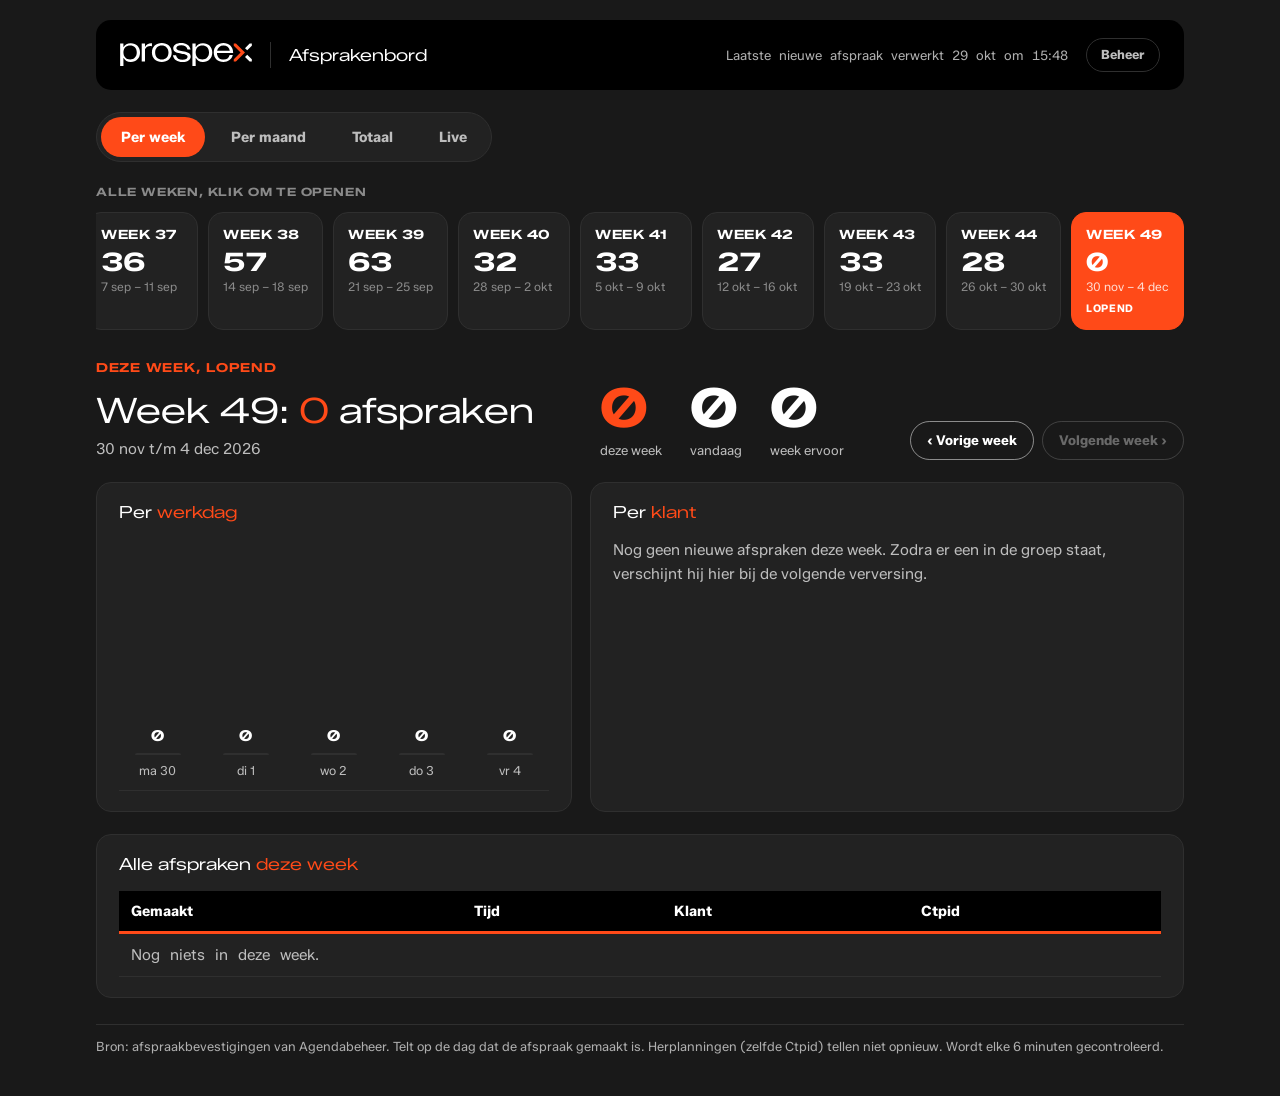
==== commit 13671ae2: "Handmatige correctie: 2 Lyreco-afspraken in week 37" ====
--- a/index.html
+++ b/index.html
@@ -652,7 +652,7 @@
 gekozen=startWeek();
 renderWeken();renderWeek();renderMeta();
 
-const DATA={"laatsteRun": "2026-10-29T15:48", "dagen": {"2026-01-06": [{"id": "<918a9907-b0be-42f9-b3d5-7b4b1d5af3b0@prospex.nl>", "tijd": "13:15", "klant": "PLGGR", "profiel": "Wesley Regtuit", "nummer": "456", "status": "telt", "onderwerp": "9275b26868ed", "proj": "c92dcb2b"}, {"id": "<1e79075e-f9d2-4b85-a28e-c0409c525a82@prospex.nl>", "tijd": "14:08", "klant": "Evac", "profiel": "Boris Visser", "nummer": "315", "status": "telt", "onderwerp": "052f98c708ea", "proj": "86633655"}], "2026-01-09": [{"id": "<da8866c3-09c9-4684-9865-a5f862ae1860@prospex.nl>", "tijd": "13:35", "klant": "Evac", "profiel": "Boris Visser", "nummer": "400", "status": "telt", "onderwerp": "8d65cfe9cab2", "proj": "86633655"}, {"id": "<e6735204-1ca0-43f9-824e-d1045e4c1f37@prospex.nl>", "tijd": "14:25", "klant": "PLGGR", "profiel": "Wesley Regtuit", "nummer": "451", "status": "telt", "onderwerp": "b59c6109737b", "proj": "c92dcb2b"}, {"id": "<2527e3c8-2289-496d-856c-724a1b996f4e@prospex.nl>", "tijd": "14:42", "klant": "PLGGR", "profiel": "Wesley Regtuit", "nummer": "399", "status": "telt", "onderwerp": "1e7128e43c4d", "proj": "c92dcb2b"}], "2026-01-12": [{"id": "<21c1bc50-943e-4fd7-ad31-c3f398a5d76a@prospex.nl>", "tijd": "10:36", "klant": "PLGGR", "profiel": "Wesley Regtuit", "nummer": "457", "status": "telt", "onderwerp": "f8d8fb1b7b6c", "proj": "c92dcb2b"}, {"id": "<99a0a766-6388-4a41-9d9c-f18bbe13a93e@prospex.nl>", "tijd": "12:05", "klant": "Evac", "profiel": "Boris Visser", "nummer": "394", "status": "telt", "onderwerp": "7bdf3b2b494a", "proj": "86633655"}], "2026-01-13": [{"id": "<2a2928ae-bb77-460a-b3af-4ef6c753a331@prospex.nl>", "tijd": "09:20", "klant": "Evac", "profiel": "Boris Visser", "nummer": "204", "status": "telt", "onderwerp": "da0251c9965d", "proj": "86633655"}, {"id": "<789c4a76-fd43-43d0-b783-cad94653321a@prospex.nl>", "tijd": "13:20", "klant": "Evac", "profiel": "Boris Visser", "nummer": "331", "status": "telt", "onderwerp": "eef98c487ae3", "proj": "86633655"}, {"id": "<9d755f70-d5af-40ce-bf4a-9a87f72ce4a6@prospex.nl>", "tijd": "14:41", "klant": "Prospex", "profiel": "Pim Drupsteen", "nummer": "8575", "status": "telt", "onderwerp": "f24b1fc70c19", "proj": "096b5999"}], "2026-01-16": [{"id": "<44133a79-9746-4ba8-8a54-02bfbabaa4f1@prospex.nl>", "tijd": "09:37", "klant": "Evac", "profiel": "Boris Visser", "nummer": "328", "status": "telt", "onderwerp": "e79c02c1d4b6", "proj": "86633655"}, {"id": "<cce908e9-92a9-4226-b00b-7dba78b33f56@prospex.nl>", "tijd": "10:46", "klant": "Prospex", "profiel": "Pim Drupsteen", "nummer": "8685", "status": "telt", "onderwerp": "0b99206f4936", "proj": "096b5999"}, {"id": "<f9ce0cee-b2b1-47d7-bb3b-c34d5f0f3f3d@prospex.nl>", "tijd": "11:32", "klant": "PLGGR", "profiel": "Wesley Regtuit", "nummer": "415", "status": "telt", "onderwerp": "5d9e04dbe914", "proj": "c92dcb2b"}, {"id": "<4bf32ee3-906e-48da-8a0d-6a033b6e90a6@prospex.nl>", "tijd": "16:15", "klant": "Prospex", "profiel": "Pim", "nummer": "8165", "status": "telt", "onderwerp": "526868f29f47", "proj": "2bb3335d"}], "2026-01-19": [{"id": "<84067dd8-c20a-4d1a-b1f7-e1384e16278d@prospex.nl>", "tijd": "14:15", "klant": "PLGGR", "profiel": "Wesley Regtuit", "nummer": "432", "status": "telt", "onderwerp": "b95fcee3db9f", "proj": "c92dcb2b"}, {"id": "<5adbf319-5d88-4101-92c7-541bc7f57e3f@prospex.nl>", "tijd": "15:01", "klant": "PLGGR", "profiel": "Wesley Regtuit", "nummer": "458", "status": "telt", "onderwerp": "c5ed8a25baec", "proj": "c92dcb2b"}], "2026-01-20": [{"id": "<84ab8675-189b-44b8-b255-f6ded121ef4b@prospex.nl>", "tijd": "09:54", "klant": "SGS", "profiel": "Problem Owner", "nummer": "146", "status": "telt", "onderwerp": "5e8102f52332", "proj": "36013c6c"}, {"id": "<d10a52cf-b17d-4e09-9593-5f3fe4198bf8@prospex.nl>", "tijd": "10:44", "klant": "Nowy Styl", "profiel": "Nowy Styl", "nummer": "1790", "status": "telt", "onderwerp": "eaf2e3ad2bb9", "proj": "fb4233ba"}, {"id": "<e430a81b-d352-498e-9b8e-ee88be70615b@prospex.nl>", "tijd": "15:08", "klant": "Evac", "profiel": "Boris Visser", "nummer": "124", "status": "telt", "onderwerp": "391e74e7fe76", "proj": "86633655"}], "2026-01-21": [{"id": "<9f8e1ecc-a87a-49c3-8b57-04b7de4cea6f@prospex.nl>", "tijd": "10:32", "klant": "Elephant Parade", "profiel": "Citymarketing", "nummer": "193", "status": "telt", "onderwerp": "99b5126973cc", "proj": "b51ddbc7"}, {"id": "<f5d299b9-53db-4035-8e2d-30485bf171e8@prospex.nl>", "tijd": "11:09", "klant": "Elephant Parade", "profiel": "Citymarketing", "nummer": "201", "status": "telt", "onderwerp": "89dc0eb131a7", "proj": "b51ddbc7"}, {"id": "<4885cf3b-b242-4575-abf4-920096c69aa0@prospex.nl>", "tijd": "11:37", "klant": "Nowy Styl", "profiel": "Nowy Styl", "nummer": "1785", "status": "telt", "onderwerp": "ba25f43df24c", "proj": "fb4233ba"}, {"id": "<8f1660d9-425c-44d6-a032-ff81f0f08411@prospex.nl>", "tijd": "11:53", "klant": "Nowy Styl", "profiel": "Nowy Styl", "nummer": "1741", "status": "telt", "onderwerp": "29c251562cc9", "proj": "fb4233ba"}, {"id": "<a18bcafc-6a38-4fa8-b2ee-e3355e528a9b@prospex.nl>", "tijd": "16:46", "klant": "Worktobee", "profiel": "Dirk Jan Hildebrand", "nummer": "39", "status": "telt", "onderwerp": "73e394cd2e93", "proj": "6019560b"}, {"id": "<f7614009-27e3-4f05-b273-030138208804@prospex.nl>", "tijd": "17:11", "klant": "Worktobee", "profiel": "Dirk Jan Hildebrand", "nummer": "58", "status": "telt", "onderwerp": "732eff6f884b", "proj": "6019560b"}, {"id": "<b736d92d-62a5-4ff0-b20f-2ad0a32afa9d@prospex.nl>", "tijd": "17:21", "klant": "Worktobee", "profiel": "Dirk Jan Hildebrand", "nummer": "42", "status": "telt", "onderwerp": "6a29978790d2", "proj": "6019560b"}], "2026-01-22": [{"id": "<162aeca6-14af-41bb-9738-36bbd6284703@prospex.nl>", "tijd": "09:09", "klant": "Thorlux", "profiel": "Bram Dieltjens", "nummer": "1719", "status": "telt", "onderwerp": "aa130b45e1bd", "proj": "8c09aabb"}, {"id": "<9daaf231-e545-4cb1-89a4-a8f31126f244@prospex.nl>", "tijd": "09:12", "klant": "Evac", "profiel": "Boris Visser", "nummer": "419", "status": "telt", "onderwerp": "19ad665f0aec", "proj": "86633655"}, {"id": "<80b16957-0e74-4112-ba4d-d67623c01be0@prospex.nl>", "tijd": "10:15", "klant": "Elephant Parade", "profiel": "Citymarketing", "nummer": "242", "status": "telt", "onderwerp": "9978b1da71cb", "proj": "b51ddbc7"}, {"id": "<85f58c96-f5c6-43a8-a894-61104fe1b31e@prospex.nl>", "tijd": "16:05", "klant": "MAD-Quality", "profiel": "Ruud Kuil", "nummer": "72", "status": "telt", "onderwerp": "5d8b0b9fc581", "proj": "00253434"}], "2026-01-23": [{"id": "<4af2783a-c8ab-411a-bcb2-20e810657004@prospex.nl>", "tijd": "09:50", "klant": "MAD-Quality", "profiel": "Ruud Kuil", "nummer": "87", "status": "telt", "onderwerp": "a206a15c65b9", "proj": "00253434"}, {"id": "<cb00e575-15fb-4496-87a9-36ac0a577e99@prospex.nl>", "tijd": "10:14", "klant": "MAD-Quality", "profiel": "Ruud Kuil", "nummer": "90", "status": "telt", "onderwerp": "9ab7ec5d9367", "proj": "00253434"}, {"id": "<9c569195-d090-4724-bb91-6dd0ce5d0b3c@prospex.nl>", "tijd": "11:13", "klant": "PLGGR", "profiel": "Wesley Regtuit", "nummer": "464", "status": "telt", "onderwerp": "313f0d66de4e", "proj": "c92dcb2b"}, {"id": "<8ba75204-edfe-45e7-a03d-5bd284245449@prospex.nl>", "tijd": "11:45", "klant": "SGS", "profiel": "Problem Owner", "nummer": "139", "status": "telt", "onderwerp": "c4b1c342469f", "proj": "36013c6c"}], "2026-01-26": [{"id": "<de5808c1-7452-4aa1-bf8e-43ea7712f503@prospex.nl>", "tijd": "12:11", "klant": "Energyhouse", "profiel": "Nikolai de Breet", "nummer": "2725", "status": "telt", "onderwerp": "862cad84c2b6", "proj": "8140232b"}, {"id": "<6eef4936-27f5-4db6-b7ef-13ed6294d1e2@prospex.nl>", "tijd": "14:38", "klant": "KPMG", "profiel": "Alexander Noordeloos", "nummer": "12", "status": "telt", "onderwerp": "e13676ccbcd9", "proj": "695737a8"}, {"id": "<93de3188-17aa-45a8-b83b-74175336fec2@prospex.nl>", "tijd": "15:03", "klant": "KPMG", "profiel": "Alexander Noordeloos", "nummer": "14", "status": "telt", "onderwerp": "50f916f07ae8", "proj": "695737a8"}], "2026-01-27": [{"id": "<753770a2-9bca-46a7-a559-568ffb46a85e@prospex.nl>", "tijd": "11:08", "klant": "Pregis", "profiel": "Nederlands", "nummer": "1373", "status": "telt", "onderwerp": "0291d9ddb672", "proj": "289922cd"}, {"id": "<a1bd6b79-b0bd-4cba-8159-7d922eb4890e@prospex.nl>", "tijd": "11:20", "klant": "Prospex", "profiel": "Roy Moehring", "nummer": "9614", "status": "telt", "onderwerp": "a6248ffe6d6a", "proj": "39c0fc5f"}, {"id": "<ba4dcf56-04bc-43ea-860e-87b0baaf68c9@prospex.nl>", "tijd": "13:25", "klant": "Nowy Styl", "profiel": "Nowy Styl", "nummer": "1757", "status": "telt", "onderwerp": "0bca96a96109", "proj": "5ed79858"}, {"id": "<60f38f49-6d7d-43c6-af6e-9fb972e26ded@prospex.nl>", "tijd": "14:04", "klant": "Prospex", "profiel": "Roy Moehring", "nummer": "9571", "status": "telt", "onderwerp": "2cddac903311", "proj": "39c0fc5f"}, {"id": "<3b4de60c-d92e-423c-a74e-5c8016efb17c@prospex.nl>", "tijd": "15:07", "klant": "SGS", "profiel": "Problem Owner", "nummer": "175", "status": "telt", "onderwerp": "3a5198cc691b", "proj": "b0d70ce4"}], "2026-01-28": [{"id": "<d43fe499-589b-4a4c-990b-c612bad0453f@prospex.nl>", "tijd": "10:38", "klant": "KPMG", "profiel": "Alexander Noordeloos", "nummer": "24", "status": "telt", "onderwerp": "13eed4311250", "proj": "a30ed077"}, {"id": "<823d907f-afaf-4ae3-ae99-e71b2298ac05@prospex.nl>", "tijd": "11:36", "klant": "PLGGR", "profiel": "Wesley Regtuit", "nummer": "368", "status": "telt", "onderwerp": "2b5c80a97286", "proj": "a8611483"}, {"id": "<f9029676-c81d-480e-bddb-4ea93bd59c73@prospex.nl>", "tijd": "15:06", "klant": "Thorlux", "profiel": "Bram Dieltjens", "nummer": "1620", "status": "telt", "onderwerp": "7389c6525a19", "proj": "939141de"}, {"id": "<5ab21ea5-4d2d-42e6-bc55-acb200fbea21@prospex.nl>", "tijd": "15:34", "klant": "MAD-Quality", "profiel": "Ruud Kuil", "nummer": "121", "status": "telt", "onderwerp": "85ae23e7c256", "proj": "026428b8"}], "2026-01-29": [{"id": "<c407e6d8-f4af-4df3-86c6-970c8600921e@prospex.nl>", "tijd": "09:33", "klant": "Prospex", "profiel": "Roy Moehring", "nummer": "8665", "status": "telt", "onderwerp": "ad5d5240d2f0", "proj": "096b5999"}, {"id": "<5ae7558f-82c8-4aa4-bc5c-b7acaae710be@prospex.nl>", "tijd": "09:44", "klant": "Evac", "profiel": "Boris Visser", "nummer": "452", "status": "telt", "onderwerp": "4ff1ae191ea7", "proj": "cffa4d6c"}, {"id": "<2aa76bd9-075b-4851-b4f5-05595e6b528a@prospex.nl>", "tijd": "11:19", "klant": "Prospex", "profiel": "Roy Moehring", "nummer": "8689", "status": "telt", "onderwerp": "737418d86970", "proj": "096b5999"}, {"id": "<8fcd1a64-2d59-4d46-9d2b-bb19a6496664@prospex.nl>", "tijd": "11:23", "klant": "MAD-Quality", "profiel": "Ruud Kuil", "nummer": "133", "status": "telt", "onderwerp": "4fef4f4ed497", "proj": "026428b8"}, {"id": "<6c54eb50-14e2-48b4-8b51-0a4349426878@prospex.nl>", "tijd": "11:33", "klant": "Prospex", "profiel": "Roy Moehring", "nummer": "8697", "status": "telt", "onderwerp": "e36377c874dc", "proj": "096b5999"}, {"id": "<cce81259-4b55-4332-b729-8be49281a5be@prospex.nl>", "tijd": "11:52", "klant": "Prospex", "profiel": "Roy Moehring", "nummer": "8703", "status": "telt", "onderwerp": "f59776052f80", "proj": "096b5999"}, {"id": "<550f9e97-67e5-492d-ab0a-a0e0800ecfca@prospex.nl>", "tijd": "13:25", "klant": "Prospex", "profiel": "Roy Moehring", "nummer": "8661", "status": "telt", "onderwerp": "6f7dbf005f18", "proj": "096b5999"}, {"id": "<6ca06751-e2c7-43dd-856c-e59f8a57cb6e@prospex.nl>", "tijd": "14:26", "klant": "SGS", "profiel": "Problem Owner", "nummer": "148", "status": "telt", "onderwerp": "a48252ef4da4", "proj": "b0d70ce4"}, {"id": "<4048bd7d-0d04-45e3-827d-2d945985dda8@prospex.nl>", "tijd": "14:36", "klant": "Evac", "profiel": "Boris Visser", "nummer": "482", "status": "telt", "onderwerp": "20292557238e", "proj": "cffa4d6c"}, {"id": "<d7b20e11-1952-4a2a-ae36-b275b0c2d871@prospex.nl>", "tijd": "16:28", "klant": "KPMG", "profiel": "Alexander Noordeloos", "nummer": "30", "status": "telt", "onderwerp": "1d79dbb1ccbe", "proj": "a30ed077"}, {"id": "<33b90bc9-6d9d-4717-a9c2-ae4e8f82b826@prospex.nl>", "tijd": "16:36", "klant": "KPMG", "profiel": "Alexander Noordeloos", "nummer": "1", "status": "telt", "onderwerp": "c3eb5a9af6cb", "proj": "a30ed077"}, {"id": "<4a9cc4d2-9ba3-45ef-97f6-f69d70886737@prospex.nl>", "tijd": "16:48", "klant": "KPMG", "profiel": "Alexander Noordeloos", "nummer": "21", "status": "telt", "onderwerp": "46d4b95c0e18", "proj": "a30ed077"}], "2026-01-30": [{"id": "<63c3e03d-204e-4abe-af61-103ab61744c6@prospex.nl>", "tijd": "09:23", "klant": "Energyhouse", "profiel": "Nikolai de Breet", "nummer": "2473", "status": "telt", "onderwerp": "393cee2bcf66", "proj": "8140232b"}, {"id": "<6e24f239-bd71-4251-a1fb-d5780def49d7@prospex.nl>", "tijd": "10:52", "klant": "Hovingh", "profiel": "Wilfred", "nummer": "19", "status": "telt", "onderwerp": "22417dd266e0", "proj": "360bcb44"}, {"id": "<a00e6b57-b150-463c-8dd3-52442ff2b53f@prospex.nl>", "tijd": "12:49", "klant": "Nowy Styl", "profiel": "Nowy Styl", "nummer": "779", "status": "telt", "onderwerp": "527bed619d44", "proj": "7d1f5234"}, {"id": "<ac7ae2a8-f753-4cae-a05b-0438c364be1e@prospex.nl>", "tijd": "12:58", "klant": "Worktobee", "profiel": "Dirk Jan Hildebrand", "nummer": "213", "status": "telt", "onderwerp": "c686ae745a2b", "proj": "6019560b"}, {"id": "<efbbd28b-db76-48de-9cdb-8f2dbb32da54@prospex.nl>", "tijd": "13:10", "klant": "Thorlux", "profiel": "Bram Dieltjens", "nummer": "1073", "status": "telt", "onderwerp": "ab0c4c7178f6", "proj": "939141de"}, {"id": "<3aace0cf-090e-403c-8bee-be1bd0cd2e16@prospex.nl>", "tijd": "13:32", "klant": "Worktobee", "profiel": "Dirk Jan Hildebrand", "nummer": "227", "status": "telt", "onderwerp": "66046b455b20", "proj": "6019560b"}, {"id": "<1dd78c5c-e05d-4b1b-957e-a6ca17d9939a@prospex.nl>", "tijd": "13:53", "klant": "Worktobee", "profiel": "Dirk Jan Hildebrand", "nummer": "230", "status": "telt", "onderwerp": "45f1df05522a", "proj": "6019560b"}, {"id": "<60b6e6e0-e463-4861-8201-bf20f8590485@prospex.nl>", "tijd": "14:15", "klant": "PLGGR", "profiel": "Wesley Regtuit", "nummer": "340", "status": "telt", "onderwerp": "6b814928025c", "proj": "a8611483"}, {"id": "<a2077c29-2c77-4d83-a843-5be1fb71c21b@prospex.nl>", "tijd": "14:43", "klant": "Prospex", "profiel": "Roy Moehring", "nummer": "8655", "status": "telt", "onderwerp": "2513e0908dd3", "proj": "096b5999"}, {"id": "<6ebc027b-67ed-4069-b274-158130aa2afa@prospex.nl>", "tijd": "14:55", "klant": "KPMG", "profiel": "Alexander Noordeloos", "nummer": "5", "status": "telt", "onderwerp": "3859280bc41c", "proj": "a30ed077"}], "2026-02-02": [{"id": "<84035ae6-3839-4efd-b9a5-7c9705c719d0@prospex.nl>", "tijd": "11:04", "klant": "Energyhouse", "profiel": "Nikolai de Breet", "nummer": "3682", "status": "telt", "onderwerp": "085df27840c8", "proj": "8140232b"}, {"id": "<361332f9-a63c-4f28-9f4d-fb9f78d1250a@prospex.nl>", "tijd": "14:12", "klant": "KPMG", "profiel": "Alexander Noordeloos", "nummer": "6", "status": "telt", "onderwerp": "c037b5a1d91d", "proj": "a30ed077"}, {"id": "<7d6f29ba-7412-42d7-9df4-d4b9157cb1f9@prospex.nl>", "tijd": "15:14", "klant": "Evac", "profiel": "Boris Visser", "nummer": "447", "status": "telt", "onderwerp": "4eb74cf5a5e0", "proj": "cffa4d6c"}], "2026-02-03": [{"id": "<bb5de1a9-0cdb-42b3-a0d9-1d29140ac293@prospex.nl>", "tijd": "10:46", "klant": "SGS", "profiel": "Budget Owner", "nummer": "109", "status": "telt", "onderwerp": "a8495950f49f", "proj": "7e04fc53"}, {"id": "<d837f7f6-354a-40dc-836c-ccd77e62f161@prospex.nl>", "tijd": "11:06", "klant": "Prospex", "profiel": "Roy Moehring", "nummer": "9634", "status": "telt", "onderwerp": "8a2aa32b65db", "proj": "39c0fc5f"}, {"id": "<c361602b-0e5f-433c-a397-0f9487a44855@prospex.nl>", "tijd": "13:16", "klant": "Prospex", "profiel": "Roy Moehring", "nummer": "8638", "status": "telt", "onderwerp": "13a7c6d35010", "proj": "096b5999"}, {"id": "<c931ae5f-a98b-4af7-b2f6-4550936e3268@prospex.nl>", "tijd": "13:20", "klant": "SGS", "profiel": "Problem Owner", "nummer": "191", "status": "telt", "onderwerp": "a866503474e9", "proj": "b0d70ce4"}, {"id": "<8c395121-1c6b-4e7e-9868-637ed7ac81f7@prospex.nl>", "tijd": "13:22", "klant": "MAD-Quality", "profiel": "Ruud Kuil", "nummer": "175", "status": "telt", "onderwerp": "060aa6252172", "proj": "026428b8"}, {"id": "<fb315f6a-5dd8-4eed-aacf-9ed5ea218fa5@prospex.nl>", "tijd": "13:50", "klant": "Prospex", "profiel": "Roy Moehring", "nummer": "8501", "status": "telt", "onderwerp": "4f3150cc3cd0", "proj": "096b5999"}, {"id": "<7a59dffd-46c6-4d5d-8097-fdcdb7c5531b@prospex.nl>", "tijd": "13:53", "klant": "KPMG", "profiel": "Alexander Noordeloos", "nummer": "37", "status": "telt", "onderwerp": "50f448b5a43e", "proj": "a30ed077"}, {"id": "<ee8a3804-cdd8-4246-b1a3-1d8616ec8f61@prospex.nl>", "tijd": "14:35", "klant": "Prospex", "profiel": "Roy Moehring", "nummer": "8702", "status": "telt", "onderwerp": "e9f9d455abd2", "proj": "096b5999"}], "2026-02-04": [{"id": "<6d932092-db15-4441-a021-d96bde351b14@prospex.nl>", "tijd": "10:13", "klant": "Elephant Parade", "profiel": "Wethouders", "nummer": "79", "status": "telt", "onderwerp": "6b1c752309ba", "proj": "86bdc7b5"}, {"id": "<d0e91028-0714-49f9-b231-652391705060@prospex.nl>", "tijd": "11:58", "klant": "KPMG", "profiel": "Alexander Noordeloos", "nummer": "8", "status": "telt", "onderwerp": "e62123fc81f1", "proj": "a30ed077"}, {"id": "<2e5a4753-0a77-4262-8ff5-5ed0e8207d8e@prospex.nl>", "tijd": "13:09", "klant": "Worktobee", "profiel": "Dirk Jan Hildebrand", "nummer": "245", "status": "telt", "onderwerp": "c89607464818", "proj": "6019560b"}, {"id": "<b5e96e1d-f88a-4cc2-868b-3bec70d0298a@prospex.nl>", "tijd": "14:40", "klant": "Hovingh", "profiel": "Wilfred", "nummer": "78", "status": "telt", "onderwerp": "693874aad0a6", "proj": "360bcb44"}], "2026-02-05": [{"id": "<3a72b838-76b6-4f9c-bb62-ed52a9de1630@prospex.nl>", "tijd": "09:12", "klant": "Elephant Parade", "profiel": "Citymarketing", "nummer": "248", "status": "telt", "onderwerp": "341c1e177f3f", "proj": "b51ddbc7"}, {"id": "<fdca0206-ef41-48ca-979d-2029fafd5938@prospex.nl>", "tijd": "09:50", "klant": "Elephant Parade", "profiel": "Citymarketing", "nummer": "264", "status": "telt", "onderwerp": "af99e8e84b12", "proj": "b51ddbc7"}, {"id": "<3ff5e648-0a6d-4fab-8799-d6f68f325c45@prospex.nl>", "tijd": "10:20", "klant": "Elephant Parade", "profiel": "Citymarketing", "nummer": "275", "status": "telt", "onderwerp": "964b884fc035", "proj": "b51ddbc7"}, {"id": "<b730a66b-11c9-4b67-aa2f-700da65fb197@prospex.nl>", "tijd": "13:27", "klant": "Prospex", "profiel": "Roy Moehring", "nummer": "9520", "status": "telt", "onderwerp": "65442bb7a57e", "proj": "39c0fc5f"}], "2026-02-06": [{"id": "<e9dcc4a4-2c86-429d-8869-0bb12b646f44@prospex.nl>", "tijd": "09:17", "klant": "Prospex", "profiel": "Roy Moehring", "nummer": "3073", "status": "telt", "onderwerp": "efa18e800634", "proj": "7e1f0690"}, {"id": "<ccab7ef7-ec1b-4576-b7bb-6b939a98f8c0@prospex.nl>", "tijd": "10:48", "klant": "Prospex", "profiel": "Roy Beek", "nummer": "8009", "status": "telt", "onderwerp": "cbc46670c275", "proj": "40e796c7"}, {"id": "<d77ba1b1-2776-45e1-8078-7ee258e3470e@prospex.nl>", "tijd": "10:51", "klant": "Thorlux", "profiel": "Bram Dieltjens", "nummer": "1801", "status": "telt", "onderwerp": "84948dfbc606", "proj": "939141de"}, {"id": "<1f89406e-e776-4497-a6f3-e338e029ba94@prospex.nl>", "tijd": "13:35", "klant": "Thorlux", "profiel": "Bram Dieltjens", "nummer": "1803", "status": "telt", "onderwerp": "e915f37ac6f4", "proj": "939141de"}, {"id": "<c25b88c2-73f2-4450-961b-03614bf66949@prospex.nl>", "tijd": "14:30", "klant": "Prospex", "profiel": "Roy Beek", "nummer": "7950", "status": "telt", "onderwerp": "3ee4da58c4f7", "proj": "40e796c7"}], "2026-02-09": [{"id": "<bb3fc529-e2e3-4e19-9bb4-d741a8902426@prospex.nl>", "tijd": "09:26", "klant": "Elephant Parade", "profiel": "Citymarketing", "nummer": "212", "status": "telt", "onderwerp": "bc0bcfecd737", "proj": "b51ddbc7"}, {"id": "<72a61d06-15fd-4743-a763-996d105f89af@prospex.nl>", "tijd": "11:22", "klant": "Elephant Parade", "profiel": "Citymarketing", "nummer": "304", "status": "telt", "onderwerp": "a47618e4372f", "proj": "b51ddbc7"}], "2026-02-10": [{"id": "<72860ff1-deb7-4090-ae0f-9dac7ce54588@prospex.nl>", "tijd": "12:54", "klant": "Prospex", "profiel": "Roy Moehring", "nummer": "9632", "status": "telt", "onderwerp": "c84cf7dcde86", "proj": "39c0fc5f"}], "2026-02-11": [{"id": "<7a264d7c-6b34-4a66-88c5-e371c6ba62ab@prospex.nl>", "tijd": "11:00", "klant": "Thorlux", "profiel": "Bram Dieltjens", "nummer": "1718", "status": "telt", "onderwerp": "f24a57c2949d", "proj": "939141de"}, {"id": "<e95d99b0-0313-455c-9940-52986ca1e99c@prospex.nl>", "tijd": "11:18", "klant": "Thorlux", "profiel": "Bram Dieltjens", "nummer": "1314", "status": "telt", "onderwerp": "4501eeed651e", "proj": "939141de"}, {"id": "<261bf8d5-3765-44fb-91f0-e5b744acab91@prospex.nl>", "tijd": "11:50", "klant": "PLGGR", "profiel": "Wesley Regtuit", "nummer": "372", "status": "telt", "onderwerp": "4d091ab4f956", "proj": "a8611483"}, {"id": "<73a94659-3004-427b-b054-47e38c568fff@prospex.nl>", "tijd": "12:26", "klant": "Energyhouse", "profiel": "Nikolai de Breet", "nummer": "3076", "status": "telt", "onderwerp": "d2c9a769a1ef", "proj": "8140232b"}, {"id": "<a6fc95c1-e3cc-449c-be37-1b514f67e1c3@prospex.nl>", "tijd": "14:38", "klant": "Bertsch", "profiel": "Carl Brenninkmeijer", "nummer": "309", "status": "telt", "onderwerp": "770f832b8e6c", "proj": "510cad9c"}], "2026-02-12": [{"id": "<82c917b2-5cb9-438b-95f6-f2ca3831bdfe@prospex.nl>", "tijd": "09:40", "klant": "SGS", "profiel": "Problem Owner", "nummer": "154", "status": "telt", "onderwerp": "fa4a35caffa5", "proj": "b0d70ce4"}, {"id": "<4830479e-698d-47bd-b5e5-b9f9e077b947@prospex.nl>", "tijd": "10:26", "klant": "SGS", "profiel": "Problem Owner", "nummer": "94", "status": "telt", "onderwerp": "f9d69ccf6579", "proj": "b0d70ce4"}, {"id": "<cc131f94-175a-4355-9286-6900100fd5aa@prospex.nl>", "tijd": "10:36", "klant": "Elephant Parade", "profiel": "Citymarketing", "nummer": "266", "status": "telt", "onderwerp": "1d5d718fd313", "proj": "b51ddbc7"}, {"id": "<6a02e751-ec9f-4ee1-b6ce-ff15b44c3b0c@prospex.nl>", "tijd": "11:37", "klant": "Elephant Parade", "profiel": "Citymarketing", "nummer": "245", "status": "telt", "onderwerp": "309657616616", "proj": "b51ddbc7"}, {"id": "<d86ac184-0a02-41a1-b332-5031dff9e568@prospex.nl>", "tijd": "12:43", "klant": "Thorlux", "profiel": "Bram Dieltjens", "nummer": "1114", "status": "telt", "onderwerp": "701aaf831aca", "proj": "939141de"}, {"id": "<aca020ad-e7dd-4302-aa0d-14cbd2199ed2@prospex.nl>", "tijd": "16:10", "klant": "Bertsch", "profiel": "Carl Brenninkmeijer", "nummer": "300", "status": "telt", "onderwerp": "aac7a2d243b4", "proj": "510cad9c"}], "2026-02-13": [{"id": "<140d4cb5-4cfc-4b42-a190-f90fffdc17cb@prospex.nl>", "tijd": "08:59", "klant": "Energyhouse", "profiel": "Nikolai de Breet", "nummer": "2580", "status": "telt", "onderwerp": "91034abbfe6b", "proj": "8140232b"}, {"id": "<6cfae3e1-cae4-4cab-b469-2a9b1b8d2d62@prospex.nl>", "tijd": "09:31", "klant": "Evac", "profiel": "Boris Visser", "nummer": "495", "status": "telt", "onderwerp": "574b9f72f1c0", "proj": "cffa4d6c"}, {"id": "<353e4f10-6917-4409-b870-a6b535ad1447@prospex.nl>", "tijd": "12:04", "klant": "Elephant Parade", "profiel": "Citymarketing", "nummer": "257", "status": "telt", "onderwerp": "510a6b0fcec5", "proj": "b51ddbc7"}, {"id": "<5f9ccdcd-0eac-46d6-ad0d-e74df0d25c00@prospex.nl>", "tijd": "12:30", "klant": "Elephant Parade", "profiel": "Citymarketing", "nummer": "211", "status": "telt", "onderwerp": "887eb13a1d30", "proj": "b51ddbc7"}, {"id": "<8720a010-8711-42da-bf63-cba2d7c87665@prospex.nl>", "tijd": "12:38", "klant": "Thorlux", "profiel": "Bram Dieltjens", "nummer": "1832", "status": "telt", "onderwerp": "f6df26a4ccf7", "proj": "939141de"}, {"id": "<1cd65355-abac-4716-a2b8-18d78db8aa5e@prospex.nl>", "tijd": "13:49", "klant": "Hovingh", "profiel": "Jordi - NL", "nummer": "30208", "status": "telt", "onderwerp": "ef40bf320b70", "proj": "e21c9ebc"}, {"id": "<372b6a4a-c03a-4731-842b-48725c0017ff@prospex.nl>", "tijd": "15:19", "klant": "Thorlux", "profiel": "Bram Dieltjens", "nummer": "1838", "status": "telt", "onderwerp": "32cc9c58ccf4", "proj": "939141de"}], "2026-02-16": [{"id": "<b7d72e9f-b276-471a-afb2-1ffdaa70fd88@prospex.nl>", "tijd": "10:08", "klant": "Elephant Parade", "profiel": "Citymarketing", "nummer": "241", "status": "telt", "onderwerp": "9fd5e44ecfef", "proj": "b51ddbc7"}, {"id": "<c8f64d8e-a73e-4164-be55-ac88dfe918c4@prospex.nl>", "tijd": "11:49", "klant": "Elephant Parade", "profiel": "Citymarketing", "nummer": "222", "status": "telt", "onderwerp": "0d8a0868fcc3", "proj": "b51ddbc7"}, {"id": "<d49a0bdd-c654-4de5-a308-d4f76a2d9c93@prospex.nl>", "tijd": "14:25", "klant": "SGS", "profiel": "Budget Owner", "nummer": "213", "status": "telt", "onderwerp": "b70f0694de6d", "proj": "7e04fc53"}], "2026-02-17": [{"id": "<aacc12d5-2418-4dc4-b92c-a3c419ca6871@prospex.nl>", "tijd": "09:29", "klant": "Aranea", "profiel": "José Rebelo", "nummer": "6", "status": "telt", "onderwerp": "468c58372954", "proj": "5bc171b6"}, {"id": "<d147ec89-5b08-4b47-bade-a623f697fe1d@prospex.nl>", "tijd": "11:04", "klant": "Aranea", "profiel": "José Rebelo", "nummer": "36", "status": "telt", "onderwerp": "dfa3dc9a35a3", "proj": "5bc171b6"}, {"id": "<584fb934-3cf9-40af-97f7-aedc09b5e538@prospex.nl>", "tijd": "13:31", "klant": "SGS", "profiel": "Problem Owner", "nummer": "169", "status": "telt", "onderwerp": "d628a50e1e3b", "proj": "b0d70ce4"}, {"id": "<0c52f69c-e42e-4200-8894-29056905aed7@prospex.nl>", "tijd": "13:53", "klant": "Prospex", "profiel": "Pim", "nummer": "574", "status": "telt", "onderwerp": "f3f811d0c901", "proj": "14b76272"}, {"id": "<b23d7779-c487-4ac5-9d66-a774978ceb01@prospex.nl>", "tijd": "14:13", "klant": "Touch", "profiel": "Kevin Martens", "nummer": "423", "status": "telt", "onderwerp": "8e1faecfacfe", "proj": "2500179c"}, {"id": "<676c607d-0f55-4b63-a1e7-b9faf7caa096@prospex.nl>", "tijd": "16:08", "klant": "MAD-Quality", "profiel": "Ruud Kuil", "nummer": "126", "status": "telt", "onderwerp": "61a473a0b063", "proj": "026428b8"}], "2026-02-18": [{"id": "<f03feba6-73e2-47df-a9db-0aa8de8a10ce@prospex.nl>", "tijd": "11:55", "klant": "Nowy Styl", "profiel": "Nowy Styl", "nummer": "1666", "status": "telt", "onderwerp": "b30b3eaea3f4", "proj": "5ed79858"}, {"id": "<252f008f-214d-490c-9673-b2f0b4e4eacc@prospex.nl>", "tijd": "16:01", "klant": "Thorlux", "profiel": "Bram Dieltjens", "nummer": "1781", "status": "telt", "onderwerp": "117cb1be7e0c", "proj": "939141de"}], "2026-02-19": [{"id": "<ba881634-646f-422a-a92d-abbc1671b042@prospex.nl>", "tijd": "09:52", "klant": "Elephant Parade", "profiel": "Wethouders", "nummer": "50", "status": "telt", "onderwerp": "cdc07a9115a8", "proj": "86bdc7b5"}, {"id": "<1a588b91-00cb-4684-8af8-9aa08bf3f5c3@prospex.nl>", "tijd": "10:08", "klant": "Aranea", "profiel": "Hans Rombouts", "nummer": "55", "status": "telt", "onderwerp": "31829dae0eb8", "proj": "fa7c5eda"}, {"id": "<479b15c0-63d7-4b4c-bd8c-393fe19d6b2f@prospex.nl>", "tijd": "10:41", "klant": "Tible", "profiel": "Wiebe van Leeuwen", "nummer": "43", "status": "telt", "onderwerp": "fcd6809521fb", "proj": "d36d8357"}, {"id": "<89219177-c906-4687-b0f3-9fefd5d68279@prospex.nl>", "tijd": "10:44", "klant": "Aranea", "profiel": "Hans Rombouts", "nummer": "65", "status": "telt", "onderwerp": "ffce26bb63c7", "proj": "fa7c5eda"}, {"id": "<786fb614-59b9-46c8-af7a-f8aca01bc971@prospex.nl>", "tijd": "12:15", "klant": "Bertsch", "profiel": "Carl Brenninkmeijer", "nummer": "313", "status": "telt", "onderwerp": "50c9dec03975", "proj": "510cad9c"}, {"id": "<2431c7ca-571d-4a49-8a2f-fbb16dd12adf@prospex.nl>", "tijd": "14:08", "klant": "Touch", "profiel": "Kevin Martens", "nummer": "243", "status": "telt", "onderwerp": "a1b214e53553", "proj": "2500179c"}], "2026-02-20": [{"id": "<cc48d140-e34d-4f6f-8a68-4694b3ea836f@prospex.nl>", "tijd": "10:16", "klant": "Isolatiespecialist", "profiel": "Tom Verzellenberg", "nummer": "49", "status": "telt", "onderwerp": "feab53825352", "proj": "bdf91269"}, {"id": "<3060e431-8d99-4780-b86d-ecb44dbec290@prospex.nl>", "tijd": "10:27", "klant": "Evac", "profiel": "Boris Visser", "nummer": "616", "status": "telt", "onderwerp": "dc98022870dd", "proj": "cffa4d6c"}, {"id": "<3ff418d2-46b2-4aeb-8d18-5414d9b21d46@prospex.nl>", "tijd": "10:33", "klant": "Isolatiespecialist", "profiel": "Tom Verzellenberg", "nummer": "50", "status": "telt", "onderwerp": "e854a11f6e3b", "proj": "bdf91269"}, {"id": "<5120ab5f-d861-47cd-8c44-55063110d865@prospex.nl>", "tijd": "10:57", "klant": "Tible", "profiel": "Wiebe van Leeuwen", "nummer": "25", "status": "telt", "onderwerp": "68c2a1d6a4ad", "proj": "d36d8357"}, {"id": "<4a10389c-2b9b-4ecd-9c65-92c38010df1a@prospex.nl>", "tijd": "11:10", "klant": "Isolatiespecialist", "profiel": "Tom Verzellenberg", "nummer": "61", "status": "telt", "onderwerp": "e998300d98e8", "proj": "bdf91269"}, {"id": "<0cce7576-bfcd-4c6e-acda-daa508c956f3@prospex.nl>", "tijd": "12:09", "klant": "PLGGR", "profiel": "Wesley Regtuit", "nummer": "455", "status": "telt", "onderwerp": "bf43ac45ae34", "proj": "a8611483"}, {"id": "<a2c08b9d-5582-4f65-89e0-4b6f9f23f0c0@prospex.nl>", "tijd": "12:25", "klant": "Isolatiespecialist", "profiel": "Tom Verzellenberg", "nummer": "113", "status": "telt", "onderwerp": "9cdea025391d", "proj": "bdf91269"}, {"id": "<da48cc70-359d-457f-9c88-acfd29d8808e@prospex.nl>", "tijd": "14:07", "klant": "PLGGR", "profiel": "Stefan Broek", "nummer": "563", "status": "telt", "onderwerp": "aede52f2cf21", "proj": "4745eba9"}, {"id": "<5e4b33f8-aafc-4ceb-9571-37a5512005d4@prospex.nl>", "tijd": "14:54", "klant": "PLGGR", "profiel": "Wesley Regtuit", "nummer": "423", "status": "telt", "onderwerp": "cf2ed3d5a2aa", "proj": "a8611483"}], "2026-02-23": [{"id": "<c56fd333-07e3-43e8-af87-fbb485899142@prospex.nl>", "tijd": "09:32", "klant": "Touch", "profiel": "Kevin Martens", "nummer": "471", "status": "telt", "onderwerp": "f41c8dfb15c6", "proj": "2500179c"}, {"id": "<c15b4282-ad6e-4e1e-90ef-8213ee1fa6c4@prospex.nl>", "tijd": "10:45", "klant": "Thorlux", "profiel": "Bram Dieltjens", "nummer": "1872", "status": "telt", "onderwerp": "2f3f541352f9", "proj": "939141de"}, {"id": "<2458d22f-38b4-49d9-8336-3c6a8f876d53@prospex.nl>", "tijd": "11:24", "klant": "SGS", "profiel": "Budget Owner", "nummer": "239", "status": "telt", "onderwerp": "78ee6770de86", "proj": "7e04fc53"}, {"id": "<0eca6634-8a57-43fa-87b0-ea1d7ed8cfc3@prospex.nl>", "tijd": "11:38", "klant": "Isolatiespecialist", "profiel": "Tom Verzellenberg", "nummer": "11", "status": "telt", "onderwerp": "1b3985b070e5", "proj": "bdf91269"}, {"id": "<b32b03b3-a184-4a72-baaf-cdc4d20ec92d@prospex.nl>", "tijd": "12:27", "klant": "Isolatiespecialist", "profiel": "Tom Verzellenberg", "nummer": "20", "status": "telt", "onderwerp": "702056704b7f", "proj": "bdf91269"}], "2026-02-24": [{"id": "<ad820f54-7779-441a-a9b6-61dd47bdc825@prospex.nl>", "tijd": "09:33", "klant": "Aranea", "profiel": "José Rebelo", "nummer": "47", "status": "telt", "onderwerp": "2a1a12423f51", "proj": "5bc171b6"}, {"id": "<8d5775c5-9bab-4816-bdae-8b579865b050@prospex.nl>", "tijd": "10:23", "klant": "Aranea", "profiel": "Hans Rombouts", "nummer": "61", "status": "telt", "onderwerp": "468dfc60b455", "proj": "fa7c5eda"}, {"id": "<6dedb89c-0ff6-458b-973a-1e0201a38aa2@prospex.nl>", "tijd": "10:44", "klant": "PLGGR", "profiel": "Stefan Broek", "nummer": "577", "status": "telt", "onderwerp": "ff5601572705", "proj": "4745eba9"}, {"id": "<185f46c9-1963-4c23-9531-b05df931ee95@prospex.nl>", "tijd": "10:48", "klant": "Aranea", "profiel": "Hans Rombouts", "nummer": "77", "status": "telt", "onderwerp": "e15ba7a5024d", "proj": "fa7c5eda"}, {"id": "<f4b1145a-39ce-47d7-8149-9151e3e2a82a@prospex.nl>", "tijd": "11:33", "klant": "Touch", "profiel": "Kevin Martens", "nummer": "445", "status": "telt", "onderwerp": "d83a5a127ed4", "proj": "2500179c"}, {"id": "<20cea03e-bcce-49b1-a813-7430e0a14fb6@prospex.nl>", "tijd": "12:18", "klant": "Touch", "profiel": "Kevin Martens", "nummer": "610", "status": "telt", "onderwerp": "4c6e8157dd45", "proj": "2500179c"}], "2026-02-25": [{"id": "<70bce579-0623-4895-b47a-0595590993d6@prospex.nl>", "tijd": "09:08", "klant": "Aranea", "profiel": "José Rebelo", "nummer": "44", "status": "telt", "onderwerp": "04f32057f860", "proj": "5bc171b6"}, {"id": "<26262cfe-7791-4357-91e2-3044c1a3b77c@prospex.nl>", "tijd": "10:09", "klant": "Aranea", "profiel": "Hans Rombouts", "nummer": "90", "status": "telt", "onderwerp": "1d112538bb00", "proj": "fa7c5eda"}, {"id": "<772ed5bb-1fda-4f10-9fb7-b3088456c54f@prospex.nl>", "tijd": "10:52", "klant": "Aranea", "profiel": "Hans Rombouts", "nummer": "75", "status": "telt", "onderwerp": "df655c4c2c5f", "proj": "fa7c5eda"}, {"id": "<cd7c51e2-4f26-406c-ae8e-472e2152f68a@prospex.nl>", "tijd": "16:18", "klant": "Vaneigens", "profiel": "Boudewijn Wildeman", "nummer": "24", "status": "telt", "onderwerp": "a4d839144c54", "proj": "991769b2"}], "2026-02-26": [{"id": "<90603899-80c1-4f6c-8ae1-9a2994ab49d7@prospex.nl>", "tijd": "09:37", "klant": "Vaneigens", "profiel": "Boudewijn Wildeman", "nummer": "32", "status": "telt", "onderwerp": "b8a529abc2dc", "proj": "991769b2"}, {"id": "<01ae770f-0163-4010-a5bc-10338de1c773@prospex.nl>", "tijd": "13:34", "klant": "Evac", "profiel": "Boris Visser", "nummer": "448", "status": "telt", "onderwerp": "ec8930a0e3e1", "proj": "cffa4d6c"}, {"id": "<8b7f8894-fc3b-4e20-b7dc-a4d9170c22df@prospex.nl>", "tijd": "15:14", "klant": "Evac", "profiel": "Boris Visser", "nummer": "95", "status": "telt", "onderwerp": "20292557238e", "proj": "cffa4d6c"}], "2026-02-27": [{"id": "<4e2e4337-1a63-47bf-b1f4-0ff488dc4b17@prospex.nl>", "tijd": "10:36", "klant": "MAD-Quality", "profiel": "Ruud Kuil", "nummer": "140", "status": "telt", "onderwerp": "41d32af6e95c", "proj": "026428b8"}, {"id": "<effb9061-790a-4bf0-bd4c-670fe1d4f28f@prospex.nl>", "tijd": "11:39", "klant": "Touch", "profiel": "Kevin Martens", "nummer": "585", "status": "telt", "onderwerp": "e27d65b41b7a", "proj": "2500179c"}, {"id": "<f355f8ef-7f75-4d41-9ad1-78f348ab5435@prospex.nl>", "tijd": "12:52", "klant": "Touch", "profiel": "Kevin Martens", "nummer": "602", "status": "telt", "onderwerp": "b12cfdfe9ce1", "proj": "2500179c"}, {"id": "<9b6d3a5e-aec0-431c-81d5-983839d257a8@prospex.nl>", "tijd": "13:46", "klant": "Energyhouse", "profiel": "Nikolai de Breet", "nummer": "3822", "status": "telt", "onderwerp": "6678a5151950", "proj": "8140232b"}], "2026-03-02": [{"id": "<4aceefed-fca8-4381-8fdc-54f8c82e7430@prospex.nl>", "tijd": "09:00", "klant": "Hovingh", "profiel": "Wilfred", "nummer": "13", "status": "telt", "onderwerp": "b4adf92213c1", "proj": "360bcb44"}, {"id": "<8a45f364-b37b-4263-be71-b09f1801c55d@prospex.nl>", "tijd": "09:23", "klant": "Hovingh", "profiel": "Wilfred", "nummer": "77", "status": "telt", "onderwerp": "eaed24cd592c", "proj": "360bcb44"}, {"id": "<c2116198-b18f-47f0-8f8c-aa77579af663@prospex.nl>", "tijd": "10:39", "klant": "Aranea", "profiel": "Hans Rombouts", "nummer": "120", "status": "telt", "onderwerp": "6d895b88f377", "proj": "fa7c5eda"}, {"id": "<3bc08b1a-831f-4002-a1cc-d9c194f65ca4@prospex.nl>", "tijd": "10:50", "klant": "Aranea", "profiel": "Hans Rombouts", "nummer": "121", "status": "telt", "onderwerp": "b3261f330205", "proj": "fa7c5eda"}, {"id": "<f8cd551b-bb2b-4e44-b9f6-40092080e65c@prospex.nl>", "tijd": "11:32", "klant": "Evac", "profiel": "Boris Visser", "nummer": "510", "status": "telt", "onderwerp": "13e565ef1f56", "proj": "cffa4d6c"}, {"id": "<c39f9dfa-6eb0-48ee-b6f4-dc8604fbf3ac@prospex.nl>", "tijd": "12:48", "klant": "Aranea", "profiel": "Hans Rombouts", "nummer": "125", "status": "telt", "onderwerp": "39b9bdccd1ca", "proj": "fa7c5eda"}, {"id": "<c98e8878-9c75-43de-ba4c-a94646c08d03@prospex.nl>", "tijd": "13:53", "klant": "Vaneigens", "profiel": "Boudewijn Wildeman", "nummer": "22", "status": "telt", "onderwerp": "db8d17161280", "proj": "991769b2"}, {"id": "<e7d961d8-7cb8-467a-b91d-e2844a6f78b4@prospex.nl>", "tijd": "14:18", "klant": "Evac", "profiel": "Boris Visser", "nummer": "562", "status": "telt", "onderwerp": "8cd1c4eb2af3", "proj": "cffa4d6c"}, {"id": "<e70be4f6-17d5-4248-9099-936227917038@prospex.nl>", "tijd": "14:44", "klant": "Thorlux", "profiel": "Bram Dieltjens", "nummer": "1492", "status": "telt", "onderwerp": "ee975b76504f", "proj": "939141de"}], "2026-03-03": [{"id": "<904253da-6480-42db-8f82-6694b88bf8d3@prospex.nl>", "tijd": "09:05", "klant": "Nowy Styl", "profiel": "Nowy Styl", "nummer": "1869", "status": "telt", "onderwerp": "3611ce0f36cd", "proj": "5ed79858"}, {"id": "<c7e36a61-1ae4-4298-b9f9-5aec9d4e2e1e@prospex.nl>", "tijd": "12:04", "klant": "Vaneigens", "profiel": "Boudewijn Wildeman", "nummer": "23", "status": "telt", "onderwerp": "29ec081609a8", "proj": "991769b2"}, {"id": "<cc2c40a3-0dc9-4b9d-99e8-a97e495c35ea@prospex.nl>", "tijd": "13:25", "klant": "Aranea", "profiel": "Hans Rombouts", "nummer": "132", "status": "telt", "onderwerp": "0aff9db4673c", "proj": "fa7c5eda"}, {"id": "<6756b0d3-fb68-4096-a11f-83b6f8615479@prospex.nl>", "tijd": "13:47", "klant": "SGS", "profiel": "Problem Owner", "nummer": "205", "status": "telt", "onderwerp": "d946e2efc854", "proj": "b0d70ce4"}, {"id": "<c76106d0-e991-4401-9fe0-3489fdc2091a@prospex.nl>", "tijd": "20:16", "klant": "Prospex", "profiel": "Roy", "nummer": "814", "status": "telt", "onderwerp": "e29c883649f3", "proj": "168ee64b"}], "2026-03-04": [{"id": "<44e39e26-84a6-47f1-a55f-efb145557673@prospex.nl>", "tijd": "10:26", "klant": "Nowy Styl", "profiel": "Nowy Styl", "nummer": "1926", "status": "telt", "onderwerp": "e9bad4f7ed28", "proj": "5ed79858"}, {"id": "<511bbc07-060e-4204-a491-1bcbb508f4f8@prospex.nl>", "tijd": "11:51", "klant": "Aranea", "profiel": "Hans Rombouts", "nummer": "151", "status": "telt", "onderwerp": "0708ddd95eec", "proj": "fa7c5eda"}, {"id": "<e8004a78-1fc7-4a85-b71a-08c9230f3abc@prospex.nl>", "tijd": "14:10", "klant": "Prospex", "profiel": "Roy", "nummer": "897", "status": "telt", "onderwerp": "8678b0782ea2", "proj": "168ee64b"}], "2026-03-05": [{"id": "<29047823-beaa-4ae9-94f1-d1e9bc8f4954@prospex.nl>", "tijd": "09:26", "klant": "Prospex", "profiel": "Roy", "nummer": "929", "status": "telt", "onderwerp": "2e2e21832159", "proj": "168ee64b"}, {"id": "<c49665f4-93af-4e00-9904-127087028efa@prospex.nl>", "tijd": "09:43", "klant": "Tible", "profiel": "Merijn Boom", "nummer": "113", "status": "telt", "onderwerp": "8a247d26a5bb", "proj": "192e8363"}, {"id": "<72b831e2-3a30-4195-bcb6-620228dcca37@prospex.nl>", "tijd": "10:56", "klant": "Vaneigens", "profiel": "Boudewijn Wildeman", "nummer": "58", "status": "telt", "onderwerp": "da577365f43c", "proj": "991769b2"}, {"id": "<670701a8-c3d8-42b6-ac24-811686c173e7@prospex.nl>", "tijd": "11:08", "klant": "Vaneigens", "profiel": "Boudewijn Wildeman", "nummer": "39", "status": "telt", "onderwerp": "ff4673ab0971", "proj": "991769b2"}, {"id": "<54248f90-6876-4690-b0a0-38d494c23614@prospex.nl>", "tijd": "14:46", "klant": "Energyhouse", "profiel": "Nikolai de Breet", "nummer": "3396", "status": "telt", "onderwerp": "753b5294711b", "proj": "8140232b"}, {"id": "<2443b8f2-d3b2-413f-8da9-53aa4d5d9445@prospex.nl>", "tijd": "14:48", "klant": "Energyhouse", "profiel": "Nikolai de Breet", "nummer": "3390", "status": "telt", "onderwerp": "0e5c17ad0bb5", "proj": "8140232b"}, {"id": "<e137a09a-21f2-4fb1-b716-f6af33438edb@prospex.nl>", "tijd": "14:53", "klant": "Tible", "profiel": "Merijn Boom", "nummer": "104", "status": "telt", "onderwerp": "94e4491d6a03", "proj": "192e8363"}], "2026-03-06": [{"id": "<20948d3c-6947-43f9-a35a-63ac897f2994@prospex.nl>", "tijd": "11:06", "klant": "Touch", "profiel": "Rick van Hoorn", "nummer": "664", "status": "telt", "onderwerp": "e3b1a90ed4c6", "proj": "b2053b52"}, {"id": "<9d19f415-1a3a-48f1-9301-29dfbb0d091d@prospex.nl>", "tijd": "12:12", "klant": "Touch", "profiel": "Rick van Hoorn", "nummer": "652", "status": "telt", "onderwerp": "becddc727840", "proj": "b2053b52"}, {"id": "<5c262c3c-bb06-4939-86df-c1ff0732193e@prospex.nl>", "tijd": "12:29", "klant": "Touch", "profiel": "Rick van Hoorn", "nummer": "679", "status": "telt", "onderwerp": "92ea68704276", "proj": "b2053b52"}, {"id": "<012373f6-c022-4ef0-9a4b-aff6e55b71ad@prospex.nl>", "tijd": "12:40", "klant": "Hovingh", "profiel": "Wilfred", "nummer": "439", "status": "telt", "onderwerp": "51edc7256418", "proj": "360bcb44"}, {"id": "<28a0d39a-78f7-444d-b720-bd7a439e2660@prospex.nl>", "tijd": "13:58", "klant": "SGS", "profiel": "Budget Owner", "nummer": "253", "status": "telt", "onderwerp": "dfbdb774b073", "proj": "7e04fc53"}, {"id": "<35467220-b7e8-4007-b20c-d75fc12e781d@prospex.nl>", "tijd": "14:14", "klant": "Evac", "profiel": "Boris Visser", "nummer": "620", "status": "telt", "onderwerp": "807b05def7f9", "proj": "cffa4d6c"}, {"id": "<e0b8baa5-de89-4de5-81a9-06b0040167a4@prospex.nl>", "tijd": "15:16", "klant": "PLGGR", "profiel": "Stefan Broek", "nummer": "625", "status": "telt", "onderwerp": "b10d1418c2f1", "proj": "4745eba9"}], "2026-03-09": [{"id": "<643fcff8-f465-418a-8518-4bbd282ae1ed@prospex.nl>", "tijd": "09:58", "klant": "Touch", "profiel": "Vinny Truvnev", "nummer": "757", "status": "telt", "onderwerp": "f2945ece797f", "proj": "e9a96960"}, {"id": "<412861b5-ade0-4e2b-a567-b8554001b61e@prospex.nl>", "tijd": "12:37", "klant": "Aranea", "profiel": "Hans Rombouts", "nummer": "158", "status": "telt", "onderwerp": "e743bbe2a639", "proj": "fa7c5eda"}, {"id": "<0f1ed87c-c781-4756-842a-7447e22f1df9@prospex.nl>", "tijd": "13:13", "klant": "Aranea", "profiel": "Hans Rombouts", "nummer": "88", "status": "telt", "onderwerp": "aca40b0c79de", "proj": "fa7c5eda"}, {"id": "<1b41a7f6-f66b-47a5-8d82-1b9e37764a46@prospex.nl>", "tijd": "14:04", "klant": "Touch", "profiel": "Rick van Hoorn", "nummer": "682", "status": "telt", "onderwerp": "0704374f52f8", "proj": "b2053b52"}, {"id": "<bd178d9c-5991-4f58-b14a-820e8c180c00@prospex.nl>", "tijd": "14:04", "klant": "Touch", "profiel": "Rick van Hoorn", "nummer": "698", "status": "telt", "onderwerp": "93172d23fed2", "proj": "b2053b52"}, {"id": "<2d07a1a6-4abe-4c57-b4ab-7979c862cd77@prospex.nl>", "tijd": "16:52", "klant": "SGS", "profiel": "Budget Owner", "nummer": "236", "status": "telt", "onderwerp": "6e3ff0a6a420", "proj": "7e04fc53"}], "2026-03-10": [{"id": "<09ba13be-82cb-4b5e-a100-224bc27cb094@prospex.nl>", "tijd": "09:46", "klant": "Prospex", "profiel": "Pim", "nummer": "639", "status": "telt", "onderwerp": "ff91c07cad6b", "proj": "14b76272"}, {"id": "<cd9bef72-419b-46d8-87cb-26792c5e00ff@prospex.nl>", "tijd": "10:53", "klant": "SGS", "profiel": "Problem Owner", "nummer": "165", "status": "telt", "onderwerp": "5600864fb500", "proj": "b0d70ce4"}, {"id": "<bf10cb99-5876-47d7-983d-094ba6144887@prospex.nl>", "tijd": "12:58", "klant": "Isolatiespecialist", "profiel": "Tom Verzellenberg", "nummer": "257", "status": "telt", "onderwerp": "f4348d2c2fd0", "proj": "bdf91269"}, {"id": "<824fa4dd-362d-4edf-ae12-fd34aaf91fdb@prospex.nl>", "tijd": "13:38", "klant": "PLGGR", "profiel": "Stefan Broek", "nummer": "627", "status": "telt", "onderwerp": "c38cd38877ec", "proj": "4745eba9"}, {"id": "<6bee0671-ae0b-4a91-9cff-253c4731740b@prospex.nl>", "tijd": "15:04", "klant": "SGS", "profiel": "Problem Owner", "nummer": "143", "status": "telt", "onderwerp": "fb72d8969557", "proj": "b0d70ce4"}, {"id": "<472a737e-8014-4117-892f-d0698dbc4fc5@prospex.nl>", "tijd": "16:37", "klant": "Tible", "profiel": "Merijn Boom", "nummer": "139", "status": "telt", "onderwerp": "c68e0660fd5b", "proj": "192e8363"}], "2026-03-11": [{"id": "<a12493ce-4ce3-4496-b238-20c377ba752f@prospex.nl>", "tijd": "09:31", "klant": "Prospex", "profiel": "Pim", "nummer": "642", "status": "telt", "onderwerp": "469b3f032a57", "proj": "14b76272"}, {"id": "<3d41864b-71bd-44e4-a19d-2c8b8e8fc4ab@prospex.nl>", "tijd": "12:18", "klant": "Bertsch", "profiel": "Carl Brenninkmeijer", "nummer": "298", "status": "telt", "onderwerp": "3373840fbed2", "proj": "510cad9c"}, {"id": "<d9d0a5f3-ac55-4027-8626-51a927477c9c@prospex.nl>", "tijd": "12:21", "klant": "Hovingh", "profiel": "Wilfred", "nummer": "436", "status": "telt", "onderwerp": "09e937d3c2a5", "proj": "360bcb44"}, {"id": "<7ae17771-78eb-4be7-959d-a0d0ed763723@prospex.nl>", "tijd": "12:38", "klant": "Isolatiespecialist", "profiel": "Tom Verzellenberg", "nummer": "282", "status": "telt", "onderwerp": "db32d8cbb9d7", "proj": "bdf91269"}, {"id": "<d775aba4-6e60-4647-b709-7c3129cc908a@prospex.nl>", "tijd": "13:05", "klant": "Tible", "profiel": "Merijn Boom", "nummer": "186", "status": "telt", "onderwerp": "a43bc8510279", "proj": "192e8363"}, {"id": "<8df1c9b9-82cd-473f-8444-940fd646814c@prospex.nl>", "tijd": "13:20", "klant": "Thorlux", "profiel": "Bram Dieltjens", "nummer": "1884", "status": "telt", "onderwerp": "5bf41240ce8c", "proj": "939141de"}, {"id": "<a97e75f1-1338-45b4-b8fa-1ad982d75523@prospex.nl>", "tijd": "14:23", "klant": "Isolatiespecialist", "profiel": "Tom Verzellenberg", "nummer": "256", "status": "telt", "onderwerp": "74726dfd8539", "proj": "bdf91269"}, {"id": "<66d932c6-0fef-4081-b1dc-092163182e87@prospex.nl>", "tijd": "15:21", "klant": "Touch", "profiel": "Vinny Truvnev", "nummer": "745", "status": "telt", "onderwerp": "957d5e2e53d8", "proj": "e9a96960"}, {"id": "<2f8066dd-988d-4835-ac5d-ef70a29abd8b@prospex.nl>", "tijd": "15:55", "klant": "Vaneigens", "profiel": "Boudewijn Wildeman", "nummer": "55", "status": "telt", "onderwerp": "9e91c9f26cd4", "proj": "991769b2"}, {"id": "<b457692f-7b02-446c-8137-57f97e50601e@prospex.nl>", "tijd": "15:59", "klant": "Touch", "profiel": "Vinny Truvnev", "nummer": "759", "status": "telt", "onderwerp": "6260988b609b", "proj": "e9a96960"}], "2026-03-12": [{"id": "<56ec79c1-bea4-4e9b-9040-fa3363470d50@prospex.nl>", "tijd": "11:05", "klant": "Nowy Styl", "profiel": "Nowy Styl", "nummer": "1937", "status": "telt", "onderwerp": "1bece558fc6b", "proj": "5ed79858"}, {"id": "<6a8a0ba2-0c02-4ade-ba74-56dcf4815a7a@prospex.nl>", "tijd": "13:30", "klant": "MAD-Quality", "profiel": "Ruud Kuil", "nummer": "179", "status": "telt", "onderwerp": "451bdaed7301", "proj": "026428b8"}, {"id": "<f20c3e88-4fea-41bc-83a3-b62f3f8b86c4@prospex.nl>", "tijd": "14:00", "klant": "Touch", "profiel": "Vinny Truvnev", "nummer": "797", "status": "telt", "onderwerp": "ce8f4282ff3c", "proj": "e9a96960"}, {"id": "<81ac9bcc-c5e9-47ba-975a-9acdd2737559@prospex.nl>", "tijd": "14:46", "klant": "Touch", "profiel": "Rick van Hoorn", "nummer": "637", "status": "telt", "onderwerp": "88c2ddc6333f", "proj": "b2053b52"}, {"id": "<777b69da-ac86-496f-bd0d-0a603adffa8e@prospex.nl>", "tijd": "15:28", "klant": "Touch", "profiel": "Rick van Hoorn", "nummer": "654", "status": "telt", "onderwerp": "5c456ccf9517", "proj": "b2053b52"}, {"id": "<8c0cdbbb-bae2-4934-a093-ad5c9cdcd8d7@prospex.nl>", "tijd": "16:39", "klant": "Tible", "profiel": "Merijn Boom", "nummer": "313", "status": "telt", "onderwerp": "605b892371a5", "proj": "192e8363"}, {"id": "<79aab5fe-b222-423f-af72-951d1496700a@prospex.nl>", "tijd": "16:52", "klant": "Tible", "profiel": "Merijn Boom", "nummer": "211", "status": "telt", "onderwerp": "92d920865674", "proj": "192e8363"}, {"id": "<8f219fce-443b-4b48-afc4-4937949e5e0a@prospex.nl>", "tijd": "16:53", "klant": "Touch", "profiel": "Vinny Truvnev", "nummer": "747", "status": "telt", "onderwerp": "e20ac4e18094", "proj": "e9a96960"}], "2026-03-13": [{"id": "<663b6089-4e37-47e3-b1a7-2a0516b1e798@prospex.nl>", "tijd": "09:39", "klant": "Prospex", "profiel": "Pim", "nummer": "619", "status": "telt", "onderwerp": "32ad10cf5a25", "proj": "14b76272"}, {"id": "<287830ac-8bcb-4b8f-9f87-852844489fba@prospex.nl>", "tijd": "10:27", "klant": "Tible", "profiel": "Wiebe van Leeuwen", "nummer": "115", "status": "telt", "onderwerp": "8952aad0aedc", "proj": "d36d8357"}, {"id": "<9afc0a60-741e-43ce-84d7-e971896c2e3c@prospex.nl>", "tijd": "12:28", "klant": "Hovingh", "profiel": "Wilfred", "nummer": "437", "status": "telt", "onderwerp": "470e6cd8c733", "proj": "360bcb44"}, {"id": "<6cc4d348-4923-4567-ad6b-fc1d1d6614dd@prospex.nl>", "tijd": "13:43", "klant": "Energyhouse", "profiel": "Nikolai de Breet", "nummer": "3992", "status": "telt", "onderwerp": "f76726a18ca1", "proj": "8140232b"}, {"id": "<ca02d76b-3f9b-4fff-9955-96f75b935f44@prospex.nl>", "tijd": "13:58", "klant": "PLGGR", "profiel": "Stefan Broek", "nummer": "639", "status": "telt", "onderwerp": "13f38ce6bfa6", "proj": "4745eba9"}, {"id": "<c81f4373-aa63-4d61-b5f4-6a70c7d3e730@prospex.nl>", "tijd": "14:33", "klant": "Prospex", "profiel": "Pim", "nummer": "607", "status": "telt", "onderwerp": "604b2a98ea49", "proj": "14b76272"}, {"id": "<d7d9cd4a-4a99-4efd-a8c7-106eb0f7ce56@prospex.nl>", "tijd": "14:47", "klant": "Prospex", "profiel": "Pim", "nummer": "701", "status": "telt", "onderwerp": "6c4bd1b8a060", "proj": "14b76272"}, {"id": "<c505c297-3623-4640-90e5-cfc7e67c55cd@prospex.nl>", "tijd": "14:56", "klant": "Tible", "profiel": "Merijn Boom", "nummer": "321", "status": "telt", "onderwerp": "0328b860ffb1", "proj": "192e8363"}, {"id": "<3271a11a-6fdb-4003-ad6f-a36eb5eb1475@prospex.nl>", "tijd": "15:17", "klant": "Touch", "profiel": "Rick van Hoorn", "nummer": "629", "status": "telt", "onderwerp": "66d24f137a3f", "proj": "b2053b52"}, {"id": "<e501437b-c047-44fc-8308-c6ed6c80efd3@prospex.nl>", "tijd": "15:30", "klant": "Thorlux", "profiel": "Bram Dieltjens", "nummer": "1517", "status": "telt", "onderwerp": "de15420a46f9", "proj": "939141de"}, {"id": "<9aed2970-6c0a-4315-8e65-bb436b9ee577@prospex.nl>", "tijd": "15:49", "klant": "Touch", "profiel": "Rick van Hoorn", "nummer": "735", "status": "telt", "onderwerp": "26f66ece0251", "proj": "b2053b52"}, {"id": "<6a662e73-ec53-4c33-8452-92eb63856ec8@prospex.nl>", "tijd": "16:26", "klant": "Touch", "profiel": "Vinny Truvnev", "nummer": "790", "status": "telt", "onderwerp": "5d5fc7bbfeeb", "proj": "e9a96960"}], "2026-03-16": [{"id": "<590c06ba-3be6-47a7-8f28-041d84210b5d@prospex.nl>", "tijd": "09:48", "klant": "Touch", "profiel": "Vinny Truvnev", "nummer": "749", "status": "telt", "onderwerp": "8284edddeb86", "proj": "e9a96960"}, {"id": "<bb7d41a6-faf8-4d1a-b666-0040bd489f3d@prospex.nl>", "tijd": "10:43", "klant": "SGS", "profiel": "Problem Owner", "nummer": "171", "status": "telt", "onderwerp": "e4076eb70b99", "proj": "b0d70ce4"}, {"id": "<244f8b60-89cc-41ab-8cad-5b6bca523158@prospex.nl>", "tijd": "11:12", "klant": "Tible", "profiel": "Merijn Boom", "nummer": "342", "status": "telt", "onderwerp": "d98c4c5b98eb", "proj": "192e8363"}, {"id": "<b47ebe07-1780-47f9-b37e-c46f0c6f4368@prospex.nl>", "tijd": "12:24", "klant": "Aranea", "profiel": "Hans Rombouts", "nummer": "133", "status": "telt", "onderwerp": "9018fc86a65d", "proj": "fa7c5eda"}, {"id": "<d94d972b-2856-47a3-856f-5e624890379f@prospex.nl>", "tijd": "12:46", "klant": "Aranea", "profiel": "Aad van den Boogaart", "nummer": "287", "status": "telt", "onderwerp": "c38ba5d3d270", "proj": "088ace9e"}, {"id": "<c65d0339-834c-4bc4-8e7f-c2f1a0c24178@prospex.nl>", "tijd": "13:59", "klant": "Aranea", "profiel": "Hans Rombouts", "nummer": "170", "status": "telt", "onderwerp": "cb22b7c18f10", "proj": "fa7c5eda"}], "2026-03-17": [{"id": "<069630c6-f812-43b2-8027-f6484c76d151@prospex.nl>", "tijd": "09:56", "klant": "Isolatiespecialist", "profiel": "Tom Verzellenberg", "nummer": "267", "status": "telt", "onderwerp": "fe8960ccc2e0", "proj": "bdf91269"}, {"id": "<674468bd-85fa-4500-a81a-800870d6ff8e@prospex.nl>", "tijd": "10:43", "klant": "Hovingh", "profiel": "Wilfred", "nummer": "423", "status": "telt", "onderwerp": "7524e2deadc6", "proj": "360bcb44"}, {"id": "<e93c1ac5-95e5-4930-b384-e1d72b8c6aec@prospex.nl>", "tijd": "11:10", "klant": "Prospex", "profiel": "Pim", "nummer": "677", "status": "telt", "onderwerp": "57601a6eae5e", "proj": "14b76272"}, {"id": "<c323fcfa-eca7-4186-8063-9eeb77d04f31@prospex.nl>", "tijd": "12:08", "klant": "Tible", "profiel": "Merijn Boom", "nummer": "433", "status": "telt", "onderwerp": "3234ca0d7757", "proj": "192e8363"}, {"id": "<9836baf3-8e7e-4bb0-895e-0bdfa244709f@prospex.nl>", "tijd": "14:59", "klant": "MAD-Quality", "profiel": "Ruud Kuil", "nummer": "85", "status": "telt", "onderwerp": "23f0ad099ce9", "proj": "026428b8"}], "2026-03-18": [{"id": "<6c1f732e-e88b-498d-8fa7-0ed221b8e64a@prospex.nl>", "tijd": "09:19", "klant": "Prospex", "profiel": "Pim", "nummer": "738", "status": "telt", "onderwerp": "9a0f4d527f15", "proj": "14b76272"}, {"id": "<743f50c2-c832-4b0f-8450-c241813f136a@prospex.nl>", "tijd": "11:53", "klant": "Touch", "profiel": "Rick van Hoorn", "nummer": "731", "status": "telt", "onderwerp": "8668f369107e", "proj": "b2053b52"}, {"id": "<69543b2d-6ee4-4260-a334-6cf47e2131dc@prospex.nl>", "tijd": "15:36", "klant": "Thorlux", "profiel": "Bram Dieltjens", "nummer": "2001", "status": "telt", "onderwerp": "2d1f8f699a40", "proj": "939141de"}, {"id": "<21cc866c-1b02-49cc-b560-3ae642246cc0@prospex.nl>", "tijd": "16:27", "klant": "Aranea", "profiel": "Hans Rombouts", "nummer": "73", "status": "telt", "onderwerp": "495cde296d5c", "proj": "fa7c5eda"}], "2026-03-19": [{"id": "<860c36be-3d63-41ab-a330-0ebf8e1e9634@prospex.nl>", "tijd": "10:41", "klant": "Prospex", "profiel": "Pim", "nummer": "775", "status": "telt", "onderwerp": "d77b98587c7f", "proj": "14b76272"}, {"id": "<b04f6802-1bc0-4e38-8753-58b731a3c3ae@prospex.nl>", "tijd": "10:42", "klant": "Isolatiespecialist", "profiel": "Tom Verzellenberg", "nummer": "283", "status": "telt", "onderwerp": "5c4f2e8ef928", "proj": "bdf91269"}, {"id": "<74f160fb-3c5e-48a3-8832-0fea0cf41289@prospex.nl>", "tijd": "11:15", "klant": "Prospex", "profiel": "Pim", "nummer": "716", "status": "telt", "onderwerp": "61bd0dab5454", "proj": "14b76272"}, {"id": "<3464eb5b-890b-4b1c-a368-87de6d362dd4@prospex.nl>", "tijd": "13:19", "klant": "Energyhouse", "profiel": "Nikolai de Breet", "nummer": "3842", "status": "telt", "onderwerp": "30e7f04cc03b", "proj": "8140232b"}, {"id": "<9302e67d-2ffb-416c-9df7-7eccc474ad04@prospex.nl>", "tijd": "13:37", "klant": "Touch", "profiel": "Kevin Martens", "nummer": "915", "status": "telt", "onderwerp": "987359f31411", "proj": "2500179c"}, {"id": "<82b653ee-ba84-4b83-a228-667e1ab6172f@prospex.nl>", "tijd": "14:08", "klant": "Bertsch", "profiel": "Carl Brenninkmeijer", "nummer": "416", "status": "telt", "onderwerp": "4a6df49d5d7a", "proj": "863716b7"}, {"id": "<e3090d48-c336-4903-a596-8358f4d2f53d@prospex.nl>", "tijd": "14:26", "klant": "Bertsch", "profiel": "Carl Brenninkmeijer", "nummer": "454", "status": "telt", "onderwerp": "fda8c974beff", "proj": "fa79c44c"}], "2026-03-20": [{"id": "<9a8bfa39-f17e-480e-ab22-0dd7eb389951@prospex.nl>", "tijd": "09:25", "klant": "Hovingh", "profiel": "Wilfred", "nummer": "131", "status": "telt", "onderwerp": "db11ac213243", "proj": "14afc805"}, {"id": "<34302238-8fb3-4412-8b73-ed48fe447fe4@prospex.nl>", "tijd": "11:20", "klant": "Touch", "profiel": "Rick van Hoorn", "nummer": "717", "status": "telt", "onderwerp": "58fc2a9e4f28", "proj": "b2053b52"}, {"id": "<2eedbf6a-99b3-4e85-8185-21ecd9e9e999@prospex.nl>", "tijd": "12:45", "klant": "PLGGR", "profiel": "Stefan Broek", "nummer": "643", "status": "telt", "onderwerp": "57865ded6449", "proj": "4745eba9"}, {"id": "<70bea306-65fa-41c1-a418-257da4a81812@prospex.nl>", "tijd": "13:02", "klant": "PLGGR", "profiel": "Stefan Broek", "nummer": "662", "status": "telt", "onderwerp": "4a046c20c140", "proj": "4745eba9"}, {"id": "<bbc1fb3f-2bcd-4a39-b635-242f2f3337f8@prospex.nl>", "tijd": "13:44", "klant": "Thorlux", "profiel": "Bram Dieltjens", "nummer": "1825", "status": "telt", "onderwerp": "5f26cf01a824", "proj": "939141de"}, {"id": "<f8aeaf28-7070-40eb-ae58-32f17391ca37@prospex.nl>", "tijd": "17:45", "klant": "Thorlux", "profiel": "Bram Dieltjens", "nummer": "1573", "status": "telt", "onderwerp": "cb1443ea25f3", "proj": "939141de"}], "2026-03-23": [{"id": "<5c96b91f-1cdf-4356-b72b-51c093ded094@prospex.nl>", "tijd": "09:19", "klant": "Tible", "profiel": "Wiebe van Leeuwen", "nummer": "323", "status": "telt", "onderwerp": "788ec2508c85", "proj": "d36d8357"}, {"id": "<372f3ae0-cdeb-407e-a724-185b59a67909@prospex.nl>", "tijd": "10:50", "klant": "Touch", "profiel": "Kevin Martens", "nummer": "877", "status": "telt", "onderwerp": "6fa1d6f160fa", "proj": "2500179c"}, {"id": "<ec7652a5-80fb-4e21-b206-42b41a8694e2@prospex.nl>", "tijd": "11:24", "klant": "Touch", "profiel": "Kevin Martens", "nummer": "889", "status": "telt", "onderwerp": "11176e840bc1", "proj": "2500179c"}, {"id": "<37c9a22b-a82e-479c-9637-d4b835f8aac0@prospex.nl>", "tijd": "11:28", "klant": "PLGGR", "profiel": "Stefan Broek", "nummer": "629", "status": "telt", "onderwerp": "9bcb9f7a01bb", "proj": "4745eba9"}, {"id": "<21e31042-1c3c-45a6-9ada-447043276018@prospex.nl>", "tijd": "11:30", "klant": "Aranea", "profiel": "Hans Rombouts", "nummer": "154", "status": "telt", "onderwerp": "90024af1d3c3", "proj": "fa7c5eda"}, {"id": "<198b44d3-96d1-4cd7-8163-76397be20fc0@prospex.nl>", "tijd": "12:35", "klant": "Aranea", "profiel": "Hans Rombouts", "nummer": "180", "status": "telt", "onderwerp": "8a1ce44cdbda", "proj": "fa7c5eda"}, {"id": "<af3b7ee2-f979-4881-a729-284458f9172d@prospex.nl>", "tijd": "13:41", "klant": "Prospex", "profiel": "Pim", "nummer": "731", "status": "telt", "onderwerp": "c4052c10fc11", "proj": "14b76272"}, {"id": "<e106a09c-15db-40cd-ace3-cd9a0c278516@prospex.nl>", "tijd": "14:58", "klant": "SGS", "profiel": "Budget Owner", "nummer": "226", "status": "telt", "onderwerp": "483609fb88d5", "proj": "7e04fc53"}, {"id": "<d48c6389-7366-4bf0-8ac3-66a590cefa86@prospex.nl>", "tijd": "15:53", "klant": "Marcus", "profiel": "Maxim Spek", "nummer": "481", "status": "telt", "onderwerp": "643dfc270e50", "proj": "e1683cde"}], "2026-03-24": [{"id": "<e859c5e3-2760-4334-a4eb-e3aea462a444@prospex.nl>", "tijd": "10:30", "klant": "Nowy Styl", "profiel": "Nowy Styl", "nummer": "2122", "status": "telt", "onderwerp": "c28df32f1296", "proj": "5ed79858"}, {"id": "<eb00b1de-c1d1-4c6e-95c1-104ebe2a4c2f@prospex.nl>", "tijd": "11:37", "klant": "Prospex", "profiel": "Roy", "nummer": "835", "status": "telt", "onderwerp": "b8784389bcd5", "proj": "168ee64b"}, {"id": "<93ee8e40-d691-40ee-9d22-ff54d6b30953@prospex.nl>", "tijd": "13:54", "klant": "Tible", "profiel": "Merijn Boom", "nummer": "365", "status": "telt", "onderwerp": "cc98e60f6ad3", "proj": "192e8363"}, {"id": "<8cebc84c-9baf-49fc-ac31-9ea863dfa68d@prospex.nl>", "tijd": "15:27", "klant": "Tible", "profiel": "Merijn Boom", "nummer": "446", "status": "telt", "onderwerp": "3d28a8919d9e", "proj": "192e8363"}, {"id": "<11dd6137-810f-4da7-be49-b5a05c9c5454@prospex.nl>", "tijd": "15:39", "klant": "SGS", "profiel": "Budget Owner", "nummer": "259", "status": "telt", "onderwerp": "cb25dea5f827", "proj": "7e04fc53"}, {"id": "<b712ecd3-fcef-4053-afb3-b1e3e621de49@prospex.nl>", "tijd": "15:51", "klant": "Marcus", "profiel": "Maxim Spek", "nummer": "478", "status": "telt", "onderwerp": "028ed5bf9fd5", "proj": "e1683cde"}, {"id": "<de4cd2bb-b5d1-4189-9e02-bbb10d175c52@prospex.nl>", "tijd": "15:56", "klant": "Marcus", "profiel": "Maxim Spek", "nummer": "396", "status": "telt", "onderwerp": "5e4502fac9c1", "proj": "2d6a8590"}, {"id": "<351608d8-5ffb-440f-8c6e-be5fa4f5af8f@prospex.nl>", "tijd": "16:30", "klant": "Touch", "profiel": "Rick van Hoorn", "nummer": "676", "status": "telt", "onderwerp": "95f9362a46e9", "proj": "b2053b52"}, {"id": "<3db236cc-1d85-4511-bb8f-1cb5bf32083b@prospex.nl>", "tijd": "18:12", "klant": "Touch", "profiel": "Vinny Truvnev", "nummer": "803", "status": "telt", "onderwerp": "974855d6f29a", "proj": "e9a96960"}], "2026-03-25": [{"id": "<9d175f0e-22fa-419b-a11b-ac52092895c2@prospex.nl>", "tijd": "10:13", "klant": "Tible", "profiel": "Merijn Boom", "nummer": "467", "status": "telt", "onderwerp": "3b001da0fb97", "proj": "192e8363"}, {"id": "<a70e70fc-772c-4936-af61-c0e77b7c8511@prospex.nl>", "tijd": "11:35", "klant": "Nowy Styl", "profiel": "Nowy Styl", "nummer": "1990", "status": "telt", "onderwerp": "3c1067ed931e", "proj": "5ed79858"}, {"id": "<6e73fb46-69c7-46b9-bd29-ea1d036eca93@prospex.nl>", "tijd": "12:15", "klant": "Thorlux", "profiel": "Bram Dieltjens", "nummer": "1106", "status": "telt", "onderwerp": "bd9d4f130ef1", "proj": "939141de"}, {"id": "<a7270e2e-1add-4330-8525-f6f98e753c65@prospex.nl>", "tijd": "14:13", "klant": "PLGGR", "profiel": "Stefan Broek", "nummer": "606", "status": "telt", "onderwerp": "806b457c052c", "proj": "4745eba9"}, {"id": "<130d32f7-444f-460a-8001-50876f233d71@prospex.nl>", "tijd": "15:09", "klant": "Isolatiespecialist", "profiel": "Tom Verzellenberg", "nummer": "368", "status": "telt", "onderwerp": "e1c8206a9014", "proj": "bdf91269"}, {"id": "<cc50aefb-37b3-499f-9ac9-9e4a73fe7fd8@prospex.nl>", "tijd": "15:52", "klant": "Tible", "profiel": "Merijn Boom", "nummer": "409", "status": "telt", "onderwerp": "eaddde9f2cd8", "proj": "192e8363"}, {"id": "<c5686cf9-1b28-4133-85e8-683b59427b94@prospex.nl>", "tijd": "15:52", "klant": "Cleo Epskamp", "profiel": "Cleo Epskamp", "nummer": "53", "status": "telt", "onderwerp": "6ed1e228735e", "proj": "2d238423"}], "2026-03-26": [{"id": "<49807dc2-63c1-40ef-8c0a-02998a47966a@prospex.nl>", "tijd": "08:59", "klant": "Isolatiespecialist", "profiel": "Tom Verzellenberg", "nummer": "271", "status": "telt", "onderwerp": "4918ca6b9d4a", "proj": "bdf91269"}, {"id": "<30531d48-a02d-404d-af2a-35009f4160de@prospex.nl>", "tijd": "09:18", "klant": "Isolatiespecialist", "profiel": "Tom Verzellenberg", "nummer": "311", "status": "telt", "onderwerp": "d95f12745870", "proj": "bdf91269"}, {"id": "<4b9bb186-1f84-4b02-aab4-2808848d64ef@prospex.nl>", "tijd": "12:06", "klant": "MAD-Quality", "profiel": "Ruud Kuil", "nummer": "200", "status": "telt", "onderwerp": "004046f32a18", "proj": "026428b8"}, {"id": "<7aa01ed3-f182-4158-9adf-7b58c5cc96ae@prospex.nl>", "tijd": "14:08", "klant": "Prospex", "profiel": "Pim", "nummer": "629", "status": "telt", "onderwerp": "0ea8daa24f0a", "proj": "14b76272"}, {"id": "<85000ffa-7ab4-4d8f-bb79-e4fd3a5e5c8a@prospex.nl>", "tijd": "14:37", "klant": "Touch", "profiel": "Toon van Gastel", "nummer": "1205", "status": "telt", "onderwerp": "14d50fb32333", "proj": "cdf50fe1"}, {"id": "<cbab60d1-fd91-426c-92de-49a1fb62c277@prospex.nl>", "tijd": "15:57", "klant": "Tible", "profiel": "Merijn Boom", "nummer": "254", "status": "telt", "onderwerp": "466c10ba551e", "proj": "192e8363"}], "2026-03-27": [{"id": "<424f1e44-7238-4ed1-bfb0-adc70644053d@prospex.nl>", "tijd": "09:17", "klant": "Tible", "profiel": "Wiebe van Leeuwen", "nummer": "71", "status": "telt", "onderwerp": "e91d0816df00", "proj": "d36d8357"}, {"id": "<0650840a-864d-4269-a995-34ad55382129@prospex.nl>", "tijd": "09:32", "klant": "Isolatiespecialist", "profiel": "Tom Verzellenberg", "nummer": "341", "status": "telt", "onderwerp": "b26a339330ff", "proj": "bdf91269"}, {"id": "<f46d21fd-9add-4f03-bcce-670b25d7ecb0@prospex.nl>", "tijd": "09:59", "klant": "Tible", "profiel": "Merijn Boom", "nummer": "266", "status": "telt", "onderwerp": "810d4cd167d2", "proj": "192e8363"}, {"id": "<332ba2b2-6819-4bf8-ad53-6c0664961631@prospex.nl>", "tijd": "10:35", "klant": "Hovingh", "profiel": "Wilfred", "nummer": "442", "status": "telt", "onderwerp": "2cfeb22dc43d", "proj": "360bcb44"}, {"id": "<dbac3e62-f4fc-44ee-b7f5-ee7f1541e175@prospex.nl>", "tijd": "13:40", "klant": "Marcus", "profiel": "Maxim Spek", "nummer": "531", "status": "telt", "onderwerp": "f22f33ea33af", "proj": "1d3b2635"}, {"id": "<3b14e856-446b-4356-991e-950488ec8e0a@prospex.nl>", "tijd": "13:55", "klant": "Bertsch", "profiel": "Carl Brenninkmeijer", "nummer": "290", "status": "telt", "onderwerp": "fc838ff9e657", "proj": "2dd9d7fd"}, {"id": "<b8ed3d73-7c30-41d1-a4d0-93184437223d@prospex.nl>", "tijd": "15:51", "klant": "Hovingh", "profiel": "Wilfred", "nummer": "145", "status": "telt", "onderwerp": "1882f562f411", "proj": "14afc805"}, {"id": "<973533e4-99f5-4da4-8524-1d9aa6d2945c@prospex.nl>", "tijd": "16:18", "klant": "Marcus", "profiel": "Maxim Spek", "nummer": "591", "status": "telt", "onderwerp": "40b0498ae78e", "proj": "cbb0c556"}], "2026-03-30": [{"id": "<25616145-aa98-49e4-995e-2bebc2150abd@prospex.nl>", "tijd": "09:31", "klant": "Aranea", "profiel": "Hans Rombouts", "nummer": "91", "status": "telt", "onderwerp": "f78017dd82e1", "proj": "fa7c5eda"}, {"id": "<05e7c544-717f-49cb-9803-3948bc25c286@prospex.nl>", "tijd": "14:51", "klant": "Touch", "profiel": "Vinny Truvnev", "nummer": "784", "status": "telt", "onderwerp": "d20c5c98ca50", "proj": "e9a96960"}, {"id": "<86606b3d-e720-449b-baeb-4193e6a47990@prospex.nl>", "tijd": "15:08", "klant": "Touch", "profiel": "Toon van Gastel", "nummer": "1174", "status": "telt", "onderwerp": "77f32225eb78", "proj": "cdf50fe1"}, {"id": "<12561306-2d7d-410c-9a9c-a364fdae293b@prospex.nl>", "tijd": "15:19", "klant": "Touch", "profiel": "Toon van Gastel", "nummer": "1227", "status": "telt", "onderwerp": "24016e042f8a", "proj": "cdf50fe1"}, {"id": "<f2221a66-217b-476a-8c94-12aec31a52c6@prospex.nl>", "tijd": "16:17", "klant": "Touch", "profiel": "Toon van Gastel", "nummer": "1231", "status": "telt", "onderwerp": "f3866bd1043f", "proj": "cdf50fe1"}], "2026-03-31": [{"id": "<166f894e-6414-42f4-af85-f06273bd21ee@prospex.nl>", "tijd": "09:25", "klant": "Bertsch", "profiel": "Carl Brenninkmeijer", "nummer": "503", "status": "telt", "onderwerp": "88c9ca536ea5", "proj": "fa79c44c"}, {"id": "<180c031d-7bd9-42b0-9e1a-93d53ccae4c0@prospex.nl>", "tijd": "09:29", "klant": "Prospex", "profiel": "Filip", "nummer": "1", "status": "telt", "onderwerp": "46305d1c2173", "proj": "94df8db3"}, {"id": "<dfdaa3f3-5279-453b-874a-098ffe47a9d3@prospex.nl>", "tijd": "09:45", "klant": "Nowy Styl", "profiel": "Nowy Styl", "nummer": "1979", "status": "telt", "onderwerp": "f7a76000b4eb", "proj": "5ed79858"}, {"id": "<302fd140-43a9-4b9c-8138-665567cd63f5@prospex.nl>", "tijd": "11:15", "klant": "Nowy Styl", "profiel": "Nowy Styl", "nummer": "1944", "status": "telt", "onderwerp": "f6388da82ab3", "proj": "5ed79858"}, {"id": "<1a024ed4-c09f-418a-9ef5-0c54f598897a@prospex.nl>", "tijd": "11:39", "klant": "Hovingh", "profiel": "Heino Hovingh", "nummer": "30323", "status": "telt", "onderwerp": "5796a321dcde", "proj": "4d6b890d"}, {"id": "<401a5876-1263-45bb-b92b-c187ed523cbb@prospex.nl>", "tijd": "11:40", "klant": "Prospex", "profiel": "Pim", "nummer": "660", "status": "telt", "onderwerp": "a4a8cb077fd3", "proj": "14b76272"}, {"id": "<3a849ae3-34be-433b-b644-aa4d7ae6a8a9@prospex.nl>", "tijd": "11:54", "klant": "Prospex", "profiel": "Filip", "nummer": "148", "status": "telt", "onderwerp": "8c1cd0acbe76", "proj": "94df8db3"}, {"id": "<409d6b30-24ed-4611-98f2-c7eedf6ca3e7@prospex.nl>", "tijd": "13:30", "klant": "Isolatiespecialist", "profiel": "Tom Verzellenberg", "nummer": "315", "status": "telt", "onderwerp": "300f5645da43", "proj": "bdf91269"}, {"id": "<8c39bd1f-aeb6-4db9-9190-25318a353046@prospex.nl>", "tijd": "14:40", "klant": "Bertsch", "profiel": "Carl Brenninkmeijer", "nummer": "458", "status": "telt", "onderwerp": "754dbad82c1d", "proj": "fa79c44c"}, {"id": "<f0372a7b-1a39-446b-8800-b23f9852645d@prospex.nl>", "tijd": "15:09", "klant": "Marcus", "profiel": "Maxim Spek", "nummer": "566", "status": "telt", "onderwerp": "28ad5553cabb", "proj": "1d3b2635"}, {"id": "<ae1f6c94-8c2c-48c4-9138-6c2d4fd72eec@prospex.nl>", "tijd": "15:43", "klant": "Hovingh", "profiel": "Jordi - NL", "nummer": "30325", "status": "telt", "onderwerp": "65b9ab8ee809", "proj": "4d6b890d"}, {"id": "<b7e35890-e862-4b40-b9b9-cf5b1f301a85@prospex.nl>", "tijd": "15:49", "klant": "Marcus", "profiel": "Maxim Spek", "nummer": "570", "status": "telt", "onderwerp": "c80bb02ec28f", "proj": "cbb0c556"}], "2026-04-01": [{"id": "<b769597c-71ae-4157-8d0f-d0de521dbd02@prospex.nl>", "tijd": "13:25", "klant": "Touch", "profiel": "Ruben Retel", "nummer": "964", "status": "telt", "onderwerp": "a8bf4d592a15", "proj": "d32d0316"}, {"id": "<c640e5bd-ed37-4d42-9d69-3a8a123dd625@prospex.nl>", "tijd": "13:34", "klant": "MAD-Quality", "profiel": "Ruud Kuil", "nummer": "206", "status": "telt", "onderwerp": "f624243ba1b3", "proj": "026428b8"}, {"id": "<9479ebb3-e7a3-4d1d-9a9c-10a1b148dc33@prospex.nl>", "tijd": "13:53", "klant": "Secdesk", "profiel": "Youri van der Zwart", "nummer": "92", "status": "telt", "onderwerp": "ba0d303c8b4e", "proj": "17b2d106"}, {"id": "<870ee007-59ab-4140-9f1a-a40ab6b277b6@prospex.nl>", "tijd": "14:53", "klant": "Isolatiespecialist", "profiel": "Tom Verzellenberg", "nummer": "318", "status": "telt", "onderwerp": "4ba738558ece", "proj": "bdf91269"}, {"id": "<54866ba9-5ec0-45fd-aca2-548add800d84@prospex.nl>", "tijd": "15:16", "klant": "Credit Device", "profiel": "Nick Geluk", "nummer": "49", "status": "telt", "onderwerp": "a27b81395d90", "proj": "303d3131"}, {"id": "<1b9a9ea5-b44e-4f36-82d5-fa35a7906f1c@prospex.nl>", "tijd": "15:22", "klant": "Secdesk", "profiel": "Youri van der Zwart", "nummer": "239", "status": "telt", "onderwerp": "ef29e6f5d9bd", "proj": "17b2d106"}], "2026-04-02": [{"id": "<9bac75a9-993b-40c6-824a-997b5a1b9d2c@prospex.nl>", "tijd": "09:15", "klant": "Energyhouse", "profiel": "Nikolai de Breet", "nummer": "4014", "status": "telt", "onderwerp": "9ac54586a1f6", "proj": "8140232b"}, {"id": "<f0f41d3a-7a4f-4f21-93dc-a7d944f1046a@prospex.nl>", "tijd": "10:50", "klant": "Tible", "profiel": "Wiebe van Leeuwen", "nummer": "419", "status": "telt", "onderwerp": "b76b70b0d876", "proj": "d36d8357"}, {"id": "<2fe61183-bc2d-426b-abe6-edd0d0e813cd@prospex.nl>", "tijd": "12:00", "klant": "Energyhouse", "profiel": "Nikolai de Breet", "nummer": "3798", "status": "telt", "onderwerp": "31cfe5c07bce", "proj": "8140232b"}, {"id": "<2a232d88-8d00-4889-a3ed-efec99ed3871@prospex.nl>", "tijd": "15:38", "klant": "Touch", "profiel": "Ruben Retel", "nummer": "989", "status": "telt", "onderwerp": "19f46d329952", "proj": "d32d0316"}], "2026-04-03": [{"id": "<7c39bfbe-549a-452f-9ba9-fb0330d4e9a4@prospex.nl>", "tijd": "12:50", "klant": "Hovingh", "profiel": "Jordi - NL", "nummer": "30376", "status": "telt", "onderwerp": "5076a0c691e5", "proj": "4d6b890d"}, {"id": "<ed09f826-26ee-44c7-b2fb-32f985f9554c@prospex.nl>", "tijd": "14:14", "klant": "BKN-Productions", "profiel": "Davina Lamberts", "nummer": "12", "status": "telt", "onderwerp": "1aad27db3d0f", "proj": "d1519bb5"}, {"id": "<6f13a11f-425a-4b54-9d58-6e145f7561c5@prospex.nl>", "tijd": "16:20", "klant": "Hovingh", "profiel": "Jordi - NL", "nummer": "30324", "status": "telt", "onderwerp": "be38fd08b34c", "proj": "4d6b890d"}], "2026-04-07": [{"id": "<7ebad70a-123b-435b-8626-df180fa423ca@prospex.nl>", "tijd": "09:59", "klant": "Aranea", "profiel": "Hans Rombouts", "nummer": "185", "status": "telt", "onderwerp": "ca37b6eef094", "proj": "fa7c5eda"}, {"id": "<947e1cb9-f263-4d49-a906-f2beaaf2e950@prospex.nl>", "tijd": "12:08", "klant": "Aranea", "profiel": "Hans Rombouts", "nummer": "195", "status": "telt", "onderwerp": "47e490e9b133", "proj": "fa7c5eda"}, {"id": "<d682f0f9-a3b7-4311-becc-4ee65cb938da@prospex.nl>", "tijd": "12:31", "klant": "PLGGR", "profiel": "Stefan Broek", "nummer": "676", "status": "telt", "onderwerp": "90dfad5d0748", "proj": "4745eba9"}, {"id": "<a70d217e-2fc4-4974-b672-7261048eddfc@prospex.nl>", "tijd": "14:08", "klant": "BKN-Productions", "profiel": "Davina Lamberts", "nummer": "49", "status": "telt", "onderwerp": "992f823c16b1", "proj": "d1519bb5"}, {"id": "<1288cce6-dfde-4934-b9b9-20c99cb4cee0@prospex.nl>", "tijd": "15:59", "klant": "Tible", "profiel": "Merijn Boom", "nummer": "297", "status": "telt", "onderwerp": "26a9bb36ab39", "proj": "192e8363"}], "2026-04-08": [{"id": "<f210cde9-7e11-4966-b63e-1ecad8c1f2fe@prospex.nl>", "tijd": "09:47", "klant": "SGS", "profiel": "Budget Owner", "nummer": "240", "status": "telt", "onderwerp": "180c9ded3fe4", "proj": "7e04fc53"}, {"id": "<7c575be9-d6b6-4d05-8527-9b895fa86106@prospex.nl>", "tijd": "10:37", "klant": "Touch", "profiel": "Toon van Gastel", "nummer": "1144", "status": "telt", "onderwerp": "aa1039dcb66e", "proj": "cdf50fe1"}, {"id": "<b1d8a748-5d50-4a9c-bdf4-015ee5ebe7c6@prospex.nl>", "tijd": "12:16", "klant": "BKN-Productions", "profiel": "Davina Lamberts", "nummer": "1", "status": "telt", "onderwerp": "d4c9d0039c4d", "proj": "d1519bb5"}, {"id": "<9090d265-3b07-4777-9e14-94839f66fffe@prospex.nl>", "tijd": "13:55", "klant": "BKN-Productions", "profiel": "Davina Lamberts", "nummer": "76", "status": "telt", "onderwerp": "901c517ca4b1", "proj": "d1519bb5"}], "2026-04-09": [{"id": "<0bec1cb2-a0bf-4a3c-92c3-3d909c147705@prospex.nl>", "tijd": "11:21", "klant": "Credit Device", "profiel": "Nick Geluk", "nummer": "184", "status": "telt", "onderwerp": "6d70b6e78dc6", "proj": "303d3131"}, {"id": "<06e6d5fb-a773-47d5-97e2-157520ced490@prospex.nl>", "tijd": "11:54", "klant": "Prospex", "profiel": "Pim", "nummer": "752", "status": "telt", "onderwerp": "6c41f42a7375", "proj": "14b76272"}, {"id": "<9e680912-b7a3-428c-bf0d-7433a83c31cb@prospex.nl>", "tijd": "12:40", "klant": "Touch", "profiel": "Ruben Retel", "nummer": "984", "status": "telt", "onderwerp": "d810e8085bac", "proj": "d32d0316"}, {"id": "<ca53d3d2-45ed-41b1-959d-95dda60f62ce@prospex.nl>", "tijd": "15:05", "klant": "Credit Device", "profiel": "Joke Roelofs", "nummer": "306", "status": "telt", "onderwerp": "9e5d98cfcb2e", "proj": "303d3131"}, {"id": "<fa055680-8601-4889-8736-1a28348b0d3c@prospex.nl>", "tijd": "15:10", "klant": "Aranea", "profiel": "Hans Rombouts", "nummer": "208", "status": "telt", "onderwerp": "3443fbbc85df", "proj": "fa7c5eda"}, {"id": "<a932821b-5bf8-405e-8503-f70f01b47ec6@prospex.nl>", "tijd": "16:51", "klant": "Secdesk", "profiel": "Youri van der Zwart", "nummer": "84", "status": "telt", "onderwerp": "014a8d3c21fa", "proj": "17b2d106"}], "2026-04-10": [{"id": "<46c63840-95c7-4686-86be-401c5900b167@prospex.nl>", "tijd": "08:27", "klant": "Bertsch", "profiel": "Carl Brenninkmeijer", "nummer": "574", "status": "telt", "onderwerp": "90e0beabfd6f", "proj": "fa79c44c"}, {"id": "<fb976f80-89d8-41b4-9769-c30ecd8f24b8@prospex.nl>", "tijd": "08:43", "klant": "Bertsch", "profiel": "Carl Brenninkmeijer", "nummer": "577", "status": "telt", "onderwerp": "18d4974322b3", "proj": "fa79c44c"}, {"id": "<e08f1d60-a15d-4fb5-9e67-82513698bedd@prospex.nl>", "tijd": "11:44", "klant": "Cleo Epskamp", "profiel": "Cleo Epskamp", "nummer": "39", "status": "telt", "onderwerp": "66038158078a", "proj": "2d238423"}, {"id": "<b6efc98e-8e9f-4be7-aa74-d37c5291fb54@prospex.nl>", "tijd": "12:40", "klant": "Touch", "profiel": "Ruben Retel", "nummer": "1065", "status": "telt", "onderwerp": "faf36629fa69", "proj": "d32d0316"}, {"id": "<339fbfff-dc2f-47b9-a988-198cafc0738e@prospex.nl>", "tijd": "13:58", "klant": "Touch", "profiel": "Toon van Gastel", "nummer": "1146", "status": "telt", "onderwerp": "99e4f3543823", "proj": "cdf50fe1"}, {"id": "<497a35e3-8da3-442b-b46f-2d68b73e79cb@prospex.nl>", "tijd": "15:22", "klant": "Nowy Styl", "profiel": "Nowy Styl", "nummer": "2058", "status": "telt", "onderwerp": "007e398a6227", "proj": "5ed79858"}], "2026-04-13": [{"id": "<c7b7dd34-1b79-4e1c-98f3-22b40ec0c903@prospex.nl>", "tijd": "10:16", "klant": "PLGGR", "profiel": "Stefan Broek", "nummer": "689", "status": "telt", "onderwerp": "5b0768555dfe", "proj": "4745eba9"}, {"id": "<bad75ac7-c2dd-4c5a-a614-cbea2eead3e8@prospex.nl>", "tijd": "13:38", "klant": "BKN-Productions", "profiel": "Davina Lamberts", "nummer": "27", "status": "telt", "onderwerp": "2c4e74f396b4", "proj": "d1519bb5"}, {"id": "<6ee5ff77-af2a-4489-8711-a04e2c464d07@prospex.nl>", "tijd": "15:42", "klant": "BKN-Productions", "profiel": "Davina Lamberts", "nummer": "101", "status": "telt", "onderwerp": "ef072da56b50", "proj": "d1519bb5"}], "2026-04-14": [{"id": "<832bcfca-32e4-404e-8aa5-59083458f0a4@prospex.nl>", "tijd": "08:23", "klant": "Bertsch", "profiel": "Carl Brenninkmeijer", "nummer": "590", "status": "telt", "onderwerp": "0ee471860a8b", "proj": "863716b7"}, {"id": "<a33ef442-9fea-4aff-9a6b-35b2c82233bd@prospex.nl>", "tijd": "11:24", "klant": "Aranea", "profiel": "Hans Rombouts", "nummer": "212", "status": "telt", "onderwerp": "c5a77ecc195a", "proj": "fa7c5eda"}, {"id": "<47d76e46-7b10-4469-b833-8a79f3b8c52b@prospex.nl>", "tijd": "13:56", "klant": "SGS", "profiel": "Problem Owner", "nummer": "201", "status": "telt", "onderwerp": "3096f8d45dee", "proj": "b0d70ce4"}], "2026-04-15": [{"id": "<0c34ea80-f868-425e-aca2-e521e24a72d0@prospex.nl>", "tijd": "11:35", "klant": "Worktobee", "profiel": "Dirk Jan Hildebrand", "nummer": "297", "status": "telt", "onderwerp": "2bb2ce8333a2", "proj": "6019560b"}, {"id": "<1386b9d0-0f0b-418d-9ecc-acac81867f19@prospex.nl>", "tijd": "11:40", "klant": "Tible", "profiel": "Merijn Boom", "nummer": "513", "status": "telt", "onderwerp": "aefeabd313e7", "proj": "192e8363"}, {"id": "<1648be49-1c23-4b48-af7a-f3f924afdd2e@prospex.nl>", "tijd": "13:26", "klant": "Touch", "profiel": "Ruben Retel", "nummer": "971", "status": "telt", "onderwerp": "d648a87ca63e", "proj": "d32d0316"}, {"id": "<f3d3b2c1-52b3-4506-b074-f53bd8e9b322@prospex.nl>", "tijd": "14:05", "klant": "SGS", "profiel": "Problem Owner", "nummer": "157", "status": "telt", "onderwerp": "5708dc83ad30", "proj": "b0d70ce4"}, {"id": "<10204bc5-40e6-458f-b731-99bddca83be9@prospex.nl>", "tijd": "15:07", "klant": "PLGGR", "profiel": "Wesley Regtuit", "nummer": "479", "status": "telt", "onderwerp": "b889ebe2ae0d", "proj": "a8611483"}, {"id": "<ecb5a43a-4440-404b-9843-3a9aa5ecf155@prospex.nl>", "tijd": "15:26", "klant": "Isolatiespecialist", "profiel": "Tom Verzellenberg", "nummer": "411", "status": "telt", "onderwerp": "6b193478a6e8", "proj": "bdf91269"}, {"id": "<e2d28d95-3db1-4977-9fda-ac2876d06e62@prospex.nl>", "tijd": "15:48", "klant": "BKN-Productions", "profiel": "Davina Lamberts", "nummer": "58", "status": "telt", "onderwerp": "3611887ffcec", "proj": "d1519bb5"}], "2026-04-16": [{"id": "<52b196a8-e80f-4770-bcf6-46bd94081ba7@prospex.nl>", "tijd": "09:44", "klant": "Hovingh", "profiel": "Wilfred", "nummer": "120", "status": "telt", "onderwerp": "cf516d9a4a1b", "proj": "14afc805"}, {"id": "<294fde69-9e4a-4479-90ce-70c369e98f5d@prospex.nl>", "tijd": "11:46", "klant": "Credit Device", "profiel": "Jorn Langeveld", "nummer": "253", "status": "telt", "onderwerp": "28f32bec6f09", "proj": "303d3131"}, {"id": "<06a070f9-cdfe-4940-8b9f-7da56aa1caa1@prospex.nl>", "tijd": "12:01", "klant": "Credit Device", "profiel": "Jorn Langeveld", "nummer": "294", "status": "telt", "onderwerp": "8368c2c57e1c", "proj": "303d3131"}, {"id": "<3646a9cf-5bfc-4d2d-b249-01a4587768d5@prospex.nl>", "tijd": "16:08", "klant": "Tible", "profiel": "Merijn Boom", "nummer": "324", "status": "telt", "onderwerp": "aa4214a0f178", "proj": "192e8363"}], "2026-04-17": [{"id": "<23085330-316e-46ef-af64-53331bc77f5d@prospex.nl>", "tijd": "09:22", "klant": "Cleo Epskamp", "profiel": "Cleo Epskamp", "nummer": "63", "status": "telt", "onderwerp": "b9d49586f911", "proj": "2d238423"}, {"id": "<75cf7951-076e-4e86-9907-560af1ba429b@prospex.nl>", "tijd": "10:39", "klant": "Cleo Epskamp", "profiel": "Cleo Epskamp", "nummer": "155", "status": "telt", "onderwerp": "2af29a4b5c24", "proj": "2d238423"}, {"id": "<b03c0471-4c8f-4ab8-a402-f2549e9c6eb3@prospex.nl>", "tijd": "11:21", "klant": "Touch", "profiel": "Ruben Retel", "nummer": "1108", "status": "telt", "onderwerp": "510cd128e09a", "proj": "d32d0316"}, {"id": "<45b913f5-ef3f-4e1f-8f4a-bb4a3addbb6b@prospex.nl>", "tijd": "12:05", "klant": "Marcus", "profiel": "Bob van der Lee", "nummer": "171", "status": "telt", "onderwerp": "e944336ed5f9", "proj": "072a01b4"}, {"id": "<fdb63544-0f37-4113-aace-6133b44555cd@prospex.nl>", "tijd": "12:55", "klant": "Aiqman", "profiel": "Jelle Hendriks", "nummer": "25", "status": "telt", "onderwerp": "3bf9356260b4", "proj": "d272ab4c"}, {"id": "<cc04c938-a8df-4bb9-8622-4c2e23f0baa8@prospex.nl>", "tijd": "13:02", "klant": "Touch", "profiel": "Ruben Retel", "nummer": "975", "status": "telt", "onderwerp": "0d5ced6b9d66", "proj": "d32d0316"}, {"id": "<2001d450-fc1e-4eb4-920a-e76ea809ebdd@prospex.nl>", "tijd": "13:34", "klant": "Isolatiespecialist", "profiel": "Tom Verzellenberg", "nummer": "443", "status": "telt", "onderwerp": "d184485aef12", "proj": "bdf91269"}, {"id": "<cc048086-70de-4a13-a7d4-349c29eabd86@prospex.nl>", "tijd": "15:19", "klant": "Hovingh", "profiel": "Wilfred", "nummer": "160", "status": "telt", "onderwerp": "37261d347c0b", "proj": "14afc805"}, {"id": "<794e7695-94ce-456c-a6a6-551895f87467@prospex.nl>", "tijd": "15:34", "klant": "Marcus", "profiel": "Maxim Spek", "nummer": "586", "status": "telt", "onderwerp": "720d63321c9b", "proj": "cbb0c556"}, {"id": "<283c19ae-a227-4c2a-93be-f3680aab9189@prospex.nl>", "tijd": "16:05", "klant": "Marcus", "profiel": "Maxim Spek", "nummer": "571", "status": "telt", "onderwerp": "ccd2f10f5b61", "proj": "cbb0c556"}], "2026-04-20": [{"id": "<5c32f9b6-0cc8-40fe-a960-c6504c048002@prospex.nl>", "tijd": "12:04", "klant": "PLGGR", "profiel": "Stefan Broek", "nummer": "573", "status": "telt", "onderwerp": "1c51bf9011a4", "proj": "4745eba9"}, {"id": "<9148e1c0-2e63-4b0a-a1ac-c4e27d5d3b6c@prospex.nl>", "tijd": "13:36", "klant": "Prospex", "profiel": "Pim", "nummer": "202", "status": "telt", "onderwerp": "566cc65bbfac", "proj": "e5451702"}], "2026-04-21": [{"id": "<48abf5e5-b0f8-43db-a27b-6d4dcbb6104f@prospex.nl>", "tijd": "09:09", "klant": "Aranea", "profiel": "Hans Rombouts", "nummer": "200", "status": "telt", "onderwerp": "51024ce10b78", "proj": "fa7c5eda"}, {"id": "<48bfc73d-efc3-4be5-a0e9-0c84ee95afdd@prospex.nl>", "tijd": "11:56", "klant": "Worktobee", "profiel": "Dirk Jan Hildebrand", "nummer": "306", "status": "telt", "onderwerp": "180f309e4861", "proj": "6019560b"}, {"id": "<c22b1a88-35a4-4862-9207-d3756c972096@prospex.nl>", "tijd": "11:57", "klant": "Marcus", "profiel": "Bob van der Lee", "nummer": "182", "status": "telt", "onderwerp": "73582e518812", "proj": "072a01b4"}, {"id": "<67b985f4-3323-4e98-8031-171e004d73cf@prospex.nl>", "tijd": "12:20", "klant": "PLGGR", "profiel": "Wesley Regtuit", "nummer": "369", "status": "telt", "onderwerp": "af575a96db7f", "proj": "a8611483"}, {"id": "<6c203eab-965c-4908-a2b4-358c89f2b37d@prospex.nl>", "tijd": "12:55", "klant": "Marcus", "profiel": "Bob van der Lee", "nummer": "211", "status": "telt", "onderwerp": "a167bedd63d9", "proj": "072a01b4"}, {"id": "<5865d4b7-4fd7-4182-8e6b-8c10e6d853a9@prospex.nl>", "tijd": "13:27", "klant": "BKN-Productions", "profiel": "Davina Lamberts", "nummer": "123", "status": "telt", "onderwerp": "24b93029a9b3", "proj": "d1519bb5"}, {"id": "<83e22b52-518f-478a-bf08-5ef962fa6e7b@prospex.nl>", "tijd": "14:10", "klant": "PLGGR", "profiel": "Wesley", "nummer": "842", "status": "telt", "onderwerp": "d377d4e40577", "proj": "b0905440"}, {"id": "<d59038b9-8f44-44af-81f2-fc499bf8a553@prospex.nl>", "tijd": "14:48", "klant": "MAD-Quality", "profiel": "Ruud Kuil", "nummer": "237", "status": "telt", "onderwerp": "e8cf6b4c9345", "proj": "026428b8"}], "2026-04-22": [{"id": "<f96e2591-f71d-420c-b211-24264f6359e8@prospex.nl>", "tijd": "09:09", "klant": "Marcus", "profiel": "Bob van der Lee", "nummer": "368", "status": "telt", "onderwerp": "8cedc4bfddf5", "proj": "072a01b4"}, {"id": "<bcc7f7cd-2344-42cb-b1c8-c3fb89c8fde4@prospex.nl>", "tijd": "09:54", "klant": "Prospex", "profiel": "Pim", "nummer": "19", "status": "telt", "onderwerp": "0570d72860c0", "proj": "e5451702"}, {"id": "<440ba5b8-ca1b-4899-9523-eca410908ee4@prospex.nl>", "tijd": "11:32", "klant": "BKN-Productions", "profiel": "Davina Lamberts", "nummer": "44", "status": "telt", "onderwerp": "60d862c97b73", "proj": "d1519bb5"}, {"id": "<c2978d4f-d4b7-44bb-b83a-19ee88eb9c98@prospex.nl>", "tijd": "13:00", "klant": "BKN-Productions", "profiel": "Davina Lamberts", "nummer": "48", "status": "telt", "onderwerp": "702919cec0a8", "proj": "d1519bb5"}, {"id": "<6ef5deea-c9ec-4486-92b0-5fccd76c2dc8@prospex.nl>", "tijd": "13:08", "klant": "Prospex", "profiel": "Pim", "nummer": "67", "status": "telt", "onderwerp": "3f74037ac35f", "proj": "e5451702"}, {"id": "<15beaf03-9a59-475c-a94a-d9dcde64770e@prospex.nl>", "tijd": "13:56", "klant": "Touch", "profiel": "Toon van Gastel", "nummer": "1225", "status": "telt", "onderwerp": "aaefe1087011", "proj": "cdf50fe1"}, {"id": "<a4f19ed9-33f7-4692-9da0-6a0dd63e8950@prospex.nl>", "tijd": "15:27", "klant": "Secdesk", "profiel": "Youri van der Zwart", "nummer": "316", "status": "telt", "onderwerp": "2ac4005e50a5", "proj": "17b2d106"}, {"id": "<a83021e7-0d13-4659-94a4-b6306499bfba@prospex.nl>", "tijd": "16:16", "klant": "Touch", "profiel": "Ruben Retel", "nummer": "1082", "status": "telt", "onderwerp": "7d39fc5056f3", "proj": "d32d0316"}], "2026-04-23": [{"id": "<0fbdcb36-83e6-498d-bc91-7073be7ad74c@prospex.nl>", "tijd": "09:24", "klant": "SGS", "profiel": "Budget Owner", "nummer": "220", "status": "telt", "onderwerp": "1aa9bd972c8e", "proj": "7e04fc53"}, {"id": "<7a6f2a19-6a68-44de-94e7-6c0b18f950c4@prospex.nl>", "tijd": "10:08", "klant": "Thorlux", "profiel": "Bram Dieltjens", "nummer": "2026", "status": "telt", "onderwerp": "616600542f01", "proj": "939141de"}, {"id": "<1610c5bd-d221-4206-b3ab-8f095e535958@prospex.nl>", "tijd": "11:21", "klant": "Prospex", "profiel": "Pim", "nummer": "366", "status": "telt", "onderwerp": "59d70f7ac505", "proj": "e5451702"}, {"id": "<551d5072-1a91-42f0-b29e-d7a7ec19c471@prospex.nl>", "tijd": "13:37", "klant": "SGS", "profiel": "Problem Owner", "nummer": "287", "status": "telt", "onderwerp": "38d5359c5645", "proj": "b0d70ce4"}], "2026-04-24": [{"id": "<c687c0e9-4278-48d2-881c-e084cd286f7d@prospex.nl>", "tijd": "09:30", "klant": "Evac", "profiel": "Boris Visser", "nummer": "516", "status": "telt", "onderwerp": "13e565ef1f56", "proj": "cffa4d6c"}, {"id": "<3f6c77ea-01fd-46ee-9e21-20e6770d5362@prospex.nl>", "tijd": "09:36", "klant": "Cleo Epskamp", "profiel": "Cleo Epskamp", "nummer": "80", "status": "telt", "onderwerp": "cce780714f49", "proj": "2d238423"}, {"id": "<7a91b081-676c-498c-9ec8-24cb1db28e39@prospex.nl>", "tijd": "11:39", "klant": "Credit Device", "profiel": "Wilco Koelen", "nummer": "922", "status": "telt", "onderwerp": "5b5ca6479c5a", "proj": "005d1c52"}, {"id": "<8309ed33-b99c-4430-baba-ed09df962739@prospex.nl>", "tijd": "11:50", "klant": "Nowy Styl", "profiel": "Nowy Styl", "nummer": "1967", "status": "telt", "onderwerp": "44056ff75e73", "proj": "5ed79858"}, {"id": "<8da44c78-1c99-44ce-a2ec-27aa32a589ba@prospex.nl>", "tijd": "13:49", "klant": "Nowy Styl", "profiel": "Nowy Styl", "nummer": "995", "status": "telt", "onderwerp": "509d04d1af52", "proj": "c41f8b6e"}, {"id": "<304f01e9-fcf4-4946-b285-35e46800cbf7@prospex.nl>", "tijd": "13:59", "klant": "Evac", "profiel": "Boris Visser", "nummer": "552", "status": "telt", "onderwerp": "737cfab9107e", "proj": "cffa4d6c"}, {"id": "<e62b5028-fb75-4b83-8e32-ce7d50e7f8d8@prospex.nl>", "tijd": "14:14", "klant": "Worktobee", "profiel": "Dirk Jan Hildebrand", "nummer": "419", "status": "telt", "onderwerp": "3e16e656b83d", "proj": "6019560b"}, {"id": "<1ebabf09-1fd3-44f2-99cd-c83e93851b7c@prospex.nl>", "tijd": "14:55", "klant": "Nowy Styl", "profiel": "Nowy Styl", "nummer": "2231", "status": "telt", "onderwerp": "84a37ba6bb3f", "proj": "5ed79858"}], "2026-04-28": [{"id": "<ed7c6089-c985-4936-941d-0f8a31cda3f8@prospex.nl>", "tijd": "08:48", "klant": "Aranea", "profiel": "Hans Rombouts", "nummer": "76", "status": "telt", "onderwerp": "5983f215859c", "proj": "fa7c5eda"}, {"id": "<c851ffe4-5ba4-400d-bbdf-7e21170ce0f1@prospex.nl>", "tijd": "11:06", "klant": "SGS", "profiel": "Problem Owner", "nummer": "290", "status": "telt", "onderwerp": "a8a71132e3e8", "proj": "b0d70ce4"}, {"id": "<51024ea2-cd9f-42e5-b5e0-5e2f823f39e5@prospex.nl>", "tijd": "11:58", "klant": "BKN-Productions", "profiel": "Davina Lamberts", "nummer": "21", "status": "telt", "onderwerp": "c380f1b67cd6", "proj": "d1519bb5"}, {"id": "<69679619-9056-4ae0-9335-29059ded05d7@prospex.nl>", "tijd": "12:49", "klant": "BKN-Productions", "profiel": "Davina Lamberts", "nummer": "140", "status": "telt", "onderwerp": "c60d7d857a31", "proj": "d1519bb5"}], "2026-04-29": [{"id": "<c6bae65a-6f6f-4c23-b17a-97f382db1f62@prospex.nl>", "tijd": "09:51", "klant": "Bertsch", "profiel": "Carl Brenninkmeijer", "nummer": "661", "status": "telt", "onderwerp": "9d9e72ca5f8c", "proj": "863716b7"}, {"id": "<b3819653-ebf2-40c5-b060-395edea833ba@prospex.nl>", "tijd": "10:04", "klant": "Aiqman", "profiel": "Jelle Hendriks", "nummer": "127", "status": "telt", "onderwerp": "4342d1edbc0d", "proj": "d272ab4c"}, {"id": "<797f8b17-32e6-4c81-a44c-800ca9c216d0@prospex.nl>", "tijd": "11:43", "klant": "Secdesk", "profiel": "Youri van der Zwart", "nummer": "296", "status": "telt", "onderwerp": "52b199131b64", "proj": "17b2d106"}, {"id": "<3f62f852-59ed-402b-9110-f7ccaf0dfc77@prospex.nl>", "tijd": "11:51", "klant": "PLGGR", "profiel": "Stefan Broek", "nummer": "703", "status": "telt", "onderwerp": "ad56a741c52c", "proj": "4745eba9"}, {"id": "<0e2e6111-748f-46b2-b34f-d7c9cff8f8f8@prospex.nl>", "tijd": "13:04", "klant": "Tible", "profiel": "Merijn Boom", "nummer": "669", "status": "telt", "onderwerp": "541157a1e323", "proj": "192e8363"}, {"id": "<9a21fb62-8464-4f2e-851d-4f2f044fac9a@prospex.nl>", "tijd": "13:48", "klant": "Tible", "profiel": "Merijn Boom", "nummer": "681", "status": "telt", "onderwerp": "28c68fe5ef39", "proj": "192e8363"}, {"id": "<a81865c3-e9ad-4bc0-b81d-1b8c8f0eb807@prospex.nl>", "tijd": "14:20", "klant": "Secdesk", "profiel": "Youri van der Zwart", "nummer": "263", "status": "telt", "onderwerp": "d7c7b68b9a8b", "proj": "17b2d106"}, {"id": "<a3fae573-3a2f-4ce9-99ce-1120848a5cad@prospex.nl>", "tijd": "15:55", "klant": "Bertsch", "profiel": "Johannes Kowalski Automotive DE", "nummer": "691", "status": "telt", "onderwerp": "553779155a44", "proj": "bcfaa4d2"}], "2026-04-30": [{"id": "<e41d87c1-beaf-4d76-9adf-d07348e21db8@prospex.nl>", "tijd": "11:10", "klant": "Touch", "profiel": "Toon van Gastel", "nummer": "1216", "status": "telt", "onderwerp": "511c46e8ad57", "proj": "cdf50fe1"}, {"id": "<45d979e8-b833-45c0-9018-dbe44e833e53@prospex.nl>", "tijd": "11:33", "klant": "Energyhouse", "profiel": "Nikolai de Breet", "nummer": "2307", "status": "telt", "onderwerp": "f41cdf918366", "proj": "8140232b"}, {"id": "<e890aa03-5ab2-4369-b6cc-dc0c533e50d6@prospex.nl>", "tijd": "13:37", "klant": "Nowy Styl", "profiel": "Nowy Styl", "nummer": "1396", "status": "telt", "onderwerp": "2349830576b8", "proj": "c41f8b6e"}], "2026-05-01": [{"id": "<a081ff80-5993-459e-9cc3-46e98ad9ea45@prospex.nl>", "tijd": "11:09", "klant": "Touch", "profiel": "Vinny Truvnev", "nummer": "750", "status": "telt", "onderwerp": "4953351fb069", "proj": "e9a96960"}, {"id": "<82a522ca-55f7-4ce2-984e-b6a8039db217@prospex.nl>", "tijd": "11:26", "klant": "Hovingh", "profiel": "Jordi - NL", "nummer": "30294", "status": "telt", "onderwerp": "4182ded1cd89", "proj": "4d6b890d"}], "2026-05-04": [{"id": "<4091ac53-88ca-43a4-ad6b-7b1a2fcc3d03@prospex.nl>", "tijd": "11:25", "klant": "Worktobee", "profiel": "Dirk Jan Hildebrand", "nummer": "447", "status": "telt", "onderwerp": "0a8259f2067e", "proj": "6019560b"}, {"id": "<96ab81d1-46bf-4066-9334-b6ab4da427d9@prospex.nl>", "tijd": "12:00", "klant": "Hovingh", "profiel": "Wilfred", "nummer": "237", "status": "telt", "onderwerp": "9b0d8af732f2", "proj": "14afc805"}, {"id": "<86d2bb9c-dcd7-4903-9276-525cd22b6d6f@prospex.nl>", "tijd": "15:46", "klant": "Hovingh", "profiel": "Wilfred", "nummer": "135", "status": "telt", "onderwerp": "4e86fa55ad1d", "proj": "14afc805"}], "2026-05-05": [{"id": "<36ae27ba-6ee4-4778-88e2-5a53fd2486ca@prospex.nl>", "tijd": "10:32", "klant": "Tible", "profiel": "Wiebe van Leeuwen", "nummer": "421", "status": "telt", "onderwerp": "8a2a27c306a7", "proj": "d36d8357"}], "2026-05-06": [{"id": "<e20bb14f-96a2-4603-80c7-ea4b207cfbe3@prospex.nl>", "tijd": "11:33", "klant": "MAD-Quality", "profiel": "Ruud Kuil", "nummer": "307", "status": "telt", "onderwerp": "89079bebc303", "proj": "026428b8"}, {"id": "<aefaa5e2-745f-45b8-be19-5d71697f9785@prospex.nl>", "tijd": "13:59", "klant": "Tible", "profiel": "Merijn Boom", "nummer": "738", "status": "telt", "onderwerp": "afdaffe6da19", "proj": "192e8363"}, {"id": "<055377ec-89fe-4d5f-82f5-ecc663c68e37@prospex.nl>", "tijd": "14:25", "klant": "MAD-Quality", "profiel": "Ruud Kuil", "nummer": "319", "status": "telt", "onderwerp": "8d650d85c775", "proj": "026428b8"}], "2026-05-07": [{"id": "<970bb3b4-76c0-4572-b7e9-de6172dd507e@prospex.nl>", "tijd": "14:43", "klant": "Tible", "profiel": "Merijn Boom", "nummer": "710", "status": "telt", "onderwerp": "cc10efc8ec82", "proj": "192e8363"}], "2026-05-08": [{"id": "<0c653a47-89c6-43ca-86bc-6f75a6bc71b2@prospex.nl>", "tijd": "14:06", "klant": "Secdesk", "profiel": "Youri van der Zwart", "nummer": "311", "status": "telt", "onderwerp": "a19c9a3e7716", "proj": "17b2d106"}, {"id": "<133def44-c30e-4413-9047-fd4fb256d545@prospex.nl>", "tijd": "15:05", "klant": "Cleo Epskamp", "profiel": "Cleo Epskamp", "nummer": "144", "status": "telt", "onderwerp": "6ed3e8423ec3", "proj": "2d238423"}, {"id": "<54834505-4ed6-4cd3-8af3-d95e96b33daf@prospex.nl>", "tijd": "15:39", "klant": "Hovingh", "profiel": "Heino Hovingh", "nummer": "30394", "status": "telt", "onderwerp": "1ff2938962c0", "proj": "4d6b890d"}], "2026-05-11": [{"id": "<152ee5a5-4a10-44dc-b49b-b85e777f3f70@prospex.nl>", "tijd": "15:47", "klant": "Tible", "profiel": "Merijn Boom", "nummer": "426", "status": "telt", "onderwerp": "f87d398c8c3f", "proj": "192e8363"}, {"id": "<8dc816e7-4e1b-4125-a0ac-9622ab3d3ab3@prospex.nl>", "tijd": "16:30", "klant": "Tible", "profiel": "Wiebe van Leeuwen", "nummer": "422", "status": "telt", "onderwerp": "6f3efcc8ce63", "proj": "d36d8357"}], "2026-05-12": [{"id": "<6a5512b9-b2bf-489e-82c9-6d46dd18d9a6@prospex.nl>", "tijd": "10:04", "klant": "Tible", "profiel": "Merijn Boom", "nummer": "549", "status": "telt", "onderwerp": "b6bc61a4f125", "proj": "192e8363"}, {"id": "<c1fa1d26-97a3-4659-9c25-6fda6e5f67ea@prospex.nl>", "tijd": "15:23", "klant": "Prospex", "profiel": "Filip Torkar", "nummer": "568", "status": "telt", "onderwerp": "16a0ccbe6cde", "proj": "2ac79b71"}], "2026-05-13": [{"id": "<177f66eb-1fc8-4c71-966b-e72a2f755e23@prospex.nl>", "tijd": "09:06", "klant": "Aiqman", "profiel": "Jelle Hendriks", "nummer": "44", "status": "telt", "onderwerp": "89bf6eac4fc2", "proj": "d272ab4c"}, {"id": "<762af6cc-6485-49d4-8b8e-08f7b4081b97@prospex.nl>", "tijd": "09:45", "klant": "Tible", "profiel": "Merijn Boom", "nummer": "788", "status": "telt", "onderwerp": "a2d5649b1ec2", "proj": "192e8363"}, {"id": "<d451f768-4d48-4b99-aeda-c2e0116ce946@prospex.nl>", "tijd": "09:47", "klant": "Aiqman", "profiel": "Jelle Hendriks", "nummer": "158", "status": "telt", "onderwerp": "89c8ae9c6bc8", "proj": "d272ab4c"}, {"id": "<c07d73d1-e1f3-4012-8fbd-f7baa629c561@prospex.nl>", "tijd": "10:18", "klant": "Aiqman", "profiel": "Jelle Hendriks", "nummer": "95", "status": "telt", "onderwerp": "bb8008ea304d", "proj": "d272ab4c"}, {"id": "<bf2a59b0-2569-43c5-8af7-af1528568f50@prospex.nl>", "tijd": "11:43", "klant": "Tible", "profiel": "Merijn Boom", "nummer": "725", "status": "telt", "onderwerp": "860f0710d6db", "proj": "192e8363"}, {"id": "<a80e3349-661d-4649-bb7e-353c4e955a37@prospex.nl>", "tijd": "12:28", "klant": "Worktobee", "profiel": "Dirk Jan Hildebrand", "nummer": "330", "status": "telt", "onderwerp": "058d473d063e", "proj": "6019560b"}, {"id": "<3b2728f6-ae1b-409e-8506-08b7f09d91ac@prospex.nl>", "tijd": "13:20", "klant": "Worktobee", "profiel": "Dirk Jan Hildebrand", "nummer": "342", "status": "telt", "onderwerp": "00a23ed3fc03", "proj": "6019560b"}, {"id": "<7139829c-407f-4974-9118-10206744dfe6@prospex.nl>", "tijd": "13:39", "klant": "Worktobee", "profiel": "Dirk Jan Hildebrand", "nummer": "343", "status": "telt", "onderwerp": "da11302438e5", "proj": "6019560b"}, {"id": "<79bdfcaa-83f5-4f8a-9a78-db33416d080a@prospex.nl>", "tijd": "15:18", "klant": "Prospex", "profiel": "Roy Moehring", "nummer": "1101", "status": "telt", "onderwerp": "d7907c971e81", "proj": "4a29f7ae"}, {"id": "<49b137ce-db47-492a-893f-9ce668188507@prospex.nl>", "tijd": "16:43", "klant": "Prospex", "profiel": "Roy Moehring", "nummer": "1122", "status": "telt", "onderwerp": "5e83fd0aa710", "proj": "4a29f7ae"}], "2026-05-15": [{"id": "<43c5ae18-94e4-4eb6-8ecd-044200198b1a@prospex.nl>", "tijd": "12:09", "klant": "Energyhouse", "profiel": "Nikolai de Breet", "nummer": "4115", "status": "telt", "onderwerp": "1261c58f3014", "proj": "15dfbcdc"}, {"id": "<08f39ced-1a12-47fb-b77c-b518b14fc6c1@prospex.nl>", "tijd": "13:57", "klant": "Cleo Epskamp", "profiel": "Cleo Epskamp", "nummer": "209", "status": "telt", "onderwerp": "57649750e2a8", "proj": "2d238423"}, {"id": "<7b27fde6-4a83-45f5-b6df-163139c95a5a@prospex.nl>", "tijd": "14:18", "klant": "QRC", "profiel": "Sabine van Amstel", "nummer": "83", "status": "telt", "onderwerp": "1e8d1f424cd4", "proj": "675f7b1f"}, {"id": "<81ec3f3d-3e76-4e69-bd83-e48097778a15@prospex.nl>", "tijd": "15:06", "klant": "Cleo Epskamp", "profiel": "Cleo Epskamp", "nummer": "208", "status": "telt", "onderwerp": "6d3b4635a35c", "proj": "2d238423"}], "2026-05-18": [{"id": "<2f04be81-5f5a-4131-b6fe-0c855f28bbf8@prospex.nl>", "tijd": "11:32", "klant": "Aranea", "profiel": "José Rebelo", "nummer": "7", "status": "telt", "onderwerp": "8405650e18b6", "proj": "5bc171b6"}, {"id": "<8c16bdad-3f4f-4e2e-86bb-7391bf49b00f@prospex.nl>", "tijd": "12:24", "klant": "Aranea", "profiel": "Hans Rombouts", "nummer": "362", "status": "telt", "onderwerp": "c942710338c5", "proj": "fa7c5eda"}, {"id": "<037e3190-058f-4f91-bbd3-0e96e1397bf5@prospex.nl>", "tijd": "13:01", "klant": "Nowy Styl", "profiel": "Nowy Styl", "nummer": "2245", "status": "telt", "onderwerp": "045ea18ee6b0", "proj": "5ed79858"}, {"id": "<76ebdd76-c390-4a35-a2f1-9cd2612c891a@prospex.nl>", "tijd": "13:54", "klant": "Tible", "profiel": "Merijn Boom", "nummer": "696", "status": "telt", "onderwerp": "3bf0b94b4f16", "proj": "192e8363"}, {"id": "<6fb28ead-c7fc-472c-9662-7a49594909d1@prospex.nl>", "tijd": "14:12", "klant": "Nowy Styl", "profiel": "Nowy Styl", "nummer": "1494", "status": "telt", "onderwerp": "ed8bd11b3fbe", "proj": "5ed79858"}, {"id": "<d9ccebb8-2b3f-4857-9756-411c10bdf5b4@prospex.nl>", "tijd": "16:01", "klant": "Secdesk", "profiel": "Youri van der Zwart", "nummer": "291", "status": "telt", "onderwerp": "1492fccb8086", "proj": "17b2d106"}], "2026-05-19": [{"id": "<97b0f43b-96a2-4b77-8263-5ee27bfc4b77@prospex.nl>", "tijd": "11:36", "klant": "Tible", "profiel": "Merijn Boom", "nummer": "812", "status": "telt", "onderwerp": "a983ed9dfc83", "proj": "192e8363"}, {"id": "<fa485521-162a-4860-b14d-08e016afd994@prospex.nl>", "tijd": "13:39", "klant": "QRC", "profiel": "Sabine van Amstel", "nummer": "16", "status": "telt", "onderwerp": "9b17703433e2", "proj": "675f7b1f"}, {"id": "<23636215-fd9f-4f3a-b6ed-8a624f41cba4@prospex.nl>", "tijd": "13:48", "klant": "Evac", "profiel": "Boris Visser", "nummer": "685", "status": "telt", "onderwerp": "df8d5ccc78bc", "proj": "b85bf5af"}, {"id": "<84063506-6766-4862-8c54-159ab80c3f70@prospex.nl>", "tijd": "16:04", "klant": "Worktobee", "profiel": "Dirk Jan Hildebrand", "nummer": "586", "status": "telt", "onderwerp": "12050de8e741", "proj": "6019560b"}], "2026-05-20": [{"id": "<d90f40bb-eb30-43d3-b585-b3613d89508a@prospex.nl>", "tijd": "10:07", "klant": "Worktobee", "profiel": "Dirk Jan Hildebrand", "nummer": "706", "status": "telt", "onderwerp": "9cee47a5767d", "proj": "6019560b"}, {"id": "<fda23b03-31e4-4dbf-9f41-f624a8cb45dd@prospex.nl>", "tijd": "11:56", "klant": "Thorlux", "profiel": "Bram Dieltjens", "nummer": "2029", "status": "telt", "onderwerp": "353721c7e178", "proj": "939141de"}, {"id": "<0ab5024c-b777-4639-acb2-41626c91202c@prospex.nl>", "tijd": "14:04", "klant": "Secdesk", "profiel": "Youri van der Zwart", "nummer": "403", "status": "telt", "onderwerp": "1d9e2973042a", "proj": "17b2d106"}, {"id": "<5e10062e-2df7-4478-a4f8-24a5422276fb@prospex.nl>", "tijd": "14:31", "klant": "Marcus", "profiel": "Maxim Spek", "nummer": "129", "status": "telt", "onderwerp": "3160b7d1fa9a", "proj": "c5ac373f"}, {"id": "<28b8fe9c-2a84-4e9e-aef5-cbdd9cca7e9c@prospex.nl>", "tijd": "15:10", "klant": "Marcus", "profiel": "Bob van der Lee", "nummer": "152", "status": "telt", "onderwerp": "cc2d7acf205b", "proj": "072a01b4"}, {"id": "<c6239cab-afa1-442c-9612-dcf06b8e9647@prospex.nl>", "tijd": "15:49", "klant": "Secdesk", "profiel": "Youri van der Zwart", "nummer": "340", "status": "telt", "onderwerp": "2ffa15240bef", "proj": "17b2d106"}], "2026-05-21": [{"id": "<d3f70f70-6bc3-47a3-8ec3-8167599a4dcf@prospex.nl>", "tijd": "09:50", "klant": "Worktobee", "profiel": "Dirk Jan Hildebrand", "nummer": "710", "status": "telt", "onderwerp": "de8883bbd340", "proj": "6019560b"}, {"id": "<fe04105b-5ce5-41ad-a81a-9f144eacd3e9@prospex.nl>", "tijd": "11:50", "klant": "BKN-Productions", "profiel": "Davina Lamberts", "nummer": "99", "status": "telt", "onderwerp": "121f1f64d5a8", "proj": "d1519bb5"}, {"id": "<e8a1189b-e612-4fd1-b943-724a6e538a7c@prospex.nl>", "tijd": "12:13", "klant": "BKN-Productions", "profiel": "Davina Lamberts", "nummer": "152", "status": "telt", "onderwerp": "4fc4fe9ea1d7", "proj": "d1519bb5"}, {"id": "<411c2307-1e0d-4ada-8f60-3f26e875da6d@prospex.nl>", "tijd": "14:05", "klant": "PLGGR", "profiel": "Wesley Regtuit", "nummer": "551", "status": "telt", "onderwerp": "d3389f732573", "proj": "a8611483"}], "2026-05-22": [{"id": "<689ca291-bf8e-4711-84ec-813ba0eeb650@prospex.nl>", "tijd": "09:45", "klant": "Credit Device", "profiel": "Jorn Langeveld", "nummer": "431", "status": "telt", "onderwerp": "e4a5cf9e240c", "proj": "303d3131"}, {"id": "<43bb9996-7032-4238-bb63-ae0d5893f7d9@prospex.nl>", "tijd": "13:02", "klant": "Thorlux", "profiel": "Bram Dieltjens", "nummer": "2061", "status": "telt", "onderwerp": "7e8623effb7b", "proj": "939141de"}, {"id": "<a0cbbe73-9834-46c3-9152-c31f0ecd99ae@prospex.nl>", "tijd": "14:47", "klant": "Marcus", "profiel": "Maxim Spek", "nummer": "78", "status": "telt", "onderwerp": "000644b7dd7e", "proj": "c5ac373f"}, {"id": "<d1dbb22d-b4c3-4899-a2cb-5f6f9aa8e76e@prospex.nl>", "tijd": "14:58", "klant": "Tible", "profiel": "Merijn Boom", "nummer": "459", "status": "telt", "onderwerp": "e69c4ef3b79d", "proj": "192e8363"}, {"id": "<e5737d26-e36d-49a0-b75f-15c31b53c9d8@prospex.nl>", "tijd": "16:13", "klant": "Marcus", "profiel": "Maxim Spek", "nummer": "452", "status": "telt", "onderwerp": "3e98d16c9731", "proj": "c5ac373f"}, {"id": "<07e8d240-0d52-4973-94c3-351fba73e981@prospex.nl>", "tijd": "16:39", "klant": "Credit Device", "profiel": "Nick Geluk", "nummer": "316", "status": "telt", "onderwerp": "4bbb47aa2c88", "proj": "303d3131"}], "2026-05-26": [{"id": "<93c64279-088f-4d75-8c24-1bc97306df06@prospex.nl>", "tijd": "12:46", "klant": "Bertsch", "profiel": "Carl Brenninkmeijer", "nummer": "982", "status": "telt", "onderwerp": "994414b124c1", "proj": "da21904b"}, {"id": "<48c3b953-6ea0-441c-88e3-7954c8373e2a@prospex.nl>", "tijd": "14:17", "klant": "Tible", "profiel": "Merijn Boom", "nummer": "790", "status": "telt", "onderwerp": "a0a019ff4bb6", "proj": "192e8363"}, {"id": "<efba2bb1-6b7b-40a3-91d3-2c741ce7d348@prospex.nl>", "tijd": "16:50", "klant": "Tible", "profiel": "Wiebe van Leeuwen", "nummer": "634", "status": "telt", "onderwerp": "9f328dfdd352", "proj": "d36d8357"}], "2026-05-27": [{"id": "<25258f61-fd2f-4325-bd7d-40cd9a469cd7@prospex.nl>", "tijd": "09:05", "klant": "Axelio", "profiel": "Eric Vredeveldt", "nummer": "13", "status": "telt", "onderwerp": "96d9e03ee0c4", "proj": "38ba01ed"}, {"id": "<6f5e4b32-1470-4222-a0d6-93577894f5de@prospex.nl>", "tijd": "09:39", "klant": "Bertsch", "profiel": "Johannes Kowalski Automotive ENG", "nummer": "961", "status": "telt", "onderwerp": "37e0ee87ec16", "proj": "6b2bc603"}, {"id": "<39215731-e1d6-4a8f-a522-01c7e7dbf3c9@prospex.nl>", "tijd": "10:20", "klant": "Axelio", "profiel": "Eric Vredeveldt", "nummer": "48", "status": "telt", "onderwerp": "e7a41fe3fdcc", "proj": "38ba01ed"}, {"id": "<cfb8a3cf-78f5-41e9-8b08-45268857e313@prospex.nl>", "tijd": "11:13", "klant": "Bertsch", "profiel": "Carl Brenninkmeijer", "nummer": "935", "status": "telt", "onderwerp": "b390faeaf481", "proj": "510cad9c"}, {"id": "<2b336917-1fb9-42da-8ce2-be82c52c7392@prospex.nl>", "tijd": "12:21", "klant": "Tible", "profiel": "Wiebe van Leeuwen", "nummer": "389", "status": "telt", "onderwerp": "799fb433da10", "proj": "f51b8e4d"}, {"id": "<6f100f3c-b2b3-490c-bc93-6a3c50e6b287@prospex.nl>", "tijd": "13:33", "klant": "Thorlux", "profiel": "Bram Dieltjens", "nummer": "2063", "status": "telt", "onderwerp": "cfbe35d1214d", "proj": "939141de"}, {"id": "<b0947029-79fd-43b4-b5c7-4dbd647ad30a@prospex.nl>", "tijd": "14:21", "klant": "BKN-Productions", "profiel": "Davina Lamberts", "nummer": "184", "status": "telt", "onderwerp": "78d3b6d702a3", "proj": "d1519bb5"}, {"id": "<aa539081-1c41-4f17-937c-8c9271ccf05f@prospex.nl>", "tijd": "15:15", "klant": "BKN-Productions", "profiel": "Davina Lamberts", "nummer": "189", "status": "telt", "onderwerp": "ea3b9422e5f6", "proj": "d1519bb5"}], "2026-05-28": [{"id": "<b69f2db7-d0d4-4449-af8e-cd3f49e6ecb5@prospex.nl>", "tijd": "08:50", "klant": "Thorlux", "profiel": "Bram Dieltjens", "nummer": "1827", "status": "telt", "onderwerp": "c368d1892887", "proj": "939141de"}, {"id": "<5eecb9c4-e45b-4047-b6ff-e8398b02c8f1@prospex.nl>", "tijd": "09:08", "klant": "PLGGR", "profiel": "Wesley Regtuit", "nummer": "521", "status": "telt", "onderwerp": "79329ff5835b", "proj": "a8611483"}, {"id": "<b5fce3ed-c343-4cef-8935-6fe573f0a5c4@prospex.nl>", "tijd": "10:12", "klant": "Worktobee", "profiel": "Dirk Jan Hildebrand", "nummer": "746", "status": "telt", "onderwerp": "53f4bc3aa69d", "proj": "6019560b"}, {"id": "<64a1f2ba-f648-4686-b25a-40e0e1ea3b9d@prospex.nl>", "tijd": "10:18", "klant": "Tible", "profiel": "Merijn Boom", "nummer": "678", "status": "telt", "onderwerp": "b326bd50312a", "proj": "192e8363"}, {"id": "<396022b5-b183-4b0e-b3a0-bb8feb353d5b@prospex.nl>", "tijd": "10:54", "klant": "Worktobee", "profiel": "Dirk Jan Hildebrand", "nummer": "751", "status": "telt", "onderwerp": "d10932ea74d3", "proj": "6019560b"}, {"id": "<6d699a4e-72fe-4b0c-9005-caa83ebb3870@prospex.nl>", "tijd": "11:29", "klant": "Energyhouse", "profiel": "Nikolai de Breet", "nummer": "4091", "status": "telt", "onderwerp": "c7089b5a1faf", "proj": "15dfbcdc"}, {"id": "<cb03ec9f-4a26-4682-a34f-a1119febee00@prospex.nl>", "tijd": "12:02", "klant": "Energyhouse", "profiel": "Nikolai de Breet", "nummer": "4153", "status": "telt", "onderwerp": "c08107669ecf", "proj": "15dfbcdc"}, {"id": "<b7931cab-e799-4fad-904f-8a1e0eb18bbc@prospex.nl>", "tijd": "12:37", "klant": "Marcus", "profiel": "Bob van der Lee", "nummer": "495", "status": "telt", "onderwerp": "086911215b96", "proj": "072a01b4"}, {"id": "<dd759a35-af3a-47e6-8945-5cd8c2c162aa@prospex.nl>", "tijd": "12:55", "klant": "Marcus", "profiel": "Maxim Spek", "nummer": "417", "status": "telt", "onderwerp": "c7195169e6ef", "proj": "c5ac373f"}, {"id": "<ad106989-50f9-43f3-b754-168fb6a78f41@prospex.nl>", "tijd": "13:38", "klant": "Marcus", "profiel": "Bob van der Lee", "nummer": "398", "status": "telt", "onderwerp": "c7ff9d04a458", "proj": "072a01b4"}, {"id": "<4dd36e83-3966-4eae-bb52-cb193266e5fd@prospex.nl>", "tijd": "13:50", "klant": "Prospex", "profiel": "Filip", "nummer": "158", "status": "telt", "onderwerp": "a6c2cbdf9836", "proj": "94df8db3"}, {"id": "<72db4187-518e-4bdc-b7f3-673ba458ccff@prospex.nl>", "tijd": "13:59", "klant": "Thorlux", "profiel": "Bram Dieltjens", "nummer": "1701", "status": "telt", "onderwerp": "b8a7a44e07ac", "proj": "939141de"}, {"id": "<d42b2f0a-a80f-4977-ad74-299b926471a2@prospex.nl>", "tijd": "14:54", "klant": "Prospex", "profiel": "Roy", "nummer": "1595", "status": "telt", "onderwerp": "9e38f1146767", "proj": "168ee64b"}, {"id": "<a6a7adeb-0bf7-4438-bd59-be420839bf81@prospex.nl>", "tijd": "15:02", "klant": "Marcus", "profiel": "Maxim Spek", "nummer": "515", "status": "telt", "onderwerp": "8c5b7f713fab", "proj": "c5ac373f"}, {"id": "<8f3df299-b281-4631-b675-ed123a17da55@prospex.nl>", "tijd": "15:06", "klant": "Bertsch", "profiel": "Carl Brenninkmeijer", "nummer": "440", "status": "telt", "onderwerp": "2fca975e0856", "proj": "fa79c44c"}, {"id": "<b355a454-2a8a-4d52-8091-aca237aa9775@prospex.nl>", "tijd": "15:17", "klant": "Aiqman", "profiel": "Jelle Hendriks", "nummer": "337", "status": "telt", "onderwerp": "0b18563efafd", "proj": "d272ab4c"}], "2026-05-29": [{"id": "<f1ab7437-54c3-4e08-9fd9-2f78baf60e4e@prospex.nl>", "tijd": "13:08", "klant": "Nowy Styl", "profiel": "Nowy Styl", "nummer": "2046", "status": "telt", "onderwerp": "0e43d68987e1", "proj": "5ed79858"}, {"id": "<63bc6db2-db51-4926-8727-607657cfa557@prospex.nl>", "tijd": "16:31", "klant": "Nowy Styl", "profiel": "Nowy Styl", "nummer": "2292", "status": "telt", "onderwerp": "7dec140ea299", "proj": "5ed79858"}], "2026-06-01": [{"id": "<705e43e1-915b-4c48-a86c-9ad1a5e51d64@prospex.nl>", "tijd": "09:40", "klant": "Worktobee", "profiel": "Dirk Jan Hildebrand", "nummer": "440", "status": "telt", "onderwerp": "39c3ecfe95fa", "proj": "6019560b"}, {"id": "<c8d5c50e-8274-4ed5-92f9-90c708c6a6b9@prospex.nl>", "tijd": "10:51", "klant": "Worktobee", "profiel": "Dirk Jan Hildebrand", "nummer": "770", "status": "telt", "onderwerp": "8f5e764a5429", "proj": "6019560b"}, {"id": "<e80b1cf4-242e-4dce-aa86-0a35bf31e33b@prospex.nl>", "tijd": "11:32", "klant": "Prospex", "profiel": "Roy", "nummer": "1626", "status": "telt", "onderwerp": "b6e295ac8020", "proj": "168ee64b"}, {"id": "<9f15f38b-fc39-4bd5-8a8f-c55c8626463e@prospex.nl>", "tijd": "12:57", "klant": "Prospex", "profiel": "Roy", "nummer": "1600", "status": "telt", "onderwerp": "c9b0348db5f7", "proj": "168ee64b"}, {"id": "<cff22123-e868-42dc-8d30-c617c39ecc1d@prospex.nl>", "tijd": "13:19", "klant": "QRC", "profiel": "Sabine van Amstel", "nummer": "28", "status": "telt", "onderwerp": "4ad84608ad83", "proj": "675f7b1f"}, {"id": "<405a2229-7fa7-40fc-9b94-cc458c4d309d@prospex.nl>", "tijd": "13:23", "klant": "Tible", "profiel": "Merijn Boom", "nummer": "633", "status": "telt", "onderwerp": "bcc94a942a08", "proj": "192e8363"}, {"id": "<f420cf59-c6db-4d3a-bfcd-d6209f09e2bc@prospex.nl>", "tijd": "13:58", "klant": "QRC", "profiel": "Sabine van Amstel", "nummer": "131", "status": "telt", "onderwerp": "3e65d51e37b9", "proj": "675f7b1f"}, {"id": "<c3bb2507-02ba-4e18-936a-f4b10d62fbf4@prospex.nl>", "tijd": "15:58", "klant": "Touch", "profiel": "Toon van Gastel", "nummer": "1201", "status": "telt", "onderwerp": "d357dede3d5a", "proj": "cdf50fe1"}], "2026-06-02": [{"id": "<35902cc1-b4b4-4174-8878-dbdf7eb688da@prospex.nl>", "tijd": "11:51", "klant": "Prospex", "profiel": "Pim", "nummer": "1489", "status": "telt", "onderwerp": "5b25cb5e56f6", "proj": "14b76272"}, {"id": "<79e20f1c-b157-4b57-9437-bb2a11a8ad44@prospex.nl>", "tijd": "14:12", "klant": "Awesems", "profiel": "Bonno Kenninck", "nummer": "90", "status": "telt", "onderwerp": "cc9800551d61", "proj": "b5828cef"}, {"id": "<6de03935-9698-4bb6-a49d-f43c552ed396@prospex.nl>", "tijd": "15:33", "klant": "Marcus", "profiel": "Maxim Spek", "nummer": "641", "status": "telt", "onderwerp": "1cc6824fd37d", "proj": "c5ac373f"}, {"id": "<3cf68398-fa0c-4e12-8e55-e4f4b8bb9237@prospex.nl>", "tijd": "15:52", "klant": "Touch", "profiel": "Kevin Martens", "nummer": "1305", "status": "telt", "onderwerp": "8083a43f2ae5", "proj": "2500179c"}, {"id": "<6d13569e-577d-445b-9414-12669ad10cce@prospex.nl>", "tijd": "16:37", "klant": "Evac", "profiel": "Boris Visser", "nummer": "814", "status": "telt", "onderwerp": "0bf21d380cdf", "proj": "1845d525"}], "2026-06-03": [{"id": "<b7672d42-4040-4867-a14a-ff523e916e1e@prospex.nl>", "tijd": "09:01", "klant": "Tible", "profiel": "Merijn Boom", "nummer": "707", "status": "telt", "onderwerp": "30376cb1c96c", "proj": "192e8363"}, {"id": "<b9034ee6-bc14-4b1d-84f8-09c23c28d6a3@prospex.nl>", "tijd": "09:30", "klant": "Prospex", "profiel": "Roy", "nummer": "1647", "status": "telt", "onderwerp": "48adc67c8078", "proj": "168ee64b"}, {"id": "<d86b528e-389b-427a-94fd-8c0363318d06@prospex.nl>", "tijd": "09:38", "klant": "Tible", "profiel": "Merijn Boom", "nummer": "799", "status": "telt", "onderwerp": "a6f91cd2021e", "proj": "192e8363"}, {"id": "<1dfb0ec4-3481-4740-aa5b-612ea4968bfe@prospex.nl>", "tijd": "10:43", "klant": "Prospex", "profiel": "Roy", "nummer": "1711", "status": "telt", "onderwerp": "81a6641e30f6", "proj": "168ee64b"}, {"id": "<28700f8a-6d15-4399-b0d1-7e7e29e961f2@prospex.nl>", "tijd": "11:06", "klant": "Bertsch", "profiel": "Carl Brenninkmeijer", "nummer": "942", "status": "telt", "onderwerp": "4352dfbf47a1", "proj": "510cad9c"}], "2026-06-04": [{"id": "<4482bc39-d7a8-45e0-92c0-a883bbd178ce@prospex.nl>", "tijd": "09:43", "klant": "Prospex", "profiel": "Roy", "nummer": "1593", "status": "telt", "onderwerp": "45e2cf371dca", "proj": "168ee64b"}, {"id": "<fccf970c-241e-4b6b-b7a1-ecfce555543b@prospex.nl>", "tijd": "12:01", "klant": "Thorlux", "profiel": "Bram", "nummer": "2271", "status": "telt", "onderwerp": "426a90b43dcf", "proj": "bfd3da04"}, {"id": "<0a7edfa3-e76c-4dba-8c29-59496f25d5fb@prospex.nl>", "tijd": "13:27", "klant": "Bertsch", "profiel": "Carl Brenninkmeijer", "nummer": "524", "status": "telt", "onderwerp": "01ca1b833044", "proj": "fa79c44c"}, {"id": "<11174450-2a94-4392-9497-c2557acdc7f6@prospex.nl>", "tijd": "13:30", "klant": "PLGGR", "profiel": "Wesley", "nummer": "844", "status": "telt", "onderwerp": "9e5ba416abf1", "proj": "b0905440"}, {"id": "<190ff6c3-cf37-437f-9043-f6a96ea20c61@prospex.nl>", "tijd": "16:40", "klant": "Bertsch", "profiel": "Carl Brenninkmeijer", "nummer": "480", "status": "telt", "onderwerp": "4e39d1a3f5ad", "proj": "510cad9c"}], "2026-06-05": [{"id": "<ef4b6681-2fa2-4c6e-acc6-0bf3ff698a5c@prospex.nl>", "tijd": "09:08", "klant": "Nowy Styl", "profiel": "Nowy Styl", "nummer": "2102", "status": "telt", "onderwerp": "4e13b854f66e", "proj": "5ed79858"}, {"id": "<e4ab2960-feda-4820-a03c-f8446b68eea2@prospex.nl>", "tijd": "11:29", "klant": "Prospex", "profiel": "Roy", "nummer": "1573", "status": "telt", "onderwerp": "05e3cd7459a0", "proj": "168ee64b"}, {"id": "<54e52382-ca6c-4267-b882-3bc430f8ae53@prospex.nl>", "tijd": "13:06", "klant": "Hovingh", "profiel": "Wilfred", "nummer": "438", "status": "telt", "onderwerp": "6b5c71484d86", "proj": "360bcb44"}], "2026-06-08": [{"id": "<18fc9226-ba57-4315-a856-40602df57b4d@prospex.nl>", "tijd": "13:15", "klant": "Prospex", "profiel": "Filip", "nummer": "205", "status": "telt", "onderwerp": "2c5911d3b3aa", "proj": "94df8db3"}, {"id": "<e2cdc484-33b3-4037-b61e-4820d8b79234@prospex.nl>", "tijd": "14:53", "klant": "MAD-Quality", "profiel": "Ruud Kuil", "nummer": "411", "status": "telt", "onderwerp": "13f354b8f060", "proj": "026428b8"}, {"id": "<29473079-6452-41ac-b9ed-ed4d850ebd9a@prospex.nl>", "tijd": "15:13", "klant": "Aranea", "profiel": "Aad van den Boogaart", "nummer": "297", "status": "telt", "onderwerp": "7479494383c5", "proj": "088ace9e"}, {"id": "<29b4304f-6803-495a-81e0-d2b123bd30a5@prospex.nl>", "tijd": "15:41", "klant": "Prospex", "profiel": "Roy", "nummer": "1752", "status": "telt", "onderwerp": "a535ab8238a7", "proj": "168ee64b"}, {"id": "<cf15f473-e9a7-4bcf-be8c-1eab2e7e7a11@prospex.nl>", "tijd": "16:46", "klant": "Marcus", "profiel": "Bob van der Lee", "nummer": "222", "status": "telt", "onderwerp": "f3af524ad307", "proj": "072a01b4"}], "2026-06-09": [{"id": "<149dcbb0-e7c6-4e62-8420-81c5853df462@prospex.nl>", "tijd": "11:14", "klant": "Tible", "profiel": "Merijn Boom", "nummer": "880", "status": "telt", "onderwerp": "bcac152bc4e6", "proj": "192e8363"}, {"id": "<2c7353f2-06a9-4b14-bc15-70efbea1c435@prospex.nl>", "tijd": "13:26", "klant": "Prospex", "profiel": "Pim", "nummer": "1493", "status": "telt", "onderwerp": "0e00e1d9be79", "proj": "14b76272"}, {"id": "<4c71373e-ffaf-4a7b-8c13-e59dd40d00e5@prospex.nl>", "tijd": "14:17", "klant": "Prospex", "profiel": "Filip", "nummer": "163", "status": "telt", "onderwerp": "f98541d1352a", "proj": "94df8db3"}], "2026-06-10": [{"id": "<58080478-f743-4811-87ae-9b4677f74c09@prospex.nl>", "tijd": "13:15", "klant": "SGS", "profiel": "Problem Owner", "nummer": "304", "status": "telt", "onderwerp": "77c0e4163abe", "proj": "b0d70ce4"}, {"id": "<a24ea39b-f6ae-472f-98e9-a0aa9cf2965b@prospex.nl>", "tijd": "13:54", "klant": "Touch", "profiel": "Kevin Martens", "nummer": "1314", "status": "telt", "onderwerp": "8d5b644ddc4b", "proj": "2500179c"}], "2026-06-11": [{"id": "<95d1c5c6-fa24-4036-b544-fa16fc3c51b1@prospex.nl>", "tijd": "09:12", "klant": "Worktobee", "profiel": "Dirk Jan Hildebrand", "nummer": "747", "status": "telt", "onderwerp": "61cdf84d93ff", "proj": "6019560b"}, {"id": "<0bdccc2f-ef96-40ac-b772-dd72e99cc3c7@prospex.nl>", "tijd": "09:21", "klant": "Thorlux", "profiel": "Bram", "nummer": "2276", "status": "telt", "onderwerp": "dfde7b646e96", "proj": "bfd3da04"}, {"id": "<67edda12-a6bd-4772-80fc-cf810921513e@prospex.nl>", "tijd": "10:30", "klant": "Worktobee", "profiel": "Dirk Jan Hildebrand", "nummer": "1058", "status": "telt", "onderwerp": "13734e3f400f", "proj": "6019560b"}, {"id": "<bd741dfe-767c-4c2a-98fa-955dc9916ba2@prospex.nl>", "tijd": "12:36", "klant": "QRC", "profiel": "Sabine van Amstel", "nummer": "171", "status": "telt", "onderwerp": "e98dd3c15442", "proj": "675f7b1f"}, {"id": "<ab5c64b7-3787-4420-b52e-5531e75e02c8@prospex.nl>", "tijd": "14:29", "klant": "Hovingh", "profiel": "Wilfred", "nummer": "292", "status": "telt", "onderwerp": "ad1c31003b01", "proj": "14afc805"}], "2026-06-12": [{"id": "<1a756110-00ae-4c8c-b492-4a8ebb47fade@prospex.nl>", "tijd": "10:07", "klant": "Axelio", "profiel": "Eric Vredeveldt", "nummer": "21", "status": "telt", "onderwerp": "c92db22dd563", "proj": "38ba01ed"}, {"id": "<75aebeb6-b09e-4e40-8ce4-78866398db65@prospex.nl>", "tijd": "11:47", "klant": "Thorlux", "profiel": "Bram Dieltjens", "nummer": "2387", "status": "telt", "onderwerp": "cb1e1b3dcf8b", "proj": "939141de"}], "2026-06-15": [{"id": "<6332da91-9673-4797-8d0e-d0e38bba1583@prospex.nl>", "tijd": "10:00", "klant": "Tible", "profiel": "Wiebe van Leeuwen", "nummer": "537", "status": "telt", "onderwerp": "cfc30eda7cba", "proj": "d36d8357"}, {"id": "<de293e5c-599c-4412-ac60-c2b06077204a@prospex.nl>", "tijd": "12:56", "klant": "Marcus", "profiel": "Maxim Spek", "nummer": "529", "status": "telt", "onderwerp": "1967ec5759db", "proj": "c5ac373f"}, {"id": "<cfcab8be-71ed-43ec-aa36-561dad786117@prospex.nl>", "tijd": "13:48", "klant": "Evac", "profiel": "Boris Visser", "nummer": "682", "status": "telt", "onderwerp": "648274af7978", "proj": "b85bf5af"}, {"id": "<2e4eb89e-7421-47bb-b4fc-9b89c2e4c65a@prospex.nl>", "tijd": "13:52", "klant": "Energyhouse", "profiel": "Nikolai de Breet", "nummer": "4212", "status": "telt", "onderwerp": "14714dd54713", "proj": "15dfbcdc"}, {"id": "<be06b9b6-b419-49c1-88ce-80e9e14320a7@prospex.nl>", "tijd": "15:39", "klant": "Touch", "profiel": "Kevin Martens", "nummer": "1291", "status": "telt", "onderwerp": "ac9267847852", "proj": "2500179c"}], "2026-06-16": [{"id": "<3eada8e0-b0d9-45b4-bd0a-524b22e177e1@prospex.nl>", "tijd": "10:00", "klant": "Prospex", "profiel": "Roy", "nummer": "1590", "status": "telt", "onderwerp": "1a7cd322bd88", "proj": "168ee64b"}, {"id": "<a49c927d-be99-43ba-8b2d-9e7f2c58d2bf@prospex.nl>", "tijd": "10:16", "klant": "Prospex", "profiel": "Roy", "nummer": "861", "status": "telt", "onderwerp": "78ba4e18fea6", "proj": "168ee64b"}, {"id": "<c271a3a8-3e0c-4d77-b50b-96a76db9d32b@prospex.nl>", "tijd": "14:00", "klant": "Touch", "profiel": "Ruben Retel", "nummer": "1092", "status": "telt", "onderwerp": "960b966f5c8e", "proj": "d32d0316"}, {"id": "<c0bba50c-211c-4f74-a85f-b2ef61818fca@prospex.nl>", "tijd": "14:23", "klant": "Tible", "profiel": "Merijn Boom", "nummer": "890", "status": "telt", "onderwerp": "3d93fcffaaed", "proj": "192e8363"}], "2026-06-17": [{"id": "<05d56b87-2a12-47e3-b1b7-95aab0823cb7@prospex.nl>", "tijd": "09:37", "klant": "PLGGR", "profiel": "Wesley", "nummer": "984", "status": "telt", "onderwerp": "686ddaf0dbec", "proj": "1d882640"}, {"id": "<364b2439-8b68-4309-a72a-e0275c3fe29a@prospex.nl>", "tijd": "12:16", "klant": "SGS", "profiel": "Budget Owner", "nummer": "345", "status": "telt", "onderwerp": "332ada7adabb", "proj": "7e04fc53"}, {"id": "<b2402069-9dcf-42bb-ba59-b31114161937@prospex.nl>", "tijd": "13:51", "klant": "QRC", "profiel": "Sabine van Amstel", "nummer": "123", "status": "telt", "onderwerp": "53ce2f72a1cf", "proj": "675f7b1f"}, {"id": "<9033c8e4-9761-411a-84f1-2c1a6a893a15@prospex.nl>", "tijd": "14:20", "klant": "Prospex", "profiel": "Filip", "nummer": "362", "status": "telt", "onderwerp": "fdb7eb8a3556", "proj": "94df8db3"}, {"id": "<7ec400a3-57a7-46f8-a1ec-b0c674b2ba33@prospex.nl>", "tijd": "15:02", "klant": "Prospex", "profiel": "Roy", "nummer": "1740", "status": "telt", "onderwerp": "640a356975db", "proj": "168ee64b"}], "2026-06-18": [{"id": "<f70a805f-59d2-4c49-b711-2d0fd0236d09@prospex.nl>", "tijd": "10:38", "klant": "Marcus", "profiel": "Maxim Spek", "nummer": "3", "status": "telt", "onderwerp": "24430db82e02", "proj": "c5ac373f"}, {"id": "<b79f961d-074e-4e84-b4ab-135498d82d3d@prospex.nl>", "tijd": "10:47", "klant": "QRC", "profiel": "Sabine van Amstel", "nummer": "125", "status": "telt", "onderwerp": "392d47931893", "proj": "675f7b1f"}, {"id": "<964457e2-f965-49a7-8397-8de4fc2501a4@prospex.nl>", "tijd": "12:09", "klant": "Marcus", "profiel": "Maxim Spek", "nummer": "558", "status": "telt", "onderwerp": "3790da574c51", "proj": "c5ac373f"}], "2026-06-19": [{"id": "<4aeae965-b017-4479-9e77-5ad1e009204b@prospex.nl>", "tijd": "15:46", "klant": "SGS", "profiel": "Budget Owner", "nummer": "359", "status": "telt", "onderwerp": "b28da96d2084", "proj": "7e04fc53"}, {"id": "<bc91965d-985c-4fee-853d-5e78d599c23f@prospex.nl>", "tijd": "15:58", "klant": "Awesems", "profiel": "Bonno Kenninck", "nummer": "353", "status": "telt", "onderwerp": "1cddd85da828", "proj": "691f9c4c"}], "2026-06-22": [{"id": "<ac3e26ed-e226-4997-b9e5-ddc37cb5f692@prospex.nl>", "tijd": "09:34", "klant": "Tible", "profiel": "Wiebe van Leeuwen", "nummer": "730", "status": "telt", "onderwerp": "8ca003f6ad27", "proj": "d36d8357"}, {"id": "<14352c5e-20b5-4a18-a9c9-e2498da221e7@prospex.nl>", "tijd": "10:36", "klant": "Awesems", "profiel": "Bonno Kenninck", "nummer": "296", "status": "telt", "onderwerp": "99451928cdd3", "proj": "691f9c4c"}, {"id": "<327add0d-8b35-47f8-8ae8-d9848995411b@prospex.nl>", "tijd": "11:12", "klant": "Tible", "profiel": "Wiebe van Leeuwen", "nummer": "398", "status": "telt", "onderwerp": "6bdc01701c32", "proj": "f51b8e4d"}, {"id": "<be1537cc-2eba-4212-b1e6-49a16bc9c28e@prospex.nl>", "tijd": "14:07", "klant": "Evac", "profiel": "Boris Visser", "nummer": "716", "status": "telt", "onderwerp": "6428ca7e2a2e", "proj": "1845d525"}, {"id": "<ccf01ef9-1424-426e-8321-b2c360a89e05@prospex.nl>", "tijd": "14:24", "klant": "Worktobee", "profiel": "Dirk Jan Hildebrand", "nummer": "347", "status": "telt", "onderwerp": "ce83ead16ce3", "proj": "6019560b"}, {"id": "<bb06e0ce-96bc-47d8-9d55-ed32be5a75d1@prospex.nl>", "tijd": "15:36", "klant": "Worktobee", "profiel": "Dirk Jan Hildebrand", "nummer": "411", "status": "telt", "onderwerp": "36f7bed25024", "proj": "6019560b"}], "2026-06-23": [{"id": "<32dd3015-9565-4c49-ab7e-c933a87a1e24@prospex.nl>", "tijd": "10:52", "klant": "Marcus", "profiel": "Maxim Spek", "nummer": "552", "status": "telt", "onderwerp": "a2f115a97216", "proj": "c5ac373f"}, {"id": "<2475e1ec-6e38-4388-b95d-12b6e97c4ccb@prospex.nl>", "tijd": "11:47", "klant": "Nowy Styl", "profiel": "Nowy Styl", "nummer": "2242", "status": "telt", "onderwerp": "3472857e4ba7", "proj": "5ed79858"}, {"id": "<26b6b3da-2b7c-4979-88a7-ae88f19683c6@prospex.nl>", "tijd": "12:21", "klant": "Energyhouse", "profiel": "Nikolai de Breet", "nummer": "4239", "status": "telt", "onderwerp": "56b41ad4a420", "proj": "15dfbcdc"}], "2026-06-24": [{"id": "<af307f21-d243-4932-b252-101ecd228894@prospex.nl>", "tijd": "12:41", "klant": "Hovingh", "profiel": "Wilfred de Roos", "nummer": "30514", "status": "telt", "onderwerp": "608e468cb4c1", "proj": "4d6b890d"}, {"id": "<2b872aa6-b982-4d62-9acf-d5e15d4f1847@prospex.nl>", "tijd": "14:33", "klant": "Credit Device", "profiel": "Joke Roelofs", "nummer": "1702", "status": "telt", "onderwerp": "1179619bb66a", "proj": "0c54c539"}, {"id": "<680455eb-a24a-455e-8f37-8bbcd60c41cd@prospex.nl>", "tijd": "15:10", "klant": "SGS", "profiel": "Budget Owner", "nummer": "571", "status": "telt", "onderwerp": "3546406f43ec", "proj": "7e04fc53"}, {"id": "<c3c29114-d068-4d36-822a-7eea92508520@prospex.nl>", "tijd": "16:14", "klant": "Worktobee", "profiel": "Dirk Jan Hildebrand", "nummer": "453", "status": "telt", "onderwerp": "01effd085752", "proj": "6019560b"}], "2026-06-25": [{"id": "<098ea7ab-4fdf-4d06-bbe0-bac1b08bdd26@prospex.nl>", "tijd": "10:07", "klant": "Credit Device", "profiel": "Jorn Langeveld", "nummer": "1743", "status": "telt", "onderwerp": "06cd10d5e3c5", "proj": "0c54c539"}, {"id": "<faaffb23-abe9-45b7-b751-dfce8870756c@prospex.nl>", "tijd": "10:19", "klant": "Thorlux", "profiel": "Bram Dieltjens", "nummer": "1772", "status": "telt", "onderwerp": "e4e8ff290f48", "proj": "939141de"}], "2026-06-26": [{"id": "<94cfd926-3a54-4dde-a481-34c8b04df9c4@prospex.nl>", "tijd": "09:20", "klant": "SGS", "profiel": "Budget Owner", "nummer": "360", "status": "telt", "onderwerp": "145d7701b2f4", "proj": "7e04fc53"}, {"id": "<9494aa1f-4a06-45f9-882b-d957b1c07aa5@prospex.nl>", "tijd": "10:34", "klant": "Riff", "profiel": "Quirein te Roller", "nummer": "544", "status": "telt", "onderwerp": "e74f08aaf781", "proj": "e4db7146"}, {"id": "<734910c9-700c-42c2-bf18-4546668f7117@prospex.nl>", "tijd": "10:49", "klant": "MAD-Quality", "profiel": "Ruud Kuil", "nummer": "388", "status": "telt", "onderwerp": "c09014dcefd3", "proj": "026428b8"}, {"id": "<9a6250c6-cf8f-4ac6-a95b-81dc4abd0961@prospex.nl>", "tijd": "13:48", "klant": "Prospex", "profiel": "Roy", "nummer": "1594", "status": "telt", "onderwerp": "ddb769f82bbb", "proj": "168ee64b"}, {"id": "<3f936ab6-a748-4ed7-97bc-e84da7b652b0@prospex.nl>", "tijd": "14:27", "klant": "Prospex", "profiel": "Filip", "nummer": "284", "status": "telt", "onderwerp": "86ad25733f4e", "proj": "94df8db3"}], "2026-06-29": [{"id": "<4a8cafa6-149e-4e9a-8aa5-b143995e6808@prospex.nl>", "tijd": "09:47", "klant": "Tible", "profiel": "Wiebe van Leeuwen", "nummer": "343", "status": "telt", "onderwerp": "2bc163233e6b", "proj": "d36d8357"}, {"id": "<c3d57b32-f862-43af-ba4f-928343ce1a00@prospex.nl>", "tijd": "10:42", "klant": "PLGGR", "profiel": "Wesley Regtuit", "nummer": "823", "status": "telt", "onderwerp": "85438622d6cd", "proj": "a8611483"}, {"id": "<2a810e72-dcf5-47e9-890a-3d2d4586795a@prospex.nl>", "tijd": "11:12", "klant": "Awesems", "profiel": "Bonno Kenninck", "nummer": "315", "status": "telt", "onderwerp": "048b7ee8a565", "proj": "691f9c4c"}, {"id": "<3a593cf5-d2bf-4c78-b8fd-6c9f407f4188@prospex.nl>", "tijd": "14:30", "klant": "Personeelsadviseur", "profiel": "Gracita Linger", "nummer": "47", "status": "telt", "onderwerp": "003f606efef9", "proj": "0e0f05ac"}], "2026-06-30": [{"id": "<41fcac66-54f5-44f7-87fc-617f9e3877e5@prospex.nl>", "tijd": "09:39", "klant": "Nowy Styl", "profiel": "Nowy Styl", "nummer": "2288", "status": "telt", "onderwerp": "70bf60e3eacb", "proj": "5ed79858"}, {"id": "<451921d9-a878-47b1-a043-34526078031e@prospex.nl>", "tijd": "10:41", "klant": "Axelio", "profiel": "Eric Vredeveldt", "nummer": "43", "status": "telt", "onderwerp": "146be57d6912", "proj": "38ba01ed"}, {"id": "<b70ad43d-9a38-4f2f-b799-29005269241f@prospex.nl>", "tijd": "11:23", "klant": "Axelio", "profiel": "Eric Vredeveldt", "nummer": "82", "status": "telt", "onderwerp": "7f70d37c19b5", "proj": "38ba01ed"}, {"id": "<ddcfa001-adbe-46d5-b5a4-4867b1d8757b@prospex.nl>", "tijd": "13:56", "klant": "MAD-Quality", "profiel": "Ruud Kuil", "nummer": "284", "status": "telt", "onderwerp": "2c76b6ab2acd", "proj": "026428b8"}], "2026-07-01": [{"id": "<aad1ec84-d306-4bfe-9f2e-5ce6de47ed2c@prospex.nl>", "tijd": "09:20", "klant": "Evac", "profiel": "Boris Visser", "nummer": "725", "status": "telt", "onderwerp": "9e8cc1d19096", "proj": "b85bf5af"}, {"id": "<74b8b055-2cee-479e-b5fd-91c7fc9b36f2@prospex.nl>", "tijd": "15:16", "klant": "Hovingh", "profiel": "Wilfred", "nummer": "333", "status": "telt", "onderwerp": "8d7ba50a13d6", "proj": "14afc805"}], "2026-07-02": [{"id": "<5285e1c5-a2e6-4048-9efd-3d54c1013393@prospex.nl>", "tijd": "09:13", "klant": "QRC", "profiel": "Sabine van Amstel", "nummer": "237", "status": "telt", "onderwerp": "43641b1cc349", "proj": "675f7b1f"}, {"id": "<43b84c75-8d45-4ab2-98e3-c92d47fa72c8@prospex.nl>", "tijd": "10:39", "klant": "QRC", "profiel": "Sabine van Amstel", "nummer": "192", "status": "telt", "onderwerp": "dd3d026836f9", "proj": "675f7b1f"}, {"id": "<2d73cac8-04db-46c5-881a-fa704863c660@prospex.nl>", "tijd": "10:43", "klant": "Thorlux", "profiel": "Bram", "nummer": "2283", "status": "telt", "onderwerp": "8462f4d39b05", "proj": "bfd3da04"}, {"id": "<5ce28613-8654-4b2f-8367-f1298081fc92@prospex.nl>", "tijd": "11:52", "klant": "Thorlux", "profiel": "Bram Dieltjens", "nummer": "2121", "status": "telt", "onderwerp": "4d856763d525", "proj": "939141de"}, {"id": "<a9758137-3638-4437-ae4f-77949dc03741@prospex.nl>", "tijd": "11:57", "klant": "Hovingh", "profiel": "Wilfred de Roos", "nummer": "30522", "status": "telt", "onderwerp": "52d900282c85", "proj": "4d6b890d"}, {"id": "<f28e01b4-4f21-4210-87cf-1a5284395cde@prospex.nl>", "tijd": "12:12", "klant": "Awesems", "profiel": "Rowland Frederiks", "nummer": "470", "status": "telt", "onderwerp": "edfc6f65574b", "proj": "06ea60b3"}, {"id": "<a4592eb1-b660-427d-bbf5-b2e6690e7a21@prospex.nl>", "tijd": "14:15", "klant": "SGS", "profiel": "Budget Owner", "nummer": "567", "status": "telt", "onderwerp": "0c92087d4edb", "proj": "7e04fc53"}, {"id": "<df7f1148-2eda-4ade-a199-b3430968d2bd@prospex.nl>", "tijd": "15:51", "klant": "Marcus", "profiel": "Maxim Spek", "nummer": "559", "status": "telt", "onderwerp": "dfb8709f1c4a", "proj": "c5ac373f"}], "2026-07-03": [{"id": "<75bed0c6-8ed3-4d4b-8a91-cc874edb70a7@prospex.nl>", "tijd": "08:48", "klant": "Energyhouse", "profiel": "Nikolai de Breet", "nummer": "4276", "status": "telt", "onderwerp": "f274e9aecd09", "proj": "15dfbcdc"}, {"id": "<f2be3d97-d2a5-49a7-93df-0d63d612d744@prospex.nl>", "tijd": "13:02", "klant": "Touch", "profiel": "Stef Zantman", "nummer": "1506", "status": "telt", "onderwerp": "d55cac1e0bcd", "proj": "f3f055a4"}, {"id": "<b1501c1e-5e58-48bd-baf5-8e86ed470a7f@prospex.nl>", "tijd": "15:47", "klant": "Energyhouse", "profiel": "Nikolai de Breet", "nummer": "5308", "status": "telt", "onderwerp": "87979210f063", "proj": "15dfbcdc"}], "2026-07-06": [{"id": "<6033caec-bd4c-4f70-b80f-6d8d03b55ec8@prospex.nl>", "tijd": "09:41", "klant": "Nowy Styl", "profiel": "Nowy Styl", "nummer": "2306", "status": "telt", "onderwerp": "1ff6cdea92a2", "proj": "5ed79858"}, {"id": "<3bf8d88e-3458-4e19-9421-a305a4b3ca4d@prospex.nl>", "tijd": "10:40", "klant": "PLGGR", "profiel": "Wesley Regtuit", "nummer": "894", "status": "telt", "onderwerp": "001950e2ae38", "proj": "a8611483"}, {"id": "<351c2255-216a-4c11-96e5-5d0663e6738d@prospex.nl>", "tijd": "12:34", "klant": "QRC", "profiel": "Sabine van Amstel", "nummer": "267", "status": "telt", "onderwerp": "6a6b7561f143", "proj": "675f7b1f"}, {"id": "<30753280-bf95-42b9-bf2d-74de88146a3f@prospex.nl>", "tijd": "13:11", "klant": "Personeelsadviseur", "profiel": "Gracita Linger", "nummer": "64", "status": "telt", "onderwerp": "7d7fd2efc798", "proj": "0e0f05ac"}, {"id": "<00c2ec54-0a88-4778-9727-8eb38c3f7916@prospex.nl>", "tijd": "13:21", "klant": "QRC", "profiel": "Sabine van Amstel", "nummer": "97", "status": "telt", "onderwerp": "a56b40179076", "proj": "675f7b1f"}], "2026-07-07": [{"id": "<7b2c508b-8fb3-4fff-95df-cd940e6138bd@prospex.nl>", "tijd": "10:38", "klant": "Bertsch", "profiel": "Carl Brenninkmeijer", "nummer": "1206", "status": "telt", "onderwerp": "65604b3551c8", "proj": "44141144"}, {"id": "<f1fb595f-2a74-4db5-8065-eb7cb1b55cc0@prospex.nl>", "tijd": "11:45", "klant": "Worktobee", "profiel": "Dirk Jan Hildebrand", "nummer": "708", "status": "telt", "onderwerp": "bb454e1e4cc0", "proj": "6019560b"}], "2026-07-08": [{"id": "<9ad88203-dc4e-4381-a99b-19b609dd0bba@prospex.nl>", "tijd": "10:16", "klant": "Nowy Styl", "profiel": "Nowy Styl", "nummer": "1614", "status": "telt", "onderwerp": "f46d61c8766c", "proj": "5ed79858"}, {"id": "<9188736e-4077-4666-90c1-f853df019d61@prospex.nl>", "tijd": "10:23", "klant": "Personeelsadviseur", "profiel": "Gracita Linger", "nummer": "160", "status": "telt", "onderwerp": "1801d515eb34", "proj": "0e0f05ac"}, {"id": "<388f6a01-30f8-4526-9ca5-e1cbdc869a03@prospex.nl>", "tijd": "13:23", "klant": "QRC", "profiel": "Sabine van Amstel", "nummer": "281", "status": "telt", "onderwerp": "3f2c9de5c673", "proj": "675f7b1f"}, {"id": "<8cd8b056-9d29-483f-a6f1-6a83b1a89afc@prospex.nl>", "tijd": "14:47", "klant": "QRC", "profiel": "Sabine van Amstel", "nummer": "288", "status": "telt", "onderwerp": "9e2e2f7b6e9c", "proj": "675f7b1f"}, {"id": "<e3303103-f7e8-48ed-986f-a6fbed9b9a4e@prospex.nl>", "tijd": "15:19", "klant": "Nowy Styl", "profiel": "Nowy Styl", "nummer": "2418", "status": "telt", "onderwerp": "5bdfea3cac45", "proj": "5ed79858"}], "2026-07-09": [{"id": "<472fc2f2-4b75-4c8b-9a41-0482b4a7ec7d@prospex.nl>", "tijd": "09:13", "klant": "Awesems", "profiel": "Rowland Frederiks", "nummer": "413", "status": "telt", "onderwerp": "85a4209f3b52", "proj": "06ea60b3"}, {"id": "<85e3a856-6911-4109-b356-0d0a31af8974@prospex.nl>", "tijd": "10:04", "klant": "Awesems", "profiel": "Bonno Kenninck", "nummer": "93", "status": "telt", "onderwerp": "981eed212e0c", "proj": "b5828cef"}, {"id": "<762f6b6f-8da5-4723-9e3b-1a0273b7f278@prospex.nl>", "tijd": "11:20", "klant": "Credit Device", "profiel": "Luuk Stroot", "nummer": "1832", "status": "telt", "onderwerp": "3b0ac2d526c6", "proj": "0c54c539"}, {"id": "<7da63854-c289-4e55-9e7d-5d3d671abebb@prospex.nl>", "tijd": "11:58", "klant": "Awesems", "profiel": "Bonno Kenninck", "nummer": "332", "status": "telt", "onderwerp": "5b614e9222f8", "proj": "691f9c4c"}, {"id": "<1d20d78d-8a72-4d18-8d8e-ca5e5e2ac98c@prospex.nl>", "tijd": "13:16", "klant": "Energyhouse", "profiel": "Nikolai de Breet", "nummer": "4219", "status": "telt", "onderwerp": "d093fd1fd107", "proj": "15dfbcdc"}, {"id": "<782e9f54-72d0-4136-aaa2-595b000f4caa@prospex.nl>", "tijd": "14:16", "klant": "SGS", "profiel": "Budget Owner", "nummer": "606", "status": "telt", "onderwerp": "de0e52d1eeed", "proj": "7e04fc53"}, {"id": "<f7591a9c-e4a3-44f6-9672-dd2ef65af91d@prospex.nl>", "tijd": "16:00", "klant": "PLGGR", "profiel": "Wesley Regtuit", "nummer": "1099", "status": "telt", "onderwerp": "6373ecc931b5", "proj": "a8611483"}, {"id": "<673bee46-d695-40a1-87de-bd3707ac92b0@prospex.nl>", "tijd": "17:41", "klant": "PLGGR", "profiel": "Wesley Regtuit", "nummer": "1100", "status": "telt", "onderwerp": "236e9385d75d", "proj": "a8611483"}], "2026-07-10": [{"id": "<fd17f406-f1ce-42b7-80a0-75f820fb00b7@prospex.nl>", "tijd": "09:20", "klant": "Worktobee", "profiel": "Dirk Jan Hildebrand", "nummer": "704", "status": "telt", "onderwerp": "445a528051c7", "proj": "6019560b"}, {"id": "<37689605-c961-483f-8e74-7e0f1aa70228@prospex.nl>", "tijd": "11:26", "klant": "Prospex", "profiel": "Pim", "nummer": "1502", "status": "telt", "onderwerp": "a6fd3f515f41", "proj": "14b76272"}, {"id": "<aca56cb8-0cdc-4e3b-968a-bb20e7ada576@prospex.nl>", "tijd": "12:32", "klant": "Prospex", "profiel": "Pim", "nummer": "1515", "status": "telt", "onderwerp": "c3360d87ec8a", "proj": "14b76272"}, {"id": "<84c8a7e1-7ab3-4e9d-85cb-3549e23a2d15@prospex.nl>", "tijd": "14:35", "klant": "SGS", "profiel": "Budget Owner", "nummer": "602", "status": "telt", "onderwerp": "f4ad2fed8b58", "proj": "7e04fc53"}], "2026-07-13": [{"id": "<9d214f0f-049f-48c1-b789-d586389dfec5@prospex.nl>", "tijd": "09:53", "klant": "Personeelsadviseur", "profiel": "Gracita Linger", "nummer": "219", "status": "telt", "onderwerp": "d8720b54e8a0", "proj": "0e0f05ac"}, {"id": "<aed1b94a-aaaf-453e-b82b-c880fb95fef4@prospex.nl>", "tijd": "11:08", "klant": "Credit Device", "profiel": "Wilco Koelen", "nummer": "1889", "status": "telt", "onderwerp": "405aaf3f08e0", "proj": "0c54c539"}, {"id": "<fb76cc3a-dc60-46e0-9e84-6229df2dd36e@prospex.nl>", "tijd": "13:25", "klant": "Credit Device", "profiel": "Joke Roelofs", "nummer": "1840", "status": "telt", "onderwerp": "635b40dedf5b", "proj": "0c54c539"}], "2026-07-14": [{"id": "<c763745a-bdc3-4fb3-bfc2-a7bd9e81e772@prospex.nl>", "tijd": "10:25", "klant": "Worktobee", "profiel": "Dirk Jan Hildebrand", "nummer": "1233", "status": "telt", "onderwerp": "184326d18f1e", "proj": "6019560b"}, {"id": "<32a277cf-ae9f-4b59-a053-574f3fbf9c6f@prospex.nl>", "tijd": "12:37", "klant": "Marcus", "profiel": "Bob van der Lee", "nummer": "782", "status": "telt", "onderwerp": "91daa27f75ee", "proj": "072a01b4"}, {"id": "<9f0cd84c-4f8f-46af-9209-87f732c96b26@prospex.nl>", "tijd": "12:59", "klant": "QRC", "profiel": "Sabine van Amstel", "nummer": "69", "status": "telt", "onderwerp": "37bbbcba3625", "proj": "675f7b1f"}, {"id": "<f86b7710-94d7-4db6-8819-3fa2acac5c29@prospex.nl>", "tijd": "14:04", "klant": "QRC", "profiel": "Sabine van Amstel", "nummer": "293", "status": "telt", "onderwerp": "2618338af077", "proj": "675f7b1f"}, {"id": "<6e36498d-85cb-435b-93f5-b82fa538142c@prospex.nl>", "tijd": "14:32", "klant": "Evac", "profiel": "Boris Visser", "nummer": "768", "status": "telt", "onderwerp": "6e68d81addcb", "proj": "b85bf5af"}, {"id": "<b7e604a0-3578-4fde-be43-172b8069d5fd@prospex.nl>", "tijd": "15:46", "klant": "Evac", "profiel": "Boris Visser", "nummer": "769", "status": "telt", "onderwerp": "1cea2b23e081", "proj": "b85bf5af"}], "2026-07-15": [{"id": "<ce106e07-d5e3-491e-9b3b-6855e3840ef3@prospex.nl>", "tijd": "12:00", "klant": "Hovingh", "profiel": "Wilfred", "nummer": "224", "status": "telt", "onderwerp": "509783bf0c76", "proj": "14afc805"}, {"id": "<a4a4b142-4ffb-4c7c-9b54-6654fa2cda86@prospex.nl>", "tijd": "14:17", "klant": "Nowy Styl", "profiel": "Nowy Styl", "nummer": "2347", "status": "telt", "onderwerp": "71036f787523", "proj": "5ed79858"}], "2026-07-16": [{"id": "<10ec93a8-7b22-4a1f-a954-1783e9291520@prospex.nl>", "tijd": "10:05", "klant": "Touch", "profiel": "Kevin Martens", "nummer": "1356", "status": "telt", "onderwerp": "8f64037682df", "proj": "2500179c"}, {"id": "<48a76693-2113-4d24-8453-52bb62435878@prospex.nl>", "tijd": "10:10", "klant": "Prospex", "profiel": "Roy", "nummer": "1585", "status": "telt", "onderwerp": "9232de8ef89d", "proj": "168ee64b"}, {"id": "<aa0f3657-1d69-4e76-878c-f04668b996d4@prospex.nl>", "tijd": "11:48", "klant": "PLGGR", "profiel": "Wesley Regtuit", "nummer": "898", "status": "telt", "onderwerp": "bac2162126b5", "proj": "a8611483"}, {"id": "<307edb31-c469-4f1e-923a-6468c6ff682a@prospex.nl>", "tijd": "12:22", "klant": "Prospex", "profiel": "Pim", "nummer": "1555", "status": "telt", "onderwerp": "b3c7d9636eee", "proj": "14b76272"}, {"id": "<4c5a66cf-bc6c-4eff-90fe-c4f0d563c813@prospex.nl>", "tijd": "13:05", "klant": "Riff", "profiel": "Tobias Walraven", "nummer": "1035", "status": "telt", "onderwerp": "e92e6671f764", "proj": "c9a9c043"}, {"id": "<34e96efb-5cf5-4d7b-b3cf-d15e14cd0ad9@prospex.nl>", "tijd": "13:37", "klant": "Prospex", "profiel": "Pim", "nummer": "1679", "status": "telt", "onderwerp": "3b494e319fe6", "proj": "14b76272"}, {"id": "<7254bfe2-6341-4694-9ae0-83d186942c0b@prospex.nl>", "tijd": "14:54", "klant": "Prospex", "profiel": "Filip", "nummer": "400", "status": "telt", "onderwerp": "6f01327c5856", "proj": "94df8db3"}, {"id": "<f7c41f04-1983-4f24-89f4-895e39f12729@prospex.nl>", "tijd": "16:26", "klant": "Prospex", "profiel": "Filip", "nummer": "162", "status": "telt", "onderwerp": "17cd439d2a76", "proj": "94df8db3"}, {"id": "<dc7b4acf-d971-4664-b367-07b409badbac@prospex.nl>", "tijd": "17:49", "klant": "Thorlux", "profiel": "Bram Dieltjens", "nummer": "2429", "status": "telt", "onderwerp": "1f98552ce7f7", "proj": "939141de"}], "2026-07-17": [{"id": "<e844d3c5-b212-467c-8910-e4b61d5ee468@prospex.nl>", "tijd": "09:49", "klant": "Riff", "profiel": "Tobias Walraven", "nummer": "1027", "status": "telt", "onderwerp": "69f0c00a0884", "proj": "c9a9c043"}, {"id": "<400b44b0-0f04-4403-8ea8-509c8a716c46@prospex.nl>", "tijd": "10:06", "klant": "Thorlux", "profiel": "Bram", "nummer": "2262", "status": "telt", "onderwerp": "e0d0ec301740", "proj": "bfd3da04"}, {"id": "<3150a5aa-af17-47e2-84df-6d85bf24ad6b@prospex.nl>", "tijd": "10:36", "klant": "Prospex", "profiel": "Roy", "nummer": "1797", "status": "telt", "onderwerp": "73d55ae662e9", "proj": "168ee64b"}, {"id": "<0cfa69b9-9466-45eb-9409-cda4426b79d7@prospex.nl>", "tijd": "11:13", "klant": "Evac", "profiel": "Boris Visser", "nummer": "737", "status": "telt", "onderwerp": "fe3d6ab555ed", "proj": "b85bf5af"}, {"id": "<541ebc3e-f438-4f2d-ad1e-6c5dbd03a463@prospex.nl>", "tijd": "11:55", "klant": "Prospex", "profiel": "Pim", "nummer": "1664", "status": "telt", "onderwerp": "1d242f696783", "proj": "14b76272"}, {"id": "<2fffaeac-a8a2-4742-9b0f-cd5eca118226@prospex.nl>", "tijd": "13:37", "klant": "Lyreco", "profiel": "Hamza Bouharrou", "nummer": "5", "status": "telt", "onderwerp": "204018facfae", "proj": "2a99646d"}, {"id": "<6d5ac5ad-c004-4ad8-a6b7-4ebc41f422c5@prospex.nl>", "tijd": "14:43", "klant": "Prospex", "profiel": "Filip", "nummer": "507", "status": "telt", "onderwerp": "6fef3f905361", "proj": "94df8db3"}], "2026-07-20": [{"id": "<4c6b57dc-1f3e-4c91-bd9d-12a1e4bebe64@prospex.nl>", "tijd": "13:22", "klant": "Lyreco", "profiel": "Hamza Bouharrou", "nummer": "77", "status": "telt", "onderwerp": "7c3c6f69ed1e", "proj": "2a99646d"}, {"id": "<b0d862f1-f6ec-42ae-af43-7276aacdfcf9@prospex.nl>", "tijd": "16:27", "klant": "Awesems", "profiel": "Bonno Kenninck", "nummer": "277", "status": "telt", "onderwerp": "ec673ce48032", "proj": "691f9c4c"}], "2026-07-21": [{"id": "<cdf8fd35-db78-4b55-aa2b-5e1a3c3f2f9c@prospex.nl>", "tijd": "11:45", "klant": "Riff", "profiel": "Tobias Walraven", "nummer": "1072", "status": "telt", "onderwerp": "998ae87e5e2f", "proj": "c9a9c043"}, {"id": "<6f2c4757-b026-43fe-a201-a74b47e0ae42@prospex.nl>", "tijd": "16:28", "klant": "Personeelsadviseur", "profiel": "Gracita Linger", "nummer": "208", "status": "telt", "onderwerp": "2b83dbbea1f0", "proj": "0e0f05ac"}], "2026-07-22": [{"id": "<be191892-64a4-4365-b8cb-9727355d5eb3@prospex.nl>", "tijd": "09:35", "klant": "SGS", "profiel": "Budget Owner", "nummer": "590", "status": "telt", "onderwerp": "20b6afce94ca", "proj": "7e04fc53"}, {"id": "<e7d26056-e189-41b0-99f1-11aeeb6fab40@prospex.nl>", "tijd": "10:44", "klant": "Lyreco", "profiel": "Hamza Bouharrou", "nummer": "89", "status": "telt", "onderwerp": "b964601d794c", "proj": "2a99646d"}, {"id": "<c8dbc4ab-18c9-4d61-bb01-0d2a4a62eb67@prospex.nl>", "tijd": "13:05", "klant": "Hovingh", "profiel": "Wilfred", "nummer": "459", "status": "telt", "onderwerp": "b62be1bde9c7", "proj": "14afc805"}, {"id": "<2b0d54f4-376f-42a5-a1e2-7a1f8eecb202@prospex.nl>", "tijd": "13:54", "klant": "Lyreco", "profiel": "Hamza Bouharrou", "nummer": "69", "status": "telt", "onderwerp": "c7b0b0c15036", "proj": "2a99646d"}], "2026-07-23": [{"id": "<9ec3ad8f-843b-41f9-b311-231083651a46@prospex.nl>", "tijd": "10:37", "klant": "Lyreco", "profiel": "Hamza Bouharrou", "nummer": "64", "status": "telt", "onderwerp": "69f1c6f06494", "proj": "2a99646d"}, {"id": "<bf1fe004-84e6-44f4-a3ea-6a1f5a788319@prospex.nl>", "tijd": "10:41", "klant": "Prospex", "profiel": "Roy", "nummer": "1977", "status": "telt", "onderwerp": "0f0d451af0e4", "proj": "168ee64b"}, {"id": "<64bd01d7-5174-4607-aaea-1e6940c4fc79@prospex.nl>", "tijd": "10:44", "klant": "Touch", "profiel": "Kevin Martens", "nummer": "1525", "status": "telt", "onderwerp": "fb52c56f2ced", "proj": "2500179c"}, {"id": "<f79d517e-dbd3-4920-b939-8716515a9dda@prospex.nl>", "tijd": "13:25", "klant": "PLGGR", "profiel": "Wesley Regtuit", "nummer": "810", "status": "telt", "onderwerp": "f99ec0f1a1c8", "proj": "a8611483"}, {"id": "<91332dab-c2d8-40ee-8ac1-acfeaa7d1a0a@prospex.nl>", "tijd": "14:07", "klant": "Credit Device", "profiel": "Wilco Koelen", "nummer": "2076", "status": "telt", "onderwerp": "7d223377f5e1", "proj": "c7f388b6"}, {"id": "<0887e97b-2483-415d-9714-e71f9447587c@prospex.nl>", "tijd": "16:10", "klant": "Touch", "profiel": "Kevin Martens", "nummer": "1670", "status": "telt", "onderwerp": "e4f39579fe33", "proj": "2500179c"}], "2026-07-24": [{"id": "<6d8e8647-2a10-4c74-a312-1b84ca41064f@prospex.nl>", "tijd": "13:31", "klant": "Riff", "profiel": "Tobias Walraven", "nummer": "1079", "status": "telt", "onderwerp": "c3a6cca2a5eb", "proj": "c9a9c043"}, {"id": "<a1e28809-8a8d-4d20-b36c-03e4f80ff186@prospex.nl>", "tijd": "14:50", "klant": "Verdi", "profiel": "Pascal Broertjes", "nummer": "45", "status": "telt", "onderwerp": "f2a38fe48492", "proj": "c3d4e7c4"}, {"id": "<5c0e0d39-a642-4427-90cf-8f6c61582344@prospex.nl>", "tijd": "15:21", "klant": "Nowy Styl", "profiel": "Nowy Styl", "nummer": "2445", "status": "telt", "onderwerp": "772583b07520", "proj": "5ed79858"}], "2026-07-28": [{"id": "<e4dde89a-9b27-4b16-9bb7-012ab42b7533@prospex.nl>", "tijd": "10:25", "klant": "Prospex", "profiel": "Roy", "nummer": "1981", "status": "telt", "onderwerp": "5d2e19b62634", "proj": "168ee64b"}, {"id": "<d13d8238-ed93-4b14-8ce4-7b6818e6eed1@prospex.nl>", "tijd": "13:31", "klant": "Riff", "profiel": "Quirein te Roller", "nummer": "723", "status": "telt", "onderwerp": "92887f9b2b1d", "proj": "ca725c60"}], "2026-07-29": [{"id": "<f1be23f8-0344-422b-b54b-fa6028767d91@prospex.nl>", "tijd": "11:40", "klant": "Touch", "profiel": "Kevin Martens", "nummer": "1585", "status": "telt", "onderwerp": "f70d18241fbb", "proj": "2500179c"}, {"id": "<12d01106-ab12-4d51-a543-b2c67d9b865e@prospex.nl>", "tijd": "14:35", "klant": "Hovingh", "profiel": "Wilfred", "nummer": "360", "status": "telt", "onderwerp": "c26c7c44b460", "proj": "14afc805"}, {"id": "<321c0fbd-772c-4a2f-af5b-b1667fd122f3@prospex.nl>", "tijd": "14:41", "klant": "Awesems", "profiel": "Rowland Frederiks", "nummer": "454", "status": "telt", "onderwerp": "edaa6834b6c4", "proj": "06ea60b3"}, {"id": "<2eb3e39b-0a3f-4bf4-8c21-fe2f79ca677c@prospex.nl>", "tijd": "15:35", "klant": "Hovingh", "profiel": "Wilfred", "nummer": "176", "status": "telt", "onderwerp": "06b1324055fa", "proj": "14afc805"}], "2026-07-30": [{"id": "<4f8b53ef-5253-45f9-b9ba-efd129010973@prospex.nl>", "tijd": "09:58", "klant": "Touch", "profiel": "Stef Zantman", "nummer": "1452", "status": "telt", "onderwerp": "1079d45fae12", "proj": "f3f055a4"}, {"id": "<4c697724-73d1-4ef6-b540-1a0b2a84847f@prospex.nl>", "tijd": "13:24", "klant": "Hovingh", "profiel": "Wilfred", "nummer": "465", "status": "telt", "onderwerp": "0d51b09b50c9", "proj": "14afc805"}, {"id": "<d230c92a-0fb2-46e0-96ad-173c7345ddd1@prospex.nl>", "tijd": "14:33", "klant": "Hovingh", "profiel": "Wilfred", "nummer": "468", "status": "telt", "onderwerp": "21598c37e2d4", "proj": "14afc805"}, {"id": "<066baa07-4a37-4fe8-9496-6f0263d7065f@prospex.nl>", "tijd": "15:24", "klant": "Touch", "profiel": "Kevin Martens", "nummer": "1583", "status": "telt", "onderwerp": "385ebf5aaa84", "proj": "2500179c"}, {"id": "<56bba2b5-0f62-4390-b2ec-39b34636590d@prospex.nl>", "tijd": "15:40", "klant": "Touch", "profiel": "Kevin Martens", "nummer": "1544", "status": "telt", "onderwerp": "e0235b735f01", "proj": "2500179c"}], "2026-07-31": [{"id": "<8b7b5cd1-fe3b-4d30-94bd-a34aa19b37f5@prospex.nl>", "tijd": "11:27", "klant": "Thorlux", "profiel": "Bram Dieltjens", "nummer": "2227", "status": "telt", "onderwerp": "5aca7853f498", "proj": "939141de"}, {"id": "<86aa26aa-24e0-4d0c-92cf-f47cc68f4926@prospex.nl>", "tijd": "13:19", "klant": "Prospex", "profiel": "Roy", "nummer": "2118", "status": "telt", "onderwerp": "671a9b431631", "proj": "168ee64b"}, {"id": "<ffe4ff22-8f8a-41b2-b00b-761d47c4b2b7@prospex.nl>", "tijd": "13:29", "klant": "Energyhouse", "profiel": "Nikolai de Breet", "nummer": "5375", "status": "telt", "onderwerp": "542ed058e84b", "proj": "15dfbcdc"}, {"id": "<4862965c-e71d-4088-a7cb-d40fbd9b41c7@prospex.nl>", "tijd": "14:08", "klant": "SGS", "profiel": "Budget Owner", "nummer": "675", "status": "telt", "onderwerp": "5ff7e886f793", "proj": "7e04fc53"}, {"id": "<a383c3a1-5884-4249-baa7-81ea37a991c7@prospex.nl>", "tijd": "14:43", "klant": "SGS", "profiel": "Budget Owner", "nummer": "600", "status": "telt", "onderwerp": "763b9e1db1a3", "proj": "7e04fc53"}], "2026-08-03": [{"id": "<74618747-b841-40ae-bca4-f65604e9776f@prospex.nl>", "tijd": "10:01", "klant": "Verdi", "profiel": "Pascal Broertjes", "nummer": "48", "status": "telt", "onderwerp": "1f35f0cdaa0c", "proj": "c3d4e7c4"}, {"id": "<14b675d1-0779-4962-915b-609aec949b0a@prospex.nl>", "tijd": "15:37", "klant": "Nowy Styl", "profiel": "Nowy Styl", "nummer": "2514", "status": "telt", "onderwerp": "23c8324a67ea", "proj": "5ed79858"}], "2026-08-04": [{"id": "<2410aef4-90b3-49b7-8a6a-b30f87eab7a9@prospex.nl>", "tijd": "10:41", "klant": "Prostrive", "profiel": "Sven Hurks", "nummer": "188", "status": "telt", "onderwerp": "4b1134f21fa8", "proj": "14e2593f"}, {"id": "<913afd16-76a7-4274-a99f-43bb82808f71@prospex.nl>", "tijd": "10:48", "klant": "Energyhouse", "profiel": "Nikolai de Breet", "nummer": "5384", "status": "telt", "onderwerp": "93a1980b5c21", "proj": "15dfbcdc"}, {"id": "<0b7e56cc-7ae2-44fa-9210-ed9077d18cb6@prospex.nl>", "tijd": "11:24", "klant": "Energyhouse", "profiel": "Nikolai de Breet", "nummer": "5388", "status": "telt", "onderwerp": "86ba074e36a6", "proj": "15dfbcdc"}, {"id": "<428d9b9b-80eb-4031-908e-8196304bced2@prospex.nl>", "tijd": "11:32", "klant": "Lyreco", "profiel": "Agenda Lyreco", "nummer": "204", "status": "telt", "onderwerp": "2c863c7e928a", "proj": "8eec523a"}, {"id": "<b2bf3a8e-e070-4eea-8257-a0d6172cfb89@prospex.nl>", "tijd": "11:36", "klant": "Novar", "profiel": "Heiko Tit", "nummer": "64", "status": "telt", "onderwerp": "4b4762ec816d", "proj": "adb8c5cf"}, {"id": "<cceb56d5-bfa3-4ef5-9479-f1c76af64fec@prospex.nl>", "tijd": "13:33", "klant": "Prostrive", "profiel": "Sven Hurks", "nummer": "263", "status": "telt", "onderwerp": "95066fa7c9b5", "proj": "14e2593f"}], "2026-08-05": [{"id": "<c681db0a-7632-4e52-8ead-60b141d93e2e@prospex.nl>", "tijd": "11:13", "klant": "Touch", "profiel": "Stef Zantman", "nummer": "1518", "status": "telt", "onderwerp": "d9f928799fe8", "proj": "f3f055a4"}, {"id": "<1693004f-b8f6-4eac-8547-73509ab35456@prospex.nl>", "tijd": "12:59", "klant": "Hovingh", "profiel": "Wilfred de Roos", "nummer": "30502", "status": "telt", "onderwerp": "12299d0eb1f0", "proj": "4d6b890d"}, {"id": "<17189162-d5fd-49d4-97fa-87690d6da55c@prospex.nl>", "tijd": "13:01", "klant": "Grail", "profiel": "Grail", "nummer": "53", "status": "telt", "onderwerp": "410817a27393", "proj": "8c237dbf"}, {"id": "<64dcadef-8938-4470-9acd-00ea80ace523@prospex.nl>", "tijd": "14:31", "klant": "Hovingh", "profiel": "Wilfred de Roos", "nummer": "30435", "status": "telt", "onderwerp": "dbd16bf02993", "proj": "4d6b890d"}, {"id": "<9c82ad26-e994-4f40-be47-d444779532a5@prospex.nl>", "tijd": "15:00", "klant": "Credit Device", "profiel": "Nick Geluk", "nummer": "1978", "status": "telt", "onderwerp": "86244fd2ce71", "proj": "c7f388b6"}], "2026-08-06": [{"id": "<2d8b8014-b55c-4357-a87d-1fcbb3e8e8c8@prospex.nl>", "tijd": "09:08", "klant": "Verdi", "profiel": "Pascal Broertjes", "nummer": "151", "status": "telt", "onderwerp": "4d6d58464603", "proj": "c3d4e7c4"}, {"id": "<29a48bf2-35b0-4b2f-b194-221bf5bedef6@prospex.nl>", "tijd": "11:29", "klant": "Grail", "profiel": "Grail", "nummer": "13", "status": "telt", "onderwerp": "d96b74b6901a", "proj": "8c237dbf"}, {"id": "<d65a53c6-1073-4d09-a09a-49a10fe0d478@prospex.nl>", "tijd": "11:31", "klant": "Thorlux", "profiel": "Bram Dieltjens", "nummer": "2116", "status": "telt", "onderwerp": "6c364a6cc411", "proj": "939141de"}, {"id": "<900f0c05-bd2e-477e-821a-90da1867d6bf@prospex.nl>", "tijd": "15:07", "klant": "Lyreco", "profiel": "Agenda Lyreco", "nummer": "144", "status": "telt", "onderwerp": "ded16b37d85f", "proj": "8eec523a"}], "2026-08-07": [{"id": "<489b52eb-5ce6-4cf1-a124-a959adc7898f@prospex.nl>", "tijd": "09:08", "klant": "Verdi", "profiel": "Pascal Broertjes", "nummer": "165", "status": "telt", "onderwerp": "bd92c5045e91", "proj": "c3d4e7c4"}, {"id": "<ff74dddd-abc5-452d-b152-f7776b87f0af@prospex.nl>", "tijd": "09:16", "klant": "Nowy Styl", "profiel": "Nowy Styl", "nummer": "2413", "status": "telt", "onderwerp": "90d28a60f4ab", "proj": "5ed79858"}, {"id": "<f9c0f054-a650-48af-b678-34d4fe22e3e5@prospex.nl>", "tijd": "10:49", "klant": "Verdi", "profiel": "Pascal Broertjes", "nummer": "169", "status": "telt", "onderwerp": "31c4f63e1199", "proj": "c3d4e7c4"}, {"id": "<9a0d8ecf-d0c1-44d9-9fcf-27aab250302a@prospex.nl>", "tijd": "11:03", "klant": "Riff", "profiel": "Quirein te Roller", "nummer": "736", "status": "telt", "onderwerp": "b7834cc1508b", "proj": "ca725c60"}, {"id": "<29585f07-eefe-4dc5-992d-1e13e3422b4a@prospex.nl>", "tijd": "13:46", "klant": "SGS", "profiel": "Budget Owner", "nummer": "656", "status": "telt", "onderwerp": "6ab4187f405b", "proj": "7e04fc53"}, {"id": "<0e4e01f9-6ebc-4513-8f3f-8a58dc8ec69a@prospex.nl>", "tijd": "14:24", "klant": "PLGGR", "profiel": "Stefan Broek", "nummer": "698", "status": "telt", "onderwerp": "68f175acbc42", "proj": "4745eba9"}, {"id": "<82b35c7e-3f97-4a49-9e04-7a7e88a31f32@prospex.nl>", "tijd": "15:02", "klant": "Riff", "profiel": "Tobias Walraven", "nummer": "1017", "status": "telt", "onderwerp": "5c4d2357a9e0", "proj": "c9a9c043"}], "2026-08-10": [{"id": "<18b50fa2-9cd0-4d1c-8247-d1b723e64404@prospex.nl>", "tijd": "10:21", "klant": "Credit Device", "profiel": "Nick Geluk", "nummer": "2221", "status": "telt", "onderwerp": "019a83006f7b", "proj": "852bd605"}, {"id": "<fe034fb3-8024-4648-8b95-cd4fe6385b24@prospex.nl>", "tijd": "11:38", "klant": "Thorlux", "profiel": "Bram Dieltjens", "nummer": "2369", "status": "telt", "onderwerp": "853ea5569161", "proj": "939141de"}], "2026-08-11": [{"id": "<98a2fda4-9cfc-450a-b066-49560bb7ea49@prospex.nl>", "tijd": "08:39", "klant": "Bertsch", "profiel": "Carl Brenninkmeijer", "nummer": "1365", "status": "telt", "onderwerp": "a46be9f5b93d", "proj": "c41dc6a4"}, {"id": "<32a718f7-03b2-49e0-bfdb-a24017ea6ae9@prospex.nl>", "tijd": "11:51", "klant": "Axelio", "profiel": "Eric Vredeveldt", "nummer": "105", "status": "telt", "onderwerp": "11af6868c517", "proj": "38ba01ed"}, {"id": "<2439185c-fbbd-43c5-a0d4-c380b4e2d010@prospex.nl>", "tijd": "14:06", "klant": "Prospex", "profiel": "Roy", "nummer": "2214", "status": "telt", "onderwerp": "529286c92036", "proj": "168ee64b"}, {"id": "<8fb200f6-4919-47e0-8462-b4146f0c1ac2@prospex.nl>", "tijd": "16:36", "klant": "PLGGR", "profiel": "Stefan Broek", "nummer": "600", "status": "telt", "onderwerp": "ee7683d783ab", "proj": "4745eba9"}], "2026-08-12": [{"id": "<c53edab4-dacb-4c3b-9274-8c5601d465dd@prospex.nl>", "tijd": "10:32", "klant": "Thorlux", "profiel": "Bram Dieltjens", "nummer": "1561", "status": "telt", "onderwerp": "c5e099fc966b", "proj": "939141de"}, {"id": "<174794b5-5ba7-4234-9ad7-47ceab052c44@prospex.nl>", "tijd": "11:03", "klant": "Verdi", "profiel": "Pascal Broertjes", "nummer": "146", "status": "telt", "onderwerp": "e473b14f6d4b", "proj": "c3d4e7c4"}, {"id": "<ba10f18d-5aa9-484f-bae6-cee52c8e8a79@prospex.nl>", "tijd": "11:39", "klant": "Novar", "profiel": "Heiko Tit", "nummer": "139", "status": "telt", "onderwerp": "32bcc608a238", "proj": "adb8c5cf"}, {"id": "<830bdf71-99fe-4457-9d57-b6bc76540bc8@prospex.nl>", "tijd": "13:44", "klant": "SGS", "profiel": "Problem Owner", "nummer": "704", "status": "telt", "onderwerp": "065077857a80", "proj": "b0d70ce4"}, {"id": "<606b16f3-00ed-468c-8d1b-b4e1ed8765a9@prospex.nl>", "tijd": "14:37", "klant": "Grail", "profiel": "Grail", "nummer": "132", "status": "telt", "onderwerp": "c1eadfc1bbd8", "proj": "8c237dbf"}, {"id": "<2c9dc352-c364-418e-a429-ea7d79897a50@prospex.nl>", "tijd": "16:29", "klant": "Prospex", "profiel": "Roy", "nummer": "2245", "status": "telt", "onderwerp": "d3747e98bb2a", "proj": "168ee64b"}], "2026-08-13": [{"id": "<ce18cef3-bff6-4978-88b5-4814f2d72cca@prospex.nl>", "tijd": "10:55", "klant": "Prospex", "profiel": "Roy", "nummer": "1972", "status": "telt", "onderwerp": "0e2dfaa1e47f", "proj": "168ee64b"}, {"id": "<a22c0b43-15c6-44fb-adc1-46116b6ee5a5@prospex.nl>", "tijd": "13:16", "klant": "Riff", "profiel": "Quirein te Roller", "nummer": "493", "status": "telt", "onderwerp": "f64f5b6b45fc", "proj": "e4db7146"}, {"id": "<0d1c6d8e-92b5-4685-844a-1411effafd8f@prospex.nl>", "tijd": "13:27", "klant": "Touch", "profiel": "Kevin Martens", "nummer": "1751", "status": "telt", "onderwerp": "8d5957e223ad", "proj": "2500179c"}, {"id": "<8a76124d-de15-45b9-841f-55e270b60037@prospex.nl>", "tijd": "13:59", "klant": "Hovingh", "profiel": "Wilfred de Roos", "nummer": "30530", "status": "telt", "onderwerp": "42c46160ec97", "proj": "4d6b890d"}], "2026-08-14": [{"id": "<5ebfb220-3a51-491f-a0f7-2ba0af6e5a71@prospex.nl>", "tijd": "09:55", "klant": "SGS", "profiel": "Budget Owner", "nummer": "583", "status": "telt", "onderwerp": "136dd3fb17a3", "proj": "7e04fc53"}, {"id": "<91cf19f6-44e1-4c23-9fed-56031c662b2f@prospex.nl>", "tijd": "11:10", "klant": "SGS", "profiel": "Problem Owner", "nummer": "724", "status": "telt", "onderwerp": "eab71b7fa826", "proj": "b0d70ce4"}, {"id": "<ca6b2162-9890-4390-b595-633ef5e73692@prospex.nl>", "tijd": "12:50", "klant": "Novar", "profiel": "Heiko Tit", "nummer": "135", "status": "telt", "onderwerp": "1021a3b2e6c0", "proj": "adb8c5cf"}, {"id": "<780d37e8-a378-4e1a-ae20-30a3cf887278@prospex.nl>", "tijd": "13:23", "klant": "Hovingh", "profiel": "Wilfred de Roos", "nummer": "30552", "status": "telt", "onderwerp": "4b692b5a9f2d", "proj": "4d6b890d"}], "2026-08-17": [{"id": "<528d31c8-e038-4c90-964b-478f9f5235d4@prospex.nl>", "tijd": "09:28", "klant": "Nowy Styl", "profiel": "Nowy Styl", "nummer": "1763", "status": "telt", "onderwerp": "6c4f539cfba2", "proj": "5ed79858"}, {"id": "<1ea4882e-c90e-4d7d-b7b0-2219340b7792@prospex.nl>", "tijd": "10:55", "klant": "Prostrive", "profiel": "Sven Hurks", "nummer": "319", "status": "telt", "onderwerp": "6d187d8c2d1e", "proj": "14e2593f"}, {"id": "<33330609-ae2d-4947-965d-fdf8836b4a5b@prospex.nl>", "tijd": "13:05", "klant": "QRC", "profiel": "Sabine van Amstel", "nummer": "407", "status": "telt", "onderwerp": "dba981326c4d", "proj": "675f7b1f"}, {"id": "<9d29d94a-3aba-4c3b-abd5-558b7bbdd854@prospex.nl>", "tijd": "14:55", "klant": "Lyreco", "profiel": "Hamza Bouharrou", "nummer": "85", "status": "telt", "onderwerp": "7eb13a79f398", "proj": "2a99646d"}], "2026-08-18": [{"id": "<eebf10e8-2f3b-4667-9e58-836719e86fbd@prospex.nl>", "tijd": "15:43", "klant": "Prostrive", "profiel": "Sven Hurks", "nummer": "365", "status": "telt", "onderwerp": "8c91b958a5b7", "proj": "405338d2"}, {"id": "<17761b9e-265c-4ac4-965e-861c2a8d3309@prospex.nl>", "tijd": "16:03", "klant": "Marcus", "profiel": "Maxim Spek", "nummer": "829", "status": "telt", "onderwerp": "6dd76f487480", "proj": "c5ac373f"}], "2026-08-19": [{"id": "<0c3ae6e8-ddf4-4d0a-9152-f0f12aa809cc@prospex.nl>", "tijd": "09:33", "klant": "Thorlux", "profiel": "Bram Dieltjens", "nummer": "2193", "status": "telt", "onderwerp": "592e6685946d", "proj": "939141de"}, {"id": "<8ecbbc0b-78f6-48e6-85f0-04e11ce969a5@prospex.nl>", "tijd": "13:43", "klant": "Lyreco", "profiel": "Hamza Bouharrou", "nummer": "282", "status": "telt", "onderwerp": "31eb4545c431", "proj": "2a99646d"}, {"id": "<55ea1e69-021d-4061-8871-56313b18305c@prospex.nl>", "tijd": "13:52", "klant": "Credit Device", "profiel": "Nick Geluk", "nummer": "1898", "status": "telt", "onderwerp": "f757f55cc985", "proj": "0c54c539"}], "2026-08-20": [{"id": "<f56b97a0-fcb2-4fdd-81dc-ffe54da59b2a@prospex.nl>", "tijd": "09:11", "klant": "Thorlux", "profiel": "Bram Dieltjens", "nummer": "2245", "status": "telt", "onderwerp": "be7023d91296", "proj": "939141de"}, {"id": "<c84ed81d-8eb1-4ba1-bcaf-7bba94e4c0d5@prospex.nl>", "tijd": "10:45", "klant": "Touch", "profiel": "Kevin Martens", "nummer": "1778", "status": "telt", "onderwerp": "c2013d2cf0b9", "proj": "2500179c"}, {"id": "<cae5e951-8053-484f-a1b2-70b7b2521a1a@prospex.nl>", "tijd": "11:21", "klant": "Riff", "profiel": "Tobias Walraven", "nummer": "1182", "status": "telt", "onderwerp": "1314a3d27899", "proj": "c9a9c043"}, {"id": "<9dd989e9-e08a-4688-84bd-3b455e9c8ee6@prospex.nl>", "tijd": "13:51", "klant": "Hovingh", "profiel": "Wilfred de Roos", "nummer": "30447", "status": "telt", "onderwerp": "528f70c10952", "proj": "4d6b890d"}], "2026-08-21": [{"id": "<6e346f93-0d05-4fc6-bee7-a9c3c12d4c70@prospex.nl>", "tijd": "09:35", "klant": "Lyreco", "profiel": "Hamza Bouharrou", "nummer": "255", "status": "telt", "onderwerp": "cf122842cda8", "proj": "2a99646d"}, {"id": "<a6422621-b6de-48b9-a2c2-103c207e508a@prospex.nl>", "tijd": "09:47", "klant": "Verdi", "profiel": "Pascal Broertjes", "nummer": "168", "status": "telt", "onderwerp": "557ab05f1439", "proj": "c3d4e7c4"}, {"id": "<a0f6ff80-62cf-434f-b237-d68a7ef945f8@prospex.nl>", "tijd": "10:40", "klant": "Prostrive", "profiel": "Sven Hurks", "nummer": "373", "status": "telt", "onderwerp": "a9fd89c8ba8d", "proj": "405338d2"}, {"id": "<30cd8ddc-a71b-46f6-a9d9-bd358b8d9a7a@prospex.nl>", "tijd": "13:05", "klant": "Hovingh", "profiel": "Wilfred de Roos", "nummer": "30541", "status": "telt", "onderwerp": "7c655bf7a13c", "proj": "4d6b890d"}, {"id": "<4d0cda2e-ed18-4884-ad68-91206c564e1b@prospex.nl>", "tijd": "13:45", "klant": "Lyreco", "profiel": "Hamza Bouharrou", "nummer": "303", "status": "telt", "onderwerp": "50406c897037", "proj": "2a99646d"}], "2026-08-24": [{"id": "<d8087a94-865e-4990-955e-ecbad10d8ee2@prospex.nl>", "tijd": "09:54", "klant": "QRC", "profiel": "Sabine van Amstel", "nummer": "440", "status": "telt", "onderwerp": "a4bc4ebf6bdf", "proj": "675f7b1f"}, {"id": "<892ae56b-1b6c-467c-9087-cece5360c297@prospex.nl>", "tijd": "10:17", "klant": "QRC", "profiel": "Sabine van Amstel", "nummer": "260", "status": "telt", "onderwerp": "94a58054acaa", "proj": "675f7b1f"}, {"id": "<47eb7f5e-dc3b-40b7-87a2-545fed9e086f@prospex.nl>", "tijd": "13:04", "klant": "Novar", "profiel": "Heiko Tit", "nummer": "240", "status": "telt", "onderwerp": "9f3aa50da80c", "proj": "adb8c5cf"}, {"id": "<92a4836c-5cd8-4aa0-90a6-39a41bb82417@prospex.nl>", "tijd": "14:30", "klant": "PLGGR", "profiel": "Wesley Regtuit", "nummer": "936", "status": "telt", "onderwerp": "0259bb5dc967", "proj": "a8611483"}, {"id": "<d15051dd-91d5-4ba7-afd5-73eef1db06d1@prospex.nl>", "tijd": "14:44", "klant": "Touch", "profiel": "Kevin Martens", "nummer": "1861", "status": "telt", "onderwerp": "25ccfacc1722", "proj": "2500179c"}], "2026-08-25": [{"id": "<4e843071-2c81-46f9-8c34-9014c8b1a295@prospex.nl>", "tijd": "14:06", "klant": "Prospex", "profiel": "Pim", "nummer": "2096", "status": "telt", "onderwerp": "8e5081b0d5b3", "proj": "14b76272"}, {"id": "<9c146836-f3aa-4538-9396-9ad3340a1391@prospex.nl>", "tijd": "14:49", "klant": "Prospex", "profiel": "Pim", "nummer": "2107", "status": "telt", "onderwerp": "19d667fbd398", "proj": "14b76272"}], "2026-08-26": [{"id": "<58f8106c-8547-41b7-8a6a-a80d3ab8c72d@prospex.nl>", "tijd": "10:39", "klant": "Thorlux", "profiel": "Bram", "nummer": "2403", "status": "telt", "onderwerp": "cb5c4127a78a", "proj": "bfd3da04"}, {"id": "<5218209d-4357-4e75-a7ca-2eb99f115a41@prospex.nl>", "tijd": "12:35", "klant": "Novar", "profiel": "Heiko Tit", "nummer": "121", "status": "telt", "onderwerp": "fd4d0e76837c", "proj": "adb8c5cf"}, {"id": "<0ac64017-6916-4ed8-b195-3dd107412be9@prospex.nl>", "tijd": "15:03", "klant": "Prostrive", "profiel": "Sven Hurks", "nummer": "436", "status": "telt", "onderwerp": "470361ed43b2", "proj": "405338d2"}, {"id": "<feb5b2ab-ab4a-4863-8b99-b050539703f5@prospex.nl>", "tijd": "15:56", "klant": "PLGGR", "profiel": "Wesley", "nummer": "1267", "status": "telt", "onderwerp": "de48234f62f8", "proj": "1d882640"}], "2026-08-27": [{"id": "<3c78bab2-f1fd-4c9e-9581-0dabe705c00f@prospex.nl>", "tijd": "11:50", "klant": "Prospex", "profiel": "Pim", "nummer": "2115", "status": "telt", "onderwerp": "b97cb8d0ad7e", "proj": "14b76272"}, {"id": "<cb1366a0-1911-44c9-96b0-f95ed14249c5@prospex.nl>", "tijd": "13:34", "klant": "Thorlux", "profiel": "Bram", "nummer": "2399", "status": "telt", "onderwerp": "0abfea8b215b", "proj": "bfd3da04"}, {"id": "<3bae3481-c29a-4e0b-b673-2149cadc47fd@prospex.nl>", "tijd": "13:53", "klant": "Credit Device", "profiel": "Nick Geluk", "nummer": "1981", "status": "telt", "onderwerp": "5229622f53c0", "proj": "c7f388b6"}], "2026-08-28": [{"id": "<9d0a685a-9eaf-4a76-943b-adcb78622f61@prospex.nl>", "tijd": "09:14", "klant": "Hovingh", "profiel": "Wilfred de Roos", "nummer": "30565", "status": "telt", "onderwerp": "f6aaba11b4f3", "proj": "4d6b890d"}, {"id": "<d57b19c6-52a3-4a47-8b29-34637dccf421@prospex.nl>", "tijd": "10:11", "klant": "PLGGR", "profiel": "Wesley", "nummer": "1261", "status": "telt", "onderwerp": "955e6f66cccb", "proj": "1d882640"}, {"id": "<8807e23e-ea61-4b45-a3bc-8e436c7d7cd0@prospex.nl>", "tijd": "11:14", "klant": "Hovingh", "profiel": "Wilfred de Roos", "nummer": "30571", "status": "telt", "onderwerp": "643caf879731", "proj": "4d6b890d"}, {"id": "<1ae57810-716b-4ed4-a4db-241825a611bf@prospex.nl>", "tijd": "11:18", "klant": "Credit Device", "profiel": "Wilco Koelen", "nummer": "1620", "status": "telt", "onderwerp": "70cf90b833b3", "proj": "0c54c539"}], "2026-08-31": [{"id": "<b4a542a4-9ada-4452-940b-b82e1f60e2b9@prospex.nl>", "tijd": "10:11", "klant": "Prostrive", "profiel": "Sven Hurks", "nummer": "501", "status": "telt", "onderwerp": "46106808f96d", "proj": "405338d2"}, {"id": "<55778efe-fdff-4dca-8d21-3aa029cf07b7@prospex.nl>", "tijd": "10:49", "klant": "Prostrive", "profiel": "Sven Hurks", "nummer": "528", "status": "telt", "onderwerp": "457c7887c95a", "proj": "405338d2"}, {"id": "<9f7defe1-73bd-4c7b-a90e-cd10bc5ff8eb@prospex.nl>", "tijd": "11:12", "klant": "Touch", "profiel": "Vinny Truvnev", "nummer": "858", "status": "telt", "onderwerp": "b653a5b1c550", "proj": "e9a96960"}, {"id": "<2f1988fa-81b5-4014-a5a9-a1028a80b321@prospex.nl>", "tijd": "13:34", "klant": "Prostrive", "profiel": "Sven Hurks", "nummer": "509", "status": "telt", "onderwerp": "db307ed17588", "proj": "405338d2"}, {"id": "<88fce24e-865f-4f0a-855a-e43948ce824e@prospex.nl>", "tijd": "17:04", "klant": "Marcus", "profiel": "Maxim Spek", "nummer": "1185", "status": "telt", "onderwerp": "d932b3c2685f", "proj": "c5ac373f"}], "2026-09-01": [{"id": "<f27dd95c-70a3-4c4b-8fc6-0c39d83ea0b6@prospex.nl>", "tijd": "11:33", "klant": "Marcus", "profiel": "Maxim Spek", "nummer": "1246", "status": "telt", "onderwerp": "06ebec806235", "proj": "c5ac373f"}, {"id": "<db352276-0151-4de0-bbd1-5f75db654d49@prospex.nl>", "tijd": "12:13", "klant": "Prospex", "profiel": "Herbert", "nummer": "2305", "status": "telt", "onderwerp": "02514e09835a", "proj": "ac5ba14c"}, {"id": "<11b6b38c-3341-4a1e-9d50-0f45e73bde76@prospex.nl>", "tijd": "13:44", "klant": "Marcus", "profiel": "Maxim Spek", "nummer": "1247", "status": "telt", "onderwerp": "65ddabf80829", "proj": "c5ac373f"}, {"id": "<fdab8dfc-2943-4a66-92a8-68508a8bbd65@prospex.nl>", "tijd": "13:50", "klant": "Personeelsadviseur", "profiel": "Gracita Linger", "nummer": "499", "status": "telt", "onderwerp": "4bab1fdb50c6", "proj": "0e0f05ac"}, {"id": "<722b2e29-6106-420a-bdd4-1cedfa163ffe@prospex.nl>", "tijd": "14:02", "klant": "Marcus", "profiel": "Bob van der Lee", "nummer": "1248", "status": "telt", "onderwerp": "4b273b074dd1", "proj": "072a01b4"}, {"id": "<55b61018-250d-491c-9c44-97eb927c3d4c@prospex.nl>", "tijd": "14:23", "klant": "Touch", "profiel": "Stef Zantman", "nummer": "1446", "status": "telt", "onderwerp": "8fe752c406e3", "proj": "f3f055a4"}, {"id": "<ff8f7e56-c37b-46a9-9e04-df7cd218c0ba@prospex.nl>", "tijd": "15:07", "klant": "Prostrive", "profiel": "Sven Hurks", "nummer": "525", "status": "telt", "onderwerp": "3b1b90056cdf", "proj": "405338d2"}, {"id": "<ca67eec9-e552-41c2-8daa-f40b4a5eeb73@prospex.nl>", "tijd": "15:16", "klant": "Marcus", "profiel": "Maxim Spek", "nummer": "1249", "status": "telt", "onderwerp": "8fa97bc9b39b", "proj": "c5ac373f"}, {"id": "<fac8d94b-7d27-49c0-939e-ed4b4ea1a2c7@prospex.nl>", "tijd": "15:19", "klant": "Personeelsadviseur", "profiel": "Gracita Linger", "nummer": "206", "status": "telt", "onderwerp": "c857a733012d", "proj": "0e0f05ac"}, {"id": "<fa138ba7-36e1-4923-8df0-fb277c1da199@prospex.nl>", "tijd": "15:55", "klant": "Novar", "profiel": "Heiko Tit", "nummer": "20", "status": "telt", "onderwerp": "b2cbcbd035ac", "proj": "adb8c5cf"}, {"id": "<45394261-7f26-4573-967a-e9e843a3c329@prospex.nl>", "tijd": "16:35", "klant": "Personeelsadviseur", "profiel": "Gracita Linger", "nummer": "615", "status": "telt", "onderwerp": "22103352e4d5", "proj": "0e0f05ac"}, {"id": "<efb07c15-b116-48e7-924f-244d5537ef31@prospex.nl>", "tijd": "17:15", "klant": "Prospex", "profiel": "Pim", "nummer": "2344", "status": "telt", "onderwerp": "7d138e89647f", "proj": "14b76272"}], "2026-09-02": [{"id": "<92c8a043-84c7-476f-926a-271a9f3cad4c@prospex.nl>", "tijd": "09:54", "klant": "Prospex", "profiel": "Pim", "nummer": "2345", "status": "telt", "onderwerp": "af7ae16c45b4", "proj": "14b76272"}, {"id": "<f9bebd6c-7212-4507-a244-ed8cee2d2a06@prospex.nl>", "tijd": "11:26", "klant": "SGS", "profiel": "Problem Owner", "nummer": "725", "status": "telt", "onderwerp": "44f6f8a383d1", "proj": "b0d70ce4"}, {"id": "<600b0c82-ac8c-443f-b1f9-0b231f99c84b@prospex.nl>", "tijd": "13:20", "klant": "Novar", "profiel": "Heiko Tit", "nummer": "351", "status": "telt", "onderwerp": "3e284c7c093c", "proj": "adb8c5cf"}, {"id": "<53c0d92a-d231-4ab1-8241-50e62da77170@prospex.nl>", "tijd": "13:39", "klant": "Touch", "profiel": "Kevin Martens", "nummer": "1920", "status": "telt", "onderwerp": "b85f88560a75", "proj": "2500179c"}, {"id": "<9fe48f44-ec8f-4ede-b8c4-13a81f22312c@prospex.nl>", "tijd": "13:41", "klant": "Thorlux", "profiel": "Bram Dieltjens", "nummer": "919", "status": "telt", "onderwerp": "3b8deb4953f5", "proj": "939141de"}, {"id": "<264b5650-4cb2-4861-837b-405c38f6db66@prospex.nl>", "tijd": "13:41", "klant": "PLGGR", "profiel": "Wesley Regtuit", "nummer": "1171", "status": "telt", "onderwerp": "61399fe81c7b", "proj": "a8611483"}, {"id": "<1de4c556-4d41-4aa5-9cd9-3077213c80df@prospex.nl>", "tijd": "13:45", "klant": "Prostrive", "profiel": "Sven Hurks", "nummer": "182", "status": "telt", "onderwerp": "b3cb312004f6", "proj": "14e2593f"}, {"id": "<d00a3be9-ee23-4afa-bfc4-2eb737f2adf9@prospex.nl>", "tijd": "15:08", "klant": "Prostrive", "profiel": "Sven Hurks", "nummer": "499", "status": "telt", "onderwerp": "96c1b964c59b", "proj": "405338d2"}], "2026-09-03": [{"id": "<fd9d6201-1554-45ad-82b8-e455f385c817@prospex.nl>", "tijd": "10:01", "klant": "Prospex", "profiel": "Roy", "nummer": "2346", "status": "telt", "onderwerp": "5fc6c2115f35", "proj": "168ee64b"}, {"id": "<f4839695-4320-48e7-a375-e4c9e9fa69fe@prospex.nl>", "tijd": "10:47", "klant": "QRC", "profiel": "Sabine van Amstel", "nummer": "490", "status": "telt", "onderwerp": "26de34044f85", "proj": "675f7b1f"}, {"id": "<5a6bf9ce-0223-463d-8fd4-2845956157c0@prospex.nl>", "tijd": "11:09", "klant": "Marcus", "profiel": "Maxim Spek", "nummer": "1250", "status": "telt", "onderwerp": "f88c8269cca3", "proj": "c5ac373f"}, {"id": "<75813330-4099-4cb8-a4b0-bd85fa0307e8@prospex.nl>", "tijd": "11:30", "klant": "QRC", "profiel": "Sabine van Amstel", "nummer": "500", "status": "telt", "onderwerp": "47c219b744ce", "proj": "675f7b1f"}, {"id": "<fa16674b-ec20-4982-a1bc-891853c7b35b@prospex.nl>", "tijd": "11:37", "klant": "Marcus", "profiel": "Maxim Spek", "nummer": "1251", "status": "telt", "onderwerp": "7e4c4617fda4", "proj": "c5ac373f"}, {"id": "<e6d9ab32-e8b0-4470-905c-4d7e2b6b9795@prospex.nl>", "tijd": "12:18", "klant": "Riff", "profiel": "Quirein te Roller", "nummer": "731", "status": "telt", "onderwerp": "052e73e2aedc", "proj": "ca725c60"}, {"id": "<284e10ce-5e3a-4552-a03f-99ae2b612136@prospex.nl>", "tijd": "13:34", "klant": "Touch", "profiel": "Kevin Martens", "nummer": "1913", "status": "telt", "onderwerp": "0156889ad2e7", "proj": "2500179c"}, {"id": "<4fe7e4d2-a57d-4b81-a280-73d0efad8a23@prospex.nl>", "tijd": "14:47", "klant": "Hovingh", "profiel": "Wilfred de Roos", "nummer": "30323", "status": "telt", "onderwerp": "5796a321dcde", "proj": "4d6b890d"}, {"id": "<d0ff4951-5a16-4d38-989a-dac10d34638e@prospex.nl>", "tijd": "15:02", "klant": "Prospex", "profiel": "Roy Moehring", "nummer": "439", "status": "telt", "onderwerp": "5caa2cd5bffa", "proj": "120714a2"}, {"id": "<975bbe7e-dab5-4f7e-af39-b5bac5df38c4@prospex.nl>", "tijd": "15:46", "klant": "Prostrive", "profiel": "Sven Hurks", "nummer": "350", "status": "telt", "onderwerp": "5704dfc3ed10", "proj": "405338d2"}], "2026-09-04": [{"id": "<51ced991-1ab1-44f2-8874-b41e72b66177@prospex.nl>", "tijd": "09:18", "klant": "SGS", "profiel": "Problem Owner", "nummer": "744", "status": "telt", "onderwerp": "d67134448599", "proj": "b0d70ce4"}, {"id": "<141bec33-db4b-4514-ac5f-39e9e2ccb226@prospex.nl>", "tijd": "11:21", "klant": "Verdi", "profiel": "Nathalie de Jager", "nummer": "767", "status": "telt", "onderwerp": "3a993cf4dcce", "proj": "8c0770c7"}, {"id": "<3d39c261-3f80-4b15-aaa9-4a24ab3543ea@prospex.nl>", "tijd": "12:15", "klant": "Verdi", "profiel": "Nathalie de Jager", "nummer": "827", "status": "telt", "onderwerp": "750aa21cf502", "proj": "8c0770c7"}, {"id": "<eaf6e178-92b3-4c36-8093-f1df888e1639@prospex.nl>", "tijd": "13:28", "klant": "Prospex", "profiel": "Roy Moehring", "nummer": "475", "status": "telt", "onderwerp": "cf0b37b33ced", "proj": "120714a2"}, {"id": "<9a700f55-29f6-4d91-ba8f-0150a00a956d@prospex.nl>", "tijd": "13:45", "klant": "Prospex", "profiel": "Roy Moehring", "nummer": "476", "status": "telt", "onderwerp": "6072eacf6fc6", "proj": "120714a2"}, {"id": "<5862dd22-f9c8-4156-a137-0d117dc5a4af@prospex.nl>", "tijd": "14:52", "klant": "Thorlux", "profiel": "Bram Dieltjens", "nummer": "2312", "status": "telt", "onderwerp": "905538d23a37", "proj": "939141de"}, {"id": "<fe3e4987-25cc-4263-8c2f-773980680003@prospex.nl>", "tijd": "15:20", "klant": "Novar", "profiel": "Jochem de Jong", "nummer": "419", "status": "telt", "onderwerp": "1c8ab269745b", "proj": "4e888667"}], "2026-09-07": [{"id": "<66045651-1c0f-4585-8ff0-0f28926b28f7@prospex.nl>", "tijd": "10:21", "klant": "Thorlux", "profiel": "Bram Dieltjens", "nummer": "2465", "status": "telt", "onderwerp": "998bbcee46e8", "proj": "939141de"}, {"id": "<e4c4e3f7-2441-4afe-a6b8-d019e4625e38@prospex.nl>", "tijd": "11:17", "klant": "Riff", "profiel": "Quirein te Roller", "nummer": "942", "status": "telt", "onderwerp": "b396cdca0fbd", "proj": "ca725c60"}, {"id": "<301444cd-528b-4b56-9e11-d3fa8a108e5e@prospex.nl>", "tijd": "12:08", "klant": "Nowy Styl", "profiel": "Nowy Styl", "nummer": "2596", "status": "telt", "onderwerp": "b7ba0bc353bd", "proj": "5ed79858"}, {"id": "<60087dcc-acae-449e-892c-697ff6dac663@prospex.nl>", "tijd": "12:22", "klant": "Marcus", "profiel": "Maxim Spek", "nummer": "1252", "status": "telt", "onderwerp": "7ecf6b4eea3f", "proj": "c5ac373f"}, {"id": "<80414cdb-bfe7-41bc-96d9-cf6d7fa6e8ab@prospex.nl>", "tijd": "12:53", "klant": "Marcus", "profiel": "Maxim Spek", "nummer": "1253", "status": "telt", "onderwerp": "a12060646ce9", "proj": "c5ac373f"}, {"id": "<c726e3e0-c4bc-4f81-b7dd-26b3081ed3e2@prospex.nl>", "tijd": "13:32", "klant": "Credit Device", "profiel": "Nick Geluk", "nummer": "2190", "status": "telt", "onderwerp": "26b5693cb6aa", "proj": "c7f388b6"}, {"id": "<17b79d3c-3988-4ff2-930c-7949a6788d77@prospex.nl>", "tijd": "14:30", "klant": "Nowy Styl", "profiel": "Nowy Styl", "nummer": "2632", "status": "telt", "onderwerp": "ede8f778b4de", "proj": "5ed79858"}, {"id": "<cde8aa0d-fb94-4aeb-be6b-f486d8d0e7aa@prospex.nl>", "tijd": "14:50", "klant": "Marcus", "profiel": "Maxim Spek", "nummer": "1254", "status": "telt", "onderwerp": "1492722e6ae9", "proj": "c5ac373f"}, {"id": "<58d2dbf4-2b44-4b12-9192-9c91a07ee6bc@prospex.nl>", "tijd": "17:21", "klant": "Prospex", "profiel": "Roy Moehring", "nummer": "446", "status": "telt", "onderwerp": "fd9509aa9d8b", "proj": "120714a2"}], "2026-09-08": [{"id": "<7116d615-8d4d-4122-9907-822b495a371c@prospex.nl>", "tijd": "11:28", "klant": "Prospex", "profiel": "Roy", "nummer": "2347", "status": "telt", "onderwerp": "47bba0aece5c", "proj": "168ee64b"}, {"id": "<e7d0d752-8bf8-4e15-97fd-02db2e8aade7@prospex.nl>", "tijd": "12:37", "klant": "Personeelsadviseur", "profiel": "Gracita Linger", "nummer": "660", "status": "telt", "onderwerp": "2b2bd322b79b", "proj": "0e0f05ac"}, {"id": "<7214b20f-2149-4286-8c1f-4b6ec826b831@prospex.nl>", "tijd": "14:04", "klant": "Axelio", "profiel": "Eric Vredeveldt", "nummer": "199", "status": "telt", "onderwerp": "3f45836800d4", "proj": "1e1771e7"}, {"id": "<108ac9dc-b897-4267-8fae-f18b6c4c5f94@prospex.nl>", "tijd": "14:58", "klant": "PLGGR", "profiel": "Wesley Regtuit", "nummer": "1677", "status": "telt", "onderwerp": "1780825713e9", "proj": "a8611483"}, {"id": "<2ed5cf09-a4a7-49f7-8ee5-3e037d661311@prospex.nl>", "tijd": "15:51", "klant": "Prospex", "profiel": "Roy Moehring", "nummer": "435", "status": "telt", "onderwerp": "6d7b292a47cf", "proj": "120714a2"}, {"id": "<209bc65a-a297-4429-bec7-29d86ad203c5@prospex.nl>", "tijd": "17:30", "klant": "Prospex", "profiel": "Pim", "nummer": "2348", "status": "telt", "onderwerp": "1a59259ab920", "proj": "14b76272"}], "2026-09-09": [{"id": "<90355750-7d50-49b0-95cc-d1e53947594f@prospex.nl>", "tijd": "13:24", "klant": "Marcus", "profiel": "Maxim Spek", "nummer": "1255", "status": "telt", "onderwerp": "69ad7a0080ce", "proj": "c5ac373f"}, {"id": "<430bac5f-f89e-4595-b699-fa0edb80c7b3@prospex.nl>", "tijd": "13:24", "klant": "Hovingh", "profiel": "Wilfred de Roos", "nummer": "30578", "status": "telt", "onderwerp": "076a4b0f7703", "proj": "4d6b890d"}, {"id": "<fb3ec5a4-04dc-401d-8192-065194a3efa3@prospex.nl>", "tijd": "16:17", "klant": "Prospex", "profiel": "Roy", "nummer": "2361", "status": "telt", "onderwerp": "3b083799fa6c", "proj": "168ee64b"}], "2026-09-10": [{"id": "<24ca6c11-0f4f-4938-a4c4-917d1695b95b@prospex.nl>", "tijd": "11:00", "klant": "Prospex", "profiel": "Roy", "nummer": "2363", "status": "telt", "onderwerp": "f057acf0158a", "proj": "168ee64b"}, {"id": "<9fc8022f-ad35-4ed7-8b43-6b7b0a2e7806@prospex.nl>", "tijd": "11:00", "klant": "Verdi", "profiel": "Nathalie de Jager", "nummer": "806", "status": "telt", "onderwerp": "9799d2489bdb", "proj": "8c0770c7"}, {"id": "<29a0644b-3446-44ed-abc7-668be942b238@prospex.nl>", "tijd": "11:33", "klant": "Prospex", "profiel": "Roy", "nummer": "2366", "status": "telt", "onderwerp": "3f86ddc1cbbb", "proj": "168ee64b"}, {"id": "<8158437f-d781-49f2-be66-eec0c41bd773@prospex.nl>", "tijd": "12:17", "klant": "QRC", "profiel": "Sabine van Amstel", "nummer": "442", "status": "telt", "onderwerp": "e7cf4113da3e", "proj": "675f7b1f"}, {"id": "<2dd3438c-f8ff-4976-997f-137e4b9859a9@prospex.nl>", "tijd": "14:24", "klant": "Prospex", "profiel": "Pim", "nummer": "2062", "status": "telt", "onderwerp": "6aff4987959f", "proj": "14b76272"}, {"id": "<3f67b98f-8ecf-4b63-a6df-8cfa45dcc81d@prospex.nl>", "tijd": "15:21", "klant": "Mfactor", "profiel": "Jeff Kooijman", "nummer": "135", "status": "telt", "onderwerp": "ce7e7d248f2d", "proj": "c7517604"}, {"id": "<05a048d2-ee6b-46ff-a6d6-252d4840d430@prospex.nl>", "tijd": "16:15", "klant": "Prospex", "profiel": "Pim", "nummer": "2712", "status": "telt", "onderwerp": "7b0b62d357c5", "proj": "14b76272"}], "2026-09-11": [{"id": "<7f9ba414-1288-42c0-95a3-6ebd9d72a9a6@prospex.nl>", "tijd": "08:49", "klant": "Hovingh", "profiel": "Wilfred", "nummer": "507", "status": "telt", "onderwerp": "b47a6b116c70", "proj": "14afc805"}, {"id": "<93e5644b-5f6a-4160-b7eb-4fc7443b2448@prospex.nl>", "tijd": "09:40", "klant": "Riff", "profiel": "Tobias Walraven", "nummer": "1158", "status": "telt", "onderwerp": "c1a8ffd89c8c", "proj": "c9a9c043"}, {"id": "<e96ba397-ec33-44b1-bee1-47247016f398@prospex.nl>", "tijd": "10:15", "klant": "Hovingh", "profiel": "Wilfred", "nummer": "341", "status": "telt", "onderwerp": "f378758615b4", "proj": "14afc805"}, {"id": "<913df92b-60e7-4d87-8203-4a693b295184@prospex.nl>", "tijd": "11:13", "klant": "Mfactor", "profiel": "Jeff Kooijman", "nummer": "140", "status": "telt", "onderwerp": "82b9612be69e", "proj": "c7517604"}, {"id": "<544829c4-b43c-4866-a28a-54e8c6e6dac5@prospex.nl>", "tijd": "12:09", "klant": "Mfactor", "profiel": "Jeff Kooijman", "nummer": "33", "status": "telt", "onderwerp": "dafcc2250bed", "proj": "e5a41e8e"}, {"id": "<81fef2a3-f09a-440a-b160-5adc8848241f@prospex.nl>", "tijd": "13:00", "klant": "Mfactor", "profiel": "Jeff Kooijman", "nummer": "40", "status": "telt", "onderwerp": "6a088fc38af3", "proj": "e5a41e8e"}, {"id": "<f6ed9aca-c9a0-460c-86c8-246f84cede68@prospex.nl>", "tijd": "14:22", "klant": "QRC", "profiel": "Sabine van Amstel", "nummer": "620", "status": "telt", "onderwerp": "0e6ad1e05f74", "proj": "675f7b1f"}, {"id": "<6f4ceca5-d5be-4aef-a777-96db2609c21d@prospex.nl>", "tijd": "14:57", "klant": "Prospex", "profiel": "Roy Moehring", "nummer": "608", "status": "telt", "onderwerp": "e343c66c7697", "proj": "bcbcf490"}, {"id": "<685ea94d-7b15-45ab-87ca-9728976ee8c4@prospex.nl>", "tijd": "15:29", "klant": "Prospex", "profiel": "Pim", "nummer": "2669", "status": "telt", "onderwerp": "c649504f82f3", "proj": "14b76272"}], "2026-09-14": [{"id": "<66692312-fb3d-4988-b0c7-212c15e137e8@prospex.nl>", "tijd": "10:51", "klant": "QRC", "profiel": "Sabine van Amstel", "nummer": "629", "status": "telt", "onderwerp": "2588ce57e248", "proj": "675f7b1f"}, {"id": "<55549f16-5421-47cf-8179-948d4cbe783e@prospex.nl>", "tijd": "12:41", "klant": "Prospex", "profiel": "Roy Moehring", "nummer": "614", "status": "telt", "onderwerp": "ec2ee72455f8", "proj": "bcbcf490"}, {"id": "<b2aff2a0-11f2-48a0-8942-ff5bf09c2183@prospex.nl>", "tijd": "14:20", "klant": "Prospex", "profiel": "Roy Moehring", "nummer": "628", "status": "telt", "onderwerp": "d7ab14cd91de", "proj": "bcbcf490"}, {"id": "<bfa82aad-3fed-4c91-b943-169b43a64f54@prospex.nl>", "tijd": "14:35", "klant": "Prospex", "profiel": "Roy Moehring", "nummer": "629", "status": "telt", "onderwerp": "f5ea1b495a55", "proj": "bcbcf490"}, {"id": "<54edf1e1-a424-4e88-ad18-fa4fc23d25cc@prospex.nl>", "tijd": "14:56", "klant": "Prospex", "profiel": "Roy Moehring", "nummer": "619", "status": "telt", "onderwerp": "152b379094ab", "proj": "bcbcf490"}, {"id": "<b9b07ead-d820-4b79-9c12-63cab84041f2@prospex.nl>", "tijd": "15:03", "klant": "Lyreco", "profiel": "Hamza Bouharrou", "nummer": "341", "status": "telt", "onderwerp": "b265a039b84d", "proj": "2a99646d"}, {"id": "<42030e8f-0b6a-4b31-bebe-5007a9e8c11e@prospex.nl>", "tijd": "15:22", "klant": "Prospex", "profiel": "Roy Moehring", "nummer": "643", "status": "telt", "onderwerp": "4e83ec5df285", "proj": "bcbcf490"}, {"id": "<86009011-7b10-4c1c-b125-a74011b361b8@prospex.nl>", "tijd": "16:29", "klant": "Prospex", "profiel": "Roy Moehring", "nummer": "642", "status": "telt", "onderwerp": "23e1dd08d28b", "proj": "bcbcf490"}], "2026-09-15": [{"id": "<bb6a2d89-3a3c-4659-bb0b-b1a869b3787f@prospex.nl>", "tijd": "10:21", "klant": "Riff", "profiel": "Tobias Walraven", "nummer": "1267", "status": "telt", "onderwerp": "5265d9ba3273", "proj": "c9a9c043"}, {"id": "<b0076375-ad3f-435c-baf9-474948861e30@prospex.nl>", "tijd": "11:15", "klant": "QRC", "profiel": "Sabine van Amstel", "nummer": "365", "status": "telt", "onderwerp": "5e6f0d3b8d0a", "proj": "675f7b1f"}, {"id": "<6844ad09-07e3-43ca-9244-7286ab1a0c9f@prospex.nl>", "tijd": "11:20", "klant": "Prostrive", "profiel": "Sven Hurks", "nummer": "461", "status": "telt", "onderwerp": "cb248a49b252", "proj": "405338d2"}, {"id": "<48f53723-2743-47cf-93cd-675cb67c7fd7@prospex.nl>", "tijd": "11:53", "klant": "Prostrive", "profiel": "Sven Hurks", "nummer": "346", "status": "telt", "onderwerp": "db33c14d5d4e", "proj": "405338d2"}, {"id": "<8a4e42f1-ce36-4ee0-a9c7-8e8f1c472d2d@prospex.nl>", "tijd": "12:46", "klant": "Mfactor", "profiel": "Jeff Kooijman", "nummer": "24", "status": "telt", "onderwerp": "c0a65495ab47", "proj": "e5a41e8e"}, {"id": "<af7dabf8-3e8b-4ce9-9ec5-60ee4d9c9c28@prospex.nl>", "tijd": "13:26", "klant": "Mfactor", "profiel": "Jeff Kooijman", "nummer": "29", "status": "telt", "onderwerp": "d479cbc4b936", "proj": "e5a41e8e"}, {"id": "<4086b515-e53a-46ea-baa9-6e6117e79782@prospex.nl>", "tijd": "14:17", "klant": "Lyreco", "profiel": "Hamza Bouharrou", "nummer": "391", "status": "telt", "onderwerp": "99d66c869851", "proj": "2a99646d"}, {"id": "<3f43589b-9b12-41b3-94ad-4395e29a4862@prospex.nl>", "tijd": "14:31", "klant": "Marcus", "profiel": "Maxim Spek", "nummer": "1256", "status": "telt", "onderwerp": "ec7dc9c782ef", "proj": "c5ac373f"}, {"id": "<7e499bb7-4c4f-4589-995d-c311a87a9f4f@prospex.nl>", "tijd": "14:39", "klant": "Novar", "profiel": "Heiko Tit", "nummer": "255", "status": "telt", "onderwerp": "8a956b174ae8", "proj": "adb8c5cf"}, {"id": "<VI1PR06MB4349E813315ABA07DA62E7F1CA892@VI1PR06MB4349.eurprd06.prod.outlook.com>", "tijd": "14:39", "klant": "Novar", "profiel": "Heiko Tit", "nummer": "6769", "status": "telt", "onderwerp": "22317bc32c66", "proj": "adb8c5cf"}, {"id": "<d305be38-b89b-4ad2-8214-8158ab2ad6fe@prospex.nl>", "tijd": "14:46", "klant": "Marcus", "profiel": "Maxim Spek", "nummer": "1257", "status": "telt", "onderwerp": "656a5fd05046", "proj": "c5ac373f"}, {"id": "<705ba6db-308a-41f5-841e-b2249b51dc4f@prospex.nl>", "tijd": "15:23", "klant": "Mfactor", "profiel": "Jeff Kooijman", "nummer": "38", "status": "telt", "onderwerp": "60522db93a40", "proj": "e5a41e8e"}, {"id": "<c8e715e4-477d-43ee-8742-e2d586782e3b@prospex.nl>", "tijd": "15:32", "klant": "Prospex", "profiel": "Roy Moehring", "nummer": "595", "status": "telt", "onderwerp": "b9659beb66e8", "proj": "bcbcf490"}, {"id": "<5d7e2137-49f8-499c-950c-a571df99058e@prospex.nl>", "tijd": "15:41", "klant": "Prostrive", "profiel": "Sven Hurks", "nummer": "547", "status": "telt", "onderwerp": "f823171d5176", "proj": "405338d2"}, {"id": "<8922c49c-e8dd-4540-b23e-ad278f3deebe@prospex.nl>", "tijd": "16:15", "klant": "Novar", "profiel": "Heiko Tit", "nummer": "350", "status": "telt", "onderwerp": "1568029d2d76", "proj": "adb8c5cf"}], "2026-09-16": [{"id": "<dffce31b-dd73-493e-bb5b-390380b35723@prospex.nl>", "tijd": "10:25", "klant": "Marcus", "profiel": "Maxim Spek", "nummer": "1258", "status": "telt", "onderwerp": "5a3c6f233df9", "proj": "c5ac373f"}, {"id": "<d45b6f3e-f429-4726-bcdf-819b1d679ad8@prospex.nl>", "tijd": "11:01", "klant": "Personeelsadviseur", "profiel": "Gracita Linger", "nummer": "146", "status": "telt", "onderwerp": "46f01ef6bfa2", "proj": "0e0f05ac"}, {"id": "<eb85f154-369a-4059-85b7-2fd971a3c9e7@prospex.nl>", "tijd": "11:38", "klant": "Prospex", "profiel": "Pim", "nummer": "2739", "status": "telt", "onderwerp": "f6018b5590f5", "proj": "14b76272"}, {"id": "<573ea75e-4a16-42f4-a6d9-18eb0ba8d9a1@prospex.nl>", "tijd": "11:42", "klant": "Axelio", "profiel": "Eric Vredeveldt", "nummer": "77", "status": "telt", "onderwerp": "9f49c5f193ad", "proj": "38ba01ed"}, {"id": "<1e082a96-1d23-4d35-aa8f-cd3eb2594496@prospex.nl>", "tijd": "14:36", "klant": "Axelio", "profiel": "Eric Vredeveldt", "nummer": "83", "status": "telt", "onderwerp": "fa2a1da58cdf", "proj": "38ba01ed"}, {"id": "<bf93b48a-2965-48e0-be8a-71f17efb724e@prospex.nl>", "tijd": "14:36", "klant": "Prospex", "profiel": "Roy Moehring", "nummer": "684", "status": "telt", "onderwerp": "5fa41034941e", "proj": "17b2a0fa"}, {"id": "<c8ed6ce2-2d8e-4c2e-a464-0cf56fa29ffe@prospex.nl>", "tijd": "14:47", "klant": "Prospex", "profiel": "Roy Moehring", "nummer": "685", "status": "telt", "onderwerp": "7186139985f8", "proj": "17b2a0fa"}, {"id": "<6d996af0-5b23-4c93-9c8a-cc907604a7fc@prospex.nl>", "tijd": "14:49", "klant": "Prospex", "profiel": "Roy Moehring", "nummer": "681", "status": "telt", "onderwerp": "3151f8693b62", "proj": "17b2a0fa"}, {"id": "<84337ffc-9ab2-4902-9ccd-79f174c1a46a@prospex.nl>", "tijd": "15:23", "klant": "Prospex", "profiel": "Pim Drupsteen", "nummer": "692", "status": "telt", "onderwerp": "45a3926894ae", "proj": "17b2a0fa"}, {"id": "<d0f51f29-ac3b-480c-874a-ce17153bd3f5@prospex.nl>", "tijd": "15:36", "klant": "Prospex", "profiel": "Roy Moehring", "nummer": "694", "status": "telt", "onderwerp": "f077d6f51efe", "proj": "17b2a0fa"}, {"id": "<ce2ed943-a4f6-428c-b093-f70f40dac085@prospex.nl>", "tijd": "15:49", "klant": "Prospex", "profiel": "Roy Moehring", "nummer": "702", "status": "telt", "onderwerp": "6679a3bfd852", "proj": "e1c75de5"}, {"id": "<83484103-7f6c-4060-8f43-42542193013c@prospex.nl>", "tijd": "16:12", "klant": "Prospex", "profiel": "Pim Drupsteen", "nummer": "709", "status": "telt", "onderwerp": "8fe97071955f", "proj": "e1c75de5"}, {"id": "<cd61731b-497f-462b-abc3-97fe3e46e9dd@prospex.nl>", "tijd": "16:41", "klant": "Prospex", "profiel": "Roy Moehring", "nummer": "710", "status": "telt", "onderwerp": "c4b78b7990bb", "proj": "e1c75de5"}, {"id": "<406c5999-22d9-4e91-83fe-d1744e31dc96@prospex.nl>", "tijd": "17:05", "klant": "Prospex", "profiel": "Roy Moehring", "nummer": "716", "status": "telt", "onderwerp": "99e0d239e0c8", "proj": "e1c75de5"}], "2026-09-17": [{"id": "<584a9600-95b5-47a8-bbfc-8c803aef4449@prospex.nl>", "tijd": "10:04", "klant": "QRC", "profiel": "Sabine van Amstel", "nummer": "683", "status": "telt", "onderwerp": "f4b7d9fbaa5c", "proj": "675f7b1f"}, {"id": "<bf6bd1d1-872a-4984-b1a2-782d2ceb42fb@prospex.nl>", "tijd": "10:47", "klant": "Prospex", "profiel": "Roy Moehring", "nummer": "727", "status": "telt", "onderwerp": "30d11c03bb76", "proj": "17b2a0fa"}, {"id": "<6dbd4fa6-85f2-47ce-973a-9f1da8943638@prospex.nl>", "tijd": "11:22", "klant": "Riff", "profiel": "Quirein te Roller", "nummer": "644", "status": "telt", "onderwerp": "662df66c2af1", "proj": "ca725c60"}, {"id": "<517776d0-7c1a-42be-a1fb-142b634a1207@prospex.nl>", "tijd": "13:19", "klant": "Prostrive", "profiel": "Sven Hurks", "nummer": "568", "status": "telt", "onderwerp": "10a6f5881151", "proj": "405338d2"}, {"id": "<ed1055c8-1e54-4a46-9a37-00aa1bcc5825@prospex.nl>", "tijd": "13:27", "klant": "Prospex", "profiel": "Pim Drupsteen", "nummer": "683", "status": "telt", "onderwerp": "f29077bc16dd", "proj": "17b2a0fa"}, {"id": "<6a7a9aeb-a788-47f0-a3ff-c89a3079fbcd@prospex.nl>", "tijd": "13:59", "klant": "Prospex", "profiel": "Roy Moehring", "nummer": "690", "status": "telt", "onderwerp": "f5833776ec26", "proj": "17b2a0fa"}, {"id": "<d3c1c898-de8d-47f8-a30a-0b37e8c23b40@prospex.nl>", "tijd": "14:04", "klant": "Nowy Styl", "profiel": "Nowy Styl", "nummer": "2709", "status": "telt", "onderwerp": "8b60e26268b9", "proj": "5ed79858"}, {"id": "<09fdb3d1-b88f-4b04-a8f0-3f0683b7bd03@prospex.nl>", "tijd": "14:54", "klant": "Marcus", "profiel": "Maxim Spek", "nummer": "1259", "status": "telt", "onderwerp": "bcc79ab756f1", "proj": "c5ac373f"}, {"id": "<e6849ad3-031a-4c83-8c4c-74261c377d99@prospex.nl>", "tijd": "15:03", "klant": "Prospex", "profiel": "Pim Drupsteen", "nummer": "696", "status": "telt", "onderwerp": "4e1027addd26", "proj": "17b2a0fa"}, {"id": "<06756434-f42f-46c2-8d51-773341bda00c@prospex.nl>", "tijd": "15:14", "klant": "Prospex", "profiel": "Pim Drupsteen", "nummer": "697", "status": "telt", "onderwerp": "70692c1cb37d", "proj": "17b2a0fa"}, {"id": "<856d0600-1f6e-4280-826f-0c96d2f7d05e@prospex.nl>", "tijd": "16:24", "klant": "Prospex", "profiel": "Roy Moehring", "nummer": "687", "status": "telt", "onderwerp": "3f5aa6a1e15f", "proj": "17b2a0fa"}, {"id": "<289e74e9-2f5a-4e8d-ae84-7e05f39db7a2@prospex.nl>", "tijd": "17:34", "klant": "Prospex", "profiel": "Roy Moehring", "nummer": "720", "status": "telt", "onderwerp": "12bde5612989", "proj": "e1c75de5"}, {"id": "<627c59ad-5cf9-4ca3-bcd7-589635992bec@prospex.nl>", "tijd": "17:47", "klant": "Prospex", "profiel": "Pim Drupsteen", "nummer": "707", "status": "telt", "onderwerp": "512d2a98dc0b", "proj": "e1c75de5"}], "2026-09-18": [{"id": "<e74be5b6-595b-4457-b093-dd25f2be6b84@prospex.nl>", "tijd": "11:06", "klant": "QRC", "profiel": "Sabine van Amstel", "nummer": "746", "status": "telt", "onderwerp": "a09bb9ce6500", "proj": "675f7b1f"}, {"id": "<28af512f-3b64-4f13-b008-a7d7f39bfc30@prospex.nl>", "tijd": "12:03", "klant": "Prospex", "profiel": "Roy Moehring", "nummer": "722", "status": "telt", "onderwerp": "b392be20e523", "proj": "e1c75de5"}, {"id": "<eeb21b37-2c18-4517-a976-321fc24a4423@prospex.nl>", "tijd": "12:09", "klant": "Prospex", "profiel": "Roy Moehring", "nummer": "715", "status": "telt", "onderwerp": "ecf529b984b0", "proj": "e1c75de5"}, {"id": "<3f439f4b-f5ea-4efa-aca9-3d89867dfbf3@prospex.nl>", "tijd": "12:25", "klant": "Prospex", "profiel": "Roy Moehring", "nummer": "726", "status": "telt", "onderwerp": "629ad7861d04", "proj": "e1c75de5"}, {"id": "<2928e91c-092e-493c-8751-1c9f14875f13@prospex.nl>", "tijd": "13:05", "klant": "Marcus", "profiel": "Maxim Spek", "nummer": "1260", "status": "telt", "onderwerp": "ed2a6f5b6cbb", "proj": "c5ac373f"}, {"id": "<fca82247-fa05-4753-85fd-e4fee0c67d64@prospex.nl>", "tijd": "15:58", "klant": "Marcus", "profiel": "Maxim Spek", "nummer": "1261", "status": "telt", "onderwerp": "89d68ed2ab7a", "proj": "c5ac373f"}, {"id": "<eeccd324-a371-4a63-b836-94b66d8b34db@prospex.nl>", "tijd": "16:15", "klant": "Marcus", "profiel": "Maxim Spek", "nummer": "1262", "status": "telt", "onderwerp": "f4af15810fab", "proj": "c5ac373f"}], "2026-09-21": [{"id": "<ce2ece83-823f-4f38-9d76-2a2ac7661dc0@prospex.nl>", "tijd": "09:30", "klant": "Lyreco", "profiel": "Hamza Bouharrou", "nummer": "444", "status": "telt", "onderwerp": "8391f79cb05a", "proj": "2a99646d"}, {"id": "<77a3751c-2496-4eef-9487-8af54e9dcbed@prospex.nl>", "tijd": "11:14", "klant": "OnItNow", "profiel": "Gianna Verreck", "nummer": "100", "status": "telt", "onderwerp": "de56d7a040a4", "proj": "e1b435cc"}, {"id": "<32f6b281-3636-4442-846d-f20a9f49c9ee@prospex.nl>", "tijd": "11:55", "klant": "OnItNow", "profiel": "Gianna Verreck", "nummer": "68", "status": "telt", "onderwerp": "1411f0ffac23", "proj": "e1b435cc"}, {"id": "<19ef5ea2-b86b-4616-9dda-414e6b662175@prospex.nl>", "tijd": "13:00", "klant": "QRC", "profiel": "Sabine van Amstel", "nummer": "736", "status": "telt", "onderwerp": "e5db721b03c3", "proj": "675f7b1f"}, {"id": "<9729aef3-bbc6-4fd9-ba7d-d697b53d4241@prospex.nl>", "tijd": "14:09", "klant": "Marcus", "profiel": "Bob van der Lee", "nummer": "1263", "status": "telt", "onderwerp": "5fcbb4d894f7", "proj": "072a01b4"}, {"id": "<c1d4a281-0d3a-40a1-8596-1e94cfdc43f4@prospex.nl>", "tijd": "14:26", "klant": "Marcus", "profiel": "Maxim Spek", "nummer": "1264", "status": "telt", "onderwerp": "17cf808c28a3", "proj": "c5ac373f"}, {"id": "<28b6595a-c315-4e88-b3c8-be1f5c72ba1d@prospex.nl>", "tijd": "14:34", "klant": "Lyreco", "profiel": "Agenda Lyreco", "nummer": "475", "status": "telt", "onderwerp": "fa2a5265ac00", "proj": "dd2e995f"}, {"id": "<3093541c-b186-409b-9435-9c35ea003b64@prospex.nl>", "tijd": "14:37", "klant": "Marcus", "profiel": "Maxim Spek", "nummer": "1265", "status": "telt", "onderwerp": "c50723020ba2", "proj": "c5ac373f"}, {"id": "<30dcd43c-a96c-4d21-b2a6-9ce64233731e@prospex.nl>", "tijd": "14:58", "klant": "Marcus", "profiel": "Maxim Spek", "nummer": "1266", "status": "telt", "onderwerp": "6e3764e18bec", "proj": "c5ac373f"}], "2026-09-22": [{"id": "<664c8597-0404-4616-8c69-16158caf15b3@prospex.nl>", "tijd": "09:18", "klant": "Marcus", "profiel": "Maxim Spek", "nummer": "1267", "status": "telt", "onderwerp": "7dc264eeb317", "proj": "c5ac373f"}, {"id": "<eb3b97af-8dc4-4f7f-90b6-4b7083b72637@prospex.nl>", "tijd": "10:06", "klant": "Lyreco", "profiel": "Agenda Lyreco", "nummer": "163", "status": "telt", "onderwerp": "e3efb400b27d", "proj": "8eec523a"}, {"id": "<9e13a513-9b00-454d-bc9f-eb838f706106@prospex.nl>", "tijd": "10:33", "klant": "Prospex", "profiel": "Pim Drupsteen", "nummer": "695", "status": "telt", "onderwerp": "35b56151c7c8", "proj": "17b2a0fa"}, {"id": "<49b662dd-dfc6-477f-b9a8-ad2e1025f461@prospex.nl>", "tijd": "10:43", "klant": "Marcus", "profiel": "Maxim Spek", "nummer": "1268", "status": "telt", "onderwerp": "cf700f77cbbb", "proj": "c5ac373f"}, {"id": "<d94c6fd9-d20b-49e2-a5fb-f2d9d157627e@prospex.nl>", "tijd": "11:23", "klant": "Prostrive", "profiel": "Sven Hurks", "nummer": "562", "status": "telt", "onderwerp": "9781216b218f", "proj": "405338d2"}, {"id": "<bf67b78b-91f6-4a32-904d-d1ca41db5994@prospex.nl>", "tijd": "11:27", "klant": "Prospex", "profiel": "Roy Moehring", "nummer": "706", "status": "telt", "onderwerp": "dcbb7587be31", "proj": "e1c75de5"}, {"id": "<ea432610-1c9d-4bfd-b190-05dc9734ad1a@prospex.nl>", "tijd": "11:34", "klant": "Novar", "profiel": "Heiko Tit", "nummer": "396", "status": "telt", "onderwerp": "acf3f08f7660", "proj": "adb8c5cf"}, {"id": "<bc606122-1061-4570-a50e-e3cbb34b3896@prospex.nl>", "tijd": "11:35", "klant": "Prospex", "profiel": "Roy", "nummer": "2414", "status": "telt", "onderwerp": "5eae9bca0dce", "proj": "168ee64b"}, {"id": "<2e8fb58b-29f5-4df3-b1fb-c306e214a5fe@prospex.nl>", "tijd": "12:45", "klant": "Novar", "profiel": "Heiko Tit", "nummer": "424", "status": "telt", "onderwerp": "e3c2b7a8a7b4", "proj": "adb8c5cf"}, {"id": "<944f4136-97f3-442d-8e6f-160005fb4acd@prospex.nl>", "tijd": "13:26", "klant": "Novar", "profiel": "Heiko Tit", "nummer": "428", "status": "telt", "onderwerp": "5a252d6eefa1", "proj": "adb8c5cf"}, {"id": "<a346b92a-0e87-45e6-b1c6-85126bea763b@prospex.nl>", "tijd": "13:42", "klant": "Prostrive", "profiel": "Sven Hurks", "nummer": "917", "status": "telt", "onderwerp": "2a12b2f0be3c", "proj": "405338d2"}, {"id": "<8adb9fe1-fd5c-462f-b271-d6206af5fdaf@prospex.nl>", "tijd": "14:24", "klant": "Marcus", "profiel": "Maxim Spek", "nummer": "1269", "status": "telt", "onderwerp": "d8896257261a", "proj": "c5ac373f"}, {"id": "<0b1ae9c3-e90d-44aa-8405-234c9f90e1f3@prospex.nl>", "tijd": "14:26", "klant": "Mfactor", "profiel": "Jeff Kooijman", "nummer": "92", "status": "telt", "onderwerp": "b158057fc19d", "proj": "e5a41e8e"}, {"id": "<2715cf66-58d0-4f6f-b9f6-a3e6d57e1423@prospex.nl>", "tijd": "14:55", "klant": "Nowy Styl", "profiel": "Nowy Styl", "nummer": "2729", "status": "telt", "onderwerp": "41c724785b9b", "proj": "5ed79858"}, {"id": "<3c28ca32-1bb5-45c8-a5f1-9dca689d5953@prospex.nl>", "tijd": "15:06", "klant": "Marcus", "profiel": "Maxim Spek", "nummer": "1270", "status": "telt", "onderwerp": "72ee55ca9df8", "proj": "c5ac373f"}, {"id": "<15cbff5f-8d49-4668-9a3d-999934cf14ad@prospex.nl>", "tijd": "17:27", "klant": "Prospex", "profiel": "Roy", "nummer": "2778", "status": "telt", "onderwerp": "3cebe9f46191", "proj": "168ee64b"}], "2026-09-23": [{"id": "<0ea49316-d461-45ec-b167-1aa3909946f4@prospex.nl>", "tijd": "09:13", "klant": "Personeelsadviseur", "profiel": "Gracita Linger", "nummer": "555", "status": "telt", "onderwerp": "aa3da90f37f4", "proj": "0e0f05ac"}, {"id": "<4247cc9e-bed2-4e7b-aa02-f1a2e0335170@prospex.nl>", "tijd": "11:20", "klant": "Thorlux", "profiel": "Bram Dieltjens", "nummer": "1763", "status": "telt", "onderwerp": "eab83f2e5ed8", "proj": "939141de"}, {"id": "<cdce5f0f-a620-435a-b8e7-eeebc481213d@prospex.nl>", "tijd": "11:42", "klant": "Marcus", "profiel": "Maxim Spek", "nummer": "1271", "status": "telt", "onderwerp": "bfc2c649548a", "proj": "c5ac373f"}, {"id": "<54777bab-313d-41bc-8024-d2229ffbc531@prospex.nl>", "tijd": "12:11", "klant": "Axelio", "profiel": "Eric Vredeveldt", "nummer": "35", "status": "telt", "onderwerp": "c2c86ab4e583", "proj": "38ba01ed"}, {"id": "<cfd4d661-23f7-40a4-a8cc-a121c984a23d@prospex.nl>", "tijd": "13:07", "klant": "Nowy Styl", "profiel": "Nowy Styl", "nummer": "2630", "status": "telt", "onderwerp": "3166b1430a03", "proj": "5ed79858"}, {"id": "<7d9c1cc0-4da8-4ff5-89b8-3962f2a203d3@prospex.nl>", "tijd": "13:33", "klant": "Marcus", "profiel": "Maxim Spek", "nummer": "1272", "status": "telt", "onderwerp": "52f3aea7f71d", "proj": "c5ac373f"}, {"id": "<3c0c871c-5f4c-42b4-87cf-8f6b6f0a342d@prospex.nl>", "tijd": "13:58", "klant": "Marcus", "profiel": "Maxim Spek", "nummer": "1273", "status": "telt", "onderwerp": "8dd2f6bb5651", "proj": "c5ac373f"}, {"id": "<593ba845-90b3-40c7-b046-3ba7acc0ebac@prospex.nl>", "tijd": "14:20", "klant": "Marcus", "profiel": "Maxim Spek", "nummer": "1274", "status": "telt", "onderwerp": "5225477b801c", "proj": "c5ac373f"}, {"id": "<be959360-6acf-4346-9398-cff77e7d3d23@prospex.nl>", "tijd": "14:28", "klant": "Solite", "profiel": "Ryan Addis", "nummer": "319", "status": "telt", "onderwerp": "5f4f97e91da3", "proj": "3f20e319"}, {"id": "<VI1PR06MB4349808A7A25C3819656E52CCA892@VI1PR06MB4349.eurprd06.prod.outlook.com>", "tijd": "14:28", "klant": "Solite", "profiel": "Ryan Addis", "nummer": "6767", "status": "telt", "onderwerp": "14c0fd4f9e29", "proj": "3f20e319"}, {"id": "<71e48914-3575-487c-86e0-23218d4d1b32@prospex.nl>", "tijd": "14:39", "klant": "Solite", "profiel": "Evie McCann", "nummer": "280", "status": "telt", "onderwerp": "ccb1b0dd4216", "proj": "44dd5aea"}, {"id": "<781c4089-ec2a-4f6e-a3a0-baefe1bcf691@prospex.nl>", "tijd": "15:09", "klant": "Marcus", "profiel": "Maxim Spek", "nummer": "1275", "status": "telt", "onderwerp": "3d8ceb117a61", "proj": "c5ac373f"}, {"id": "<36c3b409-0f4e-4d28-9648-3917e0c73f00@prospex.nl>", "tijd": "15:15", "klant": "Prospex", "profiel": "Pim", "nummer": "2779", "status": "telt", "onderwerp": "856d0738f00a", "proj": "14b76272"}, {"id": "<c4d5d0e9-062d-4b91-879a-f4a9a41c941d@prospex.nl>", "tijd": "15:26", "klant": "Prostrive", "profiel": "Sven Hurks", "nummer": "552", "status": "telt", "onderwerp": "d4ceea06e3b8", "proj": "405338d2"}, {"id": "<653898e4-c138-41f7-abb4-41f9977c464d@prospex.nl>", "tijd": "15:52", "klant": "QRC", "profiel": "Sabine van Amstel", "nummer": "636", "status": "telt", "onderwerp": "fbd41f2ff908", "proj": "675f7b1f"}], "2026-09-24": [{"id": "<470bcdcd-d006-42e7-9ca4-1983a09d3af3@prospex.nl>", "tijd": "09:14", "klant": "RBBLS", "profiel": "Sjoerd Verbeek", "nummer": "10", "status": "telt", "onderwerp": "c5748183a0fe", "proj": "6b54c09e"}, {"id": "<9bcd0ac0-7292-4b3a-83ca-d161aacad766@prospex.nl>", "tijd": "11:25", "klant": "Riff", "profiel": "Tobias Walraven", "nummer": "1336", "status": "telt", "onderwerp": "53cb87598f1e", "proj": "c9a9c043"}, {"id": "<c42eabe9-9383-4da8-8a97-d44f28d60cf7@prospex.nl>", "tijd": "11:49", "klant": "Marcus", "profiel": "Maxim Spek", "nummer": "310", "status": "telt", "onderwerp": "2c33dfbeff8d", "proj": "c903d28b"}, {"id": "<e42b8727-98ce-4b25-91ec-cf9098491bda@prospex.nl>", "tijd": "11:49", "klant": "Marcus", "profiel": "Maxim Spek", "nummer": "1276", "status": "telt", "onderwerp": "356f240c3ff4", "proj": "c5ac373f"}, {"id": "<bf2a65bb-8bad-4a7f-9b94-81753d58e4b1@prospex.nl>", "tijd": "13:07", "klant": "RBBLS", "profiel": "Sjoerd Verbeek", "nummer": "96", "status": "telt", "onderwerp": "3a7ec4eb80a7", "proj": "6b54c09e"}, {"id": "<fdf0fd7c-d2eb-4cf5-91c9-1296d88b1d3b@prospex.nl>", "tijd": "13:47", "klant": "Nowy Styl", "profiel": "Nowy Styl", "nummer": "2751", "status": "telt", "onderwerp": "66bfb326cefa", "proj": "5ed79858"}, {"id": "<2ac5efff-31f8-4422-bc8d-362ecdeda839@prospex.nl>", "tijd": "13:50", "klant": "Marcus", "profiel": "Maxim Spek", "nummer": "1277", "status": "telt", "onderwerp": "bab5c0cc8380", "proj": "c5ac373f"}, {"id": "<5695e257-f799-4571-9b76-b41ddea4ae0f@prospex.nl>", "tijd": "14:49", "klant": "Mfactor", "profiel": "Jeff Kooijman", "nummer": "30", "status": "telt", "onderwerp": "e7f51f4a3f87", "proj": "e5a41e8e"}, {"id": "<b85979b6-9336-4633-be4a-6e6a7315be5e@prospex.nl>", "tijd": "16:34", "klant": "Prospex", "profiel": "Pim", "nummer": "2748", "status": "telt", "onderwerp": "7db35695390c", "proj": "14b76272"}, {"id": "<efa5d9bc-66ca-4ed1-a481-a4fed9ffa95d@prospex.nl>", "tijd": "16:59", "klant": "Marcus", "profiel": "Maxim Spek", "nummer": "1278", "status": "telt", "onderwerp": "994bd3bf330d", "proj": "c5ac373f"}], "2026-09-25": [{"id": "<5286dcd3-c687-48e7-b6a6-eccc3d9496b0@prospex.nl>", "tijd": "09:10", "klant": "Verdi", "profiel": "Pascal Broertjes", "nummer": "54", "status": "telt", "onderwerp": "bf3ab82e2cb1", "proj": "c3d4e7c4"}, {"id": "<5926aa61-4cff-4240-b45d-1d854ac4c95b@prospex.nl>", "tijd": "09:48", "klant": "SGS", "profiel": "Budget Owner", "nummer": "573", "status": "telt", "onderwerp": "5220c5b2d56c", "proj": "7e04fc53"}, {"id": "<a05bc770-c604-45be-b7b0-c457771567c4@prospex.nl>", "tijd": "09:57", "klant": "RBBLS", "profiel": "Sjoerd Verbeek", "nummer": "126", "status": "telt", "onderwerp": "ac27a128ad42", "proj": "6b54c09e"}, {"id": "<b480d029-832b-4c25-8408-f52f43f75886@prospex.nl>", "tijd": "11:00", "klant": "Touch", "profiel": "Rick van Hoorn", "nummer": "1964", "status": "telt", "onderwerp": "7548b1d6d57f", "proj": "b2053b52"}, {"id": "<cc7fa36f-47a9-4deb-94ed-47fd135fc65b@prospex.nl>", "tijd": "11:04", "klant": "OnItNow", "profiel": "Gianna Verreck", "nummer": "395", "status": "telt", "onderwerp": "1a0033e21eae", "proj": "17aee44a"}, {"id": "<VI1PR06MB4349B58628A70EA45BE7AAD3CA962@VI1PR06MB4349.eurprd06.prod.outlook.com>", "tijd": "11:04", "klant": "OnItNow", "profiel": "Verwijder Dit", "nummer": "67", "status": "telt", "onderwerp": "47eeabef6b27", "proj": "17aee44a"}, {"id": "<def220c8-976a-4087-ba3c-7697a0fa0d9a@prospex.nl>", "tijd": "12:56", "klant": "Marcus", "profiel": "Bob van der Lee", "nummer": "1279", "status": "telt", "onderwerp": "399f41b92a69", "proj": "072a01b4"}, {"id": "<318e46c3-711a-4f36-bc89-113e64e480fe@prospex.nl>", "tijd": "13:32", "klant": "Hovingh", "profiel": "Wilfred", "nummer": "80", "status": "telt", "onderwerp": "89d5f7b28b55", "proj": "360bcb44"}, {"id": "<6b3dae1f-081e-4816-b2d5-35cd08953ce5@prospex.nl>", "tijd": "15:17", "klant": "Marcus", "profiel": "Maxim Spek", "nummer": "311", "status": "telt", "onderwerp": "9484640fa113", "proj": "c903d28b"}, {"id": "<467090c8-9fa3-4caa-bb24-73262c19d0ed@prospex.nl>", "tijd": "15:19", "klant": "Marcus", "profiel": "Maxim Spek", "nummer": "315", "status": "telt", "onderwerp": "198cf94d1668", "proj": "c903d28b"}, {"id": "<cff9adbb-2af0-4eaa-9783-1be920e67cee@prospex.nl>", "tijd": "15:20", "klant": "Marcus", "profiel": "Maxim Spek", "nummer": "314", "status": "telt", "onderwerp": "19b3f295f4ac", "proj": "c903d28b"}, {"id": "<bb73c95d-9abc-4832-a377-ab924fe2f5d6@prospex.nl>", "tijd": "15:21", "klant": "Marcus", "profiel": "Maxim Spek", "nummer": "312", "status": "telt", "onderwerp": "941ac64fecfe", "proj": "c903d28b"}, {"id": "<e06deba3-28e6-4808-b458-ef04ccc68d5b@prospex.nl>", "tijd": "15:22", "klant": "Marcus", "profiel": "Maxim Spek", "nummer": "313", "status": "telt", "onderwerp": "b4c1db8a19ca", "proj": "c903d28b"}], "2026-09-28": [{"id": "<275f11f9-c13a-4109-9c20-c6159dcff944@prospex.nl>", "tijd": "10:49", "klant": "Verdi", "profiel": "Nathalie de Jager", "nummer": "736", "status": "telt", "onderwerp": "c40ea681721b", "proj": "8c0770c7"}, {"id": "<3c6c50b6-584d-45e0-afe4-f9e40d4d2c4f@prospex.nl>", "tijd": "11:47", "klant": "Marcus", "profiel": "Maxim Spek", "nummer": "1280", "status": "telt", "onderwerp": "44c190f524da", "proj": "c5ac373f"}, {"id": "<7a7016e7-e8dd-4492-9321-f6b8aa24bead@prospex.nl>", "tijd": "11:52", "klant": "Mfactor", "profiel": "Jeff Kooijman", "nummer": "66", "status": "telt", "onderwerp": "7519486bc2c5", "proj": "e5a41e8e"}, {"id": "<a1e00223-155b-419e-82e5-84bf3ef18412@prospex.nl>", "tijd": "12:47", "klant": "Axelio", "profiel": "Eric Vredeveldt", "nummer": "64", "status": "telt", "onderwerp": "686b238155a2", "proj": "38ba01ed"}, {"id": "<3b4cfbe5-9566-4eef-8c4c-4d5e275545c3@prospex.nl>", "tijd": "13:00", "klant": "Prospex", "profiel": "Pim", "nummer": "2780", "status": "telt", "onderwerp": "28c1ccaaa790", "proj": "14b76272"}, {"id": "<1d7c29c0-380b-4102-b5f6-3ba73aff25cb@prospex.nl>", "tijd": "17:31", "klant": "Marcus", "profiel": "Maxim Spek", "nummer": "316", "status": "telt", "onderwerp": "b686e19eec20", "proj": "c903d28b"}, {"id": "<e06803c1-1181-44ca-896a-e370e6a6ed89@prospex.nl>", "tijd": "17:33", "klant": "Marcus", "profiel": "Bob van der Lee", "nummer": "1281", "status": "telt", "onderwerp": "3c36b588af62", "proj": "072a01b4"}], "2026-09-29": [{"id": "<caee3b93-3cc0-4951-85d6-7e3f6541dafc@prospex.nl>", "tijd": "09:22", "klant": "Marcus", "profiel": "Maxim Spek", "nummer": "1282", "status": "telt", "onderwerp": "32ed03d3e299", "proj": "c5ac373f"}, {"id": "<b9c0f442-ef61-471e-ac5b-d498021bac9b@prospex.nl>", "tijd": "09:25", "klant": "RBBLS", "profiel": "Sjoerd Verbeek", "nummer": "146", "status": "telt", "onderwerp": "18db5e374c79", "proj": "6b54c09e"}, {"id": "<94559829-9514-4073-916a-be8dc9d5546f@prospex.nl>", "tijd": "11:10", "klant": "Marcus", "profiel": "Maxim Spek", "nummer": "1283", "status": "telt", "onderwerp": "5a4195bb32f3", "proj": "c5ac373f"}, {"id": "<4696aabb-164f-4c96-90ff-fb73ec32b0e5@prospex.nl>", "tijd": "11:16", "klant": "Prostrive", "profiel": "Sven Hurks", "nummer": "927", "status": "telt", "onderwerp": "1e613664500e", "proj": "405338d2"}, {"id": "<ec8fe5f1-7105-4906-aee7-4065e90d172e@prospex.nl>", "tijd": "13:49", "klant": "Novar", "profiel": "Heiko Tit", "nummer": "529", "status": "telt", "onderwerp": "7b79c09155be", "proj": "adb8c5cf"}, {"id": "<c255fa98-5c67-4aef-941e-236252a5779e@prospex.nl>", "tijd": "14:29", "klant": "Prospex", "profiel": "Roy Moehring", "nummer": "725", "status": "telt", "onderwerp": "f290ac042f3b", "proj": "e1c75de5"}, {"id": "<27d6077e-2b91-4efb-92fc-3e574b3d5124@prospex.nl>", "tijd": "14:56", "klant": "Prospex", "profiel": "Roy", "nummer": "2781", "status": "telt", "onderwerp": "1df412327592", "proj": "168ee64b"}, {"id": "<5d6ff770-295c-4bcf-be51-898058f7f287@prospex.nl>", "tijd": "16:28", "klant": "Prospex", "profiel": "Roy", "nummer": "2782", "status": "telt", "onderwerp": "fe27d5105dd6", "proj": "168ee64b"}, {"id": "<VI1PR06MB43494076E3092E7B5BA43AD4CA8C2@VI1PR06MB4349.eurprd06.prod.outlook.com>", "tijd": "17:38", "klant": "Touch", "profiel": "Rick van Hoorn", "nummer": "652", "status": "telt", "onderwerp": "becddc727840", "proj": "b2053b52"}, {"id": "<VI1PR06MB434953DF62D0AEDF409AF965CA8C2@VI1PR06MB4349.eurprd06.prod.outlook.com>", "tijd": "17:38", "klant": "Touch", "profiel": "Rick van Hoorn", "nummer": "698", "status": "telt", "onderwerp": "93172d23fed2", "proj": "b2053b52"}, {"id": "<VI1PR06MB434960B805B58A00F8F0B83ACA8C2@VI1PR06MB4349.eurprd06.prod.outlook.com>", "tijd": "17:38", "klant": "Touch", "profiel": "Rick van Hoorn", "nummer": "682", "status": "telt", "onderwerp": "0704374f52f8", "proj": "b2053b52"}, {"id": "<VI1PR06MB4349149D92CA8EE0D5671472CA8C2@VI1PR06MB4349.eurprd06.prod.outlook.com>", "tijd": "17:40", "klant": "Touch", "profiel": "Toon van Gastel", "nummer": "1174", "status": "telt", "onderwerp": "77f32225eb78", "proj": "cdf50fe1"}, {"id": "<VI1PR06MB43498C139919EEAF54047ABBCA8C2@VI1PR06MB4349.eurprd06.prod.outlook.com>", "tijd": "17:40", "klant": "Touch", "profiel": "Toon van Gastel", "nummer": "1231", "status": "telt", "onderwerp": "f3866bd1043f", "proj": "cdf50fe1"}], "2026-09-30": [{"id": "<01063865-2c59-4071-99e9-f9e9ef0fd9d8@prospex.nl>", "tijd": "10:42", "klant": "SGS", "profiel": "Budget Owner", "nummer": "591", "status": "telt", "onderwerp": "bb722cc094da", "proj": "7e04fc53"}, {"id": "<2a6f46b9-7804-4aef-b2bc-b9d36cfac285@prospex.nl>", "tijd": "10:44", "klant": "Personeelsadviseur", "profiel": "Gracita Linger", "nummer": "711", "status": "telt", "onderwerp": "980ebc3d63da", "proj": "0e0f05ac"}, {"id": "<2bd813f8-19dd-4bb6-a1de-cce307a20c73@prospex.nl>", "tijd": "13:08", "klant": "Marcus", "profiel": "Maxim Spek", "nummer": "1284", "status": "telt", "onderwerp": "d74532df7993", "proj": "c5ac373f"}, {"id": "<35de5563-0e43-4657-a316-a71fd4ca515c@prospex.nl>", "tijd": "13:32", "klant": "Nowy Styl", "profiel": "Nowy Styl", "nummer": "1809", "status": "telt", "onderwerp": "d2f30bc40c24", "proj": "5ed79858"}, {"id": "<f14058b6-831d-4548-9f1b-b197d3c9d3c1@prospex.nl>", "tijd": "14:33", "klant": "Personeelsadviseur", "profiel": "Gracita Linger", "nummer": "729", "status": "telt", "onderwerp": "9536f1202b29", "proj": "0e0f05ac"}, {"id": "<c4734169-2c52-4a36-9cc9-517b66b2aca2@prospex.nl>", "tijd": "14:48", "klant": "Prospex", "profiel": "Roy", "nummer": "2783", "status": "telt", "onderwerp": "aa9047a1a27e", "proj": "168ee64b"}, {"id": "<8880d76b-9b52-40ac-9237-3957f2bfac1a@prospex.nl>", "tijd": "15:30", "klant": "Marcus", "profiel": "Maxim Spek", "nummer": "1285", "status": "telt", "onderwerp": "a2257a6c8df0", "proj": "c5ac373f"}, {"id": "<fe6d89fa-3ffb-46ce-a980-b3feb731a2b6@prospex.nl>", "tijd": "16:05", "klant": "Marcus", "profiel": "Maxim Spek", "nummer": "1286", "status": "telt", "onderwerp": "f6c54f74d647", "proj": "c5ac373f"}], "2026-10-01": [{"id": "<1c566cab-7a0f-472b-84af-164a6b7097f6@prospex.nl>", "tijd": "14:12", "klant": "Thorlux", "profiel": "Bram Dieltjens", "nummer": "2485", "status": "telt", "onderwerp": "dbf9f685db88", "proj": "939141de"}, {"id": "<d415b6f0-54fd-4a47-8322-43ecd1ba7a69@prospex.nl>", "tijd": "15:13", "klant": "Prostrive", "profiel": "Boris Winter", "nummer": "844", "status": "telt", "onderwerp": "68039a168889", "proj": "de6d05a9"}, {"id": "<b0442a31-d074-4d88-ad4c-d410984df42a@prospex.nl>", "tijd": "15:39", "klant": "Prostrive", "profiel": "Boris Winter", "nummer": "773", "status": "telt", "onderwerp": "94c1b24b94b2", "proj": "de6d05a9"}, {"id": "<b4e0c5c1-228e-4309-b025-454162f7f039@prospex.nl>", "tijd": "17:33", "klant": "Prospex", "profiel": "Pim", "nummer": "2784", "status": "telt", "onderwerp": "68d2e0771bac", "proj": "14b76272"}], "2026-10-05": [{"id": "<669f1e05-87ef-42b1-b68f-cb9d00111f0d@prospex.nl>", "tijd": "08:43", "klant": "Axelio", "profiel": "Eric Vredeveldt", "nummer": "284", "status": "telt", "onderwerp": "e23f67f6df21", "proj": "0c0baf57"}, {"id": "<ec324acd-09ad-4655-a29e-1296ec865030@prospex.nl>", "tijd": "10:05", "klant": "Nowy Styl", "profiel": "Nowy Styl", "nummer": "2250", "status": "telt", "onderwerp": "fbce2b1c55dc", "proj": "5ed79858"}, {"id": "<91d3e566-3e0d-4979-9c0a-9f82e947fa58@prospex.nl>", "tijd": "12:20", "klant": "Mfactor", "profiel": "Jeff Kooijman", "nummer": "145", "status": "telt", "onderwerp": "995c377797b2", "proj": "c7517604"}, {"id": "<f8e1c439-85af-4a65-b49c-be7bae8fe335@prospex.nl>", "tijd": "13:01", "klant": "Mfactor", "profiel": "Jeff Kooijman", "nummer": "142", "status": "telt", "onderwerp": "2a4f4bdd75d7", "proj": "c7517604"}, {"id": "<e43cd148-49ba-4b9d-8e91-2f88cd6d3da0@prospex.nl>", "tijd": "13:17", "klant": "Prostrive", "profiel": "Sven Hurks", "nummer": "955", "status": "telt", "onderwerp": "4b2b501b3010", "proj": "405338d2"}, {"id": "<e39cfdde-d47c-46c8-8bcb-2ac463463fc2@prospex.nl>", "tijd": "13:35", "klant": "Prostrive", "profiel": "Sven Hurks", "nummer": "956", "status": "telt", "onderwerp": "49433cc98c2c", "proj": "405338d2"}, {"id": "<10619515-ca09-4cd8-a19a-c0b95674963e@prospex.nl>", "tijd": "15:57", "klant": "OnItNow", "profiel": "Gianna Verreck", "nummer": "174", "status": "telt", "onderwerp": "463f99ff4d65", "proj": "e1b435cc"}], "2026-10-06": [{"id": "<1a4ac03d-957a-49ac-bc30-68d2ca9c859a@prospex.nl>", "tijd": "10:07", "klant": "Riff", "profiel": "Tobias Walraven", "nummer": "1307", "status": "telt", "onderwerp": "ba610c9100fa", "proj": "c9a9c043"}, {"id": "<2db9fb39-73c7-4f42-ad58-992b8430b50e@prospex.nl>", "tijd": "10:51", "klant": "Touch", "profiel": "Kevin Martens", "nummer": "2016", "status": "telt", "onderwerp": "c002e49f2c06", "proj": "2500179c"}, {"id": "<55b7af20-8f62-4e84-9e23-6a06029a5944@prospex.nl>", "tijd": "11:25", "klant": "Touch", "profiel": "Kevin Martens", "nummer": "2022", "status": "telt", "onderwerp": "a14cc445eaa6", "proj": "2500179c"}, {"id": "<2d256d88-ae15-4bd8-a8a7-e9f7c226be7b@prospex.nl>", "tijd": "12:55", "klant": "Riff", "profiel": "Tobias Walraven", "nummer": "1143", "status": "telt", "onderwerp": "15bfc9884163", "proj": "c9a9c043"}, {"id": "<ed1ac4c0-024d-4218-843b-2d7b3fb0f98a@prospex.nl>", "tijd": "13:49", "klant": "RBBLS", "profiel": "Sjoerd Verbeek", "nummer": "215", "status": "telt", "onderwerp": "9fe9d6afb95e", "proj": "6b54c09e"}, {"id": "<d8ac0b26-a8d6-4455-baa7-a20c3b7508de@prospex.nl>", "tijd": "14:31", "klant": "Touch", "profiel": "Kevin Martens", "nummer": "1260", "status": "telt", "onderwerp": "ac8bc4a8126c", "proj": "2500179c"}, {"id": "<52b68331-db94-466b-8d87-56a338b963c9@prospex.nl>", "tijd": "14:53", "klant": "Hovingh", "profiel": "Wilfred", "nummer": "466", "status": "telt", "onderwerp": "91ce259f3b39", "proj": "14afc805"}, {"id": "<ef6bd0a8-1a70-4d19-b412-9eb395ccf29f@prospex.nl>", "tijd": "16:00", "klant": "Marcus", "profiel": "Maxim Spek", "nummer": "318", "status": "telt", "onderwerp": "ca7ebe345bdc", "proj": "c903d28b"}], "2026-10-07": [{"id": "<bfd1e658-56fa-4469-8f0d-64c85a609f5b@prospex.nl>", "tijd": "10:01", "klant": "QRC", "profiel": "Sabine van Amstel", "nummer": "693", "status": "telt", "onderwerp": "5cf801d09cce", "proj": "675f7b1f"}, {"id": "<f0528b72-ab95-4520-b48c-f4bc999343a4@prospex.nl>", "tijd": "14:03", "klant": "Mfactor", "profiel": "Jeff Kooijman", "nummer": "149", "status": "telt", "onderwerp": "d1f5ab357bb5", "proj": "c7517604"}, {"id": "<3df30c8a-c5e5-4317-a4d5-782ae209612b@prospex.nl>", "tijd": "14:52", "klant": "Prostrive", "profiel": "Boris Winter", "nummer": "770", "status": "telt", "onderwerp": "314ffe31a494", "proj": "de6d05a9"}, {"id": "<793e5e27-7ed7-440a-b143-0bc38ba5e1d5@prospex.nl>", "tijd": "15:11", "klant": "Mfactor", "profiel": "Jeff Kooijman", "nummer": "151", "status": "telt", "onderwerp": "ca08c6b1c33b", "proj": "c7517604"}, {"id": "<1963adda-0c23-4def-be21-f0a06f93cdcf@prospex.nl>", "tijd": "15:39", "klant": "Mfactor", "profiel": "Jeff Kooijman", "nummer": "152", "status": "telt", "onderwerp": "28cda01b5350", "proj": "c7517604"}, {"id": "<c51fc746-149f-4723-995c-e0706638ede9@prospex.nl>", "tijd": "18:30", "klant": "Prospex", "profiel": "Pim", "nummer": "2785", "status": "telt", "onderwerp": "a03cecab1182", "proj": "14b76272"}], "2026-10-08": [{"id": "<3757da09-7519-4fb0-ad61-f604d18c3154@prospex.nl>", "tijd": "09:56", "klant": "Personeelsadviseur", "profiel": "Gracita Linger", "nummer": "752", "status": "telt", "onderwerp": "8eb8c40ace27", "proj": "0e0f05ac"}, {"id": "<72745b8c-2481-4d7e-a86e-e17ea6409d7b@prospex.nl>", "tijd": "15:21", "klant": "Prospex", "profiel": "Herbert", "nummer": "2786", "status": "telt", "onderwerp": "a45b78cdeacc", "proj": "ac5ba14c"}, {"id": "<b3903a03-a070-4126-9593-f5409379c53f@prospex.nl>", "tijd": "16:51", "klant": "Marcus", "profiel": "Maxim Spek", "nummer": "1458", "status": "telt", "onderwerp": "1d458464f66b", "proj": "c5ac373f"}, {"id": "<e9f9152b-7a7a-4279-b787-734f53d6b13a@prospex.nl>", "tijd": "17:00", "klant": "Marcus", "profiel": "Maxim Spek", "nummer": "1459", "status": "telt", "onderwerp": "9016bf5bd9ee", "proj": "c5ac373f"}, {"id": "<d4e7eabc-1d34-46de-9194-ab364c76d04a@prospex.nl>", "tijd": "17:19", "klant": "Solite", "profiel": "Ryan Addis", "nummer": "320", "status": "telt", "onderwerp": "c7e762b955a8", "proj": "ee08d9cc"}], "2026-10-09": [{"id": "<de3c029e-1e85-4d7e-ae87-f40add0aeb5a@prospex.nl>", "tijd": "08:20", "klant": "Axelio", "profiel": "Eric Vredeveldt", "nummer": "297", "status": "telt", "onderwerp": "ad6b82856685", "proj": "1c44061c"}, {"id": "<a6913e59-1be0-4ff1-a9c3-747089fa3c37@prospex.nl>", "tijd": "10:25", "klant": "Novar", "profiel": "Heiko Tit", "nummer": "549", "status": "telt", "onderwerp": "dcc5b41af589", "proj": "adb8c5cf"}, {"id": "<a55d7fb6-e32c-45f1-ba64-3d04d08b545e@prospex.nl>", "tijd": "11:40", "klant": "Touch", "profiel": "Rick van Hoorn", "nummer": "1985", "status": "telt", "onderwerp": "c2e0142c3e23", "proj": "b2053b52"}, {"id": "<f4b2c0ab-b8fa-4929-80c5-7b7e0096d5c4@prospex.nl>", "tijd": "13:07", "klant": "Lyreco", "profiel": "Hamza Bouharrou", "nummer": "401", "status": "telt", "onderwerp": "8088dff39eef", "proj": "2a99646d"}, {"id": "<d09e1918-46ed-4502-830e-c31b0a941270@prospex.nl>", "tijd": "13:45", "klant": "OnItNow", "profiel": "Frank Bakker", "nummer": "493", "status": "telt", "onderwerp": "28c07f7bab11", "proj": "57b2caa6"}, {"id": "<dd9e29ea-4c23-4be3-8fe6-8938291151c2@prospex.nl>", "tijd": "15:00", "klant": "Marcus", "profiel": "Maxim Spek", "nummer": "1460", "status": "telt", "onderwerp": "8cd29203f646", "proj": "c5ac373f"}, {"id": "<424d7a69-751e-4869-83f8-5e60e5a5c3ee@prospex.nl>", "tijd": "15:30", "klant": "Novar", "profiel": "Heiko Tit", "nummer": "546", "status": "telt", "onderwerp": "b074df2c27ed", "proj": "adb8c5cf"}], "2026-10-12": [{"id": "<32f4a814-27cb-4e25-b84d-788e5d933564@prospex.nl>", "tijd": "09:06", "klant": "Verdi", "profiel": "Nathalie de Jager", "nummer": "954", "status": "telt", "onderwerp": "a2ae3d4da96c", "proj": "8c0770c7"}, {"id": "<a9c80e25-07ae-4e47-8043-6c07ca366375@prospex.nl>", "tijd": "10:28", "klant": "Hovingh", "profiel": "Wilfred", "nummer": "460", "status": "telt", "onderwerp": "3b378b589ad4", "proj": "14afc805"}, {"id": "<a010f392-4a9f-4bc2-b6e7-647f73b61aa4@prospex.nl>", "tijd": "11:03", "klant": "Mfactor", "profiel": "Jeff Kooijman", "nummer": "1151", "status": "telt", "onderwerp": "c2d630b295a1", "proj": "c7517604"}, {"id": "<ac7f7916-2acc-4391-ac95-80598c270323@prospex.nl>", "tijd": "11:34", "klant": "Marcus", "profiel": "Maxim Spek", "nummer": "1461", "status": "telt", "onderwerp": "8dd2f6bb5651", "proj": "c5ac373f"}, {"id": "<492c4d41-882e-46b1-be82-0f27be6d0baf@prospex.nl>", "tijd": "11:43", "klant": "Mfactor", "profiel": "Jeff Kooijman", "nummer": "144", "status": "telt", "onderwerp": "3bf307889fd8", "proj": "c7517604"}, {"id": "<492b89e9-4678-42fa-9feb-dde140c6227e@prospex.nl>", "tijd": "12:17", "klant": "Mfactor", "profiel": "Jeff Kooijman", "nummer": "1152", "status": "telt", "onderwerp": "e74fbe57b229", "proj": "c7517604"}, {"id": "<bd6e97e2-4400-44e8-8046-237225404b3c@prospex.nl>", "tijd": "16:43", "klant": "Prospex", "profiel": "Pim Drupsteen", "nummer": "693", "status": "telt", "onderwerp": "a8fcb9ae68ad", "proj": "17b2a0fa"}, {"id": "<b5393a14-a68f-4404-bd78-78c69ffe6ec0@prospex.nl>", "tijd": "17:07", "klant": "Prospex", "profiel": "Roy Moehring", "nummer": "712", "status": "telt", "onderwerp": "4286e93555a6", "proj": "e1c75de5"}], "2026-10-13": [{"id": "<f2cc4eaa-88c7-4985-bfb0-48f9c1630c0d@prospex.nl>", "tijd": "08:44", "klant": "Thorlux", "profiel": "Bram Dieltjens", "nummer": "2577", "status": "telt", "onderwerp": "4c02e40b0873", "proj": "ef740d75"}, {"id": "<d0bd9d7f-4c07-4361-acf7-c1d817ea8cd1@prospex.nl>", "tijd": "11:00", "klant": "Lyreco", "profiel": "Hamza Bouharrou", "nummer": "435", "status": "telt", "onderwerp": "ce8433a52c0b", "proj": "2a99646d"}, {"id": "<a6a1a1b8-5f17-44ea-8692-fe77682b22fb@prospex.nl>", "tijd": "11:37", "klant": "Lyreco", "profiel": "Hamza Bouharrou", "nummer": "412", "status": "telt", "onderwerp": "16bc6ef5ff84", "proj": "2a99646d"}, {"id": "<3aa93bbb-e31a-4445-a96e-79028728f01e@prospex.nl>", "tijd": "11:44", "klant": "Novar", "profiel": "Heiko Tit", "nummer": "372", "status": "telt", "onderwerp": "f891c0728f40", "proj": "adb8c5cf"}, {"id": "<ada3d47e-d281-416a-9897-437ffcb20d94@prospex.nl>", "tijd": "12:03", "klant": "Prospex", "profiel": "Pim", "nummer": "2787", "status": "telt", "onderwerp": "19a00326360a", "proj": "14b76272"}, {"id": "<a4d556e5-6cff-40a8-b06d-dfcba3f3649f@prospex.nl>", "tijd": "12:13", "klant": "Marcus", "profiel": "Bob van der Lee", "nummer": "1462", "status": "telt", "onderwerp": "3a247ad476de", "proj": "072a01b4"}, {"id": "<4fd6781d-2b1e-45b1-a695-9b7b33c51e48@prospex.nl>", "tijd": "15:47", "klant": "Prospex", "profiel": "Herbert", "nummer": "2788", "status": "telt", "onderwerp": "0ae6cedc6ca2", "proj": "ac5ba14c"}, {"id": "<a4b57324-5879-48cb-939f-80901a2875d4@prospex.nl>", "tijd": "16:02", "klant": "Marcus", "profiel": "Bob van der Lee", "nummer": "1463", "status": "telt", "onderwerp": "a036ddde05b4", "proj": "072a01b4"}], "2026-10-14": [{"id": "<f31686c0-c48f-4866-a578-3c02c2037682@prospex.nl>", "tijd": "15:17", "klant": "Prostrive", "profiel": "Sven Hurks", "nummer": "968", "status": "telt", "onderwerp": "f819c1a586a1", "proj": "405338d2"}], "2026-10-15": [{"id": "<03d183bf-aa64-4f9c-bc45-09d92d5232b0@prospex.nl>", "tijd": "10:10", "klant": "RBBLS", "profiel": "Sjoerd Verbeek", "nummer": "256", "status": "telt", "onderwerp": "71113917e5d7", "proj": "6b54c09e"}, {"id": "<03ad43e7-61d6-4651-b87a-9fc5754d70d1@prospex.nl>", "tijd": "11:12", "klant": "RBBLS", "profiel": "Sjoerd Verbeek", "nummer": "2", "status": "telt", "onderwerp": "46124cb5380d", "proj": "6b54c09e"}, {"id": "<c22d728c-94ec-4d3b-b6f5-bcd90612ad9a@prospex.nl>", "tijd": "11:23", "klant": "Lyreco", "profiel": "Hamza Bouharrou", "nummer": "627", "status": "telt", "onderwerp": "8d23b4e14e43", "proj": "2a99646d"}, {"id": "<97dd1b05-a7df-4404-8673-7b5cac336daa@prospex.nl>", "tijd": "13:28", "klant": "Novar", "profiel": "Heiko Tit", "nummer": "589", "status": "telt", "onderwerp": "a6888abfdeee", "proj": "adb8c5cf"}, {"id": "<04a72ebe-15a5-47a9-ad73-0480f19ae1d2@prospex.nl>", "tijd": "15:26", "klant": "Riff", "profiel": "Tobias Walraven", "nummer": "1531", "status": "telt", "onderwerp": "0ffd0dd84163", "proj": "c9a9c043"}, {"id": "<516a81e7-f835-4fb4-83f5-cf2b5a5421fe@prospex.nl>", "tijd": "15:28", "klant": "Prospex", "profiel": "Herbert", "nummer": "2789", "status": "telt", "onderwerp": "c099a2e30037", "proj": "ac5ba14c"}, {"id": "<f8852a0c-aebd-4cf0-9dfc-c15a7da85147@prospex.nl>", "tijd": "17:19", "klant": "Prospex", "profiel": "Pim", "nummer": "2790", "status": "telt", "onderwerp": "263f082e1fa1", "proj": "14b76272"}], "2026-10-16": [{"id": "<ec85b99b-bfd2-4aac-bec2-ba81c776e66e@prospex.nl>", "tijd": "11:05", "klant": "Solite", "profiel": "Ryan Addis", "nummer": "330", "status": "telt", "onderwerp": "4405b2f9051c", "proj": "3f20e319"}, {"id": "<9afc7124-b904-42a5-aeb2-97382fc7075f@prospex.nl>", "tijd": "12:49", "klant": "Prospex", "profiel": "Pim", "nummer": "2791", "status": "telt", "onderwerp": "d3f92eab2605", "proj": "14b76272"}, {"id": "<fd446aa6-15ab-444c-bcf0-126e9a23494b@prospex.nl>", "tijd": "13:19", "klant": "Nowy Styl", "profiel": "Nowy Styl", "nummer": "1953", "status": "telt", "onderwerp": "5e0434172234", "proj": "5ed79858"}], "2026-10-19": [{"id": "<e730a4b0-83eb-43d7-bde9-75257fe47a20@prospex.nl>", "tijd": "10:02", "klant": "Mfactor", "profiel": "Jeff Kooijman", "nummer": "1154", "status": "telt", "onderwerp": "722b52cb13db", "proj": "c7517604"}, {"id": "<d2196fb9-32e8-4ddb-a2aa-3cea82bed8a8@prospex.nl>", "tijd": "10:40", "klant": "Mfactor", "profiel": "Jeff Kooijman", "nummer": "1156", "status": "telt", "onderwerp": "9e2533cca75e", "proj": "c7517604"}, {"id": "<8db56963-d159-4841-bd7d-2d6bfd9fef38@prospex.nl>", "tijd": "10:46", "klant": "RBBLS", "profiel": "Sjoerd Verbeek", "nummer": "131", "status": "telt", "onderwerp": "67d0d4a67db9", "proj": "6b54c09e"}, {"id": "<286d05f6-18ce-41f6-92d2-859ca870bceb@prospex.nl>", "tijd": "11:44", "klant": "Prostrive", "profiel": "Sven Hurks", "nummer": "175", "status": "telt", "onderwerp": "337878efc776", "proj": "14e2593f"}, {"id": "<7f2c31ab-9803-4489-ab26-d226f08d289f@prospex.nl>", "tijd": "13:05", "klant": "Personeelsadviseur", "profiel": "Gracita Linger", "nummer": "89", "status": "telt", "onderwerp": "616acfab867b", "proj": "0e0f05ac"}, {"id": "<ffabafdf-c4a0-4711-8317-1e20e385c9be@prospex.nl>", "tijd": "15:20", "klant": "OnItNow", "profiel": "Gianna Verreck", "nummer": "206", "status": "telt", "onderwerp": "7a0735e91836", "proj": "e1b435cc"}, {"id": "<d7216bb7-75db-4264-9894-697749527e23@prospex.nl>", "tijd": "15:34", "klant": "Marcus", "profiel": "Maxim Spek", "nummer": "1464", "status": "telt", "onderwerp": "7a23a7caeddb", "proj": "c5ac373f"}, {"id": "<aa45b310-fd9a-45d8-b896-05e5b9c65f0c@prospex.nl>", "tijd": "17:14", "klant": "Prospex", "profiel": "Pim", "nummer": "2792", "status": "telt", "onderwerp": "396893f5eabd", "proj": "14b76272"}], "2026-10-20": [{"id": "<c678067c-b961-4f1c-bede-3f8c3a96c395@prospex.nl>", "tijd": "09:43", "klant": "Marcus", "profiel": "Maxim Spek", "nummer": "1465", "status": "telt", "onderwerp": "86bc03cd52d2", "proj": "c5ac373f"}, {"id": "<2b2ff1c7-3c78-4eb0-a83d-a7c671373644@prospex.nl>", "tijd": "10:27", "klant": "Marcus", "profiel": "Maxim Spek", "nummer": "1466", "status": "telt", "onderwerp": "be8f8ed3fcc3", "proj": "c5ac373f"}, {"id": "<edd0eefd-4b88-4c46-8953-f98cde903614@prospex.nl>", "tijd": "11:11", "klant": "Touch", "profiel": "Stef Zantman", "nummer": "1454", "status": "telt", "onderwerp": "17b141309fb8", "proj": "f3f055a4"}, {"id": "<3ee815c0-42d3-46fa-9020-331f05a9997e@prospex.nl>", "tijd": "13:28", "klant": "Prospex", "profiel": "Pim", "nummer": "2793", "status": "telt", "onderwerp": "934ea8b0427e", "proj": "14b76272"}, {"id": "<c2059a81-ca35-49cb-945e-505eee8db87c@prospex.nl>", "tijd": "15:33", "klant": "RBBLS", "profiel": "Sjoerd Verbeek", "nummer": "325", "status": "telt", "onderwerp": "77bd83abb716", "proj": "6b54c09e"}], "2026-10-21": [{"id": "<a7283154-72c5-4361-babd-71957573d6b6@prospex.nl>", "tijd": "08:50", "klant": "Axelio", "profiel": "Eric Vredeveldt", "nummer": "318", "status": "telt", "onderwerp": "946fb10bb02b", "proj": "1c44061c"}, {"id": "<c418b006-3f3a-42e8-b768-e4a15a53895f@prospex.nl>", "tijd": "09:44", "klant": "Riff", "profiel": "Tobias Walraven", "nummer": "1276", "status": "telt", "onderwerp": "8f07806538b7", "proj": "c9a9c043"}, {"id": "<f49977a3-355c-4173-93f9-1b89b2c35b16@prospex.nl>", "tijd": "10:26", "klant": "Nowy Styl", "profiel": "Nowy Styl", "nummer": "2779", "status": "telt", "onderwerp": "f34667f24054", "proj": "5ed79858"}, {"id": "<6eccdbc1-0004-4df8-8894-17e4acc135a2@prospex.nl>", "tijd": "11:14", "klant": "Thorlux", "profiel": "Bram", "nummer": "2329", "status": "telt", "onderwerp": "69fd7d90ccad", "proj": "bfd3da04"}, {"id": "<ffe975ae-0807-48c7-b82c-5f803e5089b7@prospex.nl>", "tijd": "11:51", "klant": "Solite", "profiel": "Ryan Addis", "nummer": "340", "status": "telt", "onderwerp": "ae5963cffe76", "proj": "3f20e319"}, {"id": "<6bdc5f97-2f67-4e75-80f6-f7d8d61c35ad@prospex.nl>", "tijd": "14:33", "klant": "QRC", "profiel": "Sabine van Amstel", "nummer": "791", "status": "telt", "onderwerp": "2097c042b13d", "proj": "675f7b1f"}, {"id": "<7fb60d5c-58c4-4850-b1ef-3e41b0f88293@prospex.nl>", "tijd": "15:00", "klant": "Mfactor", "profiel": "Jeff Kooijman", "nummer": "147", "status": "telt", "onderwerp": "a2c555462748", "proj": "c7517604"}, {"id": "<f22a9239-83ca-4f1b-96a2-1bde8fc02665@prospex.nl>", "tijd": "15:37", "klant": "Prospex", "profiel": "Pim", "nummer": "2794", "status": "telt", "onderwerp": "1da52070566f", "proj": "14b76272"}, {"id": "<27d7724c-b714-481d-a49a-0231e2441fb9@prospex.nl>", "tijd": "15:50", "klant": "OnItNow", "profiel": "Gianna Verreck", "nummer": "454", "status": "telt", "onderwerp": "440d528136f3", "proj": "17aee44a"}], "2026-10-22": [{"id": "<8d15d826-f7fc-4cf9-9961-ac9e43f13d79@prospex.nl>", "tijd": "10:40", "klant": "Riff", "profiel": "Tobias Walraven", "nummer": "1563", "status": "telt", "onderwerp": "e29b149db0a3", "proj": "c9a9c043"}, {"id": "<855e8165-7258-46a5-b9c9-e83d8c461463@prospex.nl>", "tijd": "11:28", "klant": "RBBLS", "profiel": "Sjoerd Verbeek", "nummer": "335", "status": "telt", "onderwerp": "7729a076eb98", "proj": "6b54c09e"}, {"id": "<08dda40e-0b2d-4836-970c-b74e5c99b3a0@prospex.nl>", "tijd": "13:56", "klant": "Verdi", "profiel": "Nathalie de Jager", "nummer": "926", "status": "telt", "onderwerp": "2d80164968bc", "proj": "8c0770c7"}, {"id": "<1ade9c01-48e3-47e6-8302-f16d9477b223@prospex.nl>", "tijd": "14:45", "klant": "Thorlux", "profiel": "Bram Dieltjens", "nummer": "2579", "status": "telt", "onderwerp": "c84a9693a39c", "proj": "ef740d75"}, {"id": "<ace4da7e-d175-4751-a27b-cddcc126d359@prospex.nl>", "tijd": "15:00", "klant": "Hovingh", "profiel": "Wilfred", "nummer": "648", "status": "telt", "onderwerp": "438fab992a7e", "proj": "14afc805"}, {"id": "<470f10c1-cbe3-4655-b091-5d244060952e@prospex.nl>", "tijd": "15:04", "klant": "Hovingh", "profiel": "Wilfred", "nummer": "590", "status": "telt", "onderwerp": "ec73ac9ee988", "proj": "14afc805"}, {"id": "<e2dae983-cbed-4cdb-9d05-b08a2a679690@prospex.nl>", "tijd": "17:06", "klant": "Prospex", "profiel": "Roy", "nummer": "1625", "status": "telt", "onderwerp": "43d1bfa4003e", "proj": "168ee64b"}], "2026-10-23": [{"id": "<3ac95d42-dcf3-41e5-bb58-291bc26b1c7c@prospex.nl>", "tijd": "10:53", "klant": "Lyreco", "profiel": "Hamza Bouharrou", "nummer": "664", "status": "telt", "onderwerp": "8b4e6f21ebf7", "proj": "2a99646d"}, {"id": "<610cf467-4159-4147-97e3-30030a8c3a7c@prospex.nl>", "tijd": "13:34", "klant": "Prospex", "profiel": "Pim", "nummer": "2795", "status": "telt", "onderwerp": "5ffa094430d5", "proj": "14b76272"}, {"id": "<718c88a3-6cd0-4c87-a890-52a4a3655df4@prospex.nl>", "tijd": "13:41", "klant": "QRC", "profiel": "Sabine van Amstel", "nummer": "700", "status": "telt", "onderwerp": "f5e8566260c7", "proj": "675f7b1f"}, {"id": "<d4df87be-f232-471e-b513-bcaa1885080f@prospex.nl>", "tijd": "13:52", "klant": "Prospex", "profiel": "Pim", "nummer": "2796", "status": "telt", "onderwerp": "91adab7b48ba", "proj": "14b76272"}], "2026-10-26": [{"id": "<1f3fbe28-cda5-47a6-897f-4202f4f956ae@prospex.nl>", "tijd": "09:41", "klant": "Nowy Styl", "profiel": "Nowy Styl", "nummer": "2805", "status": "telt", "onderwerp": "2954747b34f0", "proj": "5ed79858"}, {"id": "<ab2bd04c-0850-40fc-9002-14edd1979494@prospex.nl>", "tijd": "10:24", "klant": "Riff", "profiel": "Tobias Walraven", "nummer": "1488", "status": "telt", "onderwerp": "12e30bf1f442", "proj": "c9a9c043"}, {"id": "<329d54ce-c18d-40e9-96ed-389349da9cb0@prospex.nl>", "tijd": "10:56", "klant": "Prostrive", "profiel": "Sven Hurks", "nummer": "1073", "status": "telt", "onderwerp": "30fbe96852aa", "proj": "20cdc994"}, {"id": "<ac6dc058-c49e-4ffb-af42-5fb0a8860606@prospex.nl>", "tijd": "11:12", "klant": "Lyreco", "profiel": "Hamza Bouharrou", "nummer": "331", "status": "telt", "onderwerp": "ecf64a5d6d42", "proj": "2a99646d"}, {"id": "<c468b879-863d-488b-9142-1c4f0d90cda6@prospex.nl>", "tijd": "11:52", "klant": "Prostrive", "profiel": "Boris Winter", "nummer": "815", "status": "telt", "onderwerp": "4aa7542530f5", "proj": "de6d05a9"}, {"id": "<9c63e590-7daf-454e-9869-8464aca8b882@prospex.nl>", "tijd": "14:01", "klant": "Mfactor", "profiel": "Jeff Kooijman", "nummer": "1162", "status": "telt", "onderwerp": "6413a876495f", "proj": "c7517604"}, {"id": "<ab536f62-4b89-46d9-8836-7aee86469988@prospex.nl>", "tijd": "14:16", "klant": "Prostrive", "profiel": "Sven Hurks", "nummer": "1072", "status": "telt", "onderwerp": "f0f437ea5ca5", "proj": "20cdc994"}, {"id": "<323f09d6-4112-40bb-a453-513fb5846871@prospex.nl>", "tijd": "14:23", "klant": "QRC", "profiel": "Sabine van Amstel", "nummer": "675", "status": "telt", "onderwerp": "1d25b86c175c", "proj": "675f7b1f"}, {"id": "<88470780-fd44-48ad-9826-131319250ffd@prospex.nl>", "tijd": "14:38", "klant": "Mfactor", "profiel": "Jeff Kooijman", "nummer": "1149", "status": "telt", "onderwerp": "a354ab32be44", "proj": "c7517604"}, {"id": "<f025d9dd-ac0c-4f2e-b014-5f6333a9639f@prospex.nl>", "tijd": "16:37", "klant": "Prospex", "profiel": "Roy", "nummer": "2797", "status": "telt", "onderwerp": "2f6bd243e64a", "proj": "168ee64b"}], "2026-10-27": [{"id": "<be16c709-f277-44a3-b4a8-4f309d6b7d2a@prospex.nl>", "tijd": "10:05", "klant": "OnItNow", "profiel": "Gianna Verreck", "nummer": "690", "status": "telt", "onderwerp": "383065ca67e3", "proj": "1a8f20aa"}, {"id": "<6ac44b35-095b-417c-b89c-a3960f4179d5@prospex.nl>", "tijd": "10:14", "klant": "Marcus", "profiel": "Bob van der Lee", "nummer": "1467", "status": "telt", "onderwerp": "b273329faec4", "proj": "072a01b4"}, {"id": "<85b070f5-5463-4f4d-bf73-182586f773e9@prospex.nl>", "tijd": "11:40", "klant": "Prospex", "profiel": "Pim", "nummer": "2798", "status": "telt", "onderwerp": "cc1a06e1a78a", "proj": "14b76272"}, {"id": "<3aaa08c8-14a5-448b-896c-e82f056215e9@prospex.nl>", "tijd": "12:22", "klant": "Touch", "profiel": "Touch Loyalty", "nummer": "2092", "status": "telt", "onderwerp": "b2eb920d00fb", "proj": "af50b913"}, {"id": "<382d45d7-e76d-45a1-8f18-5156799e840a@prospex.nl>", "tijd": "13:10", "klant": "Prostrive", "profiel": "Sven Hurks", "nummer": "1075", "status": "telt", "onderwerp": "571a3ad60264", "proj": "20cdc994"}, {"id": "<c84011ec-83ec-4ae0-aad0-a192f99327db@prospex.nl>", "tijd": "15:23", "klant": "Marcus", "profiel": "Bob van der Lee", "nummer": "1468", "status": "telt", "onderwerp": "ae179db0a7e3", "proj": "072a01b4"}, {"id": "<c0c60058-5123-4de3-b675-5f471649e7d7@prospex.nl>", "tijd": "17:12", "klant": "Marcus", "profiel": "Maxim Spek", "nummer": "1469", "status": "telt", "onderwerp": "42dfee0686bf", "proj": "c5ac373f"}], "2026-10-28": [{"id": "<009f9f0a-01c0-474a-88d9-1b83e3c2f3a4@prospex.nl>", "tijd": "09:51", "klant": "Hovingh", "profiel": "Wilfred", "nummer": "519", "status": "telt", "onderwerp": "b07c29ebc96e", "proj": "14afc805"}, {"id": "<d5abd137-adcb-458d-b886-2dea1509cd51@prospex.nl>", "tijd": "10:19", "klant": "Prospex", "profiel": "Roy", "nummer": "2799", "status": "telt", "onderwerp": "73adc18865eb", "proj": "168ee64b"}, {"id": "<4a98c3b2-7c18-4b2a-96b3-ec6b62b8a6c0@prospex.nl>", "tijd": "10:49", "klant": "Mfactor", "profiel": "Jeff Kooijman", "nummer": "1161", "status": "telt", "onderwerp": "eb998c1a5f5c", "proj": "c7517604"}, {"id": "<928b8e67-a2ec-4edf-b616-e899d0ffddfb@prospex.nl>", "tijd": "13:02", "klant": "Axelio", "profiel": "Eric Vredeveldt", "nummer": "329", "status": "telt", "onderwerp": "9815eb9bcc8e", "proj": "20cb2b80"}], "2026-10-29": [{"id": "<b3f61a04-7a48-4959-b2f4-eac97addb6a1@prospex.nl>", "tijd": "10:23", "klant": "Hovingh", "profiel": "Wilfred de Roos", "nummer": "30478", "status": "telt", "onderwerp": "4dd0e4175342", "proj": "4d6b890d"}, {"id": "<50051a5a-a728-4607-9eff-dcc023ababa3@prospex.nl>", "tijd": "11:05", "klant": "Prospex", "profiel": "Roy", "nummer": "2800", "status": "telt", "onderwerp": "440254ce6008", "proj": "168ee64b"}, {"id": "<66fda5a5-7057-4eee-b4b1-384e04d69c8e@prospex.nl>", "tijd": "11:50", "klant": "Axelio", "profiel": "Eric Vredeveldt", "nummer": "96", "status": "telt", "onderwerp": "ccbb5eefc45d", "proj": "38ba01ed"}, {"id": "<18c056ea-d7b3-4736-be77-a95f6b998ecc@prospex.nl>", "tijd": "11:58", "klant": "Prostrive", "profiel": "Sven Hurks", "nummer": "1411", "status": "telt", "onderwerp": "b222443eccb1", "proj": "405338d2"}, {"id": "<93203770-f45d-432d-bdf1-262a15775223@prospex.nl>", "tijd": "12:40", "klant": "Prospex", "profiel": "Herbert", "nummer": "2801", "status": "telt", "onderwerp": "5bd5dca59684", "proj": "ac5ba14c"}, {"id": "<eac3b2f1-62ad-4453-be69-4b2fbfe9cb4b@prospex.nl>", "tijd": "13:04", "klant": "QRC", "profiel": "Sabine van Amstel", "nummer": "158", "status": "telt", "onderwerp": "3ee3ac81274a", "proj": "675f7b1f"}, {"id": "<8f039f23-00a9-403b-b6a6-4705fd701b67@prospex.nl>", "tijd": "13:51", "klant": "RBBLS", "profiel": "Sjoerd Verbeek", "nummer": "249", "status": "telt", "onderwerp": "ae2d25acd389", "proj": "6b54c09e"}]}};
+const DATA={"laatsteRun": "2026-10-29T15:48", "dagen": {"2026-01-06": [{"id": "<918a9907-b0be-42f9-b3d5-7b4b1d5af3b0@prospex.nl>", "tijd": "13:15", "klant": "PLGGR", "profiel": "Wesley Regtuit", "nummer": "456", "status": "telt", "onderwerp": "9275b26868ed", "proj": "c92dcb2b"}, {"id": "<1e79075e-f9d2-4b85-a28e-c0409c525a82@prospex.nl>", "tijd": "14:08", "klant": "Evac", "profiel": "Boris Visser", "nummer": "315", "status": "telt", "onderwerp": "052f98c708ea", "proj": "86633655"}], "2026-01-09": [{"id": "<da8866c3-09c9-4684-9865-a5f862ae1860@prospex.nl>", "tijd": "13:35", "klant": "Evac", "profiel": "Boris Visser", "nummer": "400", "status": "telt", "onderwerp": "8d65cfe9cab2", "proj": "86633655"}, {"id": "<e6735204-1ca0-43f9-824e-d1045e4c1f37@prospex.nl>", "tijd": "14:25", "klant": "PLGGR", "profiel": "Wesley Regtuit", "nummer": "451", "status": "telt", "onderwerp": "b59c6109737b", "proj": "c92dcb2b"}, {"id": "<2527e3c8-2289-496d-856c-724a1b996f4e@prospex.nl>", "tijd": "14:42", "klant": "PLGGR", "profiel": "Wesley Regtuit", "nummer": "399", "status": "telt", "onderwerp": "1e7128e43c4d", "proj": "c92dcb2b"}], "2026-01-12": [{"id": "<21c1bc50-943e-4fd7-ad31-c3f398a5d76a@prospex.nl>", "tijd": "10:36", "klant": "PLGGR", "profiel": "Wesley Regtuit", "nummer": "457", "status": "telt", "onderwerp": "f8d8fb1b7b6c", "proj": "c92dcb2b"}, {"id": "<99a0a766-6388-4a41-9d9c-f18bbe13a93e@prospex.nl>", "tijd": "12:05", "klant": "Evac", "profiel": "Boris Visser", "nummer": "394", "status": "telt", "onderwerp": "7bdf3b2b494a", "proj": "86633655"}], "2026-01-13": [{"id": "<2a2928ae-bb77-460a-b3af-4ef6c753a331@prospex.nl>", "tijd": "09:20", "klant": "Evac", "profiel": "Boris Visser", "nummer": "204", "status": "telt", "onderwerp": "da0251c9965d", "proj": "86633655"}, {"id": "<789c4a76-fd43-43d0-b783-cad94653321a@prospex.nl>", "tijd": "13:20", "klant": "Evac", "profiel": "Boris Visser", "nummer": "331", "status": "telt", "onderwerp": "eef98c487ae3", "proj": "86633655"}, {"id": "<9d755f70-d5af-40ce-bf4a-9a87f72ce4a6@prospex.nl>", "tijd": "14:41", "klant": "Prospex", "profiel": "Pim Drupsteen", "nummer": "8575", "status": "telt", "onderwerp": "f24b1fc70c19", "proj": "096b5999"}], "2026-01-16": [{"id": "<44133a79-9746-4ba8-8a54-02bfbabaa4f1@prospex.nl>", "tijd": "09:37", "klant": "Evac", "profiel": "Boris Visser", "nummer": "328", "status": "telt", "onderwerp": "e79c02c1d4b6", "proj": "86633655"}, {"id": "<cce908e9-92a9-4226-b00b-7dba78b33f56@prospex.nl>", "tijd": "10:46", "klant": "Prospex", "profiel": "Pim Drupsteen", "nummer": "8685", "status": "telt", "onderwerp": "0b99206f4936", "proj": "096b5999"}, {"id": "<f9ce0cee-b2b1-47d7-bb3b-c34d5f0f3f3d@prospex.nl>", "tijd": "11:32", "klant": "PLGGR", "profiel": "Wesley Regtuit", "nummer": "415", "status": "telt", "onderwerp": "5d9e04dbe914", "proj": "c92dcb2b"}, {"id": "<4bf32ee3-906e-48da-8a0d-6a033b6e90a6@prospex.nl>", "tijd": "16:15", "klant": "Prospex", "profiel": "Pim", "nummer": "8165", "status": "telt", "onderwerp": "526868f29f47", "proj": "2bb3335d"}], "2026-01-19": [{"id": "<84067dd8-c20a-4d1a-b1f7-e1384e16278d@prospex.nl>", "tijd": "14:15", "klant": "PLGGR", "profiel": "Wesley Regtuit", "nummer": "432", "status": "telt", "onderwerp": "b95fcee3db9f", "proj": "c92dcb2b"}, {"id": "<5adbf319-5d88-4101-92c7-541bc7f57e3f@prospex.nl>", "tijd": "15:01", "klant": "PLGGR", "profiel": "Wesley Regtuit", "nummer": "458", "status": "telt", "onderwerp": "c5ed8a25baec", "proj": "c92dcb2b"}], "2026-01-20": [{"id": "<84ab8675-189b-44b8-b255-f6ded121ef4b@prospex.nl>", "tijd": "09:54", "klant": "SGS", "profiel": "Problem Owner", "nummer": "146", "status": "telt", "onderwerp": "5e8102f52332", "proj": "36013c6c"}, {"id": "<d10a52cf-b17d-4e09-9593-5f3fe4198bf8@prospex.nl>", "tijd": "10:44", "klant": "Nowy Styl", "profiel": "Nowy Styl", "nummer": "1790", "status": "telt", "onderwerp": "eaf2e3ad2bb9", "proj": "fb4233ba"}, {"id": "<e430a81b-d352-498e-9b8e-ee88be70615b@prospex.nl>", "tijd": "15:08", "klant": "Evac", "profiel": "Boris Visser", "nummer": "124", "status": "telt", "onderwerp": "391e74e7fe76", "proj": "86633655"}], "2026-01-21": [{"id": "<9f8e1ecc-a87a-49c3-8b57-04b7de4cea6f@prospex.nl>", "tijd": "10:32", "klant": "Elephant Parade", "profiel": "Citymarketing", "nummer": "193", "status": "telt", "onderwerp": "99b5126973cc", "proj": "b51ddbc7"}, {"id": "<f5d299b9-53db-4035-8e2d-30485bf171e8@prospex.nl>", "tijd": "11:09", "klant": "Elephant Parade", "profiel": "Citymarketing", "nummer": "201", "status": "telt", "onderwerp": "89dc0eb131a7", "proj": "b51ddbc7"}, {"id": "<4885cf3b-b242-4575-abf4-920096c69aa0@prospex.nl>", "tijd": "11:37", "klant": "Nowy Styl", "profiel": "Nowy Styl", "nummer": "1785", "status": "telt", "onderwerp": "ba25f43df24c", "proj": "fb4233ba"}, {"id": "<8f1660d9-425c-44d6-a032-ff81f0f08411@prospex.nl>", "tijd": "11:53", "klant": "Nowy Styl", "profiel": "Nowy Styl", "nummer": "1741", "status": "telt", "onderwerp": "29c251562cc9", "proj": "fb4233ba"}, {"id": "<a18bcafc-6a38-4fa8-b2ee-e3355e528a9b@prospex.nl>", "tijd": "16:46", "klant": "Worktobee", "profiel": "Dirk Jan Hildebrand", "nummer": "39", "status": "telt", "onderwerp": "73e394cd2e93", "proj": "6019560b"}, {"id": "<f7614009-27e3-4f05-b273-030138208804@prospex.nl>", "tijd": "17:11", "klant": "Worktobee", "profiel": "Dirk Jan Hildebrand", "nummer": "58", "status": "telt", "onderwerp": "732eff6f884b", "proj": "6019560b"}, {"id": "<b736d92d-62a5-4ff0-b20f-2ad0a32afa9d@prospex.nl>", "tijd": "17:21", "klant": "Worktobee", "profiel": "Dirk Jan Hildebrand", "nummer": "42", "status": "telt", "onderwerp": "6a29978790d2", "proj": "6019560b"}], "2026-01-22": [{"id": "<162aeca6-14af-41bb-9738-36bbd6284703@prospex.nl>", "tijd": "09:09", "klant": "Thorlux", "profiel": "Bram Dieltjens", "nummer": "1719", "status": "telt", "onderwerp": "aa130b45e1bd", "proj": "8c09aabb"}, {"id": "<9daaf231-e545-4cb1-89a4-a8f31126f244@prospex.nl>", "tijd": "09:12", "klant": "Evac", "profiel": "Boris Visser", "nummer": "419", "status": "telt", "onderwerp": "19ad665f0aec", "proj": "86633655"}, {"id": "<80b16957-0e74-4112-ba4d-d67623c01be0@prospex.nl>", "tijd": "10:15", "klant": "Elephant Parade", "profiel": "Citymarketing", "nummer": "242", "status": "telt", "onderwerp": "9978b1da71cb", "proj": "b51ddbc7"}, {"id": "<85f58c96-f5c6-43a8-a894-61104fe1b31e@prospex.nl>", "tijd": "16:05", "klant": "MAD-Quality", "profiel": "Ruud Kuil", "nummer": "72", "status": "telt", "onderwerp": "5d8b0b9fc581", "proj": "00253434"}], "2026-01-23": [{"id": "<4af2783a-c8ab-411a-bcb2-20e810657004@prospex.nl>", "tijd": "09:50", "klant": "MAD-Quality", "profiel": "Ruud Kuil", "nummer": "87", "status": "telt", "onderwerp": "a206a15c65b9", "proj": "00253434"}, {"id": "<cb00e575-15fb-4496-87a9-36ac0a577e99@prospex.nl>", "tijd": "10:14", "klant": "MAD-Quality", "profiel": "Ruud Kuil", "nummer": "90", "status": "telt", "onderwerp": "9ab7ec5d9367", "proj": "00253434"}, {"id": "<9c569195-d090-4724-bb91-6dd0ce5d0b3c@prospex.nl>", "tijd": "11:13", "klant": "PLGGR", "profiel": "Wesley Regtuit", "nummer": "464", "status": "telt", "onderwerp": "313f0d66de4e", "proj": "c92dcb2b"}, {"id": "<8ba75204-edfe-45e7-a03d-5bd284245449@prospex.nl>", "tijd": "11:45", "klant": "SGS", "profiel": "Problem Owner", "nummer": "139", "status": "telt", "onderwerp": "c4b1c342469f", "proj": "36013c6c"}], "2026-01-26": [{"id": "<de5808c1-7452-4aa1-bf8e-43ea7712f503@prospex.nl>", "tijd": "12:11", "klant": "Energyhouse", "profiel": "Nikolai de Breet", "nummer": "2725", "status": "telt", "onderwerp": "862cad84c2b6", "proj": "8140232b"}, {"id": "<6eef4936-27f5-4db6-b7ef-13ed6294d1e2@prospex.nl>", "tijd": "14:38", "klant": "KPMG", "profiel": "Alexander Noordeloos", "nummer": "12", "status": "telt", "onderwerp": "e13676ccbcd9", "proj": "695737a8"}, {"id": "<93de3188-17aa-45a8-b83b-74175336fec2@prospex.nl>", "tijd": "15:03", "klant": "KPMG", "profiel": "Alexander Noordeloos", "nummer": "14", "status": "telt", "onderwerp": "50f916f07ae8", "proj": "695737a8"}], "2026-01-27": [{"id": "<753770a2-9bca-46a7-a559-568ffb46a85e@prospex.nl>", "tijd": "11:08", "klant": "Pregis", "profiel": "Nederlands", "nummer": "1373", "status": "telt", "onderwerp": "0291d9ddb672", "proj": "289922cd"}, {"id": "<a1bd6b79-b0bd-4cba-8159-7d922eb4890e@prospex.nl>", "tijd": "11:20", "klant": "Prospex", "profiel": "Roy Moehring", "nummer": "9614", "status": "telt", "onderwerp": "a6248ffe6d6a", "proj": "39c0fc5f"}, {"id": "<ba4dcf56-04bc-43ea-860e-87b0baaf68c9@prospex.nl>", "tijd": "13:25", "klant": "Nowy Styl", "profiel": "Nowy Styl", "nummer": "1757", "status": "telt", "onderwerp": "0bca96a96109", "proj": "5ed79858"}, {"id": "<60f38f49-6d7d-43c6-af6e-9fb972e26ded@prospex.nl>", "tijd": "14:04", "klant": "Prospex", "profiel": "Roy Moehring", "nummer": "9571", "status": "telt", "onderwerp": "2cddac903311", "proj": "39c0fc5f"}, {"id": "<3b4de60c-d92e-423c-a74e-5c8016efb17c@prospex.nl>", "tijd": "15:07", "klant": "SGS", "profiel": "Problem Owner", "nummer": "175", "status": "telt", "onderwerp": "3a5198cc691b", "proj": "b0d70ce4"}], "2026-01-28": [{"id": "<d43fe499-589b-4a4c-990b-c612bad0453f@prospex.nl>", "tijd": "10:38", "klant": "KPMG", "profiel": "Alexander Noordeloos", "nummer": "24", "status": "telt", "onderwerp": "13eed4311250", "proj": "a30ed077"}, {"id": "<823d907f-afaf-4ae3-ae99-e71b2298ac05@prospex.nl>", "tijd": "11:36", "klant": "PLGGR", "profiel": "Wesley Regtuit", "nummer": "368", "status": "telt", "onderwerp": "2b5c80a97286", "proj": "a8611483"}, {"id": "<f9029676-c81d-480e-bddb-4ea93bd59c73@prospex.nl>", "tijd": "15:06", "klant": "Thorlux", "profiel": "Bram Dieltjens", "nummer": "1620", "status": "telt", "onderwerp": "7389c6525a19", "proj": "939141de"}, {"id": "<5ab21ea5-4d2d-42e6-bc55-acb200fbea21@prospex.nl>", "tijd": "15:34", "klant": "MAD-Quality", "profiel": "Ruud Kuil", "nummer": "121", "status": "telt", "onderwerp": "85ae23e7c256", "proj": "026428b8"}], "2026-01-29": [{"id": "<c407e6d8-f4af-4df3-86c6-970c8600921e@prospex.nl>", "tijd": "09:33", "klant": "Prospex", "profiel": "Roy Moehring", "nummer": "8665", "status": "telt", "onderwerp": "ad5d5240d2f0", "proj": "096b5999"}, {"id": "<5ae7558f-82c8-4aa4-bc5c-b7acaae710be@prospex.nl>", "tijd": "09:44", "klant": "Evac", "profiel": "Boris Visser", "nummer": "452", "status": "telt", "onderwerp": "4ff1ae191ea7", "proj": "cffa4d6c"}, {"id": "<2aa76bd9-075b-4851-b4f5-05595e6b528a@prospex.nl>", "tijd": "11:19", "klant": "Prospex", "profiel": "Roy Moehring", "nummer": "8689", "status": "telt", "onderwerp": "737418d86970", "proj": "096b5999"}, {"id": "<8fcd1a64-2d59-4d46-9d2b-bb19a6496664@prospex.nl>", "tijd": "11:23", "klant": "MAD-Quality", "profiel": "Ruud Kuil", "nummer": "133", "status": "telt", "onderwerp": "4fef4f4ed497", "proj": "026428b8"}, {"id": "<6c54eb50-14e2-48b4-8b51-0a4349426878@prospex.nl>", "tijd": "11:33", "klant": "Prospex", "profiel": "Roy Moehring", "nummer": "8697", "status": "telt", "onderwerp": "e36377c874dc", "proj": "096b5999"}, {"id": "<cce81259-4b55-4332-b729-8be49281a5be@prospex.nl>", "tijd": "11:52", "klant": "Prospex", "profiel": "Roy Moehring", "nummer": "8703", "status": "telt", "onderwerp": "f59776052f80", "proj": "096b5999"}, {"id": "<550f9e97-67e5-492d-ab0a-a0e0800ecfca@prospex.nl>", "tijd": "13:25", "klant": "Prospex", "profiel": "Roy Moehring", "nummer": "8661", "status": "telt", "onderwerp": "6f7dbf005f18", "proj": "096b5999"}, {"id": "<6ca06751-e2c7-43dd-856c-e59f8a57cb6e@prospex.nl>", "tijd": "14:26", "klant": "SGS", "profiel": "Problem Owner", "nummer": "148", "status": "telt", "onderwerp": "a48252ef4da4", "proj": "b0d70ce4"}, {"id": "<4048bd7d-0d04-45e3-827d-2d945985dda8@prospex.nl>", "tijd": "14:36", "klant": "Evac", "profiel": "Boris Visser", "nummer": "482", "status": "telt", "onderwerp": "20292557238e", "proj": "cffa4d6c"}, {"id": "<d7b20e11-1952-4a2a-ae36-b275b0c2d871@prospex.nl>", "tijd": "16:28", "klant": "KPMG", "profiel": "Alexander Noordeloos", "nummer": "30", "status": "telt", "onderwerp": "1d79dbb1ccbe", "proj": "a30ed077"}, {"id": "<33b90bc9-6d9d-4717-a9c2-ae4e8f82b826@prospex.nl>", "tijd": "16:36", "klant": "KPMG", "profiel": "Alexander Noordeloos", "nummer": "1", "status": "telt", "onderwerp": "c3eb5a9af6cb", "proj": "a30ed077"}, {"id": "<4a9cc4d2-9ba3-45ef-97f6-f69d70886737@prospex.nl>", "tijd": "16:48", "klant": "KPMG", "profiel": "Alexander Noordeloos", "nummer": "21", "status": "telt", "onderwerp": "46d4b95c0e18", "proj": "a30ed077"}], "2026-01-30": [{"id": "<63c3e03d-204e-4abe-af61-103ab61744c6@prospex.nl>", "tijd": "09:23", "klant": "Energyhouse", "profiel": "Nikolai de Breet", "nummer": "2473", "status": "telt", "onderwerp": "393cee2bcf66", "proj": "8140232b"}, {"id": "<6e24f239-bd71-4251-a1fb-d5780def49d7@prospex.nl>", "tijd": "10:52", "klant": "Hovingh", "profiel": "Wilfred", "nummer": "19", "status": "telt", "onderwerp": "22417dd266e0", "proj": "360bcb44"}, {"id": "<a00e6b57-b150-463c-8dd3-52442ff2b53f@prospex.nl>", "tijd": "12:49", "klant": "Nowy Styl", "profiel": "Nowy Styl", "nummer": "779", "status": "telt", "onderwerp": "527bed619d44", "proj": "7d1f5234"}, {"id": "<ac7ae2a8-f753-4cae-a05b-0438c364be1e@prospex.nl>", "tijd": "12:58", "klant": "Worktobee", "profiel": "Dirk Jan Hildebrand", "nummer": "213", "status": "telt", "onderwerp": "c686ae745a2b", "proj": "6019560b"}, {"id": "<efbbd28b-db76-48de-9cdb-8f2dbb32da54@prospex.nl>", "tijd": "13:10", "klant": "Thorlux", "profiel": "Bram Dieltjens", "nummer": "1073", "status": "telt", "onderwerp": "ab0c4c7178f6", "proj": "939141de"}, {"id": "<3aace0cf-090e-403c-8bee-be1bd0cd2e16@prospex.nl>", "tijd": "13:32", "klant": "Worktobee", "profiel": "Dirk Jan Hildebrand", "nummer": "227", "status": "telt", "onderwerp": "66046b455b20", "proj": "6019560b"}, {"id": "<1dd78c5c-e05d-4b1b-957e-a6ca17d9939a@prospex.nl>", "tijd": "13:53", "klant": "Worktobee", "profiel": "Dirk Jan Hildebrand", "nummer": "230", "status": "telt", "onderwerp": "45f1df05522a", "proj": "6019560b"}, {"id": "<60b6e6e0-e463-4861-8201-bf20f8590485@prospex.nl>", "tijd": "14:15", "klant": "PLGGR", "profiel": "Wesley Regtuit", "nummer": "340", "status": "telt", "onderwerp": "6b814928025c", "proj": "a8611483"}, {"id": "<a2077c29-2c77-4d83-a843-5be1fb71c21b@prospex.nl>", "tijd": "14:43", "klant": "Prospex", "profiel": "Roy Moehring", "nummer": "8655", "status": "telt", "onderwerp": "2513e0908dd3", "proj": "096b5999"}, {"id": "<6ebc027b-67ed-4069-b274-158130aa2afa@prospex.nl>", "tijd": "14:55", "klant": "KPMG", "profiel": "Alexander Noordeloos", "nummer": "5", "status": "telt", "onderwerp": "3859280bc41c", "proj": "a30ed077"}], "2026-02-02": [{"id": "<84035ae6-3839-4efd-b9a5-7c9705c719d0@prospex.nl>", "tijd": "11:04", "klant": "Energyhouse", "profiel": "Nikolai de Breet", "nummer": "3682", "status": "telt", "onderwerp": "085df27840c8", "proj": "8140232b"}, {"id": "<361332f9-a63c-4f28-9f4d-fb9f78d1250a@prospex.nl>", "tijd": "14:12", "klant": "KPMG", "profiel": "Alexander Noordeloos", "nummer": "6", "status": "telt", "onderwerp": "c037b5a1d91d", "proj": "a30ed077"}, {"id": "<7d6f29ba-7412-42d7-9df4-d4b9157cb1f9@prospex.nl>", "tijd": "15:14", "klant": "Evac", "profiel": "Boris Visser", "nummer": "447", "status": "telt", "onderwerp": "4eb74cf5a5e0", "proj": "cffa4d6c"}], "2026-02-03": [{"id": "<bb5de1a9-0cdb-42b3-a0d9-1d29140ac293@prospex.nl>", "tijd": "10:46", "klant": "SGS", "profiel": "Budget Owner", "nummer": "109", "status": "telt", "onderwerp": "a8495950f49f", "proj": "7e04fc53"}, {"id": "<d837f7f6-354a-40dc-836c-ccd77e62f161@prospex.nl>", "tijd": "11:06", "klant": "Prospex", "profiel": "Roy Moehring", "nummer": "9634", "status": "telt", "onderwerp": "8a2aa32b65db", "proj": "39c0fc5f"}, {"id": "<c361602b-0e5f-433c-a397-0f9487a44855@prospex.nl>", "tijd": "13:16", "klant": "Prospex", "profiel": "Roy Moehring", "nummer": "8638", "status": "telt", "onderwerp": "13a7c6d35010", "proj": "096b5999"}, {"id": "<c931ae5f-a98b-4af7-b2f6-4550936e3268@prospex.nl>", "tijd": "13:20", "klant": "SGS", "profiel": "Problem Owner", "nummer": "191", "status": "telt", "onderwerp": "a866503474e9", "proj": "b0d70ce4"}, {"id": "<8c395121-1c6b-4e7e-9868-637ed7ac81f7@prospex.nl>", "tijd": "13:22", "klant": "MAD-Quality", "profiel": "Ruud Kuil", "nummer": "175", "status": "telt", "onderwerp": "060aa6252172", "proj": "026428b8"}, {"id": "<fb315f6a-5dd8-4eed-aacf-9ed5ea218fa5@prospex.nl>", "tijd": "13:50", "klant": "Prospex", "profiel": "Roy Moehring", "nummer": "8501", "status": "telt", "onderwerp": "4f3150cc3cd0", "proj": "096b5999"}, {"id": "<7a59dffd-46c6-4d5d-8097-fdcdb7c5531b@prospex.nl>", "tijd": "13:53", "klant": "KPMG", "profiel": "Alexander Noordeloos", "nummer": "37", "status": "telt", "onderwerp": "50f448b5a43e", "proj": "a30ed077"}, {"id": "<ee8a3804-cdd8-4246-b1a3-1d8616ec8f61@prospex.nl>", "tijd": "14:35", "klant": "Prospex", "profiel": "Roy Moehring", "nummer": "8702", "status": "telt", "onderwerp": "e9f9d455abd2", "proj": "096b5999"}], "2026-02-04": [{"id": "<6d932092-db15-4441-a021-d96bde351b14@prospex.nl>", "tijd": "10:13", "klant": "Elephant Parade", "profiel": "Wethouders", "nummer": "79", "status": "telt", "onderwerp": "6b1c752309ba", "proj": "86bdc7b5"}, {"id": "<d0e91028-0714-49f9-b231-652391705060@prospex.nl>", "tijd": "11:58", "klant": "KPMG", "profiel": "Alexander Noordeloos", "nummer": "8", "status": "telt", "onderwerp": "e62123fc81f1", "proj": "a30ed077"}, {"id": "<2e5a4753-0a77-4262-8ff5-5ed0e8207d8e@prospex.nl>", "tijd": "13:09", "klant": "Worktobee", "profiel": "Dirk Jan Hildebrand", "nummer": "245", "status": "telt", "onderwerp": "c89607464818", "proj": "6019560b"}, {"id": "<b5e96e1d-f88a-4cc2-868b-3bec70d0298a@prospex.nl>", "tijd": "14:40", "klant": "Hovingh", "profiel": "Wilfred", "nummer": "78", "status": "telt", "onderwerp": "693874aad0a6", "proj": "360bcb44"}], "2026-02-05": [{"id": "<3a72b838-76b6-4f9c-bb62-ed52a9de1630@prospex.nl>", "tijd": "09:12", "klant": "Elephant Parade", "profiel": "Citymarketing", "nummer": "248", "status": "telt", "onderwerp": "341c1e177f3f", "proj": "b51ddbc7"}, {"id": "<fdca0206-ef41-48ca-979d-2029fafd5938@prospex.nl>", "tijd": "09:50", "klant": "Elephant Parade", "profiel": "Citymarketing", "nummer": "264", "status": "telt", "onderwerp": "af99e8e84b12", "proj": "b51ddbc7"}, {"id": "<3ff5e648-0a6d-4fab-8799-d6f68f325c45@prospex.nl>", "tijd": "10:20", "klant": "Elephant Parade", "profiel": "Citymarketing", "nummer": "275", "status": "telt", "onderwerp": "964b884fc035", "proj": "b51ddbc7"}, {"id": "<b730a66b-11c9-4b67-aa2f-700da65fb197@prospex.nl>", "tijd": "13:27", "klant": "Prospex", "profiel": "Roy Moehring", "nummer": "9520", "status": "telt", "onderwerp": "65442bb7a57e", "proj": "39c0fc5f"}], "2026-02-06": [{"id": "<e9dcc4a4-2c86-429d-8869-0bb12b646f44@prospex.nl>", "tijd": "09:17", "klant": "Prospex", "profiel": "Roy Moehring", "nummer": "3073", "status": "telt", "onderwerp": "efa18e800634", "proj": "7e1f0690"}, {"id": "<ccab7ef7-ec1b-4576-b7bb-6b939a98f8c0@prospex.nl>", "tijd": "10:48", "klant": "Prospex", "profiel": "Roy Beek", "nummer": "8009", "status": "telt", "onderwerp": "cbc46670c275", "proj": "40e796c7"}, {"id": "<d77ba1b1-2776-45e1-8078-7ee258e3470e@prospex.nl>", "tijd": "10:51", "klant": "Thorlux", "profiel": "Bram Dieltjens", "nummer": "1801", "status": "telt", "onderwerp": "84948dfbc606", "proj": "939141de"}, {"id": "<1f89406e-e776-4497-a6f3-e338e029ba94@prospex.nl>", "tijd": "13:35", "klant": "Thorlux", "profiel": "Bram Dieltjens", "nummer": "1803", "status": "telt", "onderwerp": "e915f37ac6f4", "proj": "939141de"}, {"id": "<c25b88c2-73f2-4450-961b-03614bf66949@prospex.nl>", "tijd": "14:30", "klant": "Prospex", "profiel": "Roy Beek", "nummer": "7950", "status": "telt", "onderwerp": "3ee4da58c4f7", "proj": "40e796c7"}], "2026-02-09": [{"id": "<bb3fc529-e2e3-4e19-9bb4-d741a8902426@prospex.nl>", "tijd": "09:26", "klant": "Elephant Parade", "profiel": "Citymarketing", "nummer": "212", "status": "telt", "onderwerp": "bc0bcfecd737", "proj": "b51ddbc7"}, {"id": "<72a61d06-15fd-4743-a763-996d105f89af@prospex.nl>", "tijd": "11:22", "klant": "Elephant Parade", "profiel": "Citymarketing", "nummer": "304", "status": "telt", "onderwerp": "a47618e4372f", "proj": "b51ddbc7"}], "2026-02-10": [{"id": "<72860ff1-deb7-4090-ae0f-9dac7ce54588@prospex.nl>", "tijd": "12:54", "klant": "Prospex", "profiel": "Roy Moehring", "nummer": "9632", "status": "telt", "onderwerp": "c84cf7dcde86", "proj": "39c0fc5f"}], "2026-02-11": [{"id": "<7a264d7c-6b34-4a66-88c5-e371c6ba62ab@prospex.nl>", "tijd": "11:00", "klant": "Thorlux", "profiel": "Bram Dieltjens", "nummer": "1718", "status": "telt", "onderwerp": "f24a57c2949d", "proj": "939141de"}, {"id": "<e95d99b0-0313-455c-9940-52986ca1e99c@prospex.nl>", "tijd": "11:18", "klant": "Thorlux", "profiel": "Bram Dieltjens", "nummer": "1314", "status": "telt", "onderwerp": "4501eeed651e", "proj": "939141de"}, {"id": "<261bf8d5-3765-44fb-91f0-e5b744acab91@prospex.nl>", "tijd": "11:50", "klant": "PLGGR", "profiel": "Wesley Regtuit", "nummer": "372", "status": "telt", "onderwerp": "4d091ab4f956", "proj": "a8611483"}, {"id": "<73a94659-3004-427b-b054-47e38c568fff@prospex.nl>", "tijd": "12:26", "klant": "Energyhouse", "profiel": "Nikolai de Breet", "nummer": "3076", "status": "telt", "onderwerp": "d2c9a769a1ef", "proj": "8140232b"}, {"id": "<a6fc95c1-e3cc-449c-be37-1b514f67e1c3@prospex.nl>", "tijd": "14:38", "klant": "Bertsch", "profiel": "Carl Brenninkmeijer", "nummer": "309", "status": "telt", "onderwerp": "770f832b8e6c", "proj": "510cad9c"}], "2026-02-12": [{"id": "<82c917b2-5cb9-438b-95f6-f2ca3831bdfe@prospex.nl>", "tijd": "09:40", "klant": "SGS", "profiel": "Problem Owner", "nummer": "154", "status": "telt", "onderwerp": "fa4a35caffa5", "proj": "b0d70ce4"}, {"id": "<4830479e-698d-47bd-b5e5-b9f9e077b947@prospex.nl>", "tijd": "10:26", "klant": "SGS", "profiel": "Problem Owner", "nummer": "94", "status": "telt", "onderwerp": "f9d69ccf6579", "proj": "b0d70ce4"}, {"id": "<cc131f94-175a-4355-9286-6900100fd5aa@prospex.nl>", "tijd": "10:36", "klant": "Elephant Parade", "profiel": "Citymarketing", "nummer": "266", "status": "telt", "onderwerp": "1d5d718fd313", "proj": "b51ddbc7"}, {"id": "<6a02e751-ec9f-4ee1-b6ce-ff15b44c3b0c@prospex.nl>", "tijd": "11:37", "klant": "Elephant Parade", "profiel": "Citymarketing", "nummer": "245", "status": "telt", "onderwerp": "309657616616", "proj": "b51ddbc7"}, {"id": "<d86ac184-0a02-41a1-b332-5031dff9e568@prospex.nl>", "tijd": "12:43", "klant": "Thorlux", "profiel": "Bram Dieltjens", "nummer": "1114", "status": "telt", "onderwerp": "701aaf831aca", "proj": "939141de"}, {"id": "<aca020ad-e7dd-4302-aa0d-14cbd2199ed2@prospex.nl>", "tijd": "16:10", "klant": "Bertsch", "profiel": "Carl Brenninkmeijer", "nummer": "300", "status": "telt", "onderwerp": "aac7a2d243b4", "proj": "510cad9c"}], "2026-02-13": [{"id": "<140d4cb5-4cfc-4b42-a190-f90fffdc17cb@prospex.nl>", "tijd": "08:59", "klant": "Energyhouse", "profiel": "Nikolai de Breet", "nummer": "2580", "status": "telt", "onderwerp": "91034abbfe6b", "proj": "8140232b"}, {"id": "<6cfae3e1-cae4-4cab-b469-2a9b1b8d2d62@prospex.nl>", "tijd": "09:31", "klant": "Evac", "profiel": "Boris Visser", "nummer": "495", "status": "telt", "onderwerp": "574b9f72f1c0", "proj": "cffa4d6c"}, {"id": "<353e4f10-6917-4409-b870-a6b535ad1447@prospex.nl>", "tijd": "12:04", "klant": "Elephant Parade", "profiel": "Citymarketing", "nummer": "257", "status": "telt", "onderwerp": "510a6b0fcec5", "proj": "b51ddbc7"}, {"id": "<5f9ccdcd-0eac-46d6-ad0d-e74df0d25c00@prospex.nl>", "tijd": "12:30", "klant": "Elephant Parade", "profiel": "Citymarketing", "nummer": "211", "status": "telt", "onderwerp": "887eb13a1d30", "proj": "b51ddbc7"}, {"id": "<8720a010-8711-42da-bf63-cba2d7c87665@prospex.nl>", "tijd": "12:38", "klant": "Thorlux", "profiel": "Bram Dieltjens", "nummer": "1832", "status": "telt", "onderwerp": "f6df26a4ccf7", "proj": "939141de"}, {"id": "<1cd65355-abac-4716-a2b8-18d78db8aa5e@prospex.nl>", "tijd": "13:49", "klant": "Hovingh", "profiel": "Jordi - NL", "nummer": "30208", "status": "telt", "onderwerp": "ef40bf320b70", "proj": "e21c9ebc"}, {"id": "<372b6a4a-c03a-4731-842b-48725c0017ff@prospex.nl>", "tijd": "15:19", "klant": "Thorlux", "profiel": "Bram Dieltjens", "nummer": "1838", "status": "telt", "onderwerp": "32cc9c58ccf4", "proj": "939141de"}], "2026-02-16": [{"id": "<b7d72e9f-b276-471a-afb2-1ffdaa70fd88@prospex.nl>", "tijd": "10:08", "klant": "Elephant Parade", "profiel": "Citymarketing", "nummer": "241", "status": "telt", "onderwerp": "9fd5e44ecfef", "proj": "b51ddbc7"}, {"id": "<c8f64d8e-a73e-4164-be55-ac88dfe918c4@prospex.nl>", "tijd": "11:49", "klant": "Elephant Parade", "profiel": "Citymarketing", "nummer": "222", "status": "telt", "onderwerp": "0d8a0868fcc3", "proj": "b51ddbc7"}, {"id": "<d49a0bdd-c654-4de5-a308-d4f76a2d9c93@prospex.nl>", "tijd": "14:25", "klant": "SGS", "profiel": "Budget Owner", "nummer": "213", "status": "telt", "onderwerp": "b70f0694de6d", "proj": "7e04fc53"}], "2026-02-17": [{"id": "<aacc12d5-2418-4dc4-b92c-a3c419ca6871@prospex.nl>", "tijd": "09:29", "klant": "Aranea", "profiel": "José Rebelo", "nummer": "6", "status": "telt", "onderwerp": "468c58372954", "proj": "5bc171b6"}, {"id": "<d147ec89-5b08-4b47-bade-a623f697fe1d@prospex.nl>", "tijd": "11:04", "klant": "Aranea", "profiel": "José Rebelo", "nummer": "36", "status": "telt", "onderwerp": "dfa3dc9a35a3", "proj": "5bc171b6"}, {"id": "<584fb934-3cf9-40af-97f7-aedc09b5e538@prospex.nl>", "tijd": "13:31", "klant": "SGS", "profiel": "Problem Owner", "nummer": "169", "status": "telt", "onderwerp": "d628a50e1e3b", "proj": "b0d70ce4"}, {"id": "<0c52f69c-e42e-4200-8894-29056905aed7@prospex.nl>", "tijd": "13:53", "klant": "Prospex", "profiel": "Pim", "nummer": "574", "status": "telt", "onderwerp": "f3f811d0c901", "proj": "14b76272"}, {"id": "<b23d7779-c487-4ac5-9d66-a774978ceb01@prospex.nl>", "tijd": "14:13", "klant": "Touch", "profiel": "Kevin Martens", "nummer": "423", "status": "telt", "onderwerp": "8e1faecfacfe", "proj": "2500179c"}, {"id": "<676c607d-0f55-4b63-a1e7-b9faf7caa096@prospex.nl>", "tijd": "16:08", "klant": "MAD-Quality", "profiel": "Ruud Kuil", "nummer": "126", "status": "telt", "onderwerp": "61a473a0b063", "proj": "026428b8"}], "2026-02-18": [{"id": "<f03feba6-73e2-47df-a9db-0aa8de8a10ce@prospex.nl>", "tijd": "11:55", "klant": "Nowy Styl", "profiel": "Nowy Styl", "nummer": "1666", "status": "telt", "onderwerp": "b30b3eaea3f4", "proj": "5ed79858"}, {"id": "<252f008f-214d-490c-9673-b2f0b4e4eacc@prospex.nl>", "tijd": "16:01", "klant": "Thorlux", "profiel": "Bram Dieltjens", "nummer": "1781", "status": "telt", "onderwerp": "117cb1be7e0c", "proj": "939141de"}], "2026-02-19": [{"id": "<ba881634-646f-422a-a92d-abbc1671b042@prospex.nl>", "tijd": "09:52", "klant": "Elephant Parade", "profiel": "Wethouders", "nummer": "50", "status": "telt", "onderwerp": "cdc07a9115a8", "proj": "86bdc7b5"}, {"id": "<1a588b91-00cb-4684-8af8-9aa08bf3f5c3@prospex.nl>", "tijd": "10:08", "klant": "Aranea", "profiel": "Hans Rombouts", "nummer": "55", "status": "telt", "onderwerp": "31829dae0eb8", "proj": "fa7c5eda"}, {"id": "<479b15c0-63d7-4b4c-bd8c-393fe19d6b2f@prospex.nl>", "tijd": "10:41", "klant": "Tible", "profiel": "Wiebe van Leeuwen", "nummer": "43", "status": "telt", "onderwerp": "fcd6809521fb", "proj": "d36d8357"}, {"id": "<89219177-c906-4687-b0f3-9fefd5d68279@prospex.nl>", "tijd": "10:44", "klant": "Aranea", "profiel": "Hans Rombouts", "nummer": "65", "status": "telt", "onderwerp": "ffce26bb63c7", "proj": "fa7c5eda"}, {"id": "<786fb614-59b9-46c8-af7a-f8aca01bc971@prospex.nl>", "tijd": "12:15", "klant": "Bertsch", "profiel": "Carl Brenninkmeijer", "nummer": "313", "status": "telt", "onderwerp": "50c9dec03975", "proj": "510cad9c"}, {"id": "<2431c7ca-571d-4a49-8a2f-fbb16dd12adf@prospex.nl>", "tijd": "14:08", "klant": "Touch", "profiel": "Kevin Martens", "nummer": "243", "status": "telt", "onderwerp": "a1b214e53553", "proj": "2500179c"}], "2026-02-20": [{"id": "<cc48d140-e34d-4f6f-8a68-4694b3ea836f@prospex.nl>", "tijd": "10:16", "klant": "Isolatiespecialist", "profiel": "Tom Verzellenberg", "nummer": "49", "status": "telt", "onderwerp": "feab53825352", "proj": "bdf91269"}, {"id": "<3060e431-8d99-4780-b86d-ecb44dbec290@prospex.nl>", "tijd": "10:27", "klant": "Evac", "profiel": "Boris Visser", "nummer": "616", "status": "telt", "onderwerp": "dc98022870dd", "proj": "cffa4d6c"}, {"id": "<3ff418d2-46b2-4aeb-8d18-5414d9b21d46@prospex.nl>", "tijd": "10:33", "klant": "Isolatiespecialist", "profiel": "Tom Verzellenberg", "nummer": "50", "status": "telt", "onderwerp": "e854a11f6e3b", "proj": "bdf91269"}, {"id": "<5120ab5f-d861-47cd-8c44-55063110d865@prospex.nl>", "tijd": "10:57", "klant": "Tible", "profiel": "Wiebe van Leeuwen", "nummer": "25", "status": "telt", "onderwerp": "68c2a1d6a4ad", "proj": "d36d8357"}, {"id": "<4a10389c-2b9b-4ecd-9c65-92c38010df1a@prospex.nl>", "tijd": "11:10", "klant": "Isolatiespecialist", "profiel": "Tom Verzellenberg", "nummer": "61", "status": "telt", "onderwerp": "e998300d98e8", "proj": "bdf91269"}, {"id": "<0cce7576-bfcd-4c6e-acda-daa508c956f3@prospex.nl>", "tijd": "12:09", "klant": "PLGGR", "profiel": "Wesley Regtuit", "nummer": "455", "status": "telt", "onderwerp": "bf43ac45ae34", "proj": "a8611483"}, {"id": "<a2c08b9d-5582-4f65-89e0-4b6f9f23f0c0@prospex.nl>", "tijd": "12:25", "klant": "Isolatiespecialist", "profiel": "Tom Verzellenberg", "nummer": "113", "status": "telt", "onderwerp": "9cdea025391d", "proj": "bdf91269"}, {"id": "<da48cc70-359d-457f-9c88-acfd29d8808e@prospex.nl>", "tijd": "14:07", "klant": "PLGGR", "profiel": "Stefan Broek", "nummer": "563", "status": "telt", "onderwerp": "aede52f2cf21", "proj": "4745eba9"}, {"id": "<5e4b33f8-aafc-4ceb-9571-37a5512005d4@prospex.nl>", "tijd": "14:54", "klant": "PLGGR", "profiel": "Wesley Regtuit", "nummer": "423", "status": "telt", "onderwerp": "cf2ed3d5a2aa", "proj": "a8611483"}], "2026-02-23": [{"id": "<c56fd333-07e3-43e8-af87-fbb485899142@prospex.nl>", "tijd": "09:32", "klant": "Touch", "profiel": "Kevin Martens", "nummer": "471", "status": "telt", "onderwerp": "f41c8dfb15c6", "proj": "2500179c"}, {"id": "<c15b4282-ad6e-4e1e-90ef-8213ee1fa6c4@prospex.nl>", "tijd": "10:45", "klant": "Thorlux", "profiel": "Bram Dieltjens", "nummer": "1872", "status": "telt", "onderwerp": "2f3f541352f9", "proj": "939141de"}, {"id": "<2458d22f-38b4-49d9-8336-3c6a8f876d53@prospex.nl>", "tijd": "11:24", "klant": "SGS", "profiel": "Budget Owner", "nummer": "239", "status": "telt", "onderwerp": "78ee6770de86", "proj": "7e04fc53"}, {"id": "<0eca6634-8a57-43fa-87b0-ea1d7ed8cfc3@prospex.nl>", "tijd": "11:38", "klant": "Isolatiespecialist", "profiel": "Tom Verzellenberg", "nummer": "11", "status": "telt", "onderwerp": "1b3985b070e5", "proj": "bdf91269"}, {"id": "<b32b03b3-a184-4a72-baaf-cdc4d20ec92d@prospex.nl>", "tijd": "12:27", "klant": "Isolatiespecialist", "profiel": "Tom Verzellenberg", "nummer": "20", "status": "telt", "onderwerp": "702056704b7f", "proj": "bdf91269"}], "2026-02-24": [{"id": "<ad820f54-7779-441a-a9b6-61dd47bdc825@prospex.nl>", "tijd": "09:33", "klant": "Aranea", "profiel": "José Rebelo", "nummer": "47", "status": "telt", "onderwerp": "2a1a12423f51", "proj": "5bc171b6"}, {"id": "<8d5775c5-9bab-4816-bdae-8b579865b050@prospex.nl>", "tijd": "10:23", "klant": "Aranea", "profiel": "Hans Rombouts", "nummer": "61", "status": "telt", "onderwerp": "468dfc60b455", "proj": "fa7c5eda"}, {"id": "<6dedb89c-0ff6-458b-973a-1e0201a38aa2@prospex.nl>", "tijd": "10:44", "klant": "PLGGR", "profiel": "Stefan Broek", "nummer": "577", "status": "telt", "onderwerp": "ff5601572705", "proj": "4745eba9"}, {"id": "<185f46c9-1963-4c23-9531-b05df931ee95@prospex.nl>", "tijd": "10:48", "klant": "Aranea", "profiel": "Hans Rombouts", "nummer": "77", "status": "telt", "onderwerp": "e15ba7a5024d", "proj": "fa7c5eda"}, {"id": "<f4b1145a-39ce-47d7-8149-9151e3e2a82a@prospex.nl>", "tijd": "11:33", "klant": "Touch", "profiel": "Kevin Martens", "nummer": "445", "status": "telt", "onderwerp": "d83a5a127ed4", "proj": "2500179c"}, {"id": "<20cea03e-bcce-49b1-a813-7430e0a14fb6@prospex.nl>", "tijd": "12:18", "klant": "Touch", "profiel": "Kevin Martens", "nummer": "610", "status": "telt", "onderwerp": "4c6e8157dd45", "proj": "2500179c"}], "2026-02-25": [{"id": "<70bce579-0623-4895-b47a-0595590993d6@prospex.nl>", "tijd": "09:08", "klant": "Aranea", "profiel": "José Rebelo", "nummer": "44", "status": "telt", "onderwerp": "04f32057f860", "proj": "5bc171b6"}, {"id": "<26262cfe-7791-4357-91e2-3044c1a3b77c@prospex.nl>", "tijd": "10:09", "klant": "Aranea", "profiel": "Hans Rombouts", "nummer": "90", "status": "telt", "onderwerp": "1d112538bb00", "proj": "fa7c5eda"}, {"id": "<772ed5bb-1fda-4f10-9fb7-b3088456c54f@prospex.nl>", "tijd": "10:52", "klant": "Aranea", "profiel": "Hans Rombouts", "nummer": "75", "status": "telt", "onderwerp": "df655c4c2c5f", "proj": "fa7c5eda"}, {"id": "<cd7c51e2-4f26-406c-ae8e-472e2152f68a@prospex.nl>", "tijd": "16:18", "klant": "Vaneigens", "profiel": "Boudewijn Wildeman", "nummer": "24", "status": "telt", "onderwerp": "a4d839144c54", "proj": "991769b2"}], "2026-02-26": [{"id": "<90603899-80c1-4f6c-8ae1-9a2994ab49d7@prospex.nl>", "tijd": "09:37", "klant": "Vaneigens", "profiel": "Boudewijn Wildeman", "nummer": "32", "status": "telt", "onderwerp": "b8a529abc2dc", "proj": "991769b2"}, {"id": "<01ae770f-0163-4010-a5bc-10338de1c773@prospex.nl>", "tijd": "13:34", "klant": "Evac", "profiel": "Boris Visser", "nummer": "448", "status": "telt", "onderwerp": "ec8930a0e3e1", "proj": "cffa4d6c"}, {"id": "<8b7f8894-fc3b-4e20-b7dc-a4d9170c22df@prospex.nl>", "tijd": "15:14", "klant": "Evac", "profiel": "Boris Visser", "nummer": "95", "status": "telt", "onderwerp": "20292557238e", "proj": "cffa4d6c"}], "2026-02-27": [{"id": "<4e2e4337-1a63-47bf-b1f4-0ff488dc4b17@prospex.nl>", "tijd": "10:36", "klant": "MAD-Quality", "profiel": "Ruud Kuil", "nummer": "140", "status": "telt", "onderwerp": "41d32af6e95c", "proj": "026428b8"}, {"id": "<effb9061-790a-4bf0-bd4c-670fe1d4f28f@prospex.nl>", "tijd": "11:39", "klant": "Touch", "profiel": "Kevin Martens", "nummer": "585", "status": "telt", "onderwerp": "e27d65b41b7a", "proj": "2500179c"}, {"id": "<f355f8ef-7f75-4d41-9ad1-78f348ab5435@prospex.nl>", "tijd": "12:52", "klant": "Touch", "profiel": "Kevin Martens", "nummer": "602", "status": "telt", "onderwerp": "b12cfdfe9ce1", "proj": "2500179c"}, {"id": "<9b6d3a5e-aec0-431c-81d5-983839d257a8@prospex.nl>", "tijd": "13:46", "klant": "Energyhouse", "profiel": "Nikolai de Breet", "nummer": "3822", "status": "telt", "onderwerp": "6678a5151950", "proj": "8140232b"}], "2026-03-02": [{"id": "<4aceefed-fca8-4381-8fdc-54f8c82e7430@prospex.nl>", "tijd": "09:00", "klant": "Hovingh", "profiel": "Wilfred", "nummer": "13", "status": "telt", "onderwerp": "b4adf92213c1", "proj": "360bcb44"}, {"id": "<8a45f364-b37b-4263-be71-b09f1801c55d@prospex.nl>", "tijd": "09:23", "klant": "Hovingh", "profiel": "Wilfred", "nummer": "77", "status": "telt", "onderwerp": "eaed24cd592c", "proj": "360bcb44"}, {"id": "<c2116198-b18f-47f0-8f8c-aa77579af663@prospex.nl>", "tijd": "10:39", "klant": "Aranea", "profiel": "Hans Rombouts", "nummer": "120", "status": "telt", "onderwerp": "6d895b88f377", "proj": "fa7c5eda"}, {"id": "<3bc08b1a-831f-4002-a1cc-d9c194f65ca4@prospex.nl>", "tijd": "10:50", "klant": "Aranea", "profiel": "Hans Rombouts", "nummer": "121", "status": "telt", "onderwerp": "b3261f330205", "proj": "fa7c5eda"}, {"id": "<f8cd551b-bb2b-4e44-b9f6-40092080e65c@prospex.nl>", "tijd": "11:32", "klant": "Evac", "profiel": "Boris Visser", "nummer": "510", "status": "telt", "onderwerp": "13e565ef1f56", "proj": "cffa4d6c"}, {"id": "<c39f9dfa-6eb0-48ee-b6f4-dc8604fbf3ac@prospex.nl>", "tijd": "12:48", "klant": "Aranea", "profiel": "Hans Rombouts", "nummer": "125", "status": "telt", "onderwerp": "39b9bdccd1ca", "proj": "fa7c5eda"}, {"id": "<c98e8878-9c75-43de-ba4c-a94646c08d03@prospex.nl>", "tijd": "13:53", "klant": "Vaneigens", "profiel": "Boudewijn Wildeman", "nummer": "22", "status": "telt", "onderwerp": "db8d17161280", "proj": "991769b2"}, {"id": "<e7d961d8-7cb8-467a-b91d-e2844a6f78b4@prospex.nl>", "tijd": "14:18", "klant": "Evac", "profiel": "Boris Visser", "nummer": "562", "status": "telt", "onderwerp": "8cd1c4eb2af3", "proj": "cffa4d6c"}, {"id": "<e70be4f6-17d5-4248-9099-936227917038@prospex.nl>", "tijd": "14:44", "klant": "Thorlux", "profiel": "Bram Dieltjens", "nummer": "1492", "status": "telt", "onderwerp": "ee975b76504f", "proj": "939141de"}], "2026-03-03": [{"id": "<904253da-6480-42db-8f82-6694b88bf8d3@prospex.nl>", "tijd": "09:05", "klant": "Nowy Styl", "profiel": "Nowy Styl", "nummer": "1869", "status": "telt", "onderwerp": "3611ce0f36cd", "proj": "5ed79858"}, {"id": "<c7e36a61-1ae4-4298-b9f9-5aec9d4e2e1e@prospex.nl>", "tijd": "12:04", "klant": "Vaneigens", "profiel": "Boudewijn Wildeman", "nummer": "23", "status": "telt", "onderwerp": "29ec081609a8", "proj": "991769b2"}, {"id": "<cc2c40a3-0dc9-4b9d-99e8-a97e495c35ea@prospex.nl>", "tijd": "13:25", "klant": "Aranea", "profiel": "Hans Rombouts", "nummer": "132", "status": "telt", "onderwerp": "0aff9db4673c", "proj": "fa7c5eda"}, {"id": "<6756b0d3-fb68-4096-a11f-83b6f8615479@prospex.nl>", "tijd": "13:47", "klant": "SGS", "profiel": "Problem Owner", "nummer": "205", "status": "telt", "onderwerp": "d946e2efc854", "proj": "b0d70ce4"}, {"id": "<c76106d0-e991-4401-9fe0-3489fdc2091a@prospex.nl>", "tijd": "20:16", "klant": "Prospex", "profiel": "Roy", "nummer": "814", "status": "telt", "onderwerp": "e29c883649f3", "proj": "168ee64b"}], "2026-03-04": [{"id": "<44e39e26-84a6-47f1-a55f-efb145557673@prospex.nl>", "tijd": "10:26", "klant": "Nowy Styl", "profiel": "Nowy Styl", "nummer": "1926", "status": "telt", "onderwerp": "e9bad4f7ed28", "proj": "5ed79858"}, {"id": "<511bbc07-060e-4204-a491-1bcbb508f4f8@prospex.nl>", "tijd": "11:51", "klant": "Aranea", "profiel": "Hans Rombouts", "nummer": "151", "status": "telt", "onderwerp": "0708ddd95eec", "proj": "fa7c5eda"}, {"id": "<e8004a78-1fc7-4a85-b71a-08c9230f3abc@prospex.nl>", "tijd": "14:10", "klant": "Prospex", "profiel": "Roy", "nummer": "897", "status": "telt", "onderwerp": "8678b0782ea2", "proj": "168ee64b"}], "2026-03-05": [{"id": "<29047823-beaa-4ae9-94f1-d1e9bc8f4954@prospex.nl>", "tijd": "09:26", "klant": "Prospex", "profiel": "Roy", "nummer": "929", "status": "telt", "onderwerp": "2e2e21832159", "proj": "168ee64b"}, {"id": "<c49665f4-93af-4e00-9904-127087028efa@prospex.nl>", "tijd": "09:43", "klant": "Tible", "profiel": "Merijn Boom", "nummer": "113", "status": "telt", "onderwerp": "8a247d26a5bb", "proj": "192e8363"}, {"id": "<72b831e2-3a30-4195-bcb6-620228dcca37@prospex.nl>", "tijd": "10:56", "klant": "Vaneigens", "profiel": "Boudewijn Wildeman", "nummer": "58", "status": "telt", "onderwerp": "da577365f43c", "proj": "991769b2"}, {"id": "<670701a8-c3d8-42b6-ac24-811686c173e7@prospex.nl>", "tijd": "11:08", "klant": "Vaneigens", "profiel": "Boudewijn Wildeman", "nummer": "39", "status": "telt", "onderwerp": "ff4673ab0971", "proj": "991769b2"}, {"id": "<54248f90-6876-4690-b0a0-38d494c23614@prospex.nl>", "tijd": "14:46", "klant": "Energyhouse", "profiel": "Nikolai de Breet", "nummer": "3396", "status": "telt", "onderwerp": "753b5294711b", "proj": "8140232b"}, {"id": "<2443b8f2-d3b2-413f-8da9-53aa4d5d9445@prospex.nl>", "tijd": "14:48", "klant": "Energyhouse", "profiel": "Nikolai de Breet", "nummer": "3390", "status": "telt", "onderwerp": "0e5c17ad0bb5", "proj": "8140232b"}, {"id": "<e137a09a-21f2-4fb1-b716-f6af33438edb@prospex.nl>", "tijd": "14:53", "klant": "Tible", "profiel": "Merijn Boom", "nummer": "104", "status": "telt", "onderwerp": "94e4491d6a03", "proj": "192e8363"}], "2026-03-06": [{"id": "<20948d3c-6947-43f9-a35a-63ac897f2994@prospex.nl>", "tijd": "11:06", "klant": "Touch", "profiel": "Rick van Hoorn", "nummer": "664", "status": "telt", "onderwerp": "e3b1a90ed4c6", "proj": "b2053b52"}, {"id": "<9d19f415-1a3a-48f1-9301-29dfbb0d091d@prospex.nl>", "tijd": "12:12", "klant": "Touch", "profiel": "Rick van Hoorn", "nummer": "652", "status": "telt", "onderwerp": "becddc727840", "proj": "b2053b52"}, {"id": "<5c262c3c-bb06-4939-86df-c1ff0732193e@prospex.nl>", "tijd": "12:29", "klant": "Touch", "profiel": "Rick van Hoorn", "nummer": "679", "status": "telt", "onderwerp": "92ea68704276", "proj": "b2053b52"}, {"id": "<012373f6-c022-4ef0-9a4b-aff6e55b71ad@prospex.nl>", "tijd": "12:40", "klant": "Hovingh", "profiel": "Wilfred", "nummer": "439", "status": "telt", "onderwerp": "51edc7256418", "proj": "360bcb44"}, {"id": "<28a0d39a-78f7-444d-b720-bd7a439e2660@prospex.nl>", "tijd": "13:58", "klant": "SGS", "profiel": "Budget Owner", "nummer": "253", "status": "telt", "onderwerp": "dfbdb774b073", "proj": "7e04fc53"}, {"id": "<35467220-b7e8-4007-b20c-d75fc12e781d@prospex.nl>", "tijd": "14:14", "klant": "Evac", "profiel": "Boris Visser", "nummer": "620", "status": "telt", "onderwerp": "807b05def7f9", "proj": "cffa4d6c"}, {"id": "<e0b8baa5-de89-4de5-81a9-06b0040167a4@prospex.nl>", "tijd": "15:16", "klant": "PLGGR", "profiel": "Stefan Broek", "nummer": "625", "status": "telt", "onderwerp": "b10d1418c2f1", "proj": "4745eba9"}], "2026-03-09": [{"id": "<643fcff8-f465-418a-8518-4bbd282ae1ed@prospex.nl>", "tijd": "09:58", "klant": "Touch", "profiel": "Vinny Truvnev", "nummer": "757", "status": "telt", "onderwerp": "f2945ece797f", "proj": "e9a96960"}, {"id": "<412861b5-ade0-4e2b-a567-b8554001b61e@prospex.nl>", "tijd": "12:37", "klant": "Aranea", "profiel": "Hans Rombouts", "nummer": "158", "status": "telt", "onderwerp": "e743bbe2a639", "proj": "fa7c5eda"}, {"id": "<0f1ed87c-c781-4756-842a-7447e22f1df9@prospex.nl>", "tijd": "13:13", "klant": "Aranea", "profiel": "Hans Rombouts", "nummer": "88", "status": "telt", "onderwerp": "aca40b0c79de", "proj": "fa7c5eda"}, {"id": "<1b41a7f6-f66b-47a5-8d82-1b9e37764a46@prospex.nl>", "tijd": "14:04", "klant": "Touch", "profiel": "Rick van Hoorn", "nummer": "682", "status": "telt", "onderwerp": "0704374f52f8", "proj": "b2053b52"}, {"id": "<bd178d9c-5991-4f58-b14a-820e8c180c00@prospex.nl>", "tijd": "14:04", "klant": "Touch", "profiel": "Rick van Hoorn", "nummer": "698", "status": "telt", "onderwerp": "93172d23fed2", "proj": "b2053b52"}, {"id": "<2d07a1a6-4abe-4c57-b4ab-7979c862cd77@prospex.nl>", "tijd": "16:52", "klant": "SGS", "profiel": "Budget Owner", "nummer": "236", "status": "telt", "onderwerp": "6e3ff0a6a420", "proj": "7e04fc53"}], "2026-03-10": [{"id": "<09ba13be-82cb-4b5e-a100-224bc27cb094@prospex.nl>", "tijd": "09:46", "klant": "Prospex", "profiel": "Pim", "nummer": "639", "status": "telt", "onderwerp": "ff91c07cad6b", "proj": "14b76272"}, {"id": "<cd9bef72-419b-46d8-87cb-26792c5e00ff@prospex.nl>", "tijd": "10:53", "klant": "SGS", "profiel": "Problem Owner", "nummer": "165", "status": "telt", "onderwerp": "5600864fb500", "proj": "b0d70ce4"}, {"id": "<bf10cb99-5876-47d7-983d-094ba6144887@prospex.nl>", "tijd": "12:58", "klant": "Isolatiespecialist", "profiel": "Tom Verzellenberg", "nummer": "257", "status": "telt", "onderwerp": "f4348d2c2fd0", "proj": "bdf91269"}, {"id": "<824fa4dd-362d-4edf-ae12-fd34aaf91fdb@prospex.nl>", "tijd": "13:38", "klant": "PLGGR", "profiel": "Stefan Broek", "nummer": "627", "status": "telt", "onderwerp": "c38cd38877ec", "proj": "4745eba9"}, {"id": "<6bee0671-ae0b-4a91-9cff-253c4731740b@prospex.nl>", "tijd": "15:04", "klant": "SGS", "profiel": "Problem Owner", "nummer": "143", "status": "telt", "onderwerp": "fb72d8969557", "proj": "b0d70ce4"}, {"id": "<472a737e-8014-4117-892f-d0698dbc4fc5@prospex.nl>", "tijd": "16:37", "klant": "Tible", "profiel": "Merijn Boom", "nummer": "139", "status": "telt", "onderwerp": "c68e0660fd5b", "proj": "192e8363"}], "2026-03-11": [{"id": "<a12493ce-4ce3-4496-b238-20c377ba752f@prospex.nl>", "tijd": "09:31", "klant": "Prospex", "profiel": "Pim", "nummer": "642", "status": "telt", "onderwerp": "469b3f032a57", "proj": "14b76272"}, {"id": "<3d41864b-71bd-44e4-a19d-2c8b8e8fc4ab@prospex.nl>", "tijd": "12:18", "klant": "Bertsch", "profiel": "Carl Brenninkmeijer", "nummer": "298", "status": "telt", "onderwerp": "3373840fbed2", "proj": "510cad9c"}, {"id": "<d9d0a5f3-ac55-4027-8626-51a927477c9c@prospex.nl>", "tijd": "12:21", "klant": "Hovingh", "profiel": "Wilfred", "nummer": "436", "status": "telt", "onderwerp": "09e937d3c2a5", "proj": "360bcb44"}, {"id": "<7ae17771-78eb-4be7-959d-a0d0ed763723@prospex.nl>", "tijd": "12:38", "klant": "Isolatiespecialist", "profiel": "Tom Verzellenberg", "nummer": "282", "status": "telt", "onderwerp": "db32d8cbb9d7", "proj": "bdf91269"}, {"id": "<d775aba4-6e60-4647-b709-7c3129cc908a@prospex.nl>", "tijd": "13:05", "klant": "Tible", "profiel": "Merijn Boom", "nummer": "186", "status": "telt", "onderwerp": "a43bc8510279", "proj": "192e8363"}, {"id": "<8df1c9b9-82cd-473f-8444-940fd646814c@prospex.nl>", "tijd": "13:20", "klant": "Thorlux", "profiel": "Bram Dieltjens", "nummer": "1884", "status": "telt", "onderwerp": "5bf41240ce8c", "proj": "939141de"}, {"id": "<a97e75f1-1338-45b4-b8fa-1ad982d75523@prospex.nl>", "tijd": "14:23", "klant": "Isolatiespecialist", "profiel": "Tom Verzellenberg", "nummer": "256", "status": "telt", "onderwerp": "74726dfd8539", "proj": "bdf91269"}, {"id": "<66d932c6-0fef-4081-b1dc-092163182e87@prospex.nl>", "tijd": "15:21", "klant": "Touch", "profiel": "Vinny Truvnev", "nummer": "745", "status": "telt", "onderwerp": "957d5e2e53d8", "proj": "e9a96960"}, {"id": "<2f8066dd-988d-4835-ac5d-ef70a29abd8b@prospex.nl>", "tijd": "15:55", "klant": "Vaneigens", "profiel": "Boudewijn Wildeman", "nummer": "55", "status": "telt", "onderwerp": "9e91c9f26cd4", "proj": "991769b2"}, {"id": "<b457692f-7b02-446c-8137-57f97e50601e@prospex.nl>", "tijd": "15:59", "klant": "Touch", "profiel": "Vinny Truvnev", "nummer": "759", "status": "telt", "onderwerp": "6260988b609b", "proj": "e9a96960"}], "2026-03-12": [{"id": "<56ec79c1-bea4-4e9b-9040-fa3363470d50@prospex.nl>", "tijd": "11:05", "klant": "Nowy Styl", "profiel": "Nowy Styl", "nummer": "1937", "status": "telt", "onderwerp": "1bece558fc6b", "proj": "5ed79858"}, {"id": "<6a8a0ba2-0c02-4ade-ba74-56dcf4815a7a@prospex.nl>", "tijd": "13:30", "klant": "MAD-Quality", "profiel": "Ruud Kuil", "nummer": "179", "status": "telt", "onderwerp": "451bdaed7301", "proj": "026428b8"}, {"id": "<f20c3e88-4fea-41bc-83a3-b62f3f8b86c4@prospex.nl>", "tijd": "14:00", "klant": "Touch", "profiel": "Vinny Truvnev", "nummer": "797", "status": "telt", "onderwerp": "ce8f4282ff3c", "proj": "e9a96960"}, {"id": "<81ac9bcc-c5e9-47ba-975a-9acdd2737559@prospex.nl>", "tijd": "14:46", "klant": "Touch", "profiel": "Rick van Hoorn", "nummer": "637", "status": "telt", "onderwerp": "88c2ddc6333f", "proj": "b2053b52"}, {"id": "<777b69da-ac86-496f-bd0d-0a603adffa8e@prospex.nl>", "tijd": "15:28", "klant": "Touch", "profiel": "Rick van Hoorn", "nummer": "654", "status": "telt", "onderwerp": "5c456ccf9517", "proj": "b2053b52"}, {"id": "<8c0cdbbb-bae2-4934-a093-ad5c9cdcd8d7@prospex.nl>", "tijd": "16:39", "klant": "Tible", "profiel": "Merijn Boom", "nummer": "313", "status": "telt", "onderwerp": "605b892371a5", "proj": "192e8363"}, {"id": "<79aab5fe-b222-423f-af72-951d1496700a@prospex.nl>", "tijd": "16:52", "klant": "Tible", "profiel": "Merijn Boom", "nummer": "211", "status": "telt", "onderwerp": "92d920865674", "proj": "192e8363"}, {"id": "<8f219fce-443b-4b48-afc4-4937949e5e0a@prospex.nl>", "tijd": "16:53", "klant": "Touch", "profiel": "Vinny Truvnev", "nummer": "747", "status": "telt", "onderwerp": "e20ac4e18094", "proj": "e9a96960"}], "2026-03-13": [{"id": "<663b6089-4e37-47e3-b1a7-2a0516b1e798@prospex.nl>", "tijd": "09:39", "klant": "Prospex", "profiel": "Pim", "nummer": "619", "status": "telt", "onderwerp": "32ad10cf5a25", "proj": "14b76272"}, {"id": "<287830ac-8bcb-4b8f-9f87-852844489fba@prospex.nl>", "tijd": "10:27", "klant": "Tible", "profiel": "Wiebe van Leeuwen", "nummer": "115", "status": "telt", "onderwerp": "8952aad0aedc", "proj": "d36d8357"}, {"id": "<9afc0a60-741e-43ce-84d7-e971896c2e3c@prospex.nl>", "tijd": "12:28", "klant": "Hovingh", "profiel": "Wilfred", "nummer": "437", "status": "telt", "onderwerp": "470e6cd8c733", "proj": "360bcb44"}, {"id": "<6cc4d348-4923-4567-ad6b-fc1d1d6614dd@prospex.nl>", "tijd": "13:43", "klant": "Energyhouse", "profiel": "Nikolai de Breet", "nummer": "3992", "status": "telt", "onderwerp": "f76726a18ca1", "proj": "8140232b"}, {"id": "<ca02d76b-3f9b-4fff-9955-96f75b935f44@prospex.nl>", "tijd": "13:58", "klant": "PLGGR", "profiel": "Stefan Broek", "nummer": "639", "status": "telt", "onderwerp": "13f38ce6bfa6", "proj": "4745eba9"}, {"id": "<c81f4373-aa63-4d61-b5f4-6a70c7d3e730@prospex.nl>", "tijd": "14:33", "klant": "Prospex", "profiel": "Pim", "nummer": "607", "status": "telt", "onderwerp": "604b2a98ea49", "proj": "14b76272"}, {"id": "<d7d9cd4a-4a99-4efd-a8c7-106eb0f7ce56@prospex.nl>", "tijd": "14:47", "klant": "Prospex", "profiel": "Pim", "nummer": "701", "status": "telt", "onderwerp": "6c4bd1b8a060", "proj": "14b76272"}, {"id": "<c505c297-3623-4640-90e5-cfc7e67c55cd@prospex.nl>", "tijd": "14:56", "klant": "Tible", "profiel": "Merijn Boom", "nummer": "321", "status": "telt", "onderwerp": "0328b860ffb1", "proj": "192e8363"}, {"id": "<3271a11a-6fdb-4003-ad6f-a36eb5eb1475@prospex.nl>", "tijd": "15:17", "klant": "Touch", "profiel": "Rick van Hoorn", "nummer": "629", "status": "telt", "onderwerp": "66d24f137a3f", "proj": "b2053b52"}, {"id": "<e501437b-c047-44fc-8308-c6ed6c80efd3@prospex.nl>", "tijd": "15:30", "klant": "Thorlux", "profiel": "Bram Dieltjens", "nummer": "1517", "status": "telt", "onderwerp": "de15420a46f9", "proj": "939141de"}, {"id": "<9aed2970-6c0a-4315-8e65-bb436b9ee577@prospex.nl>", "tijd": "15:49", "klant": "Touch", "profiel": "Rick van Hoorn", "nummer": "735", "status": "telt", "onderwerp": "26f66ece0251", "proj": "b2053b52"}, {"id": "<6a662e73-ec53-4c33-8452-92eb63856ec8@prospex.nl>", "tijd": "16:26", "klant": "Touch", "profiel": "Vinny Truvnev", "nummer": "790", "status": "telt", "onderwerp": "5d5fc7bbfeeb", "proj": "e9a96960"}], "2026-03-16": [{"id": "<590c06ba-3be6-47a7-8f28-041d84210b5d@prospex.nl>", "tijd": "09:48", "klant": "Touch", "profiel": "Vinny Truvnev", "nummer": "749", "status": "telt", "onderwerp": "8284edddeb86", "proj": "e9a96960"}, {"id": "<bb7d41a6-faf8-4d1a-b666-0040bd489f3d@prospex.nl>", "tijd": "10:43", "klant": "SGS", "profiel": "Problem Owner", "nummer": "171", "status": "telt", "onderwerp": "e4076eb70b99", "proj": "b0d70ce4"}, {"id": "<244f8b60-89cc-41ab-8cad-5b6bca523158@prospex.nl>", "tijd": "11:12", "klant": "Tible", "profiel": "Merijn Boom", "nummer": "342", "status": "telt", "onderwerp": "d98c4c5b98eb", "proj": "192e8363"}, {"id": "<b47ebe07-1780-47f9-b37e-c46f0c6f4368@prospex.nl>", "tijd": "12:24", "klant": "Aranea", "profiel": "Hans Rombouts", "nummer": "133", "status": "telt", "onderwerp": "9018fc86a65d", "proj": "fa7c5eda"}, {"id": "<d94d972b-2856-47a3-856f-5e624890379f@prospex.nl>", "tijd": "12:46", "klant": "Aranea", "profiel": "Aad van den Boogaart", "nummer": "287", "status": "telt", "onderwerp": "c38ba5d3d270", "proj": "088ace9e"}, {"id": "<c65d0339-834c-4bc4-8e7f-c2f1a0c24178@prospex.nl>", "tijd": "13:59", "klant": "Aranea", "profiel": "Hans Rombouts", "nummer": "170", "status": "telt", "onderwerp": "cb22b7c18f10", "proj": "fa7c5eda"}], "2026-03-17": [{"id": "<069630c6-f812-43b2-8027-f6484c76d151@prospex.nl>", "tijd": "09:56", "klant": "Isolatiespecialist", "profiel": "Tom Verzellenberg", "nummer": "267", "status": "telt", "onderwerp": "fe8960ccc2e0", "proj": "bdf91269"}, {"id": "<674468bd-85fa-4500-a81a-800870d6ff8e@prospex.nl>", "tijd": "10:43", "klant": "Hovingh", "profiel": "Wilfred", "nummer": "423", "status": "telt", "onderwerp": "7524e2deadc6", "proj": "360bcb44"}, {"id": "<e93c1ac5-95e5-4930-b384-e1d72b8c6aec@prospex.nl>", "tijd": "11:10", "klant": "Prospex", "profiel": "Pim", "nummer": "677", "status": "telt", "onderwerp": "57601a6eae5e", "proj": "14b76272"}, {"id": "<c323fcfa-eca7-4186-8063-9eeb77d04f31@prospex.nl>", "tijd": "12:08", "klant": "Tible", "profiel": "Merijn Boom", "nummer": "433", "status": "telt", "onderwerp": "3234ca0d7757", "proj": "192e8363"}, {"id": "<9836baf3-8e7e-4bb0-895e-0bdfa244709f@prospex.nl>", "tijd": "14:59", "klant": "MAD-Quality", "profiel": "Ruud Kuil", "nummer": "85", "status": "telt", "onderwerp": "23f0ad099ce9", "proj": "026428b8"}], "2026-03-18": [{"id": "<6c1f732e-e88b-498d-8fa7-0ed221b8e64a@prospex.nl>", "tijd": "09:19", "klant": "Prospex", "profiel": "Pim", "nummer": "738", "status": "telt", "onderwerp": "9a0f4d527f15", "proj": "14b76272"}, {"id": "<743f50c2-c832-4b0f-8450-c241813f136a@prospex.nl>", "tijd": "11:53", "klant": "Touch", "profiel": "Rick van Hoorn", "nummer": "731", "status": "telt", "onderwerp": "8668f369107e", "proj": "b2053b52"}, {"id": "<69543b2d-6ee4-4260-a334-6cf47e2131dc@prospex.nl>", "tijd": "15:36", "klant": "Thorlux", "profiel": "Bram Dieltjens", "nummer": "2001", "status": "telt", "onderwerp": "2d1f8f699a40", "proj": "939141de"}, {"id": "<21cc866c-1b02-49cc-b560-3ae642246cc0@prospex.nl>", "tijd": "16:27", "klant": "Aranea", "profiel": "Hans Rombouts", "nummer": "73", "status": "telt", "onderwerp": "495cde296d5c", "proj": "fa7c5eda"}], "2026-03-19": [{"id": "<860c36be-3d63-41ab-a330-0ebf8e1e9634@prospex.nl>", "tijd": "10:41", "klant": "Prospex", "profiel": "Pim", "nummer": "775", "status": "telt", "onderwerp": "d77b98587c7f", "proj": "14b76272"}, {"id": "<b04f6802-1bc0-4e38-8753-58b731a3c3ae@prospex.nl>", "tijd": "10:42", "klant": "Isolatiespecialist", "profiel": "Tom Verzellenberg", "nummer": "283", "status": "telt", "onderwerp": "5c4f2e8ef928", "proj": "bdf91269"}, {"id": "<74f160fb-3c5e-48a3-8832-0fea0cf41289@prospex.nl>", "tijd": "11:15", "klant": "Prospex", "profiel": "Pim", "nummer": "716", "status": "telt", "onderwerp": "61bd0dab5454", "proj": "14b76272"}, {"id": "<3464eb5b-890b-4b1c-a368-87de6d362dd4@prospex.nl>", "tijd": "13:19", "klant": "Energyhouse", "profiel": "Nikolai de Breet", "nummer": "3842", "status": "telt", "onderwerp": "30e7f04cc03b", "proj": "8140232b"}, {"id": "<9302e67d-2ffb-416c-9df7-7eccc474ad04@prospex.nl>", "tijd": "13:37", "klant": "Touch", "profiel": "Kevin Martens", "nummer": "915", "status": "telt", "onderwerp": "987359f31411", "proj": "2500179c"}, {"id": "<82b653ee-ba84-4b83-a228-667e1ab6172f@prospex.nl>", "tijd": "14:08", "klant": "Bertsch", "profiel": "Carl Brenninkmeijer", "nummer": "416", "status": "telt", "onderwerp": "4a6df49d5d7a", "proj": "863716b7"}, {"id": "<e3090d48-c336-4903-a596-8358f4d2f53d@prospex.nl>", "tijd": "14:26", "klant": "Bertsch", "profiel": "Carl Brenninkmeijer", "nummer": "454", "status": "telt", "onderwerp": "fda8c974beff", "proj": "fa79c44c"}], "2026-03-20": [{"id": "<9a8bfa39-f17e-480e-ab22-0dd7eb389951@prospex.nl>", "tijd": "09:25", "klant": "Hovingh", "profiel": "Wilfred", "nummer": "131", "status": "telt", "onderwerp": "db11ac213243", "proj": "14afc805"}, {"id": "<34302238-8fb3-4412-8b73-ed48fe447fe4@prospex.nl>", "tijd": "11:20", "klant": "Touch", "profiel": "Rick van Hoorn", "nummer": "717", "status": "telt", "onderwerp": "58fc2a9e4f28", "proj": "b2053b52"}, {"id": "<2eedbf6a-99b3-4e85-8185-21ecd9e9e999@prospex.nl>", "tijd": "12:45", "klant": "PLGGR", "profiel": "Stefan Broek", "nummer": "643", "status": "telt", "onderwerp": "57865ded6449", "proj": "4745eba9"}, {"id": "<70bea306-65fa-41c1-a418-257da4a81812@prospex.nl>", "tijd": "13:02", "klant": "PLGGR", "profiel": "Stefan Broek", "nummer": "662", "status": "telt", "onderwerp": "4a046c20c140", "proj": "4745eba9"}, {"id": "<bbc1fb3f-2bcd-4a39-b635-242f2f3337f8@prospex.nl>", "tijd": "13:44", "klant": "Thorlux", "profiel": "Bram Dieltjens", "nummer": "1825", "status": "telt", "onderwerp": "5f26cf01a824", "proj": "939141de"}, {"id": "<f8aeaf28-7070-40eb-ae58-32f17391ca37@prospex.nl>", "tijd": "17:45", "klant": "Thorlux", "profiel": "Bram Dieltjens", "nummer": "1573", "status": "telt", "onderwerp": "cb1443ea25f3", "proj": "939141de"}], "2026-03-23": [{"id": "<5c96b91f-1cdf-4356-b72b-51c093ded094@prospex.nl>", "tijd": "09:19", "klant": "Tible", "profiel": "Wiebe van Leeuwen", "nummer": "323", "status": "telt", "onderwerp": "788ec2508c85", "proj": "d36d8357"}, {"id": "<372f3ae0-cdeb-407e-a724-185b59a67909@prospex.nl>", "tijd": "10:50", "klant": "Touch", "profiel": "Kevin Martens", "nummer": "877", "status": "telt", "onderwerp": "6fa1d6f160fa", "proj": "2500179c"}, {"id": "<ec7652a5-80fb-4e21-b206-42b41a8694e2@prospex.nl>", "tijd": "11:24", "klant": "Touch", "profiel": "Kevin Martens", "nummer": "889", "status": "telt", "onderwerp": "11176e840bc1", "proj": "2500179c"}, {"id": "<37c9a22b-a82e-479c-9637-d4b835f8aac0@prospex.nl>", "tijd": "11:28", "klant": "PLGGR", "profiel": "Stefan Broek", "nummer": "629", "status": "telt", "onderwerp": "9bcb9f7a01bb", "proj": "4745eba9"}, {"id": "<21e31042-1c3c-45a6-9ada-447043276018@prospex.nl>", "tijd": "11:30", "klant": "Aranea", "profiel": "Hans Rombouts", "nummer": "154", "status": "telt", "onderwerp": "90024af1d3c3", "proj": "fa7c5eda"}, {"id": "<198b44d3-96d1-4cd7-8163-76397be20fc0@prospex.nl>", "tijd": "12:35", "klant": "Aranea", "profiel": "Hans Rombouts", "nummer": "180", "status": "telt", "onderwerp": "8a1ce44cdbda", "proj": "fa7c5eda"}, {"id": "<af3b7ee2-f979-4881-a729-284458f9172d@prospex.nl>", "tijd": "13:41", "klant": "Prospex", "profiel": "Pim", "nummer": "731", "status": "telt", "onderwerp": "c4052c10fc11", "proj": "14b76272"}, {"id": "<e106a09c-15db-40cd-ace3-cd9a0c278516@prospex.nl>", "tijd": "14:58", "klant": "SGS", "profiel": "Budget Owner", "nummer": "226", "status": "telt", "onderwerp": "483609fb88d5", "proj": "7e04fc53"}, {"id": "<d48c6389-7366-4bf0-8ac3-66a590cefa86@prospex.nl>", "tijd": "15:53", "klant": "Marcus", "profiel": "Maxim Spek", "nummer": "481", "status": "telt", "onderwerp": "643dfc270e50", "proj": "e1683cde"}], "2026-03-24": [{"id": "<e859c5e3-2760-4334-a4eb-e3aea462a444@prospex.nl>", "tijd": "10:30", "klant": "Nowy Styl", "profiel": "Nowy Styl", "nummer": "2122", "status": "telt", "onderwerp": "c28df32f1296", "proj": "5ed79858"}, {"id": "<eb00b1de-c1d1-4c6e-95c1-104ebe2a4c2f@prospex.nl>", "tijd": "11:37", "klant": "Prospex", "profiel": "Roy", "nummer": "835", "status": "telt", "onderwerp": "b8784389bcd5", "proj": "168ee64b"}, {"id": "<93ee8e40-d691-40ee-9d22-ff54d6b30953@prospex.nl>", "tijd": "13:54", "klant": "Tible", "profiel": "Merijn Boom", "nummer": "365", "status": "telt", "onderwerp": "cc98e60f6ad3", "proj": "192e8363"}, {"id": "<8cebc84c-9baf-49fc-ac31-9ea863dfa68d@prospex.nl>", "tijd": "15:27", "klant": "Tible", "profiel": "Merijn Boom", "nummer": "446", "status": "telt", "onderwerp": "3d28a8919d9e", "proj": "192e8363"}, {"id": "<11dd6137-810f-4da7-be49-b5a05c9c5454@prospex.nl>", "tijd": "15:39", "klant": "SGS", "profiel": "Budget Owner", "nummer": "259", "status": "telt", "onderwerp": "cb25dea5f827", "proj": "7e04fc53"}, {"id": "<b712ecd3-fcef-4053-afb3-b1e3e621de49@prospex.nl>", "tijd": "15:51", "klant": "Marcus", "profiel": "Maxim Spek", "nummer": "478", "status": "telt", "onderwerp": "028ed5bf9fd5", "proj": "e1683cde"}, {"id": "<de4cd2bb-b5d1-4189-9e02-bbb10d175c52@prospex.nl>", "tijd": "15:56", "klant": "Marcus", "profiel": "Maxim Spek", "nummer": "396", "status": "telt", "onderwerp": "5e4502fac9c1", "proj": "2d6a8590"}, {"id": "<351608d8-5ffb-440f-8c6e-be5fa4f5af8f@prospex.nl>", "tijd": "16:30", "klant": "Touch", "profiel": "Rick van Hoorn", "nummer": "676", "status": "telt", "onderwerp": "95f9362a46e9", "proj": "b2053b52"}, {"id": "<3db236cc-1d85-4511-bb8f-1cb5bf32083b@prospex.nl>", "tijd": "18:12", "klant": "Touch", "profiel": "Vinny Truvnev", "nummer": "803", "status": "telt", "onderwerp": "974855d6f29a", "proj": "e9a96960"}], "2026-03-25": [{"id": "<9d175f0e-22fa-419b-a11b-ac52092895c2@prospex.nl>", "tijd": "10:13", "klant": "Tible", "profiel": "Merijn Boom", "nummer": "467", "status": "telt", "onderwerp": "3b001da0fb97", "proj": "192e8363"}, {"id": "<a70e70fc-772c-4936-af61-c0e77b7c8511@prospex.nl>", "tijd": "11:35", "klant": "Nowy Styl", "profiel": "Nowy Styl", "nummer": "1990", "status": "telt", "onderwerp": "3c1067ed931e", "proj": "5ed79858"}, {"id": "<6e73fb46-69c7-46b9-bd29-ea1d036eca93@prospex.nl>", "tijd": "12:15", "klant": "Thorlux", "profiel": "Bram Dieltjens", "nummer": "1106", "status": "telt", "onderwerp": "bd9d4f130ef1", "proj": "939141de"}, {"id": "<a7270e2e-1add-4330-8525-f6f98e753c65@prospex.nl>", "tijd": "14:13", "klant": "PLGGR", "profiel": "Stefan Broek", "nummer": "606", "status": "telt", "onderwerp": "806b457c052c", "proj"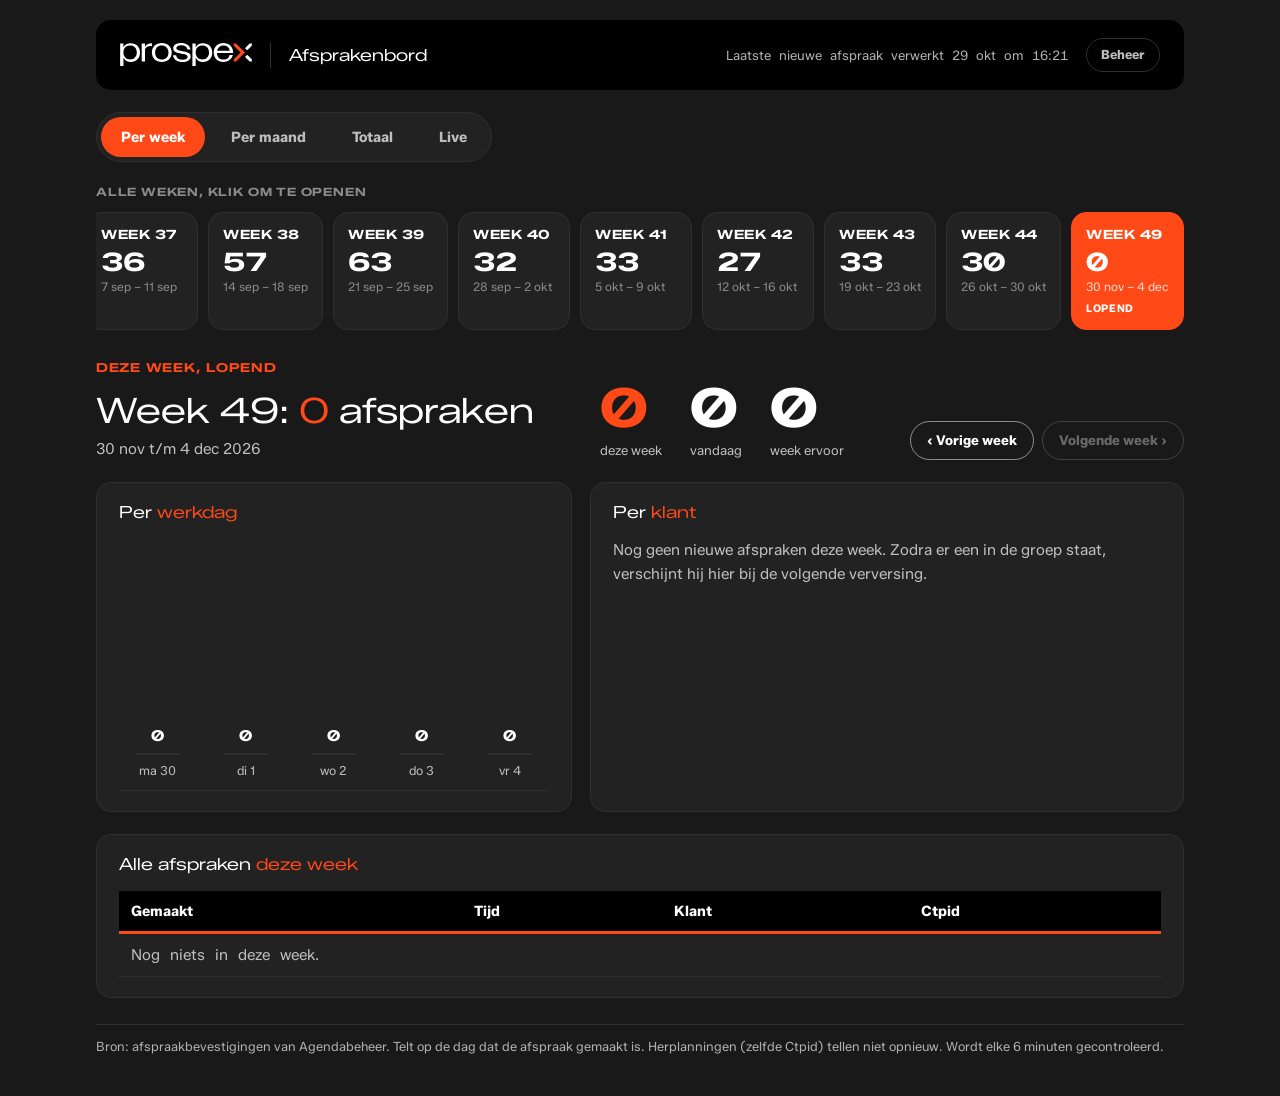
==== commit ee34baa2: "Nieuwe afspraken 2026-10-29 16:21" ====
--- a/index.html
+++ b/index.html
@@ -652,7 +652,7 @@
 gekozen=startWeek();
 renderWeken();renderWeek();renderMeta();
 
-const DATA={"laatsteRun": "2026-10-29T15:48", "dagen": {"2026-01-06": [{"id": "<918a9907-b0be-42f9-b3d5-7b4b1d5af3b0@prospex.nl>", "tijd": "13:15", "klant": "PLGGR", "profiel": "Wesley Regtuit", "nummer": "456", "status": "telt", "onderwerp": "9275b26868ed", "proj": "c92dcb2b"}, {"id": "<1e79075e-f9d2-4b85-a28e-c0409c525a82@prospex.nl>", "tijd": "14:08", "klant": "Evac", "profiel": "Boris Visser", "nummer": "315", "status": "telt", "onderwerp": "052f98c708ea", "proj": "86633655"}], "2026-01-09": [{"id": "<da8866c3-09c9-4684-9865-a5f862ae1860@prospex.nl>", "tijd": "13:35", "klant": "Evac", "profiel": "Boris Visser", "nummer": "400", "status": "telt", "onderwerp": "8d65cfe9cab2", "proj": "86633655"}, {"id": "<e6735204-1ca0-43f9-824e-d1045e4c1f37@prospex.nl>", "tijd": "14:25", "klant": "PLGGR", "profiel": "Wesley Regtuit", "nummer": "451", "status": "telt", "onderwerp": "b59c6109737b", "proj": "c92dcb2b"}, {"id": "<2527e3c8-2289-496d-856c-724a1b996f4e@prospex.nl>", "tijd": "14:42", "klant": "PLGGR", "profiel": "Wesley Regtuit", "nummer": "399", "status": "telt", "onderwerp": "1e7128e43c4d", "proj": "c92dcb2b"}], "2026-01-12": [{"id": "<21c1bc50-943e-4fd7-ad31-c3f398a5d76a@prospex.nl>", "tijd": "10:36", "klant": "PLGGR", "profiel": "Wesley Regtuit", "nummer": "457", "status": "telt", "onderwerp": "f8d8fb1b7b6c", "proj": "c92dcb2b"}, {"id": "<99a0a766-6388-4a41-9d9c-f18bbe13a93e@prospex.nl>", "tijd": "12:05", "klant": "Evac", "profiel": "Boris Visser", "nummer": "394", "status": "telt", "onderwerp": "7bdf3b2b494a", "proj": "86633655"}], "2026-01-13": [{"id": "<2a2928ae-bb77-460a-b3af-4ef6c753a331@prospex.nl>", "tijd": "09:20", "klant": "Evac", "profiel": "Boris Visser", "nummer": "204", "status": "telt", "onderwerp": "da0251c9965d", "proj": "86633655"}, {"id": "<789c4a76-fd43-43d0-b783-cad94653321a@prospex.nl>", "tijd": "13:20", "klant": "Evac", "profiel": "Boris Visser", "nummer": "331", "status": "telt", "onderwerp": "eef98c487ae3", "proj": "86633655"}, {"id": "<9d755f70-d5af-40ce-bf4a-9a87f72ce4a6@prospex.nl>", "tijd": "14:41", "klant": "Prospex", "profiel": "Pim Drupsteen", "nummer": "8575", "status": "telt", "onderwerp": "f24b1fc70c19", "proj": "096b5999"}], "2026-01-16": [{"id": "<44133a79-9746-4ba8-8a54-02bfbabaa4f1@prospex.nl>", "tijd": "09:37", "klant": "Evac", "profiel": "Boris Visser", "nummer": "328", "status": "telt", "onderwerp": "e79c02c1d4b6", "proj": "86633655"}, {"id": "<cce908e9-92a9-4226-b00b-7dba78b33f56@prospex.nl>", "tijd": "10:46", "klant": "Prospex", "profiel": "Pim Drupsteen", "nummer": "8685", "status": "telt", "onderwerp": "0b99206f4936", "proj": "096b5999"}, {"id": "<f9ce0cee-b2b1-47d7-bb3b-c34d5f0f3f3d@prospex.nl>", "tijd": "11:32", "klant": "PLGGR", "profiel": "Wesley Regtuit", "nummer": "415", "status": "telt", "onderwerp": "5d9e04dbe914", "proj": "c92dcb2b"}, {"id": "<4bf32ee3-906e-48da-8a0d-6a033b6e90a6@prospex.nl>", "tijd": "16:15", "klant": "Prospex", "profiel": "Pim", "nummer": "8165", "status": "telt", "onderwerp": "526868f29f47", "proj": "2bb3335d"}], "2026-01-19": [{"id": "<84067dd8-c20a-4d1a-b1f7-e1384e16278d@prospex.nl>", "tijd": "14:15", "klant": "PLGGR", "profiel": "Wesley Regtuit", "nummer": "432", "status": "telt", "onderwerp": "b95fcee3db9f", "proj": "c92dcb2b"}, {"id": "<5adbf319-5d88-4101-92c7-541bc7f57e3f@prospex.nl>", "tijd": "15:01", "klant": "PLGGR", "profiel": "Wesley Regtuit", "nummer": "458", "status": "telt", "onderwerp": "c5ed8a25baec", "proj": "c92dcb2b"}], "2026-01-20": [{"id": "<84ab8675-189b-44b8-b255-f6ded121ef4b@prospex.nl>", "tijd": "09:54", "klant": "SGS", "profiel": "Problem Owner", "nummer": "146", "status": "telt", "onderwerp": "5e8102f52332", "proj": "36013c6c"}, {"id": "<d10a52cf-b17d-4e09-9593-5f3fe4198bf8@prospex.nl>", "tijd": "10:44", "klant": "Nowy Styl", "profiel": "Nowy Styl", "nummer": "1790", "status": "telt", "onderwerp": "eaf2e3ad2bb9", "proj": "fb4233ba"}, {"id": "<e430a81b-d352-498e-9b8e-ee88be70615b@prospex.nl>", "tijd": "15:08", "klant": "Evac", "profiel": "Boris Visser", "nummer": "124", "status": "telt", "onderwerp": "391e74e7fe76", "proj": "86633655"}], "2026-01-21": [{"id": "<9f8e1ecc-a87a-49c3-8b57-04b7de4cea6f@prospex.nl>", "tijd": "10:32", "klant": "Elephant Parade", "profiel": "Citymarketing", "nummer": "193", "status": "telt", "onderwerp": "99b5126973cc", "proj": "b51ddbc7"}, {"id": "<f5d299b9-53db-4035-8e2d-30485bf171e8@prospex.nl>", "tijd": "11:09", "klant": "Elephant Parade", "profiel": "Citymarketing", "nummer": "201", "status": "telt", "onderwerp": "89dc0eb131a7", "proj": "b51ddbc7"}, {"id": "<4885cf3b-b242-4575-abf4-920096c69aa0@prospex.nl>", "tijd": "11:37", "klant": "Nowy Styl", "profiel": "Nowy Styl", "nummer": "1785", "status": "telt", "onderwe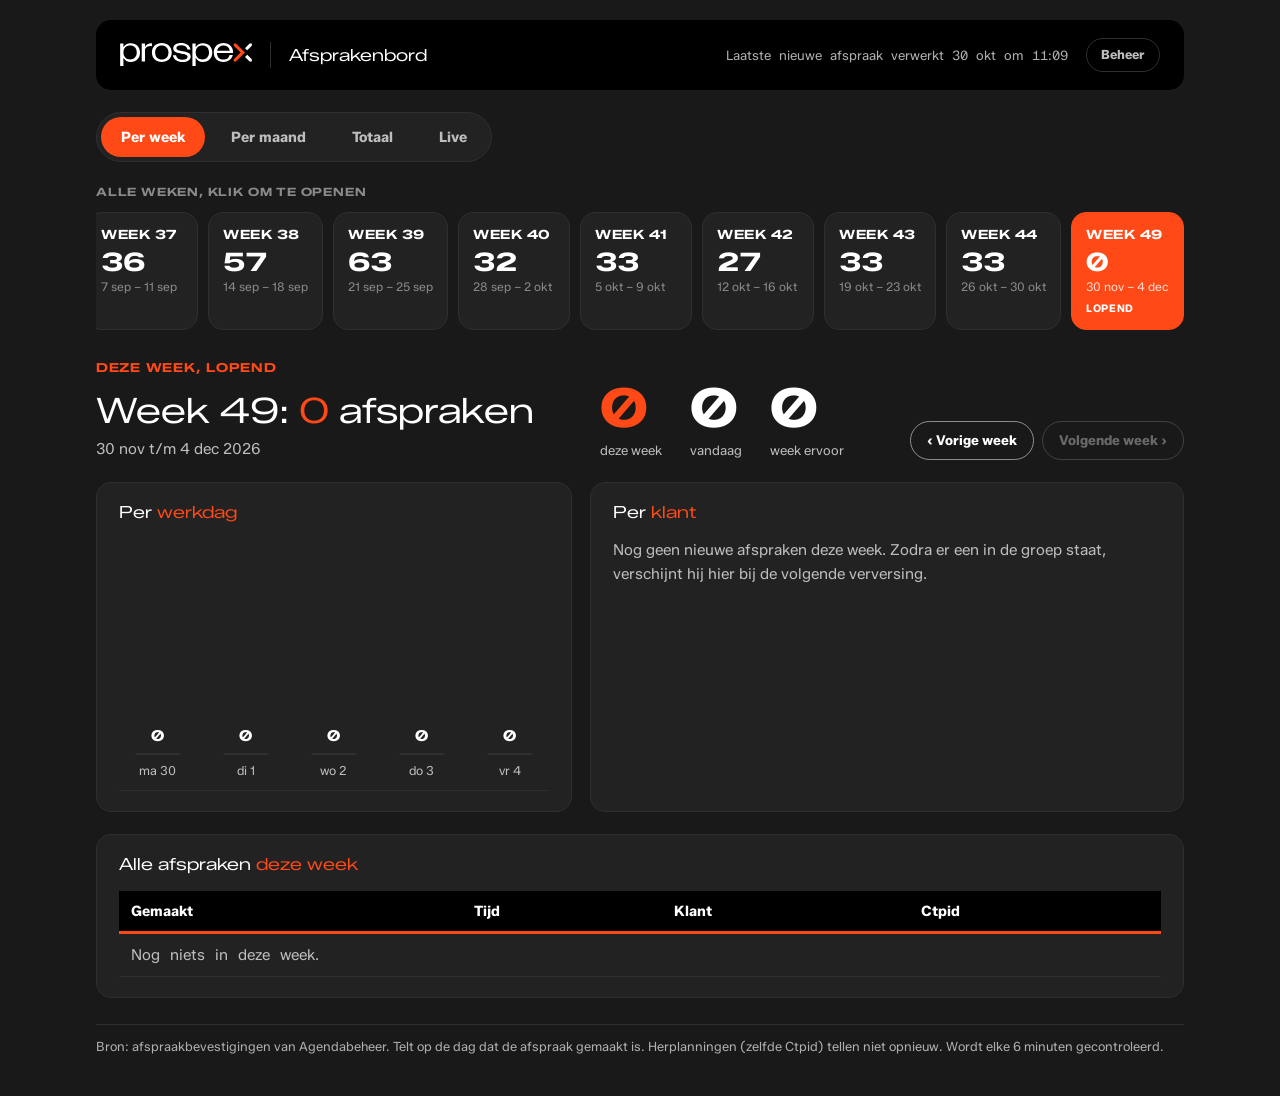
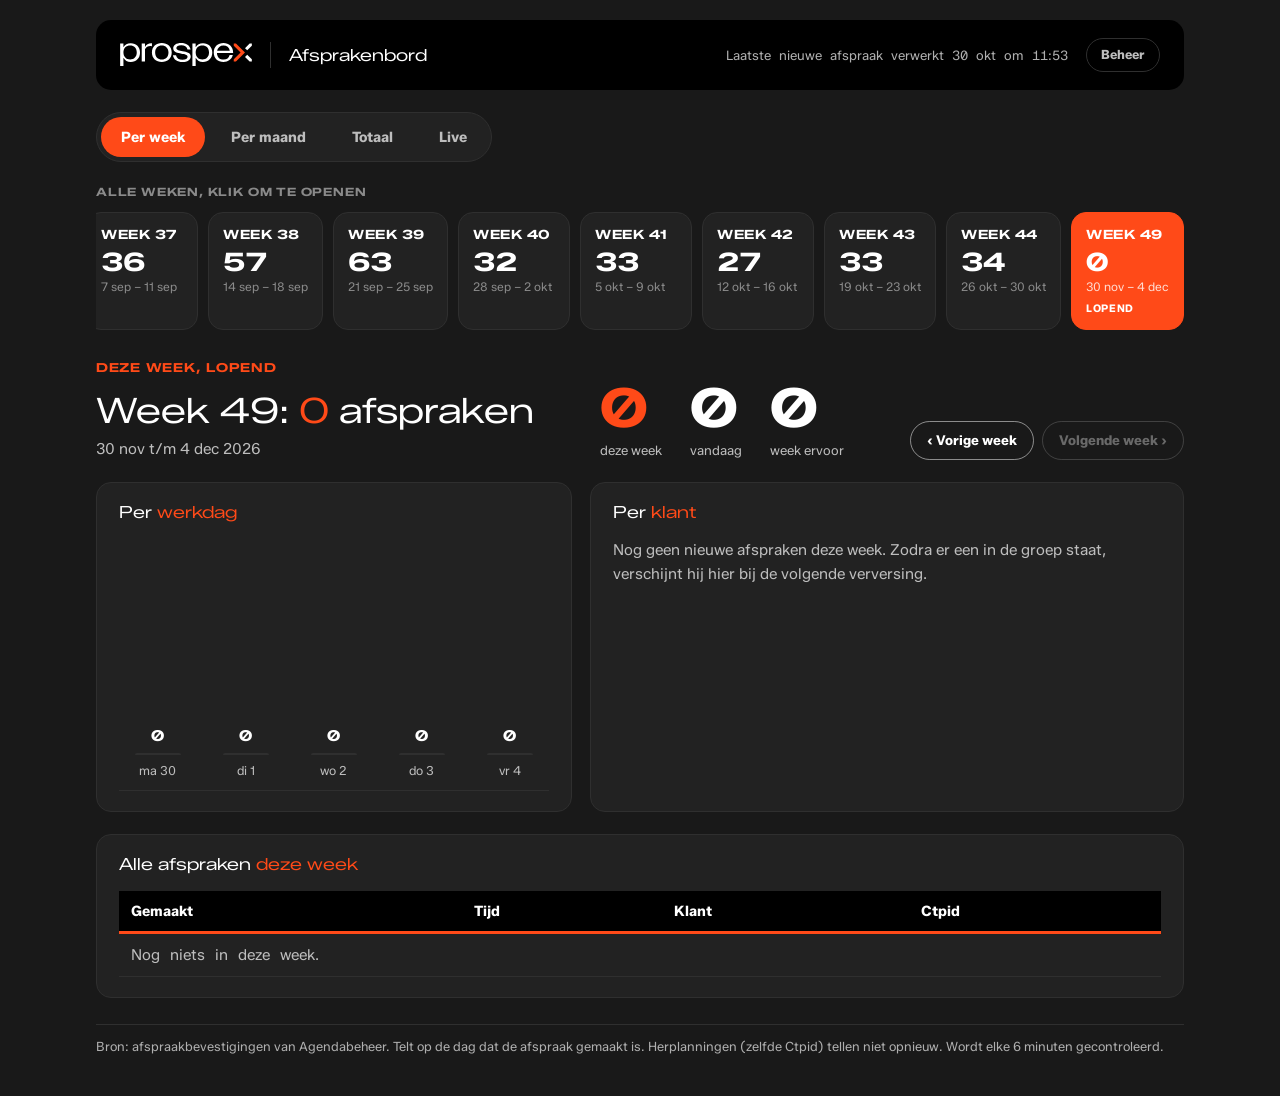
